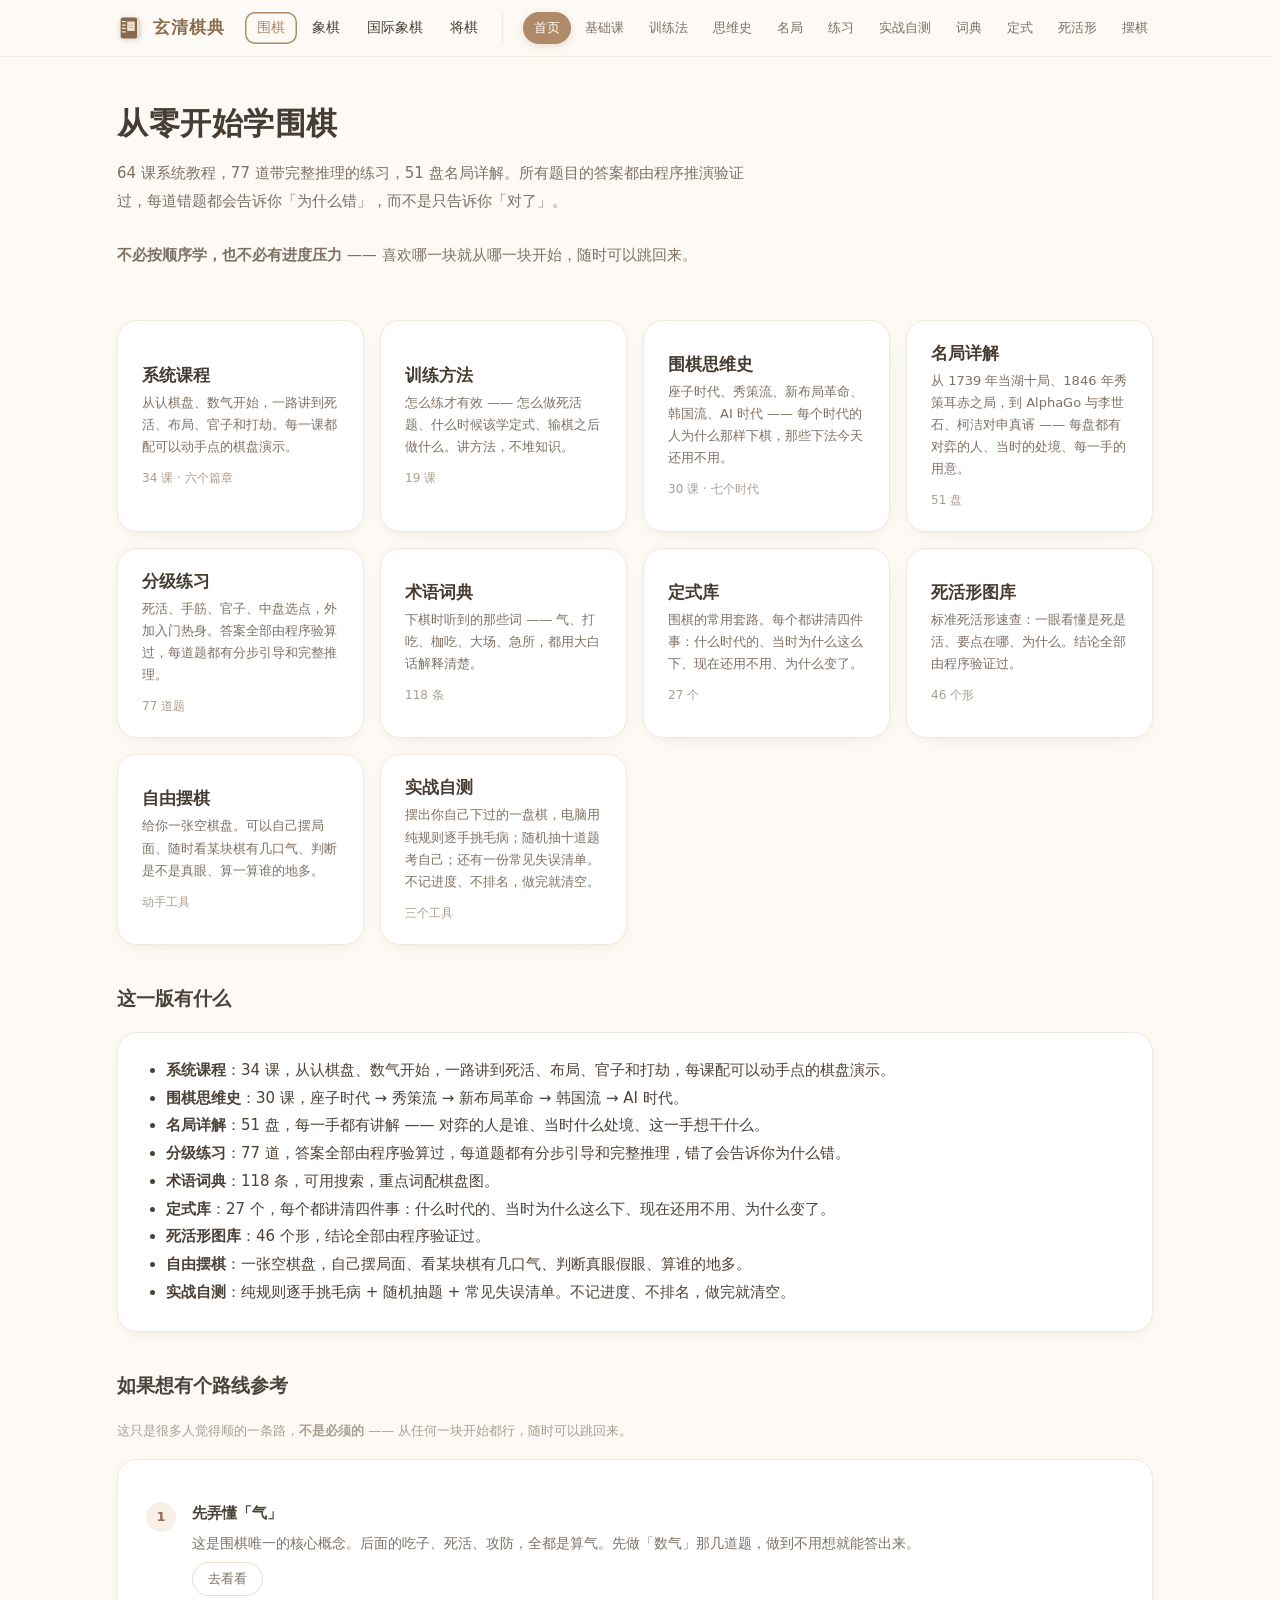
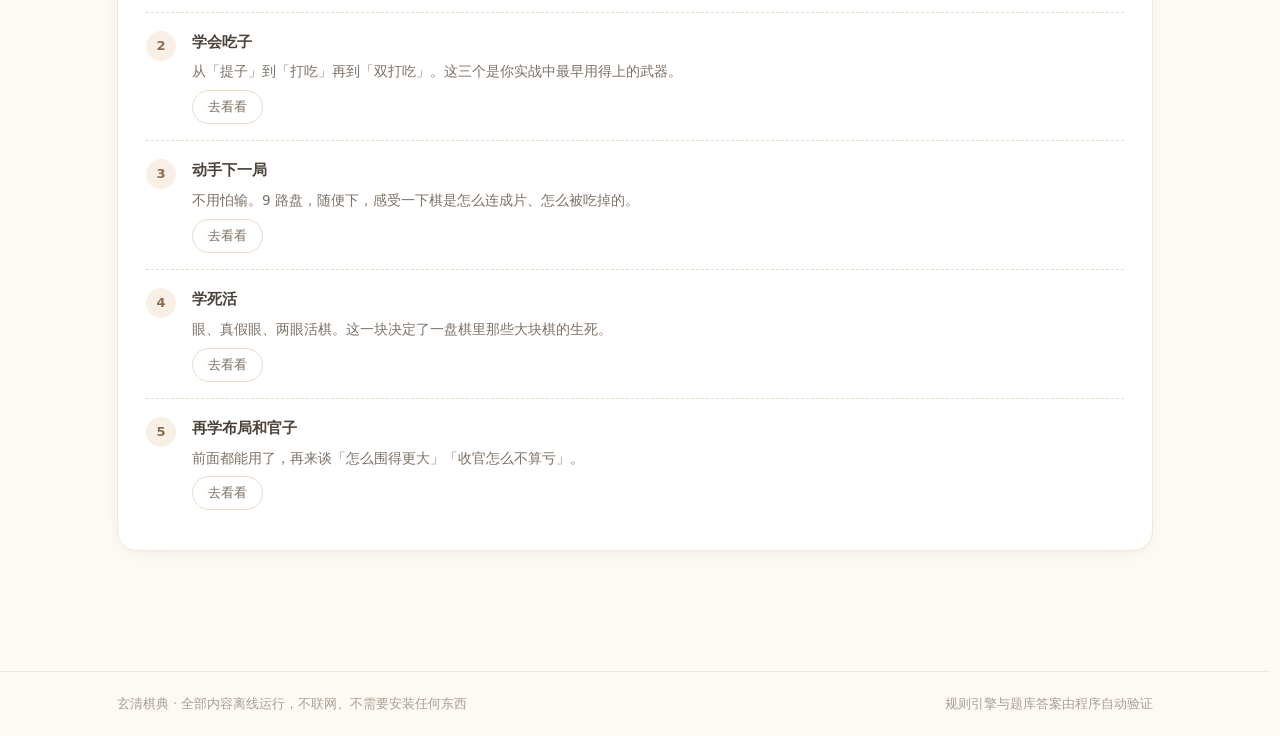
==== 玄清棋典.html @ 0ed65466 "玄清棋典：单文件围棋词典（围棋/象棋/国际象棋/将棋） 下载 玄清棋典.html → 双击 → 浏览器打开。零依赖、不联网、不装任何东西。 数据全部内嵌（7.7 MB），已实测：复制到空目录 + 其余" ====
<!DOCTYPE html>
<html lang="zh-CN">
<head>
<meta charset="utf-8">
<meta name="viewport" content="width=device-width,initial-scale=1,viewport-fit=cover">
<meta name="theme-color" content="#f7f5f1">
<title>玄清棋典 · 从零开始学围棋</title>
<!-- 由 build.py 打包生成：79 个文件内联 -->
<!-- 图标：木色底 + 棋盘格 + 一黑一白两枚子。
     源文件与生成脚本见 assets/icon.svg 与 tools/make_icon.py；
     打包时 build.py 会把这张 PNG 内联成 data URI（单文件不能依赖外部图片）。 -->
<link rel="icon" type="image/png" href="[data-uri]">
<style>
/* ===== style.css ===== */
/* 玄清棋典 —— 样式（奶油风：暖白底 · 木色主调 · 大圆角 · 柔阴影） */
:root {
  /* 底色：奶油白与米色 */
  --bg: #fdfaf5;
  --bg-2: #f8f3ea;
  --card: #ffffff;
  --line: #f2e9dc;
  --line-2: #e9ddc9;

  /* 文字：暖棕灰，不使用纯黑 */
  --ink: #4b423a;
  --ink-2: #7d7166;
  --ink-3: #aa9e91;

  /* 主色：木色 */
  --accent: #b08968;
  --accent-2: #8c6d4f;
  --accent-soft: #f8f0e6;

  --wood: #a8845c;
  --wood-soft: #faf5ec;

  /* 语义色：同样降饱和 */
  --good: #7f9a72;
  --bad: #c9907e;
  --warn-soft: #fbf3e9;

  --radius: 20px;
  --radius-s: 14px;
  --radius-xs: 10px;
  --shadow: 0 2px 10px rgba(176, 152, 122, 0.07), 0 10px 28px -18px rgba(176, 152, 122, 0.20);
  --shadow-hover: 0 4px 16px rgba(176, 152, 122, 0.13), 0 14px 34px -18px rgba(176, 152, 122, 0.26);
}

* { box-sizing: border-box; -webkit-tap-highlight-color: transparent; }

html, body {
  margin: 0; padding: 0;
  background: var(--bg);
  color: var(--ink);
  font-family: "Microsoft YaHei", "PingFang SC", "Hiragino Sans GB", system-ui, -apple-system, sans-serif;
  font-size: 15px;
  line-height: 1.85;
  -webkit-font-smoothing: antialiased;
}

/* **始终预留竖直滚动条的位置**。
   不这么做的话：内容长的板块（围棋 / 象棋）会出滚动条、占去约 15px 视口宽度，
   居中的内容被挤左半个滚动条；国际象棋板块内容短、没有滚动条，位置就对不上 ——
   切换板块看起来像「整块往右挪了一点点」（用户报的现象）。
   scrollbar-gutter: stable 让浏览器一直留着那条位置，有没有滚动条都不再影响布局。 */
html { scrollbar-gutter: stable; }

/* 滚动条也收细一点（与奶油风配色统一）。留白宽度 = 滚动条宽度，所以细一点观感更好。 */
::-webkit-scrollbar { width: 10px; height: 10px; }
::-webkit-scrollbar-track { background: transparent; }
::-webkit-scrollbar-thumb { background: rgba(176, 137, 104, 0.32); border-radius: 5px; }
::-webkit-scrollbar-thumb:hover { background: rgba(176, 137, 104, 0.52); }

button, input, select { font-family: inherit; font-size: inherit; color: inherit; }
button { cursor: pointer; border: none; background: none; border-radius: var(--radius-xs); }
a { color: var(--accent-2); text-decoration: none; border-bottom: 1px solid var(--line-2); }
a:hover { border-bottom-color: var(--accent); }

/* ---------- 顶栏 ---------- */
.topbar {
  position: sticky; top: 0; z-index: 50;
  background: rgba(253, 250, 245, 0.94);
  backdrop-filter: blur(14px);
  border-bottom: 1px solid var(--line);
}
.topbar-in {
  max-width: 1080px; margin: 0 auto; padding: 12px 22px;
  display: flex; align-items: center; gap: 20px;
}
.brand { display: flex; align-items: center; gap: 10px; flex-shrink: 0; }
/* LOGO：线装古书（图形本身是 index.html 里的内联 SVG）——
   原来是「黑子 + 白子」两个圆，属于围棋专用；现在一部棋典含围棋与象棋两个板块，
   用「书」更贴切，也不会偏向任何一种棋。 */
.logo {
  width: 26px; height: 26px; display: block; flex-shrink: 0;
  filter: drop-shadow(0 1px 3px rgba(120, 100, 80, 0.28));
}
.brand-name { font-size: 16.5px; font-weight: 600; letter-spacing: 1px; color: var(--accent-2); }

/* 导航：**左边界固定**，按钮从固定位置起排 ——
   不能用右对齐（`margin-left: auto`）：三个板块的按钮数不同（围棋 11 / 象棋 9 / 国际象棋 9），
   右对齐时**左边界会随按钮多少左右浮动**，切换板块看起来像「整块往右挪了一点」（用户报的现象，
   实测左边界差 137px）。改成 `flex: 1` + 左对齐后，起排位置恒定。
   另外：不换行（换行会顶高顶栏、挤占棋盘），也**不加滚动条**（用户明确不要）。 */
.nav {
  display: flex; gap: 4px; flex: 1;
  justify-content: flex-start;
  flex-wrap: nowrap; overflow: visible;
}
.nav button {
  padding: 8px 15px; border-radius: 999px; white-space: nowrap;
  color: var(--ink-2); font-size: 14px; transition: all .22s ease;
}
.nav button:hover { background: var(--wood-soft); color: var(--ink); }
.nav button.on { background: var(--accent); color: #fffdf9; font-weight: 500; box-shadow: 0 2px 8px rgba(176, 137, 104, 0.28); }

/* 窗口偏窄时把按钮**收小一档**兜底 —— 宁可字小一点，
   也不要滚动条（用户明确不要），也不要换行（换行会顶高顶栏、挤掉棋盘空间）。 */
@media (max-width: 1280px) {
  .nav { gap: 3px; }
  .nav button { padding: 7px 11px; font-size: 13px; }
  .game-switch { padding-right: 9px; }
  .game-switch button { padding: 6px 9px; font-size: 12.5px; }
}
@media (max-width: 1100px) {
  .nav { gap: 2px; }
  .nav button { padding: 6px 8px; font-size: 12px; }
  .game-switch button { padding: 5px 7px; font-size: 11.5px; }
}
@media (max-width: 900px) {
  .brand-name { display: none; }        /* 最窄时先舍掉站名，把宽度让给按钮 */
  .nav button { padding: 5px 7px; font-size: 11.5px; }
}
.nav-tip { font-size: 12px; color: var(--ink-3); flex-shrink: 0; }

/* ---------- 棋种切换（玄清棋典 = 围棋 · 弈典 + 象棋 · 象典） ----------
   放在导航最前面，与页面按钮用竖线分开：
   棋种按钮表示「在哪个板块」，页面按钮表示「板块里的哪一页」。
   选中态用描边（而不是页面按钮那种实心），两者同时高亮也不会混。 */
/* 板块切换紧挨 LOGO（左上角），与右边的导航用一条竖线分开 */
.game-switch {
  display: flex; gap: 3px; align-items: center; flex-shrink: 0;
  padding-right: 12px; border-right: 1px solid var(--line);
}
.game-switch button { padding: 7px 12px; font-size: 13.5px; }
.game-switch button.on {
  background: transparent; color: var(--accent);
  box-shadow: inset 0 0 0 1.5px var(--accent);
}
/* 导航按板块整组显示；用 display:contents 让这层 span 不影响 flex 排布 */
.nav-set { display: contents; }
.nav-set[hidden] { display: none; }

/* ---------- 布局 ---------- */
main { max-width: 1080px; margin: 0 auto; padding: 32px 22px 72px; min-height: 60vh; }
.footer { border-top: 1px solid var(--line); margin-top: 48px; }
.footer-in {
  max-width: 1080px; margin: 0 auto; padding: 20px 22px;
  display: flex; justify-content: space-between; gap: 12px; flex-wrap: wrap;
  font-size: 12.5px; color: var(--ink-3);
}

/* ---------- 通用组件 ---------- */
.card {
  background: var(--card); border: 1px solid var(--line);
  border-radius: var(--radius); padding: 24px 28px; box-shadow: var(--shadow);
}
h1 { font-size: 27px; font-weight: 600; margin: 0 0 8px; letter-spacing: .5px; color: #453c34; }
h2 { font-size: 19px; font-weight: 600; margin: 36px 0 16px; }
h3 { font-size: 16px; font-weight: 600; margin: 24px 0 8px; }
.sub { color: var(--ink-2); font-size: 14.5px; margin: 0 0 26px; }
.muted { color: var(--ink-3); }
.small { font-size: 13px; }

.btn {
  display: inline-flex; align-items: center; gap: 7px;
  padding: 10px 20px; border-radius: 999px;
  background: var(--accent); color: #fffdf9; font-size: 14px; font-weight: 500;
  transition: all .22s ease; box-shadow: 0 2px 8px rgba(176, 137, 104, 0.22);
}
.btn:hover { background: var(--accent-2); transform: translateY(-1px); box-shadow: var(--shadow-hover); }
.btn.ghost {
  background: var(--card); color: var(--ink-2);
  border: 1px solid var(--line-2); box-shadow: none;
}
.btn.ghost:hover { background: var(--wood-soft); color: var(--ink); border-color: var(--line-2); }
.btn.sm { padding: 7px 15px; font-size: 13px; }
.btn:disabled { opacity: .38; cursor: default; transform: none; box-shadow: none; }

/* 返回上一级：页面最上方一个独立的胶囊按钮。
   这是**层级**返回（题目详情 → 题目列表 → 首页），跟浏览器的历史返回无关。 */
.back-bar { margin: 0 0 16px; }
.btn-back {
  display: inline-flex; align-items: center; gap: 9px;
  padding: 12px 24px; border-radius: 999px;
  background: var(--card); color: var(--ink);
  border: 1.5px solid var(--line-2); text-decoration: none;
  font-size: 15.5px; font-weight: 600; line-height: 1;
  box-shadow: var(--shadow);
  transition: background .16s, transform .16s, box-shadow .16s, border-color .16s;
}
.btn-back:hover {
  background: var(--wood-soft); border-color: var(--accent);
  transform: translateY(-1px); box-shadow: var(--shadow-hover);
}
.btn-back .ar { font-size: 18px; line-height: 1; color: var(--accent); }
.btn:disabled:hover { background: var(--accent); }
.btn.ghost:disabled:hover { background: var(--card); }

.pill {
  display: inline-block; padding: 3px 13px; border-radius: 999px;
  background: var(--accent-soft); color: var(--accent-2);
  font-size: 12px; font-weight: 600;
}
.pill.wood { background: var(--wood-soft); color: var(--wood); }
.pill.gray { background: var(--bg-2); color: var(--ink-3); }

.row { display: flex; gap: 10px; align-items: center; flex-wrap: wrap; }
.spacer { flex: 1; }

/* ---------- 首页 ---------- */
.hero { padding: 6px 0 4px; }
.hero h1 { font-size: 31px; }
.hero .sub { font-size: 15px; max-width: 640px; }

.stat-grid {
  display: grid; grid-template-columns: repeat(auto-fit, minmax(150px, 1fr));
  gap: 14px; margin: 24px 0;
}
.stat {
  background: var(--card); border: 1px solid var(--line);
  border-radius: var(--radius-s); padding: 16px 20px; box-shadow: var(--shadow);
}
.stat .n { font-size: 24px; font-weight: 600; color: var(--accent-2); line-height: 1.25; }
.stat .l { font-size: 12.5px; color: var(--ink-3); margin-top: 3px; }

.entry-grid {
  display: grid; grid-template-columns: repeat(auto-fit, minmax(240px, 1fr));
  gap: 16px; margin-top: 20px;
}
.entry {
  background: var(--card); border: 1px solid var(--line);
  border-radius: var(--radius); padding: 22px 24px;
  text-align: left; transition: all .24s ease; display: block; width: 100%;
  box-shadow: var(--shadow);
}
.entry:hover { border-color: var(--line-2); transform: translateY(-3px); box-shadow: var(--shadow-hover); }
.entry .t { font-size: 16.5px; font-weight: 600; margin-bottom: 5px; color: #453c34; }
.entry .d { font-size: 13px; color: var(--ink-2); line-height: 1.7; }
.entry .m { font-size: 12px; color: var(--ink-3); margin-top: 12px; }

.path { margin-top: 16px; }
.path-step { display: flex; gap: 16px; padding: 16px 0; border-bottom: 1px dashed var(--line-2); }
.path-step:last-child { border-bottom: none; }
.path-num {
  flex: 0 0 30px; height: 30px; border-radius: 50%;
  background: var(--accent-soft); color: var(--accent-2);
  display: flex; align-items: center; justify-content: center;
  font-size: 13px; font-weight: 600; margin-top: 2px;
}
.path-body { flex: 1; }
.path-body .t { font-weight: 600; margin-bottom: 3px; }
.path-body .d { font-size: 13.5px; color: var(--ink-2); }

/* ---------- 课程列表 ---------- */
.part-title {
  display: flex; align-items: center; gap: 12px;
  margin: 34px 0 14px; font-size: 15px; font-weight: 600; color: var(--wood);
}
.part-title::after { content: ''; flex: 1; height: 1px; background: var(--line); }
.lesson-list { display: grid; gap: 11px; }
.lesson-item {
  display: flex; align-items: center; gap: 16px;
  background: var(--card); border: 1px solid var(--line);
  border-radius: var(--radius-s); padding: 16px 20px;
  transition: all .22s ease; text-align: left; width: 100%; box-shadow: var(--shadow);
}
.lesson-item:hover { border-color: var(--line-2); transform: translateY(-2px); box-shadow: var(--shadow-hover); }
.lesson-item .idx {
  flex: 0 0 32px; height: 32px; border-radius: 50%;
  background: var(--bg-2); color: var(--ink-3);
  display: flex; align-items: center; justify-content: center;
  font-size: 13px; font-weight: 600;
}
.lesson-item.done .idx { background: var(--accent); color: #fffdf9; }
.lesson-item .body { flex: 1; min-width: 0; }
.lesson-item .t { font-weight: 600; font-size: 15px; color: #453c34; }
.lesson-item .d { font-size: 13px; color: var(--ink-3); overflow: hidden; text-overflow: ellipsis; white-space: nowrap; }
.lesson-item .go { color: var(--ink-3); font-size: 13px; flex-shrink: 0; }

/* ---------- 课程详情 ---------- */
.lesson-head { margin-bottom: 22px; }
.lesson-head .crumb { font-size: 13px; color: var(--ink-3); margin-bottom: 10px; }
.lesson-head h1 { font-size: 25px; }
.lesson-head .lede { font-size: 15px; color: var(--ink-2); margin-top: 8px; }

.sec { margin: 24px 0; }
.sec h3 { display: flex; align-items: center; gap: 9px; margin-bottom: 10px; }
.sec h3::before { content: ''; width: 4px; height: 15px; border-radius: 999px; background: var(--accent); }
.sec p { margin: 9px 0; }
.sec p.note { color: var(--ink-2); font-size: 14px; }

.demo-wrap { margin: 22px 0; }
.board-shell {
  background: var(--wood-soft); border: 1px solid var(--line);
  border-radius: var(--radius); padding: 16px;
}
/* 棋盘容器：路数越多，容器越大，保证格子和棋子都看得清 */
.board-holder { width: 100%; margin: 0 auto; }
.board-holder.sz9  { max-width: 480px; }
.board-holder.sz13 { max-width: 560px; }
.board-holder.sz19 { max-width: 640px; }
.board-holder canvas { display: block; border-radius: 12px; }
.board-bar { display: flex; align-items: center; gap: 10px; flex-wrap: wrap; margin-top: 14px; padding: 0 4px; }
.board-say {
  background: var(--accent-soft); border-left: 3px solid var(--accent);
  border-radius: var(--radius-s); padding: 14px 18px; margin: 14px 0 0;
  font-size: 14.5px; color: var(--accent-2); min-height: 50px;
}
.step-dots { display: flex; gap: 6px; }
.step-dots i { width: 6px; height: 6px; border-radius: 50%; background: var(--line-2); display: block; transition: all .25s; }
.step-dots i.on { background: var(--accent); width: 16px; border-radius: 999px; }

/* 多步题进度条（2026-09-28）*/
.seq-progress { display: flex; align-items: center; gap: 12px; margin-top: 12px; padding: 0 4px; flex-wrap: wrap; }
.seq-dots { display: flex; gap: 5px; align-items: center; }
.seq-dots i {
  width: 9px; height: 9px; border-radius: 50%;
  background: var(--line-2); display: block; transition: all .22s;
}
.seq-dots i.on { background: var(--accent); }
.seq-dots i.cur { background: var(--accent); box-shadow: 0 0 0 3px var(--accent-soft); }

/* 定式页：每一步在干什么 */
.jk-step-head { font-weight: 600; color: var(--accent-2); margin-bottom: 6px; }
.jk-step-note { font-size: 14.5px; line-height: 1.75; color: var(--ink-2); }
.jk-step-note.muted { color: var(--ink-3); }

.keybox { background: var(--wood-soft); border-radius: var(--radius-s); padding: 18px 22px; margin: 24px 0; }
.keybox .t { font-weight: 600; font-size: 13px; color: var(--wood); margin-bottom: 10px; letter-spacing: 1.5px; }
.keybox ul { margin: 0; padding-left: 20px; }
.keybox li { margin: 6px 0; font-size: 14.5px; }
.keybox p { margin: 0; font-size: 14.5px; line-height: 1.75; }

.lesson-nav {
  display: flex; gap: 10px; justify-content: space-between;
  margin-top: 34px; padding-top: 22px; border-top: 1px solid var(--line);
}

/* ---------- 练习 ---------- */
.filter-bar { display: flex; gap: 8px; flex-wrap: wrap; margin-bottom: 20px; }
.filter-bar button {
  padding: 7px 16px; border-radius: 999px; font-size: 13.5px;
  background: var(--card); border: 1px solid var(--line); color: var(--ink-2);
  transition: all .22s ease;
}
.filter-bar button:hover { border-color: var(--line-2); background: var(--wood-soft); color: var(--ink); }
.filter-bar button.on { background: var(--accent); border-color: var(--accent); color: #fffdf9; }

.prob-grid { display: grid; grid-template-columns: repeat(auto-fill, minmax(170px, 1fr)); gap: 12px; }
.prob-item {
  background: var(--card); border: 1px solid var(--line);
  border-radius: var(--radius-s); padding: 15px 17px; text-align: left;
  transition: all .22s ease; position: relative; box-shadow: var(--shadow);
}
.prob-item:hover { border-color: var(--line-2); transform: translateY(-2px); box-shadow: var(--shadow-hover); }
.prob-item .id { font-size: 12px; color: var(--ink-3); }
.prob-item .cat { font-weight: 600; font-size: 14px; margin: 3px 0 5px; color: #453c34; }
.prob-item .ask { font-size: 12.5px; color: var(--ink-3); overflow: hidden; text-overflow: ellipsis; white-space: nowrap; }
.prob-item .mark {
  position: absolute; top: 13px; right: 15px;
  width: 19px; height: 19px; border-radius: 50%;
  display: flex; align-items: center; justify-content: center;
  font-size: 11px; color: #fffdf9; font-weight: 700;
}
.prob-item.ok .mark { background: var(--good); }
.prob-item.no .mark { background: var(--bad); }
.prob-item.done { background: #fefcf8; }

.q-panel { margin-top: 6px; }
.q-ask { font-size: 17.5px; font-weight: 600; line-height: 1.7; margin: 0 0 5px; }
.q-meta { display: flex; gap: 8px; align-items: center; margin-bottom: 18px; }

.choice-grid { display: grid; gap: 11px; margin-top: 8px; }
.choice-grid button {
  padding: 15px 20px; border-radius: var(--radius-s);
  background: var(--card); border: 1.5px solid var(--line-2);
  text-align: left; font-size: 15px; transition: all .22s ease;
}
.choice-grid button:hover { border-color: var(--accent); background: var(--accent-soft); transform: translateY(-1px); }
.choice-grid button.picked-ok { border-color: var(--good); background: #f2f7f0; font-weight: 600; }
.choice-grid button.picked-no { border-color: var(--bad); background: #fdf1ed; }
.choice-grid button:disabled { cursor: default; }
.choice-grid button:disabled:hover { background: var(--card); transform: none; }
.choice-grid button.picked-ok:disabled:hover { background: #f2f7f0; }
.choice-grid button.picked-no:disabled:hover { background: #fdf1ed; }

.feedback { margin-top: 20px; border-radius: var(--radius-s); padding: 18px 22px; border: 1px solid var(--line); }
.feedback.ok { background: #f4f8f2; border-color: #dfe9da; }
.feedback.no { background: #fdf4f0; border-color: #f2ddd4; }
.feedback .head { font-weight: 600; font-size: 15px; margin-bottom: 7px; }
.feedback.ok .head { color: #5d7a52; }
.feedback.no .head { color: #b5705c; }

.explain-block { margin: 20px 0; }
.explain-block .lbl {
  display: inline-block; font-size: 12px; font-weight: 600; letter-spacing: 1.5px;
  color: var(--wood); background: var(--wood-soft);
  padding: 3px 12px; border-radius: 999px; margin-bottom: 10px;
}
.explain-block .lbl.g { color: var(--accent-2); background: var(--accent-soft); }
.explain-block p { margin: 8px 0; font-size: 14.5px; }
.explain-block ol { margin: 8px 0; padding-left: 22px; }
.explain-block li { margin: 7px 0; font-size: 14.5px; }

.trap-item {
  background: var(--warn-soft); border-left: 3px solid #dcae7e;
  border-radius: var(--radius-xs); padding: 13px 17px; margin: 10px 0; font-size: 14px;
}
.trap-item b { color: #a5773f; }

.principle {
  background: var(--accent-soft); border-radius: var(--radius-s);
  padding: 17px 21px; font-size: 14.5px; color: var(--accent-2);
  border-left: 3px solid var(--accent); margin: 20px 0;
}

.hint-list { margin: 16px 0; }
.hint-item {
  display: flex; gap: 12px; padding: 10px 0; font-size: 14.5px;
  color: var(--ink-2); animation: fadeUp .35s ease;
}
.hint-item .n {
  flex: 0 0 22px; height: 22px; border-radius: 50%;
  background: var(--wood-soft); color: var(--wood);
  font-size: 12px; font-weight: 600;
  display: flex; align-items: center; justify-content: center; margin-top: 4px;
}
@keyframes fadeUp { from { opacity: 0; transform: translateY(5px); } to { opacity: 1; transform: none; } }

/* ---------- 词典 ---------- */
.search-box {
  width: 100%; padding: 13px 18px; border-radius: var(--radius-s);
  border: 1px solid var(--line-2); background: var(--card);
  margin-bottom: 20px; outline: none; transition: all .2s;
}
.search-box:focus { border-color: var(--accent); box-shadow: 0 0 0 3px var(--accent-soft); }
.gloss-list { display: grid; gap: 10px; }
.gloss-item { background: var(--card); border: 1px solid var(--line); border-radius: var(--radius-s); overflow: hidden; box-shadow: var(--shadow); }
.gloss-head { width: 100%; display: flex; align-items: center; gap: 12px; padding: 15px 20px; text-align: left; }
.gloss-head:hover { background: var(--wood-soft); }
.gloss-head .t { font-weight: 600; font-size: 15.5px; color: #453c34; }
.gloss-head .arrow { margin-left: auto; color: var(--ink-3); font-size: 13px; transition: transform .25s; }
.gloss-item.open .arrow { transform: rotate(90deg); }
.gloss-body { display: none; padding: 0 20px 18px; font-size: 14.5px; color: var(--ink-2); line-height: 1.85; }
.gloss-item.open .gloss-body { display: block; }
.gloss-item.flash { box-shadow: 0 0 0 3px var(--wood-soft), var(--shadow); }

/* 术语详解：定义 + 三节 */
.gloss-head .gcat { margin-left: auto; font-size: 12px; color: var(--ink-3); background: var(--wood-soft); padding: 2px 9px; border-radius: 20px; }
.gloss-head .arrow { margin-left: 10px; color: var(--ink-3); font-size: 13px; transition: transform .25s; }
.gloss-body .gd { font-size: 15px; color: #453c34; margin-bottom: 14px; }
.gloss-body .gsec { margin-top: 12px; padding-left: 13px; border-left: 3px solid var(--wood-soft); }
.gloss-body .gsec.warn { border-left-color: #e6c9a8; background: #fdf6ec; border-radius: 0 10px 10px 0; padding: 10px 14px 10px 13px; margin-left: -3px; }
.gloss-body .gk { display: block; font-size: 12.5px; font-weight: 600; color: var(--wood); letter-spacing: .04em; margin-bottom: 4px; }
.gloss-body .gsec.warn .gk { color: #b07a45; }
.gloss-body .gv { font-size: 14.3px; line-height: 1.9; }
.gloss-body .grel { margin-top: 16px; padding-top: 12px; border-top: 1px dashed var(--line); font-size: 13px; color: var(--ink-3); }
.gloss-body .grel-btn { font-size: 12.5px; padding: 3px 11px; margin: 0 3px; border-radius: 20px; background: var(--wood-soft); color: #6b5a45; cursor: pointer; transition: .2s; }
.gloss-body .grel-btn:hover { background: #e8d9c4; color: #4a3d2e; }

/* ---------- 自由摆棋 ---------- */
.tool-panel { display: flex; gap: 8px; flex-wrap: wrap; align-items: center; margin-top: 14px; }
.tool-panel button {
  padding: 8px 15px; border-radius: 999px; font-size: 13.5px;
  background: var(--card); border: 1px solid var(--line-2); color: var(--ink-2);
  transition: all .2s;
}
.tool-panel button:hover { border-color: var(--accent); color: var(--accent-2); background: var(--accent-soft); }
.tool-panel button.on { background: var(--accent); border-color: var(--accent); color: #fffdf9; }
.info-line {
  margin-top: 14px; padding: 14px 18px; background: var(--card);
  border: 1px solid var(--line); border-radius: var(--radius-s);
  font-size: 14px; min-height: 48px; color: var(--ink-2);
}

/* ---------- 棋盘重的页面：容器放宽 ---------- */
main.wide { max-width: 1360px; }

/* ---------- 练习题：棋盘吸附 + 讲解并排 ----------
   为什么：讲解原来排在棋盘下面，往下读「完整推理」时棋盘滚出视野，
   就看不到答案点落在哪一格了。改成左吸附右并排，读到哪棋盘都在。

   2026-09-28 用户报了两个问题后定稿：
   ① 「中盘题（选择题）的棋盘居中了，讲解被挤到下面」—— 因为 choice 题原先
      没有走两栏。现在 choice 也走两栏（见 app.js）。
   ② 「其他题棋盘太小」—— **原值是 660px**，我改成 1fr 又叠 max-width:520px，
      把棋盘压到 396px。用户明确指出「以前棋盘是很大的，好像六百多px」。
   定稿：棋盘列恢复 minmax(0, 660px)（**沿用原值**，不要动），
   讲解列 = 1fr（吃掉**全部**剩余宽度）。窄屏（≤980px）才上下堆叠。 */
.prob-layout {
  display: grid;
  grid-template-columns: minmax(0, 660px) minmax(0, 1fr);
  gap: 26px; align-items: start; margin-top: 20px;
}
.prob-board { position: sticky; top: calc(var(--header-h, 76px) + 10px); }
.prob-notes { min-width: 0; max-width: none; }
.prob-notes .feedback { margin-top: 0; }
@media (max-width: 980px) {
  .prob-layout { grid-template-columns: 1fr; gap: 18px; }
  .prob-board { position: static; }
}

/* ---------- 讲解 ↔ 棋盘联动 ----------
   为什么：详解里写「C19」，初学者看不出是哪一格。解决办法是把讲解里的坐标
   做成可点的小标签，点一下棋盘上就亮出那一点；「完整推理」每条也能整条点亮。 */
.link-tip { margin: 0 0 12px; line-height: 1.6; }

.coord-chip {
  display: inline-block; padding: 0 7px; margin: 0 2px;
  border-radius: 999px; border: 1px solid var(--line-2);
  background: var(--wood-soft); color: var(--wood);
  font-size: 12px; font-weight: 600; line-height: 1.65;
  font-variant-numeric: tabular-nums; vertical-align: 1px;
  transition: all .18s ease;
}
.coord-chip:hover { background: var(--accent-soft); border-color: var(--accent); color: var(--accent-2); transform: translateY(-1px); }
.coord-chip.on { background: var(--accent); border-color: var(--accent); color: #fffdf9; box-shadow: 0 2px 8px rgba(176,137,104,0.28); }

.explain-block ol.sol-list { list-style: none; padding-left: 0; margin: 10px 0 0; }
.explain-block .sol-row {
  display: flex; gap: 10px; align-items: flex-start;
  padding: 8px 12px; margin: 3px 0;
  border-radius: var(--radius-xs); border-left: 3px solid transparent;
  cursor: pointer; transition: background .18s ease, border-color .18s ease;
}
.explain-block .sol-row:hover { background: var(--wood-soft); }
.explain-block .sol-row.on { background: var(--wood-soft); border-left-color: var(--accent); }
.sol-n {
  flex: 0 0 22px; height: 22px; margin-top: 4px;
  border-radius: 50%; background: var(--bg-2); color: var(--ink-3);
  font-size: 12px; font-weight: 600; line-height: 22px; text-align: center;
  transition: all .18s ease;
}
.explain-block .sol-row.on .sol-n { background: var(--accent); color: #fffdf9; }
.sol-t { flex: 1; min-width: 0; font-size: 14.5px; }
.sol-t p { margin: 0 0 6px; }
.sol-t p:last-child { margin-bottom: 0; }

/* ---------- 学习布局：棋盘吸附 + 讲解并排 ---------- */
.study-layout {
  display: grid; grid-template-columns: minmax(0, 680px) minmax(0, 1fr);
  gap: 28px; align-items: start; margin: 20px 0;
}
.study-board { position: sticky; top: calc(var(--header-h, 76px) + 10px); }
.study-notes { min-width: 0; }
.study-notes .explain-block { margin-top: 0; }

.km-board { display: flex; gap: 18px; align-items: flex-start; margin: 16px 0 8px; }
.km-board .canvas-wrap {
  flex: 0 0 268px; max-width: 268px;
  background: var(--wood-soft); border: 1px solid var(--line);
  border-radius: var(--radius-s); padding: 9px;
}
.km-board .canvas-wrap canvas { display: block; width: 100%; border-radius: 10px; }
.km-board .km-text { flex: 1; min-width: 0; }
.km-board .km-text p:first-child { margin-top: 0; }

@media (max-width: 880px) {
  .study-layout { grid-template-columns: 1fr; gap: 18px; }
  .study-board { position: static; }
}
@media (max-width: 640px) {
  .km-board { flex-direction: column; gap: 14px; }
  .km-board .canvas-wrap { flex: none; max-width: 100%; width: 100%; }
}

/* ---------- 移动端 ---------- */
@media (max-width: 720px) {
  main { padding: 20px 15px 56px; }
  .topbar-in { padding: 10px 15px; gap: 12px; }
  .nav-tip { display: none; }
  .card { padding: 20px 19px; }
  h1 { font-size: 22px; }
  .hero h1 { font-size: 25px; }
  .board-holder { max-width: 100%; }
  .lesson-item .d { display: none; }
  .footer-in { flex-direction: column; gap: 5px; }
}

/* ---------- 名局：分阶段概述 ---------- */
.phase-row { display: flex; gap: 16px; padding: 12px 0; border-bottom: 1px dashed var(--line); }
.phase-row:last-child { border-bottom: 0; padding-bottom: 0; }
.phase-row:first-child { padding-top: 0; }
.phase-name {
  flex: 0 0 88px; font-weight: 600; color: var(--accent-2);
  font-size: 14.5px; padding-top: 2px;
}
.phase-body { flex: 1; min-width: 0; }
.phase-body p { margin: 0; font-size: 14.5px; line-height: 1.8; color: var(--ink-2); }

@media (max-width: 640px) {
  .phase-row { flex-direction: column; gap: 4px; }
  .phase-name { flex: none; }
}

/* ---------- 摆棋：路数切换 ---------- */
.size-bar {
  display: flex; align-items: center; gap: 6px; flex-wrap: wrap;
  margin-top: 14px; padding: 0 4px;
}
.size-btn {
  font: inherit; font-size: 13.5px; cursor: pointer;
  padding: 5px 13px; border-radius: 999px;
  border: 1px solid var(--line); background: var(--card);
  color: var(--ink-2); transition: all .15s;
}
.size-btn:hover { border-color: var(--accent); color: var(--accent-2); }
.size-btn.on { background: var(--accent); border-color: var(--accent); color: #fff; }

/* ---------- 定式库 / 死活形图库 ---------- */
.pill.era { font-size: 12px; }
.pill.era.era-ai { background: var(--accent-soft); color: var(--accent-2); border-color: var(--accent); }
.pill.era.era-ancient { background: var(--wood-soft); color: var(--wood); }
.pill.era.era-modern { background: var(--card); color: var(--ink-2); }
.entry .t .pill { margin-left: 6px; font-size: 11.5px; padding: 1px 8px; vertical-align: 1px; }
.pill.ok { background: #e9f2e4; color: #4a6b34; border-color: #b9d3a8; }

/* ---------- 实战自测 ---------- */
.sc-summary { margin: 18px 0; font-size: 15px; line-height: 1.9; color: var(--accent-2); }
.sc-score-n { font-size: 22px; font-weight: 600; color: #453c34; letter-spacing: .5px; }

/* 标签：好棋 / 常见错误 / 值得注意 */
.sc-tag {
  display: inline-block; padding: 2px 10px; border-radius: 999px;
  font-size: 11.5px; font-weight: 600; white-space: nowrap;
  background: var(--bg-2); color: var(--ink-3); margin-right: 6px;
}
.sc-tag.good { background: #eef4ea; color: #5d7a52; }
.sc-tag.bad { background: #fdf1ed; color: #b5705c; }
.sc-tag.info { background: var(--warn-soft); color: #a5773f; }
.sc-tag.dull { background: var(--bg-2); color: var(--ink-3); font-weight: 400; }

/* 逐手点评列表 */
.sc-moves { display: grid; gap: 9px; }
.sc-move {
  background: var(--card); border: 1px solid var(--line);
  border-radius: var(--radius-s); overflow: hidden; box-shadow: var(--shadow);
  transition: border-color .2s ease;
}
.sc-move.open { border-color: var(--line-2); }
.sc-move-head {
  width: 100%; display: flex; align-items: center; gap: 10px;
  padding: 12px 18px; text-align: left; transition: background .2s ease;
}
.sc-move-head:hover { background: var(--wood-soft); }
.sc-no { flex: none; font-size: 13px; color: var(--ink-3); font-variant-numeric: tabular-nums; }
.sc-side {
  flex: none; width: 22px; height: 22px; border-radius: 50%;
  display: flex; align-items: center; justify-content: center;
  font-size: 12px; font-weight: 600; color: #fffdf9;
  background: radial-gradient(circle at 34% 30%, #6b6058, #2e2a26);
}
.sc-side.w {
  background: radial-gradient(circle at 34% 30%, #fffefb, #ece5d4);
  color: #7d7166; border: 1px solid var(--line-2);
}
.sc-one {
  flex: 1; min-width: 0; font-size: 13.5px; color: var(--ink-2);
  overflow: hidden; text-overflow: ellipsis; white-space: nowrap;
}
.sc-arrow { flex: none; color: var(--ink-3); transition: transform .25s ease; }
.sc-move.open .sc-arrow { transform: rotate(90deg); }
.sc-move-body { display: none; padding: 2px 18px 16px; }
.sc-move.open .sc-move-body { display: block; }

/* 一条点评的展开内容 */
.sc-find { margin-top: 12px; padding: 13px 16px; border-radius: var(--radius-xs); border: 1px solid var(--line); }
.sc-find.good { background: #f4f8f2; border-color: #dfe9da; }
.sc-find.bad { background: #fdf4f0; border-color: #f2ddd4; }
.sc-find.info { background: var(--warn-soft); border-color: #f0e0c9; }
.sc-find-head { display: flex; align-items: center; margin-bottom: 6px; }
.sc-find-head b { font-size: 14.5px; color: #453c34; }
.sc-find-text { margin: 0 0 4px; font-size: 14.5px; line-height: 1.85; color: var(--ink); }

/* 自查表 */
.sc-checks { display: grid; gap: 10px; }
.sc-check {
  background: var(--card); border: 1px solid var(--line);
  border-radius: var(--radius-s); overflow: hidden; box-shadow: var(--shadow);
}
.sc-check.on { border-color: var(--accent); background: #fffdfa; }
.sc-check-head { display: flex; align-items: center; gap: 12px; padding: 14px 18px; cursor: pointer; }
.sc-check-head:hover { background: var(--wood-soft); }
.sc-tick {
  flex: none; width: 22px; height: 22px; border-radius: 7px;
  border: 1.5px solid var(--line-2); background: var(--card);
  color: #fffdf9; font-size: 13px; line-height: 1;
  display: flex; align-items: center; justify-content: center;
  transition: all .2s ease;
}
.sc-tick:hover { border-color: var(--accent); }
.sc-tick.on { background: var(--accent); border-color: var(--accent); }
.sc-check-name { flex: 1; min-width: 0; font-size: 14.5px; font-weight: 500; color: #453c34; }
.sc-check .sc-arrow { color: var(--ink-3); transition: transform .25s ease; }
.sc-check.open .sc-arrow { transform: rotate(90deg); }
.sc-check-body { display: none; padding: 0 18px 16px 52px; }
.sc-check.open .sc-check-body { display: block; }

/* 成绩单 */
.sc-score-list { display: grid; gap: 12px; }
.sc-score-item {
  background: var(--card); border: 1px solid var(--line);
  border-left: 3px solid var(--line-2);
  border-radius: var(--radius-s); padding: 15px 19px; box-shadow: var(--shadow);
}
.sc-score-item.ok { border-left-color: var(--good); }
.sc-score-item.no { border-left-color: var(--bad); }
.sc-score-ask { margin-top: 2px; line-height: 1.7; }

@media (max-width: 640px) {
  .sc-one { display: none; }
  .sc-check-body { padding-left: 18px; }
}

/* ===== 将棋板块 ===== */
/* 规则页的小图解：一排放不下就换行，每张图是一个 9×9 小盘 + 说明 */
.shogi-figrow {
  display: flex;
  flex-wrap: wrap;
  gap: 16px 18px;
  margin: 14px 0 4px;
}
.shogi-figbox {
  margin: 0;
  width: 280px;
}
.shogi-figbox figcaption {
  margin-top: 6px;
  font-size: 13px;
  line-height: 1.65;
  color: #6b6055;
}
.shogi-figbox figcaption b { color: #3a332c; }
/* 小盘上盘边号要小一号，免得挤掉格子 */
.shogi-figbox canvas { display: block; width: 100%; }
#shogi-holder canvas { border-radius: 4px; }

/* ===== 名局「原注」区块（引用别人的逐手批注）=====
   设计原则：与「本典讲解」在视觉上明确分开 —— 讲解是主体（白底、木色标签），
   原注是旁批（暖灰底、左侧竖线、小一号字），一眼能看出哪段是谁说的。 */
.ext-banner {
  margin-top: 12px;
  padding: 10px 14px;
  background: var(--accent-soft);
  border: 1px solid var(--line-2);
  border-radius: var(--radius-xs);
  font-size: 13.5px;
  color: var(--accent-2);
}
.ext-note {
  margin: 10px 0;
  padding: 10px 14px;
  background: var(--bg-2);
  border-left: 3px solid var(--line-2);
  border-radius: 0 var(--radius-xs) var(--radius-xs) 0;
  font-size: 13.5px;
  line-height: 1.75;
  color: var(--ink-2);
}
.ext-note-hd {
  display: block;
  font-size: 12px;
  color: var(--ink-3);
  margin-bottom: 4px;
  letter-spacing: 0.3px;
}
.ext-note p { margin: 4px 0; }
.ext-full { margin-top: 6px; }
.ext-full > summary {
  cursor: pointer;
  font-size: 14px;
  color: var(--accent-2);
  padding: 6px 0;
  user-select: none;
}
.ext-full > summary:hover { color: var(--accent); }
.ext-row {
  display: flex;
  gap: 12px;
  padding: 9px 0;
  border-top: 1px solid var(--line);
}
.ext-n {
  flex: 0 0 62px;
  font-size: 12.5px;
  color: var(--ink-3);
  padding-top: 1px;
}
.ext-t { flex: 1; font-size: 14px; line-height: 1.75; color: var(--ink-2); }
.ext-t p { margin: 3px 0; }

</style>
</head>
<body>

<header class="topbar">
  <div class="topbar-in">
    <div class="brand">
      <!-- LOGO：线装古书（封面 + 左侧装订线 + 书名签条 + 露出的书页）
           原来画的是「黑白两枚棋子」——那是围棋专用的图案；
           现在一部棋典同时收围棋与象棋，用「书」更贴切。 -->
      <svg class="logo" viewBox="0 0 24 24" aria-hidden="true">
        <rect x="6.2" y="3.3" width="14.4" height="17.4" rx="1.4" fill="#f7f0e2" stroke="#d9c9ad" stroke-width="0.7"/>
        <rect x="3.4" y="2.4" width="15.2" height="19.2" rx="1.7" fill="#8a6a4f"/>
        <g stroke="#f2e5d0" stroke-width="1.15" stroke-linecap="round">
          <line x1="5" y1="6.2" x2="7.7" y2="6.2"/>
          <line x1="5" y1="9.3" x2="7.7" y2="9.3"/>
          <line x1="5" y1="12.4" x2="7.7" y2="12.4"/>
          <line x1="5" y1="15.5" x2="7.7" y2="15.5"/>
        </g>
        <rect x="9.4" y="6" width="7" height="8.8" rx="0.8" fill="#f4ead6" opacity="0.94"/>
        <path d="M11 9.4h3.8M11 11.4h3.8" stroke="#c9b18d" stroke-width="0.75" stroke-linecap="round"/>
      </svg>
      <span class="brand-name">玄清棋典</span>
    </div>
    <!-- 板块切换紧挨 LOGO 放在左上角，导航按钮独立在右边 ——
         左边：「我是谁 / 现在在哪个板块」，右边：「板块里有哪些页面」。
         这样分组最省横向空间（不用在中间再塞分隔与留白），按钮保持原本大小。 -->
    <div class="game-switch" id="game-switch">
      <button data-game="go" class="on">围棋</button>
      <button data-game="xq">象棋</button>
        <button data-game="chess">国际象棋</button>
        <button data-game="shogi">将棋</button>
      </div>
    <nav class="nav" id="nav">
      <span class="nav-set" data-set="go">
        <button data-view="home">首页</button>
        <button data-view="lessons">基础课</button>
        <button data-view="training">训练法</button>
        <button data-view="history">思维史</button>
        <button data-view="games">名局</button>
        <button data-view="problems">练习</button>
        <button data-view="selfcheck">实战自测</button>
        <button data-view="glossary">词典</button>
        <button data-view="joseki">定式</button>
        <button data-view="shapes">死活形</button>
        <button data-view="board">摆棋</button>
      </span>
      <span class="nav-set" data-set="xq" hidden>
        <button data-view="xq">首页</button>
        <button data-view="xq/lesson">入门</button>
        <button data-view="xq/mates">杀法</button>
        <button data-view="xq/endgame">残局</button>
        <button data-view="xq/opening">开局</button>
        <button data-view="xq/games">名局</button>
        <button data-view="xq/selfcheck">自测</button>
        <button data-view="xq/terms">词典</button>
        <button data-view="xq/board">摆棋</button>
        <button data-view="xq/rules">规则</button>
      </span>
      <!-- 国际象棋：**先预留板块**（用户要求），导航按「国际象棋该有的样子」一次摆齐，
           内容留待后续施工。现在点任意一项都会给统一的「规划中」说明。 -->
      <span class="nav-set" data-set="chess" hidden>
        <button data-view="chess">首页</button>
        <button data-view="chess/lesson">入门</button>
        <button data-view="chess/tactics">战术</button>
        <button data-view="chess/endgame">残局</button>
        <button data-view="chess/opening">开局</button>
        <button data-view="chess/games">名局</button>
        <button data-view="chess/terms">词典</button>
        <button data-view="chess/selfcheck">自测</button>
        <button data-view="chess/board">摆棋</button>
        <button data-view="chess/rules">规则</button>
      </span>
      <!-- 将棋（日本将棋）：**先预留板块**（用户要求），导航按将棋自己的叫法摆齐 ——
           定迹（相当于定式）、诘将棋（相当于死活题）、手筋都是将棋界通用的词。
           内容留待后续施工，现在点任意一项都给统一的「规划中」说明。 -->
      <span class="nav-set" data-set="shogi" hidden>
        <button data-view="shogi">首页</button>
        <button data-view="shogi/lesson">入门</button>
        <button data-view="shogi/joseki">定迹</button>
        <button data-view="shogi/tsume">诘将棋</button>
        <button data-view="shogi/tesuji">手筋</button>
        <button data-view="shogi/games">名局</button>
        <button data-view="shogi/terms">词典</button>
        <button data-view="shogi/selfcheck">自测</button>
        <button data-view="shogi/board">摆棋</button>
        <button data-view="shogi/rules">规则</button>
      </span>
    </nav>
    <!-- 这里原本还有一个「完全离线可用」的提示，已挪到首页正文（顶栏只留要点）。 -->
  </div>
</header>

<main id="app"></main>

<footer class="footer">
  <div class="footer-in">
    <span>玄清棋典 · 全部内容离线运行，不联网、不需要安装任何东西</span>
    <span class="footer-note">规则引擎与题库答案由程序自动验证</span>
  </div>
</footer>

<script>
/* ===== engine.js ===== */
/* 围棋规则引擎 —— 纯 JavaScript，零依赖，浏览器与 Node 通用 */
(function (global) {
  'use strict';

  var EMPTY = 0, BLACK = 1, WHITE = 2;

  function other(c) { return c === BLACK ? WHITE : BLACK; }
  function colorName(c) { return c === BLACK ? '黑' : (c === WHITE ? '白' : '空'); }

  function Board(size) {
    this.size = size | 0;
    this.n = this.size * this.size;
    this.g = new Int8Array(this.n);
    this.ko = -1;
    this.captured = [0, 0, 0];
    this.moves = [];
    this.toMove = BLACK;
    this.passCount = 0;
    this.nb = buildNeighbors(this.size);
  }

  function buildNeighbors(size) {
    var nb = new Array(size * size), x, y, i, a;
    for (y = 0; y < size; y++) {
      for (x = 0; x < size; x++) {
        i = y * size + x; a = [];
        if (x > 0) a.push(i - 1);
        if (x < size - 1) a.push(i + 1);
        if (y > 0) a.push(i - size);
        if (y < size - 1) a.push(i + size);
        nb[i] = a;
      }
    }
    return nb;
  }

  Board.prototype.idx = function (x, y) { return y * this.size + x; };
  Board.prototype.xy = function (i) { return { x: i % this.size, y: (i / this.size) | 0 }; };
  Board.prototype.at = function (x, y) {
    if (x < 0 || y < 0 || x >= this.size || y >= this.size) return -1;
    return this.g[y * this.size + x];
  };

  /* 取一整块棋及其全部气 */
  Board.prototype.group = function (i) {
    var c = this.g[i];
    if (c === EMPTY) return { stones: [], libs: [] };
    var seen = new Uint8Array(this.n), stones = [], libs = [], st = [i];
    seen[i] = 1;
    while (st.length) {
      var p = st.pop(); stones.push(p);
      var ns = this.nb[p];
      for (var k = 0; k < ns.length; k++) {
        var q = ns[k];
        if (seen[q]) continue;
        if (this.g[q] === EMPTY) { seen[q] = 1; libs.push(q); }
        else if (this.g[q] === c) { seen[q] = 1; st.push(q); }
      }
    }
    return { stones: stones, libs: libs };
  };

  Board.prototype.liberties = function (i) { return this.group(i).libs.length; };

  /* 落子。返回 {ok, reason, rec, captured}；rec 可交给 undo 完全回滚 */
  Board.prototype.play = function (i, color) {
    if (i < 0 || i >= this.n) return { ok: false, reason: 'out' };
    if (this.g[i] !== EMPTY) return { ok: false, reason: 'occupied' };
    if (i === this.ko) return { ok: false, reason: 'ko' };

    var opp = other(color), koBefore = this.ko;
    this.ko = -1;
    this.g[i] = color;

    var captured = [], ns = this.nb[i], k, q;
    for (k = 0; k < ns.length; k++) {
      q = ns[k];
      if (this.g[q] === opp) {
        var grp = this.group(q);
        if (grp.libs.length === 0) {
          for (var t = 0; t < grp.stones.length; t++) {
            this.g[grp.stones[t]] = EMPTY;
            captured.push(grp.stones[t]);
          }
        }
      }
    }

    if (captured.length === 0) {
      var own = this.group(i);
      if (own.libs.length === 0) {
        this.g[i] = EMPTY;
        this.ko = koBefore;
        return { ok: false, reason: 'suicide' };
      }
    }

    if (captured.length === 1) {
      var g2 = this.group(i);
      if (g2.stones.length === 1 && g2.libs.length === 1 && g2.libs[0] === captured[0]) {
        this.ko = captured[0];
      }
    }

    this.captured[color] += captured.length;
    var rec = { i: i, color: color, captured: captured, koBefore: koBefore, koAfter: this.ko, pass: false };
    this.moves.push(rec);
    this.passCount = 0;
    this.toMove = opp;
    return { ok: true, rec: rec, captured: captured };
  };

  Board.prototype.undo = function (rec) {
    if (!rec) return;
    if (rec.pass) {
      this.ko = rec.koBefore;
      this.moves.pop();
      this.passCount = Math.max(0, this.passCount - 1);
      this.toMove = rec.color;
      return;
    }
    this.g[rec.i] = EMPTY;
    for (var k = 0; k < rec.captured.length; k++) this.g[rec.captured[k]] = other(rec.color);
    this.captured[rec.color] -= rec.captured.length;
    this.ko = rec.koBefore;
    this.moves.pop();
    this.toMove = rec.color;
  };

  Board.prototype.isLegal = function (i, color) {
    var r = this.play(i, color);
    if (r.ok) this.undo(r.rec);
    return r.ok;
  };

  Board.prototype.legalMoves = function (color) {
    var out = [], i;
    for (i = 0; i < this.n; i++) {
      if (this.g[i] === EMPTY && this.isLegal(i, color)) out.push(i);
    }
    return out;
  };

  Board.prototype.pass = function (color) {
    var rec = { pass: true, color: color, captured: [], koBefore: this.ko, koAfter: -1 };
    this.ko = -1;
    this.moves.push(rec);
    this.passCount++;
    this.toMove = other(color);
    return rec;
  };

  Board.prototype.isOver = function () { return this.passCount >= 2; };

  /* 判断空点是否像「真眼」（己方颜色 color 的眼）。
     用于 AI 不填自己的眼，也用于教学演示。 */
  Board.prototype.isTrueEye = function (i, color) {
    if (this.g[i] !== EMPTY) return false;
    var s = this.size, p = this.xy(i), x = p.x, y = p.y;
    var own = function (xx, yy) {
      if (xx < 0 || yy < 0 || xx >= s || yy >= s) return true;
      return this.g[yy * s + xx] === color;
    }.bind(this);
    if (!own(x - 1, y) || !own(x + 1, y) || !own(x, y - 1) || !own(x, y + 1)) return false;
    var dx = [-1, 1, -1, 1], dy = [-1, -1, 1, 1], inBoard = 0, good = 0, k, xx, yy;
    for (k = 0; k < 4; k++) {
      xx = x + dx[k]; yy = y + dy[k];
      if (xx < 0 || yy < 0 || xx >= s || yy >= s) continue;
      inBoard++;
      if (this.g[yy * s + xx] === color) good++;
    }
    if (inBoard < 1) return false;
    /* 中间点（4 个对角）允许 1 个不是自己；边、角上要求更严 */
    var need = inBoard >= 4 ? 3 : 1;
    return good >= need;
  };

  /* 面积法数子（中国规则）。komi 为黑贴目数 */
  Board.prototype.score = function (komi) {
    komi = komi || 0;
    var s = this.size, n = this.n, g = this.g;
    var black = 0, white = 0, seen = new Uint8Array(n), i, k;
    for (i = 0; i < n; i++) {
      if (g[i] === BLACK) black++;
      else if (g[i] === WHITE) white++;
      else if (!seen[i]) {
        var region = [], st = [i], tb = false, tw = false;
        seen[i] = 1;
        while (st.length) {
          var p = st.pop(); region.push(p);
          var ns = this.nb[p];
          for (k = 0; k < ns.length; k++) {
            var q = ns[k];
            if (seen[q]) continue;
            if (g[q] === EMPTY) { seen[q] = 1; st.push(q); }
            else if (g[q] === BLACK) tb = true;
            else tw = true;
          }
        }
        if (tb && !tw) black += region.length;
        else if (tw && !tb) white += region.length;
      }
    }
    return { black: black, white: white, komi: komi, diff: black - (white + komi) };
  };

  Board.prototype.copy = function () {
    var b = new Board(this.size);
    b.g.set(this.g);
    b.ko = this.ko;
    b.captured = this.captured.slice();
    b.toMove = this.toMove;
    b.passCount = this.passCount;
    return b;
  };

  Board.prototype.reset = function () {
    this.g.fill(EMPTY);
    this.ko = -1;
    this.captured = [0, 0, 0];
    this.moves = [];
    this.toMove = BLACK;
    this.passCount = 0;
  };

  /* 从 [{x,y,c}] 或 ['b',x,y] 之类的简写摆局面 */
  Board.prototype.setup = function (stones) {
    this.reset();
    for (var k = 0; k < stones.length; k++) {
      var st = stones[k];
      var x, y, c;
      if (Array.isArray(st)) { x = st[0]; y = st[1]; c = st[2]; }
      else { x = st.x; y = st.y; c = st.c; }
      if (typeof c === 'string') c = (c === 'b' || c === 'B') ? BLACK : WHITE;
      if (x < 0 || y < 0 || x >= this.size || y >= this.size) continue;
      this.g[y * this.size + x] = c;
    }
  };

  Board.prototype.stones = function () {
    var out = [], i;
    for (i = 0; i < this.n; i++) if (this.g[i] !== EMPTY) out.push({ x: i % this.size, y: (i / this.size) | 0, c: this.g[i] });
    return out;
  };

  var GoEngine = {
    Board: Board,
    BLACK: BLACK, WHITE: WHITE, EMPTY: EMPTY,
    other: other, colorName: colorName,
    /* 围棋坐标：A1 在左下角，纵坐标从下往上数 */
    toLabel: function (i, size) {
      var x = i % size, y = (i / size) | 0;
      var letters = 'ABCDEFGHJKLMNOPQRST';
      return letters[x] + (size - y);
    }
  };

  if (typeof module !== 'undefined' && module.exports) module.exports = GoEngine;
  else global.GoEngine = GoEngine;

})(typeof window !== 'undefined' ? window : (typeof globalThis !== 'undefined' ? globalThis : this));

</script>
<script>
/* ===== xq-engine.js ===== */
/* 中国象棋规则引擎 —— 纯 JavaScript，零依赖，浏览器与 Node 通用
 *
 * 为什么单独写一个引擎：
 *   围棋引擎 core 是「气 / 块 / 提子」，象棋是「棋子走形 + 将帅安全」，
 *   两套语义放一起只会互相污染。这里只做象棋规则，界面层按下面的接口调用即可。
 *
 * ── 棋盘语义（与围棋引擎对齐的部分）────────────────────────────────
 *   固定 9 列 × 10 行（COLS=9, ROWS=10, N=90）
 *   bd.g[i]   该点归属：0 空 / 1 红 / 2 黑           （对齐围棋 g[]）
 *   bd.t[i]   该点棋子类型：'K'帅将 'A'仕士 'B'相象 'N'马 'R'车 'C'炮 'P'兵卒；空点 null
 *   bd.idx(x, y) / bd.xy(i)   坐标换算：x 从 0 起左→右，y 从 0 起上→下，(0,0)=棋盘左上角
 *   bd.play(from, to, color)  走子；返回 {ok:true, rec, captured} 或 {ok:false, reason}
 *                             rec 交给 bd.undo(rec) 可完全回滚
 *   bd.setup([[x,y,color,type], ...])  color 用 'r'/'b'，type 用上面的字母
 *   XQ.toLabel(i)             转成坐标名
 *
 * ── play 的签名说明（与围棋 play(i, color) 的差异）────────────────
 *   围棋落子只需 1 个点，象棋必须给出「起点 + 终点」，所以 play 多带一个参数：
 *       bd.play(from, to, color)     // from/to 都是 bd.idx(x,y)
 *   另提供等价写法 bd.play(mv, color)，mv 为 {from, to}（即 legalMoves 的元素）。
 *   这是刻意的、唯一的差异，其余名字与语义与围棋引擎保持一致。
 *
 * ── toLabel 记号（全程统一，只此一种）─────────────────────────────
 *   与围棋引擎同向：A1 在棋盘左下角。列 A–I 对应 x=0..8（左→右），
 *   行 1–10 对应 y=9..0（自下而上）。例：红帅初始位 (4,9) = E1，
 *   黑将初始位 (4,0) = E10。棋谱里用的是「炮二平五」，那是走法记法、
 *   需要起点与终点，本引擎只对「单个点」给名字，故采用上面的字母+数字。
 *
 * ── 已实现 ─────────────────────────────────────────────────────
 *   七种棋子走法（含蹩马腿 / 塞象眼 / 象不过河 / 炮隔一子吃 / 兵过河横走）
 *   将帅照面非法、送将非法、将军 isChecked、合法着法 legalMoves、
 *   将死与困毙 isMate（中国象棋里困毙同样算输）
 *   不允许「吃将」：走法若落在对方将/帅所在点，一律返回 reason='capture-king'
 *   （胜负只能由 isMate 判定；否则「把将吃了」会被误当成赢棋）
 *   对弈状态：bd.toMove、bd.moves（着法栈）、bd.undo(rec) 完全回滚
 *   标准开局 bd.reset()、点名字 XQ.toLabel(i) / XQ.fromLabel('E1')
 *
 * ── 未实现（界面层不要依赖）────────────────────────────────────
 *   1) 长将 / 长捉 判负 —— 需要「重复局面 + 是否连续将军」的历史判定，
 *      本轮不做。搜索结果里若出现双方循环，一律按和棋（draw）处理。
 *   2) 循环局面 / 和棋规则（60 回合无吃子等）—— 未实现。
 *   3) 记谱（炮二平五那套完整的进/退/平记法）—— 未实现，只有 toLabel 的点名。
 */
(function (global) {
  'use strict';

  var COLS = 9, ROWS = 10, N = 90;
  var EMPTY = 0, RED = 1, BLACK = 2;
  var TYPES = { K: 1, A: 1, B: 1, N: 1, R: 1, C: 1, P: 1 };
  var NAME = { K: '帅/将', A: '仕/士', B: '相/象', N: '马', R: '车', C: '炮', P: '兵/卒' };
  var LETTERS = 'ABCDEFGHI';

  function other(c) { return c === RED ? BLACK : RED; }
  function inBoard(x, y) { return x >= 0 && x < COLS && y >= 0 && y < ROWS; }
  function inPalace(x, y, c) {
    if (x < 3 || x > 5) return false;
    return c === RED ? (y >= 7 && y <= 9) : (y >= 0 && y <= 2);
  }
  /* 是否在己方半场（象/相不能过河） */
  function ownHalf(y, c) { return c === RED ? y >= 5 : y <= 4; }
  /* 是否已过河（兵/卒过河才能横走） */
  function crossed(y, c) { return c === RED ? y <= 4 : y >= 5; }

  function Board() {
    this.cols = COLS;
    this.rows = ROWS;
    this.n = N;
    this.g = new Int8Array(N);        /* 归属：0 空 / 1 红 / 2 黑 */
    this.t = new Array(N);            /* 类型：'K'.. 空点 null */
    for (var i = 0; i < N; i++) this.t[i] = null;
    this.moves = [];
    this.toMove = RED;
  }

  Board.prototype.idx = function (x, y) { return y * COLS + x; };
  Board.prototype.xy = function (i) { return { x: i % COLS, y: (i / COLS) | 0 }; };
  Board.prototype.at = function (x, y) {
    if (!inBoard(x, y)) return -1;
    return this.g[this.idx(x, y)];
  };
  Board.prototype.typeAt = function (x, y) {
    if (!inBoard(x, y)) return null;
    return this.t[this.idx(x, y)];
  };

  /* 找某方的将/帅。返回下标，找不到返回 -1 */
  Board.prototype.findKing = function (color) {
    for (var i = 0; i < N; i++) if (this.g[i] === color && this.t[i] === 'K') return i;
    return -1;
  };

  /* ── 走法生成：由棋子的「走形」统一推出伪合法着法 ──────────────
   * 返回终点下标数组；不做「送将」过滤（那是 isChecked 的事）。
   * 所有棋子共用此函数，不在别处硬编码任何一格。 */
  Board.prototype.movesFrom = function (i) {
    var c = this.g[i];
    if (c === EMPTY) return [];
    var k = this.t[i], p = this.xy(i), x = p.x, y = p.y, out = [], self = this;
    function push(xx, yy) {
      if (!inBoard(xx, yy)) return;
      var q = self.idx(xx, yy);
      if (self.g[q] === c) return;          /* 不能吃自己的子 */
      out.push(q);
    }
    function slide(dx, dy) {
      var xx = x + dx, yy = y + dy;
      while (inBoard(xx, yy)) {
        var q = self.idx(xx, yy);
        if (self.g[q] === EMPTY) out.push(q);
        else { if (self.g[q] !== c) out.push(q); break; }
        xx += dx; yy += dy;
      }
    }
    function cannon(dx, dy) {
      var xx = x + dx, yy = y + dy, screen = false;
      while (inBoard(xx, yy)) {
        var q = self.idx(xx, yy);
        if (self.g[q] === EMPTY) { if (!screen) out.push(q); }
        else {
          if (!screen) screen = true;                       /* 第一个子 = 炮架 */
          else { if (self.g[q] !== c) out.push(q); break; } /* 炮架之后再撞到的第一个子：敌子可吃，然后停 */
        }
        xx += dx; yy += dy;
      }
    }
    var dx, dy, kz, xx, yy;
    if (k === 'K') {                                  /* 帅/将：九宫内直走一格 */
      var kd = [[0, -1], [0, 1], [-1, 0], [1, 0]];
      for (kz = 0; kz < 4; kz++) {
        xx = x + kd[kz][0]; yy = y + kd[kz][1];
        if (inPalace(xx, yy, c)) push(xx, yy);
      }
    } else if (k === 'A') {                           /* 仕/士：九宫内斜走一格 */
      var ad = [[-1, -1], [1, -1], [-1, 1], [1, 1]];
      for (kz = 0; kz < 4; kz++) {
        xx = x + ad[kz][0]; yy = y + ad[kz][1];
        if (inPalace(xx, yy, c)) push(xx, yy);
      }
    } else if (k === 'B') {                           /* 相/象：走田，塞象眼，不过河 */
      var bd4 = [[-2, -2], [2, -2], [-2, 2], [2, 2]];
      for (kz = 0; kz < 4; kz++) {
        dx = bd4[kz][0]; dy = bd4[kz][1];
        xx = x + dx; yy = y + dy;
        if (!inBoard(xx, yy)) continue;
        if (!ownHalf(yy, c)) continue;                /* 不能过河 */
        if (this.g[this.idx(x + dx / 2, y + dy / 2)] !== EMPTY) continue;  /* 塞象眼 */
        push(xx, yy);
      }
    } else if (k === 'N') {                           /* 马：走日，蹩马腿 */
      var nd = [[1, 2, 0, 1], [-1, 2, 0, 1], [1, -2, 0, -1], [-1, -2, 0, -1],
                [2, 1, 1, 0], [2, -1, 1, 0], [-2, 1, -1, 0], [-2, -1, -1, 0]];
      for (kz = 0; kz < 8; kz++) {
        dx = nd[kz][0]; dy = nd[kz][1];
        xx = x + dx; yy = y + dy;
        if (!inBoard(xx, yy)) continue;
        if (this.g[this.idx(x + nd[kz][2], y + nd[kz][3])] !== EMPTY) continue; /* 蹩马腿 */
        push(xx, yy);
      }
    } else if (k === 'R') {                           /* 车：直线任意步，不能穿子 */
      slide(0, -1); slide(0, 1); slide(-1, 0); slide(1, 0);
    } else if (k === 'C') {                           /* 炮：不吃同车；吃须隔且只隔一个子 */
      cannon(0, -1); cannon(0, 1); cannon(-1, 0); cannon(1, 0);
    } else if (k === 'P') {                           /* 兵/卒：向前一格；过河后可左右 */
      var fwd = (c === RED) ? -1 : 1;
      push(x, y + fwd);
      if (crossed(y, c)) { push(x - 1, y); push(x + 1, y); }
    }
    return out;
  };
  /* ── 将帅照面：两将同列且中间无子 ⇒ 非法 ────────────────── */
  Board.prototype.kingsFace = function () {
    var rk = this.findKing(RED), bk = this.findKing(BLACK);
    if (rk < 0 || bk < 0) return false;
    var a = this.xy(rk), b = this.xy(bk);
    if (a.x !== b.x) return false;
    var lo = Math.min(a.y, b.y) + 1, hi = Math.max(a.y, b.y);
    for (var y = lo; y < hi; y++) if (this.g[this.idx(a.x, y)] !== EMPTY) return false;
    return true;
  };

  /* 某点是否被 byColor 攻击。用统一的 movesFrom 推导，不对某种棋子开特例 */
  Board.prototype.isAttacked = function (i, byColor) {
    for (var j = 0; j < N; j++) {
      if (this.g[j] !== byColor) continue;
      if (this.movesFrom(j).indexOf(i) >= 0) return true;
    }
    return false;
  };

  /* 某方的将是否处于被将军状态（含「将帅照面」视为被攻击） */
  Board.prototype.isChecked = function (color) {
    var k = this.findKing(color);
    if (k < 0) return true;                       /* 将没了，视为已被将死 */
    if (this.isAttacked(k, other(color))) return true;
    if (this.kingsFace()) return true;
    return false;
  };

  /* ── 走子 ──────────────────────────────────────────────────
   * bd.play(from, to, color)   或   bd.play({from, to}, color)
   * 返回 {ok:true, rec, captured} / {ok:false, reason}
   * 这里已经做了全部合法性校验（含送将、照面），所以 play 成功 == 着一手合法棋 */
  Board.prototype.play = function (a, b, c) {
    var from, to, color;
    if (a && typeof a === 'object') { from = a.from; to = a.to; color = b; }
    else { from = a; to = b; color = c; }

    if (from == null || to == null) return { ok: false, reason: 'bad-args' };
    if (from < 0 || from >= N || to < 0 || to >= N) return { ok: false, reason: 'out' };
    if (from === to) return { ok: false, reason: 'same' };
    if (this.g[from] !== color) return { ok: false, reason: 'nopiece' };
    /* 象棋里将/帅永远不被吃掉 —— 轮到谁走而对方的将没了，是「上将」之类的非法局面，
       胜负由 isMate 判定，不允许用「吃将」来结束对局 */
    if (this.t[to] === 'K') return { ok: false, reason: 'capture-king' };
    if (this.movesFrom(from).indexOf(to) < 0) return { ok: false, reason: 'shape' };

    var rec = {
      from: from, to: to, color: color,
      type: this.t[from],
      capSq: this.g[to] !== EMPTY ? to : -1,
      capColor: this.g[to],
      capType: this.t[to]
    };
    /* 落子 */
    this.g[to] = color; this.t[to] = this.t[from];
    this.g[from] = EMPTY; this.t[from] = null;
    /* 送将 / 照面 一律非法，原样撤回 */
    if (this.isChecked(color)) { this.undo(rec); return { ok: false, reason: 'self-check' }; }
    this.moves.push(rec);
    this.toMove = other(color);
    return { ok: true, rec: rec, captured: rec.capSq >= 0 ? [rec.capSq] : [] };
  };

  Board.prototype.undo = function (rec) {
    if (!rec) return;
    this.g[rec.from] = rec.color; this.t[rec.from] = rec.type;
    this.g[rec.to] = rec.capSq >= 0 ? rec.capColor : EMPTY;
    this.t[rec.to] = rec.capSq >= 0 ? rec.capType : null;
    if (this.moves.length && this.moves[this.moves.length - 1] === rec) this.moves.pop();
    this.toMove = rec.color;
  };

  /* 试走一手再撤回，看是否合法 */
  Board.prototype.isLegal = function (from, to, color) {
    var r = this.play(from, to, color);
    if (r.ok) { this.undo(r.rec); return true; }
    return false;
  };

  /* 某方全部合法着法，元素为 {from, to, cap}；顺序稳定（按起点、终点从小到大） */
  Board.prototype.legalMoves = function (color) {
    var out = [], i, j, ms;
    for (i = 0; i < N; i++) {
      if (this.g[i] !== color) continue;
      ms = this.movesFrom(i);
      for (j = 0; j < ms.length; j++) {
        var to = ms[j];
        if (this.isLegal(i, to, color)) out.push({ from: i, to: to, cap: this.g[to] !== EMPTY });
      }
    }
    return out;
  };

  /* 无合法着法 = 输。中国象棋里「困毙」同样算输，与围棋不同 —— 所以将死与
     困毙共用这一个判定，返回 true 即该方已负。 */
  Board.prototype.isMate = function (color) {
    if (this.findKing(color) < 0) return true;         /* 将已被吃/不在场 */
    return this.legalMoves(color).length === 0;
  };
  /* 语文上区分一下，方便界面显示「将死」还是「困毙」 */
  Board.prototype.isStalemate = function (color) {
    return this.isMate(color) && !this.isChecked(color);
  };

  /* 摆局面：[[x, y, color, type], ...]，color 用 'r'/'b'（也接受 1/2） */
  Board.prototype.setup = function (list) {
    this.g = new Int8Array(N);
    this.t = new Array(N);
    for (var i = 0; i < N; i++) this.t[i] = null;
    this.moves = [];
    this.toMove = RED;
    for (var k = 0; k < (list || []).length; k++) {
      var it = list[k];
      if (!it || it.length < 4) continue;
      var x = it[0], y = it[1], cc = it[2], tp = String(it[3]).toUpperCase();
      if (!inBoard(x, y)) throw new Error('setup: 越界坐标 (' + x + ',' + y + ')');
      if (!TYPES[tp]) throw new Error('setup: 未知棋子类型 ' + tp);
      var ci = (cc === 'r' || cc === 'R' || cc === RED) ? RED : BLACK;
      var q = this.idx(x, y);
      this.g[q] = ci; this.t[q] = tp;
    }
    return this;
  };

  /* 摆回标准开局（红在上、黑在下是约定？不 —— 本引擎 y 向上递减为红方方向：
     红方在下方 y=7..9，黑方在上方 y=0..2，与 toLabel「A1 左下」一致）*/
  Board.prototype.reset = function () {
    return this.setup(START_POSITION);
  };

  Board.prototype.pieces = function (color) {
    var out = [];
    for (var i = 0; i < N; i++) if (this.g[i] === (color || this.g[i]) && this.g[i] !== EMPTY) out.push(i);
    return out;
  };

  var START_POSITION = [
    [0, 0, 'b', 'R'], [1, 0, 'b', 'N'], [2, 0, 'b', 'B'], [3, 0, 'b', 'A'],
    [4, 0, 'b', 'K'], [5, 0, 'b', 'A'], [6, 0, 'b', 'B'], [7, 0, 'b', 'N'],
    [8, 0, 'b', 'R'],
    [1, 2, 'b', 'C'], [7, 2, 'b', 'C'],
    [0, 3, 'b', 'P'], [2, 3, 'b', 'P'], [4, 3, 'b', 'P'], [6, 3, 'b', 'P'], [8, 3, 'b', 'P'],
    [0, 9, 'r', 'R'], [1, 9, 'r', 'N'], [2, 9, 'r', 'B'], [3, 9, 'r', 'A'],
    [4, 9, 'r', 'K'], [5, 9, 'r', 'A'], [6, 9, 'r', 'B'], [7, 9, 'r', 'N'],
    [8, 9, 'r', 'R'],
    [1, 7, 'r', 'C'], [7, 7, 'r', 'C'],
    [0, 6, 'r', 'P'], [2, 6, 'r', 'P'], [4, 6, 'r', 'P'], [6, 6, 'r', 'P'], [8, 6, 'r', 'P']
  ];

  var XQ = {
    Board: Board,
    EMPTY: EMPTY, RED: RED, BLACK: BLACK,
    COLS: COLS, ROWS: ROWS, N: N,
    NAME: NAME,
    other: other,
    colorName: function (c) { return c === RED ? '红' : (c === BLACK ? '黑' : '空'); },
    typeName: function (t) { return NAME[t] || '空'; },
    /* 与围棋引擎同向：A1 在棋盘左下角；列 A–I 自左向右，行 1–10 自下而上 */
    toLabel: function (i) {
      var x = i % COLS, y = (i / COLS) | 0;
      return LETTERS[x] + (ROWS - y);
    },
    fromLabel: function (s) {
      var x = LETTERS.indexOf(String(s).charAt(0).toUpperCase());
      var rk = parseInt(String(s).slice(1), 10);
      if (x < 0 || !(rk >= 1 && rk <= ROWS)) return -1;
      return (ROWS - rk) * COLS + x;
    },
    START_POSITION: START_POSITION
  };
  /* ============================ 自检 ============================ */
  /* 每个结论都由 movesFrom / isChecked / legalMoves 统一推出，测试只是「核对」，
     不参与规则计算。坐标一律写成 bd.idx(x, y)，不手算下标。 */
  function selfTest(verbose) {
    var pass = 0, fail = 0;

    /* 中文按 2 个字符宽对齐（console.log 只认 %s，没有宽度填充） */
    function padW(s, w) {
      var wide = 0, i, ch;
      s = String(s);
      for (i = 0; i < s.length; i++) {
        ch = s.charCodeAt(i);
        wide += (ch > 0x2e80) ? 2 : 1;
      }
      while (wide < w) { s += ' '; wide++; }
      return s;
    }

    function run(name, setupFn, checkFn) {
      var bd = new XQ.Board(), info = {}, r;
      try {
        info = setupFn(bd) || {};
        r = checkFn(bd, info);
        if (!r || typeof r !== 'object') r = { ok: false, msg: '检查函数没返回结果' };
      } catch (e) {
        r = { ok: false, msg: '抛异常：' + e.message };
      }
      if (r.ok) pass++; else fail++;
      console.log('  %s %s %s', r.ok ? '✓' : '✗', padW(name, 30), r.msg);
      if (verbose && r.detail) console.log('      ' + r.detail);
    }

    /* 基础局面：红帅 E1(4,9)、黑将 D10(3,0)。两将不同列 ⇒ 不照面，可放心摆子 */
    function base(extra) { return [[4, 9, 'r', 'K'], [3, 0, 'b', 'K']].concat(extra || []); }
    function mv(bd, ax, ay, bx, by, color) {
      return bd.isLegal(bd.idx(ax, ay), bd.idx(bx, by), color === undefined ? XQ.RED : color);
    }

    /* ---------------- ① 七种棋子走法 ---------------- */
    run('车·直线可走', function (bd) {
      bd.setup(base([[0, 9, 'r', 'R']]));
    }, function (bd) {
      return { ok: mv(bd, 0, 9, 0, 0) === true, msg: 'A1→A10 = ' + mv(bd, 0, 9, 0, 0) };
    });

    run('车·不能穿子', function (bd) {
      bd.setup(base([[0, 9, 'r', 'R'], [0, 5, 'b', 'P']]));
    }, function (bd) {
      return { ok: mv(bd, 0, 9, 0, 0) === false, msg: '中间有子 A1→A10 = ' + mv(bd, 0, 9, 0, 0) };
    });

    run('马·走日可走', function (bd) {
      bd.setup(base([[2, 5, 'r', 'N']]));
    }, function (bd) {
      return { ok: mv(bd, 2, 5, 3, 3) === true, msg: 'C5→D7 = ' + mv(bd, 2, 5, 3, 3) };
    });

    run('马·蹩马腿不可走', function (bd) {
      bd.setup(base([[2, 5, 'r', 'N'], [2, 4, 'b', 'P']]));
    }, function (bd) {
      return { ok: mv(bd, 2, 5, 3, 3) === false, msg: '马腿 C6 有子 → C5→D7 = ' + mv(bd, 2, 5, 3, 3) };
    });

    run('象·走田可走', function (bd) {
      bd.setup(base([[2, 9, 'r', 'B']]));
    }, function (bd) {
      return { ok: mv(bd, 2, 9, 4, 7) === true, msg: 'C1→E3 = ' + mv(bd, 2, 9, 4, 7) };
    });

    run('象·塞象眼不可走', function (bd) {
      bd.setup(base([[2, 9, 'r', 'B'], [3, 8, 'b', 'P']]));
    }, function (bd) {
      return { ok: mv(bd, 2, 9, 4, 7) === false, msg: '象眼 D2 有子 → C1→E3 = ' + mv(bd, 2, 9, 4, 7) };
    });

    run('象·不能过河', function (bd) {
      bd.setup(base([[2, 5, 'r', 'B']]));
    }, function (bd) {
      return { ok: mv(bd, 2, 5, 4, 3) === false, msg: 'C5→E7（跨河）= ' + mv(bd, 2, 5, 4, 3) };
    });

    run('仕·九宫斜走可走', function (bd) {
      bd.setup(base([[4, 8, 'r', 'A']]));
    }, function (bd) {
      return { ok: mv(bd, 4, 8, 3, 9) === true, msg: 'E2→D1 = ' + mv(bd, 4, 8, 3, 9) };
    });

    run('仕·不能直走', function (bd) {
      bd.setup(base([[4, 8, 'r', 'A']]));
    }, function (bd) {
      return { ok: mv(bd, 4, 8, 5, 8) === false, msg: 'E2→F2（直走）= ' + mv(bd, 4, 8, 5, 8) };
    });

    run('帅·九宫直走可走', function (bd) {
      bd.setup(base([]));
    }, function (bd) {
      return { ok: mv(bd, 4, 9, 4, 8) === true, msg: 'E1→E2 = ' + mv(bd, 4, 9, 4, 8) };
    });

    run('帅·不能出九宫', function (bd) {
      bd.setup([[3, 9, 'r', 'K'], [4, 0, 'b', 'K']]);
    }, function (bd) {
      var out = mv(bd, 3, 9, 2, 9), inn = mv(bd, 3, 9, 3, 8);
      return { ok: out === false && inn === true, msg: 'D1→C1(出宫)=' + out + ' D1→D2(宫内)=' + inn };
    });

    run('炮·不吃子走法同车', function (bd) {
      bd.setup(base([[1, 9, 'r', 'C']]));
    }, function (bd) {
      return { ok: mv(bd, 1, 9, 1, 0) === true, msg: 'B1→B10（空路）= ' + mv(bd, 1, 9, 1, 0) };
    });

    run('炮·隔一子可吃', function (bd) {
      bd.setup(base([[1, 9, 'r', 'C'], [1, 5, 'b', 'P'], [1, 0, 'b', 'R']]));
    }, function (bd) {
      return { ok: mv(bd, 1, 9, 1, 0) === true, msg: '炮架 B6 隔一子吃 B10 = ' + mv(bd, 1, 9, 1, 0) };
    });

    run('炮·不能隔两子吃', function (bd) {
      bd.setup(base([[1, 9, 'r', 'C'], [1, 7, 'b', 'P'], [1, 5, 'b', 'P'], [1, 0, 'b', 'R']]));
    }, function (bd) {
      var two = mv(bd, 1, 9, 1, 0), one = mv(bd, 1, 9, 1, 5);
      return { ok: two === false && one === true, msg: '隔两子吃B10=' + two + ' 吃炮架B6=' + one };
    });

    run('兵·未过河只能向前', function (bd) {
      bd.setup(base([[4, 6, 'r', 'P']]));
    }, function (bd) {
      return { ok: mv(bd, 4, 6, 4, 5) === true, msg: 'E4→E5（向前）= ' + mv(bd, 4, 6, 4, 5) };
    });

    run('兵·未过河不能横走', function (bd) {
      bd.setup(base([[4, 6, 'r', 'P']]));
    }, function (bd) {
      return { ok: mv(bd, 4, 6, 3, 6) === false, msg: 'E4→D4（横走）= ' + mv(bd, 4, 6, 3, 6) };
    });

    run('兵·过河后可横走', function (bd) {
      bd.setup(base([[4, 4, 'r', 'P']]));
    }, function (bd) {
      var side = mv(bd, 4, 4, 3, 4), back = mv(bd, 4, 4, 4, 5);
      return { ok: side === true && back === false, msg: '过河横走E7→D7=' + side + ' 后退E7→E6=' + back };
    });

    /* ---------------- ② 将帅照面 / 送将 ---------------- */
    run('将帅照面·移开挡子即非法', function (bd) {
      bd.setup([[4, 9, 'r', 'K'], [4, 0, 'b', 'K'], [4, 5, 'r', 'R']]);
      return { face0: bd.kingsFace() };
    }, function (bd, o) {
      var away = mv(bd, 4, 5, 0, 5);
      var chip = new XQ.Board().setup([[4, 9, 'r', 'K'], [4, 0, 'b', 'K']]);
      return {
        ok: o.face0 === false && away === false && chip.kingsFace() === true,
        msg: '移开前照面=' + o.face0 + ' 移开后该着合法=' + away + ' 同列无子照面=' + chip.kingsFace()
      };
    });

    run('送将·暴露己将即非法', function (bd) {
      bd.setup([[4, 9, 'r', 'K'], [3, 0, 'b', 'K'], [4, 0, 'b', 'R'], [4, 5, 'r', 'R']]);
      return { chk0: bd.isChecked(XQ.RED) };
    }, function (bd, o) {
      var away = mv(bd, 4, 5, 0, 5);      /* 让开 → 被黑车照将 */
      var stay = mv(bd, 4, 5, 4, 6);      /* 仍挡着 → 合法 */
      return {
        ok: o.chk0 === false && away === false && stay === true,
        msg: '移开前被将=' + o.chk0 + ' 送将该着合法=' + away + ' 保持阻挡合法=' + stay
      };
    });

    /* ---------------- ③ 将军 / 应将 ---------------- */
    run('将军·识别并只能应将', function (bd) {
      bd.setup([[4, 9, 'r', 'K'], [3, 0, 'b', 'K'], [4, 0, 'b', 'R']]);
      return {};
    }, function (bd) {
      var chk = bd.isChecked(XQ.RED);
      var list = bd.legalMoves(XQ.RED), bad = 0, i, r;
      for (i = 0; i < list.length; i++) {
        r = bd.play(list[i].from, list[i].to, XQ.RED);
        if (r.ok) { if (bd.isChecked(XQ.RED)) bad++; bd.undo(r.rec); }
      }
      return {
        ok: chk === true && list.length > 0 && bad === 0,
        msg: '被将=' + chk + ' 合法应着=' + list.length + ' 应后仍被将=' + bad
      };
    });

    /* ---------------- ④ 将死 / 困毙（都是输）---------------- */
    run('不允许吃将', function (bd) {
      bd.setup([[3, 9, 'r', 'K'], [4, 0, 'b', 'K'], [0, 0, 'r', 'R']]);
    }, function (bd) {
      var r = bd.play(bd.idx(0, 0), bd.idx(4, 0), XQ.RED);
      return { ok: r.ok === false && r.reason === 'capture-king', msg: '车吃将 → ' + (r.ok ? '被允许（错）' : r.reason) };
    });

    run('将死·无着且正被将 ⇒ 负', function (bd) {
      bd.setup([[4, 9, 'r', 'K'], [0, 0, 'r', 'R'], [4, 2, 'r', 'R'], [4, 0, 'b', 'K']]);
      return {};
    }, function (bd) {
      var mate = bd.isMate(XQ.BLACK), chk = bd.isChecked(XQ.BLACK);
      return { ok: mate === true && chk === true, msg: '无合法着=' + mate + ' 被将=' + chk };
    });

    run('困毙·无着但未被将 ⇒ 同样负', function (bd) {
      bd.setup([[3, 9, 'r', 'K'], [3, 2, 'r', 'R'], [5, 2, 'r', 'R'], [0, 1, 'r', 'R'], [4, 0, 'b', 'K']]);
      return {};
    }, function (bd) {
      var mate = bd.isMate(XQ.BLACK), chk = bd.isChecked(XQ.BLACK);
      return {
        ok: mate === true && chk === false,
        msg: '无合法着=' + mate + ' 被将=' + chk + '（困毙，按象棋规则算负）'
      };
    });

    /* ---------------- ⑤ 回滚 ---------------- */
    run('play/undo·局面完全回滚', function () {
      return {};
    }, function (bd) {
      bd.reset();
      var g0 = Array.prototype.slice.call(bd.g), t0 = bd.t.slice();
      var recs = [], color = XQ.RED, i, list, r;
      for (i = 0; i < 6; i++) {
        list = bd.legalMoves(color);
        r = bd.play(list[0].from, list[0].to, color);
        if (!r.ok) return { ok: false, msg: '第' + (i + 1) + '手意外非法：' + r.reason };
        recs.push(r.rec);
        color = XQ.other(color);
      }
      for (i = recs.length - 1; i >= 0; i--) bd.undo(recs[i]);
      var same = true;
      for (i = 0; i < bd.n; i++) if (bd.g[i] !== g0[i] || bd.t[i] !== t0[i]) same = false;
      return {
        ok: same && bd.moves.length === 0,
        msg: '走6手再逐手撤回：局面一致=' + same + ' 着法栈已空=' + (bd.moves.length === 0)
      };
    });

    /* ---------------- ⑥ 坐标与摆局 ---------------- */
    run('toLabel·E1 在左下角', function (bd) {
      bd.setup(XQ.START_POSITION);
    }, function (bd) {
      var a = XQ.toLabel(bd.idx(4, 9)), b = XQ.toLabel(bd.idx(4, 0)), c = XQ.toLabel(bd.idx(0, 0));
      var back = XQ.fromLabel(a) === bd.idx(4, 9);
      return { ok: a === 'E1' && b === 'E10' && c === 'A10' && back, msg: a + ' / ' + b + ' / ' + c + ' 反查=' + back };
    });

    run('标准开局·双方各 16 子且红先', function (bd) {
      bd.reset();
    }, function (bd) {
      var r = 0, b = 0, i;
      for (i = 0; i < bd.n; i++) { if (bd.g[i] === XQ.RED) r++; else if (bd.g[i] === XQ.BLACK) b++; }
      var ok = r === 16 && b === 16 && bd.isChecked(XQ.RED) === false && bd.isChecked(XQ.BLACK) === false
        && bd.legalMoves(XQ.RED).length === 44;
      return { ok: ok, msg: '红' + r + '子 黑' + b + '子 红方着法数=' + bd.legalMoves(XQ.RED).length };
    });

    console.log('');
    console.log('自检：通过 %d，失败 %d', pass, fail);
    return fail === 0;
  }

  XQ.selfTest = selfTest;

  if (typeof module !== 'undefined' && module.exports) module.exports = XQ;
  else global.XQ = XQ;

  if (typeof require !== 'undefined' && typeof module !== 'undefined' && require.main === module) {
    process.exit(selfTest(process.argv.indexOf('-v') >= 0) ? 0 : 1);
  }
})(typeof window !== 'undefined' ? window : (typeof globalThis !== 'undefined' ? globalThis : this));

</script>
<script>
/* ===== xq-problems.js ===== */
/* 象棋题库 —— 残局与杀法（全部由求解器逐题复算，见 tools/verify_xq_problems.js）
 *
 * 为什么单独一个文件：围棋题库在 problems*.js，象棋规则、棋盘、界面都在 xq-*.js，
 * 题库跟它们放在一起才不会和围棋的题目互相污染。
 *
 * 出题方式（本项目的唯一有效路径）：随机构造「红方有子力优势、黑方只有将 + 少量守子」的局面，
 * 交给 tools/xq-solver.js 复算，只有同时满足下面三条才留题：
 *   ① search(side='r', want='win') 返回 win；
 *   ② 枚举红方全部合法首着，**只有一手**能强制取胜（唯一解）；
 *   ③ 红方每个攻子都是必要的 —— 拿掉任意一个就赢不了（无废子）。
 * 所以每题的主变化、以及 traps 里那些「常见错误走法」的后果，都是程序算出来的，不是人写出来的。
 *
 * 字段说明：
 *   cat      残局 / 杀法
 *   toMove   'r' 红先（本题全部红先）
 *   pieces   [[x, y, 'r'|'b', 'K'|'A'|'B'|'N'|'R'|'C'|'P'], ...]，与 XQ.Board.setup 完全同格式
 *            x 从左到右 0-8，y 从上到下 0-9；红方在下（y 大），黑方在上（y 小）
 *   answers  [{ from: [x,y], to: [x,y] }]，象棋一手棋 = 起点 + 终点
 *   check    { type: 'xq-mate', depth: N }，depth 是求解器判定取胜所需的半回合数
 *
 * 坐标名沿用引擎的 toLabel：A1 在棋盘左下角，列 A-I 自左向右，行 1-10 自下而上。
 */
(function (global) {
  'use strict';

  var XQ = global.XQ;
  if (!XQ && typeof module !== 'undefined' && typeof require === 'function') {
    XQ = require('./xq-engine.js');
  }

  var PROBLEMS = global.XQ_PROBLEMS;
  if (!PROBLEMS) { PROBLEMS = []; global.XQ_PROBLEMS = PROBLEMS; }
  if (XQ) XQ.PROBLEMS = PROBLEMS;    /* 方便 XQ.PROBLEMS 直接取用 */

  var NEW = [

  {
    id: 'xq-s001', cat: '杀法', theme: '单车·连将杀', tier: '入门', level: 1,
    kind: 'board', toMove: 'r',
    pieces: [[3,0,'b','K'], [4,7,'r','K'], [1,5,'r','R'], [6,4,'b','B']],
    answers: [{ from: [1,5], to: [3,5] }],
    goal: '练「单车·连将杀」的攻杀次序：红方单车对黑方将加象，1 步之内成杀。',
    steps: [
      '先数黑将的处境：它在 D10，九宫里现在能走到 D9 —— 这几格就是红方要封的目标。',
      '再看能直接将军的着法：一共有 2 手。能将军不等于能赢 —— 要挑那一手同时把黑将的退路一起收掉的。',
      '最后把候选的几手各往下算两步：黑方如果让开，红方能不能立刻补上杀着？只有一条路是黑方怎么都应不住的。'
    ],
    solution: [
      '第 1 手「B5-D5」：红车走到 D5 —— 这就是杀着。黑方被将军，而且没有任何一手可以解（将死）。红方胜。',
      '黑将本来还能退到 D9 —— 这一手之后这些格子全在红方火力之下，一格也去不了，所以是干净利落的「一步杀」。'
    ],
    traps: [
      { at: 'B5-B10（车从 B5进到 B10 将军）', why: '红方这一手之后，黑方有「D10-D9」这一条活路：黑将让开 D9 这一格，红方再将军就够不着了 —— 先手白送，黑方反而脱身。' },
      { at: 'B5-B6（车走到 B6）', why: '红方这一手之后，黑方有「G6-E8」这一条活路：黑方用「象」顶上来，红方的杀棋网就破了。' },
      { at: 'B5-B7（车走到 B7）', why: '红方这一手之后，黑方有「G6-E8」这一条活路：黑方用「象」顶上来，红方的杀棋网就破了。' }
    ],
    principle: '杀棋的第一步永远是先数清黑将的退路，然后找那一手同时封住退路、又保持将军的着法。',
    check: { type: 'xq-mate', depth: 1 }
  },

  {
    id: 'xq-s002', cat: '杀法', theme: '双炮·连将杀', tier: '入门', level: 1,
    kind: 'board', toMove: 'r',
    pieces: [[4,1,'b','K'], [3,7,'r','K'], [4,8,'r','C'], [1,6,'r','C'], [5,1,'b','A']],
    answers: [{ from: [1,6], to: [4,6] }],
    goal: '练「双炮·连将杀」的攻杀次序：红方双炮对黑方将加士，1 步之内成杀。',
    steps: [
      '先数黑将的处境：它在 E9，九宫里现在能走到 E10、E8 —— 这几格就是红方要封的目标。',
      '再看能直接将军的着法：一共有 1 手。能将军不等于能赢 —— 要挑那一手同时把黑将的退路一起收掉的。',
      '最后把候选的几手各往下算两步：黑方如果让开，红方能不能立刻补上杀着？只有一条路是黑方怎么都应不住的。'
    ],
    solution: [
      '第 1 手「B4-E4」：红炮走到 E4 —— 这就是杀着。黑方被将军，而且没有任何一手可以解（将死）。红方胜。',
      '黑将本来还能退到 E10、E8 —— 这一手之后这些格子全在红方火力之下，一格也去不了，所以是干净利落的「一步杀」。'
    ],
    traps: [
      { at: 'B4-B5（炮走到 B5）', why: '红方这一手之后，黑方有「E9-E8」这一条活路：黑将让开 E8 这一格，红方再将军就够不着了 —— 先手白送，黑方反而脱身。' },
      { at: 'B4-B6（炮走到 B6）', why: '红方这一手之后，黑方有「E9-E8」这一条活路：黑将让开 E8 这一格，红方再将军就够不着了 —— 先手白送，黑方反而脱身。' },
      { at: 'B4-B7（炮走到 B7）', why: '红方这一手之后，黑方有「E9-E8」这一条活路：黑将让开 E8 这一格，红方再将军就够不着了 —— 先手白送，黑方反而脱身。' }
    ],
    principle: '杀棋的第一步永远是先数清黑将的退路，然后找那一手同时封住退路、又保持将军的着法。',
    check: { type: 'xq-mate', depth: 1 }
  },

  {
    id: 'xq-s003', cat: '杀法', theme: '双炮·白脸将', tier: '入门', level: 1,
    kind: 'board', toMove: 'r',
    pieces: [[5,1,'b','K'], [3,8,'r','K'], [5,3,'r','C'], [8,8,'r','C']],
    answers: [{ from: [3,8], to: [4,8] }],
    goal: '练红帅参与封锁的「白脸将」思路：红方双炮对黑方单将，2 步之内成杀。',
    steps: [
      '先数黑将的处境：它在 F9，九宫里现在能走到 F10、F8、E9 —— 这几格就是红方要封的目标。',
      '红方能将军的着法有 1 手，但没有一手能立刻把黑将杀死。换个角度想：红帅本身也是一支力量 —— 它挪到某一条纵线上，就和黑将「照面」，那一格黑将再也去不了。',
      '最后把候选的几手各往下算两步：黑方如果让开，红方能不能立刻补上杀着？只有一条路是黑方怎么都应不住的。'
    ],
    solution: [
      '第 1 手「D2-E2」：红帅走到 E2。红方现在有 31 手合法着法，能真正杀进去的只有 1 手，就是它。黑将可走的点从 F10、F8、E9 缩到 F10、F8。黑方最顽强的一手是「F9-F8」，其余应法死得更快。',
      '黑方应「F9-F8」。红方接着「I2-F2」继续收紧包围。',
      '第 2 手「I2-F2」：红炮走到 F2 —— 这就是杀着。黑方被将军，而且没有任何一手可以解（将死）。红方胜。'
    ],
    traps: [
      { at: 'I2-F2（炮从 I2进到 F2 将军）', why: '这手棋本身是杀着，但必须等前面把黑将的退路封住之后才能用；一上来就走，黑方有「F9-E9」可以躲。' },
      { at: 'F7-F8（炮走到 F8）', why: '红方这一手之后，黑方有「F9-F10」这一条活路：黑将让开 F10 这一格，红方再将军就够不着了 —— 先手白送，黑方反而脱身。' },
      { at: 'F7-F6（炮走到 F6）', why: '红方这一手之后，黑方有「F9-E9」这一条活路：黑将让开 E9 这一格，红方再将军就够不着了 —— 先手白送，黑方反而脱身。' }
    ],
    principle: '红帅不只是被保护的对象 —— 它和黑将同线「照面」时本身就是一道封锁线。残局里别忘了把帅挪到关键的那一条纵线上。',
    check: { type: 'xq-mate', depth: 3 }
  },

  {
    id: 'xq-s004', cat: '杀法', theme: '单车·冷着', tier: '入门', level: 1,
    kind: 'board', toMove: 'r',
    pieces: [[5,1,'b','K'], [3,8,'r','K'], [3,2,'r','R'], [4,1,'b','A']],
    answers: [{ from: [3,2], to: [3,1] }],
    goal: '练「单车·冷着」的攻杀次序：红方单车对黑方将加士，2 步之内成杀。',
    steps: [
      '先数黑将的处境：它在 F9，九宫里现在能走到 F10 —— 这几格就是红方要封的目标。',
      '再看能直接将军的着法：一共有 1 手。能将军不等于能赢 —— 要挑那一手同时把黑将的退路一起收掉的。',
      '最后把候选的几手各往下算两步：黑方如果让开，红方能不能立刻补上杀着？只有一条路是黑方怎么都应不住的。'
    ],
    solution: [
      '第 1 手「D8-D9」：红车走到 D9。红方现在有 18 手合法着法，能真正杀进去的只有 1 手，就是它。这一手不将军，但黑方怎么应都逃不掉 —— 红方下一手接着就能杀进来。黑方最顽强的一手是「F9-F8」，其余应法死得更快。',
      '黑方应「F9-F8」。红方接着「D9-E9」继续收紧包围。',
      '第 2 手「D9-E9」：红车吃掉黑方士 —— 这就是杀着。黑方虽然没被将军，但一步也走不动了（困毙，按象棋规则同样算负）。红方胜。'
    ],
    traps: [
      { at: 'D8-F8（车从 D8进到 F8 将军）', why: '红方这一手之后，黑方有「E9-F8」这一条活路：黑方顺手吃掉红方车，红方白丢一子，攻势立刻断掉。' },
      { at: 'D8-D10（车走到 D10）', why: '红方这一手之后，黑方有「E9-D10」这一条活路：黑方顺手吃掉红方车，红方白丢一子，攻势立刻断掉。' },
      { at: 'D8-D7（车走到 D7）', why: '红方这一手之后，黑方有「E9-D10」这一条活路：黑方用「士」顶上来，红方的杀棋网就破了。' }
    ],
    principle: '杀棋的第一步永远是先数清黑将的退路，然后找那一手同时封住退路、又保持将军的着法。',
    check: { type: 'xq-mate', depth: 3 }
  },

  {
    id: 'xq-s005', cat: '杀法', theme: '单车·冷着', tier: '入门', level: 1,
    kind: 'board', toMove: 'r',
    pieces: [[5,1,'b','K'], [4,8,'r','K'], [2,0,'r','R'], [4,1,'b','A']],
    answers: [{ from: [2,0], to: [2,1] }],
    goal: '练「单车·冷着」的攻杀次序：红方单车对黑方将加士，2 步之内成杀。',
    steps: [
      '先数黑将的处境：它在 F9，九宫里现在能走到 F8 —— 这几格就是红方要封的目标。',
      '再看能直接将军的着法：一共有 1 手。能将军不等于能赢 —— 要挑那一手同时把黑将的退路一起收掉的。',
      '最后把候选的几手各往下算两步：黑方如果让开，红方能不能立刻补上杀着？只有一条路是黑方怎么都应不住的。'
    ],
    solution: [
      '第 1 手「C10-C9」：红车走到 C9。红方现在有 20 手合法着法，能真正杀进去的只有 1 手，就是它。这一手不将军，但黑方怎么应都逃不掉 —— 红方下一手接着就能杀进来。黑方最顽强的一手是「F9-F8」，其余应法死得更快。',
      '黑方应「F9-F8」。红方接着「C9-E9」继续收紧包围。',
      '第 2 手「C9-E9」：红车吃掉黑方士 —— 这就是杀着。黑方虽然没被将军，但一步也走不动了（困毙，按象棋规则同样算负）。红方胜。'
    ],
    traps: [
      { at: 'C10-F10（车从 C10进到 F10 将军）', why: '红方这一手之后，黑方有「E9-F10」这一条活路：黑方顺手吃掉红方车，红方白丢一子，攻势立刻断掉。' },
      { at: 'C10-C8（车走到 C8）', why: '红方这一手之后，黑方有「E9-D10」这一条活路：黑方用「士」顶上来，红方的杀棋网就破了。' },
      { at: 'C10-C7（车走到 C7）', why: '红方这一手之后，黑方有「F9-F10」这一条活路：黑将让开 F10 这一格，红方再将军就够不着了 —— 先手白送，黑方反而脱身。' }
    ],
    principle: '杀棋的第一步永远是先数清黑将的退路，然后找那一手同时封住退路、又保持将军的着法。',
    check: { type: 'xq-mate', depth: 3 }
  },

  {
    id: 'xq-s006', cat: '杀法', theme: '双炮·白脸将', tier: '入门', level: 1,
    kind: 'board', toMove: 'r',
    pieces: [[5,1,'b','K'], [3,9,'r','K'], [5,9,'r','C'], [2,4,'r','C']],
    answers: [{ from: [3,9], to: [4,9] }],
    goal: '练红帅参与封锁的「白脸将」思路：红方双炮对黑方单将，2 步之内成杀。',
    steps: [
      '先数黑将的处境：它在 F9，九宫里现在能走到 F10、F8、E9 —— 这几格就是红方要封的目标。',
      '红方能将军的着法有 1 手，但没有一手能立刻把黑将杀死。换个角度想：红帅本身也是一支力量 —— 它挪到某一条纵线上，就和黑将「照面」，那一格黑将再也去不了。',
      '最后把候选的几手各往下算两步：黑方如果让开，红方能不能立刻补上杀着？只有一条路是黑方怎么都应不住的。'
    ],
    solution: [
      '第 1 手「D1-E1」：红帅走到 E1。红方现在有 30 手合法着法，能真正杀进去的只有 1 手，就是它。黑将可走的点从 F10、F8、E9 缩到 F10、F8。黑方最顽强的一手是「F9-F8」，其余应法死得更快。',
      '黑方应「F9-F8」。红方接着「C6-F6」继续收紧包围。',
      '第 2 手「C6-F6」：红炮走到 F6 —— 这就是杀着。黑方被将军，而且没有任何一手可以解（将死）。红方胜。'
    ],
    traps: [
      { at: 'C6-F6（炮从 C6进到 F6 将军）', why: '这手棋本身是杀着，但必须等前面把黑将的退路封住之后才能用；一上来就走，黑方有「F9-E9」可以躲。' },
      { at: 'C6-C7（炮走到 C7）', why: '红方这一手之后，黑方有「F9-E9」这一条活路：黑将让开 E9 这一格，红方再将军就够不着了 —— 先手白送，黑方反而脱身。' },
      { at: 'C6-C8（炮走到 C8）', why: '红方这一手之后，黑方有「F9-F10」这一条活路：黑将让开 F10 这一格，红方再将军就够不着了 —— 先手白送，黑方反而脱身。' }
    ],
    principle: '红帅不只是被保护的对象 —— 它和黑将同线「照面」时本身就是一道封锁线。残局里别忘了把帅挪到关键的那一条纵线上。',
    check: { type: 'xq-mate', depth: 3 }
  },

  {
    id: 'xq-s007', cat: '杀法', theme: '单车·白脸将', tier: '入门', level: 1,
    kind: 'board', toMove: 'r',
    pieces: [[5,2,'b','K'], [3,7,'r','K'], [3,5,'r','R'], [2,4,'b','B']],
    answers: [{ from: [3,7], to: [4,7] }],
    goal: '练红帅参与封锁的「白脸将」思路：红方单车对黑方将加象，2 步之内成杀。',
    steps: [
      '先数黑将的处境：它在 F8，九宫里现在能走到 F9、E8 —— 这几格就是红方要封的目标。',
      '红方能将军的着法有 2 手，但没有一手能立刻把黑将杀死。换个角度想：红帅本身也是一支力量 —— 它挪到某一条纵线上，就和黑将「照面」，那一格黑将再也去不了。',
      '最后把候选的几手各往下算两步：黑方如果让开，红方能不能立刻补上杀着？只有一条路是黑方怎么都应不住的。'
    ],
    solution: [
      '第 1 手「D3-E3」：红帅走到 E3。红方现在有 16 手合法着法，能真正杀进去的只有 1 手，就是它。黑将可走的点从 F9、E8 缩到 F9。黑方最顽强的一手是「C6-A8」，其余应法死得更快。',
      '黑方应「C6-A8」。红方接着「D5-F5」继续收紧包围。',
      '第 2 手「D5-F5」：红车走到 F5 —— 这就是杀着。黑方被将军，而且没有任何一手可以解（将死）。红方胜。'
    ],
    traps: [
      { at: 'D5-D8（车从 D5进到 D8 将军）', why: '红方这一手之后，黑方有「F8-F9」这一条活路：黑将让开 F9 这一格，红方再将军就够不着了 —— 先手白送，黑方反而脱身。' },
      { at: 'D5-F5（车从 D5进到 F5 将军）', why: '这手棋本身是杀着，但必须等前面把黑将的退路封住之后才能用；一上来就走，黑方有「F8-E8」可以躲。' },
      { at: 'D5-D6（车走到 D6）', why: '红方这一手之后，黑方有「F8-F9」这一条活路：黑将让开 F9 这一格，红方再将军就够不着了 —— 先手白送，黑方反而脱身。' }
    ],
    principle: '红帅不只是被保护的对象 —— 它和黑将同线「照面」时本身就是一道封锁线。残局里别忘了把帅挪到关键的那一条纵线上。',
    check: { type: 'xq-mate', depth: 3 }
  },

  {
    id: 'xq-s008', cat: '杀法', theme: '单车·冷着', tier: '入门', level: 1,
    kind: 'board', toMove: 'r',
    pieces: [[4,0,'b','K'], [3,9,'r','K'], [3,5,'r','R'], [4,1,'b','A']],
    answers: [{ from: [3,5], to: [4,5] }],
    goal: '练「单车·冷着」的攻杀次序：红方单车对黑方将加士，2 步之内成杀。',
    steps: [
      '先数黑将的处境：它在 E10，九宫里现在能走到 F10 —— 这几格就是红方要封的目标。',
      '再看能直接将军的着法：一共有 1 手。能将军不等于能赢 —— 要挑那一手同时把黑将的退路一起收掉的。',
      '最后把候选的几手各往下算两步：黑方如果让开，红方能不能立刻补上杀着？只有一条路是黑方怎么都应不住的。'
    ],
    solution: [
      '第 1 手「D5-E5」：红车走到 E5。红方现在有 18 手合法着法，能真正杀进去的只有 1 手，就是它。这一手不将军，但黑方怎么应都逃不掉 —— 红方下一手接着就能杀进来。黑方只有唯一一手应着，毫无选择。',
      '黑方应「E10-F10」。红方接着「E5-E9」继续收紧包围。',
      '第 2 手「E5-E9」：红车吃掉黑方士 —— 这就是杀着。黑方虽然没被将军，但一步也走不动了（困毙，按象棋规则同样算负）。红方胜。'
    ],
    traps: [
      { at: 'D5-D10（车从 D5进到 D10 将军）', why: '红方这一手之后，黑方有「E9-D10」这一条活路：黑方顺手吃掉红方车，红方白丢一子，攻势立刻断掉。' },
      { at: 'D5-D6（车走到 D6）', why: '红方这一手之后，黑方有「E10-F10」这一条活路：黑将让开 F10 这一格，红方再将军就够不着了 —— 先手白送，黑方反而脱身。' },
      { at: 'D5-D7（车走到 D7）', why: '红方这一手之后，黑方有「E10-F10」这一条活路：黑将让开 F10 这一格，红方再将军就够不着了 —— 先手白送，黑方反而脱身。' }
    ],
    principle: '杀棋的第一步永远是先数清黑将的退路，然后找那一手同时封住退路、又保持将军的着法。',
    check: { type: 'xq-mate', depth: 3 }
  },

  {
    id: 'xq-s009', cat: '杀法', theme: '马炮·冷着', tier: '入门', level: 1,
    kind: 'board', toMove: 'r',
    pieces: [[3,2,'b','K'], [4,7,'r','K'], [3,4,'r','C'], [6,4,'r','N'], [4,2,'b','B']],
    answers: [{ from: [6,4], to: [4,5] }],
    goal: '练「马炮·冷着」的攻杀次序：红方马炮对黑方将加象，2 步之内成杀。',
    steps: [
      '先数黑将的处境：它在 D8，九宫里现在能走到 D9 —— 这几格就是红方要封的目标。',
      '这一手不是将军。想一想：哪一步能把黑将能走的格子先减掉一格，让它下一手怎么走都在劫难逃。',
      '最后把候选的几手各往下算两步：黑方如果让开，红方能不能立刻补上杀着？只有一条路是黑方怎么都应不住的。'
    ],
    solution: [
      '第 1 手「G6-E5」：红马走到 E5。红方现在有 22 手合法着法，能真正杀进去的只有 1 手，就是它。这一手不将军，但黑方怎么应都逃不掉 —— 红方下一手接着就能杀进来。黑方最顽强的一手是「E8-C6」，其余应法死得更快。',
      '黑方应「E8-C6」。红方接着「E5-D7」继续收紧包围。',
      '第 2 手「E5-D7」：红马走到 D7 —— 这就是杀着。黑方被将军，而且没有任何一手可以解（将死）。红方胜。'
    ],
    traps: [
      { at: 'G6-H4（马走到 H4）', why: '红方这一手之后，黑方有「D8-D9」这一条活路：黑将让开 D9 这一格，红方再将军就够不着了 —— 先手白送，黑方反而脱身。' },
      { at: 'G6-F4（马走到 F4）', why: '红方这一手之后，黑方有「D8-D9」这一条活路：黑将让开 D9 这一格，红方再将军就够不着了 —— 先手白送，黑方反而脱身。' },
      { at: 'G6-H8（马走到 H8）', why: '红方这一手之后，黑方有「D8-D9」这一条活路：黑将让开 D9 这一格，红方再将军就够不着了 —— 先手白送，黑方反而脱身。' }
    ],
    principle: '杀棋靠的是配合：一个子封住退路，另一个子把将逼到角落。先想清楚「将往哪逃」，再决定子力怎么摆。',
    check: { type: 'xq-mate', depth: 3 }
  },

  {
    id: 'xq-s010', cat: '杀法', theme: '双马·连将杀', tier: '入门', level: 1,
    kind: 'board', toMove: 'r',
    pieces: [[3,2,'b','K'], [5,9,'r','K'], [2,1,'r','N'], [3,4,'r','N'], [4,0,'b','A']],
    answers: [{ from: [2,1], to: [4,0] }],
    goal: '练「双马·连将杀」的攻杀次序：红方双马对黑方将加士，2 步之内成杀。',
    steps: [
      '先数黑将的处境：它在 D8，九宫里现在能走到 D9 —— 这几格就是红方要封的目标。',
      '再看能直接将军的着法：一共有 4 手。能将军不等于能赢 —— 要挑那一手同时把黑将的退路一起收掉的。',
      '最后把候选的几手各往下算两步：黑方如果让开，红方能不能立刻补上杀着？只有一条路是黑方怎么都应不住的。'
    ],
    solution: [
      '第 1 手「C9-E10」：红马吃掉黑方士。这一手将军，黑方必须先应将 —— 红方现在有 16 手合法着法，能真正杀进去的只有 1 手，就是它。黑方只有唯一一手应着，毫无选择。',
      '黑方应「D8-D9」。红方接着「D6-C8」继续收紧包围。',
      '第 2 手「D6-C8」：红马走到 C8 —— 这就是杀着。黑方虽然没被将军，但一步也走不动了（困毙，按象棋规则同样算负）。红方胜。'
    ],
    traps: [
      { at: 'C9-B7（马从 C9进到 B7 将军）', why: '红方这一手之后，黑方有「D8-D9」这一条活路：黑将让开 D9 这一格，红方再将军就够不着了 —— 先手白送，黑方反而脱身。' },
      { at: 'D6-F7（马从 D6进到 F7 将军）', why: '红方这一手之后，黑方有「D8-D9」这一条活路：黑将让开 D9 这一格，红方再将军就够不着了 —— 先手白送，黑方反而脱身。' },
      { at: 'D6-B7（马从 D6进到 B7 将军）', why: '红方这一手之后，黑方有「D8-D9」这一条活路：黑将让开 D9 这一格，红方再将军就够不着了 —— 先手白送，黑方反而脱身。' }
    ],
    principle: '杀棋的第一步永远是先数清黑将的退路，然后找那一手同时封住退路、又保持将军的着法。',
    check: { type: 'xq-mate', depth: 3 }
  },

  {
    id: 'xq-s011', cat: '杀法', theme: '马炮·连将杀', tier: '入门', level: 1,
    kind: 'board', toMove: 'r',
    pieces: [[5,0,'b','K'], [4,9,'r','K'], [5,6,'r','C'], [3,0,'r','N'], [4,2,'b','A']],
    answers: [{ from: [3,0], to: [4,2] }],
    goal: '练「马炮·连将杀」的攻杀次序：红方马炮对黑方将加士，2 步之内成杀。',
    steps: [
      '先数黑将的处境：它在 F10，九宫里现在能走到 E10 —— 这几格就是红方要封的目标。',
      '再看能直接将军的着法：一共有 2 手。能将军不等于能赢 —— 要挑那一手同时把黑将的退路一起收掉的。',
      '最后把候选的几手各往下算两步：黑方如果让开，红方能不能立刻补上杀着？只有一条路是黑方怎么都应不住的。'
    ],
    solution: [
      '第 1 手「D10-E8」：红马吃掉黑方士。这一手将军，黑方必须先应将 —— 红方现在有 23 手合法着法，能真正杀进去的只有 1 手，就是它。黑方最顽强的一手是「F10-F9」，其余应法死得更快。',
      '黑方应「F10-F9」。红方接着「E8-F6」继续收紧包围。',
      '第 2 手「E8-F6」：红马走到 F6 —— 这就是杀着。黑方被将军，而且没有任何一手可以解（将死）。红方胜。'
    ],
    traps: [
      { at: 'D10-F9（马从 D10进到 F9 将军）', why: '红方这一手之后，黑方有「F10-F9」这一条活路：黑方顺手吃掉红方马，红方白丢一子，攻势立刻断掉。' },
      { at: 'D10-C8（马走到 C8）', why: '红方这一手之后，黑方有「F10-F9」这一条活路：黑将让开 F9 这一格，红方再将军就够不着了 —— 先手白送，黑方反而脱身。' },
      { at: 'D10-B9（马走到 B9）', why: '红方这一手之后，黑方有「F10-F9」这一条活路：黑将让开 F9 这一格，红方再将军就够不着了 —— 先手白送，黑方反而脱身。' }
    ],
    principle: '杀棋靠的是配合：一个子封住退路，另一个子把将逼到角落。先想清楚「将往哪逃」，再决定子力怎么摆。',
    check: { type: 'xq-mate', depth: 3 }
  },

  {
    id: 'xq-s012', cat: '杀法', theme: '马炮·白脸将', tier: '入门', level: 1,
    kind: 'board', toMove: 'r',
    pieces: [[5,0,'b','K'], [3,9,'r','K'], [5,8,'r','C'], [3,7,'r','N'], [8,2,'b','B']],
    answers: [{ from: [3,9], to: [4,9] }],
    goal: '练红帅参与封锁的「白脸将」思路：红方马炮对黑方将加象，2 步之内成杀。',
    steps: [
      '先数黑将的处境：它在 F10，九宫里现在能走到 F9、E10 —— 这几格就是红方要封的目标。',
      '红方能将军的着法有 1 手，但没有一手能立刻把黑将杀死。换个角度想：红帅本身也是一支力量 —— 它挪到某一条纵线上，就和黑将「照面」，那一格黑将再也去不了。',
      '最后把候选的几手各往下算两步：黑方如果让开，红方能不能立刻补上杀着？只有一条路是黑方怎么都应不住的。'
    ],
    solution: [
      '第 1 手「D1-E1」：红帅走到 E1。红方现在有 25 手合法着法，能真正杀进去的只有 1 手，就是它。黑将可走的点从 F9、E10 缩到 F9。黑方最顽强的一手是「I8-G6」，其余应法死得更快。',
      '黑方应「I8-G6」。红方接着「D3-F4」继续收紧包围。',
      '第 2 手「D3-F4」：红马走到 F4 —— 这就是杀着。黑方被将军，而且没有任何一手可以解（将死）。红方胜。'
    ],
    traps: [
      { at: 'D3-F4（马从 D3进到 F4 将军）', why: '这手棋本身是杀着，但必须等前面把黑将的退路封住之后才能用；一上来就走，黑方有「F10-E10」可以躲。' },
      { at: 'D3-E1（马走到 E1）', why: '红方这一手之后，黑方有「F10-F9」这一条活路：黑将让开 F9 这一格，红方再将军就够不着了 —— 先手白送，黑方反而脱身。' },
      { at: 'D3-C1（马走到 C1）', why: '红方这一手之后，黑方有「F10-F9」这一条活路：黑将让开 F9 这一格，红方再将军就够不着了 —— 先手白送，黑方反而脱身。' }
    ],
    principle: '红帅不只是被保护的对象 —— 它和黑将同线「照面」时本身就是一道封锁线。残局里别忘了把帅挪到关键的那一条纵线上。',
    check: { type: 'xq-mate', depth: 3 }
  },

  {
    id: 'xq-s013', cat: '杀法', theme: '车兵·白脸将', tier: '入门', level: 1,
    kind: 'board', toMove: 'r',
    pieces: [[5,0,'b','K'], [4,7,'r','K'], [4,5,'r','R'], [4,1,'r','P'], [3,0,'b','A'], [5,2,'b','A']],
    answers: [{ from: [4,7], to: [5,7] }],
    goal: '练红帅参与封锁的「白脸将」思路：红方车兵对黑方将加士士，2 步之内成杀。',
    steps: [
      '先看黑将：它在 F10，九宫里已经被堵得一步也走不了（要么被自己的子占住，要么每一格都在红方火力下）。红方只要补上最后一下。',
      '红方能将军的着法有 2 手，但没有一手能立刻把黑将杀死。换个角度想：红帅本身也是一支力量 —— 它挪到某一条纵线上，就和黑将「照面」，那一格黑将再也去不了。',
      '最后把候选的几手各往下算两步：黑方如果让开，红方能不能立刻补上杀着？只有一条路是黑方怎么都应不住的。'
    ],
    solution: [
      '第 1 手「E3-F3」：红帅走到 F3。红方现在有 18 手合法着法，能真正杀进去的只有 1 手，就是它。这一手不将军，但黑方怎么应都逃不掉 —— 红方下一手接着就能杀进来。黑方只有唯一一手应着，毫无选择。',
      '黑方应「D10-E9」，吃掉红方兵。红方接着「E5-E9」继续收紧包围。',
      '第 2 手「E5-E9」：红车吃掉黑方士 —— 这就是杀着。黑方虽然没被将军，但一步也走不动了（困毙，按象棋规则同样算负）。红方胜。'
    ],
    traps: [
      { at: 'E9-E10（兵从 E9进到 E10 将军）', why: '红方这一手之后，黑方有「F10-F9」这一条活路：黑将让开 F9 这一格，红方再将军就够不着了 —— 先手白送，黑方反而脱身。' },
      { at: 'E9-F9（兵从 E9进到 F9 将军）', why: '红方这一手之后，黑方有「F10-F9」这一条活路：黑方顺手吃掉红方兵，红方白丢一子，攻势立刻断掉。' },
      { at: 'E9-D9（兵走到 D9）', why: '红方这一手之后，黑方有「F10-F9」这一条活路：黑将让开 F9 这一格，红方再将军就够不着了 —— 先手白送，黑方反而脱身。' }
    ],
    principle: '红帅不只是被保护的对象 —— 它和黑将同线「照面」时本身就是一道封锁线。残局里别忘了把帅挪到关键的那一条纵线上。',
    check: { type: 'xq-mate', depth: 3 }
  },

  {
    id: 'xq-s014', cat: '杀法', theme: '车马·闷宫杀', tier: '入门', level: 1,
    kind: 'board', toMove: 'r',
    pieces: [[4,0,'b','K'], [5,7,'r','K'], [2,8,'r','R'], [7,3,'r','N'], [3,2,'b','A'], [3,1,'b','A']],
    answers: [{ from: [7,3], to: [6,1] }],
    goal: '练「车马·闷宫杀」的攻杀次序：红方车马对黑方将加士士，2 步之内成杀。',
    steps: [
      '先数黑将的处境：它在 E10，九宫里现在能走到 E9、D10 —— 这几格就是红方要封的目标。',
      '再看能直接将军的着法：一共有 4 手。能将军不等于能赢 —— 要挑那一手同时把黑将的退路一起收掉的。',
      '最后把候选的几手各往下算两步：黑方如果让开，红方能不能立刻补上杀着？只有一条路是黑方怎么都应不住的。'
    ],
    solution: [
      '第 1 手「H7-G9」：红马走到 G9。这一手将军，黑方必须先应将 —— 红方现在有 24 手合法着法，能真正杀进去的只有 1 手，就是它。黑方最顽强的一手是「E10-E9」，其余应法死得更快。',
      '黑方应「E10-E9」。红方接着「C2-C9」继续收紧包围。',
      '第 2 手「C2-C9」：红车走到 C9 —— 这就是杀着。黑方虽然没被将军，但一步也走不动了（困毙，按象棋规则同样算负）。红方胜。'
    ],
    traps: [
      { at: 'H7-F8（马从 H7进到 F8 将军）', why: '红方这一手之后，黑方有「E10-F10」这一条活路：黑将让开 F10 这一格，红方再将军就够不着了 —— 先手白送，黑方反而脱身。' },
      { at: 'C2-C10（车从 C2进到 C10 将军）', why: '红方这一手之后，黑方有「E10-E9」这一条活路：黑将让开 E9 这一格，红方再将军就够不着了 —— 先手白送，黑方反而脱身。' },
      { at: 'C2-E2（车从 C2进到 E2 将军）', why: '红方这一手之后，黑方有「E10-D10」这一条活路：黑将让开 D10 这一格，红方再将军就够不着了 —— 先手白送，黑方反而脱身。' }
    ],
    principle: '杀棋靠的是配合：一个子封住退路，另一个子把将逼到角落。先想清楚「将往哪逃」，再决定子力怎么摆。',
    check: { type: 'xq-mate', depth: 3 }
  },

  {
    id: 'xq-s015', cat: '杀法', theme: '车炮·冷着', tier: '入门', level: 1,
    kind: 'board', toMove: 'r',
    pieces: [[4,0,'b','K'], [5,9,'r','K'], [0,9,'r','R'], [6,5,'r','C'], [5,1,'b','A'], [4,2,'b','A']],
    answers: [{ from: [6,5], to: [6,1] }],
    goal: '练「车炮·冷着」的攻杀次序：红方车炮对黑方将加士士，2 步之内成杀。',
    steps: [
      '先数黑将的处境：它在 E10，九宫里现在能走到 E9、D10、F10 —— 这几格就是红方要封的目标。',
      '再看能直接将军的着法：一共有 2 手。能将军不等于能赢 —— 要挑那一手同时把黑将的退路一起收掉的。',
      '最后把候选的几手各往下算两步：黑方如果让开，红方能不能立刻补上杀着？只有一条路是黑方怎么都应不住的。'
    ],
    solution: [
      '第 1 手「G5-G9」：红炮走到 G9。红方现在有 32 手合法着法，能真正杀进去的只有 1 手，就是它。黑将可走的点从 E9、D10、F10 缩到 D10、F10。黑方最顽强的一手是「E8-D9」，其余应法死得更快。',
      '黑方应「E8-D9」。红方接着「A1-A10」继续收紧包围。',
      '第 2 手「A1-A10」：红车走到 A10 —— 这就是杀着。黑方被将军，而且没有任何一手可以解（将死）。红方胜。'
    ],
    traps: [
      { at: 'G5-E5（炮从 G5进到 E5 将军）', why: '红方这一手之后，黑方有「E10-D10」这一条活路：黑将让开 D10 这一格，红方再将军就够不着了 —— 先手白送，黑方反而脱身。' },
      { at: 'A1-A10（车从 A1进到 A10 将军）', why: '这手棋本身是杀着，但必须等前面把黑将的退路封住之后才能用；一上来就走，黑方有「E10-E9」可以躲。' },
      { at: 'G5-G6（炮走到 G6）', why: '红方这一手之后，黑方有「E10-E9」这一条活路：黑将让开 E9 这一格，红方再将军就够不着了 —— 先手白送，黑方反而脱身。' }
    ],
    principle: '杀棋靠的是配合：一个子封住退路，另一个子把将逼到角落。先想清楚「将往哪逃」，再决定子力怎么摆。',
    check: { type: 'xq-mate', depth: 3 }
  },

  {
    id: 'xq-s016', cat: '杀法', theme: '车炮·闷宫杀', tier: '入门', level: 1,
    kind: 'board', toMove: 'r',
    pieces: [[5,0,'b','K'], [4,8,'r','K'], [0,8,'r','R'], [3,9,'r','C'], [5,2,'b','A'], [4,1,'b','A'], [6,4,'b','B']],
    answers: [{ from: [3,9], to: [5,9] }],
    goal: '练「车炮·闷宫杀」的攻杀次序：红方车炮对黑方将加士士象，2 步之内成杀。',
    steps: [
      '先数黑将的处境：它在 F10，九宫里现在能走到 F9、E10 —— 这几格就是红方要封的目标。',
      '再看能直接将军的着法：一共有 2 手。能将军不等于能赢 —— 要挑那一手同时把黑将的退路一起收掉的。',
      '最后把候选的几手各往下算两步：黑方如果让开，红方能不能立刻补上杀着？只有一条路是黑方怎么都应不住的。'
    ],
    solution: [
      '第 1 手「D1-F1」：红炮走到 F1。这一手将军，黑方必须先应将 —— 红方现在有 33 手合法着法，能真正杀进去的只有 1 手，就是它。黑方只有唯一一手应着，毫无选择。',
      '黑方应「F10-E10」。红方接着「A2-A10」继续收紧包围。',
      '第 2 手「A2-A10」：红车走到 A10 —— 这就是杀着。黑方被将军，而且没有任何一手可以解（将死）。红方胜。'
    ],
    traps: [
      { at: 'A2-A10（车从 A2进到 A10 将军）', why: '这手棋本身是杀着，但必须等前面把黑将的退路封住之后才能用；一上来就走，黑方有「E9-D10」可以躲。' },
      { at: 'D1-D2（炮走到 D2）', why: '红方这一手之后，黑方有「F10-F9」这一条活路：黑将让开 F9 这一格，红方再将军就够不着了 —— 先手白送，黑方反而脱身。' },
      { at: 'D1-D3（炮走到 D3）', why: '红方这一手之后，黑方有「E9-D10」这一条活路：黑方用「士」顶上来，红方的杀棋网就破了。' }
    ],
    principle: '杀棋靠的是配合：一个子封住退路，另一个子把将逼到角落。先想清楚「将往哪逃」，再决定子力怎么摆。',
    check: { type: 'xq-mate', depth: 3 }
  },

  {
    id: 'xq-e001', cat: '残局', theme: '双炮·白脸将', tier: '进阶', level: 2,
    kind: 'board', toMove: 'r',
    pieces: [[5,2,'b','K'], [3,7,'r','K'], [0,4,'r','C'], [4,9,'r','C']],
    answers: [{ from: [3,7], to: [4,7] }],
    goal: '练红帅参与封锁的「白脸将」思路：红方双炮对黑方单将，3 步之内成杀。',
    steps: [
      '先数黑将的处境：它在 F8，九宫里现在能走到 F9、E8 —— 这几格就是红方要封的目标。',
      '红方能将军的着法有 0 手，但没有一手能立刻把黑将杀死。换个角度想：红帅本身也是一支力量 —— 它挪到某一条纵线上，就和黑将「照面」，那一格黑将再也去不了。',
      '最后把候选的几手各往下算两步：黑方如果让开，红方能不能立刻补上杀着？只有一条路是黑方怎么都应不住的。'
    ],
    solution: [
      '第 1 手「D3-E3」：红帅走到 E3。红方现在有 36 手合法着法，能真正杀进去的只有 1 手，就是它。黑将可走的点从 F9、E8 缩到 F9。黑方只有唯一一手应着，毫无选择。',
      '黑方应「F8-F9」。红方接着「A6-F6」继续收紧包围。',
      '第 2 手「A6-F6」：红炮走到 F6。黑方最顽强的一手是「F9-F8」，其余应法死得更快。',
      '黑方应「F9-F8」。红方接着「E1-F1」继续收紧包围。',
      '第 3 手「E1-F1」：红炮走到 F1 —— 这就是杀着。黑方被将军，而且没有任何一手可以解（将死）。红方胜。'
    ],
    traps: [
      { at: 'A6-A7（炮走到 A7）', why: '红方这一手之后，黑方有「F8-F9」这一条活路：黑将让开 F9 这一格，红方再将军就够不着了 —— 先手白送，黑方反而脱身。' },
      { at: 'A6-A8（炮走到 A8）', why: '红方这一手之后，黑方有「F8-F9」这一条活路：黑将让开 F9 这一格，红方再将军就够不着了 —— 先手白送，黑方反而脱身。' },
      { at: 'A6-A9（炮走到 A9）', why: '红方这一手之后，黑方有「F8-F9」这一条活路：黑将让开 F9 这一格，红方再将军就够不着了 —— 先手白送，黑方反而脱身。' }
    ],
    principle: '红帅不只是被保护的对象 —— 它和黑将同线「照面」时本身就是一道封锁线。残局里别忘了把帅挪到关键的那一条纵线上。',
    check: { type: 'xq-mate', depth: 5 }
  },

  {
    id: 'xq-e002', cat: '残局', theme: '单车·冷着', tier: '进阶', level: 2,
    kind: 'board', toMove: 'r',
    pieces: [[4,2,'b','K'], [3,7,'r','K'], [5,3,'r','R'], [0,2,'b','B']],
    answers: [{ from: [5,3], to: [4,3] }],
    goal: '练「单车·冷着」的攻杀次序：红方单车对黑方将加象，3 步之内成杀。',
    steps: [
      '先数黑将的处境：它在 E8，九宫里现在能走到 E9 —— 这几格就是红方要封的目标。',
      '再看能直接将军的着法：一共有 2 手。能将军不等于能赢 —— 要挑那一手同时把黑将的退路一起收掉的。',
      '最后把候选的几手各往下算两步：黑方如果让开，红方能不能立刻补上杀着？只有一条路是黑方怎么都应不住的。'
    ],
    solution: [
      '第 1 手「F7-E7」：红车走到 E7。这一手将军，黑方必须先应将 —— 红方现在有 18 手合法着法，能真正杀进去的只有 1 手，就是它。黑方只有唯一一手应着，毫无选择。',
      '黑方应「E8-F8」。红方接着「D3-E3」继续收紧包围。',
      '第 2 手「D3-E3」：红帅走到 E3。黑方最顽强的一手是「A8-C6」，其余应法死得更快。',
      '黑方应「A8-C6」。红方接着「E7-F7」继续收紧包围。',
      '第 3 手「E7-F7」：红车走到 F7 —— 这就是杀着。黑方被将军，而且没有任何一手可以解（将死）。红方胜。'
    ],
    traps: [
      { at: 'F7-F8（车从 F7进到 F8 将军）', why: '红方这一手之后，黑方有「E8-E9」这一条活路：黑将让开 E9 这一格，红方再将军就够不着了 —— 先手白送，黑方反而脱身。' },
      { at: 'F7-F9（车走到 F9）', why: '红方这一手之后，黑方有「A8-C10」这一条活路：黑方用「象」顶上来，红方的杀棋网就破了。' },
      { at: 'F7-F10（车走到 F10）', why: '红方这一手之后，黑方有「A8-C10」这一条活路：黑方用「象」顶上来，红方的杀棋网就破了。' }
    ],
    principle: '杀棋的第一步永远是先数清黑将的退路，然后找那一手同时封住退路、又保持将军的着法。',
    check: { type: 'xq-mate', depth: 5 }
  },

  {
    id: 'xq-e003', cat: '残局', theme: '单车·白脸将', tier: '进阶', level: 2,
    kind: 'board', toMove: 'r',
    pieces: [[5,1,'b','K'], [3,9,'r','K'], [3,3,'r','R'], [4,0,'b','A']],
    answers: [{ from: [3,9], to: [4,9] }],
    goal: '练红帅参与封锁的「白脸将」思路：红方单车对黑方将加士，3 步之内成杀。',
    steps: [
      '先数黑将的处境：它在 F9，九宫里现在能走到 F10、F8、E9 —— 这几格就是红方要封的目标。',
      '红方能将军的着法有 2 手，但没有一手能立刻把黑将杀死。换个角度想：红帅本身也是一支力量 —— 它挪到某一条纵线上，就和黑将「照面」，那一格黑将再也去不了。',
      '最后把候选的几手各往下算两步：黑方如果让开，红方能不能立刻补上杀着？只有一条路是黑方怎么都应不住的。'
    ],
    solution: [
      '第 1 手「D1-E1」：红帅走到 E1。红方现在有 18 手合法着法，能真正杀进去的只有 1 手，就是它。黑将可走的点从 F10、F8、E9 缩到 F10、F8。黑方最顽强的一手是「F9-F8」，其余应法死得更快。',
      '黑方应「F9-F8」。红方接着「D7-E7」继续收紧包围。',
      '第 2 手「D7-E7」：红车走到 E7。黑方最顽强的一手是「E10-D9」，其余应法死得更快。',
      '黑方应「E10-D9」。红方接着「E7-F7」继续收紧包围。',
      '第 3 手「E7-F7」：红车走到 F7 —— 这就是杀着。黑方被将军，而且没有任何一手可以解（将死）。红方胜。'
    ],
    traps: [
      { at: 'D7-D9（车从 D7进到 D9 将军）', why: '红方这一手之后，黑方有「E10-D9」这一条活路：黑方顺手吃掉红方车，红方白丢一子，攻势立刻断掉。' },
      { at: 'D7-F7（车从 D7进到 F7 将军）', why: '红方这一手之后，黑方有「F9-E9」这一条活路：黑将让开 E9 这一格，红方再将军就够不着了 —— 先手白送，黑方反而脱身。' },
      { at: 'D7-D8（车走到 D8）', why: '红方这一手之后，黑方有「F9-E9」这一条活路：黑将让开 E9 这一格，红方再将军就够不着了 —— 先手白送，黑方反而脱身。' }
    ],
    principle: '红帅不只是被保护的对象 —— 它和黑将同线「照面」时本身就是一道封锁线。残局里别忘了把帅挪到关键的那一条纵线上。',
    check: { type: 'xq-mate', depth: 5 }
  },

  {
    id: 'xq-e004', cat: '残局', theme: '单车·白脸将', tier: '进阶', level: 2,
    kind: 'board', toMove: 'r',
    pieces: [[5,2,'b','K'], [3,9,'r','K'], [6,0,'r','R'], [0,2,'b','B']],
    answers: [{ from: [3,9], to: [4,9] }],
    goal: '练红帅参与封锁的「白脸将」思路：红方单车对黑方将加象，3 步之内成杀。',
    steps: [
      '先数黑将的处境：它在 F8，九宫里现在能走到 F9、E8 —— 这几格就是红方要封的目标。',
      '红方能将军的着法有 2 手，但没有一手能立刻把黑将杀死。换个角度想：红帅本身也是一支力量 —— 它挪到某一条纵线上，就和黑将「照面」，那一格黑将再也去不了。',
      '最后把候选的几手各往下算两步：黑方如果让开，红方能不能立刻补上杀着？只有一条路是黑方怎么都应不住的。'
    ],
    solution: [
      '第 1 手「D1-E1」：红帅走到 E1。红方现在有 19 手合法着法，能真正杀进去的只有 1 手，就是它。黑将可走的点从 F9、E8 缩到 F9。黑方最顽强的一手是「A8-C6」，其余应法死得更快。',
      '黑方应「A8-C6」。红方接着「G10-G7」继续收紧包围。',
      '第 2 手「G10-G7」：红车走到 G7。黑方最顽强的一手是「C6-A8」，其余应法死得更快。',
      '黑方应「C6-A8」。红方接着「G7-F7」继续收紧包围。',
      '第 3 手「G7-F7」：红车走到 F7 —— 这就是杀着。黑方被将军，而且没有任何一手可以解（将死）。红方胜。'
    ],
    traps: [
      { at: 'G10-G8（车从 G10进到 G8 将军）', why: '红方这一手之后，黑方有「F8-F9」这一条活路：黑将让开 F9 这一格，红方再将军就够不着了 —— 先手白送，黑方反而脱身。' },
      { at: 'G10-F10（车从 G10进到 F10 将军）', why: '红方这一手之后，黑方有「F8-E8」这一条活路：黑将让开 E8 这一格，红方再将军就够不着了 —— 先手白送，黑方反而脱身。' },
      { at: 'G10-G9（车走到 G9）', why: '红方这一手之后，黑方有「A8-C10」这一条活路：黑方用「象」顶上来，红方的杀棋网就破了。' }
    ],
    principle: '红帅不只是被保护的对象 —— 它和黑将同线「照面」时本身就是一道封锁线。残局里别忘了把帅挪到关键的那一条纵线上。',
    check: { type: 'xq-mate', depth: 5 }
  },

  {
    id: 'xq-e005', cat: '残局', theme: '双炮·白脸将', tier: '进阶', level: 2,
    kind: 'board', toMove: 'r',
    pieces: [[5,2,'b','K'], [3,9,'r','K'], [7,9,'r','C'], [1,4,'r','C']],
    answers: [{ from: [3,9], to: [4,9] }],
    goal: '练红帅参与封锁的「白脸将」思路：红方双炮对黑方单将，3 步之内成杀。',
    steps: [
      '先数黑将的处境：它在 F8，九宫里现在能走到 F9、E8 —— 这几格就是红方要封的目标。',
      '红方能将军的着法有 0 手，但没有一手能立刻把黑将杀死。换个角度想：红帅本身也是一支力量 —— 它挪到某一条纵线上，就和黑将「照面」，那一格黑将再也去不了。',
      '最后把候选的几手各往下算两步：黑方如果让开，红方能不能立刻补上杀着？只有一条路是黑方怎么都应不住的。'
    ],
    solution: [
      '第 1 手「D1-E1」：红帅走到 E1。红方现在有 32 手合法着法，能真正杀进去的只有 1 手，就是它。黑将可走的点从 F9、E8 缩到 F9。黑方只有唯一一手应着，毫无选择。',
      '黑方应「F8-F9」。红方接着「B6-F6」继续收紧包围。',
      '第 2 手「B6-F6」：红炮走到 F6。黑方最顽强的一手是「F9-F8」，其余应法死得更快。',
      '黑方应「F9-F8」。红方接着「H1-F1」继续收紧包围。',
      '第 3 手「H1-F1」：红炮走到 F1 —— 这就是杀着。黑方被将军，而且没有任何一手可以解（将死）。红方胜。'
    ],
    traps: [
      { at: 'B6-B7（炮走到 B7）', why: '红方这一手之后，黑方有「F8-F9」这一条活路：黑将让开 F9 这一格，红方再将军就够不着了 —— 先手白送，黑方反而脱身。' },
      { at: 'B6-B8（炮走到 B8）', why: '红方这一手之后，黑方有「F8-F9」这一条活路：黑将让开 F9 这一格，红方再将军就够不着了 —— 先手白送，黑方反而脱身。' },
      { at: 'B6-B9（炮走到 B9）', why: '红方这一手之后，黑方有「F8-F9」这一条活路：黑将让开 F9 这一格，红方再将军就够不着了 —— 先手白送，黑方反而脱身。' }
    ],
    principle: '红帅不只是被保护的对象 —— 它和黑将同线「照面」时本身就是一道封锁线。残局里别忘了把帅挪到关键的那一条纵线上。',
    check: { type: 'xq-mate', depth: 5 }
  },

  {
    id: 'xq-e006', cat: '残局', theme: '单车·白脸将', tier: '进阶', level: 2,
    kind: 'board', toMove: 'r',
    pieces: [[3,2,'b','K'], [5,8,'r','K'], [7,0,'r','R'], [8,2,'b','B']],
    answers: [{ from: [5,8], to: [4,8] }],
    goal: '练红帅参与封锁的「白脸将」思路：红方单车对黑方将加象，3 步之内成杀。',
    steps: [
      '先数黑将的处境：它在 D8，九宫里现在能走到 D9、E8 —— 这几格就是红方要封的目标。',
      '红方能将军的着法有 2 手，但没有一手能立刻把黑将杀死。换个角度想：红帅本身也是一支力量 —— 它挪到某一条纵线上，就和黑将「照面」，那一格黑将再也去不了。',
      '最后把候选的几手各往下算两步：黑方如果让开，红方能不能立刻补上杀着？只有一条路是黑方怎么都应不住的。'
    ],
    solution: [
      '第 1 手「F2-E2」：红帅走到 E2。红方现在有 20 手合法着法，能真正杀进去的只有 1 手，就是它。黑将可走的点从 D9、E8 缩到 D9。黑方最顽强的一手是「D8-D9」，其余应法死得更快。',
      '黑方应「D8-D9」。红方接着「H10-H7」继续收紧包围。',
      '第 2 手「H10-H7」：红车走到 H7。黑方最顽强的一手是「D9-D8」，其余应法死得更快。',
      '黑方应「D9-D8」。红方接着「H7-D7」继续收紧包围。',
      '第 3 手「H7-D7」：红车走到 D7 —— 这就是杀着。黑方被将军，而且没有任何一手可以解（将死）。红方胜。'
    ],
    traps: [
      { at: 'H10-H8（车从 H10进到 H8 将军）', why: '红方这一手之后，黑方有「D8-D9」这一条活路：黑将让开 D9 这一格，红方再将军就够不着了 —— 先手白送，黑方反而脱身。' },
      { at: 'H10-D10（车从 H10进到 D10 将军）', why: '红方这一手之后，黑方有「D8-E8」这一条活路：黑将让开 E8 这一格，红方再将军就够不着了 —— 先手白送，黑方反而脱身。' },
      { at: 'H10-H9（车走到 H9）', why: '红方这一手之后，黑方有「D8-E8」这一条活路：黑将让开 E8 这一格，红方再将军就够不着了 —— 先手白送，黑方反而脱身。' }
    ],
    principle: '红帅不只是被保护的对象 —— 它和黑将同线「照面」时本身就是一道封锁线。残局里别忘了把帅挪到关键的那一条纵线上。',
    check: { type: 'xq-mate', depth: 5 }
  },

  {
    id: 'xq-e007', cat: '残局', theme: '马炮·白脸将', tier: '进阶', level: 2,
    kind: 'board', toMove: 'r',
    pieces: [[3,2,'b','K'], [5,7,'r','K'], [8,1,'r','C'], [1,2,'r','N'], [3,1,'b','A']],
    answers: [{ from: [5,7], to: [4,7] }],
    goal: '练红帅参与封锁的「白脸将」思路：红方马炮对黑方将加士，3 步之内成杀。',
    steps: [
      '先数黑将的处境：它在 D8，九宫里现在能走到 E8 —— 这几格就是红方要封的目标。',
      '红方能将军的着法有 2 手，但没有一手能立刻把黑将杀死。换个角度想：红帅本身也是一支力量 —— 它挪到某一条纵线上，就和黑将「照面」，那一格黑将再也去不了。',
      '最后把候选的几手各往下算两步：黑方如果让开，红方能不能立刻补上杀着？只有一条路是黑方怎么都应不住的。'
    ],
    solution: [
      '第 1 手「F3-E3」：红帅走到 E3。红方现在有 21 手合法着法，能真正杀进去的只有 1 手，就是它。这一手把黑将的退路全部封死 —— 可走的点从 E8 变成一个也不剩。黑方最顽强的一手是「D9-E8」，其余应法死得更快。',
      '黑方应「D9-E8」。红方接着「I9-G9」继续收紧包围。',
      '第 2 手「I9-G9」：红炮走到 G9。黑方最顽强的一手是「E8-D9」，其余应法死得更快。',
      '黑方应「E8-D9」。红方接着「B8-C6」继续收紧包围。',
      '第 3 手「B8-C6」：红马走到 C6 —— 这就是杀着。黑方被将军，而且没有任何一手可以解（将死）。红方胜。'
    ],
    traps: [
      { at: 'B8-C6（马从 B8进到 C6 将军）', why: '这手棋本身是杀着，但必须等前面把黑将的退路封住之后才能用；一上来就走，黑方有「D8-E8」可以躲。' },
      { at: 'B8-C10（马从 B8进到 C10 将军）', why: '红方这一手之后，黑方有「D8-E8」这一条活路：黑将让开 E8 这一格，红方再将军就够不着了 —— 先手白送，黑方反而脱身。' },
      { at: 'B8-D9（马吃掉D9的子）', why: '红方这一手之后，黑方有「D8-D9」这一条活路：黑方顺手吃掉红方马，红方白丢一子，攻势立刻断掉。' }
    ],
    principle: '红帅不只是被保护的对象 —— 它和黑将同线「照面」时本身就是一道封锁线。残局里别忘了把帅挪到关键的那一条纵线上。',
    check: { type: 'xq-mate', depth: 5 }
  },

  {
    id: 'xq-e008', cat: '残局', theme: '马炮·冷着', tier: '进阶', level: 2,
    kind: 'board', toMove: 'r',
    pieces: [[5,0,'b','K'], [4,9,'r','K'], [0,5,'r','C'], [7,5,'r','N'], [7,0,'r','P'], [3,0,'b','A']],
    answers: [{ from: [7,5], to: [6,3] }],
    goal: '练「马炮·冷着」的攻杀次序：红方马炮对黑方将加士，3 步之内成杀。',
    steps: [
      '先数黑将的处境：它在 F10，九宫里现在能走到 F9 —— 这几格就是红方要封的目标。',
      '再看能直接将军的着法：一共有 2 手。能将军不等于能赢 —— 要挑那一手同时把黑将的退路一起收掉的。',
      '最后把候选的几手各往下算两步：黑方如果让开，红方能不能立刻补上杀着？只有一条路是黑方怎么都应不住的。'
    ],
    solution: [
      '第 1 手「H5-G7」：红马走到 G7。红方现在有 25 手合法着法，能真正杀进去的只有 1 手，就是它。这一手把黑将的退路全部封死 —— 可走的点从 F9 变成一个也不剩。黑方只有唯一一手应着，毫无选择。',
      '黑方应「D10-E9」。红方接着「A5-I5」继续收紧包围。',
      '第 2 手「A5-I5」：红炮走到 I5。黑方最顽强的一手是「E9-D8」，其余应法死得更快。',
      '黑方应「E9-D8」。红方接着「H10-G10」继续收紧包围。',
      '第 3 手「H10-G10」：红兵走到 G10 —— 这就是杀着。黑方被将军，而且没有任何一手可以解（将死）。红方胜。'
    ],
    traps: [
      { at: 'H10-G10（兵从 H10进到 G10 将军）', why: '这手棋本身是杀着，但必须等前面把黑将的退路封住之后才能用；一上来就走，黑方有「F10-F9」可以躲。' },
      { at: 'A5-A10（炮从 A5进到 A10 将军）', why: '红方这一手之后，黑方有「D10-E9」这一条活路：黑方用「士」顶上来，红方的杀棋网就破了。' },
      { at: 'H5-I3（马走到 I3）', why: '红方这一手之后，黑方有「D10-E9」这一条活路：黑方用「士」顶上来，红方的杀棋网就破了。' }
    ],
    principle: '杀棋靠的是配合：一个子封住退路，另一个子把将逼到角落。先想清楚「将往哪逃」，再决定子力怎么摆。',
    check: { type: 'xq-mate', depth: 5 }
  },

  {
    id: 'xq-e009', cat: '残局', theme: '车马·冷着', tier: '进阶', level: 2,
    kind: 'board', toMove: 'r',
    pieces: [[3,0,'b','K'], [5,9,'r','K'], [5,1,'r','R'], [5,3,'r','N'], [5,0,'b','A'], [3,1,'b','A'], [2,0,'b','B']],
    answers: [{ from: [5,3], to: [3,4] }],
    goal: '练「车马·冷着」的攻杀次序：红方车马对黑方将加士士象，3 步之内成杀。',
    steps: [
      '先数黑将的处境：它在 D10，九宫里现在能走到 E10 —— 这几格就是红方要封的目标。',
      '再看能直接将军的着法：一共有 2 手。能将军不等于能赢 —— 要挑那一手同时把黑将的退路一起收掉的。',
      '最后把候选的几手各往下算两步：黑方如果让开，红方能不能立刻补上杀着？只有一条路是黑方怎么都应不住的。'
    ],
    solution: [
      '第 1 手「F7-D6」：红马走到 D6。红方现在有 17 手合法着法，能真正杀进去的只有 1 手，就是它。这一手不将军，但黑方怎么应都逃不掉 —— 红方下一手接着就能杀进来。黑方最顽强的一手是「C10-A8」，其余应法死得更快。',
      '黑方应「C10-A8」。红方接着「D6-C8」继续收紧包围。',
      '第 2 手「D6-C8」：红马走到 C8。这一手将军，黑方必须先应将 —— 黑方只有唯一一手应着，毫无选择。',
      '黑方应「D10-E10」。红方接着「F9-F10」继续收紧包围。',
      '第 3 手「F9-F10」：红车吃掉黑方士 —— 这就是杀着。黑方被将军，而且没有任何一手可以解（将死）。红方胜。'
    ],
    traps: [
      { at: 'F9-F10（车吃掉F10的子）', why: '这手棋本身是杀着，但必须等前面把黑将的退路封住之后才能用；一上来就走，黑方有「D9-E10」可以躲。' },
      { at: 'F9-D9（车吃掉D9的子）', why: '红方这一手之后，黑方有「D10-D9」这一条活路：黑方顺手吃掉红方车，红方白丢一子，攻势立刻断掉。' },
      { at: 'F7-G5（马走到 G5）', why: '红方这一手之后，黑方有「C10-A8」这一条活路：黑方用「象」顶上来，红方的杀棋网就破了。' }
    ],
    principle: '杀棋靠的是配合：一个子封住退路，另一个子把将逼到角落。先想清楚「将往哪逃」，再决定子力怎么摆。',
    check: { type: 'xq-mate', depth: 5 }
  },

  {
    id: 'xq-e010', cat: '残局', theme: '马炮·冷着', tier: '高级', level: 3,
    kind: 'board', toMove: 'r',
    pieces: [[3,0,'b','K'], [5,7,'r','K'], [8,2,'r','C'], [8,8,'r','N']],
    answers: [{ from: [8,8], to: [7,6] }],
    goal: '练「马炮·冷着」的攻杀次序：红方马炮对黑方单将，4 步之内成杀。',
    steps: [
      '先数黑将的处境：它在 D10，九宫里现在能走到 D9、E10 —— 这几格就是红方要封的目标。',
      '这一手不是将军。想一想：哪一步能把黑将能走的格子先减掉一格，让它下一手怎么走都在劫难逃。',
      '最后把候选的几手各往下算两步：黑方如果让开，红方能不能立刻补上杀着？只有一条路是黑方怎么都应不住的。'
    ],
    solution: [
      '第 1 手「I2-H4」：红马走到 H4。红方现在有 20 手合法着法，能真正杀进去的只有 1 手，就是它。这一手不将军，但黑方怎么应都逃不掉 —— 红方下一手接着就能杀进来。黑方最顽强的一手是「D10-D9」，其余应法死得更快。',
      '黑方应「D10-D9」。红方接着「H4-G6」继续收紧包围。',
      '第 2 手「H4-G6」：红马走到 G6。黑方最顽强的一手是「D9-D8」，其余应法死得更快。',
      '黑方应「D9-D8」。红方接着「G6-E7」继续收紧包围。',
      '第 3 手「G6-E7」：红马走到 E7。黑方只有唯一一手应着，毫无选择。',
      '黑方应「D8-E8」。红方接着「E7-G8」继续收紧包围。',
      '第 4 手「E7-G8」：红马走到 G8 —— 这就是杀着。黑方被将军，而且没有任何一手可以解（将死）。红方胜。'
    ],
    traps: [
      { at: 'I2-G1（马走到 G1）', why: '红方这一手之后，黑方有「D10-D9」这一条活路：黑将让开 D9 这一格，红方再将军就够不着了 —— 先手白送，黑方反而脱身。' },
      { at: 'I2-G3（马走到 G3）', why: '红方这一手之后，黑方有「D10-E10」这一条活路：黑将让开 E10 这一格，红方再将军就够不着了 —— 先手白送，黑方反而脱身。' },
      { at: 'I8-I9（炮走到 I9）', why: '红方这一手之后，黑方有「D10-D9」这一条活路：黑将让开 D9 这一格，红方再将军就够不着了 —— 先手白送，黑方反而脱身。' }
    ],
    principle: '杀棋靠的是配合：一个子封住退路，另一个子把将逼到角落。先想清楚「将往哪逃」，再决定子力怎么摆。',
    check: { type: 'xq-mate', depth: 7 }
  },

  {
    id: 'xq-e011', cat: '残局', theme: '单车·冷着', tier: '高级', level: 3,
    kind: 'board', toMove: 'r',
    pieces: [[4,0,'b','K'], [5,9,'r','K'], [8,4,'r','R'], [6,0,'b','B']],
    answers: [{ from: [8,4], to: [8,0] }],
    goal: '练「单车·冷着」的攻杀次序：红方单车对黑方将加象，4 步之内成杀。',
    steps: [
      '先数黑将的处境：它在 E10，九宫里现在能走到 E9、D10 —— 这几格就是红方要封的目标。',
      '再看能直接将军的着法：一共有 1 手。能将军不等于能赢 —— 要挑那一手同时把黑将的退路一起收掉的。',
      '最后把候选的几手各往下算两步：黑方如果让开，红方能不能立刻补上杀着？只有一条路是黑方怎么都应不住的。'
    ],
    solution: [
      '第 1 手「I6-I10」：红车走到 I10。红方现在有 18 手合法着法，能真正杀进去的只有 1 手，就是它。这一手不将军，但黑方怎么应都逃不掉 —— 红方下一手接着就能杀进来。黑方最顽强的一手是「E10-E9」，其余应法死得更快。',
      '黑方应「E10-E9」。红方接着「I10-G10」继续收紧包围。',
      '第 2 手「I10-G10」：红车吃掉黑方象。黑方最顽强的一手是「E9-E8」，其余应法死得更快。',
      '黑方应「E9-E8」。红方接着「G10-G9」继续收紧包围。',
      '第 3 手「G10-G9」：红车走到 G9。黑方只有唯一一手应着，毫无选择。',
      '黑方应「E8-D8」。红方接着「G9-E9」继续收紧包围。',
      '第 4 手「G9-E9」：红车走到 E9 —— 这就是杀着。黑方虽然没被将军，但一步也走不动了（困毙，按象棋规则同样算负）。红方胜。'
    ],
    traps: [
      { at: 'I6-E6（车从 I6进到 E6 将军）', why: '红方这一手之后，黑方有「E10-D10」这一条活路：黑将让开 D10 这一格，红方再将军就够不着了 —— 先手白送，黑方反而脱身。' },
      { at: 'I6-I7（车走到 I7）', why: '红方这一手之后，黑方有「E10-E9」这一条活路：黑将让开 E9 这一格，红方再将军就够不着了 —— 先手白送，黑方反而脱身。' },
      { at: 'I6-I8（车走到 I8）', why: '红方这一手之后，黑方有「E10-E9」这一条活路：黑将让开 E9 这一格，红方再将军就够不着了 —— 先手白送，黑方反而脱身。' }
    ],
    principle: '杀棋的第一步永远是先数清黑将的退路，然后找那一手同时封住退路、又保持将军的着法。',
    check: { type: 'xq-mate', depth: 7 }
  },

  {
    id: 'xq-e012', cat: '残局', theme: '车炮·冷着', tier: '高级', level: 3,
    kind: 'board', toMove: 'r',
    pieces: [[3,2,'b','K'], [5,8,'r','K'], [5,0,'r','R'], [7,1,'r','C'], [5,1,'b','A'], [0,2,'b','B']],
    answers: [{ from: [5,0], to: [5,1] }],
    goal: '练「车炮·冷着」的攻杀次序：红方车炮对黑方将加士象，4 步之内成杀。',
    steps: [
      '先数黑将的处境：它在 D8，九宫里现在能走到 E8 —— 这几格就是红方要封的目标。',
      '再看能直接将军的着法：一共有 1 手。能将军不等于能赢 —— 要挑那一手同时把黑将的退路一起收掉的。',
      '最后把候选的几手各往下算两步：黑方如果让开，红方能不能立刻补上杀着？只有一条路是黑方怎么都应不住的。'
    ],
    solution: [
      '第 1 手「F10-F9」：红车吃掉黑方士。红方现在有 23 手合法着法，能真正杀进去的只有 1 手，就是它。这一手不将军，但黑方怎么应都逃不掉 —— 红方下一手接着就能杀进来。黑方最顽强的一手是「A8-C6」，其余应法死得更快。',
      '黑方应「A8-C6」。红方接着「H9-H8」继续收紧包围。',
      '第 2 手「H9-H8」：红炮走到 H8。黑方最顽强的一手是「D8-E8」，其余应法死得更快。',
      '黑方应「D8-E8」。红方接着「F9-D9」继续收紧包围。',
      '第 3 手「F9-D9」：红车走到 D9。黑方只有唯一一手应着，毫无选择。',
      '黑方应「C6-A8」。红方接着「H8-A8」继续收紧包围。',
      '第 4 手「H8-A8」：红炮吃掉黑方象 —— 这就是杀着。黑方虽然没被将军，但一步也走不动了（困毙，按象棋规则同样算负）。红方胜。'
    ],
    traps: [
      { at: 'F10-D10（车从 F10进到 D10 将军）', why: '红方这一手之后，黑方有「D8-E8」这一条活路：黑将让开 E8 这一格，红方再将军就够不着了 —— 先手白送，黑方反而脱身。' },
      { at: 'F10-E10（车走到 E10）', why: '红方这一手之后，黑方有「F9-E10」这一条活路：黑方顺手吃掉红方车，红方白丢一子，攻势立刻断掉。' },
      { at: 'F10-C10（车走到 C10）', why: '红方这一手之后，黑方有「F9-E10」这一条活路：黑方用「士」顶上来，红方的杀棋网就破了。' }
    ],
    principle: '杀棋靠的是配合：一个子封住退路，另一个子把将逼到角落。先想清楚「将往哪逃」，再决定子力怎么摆。',
    check: { type: 'xq-mate', depth: 7 }
  },

  {
    id: 'xq-e013', cat: '残局', theme: '车马·冷着', tier: '高级', level: 3,
    kind: 'board', toMove: 'r',
    pieces: [[3,1,'b','K'], [4,8,'r','K'], [0,8,'r','R'], [8,6,'r','N'], [5,2,'b','A'], [4,2,'b','A']],
    answers: [{ from: [0,8], to: [0,2] }],
    goal: '练「车马·冷着」的攻杀次序：红方车马对黑方将加士士，4 步之内成杀。',
    steps: [
      '先数黑将的处境：它在 D9，九宫里现在能走到 D10、D8、E9 —— 这几格就是红方要封的目标。',
      '再看能直接将军的着法：一共有 2 手。能将军不等于能赢 —— 要挑那一手同时把黑将的退路一起收掉的。',
      '最后把候选的几手各往下算两步：黑方如果让开，红方能不能立刻补上杀着？只有一条路是黑方怎么都应不住的。'
    ],
    solution: [
      '第 1 手「A2-A8」：红车走到 A8。红方现在有 19 手合法着法，能真正杀进去的只有 1 手，就是它。黑将可走的点从 D10、D8、E9 缩到 D10、E9。黑方最顽强的一手是「D9-E9」，其余应法死得更快。',
      '黑方应「D9-E9」。红方接着「A8-E8」继续收紧包围。',
      '第 2 手「A8-E8」：红车吃掉黑方士。这一手将军，黑方必须先应将 —— 黑方最顽强的一手是「E9-D9」，其余应法死得更快。',
      '黑方应「E9-D9」。红方接着「E8-F8」继续收紧包围。',
      '第 3 手「E8-F8」：红车吃掉黑方士。黑方只有唯一一手应着，毫无选择。',
      '黑方应「D9-D10」。红方接着「F8-F9」继续收紧包围。',
      '第 4 手「F8-F9」：红车走到 F9 —— 这就是杀着。黑方虽然没被将军，但一步也走不动了（困毙，按象棋规则同样算负）。红方胜。'
    ],
    traps: [
      { at: 'A2-A9（车从 A2进到 A9 将军）', why: '红方这一手之后，黑方有「D9-D10」这一条活路：黑将让开 D10 这一格，红方再将军就够不着了 —— 先手白送，黑方反而脱身。' },
      { at: 'A2-D2（车从 A2进到 D2 将军）', why: '红方这一手之后，黑方有「D9-E9」这一条活路：黑将让开 E9 这一格，红方再将军就够不着了 —— 先手白送，黑方反而脱身。' },
      { at: 'A2-A3（车走到 A3）', why: '红方这一手之后，黑方有「D9-D10」这一条活路：黑将让开 D10 这一格，红方再将军就够不着了 —— 先手白送，黑方反而脱身。' }
    ],
    principle: '杀棋靠的是配合：一个子封住退路，另一个子把将逼到角落。先想清楚「将往哪逃」，再决定子力怎么摆。',
    check: { type: 'xq-mate', depth: 7 }
  },

  {
    id: 'xq-e014', cat: '残局', theme: '车炮·冷着', tier: '高级', level: 3,
    kind: 'board', toMove: 'r',
    pieces: [[4,0,'b','K'], [3,7,'r','K'], [1,5,'r','R'], [6,5,'r','C'], [5,2,'b','A'], [5,1,'b','A']],
    answers: [{ from: [1,5], to: [4,5] }],
    goal: '练「车炮·冷着」的攻杀次序：红方车炮对黑方将加士士，4 步之内成杀。',
    steps: [
      '先数黑将的处境：它在 E10，九宫里现在能走到 E9、F10 —— 这几格就是红方要封的目标。',
      '再看能直接将军的着法：一共有 2 手。能将军不等于能赢 —— 要挑那一手同时把黑将的退路一起收掉的。',
      '最后把候选的几手各往下算两步：黑方如果让开，红方能不能立刻补上杀着？只有一条路是黑方怎么都应不住的。'
    ],
    solution: [
      '第 1 手「B5-E5」：红车走到 E5。这一手将军，黑方必须先应将 —— 红方现在有 30 手合法着法，能真正杀进去的只有 1 手，就是它。黑方最顽强的一手是「F9-E8」，其余应法死得更快。',
      '黑方应「F9-E8」。红方接着「E5-E8」继续收紧包围。',
      '第 2 手「E5-E8」：红车吃掉黑方士。这一手将军，黑方必须先应将 —— 黑方最顽强的一手是「F8-E9」，其余应法死得更快。',
      '黑方应「F8-E9」。红方接着「G5-G8」继续收紧包围。',
      '第 3 手「G5-G8」：红炮走到 G8。黑方只有唯一一手应着，毫无选择。',
      '黑方应「E10-F10」。红方接着「E8-E9」继续收紧包围。',
      '第 4 手「E8-E9」：红车吃掉黑方士 —— 这就是杀着。黑方虽然没被将军，但一步也走不动了（困毙，按象棋规则同样算负）。红方胜。'
    ],
    traps: [
      { at: 'B5-B10（车从 B5进到 B10 将军）', why: '红方这一手之后，黑方有「E10-E9」这一条活路：黑将让开 E9 这一格，红方再将军就够不着了 —— 先手白送，黑方反而脱身。' },
      { at: 'B5-B6（车走到 B6）', why: '红方这一手之后，黑方有「E10-E9」这一条活路：黑将让开 E9 这一格，红方再将军就够不着了 —— 先手白送，黑方反而脱身。' },
      { at: 'B5-B7（车走到 B7）', why: '红方这一手之后，黑方有「E10-E9」这一条活路：黑将让开 E9 这一格，红方再将军就够不着了 —— 先手白送，黑方反而脱身。' }
    ],
    principle: '杀棋靠的是配合：一个子封住退路，另一个子把将逼到角落。先想清楚「将往哪逃」，再决定子力怎么摆。',
    check: { type: 'xq-mate', depth: 7 }
  },

  {
    id: 'xq-e015', cat: '残局', theme: '马炮·冷着', tier: '高级', level: 3,
    kind: 'board', toMove: 'r',
    pieces: [[3,2,'b','K'], [4,7,'r','K'], [5,1,'r','C'], [8,1,'r','N'], [0,3,'r','P'], [4,1,'b','A'], [0,2,'b','B']],
    answers: [{ from: [0,3], to: [0,2] }],
    goal: '练「马炮·冷着」的攻杀次序：红方马炮对黑方将加士象，4 步之内成杀。',
    steps: [
      '先看黑将：它在 D8，九宫里已经被堵得一步也走不了（要么被自己的子占住，要么每一格都在红方火力下）。红方只要补上最后一下。',
      '这一手不是将军。想一想：哪一步能把黑将能走的格子先减掉一格，让它下一手怎么走都在劫难逃。',
      '最后把候选的几手各往下算两步：黑方如果让开，红方能不能立刻补上杀着？只有一条路是黑方怎么都应不住的。'
    ],
    solution: [
      '第 1 手「A7-A8」：红兵吃掉黑方象。红方现在有 18 手合法着法，能真正杀进去的只有 1 手，就是它。这一手不将军，但黑方怎么应都逃不掉 —— 红方下一手接着就能杀进来。黑方最顽强的一手是「E9-F8」，其余应法死得更快。',
      '黑方应「E9-F8」。红方接着「A8-B8」继续收紧包围。',
      '第 2 手「A8-B8」：红兵走到 B8。黑方最顽强的一手是「D8-D9」，其余应法死得更快。',
      '黑方应「D8-D9」。红方接着「I9-G10」继续收紧包围。',
      '第 3 手「I9-G10」：红马走到 G10。黑方最顽强的一手是「D9-D8」，其余应法死得更快。',
      '黑方应「D9-D8」。红方接着「G10-F8」继续收紧包围。',
      '第 4 手「G10-F8」：红马吃掉黑方士 —— 这就是杀着。黑方虽然没被将军，但一步也走不动了（困毙，按象棋规则同样算负）。红方胜。'
    ],
    traps: [
      { at: 'A7-B7（兵走到 B7）', why: '红方这一手之后，黑方有「E9-D10」这一条活路：黑方用「士」顶上来，红方的杀棋网就破了。' },
      { at: 'F9-F10（炮走到 F10）', why: '红方这一手之后，黑方有「E9-D10」这一条活路：黑方用「士」顶上来，红方的杀棋网就破了。' },
      { at: 'F9-F8（炮走到 F8）', why: '红方这一手之后，黑方有「E9-D10」这一条活路：黑方用「士」顶上来，红方的杀棋网就破了。' }
    ],
    principle: '杀棋靠的是配合：一个子封住退路，另一个子把将逼到角落。先想清楚「将往哪逃」，再决定子力怎么摆。',
    check: { type: 'xq-mate', depth: 7 }
  },

  ];

  for (var i = 0; i < NEW.length; i++) PROBLEMS.push(NEW[i]);

  if (typeof module !== 'undefined' && module.exports) module.exports = NEW;

})(typeof window !== 'undefined' ? window : (typeof globalThis !== 'undefined' ? globalThis : this));
</script>
<script>
/* ===== xq-problems2.js ===== */
/* 象棋杀法题库 · 第二辑 —— 取自真实大师对局
 *
 * 来源：wukong-xiangqi（MIT 许可）puzzles_verified_sorted.json
 *   从真实职业对局中提取的杀局，每题附对局双方与赛事名（见 src 字段）。
 *
 * ★ 本文件由 tools/make_xq_problems.js 生成，**不要手改**。
 *   改题库请改生成器或选题参数，然后重跑：
 *     node tools/make_xq_problems.js
 *     node tools/verify_xq_problems.js
 *     node tools/make_xq_mainline.js
 *
 * 每道题都验过：求解器判必胜 · 手数正好是 N · **首手唯一**（只有一手能杀）。
 * 讲解里每一句都对应一条可复算的事实，没有套话。
 */
(function (global) {
  var PROBLEMS = global.XQ_PROBLEMS = global.XQ_PROBLEMS || [];

  var ADD = [

    /* 1. LIU DaHua - LIU YiCi Chinese National Champion 1956 */
    {
      id: 'xq-s017', cat: '杀法', theme: '马兵·兵两步杀',
      tier: '入门', level: 1, kind: 'board', toMove: 'r',
      src: 'LIU DaHua - LIU YiCi Chinese National Champion 1956',
      pieces: [[5,0,'b','A'], [6,0,'r','C'], [3,1,'b','K'], [3,2,'b','A'], [5,2,'r','P'], [4,3,'b','C'], [2,4,'b','B'], [4,4,'r','N'], [6,4,'b','N'], [8,4,'b','P'], [0,6,'r','P'], [0,7,'r','B'], [4,8,'r','A'], [3,9,'r','A'], [5,9,'r','K']],
      answers: [{ from: [4, 4], to: [2, 3] }],
      goal: '红先。2 步之内将死对方 —— 第一手下在哪里？（从实战对局中提取的杀局）',
      steps: [
          '先数黑将的处境：它在 D9，现在能走到 D10、E9 —— 这几格就是要封的目标。',
          '再看能将军的着法：21 手合法着法里，能真正将军的有 1 手。能将军不等于能杀 —— 要挑那一手同时把对方的退路一起收掉的。',
          '最后把候选的几手各往下算到底：对方如果让开或垫子，红能不能立刻补上杀着？这一步 21 手的局面逐一算下来，只有一条路是对方怎么都应不住的。',
        ],
      solution: [
          '第 1 手「E6-C7」：红方走马。这一手之后，黑将可走的点从 D10、E9 缩到 D10、E9。黑方最顽强的一手是「D9-E9」，其余应法死得更快。',
          '第 2 手「D9-E9」：黑方应。对方被逼到这一步，已经没有别的选择了。',
          '最后「F8-F9」：红方走兵，黑方被将死（2 步杀成立）。',
        ],
      traps: [
        { at: 'E6-C5（马走到 C5）', why: '这一手不将军，黑方只要走「F10-E9」就脱身了 —— 之后红方再也杀不进去。' },
        { at: 'A3-C5（相走到 C5）', why: '这一手不将军，黑方只要走「F10-E9」就脱身了 —— 之后红方再也杀不进去。' },
        { at: 'F8-E8（兵走到 E8）', why: '这一手不将军，黑方只要走「F10-E9」就脱身了 —— 之后红方再也杀不进去。' },
      ],
      principle: '这一局能将军的只有一手，先把它找出来 —— 杀棋的第一步永远是「先看有哪些将军」。第二步是把黑将能去的格子数清楚：红方每下一手，都要问「他的退路是不是又少了一格」。最后：杀棋靠的是**次序**，不是某一手有多妙。2 步杀里，任何一步换掉都会前功尽弃。',
      check: { type: 'xq-mate', depth: 3 }
    },

    /* 2. LIU WeiZhi - ZHANG YongXiang Hong Kong Individual Championship 1996 */
    {
      id: 'xq-s018', cat: '杀法', theme: '车·车两步杀',
      tier: '入门', level: 1, kind: 'board', toMove: 'r',
      src: 'LIU WeiZhi - ZHANG YongXiang Hong Kong Individual Championship 1996',
      pieces: [[2,0,'b','B'], [3,0,'b','A'], [5,0,'b','A'], [2,1,'r','R'], [4,1,'b','R'], [3,2,'b','K'], [0,3,'b','P'], [2,3,'r','N'], [6,4,'b','B'], [4,7,'r','B'], [4,8,'r','A'], [4,9,'r','K'], [5,9,'r','A'], [6,9,'r','B']],
      answers: [{ from: [2, 1], to: [2, 2] }],
      goal: '红先。2 步之内将死对方 —— 第一手下在哪里？（从实战对局中提取的杀局）',
      steps: [
          '先数黑将的处境：它在 D8，现在能走到 D9、E8 —— 这几格就是要封的目标。',
          '再看能将军的着法：21 手合法着法里，能真正将军的有 3 手。能将军不等于能杀 —— 要挑那一手同时把对方的退路一起收掉的。',
          '最后把候选的几手各往下算到底：对方如果让开或垫子，红能不能立刻补上杀着？这一步 21 手的局面逐一算下来，只有一条路是对方怎么都应不住的。',
        ],
      solution: [
          '第 1 手「C9-C8」：红方走车。这一手之后，黑将可走的点从 D9、E8 缩到 D9、E8。黑方最顽强的一手是「D8-D9」，其余应法死得更快。',
          '第 2 手「D8-D9」：黑方应。对方被逼到这一步，已经没有别的选择了。',
          '最后「C8-E8」：红方走车，黑方被将死（2 步杀成立）。',
        ],
      traps: [
        { at: 'C9-D9（车走到 D9，将军）', why: '这一手确实将军，黑方只要走「E9-D9」就脱身了 —— 之后红方再也杀不进去。' },
        { at: 'C7-E6（马走到 E6，将军）', why: '这一手确实将军，黑方只要走「E9-E7」就脱身了 —— 之后红方再也杀不进去。' },
        { at: 'C9-B9（车走到 B9）', why: '这一手不将军，黑方只要走「E9-B9」就脱身了 —— 之后红方再也杀不进去。' },
      ],
      principle: '能将军的有 3 手，可只有一手同时封住了退路 —— 数将军容易，挑出对的那一手才是功夫。第二步是把黑将能去的格子数清楚：红方每下一手，都要问「他的退路是不是又少了一格」。最后：杀棋靠的是**次序**，不是某一手有多妙。2 步杀里，任何一步换掉都会前功尽弃。',
      check: { type: 'xq-mate', depth: 3 }
    },

    /* 3. CHAN Ling Fai - ZHANG WenChang Hong Kong Individual Championship 1996 */
    {
      id: 'xq-s019', cat: '杀法', theme: '车炮·炮两步杀',
      tier: '入门', level: 1, kind: 'board', toMove: 'r',
      src: 'CHAN Ling Fai - ZHANG WenChang Hong Kong Individual Championship 1996',
      pieces: [[1,0,'r','C'], [5,0,'b','K'], [0,1,'r','C'], [3,2,'r','R'], [4,2,'b','B'], [5,2,'b','A'], [4,3,'b','P'], [8,3,'b','P'], [0,4,'b','P'], [2,4,'b','P'], [4,7,'b','R'], [4,8,'r','A'], [4,9,'r','K']],
      answers: [{ from: [3, 2], to: [3, 0] }],
      goal: '红先。2 步之内将死对方 —— 第一手下在哪里？（从实战对局中提取的杀局）',
      steps: [
          '先数黑将的处境：它在 F10，现在能走到 F9、E10 —— 这几格就是要封的目标。',
          '再看能将军的着法：39 手合法着法里，能真正将军的有 2 手。能将军不等于能杀 —— 要挑那一手同时把对方的退路一起收掉的。',
          '最后把候选的几手各往下算到底：对方如果让开或垫子，红能不能立刻补上杀着？这一步 39 手的局面逐一算下来，只有一条路是对方怎么都应不住的。',
        ],
      solution: [
          '第 1 手「D8-D10」：红方走车。这一手之后，黑将可走的点从 F9、E10 缩到 F9、E10。黑方最顽强的一手是「F10-F9」，其余应法死得更快。',
          '第 2 手「F10-F9」：黑方应。对方被逼到这一步，已经没有别的选择了。',
          '最后「B10-B9」：红方走炮，黑方被将死（2 步杀成立）。',
        ],
      traps: [
        { at: 'A9-A10（炮走到 A10，将军）', why: '这一手确实将军，黑方只要走「F10-F9」就脱身了 —— 之后红方再也杀不进去。' },
        { at: 'B10-D10（炮走到 D10）', why: '这一手不将军，黑方只要走「F10-F9」就脱身了 —— 之后红方再也杀不进去。' },
        { at: 'B10-C10（炮走到 C10）', why: '这一手不将军，黑方只要走「F10-E10」就脱身了 —— 之后红方再也杀不进去。' },
      ],
      principle: '能将军的有 2 手，可只有一手同时封住了退路 —— 数将军容易，挑出对的那一手才是功夫。第二步是把黑将能去的格子数清楚：红方每下一手，都要问「他的退路是不是又少了一格」。最后：杀棋靠的是**次序**，不是某一手有多妙。2 步杀里，任何一步换掉都会前功尽弃。',
      check: { type: 'xq-mate', depth: 3 }
    },

    /* 4. YU AiQin - HUANG BingWei Hong Kong Individual Championship 1996 */
    {
      id: 'xq-s020', cat: '杀法', theme: '车马·马两步杀',
      tier: '入门', level: 1, kind: 'board', toMove: 'r',
      src: 'YU AiQin - HUANG BingWei Hong Kong Individual Championship 1996',
      pieces: [[3,0,'b','A'], [4,0,'b','K'], [6,0,'b','B'], [3,1,'r','P'], [4,1,'b','A'], [7,1,'r','N'], [4,2,'b','B'], [0,3,'b','P'], [5,3,'r','R'], [8,3,'b','P'], [4,4,'b','P'], [6,5,'r','B'], [2,6,'b','N'], [5,6,'b','C'], [8,6,'r','P'], [4,7,'r','B'], [4,8,'r','A'], [6,8,'b','N'], [3,9,'r','K'], [5,9,'r','A']],
      answers: [{ from: [5, 3], to: [5, 0] }],
      goal: '红先。2 步之内将死对方 —— 第一手下在哪里？（从实战对局中提取的杀局）',
      steps: [
          '先数黑将的处境：它在 E10，现在能走到 F10 —— 这几格就是要封的目标。',
          '再看能将军的着法：28 手合法着法里，能真正将军的有 4 手。能将军不等于能杀 —— 要挑那一手同时把对方的退路一起收掉的。',
          '最后把候选的几手各往下算到底：对方如果让开或垫子，红能不能立刻补上杀着？这一步 28 手的局面逐一算下来，只有一条路是对方怎么都应不住的。',
        ],
      solution: [
          '第 1 手「F7-F10」：红方走车。这一手之后，黑将可走的点从 F10 缩到 F10。黑方最顽强的一手是「E9-F10」，其余应法死得更快。',
          '第 2 手「E9-F10」：黑方应。对方被逼到这一步，已经没有别的选择了。',
          '最后「H9-F8」：红方走马，黑方被将死（2 步杀成立）。',
        ],
      traps: [
        { at: 'D9-D10（兵走到 D10，将军）', why: '这一手确实将军，黑方只要走「E9-D10」就脱身了 —— 之后红方再也杀不进去。' },
        { at: 'D9-E9（兵走到 E9，将军）', why: '这一手确实将军，黑方只要走「D10-E9」就脱身了 —— 之后红方再也杀不进去。' },
        { at: 'H9-F8（马走到 F8，将军）', why: '这一手确实将军，黑方只要走「E10-F10」就脱身了 —— 之后红方再也杀不进去。' },
      ],
      principle: '能将军的有 4 手，可只有一手同时封住了退路 —— 数将军容易，挑出对的那一手才是功夫。第二步是把黑将能去的格子数清楚：红方每下一手，都要问「他的退路是不是又少了一格」。最后：杀棋靠的是**次序**，不是某一手有多妙。2 步杀里，任何一步换掉都会前功尽弃。',
      check: { type: 'xq-mate', depth: 3 }
    },

    /* 5. LIANG QiYun - ZHENG JianWen Hong Kong Individual Championship 1996 */
    {
      id: 'xq-s021', cat: '杀法', theme: '车·车两步杀',
      tier: '入门', level: 1, kind: 'board', toMove: 'b',
      src: 'LIANG QiYun - ZHENG JianWen Hong Kong Individual Championship 1996',
      pieces: [[5,0,'b','A'], [3,1,'b','K'], [4,1,'b','A'], [1,2,'r','R'], [4,2,'b','C'], [0,3,'b','P'], [3,3,'b','R'], [4,4,'r','P'], [8,4,'b','P'], [1,5,'r','C'], [2,5,'b','P'], [0,6,'r','P'], [2,7,'r','N'], [8,7,'r','R'], [4,8,'r','A'], [1,9,'b','R'], [2,9,'r','B'], [4,9,'r','K'], [5,9,'r','A']],
      answers: [{ from: [1, 9], to: [2, 9] }],
      goal: '黑先。2 步之内将死对方 —— 第一手下在哪里？（从实战对局中提取的杀局）',
      steps: [
          '先数红帅的处境：它在 E1，现在能走到 D1 —— 这几格就是要封的目标。',
          '再看能将军的着法：37 手合法着法里，能真正将军的有 2 手。能将军不等于能杀 —— 要挑那一手同时把对方的退路一起收掉的。',
          '最后把候选的几手各往下算到底：对方如果让开或垫子，黑能不能立刻补上杀着？这一步 37 手的局面逐一算下来，只有一条路是对方怎么都应不住的。',
        ],
      solution: [
          '第 1 手「B1-C1」：黑方走车。这一手之后，红帅可走的点从 D1 缩到 D1。红方最顽强的一手是「C3-D1」，其余应法死得更快。',
          '第 2 手「C3-D1」：红方应。对方被逼到这一步，已经没有别的选择了。',
          '最后「D7-D1」：黑方走车，红方被将死（2 步杀成立）。',
        ],
      traps: [
        { at: 'D7-D1（车走到 D1，将军）', why: '这一手确实将军，红方只要走「C3-D1」就脱身了 —— 之后黑方再也杀不进去。' },
        { at: 'D7-D2（车走到 D2）', why: '这一手不将军，红方只要走「B8-B9」就脱身了 —— 之后黑方再也杀不进去。' },
        { at: 'B1-B2（车走到 B2）', why: '这一手不将军，红方只要走「B8-B9」就脱身了 —— 之后黑方再也杀不进去。' },
      ],
      principle: '能将军的有 2 手，可只有一手同时封住了退路 —— 数将军容易，挑出对的那一手才是功夫。第二步是把红帅能去的格子数清楚：黑方每下一手，都要问「他的退路是不是又少了一格」。最后：杀棋靠的是**次序**，不是某一手有多妙。2 步杀里，任何一步换掉都会前功尽弃。',
      check: { type: 'xq-mate', depth: 3 }
    },

    /* 6. YE WoSheng - ZHENG JianWen Hong Kong Individual Championship 1996 */
    {
      id: 'xq-s022', cat: '杀法', theme: '车马·车两步杀',
      tier: '入门', level: 1, kind: 'board', toMove: 'r',
      src: 'YE WoSheng - ZHENG JianWen Hong Kong Individual Championship 1996',
      pieces: [[2,0,'b','B'], [3,0,'b','A'], [7,0,'r','R'], [3,1,'r','P'], [5,1,'b','K'], [2,2,'r','N'], [8,3,'b','P'], [4,4,'b','P'], [5,5,'b','N'], [1,6,'b','R'], [3,6,'b','N'], [4,6,'r','P'], [4,7,'r','B'], [3,9,'r','A'], [4,9,'r','K'], [5,9,'r','A'], [6,9,'r','B']],
      answers: [{ from: [2, 2], to: [3, 0] }],
      goal: '红先。2 步之内将死对方 —— 第一手下在哪里？（从实战对局中提取的杀局）',
      steps: [
          '先数黑将的处境：它在 F9，现在能走到 F10、F8、E9 —— 这几格就是要封的目标。',
          '再看能将军的着法：31 手合法着法里，能真正将军的有 5 手。能将军不等于能杀 —— 要挑那一手同时把对方的退路一起收掉的。',
          '最后把候选的几手各往下算到底：对方如果让开或垫子，红能不能立刻补上杀着？这一步 31 手的局面逐一算下来，只有一条路是对方怎么都应不住的。',
        ],
      solution: [
          '第 1 手「C8-D10」：红方走马。这一手之后，黑将可走的点从 F10、F8、E9 缩到 F10、F8、E9。黑方最顽强的一手是「F9-F8」，其余应法死得更快。',
          '第 2 手「F9-F8」：黑方应。对方被逼到这一步，已经没有别的选择了。',
          '最后「H10-H8」：红方走车，黑方被将死（2 步杀成立）。',
        ],
      traps: [
        { at: 'H10-F10（车走到 F10，将军）', why: '这一手确实将军，黑方只要走「F9-F10」就脱身了 —— 之后红方再也杀不进去。' },
        { at: 'D9-E9（兵走到 E9，将军）', why: '这一手确实将军，黑方只要走「D10-E9」就脱身了 —— 之后红方再也杀不进去。' },
        { at: 'C8-E7（马走到 E7，将军）', why: '这一手确实将军，黑方只要走「F5-E7」就脱身了 —— 之后红方再也杀不进去。' },
      ],
      principle: '能将军的有 5 手，可只有一手同时封住了退路 —— 数将军容易，挑出对的那一手才是功夫。第二步是把黑将能去的格子数清楚：红方每下一手，都要问「他的退路是不是又少了一格」。最后：杀棋靠的是**次序**，不是某一手有多妙。2 步杀里，任何一步换掉都会前功尽弃。',
      check: { type: 'xq-mate', depth: 3 }
    },

    /* 7. WONG Chi Keung - LU BaoCheng Hong Kong Individual Championship 1996 */
    {
      id: 'xq-s023', cat: '杀法', theme: '车兵·兵两步杀',
      tier: '入门', level: 1, kind: 'board', toMove: 'r',
      src: 'WONG Chi Keung - LU BaoCheng Hong Kong Individual Championship 1996',
      pieces: [[3,0,'b','K'], [5,0,'b','A'], [2,1,'r','P'], [3,1,'b','N'], [4,1,'b','A'], [3,2,'r','N'], [4,2,'b','B'], [0,3,'b','P'], [8,3,'b','P'], [3,4,'b','R'], [6,4,'b','B'], [4,5,'r','C'], [2,6,'b','C'], [4,6,'r','P'], [7,6,'b','C'], [8,6,'r','P'], [7,7,'r','C'], [8,7,'r','B'], [4,8,'r','A'], [2,9,'r','B'], [3,9,'r','A'], [4,9,'r','K'], [5,9,'r','R']],
      answers: [{ from: [5, 9], to: [5, 0] }],
      goal: '红先。2 步之内将死对方 —— 第一手下在哪里？（从实战对局中提取的杀局）',
      steps: [
          '先数黑将的处境：它在 D10，现在能走到 E10 —— 这几格就是要封的目标。',
          '再看能将军的着法：45 手合法着法里，能真正将军的有 3 手。能将军不等于能杀 —— 要挑那一手同时把对方的退路一起收掉的。',
          '最后把候选的几手各往下算到底：对方如果让开或垫子，红能不能立刻补上杀着？这一步 45 手的局面逐一算下来，只有一条路是对方怎么都应不住的。',
        ],
      solution: [
          '第 1 手「F1-F10」：红方走车。这一手之后，黑将可走的点从 E10 缩到 E10。黑方最顽强的一手是「E9-F10」，其余应法死得更快。',
          '第 2 手「E9-F10」：黑方应。对方被逼到这一步，已经没有别的选择了。',
          '最后「C9-C10」：红方走兵，黑方被将死（2 步杀成立）。',
        ],
      traps: [
        { at: 'C9-C10（兵走到 C10，将军）', why: '这一手确实将军，黑方只要走「D10-E10」就脱身了 —— 之后红方再也杀不进去。' },
        { at: 'C9-D9（兵走到 D9，将军）', why: '这一手确实将军，黑方只要走「D10-D9」就脱身了 —— 之后红方再也杀不进去。' },
        { at: 'F1-F9（车走到 F9）', why: '这一手不将军，黑方只要走「D10-E10」就脱身了 —— 之后红方再也杀不进去。' },
      ],
      principle: '能将军的有 3 手，可只有一手同时封住了退路 —— 数将军容易，挑出对的那一手才是功夫。第二步是把黑将能去的格子数清楚：红方每下一手，都要问「他的退路是不是又少了一格」。最后：杀棋靠的是**次序**，不是某一手有多妙。2 步杀里，任何一步换掉都会前功尽弃。',
      check: { type: 'xq-mate', depth: 3 }
    },

    /* 8. WEN LiShen - ZHANG YongXiang Hong Kong Individual Championship 1996 */
    {
      id: 'xq-s024', cat: '杀法', theme: '车炮·炮两步杀',
      tier: '入门', level: 1, kind: 'board', toMove: 'r',
      src: 'WEN LiShen - ZHANG YongXiang Hong Kong Individual Championship 1996',
      pieces: [[4,0,'b','K'], [5,0,'b','C'], [6,0,'b','B'], [2,1,'b','C'], [4,1,'b','A'], [5,1,'r','R'], [6,1,'r','N'], [3,2,'b','R'], [5,2,'b','A'], [8,2,'b','N'], [0,3,'b','P'], [4,3,'r','P'], [6,3,'b','P'], [8,4,'b','P'], [2,5,'r','P'], [4,5,'r','C'], [0,6,'r','P'], [8,6,'r','P'], [4,7,'r','B'], [8,7,'r','N'], [4,8,'r','A'], [2,9,'r','B'], [3,9,'r','A'], [4,9,'r','K']],
      answers: [{ from: [5, 1], to: [5, 0] }],
      goal: '红先。2 步之内将死对方 —— 第一手下在哪里？（从实战对局中提取的杀局）',
      steps: [
          '先数黑将的处境：它在 E10，现在能走到 D10 —— 这几格就是要封的目标。',
          '再看能将军的着法：31 手合法着法里，能真正将军的有 5 手。能将军不等于能杀 —— 要挑那一手同时把对方的退路一起收掉的。',
          '最后把候选的几手各往下算到底：对方如果让开或垫子，红能不能立刻补上杀着？这一步 31 手的局面逐一算下来，只有一条路是对方怎么都应不住的。',
        ],
      solution: [
          '第 1 手「F9-F10」：红方走车。这一手之后，黑将可走的点从 D10 缩到 D10、F10。黑方最顽强的一手是「E10-F10」，其余应法死得更快。',
          '第 2 手「E10-F10」：黑方应。对方被逼到这一步，已经没有别的选择了。',
          '最后「E5-F5」：红方走炮，黑方被将死（2 步杀成立）。',
        ],
      traps: [
        { at: 'F9-F8（车走到 F8，将军）', why: '这一手确实将军，黑方只要走「E10-D10」就脱身了 —— 之后红方再也杀不进去。' },
        { at: 'F9-E9（车走到 E9，将军）', why: '这一手确实将军，黑方只要走「E10-D10」就脱身了 —— 之后红方再也杀不进去。' },
        { at: 'E7-F7（兵走到 F7，将军）', why: '这一手确实将军，黑方只要走「E10-D10」就脱身了 —— 之后红方再也杀不进去。' },
      ],
      principle: '能将军的有 5 手，可只有一手同时封住了退路 —— 数将军容易，挑出对的那一手才是功夫。第二步是把黑将能去的格子数清楚：红方每下一手，都要问「他的退路是不是又少了一格」。最后：杀棋靠的是**次序**，不是某一手有多妙。2 步杀里，任何一步换掉都会前功尽弃。',
      check: { type: 'xq-mate', depth: 3 }
    },

    /* 9. WU Kui Lin - WONG Wan Heng */
    {
      id: 'xq-s025', cat: '杀法', theme: '炮仕·炮两步杀',
      tier: '入门', level: 1, kind: 'board', toMove: 'r',
      src: 'WU Kui Lin - WONG Wan Heng',
      pieces: [[3,0,'b','K'], [4,1,'r','P'], [4,3,'b','N'], [4,7,'r','K'], [4,8,'r','A'], [3,9,'r','C']],
      answers: [{ from: [4, 8], to: [3, 7] }],
      goal: '红先。2 步之内将死对方 —— 第一手下在哪里？（从实战对局中提取的杀局）',
      steps: [
          '先数黑将的处境：它在 D10，现在能走到 D9、E10 —— 这几格就是要封的目标。',
          '再看能将军的着法：23 手合法着法里，能真正将军的有 3 手。能将军不等于能杀 —— 要挑那一手同时把对方的退路一起收掉的。',
          '最后把候选的几手各往下算到底：对方如果让开或垫子，红能不能立刻补上杀着？这一步 23 手的局面逐一算下来，只有一条路是对方怎么都应不住的。',
        ],
      solution: [
          '第 1 手「E2-D3」：红方走仕。这一手之后，黑将可走的点从 D9、E10 缩到 D9、E10。黑方最顽强的一手是「E7-D5」，其余应法死得更快。',
          '第 2 手「E7-D5」：黑方应。对方被逼到这一步，已经没有别的选择了。',
          '最后「D1-D5」：红方走炮，黑方被将死（2 步杀成立）。',
        ],
      traps: [
        { at: 'E9-D9（兵走到 D9，将军）', why: '这一手确实将军，黑方只要走「D10-D9」就脱身了 —— 之后红方再也杀不进去。' },
        { at: 'E9-E10（兵走到 E10，将军）', why: '这一手确实将军，黑方只要走「D10-D9」就脱身了 —— 之后红方再也杀不进去。' },
        { at: 'D1-D3（炮走到 D3）', why: '这一手不将军，黑方只要走「E7-F5」就脱身了 —— 之后红方再也杀不进去。' },
      ],
      principle: '能将军的有 3 手，可只有一手同时封住了退路 —— 数将军容易，挑出对的那一手才是功夫。第二步是把黑将能去的格子数清楚：红方每下一手，都要问「他的退路是不是又少了一格」。最后：杀棋靠的是**次序**，不是某一手有多妙。2 步杀里，任何一步换掉都会前功尽弃。',
      check: { type: 'xq-mate', depth: 3 }
    },

    /* 10. YANG GuanLin - HOU YuShan Chinese National Champion 1956 */
    {
      id: 'xq-s026', cat: '杀法', theme: '炮马·炮两步杀',
      tier: '入门', level: 1, kind: 'board', toMove: 'r',
      src: 'YANG GuanLin - HOU YuShan Chinese National Champion 1956',
      pieces: [[3,0,'b','A'], [6,0,'b','B'], [4,1,'b','A'], [5,1,'b','K'], [4,2,'r','P'], [3,3,'b','N'], [5,3,'r','N'], [1,4,'r','C'], [2,4,'b','B'], [5,7,'r','A'], [4,8,'r','K'], [3,9,'r','A']],
      answers: [{ from: [5, 3], to: [7, 2] }],
      goal: '红先。2 步之内将死对方 —— 第一手下在哪里？（从实战对局中提取的杀局）',
      steps: [
          '先数黑将的处境：它在 F9，现在能走到 F10、F8 —— 这几格就是要封的目标。',
          '再看能将军的着法：25 手合法着法里，能真正将军的有 4 手。能将军不等于能杀 —— 要挑那一手同时把对方的退路一起收掉的。',
          '最后把候选的几手各往下算到底：对方如果让开或垫子，红能不能立刻补上杀着？这一步 25 手的局面逐一算下来，只有一条路是对方怎么都应不住的。',
        ],
      solution: [
          '第 1 手「F7-H8」：红方走马。这一手之后，黑将可走的点从 F10、F8 缩到 F10、F8。黑方最顽强的一手是「F9-F10」，其余应法死得更快。',
          '第 2 手「F9-F10」：黑方应。对方被逼到这一步，已经没有别的选择了。',
          '最后「B6-B10」：红方走炮，黑方被将死（2 步杀成立）。',
        ],
      traps: [
        { at: 'E8-F8（兵走到 F8，将军）', why: '这一手确实将军，黑方只要走「E9-F8」就脱身了 —— 之后红方再也杀不进去。' },
        { at: 'E8-E9（兵走到 E9，将军）', why: '这一手确实将军，黑方只要走「D10-E9」就脱身了 —— 之后红方再也杀不进去。' },
        { at: 'B6-B9（炮走到 B9，将军）', why: '这一手确实将军，黑方只要走「E9-D8」就脱身了 —— 之后红方再也杀不进去。' },
      ],
      principle: '能将军的有 4 手，可只有一手同时封住了退路 —— 数将军容易，挑出对的那一手才是功夫。第二步是把黑将能去的格子数清楚：红方每下一手，都要问「他的退路是不是又少了一格」。最后：杀棋靠的是**次序**，不是某一手有多妙。2 步杀里，任何一步换掉都会前功尽弃。',
      check: { type: 'xq-mate', depth: 3 }
    },

    /* 11. LOOK Kean Chor - WONG Wan Heng Malaysian Qiwang Championship 1998 */
    {
      id: 'xq-s027', cat: '杀法', theme: '车·车两步杀',
      tier: '入门', level: 1, kind: 'board', toMove: 'b',
      src: 'LOOK Kean Chor - WONG Wan Heng Malaysian Qiwang Championship 1998',
      pieces: [[3,0,'b','A'], [5,0,'b','K'], [6,0,'b','B'], [4,1,'b','A'], [4,2,'b','B'], [0,3,'b','P'], [4,3,'r','C'], [8,3,'b','P'], [2,4,'r','P'], [3,4,'r','R'], [4,5,'r','P'], [8,6,'r','P'], [2,8,'b','R'], [4,8,'r','A'], [5,8,'b','R'], [0,9,'b','C'], [2,9,'r','B'], [3,9,'r','A'], [4,9,'r','K'], [5,9,'r','R']],
      answers: [{ from: [2, 8], to: [4, 8] }],
      goal: '黑先。2 步之内将死对方 —— 第一手下在哪里？（从实战对局中提取的杀局）',
      steps: [
          '先数红帅的处境：它在 E1，已经无路可走。',
          '再看能将军的着法：34 手合法着法里，能真正将军的有 2 手。能将军不等于能杀 —— 要挑那一手同时把对方的退路一起收掉的。',
          '最后把候选的几手各往下算到底：对方如果让开或垫子，黑能不能立刻补上杀着？这一步 34 手的局面逐一算下来，只有一条路是对方怎么都应不住的。',
        ],
      solution: [
          '第 1 手「C2-E2」：黑方走车。这一手之后，红帅可走的点从  缩到 E2。红方最顽强的一手是「E7-E2」，其余应法死得更快。',
          '第 2 手「E7-E2」：红方应。对方被逼到这一步，已经没有别的选择了。',
          '最后「F2-F1」：黑方走车，红方被将死（2 步杀成立）。',
        ],
      traps: [
        { at: 'F2-F1（车走到 F1，将军）', why: '这一手确实将军，红方只要走「E2-F1」就脱身了 —— 之后黑方再也杀不进去。' },
        { at: 'C2-D2（车走到 D2）', why: '这一手不将军，红方只要走「D6-D10」就脱身了 —— 之后黑方再也杀不进去。' },
        { at: 'F2-F3（车走到 F3）', why: '这一手不将军，红方只要走「E7-E9」就脱身了 —— 之后黑方再也杀不进去。' },
      ],
      principle: '能将军的有 2 手，可只有一手同时封住了退路 —— 数将军容易，挑出对的那一手才是功夫。第二步是把红帅能去的格子数清楚：黑方每下一手，都要问「他的退路是不是又少了一格」。最后：杀棋靠的是**次序**，不是某一手有多妙。2 步杀里，任何一步换掉都会前功尽弃。',
      check: { type: 'xq-mate', depth: 3 }
    },

    /* 12. LOOK Kean Chor - YIN JinFa Malaysian Qiwang Championship 1998 */
    {
      id: 'xq-s028', cat: '杀法', theme: '炮马·炮两步杀',
      tier: '入门', level: 1, kind: 'board', toMove: 'b',
      src: 'LOOK Kean Chor - YIN JinFa Malaysian Qiwang Championship 1998',
      pieces: [[1,0,'r','C'], [3,0,'b','A'], [7,0,'r','C'], [2,1,'r','N'], [4,1,'b','K'], [5,2,'b','A'], [0,3,'b','P'], [4,3,'b','P'], [6,3,'b','C'], [8,4,'r','P'], [4,5,'b','N'], [5,6,'b','N'], [0,7,'r','B'], [4,7,'r','K'], [3,9,'r','A']],
      answers: [{ from: [4, 5], to: [2, 6] }],
      goal: '黑先。2 步之内将死对方 —— 第一手下在哪里？（从实战对局中提取的杀局）',
      steps: [
          '先数红帅的处境：它在 E3，现在能走到 E2、D3、F3 —— 这几格就是要封的目标。',
          '再看能将军的着法：32 手合法着法里，能真正将军的有 3 手。能将军不等于能杀 —— 要挑那一手同时把对方的退路一起收掉的。',
          '最后把候选的几手各往下算到底：对方如果让开或垫子，黑能不能立刻补上杀着？这一步 32 手的局面逐一算下来，只有一条路是对方怎么都应不住的。',
        ],
      solution: [
          '第 1 手「E5-C4」：黑方走马。这一手之后，红帅可走的点从 E2、D3、F3 缩到 E2、D3、F3。红方最顽强的一手是「E3-F3」，其余应法死得更快。',
          '第 2 手「E3-F3」：红方应。对方被逼到这一步，已经没有别的选择了。',
          '最后「G7-F7」：黑方走炮，红方被将死（2 步杀成立）。',
        ],
      traps: [
        { at: 'F4-D5（马走到 D5，将军）', why: '这一手确实将军，红方只要走「E3-E2」就脱身了 —— 之后黑方再也杀不进去。' },
        { at: 'F4-G2（马走到 G2，将军）', why: '这一手确实将军，红方只要走「E3-E2」就脱身了 —— 之后黑方再也杀不进去。' },
        { at: 'E5-D3（马走到 D3）', why: '这一手不将军，红方只要走「B10-B8」就脱身了 —— 之后黑方再也杀不进去。' },
      ],
      principle: '能将军的有 3 手，可只有一手同时封住了退路 —— 数将军容易，挑出对的那一手才是功夫。第二步是把红帅能去的格子数清楚：黑方每下一手，都要问「他的退路是不是又少了一格」。最后：杀棋靠的是**次序**，不是某一手有多妙。2 步杀里，任何一步换掉都会前功尽弃。',
      check: { type: 'xq-mate', depth: 3 }
    },

    /* 13. Lv Qin - LIU DianZhong Jiafun Cup National Champion 1997 */
    {
      id: 'xq-e016', cat: '残局', theme: '车·车三步杀',
      tier: '进阶', level: 2, kind: 'board', toMove: 'r',
      src: 'Lv Qin - LIU DianZhong Jiafun Cup National Champion 1997',
      pieces: [[2,1,'r','R'], [4,1,'b','A'], [5,1,'b','K'], [5,2,'b','A'], [4,3,'r','R'], [5,3,'b','N'], [6,5,'r','P'], [0,6,'b','P'], [5,6,'r','C'], [8,6,'r','P'], [2,8,'r','N'], [3,8,'b','R'], [4,8,'b','C'], [1,9,'b','R'], [3,9,'r','A'], [4,9,'r','K'], [6,9,'r','B']],
      answers: [{ from: [4, 3], to: [4, 1] }],
      goal: '红先。3 步之内将死对方 —— 第一手下在哪里？（从实战对局中提取的杀局）',
      steps: [
          '先数黑将的处境：它在 F9，现在能走到 F10 —— 这几格就是要封的目标。',
          '再看能将军的着法：44 手合法着法里，能真正将军的有 2 手。能将军不等于能杀 —— 要挑那一手同时把对方的退路一起收掉的。',
          '最后把候选的几手各往下算到底：对方如果让开或垫子，红能不能立刻补上杀着？这一步 44 手的局面逐一算下来，只有一条路是对方怎么都应不住的。',
        ],
      solution: [
          '第 1 手「E7-E9」：红方走车。这一手之后，黑将可走的点从 F10 缩到 F10、E9。黑方最顽强的一手是「F9-F10」，其余应法死得更快。',
          '第 2 手「F9-F10」：黑方应。这是被杀得最晚的一路。',
          '第 3 手「C9-C10」：红方继续将军，把包围圈再收一格。',
          '第 4 手「D2-D10」：黑方应。对方被逼到这一步，已经没有别的选择了。',
          '最后「C10-D10」：红方走车，黑方被将死（3 步杀成立）。',
        ],
      traps: [
        { at: 'C9-E9（车走到 E9，将军）', why: '这一手确实将军，黑方只要走「F9-F10」就脱身了 —— 之后红方再也杀不进去。' },
        { at: 'C9-D9（车走到 D9）', why: '这一手不将军，黑方只要走「F9-F10」就脱身了 —— 之后红方再也杀不进去。' },
        { at: 'E7-E8（车走到 E8）', why: '这一手不将军，黑方只要走「F9-F10」就脱身了 —— 之后红方再也杀不进去。' },
      ],
      principle: '能将军的有 2 手，可只有一手同时封住了退路 —— 数将军容易，挑出对的那一手才是功夫。第二步是把黑将能去的格子数清楚：红方每下一手，都要问「他的退路是不是又少了一格」。最后：杀棋靠的是**次序**，不是某一手有多妙。3 步杀里，任何一步换掉都会前功尽弃。',
      check: { type: 'xq-mate', depth: 5 }
    },

    /* 14. HUBER Siegfried - ZHANG WangHou World Xiangqi Championships 1997 */
    {
      id: 'xq-e017', cat: '残局', theme: '车·车三步杀',
      tier: '进阶', level: 2, kind: 'board', toMove: 'r',
      src: 'HUBER Siegfried - ZHANG WangHou World Xiangqi Championships 1997',
      pieces: [[3,0,'b','K'], [5,0,'b','A'], [6,0,'b','B'], [2,1,'b','R'], [4,1,'b','A'], [6,1,'r','N'], [1,2,'r','R'], [4,2,'b','B'], [6,2,'r','C'], [0,3,'b','P'], [6,3,'r','R'], [8,3,'b','P'], [4,5,'b','P'], [0,6,'r','P'], [3,6,'b','P'], [6,6,'r','P'], [8,6,'r','P'], [4,7,'b','R'], [0,8,'r','N'], [4,8,'r','A'], [4,9,'r','K'], [5,9,'r','A'], [6,9,'r','B'], [8,9,'b','C']],
      answers: [{ from: [6, 3], to: [3, 3] }],
      goal: '红先。3 步之内将死对方 —— 第一手下在哪里？（从实战对局中提取的杀局）',
      steps: [
          '先数黑将的处境：它在 D10，现在能走到 D9、E10 —— 这几格就是要封的目标。',
          '再看能将军的着法：38 手合法着法里，能真正将军的有 4 手。能将军不等于能杀 —— 要挑那一手同时把对方的退路一起收掉的。',
          '最后把候选的几手各往下算到底：对方如果让开或垫子，红能不能立刻补上杀着？这一步 38 手的局面逐一算下来，只有一条路是对方怎么都应不住的。',
        ],
      solution: [
          '第 1 手「G7-D7」：红方走车。这一手之后，黑将可走的点从 D9、E10 缩到 D9、E10。黑方最顽强的一手是「E9-D8」，其余应法死得更快。',
          '第 2 手「E9-D8」：黑方应。这是被杀得最晚的一路。',
          '第 3 手「B8-D8」：红方继续将军，把包围圈再收一格。',
          '第 4 手「C9-D9」：黑方应。对方被逼到这一步，已经没有别的选择了。',
          '最后「D8-D9」：红方走车，黑方被将死（3 步杀成立）。',
        ],
      traps: [
        { at: 'B8-D8（车走到 D8，将军）', why: '这一手确实将军，黑方只要走「C9-D9」就脱身了 —— 之后红方再也杀不进去。' },
        { at: 'B8-B10（车走到 B10，将军）', why: '这一手确实将军，黑方只要走「D10-D9」就脱身了 —— 之后红方再也杀不进去。' },
        { at: 'G8-G10（炮走到 G10，将军）', why: '这一手确实将军，黑方只要走「D10-D9」就脱身了 —— 之后红方再也杀不进去。' },
      ],
      principle: '能将军的有 4 手，可只有一手同时封住了退路 —— 数将军容易，挑出对的那一手才是功夫。第二步是把黑将能去的格子数清楚：红方每下一手，都要问「他的退路是不是又少了一格」。最后：杀棋靠的是**次序**，不是某一手有多妙。3 步杀里，任何一步换掉都会前功尽弃。',
      check: { type: 'xq-mate', depth: 5 }
    },

    /* 15. ZHANG XiaoPing - XU JianMiao Chinese National Champion 1996 */
    {
      id: 'xq-e018', cat: '残局', theme: '车炮·车三步杀',
      tier: '进阶', level: 2, kind: 'board', toMove: 'r',
      src: 'ZHANG XiaoPing - XU JianMiao Chinese National Champion 1996',
      pieces: [[4,0,'b','K'], [6,0,'b','C'], [6,1,'r','R'], [4,2,'b','B'], [5,2,'b','A'], [7,3,'b','R'], [8,3,'r','C'], [2,4,'b','B'], [8,4,'b','P'], [2,5,'r','B'], [7,6,'b','N'], [3,7,'r','A'], [3,8,'r','C'], [2,9,'r','B'], [4,9,'r','K'], [5,9,'r','A']],
      answers: [{ from: [8, 3], to: [8, 0] }],
      goal: '红先。3 步之内将死对方 —— 第一手下在哪里？（从实战对局中提取的杀局）',
      steps: [
          '先数黑将的处境：它在 E10，现在能走到 E9、D10、F10 —— 这几格就是要封的目标。',
          '再看能将军的着法：36 手合法着法里，能真正将军的有 4 手。能将军不等于能杀 —— 要挑那一手同时把对方的退路一起收掉的。',
          '最后把候选的几手各往下算到底：对方如果让开或垫子，红能不能立刻补上杀着？这一步 36 手的局面逐一算下来，只有一条路是对方怎么都应不住的。',
        ],
      solution: [
          '第 1 手「I7-I10」：红方走炮。这一手之后，黑将可走的点从 E9、D10、F10 缩到 E9、D10、F10。黑方最顽强的一手是「H7-H10」，其余应法死得更快。',
          '第 2 手「H7-H10」：黑方应。这是被杀得最晚的一路。',
          '第 3 手「G9-G10」：红方继续将军，把包围圈再收一格。',
          '第 4 手「E10-E9」：黑方应。对方被逼到这一步，已经没有别的选择了。',
          '最后「G10-G9」：红方走车，黑方被将死（3 步杀成立）。',
        ],
      traps: [
        { at: 'G9-G10（车走到 G10，将军）', why: '这一手确实将军，黑方只要走「E10-E9」就脱身了 —— 之后红方再也杀不进去。' },
        { at: 'G9-E9（车走到 E9，将军）', why: '这一手确实将军，黑方只要走「E10-E9」就脱身了 —— 之后红方再也杀不进去。' },
        { at: 'D2-E2（炮走到 E2，将军）', why: '这一手确实将军，黑方只要走「E10-D10」就脱身了 —— 之后红方再也杀不进去。' },
      ],
      principle: '能将军的有 4 手，可只有一手同时封住了退路 —— 数将军容易，挑出对的那一手才是功夫。第二步是把黑将能去的格子数清楚：红方每下一手，都要问「他的退路是不是又少了一格」。最后：杀棋靠的是**次序**，不是某一手有多妙。3 步杀里，任何一步换掉都会前功尽弃。',
      check: { type: 'xq-mate', depth: 5 }
    },

    /* 16. LAI Robin - ZENG YiQian Hong Kong Individual Championship 1996 */
    {
      id: 'xq-e019', cat: '残局', theme: '马卒·卒三步杀',
      tier: '进阶', level: 2, kind: 'board', toMove: 'b',
      src: 'LAI Robin - ZENG YiQian Hong Kong Individual Championship 1996',
      pieces: [[2,0,'b','B'], [3,0,'b','A'], [4,0,'b','K'], [1,1,'r','N'], [4,1,'b','A'], [4,2,'b','B'], [5,2,'b','C'], [5,3,'r','N'], [3,4,'r','C'], [2,5,'r','P'], [5,5,'b','C'], [8,5,'b','P'], [0,6,'r','P'], [5,6,'b','N'], [6,6,'b','P'], [4,8,'r','A'], [2,9,'r','B'], [3,9,'r','A'], [4,9,'r','K']],
      answers: [{ from: [5, 6], to: [6, 8] }],
      goal: '黑先。3 步之内将死对方 —— 第一手下在哪里？（从实战对局中提取的杀局）',
      steps: [
          '先数红帅的处境：它在 E1，现在能走到 F1 —— 这几格就是要封的目标。',
          '再看能将军的着法：23 手合法着法里，能真正将军的有 3 手。能将军不等于能杀 —— 要挑那一手同时把对方的退路一起收掉的。',
          '最后把候选的几手各往下算到底：对方如果让开或垫子，黑能不能立刻补上杀着？这一步 23 手的局面逐一算下来，只有一条路是对方怎么都应不住的。',
        ],
      solution: [
          '第 1 手「F4-G2」：黑方走马。这一手之后，红帅可走的点从 F1 缩到 F1。红方最顽强的一手是「E1-F1」，其余应法死得更快。',
          '第 2 手「E1-F1」：红方应。这是被杀得最晚的一路。',
          '第 3 手「G4-F4」：黑方继续将军，把包围圈再收一格。',
          '第 4 手「E2-F3」：红方应。对方被逼到这一步，已经没有别的选择了。',
          '最后「F4-F3」：黑方走卒，红方被将死（3 步杀成立）。',
        ],
      traps: [
        { at: 'F4-D3（马走到 D3，将军）', why: '这一手确实将军，红方只要走「E2-D3」就脱身了 —— 之后黑方再也杀不进去。' },
        { at: 'F5-E5（炮走到 E5，将军）', why: '这一手确实将军，红方只要走「F7-E5」就脱身了 —— 之后黑方再也杀不进去。' },
        { at: 'G4-G3（卒走到 G3）', why: '这一手不将军，红方只要走「B9-D8」就脱身了 —— 之后黑方再也杀不进去。' },
      ],
      principle: '能将军的有 3 手，可只有一手同时封住了退路 —— 数将军容易，挑出对的那一手才是功夫。第二步是把红帅能去的格子数清楚：黑方每下一手，都要问「他的退路是不是又少了一格」。最后：杀棋靠的是**次序**，不是某一手有多妙。3 步杀里，任何一步换掉都会前功尽弃。',
      check: { type: 'xq-mate', depth: 5 }
    },

    /* 17. CHEN JianYun - ZHENG Guoliang Hong Kong Individual Championship 1996 */
    {
      id: 'xq-e020', cat: '残局', theme: '车马·车三步杀',
      tier: '进阶', level: 2, kind: 'board', toMove: 'b',
      src: 'CHEN JianYun - ZHENG Guoliang Hong Kong Individual Championship 1996',
      pieces: [[2,0,'b','B'], [3,0,'b','A'], [4,0,'b','K'], [6,0,'b','B'], [7,0,'r','R'], [5,2,'r','R'], [0,3,'b','P'], [8,3,'b','P'], [1,4,'b','R'], [3,4,'b','N'], [4,5,'r','C'], [0,6,'b','C'], [4,6,'r','P'], [8,6,'r','P'], [0,7,'r','B'], [6,7,'b','R'], [4,8,'r','A'], [3,9,'r','A'], [5,9,'r','K'], [6,9,'r','B']],
      answers: [{ from: [6, 7], to: [6, 9] }],
      goal: '黑先。3 步之内将死对方 —— 第一手下在哪里？（从实战对局中提取的杀局）',
      steps: [
          '先数红帅的处境：它在 F1，现在能走到 F2、E1 —— 这几格就是要封的目标。',
          '再看能将军的着法：44 手合法着法里，能真正将军的有 2 手。能将军不等于能杀 —— 要挑那一手同时把对方的退路一起收掉的。',
          '最后把候选的几手各往下算到底：对方如果让开或垫子，黑能不能立刻补上杀着？这一步 44 手的局面逐一算下来，只有一条路是对方怎么都应不住的。',
        ],
      solution: [
          '第 1 手「G3-G1」：黑方走车。这一手之后，红帅可走的点从 F2、E1 缩到 F2、E1。红方最顽强的一手是「F1-F2」，其余应法死得更快。',
          '第 2 手「F1-F2」：红方应。这是被杀得最晚的一路。',
          '第 3 手「D6-E4」：黑方继续将军，把包围圈再收一格。',
          '第 4 手「F2-F3」：红方应。对方被逼到这一步，已经没有别的选择了。',
          '最后「G1-G3」：黑方走车，红方被将死（3 步杀成立）。',
        ],
      traps: [
        { at: 'G3-F3（车走到 F3，将军）', why: '这一手确实将军，红方只要走「F8-F3」就脱身了 —— 之后黑方再也杀不进去。' },
        { at: 'G3-G2（车走到 G2）', why: '这一手不将军，红方只要走「H10-H4」就脱身了 —— 之后黑方再也杀不进去。' },
        { at: 'G3-G4（车走到 G4）', why: '这一手不将军，红方只要走「H10-H4」就脱身了 —— 之后黑方再也杀不进去。' },
      ],
      principle: '能将军的有 2 手，可只有一手同时封住了退路 —— 数将军容易，挑出对的那一手才是功夫。第二步是把红帅能去的格子数清楚：黑方每下一手，都要问「他的退路是不是又少了一格」。最后：杀棋靠的是**次序**，不是某一手有多妙。3 步杀里，任何一步换掉都会前功尽弃。',
      check: { type: 'xq-mate', depth: 5 }
    },

    /* 18. JIANG ChuCheng - LIU Kuo Hua */
    {
      id: 'xq-e021', cat: '残局', theme: '车炮象·炮三步杀',
      tier: '进阶', level: 2, kind: 'board', toMove: 'b',
      src: 'JIANG ChuCheng - LIU Kuo Hua',
      pieces: [[4,0,'b','K'], [5,0,'b','A'], [6,0,'b','B'], [4,1,'b','A'], [2,2,'b','N'], [4,2,'b','B'], [0,3,'b','P'], [4,3,'b','P'], [7,4,'r','R'], [8,4,'r','C'], [4,5,'b','R'], [5,5,'r','C'], [8,5,'r','P'], [0,6,'r','P'], [6,6,'b','C'], [2,7,'r','N'], [4,7,'r','B'], [4,8,'r','A'], [7,8,'b','C'], [8,8,'r','N'], [4,9,'r','K'], [5,9,'r','A']],
      answers: [{ from: [4, 5], to: [4, 7] }],
      goal: '黑先。3 步之内将死对方 —— 第一手下在哪里？（从实战对局中提取的杀局）',
      steps: [
          '先数红帅的处境：它在 E1，现在能走到 D1 —— 这几格就是要封的目标。',
          '再看能将军的着法：44 手合法着法里，能真正将军的有 2 手。能将军不等于能杀 —— 要挑那一手同时把对方的退路一起收掉的。',
          '最后把候选的几手各往下算到底：对方如果让开或垫子，黑能不能立刻补上杀着？这一步 44 手的局面逐一算下来，只有一条路是对方怎么都应不住的。',
        ],
      solution: [
          '第 1 手「E5-E3」：黑方走车。这一手之后，红帅可走的点从 D1 缩到 D1。红方最顽强的一手是「H6-G6」，其余应法死得更快。',
          '第 2 手「H6-G6」：红方应。这是被杀得最晚的一路。',
          '第 3 手「E8-G6」：黑方继续将军，把包围圈再收一格。',
          '第 4 手「F5-F9」：红方应。对方被逼到这一步，已经没有别的选择了。',
          '最后「G4-G1」：黑方走炮，红方被将死（3 步杀成立）。',
        ],
      traps: [
        { at: 'G4-G1（炮走到 G1，将军）', why: '这一手确实将军，红方只要走「E3-G1」就脱身了 —— 之后黑方再也杀不进去。' },
        { at: 'H2-H1（炮走到 H1，将军）', why: '这一手确实将军，红方只要走「H6-H1」就脱身了 —— 之后黑方再也杀不进去。' },
        { at: 'E5-E4（车走到 E4）', why: '这一手不将军，红方只要走「H6-H7」就脱身了 —— 之后黑方再也杀不进去。' },
      ],
      principle: '能将军的有 2 手，可只有一手同时封住了退路 —— 数将军容易，挑出对的那一手才是功夫。第二步是把红帅能去的格子数清楚：黑方每下一手，都要问「他的退路是不是又少了一格」。最后：杀棋靠的是**次序**，不是某一手有多妙。3 步杀里，任何一步换掉都会前功尽弃。',
      check: { type: 'xq-mate', depth: 5 }
    },

    /* 19. WANG JingYuan - CHIENG Ming Chuo World Xiangqi Championships 1997 */
    {
      id: 'xq-e022', cat: '残局', theme: '车将·车三步杀',
      tier: '进阶', level: 2, kind: 'board', toMove: 'b',
      src: 'WANG JingYuan - CHIENG Ming Chuo World Xiangqi Championships 1997',
      pieces: [[2,0,'b','B'], [4,0,'b','K'], [5,0,'b','A'], [6,0,'b','B'], [4,1,'b','A'], [4,2,'b','C'], [0,3,'b','P'], [5,3,'b','R'], [8,3,'b','P'], [2,4,'r','P'], [5,4,'r','C'], [6,5,'r','B'], [0,6,'r','P'], [4,6,'b','C'], [2,7,'r','C'], [4,7,'r','B'], [4,8,'r','A'], [7,8,'b','N'], [3,9,'r','R'], [4,9,'r','K'], [5,9,'r','A']],
      answers: [{ from: [5, 3], to: [5, 4] }],
      goal: '黑先。3 步之内将死对方 —— 第一手下在哪里？（从实战对局中提取的杀局）',
      steps: [
          '先数红帅的处境：它在 E1，已经无路可走。',
          '再看能将军的着法：43 手合法着法里，能真正将军的有 2 手。能将军不等于能杀 —— 要挑那一手同时把对方的退路一起收掉的。',
          '最后把候选的几手各往下算到底：对方如果让开或垫子，黑能不能立刻补上杀着？这一步 43 手的局面逐一算下来，只有一条路是对方怎么都应不住的。',
        ],
      solution: [
          '第 1 手「F7-F6」：黑方走车。这一手之后，红帅可走的点从  缩到 一格不剩（直接将死）。红方最顽强的一手是「D1-D10」，其余应法死得更快。',
          '第 2 手「D1-D10」：红方应。这是被杀得最晚的一路。',
          '第 3 手「E10-D10」：黑方继续将军，把包围圈再收一格。',
          '第 4 手「C3-C10」：红方应。对方被逼到这一步，已经没有别的选择了。',
          '最后「F6-F1」：黑方走车，红方被将死（3 步杀成立）。',
        ],
      traps: [
        { at: 'H2-F3（马走到 F3，将军）', why: '这一手确实将军，红方只要走「C3-F3」就脱身了 —— 之后黑方再也杀不进去。' },
        { at: 'E8-E6（炮走到 E6）', why: '这一手不将军，红方只要走「F6-F2」就脱身了 —— 之后黑方再也杀不进去。' },
        { at: 'E4-E6（炮走到 E6）', why: '这一手不将军，红方只要走「C6-D6」就脱身了 —— 之后黑方再也杀不进去。' },
      ],
      principle: '能将军的有 2 手，可只有一手同时封住了退路 —— 数将军容易，挑出对的那一手才是功夫。第二步是把红帅能去的格子数清楚：黑方每下一手，都要问「他的退路是不是又少了一格」。最后：杀棋靠的是**次序**，不是某一手有多妙。3 步杀里，任何一步换掉都会前功尽弃。',
      check: { type: 'xq-mate', depth: 5 }
    },

    /* 20. ZENG XianJun - LAY Kan Hock Malaysian Qiwang Championship 1998 */
    {
      id: 'xq-e023', cat: '残局', theme: '车帅·车三步杀',
      tier: '进阶', level: 2, kind: 'board', toMove: 'r',
      src: 'ZENG XianJun - LAY Kan Hock Malaysian Qiwang Championship 1998',
      pieces: [[3,0,'b','R'], [4,0,'b','K'], [5,0,'b','A'], [6,0,'r','R'], [2,1,'r','R'], [4,1,'b','A'], [7,1,'b','R'], [4,2,'b','B'], [0,3,'b','P'], [1,3,'b','C'], [4,3,'r','C'], [8,3,'b','P'], [1,5,'r','C'], [3,5,'b','C'], [4,5,'r','P'], [0,6,'r','P'], [8,6,'r','P'], [4,8,'r','K'], [2,9,'r','B']],
      answers: [{ from: [2, 1], to: [4, 1] }],
      goal: '红先。3 步之内将死对方 —— 第一手下在哪里？（从实战对局中提取的杀局）',
      steps: [
          '先数黑将的处境：它在 E10，已经无路可走。',
          '再看能将军的着法：48 手合法着法里，能真正将军的有 2 手。能将军不等于能杀 —— 要挑那一手同时把对方的退路一起收掉的。',
          '最后把候选的几手各往下算到底：对方如果让开或垫子，红能不能立刻补上杀着？这一步 48 手的局面逐一算下来，只有一条路是对方怎么都应不住的。',
        ],
      solution: [
          '第 1 手「C9-E9」：红方走车。这一手之后，黑将可走的点从  缩到 E9。黑方最顽强的一手是「H9-E9」，其余应法死得更快。',
          '第 2 手「H9-E9」：黑方应。这是被杀得最晚的一路。',
          '第 3 手「E2-F2」：红方继续将军，把包围圈再收一格。',
          '第 4 手「D5-D4」：黑方应。对方被逼到这一步，已经没有别的选择了。',
          '最后「G10-F10」：红方走车，黑方被将死（3 步杀成立）。',
        ],
      traps: [
        { at: 'G10-F10（车走到 F10，将军）', why: '这一手确实将军，黑方只要走「E10-F10」就脱身了 —— 之后红方再也杀不进去。' },
        { at: 'E7-E9（炮走到 E9）', why: '这一手不将军，黑方只要走「D10-D9」就脱身了 —— 之后红方再也杀不进去。' },
        { at: 'C9-D9（车走到 D9）', why: '这一手不将军，黑方只要走「D10-D9」就脱身了 —— 之后红方再也杀不进去。' },
      ],
      principle: '能将军的有 2 手，可只有一手同时封住了退路 —— 数将军容易，挑出对的那一手才是功夫。第二步是把黑将能去的格子数清楚：红方每下一手，都要问「他的退路是不是又少了一格」。最后：杀棋靠的是**次序**，不是某一手有多妙。3 步杀里，任何一步换掉都会前功尽弃。',
      check: { type: 'xq-mate', depth: 5 }
    },

    /* 21. ZHOU JiRong - XIE SiChi Malaysian Qiwang Championship 1998 */
    {
      id: 'xq-e024', cat: '残局', theme: '马兵·马三步杀',
      tier: '进阶', level: 2, kind: 'board', toMove: 'r',
      src: 'ZHOU JiRong - XIE SiChi Malaysian Qiwang Championship 1998',
      pieces: [[5,0,'b','A'], [6,0,'b','B'], [8,0,'r','N'], [1,1,'r','N'], [3,1,'b','K'], [4,1,'b','A'], [2,2,'r','P'], [4,2,'b','B'], [3,3,'r','P'], [4,6,'b','C'], [4,7,'r','B'], [4,8,'r','A'], [7,8,'b','N'], [2,9,'r','B'], [3,9,'r','A'], [4,9,'r','K']],
      answers: [{ from: [2, 2], to: [2, 1] }],
      goal: '红先。3 步之内将死对方 —— 第一手下在哪里？（从实战对局中提取的杀局）',
      steps: [
          '先数黑将的处境：它在 D9，现在能走到 D10、D8 —— 这几格就是要封的目标。',
          '再看能将军的着法：13 手合法着法里，能真正将军的有 3 手。能将军不等于能杀 —— 要挑那一手同时把对方的退路一起收掉的。',
          '最后把候选的几手各往下算到底：对方如果让开或垫子，红能不能立刻补上杀着？这一步 13 手的局面逐一算下来，只有一条路是对方怎么都应不住的。',
        ],
      solution: [
          '第 1 手「C8-C9」：红方走兵。这一手之后，黑将可走的点从 D10、D8 缩到 D10、D8。黑方最顽强的一手是「D9-D10」，其余应法死得更快。',
          '第 2 手「D9-D10」：黑方应。这是被杀得最晚的一路。',
          '第 3 手「C9-C10」：红方继续将军，把包围圈再收一格。',
          '第 4 手「D10-D9」：黑方应。对方被逼到这一步，已经没有别的选择了。',
          '最后「B9-C7」：红方走马，黑方被将死（3 步杀成立）。',
        ],
      traps: [
        { at: 'C8-D8（兵走到 D8，将军）', why: '这一手确实将军，黑方只要走「E9-D8」就脱身了 —— 之后红方再也杀不进去。' },
        { at: 'D7-D8（兵走到 D8，将军）', why: '这一手确实将军，黑方只要走「E9-D8」就脱身了 —— 之后红方再也杀不进去。' },
        { at: 'B9-C7（马走到 C7）', why: '这一手不将军，黑方只要走「D9-D10」就脱身了 —— 之后红方再也杀不进去。' },
      ],
      principle: '能将军的有 3 手，可只有一手同时封住了退路 —— 数将军容易，挑出对的那一手才是功夫。第二步是把黑将能去的格子数清楚：红方每下一手，都要问「他的退路是不是又少了一格」。最后：杀棋靠的是**次序**，不是某一手有多妙。3 步杀里，任何一步换掉都会前功尽弃。',
      check: { type: 'xq-mate', depth: 5 }
    },

    /* 22. LI LaiQun - LIU DaHua 5 Ram Cup Xiangqi Championship 1991 */
    {
      id: 'xq-e025', cat: '残局', theme: '马兵·兵三步杀',
      tier: '进阶', level: 2, kind: 'board', toMove: 'r',
      src: 'LI LaiQun - LIU DaHua 5 Ram Cup Xiangqi Championship 1991',
      pieces: [[3,0,'b','A'], [3,1,'b','K'], [7,1,'r','N'], [4,2,'b','B'], [1,3,'r','P'], [3,3,'r','N'], [8,3,'b','P'], [6,4,'b','B'], [7,4,'b','N'], [1,5,'b','P'], [0,6,'b','C'], [4,6,'r','P'], [5,6,'b','N'], [8,6,'r','P'], [4,7,'r','B'], [4,8,'r','A'], [5,8,'r','C'], [4,9,'r','K'], [5,9,'r','A'], [6,9,'r','B']],
      answers: [{ from: [7, 1], to: [5, 0] }],
      goal: '红先。3 步之内将死对方 —— 第一手下在哪里？（从实战对局中提取的杀局）',
      steps: [
          '先数黑将的处境：它在 D9，现在能走到 D8、E9 —— 这几格就是要封的目标。',
          '再看能将军的着法：28 手合法着法里，能真正将军的有 2 手。能将军不等于能杀 —— 要挑那一手同时把对方的退路一起收掉的。',
          '最后把候选的几手各往下算到底：对方如果让开或垫子，红能不能立刻补上杀着？这一步 28 手的局面逐一算下来，只有一条路是对方怎么都应不住的。',
        ],
      solution: [
          '第 1 手「H9-F10」：红方走马。这一手之后，黑将可走的点从 D8、E9 缩到 D8、E9。黑方最顽强的一手是「D9-D8」，其余应法死得更快。',
          '第 2 手「D9-D8」：黑方应。这是被杀得最晚的一路。',
          '第 3 手「B7-C7」：红方继续将军，把包围圈再收一格。',
          '第 4 手「F4-E2」：黑方应。对方被逼到这一步，已经没有别的选择了。',
          '最后「C7-C8」：红方走兵，黑方被将死（3 步杀成立）。',
        ],
      traps: [
        { at: 'D7-B8（马走到 B8，将军）', why: '这一手确实将军，黑方只要走「D9-E9」就脱身了 —— 之后红方再也杀不进去。' },
        { at: 'H9-F8（马走到 F8）', why: '这一手不将军，黑方只要走「D10-E9」就脱身了 —— 之后红方再也杀不进去。' },
        { at: 'D7-E9（马走到 E9）', why: '这一手不将军，黑方只要走「D10-E9」就脱身了 —— 之后红方再也杀不进去。' },
      ],
      principle: '能将军的有 2 手，可只有一手同时封住了退路 —— 数将军容易，挑出对的那一手才是功夫。第二步是把黑将能去的格子数清楚：红方每下一手，都要问「他的退路是不是又少了一格」。最后：杀棋靠的是**次序**，不是某一手有多妙。3 步杀里，任何一步换掉都会前功尽弃。',
      check: { type: 'xq-mate', depth: 5 }
    },

    /* 23. LIU DaHua - LI LaiQun 5 Ram Cup Xiangqi Championship 1990 */
    {
      id: 'xq-e026', cat: '残局', theme: '炮马·马三步杀',
      tier: '进阶', level: 2, kind: 'board', toMove: 'r',
      src: 'LIU DaHua - LI LaiQun 5 Ram Cup Xiangqi Championship 1990',
      pieces: [[4,1,'b','A'], [3,2,'b','K'], [5,2,'b','A'], [2,3,'r','N'], [4,6,'b','C'], [3,7,'r','A'], [5,7,'r','A'], [0,8,'r','C'], [2,9,'r','B'], [4,9,'r','K'], [6,9,'r','B']],
      answers: [{ from: [0, 8], to: [3, 8] }],
      goal: '红先。3 步之内将死对方 —— 第一手下在哪里？（从实战对局中提取的杀局）',
      steps: [
          '先数黑将的处境：它在 D8，现在能走到 D9、E8 —— 这几格就是要封的目标。',
          '再看能将军的着法：29 手合法着法里，能真正将军的有 3 手。能将军不等于能杀 —— 要挑那一手同时把对方的退路一起收掉的。',
          '最后把候选的几手各往下算到底：对方如果让开或垫子，红能不能立刻补上杀着？这一步 29 手的局面逐一算下来，只有一条路是对方怎么都应不住的。',
        ],
      solution: [
          '第 1 手「A2-D2」：红方走炮。这一手之后，黑将可走的点从 D9、E8 缩到 D9、E8。黑方最顽强的一手是「E4-D4」，其余应法死得更快。',
          '第 2 手「E4-D4」：黑方应。这是被杀得最晚的一路。',
          '第 3 手「D2-D4」：红方继续将军，把包围圈再收一格。',
          '第 4 手「E9-D10」：黑方应。对方被逼到这一步，已经没有别的选择了。',
          '最后「C7-D5」：红方走马，黑方被将死（3 步杀成立）。',
        ],
      traps: [
        { at: 'C7-E6（马走到 E6，将军）', why: '这一手确实将军，黑方只要走「D8-D9」就脱身了 —— 之后红方再也杀不进去。' },
        { at: 'C7-B9（马走到 B9，将军）', why: '这一手确实将军，黑方只要走「D8-E8」就脱身了 —— 之后红方再也杀不进去。' },
        { at: 'A2-C2（炮走到 C2）', why: '这一手不将军，黑方只要走「E4-E6」就脱身了 —— 之后红方再也杀不进去。' },
      ],
      principle: '能将军的有 3 手，可只有一手同时封住了退路 —— 数将军容易，挑出对的那一手才是功夫。第二步是把黑将能去的格子数清楚：红方每下一手，都要问「他的退路是不是又少了一格」。最后：杀棋靠的是**次序**，不是某一手有多妙。3 步杀里，任何一步换掉都会前功尽弃。',
      check: { type: 'xq-mate', depth: 5 }
    },

    /* 24. ZHAO GuoRong - Lv Qin 5 Ram Cup Xiangqi Championship 1995 */
    {
      id: 'xq-e027', cat: '残局', theme: '马·马三步杀',
      tier: '进阶', level: 2, kind: 'board', toMove: 'b',
      src: 'ZHAO GuoRong - Lv Qin 5 Ram Cup Xiangqi Championship 1995',
      pieces: [[3,0,'b','A'], [5,0,'b','A'], [5,1,'b','K'], [7,4,'r','C'], [0,5,'r','P'], [4,5,'b','C'], [6,5,'b','N'], [8,5,'r','P'], [3,6,'b','P'], [1,7,'r','N'], [1,8,'b','C'], [4,8,'r','K'], [1,9,'r','N'], [2,9,'r','B'], [3,9,'r','A'], [5,9,'r','A'], [6,9,'r','B']],
      answers: [{ from: [6, 5], to: [4, 6] }],
      goal: '黑先。3 步之内将死对方 —— 第一手下在哪里？（从实战对局中提取的杀局）',
      steps: [
          '先数红帅的处境：它在 E2，现在能走到 E3、E1、D2、F2 —— 这几格就是要封的目标。',
          '再看能将军的着法：30 手合法着法里，能真正将军的有 2 手。能将军不等于能杀 —— 要挑那一手同时把对方的退路一起收掉的。',
          '最后把候选的几手各往下算到底：对方如果让开或垫子，黑能不能立刻补上杀着？这一步 30 手的局面逐一算下来，只有一条路是对方怎么都应不住的。',
        ],
      solution: [
          '第 1 手「G5-E4」：黑方走马。这一手之后，红帅可走的点从 E3、E1、D2、F2 缩到 E3、E1、D2、F2。红方最顽强的一手是「C1-E3」，其余应法死得更快。',
          '第 2 手「C1-E3」：红方应。这是被杀得最晚的一路。',
          '第 3 手「E4-G3」：黑方继续将军，把包围圈再收一格。',
          '第 4 手「E2-D2」：红方应。对方被逼到这一步，已经没有别的选择了。',
          '最后「G3-F1」：黑方走马，红方被将死（3 步杀成立）。',
        ],
      traps: [
        { at: 'D4-E4（卒走到 E4，将军）', why: '这一手确实将军，红方只要走「E2-D2」就脱身了 —— 之后黑方再也杀不进去。' },
        { at: 'E5-E4（炮走到 E4）', why: '这一手不将军，红方只要走「H6-H7」就脱身了 —— 之后黑方再也杀不进去。' },
        { at: 'E5-E3（炮走到 E3）', why: '这一手不将军，红方只要走「H6-H7」就脱身了 —— 之后黑方再也杀不进去。' },
      ],
      principle: '能将军的有 2 手，可只有一手同时封住了退路 —— 数将军容易，挑出对的那一手才是功夫。第二步是把红帅能去的格子数清楚：黑方每下一手，都要问「他的退路是不是又少了一格」。最后：杀棋靠的是**次序**，不是某一手有多妙。3 步杀里，任何一步换掉都会前功尽弃。',
      check: { type: 'xq-mate', depth: 5 }
    },

    /* 25. Ung Dau - Lv Qin World Xiangqi Championships 1997 */
    {
      id: 'xq-e028', cat: '残局', theme: '车炮将·炮4步杀',
      tier: '高级', level: 3, kind: 'board', toMove: 'b',
      src: 'Ung Dau - Lv Qin World Xiangqi Championships 1997',
      pieces: [[2,0,'b','B'], [4,0,'b','K'], [5,0,'b','A'], [4,2,'b','B'], [5,2,'r','N'], [0,3,'b','P'], [8,3,'b','P'], [2,4,'r','P'], [6,4,'b','P'], [0,6,'r','P'], [4,6,'r','P'], [8,6,'r','P'], [3,8,'r','R'], [4,8,'r','K'], [6,8,'b','N'], [3,9,'b','R'], [5,9,'r','A'], [6,9,'r','B'], [7,9,'b','C']],
      answers: [{ from: [4, 0], to: [4, 1] }],
      goal: '黑先。4 步之内将死对方 —— 第一手下在哪里？（从实战对局中提取的杀局）',
      steps: [
          '先数红帅的处境：它在 E2，现在能走到 E3、E1、F2 —— 这几格就是要封的目标。',
          '再看能将军的着法：1 手合法着法里，能真正将军的有 0 手。能将军不等于能杀 —— 要挑那一手同时把对方的退路一起收掉的。',
          '最后把候选的几手各往下算到底：对方如果让开或垫子，黑能不能立刻补上杀着？这一步 1 手的局面逐一算下来，只有一条路是对方怎么都应不住的。',
        ],
      solution: [
          '第 1 手「E10-E9」：黑方走将。这一手之后，红帅可走的点从 E3、E1、F2 缩到 E3、E1、F2。红方最顽强的一手是「D2-D9」，其余应法死得更快。',
          '第 2 手「F8-G6」：红方应。这是被杀得最晚的一路。',
          '第 3 手「D1-F1」：黑方继续将军，把包围圈再收一格。',
          '第 4 手「D2-D9」：红方应。这是被杀得最晚的一路。',
          '第 5 手「E9-D9」：黑方继续将军，把包围圈再收一格。',
          '第 6 手「G6-I7」：红方应。对方被逼到这一步，已经没有别的选择了。',
          '最后「H1-H2」：黑方走炮，红方被将死（4 步杀成立）。',
        ],
      traps: [
      ],
      principle: '能将军的有 0 手，可只有一手同时封住了退路 —— 数将军容易，挑出对的那一手才是功夫。第二步是把红帅能去的格子数清楚：黑方每下一手，都要问「他的退路是不是又少了一格」。最后：杀棋靠的是**次序**，不是某一手有多妙。4 步杀里，任何一步换掉都会前功尽弃。 **这题没有真正的错着**：其他几手其实也能杀，只是**杀得更慢**（多花一走）。所以练的不是「避开陷阱」，而是「一眼找到最快的那条路」—— 这在4步杀里很常见。',
      check: { type: 'xq-mate', depth: 7 }
    },

    /* 26. HO Wing Kit - ZHANG YongXiang Hong Kong Individual Championship 1996 */
    {
      id: 'xq-e029', cat: '残局', theme: '车帅·车4步杀',
      tier: '高级', level: 3, kind: 'board', toMove: 'r',
      src: 'HO Wing Kit - ZHANG YongXiang Hong Kong Individual Championship 1996',
      pieces: [[3,0,'b','A'], [4,0,'b','K'], [7,0,'r','C'], [6,1,'r','R'], [3,2,'b','N'], [4,2,'b','B'], [6,2,'r','N'], [8,2,'b','B'], [8,3,'b','P'], [0,4,'b','P'], [6,4,'r','P'], [4,6,'b','C'], [8,6,'r','P'], [0,7,'r','N'], [5,7,'r','A'], [2,9,'b','R'], [4,9,'r','K'], [6,9,'r','B']],
      answers: [{ from: [4, 9], to: [4, 8] }],
      goal: '红先。4 步之内将死对方 —— 第一手下在哪里？（从实战对局中提取的杀局）',
      steps: [
          '先数黑将的处境：它在 E10，现在能走到 E9、F10 —— 这几格就是要封的目标。',
          '再看能将军的着法：1 手合法着法里，能真正将军的有 0 手。能将军不等于能杀 —— 要挑那一手同时把对方的退路一起收掉的。',
          '最后把候选的几手各往下算到底：对方如果让开或垫子，红能不能立刻补上杀着？这一步 1 手的局面逐一算下来，只有一条路是对方怎么都应不住的。',
        ],
      solution: [
          '第 1 手「E1-E2」：红方走帅。这一手之后，黑将可走的点从 E9、F10 缩到 E9、F10。黑方最顽强的一手是「C1-C2」，其余应法死得更快。',
          '第 2 手「I8-G6」：黑方应。这是被杀得最晚的一路。',
          '第 3 手「G9-F9」：红方继续将军，把包围圈再收一格。',
          '第 4 手「C1-E1」：黑方应。这是被杀得最晚的一路。',
          '第 5 手「E2-E1」：红方继续将军，把包围圈再收一格。',
          '第 6 手「E4-E2」：黑方应。对方被逼到这一步，已经没有别的选择了。',
          '最后「F9-F10」：红方走车，黑方被将死（4 步杀成立）。',
        ],
      traps: [
      ],
      principle: '能将军的有 0 手，可只有一手同时封住了退路 —— 数将军容易，挑出对的那一手才是功夫。第二步是把黑将能去的格子数清楚：红方每下一手，都要问「他的退路是不是又少了一格」。最后：杀棋靠的是**次序**，不是某一手有多妙。4 步杀里，任何一步换掉都会前功尽弃。 **这题没有真正的错着**：其他几手其实也能杀，只是**杀得更慢**（多花一走）。所以练的不是「避开陷阱」，而是「一眼找到最快的那条路」—— 这在4步杀里很常见。',
      check: { type: 'xq-mate', depth: 7 }
    },

    /* 27. XU JianMiao - HU RongHua Chinese National Champion 1988 */
    {
      id: 'xq-e030', cat: '残局', theme: '车卒士将·车4步杀',
      tier: '高级', level: 3, kind: 'board', toMove: 'b',
      src: 'XU JianMiao - HU RongHua Chinese National Champion 1988',
      pieces: [[2,0,'b','B'], [3,0,'b','A'], [4,0,'b','K'], [6,0,'r','R'], [4,1,'b','A'], [3,2,'b','C'], [0,3,'b','P'], [8,3,'b','P'], [2,5,'r','P'], [0,6,'r','P'], [1,6,'r','R'], [4,6,'r','P'], [8,6,'r','P'], [2,8,'b','R'], [3,8,'b','P'], [4,9,'r','K'], [5,9,'r','N'], [6,9,'r','B']],
      answers: [{ from: [4, 1], to: [5, 0] }],
      goal: '黑先。4 步之内将死对方 —— 第一手下在哪里？（从实战对局中提取的杀局）',
      steps: [
          '先数红帅的处境：它在 E1，现在能走到 E2、D1 —— 这几格就是要封的目标。',
          '再看能将军的着法：1 手合法着法里，能真正将军的有 0 手。能将军不等于能杀 —— 要挑那一手同时把对方的退路一起收掉的。',
          '最后把候选的几手各往下算到底：对方如果让开或垫子，黑能不能立刻补上杀着？这一步 1 手的局面逐一算下来，只有一条路是对方怎么都应不住的。',
        ],
      solution: [
          '第 1 手「E9-F10」：黑方走士。这一手之后，红帅可走的点从 E2、D1 缩到 E2、D1。红方最顽强的一手是「G10-F10」，其余应法死得更快。',
          '第 2 手「G10-F10」：红方应。这是被杀得最晚的一路。',
          '第 3 手「E10-F10」：黑方继续将军，把包围圈再收一格。',
          '第 4 手「C5-C6」：红方应。这是被杀得最晚的一路。',
          '第 5 手「D2-E2」：黑方继续将军，把包围圈再收一格。',
          '第 6 手「E1-D1」：红方应。对方被逼到这一步，已经没有别的选择了。',
          '最后「C2-C1」：黑方走车，红方被将死（4 步杀成立）。',
        ],
      traps: [
      ],
      principle: '能将军的有 0 手，可只有一手同时封住了退路 —— 数将军容易，挑出对的那一手才是功夫。第二步是把红帅能去的格子数清楚：黑方每下一手，都要问「他的退路是不是又少了一格」。最后：杀棋靠的是**次序**，不是某一手有多妙。4 步杀里，任何一步换掉都会前功尽弃。 **这题没有真正的错着**：其他几手其实也能杀，只是**杀得更慢**（多花一走）。所以练的不是「避开陷阱」，而是「一眼找到最快的那条路」—— 这在4步杀里很常见。',
      check: { type: 'xq-mate', depth: 7 }
    },

    /* 28. WANG JiaLiang - JIANG QuanSheng China Team Championship 1987 */
    {
      id: 'xq-e031', cat: '残局', theme: '车将·车4步杀',
      tier: '高级', level: 3, kind: 'board', toMove: 'b',
      src: 'WANG JiaLiang - JIANG QuanSheng China Team Championship 1987',
      pieces: [[3,0,'b','A'], [4,0,'b','C'], [5,0,'b','K'], [5,1,'r','P'], [3,2,'r','P'], [3,4,'b','R'], [6,5,'r','B'], [1,6,'b','P'], [0,7,'r','B'], [5,7,'r','A'], [7,7,'r','R'], [4,8,'b','P'], [5,9,'r','K']],
      answers: [{ from: [5, 0], to: [5, 1] }],
      goal: '黑先。4 步之内将死对方 —— 第一手下在哪里？（从实战对局中提取的杀局）',
      steps: [
          '先数红帅的处境：它在 F1，现在能走到 F2、E1 —— 这几格就是要封的目标。',
          '再看能将军的着法：1 手合法着法里，能真正将军的有 0 手。能将军不等于能杀 —— 要挑那一手同时把对方的退路一起收掉的。',
          '最后把候选的几手各往下算到底：对方如果让开或垫子，黑能不能立刻补上杀着？这一步 1 手的局面逐一算下来，只有一条路是对方怎么都应不住的。',
        ],
      solution: [
          '第 1 手「F10-F9」：黑方走将。这一手之后，红帅可走的点从 F2、E1 缩到 F2、E1。红方最顽强的一手是「H3-H9」，其余应法死得更快。',
          '第 2 手「H3-H9」：红方应。这是被杀得最晚的一路。',
          '第 3 手「F9-F10」：黑方继续将军，把包围圈再收一格。',
          '第 4 手「H9-F9」：红方应。这是被杀得最晚的一路。',
          '第 5 手「F10-F9」：黑方继续将军，把包围圈再收一格。',
          '第 6 手「D8-E8」：红方应。对方被逼到这一步，已经没有别的选择了。',
          '最后「D6-D1」：黑方走车，红方被将死（4 步杀成立）。',
        ],
      traps: [
      ],
      principle: '能将军的有 0 手，可只有一手同时封住了退路 —— 数将军容易，挑出对的那一手才是功夫。第二步是把红帅能去的格子数清楚：黑方每下一手，都要问「他的退路是不是又少了一格」。最后：杀棋靠的是**次序**，不是某一手有多妙。4 步杀里，任何一步换掉都会前功尽弃。 **这题没有真正的错着**：其他几手其实也能杀，只是**杀得更慢**（多花一走）。所以练的不是「避开陷阱」，而是「一眼找到最快的那条路」—— 这在4步杀里很常见。',
      check: { type: 'xq-mate', depth: 7 }
    },

    /* 29. ZHANG WangHou - CHOI I Kei World Xiangqi Championships 2001 */
    {
      id: 'xq-e032', cat: '残局', theme: '车卒将·车4步杀',
      tier: '高级', level: 3, kind: 'board', toMove: 'b',
      src: 'ZHANG WangHou - CHOI I Kei World Xiangqi Championships 2001',
      pieces: [[0,0,'r','C'], [2,0,'b','B'], [3,0,'b','A'], [4,0,'r','R'], [5,0,'b','K'], [6,0,'b','N'], [0,5,'r','P'], [3,8,'b','P'], [5,8,'b','R'], [4,9,'r','K'], [6,9,'r','B']],
      answers: [{ from: [5, 0], to: [5, 1] }],
      goal: '黑先。4 步之内将死对方 —— 第一手下在哪里？（从实战对局中提取的杀局）',
      steps: [
          '先数红帅的处境：它在 E1，现在能走到 E2、D1、F1 —— 这几格就是要封的目标。',
          '再看能将军的着法：1 手合法着法里，能真正将军的有 0 手。能将军不等于能杀 —— 要挑那一手同时把对方的退路一起收掉的。',
          '最后把候选的几手各往下算到底：对方如果让开或垫子，黑能不能立刻补上杀着？这一步 1 手的局面逐一算下来，只有一条路是对方怎么都应不住的。',
        ],
      solution: [
          '第 1 手「F10-F9」：黑方走将。这一手之后，红帅可走的点从 E2、D1、F1 缩到 E2、D1、F1。红方最顽强的一手是「E10-E9」，其余应法死得更快。',
          '第 2 手「E10-G10」：红方应。这是被杀得最晚的一路。',
          '第 3 手「D2-E2」：黑方继续将军，把包围圈再收一格。',
          '第 4 手「E1-D1」：红方应。这是被杀得最晚的一路。',
          '第 5 手「E2-D2」：黑方继续将军，把包围圈再收一格。',
          '第 6 手「D1-E1」：红方应。对方被逼到这一步，已经没有别的选择了。',
          '最后「F2-F1」：黑方走车，红方被将死（4 步杀成立）。',
        ],
      traps: [
      ],
      principle: '能将军的有 0 手，可只有一手同时封住了退路 —— 数将军容易，挑出对的那一手才是功夫。第二步是把红帅能去的格子数清楚：黑方每下一手，都要问「他的退路是不是又少了一格」。最后：杀棋靠的是**次序**，不是某一手有多妙。4 步杀里，任何一步换掉都会前功尽弃。 **这题没有真正的错着**：其他几手其实也能杀，只是**杀得更慢**（多花一走）。所以练的不是「避开陷阱」，而是「一眼找到最快的那条路」—— 这在4步杀里很常见。',
      check: { type: 'xq-mate', depth: 7 }
    },

    /* 30. QIN JinSong - HOU ZhaoZhong China Team Championship 1997 */
    {
      id: 'xq-e033', cat: '残局', theme: '车炮卒将·车4步杀',
      tier: '高级', level: 3, kind: 'board', toMove: 'b',
      src: 'QIN JinSong - HOU ZhaoZhong China Team Championship 1997',
      pieces: [[2,0,'r','C'], [3,0,'r','R'], [4,0,'b','K'], [5,0,'b','A'], [6,0,'b','B'], [4,1,'b','A'], [4,2,'b','C'], [0,3,'b','P'], [8,3,'b','P'], [2,4,'r','R'], [4,4,'b','P'], [2,5,'r','N'], [4,5,'b','C'], [0,6,'r','P'], [5,6,'b','R'], [8,6,'r','P'], [4,7,'r','B'], [6,7,'b','N'], [4,8,'r','C'], [3,9,'r','A'], [4,9,'r','K'], [5,9,'r','A'], [6,9,'r','B']],
      answers: [{ from: [4, 0], to: [3, 0] }],
      goal: '黑先。4 步之内将死对方 —— 第一手下在哪里？（从实战对局中提取的杀局）',
      steps: [
          '先数红帅的处境：它在 E1，已经无路可走。',
          '再看能将军的着法：1 手合法着法里，能真正将军的有 0 手。能将军不等于能杀 —— 要挑那一手同时把对方的退路一起收掉的。',
          '最后把候选的几手各往下算到底：对方如果让开或垫子，黑能不能立刻补上杀着？这一步 1 手的局面逐一算下来，只有一条路是对方怎么都应不住的。',
        ],
      solution: [
          '第 1 手「E10-D10」：黑方走将。这一手之后，红帅可走的点从  缩到 一格不剩（直接将死）。红方最顽强的一手是「C6-D6」，其余应法死得更快。',
          '第 2 手「C6-A6」：红方应。这是被杀得最晚的一路。',
          '第 3 手「A7-A6」：黑方继续将军，把包围圈再收一格。',
          '第 4 手「E2-E5」：红方应。这是被杀得最晚的一路。',
          '第 5 手「E8-E5」：黑方继续将军，把包围圈再收一格。',
          '第 6 手「C5-E4」：红方应。对方被逼到这一步，已经没有别的选择了。',
          '最后「F4-F1」：黑方走车，红方被将死（4 步杀成立）。',
        ],
      traps: [
      ],
      principle: '能将军的有 0 手，可只有一手同时封住了退路 —— 数将军容易，挑出对的那一手才是功夫。第二步是把红帅能去的格子数清楚：黑方每下一手，都要问「他的退路是不是又少了一格」。最后：杀棋靠的是**次序**，不是某一手有多妙。4 步杀里，任何一步换掉都会前功尽弃。 **这题没有真正的错着**：其他几手其实也能杀，只是**杀得更慢**（多花一走）。所以练的不是「避开陷阱」，而是「一眼找到最快的那条路」—— 这在4步杀里很常见。',
      check: { type: 'xq-mate', depth: 7 }
    },

    /* 31. ZHENG XinNian - HUANG ZhiHui China Team Championship 1984 */
    {
      id: 'xq-e034', cat: '残局', theme: '车马仕帅·车4步杀',
      tier: '高级', level: 3, kind: 'board', toMove: 'r',
      src: 'ZHENG XinNian - HUANG ZhiHui China Team Championship 1984',
      pieces: [[5,0,'b','A'], [5,1,'b','K'], [2,2,'b','N'], [4,2,'r','R'], [5,2,'b','C'], [7,2,'b','R'], [0,3,'b','P'], [5,3,'r','R'], [8,3,'r','C'], [5,4,'r','C'], [6,4,'b','P'], [0,6,'r','P'], [4,6,'r','P'], [8,6,'r','P'], [6,7,'r','N'], [7,7,'b','C'], [2,8,'b','N'], [4,8,'r','A'], [2,9,'b','R'], [3,9,'r','A'], [4,9,'r','K']],
      answers: [{ from: [4, 9], to: [5, 9] }],
      goal: '红先。4 步之内将死对方 —— 第一手下在哪里？（从实战对局中提取的杀局）',
      steps: [
          '先数黑将的处境：它在 F9，现在能走到 E9 —— 这几格就是要封的目标。',
          '再看能将军的着法：1 手合法着法里，能真正将军的有 0 手。能将军不等于能杀 —— 要挑那一手同时把对方的退路一起收掉的。',
          '最后把候选的几手各往下算到底：对方如果让开或垫子，红能不能立刻补上杀着？这一步 1 手的局面逐一算下来，只有一条路是对方怎么都应不住的。',
        ],
      solution: [
          '第 1 手「E1-F1」：红方走帅。这一手之后，黑将可走的点从 E9 缩到 E9。黑方最顽强的一手是「C1-D1」，其余应法死得更快。',
          '第 2 手「C1-D1」：黑方应。这是被杀得最晚的一路。',
          '第 3 手「E2-D1」：红方继续将军，把包围圈再收一格。',
          '第 4 手「C2-E3」：黑方应。这是被杀得最晚的一路。',
          '第 5 手「G3-E2」：红方继续将军，把包围圈再收一格。',
          '第 6 手「E3-G2」：黑方应。对方被逼到这一步，已经没有别的选择了。',
          '最后「F7-F8」：红方走车，黑方被将死（4 步杀成立）。',
        ],
      traps: [
      ],
      principle: '能将军的有 0 手，可只有一手同时封住了退路 —— 数将军容易，挑出对的那一手才是功夫。第二步是把黑将能去的格子数清楚：红方每下一手，都要问「他的退路是不是又少了一格」。最后：杀棋靠的是**次序**，不是某一手有多妙。4 步杀里，任何一步换掉都会前功尽弃。 **这题没有真正的错着**：其他几手其实也能杀，只是**杀得更慢**（多花一走）。所以练的不是「避开陷阱」，而是「一眼找到最快的那条路」—— 这在4步杀里很常见。',
      check: { type: 'xq-mate', depth: 7 }
    },

    /* 32. GAO MingHai - JIANG ZhiLiang China Team Championship 1992 */
    {
      id: 'xq-e035', cat: '残局', theme: '车将·车4步杀',
      tier: '高级', level: 3, kind: 'board', toMove: 'b',
      src: 'GAO MingHai - JIANG ZhiLiang China Team Championship 1992',
      pieces: [[2,0,'b','B'], [3,0,'b','K'], [4,0,'r','P'], [3,1,'b','C'], [4,1,'b','A'], [5,1,'r','R'], [4,2,'b','B'], [0,3,'b','P'], [0,5,'r','P'], [4,5,'b','P'], [8,6,'r','P'], [1,7,'b','P'], [3,7,'r','R'], [4,8,'b','R'], [6,8,'b','R'], [5,9,'r','K']],
      answers: [{ from: [3, 0], to: [4, 0] }],
      goal: '黑先。4 步之内将死对方 —— 第一手下在哪里？（从实战对局中提取的杀局）',
      steps: [
          '先数红帅的处境：它在 F1，现在能走到 F2、E1 —— 这几格就是要封的目标。',
          '再看能将军的着法：1 手合法着法里，能真正将军的有 0 手。能将军不等于能杀 —— 要挑那一手同时把对方的退路一起收掉的。',
          '最后把候选的几手各往下算到底：对方如果让开或垫子，黑能不能立刻补上杀着？这一步 1 手的局面逐一算下来，只有一条路是对方怎么都应不住的。',
        ],
      solution: [
          '第 1 手「D10-E10」：黑方走将。这一手之后，红帅可走的点从 F2、E1 缩到 F2、E1。红方最顽强的一手是「F9-E9」，其余应法死得更快。',
          '第 2 手「F9-E9」：红方应。这是被杀得最晚的一路。',
          '第 3 手「E10-E9」：黑方继续将军，把包围圈再收一格。',
          '第 4 手「D3-D9」：红方应。这是被杀得最晚的一路。',
          '第 5 手「E9-D9」：黑方继续将军，把包围圈再收一格。',
          '第 6 手「A5-A6」：红方应。对方被逼到这一步，已经没有别的选择了。',
          '最后「G2-G1」：黑方走车，红方被将死（4 步杀成立）。',
        ],
      traps: [
      ],
      principle: '能将军的有 0 手，可只有一手同时封住了退路 —— 数将军容易，挑出对的那一手才是功夫。第二步是把红帅能去的格子数清楚：黑方每下一手，都要问「他的退路是不是又少了一格」。最后：杀棋靠的是**次序**，不是某一手有多妙。4 步杀里，任何一步换掉都会前功尽弃。 **这题没有真正的错着**：其他几手其实也能杀，只是**杀得更慢**（多花一走）。所以练的不是「避开陷阱」，而是「一眼找到最快的那条路」—— 这在4步杀里很常见。',
      check: { type: 'xq-mate', depth: 7 }
    },

    /* 33. SHANG Wei - WANG CongXiang China Team Championship 1992 */
    {
      id: 'xq-e036', cat: '残局', theme: '车仕帅·车4步杀',
      tier: '高级', level: 3, kind: 'board', toMove: 'r',
      src: 'SHANG Wei - WANG CongXiang China Team Championship 1992',
      pieces: [[0,0,'r','C'], [2,0,'b','C'], [3,0,'b','A'], [4,0,'b','K'], [6,0,'b','B'], [7,0,'b','R'], [1,1,'r','R'], [4,1,'b','A'], [4,2,'b','B'], [2,3,'b','P'], [4,3,'r','C'], [8,3,'b','P'], [6,4,'b','P'], [4,5,'r','P'], [7,5,'b','C'], [0,6,'r','P'], [5,6,'r','R'], [8,6,'r','P'], [4,8,'r','A'], [2,9,'b','R'], [4,9,'r','K'], [5,9,'r','A'], [6,9,'r','B']],
      answers: [{ from: [4, 8], to: [3, 9] }],
      goal: '红先。4 步之内将死对方 —— 第一手下在哪里？（从实战对局中提取的杀局）',
      steps: [
          '先数黑将的处境：它在 E10，现在能走到 F10 —— 这几格就是要封的目标。',
          '再看能将军的着法：1 手合法着法里，能真正将军的有 0 手。能将军不等于能杀 —— 要挑那一手同时把对方的退路一起收掉的。',
          '最后把候选的几手各往下算到底：对方如果让开或垫子，红能不能立刻补上杀着？这一步 1 手的局面逐一算下来，只有一条路是对方怎么都应不住的。',
        ],
      solution: [
          '第 1 手「E2-D1」：红方走仕。这一手之后，黑将可走的点从 F10 缩到 F10。黑方最顽强的一手是「H10-H9」，其余应法死得更快。',
          '第 2 手「C1-D1」：黑方应。这是被杀得最晚的一路。',
          '第 3 手「E1-D1」：红方继续将军，把包围圈再收一格。',
          '第 4 手「H5-F5」：黑方应。这是被杀得最晚的一路。',
          '第 5 手「B9-E9」：红方继续将军，把包围圈再收一格。',
          '第 6 手「E10-F10」：黑方应。对方被逼到这一步，已经没有别的选择了。',
          '最后「F4-F5」：红方走车，黑方被将死（4 步杀成立）。',
        ],
      traps: [
      ],
      principle: '能将军的有 0 手，可只有一手同时封住了退路 —— 数将军容易，挑出对的那一手才是功夫。第二步是把黑将能去的格子数清楚：红方每下一手，都要问「他的退路是不是又少了一格」。最后：杀棋靠的是**次序**，不是某一手有多妙。4 步杀里，任何一步换掉都会前功尽弃。 **这题没有真正的错着**：其他几手其实也能杀，只是**杀得更慢**（多花一走）。所以练的不是「避开陷阱」，而是「一眼找到最快的那条路」—— 这在4步杀里很常见。',
      check: { type: 'xq-mate', depth: 7 }
    },

    /* 34. LI ZhiPing - ZHANG Qiang Jufeng Cup Xiangqi MasterNational Championships 2000 */
    {
      id: 'xq-e037', cat: '残局', theme: '车兵帅·车4步杀',
      tier: '高级', level: 3, kind: 'board', toMove: 'r',
      src: 'LI ZhiPing - ZHANG Qiang Jufeng Cup Xiangqi MasterNational Championships 2000',
      pieces: [[2,0,'b','B'], [5,0,'b','K'], [3,1,'r','R'], [4,1,'r','P'], [4,2,'b','B'], [2,5,'r','B'], [6,5,'r','B'], [0,6,'r','P'], [5,7,'r','A'], [1,8,'b','N'], [8,8,'b','R'], [3,9,'r','K'], [5,9,'r','A']],
      answers: [{ from: [3, 9], to: [4, 9] }],
      goal: '红先。4 步之内将死对方 —— 第一手下在哪里？（从实战对局中提取的杀局）',
      steps: [
          '先数黑将的处境：它在 F10，现在能走到 F9、E10 —— 这几格就是要封的目标。',
          '再看能将军的着法：1 手合法着法里，能真正将军的有 0 手。能将军不等于能杀 —— 要挑那一手同时把对方的退路一起收掉的。',
          '最后把候选的几手各往下算到底：对方如果让开或垫子，红能不能立刻补上杀着？这一步 1 手的局面逐一算下来，只有一条路是对方怎么都应不住的。',
        ],
      solution: [
          '第 1 手「D1-E1」：红方走帅。这一手之后，黑将可走的点从 F9、E10 缩到 F9、E10。黑方最顽强的一手是「B2-D3」，其余应法死得更快。',
          '第 2 手「B2-A4」：黑方应。这是被杀得最晚的一路。',
          '第 3 手「E9-F9」：红方继续将军，把包围圈再收一格。',
          '第 4 手「F10-E10」：黑方应。这是被杀得最晚的一路。',
          '第 5 手「F9-E9」：红方继续将军，把包围圈再收一格。',
          '第 6 手「E10-F10」：黑方应。对方被逼到这一步，已经没有别的选择了。',
          '最后「D9-D10」：红方走车，黑方被将死（4 步杀成立）。',
        ],
      traps: [
      ],
      principle: '能将军的有 0 手，可只有一手同时封住了退路 —— 数将军容易，挑出对的那一手才是功夫。第二步是把黑将能去的格子数清楚：红方每下一手，都要问「他的退路是不是又少了一格」。最后：杀棋靠的是**次序**，不是某一手有多妙。4 步杀里，任何一步换掉都会前功尽弃。 **这题没有真正的错着**：其他几手其实也能杀，只是**杀得更慢**（多花一走）。所以练的不是「避开陷阱」，而是「一眼找到最快的那条路」—— 这在4步杀里很常见。',
      check: { type: 'xq-mate', depth: 7 }
    },

    /* 35. ZHANG Jiang - PAN ZhenBo Jufeng Cup Xiangqi MasterNational Championships 2000 */
    {
      id: 'xq-e038', cat: '残局', theme: '车炮士·车4步杀',
      tier: '高级', level: 3, kind: 'board', toMove: 'b',
      src: 'ZHANG Jiang - PAN ZhenBo Jufeng Cup Xiangqi MasterNational Championships 2000',
      pieces: [[2,0,'b','B'], [4,0,'b','K'], [5,0,'b','A'], [6,0,'b','B'], [2,1,'r','N'], [4,1,'b','A'], [0,3,'b','P'], [4,3,'r','P'], [8,3,'b','P'], [2,4,'b','P'], [6,4,'b','P'], [6,5,'r','P'], [1,6,'b','R'], [8,6,'r','P'], [2,7,'b','C'], [3,7,'r','R'], [4,7,'r','B'], [5,7,'r','K'], [7,7,'r','R'], [0,9,'b','C'], [3,9,'b','N'], [5,9,'r','A']],
      answers: [{ from: [2, 7], to: [2, 1] }],
      goal: '黑先。4 步之内将死对方 —— 第一手下在哪里？（从实战对局中提取的杀局）',
      steps: [
          '先数红帅的处境：它在 F3，现在能走到 F2 —— 这几格就是要封的目标。',
          '再看能将军的着法：1 手合法着法里，能真正将军的有 0 手。能将军不等于能杀 —— 要挑那一手同时把对方的退路一起收掉的。',
          '最后把候选的几手各往下算到底：对方如果让开或垫子，黑能不能立刻补上杀着？这一步 1 手的局面逐一算下来，只有一条路是对方怎么都应不住的。',
        ],
      solution: [
          '第 1 手「C3-C9」：黑方走炮。这一手之后，红帅可走的点从 F2 缩到 F2。红方最顽强的一手是「D3-D4」，其余应法死得更快。',
          '第 2 手「D3-D9」：红方应。这是被杀得最晚的一路。',
          '第 3 手「B4-E4」：黑方继续将军，把包围圈再收一格。',
          '第 4 手「D9-E9」：红方应。这是被杀得最晚的一路。',
          '第 5 手「F10-E9」：黑方继续将军，把包围圈再收一格。',
          '第 6 手「G5-G6」：红方应。对方被逼到这一步，已经没有别的选择了。',
          '最后「E4-E3」：黑方走车，红方被将死（4 步杀成立）。',
        ],
      traps: [
      ],
      principle: '能将军的有 0 手，可只有一手同时封住了退路 —— 数将军容易，挑出对的那一手才是功夫。第二步是把红帅能去的格子数清楚：黑方每下一手，都要问「他的退路是不是又少了一格」。最后：杀棋靠的是**次序**，不是某一手有多妙。4 步杀里，任何一步换掉都会前功尽弃。 **这题没有真正的错着**：其他几手其实也能杀，只是**杀得更慢**（多花一走）。所以练的不是「避开陷阱」，而是「一眼找到最快的那条路」—— 这在4步杀里很常见。',
      check: { type: 'xq-mate', depth: 7 }
    },

    /* 36. QIU Liang - YANG JinXian Asian xiangqi Championship 2008 */
    {
      id: 'xq-e039', cat: '残局', theme: '马兵相·兵4步杀',
      tier: '高级', level: 3, kind: 'board', toMove: 'r',
      src: 'QIU Liang - YANG JinXian Asian xiangqi Championship 2008',
      pieces: [[2,0,'b','B'], [4,0,'b','K'], [5,0,'b','A'], [4,1,'b','A'], [4,2,'b','B'], [5,2,'b','N'], [2,3,'r','P'], [3,3,'r','N'], [8,3,'b','P'], [3,4,'r','C'], [4,4,'r','C'], [6,4,'b','P'], [0,6,'r','P'], [6,6,'r','P'], [4,7,'r','B'], [4,8,'r','A'], [2,9,'r','B'], [4,9,'r','K'], [5,9,'r','A'], [8,9,'b','C']],
      answers: [{ from: [4, 7], to: [6, 9] }],
      goal: '红先。4 步之内将死对方 —— 第一手下在哪里？（从实战对局中提取的杀局）',
      steps: [
          '先数黑将的处境：它在 E10，现在能走到 D10 —— 这几格就是要封的目标。',
          '再看能将军的着法：1 手合法着法里，能真正将军的有 0 手。能将军不等于能杀 —— 要挑那一手同时把对方的退路一起收掉的。',
          '最后把候选的几手各往下算到底：对方如果让开或垫子，红能不能立刻补上杀着？这一步 1 手的局面逐一算下来，只有一条路是对方怎么都应不住的。',
        ],
      solution: [
          '第 1 手「E3-G1」：红方走相。这一手之后，黑将可走的点从 D10 缩到 D10。黑方最顽强的一手是「C10-A8」，其余应法死得更快。',
          '第 2 手「F8-E6」：黑方应。这是被杀得最晚的一路。',
          '第 3 手「D7-C9」：红方继续将军，把包围圈再收一格。',
          '第 4 手「E10-D10」：黑方应。这是被杀得最晚的一路。',
          '第 5 手「C7-D7」：红方继续将军，把包围圈再收一格。',
          '第 6 手「E9-D8」：黑方应。对方被逼到这一步，已经没有别的选择了。',
          '最后「D7-D8」：红方走兵，黑方被将死（4 步杀成立）。',
        ],
      traps: [
      ],
      principle: '能将军的有 0 手，可只有一手同时封住了退路 —— 数将军容易，挑出对的那一手才是功夫。第二步是把黑将能去的格子数清楚：红方每下一手，都要问「他的退路是不是又少了一格」。最后：杀棋靠的是**次序**，不是某一手有多妙。4 步杀里，任何一步换掉都会前功尽弃。 **这题没有真正的错着**：其他几手其实也能杀，只是**杀得更慢**（多花一走）。所以练的不是「避开陷阱」，而是「一眼找到最快的那条路」—— 这在4步杀里很常见。',
      check: { type: 'xq-mate', depth: 7 }
    },

    /* 37. WANG XiaoHua - ZHU ZongSi */
    {
      id: 'xq-e040', cat: '残局', theme: '车象·车4步杀',
      tier: '高级', level: 3, kind: 'board', toMove: 'b',
      src: 'WANG XiaoHua - ZHU ZongSi',
      pieces: [[0,0,'r','C'], [3,0,'b','A'], [4,0,'b','K'], [6,0,'b','B'], [4,1,'b','A'], [4,2,'b','B'], [5,3,'r','P'], [1,4,'r','R'], [2,4,'b','P'], [8,4,'r','P'], [2,5,'r','P'], [4,6,'b','C'], [0,7,'r','N'], [4,7,'r','B'], [4,8,'b','P'], [2,9,'r','B'], [3,9,'r','K'], [5,9,'r','A'], [7,9,'b','R']],
      answers: [{ from: [4, 2], to: [2, 0] }],
      goal: '黑先。4 步之内将死对方 —— 第一手下在哪里？（从实战对局中提取的杀局）',
      steps: [
          '先数红帅的处境：它在 D1，现在能走到 D2、E1 —— 这几格就是要封的目标。',
          '再看能将军的着法：1 手合法着法里，能真正将军的有 0 手。能将军不等于能杀 —— 要挑那一手同时把对方的退路一起收掉的。',
          '最后把候选的几手各往下算到底：对方如果让开或垫子，黑能不能立刻补上杀着？这一步 1 手的局面逐一算下来，只有一条路是对方怎么都应不住的。',
        ],
      solution: [
          '第 1 手「E8-C10」：黑方走象。这一手之后，红帅可走的点从 D2、E1 缩到 D2、E1。红方最顽强的一手是「E3-G1」，其余应法死得更快。',
          '第 2 手「E3-G1」：红方应。这是被杀得最晚的一路。',
          '第 3 手「H1-G1」：黑方继续将军，把包围圈再收一格。',
          '第 4 手「A3-C2」：红方应。这是被杀得最晚的一路。',
          '第 5 手「G1-F1」：黑方继续将军，把包围圈再收一格。',
          '第 6 手「C2-E1」：红方应。对方被逼到这一步，已经没有别的选择了。',
          '最后「F1-E1」：黑方走车，红方被将死（4 步杀成立）。',
        ],
      traps: [
      ],
      principle: '能将军的有 0 手，可只有一手同时封住了退路 —— 数将军容易，挑出对的那一手才是功夫。第二步是把红帅能去的格子数清楚：黑方每下一手，都要问「他的退路是不是又少了一格」。最后：杀棋靠的是**次序**，不是某一手有多妙。4 步杀里，任何一步换掉都会前功尽弃。 **这题没有真正的错着**：其他几手其实也能杀，只是**杀得更慢**（多花一走）。所以练的不是「避开陷阱」，而是「一眼找到最快的那条路」—— 这在4步杀里很常见。',
      check: { type: 'xq-mate', depth: 7 }
    },

    /* 38. JIN Bo - XUE WenQiang Simon-controlled Cup xiangqi Masters National Championships 1999 */
    {
      id: 'xq-e041', cat: '残局', theme: '车马兵帅·车4步杀',
      tier: '高级', level: 3, kind: 'board', toMove: 'r',
      src: 'JIN Bo - XUE WenQiang Simon-controlled Cup xiangqi Masters National Championships 1999',
      pieces: [[2,0,'b','B'], [3,0,'b','A'], [7,0,'r','C'], [8,0,'r','C'], [4,1,'b','A'], [5,1,'b','K'], [2,2,'b','N'], [6,2,'r','P'], [0,3,'b','P'], [4,3,'b','P'], [8,3,'r','R'], [2,4,'b','R'], [4,4,'b','C'], [5,5,'r','N'], [0,6,'r','P'], [4,6,'b','C'], [5,6,'b','R'], [2,7,'b','P'], [5,7,'r','A'], [1,9,'r','R'], [2,9,'r','B'], [4,9,'r','K'], [5,9,'r','A'], [6,9,'r','B']],
      answers: [{ from: [4, 9], to: [3, 9] }],
      goal: '红先。4 步之内将死对方 —— 第一手下在哪里？（从实战对局中提取的杀局）',
      steps: [
          '先数黑将的处境：它在 F9，现在能走到 F10、F8 —— 这几格就是要封的目标。',
          '再看能将军的着法：1 手合法着法里，能真正将军的有 0 手。能将军不等于能杀 —— 要挑那一手同时把对方的退路一起收掉的。',
          '最后把候选的几手各往下算到底：对方如果让开或垫子，红能不能立刻补上杀着？这一步 1 手的局面逐一算下来，只有一条路是对方怎么都应不住的。',
        ],
      solution: [
          '第 1 手「E1-D1」：红方走帅。这一手之后，黑将可走的点从 F10、F8 缩到 F10、F8。黑方最顽强的一手是「C6-D6」，其余应法死得更快。',
          '第 2 手「F4-F3」：黑方应。这是被杀得最晚的一路。',
          '第 3 手「F5-E7」：红方继续将军，把包围圈再收一格。',
          '第 4 手「E4-E7」：黑方应。这是被杀得最晚的一路。',
          '第 5 手「G8-G9」：红方继续将军，把包围圈再收一格。',
          '第 6 手「F9-F8」：黑方应。对方被逼到这一步，已经没有别的选择了。',
          '最后「I7-I8」：红方走车，黑方被将死（4 步杀成立）。',
        ],
      traps: [
      ],
      principle: '能将军的有 0 手，可只有一手同时封住了退路 —— 数将军容易，挑出对的那一手才是功夫。第二步是把黑将能去的格子数清楚：红方每下一手，都要问「他的退路是不是又少了一格」。最后：杀棋靠的是**次序**，不是某一手有多妙。4 步杀里，任何一步换掉都会前功尽弃。 **这题没有真正的错着**：其他几手其实也能杀，只是**杀得更慢**（多花一走）。所以练的不是「避开陷阱」，而是「一眼找到最快的那条路」—— 这在4步杀里很常见。',
      check: { type: 'xq-mate', depth: 7 }
    },

    /* 39. LI DeZhi - LIANG WenBin Dongguan mayor anzhen Xiangqi Open 2005 */
    {
      id: 'xq-e042', cat: '残局', theme: '车马仕帅·车4步杀',
      tier: '高级', level: 3, kind: 'board', toMove: 'r',
      src: 'LI DeZhi - LIANG WenBin Dongguan mayor anzhen Xiangqi Open 2005',
      pieces: [[4,0,'b','K'], [5,0,'b','A'], [6,0,'r','N'], [2,1,'r','R'], [5,2,'b','A'], [0,3,'b','P'], [4,3,'r','C'], [8,3,'b','P'], [6,4,'b','P'], [1,5,'b','N'], [4,6,'r','P'], [6,6,'r','P'], [8,6,'r','P'], [4,8,'r','A'], [0,9,'b','C'], [2,9,'r','B'], [3,9,'r','A'], [4,9,'r','K'], [6,9,'b','R']],
      answers: [{ from: [4, 8], to: [5, 9] }],
      goal: '红先。4 步之内将死对方 —— 第一手下在哪里？（从实战对局中提取的杀局）',
      steps: [
          '先数黑将的处境：它在 E10，现在能走到 E9、D10 —— 这几格就是要封的目标。',
          '再看能将军的着法：1 手合法着法里，能真正将军的有 0 手。能将军不等于能杀 —— 要挑那一手同时把对方的退路一起收掉的。',
          '最后把候选的几手各往下算到底：对方如果让开或垫子，红能不能立刻补上杀着？这一步 1 手的局面逐一算下来，只有一条路是对方怎么都应不住的。',
        ],
      solution: [
          '第 1 手「E2-F1」：红方走仕。这一手之后，黑将可走的点从 E9、D10 缩到 E9、D10。黑方最顽强的一手是「E10-D10」，其余应法死得更快。',
          '第 2 手「G1-F1」：黑方应。这是被杀得最晚的一路。',
          '第 3 手「E1-F1」：红方继续将军，把包围圈再收一格。',
          '第 4 手「A1-D1」：黑方应。这是被杀得最晚的一路。',
          '第 5 手「G10-F8」：红方继续将军，把包围圈再收一格。',
          '第 6 手「E10-D10」：黑方应。对方被逼到这一步，已经没有别的选择了。',
          '最后「C9-C10」：红方走车，黑方被将死（4 步杀成立）。',
        ],
      traps: [
      ],
      principle: '能将军的有 0 手，可只有一手同时封住了退路 —— 数将军容易，挑出对的那一手才是功夫。第二步是把黑将能去的格子数清楚：红方每下一手，都要问「他的退路是不是又少了一格」。最后：杀棋靠的是**次序**，不是某一手有多妙。4 步杀里，任何一步换掉都会前功尽弃。 **这题没有真正的错着**：其他几手其实也能杀，只是**杀得更慢**（多花一走）。所以练的不是「避开陷阱」，而是「一眼找到最快的那条路」—— 这在4步杀里很常见。',
      check: { type: 'xq-mate', depth: 7 }
    },

    /* 40. GUO LiPing - DANG GuoLei Chinese National sports 2006 */
    {
      id: 'xq-e043', cat: '残局', theme: '卒将·卒4步杀',
      tier: '高级', level: 3, kind: 'board', toMove: 'b',
      src: 'GUO LiPing - DANG GuoLei Chinese National sports 2006',
      pieces: [[4,0,'b','K'], [2,1,'r','N'], [4,1,'b','A'], [8,3,'b','P'], [4,7,'r','B'], [3,8,'r','R'], [4,8,'r','A'], [5,8,'b','P'], [7,8,'b','N'], [3,9,'r','A'], [4,9,'r','K'], [7,9,'b','C']],
      answers: [{ from: [4, 0], to: [5, 0] }],
      goal: '黑先。4 步之内将死对方 —— 第一手下在哪里？（从实战对局中提取的杀局）',
      steps: [
          '先数红帅的处境：它在 E1，现在能走到 F1 —— 这几格就是要封的目标。',
          '再看能将军的着法：1 手合法着法里，能真正将军的有 0 手。能将军不等于能杀 —— 要挑那一手同时把对方的退路一起收掉的。',
          '最后把候选的几手各往下算到底：对方如果让开或垫子，黑能不能立刻补上杀着？这一步 1 手的局面逐一算下来，只有一条路是对方怎么都应不住的。',
        ],
      solution: [
          '第 1 手「E10-F10」：黑方走将。这一手之后，红帅可走的点从 F1 缩到 F1。红方最顽强的一手是「D2-D10」，其余应法死得更快。',
          '第 2 手「C9-E10」：红方应。这是被杀得最晚的一路。',
          '第 3 手「F10-E10」：黑方继续将军，把包围圈再收一格。',
          '第 4 手「D2-D10」：红方应。这是被杀得最晚的一路。',
          '第 5 手「E10-D10」：黑方继续将军，把包围圈再收一格。',
          '第 6 手「E3-C5」：红方应。对方被逼到这一步，已经没有别的选择了。',
          '最后「F2-F1」：黑方走卒，红方被将死（4 步杀成立）。',
        ],
      traps: [
      ],
      principle: '能将军的有 0 手，可只有一手同时封住了退路 —— 数将军容易，挑出对的那一手才是功夫。第二步是把红帅能去的格子数清楚：黑方每下一手，都要问「他的退路是不是又少了一格」。最后：杀棋靠的是**次序**，不是某一手有多妙。4 步杀里，任何一步换掉都会前功尽弃。 **这题没有真正的错着**：其他几手其实也能杀，只是**杀得更慢**（多花一走）。所以练的不是「避开陷阱」，而是「一眼找到最快的那条路」—— 这在4步杀里很常见。',
      check: { type: 'xq-mate', depth: 7 }
    },

    /* 41. CHENG FuChen - HAN FuDe National Games 1979 */
    {
      id: 'xq-e044', cat: '残局', theme: '车仕帅·车4步杀',
      tier: '高级', level: 3, kind: 'board', toMove: 'r',
      src: 'CHENG FuChen - HAN FuDe National Games 1979',
      pieces: [[3,0,'b','K'], [4,0,'b','C'], [5,0,'r','N'], [6,0,'b','B'], [4,1,'r','R'], [3,2,'r','P'], [4,2,'b','B'], [0,3,'b','P'], [8,3,'b','P'], [3,5,'b','P'], [0,6,'r','P'], [2,6,'b','N'], [4,6,'r','P'], [8,6,'r','P'], [3,8,'r','C'], [4,8,'r','A'], [2,9,'r','B'], [3,9,'r','A'], [4,9,'r','K'], [6,9,'b','R']],
      answers: [{ from: [4, 8], to: [5, 9] }],
      goal: '红先。4 步之内将死对方 —— 第一手下在哪里？（从实战对局中提取的杀局）',
      steps: [
          '先数黑将的处境：它在 D10，现在能走到 D9 —— 这几格就是要封的目标。',
          '再看能将军的着法：1 手合法着法里，能真正将军的有 0 手。能将军不等于能杀 —— 要挑那一手同时把对方的退路一起收掉的。',
          '最后把候选的几手各往下算到底：对方如果让开或垫子，红能不能立刻补上杀着？这一步 1 手的局面逐一算下来，只有一条路是对方怎么都应不住的。',
        ],
      solution: [
          '第 1 手「E2-F1」：红方走仕。这一手之后，黑将可走的点从 D9 缩到 D9。黑方最顽强的一手是「G1-F1」，其余应法死得更快。',
          '第 2 手「G1-F1」：黑方应。这是被杀得最晚的一路。',
          '第 3 手「E1-F1」：红方继续将军，把包围圈再收一格。',
          '第 4 手「C4-D2」：黑方应。这是被杀得最晚的一路。',
          '第 5 手「D1-E2」：红方继续将军，把包围圈再收一格。',
          '第 6 手「D2-E4」：黑方应。对方被逼到这一步，已经没有别的选择了。',
          '最后「E9-D9」：红方走车，黑方被将死（4 步杀成立）。',
        ],
      traps: [
      ],
      principle: '能将军的有 0 手，可只有一手同时封住了退路 —— 数将军容易，挑出对的那一手才是功夫。第二步是把黑将能去的格子数清楚：红方每下一手，都要问「他的退路是不是又少了一格」。最后：杀棋靠的是**次序**，不是某一手有多妙。4 步杀里，任何一步换掉都会前功尽弃。 **这题没有真正的错着**：其他几手其实也能杀，只是**杀得更慢**（多花一走）。所以练的不是「避开陷阱」，而是「一眼找到最快的那条路」—— 这在4步杀里很常见。',
      check: { type: 'xq-mate', depth: 7 }
    },

    /* 42. XIE Jing - LI YongQin Chinese National Champion 2008 */
    {
      id: 'xq-e045', cat: '残局', theme: '马帅·马4步杀',
      tier: '高级', level: 3, kind: 'board', toMove: 'r',
      src: 'XIE Jing - LI YongQin Chinese National Champion 2008',
      pieces: [[2,0,'r','N'], [5,0,'b','A'], [6,0,'b','B'], [3,1,'b','K'], [8,1,'r','C'], [2,2,'r','N'], [5,2,'r','P'], [0,5,'b','P'], [0,6,'b','C'], [4,6,'r','P'], [2,8,'b','N'], [4,8,'r','A'], [3,9,'r','A'], [4,9,'r','K']],
      answers: [{ from: [4, 9], to: [5, 9] }],
      goal: '红先。4 步之内将死对方 —— 第一手下在哪里？（从实战对局中提取的杀局）',
      steps: [
          '先数黑将的处境：它在 D9，现在能走到 D10、D8、E9 —— 这几格就是要封的目标。',
          '再看能将军的着法：1 手合法着法里，能真正将军的有 0 手。能将军不等于能杀 —— 要挑那一手同时把对方的退路一起收掉的。',
          '最后把候选的几手各往下算到底：对方如果让开或垫子，红能不能立刻补上杀着？这一步 1 手的局面逐一算下来，只有一条路是对方怎么都应不住的。',
        ],
      solution: [
          '第 1 手「E1-F1」：红方走帅。这一手之后，黑将可走的点从 D10、D8、E9 缩到 D10、D8、E9。黑方最顽强的一手是「A4-A1」，其余应法死得更快。',
          '第 2 手「C2-E1」：黑方应。这是被杀得最晚的一路。',
          '第 3 手「C10-E9」：红方继续将军，把包围圈再收一格。',
          '第 4 手「D9-D8」：黑方应。这是被杀得最晚的一路。',
          '第 5 手「C8-D6」：红方继续将军，把包围圈再收一格。',
          '第 6 手「F10-E9」：黑方应。对方被逼到这一步，已经没有别的选择了。',
          '最后「D6-F7」：红方走马，黑方被将死（4 步杀成立）。',
        ],
      traps: [
      ],
      principle: '能将军的有 0 手，可只有一手同时封住了退路 —— 数将军容易，挑出对的那一手才是功夫。第二步是把黑将能去的格子数清楚：红方每下一手，都要问「他的退路是不是又少了一格」。最后：杀棋靠的是**次序**，不是某一手有多妙。4 步杀里，任何一步换掉都会前功尽弃。 **这题没有真正的错着**：其他几手其实也能杀，只是**杀得更慢**（多花一走）。所以练的不是「避开陷阱」，而是「一眼找到最快的那条路」—— 这在4步杀里很常见。',
      check: { type: 'xq-mate', depth: 7 }
    },

    /* 43. WU FaQiang - CHEN De Hong Kong Individual Championship 2000 */
    {
      id: 'xq-e046', cat: '残局', theme: '车兵帅·车4步杀',
      tier: '高级', level: 3, kind: 'board', toMove: 'r',
      src: 'WU FaQiang - CHEN De Hong Kong Individual Championship 2000',
      pieces: [[3,0,'b','A'], [4,0,'r','R'], [0,1,'r','C'], [5,1,'b','K'], [4,2,'r','P'], [5,2,'b','A'], [0,3,'b','P'], [6,3,'b','P'], [8,3,'b','P'], [0,6,'r','P'], [2,6,'r','P'], [8,6,'r','P'], [1,7,'b','R'], [4,7,'r','K'], [2,9,'b','C'], [5,9,'r','A']],
      answers: [{ from: [4, 7], to: [4, 8] }],
      goal: '红先。4 步之内将死对方 —— 第一手下在哪里？（从实战对局中提取的杀局）',
      steps: [
          '先数黑将的处境：它在 F9，现在能走到 F10、E9 —— 这几格就是要封的目标。',
          '再看能将军的着法：1 手合法着法里，能真正将军的有 0 手。能将军不等于能杀 —— 要挑那一手同时把对方的退路一起收掉的。',
          '最后把候选的几手各往下算到底：对方如果让开或垫子，红能不能立刻补上杀着？这一步 1 手的局面逐一算下来，只有一条路是对方怎么都应不住的。',
        ],
      solution: [
          '第 1 手「E3-E2」：红方走帅。这一手之后，黑将可走的点从 F10、E9 缩到 F10、E9。黑方最顽强的一手是「B3-B2」，其余应法死得更快。',
          '第 2 手「B3-E3」：黑方应。这是被杀得最晚的一路。',
          '第 3 手「E2-E3」：红方继续将军，把包围圈再收一格。',
          '第 4 手「C1-C2」：黑方应。这是被杀得最晚的一路。',
          '第 5 手「E8-F8」：红方继续将军，把包围圈再收一格。',
          '第 6 手「F9-F8」：黑方应。对方被逼到这一步，已经没有别的选择了。',
          '最后「E10-F10」：红方走车，黑方被将死（4 步杀成立）。',
        ],
      traps: [
      ],
      principle: '能将军的有 0 手，可只有一手同时封住了退路 —— 数将军容易，挑出对的那一手才是功夫。第二步是把黑将能去的格子数清楚：红方每下一手，都要问「他的退路是不是又少了一格」。最后：杀棋靠的是**次序**，不是某一手有多妙。4 步杀里，任何一步换掉都会前功尽弃。 **这题没有真正的错着**：其他几手其实也能杀，只是**杀得更慢**（多花一走）。所以练的不是「避开陷阱」，而是「一眼找到最快的那条路」—— 这在4步杀里很常见。',
      check: { type: 'xq-mate', depth: 7 }
    },

    /* 44. ZHONG Jiangning - OU HanMin Hong Kong Individual Championship 2003 */
    {
      id: 'xq-e047', cat: '残局', theme: '炮士象将·炮4步杀',
      tier: '高级', level: 3, kind: 'board', toMove: 'b',
      src: 'ZHONG Jiangning - OU HanMin Hong Kong Individual Championship 2003',
      pieces: [[2,0,'b','B'], [4,0,'b','K'], [5,0,'r','R'], [4,1,'b','A'], [0,2,'b','N'], [4,2,'b','B'], [0,3,'b','P'], [8,3,'b','P'], [2,4,'b','P'], [3,4,'r','N'], [1,5,'b','C'], [6,5,'b','P'], [0,6,'r','P'], [8,6,'r','P'], [3,7,'r','A'], [4,7,'r','K'], [5,7,'r','R'], [1,8,'b','R'], [4,8,'r','A'], [4,9,'b','R'], [6,9,'r','B']],
      answers: [{ from: [4, 1], to: [5, 0] }],
      goal: '黑先。4 步之内将死对方 —— 第一手下在哪里？（从实战对局中提取的杀局）',
      steps: [
          '先数红帅的处境：它在 E3，已经无路可走。',
          '再看能将军的着法：1 手合法着法里，能真正将军的有 0 手。能将军不等于能杀 —— 要挑那一手同时把对方的退路一起收掉的。',
          '最后把候选的几手各往下算到底：对方如果让开或垫子，黑能不能立刻补上杀着？这一步 1 手的局面逐一算下来，只有一条路是对方怎么都应不住的。',
        ],
      solution: [
          '第 1 手「E9-F10」：黑方走士。这一手之后，红帅可走的点从  缩到 一格不剩（直接将死）。红方最顽强的一手是「F3-F10」，其余应法死得更快。',
          '第 2 手「F3-F10」：红方应。这是被杀得最晚的一路。',
          '第 3 手「E10-F10」：黑方继续将军，把包围圈再收一格。',
          '第 4 手「D6-E8」：红方应。这是被杀得最晚的一路。',
          '第 5 手「C10-E8」：黑方继续将军，把包围圈再收一格。',
          '第 6 手「A4-A5」：红方应。对方被逼到这一步，已经没有别的选择了。',
          '最后「B5-B3」：黑方走炮，红方被将死（4 步杀成立）。',
        ],
      traps: [
      ],
      principle: '能将军的有 0 手，可只有一手同时封住了退路 —— 数将军容易，挑出对的那一手才是功夫。第二步是把红帅能去的格子数清楚：黑方每下一手，都要问「他的退路是不是又少了一格」。最后：杀棋靠的是**次序**，不是某一手有多妙。4 步杀里，任何一步换掉都会前功尽弃。 **这题没有真正的错着**：其他几手其实也能杀，只是**杀得更慢**（多花一走）。所以练的不是「避开陷阱」，而是「一眼找到最快的那条路」—— 这在4步杀里很常见。',
      check: { type: 'xq-mate', depth: 7 }
    },

    /* 45. TANG HaoWen - 吴国雄 Hong Kong Team Champion 2003 */
    {
      id: 'xq-e048', cat: '残局', theme: '车帅·车4步杀',
      tier: '高级', level: 3, kind: 'board', toMove: 'r',
      src: 'TANG HaoWen - 吴国雄 Hong Kong Team Champion 2003',
      pieces: [[3,0,'b','A'], [4,0,'b','K'], [5,0,'b','A'], [6,0,'b','B'], [7,0,'r','C'], [4,1,'b','N'], [0,2,'b','B'], [4,2,'b','C'], [0,3,'b','P'], [4,3,'r','C'], [8,3,'b','P'], [0,5,'r','P'], [2,5,'r','R'], [4,6,'b','R'], [8,6,'r','P'], [0,7,'r','N'], [5,7,'r','R'], [4,8,'r','A'], [2,9,'r','B'], [3,9,'b','R'], [4,9,'r','K'], [5,9,'r','A'], [6,9,'r','B']],
      answers: [{ from: [4, 9], to: [3, 9] }],
      goal: '红先。4 步之内将死对方 —— 第一手下在哪里？（从实战对局中提取的杀局）',
      steps: [
          '先数黑将的处境：它在 E10，已经无路可走。',
          '再看能将军的着法：1 手合法着法里，能真正将军的有 0 手。能将军不等于能杀 —— 要挑那一手同时把对方的退路一起收掉的。',
          '最后把候选的几手各往下算到底：对方如果让开或垫子，红能不能立刻补上杀着？这一步 1 手的局面逐一算下来，只有一条路是对方怎么都应不住的。',
        ],
      solution: [
          '第 1 手「E1-D1」：红方走帅。这一手之后，黑将可走的点从  缩到 一格不剩（直接将死）。黑方最顽强的一手是「E4-D4」，其余应法死得更快。',
          '第 2 手「E4-E3」：黑方应。这是被杀得最晚的一路。',
          '第 3 手「F3-E3」：红方继续将军，把包围圈再收一格。',
          '第 4 手「A8-C6」：黑方应。这是被杀得最晚的一路。',
          '第 5 手「C5-D5」：红方继续将军，把包围圈再收一格。',
          '第 6 手「A7-A6」：黑方应。对方被逼到这一步，已经没有别的选择了。',
          '最后「D5-D10」：红方走车，黑方被将死（4 步杀成立）。',
        ],
      traps: [
      ],
      principle: '能将军的有 0 手，可只有一手同时封住了退路 —— 数将军容易，挑出对的那一手才是功夫。第二步是把黑将能去的格子数清楚：红方每下一手，都要问「他的退路是不是又少了一格」。最后：杀棋靠的是**次序**，不是某一手有多妙。4 步杀里，任何一步换掉都会前功尽弃。 **这题没有真正的错着**：其他几手其实也能杀，只是**杀得更慢**（多花一走）。所以练的不是「避开陷阱」，而是「一眼找到最快的那条路」—— 这在4步杀里很常见。',
      check: { type: 'xq-mate', depth: 7 }
    },

    /* 46. 梁光明 - 王敏杰 Hong Kong Team Champion 2011 */
    {
      id: 'xq-e049', cat: '残局', theme: '车马帅·车4步杀',
      tier: '高级', level: 3, kind: 'board', toMove: 'r',
      src: '梁光明 - 王敏杰 Hong Kong Team Champion 2011',
      pieces: [[2,0,'b','B'], [3,0,'b','A'], [4,0,'b','K'], [5,0,'b','A'], [6,0,'b','B'], [4,1,'b','N'], [4,2,'b','C'], [0,3,'b','P'], [2,3,'r','P'], [8,3,'b','P'], [4,4,'r','C'], [1,5,'r','N'], [3,5,'r','R'], [5,5,'r','N'], [6,5,'b','R'], [8,5,'r','P'], [0,6,'r','P'], [4,6,'r','P'], [0,7,'r','B'], [4,7,'r','C'], [4,8,'r','A'], [3,9,'r','K'], [5,9,'r','A'], [7,9,'b','C']],
      answers: [{ from: [3, 9], to: [3, 8] }],
      goal: '红先。4 步之内将死对方 —— 第一手下在哪里？（从实战对局中提取的杀局）',
      steps: [
          '先数黑将的处境：它在 E10，已经无路可走。',
          '再看能将军的着法：1 手合法着法里，能真正将军的有 0 手。能将军不等于能杀 —— 要挑那一手同时把对方的退路一起收掉的。',
          '最后把候选的几手各往下算到底：对方如果让开或垫子，红能不能立刻补上杀着？这一步 1 手的局面逐一算下来，只有一条路是对方怎么都应不住的。',
        ],
      solution: [
          '第 1 手「D1-D2」：红方走帅。这一手之后，黑将可走的点从  缩到 一格不剩（直接将死）。黑方最顽强的一手是「H1-H2」，其余应法死得更快。',
          '第 2 手「G5-G3」：黑方应。这是被杀得最晚的一路。',
          '第 3 手「F5-G3」：红方继续将军，把包围圈再收一格。',
          '第 4 手「A7-A6」：黑方应。这是被杀得最晚的一路。',
          '第 5 手「G3-H1」：红方继续将军，把包围圈再收一格。',
          '第 6 手「A6-A5」：黑方应。对方被逼到这一步，已经没有别的选择了。',
          '最后「D5-D10」：红方走车，黑方被将死（4 步杀成立）。',
        ],
      traps: [
      ],
      principle: '能将军的有 0 手，可只有一手同时封住了退路 —— 数将军容易，挑出对的那一手才是功夫。第二步是把黑将能去的格子数清楚：红方每下一手，都要问「他的退路是不是又少了一格」。最后：杀棋靠的是**次序**，不是某一手有多妙。4 步杀里，任何一步换掉都会前功尽弃。 **这题没有真正的错着**：其他几手其实也能杀，只是**杀得更慢**（多花一走）。所以练的不是「避开陷阱」，而是「一眼找到最快的那条路」—— 这在4步杀里很常见。',
      check: { type: 'xq-mate', depth: 7 }
    },

    /* 47. YU Ming - XU BingKui Hong Kong Team Champion 2011 */
    {
      id: 'xq-e050', cat: '残局', theme: '车将·车4步杀',
      tier: '高级', level: 3, kind: 'board', toMove: 'b',
      src: 'YU Ming - XU BingKui Hong Kong Team Champion 2011',
      pieces: [[3,0,'b','K'], [6,0,'r','R'], [5,1,'r','C'], [5,2,'r','P'], [0,3,'b','P'], [4,3,'b','P'], [8,3,'b','P'], [2,4,'b','P'], [0,6,'r','P'], [7,6,'b','N'], [4,7,'r','B'], [3,8,'b','R'], [4,8,'r','A'], [1,9,'b','R'], [2,9,'r','B'], [4,9,'r','K'], [5,9,'r','A']],
      answers: [{ from: [3, 0], to: [3, 1] }],
      goal: '黑先。4 步之内将死对方 —— 第一手下在哪里？（从实战对局中提取的杀局）',
      steps: [
          '先数红帅的处境：它在 E1，现在能走到 D1 —— 这几格就是要封的目标。',
          '再看能将军的着法：1 手合法着法里，能真正将军的有 0 手。能将军不等于能杀 —— 要挑那一手同时把对方的退路一起收掉的。',
          '最后把候选的几手各往下算到底：对方如果让开或垫子，黑能不能立刻补上杀着？这一步 1 手的局面逐一算下来，只有一条路是对方怎么都应不住的。',
        ],
      solution: [
          '第 1 手「D10-D9」：黑方走将。这一手之后，红帅可走的点从 D1 缩到 D1。红方最顽强的一手是「G10-D10」，其余应法死得更快。',
          '第 2 手「G10-E10」：红方应。这是被杀得最晚的一路。',
          '第 3 手「B1-C1」：黑方继续将军，把包围圈再收一格。',
          '第 4 手「E2-D1」：红方应。这是被杀得最晚的一路。',
          '第 5 手「D2-D1」：黑方继续将军，把包围圈再收一格。',
          '第 6 手「E1-E2」：红方应。对方被逼到这一步，已经没有别的选择了。',
          '最后「D1-D2」：黑方走车，红方被将死（4 步杀成立）。',
        ],
      traps: [
      ],
      principle: '能将军的有 0 手，可只有一手同时封住了退路 —— 数将军容易，挑出对的那一手才是功夫。第二步是把红帅能去的格子数清楚：黑方每下一手，都要问「他的退路是不是又少了一格」。最后：杀棋靠的是**次序**，不是某一手有多妙。4 步杀里，任何一步换掉都会前功尽弃。 **这题没有真正的错着**：其他几手其实也能杀，只是**杀得更慢**（多花一走）。所以练的不是「避开陷阱」，而是「一眼找到最快的那条路」—— 这在4步杀里很常见。',
      check: { type: 'xq-mate', depth: 7 }
    },

    /* 48. 彭永洪 - XIE ZhouMiao YANG QuanLin Cup Champion 2010 */
    {
      id: 'xq-e051', cat: '残局', theme: '车马士·车4步杀',
      tier: '高级', level: 3, kind: 'board', toMove: 'b',
      src: '彭永洪 - XIE ZhouMiao YANG QuanLin Cup Champion 2010',
      pieces: [[3,0,'r','R'], [4,0,'b','K'], [6,0,'b','B'], [4,1,'b','A'], [6,2,'b','N'], [0,3,'b','P'], [2,3,'r','P'], [6,3,'b','P'], [8,3,'b','P'], [3,4,'r','N'], [4,4,'b','P'], [6,5,'r','P'], [2,7,'b','N'], [3,7,'r','C'], [5,7,'r','R'], [4,8,'r','A'], [5,8,'b','R'], [2,9,'r','B'], [3,9,'r','A'], [4,9,'r','K'], [5,9,'r','C'], [6,9,'b','R'], [8,9,'b','C']],
      answers: [{ from: [4, 1], to: [3, 0] }],
      goal: '黑先。4 步之内将死对方 —— 第一手下在哪里？（从实战对局中提取的杀局）',
      steps: [
          '先数红帅的处境：它在 E1，已经无路可走。',
          '再看能将军的着法：1 手合法着法里，能真正将军的有 0 手。能将军不等于能杀 —— 要挑那一手同时把对方的退路一起收掉的。',
          '最后把候选的几手各往下算到底：对方如果让开或垫子，黑能不能立刻补上杀着？这一步 1 手的局面逐一算下来，只有一条路是对方怎么都应不住的。',
        ],
      solution: [
          '第 1 手「E9-D10」：黑方走士。这一手之后，红帅可走的点从  缩到 一格不剩（直接将死）。红方最顽强的一手是「D3-E3」，其余应法死得更快。',
          '第 2 手「F3-F10」：红方应。这是被杀得最晚的一路。',
          '第 3 手「G8-F10」：黑方继续将军，把包围圈再收一格。',
          '第 4 手「D3-E3」：红方应。这是被杀得最晚的一路。',
          '第 5 手「C3-E4」：黑方继续将军，把包围圈再收一格。',
          '第 6 手「D6-E4」：红方应。对方被逼到这一步，已经没有别的选择了。',
          '最后「G1-F1」：黑方走车，红方被将死（4 步杀成立）。',
        ],
      traps: [
      ],
      principle: '能将军的有 0 手，可只有一手同时封住了退路 —— 数将军容易，挑出对的那一手才是功夫。第二步是把红帅能去的格子数清楚：黑方每下一手，都要问「他的退路是不是又少了一格」。最后：杀棋靠的是**次序**，不是某一手有多妙。4 步杀里，任何一步换掉都会前功尽弃。 **这题没有真正的错着**：其他几手其实也能杀，只是**杀得更慢**（多花一走）。所以练的不是「避开陷阱」，而是「一眼找到最快的那条路」—— 这在4步杀里很常见。',
      check: { type: 'xq-mate', depth: 7 }
    },

    /* 49. LIU DaHua - LI LaiQun 5 Ram Cup Xiangqi Championship 1986 */
    {
      id: 'xq-s029', cat: '杀法', theme: '马·马两步杀',
      tier: '入门', level: 1, kind: 'board', toMove: 'b',
      src: 'LIU DaHua - LI LaiQun 5 Ram Cup Xiangqi Championship 1986',
      pieces: [[3,0,'b','K'], [5,0,'b','A'], [6,0,'b','B'], [4,1,'b','A'], [4,2,'b','B'], [0,3,'b','P'], [8,3,'b','P'], [4,4,'r','N'], [6,4,'b','P'], [3,5,'b','N'], [4,5,'b','C'], [2,6,'r','P'], [7,6,'r','R'], [8,6,'r','P'], [1,8,'r','C'], [2,8,'r','C'], [3,8,'b','R'], [2,9,'r','B'], [4,9,'r','K'], [5,9,'r','A'], [6,9,'r','B']],
      answers: [{ from: [3, 5], to: [4, 7] }],
      goal: '黑先。2 步之内将死对方 —— 第一手下在哪里？（从实战对局中提取的杀局）',
      steps: [
          '先数红帅的处境：它在 E1，现在能走到 E2、D1 —— 这几格就是要封的目标。',
          '再看能将军的着法：32 手合法着法里，能真正将军的有 3 手。能将军不等于能杀 —— 要挑那一手同时把对方的退路一起收掉的。',
          '最后把候选的几手各往下算到底：对方如果让开或垫子，黑能不能立刻补上杀着？这一步 32 手的局面逐一算下来，只有一条路是对方怎么都应不住的。',
        ],
      solution: [
          '第 1 手「D5-E3」：黑方走马。这一手之后，红帅可走的点从 E2、D1 缩到 E2、D1。红方最顽强的一手是「H4-E4」，其余应法死得更快。',
          '第 2 手「H4-E4」：红方应。对方被逼到这一步，已经没有别的选择了。',
          '最后「E3-G2」：黑方走马，红方被将死（2 步杀成立）。',
        ],
      traps: [
        { at: 'D2-E2（车走到 E2，将军）', why: '这一手确实将军，红方只要走「E1-E2」就脱身了 —— 之后黑方再也杀不进去。' },
        { at: 'D2-D1（车走到 D1，将军）', why: '这一手确实将军，红方只要走「E1-E2」就脱身了 —— 之后黑方再也杀不进去。' },
        { at: 'E5-E3（炮走到 E3）', why: '这一手不将军，红方只要走「E6-F4」就脱身了 —— 之后黑方再也杀不进去。' },
      ],
      principle: '能将军的有 3 手，可只有一手同时封住了退路 —— 数将军容易，挑出对的那一手才是功夫。第二步是把红帅能去的格子数清楚：黑方每下一手，都要问「他的退路是不是又少了一格」。最后：杀棋靠的是**次序**，不是某一手有多妙。2 步杀里，任何一步换掉都会前功尽弃。',
      check: { type: 'xq-mate', depth: 3 }
    },

    /* 50. Lv Qin - LIU DaHua 5 Ram Cup Xiangqi Championship 1988 */
    {
      id: 'xq-s030', cat: '杀法', theme: '炮·炮两步杀',
      tier: '入门', level: 1, kind: 'board', toMove: 'r',
      src: 'Lv Qin - LIU DaHua 5 Ram Cup Xiangqi Championship 1988',
      pieces: [[5,0,'b','K'], [2,1,'r','N'], [4,1,'b','A'], [5,2,'b','A'], [2,3,'b','N'], [3,3,'r','C'], [6,3,'r','P'], [4,4,'r','C'], [5,5,'b','P'], [0,6,'r','P'], [5,6,'b','C'], [6,6,'b','N'], [4,8,'r','A'], [4,9,'r','K']],
      answers: [{ from: [4, 4], to: [5, 4] }],
      goal: '红先。2 步之内将死对方 —— 第一手下在哪里？（从实战对局中提取的杀局）',
      steps: [
          '先数黑将的处境：它在 F10，现在能走到 F9、E10 —— 这几格就是要封的目标。',
          '再看能将军的着法：39 手合法着法里，能真正将军的有 2 手。能将军不等于能杀 —— 要挑那一手同时把对方的退路一起收掉的。',
          '最后把候选的几手各往下算到底：对方如果让开或垫子，红能不能立刻补上杀着？这一步 39 手的局面逐一算下来，只有一条路是对方怎么都应不住的。',
        ],
      solution: [
          '第 1 手「E6-F6」：红方走炮。这一手之后，黑将可走的点从 F9、E10 缩到 F9、E10。黑方最顽强的一手是「F4-F6」，其余应法死得更快。',
          '第 2 手「F4-F6」：黑方应。对方被逼到这一步，已经没有别的选择了。',
          '最后「D7-F7」：红方走炮，黑方被将死（2 步杀成立）。',
        ],
      traps: [
        { at: 'D7-F7（炮走到 F7，将军）', why: '这一手确实将军，黑方只要走「F4-F7」就脱身了 —— 之后红方再也杀不进去。' },
        { at: 'G7-F7（兵走到 F7）', why: '这一手不将军，黑方只要走「F10-F9」就脱身了 —— 之后红方再也杀不进去。' },
        { at: 'E6-G6（炮走到 G6）', why: '这一手不将军，黑方只要走「E9-D10」就脱身了 —— 之后红方再也杀不进去。' },
      ],
      principle: '能将军的有 2 手，可只有一手同时封住了退路 —— 数将军容易，挑出对的那一手才是功夫。第二步是把黑将能去的格子数清楚：红方每下一手，都要问「他的退路是不是又少了一格」。最后：杀棋靠的是**次序**，不是某一手有多妙。2 步杀里，任何一步换掉都会前功尽弃。',
      check: { type: 'xq-mate', depth: 3 }
    },

    /* 51. LIN YaoSen - HUANG YuYing */
    {
      id: 'xq-s031', cat: '杀法', theme: '车·车两步杀',
      tier: '入门', level: 1, kind: 'board', toMove: 'r',
      src: 'LIN YaoSen - HUANG YuYing',
      pieces: [[3,0,'b','K'], [5,0,'b','A'], [0,1,'r','C'], [1,1,'r','R'], [2,1,'r','C'], [0,2,'b','B'], [5,2,'b','A'], [8,2,'b','B'], [4,3,'b','R'], [5,4,'b','N'], [6,4,'b','C'], [6,5,'b','P'], [4,6,'r','P'], [4,7,'r','B'], [4,8,'r','A'], [4,9,'r','K'], [5,9,'r','A'], [6,9,'r','B']],
      answers: [{ from: [1, 1], to: [1, 0] }],
      goal: '红先。2 步之内将死对方 —— 第一手下在哪里？（从实战对局中提取的杀局）',
      steps: [
          '先数黑将的处境：它在 D10，现在能走到 D9、E10 —— 这几格就是要封的目标。',
          '再看能将军的着法：33 手合法着法里，能真正将军的有 1 手。能将军不等于能杀 —— 要挑那一手同时把对方的退路一起收掉的。',
          '最后把候选的几手各往下算到底：对方如果让开或垫子，红能不能立刻补上杀着？这一步 33 手的局面逐一算下来，只有一条路是对方怎么都应不住的。',
        ],
      solution: [
          '第 1 手「B9-B10」：红方走车。这一手之后，黑将可走的点从 D9、E10 缩到 D9、E10。黑方最顽强的一手是「A8-C10」，其余应法死得更快。',
          '第 2 手「A8-C10」：黑方应。对方被逼到这一步，已经没有别的选择了。',
          '最后「B10-C10」：红方走车，黑方被将死（2 步杀成立）。',
        ],
      traps: [
        { at: 'A9-A10（炮走到 A10）', why: '这一手不将军，黑方只要走「D10-D9」就脱身了 —— 之后红方再也杀不进去。' },
        { at: 'B9-B8（车走到 B8）', why: '这一手不将军，黑方只要走「A8-C10」就脱身了 —— 之后红方再也杀不进去。' },
        { at: 'B9-B7（车走到 B7）', why: '这一手不将军，黑方只要走「A8-C10」就脱身了 —— 之后红方再也杀不进去。' },
      ],
      principle: '这一局能将军的只有一手，先把它找出来 —— 杀棋的第一步永远是「先看有哪些将军」。第二步是把黑将能去的格子数清楚：红方每下一手，都要问「他的退路是不是又少了一格」。最后：杀棋靠的是**次序**，不是某一手有多妙。2 步杀里，任何一步换掉都会前功尽弃。',
      check: { type: 'xq-mate', depth: 3 }
    },

    /* 52. YU Anthony - FUNG Stephen World Xiangqi Champion Tournament 1999 */
    {
      id: 'xq-s032', cat: '杀法', theme: '车·车两步杀',
      tier: '入门', level: 1, kind: 'board', toMove: 'b',
      src: 'YU Anthony - FUNG Stephen World Xiangqi Champion Tournament 1999',
      pieces: [[3,0,'b','K'], [5,0,'b','A'], [6,0,'b','B'], [4,1,'b','A'], [5,2,'b','C'], [0,3,'b','P'], [2,3,'b','P'], [4,3,'r','P'], [8,3,'b','P'], [1,4,'r','R'], [6,4,'b','B'], [2,5,'r','P'], [3,5,'b','R'], [4,6,'r','C'], [8,6,'r','P'], [4,7,'r','B'], [6,7,'r','N'], [2,8,'b','N'], [2,9,'r','B'], [5,9,'r','K']],
      answers: [{ from: [3, 5], to: [5, 5] }],
      goal: '黑先。2 步之内将死对方 —— 第一手下在哪里？（从实战对局中提取的杀局）',
      steps: [
          '先数红帅的处境：它在 F1，现在能走到 F2、E1 —— 这几格就是要封的目标。',
          '再看能将军的着法：45 手合法着法里，能真正将军的有 3 手。能将军不等于能杀 —— 要挑那一手同时把对方的退路一起收掉的。',
          '最后把候选的几手各往下算到底：对方如果让开或垫子，黑能不能立刻补上杀着？这一步 45 手的局面逐一算下来，只有一条路是对方怎么都应不住的。',
        ],
      solution: [
          '第 1 手「D5-F5」：黑方走车。这一手之后，红帅可走的点从 F2、E1 缩到 F2、E1。红方最顽强的一手是「E4-F4」，其余应法死得更快。',
          '第 2 手「E4-F4」：红方应。对方被逼到这一步，已经没有别的选择了。',
          '最后「F5-F4」：黑方走车，红方被将死（2 步杀成立）。',
        ],
      traps: [
        { at: 'C2-E3（马走到 E3，将军）', why: '这一手确实将军，红方只要走「G3-E2」就脱身了 —— 之后黑方再也杀不进去。' },
        { at: 'D5-D1（车走到 D1，将军）', why: '这一手确实将军，红方只要走「F1-F2」就脱身了 —— 之后黑方再也杀不进去。' },
        { at: 'F8-F5（炮走到 F5）', why: '这一手不将军，红方只要走「E7-E8」就脱身了 —— 之后黑方再也杀不进去。' },
      ],
      principle: '能将军的有 3 手，可只有一手同时封住了退路 —— 数将军容易，挑出对的那一手才是功夫。第二步是把红帅能去的格子数清楚：黑方每下一手，都要问「他的退路是不是又少了一格」。最后：杀棋靠的是**次序**，不是某一手有多妙。2 步杀里，任何一步换掉都会前功尽弃。',
      check: { type: 'xq-mate', depth: 3 }
    },

    /* 53. GAO WeiXuan - TRUONG A Ming World Xiangqi Champion Tournament 1999 */
    {
      id: 'xq-s033', cat: '杀法', theme: '车炮·炮两步杀',
      tier: '入门', level: 1, kind: 'board', toMove: 'b',
      src: 'GAO WeiXuan - TRUONG A Ming World Xiangqi Champion Tournament 1999',
      pieces: [[4,0,'b','K'], [6,0,'b','B'], [5,1,'r','R'], [2,2,'b','C'], [3,2,'b','A'], [4,2,'b','B'], [4,3,'b','P'], [8,3,'b','P'], [5,4,'b','C'], [6,5,'b','P'], [4,6,'r','P'], [7,6,'r','C'], [8,6,'r','P'], [2,7,'b','R'], [1,8,'r','C'], [4,8,'r','A'], [8,8,'r','N'], [3,9,'r','A'], [5,9,'r','K'], [6,9,'r','B'], [8,9,'b','N']],
      answers: [{ from: [2, 7], to: [5, 7] }],
      goal: '黑先。2 步之内将死对方 —— 第一手下在哪里？（从实战对局中提取的杀局）',
      steps: [
          '先数红帅的处境：它在 F1，现在能走到 F2、E1 —— 这几格就是要封的目标。',
          '再看能将军的着法：48 手合法着法里，能真正将军的有 2 手。能将军不等于能杀 —— 要挑那一手同时把对方的退路一起收掉的。',
          '最后把候选的几手各往下算到底：对方如果让开或垫子，黑能不能立刻补上杀着？这一步 48 手的局面逐一算下来，只有一条路是对方怎么都应不住的。',
        ],
      solution: [
          '第 1 手「C3-F3」：黑方走车。这一手之后，红帅可走的点从 F2、E1 缩到 F2、E1。红方最顽强的一手是「F1-E1」，其余应法死得更快。',
          '第 2 手「F1-E1」：红方应。对方被逼到这一步，已经没有别的选择了。',
          '最后「C8-C1」：黑方走炮，红方被将死（2 步杀成立）。',
        ],
      traps: [
        { at: 'G5-F5（卒走到 F5，将军）', why: '这一手确实将军，红方只要走「F9-F6」就脱身了 —— 之后黑方再也杀不进去。' },
        { at: 'F6-F3（炮走到 F3）', why: '这一手不将军，红方只要走「F9-F10」就脱身了 —— 之后黑方再也杀不进去。' },
        { at: 'F6-F4（炮走到 F4）', why: '这一手不将军，红方只要走「F9-F10」就脱身了 —— 之后黑方再也杀不进去。' },
      ],
      principle: '能将军的有 2 手，可只有一手同时封住了退路 —— 数将军容易，挑出对的那一手才是功夫。第二步是把红帅能去的格子数清楚：黑方每下一手，都要问「他的退路是不是又少了一格」。最后：杀棋靠的是**次序**，不是某一手有多妙。2 步杀里，任何一步换掉都会前功尽弃。',
      check: { type: 'xq-mate', depth: 3 }
    },

    /* 54. ZHANG Gao Yang - RUAN You */
    {
      id: 'xq-s034', cat: '杀法', theme: '车马·车两步杀',
      tier: '入门', level: 1, kind: 'board', toMove: 'b',
      src: 'ZHANG Gao Yang - RUAN You',
      pieces: [[2,0,'b','B'], [3,0,'b','A'], [4,0,'b','K'], [4,1,'b','A'], [4,2,'b','B'], [0,3,'b','P'], [2,3,'b','P'], [4,3,'r','C'], [5,3,'r','R'], [8,3,'b','P'], [6,4,'b','P'], [2,5,'r','P'], [4,5,'r','P'], [6,5,'r','P'], [0,6,'r','P'], [8,6,'r','P'], [3,7,'b','N'], [6,7,'b','R'], [0,8,'b','C'], [4,8,'r','K'], [5,8,'r','N'], [3,9,'r','A'], [6,9,'r','B']],
      answers: [{ from: [3, 7], to: [1, 8] }],
      goal: '黑先。2 步之内将死对方 —— 第一手下在哪里？（从实战对局中提取的杀局）',
      steps: [
          '先数红帅的处境：它在 E2，现在能走到 E3、E1、D2 —— 这几格就是要封的目标。',
          '再看能将军的着法：27 手合法着法里，能真正将军的有 3 手。能将军不等于能杀 —— 要挑那一手同时把对方的退路一起收掉的。',
          '最后把候选的几手各往下算到底：对方如果让开或垫子，黑能不能立刻补上杀着？这一步 27 手的局面逐一算下来，只有一条路是对方怎么都应不住的。',
        ],
      solution: [
          '第 1 手「D3-B2」：黑方走马。这一手之后，红帅可走的点从 E3、E1、D2 缩到 E3、E1、D2。红方最顽强的一手是「E2-E1」，其余应法死得更快。',
          '第 2 手「E2-E1」：红方应。对方被逼到这一步，已经没有别的选择了。',
          '最后「G3-G1」：黑方走车，红方被将死（2 步杀成立）。',
        ],
      traps: [
        { at: 'G3-E3（车走到 E3，将军）', why: '这一手确实将军，红方只要走「E7-E3」就脱身了 —— 之后黑方再也杀不进去。' },
        { at: 'D3-F4（马走到 F4，将军）', why: '这一手确实将军，红方只要走「F7-F4」就脱身了 —— 之后黑方再也杀不进去。' },
        { at: 'A2-B2（炮走到 B2）', why: '这一手不将军，红方只要走「E7-E9」就脱身了 —— 之后黑方再也杀不进去。' },
      ],
      principle: '能将军的有 3 手，可只有一手同时封住了退路 —— 数将军容易，挑出对的那一手才是功夫。第二步是把红帅能去的格子数清楚：黑方每下一手，都要问「他的退路是不是又少了一格」。最后：杀棋靠的是**次序**，不是某一手有多妙。2 步杀里，任何一步换掉都会前功尽弃。',
      check: { type: 'xq-mate', depth: 3 }
    },

    /* 55. YAN Dot San - HUANG YuYing */
    {
      id: 'xq-s035', cat: '杀法', theme: '车·车两步杀',
      tier: '入门', level: 1, kind: 'board', toMove: 'r',
      src: 'YAN Dot San - HUANG YuYing',
      pieces: [[3,0,'b','A'], [5,0,'b','K'], [4,1,'b','A'], [2,2,'r','C'], [0,3,'b','P'], [4,3,'r','R'], [8,3,'b','P'], [2,4,'b','P'], [0,6,'r','P'], [3,6,'b','R'], [5,6,'b','C'], [6,6,'b','R'], [8,6,'r','P'], [5,7,'r','R'], [2,9,'r','B'], [3,9,'r','A'], [4,9,'r','K'], [5,9,'r','A'], [6,9,'r','B']],
      answers: [{ from: [4, 3], to: [5, 3] }],
      goal: '红先。2 步之内将死对方 —— 第一手下在哪里？（从实战对局中提取的杀局）',
      steps: [
          '先数黑将的处境：它在 F10，现在能走到 F9、E10 —— 这几格就是要封的目标。',
          '再看能将军的着法：45 手合法着法里，能真正将军的有 3 手。能将军不等于能杀 —— 要挑那一手同时把对方的退路一起收掉的。',
          '最后把候选的几手各往下算到底：对方如果让开或垫子，红能不能立刻补上杀着？这一步 45 手的局面逐一算下来，只有一条路是对方怎么都应不住的。',
        ],
      solution: [
          '第 1 手「E7-F7」：红方走车。这一手之后，黑将可走的点从 F9、E10 缩到 F9、E10。黑方最顽强的一手是「F10-E10」，其余应法死得更快。',
          '第 2 手「E9-F8」：黑方应。对方被逼到这一步，已经没有别的选择了。',
          '最后「F7-F8」：红方走车，黑方被将死（2 步杀成立）。',
        ],
      traps: [
        { at: 'F3-F4（车走到 F4，将军）', why: '这一手确实将军，黑方只要走「D4-F4」就脱身了 —— 之后红方再也杀不进去。' },
        { at: 'C8-C10（炮走到 C10，将军）', why: '这一手确实将军，黑方只要走「F10-F9」就脱身了 —— 之后红方再也杀不进去。' },
        { at: 'C8-F8（炮走到 F8）', why: '这一手不将军，黑方只要走「F10-F9」就脱身了 —— 之后红方再也杀不进去。' },
      ],
      principle: '能将军的有 3 手，可只有一手同时封住了退路 —— 数将军容易，挑出对的那一手才是功夫。第二步是把黑将能去的格子数清楚：红方每下一手，都要问「他的退路是不是又少了一格」。最后：杀棋靠的是**次序**，不是某一手有多妙。2 步杀里，任何一步换掉都会前功尽弃。',
      check: { type: 'xq-mate', depth: 3 }
    },

    /* 56. HU RongHua - LIU DianZhong Red Bull Cup TV fast game Champion 1999 */
    {
      id: 'xq-s036', cat: '杀法', theme: '炮仕·炮两步杀',
      tier: '入门', level: 1, kind: 'board', toMove: 'r',
      src: 'HU RongHua - LIU DianZhong Red Bull Cup TV fast game Champion 1999',
      pieces: [[2,0,'b','B'], [3,0,'b','K'], [2,1,'r','N'], [4,1,'b','A'], [5,3,'r','C'], [3,4,'r','C'], [6,4,'b','B'], [2,5,'b','P'], [3,5,'b','N'], [4,8,'r','A'], [2,9,'r','B'], [3,9,'b','C'], [4,9,'r','K']],
      answers: [{ from: [4, 8], to: [3, 9] }],
      goal: '红先。2 步之内将死对方 —— 第一手下在哪里？（从实战对局中提取的杀局）',
      steps: [
          '先数黑将的处境：它在 D10，现在能走到 D9、E10 —— 这几格就是要封的目标。',
          '再看能将军的着法：40 手合法着法里，能真正将军的有 3 手。能将军不等于能杀 —— 要挑那一手同时把对方的退路一起收掉的。',
          '最后把候选的几手各往下算到底：对方如果让开或垫子，红能不能立刻补上杀着？这一步 40 手的局面逐一算下来，只有一条路是对方怎么都应不住的。',
        ],
      solution: [
          '第 1 手「E2-D1」：红方走仕。这一手之后，黑将可走的点从 D9、E10 缩到 D9、E10。黑方最顽强的一手是「C10-A8」，其余应法死得更快。',
          '第 2 手「D5-E3」：黑方应。对方被逼到这一步，已经没有别的选择了。',
          '最后「F7-D7」：红方走炮，黑方被将死（2 步杀成立）。',
        ],
      traps: [
        { at: 'D6-D1（炮走到 D1，将军）', why: '这一手确实将军，黑方只要走「E9-D8」就脱身了 —— 之后红方再也杀不进去。' },
        { at: 'C9-D7（马走到 D7，将军）', why: '这一手确实将军，黑方只要走「D10-E10」就脱身了 —— 之后红方再也杀不进去。' },
        { at: 'F7-D7（炮走到 D7，将军）', why: '这一手确实将军，黑方只要走「D1-D6」就脱身了 —— 之后红方再也杀不进去。' },
      ],
      principle: '能将军的有 3 手，可只有一手同时封住了退路 —— 数将军容易，挑出对的那一手才是功夫。第二步是把黑将能去的格子数清楚：红方每下一手，都要问「他的退路是不是又少了一格」。最后：杀棋靠的是**次序**，不是某一手有多妙。2 步杀里，任何一步换掉都会前功尽弃。',
      check: { type: 'xq-mate', depth: 3 }
    },

    /* 57. WANG RongTa - HU RongHua China Team Championship 1981 */
    {
      id: 'xq-s037', cat: '杀法', theme: '炮马·炮两步杀',
      tier: '入门', level: 1, kind: 'board', toMove: 'b',
      src: 'WANG RongTa - HU RongHua China Team Championship 1981',
      pieces: [[2,0,'b','B'], [3,0,'b','A'], [5,0,'b','K'], [4,1,'b','A'], [6,1,'r','R'], [0,3,'b','P'], [8,3,'b','P'], [4,4,'r','C'], [6,4,'b','P'], [0,5,'r','P'], [3,5,'b','P'], [4,6,'b','C'], [8,6,'r','P'], [1,7,'r','N'], [5,7,'r','A'], [1,8,'b','C'], [2,8,'r','N'], [3,8,'b','N'], [7,8,'b','R'], [2,9,'r','B'], [3,9,'r','A'], [4,9,'r','K'], [6,9,'r','B']],
      answers: [{ from: [3, 8], to: [5, 7] }],
      goal: '黑先。2 步之内将死对方 —— 第一手下在哪里？（从实战对局中提取的杀局）',
      steps: [
          '先数红帅的处境：它在 E1，现在能走到 E2、F1 —— 这几格就是要封的目标。',
          '再看能将军的着法：38 手合法着法里，能真正将军的有 2 手。能将军不等于能杀 —— 要挑那一手同时把对方的退路一起收掉的。',
          '最后把候选的几手各往下算到底：对方如果让开或垫子，黑能不能立刻补上杀着？这一步 38 手的局面逐一算下来，只有一条路是对方怎么都应不住的。',
        ],
      solution: [
          '第 1 手「D2-F3」：黑方走马。这一手之后，红帅可走的点从 E2、F1 缩到 E2、F1。红方最顽强的一手是「E1-F1」，其余应法死得更快。',
          '第 2 手「E1-F1」：红方应。对方被逼到这一步，已经没有别的选择了。',
          '最后「E4-F4」：黑方走炮，红方被将死（2 步杀成立）。',
        ],
      traps: [
        { at: 'H2-E2（车走到 E2，将军）', why: '这一手确实将军，红方只要走「E1-E2」就脱身了 —— 之后黑方再也杀不进去。' },
        { at: 'E4-E3（炮走到 E3）', why: '这一手不将军，红方只要走「G9-G10」就脱身了 —— 之后黑方再也杀不进去。' },
        { at: 'E4-F4（炮走到 F4）', why: '这一手不将军，红方只要走「G9-G10」就脱身了 —— 之后黑方再也杀不进去。' },
      ],
      principle: '能将军的有 2 手，可只有一手同时封住了退路 —— 数将军容易，挑出对的那一手才是功夫。第二步是把红帅能去的格子数清楚：黑方每下一手，都要问「他的退路是不是又少了一格」。最后：杀棋靠的是**次序**，不是某一手有多妙。2 步杀里，任何一步换掉都会前功尽弃。',
      check: { type: 'xq-mate', depth: 3 }
    },

    /* 58. REN ZhanQuo - HU RongHua China Team Championship 1988 */
    {
      id: 'xq-s038', cat: '杀法', theme: '车·车两步杀',
      tier: '入门', level: 1, kind: 'board', toMove: 'b',
      src: 'REN ZhanQuo - HU RongHua China Team Championship 1988',
      pieces: [[3,0,'b','A'], [4,0,'b','K'], [5,0,'b','A'], [6,0,'r','R'], [3,2,'b','R'], [0,3,'b','P'], [8,3,'b','P'], [0,5,'r','P'], [5,6,'r','R'], [8,6,'r','P'], [2,7,'b','R'], [6,7,'r','N'], [8,7,'r','B'], [4,8,'r','A'], [5,8,'b','C'], [2,9,'r','B'], [3,9,'r','A'], [4,9,'r','K']],
      answers: [{ from: [3, 2], to: [3, 9] }],
      goal: '黑先。2 步之内将死对方 —— 第一手下在哪里？（从实战对局中提取的杀局）',
      steps: [
          '先数红帅的处境：它在 E1，现在能走到 F1 —— 这几格就是要封的目标。',
          '再看能将军的着法：40 手合法着法里，能真正将军的有 1 手。能将军不等于能杀 —— 要挑那一手同时把对方的退路一起收掉的。',
          '最后把候选的几手各往下算到底：对方如果让开或垫子，黑能不能立刻补上杀着？这一步 40 手的局面逐一算下来，只有一条路是对方怎么都应不住的。',
        ],
      solution: [
          '第 1 手「D8-D1」：黑方走车。这一手之后，红帅可走的点从 F1 缩到 D1、F1。红方最顽强的一手是「E1-D1」，其余应法死得更快。',
          '第 2 手「E1-D1」：红方应。对方被逼到这一步，已经没有别的选择了。',
          '最后「C3-C1」：黑方走车，红方被将死（2 步杀成立）。',
        ],
      traps: [
        { at: 'D8-D2（车走到 D2）', why: '这一手不将军，红方只要走「G10-F10」就脱身了 —— 之后黑方再也杀不进去。' },
        { at: 'C3-C1（车走到 C1）', why: '这一手不将军，红方只要走「G10-F10」就脱身了 —— 之后黑方再也杀不进去。' },
        { at: 'D8-D3（车走到 D3）', why: '这一手不将军，红方只要走「G10-F10」就脱身了 —— 之后黑方再也杀不进去。' },
      ],
      principle: '这一局能将军的只有一手，先把它找出来 —— 杀棋的第一步永远是「先看有哪些将军」。第二步是把红帅能去的格子数清楚：黑方每下一手，都要问「他的退路是不是又少了一格」。最后：杀棋靠的是**次序**，不是某一手有多妙。2 步杀里，任何一步换掉都会前功尽弃。',
      check: { type: 'xq-mate', depth: 3 }
    },

    /* 59. HU RongHua - ZHAO GuoRong Kun Hua Cup 1984 */
    {
      id: 'xq-s039', cat: '杀法', theme: '炮马·炮两步杀',
      tier: '入门', level: 1, kind: 'board', toMove: 'r',
      src: 'HU RongHua - ZHAO GuoRong Kun Hua Cup 1984',
      pieces: [[1,0,'b','N'], [2,0,'b','B'], [4,0,'r','R'], [6,0,'b','B'], [3,1,'b','K'], [0,2,'b','R'], [6,2,'b','N'], [0,3,'b','P'], [2,3,'b','P'], [4,3,'b','P'], [8,3,'b','R'], [2,5,'r','P'], [3,5,'r','C'], [0,6,'r','P'], [4,6,'b','C'], [0,7,'r','B'], [2,7,'r','N'], [4,7,'r','C'], [6,7,'b','C'], [4,8,'r','A'], [3,9,'r','A'], [4,9,'r','K'], [6,9,'r','B']],
      answers: [{ from: [2, 7], to: [4, 6] }],
      goal: '红先。2 步之内将死对方 —— 第一手下在哪里？（从实战对局中提取的杀局）',
      steps: [
          '先数黑将的处境：它在 D9，现在能走到 D10、D8、E9 —— 这几格就是要封的目标。',
          '再看能将军的着法：27 手合法着法里，能真正将军的有 2 手。能将军不等于能杀 —— 要挑那一手同时把对方的退路一起收掉的。',
          '最后把候选的几手各往下算到底：对方如果让开或垫子，红能不能立刻补上杀着？这一步 27 手的局面逐一算下来，只有一条路是对方怎么都应不住的。',
        ],
      solution: [
          '第 1 手「C3-E4」：红方走马。这一手之后，黑将可走的点从 D10、D8、E9 缩到 D10、D8、E9。黑方最顽强的一手是「B10-C8」，其余应法死得更快。',
          '第 2 手「G3-A3」：黑方应。对方被逼到这一步，已经没有别的选择了。',
          '最后「E3-D3」：红方走炮，黑方被将死（2 步杀成立）。',
        ],
      traps: [
        { at: 'E10-E9（车走到 E9，将军）', why: '这一手确实将军，黑方只要走「D9-D10」就脱身了 —— 之后红方再也杀不进去。' },
        { at: 'E10-D10（车走到 D10，将军）', why: '这一手确实将军，黑方只要走「D9-D10」就脱身了 —— 之后红方再也杀不进去。' },
        { at: 'D5-D4（炮走到 D4）', why: '这一手不将军，黑方只要走「A8-F8」就脱身了 —— 之后红方再也杀不进去。' },
      ],
      principle: '能将军的有 2 手，可只有一手同时封住了退路 —— 数将军容易，挑出对的那一手才是功夫。第二步是把黑将能去的格子数清楚：红方每下一手，都要问「他的退路是不是又少了一格」。最后：杀棋靠的是**次序**，不是某一手有多妙。2 步杀里，任何一步换掉都会前功尽弃。',
      check: { type: 'xq-mate', depth: 3 }
    },

    /* 60. HU RongHua - LI Aidong Chinese National Champion 1992 */
    {
      id: 'xq-s040', cat: '杀法', theme: '炮马·炮两步杀',
      tier: '入门', level: 1, kind: 'board', toMove: 'r',
      src: 'HU RongHua - LI Aidong Chinese National Champion 1992',
      pieces: [[2,0,'b','B'], [3,0,'b','A'], [4,0,'b','K'], [2,2,'b','N'], [3,2,'b','A'], [8,2,'r','N'], [4,3,'b','P'], [5,3,'r','R'], [7,3,'r','C'], [8,3,'b','P'], [0,4,'b','P'], [6,4,'b','B'], [7,4,'b','N'], [3,5,'b','R'], [4,5,'b','C'], [6,5,'r','B'], [6,6,'b','C'], [8,6,'r','P'], [0,7,'r','N'], [3,7,'r','C'], [4,8,'r','A'], [2,9,'r','B'], [3,9,'r','A'], [5,9,'r','K']],
      answers: [{ from: [8, 2], to: [6, 1] }],
      goal: '红先。2 步之内将死对方 —— 第一手下在哪里？（从实战对局中提取的杀局）',
      steps: [
          '先数黑将的处境：它在 E10，现在能走到 E9、F10 —— 这几格就是要封的目标。',
          '再看能将军的着法：38 手合法着法里，能真正将军的有 3 手。能将军不等于能杀 —— 要挑那一手同时把对方的退路一起收掉的。',
          '最后把候选的几手各往下算到底：对方如果让开或垫子，红能不能立刻补上杀着？这一步 38 手的局面逐一算下来，只有一条路是对方怎么都应不住的。',
        ],
      solution: [
          '第 1 手「I8-G9」：红方走马。这一手之后，黑将可走的点从 E9、F10 缩到 E9、F10。黑方最顽强的一手是「E10-E9」，其余应法死得更快。',
          '第 2 手「E10-E9」：黑方应。对方被逼到这一步，已经没有别的选择了。',
          '最后「H7-H9」：红方走炮，黑方被将死（2 步杀成立）。',
        ],
      traps: [
        { at: 'F7-F10（车走到 F10，将军）', why: '这一手确实将军，黑方只要走「E10-E9」就脱身了 —— 之后红方再也杀不进去。' },
        { at: 'F7-E7（车走到 E7，将军）', why: '这一手确实将军，黑方只要走「D10-E9」就脱身了 —— 之后红方再也杀不进去。' },
        { at: 'F7-F9（车走到 F9）', why: '这一手不将军，黑方只要走「C10-A8」就脱身了 —— 之后红方再也杀不进去。' },
      ],
      principle: '能将军的有 3 手，可只有一手同时封住了退路 —— 数将军容易，挑出对的那一手才是功夫。第二步是把黑将能去的格子数清楚：红方每下一手，都要问「他的退路是不是又少了一格」。最后：杀棋靠的是**次序**，不是某一手有多妙。2 步杀里，任何一步换掉都会前功尽弃。',
      check: { type: 'xq-mate', depth: 3 }
    },

    /* 61. Lv Qin - LI LaiQun Chinese Qiwang Championship 1994 */
    {
      id: 'xq-s041', cat: '杀法', theme: '车·车两步杀',
      tier: '入门', level: 1, kind: 'board', toMove: 'r',
      src: 'Lv Qin - LI LaiQun Chinese Qiwang Championship 1994',
      pieces: [[2,0,'b','B'], [3,0,'b','A'], [4,1,'b','A'], [5,1,'b','K'], [7,1,'r','N'], [6,3,'r','R'], [8,3,'b','P'], [6,5,'r','P'], [0,6,'r','P'], [8,6,'r','P'], [5,7,'r','A'], [2,8,'b','N'], [4,8,'b','P'], [5,9,'r','K'], [6,9,'r','B']],
      answers: [{ from: [6, 3], to: [6, 1] }],
      goal: '红先。2 步之内将死对方 —— 第一手下在哪里？（从实战对局中提取的杀局）',
      steps: [
          '先数黑将的处境：它在 F9，现在能走到 F10、F8 —— 这几格就是要封的目标。',
          '再看能将军的着法：20 手合法着法里，能真正将军的有 2 手。能将军不等于能杀 —— 要挑那一手同时把对方的退路一起收掉的。',
          '最后把候选的几手各往下算到底：对方如果让开或垫子，红能不能立刻补上杀着？这一步 20 手的局面逐一算下来，只有一条路是对方怎么都应不住的。',
        ],
      solution: [
          '第 1 手「G7-G9」：红方走车。这一手之后，黑将可走的点从 F10、F8 缩到 F10、F8。黑方最顽强的一手是「F9-F10」，其余应法死得更快。',
          '第 2 手「F9-F8」：黑方应。对方被逼到这一步，已经没有别的选择了。',
          '最后「G9-E9」：红方走车，黑方被将死（2 步杀成立）。',
        ],
      traps: [
        { at: 'G7-F7（车走到 F7，将军）', why: '这一手确实将军，黑方只要走「E9-F8」就脱身了 —— 之后红方再也杀不进去。' },
        { at: 'G7-G8（车走到 G8）', why: '这一手不将军，黑方只要走「E2-E1」就脱身了 —— 之后红方再也杀不进去。' },
        { at: 'G7-G10（车走到 G10）', why: '这一手不将军，黑方只要走「E2-E1」就脱身了 —— 之后红方再也杀不进去。' },
      ],
      principle: '能将军的有 2 手，可只有一手同时封住了退路 —— 数将军容易，挑出对的那一手才是功夫。第二步是把黑将能去的格子数清楚：红方每下一手，都要问「他的退路是不是又少了一格」。最后：杀棋靠的是**次序**，不是某一手有多妙。2 步杀里，任何一步换掉都会前功尽弃。',
      check: { type: 'xq-mate', depth: 3 }
    },

    /* 62. LI LaiQun - ZHANG XiaoPing Chinese National Champion 1989 */
    {
      id: 'xq-s042', cat: '杀法', theme: '车·车两步杀',
      tier: '入门', level: 1, kind: 'board', toMove: 'b',
      src: 'LI LaiQun - ZHANG XiaoPing Chinese National Champion 1989',
      pieces: [[2,0,'r','R'], [3,0,'b','A'], [5,0,'b','A'], [6,0,'b','B'], [8,0,'r','C'], [3,1,'b','K'], [8,1,'r','C'], [0,2,'b','N'], [0,3,'b','P'], [6,3,'b','P'], [0,6,'r','P'], [4,6,'r','P'], [6,6,'r','P'], [8,6,'r','P'], [4,7,'r','B'], [6,7,'r','N'], [2,8,'r','N'], [3,8,'b','R'], [7,8,'b','R'], [2,9,'r','B'], [5,9,'r','K']],
      answers: [{ from: [7, 8], to: [5, 8] }],
      goal: '黑先。2 步之内将死对方 —— 第一手下在哪里？（从实战对局中提取的杀局）',
      steps: [
          '先数红帅的处境：它在 F1，现在能走到 F2、E1 —— 这几格就是要封的目标。',
          '再看能将军的着法：32 手合法着法里，能真正将军的有 4 手。能将军不等于能杀 —— 要挑那一手同时把对方的退路一起收掉的。',
          '最后把候选的几手各往下算到底：对方如果让开或垫子，黑能不能立刻补上杀着？这一步 32 手的局面逐一算下来，只有一条路是对方怎么都应不住的。',
        ],
      solution: [
          '第 1 手「H2-F2」：黑方走车。这一手之后，红帅可走的点从 F2、E1 缩到 F2、E1。红方最顽强的一手是「F1-E1」，其余应法死得更快。',
          '第 2 手「F1-E1」：红方应。对方被逼到这一步，已经没有别的选择了。',
          '最后「D2-D1」：黑方走车，红方被将死（2 步杀成立）。',
        ],
      traps: [
        { at: 'D2-F2（车走到 F2，将军）', why: '这一手确实将军，红方只要走「F1-E1」就脱身了 —— 之后黑方再也杀不进去。' },
        { at: 'D2-D1（车走到 D1，将军）', why: '这一手确实将军，红方只要走「C2-E1」就脱身了 —— 之后黑方再也杀不进去。' },
        { at: 'H2-H1（车走到 H1，将军）', why: '这一手确实将军，红方只要走「G3-H1」就脱身了 —— 之后黑方再也杀不进去。' },
      ],
      principle: '能将军的有 4 手，可只有一手同时封住了退路 —— 数将军容易，挑出对的那一手才是功夫。第二步是把红帅能去的格子数清楚：黑方每下一手，都要问「他的退路是不是又少了一格」。最后：杀棋靠的是**次序**，不是某一手有多妙。2 步杀里，任何一步换掉都会前功尽弃。',
      check: { type: 'xq-mate', depth: 3 }
    },

    /* 63. LI LaiQun - JIN Bo China Team Championship 1999 */
    {
      id: 'xq-s043', cat: '杀法', theme: '车·车两步杀',
      tier: '入门', level: 1, kind: 'board', toMove: 'r',
      src: 'LI LaiQun - JIN Bo China Team Championship 1999',
      pieces: [[5,0,'b','A'], [3,1,'b','K'], [4,1,'b','C'], [5,1,'b','R'], [3,2,'b','R'], [4,2,'r','N'], [1,3,'r','R'], [0,4,'b','P'], [2,4,'r','R'], [6,6,'b','P'], [7,6,'b','P'], [4,7,'r','B'], [4,8,'r','A'], [2,9,'r','B'], [4,9,'r','K'], [5,9,'r','A']],
      answers: [{ from: [1, 3], to: [1, 1] }],
      goal: '红先。2 步之内将死对方 —— 第一手下在哪里？（从实战对局中提取的杀局）',
      steps: [
          '先数黑将的处境：它在 D9，现在能走到 D10 —— 这几格就是要封的目标。',
          '再看能将军的着法：44 手合法着法里，能真正将军的有 2 手。能将军不等于能杀 —— 要挑那一手同时把对方的退路一起收掉的。',
          '最后把候选的几手各往下算到底：对方如果让开或垫子，红能不能立刻补上杀着？这一步 44 手的局面逐一算下来，只有一条路是对方怎么都应不住的。',
        ],
      solution: [
          '第 1 手「B7-B9」：红方走车。这一手之后，黑将可走的点从 D10 缩到 D10。黑方最顽强的一手是「D9-D10」，其余应法死得更快。',
          '第 2 手「E9-B9」：黑方应。对方被逼到这一步，已经没有别的选择了。',
          '最后「C6-C9」：红方走车，黑方被将死（2 步杀成立）。',
        ],
      traps: [
        { at: 'C6-C9（车走到 C9，将军）', why: '这一手确实将军，黑方只要走「E9-C9」就脱身了 —— 之后红方再也杀不进去。' },
        { at: 'B7-B8（车走到 B8）', why: '这一手不将军，黑方只要走「E9-E3」就脱身了 —— 之后红方再也杀不进去。' },
        { at: 'B7-B10（车走到 B10）', why: '这一手不将军，黑方只要走「E9-E3」就脱身了 —— 之后红方再也杀不进去。' },
      ],
      principle: '能将军的有 2 手，可只有一手同时封住了退路 —— 数将军容易，挑出对的那一手才是功夫。第二步是把黑将能去的格子数清楚：红方每下一手，都要问「他的退路是不是又少了一格」。最后：杀棋靠的是**次序**，不是某一手有多妙。2 步杀里，任何一步换掉都会前功尽弃。',
      check: { type: 'xq-mate', depth: 3 }
    },

    /* 64. ZHANG XiaoPing - TAO HanMing Chinese National Champion 1990 */
    {
      id: 'xq-s044', cat: '杀法', theme: '兵·兵两步杀',
      tier: '入门', level: 1, kind: 'board', toMove: 'r',
      src: 'ZHANG XiaoPing - TAO HanMing Chinese National Champion 1990',
      pieces: [[5,0,'b','K'], [3,1,'r','P'], [6,1,'r','P'], [4,2,'r','R'], [4,3,'b','P'], [2,6,'b','R'], [5,6,'b','N'], [3,8,'b','P'], [4,8,'r','A'], [2,9,'r','B'], [4,9,'r','K'], [5,9,'r','A']],
      answers: [{ from: [6, 1], to: [6, 0] }],
      goal: '红先。2 步之内将死对方 —— 第一手下在哪里？（从实战对局中提取的杀局）',
      steps: [
          '先数黑将的处境：它在 F10，现在能走到 F9、E10 —— 这几格就是要封的目标。',
          '再看能将军的着法：21 手合法着法里，能真正将军的有 4 手。能将军不等于能杀 —— 要挑那一手同时把对方的退路一起收掉的。',
          '最后把候选的几手各往下算到底：对方如果让开或垫子，红能不能立刻补上杀着？这一步 21 手的局面逐一算下来，只有一条路是对方怎么都应不住的。',
        ],
      solution: [
          '第 1 手「G9-G10」：红方走兵。这一手之后，黑将可走的点从 F9、E10 缩到 F9、E10。黑方最顽强的一手是「F10-F9」，其余应法死得更快。',
          '第 2 手「F10-F9」：黑方应。对方被逼到这一步，已经没有别的选择了。',
          '最后「D9-E9」：红方走兵，黑方被将死（2 步杀成立）。',
        ],
      traps: [
        { at: 'E8-E10（车走到 E10，将军）', why: '这一手确实将军，黑方只要走「F10-E10」就脱身了 —— 之后红方再也杀不进去。' },
        { at: 'E8-F8（车走到 F8，将军）', why: '这一手确实将军，黑方只要走「F10-E10」就脱身了 —— 之后红方再也杀不进去。' },
        { at: 'G9-H9（兵走到 H9）', why: '这一手不将军，黑方只要走「E7-E6」就脱身了 —— 之后红方再也杀不进去。' },
      ],
      principle: '能将军的有 4 手，可只有一手同时封住了退路 —— 数将军容易，挑出对的那一手才是功夫。第二步是把黑将能去的格子数清楚：红方每下一手，都要问「他的退路是不是又少了一格」。最后：杀棋靠的是**次序**，不是某一手有多妙。2 步杀里，任何一步换掉都会前功尽弃。',
      check: { type: 'xq-mate', depth: 3 }
    },

    /* 65. TAO HanMing - LIN HongMin Chinese National Champion 1994 */
    {
      id: 'xq-s045', cat: '杀法', theme: '车·车两步杀',
      tier: '入门', level: 1, kind: 'board', toMove: 'r',
      src: 'TAO HanMing - LIN HongMin Chinese National Champion 1994',
      pieces: [[5,0,'b','A'], [2,1,'b','C'], [3,1,'b','K'], [4,2,'r','R'], [3,3,'b','R'], [4,3,'r','N'], [8,3,'b','P'], [4,4,'r','C'], [2,5,'b','P'], [4,5,'r','P'], [7,5,'b','P'], [2,6,'b','C'], [8,6,'r','P'], [4,7,'r','B'], [5,7,'r','A'], [4,8,'r','A'], [4,9,'r','K']],
      answers: [{ from: [4, 2], to: [4, 1] }],
      goal: '红先。2 步之内将死对方 —— 第一手下在哪里？（从实战对局中提取的杀局）',
      steps: [
          '先数黑将的处境：它在 D9，现在能走到 D10、D8、E9 —— 这几格就是要封的目标。',
          '再看能将军的着法：29 手合法着法里，能真正将军的有 11 手。能将军不等于能杀 —— 要挑那一手同时把对方的退路一起收掉的。',
          '最后把候选的几手各往下算到底：对方如果让开或垫子，红能不能立刻补上杀着？这一步 29 手的局面逐一算下来，只有一条路是对方怎么都应不住的。',
        ],
      solution: [
          '第 1 手「E8-E9」：红方走车。这一手之后，黑将可走的点从 D10、D8、E9 缩到 D10、D8、E9。黑方最顽强的一手是「D9-D10」，其余应法死得更快。',
          '第 2 手「D9-D8」：黑方应。对方被逼到这一步，已经没有别的选择了。',
          '最后「E9-D9」：红方走车，黑方被将死（2 步杀成立）。',
        ],
      traps: [
        { at: 'E8-E10（车走到 E10，将军）', why: '这一手确实将军，黑方只要走「D7-E7」就脱身了 —— 之后红方再也杀不进去。' },
        { at: 'E8-D8（车走到 D8，将军）', why: '这一手确实将军，黑方只要走「D9-D8」就脱身了 —— 之后红方再也杀不进去。' },
        { at: 'E8-F8（车走到 F8，将军）', why: '这一手确实将军，黑方只要走「D7-E7」就脱身了 —— 之后红方再也杀不进去。' },
      ],
      principle: '能将军的有 11 手，可只有一手同时封住了退路 —— 数将军容易，挑出对的那一手才是功夫。第二步是把黑将能去的格子数清楚：红方每下一手，都要问「他的退路是不是又少了一格」。最后：杀棋靠的是**次序**，不是某一手有多妙。2 步杀里，任何一步换掉都会前功尽弃。',
      check: { type: 'xq-mate', depth: 3 }
    },

    /* 66. TAO HanMing - JIANG QuanSheng Chinese National Champion 1998 */
    {
      id: 'xq-s046', cat: '杀法', theme: '车·车两步杀',
      tier: '入门', level: 1, kind: 'board', toMove: 'r',
      src: 'TAO HanMing - JIANG QuanSheng Chinese National Champion 1998',
      pieces: [[2,0,'b','B'], [3,0,'b','A'], [4,0,'b','K'], [4,1,'b','A'], [4,2,'r','N'], [4,3,'r','C'], [2,4,'b','R'], [4,4,'b','N'], [5,4,'b','C'], [8,4,'b','P'], [5,5,'r','R'], [0,6,'r','P'], [4,6,'b','C'], [8,6,'r','P'], [2,7,'r','C'], [4,7,'r','B'], [4,8,'r','A'], [2,9,'r','B'], [3,9,'r','A'], [5,9,'r','K']],
      answers: [{ from: [5, 5], to: [5, 4] }],
      goal: '红先。2 步之内将死对方 —— 第一手下在哪里？（从实战对局中提取的杀局）',
      steps: [
          '先数黑将的处境：它在 E10，现在能走到 F10 —— 这几格就是要封的目标。',
          '再看能将军的着法：11 手合法着法里，能真正将军的有 0 手。能将军不等于能杀 —— 要挑那一手同时把对方的退路一起收掉的。',
          '最后把候选的几手各往下算到底：对方如果让开或垫子，红能不能立刻补上杀着？这一步 11 手的局面逐一算下来，只有一条路是对方怎么都应不住的。',
        ],
      solution: [
          '第 1 手「F5-F6」：红方走车。这一手之后，黑将可走的点从 F10 缩到 F10。黑方最顽强的一手是「C10-A8」，其余应法死得更快。',
          '第 2 手「C6-C3」：黑方应。对方被逼到这一步，已经没有别的选择了。',
          '最后「F6-F10」：红方走车，黑方被将死（2 步杀成立）。',
        ],
      traps: [
        { at: 'F5-E5（车走到 E5）', why: '这一手不将军，黑方只要走「C10-A8」就脱身了 —— 之后红方再也杀不进去。' },
        { at: 'F5-G5（车走到 G5）', why: '这一手不将军，黑方只要走「E10-F10」就脱身了 —— 之后红方再也杀不进去。' },
        { at: 'F5-D5（车走到 D5）', why: '这一手不将军，黑方只要走「C10-A8」就脱身了 —— 之后红方再也杀不进去。' },
      ],
      principle: '能将军的有 0 手，可只有一手同时封住了退路 —— 数将军容易，挑出对的那一手才是功夫。第二步是把黑将能去的格子数清楚：红方每下一手，都要问「他的退路是不是又少了一格」。最后：杀棋靠的是**次序**，不是某一手有多妙。2 步杀里，任何一步换掉都会前功尽弃。',
      check: { type: 'xq-mate', depth: 3 }
    },

    /* 67. Lv Qin - LIU DianZhong Xiaolin motor car cup 1999 */
    {
      id: 'xq-e052', cat: '残局', theme: '炮马·炮三步杀',
      tier: '进阶', level: 2, kind: 'board', toMove: 'r',
      src: 'Lv Qin - LIU DianZhong Xiaolin motor car cup 1999',
      pieces: [[3,0,'b','A'], [5,0,'b','A'], [7,0,'b','R'], [2,1,'r','C'], [5,1,'b','K'], [1,2,'r','R'], [2,3,'r','N'], [4,3,'b','P'], [8,3,'b','P'], [4,4,'b','C'], [7,5,'b','N'], [2,6,'r','P'], [4,6,'r','P'], [8,6,'r','P'], [4,7,'r','B'], [6,8,'b','R'], [3,9,'r','A'], [4,9,'r','K']],
      answers: [{ from: [2, 3], to: [3, 1] }],
      goal: '红先。3 步之内将死对方 —— 第一手下在哪里？（从实战对局中提取的杀局）',
      steps: [
          '先数黑将的处境：它在 F9，现在能走到 F8、E9 —— 这几格就是要封的目标。',
          '再看能将军的着法：35 手合法着法里，能真正将军的有 2 手。能将军不等于能杀 —— 要挑那一手同时把对方的退路一起收掉的。',
          '最后把候选的几手各往下算到底：对方如果让开或垫子，红能不能立刻补上杀着？这一步 35 手的局面逐一算下来，只有一条路是对方怎么都应不住的。',
        ],
      solution: [
          '第 1 手「C7-D9」：红方走马。这一手之后，黑将可走的点从 F8、E9 缩到 F8、E9。黑方最顽强的一手是「F10-E9」，其余应法死得更快。',
          '第 2 手「F10-E9」：黑方应。这是被杀得最晚的一路。',
          '第 3 手「D9-E7」：红方继续将军，把包围圈再收一格。',
          '第 4 手「F9-F10」：黑方应。对方被逼到这一步，已经没有别的选择了。',
          '最后「C9-C10」：红方走炮，黑方被将死（3 步杀成立）。',
        ],
      traps: [
        { at: 'B8-F8（车走到 F8，将军）', why: '这一手确实将军，黑方只要走「F9-F8」就脱身了 —— 之后红方再也杀不进去。' },
        { at: 'C9-D9（炮走到 D9）', why: '这一手不将军，黑方只要走「H10-H9」就脱身了 —— 之后红方再也杀不进去。' },
        { at: 'C9-E9（炮走到 E9）', why: '这一手不将军，黑方只要走「D10-E9」就脱身了 —— 之后红方再也杀不进去。' },
      ],
      principle: '能将军的有 2 手，可只有一手同时封住了退路 —— 数将军容易，挑出对的那一手才是功夫。第二步是把黑将能去的格子数清楚：红方每下一手，都要问「他的退路是不是又少了一格」。最后：杀棋靠的是**次序**，不是某一手有多妙。3 步杀里，任何一步换掉都会前功尽弃。',
      check: { type: 'xq-mate', depth: 5 }
    },

    /* 68. ZHAO GuoRong - LIU Xing Chinese National Champion 1987 */
    {
      id: 'xq-e053', cat: '残局', theme: '车·车三步杀',
      tier: '进阶', level: 2, kind: 'board', toMove: 'r',
      src: 'ZHAO GuoRong - LIU Xing Chinese National Champion 1987',
      pieces: [[3,0,'b','A'], [7,0,'r','R'], [1,1,'r','C'], [3,1,'b','C'], [4,1,'b','A'], [5,1,'b','K'], [8,2,'b','B'], [0,3,'b','P'], [6,4,'b','P'], [8,5,'r','P'], [0,6,'r','P'], [4,6,'r','P'], [5,6,'b','R'], [6,6,'r','P'], [6,7,'r','N'], [0,8,'b','R'], [4,8,'r','A'], [0,9,'b','C'], [1,9,'r','R'], [2,9,'r','B'], [3,9,'r','A'], [4,9,'r','K'], [6,9,'r','B']],
      answers: [{ from: [7, 0], to: [7, 1] }],
      goal: '红先。3 步之内将死对方 —— 第一手下在哪里？（从实战对局中提取的杀局）',
      steps: [
          '先数黑将的处境：它在 F9，现在能走到 F10、F8 —— 这几格就是要封的目标。',
          '再看能将军的着法：48 手合法着法里，能真正将军的有 2 手。能将军不等于能杀 —— 要挑那一手同时把对方的退路一起收掉的。',
          '最后把候选的几手各往下算到底：对方如果让开或垫子，红能不能立刻补上杀着？这一步 48 手的局面逐一算下来，只有一条路是对方怎么都应不住的。',
        ],
      solution: [
          '第 1 手「H10-H9」：红方走车。这一手之后，黑将可走的点从 F10、F8 缩到 F10、F8。黑方最顽强的一手是「F9-F8」，其余应法死得更快。',
          '第 2 手「F9-F8」：黑方应。这是被杀得最晚的一路。',
          '第 3 手「B1-B8」：红方继续将军，把包围圈再收一格。',
          '第 4 手「D9-D8」：黑方应。对方被逼到这一步，已经没有别的选择了。',
          '最后「H9-H8」：红方走车，黑方被将死（3 步杀成立）。',
        ],
      traps: [
        { at: 'H10-F10（车走到 F10，将军）', why: '这一手确实将军，黑方只要走「F9-F10」就脱身了 —— 之后红方再也杀不进去。' },
        { at: 'H10-H8（车走到 H8）', why: '这一手不将军，黑方只要走「D9-C9」就脱身了 —— 之后红方再也杀不进去。' },
        { at: 'H10-H7（车走到 H7）', why: '这一手不将军，黑方只要走「D9-C9」就脱身了 —— 之后红方再也杀不进去。' },
      ],
      principle: '能将军的有 2 手，可只有一手同时封住了退路 —— 数将军容易，挑出对的那一手才是功夫。第二步是把黑将能去的格子数清楚：红方每下一手，都要问「他的退路是不是又少了一格」。最后：杀棋靠的是**次序**，不是某一手有多妙。3 步杀里，任何一步换掉都会前功尽弃。',
      check: { type: 'xq-mate', depth: 5 }
    },

    /* 69. ZHAO GuoRong - LIU DaHua China Team Championship 1988 */
    {
      id: 'xq-e054', cat: '残局', theme: '车·车三步杀',
      tier: '进阶', level: 2, kind: 'board', toMove: 'r',
      src: 'ZHAO GuoRong - LIU DaHua China Team Championship 1988',
      pieces: [[4,1,'r','P'], [7,1,'r','R'], [4,2,'b','B'], [5,2,'b','K'], [6,2,'b','R'], [2,5,'r','B'], [6,5,'r','B'], [3,7,'r','A'], [5,7,'b','C'], [4,9,'r','K']],
      answers: [{ from: [7, 1], to: [7, 3] }],
      goal: '红先。3 步之内将死对方 —— 第一手下在哪里？（从实战对局中提取的杀局）',
      steps: [
          '先数黑将的处境：它在 F8，现在能走到 F9 —— 这几格就是要封的目标。',
          '再看能将军的着法：23 手合法着法里，能真正将军的有 1 手。能将军不等于能杀 —— 要挑那一手同时把对方的退路一起收掉的。',
          '最后把候选的几手各往下算到底：对方如果让开或垫子，红能不能立刻补上杀着？这一步 23 手的局面逐一算下来，只有一条路是对方怎么都应不住的。',
        ],
      solution: [
          '第 1 手「H9-H7」：红方走车。这一手之后，黑将可走的点从 F9 缩到 F9。黑方最顽强的一手是「G8-G7」，其余应法死得更快。',
          '第 2 手「G8-G7」：黑方应。这是被杀得最晚的一路。',
          '第 3 手「H7-G7」：红方继续将军，把包围圈再收一格。',
          '第 4 手「F3-F2」：黑方应。对方被逼到这一步，已经没有别的选择了。',
          '最后「G7-G8」：红方走车，黑方被将死（3 步杀成立）。',
        ],
      traps: [
        { at: 'H9-F9（车走到 F9，将军）', why: '这一手确实将军，黑方只要走「F3-F9」就脱身了 —— 之后红方再也杀不进去。' },
        { at: 'H9-H8（车走到 H8）', why: '这一手不将军，黑方只要走「G8-H8」就脱身了 —— 之后红方再也杀不进去。' },
        { at: 'H9-H6（车走到 H6）', why: '这一手不将军，黑方只要走「E8-G6」就脱身了 —— 之后红方再也杀不进去。' },
      ],
      principle: '这一局能将军的只有一手，先把它找出来 —— 杀棋的第一步永远是「先看有哪些将军」。第二步是把黑将能去的格子数清楚：红方每下一手，都要问「他的退路是不是又少了一格」。最后：杀棋靠的是**次序**，不是某一手有多妙。3 步杀里，任何一步换掉都会前功尽弃。',
      check: { type: 'xq-mate', depth: 5 }
    },

    /* 70. ZHAO GuoRong - ZHENG XiangFu Chinese Qiwang Championship 1989 */
    {
      id: 'xq-e055', cat: '残局', theme: '车·车三步杀',
      tier: '进阶', level: 2, kind: 'board', toMove: 'r',
      src: 'ZHAO GuoRong - ZHENG XiangFu Chinese Qiwang Championship 1989',
      pieces: [[3,0,'b','K'], [5,0,'b','A'], [6,0,'b','B'], [7,0,'r','C'], [1,1,'r','R'], [0,3,'b','P'], [2,3,'b','P'], [4,3,'r','R'], [5,3,'r','N'], [6,3,'r','P'], [8,3,'b','P'], [2,5,'r','P'], [5,5,'b','P'], [0,6,'r','P'], [3,6,'b','R'], [4,6,'b','C'], [2,7,'b','R'], [4,7,'r','B'], [4,8,'r','A'], [4,9,'r','K'], [5,9,'r','A'], [6,9,'r','B']],
      answers: [{ from: [1, 1], to: [1, 0] }],
      goal: '红先。3 步之内将死对方 —— 第一手下在哪里？（从实战对局中提取的杀局）',
      steps: [
          '先数黑将的处境：它在 D10，现在能走到 D9、E10 —— 这几格就是要封的目标。',
          '再看能将军的着法：45 手合法着法里，能真正将军的有 4 手。能将军不等于能杀 —— 要挑那一手同时把对方的退路一起收掉的。',
          '最后把候选的几手各往下算到底：对方如果让开或垫子，红能不能立刻补上杀着？这一步 45 手的局面逐一算下来，只有一条路是对方怎么都应不住的。',
        ],
      solution: [
          '第 1 手「B9-B10」：红方走车。这一手之后，黑将可走的点从 D9、E10 缩到 D9、E10。黑方最顽强的一手是「D10-D9」，其余应法死得更快。',
          '第 2 手「D10-D9」：黑方应。这是被杀得最晚的一路。',
          '第 3 手「E7-E9」：红方继续将军，把包围圈再收一格。',
          '第 4 手「F10-E9」：黑方应。对方被逼到这一步，已经没有别的选择了。',
          '最后「B10-B9」：红方走车，黑方被将死（3 步杀成立）。',
        ],
      traps: [
        { at: 'B9-D9（车走到 D9，将军）', why: '这一手确实将军，黑方只要走「D10-D9」就脱身了 —— 之后红方再也杀不进去。' },
        { at: 'E7-D7（车走到 D7，将军）', why: '这一手确实将军，黑方只要走「D4-D7」就脱身了 —— 之后红方再也杀不进去。' },
        { at: 'B9-B8（车走到 B8）', why: '这一手不将军，黑方只要走「F5-E5」就脱身了 —— 之后红方再也杀不进去。' },
      ],
      principle: '能将军的有 4 手，可只有一手同时封住了退路 —— 数将军容易，挑出对的那一手才是功夫。第二步是把黑将能去的格子数清楚：红方每下一手，都要问「他的退路是不是又少了一格」。最后：杀棋靠的是**次序**，不是某一手有多妙。3 步杀里，任何一步换掉都会前功尽弃。',
      check: { type: 'xq-mate', depth: 5 }
    },

    /* 71. LEUNG TatMan - LIN YaoSen */
    {
      id: 'xq-e056', cat: '残局', theme: '车炮·车三步杀',
      tier: '进阶', level: 2, kind: 'board', toMove: 'r',
      src: 'LEUNG TatMan - LIN YaoSen',
      pieces: [[3,0,'b','A'], [6,0,'r','R'], [7,1,'r','C'], [5,2,'b','K'], [8,2,'r','C'], [7,3,'b','C'], [8,3,'b','P'], [0,5,'r','P'], [4,6,'r','P'], [8,6,'r','P'], [3,7,'r','K'], [4,7,'r','B'], [2,8,'b','R'], [6,8,'b','N'], [2,9,'r','B'], [3,9,'r','A'], [5,9,'r','A']],
      answers: [{ from: [6, 0], to: [6, 2] }],
      goal: '红先。3 步之内将死对方 —— 第一手下在哪里？（从实战对局中提取的杀局）',
      steps: [
          '先数黑将的处境：它在 F8，现在能走到 F9、E8 —— 这几格就是要封的目标。',
          '再看能将军的着法：36 手合法着法里，能真正将军的有 3 手。能将军不等于能杀 —— 要挑那一手同时把对方的退路一起收掉的。',
          '最后把候选的几手各往下算到底：对方如果让开或垫子，红能不能立刻补上杀着？这一步 36 手的局面逐一算下来，只有一条路是对方怎么都应不住的。',
        ],
      solution: [
          '第 1 手「G10-G8」：红方走车。这一手之后，黑将可走的点从 F9、E8 缩到 F9、E8。黑方最顽强的一手是「F8-F9」，其余应法死得更快。',
          '第 2 手「F8-F9」：黑方应。这是被杀得最晚的一路。',
          '第 3 手「I8-I9」：红方继续将军，把包围圈再收一格。',
          '第 4 手「F9-F10」：黑方应。对方被逼到这一步，已经没有别的选择了。',
          '最后「G8-G10」：红方走车，黑方被将死（3 步杀成立）。',
        ],
      traps: [
        { at: 'H9-H8（炮走到 H8，将军）', why: '这一手确实将军，黑方只要走「F8-F9」就脱身了 —— 之后红方再也杀不进去。' },
        { at: 'G10-F10（车走到 F10，将军）', why: '这一手确实将军，黑方只要走「F8-E8」就脱身了 —— 之后红方再也杀不进去。' },
        { at: 'I8-G8（炮走到 G8）', why: '这一手不将军，黑方只要走「D10-E9」就脱身了 —— 之后红方再也杀不进去。' },
      ],
      principle: '能将军的有 3 手，可只有一手同时封住了退路 —— 数将军容易，挑出对的那一手才是功夫。第二步是把黑将能去的格子数清楚：红方每下一手，都要问「他的退路是不是又少了一格」。最后：杀棋靠的是**次序**，不是某一手有多妙。3 步杀里，任何一步换掉都会前功尽弃。',
      check: { type: 'xq-mate', depth: 5 }
    },

    /* 72. XU WenXue - GE WeiPu Chinese National Champion 1999 */
    {
      id: 'xq-e057', cat: '残局', theme: '炮马·炮三步杀',
      tier: '进阶', level: 2, kind: 'board', toMove: 'r',
      src: 'XU WenXue - GE WeiPu Chinese National Champion 1999',
      pieces: [[2,0,'b','B'], [3,0,'b','A'], [4,0,'b','K'], [5,0,'b','C'], [4,1,'b','A'], [4,2,'b','B'], [3,4,'r','P'], [5,4,'r','C'], [2,5,'r','N'], [3,5,'b','N'], [4,5,'r','C'], [0,6,'r','P'], [4,6,'b','P'], [8,6,'r','P'], [4,8,'r','A'], [4,9,'r','K'], [6,9,'r','B']],
      answers: [{ from: [2, 5], to: [1, 3] }],
      goal: '红先。3 步之内将死对方 —— 第一手下在哪里？（从实战对局中提取的杀局）',
      steps: [
          '先数黑将的处境：它在 E10，已经无路可走。',
          '再看能将军的着法：36 手合法着法里，能真正将军的有 0 手。能将军不等于能杀 —— 要挑那一手同时把对方的退路一起收掉的。',
          '最后把候选的几手各往下算到底：对方如果让开或垫子，红能不能立刻补上杀着？这一步 36 手的局面逐一算下来，只有一条路是对方怎么都应不住的。',
        ],
      solution: [
          '第 1 手「C5-B7」：红方走马。这一手之后，黑将可走的点从  缩到 一格不剩（直接将死）。黑方最顽强的一手是「F10-G10」，其余应法死得更快。',
          '第 2 手「F10-G10」：黑方应。这是被杀得最晚的一路。',
          '第 3 手「B7-C9」：红方继续将军，把包围圈再收一格。',
          '第 4 手「E10-F10」：黑方应。对方被逼到这一步，已经没有别的选择了。',
          '最后「E5-F5」：红方走炮，黑方被将死（3 步杀成立）。',
        ],
      traps: [
        { at: 'D6-D7（兵走到 D7）', why: '这一手不将军，黑方只要走「C10-A8」就脱身了 —— 之后红方再也杀不进去。' },
        { at: 'D6-C6（兵走到 C6）', why: '这一手不将军，黑方只要走「C10-A8」就脱身了 —— 之后红方再也杀不进去。' },
        { at: 'C5-D7（马走到 D7）', why: '这一手不将军，黑方只要走「F10-F9」就脱身了 —— 之后红方再也杀不进去。' },
      ],
      principle: '能将军的有 0 手，可只有一手同时封住了退路 —— 数将军容易，挑出对的那一手才是功夫。第二步是把黑将能去的格子数清楚：红方每下一手，都要问「他的退路是不是又少了一格」。最后：杀棋靠的是**次序**，不是某一手有多妙。3 步杀里，任何一步换掉都会前功尽弃。',
      check: { type: 'xq-mate', depth: 5 }
    },

    /* 73. HU RongHua - XU WenXue Chinese National Champion 1997 */
    {
      id: 'xq-e058', cat: '残局', theme: '车马·马三步杀',
      tier: '进阶', level: 2, kind: 'board', toMove: 'r',
      src: 'HU RongHua - XU WenXue Chinese National Champion 1997',
      pieces: [[2,0,'b','B'], [3,0,'b','A'], [4,0,'b','K'], [0,1,'r','C'], [2,1,'b','N'], [4,1,'b','A'], [7,1,'r','N'], [0,3,'b','P'], [8,3,'r','R'], [1,4,'b','R'], [0,5,'r','P'], [4,5,'b','P'], [5,6,'b','C'], [4,7,'r','B'], [4,8,'r','A'], [2,9,'r','B'], [3,9,'r','A'], [4,9,'r','K']],
      answers: [{ from: [8, 3], to: [8, 0] }],
      goal: '红先。3 步之内将死对方 —— 第一手下在哪里？（从实战对局中提取的杀局）',
      steps: [
          '先数黑将的处境：它在 E10，现在能走到 F10 —— 这几格就是要封的目标。',
          '再看能将军的着法：32 手合法着法里，能真正将军的有 2 手。能将军不等于能杀 —— 要挑那一手同时把对方的退路一起收掉的。',
          '最后把候选的几手各往下算到底：对方如果让开或垫子，红能不能立刻补上杀着？这一步 32 手的局面逐一算下来，只有一条路是对方怎么都应不住的。',
        ],
      solution: [
          '第 1 手「I7-I10」：红方走车。这一手之后，黑将可走的点从 F10 缩到 F10。黑方最顽强的一手是「F4-F10」，其余应法死得更快。',
          '第 2 手「F4-F10」：黑方应。这是被杀得最晚的一路。',
          '第 3 手「I10-F10」：红方继续将军，把包围圈再收一格。',
          '第 4 手「E9-F10」：黑方应。对方被逼到这一步，已经没有别的选择了。',
          '最后「H9-F8」：红方走马，黑方被将死（3 步杀成立）。',
        ],
      traps: [
        { at: 'H9-F8（马走到 F8，将军）', why: '这一手确实将军，黑方只要走「E10-F10」就脱身了 —— 之后红方再也杀不进去。' },
        { at: 'I7-I9（车走到 I9）', why: '这一手不将军，黑方只要走「C10-E8」就脱身了 —— 之后红方再也杀不进去。' },
        { at: 'I7-I8（车走到 I8）', why: '这一手不将军，黑方只要走「C10-E8」就脱身了 —— 之后红方再也杀不进去。' },
      ],
      principle: '能将军的有 2 手，可只有一手同时封住了退路 —— 数将军容易，挑出对的那一手才是功夫。第二步是把黑将能去的格子数清楚：红方每下一手，都要问「他的退路是不是又少了一格」。最后：杀棋靠的是**次序**，不是某一手有多妙。3 步杀里，任何一步换掉都会前功尽弃。',
      check: { type: 'xq-mate', depth: 5 }
    },

    /* 74. LI LaiQun - HUANG JingXian China Team Championship 1991 */
    {
      id: 'xq-e059', cat: '残局', theme: '马兵帅·马三步杀',
      tier: '进阶', level: 2, kind: 'board', toMove: 'r',
      src: 'LI LaiQun - HUANG JingXian China Team Championship 1991',
      pieces: [[4,0,'b','K'], [3,1,'b','C'], [4,1,'b','A'], [5,1,'r','P'], [3,2,'r','N'], [6,5,'r','B'], [5,7,'r','K']],
      answers: [{ from: [5, 7], to: [4, 7] }],
      goal: '红先。3 步之内将死对方 —— 第一手下在哪里？（从实战对局中提取的杀局）',
      steps: [
          '先数黑将的处境：它在 E10，现在能走到 D10、F10 —— 这几格就是要封的目标。',
          '再看能将军的着法：12 手合法着法里，能真正将军的有 2 手。能将军不等于能杀 —— 要挑那一手同时把对方的退路一起收掉的。',
          '最后把候选的几手各往下算到底：对方如果让开或垫子，红能不能立刻补上杀着？这一步 12 手的局面逐一算下来，只有一条路是对方怎么都应不住的。',
        ],
      solution: [
          '第 1 手「F3-E3」：红方走帅。这一手之后，黑将可走的点从 D10、F10 缩到 D10、F10。黑方最顽强的一手是「E10-D10」，其余应法死得更快。',
          '第 2 手「E10-D10」：黑方应。这是被杀得最晚的一路。',
          '第 3 手「F9-E9」：红方继续将军，把包围圈再收一格。',
          '第 4 手「D9-C9」：黑方应。对方被逼到这一步，已经没有别的选择了。',
          '最后「D8-B9」：红方走马，黑方被将死（3 步杀成立）。',
        ],
      traps: [
        { at: 'F9-E9（兵走到 E9，将军）', why: '这一手确实将军，黑方只要走「E10-E9」就脱身了 —— 之后红方再也杀不进去。' },
        { at: 'F9-F10（兵走到 F10，将军）', why: '这一手确实将军，黑方只要走「E10-D10」就脱身了 —— 之后红方再也杀不进去。' },
        { at: 'G5-E3（相走到 E3）', why: '这一手不将军，黑方只要走「E9-D10」就脱身了 —— 之后红方再也杀不进去。' },
      ],
      principle: '能将军的有 2 手，可只有一手同时封住了退路 —— 数将军容易，挑出对的那一手才是功夫。第二步是把黑将能去的格子数清楚：红方每下一手，都要问「他的退路是不是又少了一格」。最后：杀棋靠的是**次序**，不是某一手有多妙。3 步杀里，任何一步换掉都会前功尽弃。',
      check: { type: 'xq-mate', depth: 5 }
    },

    /* 75. DONG XuBin - KE YongQing Chinese National Champion 1999 */
    {
      id: 'xq-e060', cat: '残局', theme: '车·车三步杀',
      tier: '进阶', level: 2, kind: 'board', toMove: 'b',
      src: 'DONG XuBin - KE YongQing Chinese National Champion 1999',
      pieces: [[2,0,'b','B'], [3,0,'b','K'], [5,0,'b','A'], [4,1,'b','A'], [4,2,'b','B'], [7,3,'b','R'], [8,3,'b','P'], [0,4,'b','P'], [2,4,'b','P'], [0,6,'r','P'], [2,6,'r','P'], [3,6,'b','R'], [4,6,'b','P'], [0,7,'r','N'], [5,7,'r','A'], [6,7,'r','R'], [2,9,'r','N'], [3,9,'r','A'], [5,9,'r','K'], [6,9,'r','B']],
      answers: [{ from: [3, 6], to: [3, 9] }],
      goal: '黑先。3 步之内将死对方 —— 第一手下在哪里？（从实战对局中提取的杀局）',
      steps: [
          '先数红帅的处境：它在 F1，现在能走到 F2、E1 —— 这几格就是要封的目标。',
          '再看能将军的着法：37 手合法着法里，能真正将军的有 1 手。能将军不等于能杀 —— 要挑那一手同时把对方的退路一起收掉的。',
          '最后把候选的几手各往下算到底：对方如果让开或垫子，黑能不能立刻补上杀着？这一步 37 手的局面逐一算下来，只有一条路是对方怎么都应不住的。',
        ],
      solution: [
          '第 1 手「D4-D1」：黑方走车。这一手之后，红帅可走的点从 F2、E1 缩到 F2、E1。红方最顽强的一手是「F1-F2」，其余应法死得更快。',
          '第 2 手「F1-F2」：红方应。这是被杀得最晚的一路。',
          '第 3 手「H7-H2」：黑方继续将军，把包围圈再收一格。',
          '第 4 手「G3-G2」：红方应。对方被逼到这一步，已经没有别的选择了。',
          '最后「H2-G2」：黑方走车，红方被将死（3 步杀成立）。',
        ],
      traps: [
        { at: 'D4-D2（车走到 D2）', why: '这一手不将军，红方只要走「A3-C2」就脱身了 —— 之后黑方再也杀不进去。' },
        { at: 'D4-D3（车走到 D3）', why: '这一手不将军，红方只要走「A3-C2」就脱身了 —— 之后黑方再也杀不进去。' },
        { at: 'E4-E3（卒走到 E3）', why: '这一手不将军，红方只要走「A3-C2」就脱身了 —— 之后黑方再也杀不进去。' },
      ],
      principle: '这一局能将军的只有一手，先把它找出来 —— 杀棋的第一步永远是「先看有哪些将军」。第二步是把红帅能去的格子数清楚：黑方每下一手，都要问「他的退路是不是又少了一格」。最后：杀棋靠的是**次序**，不是某一手有多妙。3 步杀里，任何一步换掉都会前功尽弃。',
      check: { type: 'xq-mate', depth: 5 }
    },

    /* 76. SUN YongZheng - KE YongQing Chinese National Champion 1999 */
    {
      id: 'xq-e061', cat: '残局', theme: '马兵·兵三步杀',
      tier: '进阶', level: 2, kind: 'board', toMove: 'r',
      src: 'SUN YongZheng - KE YongQing Chinese National Champion 1999',
      pieces: [[3,0,'r','C'], [4,0,'b','K'], [3,1,'r','P'], [5,1,'b','C'], [5,3,'r','N'], [2,4,'b','B'], [6,4,'b','B'], [4,5,'r','P'], [2,6,'b','P'], [5,6,'b','N'], [4,7,'r','B'], [4,8,'r','A'], [3,9,'r','K'], [5,9,'r','A'], [6,9,'r','B']],
      answers: [{ from: [3, 1], to: [4, 1] }],
      goal: '红先。3 步之内将死对方 —— 第一手下在哪里？（从实战对局中提取的杀局）',
      steps: [
          '先数黑将的处境：它在 E10，现在能走到 E9、D10、F10 —— 这几格就是要封的目标。',
          '再看能将军的着法：20 手合法着法里，能真正将军的有 1 手。能将军不等于能杀 —— 要挑那一手同时把对方的退路一起收掉的。',
          '最后把候选的几手各往下算到底：对方如果让开或垫子，红能不能立刻补上杀着？这一步 20 手的局面逐一算下来，只有一条路是对方怎么都应不住的。',
        ],
      solution: [
          '第 1 手「D9-E9」：红方走兵。这一手之后，黑将可走的点从 E9、D10、F10 缩到 E9、D10、F10。黑方最顽强的一手是「E10-F10」，其余应法死得更快。',
          '第 2 手「E10-F10」：黑方应。这是被杀得最晚的一路。',
          '第 3 手「F7-D8」：红方继续将军，把包围圈再收一格。',
          '第 4 手「F4-E2」：黑方应。对方被逼到这一步，已经没有别的选择了。',
          '最后「E9-F9」：红方走兵，黑方被将死（3 步杀成立）。',
        ],
      traps: [
        { at: 'F7-E9（马走到 E9）', why: '这一手不将军，黑方只要走「E10-F10」就脱身了 —— 之后红方再也杀不进去。' },
        { at: 'D9-C9（兵走到 C9）', why: '这一手不将军，黑方只要走「E10-F10」就脱身了 —— 之后红方再也杀不进去。' },
        { at: 'F7-G9（马走到 G9）', why: '这一手不将军，黑方只要走「E10-F10」就脱身了 —— 之后红方再也杀不进去。' },
      ],
      principle: '这一局能将军的只有一手，先把它找出来 —— 杀棋的第一步永远是「先看有哪些将军」。第二步是把黑将能去的格子数清楚：红方每下一手，都要问「他的退路是不是又少了一格」。最后：杀棋靠的是**次序**，不是某一手有多妙。3 步杀里，任何一步换掉都会前功尽弃。',
      check: { type: 'xq-mate', depth: 5 }
    },

    /* 77. ZHANG Qiang - LIU DaHua Jiafun Cup National Champion 1994 */
    {
      id: 'xq-e062', cat: '残局', theme: '炮马·炮三步杀',
      tier: '进阶', level: 2, kind: 'board', toMove: 'b',
      src: 'ZHANG Qiang - LIU DaHua Jiafun Cup National Champion 1994',
      pieces: [[2,0,'b','B'], [5,0,'b','A'], [3,1,'b','C'], [4,1,'b','K'], [3,2,'r','N'], [4,2,'b','B'], [4,3,'b','P'], [8,3,'b','P'], [0,4,'b','P'], [1,5,'r','N'], [3,5,'b','N'], [1,6,'b','C'], [3,7,'r','C'], [4,7,'r','B'], [8,7,'r','C'], [4,8,'r','A'], [6,8,'b','N'], [3,9,'r','K'], [5,9,'r','A'], [6,9,'r','B']],
      answers: [{ from: [3, 5], to: [2, 7] }],
      goal: '黑先。3 步之内将死对方 —— 第一手下在哪里？（从实战对局中提取的杀局）',
      steps: [
          '先数红帅的处境：它在 D1，现在能走到 D2、E1 —— 这几格就是要封的目标。',
          '再看能将军的着法：36 手合法着法里，能真正将军的有 2 手。能将军不等于能杀 —— 要挑那一手同时把对方的退路一起收掉的。',
          '最后把候选的几手各往下算到底：对方如果让开或垫子，黑能不能立刻补上杀着？这一步 36 手的局面逐一算下来，只有一条路是对方怎么都应不住的。',
        ],
      solution: [
          '第 1 手「D5-C3」：黑方走马。这一手之后，红帅可走的点从 D2、E1 缩到 D2、E1。红方最顽强的一手是「D1-D2」，其余应法死得更快。',
          '第 2 手「D1-D2」：红方应。这是被杀得最晚的一路。',
          '第 3 手「B4-D4」：黑方继续将军，把包围圈再收一格。',
          '第 4 手「B5-D4」：红方应。对方被逼到这一步，已经没有别的选择了。',
          '最后「D9-D4」：黑方走炮，红方被将死（3 步杀成立）。',
        ],
      traps: [
        { at: 'B4-D4（炮走到 D4，将军）', why: '这一手确实将军，红方只要走「B5-D4」就脱身了 —— 之后黑方再也杀不进去。' },
        { at: 'B4-B3（炮走到 B3）', why: '这一手不将军，红方只要走「B5-C3」就脱身了 —— 之后黑方再也杀不进去。' },
        { at: 'B4-C4（炮走到 C4）', why: '这一手不将军，红方只要走「B5-D4」就脱身了 —— 之后黑方再也杀不进去。' },
      ],
      principle: '能将军的有 2 手，可只有一手同时封住了退路 —— 数将军容易，挑出对的那一手才是功夫。第二步是把红帅能去的格子数清楚：黑方每下一手，都要问「他的退路是不是又少了一格」。最后：杀棋靠的是**次序**，不是某一手有多妙。3 步杀里，任何一步换掉都会前功尽弃。',
      check: { type: 'xq-mate', depth: 5 }
    },

    /* 78. Li Hong Jia - LI WangXiang Chinese National Champion 2000 */
    {
      id: 'xq-e063', cat: '残局', theme: '车·车三步杀',
      tier: '进阶', level: 2, kind: 'board', toMove: 'r',
      src: 'Li Hong Jia - LI WangXiang Chinese National Champion 2000',
      pieces: [[3,0,'b','A'], [4,0,'b','K'], [3,1,'b','C'], [4,1,'b','A'], [4,2,'r','N'], [8,2,'r','R'], [0,3,'b','P'], [5,3,'r','N'], [8,3,'b','P'], [1,4,'b','N'], [4,5,'r','P'], [7,5,'b','P'], [6,6,'b','R'], [0,7,'r','B'], [3,9,'r','A'], [4,9,'r','K'], [5,9,'r','A'], [6,9,'r','B']],
      answers: [{ from: [8, 2], to: [8, 0] }],
      goal: '红先。3 步之内将死对方 —— 第一手下在哪里？（从实战对局中提取的杀局）',
      steps: [
          '先数黑将的处境：它在 E10，现在能走到 F10 —— 这几格就是要封的目标。',
          '再看能将军的着法：27 手合法着法里，能真正将军的有 3 手。能将军不等于能杀 —— 要挑那一手同时把对方的退路一起收掉的。',
          '最后把候选的几手各往下算到底：对方如果让开或垫子，红能不能立刻补上杀着？这一步 27 手的局面逐一算下来，只有一条路是对方怎么都应不住的。',
        ],
      solution: [
          '第 1 手「I8-I10」：红方走车。这一手之后，黑将可走的点从 F10 缩到 F10。黑方最顽强的一手是「G4-G10」，其余应法死得更快。',
          '第 2 手「G4-G10」：黑方应。这是被杀得最晚的一路。',
          '第 3 手「I10-G10」：红方继续将军，把包围圈再收一格。',
          '第 4 手「E9-F10」：黑方应。对方被逼到这一步，已经没有别的选择了。',
          '最后「G10-F10」：红方走车，黑方被将死（3 步杀成立）。',
        ],
      traps: [
        { at: 'E8-G9（马走到 G9，将军）', why: '这一手确实将军，黑方只要走「E10-F10」就脱身了 —— 之后红方再也杀不进去。' },
        { at: 'F7-G9（马走到 G9，将军）', why: '这一手确实将军，黑方只要走「D9-G9」就脱身了 —— 之后红方再也杀不进去。' },
        { at: 'I8-I9（车走到 I9）', why: '这一手不将军，黑方只要走「E10-F10」就脱身了 —— 之后红方再也杀不进去。' },
      ],
      principle: '能将军的有 3 手，可只有一手同时封住了退路 —— 数将军容易，挑出对的那一手才是功夫。第二步是把黑将能去的格子数清楚：红方每下一手，都要问「他的退路是不是又少了一格」。最后：杀棋靠的是**次序**，不是某一手有多妙。3 步杀里，任何一步换掉都会前功尽弃。',
      check: { type: 'xq-mate', depth: 5 }
    },

    /* 79. LI Peng - XIAO GeLian Chinese National Champion 2000 */
    {
      id: 'xq-e064', cat: '残局', theme: '车马·车三步杀',
      tier: '进阶', level: 2, kind: 'board', toMove: 'r',
      src: 'LI Peng - XIAO GeLian Chinese National Champion 2000',
      pieces: [[3,0,'b','A'], [0,1,'r','C'], [4,1,'b','A'], [0,2,'r','N'], [5,2,'b','K'], [7,2,'b','C'], [0,3,'b','P'], [2,3,'r','R'], [8,3,'b','P'], [4,4,'b','R'], [3,5,'b','N'], [0,6,'r','P'], [8,6,'r','P'], [5,7,'r','A'], [3,9,'r','K'], [5,9,'r','A'], [6,9,'r','B']],
      answers: [{ from: [2, 3], to: [5, 3] }],
      goal: '红先。3 步之内将死对方 —— 第一手下在哪里？（从实战对局中提取的杀局）',
      steps: [
          '先数黑将的处境：它在 F8，现在能走到 F9、E8 —— 这几格就是要封的目标。',
          '再看能将军的着法：30 手合法着法里，能真正将军的有 2 手。能将军不等于能杀 —— 要挑那一手同时把对方的退路一起收掉的。',
          '最后把候选的几手各往下算到底：对方如果让开或垫子，红能不能立刻补上杀着？这一步 30 手的局面逐一算下来，只有一条路是对方怎么都应不住的。',
        ],
      solution: [
          '第 1 手「C7-F7」：红方走车。这一手之后，黑将可走的点从 F9、E8 缩到 F9、E8。黑方最顽强的一手是「F8-E8」，其余应法死得更快。',
          '第 2 手「F8-E8」：黑方应。这是被杀得最晚的一路。',
          '第 3 手「A8-C9」：红方继续将军，把包围圈再收一格。',
          '第 4 手「E8-D8」：黑方应。对方被逼到这一步，已经没有别的选择了。',
          '最后「F7-D7」：红方走车，黑方被将死（3 步杀成立）。',
        ],
      traps: [
        { at: 'C7-C8（车走到 C8，将军）', why: '这一手确实将军，黑方只要走「E9-D8」就脱身了 —— 之后红方再也杀不进去。' },
        { at: 'C7-E7（车走到 E7）', why: '这一手不将军，黑方只要走「H8-H9」就脱身了 —— 之后红方再也杀不进去。' },
        { at: 'C7-G7（车走到 G7）', why: '这一手不将军，黑方只要走「H8-A8」就脱身了 —— 之后红方再也杀不进去。' },
      ],
      principle: '能将军的有 2 手，可只有一手同时封住了退路 —— 数将军容易，挑出对的那一手才是功夫。第二步是把黑将能去的格子数清楚：红方每下一手，都要问「他的退路是不是又少了一格」。最后：杀棋靠的是**次序**，不是某一手有多妙。3 步杀里，任何一步换掉都会前功尽弃。',
      check: { type: 'xq-mate', depth: 5 }
    },

    /* 80. SHANG ZhiHua - FENG XiaoXi Chinese National Champion 2000 */
    {
      id: 'xq-e065', cat: '残局', theme: '车·车三步杀',
      tier: '进阶', level: 2, kind: 'board', toMove: 'b',
      src: 'SHANG ZhiHua - FENG XiaoXi Chinese National Champion 2000',
      pieces: [[3,0,'b','K'], [5,0,'b','A'], [6,0,'b','B'], [4,1,'b','A'], [6,1,'r','N'], [2,2,'b','N'], [4,2,'b','B'], [0,3,'b','P'], [8,3,'b','P'], [2,4,'b','N'], [1,5,'r','N'], [0,6,'r','P'], [6,6,'r','R'], [8,6,'r','P'], [3,7,'r','A'], [4,7,'b','C'], [8,7,'r','B'], [3,8,'b','R'], [5,8,'r','C'], [7,8,'b','R'], [0,9,'r','R'], [2,9,'r','B'], [4,9,'r','K'], [5,9,'r','A']],
      answers: [{ from: [7, 8], to: [5, 8] }],
      goal: '黑先。3 步之内将死对方 —— 第一手下在哪里？（从实战对局中提取的杀局）',
      steps: [
          '先数红帅的处境：它在 E1，现在能走到 E2、D1 —— 这几格就是要封的目标。',
          '再看能将军的着法：47 手合法着法里，能真正将军的有 2 手。能将军不等于能杀 —— 要挑那一手同时把对方的退路一起收掉的。',
          '最后把候选的几手各往下算到底：对方如果让开或垫子，黑能不能立刻补上杀着？这一步 47 手的局面逐一算下来，只有一条路是对方怎么都应不住的。',
        ],
      solution: [
          '第 1 手「H2-F2」：黑方走车。这一手之后，红帅可走的点从 E2、D1 缩到 E2、D1。红方最顽强的一手是「G4-D4」，其余应法死得更快。',
          '第 2 手「G9-E8」：红方应。这是被杀得最晚的一路。',
          '第 3 手「D2-E2」：黑方继续将军，把包围圈再收一格。',
          '第 4 手「E1-D1」：红方应。对方被逼到这一步，已经没有别的选择了。',
          '最后「F2-F1」：黑方走车，红方被将死（3 步杀成立）。',
        ],
      traps: [
        { at: 'D2-E2（车走到 E2，将军）', why: '这一手确实将军，红方只要走「E1-E2」就脱身了 —— 之后黑方再也杀不进去。' },
        { at: 'D2-D1（车走到 D1，将军）', why: '这一手确实将军，红方只要走「E1-E2」就脱身了 —— 之后黑方再也杀不进去。' },
        { at: 'D2-F2（车走到 F2）', why: '这一手不将军，红方只要走「G4-G2」就脱身了 —— 之后黑方再也杀不进去。' },
      ],
      principle: '能将军的有 2 手，可只有一手同时封住了退路 —— 数将军容易，挑出对的那一手才是功夫。第二步是把红帅能去的格子数清楚：黑方每下一手，都要问「他的退路是不是又少了一格」。最后：杀棋靠的是**次序**，不是某一手有多妙。3 步杀里，任何一步换掉都会前功尽弃。',
      check: { type: 'xq-mate', depth: 5 }
    },

    /* 81. GUO LiPing - HAN Bing Chinese National Champion 2000 */
    {
      id: 'xq-e066', cat: '残局', theme: '马兵·兵三步杀',
      tier: '进阶', level: 2, kind: 'board', toMove: 'r',
      src: 'GUO LiPing - HAN Bing Chinese National Champion 2000',
      pieces: [[4,0,'b','K'], [5,0,'b','A'], [6,0,'b','B'], [7,1,'r','N'], [2,2,'b','N'], [4,2,'r','P'], [4,3,'b','C'], [8,3,'b','P'], [2,4,'b','P'], [6,4,'b','R'], [2,6,'b','P'], [8,6,'r','P'], [3,7,'r','C'], [4,8,'r','A'], [2,9,'r','B'], [3,9,'r','A'], [5,9,'r','K'], [6,9,'r','B']],
      answers: [{ from: [7, 1], to: [5, 2] }],
      goal: '红先。3 步之内将死对方 —— 第一手下在哪里？（从实战对局中提取的杀局）',
      steps: [
          '先数黑将的处境：它在 E10，现在能走到 E9、D10 —— 这几格就是要封的目标。',
          '再看能将军的着法：30 手合法着法里，能真正将军的有 2 手。能将军不等于能杀 —— 要挑那一手同时把对方的退路一起收掉的。',
          '最后把候选的几手各往下算到底：对方如果让开或垫子，红能不能立刻补上杀着？这一步 30 手的局面逐一算下来，只有一条路是对方怎么都应不住的。',
        ],
      solution: [
          '第 1 手「H9-F8」：红方走马。这一手之后，黑将可走的点从 E9、D10 缩到 E9、D10。黑方最顽强的一手是「E10-D10」，其余应法死得更快。',
          '第 2 手「E10-D10」：黑方应。这是被杀得最晚的一路。',
          '第 3 手「E8-D8」：红方继续将军，把包围圈再收一格。',
          '第 4 手「C4-D4」：黑方应。对方被逼到这一步，已经没有别的选择了。',
          '最后「D8-D9」：红方走兵，黑方被将死（3 步杀成立）。',
        ],
      traps: [
        { at: 'E8-E9（兵走到 E9，将军）', why: '这一手确实将军，黑方只要走「E10-E9」就脱身了 —— 之后红方再也杀不进去。' },
        { at: 'E8-F8（兵走到 F8）', why: '这一手不将军，黑方只要走「E10-E9」就脱身了 —— 之后红方再也杀不进去。' },
        { at: 'H9-G7（马走到 G7）', why: '这一手不将军，黑方只要走「E10-D10」就脱身了 —— 之后红方再也杀不进去。' },
      ],
      principle: '能将军的有 2 手，可只有一手同时封住了退路 —— 数将军容易，挑出对的那一手才是功夫。第二步是把黑将能去的格子数清楚：红方每下一手，都要问「他的退路是不是又少了一格」。最后：杀棋靠的是**次序**，不是某一手有多妙。3 步杀里，任何一步换掉都会前功尽弃。',
      check: { type: 'xq-mate', depth: 5 }
    },

    /* 82. ZHENG YiHong - LEI Kam Fun Chinese National Champion 2000 */
    {
      id: 'xq-e067', cat: '残局', theme: '车炮·车三步杀',
      tier: '进阶', level: 2, kind: 'board', toMove: 'b',
      src: 'ZHENG YiHong - LEI Kam Fun Chinese National Champion 2000',
      pieces: [[0,0,'r','C'], [1,0,'r','R'], [2,0,'b','B'], [3,0,'b','A'], [4,0,'b','K'], [4,1,'b','A'], [4,2,'b','B'], [2,3,'b','P'], [8,3,'b','P'], [5,4,'b','R'], [4,5,'r','P'], [8,5,'b','C'], [0,6,'b','R'], [4,7,'r','B'], [5,7,'r','C'], [7,7,'r','R'], [4,8,'r','A'], [6,8,'b','N'], [3,9,'r','A'], [5,9,'r','K'], [6,9,'r','B']],
      answers: [{ from: [8, 5], to: [5, 5] }],
      goal: '黑先。3 步之内将死对方 —— 第一手下在哪里？（从实战对局中提取的杀局）',
      steps: [
          '先数红帅的处境：它在 F1，现在能走到 F2、E1 —— 这几格就是要封的目标。',
          '再看能将军的着法：55 手合法着法里，能真正将军的有 3 手。能将军不等于能杀 —— 要挑那一手同时把对方的退路一起收掉的。',
          '最后把候选的几手各往下算到底：对方如果让开或垫子，黑能不能立刻补上杀着？这一步 55 手的局面逐一算下来，只有一条路是对方怎么都应不住的。',
        ],
      solution: [
          '第 1 手「I5-F5」：黑方走炮。这一手之后，红帅可走的点从 F2、E1 缩到 F2、E1。红方最顽强的一手是「F3-F6」，其余应法死得更快。',
          '第 2 手「F3-F6」：红方应。这是被杀得最晚的一路。',
          '第 3 手「A4-F4」：黑方继续将军，把包围圈再收一格。',
          '第 4 手「H3-F3」：红方应。对方被逼到这一步，已经没有别的选择了。',
          '最后「F4-F3」：黑方走车，红方被将死（3 步杀成立）。',
        ],
      traps: [
        { at: 'F6-F3（车走到 F3，将军）', why: '这一手确实将军，红方只要走「H3-F3」就脱身了 —— 之后黑方再也杀不进去。' },
        { at: 'I5-I1（炮走到 I1，将军）', why: '这一手确实将军，红方只要走「H3-H1」就脱身了 —— 之后黑方再也杀不进去。' },
        { at: 'F6-F5（车走到 F5）', why: '这一手不将军，红方只要走「A10-A9」就脱身了 —— 之后黑方再也杀不进去。' },
      ],
      principle: '能将军的有 3 手，可只有一手同时封住了退路 —— 数将军容易，挑出对的那一手才是功夫。第二步是把红帅能去的格子数清楚：黑方每下一手，都要问「他的退路是不是又少了一格」。最后：杀棋靠的是**次序**，不是某一手有多妙。3 步杀里，任何一步换掉都会前功尽弃。',
      check: { type: 'xq-mate', depth: 5 }
    }

  ];

  for (var i = 0; i < ADD.length; i++) PROBLEMS.push(ADD[i]);

  if (typeof module !== 'undefined' && module.exports) module.exports = ADD;

})(typeof window !== 'undefined' ? window : (typeof globalThis !== 'undefined' ? globalThis : this));

</script>
<script>
/* ===== xq-mainline.js ===== */
/* 象棋残局 —— 主变手顺（逐步演示用）
 *
 * ⚠️ 这个文件是 tools/make_xq_mainline.js **算出来的，不要手改**。
 *    改题库（xq-problems.js）之后要重新跑一次：
 *        node tools/make_xq_mainline.js
 *    然后 node tools/verify_xq_mainline.js 复核。
 *
 * 每一条是完整的「主变化」：攻方第一条能赢的着法 + 守方最顽强的那手，交替到底。
 * f / t 是起终点坐标（[x, y]，与题库 pieces 同一套），c 是谁走的，lb 是坐标名。
 */
(function (global) {
  'use strict';
  var LINES = {
    'xq-s001': [
     {
      'f': [
       1,
       5
      ],
      't': [
       3,
       5
      ],
      c: "r",
      lb: "B5-D5"
     }
    ],
    'xq-s002': [
     {
      'f': [
       1,
       6
      ],
      't': [
       4,
       6
      ],
      c: "r",
      lb: "B4-E4"
     }
    ],
    'xq-s003': [
     {
      'f': [
       3,
       8
      ],
      't': [
       4,
       8
      ],
      c: "r",
      lb: "D2-E2"
     },
     {
      'f': [
       5,
       1
      ],
      't': [
       5,
       2
      ],
      c: "b",
      lb: "F9-F8"
     },
     {
      'f': [
       8,
       8
      ],
      't': [
       5,
       8
      ],
      c: "r",
      lb: "I2-F2"
     }
    ],
    'xq-s004': [
     {
      'f': [
       3,
       2
      ],
      't': [
       3,
       1
      ],
      c: "r",
      lb: "D8-D9"
     },
     {
      'f': [
       5,
       1
      ],
      't': [
       5,
       2
      ],
      c: "b",
      lb: "F9-F8"
     },
     {
      'f': [
       3,
       1
      ],
      't': [
       4,
       1
      ],
      c: "r",
      lb: "D9-E9"
     }
    ],
    'xq-s005': [
     {
      'f': [
       2,
       0
      ],
      't': [
       2,
       1
      ],
      c: "r",
      lb: "C10-C9"
     },
     {
      'f': [
       5,
       1
      ],
      't': [
       5,
       2
      ],
      c: "b",
      lb: "F9-F8"
     },
     {
      'f': [
       2,
       1
      ],
      't': [
       4,
       1
      ],
      c: "r",
      lb: "C9-E9"
     }
    ],
    'xq-s006': [
     {
      'f': [
       3,
       9
      ],
      't': [
       4,
       9
      ],
      c: "r",
      lb: "D1-E1"
     },
     {
      'f': [
       5,
       1
      ],
      't': [
       5,
       2
      ],
      c: "b",
      lb: "F9-F8"
     },
     {
      'f': [
       2,
       4
      ],
      't': [
       5,
       4
      ],
      c: "r",
      lb: "C6-F6"
     }
    ],
    'xq-s007': [
     {
      'f': [
       3,
       7
      ],
      't': [
       4,
       7
      ],
      c: "r",
      lb: "D3-E3"
     },
     {
      'f': [
       2,
       4
      ],
      't': [
       0,
       2
      ],
      c: "b",
      lb: "C6-A8"
     },
     {
      'f': [
       3,
       5
      ],
      't': [
       5,
       5
      ],
      c: "r",
      lb: "D5-F5"
     }
    ],
    'xq-s008': [
     {
      'f': [
       3,
       5
      ],
      't': [
       4,
       5
      ],
      c: "r",
      lb: "D5-E5"
     },
     {
      'f': [
       4,
       0
      ],
      't': [
       5,
       0
      ],
      c: "b",
      lb: "E10-F10"
     },
     {
      'f': [
       4,
       5
      ],
      't': [
       4,
       1
      ],
      c: "r",
      lb: "E5-E9"
     }
    ],
    'xq-s009': [
     {
      'f': [
       6,
       4
      ],
      't': [
       4,
       5
      ],
      c: "r",
      lb: "G6-E5"
     },
     {
      'f': [
       4,
       2
      ],
      't': [
       2,
       4
      ],
      c: "b",
      lb: "E8-C6"
     },
     {
      'f': [
       4,
       5
      ],
      't': [
       3,
       3
      ],
      c: "r",
      lb: "E5-D7"
     }
    ],
    'xq-s010': [
     {
      'f': [
       2,
       1
      ],
      't': [
       4,
       0
      ],
      c: "r",
      lb: "C9-E10"
     },
     {
      'f': [
       3,
       2
      ],
      't': [
       3,
       1
      ],
      c: "b",
      lb: "D8-D9"
     },
     {
      'f': [
       3,
       4
      ],
      't': [
       2,
       2
      ],
      c: "r",
      lb: "D6-C8"
     }
    ],
    'xq-s011': [
     {
      'f': [
       3,
       0
      ],
      't': [
       4,
       2
      ],
      c: "r",
      lb: "D10-E8"
     },
     {
      'f': [
       5,
       0
      ],
      't': [
       5,
       1
      ],
      c: "b",
      lb: "F10-F9"
     },
     {
      'f': [
       4,
       2
      ],
      't': [
       5,
       4
      ],
      c: "r",
      lb: "E8-F6"
     }
    ],
    'xq-s012': [
     {
      'f': [
       3,
       9
      ],
      't': [
       4,
       9
      ],
      c: "r",
      lb: "D1-E1"
     },
     {
      'f': [
       8,
       2
      ],
      't': [
       6,
       4
      ],
      c: "b",
      lb: "I8-G6"
     },
     {
      'f': [
       3,
       7
      ],
      't': [
       5,
       6
      ],
      c: "r",
      lb: "D3-F4"
     }
    ],
    'xq-s013': [
     {
      'f': [
       4,
       7
      ],
      't': [
       5,
       7
      ],
      c: "r",
      lb: "E3-F3"
     },
     {
      'f': [
       3,
       0
      ],
      't': [
       4,
       1
      ],
      c: "b",
      lb: "D10-E9"
     },
     {
      'f': [
       4,
       5
      ],
      't': [
       4,
       1
      ],
      c: "r",
      lb: "E5-E9"
     }
    ],
    'xq-s014': [
     {
      'f': [
       7,
       3
      ],
      't': [
       6,
       1
      ],
      c: "r",
      lb: "H7-G9"
     },
     {
      'f': [
       4,
       0
      ],
      't': [
       4,
       1
      ],
      c: "b",
      lb: "E10-E9"
     },
     {
      'f': [
       2,
       8
      ],
      't': [
       2,
       1
      ],
      c: "r",
      lb: "C2-C9"
     }
    ],
    'xq-s015': [
     {
      'f': [
       6,
       5
      ],
      't': [
       6,
       1
      ],
      c: "r",
      lb: "G5-G9"
     },
     {
      'f': [
       4,
       2
      ],
      't': [
       3,
       1
      ],
      c: "b",
      lb: "E8-D9"
     },
     {
      'f': [
       0,
       9
      ],
      't': [
       0,
       0
      ],
      c: "r",
      lb: "A1-A10"
     }
    ],
    'xq-s016': [
     {
      'f': [
       3,
       9
      ],
      't': [
       5,
       9
      ],
      c: "r",
      lb: "D1-F1"
     },
     {
      'f': [
       5,
       0
      ],
      't': [
       4,
       0
      ],
      c: "b",
      lb: "F10-E10"
     },
     {
      'f': [
       0,
       8
      ],
      't': [
       0,
       0
      ],
      c: "r",
      lb: "A2-A10"
     }
    ],
    'xq-e001': [
     {
      'f': [
       3,
       7
      ],
      't': [
       4,
       7
      ],
      c: "r",
      lb: "D3-E3"
     },
     {
      'f': [
       5,
       2
      ],
      't': [
       5,
       1
      ],
      c: "b",
      lb: "F8-F9"
     },
     {
      'f': [
       0,
       4
      ],
      't': [
       5,
       4
      ],
      c: "r",
      lb: "A6-F6"
     },
     {
      'f': [
       5,
       1
      ],
      't': [
       5,
       2
      ],
      c: "b",
      lb: "F9-F8"
     },
     {
      'f': [
       4,
       9
      ],
      't': [
       5,
       9
      ],
      c: "r",
      lb: "E1-F1"
     }
    ],
    'xq-e002': [
     {
      'f': [
       5,
       3
      ],
      't': [
       4,
       3
      ],
      c: "r",
      lb: "F7-E7"
     },
     {
      'f': [
       4,
       2
      ],
      't': [
       5,
       2
      ],
      c: "b",
      lb: "E8-F8"
     },
     {
      'f': [
       3,
       7
      ],
      't': [
       4,
       7
      ],
      c: "r",
      lb: "D3-E3"
     },
     {
      'f': [
       0,
       2
      ],
      't': [
       2,
       4
      ],
      c: "b",
      lb: "A8-C6"
     },
     {
      'f': [
       4,
       3
      ],
      't': [
       5,
       3
      ],
      c: "r",
      lb: "E7-F7"
     }
    ],
    'xq-e003': [
     {
      'f': [
       3,
       9
      ],
      't': [
       4,
       9
      ],
      c: "r",
      lb: "D1-E1"
     },
     {
      'f': [
       5,
       1
      ],
      't': [
       5,
       2
      ],
      c: "b",
      lb: "F9-F8"
     },
     {
      'f': [
       3,
       3
      ],
      't': [
       4,
       3
      ],
      c: "r",
      lb: "D7-E7"
     },
     {
      'f': [
       4,
       0
      ],
      't': [
       3,
       1
      ],
      c: "b",
      lb: "E10-D9"
     },
     {
      'f': [
       4,
       3
      ],
      't': [
       5,
       3
      ],
      c: "r",
      lb: "E7-F7"
     }
    ],
    'xq-e004': [
     {
      'f': [
       3,
       9
      ],
      't': [
       4,
       9
      ],
      c: "r",
      lb: "D1-E1"
     },
     {
      'f': [
       0,
       2
      ],
      't': [
       2,
       4
      ],
      c: "b",
      lb: "A8-C6"
     },
     {
      'f': [
       6,
       0
      ],
      't': [
       6,
       3
      ],
      c: "r",
      lb: "G10-G7"
     },
     {
      'f': [
       2,
       4
      ],
      't': [
       0,
       2
      ],
      c: "b",
      lb: "C6-A8"
     },
     {
      'f': [
       6,
       3
      ],
      't': [
       5,
       3
      ],
      c: "r",
      lb: "G7-F7"
     }
    ],
    'xq-e005': [
     {
      'f': [
       3,
       9
      ],
      't': [
       4,
       9
      ],
      c: "r",
      lb: "D1-E1"
     },
     {
      'f': [
       5,
       2
      ],
      't': [
       5,
       1
      ],
      c: "b",
      lb: "F8-F9"
     },
     {
      'f': [
       1,
       4
      ],
      't': [
       5,
       4
      ],
      c: "r",
      lb: "B6-F6"
     },
     {
      'f': [
       5,
       1
      ],
      't': [
       5,
       2
      ],
      c: "b",
      lb: "F9-F8"
     },
     {
      'f': [
       7,
       9
      ],
      't': [
       5,
       9
      ],
      c: "r",
      lb: "H1-F1"
     }
    ],
    'xq-e006': [
     {
      'f': [
       5,
       8
      ],
      't': [
       4,
       8
      ],
      c: "r",
      lb: "F2-E2"
     },
     {
      'f': [
       3,
       2
      ],
      't': [
       3,
       1
      ],
      c: "b",
      lb: "D8-D9"
     },
     {
      'f': [
       7,
       0
      ],
      't': [
       7,
       3
      ],
      c: "r",
      lb: "H10-H7"
     },
     {
      'f': [
       3,
       1
      ],
      't': [
       3,
       2
      ],
      c: "b",
      lb: "D9-D8"
     },
     {
      'f': [
       7,
       3
      ],
      't': [
       3,
       3
      ],
      c: "r",
      lb: "H7-D7"
     }
    ],
    'xq-e007': [
     {
      'f': [
       5,
       7
      ],
      't': [
       4,
       7
      ],
      c: "r",
      lb: "F3-E3"
     },
     {
      'f': [
       3,
       1
      ],
      't': [
       4,
       2
      ],
      c: "b",
      lb: "D9-E8"
     },
     {
      'f': [
       8,
       1
      ],
      't': [
       6,
       1
      ],
      c: "r",
      lb: "I9-G9"
     },
     {
      'f': [
       4,
       2
      ],
      't': [
       3,
       1
      ],
      c: "b",
      lb: "E8-D9"
     },
     {
      'f': [
       1,
       2
      ],
      't': [
       2,
       4
      ],
      c: "r",
      lb: "B8-C6"
     }
    ],
    'xq-e008': [
     {
      'f': [
       7,
       5
      ],
      't': [
       6,
       3
      ],
      c: "r",
      lb: "H5-G7"
     },
     {
      'f': [
       3,
       0
      ],
      't': [
       4,
       1
      ],
      c: "b",
      lb: "D10-E9"
     },
     {
      'f': [
       0,
       5
      ],
      't': [
       8,
       5
      ],
      c: "r",
      lb: "A5-I5"
     },
     {
      'f': [
       4,
       1
      ],
      't': [
       3,
       2
      ],
      c: "b",
      lb: "E9-D8"
     },
     {
      'f': [
       7,
       0
      ],
      't': [
       6,
       0
      ],
      c: "r",
      lb: "H10-G10"
     }
    ],
    'xq-e009': [
     {
      'f': [
       5,
       3
      ],
      't': [
       3,
       4
      ],
      c: "r",
      lb: "F7-D6"
     },
     {
      'f': [
       2,
       0
      ],
      't': [
       0,
       2
      ],
      c: "b",
      lb: "C10-A8"
     },
     {
      'f': [
       3,
       4
      ],
      't': [
       2,
       2
      ],
      c: "r",
      lb: "D6-C8"
     },
     {
      'f': [
       3,
       0
      ],
      't': [
       4,
       0
      ],
      c: "b",
      lb: "D10-E10"
     },
     {
      'f': [
       5,
       1
      ],
      't': [
       5,
       0
      ],
      c: "r",
      lb: "F9-F10"
     }
    ],
    'xq-e010': [
     {
      'f': [
       8,
       8
      ],
      't': [
       7,
       6
      ],
      c: "r",
      lb: "I2-H4"
     },
     {
      'f': [
       3,
       0
      ],
      't': [
       3,
       1
      ],
      c: "b",
      lb: "D10-D9"
     },
     {
      'f': [
       7,
       6
      ],
      't': [
       6,
       4
      ],
      c: "r",
      lb: "H4-G6"
     },
     {
      'f': [
       3,
       1
      ],
      't': [
       3,
       2
      ],
      c: "b",
      lb: "D9-D8"
     },
     {
      'f': [
       6,
       4
      ],
      't': [
       4,
       3
      ],
      c: "r",
      lb: "G6-E7"
     },
     {
      'f': [
       3,
       2
      ],
      't': [
       4,
       2
      ],
      c: "b",
      lb: "D8-E8"
     },
     {
      'f': [
       4,
       3
      ],
      't': [
       6,
       2
      ],
      c: "r",
      lb: "E7-G8"
     }
    ],
    'xq-e011': [
     {
      'f': [
       8,
       4
      ],
      't': [
       8,
       0
      ],
      c: "r",
      lb: "I6-I10"
     },
     {
      'f': [
       4,
       0
      ],
      't': [
       4,
       1
      ],
      c: "b",
      lb: "E10-E9"
     },
     {
      'f': [
       8,
       0
      ],
      't': [
       6,
       0
      ],
      c: "r",
      lb: "I10-G10"
     },
     {
      'f': [
       4,
       1
      ],
      't': [
       4,
       2
      ],
      c: "b",
      lb: "E9-E8"
     },
     {
      'f': [
       6,
       0
      ],
      't': [
       6,
       1
      ],
      c: "r",
      lb: "G10-G9"
     },
     {
      'f': [
       4,
       2
      ],
      't': [
       3,
       2
      ],
      c: "b",
      lb: "E8-D8"
     },
     {
      'f': [
       6,
       1
      ],
      't': [
       4,
       1
      ],
      c: "r",
      lb: "G9-E9"
     }
    ],
    'xq-e012': [
     {
      'f': [
       5,
       0
      ],
      't': [
       5,
       1
      ],
      c: "r",
      lb: "F10-F9"
     },
     {
      'f': [
       0,
       2
      ],
      't': [
       2,
       4
      ],
      c: "b",
      lb: "A8-C6"
     },
     {
      'f': [
       7,
       1
      ],
      't': [
       7,
       2
      ],
      c: "r",
      lb: "H9-H8"
     },
     {
      'f': [
       3,
       2
      ],
      't': [
       4,
       2
      ],
      c: "b",
      lb: "D8-E8"
     },
     {
      'f': [
       5,
       1
      ],
      't': [
       3,
       1
      ],
      c: "r",
      lb: "F9-D9"
     },
     {
      'f': [
       2,
       4
      ],
      't': [
       0,
       2
      ],
      c: "b",
      lb: "C6-A8"
     },
     {
      'f': [
       7,
       2
      ],
      't': [
       0,
       2
      ],
      c: "r",
      lb: "H8-A8"
     }
    ],
    'xq-e013': [
     {
      'f': [
       0,
       8
      ],
      't': [
       0,
       2
      ],
      c: "r",
      lb: "A2-A8"
     },
     {
      'f': [
       3,
       1
      ],
      't': [
       4,
       1
      ],
      c: "b",
      lb: "D9-E9"
     },
     {
      'f': [
       0,
       2
      ],
      't': [
       4,
       2
      ],
      c: "r",
      lb: "A8-E8"
     },
     {
      'f': [
       4,
       1
      ],
      't': [
       3,
       1
      ],
      c: "b",
      lb: "E9-D9"
     },
     {
      'f': [
       4,
       2
      ],
      't': [
       5,
       2
      ],
      c: "r",
      lb: "E8-F8"
     },
     {
      'f': [
       3,
       1
      ],
      't': [
       3,
       0
      ],
      c: "b",
      lb: "D9-D10"
     },
     {
      'f': [
       5,
       2
      ],
      't': [
       5,
       1
      ],
      c: "r",
      lb: "F8-F9"
     }
    ],
    'xq-e014': [
     {
      'f': [
       1,
       5
      ],
      't': [
       4,
       5
      ],
      c: "r",
      lb: "B5-E5"
     },
     {
      'f': [
       5,
       1
      ],
      't': [
       4,
       2
      ],
      c: "b",
      lb: "F9-E8"
     },
     {
      'f': [
       4,
       5
      ],
      't': [
       4,
       2
      ],
      c: "r",
      lb: "E5-E8"
     },
     {
      'f': [
       5,
       2
      ],
      't': [
       4,
       1
      ],
      c: "b",
      lb: "F8-E9"
     },
     {
      'f': [
       6,
       5
      ],
      't': [
       6,
       2
      ],
      c: "r",
      lb: "G5-G8"
     },
     {
      'f': [
       4,
       0
      ],
      't': [
       5,
       0
      ],
      c: "b",
      lb: "E10-F10"
     },
     {
      'f': [
       4,
       2
      ],
      't': [
       4,
       1
      ],
      c: "r",
      lb: "E8-E9"
     }
    ],
    'xq-e015': [
     {
      'f': [
       0,
       3
      ],
      't': [
       0,
       2
      ],
      c: "r",
      lb: "A7-A8"
     },
     {
      'f': [
       4,
       1
      ],
      't': [
       5,
       2
      ],
      c: "b",
      lb: "E9-F8"
     },
     {
      'f': [
       0,
       2
      ],
      't': [
       1,
       2
      ],
      c: "r",
      lb: "A8-B8"
     },
     {
      'f': [
       3,
       2
      ],
      't': [
       3,
       1
      ],
      c: "b",
      lb: "D8-D9"
     },
     {
      'f': [
       8,
       1
      ],
      't': [
       6,
       0
      ],
      c: "r",
      lb: "I9-G10"
     },
     {
      'f': [
       3,
       1
      ],
      't': [
       3,
       2
      ],
      c: "b",
      lb: "D9-D8"
     },
     {
      'f': [
       6,
       0
      ],
      't': [
       5,
       2
      ],
      c: "r",
      lb: "G10-F8"
     }
    ],
    'xq-s017': [
     {
      'f': [
       4,
       4
      ],
      't': [
       2,
       3
      ],
      c: "r",
      lb: "E6-C7"
     },
     {
      'f': [
       3,
       1
      ],
      't': [
       4,
       1
      ],
      c: "b",
      lb: "D9-E9"
     },
     {
      'f': [
       5,
       2
      ],
      't': [
       5,
       1
      ],
      c: "r",
      lb: "F8-F9"
     }
    ],
    'xq-s018': [
     {
      'f': [
       2,
       1
      ],
      't': [
       2,
       2
      ],
      c: "r",
      lb: "C9-C8"
     },
     {
      'f': [
       3,
       2
      ],
      't': [
       3,
       1
      ],
      c: "b",
      lb: "D8-D9"
     },
     {
      'f': [
       2,
       2
      ],
      't': [
       4,
       2
      ],
      c: "r",
      lb: "C8-E8"
     }
    ],
    'xq-s019': [
     {
      'f': [
       3,
       2
      ],
      't': [
       3,
       0
      ],
      c: "r",
      lb: "D8-D10"
     },
     {
      'f': [
       5,
       0
      ],
      't': [
       5,
       1
      ],
      c: "b",
      lb: "F10-F9"
     },
     {
      'f': [
       1,
       0
      ],
      't': [
       1,
       1
      ],
      c: "r",
      lb: "B10-B9"
     }
    ],
    'xq-s020': [
     {
      'f': [
       5,
       3
      ],
      't': [
       5,
       0
      ],
      c: "r",
      lb: "F7-F10"
     },
     {
      'f': [
       4,
       1
      ],
      't': [
       5,
       0
      ],
      c: "b",
      lb: "E9-F10"
     },
     {
      'f': [
       7,
       1
      ],
      't': [
       5,
       2
      ],
      c: "r",
      lb: "H9-F8"
     }
    ],
    'xq-s021': [
     {
      'f': [
       1,
       9
      ],
      't': [
       2,
       9
      ],
      c: "b",
      lb: "B1-C1"
     },
     {
      'f': [
       2,
       7
      ],
      't': [
       3,
       9
      ],
      c: "r",
      lb: "C3-D1"
     },
     {
      'f': [
       3,
       3
      ],
      't': [
       3,
       9
      ],
      c: "b",
      lb: "D7-D1"
     }
    ],
    'xq-s022': [
     {
      'f': [
       2,
       2
      ],
      't': [
       3,
       0
      ],
      c: "r",
      lb: "C8-D10"
     },
     {
      'f': [
       5,
       1
      ],
      't': [
       5,
       2
      ],
      c: "b",
      lb: "F9-F8"
     },
     {
      'f': [
       7,
       0
      ],
      't': [
       7,
       2
      ],
      c: "r",
      lb: "H10-H8"
     }
    ],
    'xq-s023': [
     {
      'f': [
       5,
       9
      ],
      't': [
       5,
       0
      ],
      c: "r",
      lb: "F1-F10"
     },
     {
      'f': [
       4,
       1
      ],
      't': [
       5,
       0
      ],
      c: "b",
      lb: "E9-F10"
     },
     {
      'f': [
       2,
       1
      ],
      't': [
       2,
       0
      ],
      c: "r",
      lb: "C9-C10"
     }
    ],
    'xq-s024': [
     {
      'f': [
       5,
       1
      ],
      't': [
       5,
       0
      ],
      c: "r",
      lb: "F9-F10"
     },
     {
      'f': [
       4,
       0
      ],
      't': [
       5,
       0
      ],
      c: "b",
      lb: "E10-F10"
     },
     {
      'f': [
       4,
       5
      ],
      't': [
       5,
       5
      ],
      c: "r",
      lb: "E5-F5"
     }
    ],
    'xq-s025': [
     {
      'f': [
       4,
       8
      ],
      't': [
       3,
       7
      ],
      c: "r",
      lb: "E2-D3"
     },
     {
      'f': [
       4,
       3
      ],
      't': [
       3,
       5
      ],
      c: "b",
      lb: "E7-D5"
     },
     {
      'f': [
       3,
       9
      ],
      't': [
       3,
       5
      ],
      c: "r",
      lb: "D1-D5"
     }
    ],
    'xq-s026': [
     {
      'f': [
       5,
       3
      ],
      't': [
       7,
       2
      ],
      c: "r",
      lb: "F7-H8"
     },
     {
      'f': [
       5,
       1
      ],
      't': [
       5,
       0
      ],
      c: "b",
      lb: "F9-F10"
     },
     {
      'f': [
       1,
       4
      ],
      't': [
       1,
       0
      ],
      c: "r",
      lb: "B6-B10"
     }
    ],
    'xq-s027': [
     {
      'f': [
       2,
       8
      ],
      't': [
       4,
       8
      ],
      c: "b",
      lb: "C2-E2"
     },
     {
      'f': [
       4,
       3
      ],
      't': [
       4,
       8
      ],
      c: "r",
      lb: "E7-E2"
     },
     {
      'f': [
       5,
       8
      ],
      't': [
       5,
       9
      ],
      c: "b",
      lb: "F2-F1"
     }
    ],
    'xq-s028': [
     {
      'f': [
       4,
       5
      ],
      't': [
       2,
       6
      ],
      c: "b",
      lb: "E5-C4"
     },
     {
      'f': [
       4,
       7
      ],
      't': [
       5,
       7
      ],
      c: "r",
      lb: "E3-F3"
     },
     {
      'f': [
       6,
       3
      ],
      't': [
       5,
       3
      ],
      c: "b",
      lb: "G7-F7"
     }
    ],
    'xq-e016': [
     {
      'f': [
       4,
       3
      ],
      't': [
       4,
       1
      ],
      c: "r",
      lb: "E7-E9"
     },
     {
      'f': [
       5,
       1
      ],
      't': [
       5,
       0
      ],
      c: "b",
      lb: "F9-F10"
     },
     {
      'f': [
       2,
       1
      ],
      't': [
       2,
       0
      ],
      c: "r",
      lb: "C9-C10"
     },
     {
      'f': [
       3,
       8
      ],
      't': [
       3,
       0
      ],
      c: "b",
      lb: "D2-D10"
     },
     {
      'f': [
       2,
       0
      ],
      't': [
       3,
       0
      ],
      c: "r",
      lb: "C10-D10"
     }
    ],
    'xq-e017': [
     {
      'f': [
       6,
       3
      ],
      't': [
       3,
       3
      ],
      c: "r",
      lb: "G7-D7"
     },
     {
      'f': [
       4,
       1
      ],
      't': [
       3,
       2
      ],
      c: "b",
      lb: "E9-D8"
     },
     {
      'f': [
       1,
       2
      ],
      't': [
       3,
       2
      ],
      c: "r",
      lb: "B8-D8"
     },
     {
      'f': [
       2,
       1
      ],
      't': [
       3,
       1
      ],
      c: "b",
      lb: "C9-D9"
     },
     {
      'f': [
       3,
       2
      ],
      't': [
       3,
       1
      ],
      c: "r",
      lb: "D8-D9"
     }
    ],
    'xq-e018': [
     {
      'f': [
       8,
       3
      ],
      't': [
       8,
       0
      ],
      c: "r",
      lb: "I7-I10"
     },
     {
      'f': [
       7,
       3
      ],
      't': [
       7,
       0
      ],
      c: "b",
      lb: "H7-H10"
     },
     {
      'f': [
       6,
       1
      ],
      't': [
       6,
       0
      ],
      c: "r",
      lb: "G9-G10"
     },
     {
      'f': [
       4,
       0
      ],
      't': [
       4,
       1
      ],
      c: "b",
      lb: "E10-E9"
     },
     {
      'f': [
       6,
       0
      ],
      't': [
       6,
       1
      ],
      c: "r",
      lb: "G10-G9"
     }
    ],
    'xq-e019': [
     {
      'f': [
       5,
       6
      ],
      't': [
       6,
       8
      ],
      c: "b",
      lb: "F4-G2"
     },
     {
      'f': [
       4,
       9
      ],
      't': [
       5,
       9
      ],
      c: "r",
      lb: "E1-F1"
     },
     {
      'f': [
       6,
       6
      ],
      't': [
       5,
       6
      ],
      c: "b",
      lb: "G4-F4"
     },
     {
      'f': [
       4,
       8
      ],
      't': [
       5,
       7
      ],
      c: "r",
      lb: "E2-F3"
     },
     {
      'f': [
       5,
       6
      ],
      't': [
       5,
       7
      ],
      c: "b",
      lb: "F4-F3"
     }
    ],
    'xq-e020': [
     {
      'f': [
       6,
       7
      ],
      't': [
       6,
       9
      ],
      c: "b",
      lb: "G3-G1"
     },
     {
      'f': [
       5,
       9
      ],
      't': [
       5,
       8
      ],
      c: "r",
      lb: "F1-F2"
     },
     {
      'f': [
       3,
       4
      ],
      't': [
       4,
       6
      ],
      c: "b",
      lb: "D6-E4"
     },
     {
      'f': [
       5,
       8
      ],
      't': [
       5,
       7
      ],
      c: "r",
      lb: "F2-F3"
     },
     {
      'f': [
       6,
       9
      ],
      't': [
       6,
       7
      ],
      c: "b",
      lb: "G1-G3"
     }
    ],
    'xq-e021': [
     {
      'f': [
       4,
       5
      ],
      't': [
       4,
       7
      ],
      c: "b",
      lb: "E5-E3"
     },
     {
      'f': [
       7,
       4
      ],
      't': [
       6,
       4
      ],
      c: "r",
      lb: "H6-G6"
     },
     {
      'f': [
       4,
       2
      ],
      't': [
       6,
       4
      ],
      c: "b",
      lb: "E8-G6"
     },
     {
      'f': [
       5,
       5
      ],
      't': [
       5,
       1
      ],
      c: "r",
      lb: "F5-F9"
     },
     {
      'f': [
       6,
       6
      ],
      't': [
       6,
       9
      ],
      c: "b",
      lb: "G4-G1"
     }
    ],
    'xq-e022': [
     {
      'f': [
       5,
       3
      ],
      't': [
       5,
       4
      ],
      c: "b",
      lb: "F7-F6"
     },
     {
      'f': [
       3,
       9
      ],
      't': [
       3,
       0
      ],
      c: "r",
      lb: "D1-D10"
     },
     {
      'f': [
       4,
       0
      ],
      't': [
       3,
       0
      ],
      c: "b",
      lb: "E10-D10"
     },
     {
      'f': [
       2,
       7
      ],
      't': [
       2,
       0
      ],
      c: "r",
      lb: "C3-C10"
     },
     {
      'f': [
       5,
       4
      ],
      't': [
       5,
       9
      ],
      c: "b",
      lb: "F6-F1"
     }
    ],
    'xq-e023': [
     {
      'f': [
       2,
       1
      ],
      't': [
       4,
       1
      ],
      c: "r",
      lb: "C9-E9"
     },
     {
      'f': [
       7,
       1
      ],
      't': [
       4,
       1
      ],
      c: "b",
      lb: "H9-E9"
     },
     {
      'f': [
       4,
       8
      ],
      't': [
       5,
       8
      ],
      c: "r",
      lb: "E2-F2"
     },
     {
      'f': [
       3,
       5
      ],
      't': [
       3,
       6
      ],
      c: "b",
      lb: "D5-D4"
     },
     {
      'f': [
       6,
       0
      ],
      't': [
       5,
       0
      ],
      c: "r",
      lb: "G10-F10"
     }
    ],
    'xq-e024': [
     {
      'f': [
       2,
       2
      ],
      't': [
       2,
       1
      ],
      c: "r",
      lb: "C8-C9"
     },
     {
      'f': [
       3,
       1
      ],
      't': [
       3,
       0
      ],
      c: "b",
      lb: "D9-D10"
     },
     {
      'f': [
       2,
       1
      ],
      't': [
       2,
       0
      ],
      c: "r",
      lb: "C9-C10"
     },
     {
      'f': [
       3,
       0
      ],
      't': [
       3,
       1
      ],
      c: "b",
      lb: "D10-D9"
     },
     {
      'f': [
       1,
       1
      ],
      't': [
       2,
       3
      ],
      c: "r",
      lb: "B9-C7"
     }
    ],
    'xq-e025': [
     {
      'f': [
       7,
       1
      ],
      't': [
       5,
       0
      ],
      c: "r",
      lb: "H9-F10"
     },
     {
      'f': [
       3,
       1
      ],
      't': [
       3,
       2
      ],
      c: "b",
      lb: "D9-D8"
     },
     {
      'f': [
       1,
       3
      ],
      't': [
       2,
       3
      ],
      c: "r",
      lb: "B7-C7"
     },
     {
      'f': [
       5,
       6
      ],
      't': [
       4,
       8
      ],
      c: "b",
      lb: "F4-E2"
     },
     {
      'f': [
       2,
       3
      ],
      't': [
       2,
       2
      ],
      c: "r",
      lb: "C7-C8"
     }
    ],
    'xq-e026': [
     {
      'f': [
       0,
       8
      ],
      't': [
       3,
       8
      ],
      c: "r",
      lb: "A2-D2"
     },
     {
      'f': [
       4,
       6
      ],
      't': [
       3,
       6
      ],
      c: "b",
      lb: "E4-D4"
     },
     {
      'f': [
       3,
       8
      ],
      't': [
       3,
       6
      ],
      c: "r",
      lb: "D2-D4"
     },
     {
      'f': [
       4,
       1
      ],
      't': [
       3,
       0
      ],
      c: "b",
      lb: "E9-D10"
     },
     {
      'f': [
       2,
       3
      ],
      't': [
       3,
       5
      ],
      c: "r",
      lb: "C7-D5"
     }
    ],
    'xq-e027': [
     {
      'f': [
       6,
       5
      ],
      't': [
       4,
       6
      ],
      c: "b",
      lb: "G5-E4"
     },
     {
      'f': [
       2,
       9
      ],
      't': [
       4,
       7
      ],
      c: "r",
      lb: "C1-E3"
     },
     {
      'f': [
       4,
       6
      ],
      't': [
       6,
       7
      ],
      c: "b",
      lb: "E4-G3"
     },
     {
      'f': [
       4,
       8
      ],
      't': [
       3,
       8
      ],
      c: "r",
      lb: "E2-D2"
     },
     {
      'f': [
       6,
       7
      ],
      't': [
       5,
       9
      ],
      c: "b",
      lb: "G3-F1"
     }
    ],
    'xq-e028': [
     {
      'f': [
       4,
       0
      ],
      't': [
       4,
       1
      ],
      c: "b",
      lb: "E10-E9"
     },
     {
      'f': [
       5,
       2
      ],
      't': [
       6,
       4
      ],
      c: "r",
      lb: "F8-G6"
     },
     {
      'f': [
       3,
       9
      ],
      't': [
       5,
       9
      ],
      c: "b",
      lb: "D1-F1"
     },
     {
      'f': [
       3,
       8
      ],
      't': [
       3,
       1
      ],
      c: "r",
      lb: "D2-D9"
     },
     {
      'f': [
       4,
       1
      ],
      't': [
       3,
       1
      ],
      c: "b",
      lb: "E9-D9"
     },
     {
      'f': [
       6,
       4
      ],
      't': [
       8,
       3
      ],
      c: "r",
      lb: "G6-I7"
     },
     {
      'f': [
       7,
       9
      ],
      't': [
       7,
       8
      ],
      c: "b",
      lb: "H1-H2"
     }
    ],
    'xq-e029': [
     {
      'f': [
       4,
       9
      ],
      't': [
       4,
       8
      ],
      c: "r",
      lb: "E1-E2"
     },
     {
      'f': [
       8,
       2
      ],
      't': [
       6,
       4
      ],
      c: "b",
      lb: "I8-G6"
     },
     {
      'f': [
       6,
       1
      ],
      't': [
       5,
       1
      ],
      c: "r",
      lb: "G9-F9"
     },
     {
      'f': [
       2,
       9
      ],
      't': [
       4,
       9
      ],
      c: "b",
      lb: "C1-E1"
     },
     {
      'f': [
       4,
       8
      ],
      't': [
       4,
       9
      ],
      c: "r",
      lb: "E2-E1"
     },
     {
      'f': [
       4,
       6
      ],
      't': [
       4,
       8
      ],
      c: "b",
      lb: "E4-E2"
     },
     {
      'f': [
       5,
       1
      ],
      't': [
       5,
       0
      ],
      c: "r",
      lb: "F9-F10"
     }
    ],
    'xq-e030': [
     {
      'f': [
       4,
       1
      ],
      't': [
       5,
       0
      ],
      c: "b",
      lb: "E9-F10"
     },
     {
      'f': [
       6,
       0
      ],
      't': [
       5,
       0
      ],
      c: "r",
      lb: "G10-F10"
     },
     {
      'f': [
       4,
       0
      ],
      't': [
       5,
       0
      ],
      c: "b",
      lb: "E10-F10"
     },
     {
      'f': [
       2,
       5
      ],
      't': [
       2,
       4
      ],
      c: "r",
      lb: "C5-C6"
     },
     {
      'f': [
       3,
       8
      ],
      't': [
       4,
       8
      ],
      c: "b",
      lb: "D2-E2"
     },
     {
      'f': [
       4,
       9
      ],
      't': [
       3,
       9
      ],
      c: "r",
      lb: "E1-D1"
     },
     {
      'f': [
       2,
       8
      ],
      't': [
       2,
       9
      ],
      c: "b",
      lb: "C2-C1"
     }
    ],
    'xq-e031': [
     {
      'f': [
       5,
       0
      ],
      't': [
       5,
       1
      ],
      c: "b",
      lb: "F10-F9"
     },
     {
      'f': [
       7,
       7
      ],
      't': [
       7,
       1
      ],
      c: "r",
      lb: "H3-H9"
     },
     {
      'f': [
       5,
       1
      ],
      't': [
       5,
       0
      ],
      c: "b",
      lb: "F9-F10"
     },
     {
      'f': [
       7,
       1
      ],
      't': [
       5,
       1
      ],
      c: "r",
      lb: "H9-F9"
     },
     {
      'f': [
       5,
       0
      ],
      't': [
       5,
       1
      ],
      c: "b",
      lb: "F10-F9"
     },
     {
      'f': [
       3,
       2
      ],
      't': [
       4,
       2
      ],
      c: "r",
      lb: "D8-E8"
     },
     {
      'f': [
       3,
       4
      ],
      't': [
       3,
       9
      ],
      c: "b",
      lb: "D6-D1"
     }
    ],
    'xq-e032': [
     {
      'f': [
       5,
       0
      ],
      't': [
       5,
       1
      ],
      c: "b",
      lb: "F10-F9"
     },
     {
      'f': [
       4,
       0
      ],
      't': [
       6,
       0
      ],
      c: "r",
      lb: "E10-G10"
     },
     {
      'f': [
       3,
       8
      ],
      't': [
       4,
       8
      ],
      c: "b",
      lb: "D2-E2"
     },
     {
      'f': [
       4,
       9
      ],
      't': [
       3,
       9
      ],
      c: "r",
      lb: "E1-D1"
     },
     {
      'f': [
       4,
       8
      ],
      't': [
       3,
       8
      ],
      c: "b",
      lb: "E2-D2"
     },
     {
      'f': [
       3,
       9
      ],
      't': [
       4,
       9
      ],
      c: "r",
      lb: "D1-E1"
     },
     {
      'f': [
       5,
       8
      ],
      't': [
       5,
       9
      ],
      c: "b",
      lb: "F2-F1"
     }
    ],
    'xq-e033': [
     {
      'f': [
       4,
       0
      ],
      't': [
       3,
       0
      ],
      c: "b",
      lb: "E10-D10"
     },
     {
      'f': [
       2,
       4
      ],
      't': [
       0,
       4
      ],
      c: "r",
      lb: "C6-A6"
     },
     {
      'f': [
       0,
       3
      ],
      't': [
       0,
       4
      ],
      c: "b",
      lb: "A7-A6"
     },
     {
      'f': [
       4,
       8
      ],
      't': [
       4,
       5
      ],
      c: "r",
      lb: "E2-E5"
     },
     {
      'f': [
       4,
       2
      ],
      't': [
       4,
       5
      ],
      c: "b",
      lb: "E8-E5"
     },
     {
      'f': [
       2,
       5
      ],
      't': [
       4,
       6
      ],
      c: "r",
      lb: "C5-E4"
     },
     {
      'f': [
       5,
       6
      ],
      't': [
       5,
       9
      ],
      c: "b",
      lb: "F4-F1"
     }
    ],
    'xq-e034': [
     {
      'f': [
       4,
       9
      ],
      't': [
       5,
       9
      ],
      c: "r",
      lb: "E1-F1"
     },
     {
      'f': [
       2,
       9
      ],
      't': [
       3,
       9
      ],
      c: "b",
      lb: "C1-D1"
     },
     {
      'f': [
       4,
       8
      ],
      't': [
       3,
       9
      ],
      c: "r",
      lb: "E2-D1"
     },
     {
      'f': [
       2,
       8
      ],
      't': [
       4,
       7
      ],
      c: "b",
      lb: "C2-E3"
     },
     {
      'f': [
       6,
       7
      ],
      't': [
       4,
       8
      ],
      c: "r",
      lb: "G3-E2"
     },
     {
      'f': [
       4,
       7
      ],
      't': [
       6,
       8
      ],
      c: "b",
      lb: "E3-G2"
     },
     {
      'f': [
       5,
       3
      ],
      't': [
       5,
       2
      ],
      c: "r",
      lb: "F7-F8"
     }
    ],
    'xq-e035': [
     {
      'f': [
       3,
       0
      ],
      't': [
       4,
       0
      ],
      c: "b",
      lb: "D10-E10"
     },
     {
      'f': [
       5,
       1
      ],
      't': [
       4,
       1
      ],
      c: "r",
      lb: "F9-E9"
     },
     {
      'f': [
       4,
       0
      ],
      't': [
       4,
       1
      ],
      c: "b",
      lb: "E10-E9"
     },
     {
      'f': [
       3,
       7
      ],
      't': [
       3,
       1
      ],
      c: "r",
      lb: "D3-D9"
     },
     {
      'f': [
       4,
       1
      ],
      't': [
       3,
       1
      ],
      c: "b",
      lb: "E9-D9"
     },
     {
      'f': [
       0,
       5
      ],
      't': [
       0,
       4
      ],
      c: "r",
      lb: "A5-A6"
     },
     {
      'f': [
       6,
       8
      ],
      't': [
       6,
       9
      ],
      c: "b",
      lb: "G2-G1"
     }
    ],
    'xq-e036': [
     {
      'f': [
       4,
       8
      ],
      't': [
       3,
       9
      ],
      c: "r",
      lb: "E2-D1"
     },
     {
      'f': [
       2,
       9
      ],
      't': [
       3,
       9
      ],
      c: "b",
      lb: "C1-D1"
     },
     {
      'f': [
       4,
       9
      ],
      't': [
       3,
       9
      ],
      c: "r",
      lb: "E1-D1"
     },
     {
      'f': [
       7,
       5
      ],
      't': [
       5,
       5
      ],
      c: "b",
      lb: "H5-F5"
     },
     {
      'f': [
       1,
       1
      ],
      't': [
       4,
       1
      ],
      c: "r",
      lb: "B9-E9"
     },
     {
      'f': [
       4,
       0
      ],
      't': [
       5,
       0
      ],
      c: "b",
      lb: "E10-F10"
     },
     {
      'f': [
       5,
       6
      ],
      't': [
       5,
       5
      ],
      c: "r",
      lb: "F4-F5"
     }
    ],
    'xq-e037': [
     {
      'f': [
       3,
       9
      ],
      't': [
       4,
       9
      ],
      c: "r",
      lb: "D1-E1"
     },
     {
      'f': [
       1,
       8
      ],
      't': [
       0,
       6
      ],
      c: "b",
      lb: "B2-A4"
     },
     {
      'f': [
       4,
       1
      ],
      't': [
       5,
       1
      ],
      c: "r",
      lb: "E9-F9"
     },
     {
      'f': [
       5,
       0
      ],
      't': [
       4,
       0
      ],
      c: "b",
      lb: "F10-E10"
     },
     {
      'f': [
       5,
       1
      ],
      't': [
       4,
       1
      ],
      c: "r",
      lb: "F9-E9"
     },
     {
      'f': [
       4,
       0
      ],
      't': [
       5,
       0
      ],
      c: "b",
      lb: "E10-F10"
     },
     {
      'f': [
       3,
       1
      ],
      't': [
       3,
       0
      ],
      c: "r",
      lb: "D9-D10"
     }
    ],
    'xq-e038': [
     {
      'f': [
       2,
       7
      ],
      't': [
       2,
       1
      ],
      c: "b",
      lb: "C3-C9"
     },
     {
      'f': [
       3,
       7
      ],
      't': [
       3,
       1
      ],
      c: "r",
      lb: "D3-D9"
     },
     {
      'f': [
       1,
       6
      ],
      't': [
       4,
       6
      ],
      c: "b",
      lb: "B4-E4"
     },
     {
      'f': [
       3,
       1
      ],
      't': [
       4,
       1
      ],
      c: "r",
      lb: "D9-E9"
     },
     {
      'f': [
       5,
       0
      ],
      't': [
       4,
       1
      ],
      c: "b",
      lb: "F10-E9"
     },
     {
      'f': [
       6,
       5
      ],
      't': [
       6,
       4
      ],
      c: "r",
      lb: "G5-G6"
     },
     {
      'f': [
       4,
       6
      ],
      't': [
       4,
       7
      ],
      c: "b",
      lb: "E4-E3"
     }
    ],
    'xq-e039': [
     {
      'f': [
       4,
       7
      ],
      't': [
       6,
       9
      ],
      c: "r",
      lb: "E3-G1"
     },
     {
      'f': [
       5,
       2
      ],
      't': [
       4,
       4
      ],
      c: "b",
      lb: "F8-E6"
     },
     {
      'f': [
       3,
       3
      ],
      't': [
       2,
       1
      ],
      c: "r",
      lb: "D7-C9"
     },
     {
      'f': [
       4,
       0
      ],
      't': [
       3,
       0
      ],
      c: "b",
      lb: "E10-D10"
     },
     {
      'f': [
       2,
       3
      ],
      't': [
       3,
       3
      ],
      c: "r",
      lb: "C7-D7"
     },
     {
      'f': [
       4,
       1
      ],
      't': [
       3,
       2
      ],
      c: "b",
      lb: "E9-D8"
     },
     {
      'f': [
       3,
       3
      ],
      't': [
       3,
       2
      ],
      c: "r",
      lb: "D7-D8"
     }
    ],
    'xq-e040': [
     {
      'f': [
       4,
       2
      ],
      't': [
       2,
       0
      ],
      c: "b",
      lb: "E8-C10"
     },
     {
      'f': [
       4,
       7
      ],
      't': [
       6,
       9
      ],
      c: "r",
      lb: "E3-G1"
     },
     {
      'f': [
       7,
       9
      ],
      't': [
       6,
       9
      ],
      c: "b",
      lb: "H1-G1"
     },
     {
      'f': [
       0,
       7
      ],
      't': [
       2,
       8
      ],
      c: "r",
      lb: "A3-C2"
     },
     {
      'f': [
       6,
       9
      ],
      't': [
       5,
       9
      ],
      c: "b",
      lb: "G1-F1"
     },
     {
      'f': [
       2,
       8
      ],
      't': [
       4,
       9
      ],
      c: "r",
      lb: "C2-E1"
     },
     {
      'f': [
       5,
       9
      ],
      't': [
       4,
       9
      ],
      c: "b",
      lb: "F1-E1"
     }
    ],
    'xq-e041': [
     {
      'f': [
       4,
       9
      ],
      't': [
       3,
       9
      ],
      c: "r",
      lb: "E1-D1"
     },
     {
      'f': [
       5,
       6
      ],
      't': [
       5,
       7
      ],
      c: "b",
      lb: "F4-F3"
     },
     {
      'f': [
       5,
       5
      ],
      't': [
       4,
       3
      ],
      c: "r",
      lb: "F5-E7"
     },
     {
      'f': [
       4,
       6
      ],
      't': [
       4,
       3
      ],
      c: "b",
      lb: "E4-E7"
     },
     {
      'f': [
       6,
       2
      ],
      't': [
       6,
       1
      ],
      c: "r",
      lb: "G8-G9"
     },
     {
      'f': [
       5,
       1
      ],
      't': [
       5,
       2
      ],
      c: "b",
      lb: "F9-F8"
     },
     {
      'f': [
       8,
       3
      ],
      't': [
       8,
       2
      ],
      c: "r",
      lb: "I7-I8"
     }
    ],
    'xq-e042': [
     {
      'f': [
       4,
       8
      ],
      't': [
       5,
       9
      ],
      c: "r",
      lb: "E2-F1"
     },
     {
      'f': [
       6,
       9
      ],
      't': [
       5,
       9
      ],
      c: "b",
      lb: "G1-F1"
     },
     {
      'f': [
       4,
       9
      ],
      't': [
       5,
       9
      ],
      c: "r",
      lb: "E1-F1"
     },
     {
      'f': [
       0,
       9
      ],
      't': [
       3,
       9
      ],
      c: "b",
      lb: "A1-D1"
     },
     {
      'f': [
       6,
       0
      ],
      't': [
       5,
       2
      ],
      c: "r",
      lb: "G10-F8"
     },
     {
      'f': [
       4,
       0
      ],
      't': [
       3,
       0
      ],
      c: "b",
      lb: "E10-D10"
     },
     {
      'f': [
       2,
       1
      ],
      't': [
       2,
       0
      ],
      c: "r",
      lb: "C9-C10"
     }
    ],
    'xq-e043': [
     {
      'f': [
       4,
       0
      ],
      't': [
       5,
       0
      ],
      c: "b",
      lb: "E10-F10"
     },
     {
      'f': [
       2,
       1
      ],
      't': [
       4,
       0
      ],
      c: "r",
      lb: "C9-E10"
     },
     {
      'f': [
       5,
       0
      ],
      't': [
       4,
       0
      ],
      c: "b",
      lb: "F10-E10"
     },
     {
      'f': [
       3,
       8
      ],
      't': [
       3,
       0
      ],
      c: "r",
      lb: "D2-D10"
     },
     {
      'f': [
       4,
       0
      ],
      't': [
       3,
       0
      ],
      c: "b",
      lb: "E10-D10"
     },
     {
      'f': [
       4,
       7
      ],
      't': [
       2,
       5
      ],
      c: "r",
      lb: "E3-C5"
     },
     {
      'f': [
       5,
       8
      ],
      't': [
       5,
       9
      ],
      c: "b",
      lb: "F2-F1"
     }
    ],
    'xq-e044': [
     {
      'f': [
       4,
       8
      ],
      't': [
       5,
       9
      ],
      c: "r",
      lb: "E2-F1"
     },
     {
      'f': [
       6,
       9
      ],
      't': [
       5,
       9
      ],
      c: "b",
      lb: "G1-F1"
     },
     {
      'f': [
       4,
       9
      ],
      't': [
       5,
       9
      ],
      c: "r",
      lb: "E1-F1"
     },
     {
      'f': [
       2,
       6
      ],
      't': [
       3,
       8
      ],
      c: "b",
      lb: "C4-D2"
     },
     {
      'f': [
       3,
       9
      ],
      't': [
       4,
       8
      ],
      c: "r",
      lb: "D1-E2"
     },
     {
      'f': [
       3,
       8
      ],
      't': [
       4,
       6
      ],
      c: "b",
      lb: "D2-E4"
     },
     {
      'f': [
       4,
       1
      ],
      't': [
       3,
       1
      ],
      c: "r",
      lb: "E9-D9"
     }
    ],
    'xq-e045': [
     {
      'f': [
       4,
       9
      ],
      't': [
       5,
       9
      ],
      c: "r",
      lb: "E1-F1"
     },
     {
      'f': [
       2,
       8
      ],
      't': [
       4,
       9
      ],
      c: "b",
      lb: "C2-E1"
     },
     {
      'f': [
       2,
       0
      ],
      't': [
       4,
       1
      ],
      c: "r",
      lb: "C10-E9"
     },
     {
      'f': [
       3,
       1
      ],
      't': [
       3,
       2
      ],
      c: "b",
      lb: "D9-D8"
     },
     {
      'f': [
       2,
       2
      ],
      't': [
       3,
       4
      ],
      c: "r",
      lb: "C8-D6"
     },
     {
      'f': [
       5,
       0
      ],
      't': [
       4,
       1
      ],
      c: "b",
      lb: "F10-E9"
     },
     {
      'f': [
       3,
       4
      ],
      't': [
       5,
       3
      ],
      c: "r",
      lb: "D6-F7"
     }
    ],
    'xq-e046': [
     {
      'f': [
       4,
       7
      ],
      't': [
       4,
       8
      ],
      c: "r",
      lb: "E3-E2"
     },
     {
      'f': [
       1,
       7
      ],
      't': [
       4,
       7
      ],
      c: "b",
      lb: "B3-E3"
     },
     {
      'f': [
       4,
       8
      ],
      't': [
       4,
       7
      ],
      c: "r",
      lb: "E2-E3"
     },
     {
      'f': [
       2,
       9
      ],
      't': [
       2,
       8
      ],
      c: "b",
      lb: "C1-C2"
     },
     {
      'f': [
       4,
       2
      ],
      't': [
       5,
       2
      ],
      c: "r",
      lb: "E8-F8"
     },
     {
      'f': [
       5,
       1
      ],
      't': [
       5,
       2
      ],
      c: "b",
      lb: "F9-F8"
     },
     {
      'f': [
       4,
       0
      ],
      't': [
       5,
       0
      ],
      c: "r",
      lb: "E10-F10"
     }
    ],
    'xq-e047': [
     {
      'f': [
       4,
       1
      ],
      't': [
       5,
       0
      ],
      c: "b",
      lb: "E9-F10"
     },
     {
      'f': [
       5,
       7
      ],
      't': [
       5,
       0
      ],
      c: "r",
      lb: "F3-F10"
     },
     {
      'f': [
       4,
       0
      ],
      't': [
       5,
       0
      ],
      c: "b",
      lb: "E10-F10"
     },
     {
      'f': [
       3,
       4
      ],
      't': [
       4,
       2
      ],
      c: "r",
      lb: "D6-E8"
     },
     {
      'f': [
       2,
       0
      ],
      't': [
       4,
       2
      ],
      c: "b",
      lb: "C10-E8"
     },
     {
      'f': [
       0,
       6
      ],
      't': [
       0,
       5
      ],
      c: "r",
      lb: "A4-A5"
     },
     {
      'f': [
       1,
       5
      ],
      't': [
       1,
       7
      ],
      c: "b",
      lb: "B5-B3"
     }
    ],
    'xq-e048': [
     {
      'f': [
       4,
       9
      ],
      't': [
       3,
       9
      ],
      c: "r",
      lb: "E1-D1"
     },
     {
      'f': [
       4,
       6
      ],
      't': [
       4,
       7
      ],
      c: "b",
      lb: "E4-E3"
     },
     {
      'f': [
       5,
       7
      ],
      't': [
       4,
       7
      ],
      c: "r",
      lb: "F3-E3"
     },
     {
      'f': [
       0,
       2
      ],
      't': [
       2,
       4
      ],
      c: "b",
      lb: "A8-C6"
     },
     {
      'f': [
       2,
       5
      ],
      't': [
       3,
       5
      ],
      c: "r",
      lb: "C5-D5"
     },
     {
      'f': [
       0,
       3
      ],
      't': [
       0,
       4
      ],
      c: "b",
      lb: "A7-A6"
     },
     {
      'f': [
       3,
       5
      ],
      't': [
       3,
       0
      ],
      c: "r",
      lb: "D5-D10"
     }
    ],
    'xq-e049': [
     {
      'f': [
       3,
       9
      ],
      't': [
       3,
       8
      ],
      c: "r",
      lb: "D1-D2"
     },
     {
      'f': [
       6,
       5
      ],
      't': [
       6,
       7
      ],
      c: "b",
      lb: "G5-G3"
     },
     {
      'f': [
       5,
       5
      ],
      't': [
       6,
       7
      ],
      c: "r",
      lb: "F5-G3"
     },
     {
      'f': [
       0,
       3
      ],
      't': [
       0,
       4
      ],
      c: "b",
      lb: "A7-A6"
     },
     {
      'f': [
       6,
       7
      ],
      't': [
       7,
       9
      ],
      c: "r",
      lb: "G3-H1"
     },
     {
      'f': [
       0,
       4
      ],
      't': [
       0,
       5
      ],
      c: "b",
      lb: "A6-A5"
     },
     {
      'f': [
       3,
       5
      ],
      't': [
       3,
       0
      ],
      c: "r",
      lb: "D5-D10"
     }
    ],
    'xq-e050': [
     {
      'f': [
       3,
       0
      ],
      't': [
       3,
       1
      ],
      c: "b",
      lb: "D10-D9"
     },
     {
      'f': [
       6,
       0
      ],
      't': [
       4,
       0
      ],
      c: "r",
      lb: "G10-E10"
     },
     {
      'f': [
       1,
       9
      ],
      't': [
       2,
       9
      ],
      c: "b",
      lb: "B1-C1"
     },
     {
      'f': [
       4,
       8
      ],
      't': [
       3,
       9
      ],
      c: "r",
      lb: "E2-D1"
     },
     {
      'f': [
       3,
       8
      ],
      't': [
       3,
       9
      ],
      c: "b",
      lb: "D2-D1"
     },
     {
      'f': [
       4,
       9
      ],
      't': [
       4,
       8
      ],
      c: "r",
      lb: "E1-E2"
     },
     {
      'f': [
       3,
       9
      ],
      't': [
       3,
       8
      ],
      c: "b",
      lb: "D1-D2"
     }
    ],
    'xq-e051': [
     {
      'f': [
       4,
       1
      ],
      't': [
       3,
       0
      ],
      c: "b",
      lb: "E9-D10"
     },
     {
      'f': [
       5,
       7
      ],
      't': [
       5,
       0
      ],
      c: "r",
      lb: "F3-F10"
     },
     {
      'f': [
       6,
       2
      ],
      't': [
       5,
       0
      ],
      c: "b",
      lb: "G8-F10"
     },
     {
      'f': [
       3,
       7
      ],
      't': [
       4,
       7
      ],
      c: "r",
      lb: "D3-E3"
     },
     {
      'f': [
       2,
       7
      ],
      't': [
       4,
       6
      ],
      c: "b",
      lb: "C3-E4"
     },
     {
      'f': [
       3,
       4
      ],
      't': [
       4,
       6
      ],
      c: "r",
      lb: "D6-E4"
     },
     {
      'f': [
       6,
       9
      ],
      't': [
       5,
       9
      ],
      c: "b",
      lb: "G1-F1"
     }
    ],
    'xq-s029': [
     {
      'f': [
       3,
       5
      ],
      't': [
       4,
       7
      ],
      c: "b",
      lb: "D5-E3"
     },
     {
      'f': [
       7,
       6
      ],
      't': [
       4,
       6
      ],
      c: "r",
      lb: "H4-E4"
     },
     {
      'f': [
       4,
       7
      ],
      't': [
       6,
       8
      ],
      c: "b",
      lb: "E3-G2"
     }
    ],
    'xq-s030': [
     {
      'f': [
       4,
       4
      ],
      't': [
       5,
       4
      ],
      c: "r",
      lb: "E6-F6"
     },
     {
      'f': [
       5,
       6
      ],
      't': [
       5,
       4
      ],
      c: "b",
      lb: "F4-F6"
     },
     {
      'f': [
       3,
       3
      ],
      't': [
       5,
       3
      ],
      c: "r",
      lb: "D7-F7"
     }
    ],
    'xq-s031': [
     {
      'f': [
       1,
       1
      ],
      't': [
       1,
       0
      ],
      c: "r",
      lb: "B9-B10"
     },
     {
      'f': [
       0,
       2
      ],
      't': [
       2,
       0
      ],
      c: "b",
      lb: "A8-C10"
     },
     {
      'f': [
       1,
       0
      ],
      't': [
       2,
       0
      ],
      c: "r",
      lb: "B10-C10"
     }
    ],
    'xq-s032': [
     {
      'f': [
       3,
       5
      ],
      't': [
       5,
       5
      ],
      c: "b",
      lb: "D5-F5"
     },
     {
      'f': [
       4,
       6
      ],
      't': [
       5,
       6
      ],
      c: "r",
      lb: "E4-F4"
     },
     {
      'f': [
       5,
       5
      ],
      't': [
       5,
       6
      ],
      c: "b",
      lb: "F5-F4"
     }
    ],
    'xq-s033': [
     {
      'f': [
       2,
       7
      ],
      't': [
       5,
       7
      ],
      c: "b",
      lb: "C3-F3"
     },
     {
      'f': [
       5,
       9
      ],
      't': [
       4,
       9
      ],
      c: "r",
      lb: "F1-E1"
     },
     {
      'f': [
       2,
       2
      ],
      't': [
       2,
       9
      ],
      c: "b",
      lb: "C8-C1"
     }
    ],
    'xq-s034': [
     {
      'f': [
       3,
       7
      ],
      't': [
       1,
       8
      ],
      c: "b",
      lb: "D3-B2"
     },
     {
      'f': [
       4,
       8
      ],
      't': [
       4,
       9
      ],
      c: "r",
      lb: "E2-E1"
     },
     {
      'f': [
       6,
       7
      ],
      't': [
       6,
       9
      ],
      c: "b",
      lb: "G3-G1"
     }
    ],
    'xq-s035': [
     {
      'f': [
       4,
       3
      ],
      't': [
       5,
       3
      ],
      c: "r",
      lb: "E7-F7"
     },
     {
      'f': [
       4,
       1
      ],
      't': [
       5,
       2
      ],
      c: "b",
      lb: "E9-F8"
     },
     {
      'f': [
       5,
       3
      ],
      't': [
       5,
       2
      ],
      c: "r",
      lb: "F7-F8"
     }
    ],
    'xq-s036': [
     {
      'f': [
       4,
       8
      ],
      't': [
       3,
       9
      ],
      c: "r",
      lb: "E2-D1"
     },
     {
      'f': [
       3,
       5
      ],
      't': [
       4,
       7
      ],
      c: "b",
      lb: "D5-E3"
     },
     {
      'f': [
       5,
       3
      ],
      't': [
       3,
       3
      ],
      c: "r",
      lb: "F7-D7"
     }
    ],
    'xq-s037': [
     {
      'f': [
       3,
       8
      ],
      't': [
       5,
       7
      ],
      c: "b",
      lb: "D2-F3"
     },
     {
      'f': [
       4,
       9
      ],
      't': [
       5,
       9
      ],
      c: "r",
      lb: "E1-F1"
     },
     {
      'f': [
       4,
       6
      ],
      't': [
       5,
       6
      ],
      c: "b",
      lb: "E4-F4"
     }
    ],
    'xq-s038': [
     {
      'f': [
       3,
       2
      ],
      't': [
       3,
       9
      ],
      c: "b",
      lb: "D8-D1"
     },
     {
      'f': [
       4,
       9
      ],
      't': [
       3,
       9
      ],
      c: "r",
      lb: "E1-D1"
     },
     {
      'f': [
       2,
       7
      ],
      't': [
       2,
       9
      ],
      c: "b",
      lb: "C3-C1"
     }
    ],
    'xq-s039': [
     {
      'f': [
       2,
       7
      ],
      't': [
       4,
       6
      ],
      c: "r",
      lb: "C3-E4"
     },
     {
      'f': [
       6,
       7
      ],
      't': [
       0,
       7
      ],
      c: "b",
      lb: "G3-A3"
     },
     {
      'f': [
       4,
       7
      ],
      't': [
       3,
       7
      ],
      c: "r",
      lb: "E3-D3"
     }
    ],
    'xq-s040': [
     {
      'f': [
       8,
       2
      ],
      't': [
       6,
       1
      ],
      c: "r",
      lb: "I8-G9"
     },
     {
      'f': [
       4,
       0
      ],
      't': [
       4,
       1
      ],
      c: "b",
      lb: "E10-E9"
     },
     {
      'f': [
       7,
       3
      ],
      't': [
       7,
       1
      ],
      c: "r",
      lb: "H7-H9"
     }
    ],
    'xq-s041': [
     {
      'f': [
       6,
       3
      ],
      't': [
       6,
       1
      ],
      c: "r",
      lb: "G7-G9"
     },
     {
      'f': [
       5,
       1
      ],
      't': [
       5,
       2
      ],
      c: "b",
      lb: "F9-F8"
     },
     {
      'f': [
       6,
       1
      ],
      't': [
       4,
       1
      ],
      c: "r",
      lb: "G9-E9"
     }
    ],
    'xq-s042': [
     {
      'f': [
       7,
       8
      ],
      't': [
       5,
       8
      ],
      c: "b",
      lb: "H2-F2"
     },
     {
      'f': [
       5,
       9
      ],
      't': [
       4,
       9
      ],
      c: "r",
      lb: "F1-E1"
     },
     {
      'f': [
       3,
       8
      ],
      't': [
       3,
       9
      ],
      c: "b",
      lb: "D2-D1"
     }
    ],
    'xq-s043': [
     {
      'f': [
       1,
       3
      ],
      't': [
       1,
       1
      ],
      c: "r",
      lb: "B7-B9"
     },
     {
      'f': [
       4,
       1
      ],
      't': [
       1,
       1
      ],
      c: "b",
      lb: "E9-B9"
     },
     {
      'f': [
       2,
       4
      ],
      't': [
       2,
       1
      ],
      c: "r",
      lb: "C6-C9"
     }
    ],
    'xq-s044': [
     {
      'f': [
       6,
       1
      ],
      't': [
       6,
       0
      ],
      c: "r",
      lb: "G9-G10"
     },
     {
      'f': [
       5,
       0
      ],
      't': [
       5,
       1
      ],
      c: "b",
      lb: "F10-F9"
     },
     {
      'f': [
       3,
       1
      ],
      't': [
       4,
       1
      ],
      c: "r",
      lb: "D9-E9"
     }
    ],
    'xq-s045': [
     {
      'f': [
       4,
       2
      ],
      't': [
       4,
       1
      ],
      c: "r",
      lb: "E8-E9"
     },
     {
      'f': [
       3,
       1
      ],
      't': [
       3,
       2
      ],
      c: "b",
      lb: "D9-D8"
     },
     {
      'f': [
       4,
       1
      ],
      't': [
       3,
       1
      ],
      c: "r",
      lb: "E9-D9"
     }
    ],
    'xq-s046': [
     {
      'f': [
       5,
       5
      ],
      't': [
       5,
       4
      ],
      c: "r",
      lb: "F5-F6"
     },
     {
      'f': [
       2,
       4
      ],
      't': [
       2,
       7
      ],
      c: "b",
      lb: "C6-C3"
     },
     {
      'f': [
       5,
       4
      ],
      't': [
       5,
       0
      ],
      c: "r",
      lb: "F6-F10"
     }
    ],
    'xq-e052': [
     {
      'f': [
       2,
       3
      ],
      't': [
       3,
       1
      ],
      c: "r",
      lb: "C7-D9"
     },
     {
      'f': [
       5,
       0
      ],
      't': [
       4,
       1
      ],
      c: "b",
      lb: "F10-E9"
     },
     {
      'f': [
       3,
       1
      ],
      't': [
       4,
       3
      ],
      c: "r",
      lb: "D9-E7"
     },
     {
      'f': [
       5,
       1
      ],
      't': [
       5,
       0
      ],
      c: "b",
      lb: "F9-F10"
     },
     {
      'f': [
       2,
       1
      ],
      't': [
       2,
       0
      ],
      c: "r",
      lb: "C9-C10"
     }
    ],
    'xq-e053': [
     {
      'f': [
       7,
       0
      ],
      't': [
       7,
       1
      ],
      c: "r",
      lb: "H10-H9"
     },
     {
      'f': [
       5,
       1
      ],
      't': [
       5,
       2
      ],
      c: "b",
      lb: "F9-F8"
     },
     {
      'f': [
       1,
       9
      ],
      't': [
       1,
       2
      ],
      c: "r",
      lb: "B1-B8"
     },
     {
      'f': [
       3,
       1
      ],
      't': [
       3,
       2
      ],
      c: "b",
      lb: "D9-D8"
     },
     {
      'f': [
       7,
       1
      ],
      't': [
       7,
       2
      ],
      c: "r",
      lb: "H9-H8"
     }
    ],
    'xq-e054': [
     {
      'f': [
       7,
       1
      ],
      't': [
       7,
       3
      ],
      c: "r",
      lb: "H9-H7"
     },
     {
      'f': [
       6,
       2
      ],
      't': [
       6,
       3
      ],
      c: "b",
      lb: "G8-G7"
     },
     {
      'f': [
       7,
       3
      ],
      't': [
       6,
       3
      ],
      c: "r",
      lb: "H7-G7"
     },
     {
      'f': [
       5,
       7
      ],
      't': [
       5,
       8
      ],
      c: "b",
      lb: "F3-F2"
     },
     {
      'f': [
       6,
       3
      ],
      't': [
       6,
       2
      ],
      c: "r",
      lb: "G7-G8"
     }
    ],
    'xq-e055': [
     {
      'f': [
       1,
       1
      ],
      't': [
       1,
       0
      ],
      c: "r",
      lb: "B9-B10"
     },
     {
      'f': [
       3,
       0
      ],
      't': [
       3,
       1
      ],
      c: "b",
      lb: "D10-D9"
     },
     {
      'f': [
       4,
       3
      ],
      't': [
       4,
       1
      ],
      c: "r",
      lb: "E7-E9"
     },
     {
      'f': [
       5,
       0
      ],
      't': [
       4,
       1
      ],
      c: "b",
      lb: "F10-E9"
     },
     {
      'f': [
       1,
       0
      ],
      't': [
       1,
       1
      ],
      c: "r",
      lb: "B10-B9"
     }
    ],
    'xq-e056': [
     {
      'f': [
       6,
       0
      ],
      't': [
       6,
       2
      ],
      c: "r",
      lb: "G10-G8"
     },
     {
      'f': [
       5,
       2
      ],
      't': [
       5,
       1
      ],
      c: "b",
      lb: "F8-F9"
     },
     {
      'f': [
       8,
       2
      ],
      't': [
       8,
       1
      ],
      c: "r",
      lb: "I8-I9"
     },
     {
      'f': [
       5,
       1
      ],
      't': [
       5,
       0
      ],
      c: "b",
      lb: "F9-F10"
     },
     {
      'f': [
       6,
       2
      ],
      't': [
       6,
       0
      ],
      c: "r",
      lb: "G8-G10"
     }
    ],
    'xq-e057': [
     {
      'f': [
       2,
       5
      ],
      't': [
       1,
       3
      ],
      c: "r",
      lb: "C5-B7"
     },
     {
      'f': [
       5,
       0
      ],
      't': [
       6,
       0
      ],
      c: "b",
      lb: "F10-G10"
     },
     {
      'f': [
       1,
       3
      ],
      't': [
       2,
       1
      ],
      c: "r",
      lb: "B7-C9"
     },
     {
      'f': [
       4,
       0
      ],
      't': [
       5,
       0
      ],
      c: "b",
      lb: "E10-F10"
     },
     {
      'f': [
       4,
       5
      ],
      't': [
       5,
       5
      ],
      c: "r",
      lb: "E5-F5"
     }
    ],
    'xq-e058': [
     {
      'f': [
       8,
       3
      ],
      't': [
       8,
       0
      ],
      c: "r",
      lb: "I7-I10"
     },
     {
      'f': [
       5,
       6
      ],
      't': [
       5,
       0
      ],
      c: "b",
      lb: "F4-F10"
     },
     {
      'f': [
       8,
       0
      ],
      't': [
       5,
       0
      ],
      c: "r",
      lb: "I10-F10"
     },
     {
      'f': [
       4,
       1
      ],
      't': [
       5,
       0
      ],
      c: "b",
      lb: "E9-F10"
     },
     {
      'f': [
       7,
       1
      ],
      't': [
       5,
       2
      ],
      c: "r",
      lb: "H9-F8"
     }
    ],
    'xq-e059': [
     {
      'f': [
       5,
       7
      ],
      't': [
       4,
       7
      ],
      c: "r",
      lb: "F3-E3"
     },
     {
      'f': [
       4,
       0
      ],
      't': [
       3,
       0
      ],
      c: "b",
      lb: "E10-D10"
     },
     {
      'f': [
       5,
       1
      ],
      't': [
       4,
       1
      ],
      c: "r",
      lb: "F9-E9"
     },
     {
      'f': [
       3,
       1
      ],
      't': [
       2,
       1
      ],
      c: "b",
      lb: "D9-C9"
     },
     {
      'f': [
       3,
       2
      ],
      't': [
       1,
       1
      ],
      c: "r",
      lb: "D8-B9"
     }
    ],
    'xq-e060': [
     {
      'f': [
       3,
       6
      ],
      't': [
       3,
       9
      ],
      c: "b",
      lb: "D4-D1"
     },
     {
      'f': [
       5,
       9
      ],
      't': [
       5,
       8
      ],
      c: "r",
      lb: "F1-F2"
     },
     {
      'f': [
       7,
       3
      ],
      't': [
       7,
       8
      ],
      c: "b",
      lb: "H7-H2"
     },
     {
      'f': [
       6,
       7
      ],
      't': [
       6,
       8
      ],
      c: "r",
      lb: "G3-G2"
     },
     {
      'f': [
       7,
       8
      ],
      't': [
       6,
       8
      ],
      c: "b",
      lb: "H2-G2"
     }
    ],
    'xq-e061': [
     {
      'f': [
       3,
       1
      ],
      't': [
       4,
       1
      ],
      c: "r",
      lb: "D9-E9"
     },
     {
      'f': [
       4,
       0
      ],
      't': [
       5,
       0
      ],
      c: "b",
      lb: "E10-F10"
     },
     {
      'f': [
       5,
       3
      ],
      't': [
       3,
       2
      ],
      c: "r",
      lb: "F7-D8"
     },
     {
      'f': [
       5,
       6
      ],
      't': [
       4,
       8
      ],
      c: "b",
      lb: "F4-E2"
     },
     {
      'f': [
       4,
       1
      ],
      't': [
       5,
       1
      ],
      c: "r",
      lb: "E9-F9"
     }
    ],
    'xq-e062': [
     {
      'f': [
       3,
       5
      ],
      't': [
       2,
       7
      ],
      c: "b",
      lb: "D5-C3"
     },
     {
      'f': [
       3,
       9
      ],
      't': [
       3,
       8
      ],
      c: "r",
      lb: "D1-D2"
     },
     {
      'f': [
       1,
       6
      ],
      't': [
       3,
       6
      ],
      c: "b",
      lb: "B4-D4"
     },
     {
      'f': [
       1,
       5
      ],
      't': [
       3,
       6
      ],
      c: "r",
      lb: "B5-D4"
     },
     {
      'f': [
       3,
       1
      ],
      't': [
       3,
       6
      ],
      c: "b",
      lb: "D9-D4"
     }
    ],
    'xq-e063': [
     {
      'f': [
       8,
       2
      ],
      't': [
       8,
       0
      ],
      c: "r",
      lb: "I8-I10"
     },
     {
      'f': [
       6,
       6
      ],
      't': [
       6,
       0
      ],
      c: "b",
      lb: "G4-G10"
     },
     {
      'f': [
       8,
       0
      ],
      't': [
       6,
       0
      ],
      c: "r",
      lb: "I10-G10"
     },
     {
      'f': [
       4,
       1
      ],
      't': [
       5,
       0
      ],
      c: "b",
      lb: "E9-F10"
     },
     {
      'f': [
       6,
       0
      ],
      't': [
       5,
       0
      ],
      c: "r",
      lb: "G10-F10"
     }
    ],
    'xq-e064': [
     {
      'f': [
       2,
       3
      ],
      't': [
       5,
       3
      ],
      c: "r",
      lb: "C7-F7"
     },
     {
      'f': [
       5,
       2
      ],
      't': [
       4,
       2
      ],
      c: "b",
      lb: "F8-E8"
     },
     {
      'f': [
       0,
       2
      ],
      't': [
       2,
       1
      ],
      c: "r",
      lb: "A8-C9"
     },
     {
      'f': [
       4,
       2
      ],
      't': [
       3,
       2
      ],
      c: "b",
      lb: "E8-D8"
     },
     {
      'f': [
       5,
       3
      ],
      't': [
       3,
       3
      ],
      c: "r",
      lb: "F7-D7"
     }
    ],
    'xq-e065': [
     {
      'f': [
       7,
       8
      ],
      't': [
       5,
       8
      ],
      c: "b",
      lb: "H2-F2"
     },
     {
      'f': [
       6,
       1
      ],
      't': [
       4,
       2
      ],
      c: "r",
      lb: "G9-E8"
     },
     {
      'f': [
       3,
       8
      ],
      't': [
       4,
       8
      ],
      c: "b",
      lb: "D2-E2"
     },
     {
      'f': [
       4,
       9
      ],
      't': [
       3,
       9
      ],
      c: "r",
      lb: "E1-D1"
     },
     {
      'f': [
       5,
       8
      ],
      't': [
       5,
       9
      ],
      c: "b",
      lb: "F2-F1"
     }
    ],
    'xq-e066': [
     {
      'f': [
       7,
       1
      ],
      't': [
       5,
       2
      ],
      c: "r",
      lb: "H9-F8"
     },
     {
      'f': [
       4,
       0
      ],
      't': [
       3,
       0
      ],
      c: "b",
      lb: "E10-D10"
     },
     {
      'f': [
       4,
       2
      ],
      't': [
       3,
       2
      ],
      c: "r",
      lb: "E8-D8"
     },
     {
      'f': [
       2,
       6
      ],
      't': [
       3,
       6
      ],
      c: "b",
      lb: "C4-D4"
     },
     {
      'f': [
       3,
       2
      ],
      't': [
       3,
       1
      ],
      c: "r",
      lb: "D8-D9"
     }
    ],
    'xq-e067': [
     {
      'f': [
       8,
       5
      ],
      't': [
       5,
       5
      ],
      c: "b",
      lb: "I5-F5"
     },
     {
      'f': [
       5,
       7
      ],
      't': [
       5,
       4
      ],
      c: "r",
      lb: "F3-F6"
     },
     {
      'f': [
       0,
       6
      ],
      't': [
       5,
       6
      ],
      c: "b",
      lb: "A4-F4"
     },
     {
      'f': [
       7,
       7
      ],
      't': [
       5,
       7
      ],
      c: "r",
      lb: "H3-F3"
     },
     {
      'f': [
       5,
       6
      ],
      't': [
       5,
       7
      ],
      c: "b",
      lb: "F4-F3"
     }
    ]
};
  global.XQ_MAINLINE = LINES;
  if (typeof module !== 'undefined' && module.exports) module.exports = LINES;
})(typeof window !== 'undefined' ? window : globalThis);

</script>
<script>
/* ===== xq-terms.js ===== */
/* 玄清棋典 —— 象棋术语词典（数据）
 *
 *   window.XQ_TERMS = [ { term, alias, cat, def, eg?, w?, u?, e?, demo? }, ... ]
 *     term  术语名（页面上显示的字）
 *     alias 别称数组，没有就写 []
 *     cat   分组：基础 / 战术 / 开局 / 残局 / 规则与裁判
 *     def   释义（一句话说清是什么、怎么用，按「跟爱好者解释」的口吻写）
 *     eg    可选的例子（一般给一句具体局面或说法）
 *     w     为什么有这条规则 / 它解决什么问题（只给重点术语写）
 *     u     实战里怎么用、什么时候要注意
 *     e     初学者最容易搞错的地方
 *     demo  可选盘面：{ pieces, marks, caption }，坐标用内部坐标 [x, y]（9 列 10 行，
 *           红方在下），盘边标注为 A–I / 1–10，与 XQ.toLabel 同向。
 *           demo 里的结论必须能被引擎验证 —— 自验脚本会摆一遍盘并核对杀棋与攻击点。
 *
 * 维护约定：
 *   - 释义只写能站得住的说法。拿不准的术语宁可不收 —— 项目和用户核对的是
 *     「文字与事实是否相符」，写错一个比少收十个更麻烦。
 *   - 坐标口径全站统一为 A–I 列 / 1–10 行（与 XQ.toLabel 一致，盘边也标这套），
 *     所以正文里可以放心写坐标；但 demo 的 pieces / marks 一律写内部坐标 [x, y]，
 *     换算成坐标名要用 XQ.toLabel(bd.idx(x, y)) 算，不要手推。
 *   - 术语名之间不许重名；别名也不许和别的术语名撞车（页面的锚点/搜索按名字找）。
 *
 * 收录：74 条 —— 基础 19 / 战术 25 / 开局 13 / 残局 8 / 规则与裁判 9。
 */
(function (global) {
  'use strict';

  var TERMS = [

    /* ---------------- 基础：棋子与站位 ---------------- */

    { term: '九宫', alias: ['九宫格', '宫'], cat: '基础',
      def: '棋盘两端各画了一个带斜线的 3×3 方框，这就是九宫。将、帅一辈子只能待在这个方框里，士也只能在方框里斜着走 —— 谁都不能出去。',
      eg: '不管局面多紧张，将/帅最多在九宫的九个点里挪，出不了这个框。',
      w: '将帅一辈子的活动范围被限制在九宫里，是为了让棋局有明确的要害：双方的目标就是这一个 3×3 的方框，攻防因此有了焦点。要是将帅能满盘跑，谁都追不上，棋就没法收束。士也被锁在宫里，等于把王的护卫和王绑在一起 —— 九宫一破就是致命伤。',
      u: '开盘就要数清九宫的门：正面那一行（红方的第 2 横线、黑方的第 9 横线，也就是宫顶线）和两条肋道，是进攻必经之路。中局把车、马、炮往九宫边上调，远比在边上乱转有用。防守时还要看一眼自己九宫里的士把将的哪几个格子堵了。',
      e: '最常见的错是忘了士只能在九宫里斜着走：士在宫心时四个角都能去，退到角上时却只有宫心一条路，很容易被捉死。另一个错是以为将帅危急时能出宫躲 —— 一辈子出不去，最多在那九个点里挪。',
      demo: {
        pieces: [[4, 9, 'r', 'K'], [3, 9, 'r', 'A'], [5, 9, 'r', 'A'], [4, 0, 'b', 'K'], [3, 0, 'b', 'A'], [5, 0, 'b', 'A'], [4, 6, 'r', 'P'], [4, 3, 'b', 'P']],
        marks: [[3, 9], [5, 9], [3, 7], [5, 7], [3, 0], [5, 0], [3, 2], [5, 2]],
        caption: '八个蓝点围出来的是两个 3×3 的方块，就是九宫：下面归红帅，上面归黑将。红帅在 E1、黑将在 E10，各带两个士守角。将帅最多只能在自己的九宫里挪，士也只能在九宫里斜走；中间两个兵卒挡着，不然两边将帅就在 E 列上照面了。'
      }
    },

    { term: '河界', alias: ['楚河汉界', '河'], cat: '基础',
      def: '棋盘正中间那条把红黑分开的「河」。这条线不只是画着好看：兵、卒过河之后才能横着走，相和象永远过不了河（只能守自己这半边）。车、马、炮则随便过。',
      eg: '同一个兵，没过河只能一步一步往前挪；一过河就能左右横走，价值立刻不一样。',
      w: '河界把棋盘劈成两半，同时规定了哪些子能过、哪些不能：车马炮随便过，相和象一辈子过不去，兵卒一过河就多出横走的本事。这样就分了工 —— 士象只管守家，兵卒过了河才算真正参战。',
      u: '开局别急着把兵拱过河：过河容易、回头不可能（兵卒不能后退），拱早了常常是送给对方吃。中局里一个过河兵的威胁能顶半个车，卡在对方九宫旁边的过河兵最值钱。',
      e: '最容易搞错的是方向：红兵过河是往上走、黑卒是往下走，说「过河」要连谁的一起说。另外相和象不是「过河之后不能吃子」，而是根本一步都不能越过去。',
      demo: {
        pieces: [[4, 9, 'r', 'K'], [4, 0, 'b', 'K'], [4, 6, 'r', 'P'], [2, 4, 'r', 'P']],
        marks: [[4, 5], [2, 3], [1, 4], [3, 4]],
        caption: '棋盘正中那条不画竖线的横带就是河界。两个红兵对照看：E4 这个还在河这边，只能向前到 E5 一个点；C6 这个已经过了河，除了向前到 C7，还能横走到 B6、D6（另外三个蓝点）。一过河，小兵就活了。'
      }
    },

    { term: '中路', alias: ['中线'], cat: '基础',
      def: '棋盘正中间那条竖线，也就是双方将帅坐着的那条线。中路是整盘棋的命脉：谁的中路压住对方，谁就掌握主动 —— 所以「炮二平五」架中炮是最常见的开局。',
      eg: '炮平到中路叫中炮（当头炮），第一手就压着对方的中路。',
      w: '中路就是双方将帅坐着的那条竖线。象棋的胜负都落在九宫上，而九宫的门正开在中路这一侧，所以沿着中路打进去是最短的进攻路线。谁的中路被压住，谁就得先花一手去补，等于慢了一步。',
      u: '开局第一手把炮平到中路（中炮），炮口对着对方的中卒，对方不管就得应付。中局里中路能站住一个车或一个兵，对方的将就永远不安稳。反过来，自己的中路一空，就该早点补士、或者拿马护住中兵。',
      e: '别把中路和宫心混为一谈：中路是整条 E 列，宫心只是中路上九宫里正中间那一格。另一个错是把中路当成必须走的路 —— 中路被封死的时候，改走两条肋道一样进得去。',
      demo: {
        pieces: [[4, 9, 'r', 'K'], [4, 0, 'b', 'K'], [4, 7, 'r', 'C'], [4, 6, 'r', 'P'], [4, 3, 'b', 'P']],
        marks: [[4, 6], [4, 3]],
        caption: '中路就是双方将帅所在的 E 列。红炮在 E3，拿自己的中兵 E4 当炮架（蓝圈），隔着它正好打到黑方的中卒 E7（另一个蓝圈）—— 第一手就这样平炮压中路，这手棋叫中炮，也叫当头炮。'
      }
    },

    { term: '肋道', alias: ['两肋线'], cat: '基础',
      def: '中路左右紧挨着的那两条竖线（红方习惯叫四路、六路），正好在将门两边，像人的两肋，所以叫肋道。进攻九宫、防守九宫，几乎都要从这两条线走。',
      eg: '车走到四路或六路上叫「肋车」，是攻将门最常用的一路兵。',
      w: '九宫正面那一格是有将守着的，硬从中路撞进去代价最大。中路两边那两条竖线正好绕开正面、直插将门，于是成了进攻的第二条路。守方要靠士、象去堵的也就是这两条线。',
      u: '出车时优先把车摆到肋道上（叫肋车），尤其是能直接切进九宫的那一条。攻方最常用的搭配是「一车在肋道、一马在侧翼」，两条线一起压，守方顾不过来。',
      e: '肋道不是一对固定的线名：红方的四路和黑方的四路并不是同一条线（红方在下时四路在左边，黑方在下时四路在右边）。说肋道要连谁的一起说清楚，光写「四路」最容易看错。',
      demo: {
        pieces: [[4, 9, 'r', 'K'], [4, 0, 'b', 'K'], [4, 1, 'b', 'A'], [3, 7, 'r', 'R']],
        marks: [[3, 0]],
        caption: '红车走到 D3，就停在将门旁边的这条竖线上，这叫肋车。它顺着 D 线一路通到 D10（蓝圈）—— 也就是黑将左边那一格。黑将前面是自己的士（E9），肋道上这一手随时能在宫门口发难。'
      }
    },

    { term: '边线', alias: ['边路'], cat: '基础',
      def: '最左和最右的那两条竖线。离九宫最远，一般是次要战场；但边上的车横着出去，常常正好咬住对方的马或炮，所以也不能白送。',
      eg: '车从边线横出，一记「边车」经常正好捉住对方跳起来的马。' },

    { term: '兵行线', alias: ['卒林线', '兵线'], cat: '基础',
      def: '兵、卒还没过河时所在的那一条横线 —— 自己这边五个兵/卒就摆在这条线上。被对方棋子占了这条线，自己的马和车就被压得很难受。',
      eg: '车抢到对方的兵行线上，对方的马、炮都容易被贴住动不了。',
      w: '兵行线是双方兵卒起步的那条横线。它离对方九宫最近，又正好压着对方马和炮的出路 —— 谁的车抢到这条线，谁就同时贴住对方两三个子。所以这是性价比最高的一条线。',
      u: '中局用车去抢对方的兵行线，往往能逼对方兑子或者让路。自己这边则要防着被抢：马跳起来之后，留意兵行线上有没有对方的车。',
      e: '红方和黑方的兵行线是两条不同的横线（红兵在第 4 横线起步、黑卒在第 7 横线），别把它当成中间那一条。另外兵行线和河界相差两排，看图时容易混，认位置要连棋子一起看。',
      demo: {
        pieces: [[4, 9, 'r', 'K'], [4, 0, 'b', 'K'], [0, 6, 'r', 'P'], [2, 6, 'r', 'P'], [4, 6, 'r', 'P'], [6, 6, 'r', 'P'], [8, 6, 'r', 'P'], [0, 3, 'b', 'P'], [2, 3, 'b', 'P'], [4, 3, 'b', 'P'], [6, 3, 'b', 'P'], [8, 3, 'b', 'P']],
        marks: [[0, 6], [2, 6], [4, 6], [6, 6], [8, 6]],
        caption: '红方五个兵齐刷刷摆在同一条横线上（A4、C4、E4、G4、I4，五个蓝点），这条线就叫兵行线；黑方五个卒在第 7 横线，是对称的另一条。对方的车一旦切到你的兵行线上，你的马和炮当场被贴住动不了。'
      }
    },

    { term: '巡河线', alias: ['河口'], cat: '基础',
      def: '河界靠自己这一边的第一条横线。车停在这里叫「巡河车」：往前一步就能过河进攻，退回来又能守家，进退都方便。',
      eg: '车一平二再挺上巡河线，就是常说的巡河车。' },

    { term: '士角', alias: ['仕角'], cat: '基础',
      def: '九宫四个角上的那几点（士本来就在九宫里斜走，落脚的地方正是这四个角）。炮摆到士角上发出来，一手就能同时瞄着中路和侧翼。',
      eg: '第一手走出「炮二平四」，炮停在士角上，这叫士角炮。' },

    { term: '宫心', alias: ['花心'], cat: '基础',
      def: '九宫正中间那一格。士、炮、马、兵到了这里都特别碍对方的事，车占住这里更是要命 —— 它一占中，将就等于被钉在门口。',
      eg: '用车硬切到对方宫心（吃中士）的叫「大胆穿心」，就是冲着这一格去的。' },

    { term: '马腿', alias: ['蹩马腿'], cat: '基础',
      def: '马走的是「日」字：先直着走一格，再斜着走一格。如果先直着的那一格上有子（不管是谁的子），这个方向就走不了了，叫被「蹩了马腿」。',
      eg: '马正前方紧挨着站着一个子，马往前上、往前下那两个斜方向就都跳不了。',
      w: '马的走法是日字，要是不管不顾，马能像车一样到处乱窜，威力就太大了。规则因此加了蹩马腿这一条：把马第一步要迈的那一格占住，马就跳不出去。有了它，堵马才成了一门正经战术，兵卒这种小子也有了用武之地。',
      u: '要蹩对方的马，就把子顶到它正面紧挨着的那一格上：顶兵、顶炮、用马对马都行。反过来，自己的马要跳之前先看腿通不通 —— 腿不通宁可先挪开那个挡路的子，也别硬跳。',
      e: '两个最常见的错。一是记成「落脚点上有子就不能跳」—— 错，落脚点是对方子的话正好吃掉它。二是以为只有对方的子才蹩腿 —— 错，自己的子照样蹩。马腿这一格不论红黑，有子就堵。',
      demo: {
        pieces: [[4, 9, 'r', 'K'], [4, 0, 'b', 'K'], [4, 4, 'r', 'N'], [4, 3, 'b', 'P']],
        marks: [[2, 3], [6, 3], [2, 5], [6, 5], [3, 6], [5, 6]],
        caption: '红马在 E6，八个日字点本该都能跳。但它正上方那一格 E7 停着黑卒 —— 那就是马向上跳要先迈过去的马腿。这一路被别住，D8 和 F8 两点就跳不到了，只剩图上六个蓝点。'
      }
    },

    { term: '象眼', alias: ['塞象眼'], cat: '基础',
      def: '相（象）走的是「田」字。田字正中间那一格如果有子（不管是谁的），这个方向就过不去，叫被「塞了象眼」。另外相、象不能过河，只在自己半边活动。',
      eg: '对方把子塞在你相的眼上，你的相就只能干看着那一路走不了。',
      w: '象守的是九宫外面那四个斜角，走的也是斜线（田字）。给它加塞象眼这一条，是为了让象不至于全能：只要在田字正中间塞一个子，这一路斜线就断了。士象这张防守网因此有缝，进攻方才有机会钻。',
      u: '要破对方的士象，先把象眼塞住 —— 塞住之后象守不了那个角，车马就能顺着这个角打进去。自己的象要飞之前先看眼通不通，尤其别让对方的兵卒贴在自己的象眼上。',
      e: '象眼是田字正中间那一格，不是落脚点；被自己的子占住一样飞不了。另一个错是把塞象眼和蹩马腿记混：马腿是第一步要迈的那一格，象眼是田字正中间那一格。',
      demo: {
        pieces: [[4, 9, 'r', 'K'], [3, 0, 'b', 'K'], [2, 9, 'r', 'B'], [1, 8, 'b', 'P']],
        marks: [[1, 8], [4, 7]],
        caption: '红相在 C1。走田字本来能到 A3 和 E3 两点，但去 A3 的象眼 B2（蓝点）上停着黑卒，这一路被塞死；眼通的只有 E3（另一个蓝点）。这就是塞象眼 —— 相没丢，只是被堵住了一只脚。黑将在 D10 是刻意的：它和红帅错开一条竖线，不然两个将就照面了。'
      }
    },

    { term: '炮架', alias: ['炮架子', '隔子'], cat: '基础',
      def: '炮走路和车完全一样（直线任意格、不能穿子），但吃子时必须隔着一个子，那个被隔着的子就叫炮架。架子可以是自己的也可以是对方的；隔两个不行，紧挨着也不行。',
      eg: '炮想吃对方的车，炮和车之间的线上必须正好有一个子，多了少了都吃不到。',
      w: '炮走路跟车一样，要是吃子也跟车一样，炮就成了「车 + 隔山打牛」，强得没道理。所以规则要求炮吃子必须刚好隔一个子。这一条让炮变成越挤越有劲的怪子，也让任何一个挡在炮前面的子都有了用处。',
      u: '炮最常干的事，就是架在对方的子或者自己的兵上，去打远处的车、马。摆阵时中炮隔着自己的中兵打对方中卒，是最经典的用法。用炮吃子之前，一定先数清炮和目标之间到底有几个子。',
      e: '记牢三条：隔一个能打、隔两个不能打、一个不隔（贴身）也不能打。很多人以为架子上不能是自己的子 —— 错，自己的子照样能当架子。还有一条容易忘：炮不吃子时不需要架子，走法跟车完全一样。',
      demo: {
        pieces: [[4, 9, 'r', 'K'], [4, 0, 'b', 'K'], [4, 7, 'r', 'C'], [4, 5, 'b', 'P'], [4, 2, 'b', 'R']],
        marks: [[4, 6], [4, 5], [4, 2]],
        caption: '红炮在 E3。不吃子时它和车一样，向上撞到黑卒 E5 就停，所以往上只多出 E4 一个点（蓝点）。要打子就得隔一个：红炮拿黑卒 E5 当炮架（另一个蓝点），正好打到 E8 的黑车（蓝圈）。中间多一个子或者少一个子，这一炮都打不响。'
      }
    },

    { term: '底线', alias: [], cat: '基础',
      def: '棋盘最外面那一行，也就是双方将帅背后那一行。把子下到对方底线叫「沉底」—— 沉底炮、沉底车都是直接翻墙进后院的狠手。',
      eg: '炮沉到对方底线，接下来常常打掉底士、底象，把九宫防守拆掉。' },

    { term: '宫顶线', alias: ['下二路'], cat: '基础',
      def: '九宫最靠前的那条横线，也就是将从宫里能探出来的最远一格。车、马常在这里做文章：占住宫顶线，将就只能窝在宫里挨打。',
      eg: '马跳到对方宫顶线上限制将的活动，配合车成杀，就是常说的侧面虎。' },

    { term: '过河', alias: [], cat: '基础',
      def: '棋子越过河界、进入对方的半边。对兵/卒来说这是质变（过河前只能前进，过河后还能横走），所以象棋里单说「过河」，多半指的就是兵过了河。',
      eg: '过河兵虽然还是小卒子，但能横走，卡在九宫边上时比一个马还碍事。' },

    { term: '根', alias: ['有根子', '无根子'], cat: '基础',
      def: '一个子被吃掉之后，如果自己另一个子能在同一个位置吃回来，那个子就是它的「根」，被保护的这个子叫有根子；没人保护的叫无根子。捉子之前先看对方有没有根 —— 无根子才值得捉。',
      eg: '马跳起来时旁边有车照应，这匹马就有根，对方吃了要还一个子。' },

    { term: '窝心马', alias: ['归心马'], cat: '基础',
      def: '马退到九宫正中的那一格（宫心）上。它把自己的将堵在宫里，退路全没了，一般都是坏棋 —— 老话讲「马入宫，必遭凶」。',
      eg: '马退成窝心马，对方一将军往往连转身的余地都没有。' },

    { term: '连环马', alias: ['拐子马'], cat: '基础',
      def: '两匹马跳起来互相保护（互为根）：谁被吃，另一匹马就能吃回来。这种马很结实，一般不去硬吃它，得先用别的子把它的根拔掉。',
      eg: '两马并排跳起、彼此照应，就是连环马，攻起来很费劲。' },

    { term: '担子炮', alias: ['辘轳炮'], cat: '基础',
      def: '两个炮排在同一条线上、中间夹着一个子（常常是相或象），互相保护、谁都不好惹。排在同一横线上的叫担子炮，排在同一条竖线上的叫辘轳炮。',
      eg: '两炮中间夹着中相，对方来吃哪个炮，另一个炮都能还手。' },

    /* ---------------- 战术：杀法与惯用手法 ---------------- */

    { term: '马后炮', alias: [], cat: '战术',
      def: '马摆在将的正前方、中间空出一格，把将左右两边的落脚点都控住；炮紧跟在马的背后、和马在同一条线上，拿马当炮架照将。将往左右躲不了，往中间走还是被炮将着 —— 一步都动不了。这是流传最广的杀法，也是象棋里最典型的「一马一炮锁死老将」。',
      eg: '马跳到将的正前方隔一格处，炮再跟到马后面同一条线上，将当场被将死。',
      w: '将一次只能挪一格，而马正好能管住它左右两个格子 —— 上下都封住之后，将就只剩一个正前方的出口。这时候在马的背后架一门炮（拿马当炮架），将连正前方那格也走不得：一步棋把三个出口全堵上，这就是马后炮流传最广的原因。',
      u: '用这一手要凑齐两件事：马先落到将的正前方、中间留一格（这一步叫卧槽或者挂角之后再见机跳），炮再从后面跟到同一条线上。注意马腿那一格必须是空的，不然马根本踩不到将的两侧。',
      e: '最常见的错是马和将之间不留那一格：马一贴上去，将反而能直接吃掉它。第二个错是只顾着摆马，忘了炮也得在同一条线上 —— 炮斜着架是打不到将的。',
      demo: {
        pieces: [[4, 9, 'r', 'K'], [4, 0, 'b', 'K'], [4, 2, 'r', 'N'], [4, 7, 'r', 'C']],
        marks: [[3, 0], [5, 0], [4, 1]],
        caption: '红马在 E8，正好在将的正前方隔一格：它一只脚管住 D10、另一只脚管住 F10（两个蓝点），黑将左右都走不了。红炮在 E3，隔着这匹马当炮架照将；将想往前走到 E9，E 线上还是被这门炮管着（另一个蓝点）。三个出口全封死，这就是马后炮。'
      }
    },

    { term: '卧槽马', alias: [], cat: '战术',
      def: '马跳到对方九宫侧面的「槽」位（贴着九宫外侧、靠近底线那一带）照将。这一手把将逼得坐立不安，常常还能顺手抽掉对方的车 —— 所以棋谚说「卧槽马，将军抽车」。',
      eg: '马先卧到对方九宫侧面将军，对方一应将，自己的车正好把对方的车吃掉。',
      w: '九宫只有九个点，将的退路本来就少。马跳到九宫侧面那个贴着底线的位置上，等于把一格棋踩在了将的头顶上 —— 将不是被吃，而是被这一脚逼得必须让位。位置太刁，所以老话把它排在马的各种杀法前面。',
      u: '卧槽马真正的用法常常不是直接杀，而是先逼将让位、再顺手抽吃对方的车（棋谚「卧槽马，将军抽车」）。跳之前要先看两条：马腿通不通、将旁边有没有别的子能顺手抽掉。',
      e: '别把卧槽马和挂角马搞混：卧槽马站在九宫外侧、贴着底线那一带；挂角马站在九宫里侧的士角上。另外卧槽马常常只是将军、不是将死，将还有左右两格可去，急着宣布赢了最容易闹笑话。',
      demo: {
        pieces: [[4, 9, 'r', 'K'], [4, 0, 'b', 'K'], [4, 5, 'r', 'P'], [6, 1, 'r', 'N']],
        marks: [[3, 0], [5, 0], [4, 0]],
        caption: '红马跳到 G9 —— 黑方九宫侧面、贴着底线的那一带，这就是槽位。它一脚踩住黑将（E10，蓝圈）：马腿 F9 是空的，所以这一将成立。黑将左右两格（D10、F10，两个蓝点）都能去，可这一手已经把它逼得离开了原位。'
      }
    },

    { term: '挂角马', alias: [], cat: '战术',
      def: '马跳到对方九宫的士角上照将。将要么被逼出宫、要么缩在一角，路被堵死之后，再配车、炮、兵一收就是杀。',
      eg: '马挂到对方士角上将军，将只能往里让，车跟着一将就完了。',
      w: '九宫的四条斜线是士的巡逻路线，四个角就是士的家。马跳到士角上，等于直接闯进将的院子：这一脚踩着将，将若不理，下一步就换位置再踩。因为士只能斜走、九宫又小，将躲起来特别别扭。',
      u: '用挂角马之前，先把将的左右两格堵上（自己的士常常就堵着，或者用另一只车去控），再把马跳到士角照将，将就只剩正前方一格 —— 那格再用车或者炮一罩，就是杀。',
      e: '错的写法是把马跳到九宫的角上却不留马腿：马从士角踩将，中间那一格就是它的腿，腿上有子这一将根本不成立。另一个错是忘了将可以从正前方那一格溜出去，只堵左右是不够的。',
      demo: {
        pieces: [[3, 9, 'r', 'K'], [4, 0, 'b', 'K'], [3, 0, 'b', 'A'], [5, 0, 'b', 'A'], [5, 2, 'r', 'N'], [0, 1, 'r', 'R']],
        marks: [[5, 2], [4, 1], [4, 0]],
        caption: '红马挂在 F8 —— 黑方九宫的一个士角上（蓝圈），一脚踩着黑将：马腿 F9 是空的，所以这一将成立。黑将左右两格被自己的两个士堵着，只剩正前方 E9 一格；可 E9 正在红车（A9）的横线上（另一个蓝点）。将出不去、士也吃不到马，这就是挂角马的杀。'
      }
    },

    { term: '钓鱼马', alias: [], cat: '战术',
      def: '马跳到对方九宫侧前方那一片（三路或七路、河界这一带）上，本身不一定马上照将，但把将能走的路全卡住了；再配一车（或一兵）照将，将就没处躲 —— 像钓鱼一样把将「钓」在原地。',
      eg: '马先在侧前方控住将的退路，车再一将，将哪儿都去不了。' },

    { term: '高钓马', alias: ['侧面虎'], cat: '战术',
      def: '马跳到对方卒林线上的三路或七路，从侧面卡住将往两边跑的路，再用车照将成杀。因为它是在将的侧面上方「钓」住将，所以又叫侧面虎。',
      eg: '马拉到对方卒林线上，将左右都动不了，车跟进一将即杀。' },

    { term: '八角马', alias: ['八角定将'], cat: '战术',
      def: '马挂在对方士角上将军，同时把将逼到与这匹马正好成对角的那一格上 —— 将左右都被马管着，等于被「定」在原地，接下来随便补一子就成杀。',
      eg: '马与将成对角，将看似还有格子，其实一个都不敢走。' },

    { term: '立马车', alias: [], cat: '战术',
      def: '车和马的联攻杀法：马先去控住将进退的路线（把将「立」在原地），车再顺着线路猛攻。专门收拾「将不安于位」的局面。',
      eg: '对方将跑出宫顶、位置不好，马控住去路、车一路猛攻就守不住了。' },

    { term: '拔簧马', alias: ['梭里拔簧'], cat: '战术',
      def: '车藏在马的后面，被马挡着看不见；这时把马跳开，车就「唰」地露出来照将（顺着还能抽吃对方的子）—— 像把卡着的簧片拔开一样。',
      eg: '马后藏车，跳马让路，车立刻照将，同时吃掉对方一个大子。' },

    { term: '双马饮泉', alias: [], cat: '战术',
      def: '两匹马互相照应、左右盘旋：一匹先堵住将门，另一匹借着将军的空档跳到九宫的另一边，两边一合把将夹死。也是著名残局的名字。',
      eg: '双马一左一右轮流将军，将往哪边躲都撞在马脚上。' },

    { term: '双车错', alias: [], cat: '战术',
      def: '两个车错开成两条相邻的线，轮流照将：这个车将完换那个车。将一次只能逃一格，两个车交替着把它往死角里逼。对方士象不全的时候，几乎没法防。',
      eg: '一车控住将门、一车照将，交替两次，将就被逼死在角上。',
      w: '一个车照将，将只要躲开一格就没事；可两个车分在相邻的两条线上，躲开这一条线马上撞进那一条线。车的攻击线又长又直，两条线一错开，九宫那么小的空间里根本没有缝 —— 这就是双车错凶的原因。',
      u: '两个车要分开摆在相邻的两条线上，一车将军、另一车封路（最好先占住底线和宫顶线这两条）。两条线之间还差一步时，先用将军逼对方走到你预设的位置，再合围。',
      e: '最常见的错是把两个车摆在同一条线上 —— 那是一个车的威力，不是双车错，还容易被对方垫子挡开。另外双车错要求对方士象不全、缺少垫子的子力，对方士象齐全时未必杀得进去。',
      demo: {
        pieces: [[3, 9, 'r', 'K'], [4, 0, 'b', 'K'], [0, 0, 'r', 'R'], [0, 1, 'r', 'R']],
        marks: [[3, 0], [5, 0], [4, 1]],
        caption: '红车在 A10 从横线上照将（黑将 E10）。黑将左右两格 D10、F10 都还在 A10 这条横线上；往前一步到 E9，又正好被另一只红车（A9）横着管住（三个蓝点）。两个车错开一排在相邻的两条线上，一车将军、一车封路，这就是双车错。'
      }
    },

    { term: '铁门栓', alias: [], cat: '战术',
      def: '先用炮镇住中路，把对方的中士、中象牵住；再用车沉到底线（或者从九宫正门前）照将。将像被门栓栓住一样，上下左右都动不了，怎么补子都挡不住。',
      eg: '中炮一镇，车跟上沉底，将门被栓死，只能看着车破士。',
      w: '九宫的正面是 E 列，将的左右各站着一个士。一门炮摆在中路上（拿一个子当炮架），这条线上从炮到对方底线全都成了它的枪口 —— 士不敢动、将不敢往前。中路被镇住之后，再补一车从底线或宫门口一夹，将就像被门栓栓住一样动不了。',
      u: '要用这一手，先在中路上架好炮、配好炮架（自己中兵就很好用），把对方的将钉在中路上；然后用车从底线横着压过来，或者干脆把车送到宫门口照将。关键顺序是先镇后杀 —— 炮先到位，车才进得去。',
      e: '最容易漏的一点是炮架：炮镇中路靠的是炮和目标之间刚好隔一个子，炮架被吃掉或者被移走，这门炮立刻就哑了。另外别只记着中路，对方 60 回合内可以垫子或者兑子，真正的杀要在车跟上之后才成立。',
      demo: {
        pieces: [[4, 9, 'r', 'K'], [4, 0, 'b', 'K'], [0, 0, 'r', 'R'], [4, 7, 'r', 'C'], [4, 5, 'r', 'P']],
        marks: [[4, 5], [3, 0], [5, 0], [4, 1]],
        caption: '红炮在 E3，拿自己的中兵 E5 当炮架（蓝圈）镇住中路 —— 这条线上 E9、E10 全在它枪口下，黑将往前一步还是挨打。红车沉到 A10 底线，再从横线上照一将；D10、F10 两格都在这条横线上（另外三个蓝点）。炮把中路栓死、车从底线一夹，黑将上下左右都动不了，这就是铁门栓。'
      }
    },

    { term: '天地炮', alias: [], cat: '战术',
      def: '一门炮镇中路，牵制对方的中士、中象；另一门炮沉到对方底线，牵制底士、底象。一上一下一夹，九宫的防守网整片被拉开，对方顾得了上头顾不了下头。',
      eg: '中炮压中路、底炮压底线，对方的士象全顾不过来。' },

    { term: '重炮', alias: ['叠炮', '双炮将'], cat: '战术',
      def: '两个炮摆成前后一线：一个炮当架子、另一个炮照将，将躲开一步，后面那个炮紧接着再照将 —— 一炮接一炮，这条线上也没有子能挡得住。是开局就常能速胜的狠招。',
      eg: '双炮叠在中路，前面的炮刚将完，后面的炮又跟上，将躲不及。' },

    { term: '白脸将', alias: ['对面笑'], cat: '战术',
      def: '借「将帅不能照面」这条规则赢棋：把自己的帅摆在中路上、正对着对方将，然后用一个子照将；对方的将一动，就和你的帅直接见面了，等于自己送死，于是只能眼睁睁被将死。',
      eg: '帅占住中路，车在边上照将 —— 将左右都走不得，走了就与帅照面。',
      w: '将帅不能照面这一条，本来是防止两个王互相送死的规矩；反过来用，它就成了锁死将的一条锁链。把帅摆到中路上，就是把一条竖线变成了禁区 —— 对方的将只要一跨上去，就等于自己走进对方的嘴里，规则不允许。',
      u: '用这一手有两种常见路子：一是帅先站中，然后用一个子照将，逼将往中路走；二是反过来，先用将军逼将往中路走，帅却已经等在那里。配车最顺手，配马、配炮、配兵都能成杀。',
      e: '最容易错的是把帅摆到中路上却不看中间有没有子 —— 中间有子的话，这条路根本不是禁区，杀不成。另一个错是只堵了将左右两边就以为赢了，忘了将还可以往前躲，白脸将的杀通常要正好三种躲法全封住。',
      demo: {
        pieces: [[4, 9, 'r', 'K'], [3, 0, 'b', 'K'], [3, 5, 'r', 'R'], [1, 2, 'r', 'N']],
        marks: [[2, 0], [3, 1], [4, 0]],
        caption: '红帅坐在 E1 中路上，黑将 D10 被红车（D5）顺着 D 线照将。将能去的三格全被堵住：C10 有红马（B8）踩着，D9 还在 D 线上没躲开，而 E10 虽然空着（三个蓝点）—— 黑将一挪过去，就和 E1 的红帅在 E 列上直接照面，规则不允许。这就是白脸将，也叫对面笑。'
      }
    },

    { term: '大胆穿心', alias: ['大刀剜心', '小刀剜心'], cat: '战术',
      def: '用车硬切到对方九宫正中的士（宫心/「花心」）上，把宫门砍开。将往往不敢吃车 —— 吃了后面就有炮或别的子接着照将，于是强攻就这么破门而入。用兵去切这一格的叫小刀剜心。',
      eg: '中炮牵住对方的士，车索性砍掉中士，将不敢吃，防线当场破。' },

    { term: '二鬼拍门', alias: [], cat: '战术',
      def: '两个车（或车配兵、双兵）一起压到对方九宫门口，一个封住将门、一个照将，将出不来也退不回去，被死死堵在宫里。',
      eg: '双车一左一右贴住九宫，一个封门一个将，将无处可走。' },

    { term: '闷宫', alias: ['闷杀'], cat: '战术',
      def: '将（帅）被自己的士、象堵死在九宫里，一格都挪不动，对方一个子照将就成杀。说白了不是将死了，是自己人堵死了自己的路。',
      eg: '对方沉底炮一将，自己的士象把将围得严严实实，正是一步闷宫。',
      w: '九宫只有九个点，将身边全是自己的士和象，看着很安全。可这些护卫同时也是墙：它们把将能走的格子一站，将就变成了困在笼子里的人。对方只要在外面照一将，将连转身的余地都没有 —— 这不是被吃，是被自己人堵死的。',
      u: '走闷宫之前先看对方九宫里的士象是怎么站的，找出将的退路。通常一炮从侧翼隔着士或者象照将，将就动不了了。反过来，自己走子时要留意别把士象堆在将自己门口，那等于自己给自己上锁。',
      e: '最常见的错是以为闷宫必须是炮打出来的 —— 车、马、兵都可能造成闷宫，关键在将没地方走。另一个错是把闷宫和将死混为一谈：闷宫说的是将死的一种形态，判断方式还是那三步，躲得掉吗、挡得住吗、吃得掉吗。',
      demo: {
        pieces: [[3, 9, 'r', 'K'], [4, 0, 'b', 'K'], [3, 0, 'b', 'A'], [5, 0, 'b', 'A'], [3, 2, 'r', 'N'], [0, 1, 'r', 'R']],
        marks: [[3, 0], [5, 0], [4, 1], [3, 2]],
        caption: '黑将 E10 两边站着自己的两个士（两个蓝圈），左右两格等于自己堵死了。红马在 D8 从士角上照将（第三个蓝圈；马腿 D9 是空的），黑将只剩正前方 E9 一格，而 E9 正在红车（A9）的横线上（蓝点）。士够不着这匹马、将也吃不到它 —— 一步都走不了。将没被吃，是被自己人闷死在宫里，所以叫闷宫。'
      }
    },

    { term: '顿挫', alias: [], cat: '战术',
      def: '不直接走真正想走的那一步，而是先来一手小小的「先手」（将一下、捉一下、或者让个路），逼对方应一下，然后再回到原来的计划。一着棋办了两件事，这就是顿挫。',
      eg: '先将军把对方的将逼到差位置，再回头走自己真正要走的子。',
      w: '一手棋只干一件事，是初学者的习惯；高手常常在同一手里把两件事一起办了。先来一手小先手（将一下、捉一下、让条路），逼对方应一下，等你回到原来的计划上时，对方已经被这一手带偏了位置。白得的一手，就叫顿挫。',
      u: '判断能不能用顿挫，只看一件事：这一手逼出来的应对，是不是正好让你后面的计划更顺。比如把对方的将先赶到差位置再接杀、先把对方守子引一个身位再吃。不是白得的一手就不叫顿挫，叫浪费。',
      e: '最常见的错是两头都想要：既想将军、又想把自己真正要走的子走到位，结果对方一应，你的计划反而乱了一只手。顿挫要求的第一手是让对方不得不应，如果不应也无关紧要，那就是空走。'
    },

    { term: '抽将', alias: ['将军抽子'], cat: '战术',
      def: '一个子负责照将，另一个子趁着对方忙着应将，顺手把对方的子吃掉（或者走到好位置）。「抽」就是趁火打劫的意思 —— 对方必须先解将，你就能白赚一手。',
      eg: '炮一将、车顺手吃掉对方的马，因为对方这一步只能先应将。' },

    { term: '牵制', alias: [], cat: '战术',
      def: '一个子被对方「拴」在更重要的目标前面（通常是将或车）：它一动，后面就出大事，所以只能僵在那里不敢动。被牵制的子等于半废。',
      eg: '马被牵在将前面，一动就让对方照将，于是这匹马一步也走不了。',
      w: '象棋里没有可以放弃的子，将更是不能丢。所以只要一个子挡在更重要的子前面，它的行动自由就被别人掌握了：它一挪，后面那个就更值钱的子就露出来。这条逻辑不需要任何技巧，摆在那里就成立 —— 这就是牵制最省力的地方。',
      u: '最常见的是拿车或者炮去牵制对方挡在将前面的子（士、马、炮都行），然后光靠牵制就把对方一个子变成废子。更狠的用法是牵住之后再补一个子去打它：它被钉着不能跑，只能挨打。',
      e: '别把牵制理解成「那个子动不了」—— 它其实可以动，只是动完就要付出代价。另外对方也有破解的办法：把被牵制的子换成等价交换、在将前面再垫一个子、或者把牵制的那个子赶走。单纯挪开被牵制的子是不行的，那叫送将。',
      demo: {
        pieces: [[4, 9, 'r', 'K'], [4, 0, 'b', 'K'], [4, 3, 'b', 'C'], [4, 7, 'r', 'R']],
        marks: [[4, 3], [4, 0]],
        caption: '红车在 E3 顶着 E7 的黑炮（蓝圈），而黑将就在它后面（另一个蓝圈）。黑炮要是挪开，红车下一步就一路通到黑将 —— 所以这门炮被钉死在中路上，一步也不能动。子还在，作用却等于零，这就是牵制。'
      }
    },

    { term: '捉双', alias: [], cat: '战术',
      def: '一步棋同时威胁对方两个子，对方只来得及救一个，另一个就归你了。是「一子两用」的典型，也是入门最该先掌握的便宜手法。',
      eg: '马跳一步同时踩着对方的车和炮，对方救车就丢炮。' },

    { term: '闪击', alias: ['闪将'], cat: '战术',
      def: '故意把挡在中间的那个子挪开，让后面藏着的车或炮突然露出来照将。挪开的那一步本身往往还带着吃子或威胁，对方顾了将军就顾不了别的。',
      eg: '车后藏炮，把车一挪，炮立刻隔着子照将，同时车还吃了子。' },

    { term: '引离', alias: ['调虎离山'], cat: '战术',
      def: '用一步攻势（常常是弃子或者威胁）把对方的关键防守子 —— 士、象、车 —— 骗离原来的位置。它一走，原来的防线就空了，真正的杀着才下得进去。',
      eg: '弃一子把对方的士引出来，将门一空，车马上切进宫心。',
      w: '很多杀着下不进去，不是因为攻方的子不够，而是因为对方有一个子正好守在关键那一格上。硬碰硬地吃它要花代价，把它引开却只要一手 —— 守子一走，原来的防线当场空掉。这就是引离的价值：不打防线，先搬走防线上的那块砖。',
      u: '顺序是倒着推的：先想清楚要杀哪一格，再问「谁守在那里」，最后找「哪个子能攻击那个守子」。守子被迫让位的那一手本身往往还带着威胁，对方不应就要丢子。',
      e: '最常犯的错是把引离当成吃子 —— 引离的目的不是吃掉那个守子，而是让它离开防守位置，哪怕引走的是个小卒也值。另一个错是引离的方向反了：把守子赶到另一个更能守的位置，等于帮了对方。',
      demo: {
        pieces: [[4, 9, 'r', 'K'], [4, 0, 'b', 'K'], [2, 0, 'b', 'B'], [4, 5, 'b', 'P'], [8, 2, 'r', 'R'], [1, 2, 'r', 'N']],
        marks: [[2, 0], [4, 2]],
        caption: '黑象在 C10，走田字正好守着 E8 那一格（象眼 D9 是空的），红车要是直接平到 E8 就会被它吃掉。红马在 B8 踩着这头象（蓝圈）：象不走就得被白吃，一走 E8 就没人守了，红车顺势平到 E8 照将（另一个蓝点）。先搬走守门的子，杀着才进得去。'
      }
    },

    { term: '等着', alias: ['闲着'], cat: '战术',
      def: '走一步既不吃子也不将军、不为别的、只想把「该谁走」这件事推给对方的小棋。残局里常常是「我没什么好走，就等你先动、先露破绽」—— 谁被迫先动手，谁就容易吃亏。',
      eg: '残局里双方都不敢先动，谁有一手等着，谁就赢在这上面。' },

    { term: '弃子', alias: [], cat: '战术',
      def: '主动送掉一个子，换更大的东西 —— 杀势、关键位置、或者抽吃掉对方更值钱的子。舍小取大就是弃子，敢弃子的人才有杀伤力。',
      eg: '弃一个马把对方的士引开，换来的是直取九宫的杀势。' },

    /* ---------------- 开局：开局名称与套路 ---------------- */

    { term: '中炮', alias: ['当头炮', '当门炮', '立中炮'], cat: '开局',
      def: '第一手就把炮平到中路，直接瞄准对方中路。这是最主流、最有攻击性的开局：中路火力足，后面配马、出车都顺，所以初学一般都从中炮开始。',
      eg: '开局「炮二平五」就是架中炮，五路正是中路。' },

    { term: '屏风马', alias: [], cat: '开局',
      def: '把两匹马都跳起来，一左一右护住中兵，像两扇屏风挡在中路前面。这是应付中炮最常见的阵势：中路结实、不轻易被打穿，代价是两边出子稍慢。',
      eg: '对方架中炮，自己「马二进三、马八进七」，两马护中兵就是屏风马。' },

    { term: '仙人指路', alias: [], cat: '开局',
      def: '第一手先挺一步兵（三路兵或七路兵），不急着架炮。意思是「我先伸出一根手指探探路」：让对方先表态，自己再决定怎么摆阵。',
      eg: '开局先走「兵七进一」，就是仙人指路，随机应变。' },

    { term: '飞相局', alias: [], cat: '开局',
      def: '第一手先把相飞起来（相飞到中路），先把自己家里护稳，慢慢来。它不图快，胜在结实、后劲足，适合喜欢稳的人。',
      eg: '开局「相三进五」，相飞到中路，就是飞相局。' },

    { term: '过宫炮', alias: [], cat: '开局',
      def: '第一手把炮横着穿过九宫前方、平到另一侧去（比如炮二平六）。炮「过宫」到了另一边，等于把兵力的重心整体挪过去，攻守的架势跟着变。',
      eg: '炮从右边平到左边（过宫），再配合这边的马一起压过去。' },

    { term: '士角炮', alias: ['仕角炮'], cat: '开局',
      def: '第一手把炮摆到士角上。炮从宫角发出去，一手就能同时照顾中路和侧翼，阵形灵活，是很多稳健开局的起手。',
      eg: '开局「炮二平四」，炮落在士角上，就是士角炮。' },

    { term: '单提马', alias: [], cat: '开局',
      def: '只提起来一匹马（另一边马留在原位），再用士、象把中路补住。好处是跳起来的这匹马不容易被攻，坏处是中路的兵少，容易被对方压着打。',
      eg: '一马跳起护中兵、另一马按兵不动，再补士象，就是单提马。' },

    { term: '反宫马', alias: ['夹炮屏风马'], cat: '开局',
      def: '在屏风马的基础上，再在士角上加一门炮夹在两马中间，所以又叫「夹炮屏风」。它既有屏风马的中路硬度，又比屏风马多一份灵活，是应付中炮的常用阵。',
      eg: '双马跳起之外还有个炮放在士角上，中路夹得特别紧。' },

    { term: '顺炮', alias: [], cat: '开局',
      def: '双方都架中炮，而且两门炮在棋盘的同一侧。两边都摆出对攻的架势，谁也不让谁，走起来很快、很激烈。',
      eg: '自己架中炮、对方也用中炮回应，两炮同侧就是顺炮。' },

    { term: '列炮', alias: ['列手炮'], cat: '开局',
      def: '双方都架中炮，但两门炮分在棋盘的两侧（错开一边）。和顺炮一样是对攻，只是方向不同，火药味一点不少。',
      eg: '对方中炮在东边、自己的中炮在西边，两炮错开就是列炮。' },

    { term: '起马局', alias: [], cat: '开局',
      def: '第一手不架炮也不挺兵，先把马跳起来。看着温和，其实是想把选择权留给自己：等你先摆，我再决定架炮还是飞相。',
      eg: '开局「马二进三」，先把马跳起来，就是起马局。' },

    { term: '盘头马', alias: [], cat: '开局',
      def: '先挺起中兵，再把马跳到中路，和中炮一起压住对方的中路，中路火力集中得像「盘」在上头一样。是中路强攻的典型阵势。',
      eg: '中兵挺起、马跳中路，配合中炮往对方中路硬压。' },

    { term: '两头蛇', alias: [], cat: '开局',
      def: '把三路兵和七路兵都挺起来，一边一个都不落。两头都伸出去，既活了自己的马路，又压住对方那两边马的出路，像一条两头都吐信的蛇。',
      eg: '左右各挺一步兵，两边的马都跳得起来，就是两头蛇。' },

    /* ---------------- 残局 ---------------- */

    { term: '例胜', alias: [], cat: '残局',
      def: '残局里「照正着走就一定能赢」的局面，叫例胜。特点是双方都走最好的着法，赢的一方还是能赢，跟运气和发挥都没关系。',
      eg: '单车对单士象是公认的例胜，只要不出错就赢。' },

    { term: '例和', alias: [], cat: '残局',
      def: '反过来：「双方都走对了就赢不了、只能和」的局面叫例和。残局书里一大半篇幅，记的就是哪些子力配置属于例胜、哪些属于例和。',
      eg: '单车对士象全是典型的例和，车方攻不进去。' },

    { term: '巧胜', alias: [], cat: '残局',
      def: '本来只是和棋、甚至要输的子力，因为对方的将、士、象位置正好不好，被你用一连串巧着赢了下来。这种赢法叫巧胜 —— 换个位置就赢不成，所以不能当「必胜」记。',
      eg: '同样的车兵对士象，对方士位不好时车兵就能巧胜。' },

    { term: '巧和', alias: [], cat: '残局',
      def: '眼看守不住了，靠一步巧着（弃子、将军、逼对方将帅照面）硬是把局面拖成和棋。',
      eg: '弃一个子把对方的将引开，逼得对方没法子，只好和棋。' },

    { term: '单马擒孤士', alias: [], cat: '残局',
      def: '只剩一匹马，对对方一个孤零零的士：马方是能赢的。因为士只能在九宫里斜着走、路太窄，马先将军把将逼开，回头就能把那个士捉死。是残局里最典型的「例胜」之一。',
      eg: '单马对单士，马方先将军、再捉士，士跑不出九宫。' },

    { term: '冷着', alias: [], cat: '残局',
      def: '不起眼、甚至看着像退让的一步棋，却正好让对方的将无处安身。车兵配合、车马配合里的冷着最多 ——「车兵冷着」「车马冷着」本身就是两个经典残局的名字。',
      eg: '车兵残局里，兵轻描淡写地平一步，将反而没了活路。' },

    { term: '士象全', alias: [], cat: '残局',
      def: '双士加双象一个都不缺，这是防守的标准配置。士象一全，很多车、马、炮的攻势都能扛住 —— 所以能守和的时候，第一件事就是别丢士象。',
      eg: '对方车马炮齐上，只要自己士象全、站住位置，多半能守和。' },

    { term: '单缺士', alias: ['单缺象'], cat: '残局',
      def: '士（或象）被吃掉一个、只剩单士（单象）的叫法。别看只少一个，防守能力掉一大截：很多本来是「和棋」的配置，就因为缺这一个子守不住了。',
      eg: '本来车兵对士象全能守和，缺了一个士就变成车方的例胜。' },

    /* ---------------- 规则与裁判 ---------------- */

    { term: '将军', alias: ['照将', '叫将'], cat: '规则与裁判',
      def: '一方的棋子下一步就能吃掉对方的将/帅，这步棋就叫将军。被将军的一方必须立刻应着：把将挪开、垫一个子挡路、或者把将军的子吃掉 —— 不能装作没看见去走别的子。',
      eg: '对方照将时你没应，直接走别的子，等于白送老将，是违规的。' },

    { term: '将帅照面', alias: ['照面'], cat: '规则与裁判',
      def: '双方将、帅不能在同一条竖线上直接「见面」：中间必须有子隔着。谁走了让两边将帅照面的棋，等于自己把帅送到对方嘴里，是违规着法（判负）。',
      eg: '两个将中间只剩一格空着，谁也不能自己把这最后一子挪开。',
      w: '两个将中间没有子，它们就能一步吃掉对方 —— 这跟被将军是同一个性质。所以规则干脆规定这种局面不准出现：谁走成照面，谁就等于把帅送到对方嘴里，直接判负。这一条让「挡在将前面」这件事有了额外的价值。',
      u: '进攻上最常见的用法是把自己的帅摆到中路上正对着对方的将，逼对方的将不能往这条线上走 —— 白脸将就是这么赢的。防守上要注意：将前面最后一个挡子，往往一步都不能动。',
      e: '最容易错的是把照面记成「两个将不能在同一条线上」—— 不对，中间有子隔着就没事，要求的是中间必须有子。另外照面只管两个将之间，别的子互相怎么挡都不在此例。',
      demo: {
        pieces: [[4, 9, 'r', 'K'], [4, 0, 'b', 'K'], [4, 4, 'r', 'P']],
        marks: [[4, 4]],
        caption: '红帅在 E1、黑将在 E10，E 列上只隔着 E6 这一个红兵（蓝点）。这个兵因此一步都不能动：一挪开，红帅和黑将就在 E 列上直接照面，属于违规着法。挡在将前面的最后一个子，往往就是这么被钉死的。'
      }
    },

    { term: '送将', alias: ['自杀'], cat: '规则与裁判',
      def: '走完这一步之后，自己的将/帅正被对方将军，等于白送。包括：被将军时没应、自己把将送去和对方照面、以及主动送吃将/帅。这都属于违规，判负。',
      eg: '为了吃一个车把挡在将前面的士挪开，结果两边将帅照面 —— 这就是送将。',
      w: '谁都不能让对方一步吃掉自己的将，所以规则规定：走完这一步之后自己的将还处于会被吃的状态，这步棋就是无效的（判负）。这一条把保将变成了每一手的前提 —— 很多看着很赚的吃子，就因为这个原因不能走。',
      u: '走子之前养成一个习惯：先看自己的将有没有被将军，再看这手走完之后将会不会暴露，最后才看捞了什么好处。牵制局面里尤其要小心 —— 被牵制的那个子往往一步都不能动。',
      e: '常见的三种送将：被将军了却没应、跑去走别的子；把挡在将前面的子挪开，造成两边将帅照面；主动把将送到对方子的枪口上。还有一种容易被忽略的：垫上去的子被吃掉之后将又露出来了，等于白垫一手。',
      demo: {
        pieces: [[4, 9, 'r', 'K'], [4, 0, 'b', 'K'], [4, 5, 'r', 'N'], [2, 4, 'b', 'R']],
        marks: [[2, 4]],
        caption: '红马正好挡在 E 列中间 —— 有它在，两边将帅才照不了面。这匹马本来一步就能跳过去吃掉 C6 的黑车（蓝圈），但那一步跳开之后 E 列中间就空了，红帅和黑将当场照面：这就是送将，非法着法。所以这匹马只能眼看着那辆车。'
      }
    },

    { term: '困毙', alias: [], cat: '规则与裁判',
      def: '轮到你走棋，你的将/帅虽然没被将军，可你和所有子都没有一步合法的棋能走 —— 判你输。注意这点和围棋不一样：中国象棋里困毙是输棋，不是和棋。',
      eg: '所有的子都被钉死、将又一步不能动，这盘棋就这么输了。',
      w: '轮到谁走、谁一步都走不出来，就是谁输。要是不设这一条，占尽优势的一方就没法把「只剩一个将、无处可走」变成胜利，棋局永远收不了尾。注意这一点和围棋、国际象棋都不同：困毙在中国象棋里是输棋，不是和棋。',
      u: '残局里只剩自己一个将时最怕被冻住：对方先不将军，而是把每一格都控起来，等你无路可走。反过来自己占优时，也可以先控格子、再慢慢收网，不必急着将军。',
      e: '最常混的就是困毙和将死：将死是先被将军、又躲不掉；困毙是压根没被将军，只是一步都走不了。两者都判负，但看盘的顺序不同 —— 先看有没有被将军，再看还有没有合法着法。',
      demo: {
        pieces: [[3, 9, 'r', 'K'], [4, 0, 'b', 'K'], [3, 5, 'r', 'R'], [6, 2, 'r', 'N']],
        marks: [[3, 0], [5, 0], [4, 1]],
        caption: '黑将没有被将军，可它三个能去的格子全被封死：D10 在红车（D5）的线上，F10 和 E9 都被红马（G8）管着（三个蓝点）。黑方又没有别的子可动 —— 轮黑方走却一步都走不出来，这叫困毙，判黑方负。'
      }
    },

    { term: '长将', alias: [], cat: '规则与裁判',
      def: '一方不停地把对方将过来将过去、反复走同样的将军。对方躲来躲去也没有别的办法，这种「赖着将军」是不允许的：规则判长将的一方负。',
      eg: '一个子反复借同一个位置将军、局面循环三次以上，就是长将。',
      w: '下棋总要有个收束。要是允许一方不停地重复将军、让对方只能来回躲，棋就永远下不完。所以规则把长将列为禁止着法，判长将的一方负 —— 等于把不许耍赖写进了规则里。',
      u: '实战里长将有两种场景。一种是眼看守不住了，想靠长将求和，在现行规则下这条路走不通；另一种是自己占优时被对方长将，知道对方这么走下去反而要输，就不用慌着变着。',
      e: '长将要求反复将军、局面回到原样，随手的重复将军不等于长将，判的时候要看棋例。还要分清长将和长捉：两者都判负，但「长跟、长兑、长拦、长献」这类不伤人的循环是判和的。'
    },

    { term: '长捉', alias: [], cat: '规则与裁判',
      def: '一方不停地追捉对方的同一个没根的子。和长将一样属于禁止着法，判捉的一方负。但「长跟、长兑、长拦、长献、一将一闲、一捉一闲」这些不伤人的循环，是判和的。',
      eg: '车追着对方一个没根的马绕圈子，人家躲到哪你追到哪，就是长捉。',
      w: '和长将同一个道理：一方追着对方同一个没根的子绕圈子，对方只能一直跑，棋局同样收不了尾。所以规则把长捉也列为禁止着法。区别在于长捉是伤人的，所以判捉的一方负；不伤人的循环（长跟、长兑）则判和。',
      u: '实战里最常碰到的是车追马、车追炮：追的一方看着占便宜，可只要追成了循环，反而是自己犯规。发现自己只是在追、局面僵住不动，就该主动变着。',
      e: '判长捉的关键是追的是不是没根的子 —— 追一个有根的子、追上去自己反而要吃亏，那不算真正的捉。另外一将一捉这种组合要看具体棋例，别自己拍脑袋下结论。'
    },

    { term: '不变作负', alias: ['循环作和'], cat: '规则与裁判',
      def: '双方把局面反复走回同一样子（来回循环还不肯变），按棋例该变着的一方就必须变，不变的判负；两边都在犯规（比如互相长打），一般判和。',
      eg: '局面循环三次，犯规的一方被要求变着，变了没事，不变就输。' },

    { term: '六十回合规则', alias: ['自然限着'], cat: '规则与裁判',
      def: '从任何一步算起，连续 60 个回合里双方一个子都没吃过，就可以判和（正式比赛可以按等级酌减）。这是防止「没完没了磨下去」的最后一道闸。',
      eg: '双方磨了 60 回合还没吃子，谁也不能再硬拖，和棋。',
      w: '棋局总得有个尽头。连续 60 个回合双方一个子都没吃，多数情况下这盘棋已经出不了结果，规则就给它划一条线：判和。这是防止没完没了磨下去的最后一道闸，也是对双方都公平的收尾方式。',
      u: '残局里如果自己少一个子、但局面封闭、对方吃不进来，可以主动走进这条规则求和。反过来，占优的一方要留心别拖到这个界限 —— 该赢得赶紧赢，磨到 60 回合就白下了。',
      e: '计数是从任何一步算起、连续 60 个回合没有吃子，不是整盘棋没吃过子。另外正式比赛可以按比赛等级酌减回合数（快棋、超快棋会缩短），所以别把它当成永远不变的 60。'
    },

    { term: '士象不过河', alias: [], cat: '规则与裁判',
      def: '士的活动范围只在九宫之内，象（相）一辈子守在自己这半边 —— 这两个都过不了河。所以它们是纯粹的防守子力，指望士象去进攻是不可能的。',
      eg: '相只能在自己半边防家，对方杀过来它也帮不上忙，只能守。' }

  ];

  if (typeof module !== 'undefined' && module.exports) module.exports = TERMS;
  else global.XQ_TERMS = TERMS;

})(typeof window !== 'undefined' ? window : (typeof globalThis !== 'undefined' ? globalThis : this));

</script>
<script>
/* ===== xq-terms-ui.js ===== */
/* 象棋板块 · 术语词典页面 —— 只依赖 xq-terms.js（window.XQ_TERMS）与 xq-board.js（window.XQBoard）
 *
 * 入口（由 xq-app.js 的路由调用，接线由作者统一做）：
 *   window.XQTerms.render(host, seg)
 *     seg  —— hash 的分段数组，**不含 'xq' 前缀**
 *             #/xq/terms             → seg = ['terms']          列表页
 *             #/xq/terms/<术语名>    → seg = ['terms', '马后炮']  详情页
 *     host —— 容器元素（app.js 里的 #app）
 *
 * 为什么改成这样（用户原话「全铺开找也麻烦」）：
 *   旧版把 74 条术语的释义全部摊在页面上，想找一个词得一路滚到底。
 *   现在列表页只留术语名 + 释义开头，按分类排成卡片墙（一行 3–4 张），
 *   想看完整解释点进详情页 —— 一次只看一条，反而是最省事的看词典方式。
 *   详情页给四段（是什么 / 为什么 / 怎么用 / 容易搞错），重点术语配一张静态盘面，
 *   底部「上一条 / 下一条」可以按列表顺序一路翻下去。
 *
 * 样式：本项目不许改 style.css，所以只复用现成的类：
 *   .lesson-head(.crumb/.lede) .part-title .entry-grid .entry(.t/.d/.m) .pill
 *   .search-box .demo-wrap .board-shell .board-holder.sz9 .board-say
 *   .gloss-item.open .gloss-body(.gd/.gsec/.gk/.gv/.warn) .lesson-nav .btn(.ghost/.sm)
 *   两个注意点：
 *     1) .part-title 是 display:flex、.entry-grid 是 display:grid，都会盖掉 [hidden]
 *        的 display:none，所以过滤只能改 style.display，不能靠 hidden 属性。
 *     2) .gloss-body 默认 display:none，只有 .gloss-item.open 里才显示 ——
 *        详情页里拿它当四段的容器，渲染时一律带上 open。
 *
 * 自验钩子：XQTerms._state = { page, total, groups, byCat, visible, id, index,
 *                              hasDemo, pieces, marks, prev, next }
 *   纯给 CDP 自验脚本读，页面逻辑不依赖它。
 */
(function (global) {
  'use strict';

  /* 分组显示顺序。以后数据里加了新 cat，排在最后（与 xq-app.js 的 tier 排序同一套写法） */
  var CAT_ORDER = ['基础', '战术', '开局', '残局', '规则与裁判'];

  /* 列表页卡片上显示的释义长度（用户要的「def 开头 30 字左右」） */
  var EXCERPT = 34;

  /* 本模块挂出去的棋盘 view。重渲染前统一 destroy —— 否则每翻一条都会多留一个 resize 监听 */
  var alive = [];

  var XQTerms = {
    render: render,
    _state: { page: 'none' }
  };

  function el(id) { return document.getElementById(id); }

  function esc(s) {
    return String(s === null || s === undefined ? '' : s)
      .replace(/[&<>"]/g, function (c) {
        return ({ '&': '&amp;', '<': '&lt;', '>': '&gt;', '"': '&quot;' })[c];
      });
  }

  /* 正文里的 **粗体** → <b>，其余一律转义。数据里都是成对的 **，奇数段即加粗段。 */
  function rich(s) {
    var parts = String(s === null || s === undefined ? '' : s).split('**');
    var out = '';
    for (var i = 0; i < parts.length; i++) {
      out += (i % 2 === 1) ? '<b>' + esc(parts[i]) + '</b>' : esc(parts[i]);
    }
    return out;
  }

  function killBoards() {
    for (var i = 0; i < alive.length; i++) { try { alive[i].destroy(); } catch (e) { } }
    alive = [];
  }

  function allTerms() { return global.XQ_TERMS || []; }

  /* 分组：按数据里出现过的 cat 汇总，再按 CAT_ORDER 排（未知分组放最后） */
  function groupByCat(list) {
    var cats = [], i, k;
    for (i = 0; i < list.length; i++) if (cats.indexOf(list[i].cat) < 0) cats.push(list[i].cat);
    cats.sort(function (a, b) {
      var ia = CAT_ORDER.indexOf(a), ib = CAT_ORDER.indexOf(b);
      return (ia < 0 ? 99 : ia) - (ib < 0 ? 99 : ib);
    });
    var groups = [];
    for (i = 0; i < cats.length; i++) {
      var items = [];
      for (k = 0; k < list.length; k++) if (list[k].cat === cats[i]) items.push(list[k]);
      groups.push({ cat: cats[i], items: items });
    }
    return groups;
  }

  /* 搜索用的匹配文本：术语名 + 别称 + 释义 + 三段，全部小写 */
  function haystack(t) {
    return [t.term, (t.alias || []).join(' '), t.def || '', t.w || '', t.u || '', t.e || '']
      .join(' ').toLowerCase();
  }

  /* 卡片上的释义摘要：切到 EXCERPT 个字，断了就补省略号 */
  function excerpt(s) {
    s = String(s || '').replace(/\s+/g, '');
    return s.length > EXCERPT ? s.slice(0, EXCERPT) + '…' : s;
  }

  /* 术语名 → hash 片段。名字是中文，必须 encodeURIComponent，不然不同浏览器表现不一 */
  function hashOf(term) { return '#/xq/terms/' + encodeURIComponent(String(term)); }

  /* ---------------- 列表页：按分类的卡片墙 ---------------- */

  function cardHTML(t) {
    var tags = [];
    if (t.demo) tags.push('配图');
    if (t.w && t.u && t.e) tags.push('详解');
    var m = (t.alias && t.alias.length ? '又叫 ' + t.alias.join(' / ') + ' · ' : '') +
      (tags.length ? tags.join(' · ') + ' · ' : '') + '点开看 →';
    return '<button class="entry" data-term="' + esc(t.term) + '" data-cat="' + esc(t.cat) + '"' +
      ' data-text="' + esc(haystack(t)) + '"' +
      ' onclick="location.hash=\'' + hashOf(t.term) + '\'">' +
      '<div class="t">' + esc(t.term) + '</div>' +
      '<div class="d">' + esc(excerpt(t.def)) + '</div>' +
      '<div class="m">' + esc(m) + '</div></button>';
  }

  function renderList(host, list, groups, byCat) {
    var html = '';
    var nDemo = 0, nFull = 0, i;
    for (i = 0; i < list.length; i++) {
      if (list[i].demo) nDemo++;
      if (list[i].w && list[i].u && list[i].e) nFull++;
    }

    html += '<div class="lesson-head">' +
      '<div class="crumb"><a href="#/xq">象棋</a> · 术语词典</div>' +
      '<h1>术语词典</h1>' +
      '<p class="lede">收了 <b>' + list.length + '</b> 条象棋术语，分五组：' +
      '<b>基础</b>（棋子走法、棋盘上的位置）、<b>战术</b>（杀法与惯用手法）、' +
      '<b>开局</b>、<b>残局</b>、<b>规则与裁判</b>。' +
      '点任意一张卡片进详情页 —— 那里把这条术语拆成「是什么 / 为什么 / 怎么用 / 容易搞错」四段讲透，' +
      '其中 <b>' + nDemo + '</b> 条还配了棋盘图示，页面底部可以顺着「上一条 / 下一条」一条条看下去。' +
      '只想找某个词，就在下面的框里打字过滤。</p></div>';

    html += '<input class="search-box" id="xq-terms-search" type="search" autocomplete="off" ' +
      'placeholder="搜术语、别称或释义，比如「马后炮」「过河」「长将」…">';
    html += '<p class="small muted" id="xq-terms-count"></p>';

    html += '<div id="xq-terms-list">';
    for (i = 0; i < groups.length; i++) {
      var g = groups[i];
      var gd = 0, k;
      for (k = 0; k < g.items.length; k++) if (g.items[k].demo) gd++;
      html += '<div class="part-title" data-cat="' + esc(g.cat) + '">' +
        esc(g.cat) + ' · ' + g.items.length + ' 条' + (gd ? '（' + gd + ' 条有图）' : '') + '</div>';
      html += '<div class="entry-grid" data-cat="' + esc(g.cat) + '">';
      for (k = 0; k < g.items.length; k++) html += cardHTML(g.items[k]);
      html += '</div>';
    }
    html += '</div>';

    html += '<div class="card" id="xq-terms-none" hidden>' +
      '<h3 style="margin-top:0">没找到这个词</h3>' +
      '<p>换个写法试试 —— 比如只输「马」「炮」这种单字，或者输释义里的词（「过河」「将军」）。' +
      '词典里没有的术语，宁可空着也不会瞎编。</p></div>';

    host.innerHTML = html;

    var search = el('xq-terms-search');
    var counter = el('xq-terms-count');
    var noneBox = el('xq-terms-none');

    function applyFilter(q) {
      q = String(q === null || q === undefined ? '' : q).trim().toLowerCase();
      var cards = host.querySelectorAll('.entry');
      var shown = 0, m;
      for (m = 0; m < cards.length; m++) {
        var hit = !q || (cards[m].getAttribute('data-text') || '').indexOf(q) !== -1;
        cards[m].style.display = hit ? '' : 'none';
        if (hit) shown++;
      }
      /* 组标题和它下面的卡片墙一起收起来（display 由 CSS 指定，必须改 style.display） */
      var titles = host.querySelectorAll('.part-title');
      for (m = 0; m < titles.length; m++) {
        var box = titles[m].nextElementSibling;
        var any = false, kids = box ? box.querySelectorAll('.entry') : [];
        for (var j = 0; j < kids.length; j++) if (kids[j].style.display !== 'none') any = true;
        titles[m].style.display = any ? '' : 'none';
        if (box) box.style.display = any ? '' : 'none';
      }
      if (noneBox) noneBox.hidden = shown > 0;
      if (counter) {
        counter.textContent = q
          ? '搜「' + q + '」：找到 ' + shown + ' 条（共 ' + list.length + ' 条）'
          : '共 ' + list.length + ' 条，分 ' + groups.length + ' 组，其中 ' + nFull +
            ' 条有完整讲解、' + nDemo + ' 条配图。输入即过滤。';
      }
      XQTerms._state.visible = shown;
    }

    if (search) search.addEventListener('input', function () { applyFilter(this.value); });
    applyFilter('');

    XQTerms._state = {
      page: 'list',
      total: list.length,
      groups: groups.length,
      byCat: byCat,
      visible: list.length,
      id: null, index: -1, hasDemo: false, pieces: 0, marks: 0, prev: false, next: false
    };
  }

  /* ---------------- 详情页：四段 + 盘面 + 上一条/下一条 ---------------- */

  function secHTML(label, text, warn) {
    if (!text) return '';
    return '<div class="gsec' + (warn ? ' warn' : '') + '">' +
      '<span class="gk">' + esc(label) + '</span>' +
      '<div class="gv">' + rich(text) + '</div></div>';
  }

  function renderDetail(host, list, idx) {
    var t = list[idx];
    var n = list.length;

    var html = '<div class="lesson-head">' +
      '<div class="crumb"><a href="#/xq/terms">← 回词典</a> · 第 ' + (idx + 1) + ' / ' + n + ' 条</div>' +
      '<h1>' + esc(t.term) + '</h1>' +
      '<div class="row" style="margin-top:10px"><span class="pill">' + esc(t.cat) + '</span>' +
      ((t.alias && t.alias.length)
        ? '<span class="small muted">又叫 ' + esc(t.alias.join(' / ')) + '</span>' : '') +
      (t.demo ? '<span class="pill gray">配图</span>' : '') +
      '</div></div>';

    /* 盘面：静态图，不接点击；盘边带 A–I / 1–10 坐标，正文里说 B3、E5 时好对照 */
    if (t.demo) {
      html += '<div class="demo-wrap"><div class="board-shell">' +
        '<div class="board-holder sz9"><canvas id="xq-term-canvas"></canvas></div>' +
        '<div class="board-say">' + rich(t.demo.caption) + '</div>' +
        '</div></div>';
    }

    /* 四段。.gloss-item.open 是为了让 .gloss-body 显示出来（该类的默认样式是 display:none） */
    html += '<div class="gloss-item open"><div class="gloss-body" style="padding-top:20px">' +
      '<span class="gk">是什么</span>' +
      '<p class="gd">' + rich(t.def) + '</p>' +
      secHTML('为什么有这条', t.w, false) +
      secHTML('实战里怎么用', t.u, false) +
      secHTML('容易搞错的地方', t.e, true);
    if (t.eg) html += '<p class="small muted" style="margin-top:16px">例：' + rich(t.eg) + '</p>';
    if (!t.w && !t.u && !t.e) {
      html += '<p class="small muted" style="margin-top:16px">' +
        '这条术语目前只收了释义 —— 详解（为什么 / 怎么用 / 容易搞错）还没有写。' +
        '词典里没有把握的说法宁可空着，回头再补。</p>';
    }
    html += '</div></div>';

    /* 上一条 / 下一条：按列表顺序前后跳，到头的那一侧是 disabled 的按钮（置灰、点不动） */
    var hasPrev = idx > 0, hasNext = idx < n - 1;
    html += '<div class="lesson-nav">';
    html += '<button class="btn ghost" id="xq-term-prev"' +
      (hasPrev ? ' onclick="location.hash=\'' + hashOf(list[idx - 1].term) + '\'"' : ' disabled') +
      '>← 上一条</button>';
    html += '<span class="small muted" style="align-self:center">第 ' + (idx + 1) + ' / ' + n +
      ' 条 · ' + esc(t.cat) + '</span>';
    html += '<button class="btn" id="xq-term-next"' +
      (hasNext ? ' onclick="location.hash=\'' + hashOf(list[idx + 1].term) + '\'"' : ' disabled') +
      '>下一条 →</button>';
    html += '</div>';

    host.innerHTML = html;

    /* 棋盘：数据里的 [x, y, color, type] 与 xq-board 的 setPieces 格式完全一致；
       marks 转成引擎下标后交给 setHints（空点画蓝点、有子的点画蓝圈）。 */
    var view = null, markN = 0;
    var canvas = el('xq-term-canvas');
    if (canvas && global.XQBoard && t.demo) {
      view = global.XQBoard.mount(canvas, { interactive: false, side: 'r', showLabels: true });
      alive.push(view);
      view.setPieces(t.demo.pieces);
      var marks = (t.demo.marks || []).map(function (m) { return m[1] * 9 + m[0]; });
      markN = marks.length;
      if (markN) view.setHints(marks);
    }

    XQTerms._state = {
      page: 'term',
      total: n,
      groups: 0,
      byCat: {},
      visible: n,
      id: t.term,
      index: idx,
      hasDemo: !!t.demo,
      pieces: t.demo ? (t.demo.pieces || []).length : 0,
      marks: markN,
      prev: hasPrev,
      next: hasNext
    };
  }

  /* ---------------- 入口 ---------------- */

  function render(host, seg) {
    killBoards();

    host = host || el('app');
    seg = seg || [];

    /* 容错：seg 可能是 ['terms', name]，也可能带上 'xq' 前缀 */
    var parts = seg.slice(0);
    while (parts.length && parts[0] === 'xq') parts.shift();
    if (parts[0] !== 'terms') parts.unshift('terms');

    var raw = parts[1] || '';
    var name = '';
    if (raw) { try { name = decodeURIComponent(String(raw)); } catch (e) { name = String(raw); } }

    var list = allTerms();
    if (!list.length) {
      /* 数据没挂上来（打包时漏了 xq-terms.js 之类）——说清楚，不给空页面 */
      host.innerHTML = '<div class="lesson-head">' +
        '<div class="crumb"><a href="#/xq">象棋</a> · 术语词典</div>' +
        '<h1>术语词典</h1></div>' +
        '<div class="card"><h3 style="margin-top:0">词典没加载出来</h3>' +
        '<p>页面里找不到 XQ_TERMS —— 大概是打包时漏了 xq-terms.js。这一条请报给作者。</p>' +
        '<p class="small muted" style="margin-bottom:0">可以先去看' +
        '<a href="#/xq/lesson">入门课</a>或<a href="#/xq/rules">规则速查</a>。</p></div>';
      XQTerms._state = {
        page: 'empty', total: 0, groups: 0, byCat: {}, visible: 0,
        id: null, index: -1, hasDemo: false, pieces: 0, marks: 0, prev: false, next: false
      };
      return;
    }

    var groups = groupByCat(list);
    var byCat = {}, i;
    for (i = 0; i < list.length; i++) byCat[list[i].cat] = (byCat[list[i].cat] || 0) + 1;

    if (!name) return renderList(host, list, groups, byCat);

    /* 名字不认识（手打 hash、旧链接：以前是锚点，现在整条跳转）→ 回列表页，不停在空白页 */
    var idx = -1;
    for (i = 0; i < list.length; i++) if (list[i].term === name) { idx = i; break; }
    if (idx < 0) return renderList(host, list, groups, byCat);

    return renderDetail(host, list, idx);
  }

  global.XQTerms = XQTerms;

})(typeof window !== 'undefined' ? window : this);

</script>
<script>
/* ===== xq-lessons.js ===== */
/* 象棋板块 · 入门课 —— 课程数据（window.XQ_LESSONS）
 *
 * 定位：只放内容，不碰 DOM。页面在 xq-lessons-ui.js（window.XQLessons.render）。
 * 数据格式与围棋的 lessons.js 对齐（id / part / title / lede / sections），
 * 只把 demo 换成象棋盘面：
 *
 *   {
 *     id:    'xq-l01',
 *     part:  '认棋盘',            // 五个分组之一，见下面 PART_ORDER
 *     title: '棋盘与坐标',
 *     lede:  '一句话说清这课讲什么',
 *     sections: [ { h: '小标题', p: '正文（可用 **粗体**）' }, ... ],
 *     demo: {                     // 可选：静态盘面演示
 *       pieces: [[x, y, 'r'|'b', 'K'|'A'|'B'|'N'|'R'|'C'|'P'], ...],
 *       marks:  [[x, y, 'point'], ...],   // 蓝点（空点）/ 蓝圈（有子的点）
 *       caption:'这张图在演示什么'
 *     }
 *   }
 *
 * 坐标与引擎、棋盘组件完全一致：9 列 × 10 行，x 自左向右 0..8、y 自上向下 0..9，
 * 红方在下（y=7..9）、黑方在上（y=0..2）。(0,0) 是左上角，XQ.toLabel 里是 A10。
 * 盘面里每个 demo 都保证「双方各有一个王、士象都在各自的九宫 / 半场、没有重叠」，
 * 自验脚本会用 XQ.Board().setup() 逐个过一遍。
 *
 * 写法要求：面向完全不懂象棋的人，讲「为什么」而不是罗列规则；每节 2–4 句。
 */
(function (global) {
  'use strict';

  /* 分组显示顺序（导航与列表页都按这个顺序） */
  var PART_ORDER = ['认棋盘', '走子规则', '攻防入门', '开局要领', '基本战术'];

  var LESSONS = [

  /* ================= 一、认棋盘 ================= */

  {
    id: 'xq-l01', part: '认棋盘', title: '棋盘与坐标',
    lede: '一张 9 竖 10 横的网，先认清九宫、河界、中路这几处关键地形。',
    sections: [
      { h: '棋盘长什么样', p: '象棋盘是 **9 条竖线、10 条横线** 交叉出来的一张网，一共 90 个交叉点。棋子摆在交叉点上，这一点和围棋一样。' },
      { h: '两头的九宫', p: '棋盘两头各藏着一个 **3×3 的方块**，叫 **九宫**（也就是两边的斜线围出来的那块）。红帅和红仕一生都只能待在下面的九宫里，黑将和黑士待在上面那个。九宫是整盘棋最要害的地方 —— 对方的杀招，最后都是冲着九宫来的。' },
      { h: '中间的河界', p: '棋盘正中那条不画竖线的横带就是 **河界**，也就是「楚河汉界」那四个字的位置。它在中间把棋盘横着劈成两半：红方占下面一半，黑方占上面一半。河界本身不是一条线，是一条「缝」，象不能跨过它，兵卒一旦跨过它就变强。' },
      { h: '中路与肋道', p: '最中间那条竖线（E 列）叫 **中路**，谁的中路被打穿，谁的王就危险。中路紧挨着的两条竖线叫 **肋道**，是进攻时绕开正面的常用通道。' },
      { h: '兵行线', p: '红兵起步的那一排横线叫 **兵行线**，黑卒起步的那一排也是。开局时双方的兵卒都停在各自这条线上，整整齐齐隔一个站一个。' },
      { h: '怎么说出一个位置', p: '本教程报位置用 **A–I 加 1–10**：A–I 是 9 条竖线，从左到右；1–10 是 10 条横线，从下到上。所以 **红帅开局在 E1**（左下那片九宫的正中），**黑将在 E10**。盘边画的小字就是这套坐标，看盘时对着念就行。' }
    ],
    demo: {
      pieces: [
        [4, 9, 'r', 'K'], [4, 6, 'r', 'P'], [4, 0, 'b', 'K'], [4, 3, 'b', 'P'],
        [0, 9, 'r', 'R'], [8, 9, 'r', 'R'], [0, 0, 'b', 'R'], [8, 0, 'b', 'R']
      ],
      marks: [[3, 9], [5, 9], [3, 7], [5, 7], [3, 0], [5, 0], [3, 2], [5, 2]],
      caption: '盘边的小字是坐标，A1 在左下角、I10 在右上角。八个蓝点围出的两个方块就是九宫：下面归红帅，上面归黑将。中路那两个子是从两条兵行线起步的红兵（E4）和黑卒（E7）。'
    }
  },

  {
    id: 'xq-l02', part: '认棋盘', title: '开局怎么摆子',
    lede: '开局 32 个子的位置是固定的，记住「底线、炮线、兵行线」三条就够。',
    sections: [
      { h: '底线：车马相仕帅仕相马车', p: '红方自己那一排（第 1 横线）从两边往中间念：**车、马、相、仕、帅、仕、相、马、车**。黑方在对面（第 10 横线）摆得一模一样，只是字换成黑方的写法。记住 **车在最边上、帅在最中间**，剩下四个就顺下来了。' },
      { h: '炮摆在第三横线', p: '两个炮摆在底线前面隔两排的位置，也就是 **B3 和 H3** 两个点。黑方的两个炮对称摆在 B8、H8。炮藏在车后面、又贴近中路，是为了随时能横平过来参与进攻。' },
      { h: '兵行线上五个兵', p: '红方的五个兵摆在第 4 横线，位置是 **A4、C4、E4、G4、I4** —— 隔一个点站一个，正对着对面五个卒。黑卒对称摆在第 7 横线。' },
      { h: '谁先走', p: '摆好后 **红方先走**，然后一人一手。红方的目标是把黑将将死，反过来也一样。' },
      { h: '为什么这么摆', p: '这套摆法是几百年定下来的：车贴着边线，开局往中间一横就能出来；马和相仕互相看着，不容易被偷袭；炮在第二条线可以立刻平移打中路的兵。开局先想「怎么把子走出来」，就是从这三点出发的。' }
    ],
    demo: {
      pieces: [
        [0, 0, 'b', 'R'], [1, 0, 'b', 'N'], [2, 0, 'b', 'B'], [3, 0, 'b', 'A'],
        [4, 0, 'b', 'K'], [5, 0, 'b', 'A'], [6, 0, 'b', 'B'], [7, 0, 'b', 'N'],
        [8, 0, 'b', 'R'],
        [1, 2, 'b', 'C'], [7, 2, 'b', 'C'],
        [0, 3, 'b', 'P'], [2, 3, 'b', 'P'], [4, 3, 'b', 'P'], [6, 3, 'b', 'P'], [8, 3, 'b', 'P'],
        [0, 9, 'r', 'R'], [1, 9, 'r', 'N'], [2, 9, 'r', 'B'], [3, 9, 'r', 'A'],
        [4, 9, 'r', 'K'], [5, 9, 'r', 'A'], [6, 9, 'r', 'B'], [7, 9, 'r', 'N'],
        [8, 9, 'r', 'R'],
        [1, 7, 'r', 'C'], [7, 7, 'r', 'C'],
        [0, 6, 'r', 'P'], [2, 6, 'r', 'P'], [4, 6, 'r', 'P'], [6, 6, 'r', 'P'], [8, 6, 'r', 'P']
      ],
      marks: [[1, 7], [7, 7], [4, 6], [3, 9], [5, 9], [2, 9], [6, 9]],
      caption: '开局标准摆法。三个蓝点标的是红方两门炮（B3、H3）和中兵（E4）；另外四个蓝点是帅旁边的仕（D1、F1）和相（C1、G1）—— 开局最不该乱动的就是这四个。'
    }
  },

  /* ================= 二、走子规则 ================= */

  {
    id: 'xq-l03', part: '走子规则', title: '车：直线上的快刀',
    lede: '车横竖都能走、走多远都行，是象棋里最厉害的子，只要路上没人挡。',
    sections: [
      { h: '车怎么走', p: '车沿着 **横线或竖线** 走，一格、两格还是八格都随你，就是不能拐弯，也不能从别的子上「跳」过去。' },
      { h: '为什么车最厉害', p: '别的子都被地形限制着：马怕蹩腿、炮要有架子、兵只能往前。只有车什么都不怕，一条线上的点它全够得着。所以 **车是盘上最值钱的子**，开局第一步就该想着怎么把车放出来。' },
      { h: '路上有子怎么办', p: '两个选择：停在那个子前面，或者把它吃掉（如果是对方的子）。停下来的地方，就是车这一手的终点。' },
      { h: '车的软肋', p: '车要靠长线才有力量。竖线被自己人堵死、横线又出不去，这个车就被「憋」住了 —— 开局把车憋在角上，等于少一个人打仗。' }
    ],
    demo: {
      pieces: [[4, 9, 'r', 'K'], [4, 0, 'b', 'K'], [4, 5, 'r', 'P'], [0, 4, 'r', 'R']],
      marks: [[1, 4], [2, 4], [3, 4], [4, 4], [5, 4], [6, 4], [7, 4], [8, 4],
              [0, 0], [0, 1], [0, 2], [0, 3], [0, 5], [0, 6], [0, 7], [0, 8], [0, 9]],
      caption: '红车在 A6。蓝点是它这一手能到的全部位置：整条横线 8 个点，加上整条竖线 9 个点，一共 17 个 —— 车是盘上跑得最远的子。路上撞到别的子就只能停在它前面（或者把它吃掉）；它也不能吃掉黑将，所以车走到 A10 那一手叫「将军」，不再是吃子。'
    }
  },

  {
    id: 'xq-l04', part: '走子规则', title: '马：走日字，怕蹩腿',
    lede: '马斜着跨两格跳成「日」字，但中间那一格被占住，这一跳就跳不过去。',
    sections: [
      { h: '马怎么走', p: '马一次走一个 **「日」字**：横着两格竖着一格，或者竖着两格横着一格。所以马落在斜前方的点上，走法比车「绕」。' },
      { h: '蹩马腿是怎么回事', p: '把马的一跳拆开看：它得先 **沿着直线迈出一步**，再斜着跨到对角。那「迈出的第一步」踩的那一格，如果站着棋子（自己人、对方都算），马就迈不出去 —— 这叫 **蹩马腿**。' },
      { h: '为什么要蹩腿', p: '有了这一条，马才不会像车一样到处乱窜，也让「堵马」成了一门正经战术。所以开局时经常故意在对方马的前面顶一个兵。' },
      { h: '马越靠中间越灵活', p: '马在中路有 **八个** 落点，到了边线只剩四个，缩进角落只剩两个。所以马要往中间跳，别贴着边线走。' }
    ],
    demo: {
      pieces: [[4, 9, 'r', 'K'], [4, 0, 'b', 'K'], [4, 4, 'r', 'N'], [4, 3, 'b', 'P']],
      marks: [[2, 3], [6, 3], [2, 5], [6, 5], [3, 6], [5, 6]],
      caption: '红马在 E6，八个日字点本该都能跳。但它正上方的 E7 停着黑卒 —— 那是马向上跳必须先「迈」过去的那一格（马腿）。腿被别住，D8、F8 两点就跳不到了，只剩六个蓝点。'
    }
  },

  {
    id: 'xq-l05', part: '走子规则', title: '炮：隔一个子才能打',
    lede: '炮平时跟车一样走，但要让炮吃到子，中间必须不多不少隔着一个「炮架」。',
    sections: [
      { h: '炮不吃子时和车一样', p: '炮也是沿着横线竖线走，不吃子的时候跟车完全一样 —— 撞到子就停。' },
      { h: '打子要炮架', p: '炮要吃掉一个子，中间必须 **正好隔着一个子**。那被隔着用来「借力」的子就叫 **炮架**。隔两个不行，一个不隔也不行。' },
      { h: '炮架可以是任何人', p: '做炮架的子，**双方的都行**，哪怕是自己的兵也一样。这也是炮最特别的地方：它反而是「越挤越有劲」。' },
      { h: '炮的脾气', p: '炮在中路架着自己的兵就能瞄准对面的中卒，这是最常见的开局长相。但炮贴身的格子反而危险 —— 一格的间隔，它谁都打不到。' }
    ],
    demo: {
      pieces: [[4, 9, 'r', 'K'], [4, 0, 'b', 'K'], [4, 7, 'r', 'C'], [4, 5, 'b', 'P'], [4, 2, 'b', 'R']],
      marks: [[4, 6], [4, 8], [0, 7], [1, 7], [2, 7], [3, 7], [5, 7], [6, 7], [7, 7], [8, 7], [4, 2]],
      caption: '红炮在 E3。它不吃子时的走法和车一样，横竖线上的蓝点都是它的落点；但向上撞到黑卒（E5）就停了，所以向上只多出 E4 一个点。要「打」子就得隔一个：红炮隔着黑卒当炮架，正好能打到 E8 的黑车（蓝圈）。'
    }
  },

  {
    id: 'xq-l06', part: '走子规则', title: '兵卒：过了河就厉害了',
    lede: '兵只能朝前走一格，一旦跨过河界，就能左右横着走 —— 但也永远不能后退。',
    sections: [
      { h: '过河之前', p: '兵每次只能 **向前一格**，不能横走、不能后退，是最慢的子。红兵向上、黑卒向下，方向从第一步起就定死了。' },
      { h: '过河之后', p: '只要跨过河界，兵就多了一项本事：**可以左右横着走一格**。三个方向都能去，虽然还是不能后退，但威胁立刻大了一倍。' },
      { h: '为什么兵值得重视', p: '一个过河兵顶到对方九宫前面，常常比一个「出不去」的车还管用。反过来，自己的兵被吃掉一个，九宫前面就多一个漏洞。' },
      { h: '一件小事', p: '兵走到对方底线也 **不会变成别的子**，它还是兵。所以别急着把兵一路拱到底，过河之后横着走，价值往往更大。' }
    ],
    demo: {
      pieces: [[4, 9, 'r', 'K'], [4, 0, 'b', 'K'], [4, 6, 'r', 'P'], [2, 4, 'r', 'P']],
      marks: [[4, 5], [2, 3], [1, 4], [3, 4]],
      caption: '两个红兵对照看：左边这个还在河这边（E4），只能向前到 E5 一个点；右边这个已经过河（C6），除了向前到 C7，还能横走到 B6、D6。过河之后，小兵就活了。'
    }
  },

  {
    id: 'xq-l07', part: '走子规则', title: '士与象：九宫的看门人',
    lede: '士只会贴着帅斜走一格，象只会走「田」字、而且一辈子过不了河 —— 它们只管守家。',
    sections: [
      { h: '士怎么走', p: '士走 **斜线，一步一格**，而且只在九宫的三条竖线之间转悠。它像贴在帅身边的四个护卫，专门堵住九宫里那些斜着进来的路。' },
      { h: '象怎么走', p: '象走 **「田」字**：斜着跨两格。跨出去的那两格中间还有一格，那个点叫 **象眼**；象眼被任何子占住，这个方向的田字就走不了 —— 也就是「塞象眼」。' },
      { h: '象不过河', p: '象走到自己这边最靠前的那条线就顶住了，**不能过河**。所以象天生是个守家子，永远到不了对方阵地上去进攻。' },
      { h: '这两个慢子为什么重要', p: '士和象联手，把九宫外面的四个斜角全守住了。对方想从斜线上做文章，就得先想办法把士或象引开或者拼掉 —— 所以「先拼掉对方的象」常常就是进攻的第一步。' }
    ],
    demo: {
      pieces: [[4, 9, 'r', 'K'], [4, 0, 'b', 'K'], [4, 8, 'r', 'A'], [2, 9, 'r', 'B'], [4, 5, 'r', 'P'], [1, 8, 'b', 'R']],
      marks: [[3, 9], [5, 9], [3, 7], [5, 7], [4, 7]],
      caption: '红仕在 E2，只能在九宫里斜走一格，四个蓝点是它这一手的选择。红相在 C1 走「田」字，本来能到 A3 和 E3 —— 但 (1,8) 停着黑车，正好压在去 A3 的象眼上，所以相只能走到 E3。'
    }
  },

  {
    id: 'xq-l08', part: '走子规则', title: '将帅：九宫里的王',
    lede: '将帅一次只能走一格，出不了九宫；两个王还不能隔空对视，这叫「照面」。',
    sections: [
      { h: '将帅怎么走', p: '将帅每次 **直着走一格**，横竖都行，但 **走不出九宫**。所以它一共只有九个点可以去，而且越到残局越挤。' },
      { h: '什么是照面', p: '两个王不能在同一条竖线上「面对面」中间什么都没有 —— 这叫 **照面**，规则不允许。所以一方走成照面就是违规着法，反过来说，你也可以用「让开中间的子」来间接将军。' },
      { h: '王很安全，也很被动', p: '因为有九宫和照面这两条，王平时不容易被吃。但它的活动范围太小，一旦对方的车、马、炮压到九宫门口，王就容易被「将死」—— 整盘棋的胜负，说到底都是围着这两个王转的。' },
      { h: '顺便记住', p: '被将军的时候，别急着把王挪走 —— 有些将军是「挪到哪儿都挨打」，这时候就得靠挡或者吃（下一组课专门讲）。' }
    ],
    demo: {
      pieces: [[4, 9, 'r', 'K'], [4, 0, 'b', 'K'], [4, 5, 'r', 'P']],
      marks: [[4, 8], [3, 9], [5, 9]],
      caption: '红帅在 E1，一步只能走到 D1、F1、E2 这三个点（蓝点），而且一辈子出不了九宫。中间 E5 是红兵 —— 有它在，两个王各走各的；要是把它拿掉，红帅和黑将就隔着空盘面对面，那就是「照面」，规则不允许。'
    }
  },

  /* ================= 三、攻防入门 ================= */

  {
    id: 'xq-l09', part: '攻防入门', title: '将军与应将：躲、挡、吃',
    lede: '对方下一步就能吃掉你的王，这一手就叫将军；被将军了必须马上处理，办法只有三种。',
    sections: [
      { h: '什么是将军', p: '只要一方的子 **下一步能吃掉对方的将/帅**，这个局面就叫 **将军**。王被将军时不处理，这一手就是非法的 —— 所以每次对手走完，第一件事是看看自己的王有没有被将军。' },
      { h: '办法一：躲', p: '把王挪到一个 **不再被打的地方**。注意要挪到真正安全的位置：有的格子看着远，其实还在对方的枪口上。' },
      { h: '办法二：挡', p: '把自己的子 **塞到将军的子和王之间**，把这条线堵上。对方下一手吃掉你塞进去的子，等于用一个小子换了一手棋 —— 值不值要算一算。' },
      { h: '办法三：吃', p: '直接把 **将军的那个子吃掉**。这是最干净的办法，但前提是它没有保护、或者你愿意用等价甚至更小的子去换它。' },
      { h: '新手最容易犯的错', p: '被人将军了就慌着把王到处挪，结果越挪越糟。正确顺序是先数一遍：能吃掉它吗？能挡住吗？两个都不行，再考虑躲 —— 而且躲要挑最小的代价。' }
    ],
    demo: {
      pieces: [[4, 0, 'b', 'K'], [4, 5, 'r', 'R'], [0, 5, 'b', 'R'], [0, 2, 'b', 'C'], [4, 9, 'r', 'K']],
      marks: [[3, 0], [5, 0], [4, 2], [4, 5]],
      caption: '红车在 E5 正在将军（它和黑将在同一条竖线上，中间没有子）。黑方三种解法都在图上：把将走到 D10 或 F10 躲开（两个蓝点）；把黑炮走到 E8 挡住这条路（另一个蓝点）；或者用 A6 的黑车在 E5 直接把红车吃掉（蓝圈）。'
    }
  },

  {
    id: 'xq-l10', part: '攻防入门', title: '将死与困毙：什么时候算输',
    lede: '被将军又躲不掉、挡不了、吃不掉，就是将死；一步都走不动（哪怕没被将军）在象棋里同样算输。',
    sections: [
      { h: '将死的判断', p: '把「躲、挡、吃」三种办法挨个想一遍，一个都不成立，才叫 **将死**。将死的一方不是王被吃了，而是轮到它走却发现无路可走 —— 这时就该认输，棋局结束。' },
      { h: '困毙也算输', p: '有一种特别的情况：王 **没有被将军**，但轮到自己走时，**所有子的所有走法都是非法的**。这在中国象棋里叫 **困毙**，同样判负 —— 这一点和国际象棋不同（那边是判和）。' },
      { h: '怎么确认「真的死了」', p: '光看王的几个出口不够，还要检查：对方的子能不能挡住、能不能吃掉将军的子。有一手能救，就不是将死。算不清的时候，就当它没将死，先按将军处理。' },
      { h: '记住这个顺序', p: '将军 → 找「躲、挡、吃」 → 都做不到 → 将死。整盘棋的进攻和防守，最后都在这个顺序上打转。' }
    ],
    demo: {
      pieces: [[4, 0, 'b', 'K'], [0, 0, 'r', 'R'], [4, 5, 'r', 'R'], [4, 9, 'r', 'K']],
      marks: [[3, 0], [5, 0], [4, 1]],
      caption: '一眼看清：红车在 A10 从横线上将军，另一只红车在 E5 从竖线上将军。黑将能去的三个点是 D10、F10、E9（蓝点）—— 但 D10、F10 都在 A10 红车的横线上，E9 在 E5 红车的竖线上，一步都走不了；黑方也没有别的子能挡、能吃。这就是将死。'
    }
  },

  /* ================= 四、开局要领 ================= */

  {
    id: 'xq-l11', part: '开局要领', title: '开局的三个原则',
    lede: '开局十几手，比的不是杀法，而是谁先把子走出去、站到该站的位置上。',
    sections: [
      { h: '开局到底在比什么', p: '棋刚摆好时，双方子力一样、谁也没威胁谁。这十几手真正决定的是：**谁先把自己的子放到有用的地方**。子出得快、位置站得正，后面的进攻才有材料。' },
      { h: '原则一：快出子', p: '**车、马、炮这三个「大子」要尽早走出来**。车最怕憋在角上，马最怕被自己的兵顶住，炮早点平到中线就能牵住对方。子出来的速度，就是开局的全部。' },
      { h: '原则二：抢占要道', p: '中路和两条肋道是要点，出子尽量朝这几个方向走。最直白的一手就是 **把炮平到中路**（俗称「中炮」）：炮口正对着对方的中卒，对方不管就得应付。' },
      { h: '原则三：别用一个子反复走', p: '同一个子一步进、一步退，等于把自己的两手棋白白扔掉 —— 对方已经出了两个子，你还在原地。开局每走一步都要问：**这个子是新出来的，还是又动了一遍？**' },
      { h: '看一个常见开局', p: '红方第一手把 B3 的炮平到 E3（**中炮**），盯着黑方中卒。黑方最经典的回答是 **屏风马**：两匹马分别跳到 C8、G8，像两扇屏风护住中路。这就是「中炮对屏风马」，象棋里最常见的一对开局。' }
    ],
    demo: {
      pieces: [
        [0, 0, 'b', 'R'], [1, 0, 'b', 'N'], [2, 0, 'b', 'B'], [3, 0, 'b', 'A'],
        [4, 0, 'b', 'K'], [5, 0, 'b', 'A'], [6, 0, 'b', 'B'], [7, 0, 'b', 'N'],
        [8, 0, 'b', 'R'],
        [1, 2, 'b', 'C'], [7, 2, 'b', 'C'],
        [0, 3, 'b', 'P'], [2, 3, 'b', 'P'], [4, 3, 'b', 'P'], [6, 3, 'b', 'P'], [8, 3, 'b', 'P'],
        [0, 9, 'r', 'R'], [1, 9, 'r', 'N'], [2, 9, 'r', 'B'], [3, 9, 'r', 'A'],
        [4, 9, 'r', 'K'], [5, 9, 'r', 'A'], [6, 9, 'r', 'B'], [7, 9, 'r', 'N'],
        [8, 9, 'r', 'R'],
        [4, 7, 'r', 'C'], [7, 7, 'r', 'C'],
        [0, 6, 'r', 'P'], [2, 6, 'r', 'P'], [4, 6, 'r', 'P'], [6, 6, 'r', 'P'], [8, 6, 'r', 'P']
      ],
      marks: [[4, 3]],
      caption: '红方第一手把炮从 B3 平到 E3，这叫「中炮」。红炮隔着自己的中兵（E4），正好打到黑方的中卒（E7，蓝圈）—— 黑方要是不管，这个卒就没了。这就是开局抢中路最直白的样子。'
    }
  },

  /* ================= 五、基本战术 ================= */

  {
    id: 'xq-l12', part: '基本战术', title: '捉双：一步棋打两个',
    lede: '一手棋同时攻击对方两个子，对方只能救一个 —— 这是最省力的赚子办法。',
    sections: [
      { h: '什么叫捉双', p: '走一步棋，**同时攻击对方两个子**。轮到对方时它只能动一个，另一个就被你白吃 —— 这叫捉双，也叫「打双」。' },
      { h: '马是捉双之王', p: '马一跳有八个落点，落点之间彼此不相邻，所以 **马最容易同时踩住两个子**，而且这两个子往往互相救不了。车也能捉双，靠的是横竖两条线。' },
      { h: '为什么这么赚', p: '正常交换是「你吃我一个、我吃你一个」。捉双打破了这个规矩：**你只花一手，对方要亏一个子**。一局棋里出现一次捉双，胜负常常就定了。' },
      { h: '走之前先看一眼', p: '捉双之前先确认两件事：自己这一手会不会被对方反过来将军？两个目标子有没有一个能顺便吃掉你这个「打双」的子？算完再走，别为了捉双反而送子。' }
    ],
    demo: {
      pieces: [[4, 9, 'r', 'K'], [4, 0, 'b', 'K'], [4, 4, 'r', 'N'], [2, 3, 'b', 'R'], [6, 3, 'b', 'R']],
      marks: [[2, 3], [6, 3]],
      caption: '红马在 E6，一只脚踩住 C7 的黑车，另一只脚踩住 G7 的黑车（两个蓝圈）。轮到黑方，它只能挪走一个车，另一个必然被吃。这一手就叫捉双。'
    }
  },

  {
    id: 'xq-l13', part: '基本战术', title: '牵制：你动不了',
    lede: '一个子挡在更要紧的子前面，你一走我就吃掉后面那个 —— 于是它被「钉」在原地动不了。',
    sections: [
      { h: '什么叫牵制', p: '我的车（或炮）和你的将/帅在同一条线上，中间只夹着你一个子。那个子就 **被钉住了**：它一动，我就直接吃你的王 —— 所以它等于不能动。这叫牵制。' },
      { h: '被牵制的子有多惨', p: '被牵制的子表面上还在，实际上 **什么也干不了**：不能去守别的点，也不能去吃我的子。等于对方白少一个子，我们常说它是个「死子」。' },
      { h: '怎么用', p: '常见办法是 **再加一个子去打它**。它被钉着不能跑，只能挨打；对方想救，就得再花一手 —— 两手棋的差距就是这么拉开的。' },
      { h: '怎么破解牵制', p: '三个方向：把 **挡在中间的子换成等价交换**（拼掉被钉的子）；**在王前面再加一个子**（多一层肉垫）；或者用别的子把牵制的车赶走。单纯「挪开被钉的子」是不行的，那等于送将。' }
    ],
    demo: {
      pieces: [[4, 0, 'b', 'K'], [4, 3, 'b', 'C'], [4, 7, 'r', 'R'], [4, 9, 'r', 'K']],
      marks: [[4, 3], [4, 0]],
      caption: '红车在 E3 顶着 E7 的黑炮（蓝圈），黑将在它后面（另一个蓝圈）。黑炮要是挪开，红车下一步就一路通到黑将 —— 所以黑炮被钉死在中路上，一步都不能动。这就是牵制。'
    }
  },

  {
    id: 'xq-l14', part: '基本战术', title: '闪击：让开一步，后面那子亮了',
    lede: '自己的子挡在自己另一个子的枪口前，把前面那个走开，后面的立刻「闪」出来打人。',
    sections: [
      { h: '什么叫闪击', p: '我有一前一后两个子排在一条线上：前面那个挡住了后面那个的进攻路线。**把前面那个走开**，后面那个立刻就「闪」出来打对方 —— 这一手就叫闪击。' },
      { h: '为什么防不住', p: '走开的那个子自己也是 **一步正经棋**（去吃子、去占位置），而后面那个子同时又冒出来打人。对方只能应付一个，另一个就赚了。' },
      { h: '常常是两个威胁', p: '闪击最狠的形态是：走开的子自己也在攻击一个目标，后面的子同时将军或者吃子。这叫 **双威胁**，对方怎么应都会丢东西。' },
      { h: '反过来也要防', p: '闪击是双向的 —— 你盯着别人的时候，也要想想自己的子有没有在一条线上排成「前挡后」。**摆子的时候别把大子排在同一个车/炮的线后面**，这是最容易被闪的地方。' }
    ],
    demo: {
      pieces: [[4, 0, 'b', 'K'], [4, 3, 'r', 'C'], [4, 7, 'r', 'R'], [5, 3, 'r', 'P'], [8, 3, 'b', 'R'], [4, 9, 'r', 'K']],
      marks: [[4, 0], [4, 1], [4, 2], [4, 4], [4, 5], [4, 6], [8, 3]],
      caption: '红炮正挡在红车前面，所以现在不是将军。只要红炮横着走开（比如走到 A7），红车立刻闪出来 —— 蓝点就是它闪出来后的整条攻击线，一直通到黑将。同时红炮自己隔着红兵（E7）还瞄准着 G7 的黑车（蓝圈）。一步棋、两个威胁，这就是闪击。'
    }
  },

  {
    id: 'xq-l15', part: '基本战术', title: '引离：先把守门的引走',
    lede: '守门的子不走，杀路就不通；用攻击把它引开，接下来的那一手才进得去。',
    sections: [
      { h: '什么叫引离', p: '对方的某个子 **守着一个关键位置**，我暂时打不进去。这时候先攻击这个守子，逼它让位 —— 它一走，原来守着的位置就空了。这个手法叫引离。' },
      { h: '和捉双有什么不一样', p: '捉双是为了 **吃子**，能赚一个子就满足；引离是为了 **破防**，让位本身就是目的，哪怕引走的是个小卒也值。两者的收获完全不同。' },
      { h: '引离常和弃子搭着用', p: '有时候为了让守子离开，会故意 **送一个子** 给它吃 —— 因为吃子之后它就离开了防守位置，接着的杀着比送掉的那个子值钱得多。敢不敢送，取决于算不算得清。' },
      { h: '记住这个次序', p: '先想「这一步我要杀哪儿」，再问「谁挡着」，然后找 **能攻击那个挡路者的子** —— 引离的顺序就是这么倒推出来的。' }
    ],
    demo: {
      pieces: [[4, 0, 'b', 'K'], [2, 0, 'b', 'B'], [4, 5, 'b', 'P'], [8, 2, 'r', 'R'], [1, 2, 'r', 'N'], [4, 9, 'r', 'K']],
      marks: [[2, 0]],
      caption: '红马在 B8 踩着 C10 的黑象（蓝圈）：黑象不走就要被白吃。它一走开，红车（I8）就能横着平到 E8 将军 —— 那个位置本来有黑象守着，车吃进去就得挨。先把守门的子引走，再杀进去，这就是引离。'
    }
  }

  ];

  global.XQ_LESSONS = LESSONS;
  global.XQ_LESSON_PARTS = PART_ORDER;

  if (typeof module !== 'undefined' && module.exports) module.exports = LESSONS;

})(typeof window !== 'undefined' ? window : this);

</script>
<script>
/* ===== xq-lessons-ui.js ===== */
/* 象棋板块 · 入门课页面 —— 只依赖 xq-lessons.js（window.XQ_LESSONS）与 xq-board.js（window.XQBoard）
 *
 * 入口（由 xq-app.js 的路由调用，接线由作者统一做）：
 *   window.XQLessons.render(host, seg)
 *     seg  —— hash 的分段数组，**不含 'xq' 前缀**
 *             #/xq/lesson           → seg = ['lesson']        → 列表页
 *             #/xq/lesson/<课号>     → seg = ['lesson','xq-l03'] → 详情页
 *     host —— 容器元素（app.js 里的 #app）
 *
 * 列表页：按 part 分组，每组一个 .part-title + 一个 .lesson-list，每课一个 .lesson-item 按钮。
 * 详情页：标题 + lede → 盘面演示（静态，interactive:false，不接收点击）→ 各小节 → 上一课/下一课。
 *   到头的那一侧渲染成 <button disabled>（.btn:disabled 有 opacity:.38 的置灰样式），
 *   既不是死链、也点不动。
 *
 * 关于样式：本项目不许改 style.css，只复用全站现成的类：
 *   .lesson-head(.crumb/.lede) .part-title .lesson-list .lesson-item(.idx/.body/.t/.d/.go)
 *   .sec(.h3/p) .demo-wrap .board-shell .board-holder .board-say .btn(.ghost/:disabled) .lesson-nav
 *
 * 自验钩子：XQLessons._state = { page, total, byPart, id, index, hasDemo, pieces, marks, prev, next }
 *   纯给 CDP 自验脚本读，页面逻辑不依赖它。
 */
(function (global) {
  'use strict';

  /* 分组显示顺序：与 xq-lessons.js 里的 XQ_LESSON_PARTS 一致；数据里出现的新分组排在最后 */
  var PART_ORDER = ['认棋盘', '走子规则', '攻防入门', '开局要领', '基本战术'];

  /* 本模块挂出去的棋盘 view。重渲染前统一 destroy —— 否则每翻一课都会多留一个 resize 监听 */
  var alive = [];

  var XQLessons = {
    render: render,
    _state: { page: 'none' }
  };

  function el(id) { return document.getElementById(id); }

  function esc(s) {
    return String(s === null || s === undefined ? '' : s)
      .replace(/[&<>"]/g, function (c) {
        return ({ '&': '&amp;', '<': '&lt;', '>': '&gt;', '"': '&quot;' })[c];
      });
  }

  /* 正文里的 **粗体** → <b>，其余一律转义。数据里都是成对的 **，奇数段即加粗段。 */
  function rich(s) {
    var parts = String(s === null || s === undefined ? '' : s).split('**');
    var out = '';
    for (var i = 0; i < parts.length; i++) {
      out += (i % 2 === 1) ? '<b>' + esc(parts[i]) + '</b>' : esc(parts[i]);
    }
    return out;
  }

  function killBoards() {
    for (var i = 0; i < alive.length; i++) { try { alive[i].destroy(); } catch (e) { } }
    alive = [];
  }

  function allLessons() { return global.XQ_LESSONS || []; }

  /* 按 part 分组，顺序按 PART_ORDER；数据里出现过的分组一个都不落 */
  function groupByPart(list) {
    var parts = [], i, k;
    for (i = 0; i < list.length; i++) if (parts.indexOf(list[i].part) < 0) parts.push(list[i].part);
    parts.sort(function (a, b) {
      var ia = PART_ORDER.indexOf(a), ib = PART_ORDER.indexOf(b);
      return (ia < 0 ? 99 : ia) - (ib < 0 ? 99 : ib);
    });
    var groups = [];
    for (i = 0; i < parts.length; i++) {
      var items = [];
      for (k = 0; k < list.length; k++) if (list[k].part === parts[i]) items.push(list[k]);
      groups.push({ part: parts[i], items: items });
    }
    return groups;
  }

  /* 每课在整份数据里的序号（1 起），列表与详情共用 —— 这样两边编号一致 */
  function indexOf(list, id) {
    for (var i = 0; i < list.length; i++) if (list[i].id === id) return i;
    return -1;
  }

  function countByPart(list) {
    var by = {};
    for (var i = 0; i < list.length; i++) by[list[i].part] = (by[list[i].part] || 0) + 1;
    return by;
  }

  /* ---------------- 列表页 ---------------- */

  function renderList(host, list, groups, byPart) {
    var html = '';
    html += '<div class="lesson-head">' +
      '<div class="crumb"><a href="#/xq">象棋</a> · 入门课</div>' +
      '<h1>入门课</h1>' +
      '<p class="lede">一共 <b>' + list.length + '</b> 课，分五组：认棋盘、走子规则、攻防入门、开局要领、基本战术。' +
      '每课都配一张静态盘面图，图上标的蓝点就是这一课要讲的位置。' +
      '按顺序读效果最好 —— 前面的规则是后面战术的底子。</p></div>';

    for (var g = 0; g < groups.length; g++) {
      var grp = groups[g];
      html += '<div class="part-title" data-part="' + esc(grp.part) + '">' +
        esc(grp.part) + ' · ' + grp.items.length + ' 课</div>';
      html += '<div class="lesson-list" data-part="' + esc(grp.part) + '">';
      for (var i = 0; i < grp.items.length; i++) {
        var L = grp.items[i];
        var no = indexOf(list, L.id) + 1;
        html += '<button class="lesson-item" data-id="' + esc(L.id) + '" data-part="' + esc(L.part) + '"' +
          ' onclick="location.hash=\'#/xq/lesson/' + esc(L.id) + '\'">' +
          '<span class="idx">' + no + '</span>' +
          '<span class="body"><span class="t">' + esc(L.title) + '</span>' +
          '<span class="d">' + esc(L.lede) + '</span></span>' +
          '<span class="go">→</span></button>';
      }
      html += '</div>';
    }

    host.innerHTML = html;

    XQLessons._state = {
      page: 'list',
      total: list.length,
      byPart: byPart,
      groups: groups.length,
      id: null, index: -1, hasDemo: false, pieces: 0, marks: 0, prev: false, next: false
    };
  }

  /* ---------------- 详情页 ---------------- */

  function renderDetail(host, list, groups, byPart, idx) {
    var L = list[idx];
    var html = '';

    html += '<div class="lesson-head">' +
      '<div class="crumb"><a href="#/xq/lesson">入门课</a> ／ ' + esc(L.part) + ' ／ 第 ' + (idx + 1) + ' 课</div>' +
      '<h1>' + esc(L.title) + '</h1>' +
      '<p class="lede">' + esc(L.lede) + '</p></div>';

    /* 盘面演示：静态图，不接点击。盘边默认带 A–I / 1–10 坐标，正文里说 B3、E5 时好对照。 */
    if (L.demo) {
      html += '<div class="demo-wrap"><div class="board-shell">' +
        '<div class="board-holder" style="max-width:430px;margin:0 auto">' +
        '<canvas id="xq-lesson-canvas"></canvas></div>' +
        '<div class="board-say">' + rich(L.demo.caption) + '</div>' +
        '</div></div>';
    }

    for (var i = 0; i < (L.sections || []).length; i++) {
      var s = L.sections[i];
      var ps = Array.isArray(s.p) ? s.p : [s.p];
      html += '<div class="sec"><h3>' + esc(s.h) + '</h3>';
      for (var j = 0; j < ps.length; j++) html += '<p>' + rich(ps[j]) + '</p>';
      html += '</div>';
    }

    /* 上一课 / 下一课：到头的一侧是 disabled 的按钮（置灰、点不动），不是空链接 */
    var hasPrev = idx > 0, hasNext = idx < list.length - 1;
    html += '<div class="lesson-nav">';
    html += '<button class="btn ghost" id="xq-lesson-prev"' +
      (hasPrev ? ' onclick="location.hash=\'#/xq/lesson/' + esc(list[idx - 1].id) + '\'"' : ' disabled') +
      '>← 上一课</button>';
    html += '<button class="btn" id="xq-lesson-next"' +
      (hasNext ? ' onclick="location.hash=\'#/xq/lesson/' + esc(list[idx + 1].id) + '\'"' : ' disabled') +
      '>下一课 →</button>';
    html += '</div>';

    host.innerHTML = html;

    /* 棋盘：数据里的 [x, y, color, type] 与 xq-board 的 setPieces 完全一致；
       marks 转成引擎下标后交给 setHints（空点画蓝点、有子的点画蓝圈）。 */
    var view = null, markN = 0;
    var canvas = el('xq-lesson-canvas');
    if (canvas && global.XQBoard && L.demo) {
      view = global.XQBoard.mount(canvas, { interactive: false, side: 'r', showLabels: true });
      alive.push(view);
      view.setPieces(L.demo.pieces);
      var marks = (L.demo.marks || []).map(function (m) { return m[1] * 9 + m[0]; });
      markN = marks.length;
      if (markN) view.setHints(marks);
    }

    XQLessons._state = {
      page: 'lesson',
      total: list.length,
      byPart: byPart,
      groups: groups.length,
      id: L.id,
      index: idx,
      hasDemo: !!L.demo,
      pieces: L.demo ? (L.demo.pieces || []).length : 0,
      marks: markN,
      prev: hasPrev,
      next: hasNext
    };
  }

  /* ---------------- 入口 ---------------- */

  function render(host, seg) {
    killBoards();

    host = host || el('app');
    seg = seg || [];

    /* 容错：seg 可能是 ['lesson', id]，也可能带上 'xq' 前缀 */
    var parts = seg.slice(0);
    while (parts.length && parts[0] === 'xq') parts.shift();
    if (parts[0] !== 'lesson') parts.unshift('lesson');
    var raw = parts[1] || '';
    var id = '';
    if (raw) { try { id = decodeURIComponent(String(raw)); } catch (e) { id = String(raw); } }

    var list = allLessons();
    if (!list.length) {
      /* 数据没挂上来（打包时漏了 xq-lessons.js 之类）—— 说清楚，不给空页面 */
      host.innerHTML = '<div class="lesson-head">' +
        '<div class="crumb"><a href="#/xq">象棋</a> · 入门课</div>' +
        '<h1>入门课</h1></div>' +
        '<div class="card"><h3 style="margin-top:0">课程没加载出来</h3>' +
        '<p>页面里找不到 XQ_LESSONS —— 大概是打包时漏了 xq-lessons.js。这一条请报给作者。</p>' +
        '<p class="small muted" style="margin-bottom:0">可以先去看' +
        '<a href="#/xq/rules">规则速查</a>或<a href="#/xq/endgame">残局练习</a>。</p></div>';
      XQLessons._state = {
        page: 'empty', total: 0, byPart: {}, groups: 0,
        id: null, index: -1, hasDemo: false, pieces: 0, marks: 0, prev: false, next: false
      };
      return;
    }

    var groups = groupByPart(list);
    var byPart = countByPart(list);

    if (!id) return renderList(host, list, groups, byPart);

    var idx = indexOf(list, id);
    /* 课号不认识（手打 hash、旧链接）→ 回列表页，不停在空白页 */
    if (idx < 0) return renderList(host, list, groups, byPart);

    return renderDetail(host, list, groups, byPart, idx);
  }

  global.XQLessons = XQLessons;

})(typeof window !== 'undefined' ? window : this);

</script>
<script>
/* ===== xq-mates.js ===== */
/* 象棋基本杀法图库 —— 定式杀形速查：这是哪个杀法、为什么这样能杀、怎么记
 *
 * 对标围棋那边的「死活形图库」（src/shapes.js）：把标准形摆出来，直接给结论、要点和道理。
 * 区别在于，象棋的杀法是**动态**的 —— 所以每个形除了盘面，还带一条「主变化」steps，
 * 页面上一手一手演示。
 *
 * ── steps 是怎么来的（本项目唯一被验证过的做法，不许手写）─────────────
 *   1) 摆好 pieces（红先），先用规则引擎确认这是**安静**局面：
 *      红方没被将军，黑方也没被将军（否则这个局面根本走不出来）
 *   2) 交给求解器 tools/xq-solver.js：
 *        search(bd, { side: toMove, want: 'win', maxDepth: D })
 *      result 必须是 'win'；拿它的 bestPath 逐手转成 steps（红黑交替，红先）
 *   3) 独立复跑：按 steps 逐手走完，断言
 *        · 每一手都合法（走子方正确、走形正确、不送将、不吃将）
 *        · 走完之后黑方 isMate() 为真 —— 也就是**将死或困毙**
 *          （中国象棋里困毙同样算负，所以两者都算「杀成」；具体是哪一种，
 *           验证器会在 -v 里分别标出来）
 *   4) 再由「真实规则」独立复算一遍攻击关系（见 tools/verify_xq_mates.js 的
 *      realAttacks）—— 引擎的 isAttacked 是把「炮能走到的空格」也算成攻击的，
 *      对**将军判定**没有影响（检查的是将所在格，那里总有子），但用来给
 *      「将能不能走到某格」把关时口径必须一致，所以验证器两套口径都要过。
 *
 *   ⚠ 一条经验：主变化是求解器在设定深度（默认 9 个半回合）算出的**最短取胜线**。
 *   同一个盘面往往有好几条取胜线，求解器给的是它先搜到的那条。所以摆形时要注意：
 *   如果黑方只剩光将（极易被「困毙」），求解器常常会挑一条不爱动的冷着线，
 *   反而不像这个杀法的本来面目 —— 遇到这种情况，用「给黑方留一个有子可动的兵卒」
 *   之类的办法把冷着线挡掉，逼求解器走那条真正想演示的线（本图库里
 *   双车错、重炮两个形就是这么调出来的）。
 *
 * ── 坐标（与引擎完全一致）────────────────────────────────────────
 *   x 从 0 起左→右（A–I），y 从 0 起上→下（10–1，y=0 是黑方底线）。
 *   红方在下（y 大），黑方在上（y 小）。红帅初始位 (4,9) = E1，黑将初始位 (4,0) = E10。
 *   pieces 的格式与 XQ.Board.setup 完全一致：[[x, y, 'r'|'b', 'K'|'A'|'B'|'N'|'R'|'C'|'P'], ...]
 *
 * ── 字段 ────────────────────────────────────────────────────────
 *   id      'xq-mNN'
 *   name    杀法名（导航与卡片标题）
 *   alias   别名（如「对面笑」之于「白脸将」）
 *   cat     '基本杀法' | '组合杀法' | '实用残局杀'
 *   pieces  盘面（红先）
 *   toMove  'r'（本图库全部红先）
 *   steps   主变化 [{from:[x,y], to:[x,y]}, ...]，由求解器算出，验证器逐条复算
 *   def     一句话讲清这个杀法的形状特征
 *   why     为什么这样就能杀（讲清每个子控制了什么）
 *   key     一句话记住它
 *   related 相关杀法的 name（页面按名字跳转；验证器会核对名字是否存在）
 *
 * ── 收录口径 ─────────────────────────────────────────────────────
 *   宁少不假：只收「求解器能证出强制取胜、且终局与杀法名相符」的形。
 *   拿不准、或者摆出来跟名字对不上的（天地炮、夹车炮等），一律不收；
 *   没收录的在交付说明里逐条列了原因。每个形的 def/why 都如实描述
 *   这一条主变化到底发生了什么，不套用书上「应该」的样子。
 */
(function (global) {
  'use strict';

  var MATES = [
    /* ─────────────────────────  基本杀法  ───────────────────────── */
    {
      id: 'xq-m01',
      name: '马后炮',
      alias: ['马后炮杀'],
      cat: '基本杀法',
      pieces: [[4, 9, 'r', 'K'], [4, 0, 'b', 'K'], [4, 4, 'r', 'C'], [2, 3, 'r', 'N']],
      toMove: 'r',
      steps: [{ from: [2, 3], to: [4, 2] }],
      def: '马跳进将与炮中间当炮架，炮隔着马打将；这匹马同时踩住将的两个侧门，一步成杀。',
      why: '黑将 E10 只有 D10、F10、E9 三个走处。红马跳到 E8 后，一脚踩住 D10、一脚踩住 F10；' +
        '红炮在 E6 隔着 E8 这匹马把 E10 打住，将若往 E9 退，仍在炮的火线上。三处全封。',
      key: '马后炮：马既是炮架，也把将的两条侧路一起看死。',
      related: ['卧槽马', '挂角马']
    },
    {
      id: 'xq-m02',
      name: '卧槽马',
      alias: ['卧槽马杀'],
      cat: '基本杀法',
      pieces: [
        [5, 9, 'r', 'K'], [4, 0, 'b', 'K'],
        [3, 0, 'b', 'A'], [5, 0, 'b', 'A'], [6, 0, 'b', 'B'],
        [4, 2, 'r', 'P'], [8, 2, 'r', 'N']
      ],
      toMove: 'r',
      steps: [{ from: [8, 2], to: [6, 1] }],
      def: '马跳到底象的前一格（G9，称「卧槽」）照将；双士自堵两肋，兵封住将的退格。',
      why: '马在 G9 一脚踩住 E10 的将，同时看着底线 G10 的象。将的三个走处里，D10、F10 被自己的双士占着，' +
        'E9 又有红兵守着；双士无论支哪一步，都不在马腿上，解不开将军。',
      key: '卧槽马就蹲在对方底线象的前一格：一脚踩将，一脚踩象。',
      related: ['挂角马', '八角马']
    },
    {
      id: 'xq-m03',
      name: '挂角马',
      alias: ['挂角马杀'],
      cat: '基本杀法',
      pieces: [
        [5, 9, 'r', 'K'], [4, 0, 'b', 'K'],
        [3, 0, 'b', 'A'], [5, 0, 'b', 'A'],
        [4, 2, 'r', 'P'], [3, 3, 'r', 'N']
      ],
      toMove: 'r',
      steps: [{ from: [3, 3], to: [2, 1] }],
      def: '马挂在九宫的角外（C9）从斜侧照将；双士自堵两肋，兵封住将的退格。',
      why: '马在 C9 挂住 E10 的将；将的左右 D10、F10 被自家双士堵死，往下 E9 又被红兵 E8 顶住，' +
        '三个走处一个都用不上。马只是远远地挂着，将却动不了。',
      key: '挂角马：马不吃将，只把将的两条侧路和退格一起钉死。',
      related: ['卧槽马', '钓鱼马']
    },
    {
      id: 'xq-m04',
      name: '钓鱼马',
      alias: ['高钓马'],
      cat: '基本杀法',
      pieces: [
        [5, 9, 'r', 'K'], [4, 0, 'b', 'K'], [3, 0, 'b', 'A'],
        [6, 2, 'r', 'N'], [8, 1, 'r', 'R']
      ],
      toMove: 'r',
      steps: [{ from: [8, 1], to: [8, 0] }],
      def: '马在 G8 与将恰成「田」字对角，管住将的两个侧退格；车沉底线横扫成杀。',
      why: '马在 G8 同时控制 E9、F10 两格 —— 将往下、往右都被马踩着。红车沉到 I10 沿底线扫到 E10 照将；' +
        '将唯一的左路 D10 被自家的士堵着。马管退路、车管进攻，一步就完。',
      key: '钓鱼马：马与将成田字对角，卡住两条侧路，等车沉底。',
      related: ['侧面虎', '八角马']
    },
    {
      id: 'xq-m05',
      name: '侧面虎',
      alias: ['侧面虎杀'],
      cat: '基本杀法',
      pieces: [
        [3, 9, 'r', 'K'], [4, 1, 'b', 'K'],
        [8, 3, 'r', 'R'], [5, 2, 'r', 'N'], [4, 3, 'r', 'P']
      ],
      toMove: 'r',
      steps: [{ from: [8, 3], to: [8, 1] }],
      def: '车从边路（I 路）横切到将与侧线之间照将，马、兵各封一个退格，一步成杀。',
      why: '车平到 I9 后，黑将 E9 左右两条退路 D9、F9 都在这条横线上；往上 E10 被马 F8 踩住，' +
        '往下 E8 被兵 E7 顶住。四个走处全封 —— 这匹马就是「虎口」，把将的上下门咬住。',
      key: '侧面虎：车从侧面横切进来照将，马与兵把将的上下门钉死。',
      related: ['钓鱼马', '车马冷着']
    },
    {
      id: 'xq-m06',
      name: '八角马',
      alias: ['八角马杀'],
      cat: '基本杀法',
      pieces: [
        [5, 9, 'r', 'K'], [3, 0, 'b', 'K'], [6, 0, 'b', 'B'],
        [5, 2, 'r', 'N'], [0, 3, 'r', 'R']
      ],
      toMove: 'r',
      steps: [{ from: [0, 3], to: [0, 0] }],
      def: '马在 F8 一脚罩住将的两个出门格（马踏八方，故名八角马）；车沉底线照将。',
      why: '黑将 D10 只有 E10、D9 两个走处。马在 F8 正好一脚踩 E10、一脚踩 D9；' +
        '红车从 A7 沉到 A10，沿底线扫到 D10 照将。黑象远在 G10，来不及垫子。',
      key: '八角马说的是马把将的出门格全罩住，车只管把将钉在原位照将。',
      related: ['钓鱼马', '铁门栓']
    },
    {
      id: 'xq-m07',
      name: '双车错',
      alias: ['双车错杀'],
      cat: '基本杀法',
      pieces: [
        [5, 9, 'r', 'K'], [3, 0, 'b', 'K'], [5, 0, 'b', 'A'], [4, 2, 'r', 'P'],
        [8, 6, 'b', 'P'], [0, 3, 'r', 'R'], [0, 5, 'r', 'R']
      ],
      toMove: 'r',
      steps: [{ from: [0, 3], to: [0, 0] }, { from: [3, 0], to: [3, 1] }, { from: [0, 5], to: [0, 1] }],
      def: '两车分踞两条横线，轮番照将：一车在底线叫将，把将赶到次底线，另一车再到次底线叫将成杀。',
      why: '第一车沉到 A10 沿底线照将，将的右门 E10 仍在这条线上，只好退到 D9；' +
        '第二车再平到 A9 照将，D10 被底线那辆车看住，E9 与 D8 被兵 E8 顶住，将无处可去。',
      key: '双车错：一车在底线、一车在次底线，交替叫将，将躲得了初一躲不过十五。',
      related: ['大胆穿心', '车炮冷着']
    },
    {
      id: 'xq-m08',
      name: '铁门栓',
      alias: ['铁门栓杀'],
      cat: '基本杀法',
      pieces: [
        [4, 9, 'r', 'K'], [3, 0, 'b', 'K'], [4, 2, 'b', 'B'],
        [4, 5, 'r', 'C'], [0, 3, 'r', 'R']
      ],
      toMove: 'r',
      steps: [{ from: [0, 3], to: [3, 3] }],
      def: '中炮镇住中路，车从肋道沉底照将；将的上下两条门都被栓死。',
      why: '红炮在 E5，隔着黑象 E8 把 E10 打住 —— 将不能往右走；红车从 A7 平到 D7 沿 D 线照将，' +
        '往下 D9 还在这条线上，往左又出不了九宫。象是自家的、又挡不住，活像给门上了栓。',
      key: '铁门栓：中炮封住将的一条门，车在肋道一将到底。',
      related: ['重炮', '闷宫']
    },
    {
      id: 'xq-m09',
      name: '重炮',
      alias: ['双炮重叠', '重炮杀'],
      cat: '基本杀法',
      pieces: [
        [3, 9, 'r', 'K'], [4, 0, 'b', 'K'],
        [3, 0, 'b', 'A'], [5, 0, 'b', 'A'],
        [4, 2, 'r', 'C'], [0, 3, 'r', 'C']
      ],
      toMove: 'r',
      steps: [{ from: [0, 3], to: [4, 3] }],
      def: '双炮叠在同一条竖线上，前炮当炮架、后炮照将；双士自堵两门。',
      why: '红炮跳到 E7，与 E8 的另一门炮叠在一条线上：后炮隔着前炮打住 E10 的将。' +
        '将的左右 D10、F10 被自家双士占着，往下 E9 也在炮的火线上 —— 炮自己成了炮架，正是重炮之妙。',
      key: '重炮：两炮重叠，前面的当架子，后面的打将。',
      related: ['铁门栓', '闷宫']
    },
    {
      id: 'xq-m10',
      name: '闷宫',
      alias: ['闷杀', '闷宫杀'],
      cat: '基本杀法',
      pieces: [
        [5, 9, 'r', 'K'], [4, 0, 'b', 'K'],
        [3, 0, 'b', 'A'], [4, 1, 'b', 'A'], [0, 1, 'r', 'C']
      ],
      toMove: 'r',
      steps: [{ from: [0, 1], to: [0, 0] }],
      def: '炮沉到底线，隔着将门前的士打将；将的左右全是自家子，被闷死在宫里。',
      why: '红炮落到 A10，沿底线隔着 D10 的士把 E10 的将打住。将想往左右走，D10、E9 都是自己的士；' +
        '想往 F10 走，顺着这条线看过去，中间只剩一个士 —— 仍在炮的火线上。',
      key: '闷宫：不是把将杀死，是把将闷死 —— 自家的士象把门堵得严严实实。',
      related: ['重炮', '白脸将']
    },
    {
      id: 'xq-m11',
      name: '白脸将',
      alias: ['对面笑'],
      cat: '基本杀法',
      pieces: [[4, 9, 'r', 'K'], [3, 1, 'b', 'K'], [2, 3, 'r', 'R']],
      toMove: 'r',
      steps: [{ from: [2, 3], to: [3, 3] }],
      def: '借「将帅不能照面」这条规矩成杀：车平到 D 线照将，将往前往后都被自己的帅钉在同一列上。',
      why: '红车从 C7 平到 D7 沿 D 线照将。将若上 D10、下 D8，仍在这条线上；退到 E9 则与红帅 E1 同列、' +
        '中间又无子 —— 将帅照面，非法。三个走处全废。',
      key: '白脸将（对面笑）：将帅不能照面，这条规矩本身就是一堵墙。',
      related: ['闷宫', '大胆穿心']
    },
    {
      id: 'xq-m12',
      name: '二鬼拍门',
      alias: ['二鬼拍门杀'],
      cat: '基本杀法',
      pieces: [
        [3, 9, 'r', 'K'], [4, 0, 'b', 'K'],
        [3, 1, 'r', 'P'], [5, 1, 'r', 'P'], [0, 2, 'r', 'R'], [8, 6, 'b', 'P']
      ],
      toMove: 'r',
      steps: [{ from: [3, 1], to: [3, 0] }],
      def: '两兵并排顶住九宫门前（D9、F9），一兵进底照将，另一兵从侧面看住将的另一个门。',
      why: '兵从 D9 进到 D10 贴住将的脸；另一兵在 F9 既顶住 F10，又从侧面看住 E9。' +
        '将往左右下三处，全被两只小兵堵着。车只是压阵，真正拍门的是这两个兵。',
      key: '二鬼拍门：兵虽小，堵在宫门口比大子还凶。',
      related: ['大胆穿心', '单车胜单士']
    },
    {
      id: 'xq-m13',
      name: '大胆穿心',
      alias: ['大刀剜心'],
      cat: '基本杀法',
      pieces: [
        [5, 9, 'r', 'K'], [4, 0, 'b', 'K'], [4, 1, 'b', 'A'],
        [0, 1, 'r', 'R'], [3, 3, 'r', 'R'], [5, 1, 'r', 'P']
      ],
      toMove: 'r',
      steps: [{ from: [0, 1], to: [4, 1] }],
      def: '车硬吃九宫中心那只士（「穿心」），借洞开的将门照将；侧翼的车与兵守住两个退格。',
      why: '红车从 A9 吃进 E9 把黑士吞掉，贴着将照将。将若回手吃车，E9 有红兵 F9 从侧面护住；' +
        '往上 E10 一到就会被侧翼的车 D7 沿 D 线打住；往下 D9 在 D7 的火线上。吃士不是贪子，是炸门。',
      key: '大胆穿心：吃士不为得子，为的是把将门炸开一个洞。',
      related: ['白脸将', '双车错']
    },
    {
      id: 'xq-m14',
      name: '双马饮泉',
      alias: ['双马饮泉杀'],
      cat: '基本杀法',
      pieces: [
        [5, 9, 'r', 'K'], [4, 0, 'b', 'K'],
        [3, 0, 'b', 'A'], [5, 0, 'b', 'A'],
        [5, 3, 'r', 'N'], [1, 1, 'r', 'N']
      ],
      toMove: 'r',
      steps: [{ from: [1, 1], to: [3, 2] }],
      def: '双马配合：一马跳到 D8 照将，另一马早在 F7 看住将的退格。',
      why: '马从 B9 跳到 D8，一脚踩住 E10 的将。将的左右 D10、F10 被自家双士占着，' +
        '往下 E9 又被另一匹马 F7 踩着。两马互为掩护，正合「饮泉」之意。',
      key: '双马饮泉：一马照将，另一马早把将的后路踩住了。',
      related: ['卧槽马', '挂角马']
    },

    /* ─────────────────────────  组合杀法  ───────────────────────── */
    {
      id: 'xq-m15',
      name: '车兵冷着',
      alias: ['车兵对双士'],
      cat: '组合杀法',
      pieces: [
        [3, 9, 'r', 'K'], [4, 0, 'b', 'K'],
        [3, 0, 'b', 'A'], [5, 0, 'b', 'A'],
        [0, 2, 'r', 'R'], [4, 2, 'r', 'P']
      ],
      toMove: 'r',
      steps: [
        { from: [3, 9], to: [4, 9] }, { from: [3, 0], to: [4, 1] },
        { from: [4, 2], to: [4, 1] }, { from: [5, 0], to: [4, 1] },
        { from: [0, 2], to: [0, 0] }
      ],
      def: '车兵对双士：先走一步「等着」（帅随意一平），逼黑方先动士，再用兵把士兑掉，最后车沉底线收杀。',
      why: '黑方只剩双士，动哪一只都吃亏。红帅随手一平（冷着），黑士只好支起来；' +
        '红兵趁势吃士，把双士兑成一只也不剩，宫门就露出缺口；最后车沉到底线照将，将回不去也躲不开。',
      key: '冷着就是「等一手」：先把对方逼得非动不可，再动手。',
      related: ['单车胜单将', '车马冷着']
    },
    {
      id: 'xq-m16',
      name: '马兵冷着',
      alias: ['马兵对孤将'],
      cat: '组合杀法',
      pieces: [
        [3, 9, 'r', 'K'], [4, 1, 'b', 'K'],
        [3, 2, 'r', 'N'], [4, 3, 'r', 'P']
      ],
      toMove: 'r',
      steps: [
        { from: [3, 2], to: [4, 0] }, { from: [4, 1], to: [4, 0] },
        { from: [4, 3], to: [4, 2] }, { from: [4, 0], to: [5, 0] },
        { from: [4, 2], to: [4, 1] }
      ],
      def: '马兵对孤将：先用马换掉将的出路（马送吃），再让兵一步步顶上去成杀。',
      why: '马从 D8 跳 E10 照将，黑将只好把马吃掉；吃完了马，自己也被引到 E10 这一线。' +
        '红兵从 E7 顶到 E8、再进 E9，把将逼到 F10，最后一步兵顶门 —— 小兵一样能把将顶死。',
      key: '马兵冷着：弃马不是亏，是把将引到兵跟前，让兵来收口。',
      related: ['双马饮泉', '车兵冷着']
    },
    {
      id: 'xq-m17',
      name: '车马冷着',
      alias: ['车马对孤将'],
      cat: '组合杀法',
      pieces: [
        [5, 9, 'r', 'K'], [4, 1, 'b', 'K'],
        [0, 3, 'r', 'N'], [8, 5, 'r', 'R']
      ],
      toMove: 'r',
      steps: [{ from: [0, 3], to: [2, 2] }, { from: [4, 1], to: [4, 2] }, { from: [8, 5], to: [3, 5] }],
      def: '车马对孤将：先用马占住将门前的要点，再平车到中路「等着」，把将闷在宫里。',
      why: '马从 A7 跳到 C8，正踩住将的上门；将只好下到 E8。红车再平到 D5，把将的两条出路一起锁上，' +
        '往下 F8 又与红帅同列照面（非法）—— 将一步也走不动，困毙。',
      key: '车马冷着：马占点、车等着，将不知不觉就无路可走了。',
      related: ['侧面虎', '车兵冷着']
    },
    {
      id: 'xq-m18',
      name: '车炮冷着',
      alias: ['沉底炮'],
      cat: '组合杀法',
      pieces: [
        [4, 9, 'r', 'K'], [4, 0, 'b', 'K'],
        [3, 0, 'b', 'A'], [5, 0, 'b', 'A'], [2, 0, 'b', 'B'],
        [4, 4, 'r', 'C'], [0, 2, 'r', 'R']
      ],
      toMove: 'r',
      steps: [
        { from: [0, 2], to: [4, 2] }, { from: [3, 0], to: [4, 1] },
        { from: [4, 9], to: [3, 9] }, { from: [2, 0], to: [0, 2] },
        { from: [4, 4], to: [6, 4] }, { from: [0, 2], to: [2, 4] },
        { from: [6, 4], to: [6, 0] }
      ],
      def: '车炮对双士单象：车先占中路逼士，帅再让路腾出手（冷着），最后炮转到边线、沉到底线成杀。',
      why: '红车平到 E8 逼黑士支起；红帅让开一路（冷着），黑象只好飞边；红炮从中路转到 G 线，' +
        '再沉到底线 G10。此时将的左右被自家士堵着，往下 E9 也是士，将门只剩一条线，炮一扫到底。',
      key: '车炮冷着：车管逼、帅管等、炮管沉底 —— 三子轮着用力。',
      related: ['双车错', '车兵冷着']
    },

    /* ────────────────────────  实用残局杀  ─────────────────────── */
    {
      id: 'xq-m19',
      name: '单车胜单士',
      alias: ['单车巧胜单士'],
      cat: '实用残局杀',
      pieces: [
        [3, 9, 'r', 'K'], [4, 0, 'b', 'K'], [3, 0, 'b', 'A'], [0, 9, 'r', 'R']
      ],
      toMove: 'r',
      steps: [
        { from: [0, 9], to: [0, 1] }, { from: [3, 0], to: [4, 1] },
        { from: [3, 9], to: [4, 9] }, { from: [4, 0], to: [3, 0] },
        { from: [0, 1], to: [4, 1] }
      ],
      def: '单车对单士：车先占次底线，把将和士逼到同一侧，帅再轻轻让一步（冷着），最后一车吃士成杀。',
      why: '车升到 A9 封住次底线，黑将只能往中间靠、士也只能支到 E9。红帅平一步让出通路，' +
        '将退到 D10，车趁机吃掉落单的士：将的左右门全没了，只剩困毙。',
      key: '单车胜单士：车封次底线，帅让一步，士就自己送上门。',
      related: ['单车胜单将', '车马胜单将']
    },
    {
      id: 'xq-m20',
      name: '单车胜单将',
      alias: ['单车例胜单将'],
      cat: '实用残局杀',
      pieces: [[3, 9, 'r', 'K'], [4, 0, 'b', 'K'], [0, 9, 'r', 'R']],
      toMove: 'r',
      steps: [
        { from: [0, 9], to: [0, 1] }, { from: [4, 0], to: [5, 0] },
        { from: [0, 1], to: [4, 1] }
      ],
      def: '单车对孤将：车升到次底线照将，把将赶到边上，再平车到中路成杀。',
      why: '车升到 A9 照将，将只能平到 F10；车再平到 E9，将的左右被这辆车管住，' +
        '往上往下又都要与红帅照面（非法）。孤将再能跑，也跑不过一辆车加一条规矩。',
      key: '单车胜单将：先把将赶到边线，再用帅的照面规矩封死另一头。',
      related: ['单车胜单士', '车马胜单将']
    },
    {
      id: 'xq-m21',
      name: '车马胜单将',
      alias: ['车马例胜单将'],
      cat: '实用残局杀',
      pieces: [
        [3, 9, 'r', 'K'], [4, 1, 'b', 'K'],
        [0, 9, 'r', 'R'], [1, 9, 'r', 'N']
      ],
      toMove: 'r',
      steps: [
        { from: [0, 9], to: [0, 1] }, { from: [4, 1], to: [4, 2] },
        { from: [0, 1], to: [5, 1] }
      ],
      def: '车马对孤将：车先占次底线照将，马在近旁照应，车再平到 F 线收口。',
      why: '车升到 A9 照将，将退到 E8；车平到 F9 罩住整条 F 线，将往上往下都被这辆车管住。' +
        '左右两条路，一条与红帅照面（非法），一条出不了九宫。马只是压着阵，车已经够用。',
      key: '车马胜单将：车封线、马压阵，孤将只剩困毙。',
      related: ['车炮胜单将', '单车胜单将']
    },
    {
      id: 'xq-m22',
      name: '车炮胜单将',
      alias: ['车炮例胜单将'],
      cat: '实用残局杀',
      pieces: [
        [4, 9, 'r', 'K'], [4, 1, 'b', 'K'],
        [0, 9, 'r', 'R'], [4, 6, 'r', 'C']
      ],
      toMove: 'r',
      steps: [
        { from: [4, 6], to: [4, 2] }, { from: [4, 1], to: [3, 1] },
        { from: [4, 2], to: [4, 0] }, { from: [3, 1], to: [3, 2] },
        { from: [0, 9], to: [0, 1] }
      ],
      def: '车炮对孤将：炮一路升到底线封住将的上路，车再从中路照将收口。',
      why: '红炮从 E4 升到 E8、再沉到 E10，把将一路往上赶的念头掐掉；黑将左右无路，' +
        '最后红车升到 A9 照将，将往下走又与红帅同列照面（非法）—— 收口。',
      key: '车炮胜单将：炮封上路，车收下口，孤将两头都堵。',
      related: ['车马胜单将', '单车胜单将']
    }
  ];

  if (typeof module !== 'undefined' && module.exports) module.exports = MATES;
  else global.XQ_MATES = MATES;
})(typeof window !== 'undefined' ? window : (typeof globalThis !== 'undefined' ? globalThis : this));

</script>
<script>
/* ===== xq-mates-ui.js ===== */
/* 象棋板块 · 基本杀法图库页面 —— 只依赖 xq-mates.js（window.XQ_MATES）、
 * xq-engine.js（window.XQ）与 xq-board.js（window.XQBoard）。
 *
 * 入口（由 xq-app.js 的路由调用，接线由作者统一做）：
 *   window.XQMates.render(host, seg)
 *     seg  —— hash 的分段数组，**不含 'xq' 前缀**
 *             #/xq/mates            → seg = ['mates']
 *             #/xq/mates/<id>       → seg = ['mates', 'xq-m01']
 *     host —— 容器元素（app.js 里的 #app）
 *
 * 页面：
 *   列表页  按 cat（基本杀法 / 组合杀法 / 实用残局杀）分三组，每个形一张卡：
 *           名称 + 一句话形状特征 + 「几手成杀」。
 *   详情页  一张不接点击的棋盘（interactive:false，只演示）+ 「下一手 / 上一手 / 从头开始」
 *           步进；每走一手，棋盘下方把这一手念出来，最后一手明确写出「将死」还是「困毙」。
 *           下面依次是 def（形状）/ why（为什么能杀）/ key（怎么记），
 *           最后一排「相关杀法」按钮直接跳到另一个形。
 *
 * ⚠ steps 是数据里死的，但页面**不信任**它 —— 每一手都真交给引擎 play() 走。
 *   万一数据坏了（某一手不合法），页面会如实说「这一手走不出来」，而不是假装走过了。
 *
 * 关于样式：本项目不许改 style.css，所以优先复用全站现成的类：
 *   .lesson-head(.crumb/.lede) .part-title .entry-grid .entry(.t/.d/.m) .pill(.wood/.gray)
 *   .card .row .spacer .btn(.ghost/.sm) .q-ask .small .muted .sub
 *   .demo-wrap .board-shell .board-holder .board-bar .board-say
 *   .step-dots(.on) .explain-block .principle
 *
 * 自验钩子：XQMates._state = { page, total, byCat, id, step, steps, result, side, relIds }
 *   纯粹给 CDP 自验脚本读数用（画布上的棋子没法从 DOM 里数），不影响界面行为。
 */
(function (global) {
  'use strict';

  var CAT_ORDER = ['基本杀法', '组合杀法', '实用残局杀'];
  var RED_CHAR = { K: '帅', A: '仕', B: '相', N: '马', R: '车', C: '炮', P: '兵' };
  var BLACK_CHAR = { K: '将', A: '士', B: '象', N: '马', R: '车', C: '炮', P: '卒' };

  var alive = [];          /* 本次渲染挂上的棋盘；重新渲染前统一销毁 */

  var XQMates = {
    render: render,
    _state: { page: 'none' }
  };

  function el(id) { return document.getElementById(id); }

  function esc(s) {
    return String(s === null || s === undefined ? '' : s)
      .replace(/[&<>"]/g, function (c) {
        return ({ '&': '&amp;', '<': '&lt;', '>': '&gt;', '"': '&quot;' })[c];
      });
  }

  function allMates() { return global.XQ_MATES || []; }

  function mateById(list, id) {
    for (var i = 0; i < list.length; i++) if (list[i].id === id) return list[i];
    return null;
  }

  /* related 里存的是「杀法名」，按 name → alias 的顺序找 */
  function mateByName(list, name) {
    var i, k;
    for (i = 0; i < list.length; i++) if (list[i].name === name) return list[i];
    for (i = 0; i < list.length; i++) {
      var al = list[i].alias || [];
      for (k = 0; k < al.length; k++) if (al[k] === name) return list[i];
    }
    return null;
  }

  function mountBoard(canvas, opts) {
    var v = global.XQBoard.mount(canvas, opts);
    alive.push(v);
    return v;
  }

  function killAll() {
    for (var i = 0; i < alive.length; i++) { try { alive[i].destroy(); } catch (e) { } }
    alive = [];
  }

  function setState(s) { XQMates._state = s; return s; }

  /* ---------------- 小工具 ---------------- */

  function groupByCat(list) {
    var cats = [], i, k;
    for (i = 0; i < list.length; i++) if (cats.indexOf(list[i].cat) < 0) cats.push(list[i].cat);
    cats.sort(function (a, b) {
      var ia = CAT_ORDER.indexOf(a), ib = CAT_ORDER.indexOf(b);
      return (ia < 0 ? 99 : ia) - (ib < 0 ? 99 : ib);
    });
    var groups = [];
    for (i = 0; i < cats.length; i++) {
      var items = [];
      for (k = 0; k < list.length; k++) if (list[k].cat === cats[i]) items.push(list[k]);
      groups.push({ cat: cats[i], items: items });
    }
    return groups;
  }

  function crumb(inner) {
    return '<div class="crumb"><a href="#/xq">象棋</a> · ' + inner + '</div>';
  }

  /* ---------------- 列表页 ---------------- */

  function renderList(host, list) {
    var html = '';
    html += '<div class="lesson-head">' + crumb('基本杀法图库') +
      '<h1>基本杀法图库</h1>' +
      '<p class="lede">收了 ' + list.length + ' 个象棋杀形，分三组：' +
      '<b>基本杀法</b>（马后炮、卧槽马、双车错、铁门栓这类一步成杀的定式）、' +
      '<b>组合杀法</b>（车兵、马兵、车炮几子配合的冷着）、' +
      '<b>实用残局杀</b>（单车、车马、车炮收官取胜的门道）。' +
      '每个形都配一张棋盘与一条主变化，点进去可以一手一手看它是怎么走成的。</p></div>';

    if (!list.length) {
      /* 数据没挂上来（打包漏了 xq-mates.js 之类）——说清楚，不给空页面 */
      html += '<div class="card"><h3 style="margin-top:0">杀法库没加载出来</h3>' +
        '<p style="margin:8px 0 0">页面里找不到 XQ_MATES —— 大概是打包时漏了 xq-mates.js。' +
        '这一条请报给作者。</p></div>';
      host.innerHTML = html;
      setState({ page: 'mates', total: 0, byCat: {} });
      return;
    }

    var groups = groupByCat(list), byCat = {}, i, k;
    html += '<div id="xq-mt-list">';
    for (i = 0; i < groups.length; i++) {
      var g = groups[i];
      byCat[g.cat] = g.items.length;
      html += '<div class="part-title" data-cat="' + esc(g.cat) + '">' + esc(g.cat) + ' · ' + g.items.length + ' 个形</div>';
      html += '<div class="entry-grid" data-cat="' + esc(g.cat) + '">';
      for (k = 0; k < g.items.length; k++) {
        var m = g.items[k];
        var alias = (m.alias && m.alias.length)
          ? '<span class="small muted" style="font-weight:400">（又叫 ' + esc(m.alias[0]) + '）</span>' : '';
        html += '<button class="entry" data-mate-id="' + esc(m.id) + '"' +
          ' onclick="location.hash=\'#/xq/mates/' + esc(m.id) + '\'">' +
          '<div class="t">' + esc(m.name) + ' <span class="pill">' + esc(m.cat) + '</span></div>' +
          '<div class="d">' + esc(m.def) + ' ' + alias + '</div>' +
          '<div class="m">' + (m.steps || []).length + ' 手成杀 · 点进去看棋盘演示 →</div>' +
          '</button>';
      }
      html += '</div>';
    }
    html += '</div>';

    html += '<div class="card" style="margin-top:22px">' +
      '<p style="margin:0 0 8px"><b>每个形的主变化都是算出来的，不是抄书的。</b>' +
      '盘面先交给求解器搜一条最短取胜线，再由规则引擎逐手复算：每一手都合法、走完黑方确实被将死或困毙。' +
      '工具的源码在 <code>tools/verify_xq_mates.js</code>，跑 <code>node tools/verify_xq_mates.js</code> 会逐条重算。</p>' +
      '<p class="small muted" style="margin:0">中国象棋里<b>困毙</b>（无子可动但没被将）同样算负，' +
      '所以有几形是困毙取胜；棋盘下方会明确写出是哪一种，不含糊。</p></div>';

    host.innerHTML = html;
    setState({ page: 'mates', total: list.length, byCat: byCat });
  }

  /* ---------------- 详情页 ---------------- */

  function renderMissing(host, id, list) {
    var html = '<div class="lesson-head">' + crumb('基本杀法图库') + '<h1>没有这个形</h1></div>' +
      '<div class="card"><p style="margin:0 0 14px">杀法库里找不到「' + esc(id) + '」这个形 —— ' +
      '可能是链接写错了，也可能这个形改过 id。库里现在有 ' + list.length + ' 个形。</p>' +
      '<button class="btn" onclick="location.hash=\'#/xq/mates\'">回杀法图库</button></div>';
    host.innerHTML = html;
    setState({ page: 'mates-missing', id: id, total: list.length });
  }

  /* 把一手棋念出来：「红车 A9-E9（吃士）将军」 */
  function moveText(bd, from, to, color) {
    var t = bd.t[to];                                  /* 走完之后的棋子类型 */
    var chars = (color === 'r' || color === 1) ? RED_CHAR : BLACK_CHAR;
    var s = chars[t] || '子';
    return s + ' ' + global.XQ.toLabel(from) + '-' + global.XQ.toLabel(to);
  }

  function renderDetail(host, list, id) {
    var XQ = global.XQ;
    var m = mateById(list, id);
    if (!m) return renderMissing(host, id, list);

    var pos = 0, i;
    for (i = 0; i < list.length; i++) if (list[i].id === id) pos = i;
    var prev = pos > 0 ? list[pos - 1] : null;
    var next = pos < list.length - 1 ? list[pos + 1] : null;
    var steps = m.steps || [];

    var html = '';
    html += '<div class="lesson-head">' +
      crumb('<a href="#/xq/mates">基本杀法图库</a> · ' + esc(m.name)) +
      '<h1>' + esc(m.name) + ' <span class="pill wood">' + esc(m.cat) + '</span>' +
      ((m.alias && m.alias.length) ? ' <span class="pill gray">又叫 ' + esc(m.alias.join(' / ')) + '</span>' : '') +
      '</h1>' +
      '<p class="lede">' + esc(m.def) + '</p></div>';

    /* 棋盘 + 步进 */
    html += '<div class="demo-wrap"><div class="board-shell">';
    html += '<div class="board-holder" style="max-width:580px;margin:0 auto">' +
      '<canvas id="xq-mt-canvas"></canvas></div>';
    html += '<div class="board-bar">' +
      '<button class="btn ghost sm" id="xq-mt-prev">← 上一手</button>' +
      '<button class="btn sm" id="xq-mt-next">下一手 →</button>' +
      '<button class="btn ghost sm" id="xq-mt-restart">从头开始</button>' +
      '<span class="spacer"></span>' +
      '<span class="pill wood" id="xq-mt-step">开局（红先）</span>' +
      '</div>';
    html += '<div class="board-say" id="xq-mt-say">红方先行。点「下一手」一手一手看下去 —— ' +
      '棋盘上的虚圈是这一手的起点，绿圈是落点。</div>';
    html += '</div></div>';

    /* 步进点：一格一手，当前手是高亮的那一段 */
    html += '<div class="row" style="margin:-6px 0 4px 4px">' +
      '<span class="step-dots" id="xq-mt-dots">' +
      '<i data-k="0" class="on"></i>' +
      (function () { var s = ''; for (var k = 0; k < steps.length; k++) s += '<i data-k="' + (k + 1) + '"></i>'; return s; })() +
      '</span>' +
      '<span class="small muted" id="xq-mt-count">共 ' + steps.length + ' 手</span></div>';

    /* 为什么能杀 */
    html += '<div class="card" style="margin-top:18px">' +
      '<div class="explain-block"><span class="lbl">为什么这样就能杀</span>' +
      '<p style="margin:8px 0 0;line-height:1.95">' + esc(m.why) + '</p></div>' +
      '<div class="principle" style="margin-top:14px"><b>记住这句：</b>' + esc(m.key) + '</div>' +
      '</div>';

    /* 相关杀法 + 上下形 */
    var rels = m.related || [];
    html += '<div class="card" style="margin-top:16px"><div class="row">' +
      '<span class="small muted">相关杀法</span>';
    if (!rels.length) {
      html += '<span class="small muted">（这个形暂时没挂相关的形）</span>';
    } else {
      for (i = 0; i < rels.length; i++) {
        var r = mateByName(list, rels[i]);
        if (r) {
          html += '<button class="btn ghost sm" data-rel="' + esc(rels[i]) + '" data-rel-id="' + esc(r.id) + '"' +
            ' onclick="location.hash=\'#/xq/mates/' + esc(r.id) + '\'">' + esc(rels[i]) + ' →</button>';
        } else {
          html += '<button class="btn ghost sm" disabled title="库里还没收这个形">' + esc(rels[i]) + '</button>';
        }
      }
    }
    html += '</div></div>';

    html += '<div class="row" style="margin-top:16px">';
    html += prev
      ? '<button class="btn ghost sm" onclick="location.hash=\'#/xq/mates/' + esc(prev.id) + '\'">← ' + esc(prev.name) + '</button>'
      : '<button class="btn ghost sm" disabled title="已经是第一个形">← 上一个</button>';
    html += next
      ? '<button class="btn ghost sm" onclick="location.hash=\'#/xq/mates/' + esc(next.id) + '\'">' + esc(next.name) + ' →</button>'
      : '<button class="btn ghost sm" disabled title="已经是最后一个形">下一个 →</button>';
    html += '<span class="spacer"></span>' +
      '<button class="btn ghost sm" onclick="location.hash=\'#/xq/mates\'">回图库列表</button>';
    html += '</div>';

    host.innerHTML = html;

    /* ---- 逻辑：每一手都真交给引擎走 ---- */
    var bd = new XQ.Board();
    bd.setup(m.pieces);
    var initial = [];
    (m.pieces || []).forEach(function (p) { initial.push([p[0], p[1], p[2], p[3]]); });

    var view = mountBoard(el('xq-mt-canvas'), { side: 'r', interactive: false });
    var sayEl = el('xq-mt-say');
    var stepEl = el('xq-mt-step');
    var dots = el('xq-mt-dots').querySelectorAll('i');
    var nextBtn = el('xq-mt-next');
    var prevBtn = el('xq-mt-prev');
    var restartBtn = el('xq-mt-restart');

    var cur = 0;            /* 当前已经走了几手 */
    var badAt = -1;         /* 第几手走不出来（数据坏了才会出现），-1 表示没坏 */
    var recs = [];

    function syncPieces() {
      var out = [], k;
      for (k = 0; k < bd.n; k++) {
        if (bd.g[k] === 0) continue;
        out.push([k % 9, (k / 9) | 0, bd.g[k] === XQ.RED ? 'r' : 'b', bd.t[k]]);
      }
      view.setPieces(out);
    }

    function highlight(k) {
      var j;
      for (j = 0; j < dots.length; j++) {
        if (Number(dots[j].getAttribute('data-k')) === k) dots[j].className = 'on';
        else dots[j].className = '';
      }
    }

    /* 走完 / 撤回之后，把「第几手」与三个按钮的状态同步一遍。
       顺便把当前步数写回 _state —— CDP 自验脚本就靠这个数棋盘走到了哪一手。 */
    function syncBar() {
      highlight(cur);
      var total = steps.length;
      stepEl.textContent = cur === 0 ? '开局（红先）' : '第 ' + cur + ' / ' + total + ' 手';
      el('xq-mt-count').textContent = '共 ' + total + ' 手' +
        (cur >= total ? ' · 已走完' : (badAt >= 0 ? ' · 第 ' + (badAt + 1) + ' 手走不出来' : ''));
      nextBtn.disabled = (cur >= total) || (badAt >= 0 && cur > badAt);
      prevBtn.disabled = cur <= 0;
      restartBtn.disabled = cur <= 0;
      if (XQMates._state && XQMates._state.page === 'mates-detail') XQMates._state.step = cur;
    }

    /* 把 bd 重摆回初始局面，再把 steps 的前 n 手走一遍 */
    function goto(n) {
      bd.setup(initial);
      recs = [];
      badAt = -1;
      var k, turn = XQ.RED;
      for (k = 0; k < n; k++) {
        var st = steps[k];
        if (!st || !st.from || !st.to) { badAt = k; break; }
        var from = st.from[1] * 9 + st.from[0], to = st.to[1] * 9 + st.to[0];
        if (bd.g[from] !== turn) { badAt = k; break; }
        var r = bd.play(from, to, turn);
        if (!r.ok) { badAt = k; break; }
        recs.push({ from: from, to: to, color: turn, type: bd.t[to], capType: r.rec.capType });
        turn = XQ.other(turn);
      }
      cur = badAt >= 0 ? badAt : n;
      syncPieces();
      if (cur > 0 && recs.length) view.setLastMove(recs[recs.length - 1].from, recs[recs.length - 1].to);
      else view.setLastMove(-1, -1);
      syncBar();
      return cur;
    }

    function explain(k) {
      var st = steps[k - 1];
      var from = st.from[1] * 9 + st.from[0], to = st.to[1] * 9 + st.to[0];
      var rec = recs[k - 1];
      var who = rec.color === XQ.RED ? '红方' : '黑方';
      var txt = '第 ' + k + ' 手　' + who + ' ' + XQ.toLabel(from) + ' → ' + XQ.toLabel(to);
      if (rec && rec.capType) txt += '（吃掉' + (rec.color === XQ.RED ? '黑' : '红') + '方' +
        (rec.color === XQ.RED ? BLACK_CHAR : RED_CHAR)[rec.capType] + '）';
      var opp = XQ.other(rec.color);
      if (bd.isMate(opp)) {
        txt += '　—— ' + (bd.isChecked(opp) ? '将死' : '困毙') + '！';
      } else if (bd.isChecked(opp)) {
        txt += '　—— 将军';
      }
      return txt;
    }

    function sayInitial() {
      sayEl.textContent = '这是开局局面，红方先行。点「下一手」开始 —— 主变化一共 ' + steps.length +
        ' 手，都是求解器算出来的最短取胜线。';
    }

    function stepForward() {
      if (cur >= steps.length) { sayEl.textContent = '已经走完了 —— 点「从头开始」可以再看一遍。'; return; }
      var want = cur + 1;
      goto(want);
      if (badAt >= 0) {
        sayEl.textContent = '数据里第 ' + (badAt + 1) + ' 手在当前局面下走不出来（这一手不合法）。' +
          '这个形是坏的，请报给作者 —— 页面宁可停在这里，也不假装走过了。';
        return;
      }
      var txt = explain(want);
      if (want === steps.length) {
        var opp = XQ.other(recs[want - 1].color);
        txt += '　黑方无着，' + (bd.isChecked(opp) ? '被将死' : '无子可动（困毙）') + '—— 红方胜。';
      }
      sayEl.textContent = txt;
    }

    function stepBack() {
      if (cur <= 0) { sayInitial(); return; }
      var want = cur - 1;
      goto(want);
      if (want === 0) sayInitial();
      else sayEl.textContent = explain(want) + '（已退回这一手之后）';
    }

    nextBtn.onclick = stepForward;
    prevBtn.onclick = stepBack;
    restartBtn.onclick = function () {
      goto(0);
      sayInitial();
    };

    /* 终局到底是「将死」还是「困毙」：真走一遍最后一段读出来（给自验脚本用） */
    var result = '';
    if (steps.length) {
      goto(steps.length);
      result = badAt >= 0 ? '走不出来'
        : (bd.isMate(XQ.BLACK) ? (bd.isChecked(XQ.BLACK) ? '将死' : '困毙') : '未杀成');
    }

    var relIds = [];
    for (i = 0; i < (m.related || []).length; i++) {
      var rr = mateByName(list, m.related[i]);
      if (rr) relIds.push(rr.id);
    }

    setState({
      page: 'mates-detail', id: m.id, total: list.length, step: 0, steps: steps.length,
      result: result, side: 'r', relIds: relIds
    });
    goto(0);
    sayInitial();
  }

  /* ---------------- 入口 ---------------- */

  function render(host, seg) {
    killAll();
    host = host || el('app');
    seg = seg || [];
    var list = allMates();
    var id = seg[1] ? String(seg[1]) : '';
    if (id) return renderDetail(host, list, id);
    return renderList(host, list);
  }

  global.XQMates = XQMates;

})(typeof window !== 'undefined' ? window : this);

</script>
<script>
/* ===== xq-opening.js ===== */
/* 象棋开局体系 —— 常见开局的走法序列 + 一句话主旨 + 要点
 *
 * 对标围棋那边的「定式库」（src/joseki.js）：每种开局给一条完整走法，页面上一手一手演示。
 *
 * ── 坐标（与 xq-engine.js 完全一致）──────────────────────────────
 *   x 从 0 起左→右（A–I），y 从 0 起上→下（10–1，y=0 是黑方底线）。
 *   红方在下（y 大），黑方在上（y 小）。红帅初始位 (4,9)=E1，黑将初始位 (4,0)=E10。
 *   moves 的每一项是 { from:[x,y], to:[x,y] }，整条序列**红先**、红黑交替，
 *   跑完正好停在标准开局之后的某个常见阵型上。
 *
 * ── 记谱 / 路数的对照（写内容时反复要用，记在这里免得混）──────────
 *   红方 n 路（一…九，自右向左）↔ x = 9 − n；黑方 n 路（自右向左）↔ x = n − 1。
 *   例：红「炮二平五」= (7,7)→(4,7)；黑「炮8平5」= (7,2)→(4,2)（顺手炮，同一侧）；
 *   黑「炮2平5」= (1,2)→(4,2)（列手炮，另一侧）。
 *
 * ── 走法的准确性（本项目硬要求）────────────────────────────────
 *   文件中**每一手都由规则引擎逐手复算过**，全部合法、红黑交替无误：
 *   校验脚本 tools 之外的临时工具在 tmpwork/_opening_lint.js，跑 `node tmpwork/_opening_lint.js`
 *   会把每个开局的每一手重新 play 一遍并断言。凭印象编的走法一律不收。
 *
 * ── 字段 ────────────────────────────────────────────────────────
 *   id      'xq-oNN'
 *   name    开局名
 *   alias   别名（可空）
 *   cat     '炮类' | '马类' | '兵类' | '相类' | '其他'
 *   moves   [{from:[x,y], to:[x,y]}, ...]  红先、红黑交替
 *   idea    一句话说清这个布局的主旨
 *   points  ['要点一', ...]  为什么这么走（3–5 条）
 *   varies  ['常见变化：…', ...]
 *   level   1 入门 / 2 进阶 / 3 高级
 */
(function (global) {
  'use strict';

  var OPENINGS = [

  /* ==================== 一、炮类 ==================== */

  {
    id: 'xq-o01',
    name: '中炮对屏风马',
    alias: ['中炮屏风马'],
    cat: '炮类',
    moves: [
      { from: [7, 7], to: [4, 7] },   /* 红 炮二平五 */
      { from: [7, 0], to: [6, 2] },   /* 黑 马8进7 */
      { from: [7, 9], to: [6, 7] },   /* 红 马二进三 */
      { from: [1, 0], to: [2, 2] },   /* 黑 马2进3 */
      { from: [8, 9], to: [7, 9] },   /* 红 车一平二 */
      { from: [8, 0], to: [7, 0] },   /* 黑 车9平8 */
      { from: [2, 6], to: [2, 5] },   /* 红 兵七进一 */
      { from: [6, 3], to: [6, 4] },   /* 黑 卒7进1 */
      { from: [7, 9], to: [7, 3] },   /* 红 车二进六（过河车） */
      { from: [7, 2], to: [8, 2] }    /* 黑 炮8平9（平炮兑车） */
    ],
    idea: '红方当头炮直取中路，黑方双马并起护住中卒、把中路封成一道「屏风」—— 象棋布局里最主流、变化最厚的一路。',
    points: [
      '红「炮二平五」：炮镇中路，先手就威胁吃中卒、做空头炮，逼黑方必须应手。',
      '黑「马8进7」「马2进3」：两马并排，正好在中卒两侧护住它，形如屏风，中路厚实。',
      '红「马二进三」「车一平二」：先活右翼，出直车到二路，随时能「车二进六」过河压境。',
      '黑「车9平8」「炮8平9」：左车紧跟红车，平炮兑车，把红方过河车的锋芒引到边上去。'
    ],
    varies: [
      '红方第九手不走车二进六，改走兵三进一、马八进七，就转成「五七炮」一类的慢攻体系。',
      '黑方第六手不走车9平8，改走炮8平9 抢先兑车，是「平炮兑车」的次序，另成一路。'
    ],
    level: 1
  },

  {
    id: 'xq-o02',
    name: '中炮对反宫马',
    alias: ['反宫马', '反攻马'],
    cat: '炮类',
    moves: [
      { from: [7, 7], to: [4, 7] },   /* 红 炮二平五 */
      { from: [1, 0], to: [2, 2] },   /* 黑 马2进3 */
      { from: [7, 9], to: [6, 7] },   /* 红 马二进三 */
      { from: [7, 2], to: [5, 2] },   /* 黑 炮8平6（士角） */
      { from: [8, 9], to: [7, 9] },   /* 红 车一平二 */
      { from: [7, 0], to: [6, 2] },   /* 黑 马8进7 */
      { from: [2, 6], to: [2, 5] },   /* 红 兵七进一 */
      { from: [6, 3], to: [6, 4] }    /* 黑 卒7进1 */
    ],
    idea: '黑方把左炮平到士角（炮8平6），与双马一起护住中卒和中路，既像屏风马、又多了一门能进退的炮 —— 这就是反宫马。',
    points: [
      '黑方第二手先走马2进3，把右马支起：既为中卒加根，也让左炮将来有平六的路。',
      '「炮8平6」落到士角：既不挡马，又能随时「炮6进5」打红方过河车、或「炮6平5」反架中炮，弹性极大。',
      '「马8进7」补上第二匹马，中路两马一炮连成一片，红方想强攻中路很难一下打穿。',
      '红方按正形走车一平二、兵七进一；黑方阵型虽缓，胜在结实、反击点多。'
    ],
    varies: [
      '炮8平6 与马8进7 的先后可以调换，只要炮在进马之前先平到士角即可（马占住士角就过不去了）。',
      '红方若急着兵五进一冲中卒，黑方炮6平5 反架中炮，中路立刻变成对抢。'
    ],
    level: 2
  },

  {
    id: 'xq-o03',
    name: '中炮对单提马',
    alias: ['单提马'],
    cat: '炮类',
    moves: [
      { from: [7, 7], to: [4, 7] },   /* 红 炮二平五 */
      { from: [7, 0], to: [8, 2] },   /* 黑 马8进9（边马） */
      { from: [7, 9], to: [6, 7] },   /* 红 马二进三 */
      { from: [1, 0], to: [2, 2] },   /* 黑 马2进3 */
      { from: [8, 9], to: [7, 9] },   /* 红 车一平二 */
      { from: [8, 0], to: [7, 0] },   /* 黑 车9平8 */
      { from: [2, 6], to: [2, 5] },   /* 红 兵七进一 */
      { from: [6, 3], to: [6, 4] }    /* 黑 卒7进1 */
    ],
    idea: '黑方一马正起、一马跳边，中卒只用一个马守 —— 这叫单提马：中路让出一线，换来两侧的灵活与边线上的反击。',
    points: [
      '「马8进9」把左马跳到边上：不占中路，将来可从边线跳出，或配合过河车骚扰红方右翼。',
      '「马2进3」守中卒，形成「单提」：中路只有一个马，比屏风马薄，但子力展开快、不易被牵住。',
      '红方中炮正对着这点薄处，所以黑方必须靠快速出车、抢兑来弥补中路的分量。',
      '单提马适合不愿在中路硬碰、想下反击棋的人，是「让中路、抢两翼」的思路。'
    ],
    varies: [
      '黑方也可走马2进1 跳另一侧的边马，形同法异。',
      '黑方补一手士4进5 加厚中路，是单提马常见的加固手段。'
    ],
    level: 2
  },

  {
    id: 'xq-o04',
    name: '顺炮直车对横车',
    alias: ['顺手炮'],
    cat: '炮类',
    moves: [
      { from: [7, 7], to: [4, 7] },   /* 红 炮二平五 */
      { from: [7, 2], to: [4, 2] },   /* 黑 炮8平5（顺手炮） */
      { from: [7, 9], to: [6, 7] },   /* 红 马二进三 */
      { from: [7, 0], to: [6, 2] },   /* 黑 马8进7 */
      { from: [8, 9], to: [7, 9] },   /* 红 车一平二（直车） */
      { from: [8, 0], to: [8, 1] },   /* 黑 车9进1（横车） */
      { from: [6, 6], to: [6, 5] },   /* 红 兵三进一 */
      { from: [8, 1], to: [3, 1] }    /* 黑 车9平4（横车占肋） */
    ],
    idea: '红黑双双把炮架到中路（顺手炮），红方出直车、黑方提横车 —— 一开局就针锋相对，是最激烈、最讲算路的一路。',
    points: [
      '「炮二平五、炮8平5」：双方炮在同一条纵线上对顶，叫「顺手炮」，中路一触即发。',
      '红方「车一平二」是「直车」：车沿己方二路直下，准备车二进六强势过河。',
      '黑方「车9进1」是「横车」：先横向提车，再「车9平4」抢占肋道，绕开红车锋芒。',
      '直车讲究正面压制，横车讲究迂回抢点；两种思路的碰撞正是顺炮的灵魂。'
    ],
    varies: [
      '红方也可先马八进七 再出车，走「缓开车」的稳健路子。',
      '黑方若改走车9平8 出直车，就是「顺炮直车对直车」，另成一路。'
    ],
    level: 1
  },

  {
    id: 'xq-o05',
    name: '列手炮',
    alias: ['列炮'],
    cat: '炮类',
    moves: [
      { from: [7, 7], to: [4, 7] },   /* 红 炮二平五 */
      { from: [1, 2], to: [4, 2] },   /* 黑 炮2平5（列手炮） */
      { from: [7, 9], to: [6, 7] },   /* 红 马二进三 */
      { from: [1, 0], to: [2, 2] },   /* 黑 马2进3 */
      { from: [8, 9], to: [7, 9] },   /* 红 车一平二 */
      { from: [7, 0], to: [6, 2] },   /* 黑 马8进7（先把马跳开，车才有路） */
      { from: [2, 6], to: [2, 5] },   /* 红 兵七进一 */
      { from: [8, 0], to: [7, 0] },   /* 黑 车9平8 */
      { from: [6, 6], to: [6, 5] },   /* 红 兵三进一 */
      { from: [6, 3], to: [6, 4] }    /* 黑 卒7进1 */
    ],
    idea: '红方架中炮、黑方把另一侧的炮也平到中路（列炮），两炮隔河对顶、各在一侧 —— 与顺炮对称，攻杀意味更浓。',
    points: [
      '「炮2平5」：黑方用右炮架中，与红方的左炮一左一右分踞两侧，所以叫「列手炮」。',
      '两边炮都在中路，谁先把中卒顶住、谁先把马跳活，谁就先占先机。',
      '黑方「马2进3」护中卒、「车9平8」出车，摆出对称的堂堂之阵。',
      '列炮局面通常比顺炮更容易导向混战，要求算得深、不怕兑子。'
    ],
    varies: [
      '红方若走马八进九 再出车，可避开黑方中路火力，转到边线去下。',
      '黑方也可马8进7 先守后攻，看红方中路敢不敢强攻。'
    ],
    level: 1
  },

  {
    id: 'xq-o06',
    name: '中炮对三步虎',
    alias: ['三步虎'],
    cat: '炮类',
    moves: [
      { from: [7, 7], to: [4, 7] },   /* 红 炮二平五 */
      { from: [7, 0], to: [6, 2] },   /* 黑 马8进7（一） */
      { from: [7, 9], to: [6, 7] },   /* 红 马二进三 */
      { from: [8, 0], to: [7, 0] },   /* 黑 车9平8（二） */
      { from: [8, 9], to: [7, 9] },   /* 红 车一平二 */
      { from: [7, 2], to: [8, 2] },   /* 黑 炮8平9（三 → 车活，成虎） */
      { from: [2, 6], to: [2, 5] },   /* 红 兵七进一 */
      { from: [6, 3], to: [6, 4] }    /* 黑 卒7进1 */
    ],
    idea: '黑方用三步棋把左车开活：马8进7、车9平8、炮8平9，车一动就是「虎」 —— 这就是三步虎，出车最快的一路应法。',
    points: [
      '第一步「马8进7」活马并护中卒；第二步「车9平8」把车调到马旁；第三步「炮8平9」给车让开通道。',
      '三步之后黑车随时能「车8进4」巡河或「车8进6」过河，速度一点不慢。',
      '代价是中路只靠一个马守，比屏风马薄 —— 所以三步虎是拿中路的厚度换出车的速度。',
      '红方若急攻中路，黑方就得用车抢先手，不能一味忍让。'
    ],
    varies: [
      '黑方第三步不立刻平炮，改走卒3进1 先稳一稳，就是「缓开车」的路子。',
      '红方可用兵三进一 压制黑方七路，拖慢黑车出动。'
    ],
    level: 2
  },

  {
    id: 'xq-o07',
    name: '五七炮',
    alias: ['中炮五七炮'],
    cat: '炮类',
    moves: [
      { from: [7, 7], to: [4, 7] },   /* 红 炮二平五 */
      { from: [7, 0], to: [6, 2] },   /* 黑 马8进7 */
      { from: [7, 9], to: [6, 7] },   /* 红 马二进三 */
      { from: [1, 0], to: [2, 2] },   /* 黑 马2进3 */
      { from: [1, 7], to: [2, 7] },   /* 红 炮八平七 */
      { from: [8, 0], to: [7, 0] },   /* 黑 车9平8 */
      { from: [1, 9], to: [0, 7] },   /* 红 马八进九 */
      { from: [6, 3], to: [6, 4] }    /* 黑 卒7进1 */
    ],
    idea: '中炮之外，红方把左炮平到七路（炮八平七），两炮分踞五路和七路，专盯黑方三路马与合作的中卒 —— 五七炮是稳健蓄势的经典。',
    points: [
      '「炮八平七」后，红方七路炮瞄着黑方三路马与三路卒，形成炮七进四打卒、压马的手段。',
      '「马八进九」把左马跳边，为车九平八 让路，红方两车都能顺畅出动。',
      '五七炮不急着过河，先把自己的子力摆顺，等黑方阵型出现缝隙再发力。',
      '对付屏风马、反宫马都好用，是「慢棋」思路的代表。'
    ],
    varies: [
      '红方也可先车九平八 再决定炮八平七，次序上更灵活。',
      '黑方若挺起卒3进1，红方车九平八 抢先出动左车，瞄着黑方三路马。'
    ],
    level: 2
  },

  {
    id: 'xq-o08',
    name: '五八炮',
    alias: ['中炮五八炮'],
    cat: '炮类',
    moves: [
      { from: [7, 7], to: [4, 7] },   /* 红 炮二平五 */
      { from: [7, 0], to: [6, 2] },   /* 黑 马8进7 */
      { from: [7, 9], to: [6, 7] },   /* 红 马二进三 */
      { from: [1, 0], to: [2, 2] },   /* 黑 马2进3 */
      { from: [1, 7], to: [1, 3] },   /* 红 炮八进四（过河炮） */
      { from: [8, 0], to: [7, 0] },   /* 黑 车9平8 */
      { from: [1, 9], to: [2, 7] },   /* 红 马八进七 */
      { from: [6, 3], to: [6, 4] }    /* 黑 卒7进1 */
    ],
    idea: '中炮配一尊过河炮（炮八进四 压到卒林），一步就限制住黑方马路、又随时能平炮打子 —— 五八炮是先得实利的强硬下法。',
    points: [
      '「炮八进四」过河，落到黑方卒林线上：先限制黑方三、七路卒和马的活动，是「先手棋」。',
      '「马八进七」补上左马，红方中路和左翼连成一片，攻势才有后劲。',
      '五八炮的先手来得快，但炮过河后容易被黑方用马、车驱赶，落子前要算好退路。',
      '黑方常靠炮8平9 兑车、马2进3 护卒来缓解压力。'
    ],
    varies: [
      '红方第五手也可炮八平七，转成五七炮的思路。',
      '黑方若走车9平8 后抢炮8平9 兑车，红方先车一平二 顶住，不让黑方如愿。'
    ],
    level: 2
  },

  {
    id: 'xq-o09',
    name: '过宫炮',
    alias: ['过宫炮开局'],
    cat: '炮类',
    moves: [
      { from: [7, 7], to: [3, 7] },   /* 红 炮二平六（过宫） */
      { from: [7, 0], to: [6, 2] },   /* 黑 马8进7 */
      { from: [7, 9], to: [6, 7] },   /* 红 马二进三 */
      { from: [1, 0], to: [2, 2] },   /* 黑 马2进3 */
      { from: [8, 9], to: [7, 9] },   /* 红 车一平二 */
      { from: [8, 0], to: [7, 0] },   /* 黑 车9平8 */
      { from: [2, 6], to: [2, 5] },   /* 红 兵七进一 */
      { from: [6, 3], to: [6, 4] }    /* 黑 卒7进1 */
    ],
    idea: '红方把右炮平过九宫、落到六路（炮二平六）—— 过宫炮让中路不显山露水，却兼顾左右两翼，是绵里藏针的下法。',
    points: [
      '「炮二平六」：炮从二路横穿九宫到六路，避开中路的正面对抗，落在左翼的肋道上。',
      '过宫炮不占中路，表面缓和，实则随时能「炮六进五」过河骚扰、或转到中路助战。',
      '红方「马二进三」「车一平二」先把右翼理顺，阵型工整，后劲足。',
      '黑方若按屏风马应，红方往往从中路悄悄转左翼，攻其不备。'
    ],
    varies: [
      '红方也可炮二平四（士角炮），落点更贴仕，是一对姊妹下法。',
      '黑方若抢先架中炮，红方过宫炮可直接支援中路或转入反击。'
    ],
    level: 1
  },

  {
    id: 'xq-o10',
    name: '士角炮',
    alias: ['仕角炮'],
    cat: '炮类',
    moves: [
      { from: [7, 7], to: [5, 7] },   /* 红 炮二平四（士角） */
      { from: [7, 0], to: [6, 2] },   /* 黑 马8进7 */
      { from: [7, 9], to: [6, 7] },   /* 红 马二进三 */
      { from: [1, 0], to: [2, 2] },   /* 黑 马2进3 */
      { from: [8, 9], to: [7, 9] },   /* 红 车一平二 */
      { from: [8, 0], to: [7, 0] },   /* 黑 车9平8 */
      { from: [2, 6], to: [2, 5] },   /* 红 兵七进一 */
      { from: [6, 3], to: [6, 4] }    /* 黑 卒7进1 */
    ],
    idea: '红炮平到四路的士角（炮二平四），贴近仕位、护住中兵 —— 士角炮子力联系紧，进退都有根，是稳中带韧的开局。',
    points: [
      '「炮二平四」：炮落四路的士角，与九宫的仕彼此照应，守中带攻。',
      '士角炮常先巩固中路与底线，再伺机「炮四进四」过河或转到中路助战。',
      '红方「马二进三」「车一平二」按部就班，两翼呼应，不容易被黑方一击而破。',
      '和过宫炮是一对：过宫炮落六路主左翼，士角炮落四路主右翼与中路。'
    ],
    varies: [
      '红方也可先仕四进五 补士，把士角炮的根扎得更牢。',
      '黑方若炮8平5 架中炮，红方士角炮紧贴中路，协同防守。'
    ],
    level: 2
  },

  {
    id: 'xq-o11',
    name: '五六炮',
    alias: ['中炮五六炮'],
    cat: '炮类',
    moves: [
      { from: [7, 7], to: [4, 7] },   /* 红 炮二平五 */
      { from: [7, 0], to: [6, 2] },   /* 黑 马8进7 */
      { from: [7, 9], to: [6, 7] },   /* 红 马二进三 */
      { from: [1, 0], to: [2, 2] },   /* 黑 马2进3 */
      { from: [1, 7], to: [3, 7] },   /* 红 炮八平六 */
      { from: [8, 0], to: [7, 0] },   /* 黑 车9平8 */
      { from: [1, 9], to: [2, 7] },   /* 红 马八进七 */
      { from: [6, 3], to: [6, 4] }    /* 黑 卒7进1 */
    ],
    idea: '中炮配合左炮平到六路（炮八平六），一炮守中路、一炮控肋道 —— 五六炮稳正、破绽少，讲究「后中先」。',
    points: [
      '「炮八平六」把左炮摆到六路肋道：既护住中卒方向，又能随时「炮六进五」骚扰黑方马、卒。',
      '「马八进七」补上左马，让左车有「车九平八」的路，子力条理清楚。',
      '五六炮不追求一步杀，先把结构摆正，等黑方露出破绽再收拾。',
      '对付喜欢抢攻的对手，五六炮常能把局面拖进红方擅长的细棋里。'
    ],
    varies: [
      '红方若把左炮压过河（炮八进四），就转成了五八炮。',
      '黑方若车9平8 出直车，红方车九平八 对顶，比谁的车先到位。'
    ],
    level: 2
  },

  {
    id: 'xq-o12',
    name: '半途列炮',
    alias: ['半途列炮开局'],
    cat: '炮类',
    moves: [
      { from: [7, 7], to: [4, 7] },   /* 红 炮二平五 */
      { from: [7, 0], to: [6, 2] },   /* 黑 马8进7 */
      { from: [7, 9], to: [6, 7] },   /* 红 马二进三 */
      { from: [8, 0], to: [7, 0] },   /* 黑 车9平8 */
      { from: [8, 9], to: [7, 9] },   /* 红 车一平二 */
      { from: [1, 2], to: [4, 2] },   /* 黑 炮2平5（半途架中炮） */
      { from: [2, 6], to: [2, 5] },   /* 红 兵七进一 */
      { from: [6, 3], to: [6, 4] }    /* 黑 卒7进1 */
    ],
    idea: '黑方先顺出左车，第二步才把右炮架到中路（炮2平5）—— 出手晚了一拍，所以叫半途列炮，是后发制人的应法。',
    points: [
      '黑方先「马8进7」「车9平8」把左车开动，再回头「炮2平5」架中炮，次序与「列炮」不同。',
      '用意是：先让左翼站稳，再用中炮争夺中路，避免一开局就被红方牵着鼻子走。',
      '红方中炮已经先手，黑方架中炮之后必须对中路做足防护（马2进3 护中卒）。',
      '与前几类应法相比，半途列炮更看重阵型的平衡，后手缓攻、后发先至。'
    ],
    varies: [
      '黑方若先炮2平5 再出车，就成了普通「列炮」，次序决定性质。',
      '红方若车二进六 过河，黑方靠中炮与中马在中路就地还击。'
    ],
    level: 2
  },

  /* ==================== 二、马类 ==================== */

  {
    id: 'xq-o13',
    name: '中炮盘头马',
    alias: ['盘头马'],
    cat: '马类',
    moves: [
      { from: [7, 7], to: [4, 7] },   /* 红 炮二平五 */
      { from: [7, 0], to: [6, 2] },   /* 黑 马8进7 */
      { from: [7, 9], to: [6, 7] },   /* 红 马二进三 */
      { from: [1, 0], to: [2, 2] },   /* 黑 马2进3 */
      { from: [4, 6], to: [4, 5] },   /* 红 兵五进一 */
      { from: [8, 0], to: [7, 0] },   /* 黑 车9平8 */
      { from: [6, 7], to: [4, 6] },   /* 红 马三进五（盘头马） */
      { from: [7, 2], to: [8, 2] }    /* 黑 炮8平9 */
    ],
    idea: '中炮之后，红方再冲中兵、把马跳到中路「盘头」（马三进五），形成「中炮盘头马」—— 中路一条线猛冲，最考验攻防算路。',
    points: [
      '「兵五进一」先挺起中兵，为马让出中路的位置，也让中炮有了前进的桥头堡。',
      '「马三进五」跳到中兵身后盘头：马、炮、兵在中路叠成一条线，攻势集中。',
      '盘头马的目标是「中路开花」：一有机会就兵五进一 再冲，逼黑方中路崩口。',
      '黑方要多用马、车盯住中路，及时兑掉红方盘头马，攻势就散了一半。'
    ],
    varies: [
      '红方也可走马七进五 从另一侧盘头，两路殊途同归。',
      '黑方若车9平8 摆开，红方就直接兵五进一 抢攻中路。'
    ],
    level: 2
  },

  {
    id: 'xq-o14',
    name: '起马局',
    alias: ['起马开局'],
    cat: '马类',
    moves: [
      { from: [7, 9], to: [6, 7] },   /* 红 马二进三 */
      { from: [6, 3], to: [6, 4] },   /* 黑 卒7进1 */
      { from: [1, 9], to: [2, 7] },   /* 红 马八进七 */
      { from: [2, 3], to: [2, 4] },   /* 黑 卒3进1 */
      { from: [8, 9], to: [7, 9] },   /* 红 车一平二 */
      { from: [7, 0], to: [6, 2] },   /* 黑 马8进7 */
      { from: [0, 9], to: [1, 9] },   /* 红 车九平八 */
      { from: [1, 0], to: [2, 2] }    /* 黑 马2进3 */
    ],
    idea: '红方第一步不架炮、不挺兵，先把马跳起（马二进三）—— 起马局把选择权留到后面，柔中带刚，是「后发制人」的代表。',
    points: [
      '「马二进三」先活右马、护住中兵，开局不亮底牌，看黑方怎么走再定方向。',
      '接着马八进七、车一平二、车九平八，红方双马双车次第展开，结构舒展。',
      '不走中炮，是要避开对方熟悉的套路，走自己擅长的大局棋。',
      '缺点是中路没有炮的火力，需要靠子力占位与空间来一点点积累优势。'
    ],
    varies: [
      '红方也可先马八进七 起左马，再视黑方应手决定架不架中炮。',
      '黑方若立刻炮8平5 架中炮，红方就走兵三进一 挺兵制马，按自己的节奏走。'
    ],
    level: 1
  },

  {
    id: 'xq-o15',
    name: '边马局',
    alias: ['边马开局'],
    cat: '马类',
    moves: [
      { from: [1, 9], to: [0, 7] },   /* 红 马八进九（边马） */
      { from: [7, 0], to: [6, 2] },   /* 黑 马8进7 */
      { from: [7, 9], to: [6, 7] },   /* 红 马二进三 */
      { from: [1, 0], to: [2, 2] },   /* 黑 马2进3 */
      { from: [8, 9], to: [7, 9] },   /* 红 车一平二 */
      { from: [8, 0], to: [7, 0] },   /* 黑 车9平8 */
      { from: [2, 6], to: [2, 5] },   /* 红 兵七进一 */
      { from: [6, 3], to: [6, 4] }    /* 黑 卒7进1 */
    ],
    idea: '红方第一步把左马跳到边上（马八进九）—— 边马局让开中路、拉开视野，专走两侧的迂回与底线渗透。',
    points: [
      '「马八进九」跳到边线：避开中路正面，将来可伺机跳出，或给左边的车、炮当支点。',
      '边马让红方左边的车、炮更容易出动，阵型扁而宽，控制的是外侧。',
      '中路偏软，所以红方要尽快用马二进三、车一平二 把中右两翼补起来。',
      '这是「不求正面、专走侧翼」的思路，适合对算路有信心、爱下细棋的人。'
    ],
    varies: [
      '红方也可先马二进三 起右马，成对称的「起马局」。',
      '黑方若炮8平5 强攻中路，红方要及时马二进三、车一平二 加固，别让中路空着。'
    ],
    level: 1
  },

  /* ==================== 三、兵类 ==================== */

  {
    id: 'xq-o16',
    name: '仙人指路',
    alias: ['进兵局'],
    cat: '兵类',
    moves: [
      { from: [2, 6], to: [2, 5] },   /* 红 兵七进一 */
      { from: [1, 2], to: [2, 2] },   /* 黑 炮2平3（卒底炮） */
      { from: [1, 9], to: [2, 7] },   /* 红 马八进七 */
      { from: [7, 0], to: [6, 2] },   /* 黑 马8进7 */
      { from: [7, 9], to: [6, 7] },   /* 红 马二进三 */
      { from: [8, 0], to: [7, 0] },   /* 黑 车9平8 */
      { from: [8, 9], to: [7, 9] },   /* 红 车一平二 */
      { from: [6, 3], to: [6, 4] }    /* 黑 卒7进1 */
    ],
    idea: '红方第一步挺起七路兵（兵七进一）来试探黑方应手，像「指路」一样让对方先表态 —— 这是弹性最大的开局起手。',
    points: [
      '「兵七进一」只动一个兵，把选择权交给黑方：黑方无论怎么应，红方都能转成中炮、起马或飞相。',
      '黑方本局以「卒底炮」（炮2平3）相迎，瞄着红方七路，准备炮3进4 打兵、压马。',
      '红方「马八进七」稳稳护住七路，再「车九平八」、「车一平二」出动双车，顺势展开。',
      '仙人指路的好处是「看菜吃饭」：先看清对方阵型，再决定自己的主攻方向。'
    ],
    varies: [
      '黑方若走卒7进1 对挺，就是「对兵局」，局面平缓、拼中残。',
      '黑方若卒3进1 直接对兵，红方就架中炮，转成中炮对屏风马一类的体系。'
    ],
    level: 1
  },

  {
    id: 'xq-o17',
    name: '两头蛇',
    alias: ['双挺兵'],
    cat: '兵类',
    moves: [
      { from: [6, 6], to: [6, 5] },   /* 红 兵三进一 */
      { from: [2, 3], to: [2, 4] },   /* 黑 卒3进1 */
      { from: [2, 6], to: [2, 5] },   /* 红 兵七进一（两头蛇成） */
      { from: [7, 0], to: [6, 2] },   /* 黑 马8进7 */
      { from: [7, 9], to: [6, 7] },   /* 红 马二进三 */
      { from: [1, 0], to: [2, 2] },   /* 黑 马2进3 */
      { from: [8, 9], to: [7, 9] },   /* 红 车一平二 */
      { from: [8, 0], to: [7, 0] }    /* 黑 车9平8 */
    ],
    idea: '红方把三、七两路的兵都挺起来（兵三进一 + 兵七进一），两兵如蛇之两头 —— 两头蛇活了双马、封了对方马路，柔中带韧。',
    points: [
      '「兵三进一」「兵七进一」两条兵同时前进：既给自己的双马开出「马二进三 / 马八进七」的路，又顶住黑方两马的出路。',
      '两头蛇解决的是「马往哪跳」的问题：兵挺起后，双马活动空间大，阵型舒展。',
      '代价是两边兵都离开原位，底线稍显空，需要靠车、炮及时补位。',
      '两头蛇常出现在中炮、飞相、仙人指路等体系里，是个通用的「结构型」布局。'
    ],
    varies: [
      '红方也可只挺一侧的兵（如单挺七兵），就是「仙人指路」的味道。',
      '黑方若也两头蛇（卒3进1 + 卒7进1），双方就比谁的马路先活、谁的车先出。'
    ],
    level: 2
  },

  /* ==================== 四、相类 ==================== */

  {
    id: 'xq-o18',
    name: '飞相局',
    alias: ['飞相局对左中炮'],
    cat: '相类',
    moves: [
      { from: [6, 9], to: [4, 7] },   /* 红 相三进五 */
      { from: [7, 2], to: [4, 2] },   /* 黑 炮8平5（左中炮） */
      { from: [7, 9], to: [6, 7] },   /* 红 马二进三 */
      { from: [7, 0], to: [6, 2] },   /* 黑 马8进7 */
      { from: [8, 9], to: [7, 9] },   /* 红 车一平二 */
      { from: [8, 0], to: [7, 0] },   /* 黑 车9平8 */
      { from: [2, 6], to: [2, 5] },   /* 红 兵七进一 */
      { from: [6, 3], to: [6, 4] }    /* 黑 卒7进1 */
    ],
    idea: '红方第一步飞起中相（相三进五），先把家园守稳，再用马、车、炮慢慢展开 —— 飞相局「先为不可胜」，是守中带攻的经典。',
    points: [
      '「相三进五」把相飞到中路：中兵多了一层保护，老帅的正面也厚了一层。',
      '飞相不占中炮，先巩固自己，等黑方主动时再寻找反击，稳字当头。',
      '接着马二进三、车一平二、挺兵，红方阵型如城墙一样整齐，后劲绵长。',
      '黑方本局用左中炮（炮8平5）来抢中路，红方就靠厚实的阵型与之周旋。'
    ],
    varies: [
      '红方也可相七进五 走另一边，形同法异。',
      '黑方若以过宫炮应对，红方就顺势车一平二、马八进七，比谁先出车。'
    ],
    level: 1
  },

  {
    id: 'xq-o19',
    name: '飞相局对过宫炮',
    alias: [],
    cat: '相类',
    moves: [
      { from: [6, 9], to: [4, 7] },   /* 红 相三进五 */
      { from: [7, 2], to: [3, 2] },   /* 黑 炮8平4（过宫炮） */
      { from: [7, 9], to: [6, 7] },   /* 红 马二进三 */
      { from: [7, 0], to: [6, 2] },   /* 黑 马8进7（先把马跳开，车才有路） */
      { from: [8, 9], to: [7, 9] },   /* 红 车一平二 */
      { from: [8, 0], to: [7, 0] },   /* 黑 车9平8 */
      { from: [2, 6], to: [2, 5] },   /* 红 兵七进一 */
      { from: [1, 0], to: [2, 2] },   /* 黑 马2进3 */
      { from: [6, 6], to: [6, 5] },   /* 红 兵三进一 */
      { from: [6, 3], to: [6, 4] }    /* 黑 卒7进1 */
    ],
    idea: '飞相局遇上黑方的过宫炮（炮8平4）：红方稳守中路，黑方炮落肋道暗藏锋芒 —— 一盘讲究结构与时机的慢棋。',
    points: [
      '红方「相三进五」先固中防；黑方「炮8平4」把炮横过九宫落到四路肋道，避开中路正面。',
      '过宫炮不急于争夺中路，红方的相局也不冒进，双方先比阵型的完整与舒展。',
      '红方马二进三、车一平二 按正形展开；黑方马2进3、车9平8 同样把子力摆顺。',
      '这类局面对「先后次序」特别敏感：谁多走一步废棋，谁的阵型就先露出破绽。'
    ],
    varies: [
      '黑方若改走炮8平5 架中炮，红方就按「飞相局对左中炮」的思路来应对。',
      '红方也可马八进七 先起左马，再决定右翼怎么摆。'
    ],
    level: 2
  }

  ];

  if (typeof module !== 'undefined' && module.exports) module.exports = OPENINGS;
  else global.XQ_OPENINGS = OPENINGS;

})(typeof window !== 'undefined' ? window : (typeof globalThis !== 'undefined' ? globalThis : this));

</script>
<script>
/* ===== xq-opening-ui.js ===== */
/* 象棋板块 · 开局体系页面 —— 只依赖 xq-opening.js（window.XQ_OPENINGS）、
 * xq-engine.js（window.XQ）与 xq-board.js（window.XQBoard）。
 *
 * 入口（由 xq-app.js 的路由调用，接线由作者统一做）：
 *   window.XQOpening.render(host, seg)
 *     seg  —— hash 的分段数组，**不含 'xq' 前缀**
 *             #/xq/opening            → seg = ['opening']
 *             #/xq/opening/<id>       → seg = ['opening', 'xq-o01']
 *     host —— 容器元素（app.js 里的 #app）
 *
 * 页面：
 *   列表页  按 cat（炮类 / 马类 / 兵类 / 相类 / 其他）分组，每个开局一张卡：
 *           名称 + 一句话主旨 + 难度。
 *   详情页  一张不接点击的棋盘（interactive:false，只演示）+「下一手 / 上一手 / 从头开始」
 *           步进：从标准开局红先走起，每走一手在棋盘上高亮该手的起点（虚圈）与落点（绿圈），
 *           并在棋盘下方用 XQ.toLabel 把这一手念出来（如「红：H3 → E3」）。
 *           下面依次是 idea（主旨）/ points（为什么这么走）/ varies（常见变化），
 *           最后一排「上一局 / 下一局」按列表顺序跳，到头就置灰（不给死链）。
 *
 * ⚠ moves 虽已在数据侧由 tmpwork/_opening_lint.js 校验过，但页面**不信任**它 ——
 *   每一手仍真交给引擎 play()。万一数据坏了，页面会如实说「这一手走不出来」，不假装走过。
 *
 * 关于样式：本项目不许改 style.css，所以优先复用全站现成的类：
 *   .lesson-head(.crumb/.lede) .part-title .entry-grid .entry(.t/.d/.m) .pill(.wood/.gray)
 *   .card .row .spacer .btn(.ghost/.sm) .explain-block .principle .small .muted
 *   .demo-wrap .board-shell .board-holder .board-bar .board-say .step-dots(.on)
 *
 * 自验钩子：XQOpening._state = { page, total, byCat, id, step, steps, listIds, pos, prev, next, side, liveSig }
 *   纯给 CDP 自验脚本读数用（画布上的棋子没法从 DOM 里数），不影响界面行为。
 */
(function (global) {
  'use strict';

  var CAT_ORDER = ['炮类', '马类', '兵类', '相类', '其他'];
  var RED_CHAR = { K: '帅', A: '仕', B: '相', N: '马', R: '车', C: '炮', P: '兵' };
  var BLACK_CHAR = { K: '将', A: '士', B: '象', N: '马', R: '车', C: '炮', P: '卒' };
  var LEVEL = { 1: '入门', 2: '进阶', 3: '高级' };

  var alive = [];          /* 本次渲染挂上的棋盘；重新渲染前统一销毁 */

  var XQOpening = {
    render: render,
    _state: { page: 'none' }
  };

  function el(id) { return document.getElementById(id); }

  function esc(s) {
    return String(s === null || s === undefined ? '' : s)
      .replace(/[&<>"]/g, function (c) {
        return ({ '&': '&amp;', '<': '&lt;', '>': '&gt;', '"': '&quot;' })[c];
      });
  }

  function allOpenings() { return global.XQ_OPENINGS || []; }

  function openingById(list, id) {
    for (var i = 0; i < list.length; i++) if (list[i].id === id) return list[i];
    return null;
  }

  function mountBoard(canvas, opts) {
    var v = global.XQBoard.mount(canvas, opts);
    alive.push(v);
    return v;
  }

  function killAll() {
    for (var i = 0; i < alive.length; i++) { try { alive[i].destroy(); } catch (e) { } }
    alive = [];
  }

  function setState(s) { XQOpening._state = s; return s; }

  function levelName(n) { return LEVEL[n] || ('难度 ' + n); }

  /* ---------------- 小工具 ---------------- */

  function groupByCat(list) {
    var cats = [], i, k;
    for (i = 0; i < list.length; i++) if (cats.indexOf(list[i].cat) < 0) cats.push(list[i].cat);
    cats.sort(function (a, b) {
      var ia = CAT_ORDER.indexOf(a), ib = CAT_ORDER.indexOf(b);
      return (ia < 0 ? 99 : ia) - (ib < 0 ? 99 : ib);
    });
    var groups = [];
    for (i = 0; i < cats.length; i++) {
      var items = [];
      for (k = 0; k < list.length; k++) if (list[k].cat === cats[i]) items.push(list[k]);
      groups.push({ cat: cats[i], items: items });
    }
    return groups;
  }

  function crumb(inner) {
    return '<div class="crumb"><a href="#/xq">象棋</a> · ' + inner + '</div>';
  }

  /* 盘面指纹：把所有子的 [x,y,color,type] 排序拼起来。
     自验脚本把「页面上真实摆着的盘面」与「引擎按数据独立重算的盘面」各算一次来比对。 */
  function signature(bd) {
    var XQ = global.XQ, out = [], i;
    for (i = 0; i < bd.n; i++) {
      if (bd.g[i] === 0) continue;
      out.push(i % 9 + ',' + ((i / 9) | 0) + ',' + (bd.g[i] === XQ.RED ? 'r' : 'b') + ',' + bd.t[i]);
    }
    out.sort();
    return out.join('|');
  }

  /* ---------------- 列表页 ---------------- */

  function renderList(host, list) {
    var html = '';
    html += '<div class="lesson-head">' + crumb('开局体系') +
      '<h1>开局体系</h1>' +
      '<p class="lede">收了 ' + list.length + ' 种常见开局，分四组：' +
      '<b>炮类</b>（中炮对屏风马、反宫马、顺炮、列炮、五七炮这些「先亮炮」的路子）、' +
      '<b>马类</b>（盘头马、起马局、边马局）、' +
      '<b>兵类</b>（仙人指路、两头蛇）、' +
      '<b>相类</b>（飞相局）。' +
      '每种都从标准开局红先走起，点进去可以一手一手看它是怎么摆成的，' +
      '每一步都报出走的哪个点（比如「红：H3 → E3」）。</p></div>';

    if (!list.length) {
      /* 数据没挂上来（打包漏了 xq-opening.js 之类）——说清楚，不给空页面 */
      html += '<div class="card"><h3 style="margin-top:0">开局库没加载出来</h3>' +
        '<p style="margin:8px 0 0">页面里找不到 XQ_OPENINGS —— 大概是打包时漏了 xq-opening.js。' +
        '这一条请报给作者。</p></div>';
      host.innerHTML = html;
      setState({ page: 'opening', total: 0, byCat: {} });
      return;
    }

    var groups = groupByCat(list), byCat = {}, i, k;
    html += '<div id="xq-op-list">';
    for (i = 0; i < groups.length; i++) {
      var g = groups[i];
      byCat[g.cat] = g.items.length;
      html += '<div class="part-title" data-cat="' + esc(g.cat) + '">' + esc(g.cat) + ' · ' + g.items.length + ' 种</div>';
      html += '<div class="entry-grid" data-cat="' + esc(g.cat) + '">';
      for (k = 0; k < g.items.length; k++) {
        var o = g.items[k];
        var alias = (o.alias && o.alias.length)
          ? '<span class="small muted" style="font-weight:400">（又叫 ' + esc(o.alias[0]) + '）</span>' : '';
        html += '<button class="entry" data-opening-id="' + esc(o.id) + '"' +
          ' onclick="location.hash=\'#/xq/opening/' + esc(o.id) + '\'">' +
          '<div class="t">' + esc(o.name) + ' <span class="pill">' + esc(o.cat) + '</span>' +
          ' <span class="pill gray">' + esc(levelName(o.level)) + '</span></div>' +
          '<div class="d">' + esc(o.idea) + ' ' + alias + '</div>' +
          '<div class="m">' + (o.moves || []).length + ' 手演示 · 点进去一步步看 →</div>' +
          '</button>';
      }
      html += '</div>';
    }
    html += '</div>';

    html += '<div class="card" style="margin-top:22px">' +
      '<p style="margin:0 0 8px"><b>每条走法都由规则引擎逐手复算过，不是凭印象编的。</b>' +
      '校验脚本在 <code>tmpwork/_opening_lint.js</code>，跑 <code>node tmpwork/_opening_lint.js</code> ' +
      '会把每个开局的每一手重新走一遍，断言全部合法、红先、红黑交替正确。</p>' +
      '<p class="small muted" style="margin:0">棋盘上的虚圈是这一手的起点，绿圈是落点；' +
      '每一步都在棋盘下方用坐标念出来（列 A–I 自左向右，行 1–10 自下而上，与摆棋页同向）。</p></div>';

    host.innerHTML = html;
    setState({ page: 'opening', total: list.length, byCat: byCat });
  }

  /* ---------------- 详情页 ---------------- */

  function renderMissing(host, id, list) {
    var html = '<div class="lesson-head">' + crumb('开局体系') + '<h1>没有这个开局</h1></div>' +
      '<div class="card"><p style="margin:0 0 14px">开局库里找不到「' + esc(id) + '」—— ' +
      '可能是链接写错了，也可能这个开局改过 id。库里现在有 ' + list.length + ' 种开局。</p>' +
      '<button class="btn" onclick="location.hash=\'#/xq/opening\'">回开局列表</button></div>';
    host.innerHTML = html;
    setState({ page: 'opening-missing', id: id, total: list.length });
  }

  /* 把一手棋念出来：「红：H3 → E3（吃卒）」 */
  function moveText(bd, from, to, color) {
    var XQ = global.XQ;
    var t = bd.t[to];                                  /* 走完之后的棋子类型 */
    var chars = (color === XQ.RED) ? RED_CHAR : BLACK_CHAR;
    var s = chars[t] || '子';
    return (color === XQ.RED ? '红' : '黑') + '：' + XQ.toLabel(from) + ' → ' + XQ.toLabel(to) +
      '（' + s + '）';
  }

  function renderDetail(host, list, id) {
    var XQ = global.XQ;
    var o = openingById(list, id);
    if (!o) return renderMissing(host, id, list);

    var pos = 0, i;
    for (i = 0; i < list.length; i++) if (list[i].id === id) pos = i;
    var prev = pos > 0 ? list[pos - 1] : null;
    var next = pos < list.length - 1 ? list[pos + 1] : null;
    var steps = o.moves || [];

    var html = '';
    html += '<div class="lesson-head">' +
      crumb('<a href="#/xq/opening">开局体系</a> · ' + esc(o.name)) +
      '<h1>' + esc(o.name) +
      ' <span class="pill wood">' + esc(o.cat) + '</span>' +
      ' <span class="pill gray">' + esc(levelName(o.level)) + '</span>' +
      ((o.alias && o.alias.length) ? ' <span class="pill gray">又叫 ' + esc(o.alias.join(' / ')) + '</span>' : '') +
      '</h1>' +
      '<p class="lede">' + esc(o.idea) + '</p></div>';

    /* 棋盘 + 步进 */
    html += '<div class="demo-wrap"><div class="board-shell">';
    html += '<div class="board-holder" style="max-width:580px;margin:0 auto">' +
      '<canvas id="xq-op-canvas"></canvas></div>';
    html += '<div class="board-bar">' +
      '<button class="btn ghost sm" id="xq-op-prev">← 上一手</button>' +
      '<button class="btn sm" id="xq-op-next">下一手 →</button>' +
      '<button class="btn ghost sm" id="xq-op-restart">从头开始</button>' +
      '<span class="spacer"></span>' +
      '<span class="pill wood" id="xq-op-step">标准开局（红先）</span>' +
      '</div>';
    html += '<div class="board-say" id="xq-op-say">红方先行。点「下一手」一手一手看下去 —— ' +
      '棋盘上的虚圈是这一手的起点，绿圈是落点。</div>';
    html += '</div></div>';

    /* 步进点：一格一手，当前手是高亮的那一段 */
    html += '<div class="row" style="margin:-6px 0 4px 4px">' +
      '<span class="step-dots" id="xq-op-dots">' +
      '<i data-k="0" class="on"></i>' +
      (function () { var s = '', k; for (k = 0; k < steps.length; k++) s += '<i data-k="' + (k + 1) + '"></i>'; return s; })() +
      '</span>' +
      '<span class="small muted" id="xq-op-count">共 ' + steps.length + ' 手</span></div>';

    /* 为什么这么走 */
    html += '<div class="card" style="margin-top:18px">' +
      '<div class="explain-block"><span class="lbl">为什么这么走</span>' +
      (function () {
        var s = '<ol class="small" style="margin:10px 0 0;padding-left:22px;line-height:2">';
        for (var k = 0; k < (o.points || []).length; k++) s += '<li>' + esc(o.points[k]) + '</li>';
        return s + '</ol>';
      })() +
      '</div></div>';

    /* 常见变化 */
    html += '<div class="card" style="margin-top:16px">' +
      '<div class="explain-block"><span class="lbl">常见变化</span>' +
      (function () {
        var s = '<ul class="small" style="margin:10px 0 0;padding-left:22px;line-height:2">';
        for (var k = 0; k < (o.varies || []).length; k++) s += '<li>' + esc(o.varies[k]) + '</li>';
        return s + '</ul>';
      })() +
      '</div></div>';

    /* 上一局 / 下一局 */
    html += '<div class="row" style="margin-top:16px">';
    html += prev
      ? '<button class="btn ghost sm" onclick="location.hash=\'#/xq/opening/' + esc(prev.id) + '\'">← ' + esc(prev.name) + '</button>'
      : '<button class="btn ghost sm" disabled title="已经是第一个开局">← 上一局</button>';
    html += next
      ? '<button class="btn ghost sm" onclick="location.hash=\'#/xq/opening/' + esc(next.id) + '\'">' + esc(next.name) + ' →</button>'
      : '<button class="btn ghost sm" disabled title="已经是最后一个开局">下一局 →</button>';
    html += '<span class="spacer"></span>' +
      '<button class="btn ghost sm" onclick="location.hash=\'#/xq/opening\'">回开局列表</button>';
    html += '</div>';

    host.innerHTML = html;

    /* ---- 逻辑：从标准开局起，每一手都真交给引擎走 ---- */
    var bd = new XQ.Board();
    bd.reset();
    var initial = XQ.START_POSITION;

    var view = mountBoard(el('xq-op-canvas'), { side: 'r', interactive: false });
    var sayEl = el('xq-op-say');
    var stepEl = el('xq-op-step');
    var dots = el('xq-op-dots').querySelectorAll('i');
    var nextBtn = el('xq-op-next');
    var prevBtn = el('xq-op-prev');
    var restartBtn = el('xq-op-restart');

    var cur = 0;            /* 当前已经走了几手 */
    var badAt = -1;         /* 第几手走不出来（数据坏了才会出现），-1 表示没坏 */
    var recs = [];

    function syncPieces() {
      var out = [], k;
      for (k = 0; k < bd.n; k++) {
        if (bd.g[k] === 0) continue;
        out.push([k % 9, (k / 9) | 0, bd.g[k] === XQ.RED ? 'r' : 'b', bd.t[k]]);
      }
      view.setPieces(out);
      /* 把当前摆着的盘面指纹写回 _state —— CDP 自验脚本就靠它跟引擎独立重算的盘面比对 */
      if (XQOpening._state && XQOpening._state.page === 'opening-detail') XQOpening._state.liveSig = signature(bd);
    }

    function highlight(k) {
      var j;
      for (j = 0; j < dots.length; j++) {
        if (Number(dots[j].getAttribute('data-k')) === k) dots[j].className = 'on';
        else dots[j].className = '';
      }
    }

    /* 走完 / 撤回之后，把「第几手」与三个按钮的状态同步一遍 */
    function syncBar() {
      highlight(cur);
      var total = steps.length;
      stepEl.textContent = cur === 0 ? '标准开局（红先）' : '第 ' + cur + ' / ' + total + ' 手';
      el('xq-op-count').textContent = '共 ' + total + ' 手' +
        (cur >= total ? ' · 已走完' : (badAt >= 0 ? ' · 第 ' + (badAt + 1) + ' 手走不出来' : ''));
      nextBtn.disabled = (cur >= total) || (badAt >= 0 && cur > badAt);
      prevBtn.disabled = cur <= 0;
      restartBtn.disabled = cur <= 0;
      if (XQOpening._state && XQOpening._state.page === 'opening-detail') XQOpening._state.step = cur;
    }

    /* 把 bd 重摆回标准开局，再把 steps 的前 n 手走一遍 */
    function goto(n) {
      bd.setup(initial);
      recs = [];
      badAt = -1;
      var k, turn = XQ.RED;
      for (k = 0; k < n; k++) {
        var st = steps[k];
        if (!st || !st.from || !st.to) { badAt = k; break; }
        var from = st.from[1] * 9 + st.from[0], to = st.to[1] * 9 + st.to[0];
        if (bd.g[from] !== turn) { badAt = k; break; }
        var r = bd.play(from, to, turn);
        if (!r.ok) { badAt = k; break; }
        recs.push({ from: from, to: to, color: turn, type: bd.t[to], capType: r.rec.capType });
        turn = XQ.other(turn);
      }
      cur = badAt >= 0 ? badAt : n;
      syncPieces();
      if (cur > 0 && recs.length) view.setLastMove(recs[recs.length - 1].from, recs[recs.length - 1].to);
      else view.setLastMove(-1, -1);
      syncBar();
      return cur;
    }

    function explain(k) {
      var st = steps[k - 1];
      var from = st.from[1] * 9 + st.from[0], to = st.to[1] * 9 + st.to[0];
      var rec = recs[k - 1];
      var txt = '第 ' + k + ' 手　' + moveText(bd, from, to, rec.color);
      if (rec && rec.capType) {
        txt += '，吃掉' + (rec.color === XQ.RED ? '黑' : '红') + '方' +
          (rec.color === XQ.RED ? BLACK_CHAR : RED_CHAR)[rec.capType];
      }
      var opp = XQ.other(rec.color);
      if (bd.isChecked(opp)) txt += '　—— 将军';
      return txt;
    }

    function sayInitial() {
      sayEl.textContent = '这是标准开局，红方先行。点「下一手」开始 —— 本开局一共 ' + steps.length +
        ' 手，走完就停在「' + o.name + '」的典型阵型上。';
    }

    function stepForward() {
      if (cur >= steps.length) { sayEl.textContent = '已经走完了 —— 点「从头开始」可以再看一遍。'; return; }
      var want = cur + 1;
      goto(want);
      if (badAt >= 0) {
        sayEl.textContent = '数据里第 ' + (badAt + 1) + ' 手在当前局面下走不出来（这一手不合法）。' +
          '这个开局是坏的，请报给作者 —— 页面宁可停在这里，也不假装走过了。';
        return;
      }
      var txt = explain(want);
      if (want === steps.length) {
        var opp = XQ.other(recs[want - 1].color);
        txt += '　黑方轮到走，局面停在「' + o.name + '」的典型形上。' +
          (bd.isChecked(opp) ? '（顺带一提：黑方现在被将军。）' : '');
      }
      sayEl.textContent = txt;
    }

    function stepBack() {
      if (cur <= 0) { sayInitial(); return; }
      var want = cur - 1;
      goto(want);
      if (want === 0) sayInitial();
      else sayEl.textContent = explain(want) + '（已退回这一手之后）';
    }

    nextBtn.onclick = stepForward;
    prevBtn.onclick = stepBack;
    restartBtn.onclick = function () {
      goto(0);
      sayInitial();
    };

    /* 走完全程，把终局盘面指纹记下来，供自验脚本比对 */
    goto(steps.length);
    var finalSig = signature(bd);
    var badAll = badAt;

    var listIds = [];
    for (i = 0; i < list.length; i++) listIds.push(list[i].id);

    setState({
      page: 'opening-detail', id: o.id, total: list.length, step: 0, steps: steps.length,
      pos: pos, prev: prev ? prev.id : null, next: next ? next.id : null,
      side: 'r', listIds: listIds, liveSig: finalSig, finalSig: finalSig, badAt: badAll
    });
    goto(0);
    sayInitial();
  }

  /* ---------------- 入口 ---------------- */

  function render(host, seg) {
    killAll();
    host = host || el('app');
    seg = seg || [];
    var list = allOpenings();
    var id = seg[1] ? String(seg[1]) : '';
    if (id) return renderDetail(host, list, id);
    return renderList(host, list);
  }

  global.XQOpening = XQOpening;

})(typeof window !== 'undefined' ? window : this);

</script>
<script>
/* ===== xq-games-a.js ===== */
/* 象棋板块 · 名局讲解数据（第一批：第 1、2 局）
 *
 * 本文件只挂数据，不碰界面：window.XQ_GAMES 用 concat 追加，后面几批写手接上同一个数组即可
 * （页面只渲染 XQ_GAMES 里已有的，不假设一定有几局）。
 *
 * ── 数据从哪来的（重要）──────────────────────────────────────────
 *   棋谱（moves）逐手照抄 tmpwork/xq_games_research.md 里的「内部坐标着法」，
 *   由 tmpwork/_games_a_gen.js 从那份笔记里直接解析出来，一手未改。
 *   笔记里每局都做过双向验证：页面 ICCS 串与中文记谱两条路径逐手一致，且用
 *   src/xq-engine.js 的 XQ.Board 从标准开局逐手走通。
 *   校验脚本：tmpwork/_games_a_lint.js（会重新解析笔记并逐手比对，改一手就报错）。
 *
 *   坐标口径（与 xq-engine.js 完全一致）：
 *     9 列 × 10 行，x 0–8 自左向右，y 0–9 自上向下，(0,0) = 棋盘左上角 = A10（黑方底线左端）。
 *     红方在下方 y=7..9，黑方在上方 y=0..2。
 *
 * ── moveNotes 的写法（用户拍板的标准）────────────────────────────
 *   「象棋每一步都是很重要的……因此每一步都需要精讲，但精讲不代表字数多，
 *     而是每一步都重要。」
 *   → moveNotes.length === movesTotal，一手一条，不跳过、不合并；
 *     常规手 20–45 字，关键手（弃子 / 将军 / 吃子 / 转折）60–150 字。
 *   → 只讲棋理（意图、威胁、得失、局面判断）。
 *     **本页没有任何引擎分析数据，所以不写胜率、不写评分、不写 AI 评价** ——
 *     那些数字我们算不出来，编出来就是造假。
 *
 * ── 存疑点都写在每局的 notes 里，不藏着 ───────────────────────────
 */
window.XQ_GAMES = (window.XQ_GAMES || []).concat([
  {
    id: 'xq-g01', no: 1,
    title: '杨官璘 先负 胡荣华',
    event: '1960 年全国象棋个人赛（第五届·北京）第 3 轮',
    date: '1960 年',
    red: '杨官璘（广东）', black: '胡荣华（上海）',
    result: '黑胜（红先负）',
    movesTotal: 156,
    /* ★ 原样照抄调研笔记的内部坐标序列，未改一字 */
    moves: [
    {from:[7,7],to:[4,7]}, {from:[7,0],to:[6,2]}, {from:[7,9],to:[6,7]}, {from:[8,0],to:[7,0]},
    {from:[8,9],to:[7,9]}, {from:[6,3],to:[6,4]}, {from:[2,6],to:[2,5]}, {from:[7,2],to:[7,6]},
    {from:[1,9],to:[2,7]}, {from:[2,0],to:[4,2]}, {from:[1,7],to:[1,0]}, {from:[0,0],to:[1,0]},
    {from:[0,9],to:[1,9]}, {from:[1,2],to:[1,6]}, {from:[2,7],to:[3,5]}, {from:[5,0],to:[4,1]},
    {from:[2,5],to:[2,4]}, {from:[1,0],to:[1,5]}, {from:[3,5],to:[1,6]}, {from:[7,6],to:[4,6]},
    {from:[3,9],to:[4,8]}, {from:[7,0],to:[7,9]}, {from:[6,7],to:[7,9]}, {from:[6,2],to:[5,4]},
    {from:[1,9],to:[1,8]}, {from:[4,6],to:[2,6]}, {from:[2,4],to:[2,3]}, {from:[4,3],to:[4,4]},
    {from:[4,7],to:[6,7]}, {from:[5,4],to:[6,6]}, {from:[7,9],to:[8,7]}, {from:[6,6],to:[4,5]},
    {from:[2,9],to:[4,7]}, {from:[2,6],to:[2,4]}, {from:[6,7],to:[7,7]}, {from:[2,4],to:[1,4]},
    {from:[7,7],to:[7,4]}, {from:[4,5],to:[2,6]}, {from:[7,4],to:[7,0]}, {from:[4,1],to:[5,0]},
    {from:[1,8],to:[1,7]}, {from:[1,4],to:[1,6]}, {from:[8,7],to:[6,6]}, {from:[6,4],to:[6,5]},
    {from:[4,7],to:[6,5]}, {from:[2,6],to:[4,5]}, {from:[6,6],to:[4,7]}, {from:[1,5],to:[2,5]},
    {from:[1,7],to:[1,9]}, {from:[1,6],to:[4,6]}, {from:[2,3],to:[3,3]}, {from:[4,5],to:[2,6]},
    {from:[7,0],to:[7,3]}, {from:[5,0],to:[4,1]}, {from:[7,3],to:[4,3]}, {from:[2,6],to:[0,7]},
    {from:[1,9],to:[3,9]}, {from:[4,4],to:[4,5]}, {from:[4,3],to:[4,6]}, {from:[4,5],to:[4,6]},
    {from:[4,7],to:[6,6]}, {from:[2,5],to:[6,5]}, {from:[3,9],to:[3,7]}, {from:[0,7],to:[2,8]},
    {from:[3,7],to:[3,8]}, {from:[2,8],to:[0,7]}, {from:[3,8],to:[3,7]}, {from:[0,7],to:[2,8]},
    {from:[3,7],to:[3,8]}, {from:[2,8],to:[1,6]}, {from:[6,6],to:[5,8]}, {from:[4,6],to:[4,7]},
    {from:[3,8],to:[3,6]}, {from:[1,6],to:[2,8]}, {from:[3,6],to:[3,8]}, {from:[2,8],to:[0,7]},
    {from:[6,9],to:[8,7]}, {from:[6,5],to:[6,7]}, {from:[8,6],to:[8,5]}, {from:[6,7],to:[8,7]},
    {from:[5,8],to:[6,6]}, {from:[8,7],to:[6,7]}, {from:[6,6],to:[4,5]}, {from:[6,7],to:[6,5]},
    {from:[3,8],to:[0,8]}, {from:[6,5],to:[4,5]}, {from:[0,8],to:[0,7]}, {from:[4,2],to:[6,4]},
    {from:[3,3],to:[2,3]}, {from:[0,3],to:[0,4]}, {from:[0,7],to:[1,7]}, {from:[4,1],to:[5,0]},
    {from:[4,9],to:[3,9]}, {from:[4,7],to:[4,8]}, {from:[5,9],to:[4,8]}, {from:[4,5],to:[8,5]},
    {from:[1,7],to:[4,7]}, {from:[5,0],to:[4,1]}, {from:[4,7],to:[4,4]}, {from:[8,5],to:[2,5]},
    {from:[4,8],to:[3,7]}, {from:[2,5],to:[2,3]}, {from:[4,4],to:[6,4]}, {from:[2,3],to:[0,3]},
    {from:[3,9],to:[3,8]}, {from:[6,0],to:[4,2]}, {from:[6,4],to:[6,5]}, {from:[8,3],to:[8,4]},
    {from:[6,5],to:[4,5]}, {from:[4,1],to:[5,2]}, {from:[4,5],to:[4,4]}, {from:[8,4],to:[8,5]},
    {from:[4,4],to:[4,5]}, {from:[8,5],to:[8,6]}, {from:[4,5],to:[4,6]}, {from:[0,3],to:[8,3]},
    {from:[4,6],to:[4,4]}, {from:[8,3],to:[3,3]}, {from:[4,4],to:[0,4]}, {from:[3,3],to:[3,6]},
    {from:[0,6],to:[0,5]}, {from:[8,6],to:[7,6]}, {from:[0,4],to:[4,4]}, {from:[3,0],to:[4,1]},
    {from:[4,4],to:[4,2]}, {from:[7,6],to:[6,6]}, {from:[0,5],to:[0,4]}, {from:[6,6],to:[5,6]},
    {from:[4,2],to:[4,7]}, {from:[3,6],to:[3,4]}, {from:[0,4],to:[0,3]}, {from:[3,4],to:[3,3]},
    {from:[0,3],to:[0,2]}, {from:[3,3],to:[3,2]}, {from:[0,2],to:[0,1]}, {from:[3,2],to:[3,1]},
    {from:[0,1],to:[0,0]}, {from:[3,1],to:[3,0]}, {from:[4,7],to:[8,7]}, {from:[3,0],to:[0,0]},
    {from:[8,7],to:[8,0]}, {from:[4,1],to:[5,0]}, {from:[8,0],to:[8,5]}, {from:[0,0],to:[0,8]},
    {from:[3,8],to:[3,9]}, {from:[5,6],to:[5,7]}, {from:[8,5],to:[5,5]}, {from:[5,7],to:[5,8]},
    {from:[5,5],to:[5,2]}, {from:[5,0],to:[4,1]}, {from:[5,2],to:[1,2]}, {from:[4,0],to:[3,0]},
    {from:[1,2],to:[1,5]}, {from:[0,8],to:[0,2]}, {from:[1,5],to:[3,5]}, {from:[0,2],to:[3,2]}
    ],
    moveNotes: [
    /* 1  红 炮二平五 */ '炮二平五。先手架起当头炮，炮口直指黑方中卒和将门，红方一上来就取攻势。',
    /* 2  黑 马8进7 */ '马8进7。屏风马的左马先起，守住中路的同时给左车让路，是答中炮最稳的一手。',
    /* 3  红 马二进三 */ '马二进三。右马正起，给中炮留个根，也让右车路畅通。',
    /* 4  黑 车9平8 */ '车9平8。黑方左车出动，两马一车就位，屏风马的架子站好了。',
    /* 5  红 车一平二 */ '车一平二。红方也出直车，双方在二路线上对上了眼。',
    /* 6  黑 卒7进1 */ '卒7进1。先挺7卒给左马留出跃出的路，屏风马的标准次序。',
    /* 7  红 兵七进一 */ '兵七进一。挺兵制马，不让黑方从容走马2进3，红方走两头蛇的意思。',
    /* 8  黑 炮8进4 */ '炮8进4。左炮过河，把红车二封在底线。黑方宁可不补士，也要先抢这一手。',
    /* 9  红 马八进七 */ '马八进七。左马也跳起，红方双马正起，中路火力全开。',
    /* 10 黑 象3进5 */ '象3进5。飞象先看住中路。但这一让，(2,0)那点空了，左翼底线露了一条缝。',
    /* 11 红 炮八进七·吃马·将军 */
    '炮八进七，吃马将军：红炮直插底线灭掉黑方右马，黑方(3,0)的士正好当了炮架。红方白弃一炮去换攻势——这是全局的转折点，成了势如破竹，不成就是净少一子。',
    /* 12 黑 车1平2·吃炮 */
    '车1平2，吃炮：黑车横出吃掉红炮，接下这份弃子。黑方算的是车路通畅比多守一子划算——弃子能不能成立，就看接下来的先手够不够。',
    /* 13 红 车九平八 */ '车九平八。红车接上炮刚走空的八路，正对黑方出动的车，双车连成一线。',
    /* 14 黑 炮2进4 */ '炮2进4。右炮也过河，黑方双炮过河，把红方两条车路全封死了。',
    /* 15 红 马七进六 */ '马七进六。红马盘河出击，瞄着黑方中路的弱点，红方的反扑从这一手开始。',
    /* 16 黑 士6进5 */ '士6进5。补士，把刚才当炮架的士位稳住，也挡住红马扑进九宫的路。',
    /* 17 红 兵七进一 */ '兵七进一。渡河兵再拱一步逼黑方表态，这个兵是红方攻七路的前锋。',
    /* 18 黑 车2进5 */ '车2进5。黑车过河压住兵行线，既拦住红兵，又瞄着红方中兵。',
    /* 19 红 马六退八·吃炮 */
    '马六退八，吃炮：红马回身踩掉黑方过河的右炮。这手棋是「退着取先」——既吃掉一门炮、又给八路车让开通道，双车一马都活了。黑方封车的炮被兑掉一门，红方弃炮的代价算是收回一部分。',
    /* 20 黑 炮8平5·吃兵·将军 */
    '炮8平5，吃兵将军：黑炮横吃红方中兵，顺手借红方中路那门炮当炮架叫将。一手既得兵又在红方中路上打出个洞，先手重新回到黑方手里。',
    /* 21 红 仕六进五 */ '仕六进五。垫仕解将，将头必须先堵上，红方这一手纯属被动。',
    /* 22 黑 车8进9·吃车 */
    '车8进9，吃车：黑车直落红方底线吃掉红车。先前弃炮那笔账，这一手连本带利收了回来——红方弃炮换来的攻势，到这里基本清零。',
    /* 23 红 马三退二·吃车 */
    '马三退二，吃车：红马转身吃掉黑车。双方互有交换，但黑方多兵，红方中路也已经松动。',
    /* 24 黑 马7进6 */ '马7进6。黑马跃上河沿接应中路，也挡住红马继续往前扑的路。',
    /* 25 红 车八进一 */ '车八进一。红车先顶一步守住兵行线，等黑方先表态。',
    /* 26 黑 炮5平3 */ '炮5平3。黑炮横到三路，瞄着红方三路马和底相，继续抢着走。',
    /* 27 红 兵七进一·吃卒 */ '兵七进一，吃卒：红兵吃卒继续往里推，下一步就威胁吃马。',
    /* 28 黑 卒5进1 */ '卒5进1。黑卒挺起来给马让路，中路再添一条通路。',
    /* 29 红 炮五平三 */ '炮五平三。红炮让开黑炮的正面，转到三路去盯黑马。',
    /* 30 黑 马6进7·吃兵 */ '马6进7，吃兵：黑马吃掉红方三路兵并踩住三路，红炮的火力被引开了。',
    /* 31 红 马二进一 */ '马二进一。红马跳边，避开中路的压力，准备从边上绕出去。',
    /* 32 黑 马7退5 */ '马7退5。黑马退回中路占住中心格，也不给红方牵制的机会。',
    /* 33 红 相七进五 */ '相七进五。红相飞起补中路，把黑马进来的路堵上一半。',
    /* 34 黑 炮3退2 */ '炮3退2。黑炮退两步，把矛头转向红方中相。',
    /* 35 红 炮三平二 */ '炮三平二。红炮转到二路，与黑炮错开位置，顺手盯住黑方左翼。',
    /* 36 黑 炮3平2 */ '炮3平2。黑炮平到八路正对红炮，封住红方二路的进路。',
    /* 37 红 炮二进三 */ '炮二进三。红炮进三压向黑方阵地，在二路上钉了一颗钉子。',
    /* 38 黑 马5进3 */ '马5进3。黑马跃出，落点正是红方七兵的原位，红方阵地出现第一个缺口。',
    /* 39 红 炮二进四·将军 */
    '炮二进四，将军：红炮一路进到底线叫将。黑方非应不可，就会慢一手；红方这一波攻势总算落到实处——炮沉底、车压八路，红方要的就是这一手先手。',
    /* 40 黑 士5退6 */ '士5退6。黑士退回守住将头，顺带把红炮的落点看住。',
    /* 41 红 车八进一 */ '车八进一。红车进一提一格，八路车的威力往前压，下一步就要吃马。',
    /* 42 黑 炮2进2·吃马 */
    '炮2进2，吃马：黑炮隔着自家的车作炮架，一步吃掉红方七路马。红方前前后后起的势，全靠这匹马在中路撑着；马一没，剩下的车炮就没了配合的支点，攻势立刻减了分量。',
    /* 43 红 马一进三 */ '马一进三。红马从边上绕回中路，补上被吃掉的马留下的空缺。',
    /* 44 黑 卒7进1 */ '卒7进1。黑卒再进一步压住红方三路，也防红马从这里跳出。',
    /* 45 红 相五进三·吃卒 */ '相五进三，吃卒：红相飞起吃掉黑卒，顺手把三路补好。',
    /* 46 黑 马3退5 */ '马3退5。黑马退回中路重整队形，准备往红方腹地钻。',
    /* 47 红 马三退五 */ '马三退五。红马也退回中路，中路成了双方必争之地，谁也不肯先让。',
    /* 48 黑 车2平3 */ '车2平3。黑车横到三路，既要吃红兵也瞄着红方的相。',
    /* 49 红 车八退二 */ '车八退二。红车退回来守，免得黑车真的吃进三路。',
    /* 50 黑 炮2平5 */ '炮2平5。黑炮回到中路重新架起当头炮，红方中路再次告急。',
    /* 51 红 兵七平六 */ '兵七平六。红兵横移到六路躲开黑车的锋芒，过河兵的牵制还留着。',
    /* 52 黑 马5进3 */ '马5进3。黑马再进踩住红方三路，红方防线上的点子被一个一个踩松。',
    /* 53 红 炮二退三 */ '炮二退三。红炮退回先保住自己，免得被黑车捉死。',
    /* 54 黑 士6进5 */ '士6进5。黑士补回中路稳住将门，黑方把九宫重新整成士象俱全的形状。',
    /* 55 红 炮二平五 */ '炮二平五。红炮平中，与黑炮正面对上，红方想用兑子来减轻压力。',
    /* 56 黑 马3进1 */ '马3进1。黑马跳边避开中路可能的兑子，转而从边上找红方的弱点。',
    /* 57 红 车八平六 */ '车八平六。红车平到六路接应过河兵，也防着黑马从边上绕进来。',
    /* 58 黑 卒5进1 */ '卒5进1。黑卒挺起，中路的大车大炮都多出一条通路。',
    /* 59 红 炮五退三·吃炮 */
    '炮五退三，吃炮：红炮退下来，拿黑方那枚中卒当炮架，反吃黑方中炮。这是红方求松绑的关键一手——中路一兑，黑方的攻势就减了一半。',
    /* 60 黑 卒5进1·吃炮 */
    '卒5进1，吃炮：黑卒吃掉红炮并顺势再进一步。红方是拿炮兑炮（第 59 手），黑方乐意——兑掉红方最后一门炮之后，红方连攻中路的武器都没了，黑方还白赚一枚过河卒。',
    /* 61 红 马五进三 */ '马五进三。红马跃出，红方开始把子力往黑方阵地上压。',
    /* 62 黑 车3平7·吃相 */
    '车3平7，吃相：黑车横吃红方底相。红方前面把子力都调去攻黑方了，家里只剩单相守底，黑车一进来就叼走一个——红方的防线从这里开始漏水。',
    /* 63 红 车六进二 */ '车六进二。红车进二抢占骑河一线，瞄着黑方中路和卒林。',
    /* 64 黑 马1进3·将军 */ '马1进3，将军：黑马插进红方腹地叫将。红方必须先应，这一来一回，黑方用一匹马就把红方的车钉在守将的路上。',
    /* 65 红 车六退一 */ '车六退一。红车退一守住将门，把这一波将军化解掉。',
    /* 66 黑 马3退1 */ '马3退1。黑马退回，避免在红方阵地里被围，同时保持牵制。',
    /* 67 红 车六进一 */ '车六进一。红车再把位置提回来，继续压住黑方的子力。',
    /* 68 黑 马1进3·将军 */ '马1进3，将军：黑马再来一次。红车刚提上去，就被这匹马又逼回守将的位置——黑方一分钱不花，专门赚红方的时间。',
    /* 69 红 车六退一 */ '车六退一。红车只能再退回来解将，红方被这一匹黑马牵着走。',
    /* 70 黑 马3退2 */ '马3退2。黑马转身跳到另一路，换个方向继续施加压力。',
    /* 71 红 马三退四 */ '马三退四。红马回撤到四路，红方开始转入守势。',
    /* 72 黑 卒5进1 */ '卒5进1。黑卒再进压向红方九宫，红方的将门多了一个隐患。',
    /* 73 红 车六进二 */ '车六进二。红车再顶上去，防住黑卒继续往里拱。',
    /* 74 黑 马2进3·将军 */
    '马2进3，将军：黑马第三次进击叫将。红车已经被逼着来回退了两趟，红方始终腾不出手来做别的事——这就是黑方要的效果：用一匹马的反复骚扰，换取中路卒从容往前拱的时间。',
    /* 75 红 车六退二 */ '车六退二。红车退两步解将，红方的车被钉在守的路上。',
    /* 76 黑 马3退1 */ '马3退1。黑马退回原位，对红方的压力一分不减。',
    /* 77 红 相三进一 */ '相三进一。红相飞边补上相路，防线再补一块。',
    /* 78 黑 车7进2 */ '车7进2。黑车进两步潜入红方阵地，开始真正威胁红方的兵和相。',
    /* 79 红 兵一进一 */ '兵一进一。红兵挺起一步，既不白送，也让黑车不能顺手吃掉。',
    /* 80 黑 车7平9·吃相 */ '车7平9，吃相：黑车横吃红方边相。红方两个相都没了，九宫再无屏障。',
    /* 81 红 马四进三 */ '马四进三。红马跃出接应中路，红方试图用马找回一点主动。',
    /* 82 黑 车9平7 */ '车9平7。黑车转回七路，看住红马的去路。',
    /* 83 红 马三进五 */ '马三进五。红马跳进中路，占住中心点，黑方中路被封。',
    /* 84 黑 车7退2 */ '车7退2。黑车先退两步，避一避红马的锋芒。',
    /* 85 红 车六平九 */ '车六平九。红车平到边上，红方想把车调出去找机会。',
    /* 86 黑 车7平5·吃马 */
    '车7平5，吃马：黑车吃掉红方刚跳进中路的马。红方这一手本想主动出击，结果马落进了黑车的口里——红方唯一能出去打子力的子没了，往后只能守。',
    /* 87 红 车九进一·吃马 */ '车九进一，吃马：红车吃回黑方一匹马，双方在中路对兑，子力简化了不少。',
    /* 88 黑 象5进7 */ '象5进7。黑象飞起来，把车路的缺口补上。',
    /* 89 红 兵六平七 */ '兵六平七。红兵平移保持过河兵的位置，红方还想把车兵配合做出来。',
    /* 90 黑 卒1进1 */ '卒1进1。黑卒挺起一步，边卒也开始往前推。',
    /* 91 红 车九平八 */ '车九平八。红车平到八路，重新找一条能进攻的通道。',
    /* 92 黑 士5退6 */ '士5退6。黑士退回守将头，黑方进入稳守待机的阶段。',
    /* 93 红 帅五平六 */ '帅五平六。红帅平到六路避一避，红方开始注意自己将门的安全。',
    /* 94 黑 卒5进1·吃仕 */
    '卒5进1，吃仕：黑卒吃掉红仕并逼近红帅，红方九宫只剩一个仕，守子力顿时不足。',
    /* 95 红 仕四进五·吃卒 */ '仕四进五，吃卒：红仕吃掉黑卒补回原位，红方勉强把将门补上。',
    /* 96 黑 车5平9·吃兵 */ '车5平9，吃兵：黑车吃掉红方边兵，红方的兵又少一个。',
    /* 97 红 车八平五·将军 */
    '车八平五，将军：红车平中叫将。红方这时已经全无攻势，这一手将军是想把黑方的手先牵住——只要黑方忙于应将，红方就有机会腾一口气、把自己的阵脚整一整。',
    /* 98 黑 士6进5 */ '士6进5。黑士补起解将，士象防线依然完整。',
    /* 99 红 车五进三 */ '车五进三。红车进三深入黑方腹地，红方想用车去换黑方的士象。',
    /* 100 黑 车9平3 */ '车9平3。黑车横到三路，避开红车，准备从红方薄弱的侧翼下手。',
    /* 101 红 仕五进六 */ '仕五进六。红仕进到六路，把九宫的防守重新组织一下。',
    /* 102 黑 车3退2·吃兵 */ '车3退2，吃兵：黑车退回来吃掉红方过河兵，红方最后一点攻势的资本也没了。',
    /* 103 红 车五平三·吃象 */
    '车五平三，吃象：红车吃掉黑方一象。红方折腾了这么久，终于啃掉黑方一个防守子力——黑方双象被拆掉一只，后面红方的车就有了在底线附近活动的余地。',
    /* 104 黑 车3平1 */ '车3平1。黑车平到边上避开红车，用车的机动性化解红方的纠缠。',
    /* 105 红 帅六进一 */ '帅六进一。红帅进一格，先离开危险的线，红方准备长期作战。',
    /* 106 黑 象7进5 */ '象7进5。黑象飞回补中路，把刚才被吃的象位补起来。',
    /* 107 红 车三退一 */ '车三退一。红车退一步转入守势，免得车被黑方兑掉。',
    /* 108 黑 卒9进1 */ '卒9进1。黑卒挺起，黑方的边卒也活了，多出一条从边上绕的路线。',
    /* 109 红 车三平五 */ '车三平五。红车平到中路，守住自己九宫前面的要点。',
    /* 110 黑 士5进6 */ '士5进6。黑士进到六路，把将门的形状调整好。',
    /* 111 红 车五进一 */ '车五进一。红车进一顶住黑卒，不让它继续往里拱。',
    /* 112 黑 卒9进1 */ '卒9进1。黑卒再进，一步一步往红方阵地里挤。',
    /* 113 红 车五退一 */ '车五退一。红车退一，用车的进退来挡卒，不给黑卒继续往前的路。',
    /* 114 黑 卒9进1 */ '卒9进1。黑卒继续推进，兵锋已经逼近红方九宫。',
    /* 115 红 车五退一 */ '车五退一。红车再退一格继续挡卒，红方被迫做重复动作。',
    /* 116 黑 车1平9 */ '车1平9。黑车横到九路与自己的卒配合，黑方的攻势开始有配合了。',
    /* 117 红 车五进二 */ '车五进二。红车进二，红方想用车去换掉黑卒，或者相机兑车。',
    /* 118 黑 车9平4 */ '车9平4。黑车平到四路，从另一条线上施压。',
    /* 119 红 车五平九·吃卒 */ '车五平九，吃卒：红车横吃黑方边卒，总算拔掉一颗钉子，黑方少了一个进攻的兵。',
    /* 120 黑 车4进3 */ '车4进3。黑车进三深入红方阵地，开始真正威胁红方的将门。',
    /* 121 红 兵九进一 */ '兵九进一。红兵挺起一步，红方也需要一个能过河的兵来牵制黑车。',
    /* 122 黑 卒9平8 */ '卒9平8。黑卒平过来避开红兵，同时继续往中间靠。',
    /* 123 红 车九平五 */ '车九平五。红车平中守住要点，把车摆在最需要的地方。',
    /* 124 黑 士4进5 */ '士4进5。黑士补起，两只士都在九宫里，将门更加安稳。',
    /* 125 红 车五进二·吃象 */
    '车五进二，吃象：红车吃掉黑方剩下的那只象。两只象都被红车吃掉，黑方的士象防线再谈不上完整，局面简化成红方车兵对黑方车卒——这也是红方这盘棋唯一实在的战果。',
    /* 126 黑 卒8平7 */ '卒8平7。黑卒平过来保持压力，黑方虽然少了象，卒的威胁还在。',
    /* 127 红 兵九进一 */ '兵九进一。红兵继续推进，红方要抢时间把兵送到底。',
    /* 128 黑 卒7平6 */ '卒7平6。黑卒也平过来，双方的边卒开始竞赛，谁先到位谁占便宜。',
    /* 129 红 车五退五 */ '车五退五。红车退回自己阵地，红方必须先把黑卒看住。',
    /* 130 黑 车4退2 */ '车4退2。黑车退两步，黑方也把车调回来准备守。',
    /* 131 红 兵九进一 */ '兵九进一。红兵再进一格越走越深，威胁着要到底线。',
    /* 132 黑 车4退1 */ '车4退1。黑车退一步，用车跟住红兵，不让它继续往前走。',
    /* 133 红 兵九进一 */ '兵九进一。红兵继续进，红方愿意用一个兵把黑车吸引到底线去。',
    /* 134 黑 车4退1 */ '车4退1。黑车只能再退一格跟着，黑方被这个兵牵制住了。',
    /* 135 红 兵九进一 */ '兵九进一。红兵一直往前拱，黑车被一步一步引向底线。',
    /* 136 黑 车4退1 */ '车4退1。黑车又退一步，除了跟住这个兵，黑方暂时没有别的好办法。',
    /* 137 红 兵九进一 */ '兵九进一。红兵终于拱到底线。这一串兵的推进换来的，是把黑方的大车牢牢钉在最下边。',
    /* 138 黑 车4退1 */ '车4退1。黑车退到底线，和红兵处在同一横线上——下一步就是吃兵。',
    /* 139 红 车五平一 */ '车五平一。红车平到一路，红方准备在黑车吃兵之后立刻沉底反击。',
    /* 140 黑 车4平1·吃兵 */
    '车4平1，吃兵：黑车吃掉红方的底兵。红方用一个兵把黑车赚到了边线上，红方反击的引线从这里点着。',
    /* 141 红 车一进七·将军 */
    '车一进七，将军：红车沉底叫将。黑方必须先应，红方弃掉那个兵换来的，就是这一手将军。',
    /* 142 黑 士5退6 */ '士5退6。黑士退下来垫住，红车的将路被封。',
    /* 143 红 车一退五 */ '车一退五。红车退五回到卒林，红方先把车摆在能持续进攻的位置上。',
    /* 144 黑 车1进8·将军 */
    '车1进8，将军：黑车反手沉到红方底线叫将，攻守瞬间易位，红方也得先顾自己。',
    /* 145 红 帅六退一 */ '帅六退一。红帅退一格避开，红方的将门先稳住。',
    /* 146 黑 卒6进1 */ '卒6进1。黑卒进一，黑方那颗过河卒继续往红方九宫逼。',
    /* 147 红 车一平四 */ '车一平四。红车平到四路捉卒，红方边反击边解围。',
    /* 148 黑 卒6进1 */ '卒6进1。黑卒不理红车的威胁继续进，黑方算的是这颗卒比什么都值钱。',
    /* 149 红 车四进三·吃士 */
    '车四进三，吃士：红车进三吃掉黑方一士。黑方的九宫被撕开一个口子，红方总算看到一点希望。',
    /* 150 黑 士6进5 */ '士6进5。黑士补回来，把将头重新盖住，红车刚撕开的口子又合上了。',
    /* 151 红 车四平八 */ '车四平八。红车平到八路，红方换个方向再找入口。',
    /* 152 黑 将5平4 */ '将5平4。黑将平到四路避开这一线的骚扰。',
    /* 153 红 车八退三 */ '车八退三。红车退三，红方把车调到能配合将军的位置上。',
    /* 154 黑 车1退6 */ '车1退6。黑车退六回防，黑方先把车撤回来守住自己的将门。',
    /* 155 红 车八平六·将军 */
    '车八平六，将军：红车平到六路叫将，这是红方全局最后一次进攻机会。红方车、仕对黑方车、卒，只要这一波攻不进去，黑卒推进到底就是绝杀——红方是把全部希望都压在这一手上了。',
    /* 156 黑 车1平4 */
    '车1平4。黑车平到四路垫住将路。棋谱记录到这一手为止，红方随后认负——红方车仕对黑方车卒，黑卒已经进到红方腹地，红方守不住。',
    ],
    players: [
      { name: '杨官璘', side: '红',
        intro: '广东东莞人。新中国第一代象棋国手，1956 年首届全国象棋个人赛冠军，此后又三次登顶，长年被公认为棋坛第一人。',
        style: '棋风绵密细腻，中残局功夫冠绝一时，尤其擅长车兵、马兵一类的细棋。' },
      { name: '胡荣华', side: '黑',
        intro: '上海人，1945 年生。1960 年 15 岁第一次参加全国个人赛便夺得冠军，此后创下全国个人赛十连霸的纪录。',
        style: '布局常有新意，中局敢于弃子抢势，讲究把局面拖进自己熟悉的节奏。' }
    ],
    background: [
      '1960 年第五届全国象棋个人赛在北京举行。这一届是 15 岁的胡荣华第一次参加全国个人赛。',
      '当时坐在红方的是公认的棋坛泰斗杨官璘：1956、1957、1959 三届全国冠军在手。第三轮两人相遇。',
      '这一局后来被收进《胡荣华中局谱》，列为第 21 局，题作「弃炮攻马 智取泰斗」。',
      '顺带一提：这是「象棋半回合」记谱，红黑各走一手算 2 手。本局共 78 个回合。'
    ],
    keyMoments: [
      { n: 11, side: '红', label: '炮八进七，吃马将军——以炮换马的弃子',
        detail: '红炮沉底吃马，靠黑方 (3,0) 的士当炮架叫将。这一手白送一门炮，换的是先手和黑方左翼的破绽，是全局的分水岭。' },
      { n: 12, side: '黑', label: '车1平2，吃炮——黑方接下弃子',
        detail: '黑车横出吃炮，一点不犹豫。弃子成不成立，全看接下来红方能不能连着将军；黑方认为不能，所以照单全收。' },
      { n: 20, side: '黑', label: '炮8平5，吃兵将军——先手回到黑方手里',
        detail: '黑炮横吃中兵，借红方中路那门炮当炮架叫将。一手既得兵、又打乱红方中路，还得了一先。' },
      { n: 22, side: '黑', label: '车8进9，吃车——弃炮的账一次收清',
        detail: '黑车直落红方底线吃车。红方第 11 手弃掉的那门炮，这里换来一辆车，弃子的账彻底结清。' },
      { n: 42, side: '黑', label: '炮2进2，吃马——借车作炮架',
        detail: '黑炮隔着自家的车，一步吃掉红方七路马。红方刚刚起势的那个马被兑掉，攻势立刻减了分量。' },
      { n: 59, side: '红', label: '炮五退三，吃炮——借卒当架反吃黑炮',
        detail: '红炮退下来，拿黑方那枚中卒当炮架，反吃黑方中炮。这是红方求松绑的关键一手，中路一兑，黑方攻势减半。' },
      { n: 80, side: '黑', label: '车7平9，吃相——红方双相尽失',
        detail: '黑车横吃红方边相，红方两个相都被吃掉，九宫前面再没有屏障。' },
      { n: 125, side: '红', label: '车五进二，吃象——红方最后的战果',
        detail: '红车吃掉黑方最后一只象，黑方士象防线就此散架，局面简化成车兵对车卒。' },
      { n: 140, side: '黑', label: '车4平1，吃兵——一个兵把黑车引到了边线',
        detail: '黑车到底线吃红兵。红方连拱五步兵就是为了把这只车钉在边上，红方反击的引线从这里点着。' },
      { n: 141, side: '红', label: '车一进七，将军——红方兑现弃兵',
        detail: '红车沉底叫将，黑方必须先应。红方用一个兵的代价换来这一手将军。' },
      { n: 155, side: '红', label: '车八平六，将军——红方最后一搏',
        detail: '红车平到六路叫将，这是红方全局最后一次进攻机会。' },
      { n: 156, side: '黑', label: '车1平4——垫住将路，棋谱到此为止',
        detail: '黑车平到四路垫住将路。记录到此终止，红方随后认负：红方车仕对黑方车卒，黑卒已进到红方腹地，守不住。' }
    ],
    takeaway: '这一局最值得记住的不是哪一手巧着，而是两个判断的对照：红方第 11 手用一门炮换一个马，赌的是后续的连续先手；黑方没有慌着去守，反手用中路那门炮叫将（第 20 手），把弃子的代价连本带利地收回来。象棋里弃子换势，换的从来不是子力，是时间——一旦换不到连续的将军和威胁，那就是净亏一子。',
    notes: [
      '手数出入：出处页面的「步数」字段写 176，但同一页面给出的 ICCS 串与中文记谱都只有 156 半回合，且两条路径逐手完全一致。本页按 156 手收录，引用手数以 156 为准。',
      '棋谱记录止于第 156 手，末手（车1平4）不是杀着。对局结果记载为「红先负（黑胜）」，按当时的赛制应是红方认负或停钟——这一条以出处页面的记载为准，是我们从结果反推的。',
      '题名「弃炮攻马 智取泰斗」的具体所指，按棋谱只能确认第 11 手红方以炮换马这一处。原书如何立题、评注怎么归类，我没有看到原书，未敢断言。',
      '着法来源：xqipu.com 对局页（45fd0256-4f53-4a78-9c6d-67e2790a1885）。已用 XQ.Board 从标准开局逐手走通，无一手非法。'
    ]
  },
  {
    id: 'xq-g02', no: 2,
    title: '傅光明 先负 胡荣华',
    event: '1979 年第四届全运会象棋个人决赛',
    date: '1979 年',
    red: '傅光明（北京）', black: '胡荣华（上海）',
    result: '黑胜（红先负）',
    movesTotal: 62,
    /* ★ 原样照抄调研笔记的内部坐标序列，未改一字 */
    moves: [
    {from:[7,7],to:[4,7]}, {from:[7,2],to:[4,2]}, {from:[7,9],to:[6,7]}, {from:[7,0],to:[6,2]},
    {from:[8,9],to:[7,9]}, {from:[1,0],to:[2,2]}, {from:[2,6],to:[2,5]}, {from:[6,3],to:[6,4]},
    {from:[1,9],to:[2,7]}, {from:[1,2],to:[1,6]}, {from:[2,7],to:[3,5]}, {from:[1,6],to:[6,6]},
    {from:[1,7],to:[2,7]}, {from:[0,0],to:[1,0]}, {from:[3,5],to:[2,3]}, {from:[4,2],to:[3,2]},
    {from:[2,5],to:[2,4]}, {from:[1,0],to:[1,6]}, {from:[2,7],to:[2,5]}, {from:[3,2],to:[3,7]},
    {from:[6,7],to:[4,8]}, {from:[8,0],to:[8,1]}, {from:[0,9],to:[0,7]}, {from:[8,1],to:[3,1]},
    {from:[2,4],to:[3,4]}, {from:[3,1],to:[3,4]}, {from:[2,5],to:[2,2]}, {from:[1,6],to:[1,3]},
    {from:[0,7],to:[2,7]}, {from:[3,4],to:[3,3]}, {from:[7,9],to:[7,5]}, {from:[1,3],to:[2,3]},
    {from:[2,2],to:[5,2]}, {from:[3,7],to:[3,8]}, {from:[2,7],to:[2,3]}, {from:[3,3],to:[2,3]},
    {from:[7,5],to:[3,5]}, {from:[3,8],to:[1,8]}, {from:[0,6],to:[0,5]}, {from:[6,0],to:[4,2]},
    {from:[5,2],to:[5,3]}, {from:[2,3],to:[2,6]}, {from:[3,5],to:[3,4]}, {from:[2,6],to:[4,6]},
    {from:[3,4],to:[6,4]}, {from:[1,8],to:[1,2]}, {from:[4,7],to:[5,7]}, {from:[4,6],to:[2,6]},
    {from:[5,7],to:[5,6]}, {from:[6,6],to:[7,6]}, {from:[5,6],to:[6,6]}, {from:[6,2],to:[4,1]},
    {from:[6,4],to:[6,3]}, {from:[1,2],to:[1,5]}, {from:[6,3],to:[6,5]}, {from:[7,6],to:[7,4]},
    {from:[6,5],to:[1,5]}, {from:[2,6],to:[6,6]}, {from:[1,5],to:[4,5]}, {from:[7,4],to:[4,4]},
    {from:[2,9],to:[4,7]}, {from:[4,2],to:[6,0]}
    ],
    moveNotes: [
    /* 1  红 炮二平五 */ '炮二平五。红方傅光明先手架中炮，炮口对准黑方中卒和将门。',
    /* 2  黑 炮8平5 */ '炮8平5。黑方还中炮，走成顺炮。胡荣华不避锋芒，正面接招。',
    /* 3  红 马二进三 */ '马二进三。红马正起，给中炮留个根，也让右车路打开。',
    /* 4  黑 马8进7 */ '马8进7。黑马也正起，两边马都往中路靠，顺炮局的对峙成形。',
    /* 5  红 车一平二 */ '车一平二。红方出直车——顺炮直车对缓开车，格局就从这一手定下。',
    /* 6  黑 马2进3 */ '马2进3。黑方右马也跳起，双马正起，中路守得厚实。',
    /* 7  红 兵七进一 */ '兵七进一。红方挺兵制马，先卡一下黑方左马的去路。',
    /* 8  黑 卒7进1 */ '卒7进1。黑方也兑挺7卒，给左马留出跃出的空间。',
    /* 9  红 马八进七 */ '马八进七。红方左马跳起，子力全部投入中路。',
    /* 10 黑 炮2进4 */
    '炮2进4。黑方右炮过河。注意黑方两辆车都还没动——这就是「缓开车」：车慢一步出，先在中线上抢一手。',
    /* 11 红 马七进六 */ '马七进六。红马盘河出击，瞄着黑方中路，红方想把先手做实。',
    /* 12 黑 炮2平7·吃兵 */
    '炮2平7，吃兵：黑方过河炮横过来吃掉红方三路兵，先拿实惠。红方右侧从此多了一个要照看的地方。',
    /* 13 红 炮八平七 */ '炮八平七。红炮平到七路，正对黑方三路马，红方也给黑方出题。',
    /* 14 黑 车1平2 */ '车1平2。黑方终于出车，车路正好压住红方七路炮，次序走得清楚。',
    /* 15 红 马六进七·吃卒 */
    '马六进七，吃卒：红马踩掉黑方三路卒。红方得了一个卒，但那匹马也走进了黑方的火力范围。',
    /* 16 黑 炮5平4 */ '炮5平4。黑炮平到四路，避开中路可能发生的兑炮，把火力转向红方右侧。',
    /* 17 红 兵七进一 */ '兵七进一。红兵继续渡河，红方还想在这条线上加码。',
    /* 18 黑 车2进6 */ '车2进6。黑车过河压住兵行线，红方那两个过河子顿时被牵住了。',
    /* 19 红 炮七进二 */ '炮七进二。红炮进二稳住七路，红方护住自己那匹马。',
    /* 20 黑 炮4进5 */
    '炮4进5。黑炮直插红方九宫的肋道。这一手又狠又准：炮进到红方腹地，红方的马和相都得留神。',
    /* 21 红 马三退五 */ '马三退五。红马退回来护中，红方不得不先把自己的阵地扫干净。',
    /* 22 黑 车9进1 */ '车9进1。黑方第二辆车也提起来，两辆车开始往红方阵地里凑。',
    /* 23 红 车九进二 */ '车九进二。红车提两步，红方想用车去交换黑方那门深入腹地的炮。',
    /* 24 黑 车9平4 */ '车9平4。黑车平到四路与自己的炮叠在一起，红方右翼被压住。',
    /* 25 红 兵七平六 */ '兵七平六。红兵横移一步，红方想让这个兵躲开黑车的正面。',
    /* 26 黑 车4进3·吃兵 */ '车4进3，吃兵：黑车吃掉红方过河兵，红方的攻势少了一块砖。',
    /* 27 红 炮七进三·吃马 */
    '炮七进三，吃马：红炮沉底吃掉黑方一马。红方用炮换马，算是把前面亏的找回来一些，但这门炮的位置很深，后路堪忧。',
    /* 28 黑 车2退3 */ '车2退3。黑车退三步，避开红方的锋芒，也守住自己阵地的空档。',
    /* 29 红 车九平七 */ '车九平七。红车平到七路接应沉底的炮，红方想在这一边形成合力。',
    /* 30 黑 车4退1 */ '车4退1。黑车退一步调回自己阵地，黑方稳中求进。',
    /* 31 红 车二进四 */ '车二进四。红车过河，红方全线压上，四辆车在中线附近对峙。',
    /* 32 黑 车2平3·吃马 */ '车2平3，吃马：黑车吃掉红方七路马。红方第 27 手沉底吃马赚的那点便宜，被黑方当场扳平——子力交换回到原样，但黑方手里的卒一直是多的。',
    /* 33 红 炮七平四 */ '炮七平四。红炮平到四路，红方把炮转到黑方将门前面。',
    /* 34 黑 炮4进1 */ '炮4进1。黑炮再进一格继续威胁红方九宫，这门炮一直压在红方心口上。',
    /* 35 红 车七进四·吃车 */
    '车七进四，吃车：红车沉底兑掉黑方一车。红方是用第 27 手吃过马的那门炮换来的机会——一马换一车，账面不亏，但黑方车炮马换完之后还多着卒，红方换来的是一个没有后劲的局面。',
    /* 36 黑 车4平3·吃车 */
    '车4平3，吃车：黑车吃回红车。兑完之后，红方车马炮对黑方车马炮，但黑方手里的卒多。',
    /* 37 红 车二平六 */ '车二平六。红车平到六路，红方把最后这辆车调到中路守住将门。',
    /* 38 黑 炮4平2 */ '炮4平2。黑炮平到二路，黑方先把炮撤回来，准备配合车马。',
    /* 39 红 兵九进一 */ '兵九进一。红兵挺起一步，红方也想兑出一个能过河的兵。',
    /* 40 黑 象7进5 */ '象7进5。黑象飞起补中路，黑方先把家里的口子堵上。',
    /* 41 红 炮四退一 */ '炮四退一。红炮退一步，避开黑方车的正面。',
    /* 42 黑 车3进3 */ '车3进3。黑车进三步，黑方的车又插进红方阵地。',
    /* 43 红 车六进一 */ '车六进一。红车进一顶住，红方用车来挡黑车的路。',
    /* 44 黑 车3平5·吃兵 */ '车3平5，吃兵：黑车吃掉红方中兵，红方中路再少一个兵。',
    /* 45 红 车六平三·吃卒 */ '车六平三，吃卒：红车横吃黑方一卒，红方也把黑方的卒吃回一个。',
    /* 46 黑 炮2退6 */ '炮2退6。黑炮退六撤到底线，黑方准备从背后发力。',
    /* 47 红 炮五平四 */ '炮五平四。红炮平到四路与自己的炮叠起来，红方想集中火力。',
    /* 48 黑 车5平3 */ '车5平3。黑车平到三路避开红方正面，黑方一直在找红方的薄弱点。',
    /* 49 红 后炮进一 */ '后炮进一。红方后面那门炮进一格，红方双炮叠在一路，准备强行打开缺口。',
    /* 50 黑 炮7平8 */ '炮7平8。黑炮横到八路挪开位置，黑方避免被红方双炮压住。',
    /* 51 红 后炮平三 */ '后炮平三。红方后炮平到三路，两门炮分头出击。',
    /* 52 黑 马7退5 */ '马7退5。黑马退回中路守中，黑方把家里的子力往中间收。',
    /* 53 红 车三进一 */ '车三进一。红车进一压住黑方中路，红方还在找机会。',
    /* 54 黑 炮2进3 */ '炮2进3。黑炮从底线升上来看住六路和八路，黑方的炮又活了。',
    /* 55 红 车三退二 */ '车三退二。红车退回，红方看到黑方中路守得严，先撤一步。',
    /* 56 黑 炮8退2 */ '炮8退2。黑炮退两步，调到能吃到红车的位置上。',
    /* 57 红 车三平八·吃炮 */
    '车三平八，吃炮：红车吃掉黑方进到八路的炮。红方这一手是硬吃——黑方那门炮刚上来（第 54 手），就撞在红车的线上了，红方算是把失去的那门炮找回一点。',
    /* 58 黑 车3平7·吃炮 */
    '车3平7，吃炮：黑车吃掉红方三路那门炮。双方各吃一炮，但红方双炮只剩一门，黑方的车马卒配置更完整。',
    /* 59 红 车八平五 */ '车八平五。红车平到中路守住将门，红方转入全面防守。',
    /* 60 黑 炮8平5 */ '炮8平5。黑炮平中架起当头炮，黑方的车、炮在中路形成了合力。',
    /* 61 红 相七进五 */ '相七进五。红相飞起补中路，红方把最后一道屏障补上。',
    /* 62 黑 象5退7 */
    '象5退7。黑象退回原位。棋谱记录到这一手为止——此时黑方多一个卒，车、炮、马都压住红方半场，红方判负。',
    ],
    players: [
      { name: '傅光明', side: '红',
        intro: '北京棋手，五六十年代北京队的代表人物，多次参加全国象棋个人赛并取得名次。',
        style: '棋风扎实、走子紧凑，善于在布局阶段争取主动。' },
      { name: '胡荣华', side: '黑',
        intro: '上海人，1945 年生。自 1960 年起在全国个人赛上创下十连霸，是象棋史上成绩最突出的棋手之一。',
        style: '布局常有新意，中局敢于弃子抢势，讲究把局面拖进自己熟悉的节奏。' }
    ],
    background: [
      '1979 年第四届全运会象棋个人决赛。这一年前后，胡荣华正在自己的全国冠军连霸期里，全运会的分量不比个人赛轻。',
      '布局是顺炮直车对缓开车：红方出直车，黑方故意把出车放慢一步，先把炮过河到中线做事。',
      '这一局后来常被当作「十连霸」时期的关键对局之一来讲——胡荣华在布局次序上抢到的那些小便宜，最后都变成了中局的实利。',
      '手数口径同样是半回合：红黑各走一手算 2 手，本局共 31 个回合。'
    ],
    keyMoments: [
      { n: 2, side: '黑', label: '炮8平5——还中炮，走成顺炮',
        detail: '面对红方的当头炮，胡荣华不绕弯子，直接用中炮还击。顺炮局的节奏快，谁先在对方阵地上做成事，谁就占先。' },
      { n: 10, side: '黑', label: '炮2进4——缓开车的次序',
        detail: '黑方两辆车都还没动，先把右炮过河。这就是「缓开车」：车慢一步出，先在中线上抢一手，逼红方先表态。' },
      { n: 12, side: '黑', label: '炮2平7，吃兵——过河炮先拿实惠',
        detail: '黑方过河炮横过来吃掉红方三路兵。红方右侧从此多了一个需要照看的地方，主动权开始偏向黑方。' },
      { n: 20, side: '黑', label: '炮4进5——炮插肋道',
        detail: '黑炮直插红方九宫肋道。红方的马和相都被这门炮牵住，只好把马退回来护中（第 21 手）。' },
      { n: 27, side: '红', label: '炮七进三，吃马——红方沉底换子',
        detail: '红炮沉底吃掉黑方一马，把前面亏的找回来一些，但这门炮的位置也很深，后路堪忧。' },
      { n: 32, side: '黑', label: '车2平3，吃马——立刻还一子',
        detail: '黑车横吃红方七路马，红方沉底吃马的战果被当场扳平。' },
      { n: 35, side: '红', label: '车七进四，吃车——红方强兑',
        detail: '红车沉底兑掉黑方一车。红方用一匹马的代价换掉黑方一辆车，双方进入大交换。' },
      { n: 58, side: '黑', label: '车3平7，吃炮——兑完炮，黑方多卒',
        detail: '黑车吃掉红方三路炮。双炮兑掉之后，红方只剩车马炮，而黑方手里多着卒，中路的兵卒就成了胜负的砝码。' },
      { n: 62, side: '黑', label: '象5退7——棋谱记录到此为止',
        detail: '黑方象退回原位，棋谱的记录终止于这一手。此时黑方多一卒，车炮马都压住红方半场，红方判负。' }
    ],
    takeaway: '顺炮局里，红方想用兵七进一和马七进六抢先手，黑方干脆先不忙着出车（第 10 手炮2进4），而是让炮先过河做事。等红方的马、炮都放出去之后，黑方的车才动（第 14、22、24 手）——先手不是抢来的，是等对方把子力摆开以后，从缝里插进去的。',
    notes: [
      '赛事名称是外部信息：出处页面的「比赛名称」字段只写「未归类男子个人赛」，日期字段为 19790926，开局标注「顺炮直车对缓开车」，与「1979 年第四届全运会象棋决赛」的公开记载吻合。',
      '棋谱记录止于第 62 手，末手（象5退7）不是杀着。对局结果记载为「红先负（黑胜）」，应是红方认负——这是从结果反推的，以出处页面为准。',
      '着法来源：xqipu.com 对局页（8981e873-388a-4303-962e-aaacc87ca470）。已用 XQ.Board 从标准开局逐手走通，无一手非法。'
    ]
  }
]);

</script>
<script>
/* ===== xq-games-b.js ===== */
/* 象棋名局讲解（第 3、4、5 局） —— 纯数据文件，不做任何界面渲染
 *
 * 数据来源：tmpwork/xq_games_research.md（棋谱调研笔记，逐手走通验证过）。
 *   moves 里的每一手都是调研笔记内部坐标序列的**原样照抄**，一手未改：
 *     第 3 局 杨官璘 先胜 胡荣华 · 179 手
 *     第 4 局 李来群 先胜 胡荣华 ·  85 手
 *     第 5 局 许银川 先胜 阎文清 ·  95 手
 *   校验脚本 tmpwork/_games_b_lint.js 会把三局逐手与笔记比对、并用 XQ.Board 走通。
 *
 * 坐标（与 xq-engine.js / xq-opening.js 完全一致）：
 *   x 从 0 起左→右（A–I），y 从 0 起上→下（10–1，(0,0)=A10）。
 *   红方在下（y=7..9），黑方在上（y=0..2）；红帅初始位 (4,9)=E1，黑将初始位 (4,0)=E10。
 *
 * 讲解口径（用户已拍板）：象棋每一步都重要，所以**每一手都写**、不跳过、不合并；
 *   常规手 20–45 字，关键手（弃子 / 将军 / 吃子 / 转折）60–150 字；不堆字数、不写空话。
 *   只讲意图、威胁、得失与局面判断。象棋没有公认的权威评估数据，本文件不出现任何量化评分。
 *
 * 字段：
 *   id/no/title/event/date/red/black/result/movesTotal
 *   moves       [{from:[x,y], to:[x,y]}, ...]  红先、红黑交替，共 movesTotal 手
 *   players     对局双方简介（含棋风）
 *   background  2–4 条背景
 *   moveNotes   string[]，长度 === movesTotal，第 i 项即第 i+1 半回合
 *   keyMoments  [{n, side, label, detail}]  n 为半回合序号
 *   takeaway    一句话总结
 *   notes       如实标注的存疑点 / 数据说明
 */
window.XQ_GAMES = (window.XQ_GAMES || []).concat([
  {
    id: 'xq-g03',
    no: 3,
    title: '杨官璘 先胜 胡荣华',
    event: '1965 年全国象棋个人赛（银川）',
    date: '1965 年',
    red: '杨官璘（广东）',
    black: '胡荣华（上海）',
    result: '红胜',
    movesTotal: 179,
    moves: [
        { from: [7, 7], to: [4, 7] },
        { from: [1, 0], to: [2, 2] },
        { from: [7, 9], to: [6, 7] },
        { from: [7, 0], to: [6, 2] },
        { from: [8, 9], to: [7, 9] },
        { from: [8, 0], to: [7, 0] },
        { from: [6, 6], to: [6, 5] },
        { from: [2, 3], to: [2, 4] },
        { from: [1, 9], to: [0, 7] },
        { from: [2, 0], to: [4, 2] },
        { from: [1, 7], to: [1, 3] },
        { from: [6, 3], to: [6, 4] },
        { from: [6, 5], to: [6, 4] },
        { from: [4, 2], to: [6, 4] },
        { from: [1, 3], to: [2, 3] },
        { from: [0, 0], to: [1, 0] },
        { from: [0, 9], to: [1, 9] },
        { from: [1, 2], to: [1, 6] },
        { from: [2, 6], to: [2, 5] },
        { from: [2, 4], to: [2, 5] },
        { from: [7, 9], to: [7, 5] },
        { from: [6, 2], to: [5, 4] },
        { from: [0, 7], to: [2, 8] },
        { from: [2, 5], to: [2, 6] },
        { from: [7, 5], to: [2, 5] },
        { from: [6, 0], to: [4, 2] },
        { from: [2, 3], to: [2, 6] },
        { from: [1, 6], to: [4, 6] },
        { from: [4, 7], to: [4, 3] },
        { from: [2, 2], to: [4, 3] },
        { from: [1, 9], to: [1, 0] },
        { from: [7, 2], to: [6, 2] },
        { from: [1, 0], to: [1, 7] },
        { from: [6, 2], to: [6, 7] },
        { from: [1, 7], to: [6, 7] },
        { from: [4, 3], to: [3, 5] },
        { from: [6, 7], to: [3, 7] },
        { from: [4, 6], to: [4, 3] },
        { from: [2, 5], to: [3, 5] },
        { from: [5, 4], to: [3, 5] },
        { from: [3, 7], to: [3, 5] },
        { from: [7, 0], to: [7, 6] },
        { from: [2, 6], to: [2, 5] },
        { from: [7, 6], to: [4, 6] },
        { from: [3, 9], to: [4, 8] },
        { from: [4, 6], to: [2, 6] },
        { from: [4, 9], to: [3, 9] },
        { from: [2, 6], to: [2, 8] },
        { from: [3, 5], to: [3, 0] },
        { from: [4, 0], to: [4, 1] },
        { from: [2, 9], to: [4, 7] },
        { from: [2, 8], to: [2, 6] },
        { from: [3, 0], to: [3, 3] },
        { from: [4, 3], to: [4, 5] },
        { from: [8, 6], to: [8, 5] },
        { from: [0, 3], to: [0, 4] },
        { from: [2, 5], to: [2, 3] },
        { from: [2, 6], to: [0, 6] },
        { from: [2, 3], to: [8, 3] },
        { from: [4, 1], to: [5, 1] },
        { from: [3, 3], to: [3, 4] },
        { from: [5, 0], to: [4, 1] },
        { from: [8, 5], to: [8, 4] },
        { from: [5, 1], to: [5, 0] },
        { from: [8, 3], to: [8, 0] },
        { from: [0, 4], to: [0, 5] },
        { from: [3, 4], to: [3, 5] },
        { from: [4, 5], to: [4, 4] },
        { from: [8, 4], to: [8, 3] },
        { from: [4, 4], to: [2, 4] },
        { from: [8, 3], to: [7, 3] },
        { from: [2, 4], to: [2, 0] },
        { from: [8, 0], to: [8, 5] },
        { from: [0, 6], to: [0, 9] },
        { from: [3, 9], to: [3, 8] },
        { from: [0, 5], to: [0, 6] },
        { from: [3, 5], to: [5, 5] },
        { from: [5, 0], to: [4, 0] },
        { from: [5, 5], to: [0, 5] },
        { from: [2, 0], to: [3, 0] },
        { from: [8, 5], to: [4, 5] },
        { from: [4, 0], to: [5, 0] },
        { from: [4, 8], to: [5, 7] },
        { from: [0, 9], to: [5, 9] },
        { from: [0, 5], to: [0, 6] },
        { from: [5, 9], to: [5, 8] },
        { from: [3, 8], to: [3, 9] },
        { from: [4, 1], to: [3, 2] },
        { from: [3, 9], to: [4, 9] },
        { from: [5, 8], to: [5, 7] },
        { from: [0, 6], to: [0, 0] },
        { from: [5, 7], to: [5, 9] },
        { from: [4, 9], to: [4, 8] },
        { from: [5, 9], to: [5, 8] },
        { from: [4, 8], to: [4, 9] },
        { from: [3, 0], to: [2, 0] },
        { from: [7, 3], to: [6, 3] },
        { from: [5, 8], to: [5, 4] },
        { from: [6, 3], to: [6, 2] },
        { from: [5, 4], to: [5, 9] },
        { from: [4, 9], to: [4, 8] },
        { from: [5, 9], to: [5, 1] },
        { from: [0, 0], to: [1, 0] },
        { from: [3, 2], to: [4, 1] },
        { from: [1, 0], to: [1, 4] },
        { from: [2, 0], to: [2, 2] },
        { from: [1, 4], to: [1, 0] },
        { from: [2, 2], to: [2, 0] },
        { from: [4, 5], to: [7, 5] },
        { from: [2, 0], to: [4, 0] },
        { from: [7, 5], to: [7, 0] },
        { from: [4, 2], to: [2, 0] },
        { from: [1, 0], to: [2, 0] },
        { from: [4, 1], to: [3, 0] },
        { from: [7, 0], to: [4, 0] },
        { from: [5, 0], to: [4, 0] },
        { from: [2, 0], to: [2, 4] },
        { from: [6, 4], to: [8, 2] },
        { from: [2, 4], to: [4, 4] },
        { from: [3, 0], to: [4, 1] },
        { from: [4, 7], to: [6, 5] },
        { from: [8, 2], to: [6, 0] },
        { from: [6, 9], to: [8, 7] },
        { from: [4, 0], to: [3, 0] },
        { from: [4, 4], to: [3, 4] },
        { from: [3, 0], to: [4, 0] },
        { from: [3, 4], to: [1, 4] },
        { from: [4, 0], to: [3, 0] },
        { from: [6, 5], to: [4, 7] },
        { from: [3, 0], to: [4, 0] },
        { from: [4, 7], to: [6, 9] },
        { from: [4, 0], to: [3, 0] },
        { from: [4, 8], to: [4, 9] },
        { from: [6, 0], to: [8, 2] },
        { from: [8, 7], to: [6, 5] },
        { from: [8, 2], to: [6, 0] },
        { from: [1, 4], to: [3, 4] },
        { from: [3, 0], to: [4, 0] },
        { from: [3, 4], to: [0, 4] },
        { from: [4, 0], to: [3, 0] },
        { from: [0, 4], to: [1, 4] },
        { from: [6, 0], to: [8, 2] },
        { from: [1, 4], to: [3, 4] },
        { from: [3, 0], to: [4, 0] },
        { from: [3, 4], to: [3, 2] },
        { from: [8, 2], to: [6, 0] },
        { from: [6, 2], to: [5, 2] },
        { from: [5, 1], to: [8, 1] },
        { from: [3, 2], to: [3, 1] },
        { from: [8, 1], to: [7, 1] },
        { from: [3, 1], to: [3, 4] },
        { from: [7, 1], to: [7, 2] },
        { from: [5, 2], to: [5, 1] },
        { from: [7, 2], to: [4, 2] },
        { from: [4, 9], to: [3, 9] },
        { from: [6, 0], to: [8, 2] },
        { from: [3, 4], to: [1, 4] },
        { from: [4, 2], to: [3, 2] },
        { from: [3, 9], to: [4, 9] },
        { from: [3, 2], to: [4, 2] },
        { from: [4, 9], to: [3, 9] },
        { from: [4, 2], to: [3, 2] },
        { from: [3, 9], to: [4, 9] },
        { from: [3, 2], to: [4, 2] },
        { from: [4, 9], to: [3, 9] },
        { from: [4, 1], to: [3, 0] },
        { from: [6, 9], to: [4, 7] },
        { from: [4, 2], to: [3, 2] },
        { from: [3, 9], to: [4, 9] },
        { from: [3, 2], to: [4, 2] },
        { from: [1, 4], to: [7, 4] },
        { from: [8, 2], to: [6, 0] },
        { from: [7, 4], to: [7, 0] },
        { from: [4, 2], to: [6, 2] },
        { from: [7, 0], to: [7, 1] },
        { from: [6, 2], to: [4, 2] },
        { from: [7, 1], to: [6, 1] },
        { from: [6, 0], to: [8, 2] },
        { from: [6, 1], to: [7, 1] }
    ],
    players: [
      { name: '杨官璘', side: '红', intro: '广东东莞人，象棋界公认的「老元戎」。1956 年首届全国象棋个人赛冠军，此后又数度登顶，是把象棋从街头带进现代竞技赛场的关键人物之一。', style: '棋风绵密老练，重功力、重残局。不追求一时锋芒，善于在平淡局面里一分一厘地积累小优，残局技术尤其出名，有「鬼魅残功」之称。' },
      { name: '胡荣华', side: '黑', intro: '上海人，1960 年十五岁首夺全国象棋个人赛冠军，此后创下全国个人赛连霸的纪录，被认为是对象棋布局与理论影响最大的棋手。', style: '棋风灵活善变，敢在布局上出新，中局算度深、喜欢主动求变，常常在别人以为平稳的地方突然发力。' }
    ],
    background: [
      '1965 年全国象棋个人赛在银川举行。这一年的赛场上，站着两代代表人物：一位是 1950 年代开创局面的杨官璘，一位是 1960 年之后迅速崛起的胡荣华。',
      '本局是两人在个人赛上的又一次交手。据公开报道，这一局双方大战近百回合，最后走到车兵对车单士象的残局。',
      '这类「功力棋」最能体现杨官璘的特点：不跟对手拼一时的锋芒，而是把局面一步步拖进自己最擅长的细棋和残局里去。'
    ],
    moveNotes: [
      /* 第 1 手 · 红 */ '炮二平五：红方首着架中炮，炮口直指黑方中卒。这是最直接的进取着法，第一手就把主攻方向摆出来，逼黑方表态护中。',
      /* 第 2 手 · 黑 */ '马2进3：黑方用右马护住中卒，把中路正面先稳住。这是屏风马体系的起手，不急于争一时之先，先把中路的根扎牢。',
      /* 第 3 手 · 红 */ '马二进三：红方跳右马，既护住自己的中兵，又给右车让出一路线，车一平二随时可以出来。两翼的次序从这里开始排。',
      /* 第 4 手 · 黑 */ '马8进7：黑方左马也跳起，双马在中卒两侧并排，成「屏风马」。至此黑方中路两马一炮连成一片，红方想硬吃中卒占不到便宜。',
      /* 第 5 手 · 红 */ '车一平二：红方出直车，车贴二路。下一步车二进六就能过河压到黑方卒林，这条直线是红方必须抢的要津。',
      /* 第 6 手 · 黑 */ '车9平8：黑方以车对车，抢先照看八路线，不让红车在二路撒野。双方第一个回合的较量，就在这条直线上摆开了。',
      /* 第 7 手 · 红 */ '兵三进一：红方挺起三路兵，活通右马，同时顶住黑方七路卒的挺进。将来马三进四或车二进四，都多了落脚点。',
      /* 第 8 手 · 黑 */ '卒3进1：黑方以挺卒相应，用三路卒跟红方三路兵互顶。这是屏风马最标准的应法，卒林一线谁也不肯先让。',
      /* 第 9 手 · 红 */ '马八进九：红方把左马跳成边马，让开中路，也给左车腾出车九平八的通道。边马虽不占中路，但左翼的车炮能顺势展开。',
      /* 第 10 手 · 黑 */ '象3进5：黑方飞起右象到中路，给中卒再加一层保护，底线也更安稳。飞象补中是屏风马收口的常规手续。',
      /* 第 11 手 · 红 */ '炮八进四：红方左炮过河，压到黑方卒林线上。这一手先手卡住黑方三路马与七路卒的活动，是用炮的实地换出子的速度，五八炮一类的进取思路。',
      /* 第 12 手 · 黑 */ '卒7进1：黑方挺起七路卒，一是给左马开道，二是要跟红方三路兵交换，把红方过河炮想利用的落点先搅乱。',
      /* 第 13 手 · 红 */ '兵三进一：红方顺势吃卒过河。过河兵以后能横走，这颗兵就是红方插在这条线上的钉子，黑方必须花手数处理。',
      /* 第 14 手 · 黑 */ '象5进7：黑方用象吃还，既消灭了红方过河兵，又让中象飞到七路。中路因此虚了一线，红方的机会正好从这里冒出来。',
      /* 第 15 手 · 红 */ '炮八平七：红炮平到七路，正面对上刚才飞过来的黑象和黑方三路马，开始给过河炮找具体目标。',
      /* 第 16 手 · 黑 */ '车1平2：黑方出右车，顺手瞄住红方八路车的前路，为炮2进4 反打过河做准备。这一手是黑方后半盘反击的支点。',
      /* 第 17 手 · 红 */ '车九平八：红方也把左车亮出来，与黑车正面顶住。这条线上谁先动谁吃亏，双方于是都把力气转到别处去。',
      /* 第 18 手 · 黑 */ '炮2进4：黑方右炮过河，反顶红方八路车，同时瞄住红方三路马，很有针对性。红方从此得时时顾着这条线。',
      /* 第 19 手 · 红 */ '兵七进一：红方挺起七路兵，想跟黑方三路卒交换，把黑方中路的根再拔掉一层，也为炮七退三 吃卒留出线路。',
      /* 第 20 手 · 黑 */ '卒3进1：黑方吃兵过河，红方七路兵消失，黑方三路卒反倒挺进占住实地。但这颗卒孤军深入，已经进了红方车炮马的射程。',
      /* 第 21 手 · 红 */ '车二进四：红方右车巡河，既随时可以车二平七 扫卒，又能策应中路。这一手把右车从被动对顶里解放出来。',
      /* 第 22 手 · 黑 */ '马7进6：黑方左马跳到河口六路，既避开红方炮的线路，又瞄住红方中兵，是屏风马常见的盘河马思路。',
      /* 第 23 手 · 红 */ '马九退七：红方边马退回七路。这一手是前面所有铺垫的接口：既为车二平七 吃卒做准备，也为炮七退三 腾出位置，把左翼的车炮马重新编成一组。',
      /* 第 24 手 · 黑 */ '卒3进1：黑方卒继续往前冲，想再赚一手。可这颗卒此时已无根可恃，红方车、马、炮都在附近，正是收网的时候。',
      /* 第 25 手 · 红 */ '车二平七：红车平到七路，黑方深入的三路卒立刻被捉住。黑方前几手赚到的一兵，这下要连本带利吐出来。',
      /* 第 26 手 · 黑 */ '象7进5：黑方另一只象也飞到中路，给中卒和底线加厚。此时黑方中路只剩一马，需要靠象来补位。',
      /* 第 27 手 · 红 */ '炮七退三：红炮退下去吃掉黑方深入的三路卒。这一手有意思的地方在于：红方自己的车刚好挡在中间给炮当了炮架，炮隔着车把卒打掉，红方净赚一卒。代价是炮退到河口，暂时离开了攻击线。',
      /* 第 28 手 · 黑 */ '炮2平5：黑方直接平炮轰掉红方中兵并将军，这是全盘的转折点。黑方想在中路撕开缺口，但这门炮一离开一路线，原先的遮挡就没了 —— 红方那只一直停在八路上的车，立刻有了直通底线的路。抢攻和漏算，就隔着这一手棋。',
      /* 第 29 手 · 红 */ '炮五进四：红方不慌不忙，用中炮吃掉黑方中卒并反将一军。红方看得很清楚：黑方中路炮缺少后续配合，自己这一手先将军、先得实惠。',
      /* 第 30 手 · 黑 */ '马3进5：黑方马吃红炮，中路暂时解围。双方在中路完成了一串交换，子力是减薄了，局面却变得非常尖锐。',
      /* 第 31 手 · 红 */ '车八进九：红车沿八路直插黑方底线，吃掉黑方一只车。前面中路的所有交换都在这一刻结算 —— 红方用一炮换到黑方一车，全局多一车，胜负天平开始倾斜。',
      /* 第 32 手 · 黑 */ '炮8平7：黑方平炮瞄住红方三路马，一边出威胁，一边给身后八路车让出通道。黑方虽然少车，但红方插在底线的车一时也抽不回来。',
      /* 第 33 手 · 红 */ '车八退七：红车退到河口，先把自己从黑方底线火力网里脱出来，同时守住七路线。得子之后先站稳，是占优一方的本分。',
      /* 第 34 手 · 黑 */ '炮7进5：黑方炮打进红方阵地，吃掉红方三路马。黑方在少车的情况下努力追回物质，这一口吃得很实在。',
      /* 第 35 手 · 红 */ '车八平三：红车横过来吃掉黑炮，把刚才的损失补回大半。车的机动性在这里体现得很清楚：一只车同时照看好几条线。',
      /* 第 36 手 · 黑 */ '马5进4：黑方中路马跳出来，瞄住红方六路，准备配合八路车侵入。黑方物质虽亏，但红方双车的位置一时还不够协调。',
      /* 第 37 手 · 红 */ '车三平六：红车平到六路，正面对上黑马，同时守住这条肋道，不让黑车从这里切进来。',
      /* 第 38 手 · 黑 */ '炮5退3：黑炮退到河口，一是避开红方车的锋芒，二是为将来炮5平3 转到侧翼留路。先退一步，再找机会。',
      /* 第 39 手 · 红 */ '车七平六：红方另一只车也平到六路，吃掉黑方马。红方两只车叠在一条线上，把火力全部压到六路，准备强行突破。',
      /* 第 40 手 · 黑 */ '马6进4：黑方马踩进六路吃车，是必然的反击。红方双车叠在一条线上，正好让黑马一踩赚一只车回去。',
      /* 第 41 手 · 红 */ '车六进二：红车进吃黑马，把刚才被吃的一车换了回来。这一段连续兑子下来，红方始终保持着多一炮的物质优势。',
      /* 第 42 手 · 黑 */ '车8进6：黑方仅剩的一只车过河，直插红方阵地。黑方唯一的希望，就是靠这只车的骚扰把亏掉的物质换回来。',
      /* 第 43 手 · 红 */ '炮七进一：红炮先躲一步，挺到卒林线上，既避开黑车的追捉，也为炮七平一 扫边卒留出线路。',
      /* 第 44 手 · 黑 */ '车8平5：黑车平到中路将军，逼红方表态。黑方想用连续将军抢先手，把红方的阵型搅乱。',
      /* 第 45 手 · 红 */ '仕六进五：红方补仕挡将，顺带撑起中路。红方不急着逃，先把自己的防线补齐再说话。',
      /* 第 46 手 · 黑 */ '车5平3：黑车平到三路再将军。黑方在这一带反复试探，想找出红方防线的空隙，顺便把红方老帅往边上赶。',
      /* 第 47 手 · 红 */ '帅五平六：红帅平到六路，主动让开一格。红方算准黑方没有重炮配合，帅挪一步反而更安全，也让出中路给子力活动。',
      /* 第 48 手 · 黑 */ '车3进2：黑车吃掉红方马，物质上又追回一些。至此黑方靠车炮换掉红方马、相、兵若干，虽然整体仍亏，但已经能够周旋下去。',
      /* 第 49 手 · 红 */ '车六进五：红车直插黑方九宫，硬吃一士并将军。红方不满足于慢慢磨残局，要在黑方中路还没站稳时直接冲进去，用先手换掉对方防线的一块砖。',
      /* 第 50 手 · 黑 */ '将5进1：黑将被迫上移一格。九宫被打开缺口后，黑将的位置很别扭，将来红方炮一到位就有文章可做。',
      /* 第 51 手 · 红 */ '相七进五：红方飞相到中路，先把自己的中路补好。红方帅已移到六路，中路这一线不能空着。',
      /* 第 52 手 · 黑 */ '车3退2：黑车退回河口重新组织。士被吃掉一个，防线有了缺口，车需要回来照看九宫。',
      /* 第 53 手 · 红 */ '车六退三：红车退到河沿，既避开黑方的反击，又随时能再从六路下去。红方保持车在中路、随时将军的姿态。',
      /* 第 54 手 · 黑 */ '炮5进2：黑炮挺进，瞄住红方车，同时限制红马的落点。黑方在守势里尽量用炮取得牵制。',
      /* 第 55 手 · 红 */ '兵一进一：红方开始动边兵。红方物质领先却不强攻，先把边兵推过河 —— 残局里多一个过河兵，就多一分胜算。',
      /* 第 56 手 · 黑 */ '卒1进1：黑方同样挺起边卒，一是寻求对换，二是给自己的车让出边线通路。',
      /* 第 57 手 · 红 */ '炮七进二：红炮进到卒林，与边兵配合，准备横扫黑方边卒。红方在侧翼的手法很耐心：先攒小便宜，再动大的。',
      /* 第 58 手 · 黑 */ '车3平1：黑车横过来吃掉红方边兵，顺便守住自己的边卒。黑车一到位，红方在边线的收获就暂时被止住了。',
      /* 第 59 手 · 红 */ '炮七平一：红炮平到一路吃掉黑方边卒，与黑车换了个兵换卒。红方照旧走多兵的路子，不怕兑。',
      /* 第 60 手 · 黑 */ '将5平6：黑将平到六路，离开红方车的正面。黑方趁机调整老将位置，为接下来的防守腾出空间。',
      /* 第 61 手 · 红 */ '车六退一：红车退回一步，继续保持对黑方九宫正面的牵制。红方这段时间不急着将军，而是用车压住中路，让黑方的子力一个个都动弹不得。',
      /* 第 62 手 · 黑 */ '士6进5：黑方补士，把刚才被红方吃掉的那个士位补上一半。九宫的门必须先堵住，否则红方车炮一配合就是杀棋。',
      /* 第 63 手 · 红 */ '兵一进一：红方继续推边兵。红方在残局里的次序很清楚：边兵先走，炮在后面照看，车压住中路，一步一步来。',
      /* 第 64 手 · 黑 */ '将6退1：黑将退回底线。红方车一直牵制着中路，黑将留在高线不舒服，退回底线才是安全的。',
      /* 第 65 手 · 红 */ '炮一进三：红炮深入黑方底线。这一手既是骚扰，也让炮将来有炮一退五 和炮一平五 两个方向可走。',
      /* 第 66 手 · 黑 */ '卒1进1：黑方边卒再进，寻求与红方边兵对掉，把边线上的压力减轻一点。',
      /* 第 67 手 · 红 */ '车六退一：红车再退一步，给炮腾出位置。红方不急不躁，把车炮的位置一点点调顺。',
      /* 第 68 手 · 黑 */ '炮5退1：黑炮退一步，避开红方车的锋芒，同时保住对中路的控制。',
      /* 第 69 手 · 红 */ '兵一进一：红方边兵继续挺进，已经压到黑方底线附近。这颗兵将来可以横走，是红方在边线上的一个实在威胁。',
      /* 第 70 手 · 黑 */ '炮5平3：黑炮平到三路，转到红方车炮的侧后方去，准备从侧面反牵制。黑方在守势里一直没放弃找反制点。',
      /* 第 71 手 · 红 */ '兵一平二：红方边兵横过来，改从二路压。红方用小兵的一次横走，就逼黑方分出一份注意力。',
      /* 第 72 手 · 黑 */ '炮3退4：黑炮退到自己的底线，护住将门前的关键点。黑方把最后一点火力收回来守家。',
      /* 第 73 手 · 红 */ '炮一退五：红炮退回河口，准备平到中路参战。这一退不是退让，而是要把炮调到最需要的地方去。',
      /* 第 74 手 · 黑 */ '车1进3：黑车插到红方底线将军。黑方在防守中终于抓到一次反击的机会，红方必须认真应对。',
      /* 第 75 手 · 红 */ '帅六进一：红帅上进一格避开将军。红方把老帅往高处走，是为了给下面车炮的活动多留出空间。',
      /* 第 76 手 · 黑 */ '卒1进1：黑方边卒再推，一边找对换，一边给车当掩护。黑方每一步都在为那只车服务。',
      /* 第 77 手 · 红 */ '车六平四：红车平到四路将军。红方立刻反击：你不让我安生，我就先将军取势。',
      /* 第 78 手 · 黑 */ '将6平5：黑将被迫平到中路。九宫被红方车炮夹着，黑将的活动余地越来越小。',
      /* 第 79 手 · 红 */ '车四平九：红车平到九路，吃掉黑方边卒，顺便照看边线。红方一边将军一边扫卒，很实惠。',
      /* 第 80 手 · 黑 */ '炮3平4：黑炮平到四路，去挡红方往中路去的线路。黑方只剩几只子，只能靠挪炮堵枪眼。',
      /* 第 81 手 · 红 */ '炮一平五：红炮平到中路，与车形成配合。车在中路、炮也在中路，黑方将门前的压力一下子大了起来。',
      /* 第 82 手 · 黑 */ '将5平6：黑将又平回六路，尽量避开红方车炮的正面。黑将在九宫里来回躲，正说明它被牵制住了。',
      /* 第 83 手 · 红 */ '仕五进四：红方补仕，把自己的老帅护住。红方一边压着对方，一边不忘把自家防务补齐。',
      /* 第 84 手 · 黑 */ '车1平6：黑车平到六路吃红方一仕，顺手将军。黑方仅剩的一只车在红方阵里反复骚扰，这一口吃得很实在。',
      /* 第 85 手 · 红 */ '车九退一：红车退一步吃掉黑方边卒。红方用吃卒回应被吃仕，物质上并不吃亏，心态也不乱。',
      /* 第 86 手 · 黑 */ '车6退1：黑车退一步将军。黑方连续将军，想把红方老帅赶出来，再从混乱里找吃子的机会。',
      /* 第 87 手 · 红 */ '帅六退一：红帅退回原位避开锋芒。红方老帅每次只挪一格，动作越小，留给子力的余地越大。',
      /* 第 88 手 · 黑 */ '士5进4：黑方支士将军。黑方连士都用上了，可见攻势已近强弩之末，只能靠各种将军搅乱红方。',
      /* 第 89 手 · 红 */ '帅六平五：红帅平到中路避开士的将军。红方始终没有被黑方的连续将军带乱自己的节奏。',
      /* 第 90 手 · 黑 */ '车6退1：黑车再吃红方一仕。红方两个仕都被拿掉，老帅的处境开始显得单薄，但红方在物质上依然领先。',
      /* 第 91 手 · 红 */ '车九进六：红车直插黑方底线，与黑车对面照上九宫。红方用这只车换掉黑方骚扰的资本，逼黑方也回头来防守。',
      /* 第 92 手 · 黑 */ '车6进2：黑车进到底线将军。黑方继续用将军说话，但每将军一次，车的位置就更差一点。',
      /* 第 93 手 · 红 */ '帅五进一：红帅上进避开。红方用最小的动作应付将军，把子力都留着去做正经事。',
      /* 第 94 手 · 黑 */ '车6退1：黑车再将军。黑方已经把将军当成了拖延时间的手段。',
      /* 第 95 手 · 红 */ '帅五退一：红帅退回。红方的应付始终不急不躁，一步一格。',
      /* 第 96 手 · 黑 */ '炮4平3：黑炮平到三路。黑炮一挪动，红方底线那只车就多出了一条横线可用。',
      /* 第 97 手 · 红 */ '兵二平三：红兵横到三路，朝黑方九宫的方向靠近。这颗兵越走越有威胁，黑方不能不管。',
      /* 第 98 手 · 黑 */ '车6退4：黑车退到河口，不敢再贴底线。黑方发现底线的纠缠讨不到便宜，只好先撤回来。',
      /* 第 99 手 · 红 */ '兵三进一：红兵继续进逼，已经压到黑将附近。这颗兵虽然小，但黑方必须分心去防它。',
      /* 第 100 手 · 黑 */ '车6进5：黑车再次冲到底线将军。黑方反复用这一招，说明实在找不出更好的办法。',
      /* 第 101 手 · 红 */ '帅五进一：红帅让开。红方老帅对这些将军已经应付得从容，一步就能化解。',
      /* 第 102 手 · 黑 */ '车6退8：黑车一路退到自己的底线。黑方这次退得彻底，索性回去守家了。',
      /* 第 103 手 · 红 */ '车九平八：红车平到八路，转到黑方底线的另一侧。红方换个方向进攻，逼黑方重新调整防线。',
      /* 第 104 手 · 黑 */ '士4退5：黑方把士退回中路。黑方士象的位置一直是为了堵红方车炮的线路而挪动。',
      /* 第 105 手 · 红 */ '车八退四：红车退回四步，先把身位摆好。红方准备与炮在中路配合发难。',
      /* 第 106 手 · 黑 */ '炮3进2：黑炮进两步，想拦住红方车炮的通道。黑方每一步都是被逼出来的。',
      /* 第 107 手 · 红 */ '车八进四：红车再进到底线将军。红方用车的进退反复调动黑方，让黑方每一步都只能被动跟着走。',
      /* 第 108 手 · 黑 */ '炮3退2：黑炮退回底线，只能挡。黑炮被红车牵着走，越走越死。',
      /* 第 109 手 · 红 */ '炮五平二：红炮平到二路，与车分开，形成左右两处威胁。红方把车炮摆成一左一右，黑方就难以两头兼顾。',
      /* 第 110 手 · 黑 */ '炮3平5：黑炮平到中路，去挡红方主攻的大方向。这已经是黑方目前唯一能走的应法。',
      /* 第 111 手 · 红 */ '炮二进五：红炮直进到底线。红方车、炮同时压住黑方底线，黑方的子力几乎全被钉在原位。',
      /* 第 112 手 · 黑 */ '象5退3：黑象退到三路，去守底线的空当。黑方把最后一只象也调来堵枪眼。',
      /* 第 113 手 · 红 */ '车八平七：红车平到七路吃掉黑象。红方把黑方的象一口吃掉，黑方的防线又少了一块砖。',
      /* 第 114 手 · 黑 */ '士5退4：黑士退到四路将军。黑方连士都用来将军了，这一手并不能真正改变局面，只是想把红方的阵型搅动一下。',
      /* 第 115 手 · 红 */ '炮二平五：红炮平到中路吃掉黑炮。红方把黑方中路最后一门炮拿走，双方的物质差距被拉到最大。',
      /* 第 116 手 · 黑 */ '将6平5：黑将吃掉红方中炮。黑方将吃回一炮，可红方这一炮先换掉了黑方的炮和象 —— 净赚一象，这笔账红方是赚的。',
      /* 第 117 手 · 红 */ '车七退四：红车退回河口。红方清算完物质之后并不贪进，先把车退到安全位置，残局进入收束阶段。',
      /* 第 118 手 · 黑 */ '象7退9：黑象退到九路边线，避开红方车的线路。黑方把象挪到边上，是无奈的躲闪。',
      /* 第 119 手 · 红 */ '车七平五：红车平到中路将军。红车又回到九宫正面，黑将必须应。',
      /* 第 120 手 · 黑 */ '士4进5：黑方支士挡将。黑方把士支起来，暂时挡住了这一将，但九宫的空当已经补不全了。',
      /* 第 121 手 · 红 */ '相五进三：红方飞相到七路河口。红方老帅此时位置偏前，先把相飞到高处，既避免将来被黑方士的将军牵住，也给中路腾出位置。',
      /* 第 122 手 · 黑 */ '象9退7：黑象退回七路，守住自己底线的要点。黑方只剩士象和一只车，只能靠象来回挪动来挡红方的线路。',
      /* 第 123 手 · 红 */ '相后进一：红方另一只相也动起来，飞到三路。两只相都上到高位，是为随时遮住黑方车将来的将军线路。',
      /* 第 124 手 · 黑 */ '将5平4：黑将平到四路。黑将在九宫里来回换位，是在躲红方车的正面牵制。',
      /* 第 125 手 · 红 */ '车五平六：红车平到六路将军。红方用车逼黑将再挪一格，一点点压缩它的活动空间。',
      /* 第 126 手 · 黑 */ '将4平5：黑将平回中路。黑方除了来回挪将，确实没有更好的办法。',
      /* 第 127 手 · 红 */ '车六平八：红车平到八路。红方换一条线继续牵制，不让黑方老将安定下来。',
      /* 第 128 手 · 黑 */ '将5平4：黑将又平开。黑将这样来回走动，其实是被红方一只车牵着走。',
      /* 第 129 手 · 红 */ '相三退五：红相退回中路。红方顺手把相的位置调回中路，等黑将一动再作打算。',
      /* 第 130 手 · 黑 */ '将4平5：黑将平回中路。黑方每一步都被红方的车挤着走。',
      /* 第 131 手 · 红 */ '相五退三：红相退回七路原位。红方这一段的相进相退，其实是等一手 —— 等黑方自己把士象的位置走坏。',
      /* 第 132 手 · 黑 */ '将5平4：黑将再平到四路。九宫里可供黑将立足的点越来越少。',
      /* 第 133 手 · 红 */ '帅五退一：红帅退回底线。红方先把老帅送回最安全的位置，然后才准备做最后的进攻。',
      /* 第 134 手 · 黑 */ '象7进9：黑象飞到九路。黑象一动，底线上就多出一个空当。',
      /* 第 135 手 · 红 */ '相一进三：红相飞到七路，遮住黑方车将来的将军线路。红方在动手之前先把自己老帅头顶的通道堵好，非常稳。',
      /* 第 136 手 · 黑 */ '象9退7：黑象退回七路。黑方象又一次被逼回原位。',
      /* 第 137 手 · 红 */ '车八平六：红车平到六路将军。红方继续用将军逼黑将挪位，同时把黑方的士象都调动起来。',
      /* 第 138 手 · 黑 */ '将4平5：黑将平回中路。黑将每挪一步都是被红车逼出来的，红方并不需要真的吃子，牵着它走就足够了。',
      /* 第 139 手 · 红 */ '车六平九：红车平到九路，转向黑方左边。红方换个方向试探，看黑方防线哪一边先出问题。',
      /* 第 140 手 · 黑 */ '将5平4：黑将平到四路，跟着红车的调动调整位置。',
      /* 第 141 手 · 红 */ '车九平八：红车再平到八路。红方在九宫周围一圈圈地转，用最小的代价寻找突破口。',
      /* 第 142 手 · 黑 */ '象7进9：黑象飞到九路。黑方的象被这一圈的调动牵着来回走。',
      /* 第 143 手 · 红 */ '车八平六：红车平回六路将军。红方绕了一圈又回到六路，此时黑方的士象已经站到了不利的位置上。',
      /* 第 144 手 · 黑 */ '将4平5：黑将又平回中路。红方这个绕圈的目的达到了：黑方的士象都被牵到了不利的位置，红车再回来时压力就更大。',
      /* 第 145 手 · 红 */ '车六进二：红车进两步，插到黑方九宫的腰上。红车不再只在外面转，开始往里挤，黑方的空间更小了。',
      /* 第 146 手 · 黑 */ '象9退7：黑象退回七路，勉强守住底线的空当。',
      /* 第 147 手 · 红 */ '兵三平四：红兵横到四路。红方把这颗兵也调到九宫附近，准备配合车炮收网。',
      /* 第 148 手 · 黑 */ '车6平9：黑车平到九路，到边线上去找活路。黑车躲开红车的正面，也给自己留了一条回头的路。',
      /* 第 149 手 · 红 */ '车六进一：红车再进一格，压到黑方底线附近。红车越靠越近，黑方的防线就越来越薄。',
      /* 第 150 手 · 黑 */ '车9平8：黑车平到八路。黑车在红方防线外围来回，想找机会骚扰红方老帅。',
      /* 第 151 手 · 红 */ '车六退三：红车退回三步。红方退车不是放弃，而是要重新选择一个更合适的切入角度。',
      /* 第 152 手 · 黑 */ '车8进1：黑车进一步。黑方在边线上的活动余地其实很小，一步一格地挪。',
      /* 第 153 手 · 红 */ '兵四进一：红兵继续进逼，已经贴到黑方九宫边上。这颗兵走到这里，已经是实打实的威胁了。',
      /* 第 154 手 · 黑 */ '车8平5：黑车平到中路将军。黑方抓住机会反击，红方必须先应付这一将。',
      /* 第 155 手 · 红 */ '帅五平六：红帅平到六路避开。红方老帅的位置一直保持灵活，从不给黑方连续将军得逞的机会。',
      /* 第 156 手 · 黑 */ '象7进9：黑象飞到九路，继续躲红方车的线路。',
      /* 第 157 手 · 红 */ '车六平八：红车平到八路，避开黑车的将军线路，同时继续牵制黑将。',
      /* 第 158 手 · 黑 */ '车5平4：黑车平到四路将军。黑方开始连续将军，想用这个办法把局面搅乱，逼红方出错。',
      /* 第 159 手 · 红 */ '帅六平五：红帅平到中路避开。红方一步一格地应对，绝不慌乱。',
      /* 第 160 手 · 黑 */ '车4平5：黑车平到中路再将军。这是典型的连续将军着法。',
      /* 第 161 手 · 红 */ '帅五平六：红帅平回六路。红方老帅只在两个点之间来回，动作干净利落。',
      /* 第 162 手 · 黑 */ '车5平4：黑车再将军。黑方把将军当成了唯一能做的事。',
      /* 第 163 手 · 红 */ '帅六平五：红帅避开，依旧只走一格。',
      /* 第 164 手 · 黑 */ '车4平5：黑车再将军。红方老帅的位置始终没被拉散。',
      /* 第 165 手 · 红 */ '帅五平六：红帅避开。这一段黑方连续将军、红方连续让帅，是一组重复着法。按象棋规则，一方连续将军而不变着是要判负的；红方只要稳稳让开，黑方就得不到任何实质好处。',
      /* 第 166 手 · 黑 */ '士5退4：黑方终于停止将军，退士变着。这说明黑方自己也明白连将走不通，只好转而调整防线。',
      /* 第 167 手 · 红 */ '相后进五：红相飞到中路，把黑方车将来可能的将军线路彻底遮住。红方在收束阶段把防务补得很干净。',
      /* 第 168 手 · 黑 */ '车5平4：黑车又平到四路将军。黑方还在做最后的尝试。',
      /* 第 169 手 · 红 */ '帅六平五：红帅避开，依旧是简单的一格。',
      /* 第 170 手 · 黑 */ '车4平5：黑车平回中路，这一次不再是将军。黑方的连续将军到此告一段落，局面重新回到红方手里。',
      /* 第 171 手 · 红 */ '车八平二：红车平到二路。红方把车调到大边线上，准备沿最外侧包抄黑将。',
      /* 第 172 手 · 黑 */ '象9退7：黑象退回七路，被迫跟着红车的调动走。',
      /* 第 173 手 · 红 */ '车二进四：红车深入黑方底线。红车从边线切进九宫，黑将被夹在中间，活动空间只剩一两格。',
      /* 第 174 手 · 黑 */ '车5平7：黑车平到七路去挡红车。黑方只能用仅剩的一只车去堵这个口子。',
      /* 第 175 手 · 红 */ '车二退一：红车退一步。红方不硬拼，先退一步看看黑车想干什么。',
      /* 第 176 手 · 黑 */ '车7平5：黑车又平回中路。黑车在红方车炮的牵制下，只能在几条线之间来回。',
      /* 第 177 手 · 红 */ '车二平三：红车平到三路，绕到黑将的另一侧。红方用车的横向调动，不断逼黑方调整士象。',
      /* 第 178 手 · 黑 */ '象7进9：黑象飞到九路。黑方每挪一步象，底线上的空当就重新出现一次。',
      /* 第 179 手 · 红 */ '车三平二：红车平回二路，棋谱到此结束。此时红方为车、兵、双相，黑方为车、单士、单象 —— 红方多一个过河兵，而车兵对车单士象在象棋理论上是取胜局面。最后这段车来车往，主动始终在红方手上。'
    ],
    keyMoments: [
      { n: 28, side: '黑', label: '黑方平炮吃兵并将军，全局第一个转折', detail: '黑方把过河的二路炮平到中路，吃掉红方中兵并将军，要在红方正面撕开缺口。但这一手也把一路线上的遮挡撤掉了 —— 红方停在八路上的车立刻有了直通底线的通道。中炮一响，后面十几手全围绕着这个缺口和那辆直通车展开。' },
      { n: 31, side: '红', label: '红车直插底线吃车，物质优势奠定', detail: '前面第 28～30 手的中路交换是铺垫，真正结算在这一手：红方左车沿八路直下，吃掉黑方底线上的一只车。红方用一个炮换到黑方一只车，从此全局多一车，胜负天平开始倾斜。' },
      { n: 49, side: '红', label: '红车破九宫，吃士将军', detail: '红方不满足于慢慢下残局，车直接冲进黑方九宫吃掉一士并将军，逼黑将上移。黑方防线出现缺口后，红方在后面的残局里始终握着先手。' },
      { n: 84, side: '黑', label: '黑车连取双仕，红方不可大意', detail: '黑方仅剩的一只车在红方阵内反复骚扰，先吃一仕、再吃一仕，把红方的士全部拿掉。红方虽然物质领先，但老帅失去士的保护，后面每一步都得格外小心。' },
      { n: 115, side: '红', label: '残局再兑一炮，进入车兵对车单士象', detail: '红方用炮换掉黑方中路的炮，把局面简化成车兵双相对车单士象。红方多一个过河兵，这类残局在象棋理论里是取胜局面 —— 后面的几十手就是把这一个兵兑现掉。' },
      { n: 171, side: '红', label: '末段缠斗，红方用车的调动消耗黑方', detail: '最后十几手红方用车在二、三路来回调动，逼黑方的象反复挪动。这一段并不是单纯的重复，而是红方在用车牵着对方的子力走，为兵的推进和车的侵入找机会；棋谱到第 179 手结束，红方的胜势已经确立。' }
    ],
    takeaway: '这一局真正定胜负的不是哪一步妙手，而是第 31 手一炮换一车之后，杨官璘把每一个小便宜都不放手：该守的先守住，该赚的一分不让，一路把优势走成了胜势。象棋的残局，是一分一厘算出来的。',
    notes: [
      '手数说明：本局 179 半回合（红黑各走一手算 2 半回合）。调研笔记记载，xqipu 站内有三条同名对局记录，其中两条只有 4～10 手的片段，本局取的是 179 半回合的完整记录。',
      '★ 存疑点（如实标注）：公开报道对这一局尾段（长将 / 长捉的重复着法）的描述，比本记录在重复段多走了 2 手。本文件手数均为 179 手、moves 逐手照抄本记录，未做任何改动或「顺手修正」。',
      '第 158～170 手附近，黑方连续用一只车反复将军、红方以帅平移应对，是一段重复着法。象棋规则里「长将」是要判负的，但 xq-engine.js 未实现长将 / 长捉与循环局面判定，所以本文件只按棋谱原样呈现这一段，不对规则归属下结论。',
      '谱止于第 179 手（红车三平二），不是将杀收尾。本记录到此结束：红方为车、兵、双相，黑方为车、单士、单象，红方多一个过河兵。车兵对车单士象在象棋理论上是取胜局面；本文件只陈述子力与棋理，不给出任何量化评估或程序打分。',
      '本局没有找到第二家来源做逐手跨站比对，开局前 10 手与常见的「中炮对屏风马」正形一致可作旁证，但重复段以本记录为准。'
    ]
  },

  {
    id: 'xq-g04',
    no: 4,
    title: '李来群 先胜 胡荣华',
    event: '1982 年全国象棋个人赛男子甲组（成都）',
    date: '1982 年',
    red: '李来群（河北）',
    black: '胡荣华（上海）',
    result: '红胜',
    movesTotal: 85,
    moves: [
        { from: [1, 7], to: [4, 7] },
        { from: [1, 2], to: [4, 2] },
        { from: [1, 9], to: [2, 7] },
        { from: [1, 0], to: [2, 2] },
        { from: [0, 9], to: [1, 9] },
        { from: [2, 3], to: [2, 4] },
        { from: [7, 9], to: [8, 7] },
        { from: [7, 0], to: [6, 2] },
        { from: [8, 9], to: [8, 8] },
        { from: [0, 0], to: [0, 1] },
        { from: [8, 8], to: [5, 8] },
        { from: [8, 0], to: [8, 1] },
        { from: [1, 9], to: [1, 5] },
        { from: [0, 1], to: [5, 1] },
        { from: [1, 5], to: [5, 5] },
        { from: [4, 0], to: [4, 1] },
        { from: [6, 6], to: [6, 5] },
        { from: [5, 1], to: [5, 5] },
        { from: [5, 8], to: [5, 5] },
        { from: [8, 1], to: [5, 1] },
        { from: [5, 5], to: [5, 1] },
        { from: [4, 1], to: [5, 1] },
        { from: [7, 7], to: [6, 7] },
        { from: [6, 0], to: [8, 2] },
        { from: [6, 5], to: [6, 4] },
        { from: [8, 2], to: [6, 4] },
        { from: [8, 7], to: [6, 6] },
        { from: [4, 2], to: [3, 2] },
        { from: [6, 6], to: [4, 5] },
        { from: [2, 2], to: [3, 4] },
        { from: [4, 5], to: [2, 4] },
        { from: [3, 2], to: [2, 2] },
        { from: [2, 6], to: [2, 5] },
        { from: [2, 0], to: [0, 2] },
        { from: [2, 4], to: [0, 3] },
        { from: [2, 2], to: [2, 7] },
        { from: [6, 7], to: [2, 7] },
        { from: [3, 4], to: [4, 6] },
        { from: [2, 7], to: [2, 6] },
        { from: [4, 6], to: [2, 5] },
        { from: [0, 6], to: [0, 5] },
        { from: [2, 5], to: [4, 6] },
        { from: [0, 3], to: [1, 5] },
        { from: [6, 4], to: [4, 2] },
        { from: [2, 6], to: [2, 2] },
        { from: [4, 6], to: [5, 4] },
        { from: [4, 7], to: [6, 7] },
        { from: [6, 3], to: [6, 4] },
        { from: [2, 2], to: [6, 2] },
        { from: [6, 4], to: [6, 5] },
        { from: [1, 5], to: [3, 4] },
        { from: [6, 5], to: [6, 6] },
        { from: [6, 7], to: [0, 7] },
        { from: [0, 2], to: [2, 0] },
        { from: [3, 4], to: [5, 3] },
        { from: [7, 2], to: [7, 3] },
        { from: [0, 7], to: [8, 7] },
        { from: [5, 0], to: [4, 1] },
        { from: [8, 7], to: [8, 3] },
        { from: [4, 1], to: [5, 2] },
        { from: [8, 6], to: [8, 5] },
        { from: [5, 4], to: [3, 5] },
        { from: [6, 2], to: [6, 5] },
        { from: [4, 3], to: [4, 4] },
        { from: [3, 9], to: [4, 8] },
        { from: [3, 5], to: [1, 6] },
        { from: [6, 5], to: [7, 5] },
        { from: [1, 6], to: [2, 8] },
        { from: [4, 9], to: [3, 9] },
        { from: [2, 8], to: [3, 6] },
        { from: [2, 9], to: [4, 7] },
        { from: [5, 1], to: [5, 0] },
        { from: [4, 8], to: [3, 7] },
        { from: [7, 3], to: [7, 1] },
        { from: [5, 9], to: [4, 8] },
        { from: [5, 0], to: [4, 0] },
        { from: [8, 5], to: [8, 4] },
        { from: [3, 6], to: [2, 4] },
        { from: [0, 5], to: [0, 4] },
        { from: [7, 1], to: [5, 1] },
        { from: [5, 3], to: [6, 5] },
        { from: [4, 4], to: [4, 5] },
        { from: [0, 4], to: [1, 4] },
        { from: [4, 5], to: [5, 5] },
        { from: [7, 5], to: [5, 5] }
    ],
    players: [
      { name: '李来群', side: '红', intro: '河北邯郸人，1982 年首夺全国象棋个人赛冠军。此前全国冠军长期由南方棋手包揽，他这次登顶被称为「冠军过黄河」。', style: '棋风厚重扎实，中局力量大，善于在复杂局面里抓住对手细小的松动，尤其擅长把棋引向对自己有利的兑换和残局。' },
      { name: '胡荣华', side: '黑', intro: '上海人，全国象棋个人赛连霸纪录的保持者。1982 年时仍是棋坛第一人，本局是他与新生代棋手的一次正面对撞。', style: '棋风灵活，喜欢在布局上求新求变，中局敢于主动挑起战斗；本局他选择了对抢先手、局面偏硬的走法。' }
    ],
    background: [
      '1982 年全国象棋个人赛男子甲组在成都举行。这一年李来群首次夺得全国冠军，「冠军过黄河」成为当时棋界的一个标志性说法。',
      '本局是顺炮体系：红方炮八平五、黑方以炮2平5 顺炮相应，双方一开局就把炮架到中路迎面顶上，摆明了要硬碰硬。',
      '红方在第 14～22 手主动接受兑掉全部四只车，把局面简化成无车的炮马多兵残局。这正是李来群擅长的棋路：没有大子可拼，就比谁的子力位置好、谁的兵卒算得清。'
    ],
    moveNotes: [
      /* 第 1 手 · 红 */ '炮八平五：红方用左炮架中炮。从八路平过来，是为了让右炮留在原位照看三路线，两门炮一攻一守各有分工。',
      /* 第 2 手 · 黑 */ '炮2平5：黑方也把炮架到中路，走成顺炮。双方的中炮在同一条线上迎面顶上，一开局就摆出硬碰硬的架势，谁也不肯让中路。',
      /* 第 3 手 · 红 */ '马八进七：红方跳左马护中兵，给中路炮加根，同时也为车九平八 让出通道。红方的次序是先把根扎好再出车。',
      /* 第 4 手 · 黑 */ '马2进3：黑方同样跳右马护中卒。黑方中路的结构也要对称地补起来，免得被红方中炮直接威胁。',
      /* 第 5 手 · 红 */ '车九平八：红方左车亮出，直车贴住八路。红方两只车一横一直，出车的次序和方式都留着余地。',
      /* 第 6 手 · 黑 */ '卒3进1：黑方挺起三路卒，制住红方三路马的前路，也为自己的左马留出马8进7 的空间。',
      /* 第 7 手 · 红 */ '马二进一：红方把右马跳到边线。这匹边马不占中路，却给右车让出了横出的通道 —— 红方准备走横车了。',
      /* 第 8 手 · 黑 */ '马8进7：黑方跳起左马护中卒，双马成屏风。黑方中路补得很正，红方想从正面硬打中卒讨不到便宜。',
      /* 第 9 手 · 红 */ '车一进一：红方右车提一格，走横车。红方把两只车分成一横一直两种用法，这是很从容的选择。',
      /* 第 10 手 · 黑 */ '车1进1：黑方也提右车走横车，紧跟着出车。双方的横车都要平到肋道上去抢点，接下来就是比谁更快。',
      /* 第 11 手 · 红 */ '车一平四：红车横平到四路，占住肋道。这只车一落到四路，就直接盯上了黑方九宫的正面。',
      /* 第 12 手 · 黑 */ '车9进1：黑方提起左车。黑方两只车都走横车，摆明了要在肋道上跟红方对抢。',
      /* 第 13 手 · 红 */ '车八进四：红车过河巡河，先占一条要道。红方两车一在肋道、一在河沿，形成了立体的压迫。',
      /* 第 14 手 · 黑 */ '车1平6：黑车横平到六路，与红方四路车对上。黑方的意图很明确：在这条线上跟红方换车。',
      /* 第 15 手 · 红 */ '车八平四：红方巡河车也平到四路，两只车叠在一条线上。红方的回答同样明确：你要换，我就陪你换。',
      /* 第 16 手 · 黑 */ '将5进1：黑方老将上一步。这是黑方在此局面里的等一手，先把老将挪开，避免将来被红方车炮在底线上做文章。',
      /* 第 17 手 · 红 */ '兵三进一：红方挺三路兵，活通右马，也让四路线上多出一些变化。红方在兑车之前把该走的都走掉。',
      /* 第 18 手 · 黑 */ '车6进4：黑车前进吃掉红方平过来的那只巡河车，双方开始清算。黑方主动打开兑换，局面一下子简化了。',
      /* 第 19 手 · 红 */ '车四进三：红车前进吃回黑车。红方毫不犹豫地接受兑换 —— 兑车之后红方双炮双马的结构比黑方更整齐，这笔账红方是合算的。',
      /* 第 20 手 · 黑 */ '车9平6：黑方第二只车也平到六路，接在第一只车的位置上。黑方显然要把兑车进行到底。',
      /* 第 21 手 · 红 */ '车四进四：红车进四吃掉黑方第二只车，同时将军。红方照单全收，黑方送来什么就吃什么，还顺手将一军。',
      /* 第 22 手 · 黑 */ '将5平6：黑将吃掉红车。至此四只车全部兑净，局面上进入无车状态：红方双炮双马对黑方双炮双马，红方的兵阵更完整、子力位置更好。这一兑，正合红方的心意。',
      /* 第 23 手 · 红 */ '炮二平三：红方平炮到三路，瞄住黑方七路一线。无车局面里炮的线路比车的线路更重要，红方先把炮摆到能出威胁的地方。',
      /* 第 24 手 · 黑 */ '象7进9：黑方飞象到九路，避开红炮的正面，同时保住自己的七路卒。',
      /* 第 25 手 · 红 */ '兵三进一：红方三路兵挺进，向黑方七路卒压过去。红方用兵来争这条线，比用炮更省事。',
      /* 第 26 手 · 黑 */ '象9进7：黑象飞过来吃掉红方过河兵。黑方用象吃兵，红方这颗兵被打掉，但黑象也走到红方马炮的射程里去了。',
      /* 第 27 手 · 红 */ '马一进三：红方边马跳到三路，把马开活。这匹马跳出来后，红方就有了马三进五 从盘头切入中路的手段，马炮的配合也就成立了。',
      /* 第 28 手 · 黑 */ '炮5平4：黑炮平到四路，避开红马的锋芒，同时站到红方九宫的侧面。黑炮一动，红方的巡河一线就松了一些。',
      /* 第 29 手 · 红 */ '马三进五：红方马跳中路，从中路切入。这只马一跳起，黑方中路的两只马都得出面应付，红方的攻势有了形状。',
      /* 第 30 手 · 黑 */ '马3进4：黑方马跳出来，顶住红方盘头马的进路。双方绕来绕去，争的就是中路和六路这两个要冲。',
      /* 第 31 手 · 红 */ '马五进七：红方马踏进去吃掉黑方一只卒。这匹马一路向前，终于有了实际收获，红方在兵卒上先占了一点便宜。',
      /* 第 32 手 · 黑 */ '炮4平3：黑炮平到三路，去牵制红方刚进到前面的马。黑方想用炮把这只活跃的马钉住。',
      /* 第 33 手 · 红 */ '兵七进一：红方挺七路兵，配合前面那只马。红方在这条线上是马、兵一起上，力量比黑方集中得多。',
      /* 第 34 手 · 黑 */ '象3进1：黑象飞到一路边上。黑方飞象是为了避免被红方的马和兵在中路缠住，先把子力散开、留出退路。',
      /* 第 35 手 · 红 */ '马前进九：红方马跳到九路吃掉黑方边卒。红方的马在侧翼又收一卒，黑方的兵卒越来越少，红方在细节上继续加分。',
      /* 第 36 手 · 黑 */ '炮3进5：黑炮直进到底吃掉红方一马。黑方用炮换马，是想把这只到处得子的马换掉，这一手黑方吃得实在。',
      /* 第 37 手 · 红 */ '炮三平七：红方另一门炮平到七路吃掉黑炮，立刻还以颜色：你用炮换我的马，我就用炮吃掉你的炮。这一段交换结算下来，红方净赚。',
      /* 第 38 手 · 黑 */ '马4进5：黑马进到中路吃掉红方一兵。黑方在被动的局面里尽力抢回一点物质，这只马是黑方最活跃的子力。',
      /* 第 39 手 · 红 */ '炮七进一：红炮进一步，压住黑方马的去路。红炮的位置越来越高，开始压制黑方子力的活动空间。',
      /* 第 40 手 · 黑 */ '马5退3：黑马退回来又吃掉红方一兵。这只马连吃两兵，是黑方在逆境里不多的亮点，但并不能改变子力对比。',
      /* 第 41 手 · 红 */ '兵九进一：红方边兵推起来。红方并不因为被吃两兵就慌乱，仍按原来的思路继续推兵、活子。',
      /* 第 42 手 · 黑 */ '马3进5：黑马又跳到中路。黑马在中路来回跳动，牵制着红方的子力，可它自己也一直被红方的炮盯着。',
      /* 第 43 手 · 红 */ '马九退八：红方马退到八路。红方把马调整到更合适的位置上去，避免跟黑方活跃的马硬碰，先把自己的子摆顺。',
      /* 第 44 手 · 黑 */ '象7退5：黑象退回中路，守住自己底线上的要点。黑方的象一步也不敢乱走。',
      /* 第 45 手 · 红 */ '炮七进四：红炮深入黑方卒林。红方的七路炮一路挺进，已经压到黑方阵地深处，下一步就要横过去找大子算账了。',
      /* 第 46 手 · 黑 */ '马5退6：黑马从中路退到六路，避开红方炮的正面，同时守住这条线上的要点。黑方这只马退得有道理，可也把中路让了出来。',
      /* 第 47 手 · 红 */ '炮五平三：红方中炮平到三路，与七路炮形成呼应。红方两门炮一在七路、一在三路，把黑方的活动范围卡得很死。',
      /* 第 48 手 · 黑 */ '卒7进1：黑方挺起七路卒，这是黑方眼下仅有的一点动静。这颗卒只能往前，走一步算一步。',
      /* 第 49 手 · 红 */ '炮七平三：红方七路炮横扫过来，吃掉黑方七路马。这一手没有花哨的弃子，纯粹是前面把车兑净之后红方子力位置更好的必然结果 —— 红方从此净多一大子，胜势就此确立。',
      /* 第 50 手 · 黑 */ '卒7进1：黑卒继续往前送。黑方此时已挽回不了局面，只能把卒往前走，尽量多制造一点麻烦。',
      /* 第 51 手 · 红 */ '马八进六：红马跳到六路，占住要冲，顺便看住黑方跳进阵地的马。红方得子之后仍然是先补位置、再谈其他。',
      /* 第 52 手 · 黑 */ '卒7进1：黑卒再进，已经过河。这颗卒虽然不起眼，黑方也只能靠它来搅动局面了。',
      /* 第 53 手 · 红 */ '炮后平九：红方后面那门炮平到九路。两门炮分开各扫一条边线，黑方就难以两头兼顾。',
      /* 第 54 手 · 黑 */ '象1退3：黑象退回三路，守住底线的空当。黑方唯一能做的就是把这些守子挪到还有用的地方去。',
      /* 第 55 手 · 红 */ '马六进四：红马跳到四路，进一步深入黑方阵地。红方得子之后继续把马往前压，不给黑方喘息的机会。',
      /* 第 56 手 · 黑 */ '炮8进1：黑炮进一步，试图骚扰红方。黑方剩下的子力太少，这样的骚扰很难有实质效果。',
      /* 第 57 手 · 红 */ '炮九平一：红炮平到一路，对准黑方边线上剩下的卒。红方在边线上一个一个地扫，胜势就是这么累积起来的。',
      /* 第 58 手 · 黑 */ '士6进5：黑方补士，把九宫的缺口堵一堵。黑方虽然在物质上大亏，防守的动作还是做得规规矩矩。',
      /* 第 59 手 · 红 */ '炮一进四：红炮直进吃掉黑方九路卒。红方又多一份可用物质，黑方的兵卒已经所剩无几。',
      /* 第 60 手 · 黑 */ '士5进6：黑士支到六路。黑方士象在九宫里勉强搭出一个形状，缺口却已经补不完整了。',
      /* 第 61 手 · 红 */ '兵一进一：红方边兵推起来，开始向黑方阵地渗透。红方在兵卒上也要压住对方，一处便宜都不放过。',
      /* 第 62 手 · 黑 */ '马6进4：黑马跳进四路，位置往前靠一点。黑方这只马是唯一还能动弹的子力，只能靠它去找机会。',
      /* 第 63 手 · 红 */ '炮三退三：红炮退回三步。红方不让炮离自己阵地太远，退一步反而能更好地控制要点。',
      /* 第 64 手 · 黑 */ '卒5进1：黑方中卒挺进。黑方在少子的情况下还想用卒来牵制红方，是无奈中的积极。',
      /* 第 65 手 · 红 */ '仕六进五：红方补仕，把老帅护好。红方物质领先这么多，绝不会为了抢一手而让老帅暴露。',
      /* 第 66 手 · 黑 */ '马4进2：黑马跳到二路。黑方把马往红方阵地的深处跳，想找机会骚扰红方老帅。',
      /* 第 67 手 · 红 */ '炮三平二：红炮平到二路，正对黑方马的来路。红方用炮先把这个方向封上。',
      /* 第 68 手 · 黑 */ '马2进3：黑马踏进九宫将军，这是黑方最后的反扑手段。红方只需要让开，黑马便无后续。',
      /* 第 69 手 · 红 */ '帅五平六：红帅平到六路避开。红方让出一格，黑方这次将军就落了空。',
      /* 第 70 手 · 黑 */ '马3退4：黑马退到四路，避开红方子力的追捉。黑马这一次冲进去什么也没得到，还得原路退回来。',
      /* 第 71 手 · 红 */ '相七进五：红方飞相到中路。红方老帅已到六路，中路需要相来补位，防务才算完整。',
      /* 第 72 手 · 黑 */ '将6退1：黑将退回底线。黑方老将被红方车马的势力挤着，只能往底线上退格。',
      /* 第 73 手 · 红 */ '仕五进六：红方再补一仕，把六路撑起来。红方老帅身边越补越厚，黑方已经没有任何强攻的可能。',
      /* 第 74 手 · 黑 */ '炮8退2：黑炮退回两步。黑方把炮收回到自己阵地里，准备做最后的防守。',
      /* 第 75 手 · 红 */ '仕四进五：红方支起另一仕，双仕归位。红方的防务到这里彻底完备，接下来只是怎么把优势兑现的问题。',
      /* 第 76 手 · 黑 */ '将6平5：黑将平到中路。黑将在九宫里换位，尽量躲开红方子力所在的线路。',
      /* 第 77 手 · 红 */ '兵一进一：红方边兵继续进，已经快要贴到黑方九宫。红方在大子领先的同时，兵卒也在稳稳地往前推。',
      /* 第 78 手 · 黑 */ '马4退3：黑马退到三路，回去守自己的阵地。黑方放弃了骚扰的想法，全面转入防守。',
      /* 第 79 手 · 红 */ '兵九进一：红方另一路兵也推起来。红方在多兵的路上一步一步走，把每个方向都照顾到。',
      /* 第 80 手 · 黑 */ '炮8平6：黑炮平到六路，去挡红方往九宫去的路。黑方在防守中不断调整炮的位置，能挡一手是一手。',
      /* 第 81 手 · 红 */ '马四退三：红马退回三路，先站稳再图进。红方并不急着把马送进黑方阵地，得子之后稳字当头。',
      /* 第 82 手 · 黑 */ '卒5进1：黑卒再进一步，朝红方阵地深处走。黑方在找最后的对换机会，哪怕只换掉一个兵。',
      /* 第 83 手 · 红 */ '兵九平八：红兵横到八路，绕开黑方中路子力的正面。红方连一颗兵的方向都挑得很细。',
      /* 第 84 手 · 黑 */ '卒5平6：黑卒平到六路，去找红方的兵卒对换。黑方想在兵卒上把亏空找回一点。',
      /* 第 85 手 · 红 */ '炮二平四：红炮平到四路吃掉黑卒。红方把黑方仅剩的这颗卒也收掉。此时红方双炮一马，黑方只剩炮马，红方净多一炮，棋谱到此结束，黑方当属认负。'
    ],
    keyMoments: [
      { n: 22, side: '黑', label: '四车兑净，棋局进入红方擅长的细棋', detail: '从第 14 手黑车1平6 起，到第 22 手黑将平六吃车，双方把四只车全部兑光。无车局面上红方双炮双马的站位更整齐、兵阵更完整，红方等于把棋引到了自己最舒服的轨道上。' },
      { n: 31, side: '红', label: '红马踏中卒，先占实地', detail: '红方盘头马一路向前，踩掉黑方中卒。这一手本身赚得不多，但它把红马送到了六路这个要冲上，后面几步红方能连吃黑卒，根子都在这里。' },
      { n: 49, side: '红', label: '红炮横扫卒林，白得一马，胜势确立', detail: '红方七路炮先挺进到黑方二路卒林，再横过来吃掉黑方七路马。这一手没有花哨的弃子，纯粹是兑光车之后红方子力位置更好的必然结果 —— 红方从此净多一大子。' },
      { n: 68, side: '黑', label: '黑马踏宫将军，黑方最后的反扑', detail: '黑方在少子局面下把马送进红方九宫将军，这是他最后的骚扰手段。红方只需帅五平六让开一格，黑马便无后续，反扑到此为止。' },
      { n: 85, side: '红', label: '红方收下最后一个卒，棋谱到此结束', detail: '红方炮二平四吃掉黑方仅剩的一个卒。此时红方双炮一马对黑方炮马，净多一炮；棋谱在这里结束，黑方当属认负。' }
    ],
    takeaway: '兑光双车之后才是真正的考试。这局棋红方赢在两点：一是有胆量在开局阶段就把四只车全部兑净，把局面拖进比功力的领域；二是兑车之后每一步落点都在抢好位置，等到炮一横扫吃到马，胜负其实已经定了。',
    notes: [
      '手数说明：本局 85 半回合。调研笔记标注：中文记谱在解析时有 1 处多解（同一线上有两个同种子力时录入未写前后），用回溯取到唯一能走通的解读，全谱 85 手逐手走通。',
      '★ 存疑点（如实标注）：本局棋谱止于第 85 手（红炮二平四 吃卒），不是将杀收尾，谱中也没有记录黑方认负的那一手。此时红方为双炮一马，黑方为炮马，红方净多一炮，判断为黑方认负 —— 这个判断来自局面本身，不是棋谱明文。',
      '本局没有找到第二家来源做逐手跨站比对。开局四手（炮八平五、炮2平5、马八进七、马2进3）是标准的顺炮正形，可作旁证。',
      '本文件不对任何一手做「改一手更精彩」的修正：moves 与手数一律以调研笔记的记录为准，改一手整局讲解就作废。'
    ]
  },

  {
    id: 'xq-g05',
    no: 5,
    title: '许银川 先胜 阎文清',
    event: '1988 年全国象棋个人赛',
    date: '1988 年',
    red: '许银川（广东）',
    black: '阎文清（河北）',
    result: '红胜',
    movesTotal: 95,
    moves: [
        { from: [7, 7], to: [4, 7] },
        { from: [1, 0], to: [2, 2] },
        { from: [7, 9], to: [6, 7] },
        { from: [7, 2], to: [5, 2] },
        { from: [8, 9], to: [7, 9] },
        { from: [7, 0], to: [6, 2] },
        { from: [6, 6], to: [6, 5] },
        { from: [2, 3], to: [2, 4] },
        { from: [1, 9], to: [0, 7] },
        { from: [6, 0], to: [4, 2] },
        { from: [1, 7], to: [2, 7] },
        { from: [0, 0], to: [1, 0] },
        { from: [0, 9], to: [1, 9] },
        { from: [1, 2], to: [1, 6] },
        { from: [2, 6], to: [2, 5] },
        { from: [2, 4], to: [2, 5] },
        { from: [6, 5], to: [6, 4] },
        { from: [6, 3], to: [6, 4] },
        { from: [7, 9], to: [7, 5] },
        { from: [2, 5], to: [1, 5] },
        { from: [0, 6], to: [0, 5] },
        { from: [5, 2], to: [5, 6] },
        { from: [7, 5], to: [1, 5] },
        { from: [1, 0], to: [1, 5] },
        { from: [0, 7], to: [1, 5] },
        { from: [5, 6], to: [6, 6] },
        { from: [1, 5], to: [2, 3] },
        { from: [6, 6], to: [6, 9] },
        { from: [5, 9], to: [4, 8] },
        { from: [1, 6], to: [2, 6] },
        { from: [2, 3], to: [4, 2] },
        { from: [2, 0], to: [4, 2] },
        { from: [2, 7], to: [2, 2] },
        { from: [8, 0], to: [7, 0] },
        { from: [1, 9], to: [1, 6] },
        { from: [2, 6], to: [2, 8] },
        { from: [2, 2], to: [6, 2] },
        { from: [6, 9], to: [8, 9] },
        { from: [1, 6], to: [2, 6] },
        { from: [2, 8], to: [3, 8] },
        { from: [4, 7], to: [1, 7] },
        { from: [7, 0], to: [7, 9] },
        { from: [6, 7], to: [5, 9] },
        { from: [7, 9], to: [7, 3] },
        { from: [5, 9], to: [6, 7] },
        { from: [7, 3], to: [7, 9] },
        { from: [6, 7], to: [5, 9] },
        { from: [7, 9], to: [7, 2] },
        { from: [5, 9], to: [6, 7] },
        { from: [6, 4], to: [6, 5] },
        { from: [1, 7], to: [1, 0] },
        { from: [4, 0], to: [4, 1] },
        { from: [2, 6], to: [2, 1] },
        { from: [3, 8], to: [3, 1] },
        { from: [6, 2], to: [6, 1] },
        { from: [7, 2], to: [7, 9] },
        { from: [4, 8], to: [5, 9] },
        { from: [7, 9], to: [7, 1] },
        { from: [4, 9], to: [4, 8] },
        { from: [7, 1], to: [6, 1] },
        { from: [4, 8], to: [3, 8] },
        { from: [4, 1], to: [5, 1] },
        { from: [2, 1], to: [3, 1] },
        { from: [5, 0], to: [4, 1] },
        { from: [3, 1], to: [3, 4] },
        { from: [6, 1], to: [6, 3] },
        { from: [3, 4], to: [5, 4] },
        { from: [4, 1], to: [5, 2] },
        { from: [5, 4], to: [7, 4] },
        { from: [3, 0], to: [4, 1] },
        { from: [4, 6], to: [4, 5] },
        { from: [6, 3], to: [5, 3] },
        { from: [6, 7], to: [4, 6] },
        { from: [5, 3], to: [5, 6] },
        { from: [4, 6], to: [2, 5] },
        { from: [5, 6], to: [1, 6] },
        { from: [4, 5], to: [4, 4] },
        { from: [1, 6], to: [1, 8] },
        { from: [3, 8], to: [3, 7] },
        { from: [1, 8], to: [1, 5] },
        { from: [2, 9], to: [0, 7] },
        { from: [6, 5], to: [6, 6] },
        { from: [4, 4], to: [4, 3] },
        { from: [6, 6], to: [6, 7] },
        { from: [3, 9], to: [4, 8] },
        { from: [1, 5], to: [1, 8] },
        { from: [1, 0], to: [1, 7] },
        { from: [8, 9], to: [8, 7] },
        { from: [4, 8], to: [5, 7] },
        { from: [4, 2], to: [2, 4] },
        { from: [4, 3], to: [5, 3] },
        { from: [4, 1], to: [3, 2] },
        { from: [3, 7], to: [4, 7] },
        { from: [5, 2], to: [4, 1] },
        { from: [1, 7], to: [1, 1] }
    ],
    players: [
      { name: '许银川', side: '红', intro: '广东惠来人。1993 年首夺全国象棋个人赛冠军，此后多次登顶，是 1990 年代之后中国象棋的代表人物之一，有「少年姜太公」之称。', style: '棋风全面均衡，中残局功底极深，很少下无理手；擅长在看似均势的局面里一点点积累，收束功夫尤其出色。' },
      { name: '阎文清', side: '黑', intro: '河北人，1990 年代河北队的主力棋手，全国象棋个人赛多次进入前列，中局战斗力强。', style: '棋风刚猛，喜欢主动挑起战斗，敢于弃子求攻、敢于走别人不敢走的复杂局面。' }
    ],
    background: [
      '本局红方许银川、黑方阎文清，是两人在个人赛上的交手之一。许银川 1993 年首夺全国个人赛冠军，阎文清则是河北队的强手，两人的对局常被反复引用。',
      '这一局常被称作「价值百万的一局」：据公开说法，这是末轮一场决定冠军归属的关键对局，红方取胜之后冠军归属发生了逆转。',
      '布局上黑方炮8平6 走士角炮、红方以中炮七路马相迎。黑方第 28 手炮7进3 吃相将军，开局不久就进入对攻，胜负要靠兑子的算度来分。'
    ],
    moveNotes: [
      /* 第 1 手 · 红 */ '炮二平五：红方中炮开局，炮口直指黑方中卒。第一手就把主攻方向定在中路，逼黑方表态。',
      /* 第 2 手 · 黑 */ '马2进3：黑方以右马护住中卒，先把中路稳住。黑方不在正面争一时之快，先把根扎牢。',
      /* 第 3 手 · 红 */ '马二进三：红方跳右马护住中兵，同时给右车让路。红方按正形推进，不急不缓。',
      /* 第 4 手 · 黑 */ '炮8平6：黑方把左炮平到士角，走成士角炮。这门炮紧贴仕位、顾着中卒，与右马一起把中路罩住 —— 黑方选择的是稳中带韧的阵形。',
      /* 第 5 手 · 红 */ '车一平二：红方出直车，车贴二路，随时准备车二进六 过河。红方在右翼先占住这条直线。',
      /* 第 6 手 · 黑 */ '马8进7：黑方跳起左马，双马成屏风，中路两马一炮连成一片。黑方的阵型到这里基本立住了。',
      /* 第 7 手 · 红 */ '兵三进一：红方挺起三路兵，活通右马，也顶住黑方七路卒。红方在三路线上先下手。',
      /* 第 8 手 · 黑 */ '卒3进1：黑方挺三路卒相应，与红方七路兵互顶。黑方也要在自己的三路线上争取空间。',
      /* 第 9 手 · 红 */ '马八进九：红方左马跳成边马，让开中路，也给左车腾出车九平八 的通道。红方左翼的展开次序很清楚。',
      /* 第 10 手 · 黑 */ '象7进5：黑方飞起左象到中路，给中卒补上第二层保护。黑方中路本来就厚，再加上象就更结实。',
      /* 第 11 手 · 红 */ '炮八平七：红方左炮平到七路，瞄住黑方三路卒与三路马。红方两门炮一在中路、一在七路，搭成中炮配七路炮的结构。',
      /* 第 12 手 · 黑 */ '车1平2：黑方出右车，瞄住红方八路车的前路，为炮2进4 反打过河做准备。',
      /* 第 13 手 · 红 */ '车九平八：红方也把左车亮出来，与黑车正面顶上。这条线上双方都不肯先动，局面暂时平静。',
      /* 第 14 手 · 黑 */ '炮2进4：黑方右炮过河，反顶红方八路车。这一手很主动，红方的左翼从此要分心应付。',
      /* 第 15 手 · 红 */ '兵七进一：红方挺七路兵，去跟黑方三路卒交换，腾出自己的七路线，也给车八进三 和炮七进五 留路。',
      /* 第 16 手 · 黑 */ '卒3进1：黑方吃兵过河。红方七路兵消失，黑方三路卒挺进 —— 这颗卒虽然过来了，可它已经进了红方车马炮的射程。',
      /* 第 17 手 · 红 */ '兵三进一：红方也把自己三路兵送过去，跟黑方七路卒交换。双方在两条线上同时开兑，局面很快就转入中局的算计。',
      /* 第 18 手 · 黑 */ '卒7进1：黑方吃兵。红方两颗过河兵都被吃掉，但换来的是两条线上的子力都活了。',
      /* 第 19 手 · 红 */ '车二进四：红车巡河，既准备车二平八 扫卒，也能随时策应中路。红方这只车的机动性一下就出来了。',
      /* 第 20 手 · 黑 */ '卒3平2：黑卒横到二路，躲开红方车的锋芒，同时守住八路线。黑方这颗卒走得机灵，为自己留了一条活路。',
      /* 第 21 手 · 红 */ '兵九进一：红方推起边兵。红方在边线上也先占一手，将来在边线作战时有个根。',
      /* 第 22 手 · 黑 */ '炮6进4：黑方士角炮过河，走到红方阵地前面。黑方这门炮一上来，红方右翼就多了一个要处理的麻烦。',
      /* 第 23 手 · 红 */ '车二平八：红车平到八路吃掉黑方过河卒。红方用吃卒把车调到这条线上，看上去赚了一手。',
      /* 第 24 手 · 黑 */ '车2进5：黑车进五吃掉红车。黑方早有准备 —— 红车一过来，黑车立刻在八路线上把它吃掉，这一手是前面布好的。红方虽然可以吃回，但重火力已经要被兑掉了。',
      /* 第 25 手 · 红 */ '马九进八：红马跳进八路吃掉黑车。红方用马吃回一车。这一段是一车换一车加一卒，双方最凶的重火力被清掉，红方等于用一笔不亏的兑换解掉了黑方的先手威胁。',
      /* 第 26 手 · 黑 */ '炮6平7：黑炮平到七路，矛头转向红方三路马。兑车之后黑方不打算收手，对攻的味道反而更浓了。',
      /* 第 27 手 · 红 */ '马八进七：红马跳到黑方卒林，踩住三路卒与七路一线的要点。红方这匹马跳得很凶，直接插进了黑方阵地。',
      /* 第 28 手 · 黑 */ '炮7进3：黑炮打掉红方底相并将军。黑方这一手是蓄谋已久的：用炮换相，还顺手赚一手先手。红方中路防线被打开了缺口。',
      /* 第 29 手 · 红 */ '仕四进五：红方补仕挡将。红方不慌不忙先应了这一将，把老帅正面补齐。',
      /* 第 30 手 · 黑 */ '炮2平3：黑炮平到三路，守住自己的三路卒，同时盯着红方刚跳进来的马。黑方一边补漏一边找机会。',
      /* 第 31 手 · 红 */ '马七进五：红马踩掉黑方中象。红方用马换象，先把黑方中路的屏障拆掉，这一手很实惠。',
      /* 第 32 手 · 黑 */ '象3进5：黑象吃掉红马。黑方用另一只象换掉红马，双方在中路又完成一次交换。',
      /* 第 33 手 · 红 */ '炮七进五：红炮直进吃掉黑方一只马。红方把主动权拿了回来 —— 这一轮交换结算下来，红方并不亏，出动还更快。',
      /* 第 34 手 · 黑 */ '车9平8：黑车平到八路。黑方仅剩的这只车开始出动，准备投入战斗。',
      /* 第 35 手 · 红 */ '车八进三：红车进到黑方卒林。红方的车也压了上来，两边都在抢时间、抢位置。',
      /* 第 36 手 · 黑 */ '炮3进2：黑炮进两步，压低红方车的活动线路。黑方用炮来限制红车的机动，这是守势里很实用的手法。',
      /* 第 37 手 · 红 */ '炮七平三：红炮横扫过来吃掉黑方七路马。这一手很关键：前面第 31～33 手双方已经兑掉一象一马一炮，红方在这一手之后把子力差真正拉开了。黑方阵地空虚，只能眼看着红炮吃子。',
      /* 第 38 手 · 黑 */ '炮7平9：黑炮平到九路，退到边线上去。黑方那门吃相的炮深入太久，如今只能撤到边上避风。',
      /* 第 39 手 · 红 */ '车八平七：红车平到七路，转到黑方阵地的肋道上。红方开始用车压缩黑方的空间。',
      /* 第 40 手 · 黑 */ '炮3平4：黑炮平到四路，去挡红方往中路去的路。这一手是被逼的，黑炮的位置越走越差。',
      /* 第 41 手 · 红 */ '炮五平八：红方中炮平到八路。红方把中炮转到边线上，准备从底线方向去照黑方老将 —— 这就是后面炮八进七 将军的前奏。',
      /* 第 42 手 · 黑 */ '车8进9：黑车直进到底线将军。黑方抓住机会反击，用车在红方底线上抢先手。红方必须先处理这一将。',
      /* 第 43 手 · 红 */ '马三退四：红马退到底线挡住将军线路。红方用马去挡，而不是挪老帅 —— 这样既解了将，也把老帅留在原位不动。',
      /* 第 44 手 · 黑 */ '车8退6：黑车退回，让出身后的九路炮，这是一手闪将。黑车一走开，边线上的黑炮隔着一颗红马就照住了红帅，红方还得再应一次。',
      /* 第 45 手 · 红 */ '马四进三：红马跳回三路，把炮的炮架拆掉，将军自然解除。红方用同一匹马在底线来回，把黑方的连将一一化解，阵型始终没散。',
      /* 第 46 手 · 黑 */ '车8进6：黑车再冲到底线将军。黑车正面照住红帅，红方只能继续用马去挡。',
      /* 第 47 手 · 红 */ '马三退四：红马再退底线挡将。红方还是用马挡，不让老帅动，这样红方的阵地一直是完整的。',
      /* 第 48 手 · 黑 */ '车8退7：黑车再退，又是一次闪将 —— 车离开底线，炮的线路重新打开。这一段黑方反复用「车挡车、炮闪炮」的办法将军，红方则用一匹马在两点之间来回应付。按象棋规则，一方连续将军而不变着是要判负的；红方只要不慌不乱，黑方这一步也讨不到任何实质好处。',
      /* 第 49 手 · 红 */ '马四进三：红马跳回三路，把黑炮的炮架拆掉，将军随之解除。红方用同一匹马在底线来回，把黑方的连将一一化掉，阵型始终没有散。',
      /* 第 50 手 · 黑 */ '卒7进1：黑卒挺进。黑方连续将军得不到便宜，转手推卒，给自己找点事做。',
      /* 第 51 手 · 红 */ '炮八进七：红方边炮直插黑方底线将军。红方一直留着的这一手终于用上了 —— 炮落到黑方底线，隔着一颗士照住黑将，黑方必须应。',
      /* 第 52 手 · 黑 */ '将5进1：黑将上一步避开。黑方老将被逼离底线，位置从一开始就变得别扭。',
      /* 第 53 手 · 红 */ '车七进五：红车进到黑方第二线将军。红方的车和炮同时在黑方九宫附近发难，黑将的活动空间一下被压得很小。',
      /* 第 54 手 · 黑 */ '炮4退7：黑炮退七步，垫在将前挡住车。黑方只能把远处那门炮调回来堵枪眼，这一退等于把自己整条炮的线路都让了出来。',
      /* 第 55 手 · 红 */ '炮三进一：红炮进一步，继续保持对黑方九宫的牵制。红方不急着动手，先把炮摆到随时能平中路的位置上。',
      /* 第 56 手 · 黑 */ '车8进7：黑车进到底线将军。黑方在防守中仍不忘反击，红方必须先应付这一将。',
      /* 第 57 手 · 红 */ '仕五退四：红仕退到四路挡住将军线路。红方用仕去挡，不让老帅挪动。',
      /* 第 58 手 · 黑 */ '车8退8：黑车退回，又是一次闪将 —— 车一离开底线，边线上的炮隔着红方的仕又照住了红帅。黑方这一段靠车炮配合反复将军，实质是想把红方的阵型搅乱。',
      /* 第 59 手 · 红 */ '帅五进一：红帅上进一格，把被照的那条线让开。红方这次不再用子去挡，而是让老帅自己上来，反而更安全。',
      /* 第 60 手 · 黑 */ '车8平7：黑车平到七路吃掉红炮。黑方连将之后终于吃到一门炮，把红方刚才的收获追回一部分。',
      /* 第 61 手 · 红 */ '帅五平六：红帅平到六路避开。红方不在这条线上跟黑方纠缠，先把老帅挪到安全的地方。',
      /* 第 62 手 · 黑 */ '将5平6：黑将平到六路。黑方老将也趁这个空档离开红方车的正面。',
      /* 第 63 手 · 红 */ '车七平六：红车平到六路，吃掉黑方那门垫将的炮，并继续将军。黑方刚有点起色的反扑又被压了回去，红方的子力优势重新稳住。',
      /* 第 64 手 · 黑 */ '士6进5：黑方支士挡将。黑方把士支到将前，暂时挡住了这一将。',
      /* 第 65 手 · 红 */ '车六退三：红车退回三步。红方退车不是放弃进攻，而是把车调到一个随时能再压上来的位置上。',
      /* 第 66 手 · 黑 */ '车7进2：黑车进两步，转到黑方自己阵地的前沿去。黑车想在红方阵地里继续找骚扰的机会。',
      /* 第 67 手 · 红 */ '车六平四：红车平到四路将军。红方用车继续牵住黑方九宫，黑将只能跟着挪。',
      /* 第 68 手 · 黑 */ '士5进6：黑士支到六路挡将。黑方的士象在九宫里被红车赶来赶去。',
      /* 第 69 手 · 红 */ '车四平二：红车平到二路。红方换一个方向继续压，同时避开黑方车的线路。',
      /* 第 70 手 · 黑 */ '士4进5：黑方另一士也支到中路。黑方九宫的缺口勉强补上，可红方的车、马、兵已经从几面包了上来。',
      /* 第 71 手 · 红 */ '兵五进一：红方中兵推起来。这一手很有分量：大子已经占优，再把中兵送上去，黑方的防线就撑不住了。',
      /* 第 72 手 · 黑 */ '车7平6：黑车平到六路，去挡红方往中路去的路。黑车在这几条线之间来回，都是被红方逼出来的。',
      /* 第 73 手 · 红 */ '马三进五：红马跳进中路。红方的马也投入进攻，车、马、兵在中路形成合力。',
      /* 第 74 手 · 黑 */ '车6进3：黑车进到红方阵地里骚扰。黑方这只车是眼下唯一能牵制红方的子力。',
      /* 第 75 手 · 红 */ '马五进七：红马跳进七路，进一步深入。红方对黑方的骚扰不予理会，照着自己的计划往前压。',
      /* 第 76 手 · 黑 */ '车6平2：黑车平到二路，转到边线上去。黑车离开中路，红方中路的压力少了一分，但也不得不留一只子回头看住它。',
      /* 第 77 手 · 红 */ '兵五进一：红兵继续进逼，已经压到黑方九宫前面。这颗兵走到这里，黑方必须花子力来管它。',
      /* 第 78 手 · 黑 */ '车2进2：黑车进两步将军。黑方趁红方全力进攻时反手一击，这是黑方这一阶段最有力的一手。',
      /* 第 79 手 · 红 */ '帅六进一：红帅上进一格避开。红方让老帅走一步就把将军解掉，子力一步没动。',
      /* 第 80 手 · 黑 */ '车2退3：黑车退回三步。黑车退回去，人依然留在红方阵地里，准备再找机会骚扰。',
      /* 第 81 手 · 红 */ '相七进九：红相飞到九路。红方把相调开，为老帅留出更多退路 —— 老帅已经走出来一格，得先把它的落脚点准备好。',
      /* 第 82 手 · 黑 */ '卒7进1：黑卒继续往红方阵地里走。黑方这只卒居然一路过河，是黑方在逆境里少见的顽强。',
      /* 第 83 手 · 红 */ '兵五进一：红兵吃掉黑方中卒，继续往九宫压。红方这颗兵已经贴近黑方老将，比黑方那只远离战场的卒要值钱得多。',
      /* 第 84 手 · 黑 */ '卒7进1：黑卒再进，逼近红方九宫。黑方的意图也很清楚：你压我，我也压你。',
      /* 第 85 手 · 红 */ '仕六进五：红方补仕，把老帅护住。红方一边进攻一边没有忘记防务，这就是残局的基本功。',
      /* 第 86 手 · 黑 */ '车2进3：黑车又进到红方第二线。黑车在红方阵地里来回穿插，想找出红方老帅的破绽。',
      /* 第 87 手 · 红 */ '炮八退七：红炮退回七步。红方把深入黑方底线的炮收回来，一是避免被黑车吃到，二是回来守住自己的阵地。',
      /* 第 88 手 · 黑 */ '炮9退2：黑炮退两步将军。黑方用炮隔着自己的卒照住红帅，这是黑方这一阶段最后的骚扰手段。',
      /* 第 89 手 · 红 */ '仕五进四：红仕进到四路，挡住炮的线路，将军解除。红方的应对依旧简单有效。',
      /* 第 90 手 · 黑 */ '象5进3：黑象飞到三路。黑方把象调开，给士留出位置，九宫里勉强收拾出一个形状。',
      /* 第 91 手 · 红 */ '兵五平四：红兵横到四路，继续向黑方九宫逼近。红方连一颗兵的最后一点价值也要用出来。',
      /* 第 92 手 · 黑 */ '士5进4：黑士支到四路。黑方士象的位置被红方的兵、车、马挤得很紧，动一步都难。',
      /* 第 93 手 · 红 */ '帅六平五：红帅平回中路。红方把老帅的位置重新摆正，这是收束阶段的常规动作。',
      /* 第 94 手 · 黑 */ '士6退5：黑士退回中路。黑方的士在九宫里挪来挪去，始终没有真正安稳过。',
      /* 第 95 手 · 红 */ '炮八进六：红炮直进到底线将军。红方用车、马、兵把黑方九宫压住之后，最后一手用炮隔着一颗士照住黑将。棋谱到此结束 —— 此时红方净多一炮，黑方已经难以支撑，当属认负。'
    ],
    keyMoments: [
      { n: 25, side: '红', label: '红马吃车，兑掉全场最凶的一对车', detail: '红方车二平八吃掉黑卒之后，黑方车2进5 吃红车，红方马九进八再把黑车吃掉。这一段红方用一车换到黑方一车加一卒，双方的重火力被清掉，红方等于用「不亏的兑换」解掉了黑方的先手威胁。' },
      { n: 28, side: '黑', label: '黑炮轰相将军，黑方抢先动手', detail: '黑方过河的炮打掉红方底相并将军，同时把红方士的位置搅乱。黑方是主动挑起对攻的一方，这一手之后就比谁在混战中拿到的子更多。' },
      { n: 37, side: '红', label: '红炮横扫卒林吃马，混战中红方净得一子', detail: '红方七路炮先挺进到黑方二路卒林，再横过来吃掉黑方七路马。前面第 31～33 手双方已经兑掉一象一马一炮，红方在这一手之后把子力差真正拉开。' },
      { n: 63, side: '红', label: '红车吃炮并将军，重新拉开差距', detail: '黑方靠车连将吃回红方一炮之后，红方立刻用另一路车吃掉黑方挡住将军的炮，并继续将军。黑方刚有点起色的反扑又被压了回去，红方的子力优势重新稳住。' },
      { n: 95, side: '红', label: '红炮进将，棋谱收束', detail: '红方炮八进六将军，是这段残局收束的最后一手棋谱记录。此时红方净多一炮，黑方已难有作为，棋谱到此结束、黑方当属认负。' }
    ],
    takeaway: '对攻局里最值钱的不是刀快，而是兑子时的那一点算度。这局红方在两个混战段落里都没有贪攻，先把该拿的子拿足，再回头把老帅安顿好，最后把棋稳稳收在净多一子的优势上。',
    notes: [
      '★ 年份 / 赛事存疑（如实标注，务必先看这条）：调研笔记记载，xqipu 上该条目的比赛名称只写「许银川先胜阎文清」，并未标注赛事年份；「1988 年全国象棋个人赛」这一归属来自公开说法，另有「1993 年」一说。本文件按 team 约定在 event 字段写「1988 年全国象棋个人赛」，但这一归属未经核实。',
      '年份冲突的旁证：公开资料记许银川 1993 年首夺全国个人赛冠军，而本局常被称为「价值百万的一局」（末轮决胜、冠军归属逆转）。若这一说法成立，本局更可能属于 1993 年而非 1988 年；但两种说法目前都无法用棋谱本身证实。棋谱本身是完整可走的。',
      '手数说明：本局 95 半回合。棋谱止于第 95 手（红炮八进六 将军），不是将杀收尾，谱中也没有记录黑方认负的那一手；此后红方净多一炮，判断为黑方认负。',
      '本局没有找到第二家来源做逐手跨站比对。开局着法（炮二平五、马2进3、马二进三、炮8平6、车一平二、马8进7）是士角炮对中炮的常见正形，可作旁证。',
      '本文件不对任何一手做修正或「优化」：moves 与手数一律照抄调研笔记，改一手整局讲解就作废。'
    ]
  }
]);

</script>
<script>
/* ===== xq-games-c.js ===== */
/* 象棋名局讲解（六）—— 第 6 / 7 / 8 / 9 局
 *
 * 字段与页面渲染格式见 xq-opening.js 同板块的数据文件说明。
 *
 * ── 棋谱来源与准确性 ──────────────────────────────────
 *   四局棋谱均取自亚艾元象棋谱（xqipu.com）对局页，逐手用 src/xq-engine.js 的
 *   XQ.Board 从标准开局复算通过（含送将、照面、蹩马腿、塞象眼等全部规则校验），
 *   并与调研笔记 tmpwork/xq_games_research.md 的内部坐标序列逐手比对一致。
 *   校验脚本：node tmpwork/_games_c_lint.js
 *
 * ── 讲解体例 ────────────────────────────────────────
 *   象棋节奏快、每一步都要紧，故 moveNotes 与 moves 一一对应、逐手写讲，
 *   常规手 20–45 字，弃子/将军/吃子/转折等处 60–150 字；不堆字数、不写空话。
 *   全程只讲棋理（意图、威胁、得失、局面判断），不写任何胜率、目差或引擎评价 ——
 *   象棋没有引擎分析数据，编造这类数字即为造假。
 *
 * ── 坐标 ────────────────────────────────────────────
 *   x 从 0 起左→右（A–I），y 从 0 起上→下（10–1）。红方在下（y 大），
 *   红帅初始位 (4,9)=E1，黑将初始位 (4,0)=E10。moves 红先、红黑交替。
 *
 * ── 存疑 ────────────────────────────────────────────
 *   第 9 局的赛事与年份跨来源冲突（1965-05-31 / 1974 年个人赛 / 1974 年团体赛），
 *   已在 event / date / notes 中如实并列，未作定论；棋谱本身可验证。
 */
window.XQ_GAMES = (window.XQ_GAMES || []).concat([
  {
    id: 'xq-g06', no: 6,
    title: '胡荣华 先胜 李义庭',
    event: '1966 年全国象棋个人赛男子甲组（郑州）',
    date: '1966 年',
    red: '胡荣华（上海）', black: '李义庭（湖北）',
    result: '红胜',
    movesTotal: 65,
    moves: [{ from: [7, 7], to: [4, 7] },{ from: [7, 2], to: [4, 2] },{ from: [7, 9], to: [6, 7] },
      { from: [8, 0], to: [8, 1] },{ from: [8, 9], to: [7, 9] },{ from: [7, 0], to: [6, 2] },
      { from: [1, 9], to: [2, 7] },{ from: [8, 1], to: [3, 1] },{ from: [6, 6], to: [6, 5] },
      { from: [1, 0], to: [2, 2] },{ from: [2, 6], to: [2, 5] },{ from: [3, 1], to: [3, 6] },
      { from: [2, 9], to: [0, 7] },{ from: [0, 0], to: [0, 1] },{ from: [6, 7], to: [5, 5] },
      { from: [3, 6], to: [2, 6] },{ from: [0, 9], to: [2, 9] },{ from: [2, 3], to: [2, 4] },
      { from: [7, 9], to: [7, 4] },{ from: [2, 0], to: [0, 2] },{ from: [1, 7], to: [1, 3] },
      { from: [2, 4], to: [2, 5] },{ from: [7, 4], to: [2, 4] },{ from: [2, 2], to: [1, 4] },
      { from: [2, 4], to: [2, 2] },{ from: [1, 2], to: [1, 0] },{ from: [5, 5], to: [3, 4] },
      { from: [2, 5], to: [3, 5] },{ from: [2, 2], to: [1, 2] },{ from: [1, 0], to: [1, 3] },
      { from: [1, 2], to: [1, 3] },{ from: [2, 6], to: [2, 4] },{ from: [2, 7], to: [1, 5] },
      { from: [3, 5], to: [2, 5] },{ from: [3, 4], to: [4, 2] },{ from: [6, 0], to: [4, 2] },
      { from: [0, 7], to: [2, 5] },{ from: [0, 1], to: [5, 1] },{ from: [3, 9], to: [4, 8] },
      { from: [5, 1], to: [5, 4] },{ from: [4, 7], to: [0, 7] },{ from: [2, 4], to: [3, 4] },
      { from: [2, 5], to: [4, 7] },{ from: [3, 4], to: [3, 5] },{ from: [2, 9], to: [2, 2] },
      { from: [3, 5], to: [1, 5] },{ from: [2, 2], to: [4, 2] },{ from: [6, 2], to: [4, 1] },
      { from: [0, 7], to: [0, 3] },{ from: [0, 2], to: [2, 0] },{ from: [4, 2], to: [4, 3] },
      { from: [1, 5], to: [1, 9] },{ from: [4, 8], to: [3, 9] },{ from: [1, 9], to: [3, 9] },
      { from: [4, 9], to: [3, 9] },{ from: [5, 4], to: [5, 9] },{ from: [3, 9], to: [3, 8] },
      { from: [5, 9], to: [5, 8] },{ from: [3, 8], to: [3, 9] },{ from: [1, 4], to: [3, 5] },
      { from: [1, 3], to: [3, 3] },{ from: [3, 5], to: [2, 7] },{ from: [3, 9], to: [4, 9] },
      { from: [5, 8], to: [1, 8] },{ from: [3, 3], to: [3, 7] }
    ],
    players: [
      { name: '胡荣华', side: '红', intro: '上海人，1960 年首次夺得全国象棋个人赛冠军，此后长年称霸棋坛，被称作「十连霸」。本局是他 1966 年的对局。', style: '布局求新、中局算路深，善于把局部的子力效率算到极细，敢在熟悉的体系里改出新形来。' },
      { name: '李义庭', side: '黑', intro: '湖北武汉人，1950 年代后期全国最顶尖的棋手之一，中残局功力老到，是新中国象棋早期的代表人物。', style: '行棋扎实、喜欢在平稳局面里找实利，善于抓住对手一个小小的次序失误反先。' }
    ],
    background: [
      '1966 年的全国个人赛在郑州举行。此时胡荣华已经是全国冠军，正处在对布局体系不断改造的阶段。',
      '顺炮（双方同侧架中炮）在当时已有成套下法，常见的是红方先走兵三进一或单提马，两马一前一后，中路留有余地。',
      '本局的看点是胡荣华把红方两个马都跳正位（马二进三、马八进七），形成「双正马」，中路更厚、两翼出车更顺，这一体系此后成为顺炮的主流。'
    ],
    moveNotes: ['红方第一手就架中炮，炮口直指黑中卒，先把中路的话语权抓在手里。', '黑方以顺手炮相应，同侧反架中炮，双方在中路硬碰，顺手炮格局就此定下。', 
      '红右马跳正位，守住中兵，也给右车让出通路，是中炮方必走的配套。', '黑方不走直车先起横车，打算从侧翼绕出，避开红方中路的锋头。', '红出右直车占二路，车路一通到底，随时可过河。', 
      '黑左马跳起，与右马形成屏风，中卒两侧都有照应。', 
      '红方第二匹马也跳正位，双马并起共护中兵 —— 这正是胡荣华对顺炮体系的重大改进。旧法多走兵三进一或单提马，两马一前一后，中路总有薄处；双正马让中路厚实、两翼都能出车，阵型几乎没有弱点，此后成为顺炮的主流体系。', 
      '黑横车平到四路（红方士角），卡住红右马的活动线，同时暗藏车4进5 侵扰的后续。', '红挺三兵，给右马开一条出路，也试探黑车是否真敢孤军过河。', 
      '黑右马跳正，双马齐起，中路守得严实，不给红方空头炮的机会。', '红再挺七兵，左马通头，两翼兵线对称展开，攻守都有依托。', '黑车果然过河，直插红方卒林。横车过河侵扰是常规手段，但孤军深入，身后少援。', 
      '红飞边相让开七路线，既躲黑车锋芒，又保住边兵，稳中带刚。', '黑再起右横车，双车准备集结一侧，进攻意图明显。', '红右马跃出，先手盯住黑方过河车，同时把矛头转向黑方中路。', 
      '黑车平三路贴近红方七兵七马，看似抢先，其实把车送到了红方车马的火力线上。', '红左车平七路正对黑车，形成兑车，黑方过河车顿时失去退路。', '黑挺3卒兑兵，想借兑子减轻三路压力，也为自己的车马开线。', 
      '红右车过河直抵黑方卒林，与七路车一左一右，夹住黑方阵型。', '黑飞象升边，先把自己象眼上的空当补上，免得将来被红车牵打。', '红左炮过河压进黑方卒林，既封马又瞄卒，全盘进攻的脉络渐渐成形。', 
      '黑卒吃红七兵。这一兑把三路的纠缠简化了，可黑方的车、马也跟着失去掩护。', '红车平到七路与左车同线，黑方三路的车卒顿时被两车夹击。', '黑马跳出让开车路，本想以马换车解围，无奈红方的马本就守着这条线。', 
      '红前车进二直逼黑方三路车，兑不兑、什么时候兑，主动权都握在红方手里。', '黑炮退二为车让位，也避开红车将来的牵制。', '红右马进六转向黑方右翼，与双车互相呼应，攻击面更宽。', 
      '黑卒平四离开红车正对的线，先避一下锋芒，但这只是挪开，不是解决。', '红前车平八转向黑方右翼。车换线是虚，真正目的是给马、炮腾出线路。', 
      '黑炮翻身吃掉红八路炮，看似得子，实则把自己送到了红车的正前方。', '红车吃回黑炮，一炮换一炮，红车的位置反而更活，黑方得不偿失。', '黑车退二暂避红方车马合力，重整阵型，但子力账上的亏空补不回来。', 
      '红马进八直扑黑方右翼，与炮、车配合，攻势转到了这一侧。', '黑卒再平三路想回原线牵制红方，可红方的杀着已经不在这里了。', 
      '红马踏进中路吃掉黑炮，黑方右翼防守顿时开裂。这一子是实实在在的得子，黑方若不兑，红方的中路威胁只会越来越大；兑了，子力就先亏一截。胡荣华的中局老到，就在这种「先得实惠、再谈局面」的分寸上。', 
      '黑象吃马兑子，用象换马暂时缓过一口气，但子力账上已经亏了。', '红相吃卒，顺手再收一个卒，还把自己的相眼补好。', '黑车平六路骚扰红方九宫，可惜黑方子力单薄，这点骚扰难以成形。', 
      '红先补仕把九宫守稳。攻势可以慢慢来，老帅身边不能出岔子。', '黑车进三压在红方卒林，继续找机会，但红方阵型已无破绽。', '红炮平边让开中路，转到黑方空虚的另一翼去。', 
      '黑车平四路与另一车靠拢，想在中路制造一点威胁。', '红相退回中路加固九宫外围，把黑方仅剩的骚扰点也堵上。', '黑车进一仍在寻找突破口，可红方已经四面封严。', 
      '红车长驱直入，一直插到黑方底线附近。黑方后防空虚，这一手把黑方仅存的守子也钉在原地，红方开始收网。', '黑车吃红马，吃掉一子是实，可离开中路之后，黑方辛苦攒起来的攻势也就此断了根。', 
      '红车横扫吃象将军，一子落下两重威胁：既破黑方防线，又逼黑马退守。破掉这只象，黑方九宫的最后一道屏障没了，红方由此转入收官。', '黑马退回来挡将，这也是唯一能守住中路中兵的子。黑方已被迫用马来顶红车。', 
      '红炮边线进四吃卒，顺手再赚一个卒，黑方阵地越发单薄。', '黑象退回三路，勉强把中路和底线连起来，但已是顾此失彼。', '红车退一吃卒。红方的实利一分一厘地累积，黑方只剩招架之力。', 
      '黑车进四将军，这是黑方攒了半盘的一击：以车换仕，想在红方九宫撕开缺口。孤注一掷的算路是「红帅吃车，另一车再进五继续将军」，成败全看红方接不接得住。', 
      '红仕落下挡车，看似送仕，其实是稳住中路的第一步，也是给黑方算路埋的第一个扣。', '黑车吃仕将军，弃车破城。黑方的算路彻底摊开：用一车换两个仕、逼红帅上浮，再靠另一车连将，指望在红方九宫前抢出一个杀势。', 
      '红帅平移吃车，把黑方弃子的算路算得清清楚楚。黑方失一车，换来的攻势却断了根，子力账立刻崩掉；这一步之后，黑方的抢攻已成绝响。', 
      '黑车进五吃仕将军，黑方只能把最后的本钱也押上：再换一个仕、逼红帅离开原位，做最后一搏。', '红帅上一步避开将军，顺手把黑方的车路掐断，黑方已无后续手段。', 
      '黑车退一继续将军，但这是一记没有后续的将军，红方只需一一化解。', '红帅退回原位，把黑方最后的将军也化解干净。至此黑方双车的攻势彻底成空。', '黑马进四，想在红方九宫前找点照应，可惜大势已去。', 
      '红车平六路，正好迎头堵住黑马，也把红帅身边的空当封死。', '黑马进三将军，是黑方最后的挣扎，红方只需轻轻一让。', '红帅平中避开将军，九宫安然无恙，黑方再无一击之力。', 
      '黑车平二退到边线，等于承认攻势失败 —— 黑方子的位置越走越差。', '红车退四稳守。棋谱记录至此，黑方见子力亏输、攻势尽失，认负。'
    ],
    keyMoments: [
      { n: 7, side: '红', label: '双正马定型', detail: '红方第二匹马也跳正位。旧法两马一前一后，中路总有薄处；双正马让中路厚实、两翼车路都通，是胡荣华对顺炮体系的重大改进，此后流行开来。' },
      { n: 35, side: '红', label: '马踏中炮得子', detail: '红马踩进中路吃掉黑炮，黑方右翼防守开裂。黑方只能以象换马，子力账上先亏一截。' },
      { n: 47, side: '红', label: '车扫中象将军', detail: '红车横扫吃象带将，一举破掉黑方中路的最后屏障，黑方被迫用马顶车。' },
      { n: 55, side: '红', label: '帅吃车，伏击得手', detail: '黑方弃车吃仕、想靠双车连将破城；红帅平移吃车，把黑方的算路看穿。黑方失一车而攻势断绝，胜负就此分明。' }
    ],
    takeaway: '同一套顺炮，别人照着老谱走，胡荣华把两个马都跳正位，中路就厚了一层 —— 棋的进步，往往就是这种「在熟路上往前挪半步」。',
    notes: [
      '本局棋谱取自亚艾元象棋谱（xqipu）对局页，ICCS 坐标串与中文记谱两条路径逐手互证，并用规则引擎逐手走通 65 手，无一手非法。',
      '棋谱记录到第 65 手为止，黑方未至将死，是认负终局；本页按「红胜」标注。'
    ]
  },
  {
    id: 'xq-g07', no: 7,
    title: '胡荣华 先胜 李来群',
    event: '1978 年（《胡荣华妙局精萃》第 70 局；1978-09-12 于河南郑州）',
    date: '1978 年',
    red: '胡荣华（上海）', black: '李来群（河北）',
    result: '红胜',
    movesTotal: 131,
    moves: [{ from: [6, 9], to: [4, 7] },{ from: [6, 0], to: [4, 2] },{ from: [2, 6], to: [2, 5] },
      { from: [1, 0], to: [0, 2] },{ from: [1, 9], to: [2, 7] },{ from: [6, 3], to: [6, 4] },
      { from: [0, 9], to: [0, 8] },{ from: [7, 0], to: [6, 2] },{ from: [0, 8], to: [5, 8] },
      { from: [1, 2], to: [3, 2] },{ from: [2, 7], to: [1, 5] },{ from: [0, 0], to: [0, 1] },
      { from: [5, 8], to: [5, 5] },{ from: [7, 2], to: [8, 2] },{ from: [8, 9], to: [8, 8] },
      { from: [0, 1], to: [7, 1] },{ from: [0, 6], to: [0, 5] },{ from: [5, 0], to: [4, 1] },
      { from: [1, 5], to: [0, 3] },{ from: [8, 0], to: [5, 0] },{ from: [5, 5], to: [5, 0] },
      { from: [4, 1], to: [5, 0] },{ from: [8, 8], to: [3, 8] },{ from: [5, 0], to: [4, 1] },
      { from: [3, 8], to: [3, 5] },{ from: [8, 2], to: [8, 6] },{ from: [5, 9], to: [4, 8] },
      { from: [8, 3], to: [8, 4] },{ from: [0, 5], to: [0, 4] },{ from: [4, 3], to: [4, 4] },
      { from: [7, 9], to: [5, 8] },{ from: [0, 2], to: [2, 1] },{ from: [0, 3], to: [2, 2] },
      { from: [7, 1], to: [7, 3] },{ from: [0, 4], to: [0, 3] },{ from: [2, 3], to: [2, 4] },
      { from: [2, 5], to: [2, 4] },{ from: [4, 2], to: [2, 4] },{ from: [1, 7], to: [2, 7] },
      { from: [3, 2], to: [5, 2] },{ from: [6, 6], to: [6, 5] },{ from: [2, 4], to: [4, 2] },
      { from: [2, 2], to: [1, 4] },{ from: [6, 4], to: [6, 5] },{ from: [3, 5], to: [3, 1] },
      { from: [2, 1], to: [0, 0] },{ from: [3, 1], to: [3, 3] },{ from: [7, 3], to: [3, 3] },
      { from: [1, 4], to: [3, 3] },{ from: [6, 5], to: [5, 5] },{ from: [7, 7], to: [5, 7] },
      { from: [5, 2], to: [5, 7] },{ from: [4, 8], to: [5, 7] },{ from: [4, 1], to: [3, 2] },
      { from: [3, 3], to: [5, 2] },{ from: [4, 0], to: [5, 0] },{ from: [5, 2], to: [4, 4] },
      { from: [0, 0], to: [1, 2] },{ from: [0, 3], to: [1, 3] },{ from: [1, 2], to: [3, 3] },
      { from: [5, 7], to: [4, 8] },{ from: [3, 3], to: [5, 4] },{ from: [4, 4], to: [3, 2] },
      { from: [8, 4], to: [8, 5] },{ from: [2, 7], to: [0, 7] },{ from: [5, 4], to: [3, 5] },
      { from: [4, 7], to: [2, 5] },{ from: [3, 0], to: [4, 1] },{ from: [3, 2], to: [4, 4] },
      { from: [6, 2], to: [7, 4] },{ from: [0, 7], to: [0, 4] },{ from: [4, 2], to: [2, 4] },
      { from: [4, 4], to: [6, 3] },{ from: [2, 4], to: [4, 2] },{ from: [0, 4], to: [0, 0] },
      { from: [2, 0], to: [0, 2] },{ from: [6, 3], to: [4, 2] },{ from: [3, 5], to: [4, 3] },
      { from: [4, 2], to: [2, 1] },{ from: [8, 5], to: [7, 5] },{ from: [2, 1], to: [0, 2] },
      { from: [7, 5], to: [6, 5] },{ from: [1, 3], to: [2, 3] },{ from: [7, 4], to: [6, 6] },
      { from: [2, 3], to: [3, 3] },{ from: [4, 3], to: [6, 2] },{ from: [0, 2], to: [1, 0] },
      { from: [5, 0], to: [5, 1] },{ from: [0, 0], to: [0, 8] },{ from: [5, 1], to: [5, 0] },
      { from: [2, 9], to: [4, 7] },{ from: [5, 5], to: [5, 6] },{ from: [5, 8], to: [6, 6] },
      { from: [6, 5], to: [6, 6] },{ from: [4, 6], to: [4, 5] },{ from: [6, 2], to: [8, 3] },
      { from: [4, 5], to: [4, 4] },{ from: [8, 3], to: [6, 4] },{ from: [4, 4], to: [5, 4] },
      { from: [6, 4], to: [7, 6] },{ from: [3, 3], to: [4, 3] },{ from: [8, 6], to: [8, 8] },
      { from: [0, 8], to: [8, 8] },{ from: [7, 6], to: [8, 8] },{ from: [4, 3], to: [4, 2] },
      { from: [5, 0], to: [4, 0] },{ from: [1, 0], to: [2, 2] },{ from: [4, 1], to: [3, 0] },
      { from: [4, 2], to: [3, 2] },{ from: [3, 0], to: [4, 1] },{ from: [3, 2], to: [3, 1] },
      { from: [4, 1], to: [3, 2] },{ from: [2, 2], to: [3, 4] },{ from: [3, 2], to: [4, 1] },
      { from: [3, 4], to: [5, 3] },{ from: [4, 1], to: [5, 2] },{ from: [5, 3], to: [7, 2] },
      { from: [5, 2], to: [4, 1] },{ from: [5, 4], to: [5, 3] },{ from: [8, 8], to: [7, 6] },
      { from: [5, 3], to: [4, 3] },{ from: [5, 6], to: [4, 6] },{ from: [4, 9], to: [5, 9] },
      { from: [6, 6], to: [5, 6] },{ from: [4, 3], to: [4, 2] },{ from: [4, 1], to: [3, 0] },
      { from: [7, 2], to: [5, 1] },{ from: [7, 6], to: [5, 5] },{ from: [3, 1], to: [3, 0] },
      { from: [4, 0], to: [5, 0] },{ from: [4, 2], to: [4, 1] }
    ],
    players: [
      { name: '胡荣华', side: '红', intro: '上海人，全国象棋个人赛多届冠军，长年稳居棋坛之巅。本局出自他的对局选集《胡荣华妙局精萃》第 70 局。', style: '飞相局这类「慢开局」是他的看家本领：先把阵型走厚，再靠中残局的算路一点点挤压对手。' },
      { name: '李来群', side: '黑', intro: '河北人，1982 年首次夺得全国象棋个人赛冠军，是第一个把全国冠军「带过黄河」的北方棋手。', style: '中局力量大、混战能力强，喜欢在复杂局面里主动出击。' }
    ],
    background: [
      '本局是飞相局（相三进五）体系的代表局之一，见于胡荣华的对局选集，属「保留注解」的流传对局。',
      '飞相局不急于架中炮夺中，而是先把阵型走厚，节奏慢、变化深，比的正是中残局的功力 —— 这一路恰是胡荣华最擅长的。',
      '全局 131 手，红方先以车兑车占住先手，中局又兑掉黑方的主力，最后把棋引到「马兵仕相全对马卒缺士象」的必胜残局。'
    ],
    moveNotes: ['红方飞相开局（相三进五）。不急于架炮夺中，先把阵型走厚，比的是中残局功夫。', '黑方也飞象相应，同样不走中炮，双方摆开一盘「慢棋」的架势。', 
      '红挺七兵，先给自己左马留出头之路，也顺手把局面往自己偏爱的路子上引。', '黑马跳到边上（马2进1），不走正马，是想让开中路、从边线寻求发展。', '红左马跳正位，护中兵，也为将来扑出做准备。', 
      '黑挺7卒，为左马开道，双方各自经营一侧。', '红起左横车，先不急着定位，留着平四、平六两种走法。', '黑左马跳起守住中卒，与将来的右马摆出屏风的雏形。', 
      '红车平四路，落到士角，直指黑方右翼。飞相局里这一步的关键是：车不占边线而占士角，将来可以进可攻、退可守。', '黑炮平四路（炮2平4），架到士角，封住红车前进的线。', 
      '红马进八，从七路跳到八路，正对黑方边马的来路。', '黑起右横车（车1进1），准备从这一侧出动。', '红车进三，压到黑方卒林，先把黑方的马、卒钉住。', 
      '黑炮平9，左炮转移到边线，暂避红方的锋头，也留出炮9进4 打兵的后手。', '红起右横车，双车都活，随时能往中路或边线调动。', '黑车平8，两车连成一线，先把自己右翼的子力排开。', 
      '红挺边兵（兵九进一），看似闲庭信步，其实是给将来兵九平八、马八进九开路。', '黑补士（士6进5），先把中路和底线连上。', '红马吃卒（马八进九），跃到边线吃卒，红方先得实利；黑方边线的马因此失去根。', 
      '黑车平6路，想来牵制红方士角车，可惜这一步正撞在红车的线路上。', 
      '红车吃黑车将军！黑方车、士同线的弱点被抓住 —— 红车吃车带将，黑方只能落士吃回。红方以一车换一车，还顺手把黑方的中士引开，先手仍在自己手里。', 
      '黑士落下来吃回红车。兑子本身不亏，但黑方士的位置被调动过，九宫的完整性已经受损。', '红另一车平六路，接上右翼的车路，红方的车没有断档。', 
      '黑士再起（士6进5），把中士复位，可刚被引开的这一步终究是白走了。', '红车进三，压到黑方卒林，继续钉住黑方的马、卒。', '黑炮进四吃红三兵，先捞一点实利，但炮离开原位后，黑方边线的防务也松了。', 
      '红补仕（仕四进五），把九宫补厚 —— 红方判断清楚，自己的优势在中残局，不急着对攻。', '黑挺边卒（卒9进1），为过河炮开线，也算回应红方的边兵。', 
      '红边兵再进一，红方的边兵一路向前，逼黑方不得不分神来管。', '黑挺中卒（卒5进1），活动中路，想让马、炮多一点空间。', '红马进四（马二进四），右马跳上士角一线，红方的子力开始向中路收拢。', 
      '黑马退回三路（马1退3），边线马撤回中路，回防红方越来越紧的压迫。', '红马进七，与另一马靠拢，两马连环，既护中兵又瞄住黑方中路。', '黑车进二，右车提起一步，想在中线找机会。', 
      '红边兵再进一（兵九进一），红方的边兵已经深入黑方阵地，价值越来越大。', '黑挺3卒（卒3进1），兑兵求活，也为自己的车马腾路。', '红兵吃卒（兵七进一），顺着兑，红方把七路兵推进到黑方境内。', 
      '黑象吃兵（象5进3），用象顶掉这只深入的红兵，但飞起的高象位置反而暴露，将来会被红炮、红马利用。', '红炮平七路（炮八平七），炮口正对黑方刚刚飞起的高象，黑方阵型的薄弱点被抓个正着。', 
      '黑炮平6路（炮4平6），把士角炮挪开，既躲红车，也准备兑炮减负。', '红挺三兵（兵三进一），红方连兵都开始动了，全盘压迫没有死角。', 
      '黑前象退5（前象退5），把飞高的象退回中路，先补上被红炮瞄着的空当。', '红马退八（马七退八），红马主动后撤一步，给炮、兵让路，也是给下一步进击蓄力。', 
      '黑卒吃红三兵（卒7进1），7卒过河吃兵，黑方在边线先拿到一点补偿。', '红车进四，车插到黑方卒林深处，红方的车、马、炮已经形成合力。', '黑马退一路（马3退1），马往边上退，先避开红车的锋芒。', 
      '红车退二，车退一步调整位置，看似缓手，实为把攻击点换到更有利的线上去。', '黑车平4路吃红车！黑方终于找到兑车的机会，吃车带根，想借此卸掉红方的重压。', 
      '红马吃车（马八进六），红马吃回黑车，兑车完成。红方用马换车，物质上是大赚，红方由此进入明显占优的局面。', '黑卒平6（卒7平6），过河卒横着靠向中路，黑方仅有的反击资源就是这几只过河卒。', 
      '红炮平四（炮二平四），炮架到士角，护住九宫，也接应红马。', '黑炮吃红炮（炮6进5），黑炮过河兑子，想趁兑子之机靠近红方九宫。', 
      '红仕吃炮（仕五进四），红方以仕吃炮，兑掉黑方唯一的过河重子，黑方的反击顿时少了一半本钱。', '黑士进4（士5进4），黑士提起一步，勉强补一下中路。', 
      '红马进四将军！红马踏进黑方九宫前照将，黑方被迫应手。红方的马、炮、兵开始往黑方九宫收口。', '黑将平6（将5平6），把老将挪到六路，避开中路将军，也顺手离开红方炮的火线。', 
      '红前马退五吃卒，红马顺手吃掉黑方中卒，红方在物质上又添一分。', '黑马进2（马1进2），边马跳到二路，黑方想的还是反击。', '红兵平八（兵九平八），红兵横走 靠向中路，红方的兵开始参与进攻。', 
      '黑马进4（马2进4），黑马继续向红方九宫方向逼近。', '红仕退五（仕四退五），红仕落回中路，先把九宫补严，不给黑马可乘之机。', '黑马进6（马4进6），黑马压到红方士角一线，黑方在马上的投入越来越深。', 
      '红马吃士（马五进六），红马吃掉黑方一士。黑方九宫少了一个士，将门从此不再严实，红方残局的胜势又厚了一层。', '黑卒再进一（卒9进1），黑方边卒继续前进，聊胜于无的一点攻势。', 
      '红炮平九（炮七平九），红炮转到边线，绕到黑方空虚的一侧去。', '黑马进4（马6进4），黑马继续扑向红方阵地，想在红方也制造一点压力。', 
      '红相进七（相五进七），红相提起护住边线，顺手把黑马的落点也管住。', '黑士进5（士4进5），仅剩的一士补回来，黑方九宫勉强再看一眼。', '红马退五（马六退五），红马退回中路，攻击的方向随时可以再换。', 
      '黑马进8（马7进8），黑左马也动起来，黑方两马分头向前。', '红炮进三（炮九进三），炮深入黑方阵地，黑方的象、马都成了目标。', '黑象进3（象5进3），黑象飞起挡炮路，可高象恰恰是红方要咬的点。', 
      '红马进三（马五进三），红马靠近中路，与炮配合瞄着黑方的象。', '黑前象退5，黑象再退回中路，红方每动一步，黑方的守子都得跟着重排。', 
      '红炮进四将军！红炮深入到底线档位将军，黑方被迫以象垫将。红方的炮一旦杀入九宫附近，黑方将、士、象的配合就全被冲散。', '黑象进1（象3进1），黑象飞起垫住炮路，无可奈何的应手。', 
      '红马吃象（马三进五），红马顺手吃象。黑方只剩一象，九宫已经残缺。', '黑马退5（马4退5），黑马退回来，想用马顶住红方马、炮的进攻点。', 
      '红马进七（马五进七），红马跳到边线，与炮形成夹击之势，黑方另一只象眼看也保不住了。', '黑卒平8（卒9平8），黑方过河卒横着挪，继续在边线找事做。', 
      '红马吃象（马七退九），红马绕边吃象，黑方双象尽失。至此黑方九宫门户大开，红方进入必胜的残局。', '黑卒平7（卒8平7），黑卒继续横走，黑方只有这几个卒还能动。', 
      '红兵平七（兵八平七），红兵横走 靠中路，红方开始用兵配合马、炮收网。', '黑马进7（马8进7），黑马跳上，想在红方阵地里搅一点乱。', '红兵平六（兵七平六），红兵继续往中路靠，红方的兵越走越有精神。', 
      '黑马退7（马5退7），黑马退回来守中路，黑方两马都被迫回家。', '红马进八将军，红马踏进照将，黑将只好上浮。红方这时是把黑方老将往棋盘中心「请」出去，方便自己的兵、马围剿。', 
      '黑将进1（将6进1），黑将被迫上一步，离开了有士有象可依靠的底线。', '红炮退八（炮九退八），红炮大退八步！看似把炮收回来，其实是将炮转成「坐镇后方」的子，红方算准了：光靠马兵就能赢，炮留着看家。', 
      '黑将退1（将6退1），黑将退回原位，可红方已经不再需要靠炮来将军了。', '红后相进五，红相提起补中，把九宫和后方一起收拢，红方转入「先稳住、再慢慢赢」的残局节奏。', 
      '黑卒进1（卒6进1），黑方过河卒往前顶，这是黑方为数不多还能往前走的一手。', '红马吃马（马四进三），红马吃掉黑方一马，黑方的反击几乎被清空。', 
      '黑卒吃马（卒7进1），黑卒吃回红马，一马换一马，黑方用卒换马也算死马当活马医了。', '红兵进一（兵五进一），红方中兵开始过河，红方的赢棋手段就落在「兵」身上。', 
      '黑马进9（马7进9），黑马跳到边线，想在边线骚扰红方的仕相。', '红兵再进一（兵五进一），红中兵一路向前，黑方已经拦不住。', 
      '黑马进7（马9进7），黑马再跳回来，黑方的马在红方阵地里来回游，但找不到实质目标。', '红兵平四（兵五平四），红兵横走 换线，避开黑马的骚扰，继续往黑方九宫走。', 
      '黑马进8（马7进8），黑马继续往前顶，黑方只能靠马、卒做最后的挣扎。', '红兵平五（兵六平五），红兵回中路，两只兵一前一后往黑方九宫压。', 
      '黑炮进2（炮9进2），黑方唯一的炮提起，想在红方底线附近找一点事。', '红炮吃炮（炮九平一），红炮吃黑炮，红方顺手把黑方最后一门炮也兑掉。', 
      '黑马吃炮（马8进9），黑马吃回红炮，一炮换一马，黑方用最后的主力换掉红炮，双方剩下的都是小兵小马。', '红兵再进一（兵五进一），红兵继续前进，红方的「兵」已经兵临城下。', 
      '黑将平5（将6平5），黑将回中路，想靠近自己的士、卒求一条生路。', '红马退七（马八退七），红马退一步调整，准备从另一条线切入。', '黑士退4（士5退4），黑士落下，尽量把九宫补得严一点。', 
      '红兵平六（兵五平六），红兵横走 到六路，红方两只兵分头逼近。', '黑士进5（士4进5），黑士再起，黑方的士被红兵牵着来回走。', '红兵进一（兵六进一），红兵顶进一格，黑方九宫外的空当越来越小。', 
      '黑士进4（士5进4），黑士继续被牵，黑方的应手已经完全是「跟着走」。', '红马退六（马七退六），红马退回来换一条进攻线，红方的马、兵开始四面张网。', 
      '黑士退5（士4退5），黑士再落，黑方九宫的空间被红方一点点挤干。', '红马进四（马六进四），红马又进一步，直扑黑方将门。', '黑士进6（士5进6），黑士再上一次，黑方已经没有别的子可以动。', 
      '红马进二（马四进二），红马绕到边线，黑方的士、将都被牵着走。', '黑士退5（士6退5），黑士又落回中路 —— 黑方的士被红马「遛」得团团转。', 
      '红兵进一（兵四进一），红兵再过河一步，红方的兵已经贴住黑方九宫。', '黑马退8（马9退8），黑马退回来，想拦一拦红方的兵。', '红兵平五（兵四平五），红兵回到中路，与另一只兵形成合力。', 
      '黑卒平5（卒6平5），黑卒横走 过来挡，黑方最后一点家底也压上了。', '红帅平四（帅五平四），红帅平到四路，避开中路可能的纠缠，也给自己的兵让出通路。', 
      '黑卒平6（卒7平6），黑卒再横走，黑方的卒已无路可进。', '红兵进一（兵五进一），红中兵再进一步，黑方的九宫被两只兵、一只马围得铁桶一般。', '黑士退4（士5退4），黑士落下，仍在做着徒劳的补防。', 
      '红马进四（马二进四），红马踏进将门线，黑方将、士都被钉住。', '黑马退6（马8退6），黑马退回守门，这是黑方最后一着有实质作用的棋。', 
      '红兵吃士将军（兵六进一），红兵吃士将军！黑方九宫最后一层掩护被撕开，黑将只能被迫平出。至此红方马、兵对黑方单将加两卒，已是必胜之局。', 
      '黑将平6（将5平6），黑将平到六路，避开中路，但红方的兵已经在门口了。', '红兵进一（兵五进一），红兵再进一步。棋谱记录至此，黑方已无力再守，认负。'
    ],
    keyMoments: [
      { n: 21, side: '红', label: '车吃车带将', detail: '黑车平到六路正撞在红车线路上，红车吃车带将，黑方只能落士吃回。红方以车兑车还顺手把黑中士引开，先手始终握在手里。' },
      { n: 49, side: '红', label: '马吃车，兑子大赚', detail: '黑车平四路兑车，红马吃回黑车。用马换车，红方物质上大赚，局面从此明显占优。' },
      { n: 81, side: '红', label: '马绕边吃象', detail: '红马绕到边线吃掉黑方第二只象，黑方双象尽失，九宫门户大开。' },
      { n: 89, side: '红', label: '炮退八，转守为稳', detail: '红炮大退八步，主动把炮收回来「坐镇后方」。红方算准了单靠马兵就能赢，不贪将军，转入稳稳收官的节奏。' },
      { n: 129, side: '红', label: '兵吃士将军', detail: '红兵吃士将军，撕开黑方九宫最后一层掩护。此后红方马兵对黑方单将加两卒，已是必胜。' }
    ],
    takeaway: '一盘慢棋赢在哪里？胡荣华先兑车拿先手，再兑掉黑方主力，最后把局面做成「仕相全」的必胜残局 —— 优势不是一步走出来的，是一层一层叠出来的。',
    notes: [
      '本局棋谱取自亚艾元象棋谱（xqipu）对局页，该页只有中文记谱、没有 ICCS 串；中文记谱经解析器逐手解析，并用规则引擎逐手走通 131 手，无一手非法。',
      '棋谱记录到第 131 手为止，黑方未至将死，是认负终局；本页按「红胜」标注。'
    ]
  },
  {
    id: 'xq-g08', no: 8,
    title: '王天一 先胜 郑惟桐',
    event: '2016 年全国象棋个人赛男子甲组 第 6 轮',
    date: '2016 年',
    red: '王天一（中国棋院杭州分院）', black: '郑惟桐（成都龙翔通讯队）',
    result: '红胜',
    movesTotal: 75,
    moves: [{ from: [2, 6], to: [2, 5] },{ from: [6, 3], to: [6, 4] },{ from: [1, 9], to: [2, 7] },
      { from: [7, 0], to: [6, 2] },{ from: [7, 9], to: [8, 7] },{ from: [2, 0], to: [4, 2] },
      { from: [7, 7], to: [5, 7] },{ from: [6, 2], to: [7, 4] },{ from: [2, 9], to: [4, 7] },
      { from: [8, 0], to: [8, 1] },{ from: [8, 9], to: [8, 8] },{ from: [1, 0], to: [2, 2] },
      { from: [8, 8], to: [3, 8] },{ from: [0, 0], to: [0, 1] },{ from: [3, 9], to: [4, 8] },
      { from: [8, 1], to: [3, 1] },{ from: [0, 9], to: [3, 9] },{ from: [3, 1], to: [3, 8] },
      { from: [3, 9], to: [3, 8] },{ from: [1, 2], to: [1, 0] },{ from: [1, 7], to: [1, 9] },
      { from: [0, 1], to: [1, 1] },{ from: [1, 9], to: [2, 9] },{ from: [8, 3], to: [8, 4] },
      { from: [3, 8], to: [3, 5] },{ from: [7, 4], to: [8, 6] },{ from: [3, 5], to: [7, 5] },
      { from: [7, 2], to: [8, 2] },{ from: [2, 7], to: [3, 5] },{ from: [1, 0], to: [2, 0] },
      { from: [3, 5], to: [5, 4] },{ from: [2, 2], to: [0, 1] },{ from: [7, 5], to: [7, 3] },
      { from: [1, 1], to: [1, 4] },{ from: [5, 4], to: [3, 3] },{ from: [1, 4], to: [3, 4] },
      { from: [7, 3], to: [4, 3] },{ from: [0, 1], to: [2, 2] },{ from: [4, 3], to: [8, 3] },
      { from: [3, 0], to: [4, 1] },{ from: [4, 8], to: [3, 7] },{ from: [4, 1], to: [3, 2] },
      { from: [2, 9], to: [3, 9] },{ from: [3, 4], to: [1, 4] },{ from: [8, 3], to: [8, 4] },
      { from: [8, 6], to: [6, 7] },{ from: [8, 7], to: [7, 5] },{ from: [6, 7], to: [7, 9] },
      { from: [3, 3], to: [5, 2] },{ from: [4, 0], to: [3, 0] },{ from: [5, 7], to: [5, 5] },
      { from: [2, 0], to: [2, 1] },{ from: [5, 5], to: [3, 5] },{ from: [2, 1], to: [3, 1] },
      { from: [3, 5], to: [3, 1] },{ from: [3, 0], to: [3, 1] },{ from: [5, 2], to: [7, 1] },
      { from: [8, 2], to: [7, 2] },{ from: [8, 4], to: [8, 2] },{ from: [6, 4], to: [6, 5] },
      { from: [3, 7], to: [4, 8] },{ from: [3, 2], to: [4, 1] },{ from: [8, 2], to: [7, 2] },
      { from: [6, 5], to: [7, 5] },{ from: [7, 2], to: [7, 5] },{ from: [7, 9], to: [6, 7] },
      { from: [7, 5], to: [3, 5] },{ from: [4, 1], to: [3, 2] },{ from: [7, 1], to: [5, 0] },
      { from: [3, 1], to: [4, 1] },{ from: [5, 0], to: [6, 2] },{ from: [4, 1], to: [4, 0] },
      { from: [3, 5], to: [3, 2] },{ from: [2, 2], to: [1, 0] },{ from: [4, 8], to: [3, 7] }
    ],
    players: [
      { name: '王天一', side: '红', intro: '当代象棋顶尖棋手，多次获得全国象棋个人赛冠军，等级分长期位居全国前列。', style: '开局喜欢跳边马、士角炮这类「看起来不正规、其实效率高」的下法，中局算路精准，善于把微小的先手一点点放大。' },
      { name: '郑惟桐', side: '黑', intro: '四川成都人，全国象棋个人赛冠军，与王天一同期并称双雄，两人对局常被视作当代最高水平的较量。', style: '中局灵活、反击意识强，落后时也能在乱战里找机会。' }
    ],
    background: [
      '本局是 2016 年全国象棋个人赛男子甲组第 6 轮的相遇，当代两大高手的个人赛对局。',
      '开局走成对兵局：双方各挺起三、七路的兵（卒），不先架中炮，比的是出子速度和阵型效率。',
      '红方第五手不走正马而跳边马（马二进一），第七手再炮二平四架到士角，是一套讲究「不堵子路」的设计；中局红方以炮兑炮强行打开黑方九宫，最后车马吃士收网。'
    ],
    moveNotes: ['红方先挺七兵，不动中炮，走的是对兵局的路子：先让马有头，再比谁出子快。', '黑方对称挺起7卒，以兵制兵，双方开局就在兵线上较劲。', 
      '红左马跳正，护中兵；七路兵已通，马随时可以扑出。', '黑左马跳起守中卒，右马待机，双方摆开对兵局的常形。', 
      '红右马不走正位而跳边（马二进一）。王天一这一手颇有讲究：正马一步就把右炮、右车的路堵住一半，跳边则留着炮平四、车一进一的余地 —— 现代棋手对「先手效率」的讲究，就在这种细节里。', 
      '黑飞象固中，先把中路补厚，是稳中带缓的下法。', '红炮平四路（炮二平四），架到士角，与边马配合，准备车一进一从横线绕出。这是红方开局设计的第二步。', 
      '黑马跳出（马7进8），先手踩向红方三兵一线，也把自己中路的位置让出来给炮、车。', '红飞中相（相七进五），中路补厚，同时让车九平六的线也畅通了。', 
      '黑起左横车，准备从四路绕出，与红方的士角炮、横车正面争夺六路。', '红也起右横车。双方都把车放在横线上，六路一带即将成为争夺的焦点。', '黑右马跳起守住中卒，中路双马并立，阵型就此站稳。', 
      '红横车平六路，卡住黑方士角一线，同时为兑车埋下引线。', '黑也起右横车，双方双横车对峙，六路成了「挤」的势头。', '红补仕稳九宫。红方先把自己的阵法收干净，再谈进攻 —— 这正是王天一的习惯。', 
      '黑左车平4路，正对红方的六路车，兑车的局面已经不可避免。', '红左车也平到六路，双车同线直逼黑车，红方主动挑兑。', 
      '黑车进七吃红车。黑方接受兑车，吃车时红车立即吃回，六路的重子全部兑净。这一步之后，红方并不吃亏：车的纠缠解开了，红方的马、炮、兵体系更容易施展。', 
      '红车吃回黑车（车六进一），兑车完成。双方各失一车，进入比马、炮、兵功力的中盘。', '黑炮退二（炮2退2），黑炮先退，避免被红方的车、马牵住。', 
      '红炮也退二（炮八退2），红炮退一步调整炮位，准备平到七路去。', '黑车平2路，右车挪开，先把自己子力的关系理顺。', '红炮平七（炮八平七），炮架到七路，瞄向黑方3路马的进路。', 
      '黑挺边卒（卒9进1），黑方开始经营边线，也想给过河马留个落点。', '红车进三，车提到黑方卒林，先把黑方中路的卒、马钉住。', '黑马吃兵（马8进9），黑马跳进边线吃掉红方边兵，黑方在边线先占到便宜。', 
      '红车平二（车六平二），红车转向二路，开始追这匹闯入边线的黑马。', '黑炮平9（炮8平9），黑炮平到边线，接应自己的马，也想借着炮路兑子。', '红马进六，左马跳出来，红方的子力都活了，开始向中路集结。', 
      '黑炮平3（炮2平3），黑炮转到三路，瞄住红方七路的马、炮。', '红马进四（马六进四），红马再进一步，压向黑方中路。', '黑马退一（马3退1），黑方中路马退回边线，先避开红方马、车的锋芒。', 
      '红车进二（车二进二），红车再进一步，压到黑方卒林深处，黑方的子力都被压在自己的半场。', '黑车进三（车2进3），黑方唯一的重子出动，过河寻找反击点。', 
      '红马进六（马四进六），红马继续向前，黑方中路的前哨已经站不住。', '黑车平4（车2平4），黑车平到四路，想压住红方士角一线，但红方中路攻势已成。', 
      '红车吃卒（车二平五），红车顺手吃掉黑方中卒。破掉中卒，黑方九宫前方的屏障就少了一层。', '黑马进3（马1进3），黑马跳回来守中路，可中卒已经没了。', 
      '红车平一（车五平一），红车转到边线，改从黑方最空虚的一侧下手。', '黑补士（士4进5），黑方把士支起来，先补九宫。', 
      '红仕进六（仕五进六），红仕撑起士角，既护住车路，也让出炮的退路 —— 这种「先支仕再动炮」的次序，是为了将来炮平六时不至于自塞。', '黑士进4（士5进4），黑士再支，黑方的士都往中路挤。', 
      '红炮平六（炮七平六），红炮架到六路，直指黑方士角一带，红方的总攻方向定了下来。', '黑车平2（车4平2），黑车退回二路，先避开红炮的正面。', 
      '红车吃卒（车一退一），红车退一步吃掉黑方边卒，顺手还归了原位，红方边线也清干净了。', '黑马进7（马9进7），黑方边马跳回中路，黑方的两匹马想合在一起守。', 
      '红马进二（马一进二），红方边马也跳起来，与另一马配成合击。', '黑马进8（马7进8），黑马往前顶，想在红方阵地找点事。', 
      '红马进四将军（马六进四），红马踏进将军！红方的马、炮、车已经凑到了黑方九宫的门口，黑将被迫离开中路。', '黑将平4（将5平4），黑将平到四路，躲开中路将军。这一平把黑将送进了红方车、炮的射程里。', 
      '红炮进二（炮四进2），红炮进两步，把炮架到更高的位置，既给车让线，也为下一步炮平六留足火力。', '黑炮进一（炮3进1），黑炮提起，想拦红炮的线路，可惜挡不住红方的组合。', 
      '红炮平六将军（炮四平六），红炮平到六路将军！黑将刚平到四路，红炮立刻追上来照将，黑方只能用炮硬垫。', '黑炮平4（炮3平4），黑炮平到四路垫将。黑方这一步是被迫的，垫子的炮正好成了红方下一步的猎物。', 
      '红前炮吃炮（前炮进四），红前炮吃黑炮！红方用一个炮换掉黑方防守的核心子力，还顺手拆掉黑方的炮架。弃子的账要这么算：红方少一门炮，却换来黑方九宫门户大开，后续的车、马足以收网。', 
      '黑将吃炮（将4进1），黑将亲自吃掉红炮。黑将一动，就离开了士的保护范围，红方的马、车立刻跟上。', '红马进二（马四进二），红马走到边线，既避开黑方子力的牵制，又把进攻线换到黑将够不着的一侧。', 
      '黑炮平8（炮9平8），黑炮平到八路，想拦红方车的来路。', '红车进二（车一进2），红车提起来，红方的车、马已经各就各位。', 
      '黑卒进一（卒7进1），黑卒往前顶一步，黑方想用卒在红方阵地里捣乱，可惜来不及了。', 
      '红仕退五将军（仕六退五），红仕退回中路，让开了一线 —— 这一让，红方后方的炮立刻照到黑将，红方用仕做了一手「闪击」式的将军，先把黑将再赶一步。', 
      '黑士退5（士4退5），黑士落下来垫将，黑方的士被迫离开原位。', '红车吃炮（车一平二），红车吃掉黑方八路炮！红方再得一门炮，黑方已经没有重子可以守了。', 
      '黑卒吃马（卒7平8），黑卒横走 过来吃红马，黑方用一只过河卒换掉红马，算是最值的交换了。', '红车吃卒（车二退3），红车吃回黑卒，黑方最后的搅局子也没了。', 
      '黑马退7（马8退7），黑马退回来守将门，黑方的马这时候全在救火。', '红车平六将军（车二平六），红车平六路将军，直接冲着黑将的门户来。', 
      '黑士进4（士5进4），黑士再支起来垫将，黑方的士已经反复被调动。', '红马吃士将军（马二进四），红马吃士将军！黑方九宫又少一士，将门大开。红方这一路杀法：车照门、马吃士、炮、兵配合，子子都咬在要害上。', 
      '黑将平5（将4平5），黑将平回中路，避开马口。', '红马退三将军（马四退三），红马退一步继续将军，把黑将再往下压一格。红方的马走得像「拍皮球」，一步一将，黑将只能一路退。', 
      '黑将退1（将5退1），黑将退到底线，已经退无可退。', '红车吃士（车六进三），红车吃士！黑方仅剩的一个士也没了，黑方九宫只剩下光老将在里面。至此红方车、马对光将，胜负已定。', 
      '黑马退2（马3退2），黑马退回去，黑方做最后的防守摆设。', '红仕进六（仕五进六），红仕撑起。棋谱记录至此，黑方九宫残缺、子力亏输，认负。'
    ],
    keyMoments: [
      { n: 5, side: '红', label: '边马起步', detail: '红右马跳边而不跳正，为右炮平四、右车一进一留出余地。这类「效率优先」的设计是王天一的风格。' },
      { n: 18, side: '黑', label: '六路兑车', detail: '双方在六路兑掉一辆车，重子纠缠解开，棋进入比马、炮、兵功力的中盘。' },
      { n: 55, side: '红', label: '前炮吃炮弃子', detail: '红前炮吃黑炮，逼黑将亲自吃炮。红方少一门炮，却把黑将引出士的保护，换来黑方九宫门户大开 —— 弃子取势。' },
      { n: 61, side: '红', label: '仕六退五闪击将军', detail: '红仕退回中路让开一线，后方炮立即照将，黑方被迫落士。这是典型的「用仕让线」做出来的闪击。' },
      { n: 73, side: '红', label: '车吃士，黑方士尽', detail: '红车吃掉黑方最后一个士，黑方九宫只剩光将，红方车马对光将，胜负已定。' }
    ],
    takeaway: '红方的账算得很清楚：车马炮换车双马、再弃一炮，物质上并不占太多，但换来了黑方「士象全无、老将外露」—— 象棋里，九宫的完整比一两个子的得失更值钱。',
    notes: [
      '本局棋谱取自亚艾元象棋谱（xqipu）对局页，ICCS 坐标串与中文记谱两条路径逐手互证，并用规则引擎逐手走通 75 手，无一手非法。',
      '棋谱记录到第 75 手为止，黑方未至将死，是认负终局；本页按「红胜」标注。'
    ]
  },
  {
    id: 'xq-g09', no: 9,
    title: '徐乃基 先负 杨官璘',
    event: '赛事/年份各来源不一：xqipu 页面日期字段作 1965-05-31；中国象棋协会 60 周年评选作「1974 年个人赛」；另有「1974 年团体赛」之说',
    date: '各来源不一（1965 年 5 月 31 日 / 1974 年个人赛 / 1974 年团体赛，三种说法并存）',
    red: '徐乃基（江苏）', black: '杨官璘（广东）',
    result: '黑胜',
    movesTotal: 62,
    moves: [{ from: [7, 7], to: [4, 7] },{ from: [7, 0], to: [6, 2] },{ from: [7, 9], to: [6, 7] },
      { from: [8, 0], to: [7, 0] },{ from: [8, 9], to: [7, 9] },{ from: [6, 3], to: [6, 4] },
      { from: [7, 9], to: [7, 3] },{ from: [1, 0], to: [2, 2] },{ from: [2, 6], to: [2, 5] },
      { from: [7, 2], to: [8, 2] },{ from: [7, 3], to: [6, 3] },{ from: [8, 2], to: [8, 1] },
      { from: [1, 9], to: [2, 7] },{ from: [3, 0], to: [4, 1] },{ from: [1, 7], to: [0, 7] },
      { from: [0, 0], to: [1, 0] },{ from: [0, 9], to: [1, 9] },{ from: [8, 1], to: [6, 1] },
      { from: [6, 3], to: [5, 3] },{ from: [6, 2], to: [7, 4] },{ from: [4, 7], to: [4, 3] },
      { from: [2, 2], to: [4, 3] },{ from: [5, 3], to: [4, 3] },{ from: [6, 1], to: [6, 6] },
      { from: [6, 9], to: [4, 7] },{ from: [1, 2], to: [1, 8] },{ from: [2, 7], to: [3, 5] },
      { from: [1, 0], to: [1, 7] },{ from: [4, 3], to: [2, 3] },{ from: [2, 0], to: [0, 2] },
      { from: [3, 5], to: [5, 4] },{ from: [7, 0], to: [7, 2] },{ from: [5, 4], to: [3, 3] },
      { from: [7, 2], to: [3, 2] },{ from: [0, 7], to: [0, 3] },{ from: [6, 4], to: [6, 5] },
      { from: [0, 3], to: [0, 5] },{ from: [7, 4], to: [5, 5] },{ from: [2, 5], to: [2, 4] },
      { from: [5, 5], to: [6, 7] },{ from: [0, 5], to: [3, 5] },{ from: [1, 8], to: [8, 8] },
      { from: [1, 9], to: [1, 7] },{ from: [8, 8], to: [8, 9] },{ from: [5, 9], to: [4, 8] },
      { from: [6, 7], to: [8, 8] },{ from: [3, 3], to: [5, 2] },{ from: [3, 2], to: [5, 2] },
      { from: [3, 5], to: [4, 5] },{ from: [4, 1], to: [3, 0] },{ from: [2, 3], to: [4, 3] },
      { from: [5, 0], to: [4, 1] },{ from: [4, 3], to: [7, 3] },{ from: [4, 0], to: [5, 0] },
      { from: [4, 8], to: [5, 7] },{ from: [8, 8], to: [6, 9] },{ from: [7, 3], to: [7, 9] },
      { from: [5, 2], to: [7, 2] },{ from: [7, 9], to: [8, 9] },{ from: [6, 9], to: [5, 7] },
      { from: [4, 9], to: [5, 9] },{ from: [6, 6], to: [5, 6] }
    ],
    players: [
      { name: '徐乃基', side: '红', intro: '江苏棋手，年代与生平资料流传不多。本局他执红先行，开局多得一子，中局一度占住中路要线。', style: '开局抢得急进过河车的先手，中局敢吃敢换，本局算路一度是站得住的。' },
      { name: '杨官璘', side: '黑', intro: '广东东莞人，新中国象棋的一代宗师，多次获得全国象棋个人赛冠军，被誉为「棋坛宗师」。', style: '中残局功力极深，善用「弃子取势、借力成杀」——不惜让子，换取子力位置上的绝对主动。' }
    ],
    background: [
      '本局的赛事与年份存在跨来源冲突：xqipu 对局页的日期字段写 1965-05-31；中国象棋协会 60 周年评选作「1974 年个人赛」；另有一种说法是「1974 年团体赛」。本页不替这些说法下结论，只如实并列。',
      '《象棋五冠军中局集》「杨官璘二十局 八、勇弃双车 侧击奏功」即取自本局；该书中局片段与本局第 42 手起的走法完全重合，可互为旁证。',
      '本局是全书少见的「红方物质占优却被将死」的对局：黑方少一车，靠着双炮、马、卒的配合，最后借红方自己的子力作炮架完成绝杀。'
    ],
    moveNotes: ['红架中炮，直指黑方中卒，先把中路抓在手里。', '黑左马跳起守住中卒，先摆出屏风马的常形。', '红右马跳正位，守住中兵，同时也为右车让出通道。', 
      '黑方出直车到八路，先把右翼的子力理顺，稳住阵脚。', '红方出右直车，与黑车落在同一条线上，形成对峙。', '黑方挺起7卒，给自己的左马开一条出路，也为将来卒7进1 过河留伏笔。', 
      '红车过河，直插黑方卒林。这是「急进过河车」的下法：先手压住黑方左翼，好处是抢先，代价是孤军深入，后面要算清楚能不能退得出来。', '黑右马跳正位，中路双马并立守住中卒，阵型就此站稳。', 
      '红方挺起七兵，左马由此通头，两翼的车、马都能活动。', '黑平炮兑车（炮8平9），想用自己的炮换掉红方的过河车，把红方的先手折掉。', 
      '红车避兑平三路（车二平三），车转到三路压住黑马，也让黑方兑车的算盘落空。', '黑炮退一（炮9退1），左炮退一步，准备平到七路继续追车。', '红左马跳起，双马齐活，红方的子力都调动开了。', 
      '黑补士（士4进5），先把九宫和中路连上。', '红炮平边（炮八平九），让开中路，为左车九平八腾线。', '黑车平2路（车1平2），与红方的车正面对上。', 
      '红车平八（车九平八），双方在同一线上兑车，红方抢先手。', '黑炮平7（炮9平7），黑炮平到七路，继续追红方三路的车。', '红车平四（车三平四），红车再转移，避开黑炮，也把自己放到更有利的位置上。', 
      '黑马进8（马7进8），黑马跃出，中路让开一线，准备对红方中路施压。', 
      '红炮打中卒将军（炮五进四）！这是全局的转折。红方一炮打掉中卒并照将，黑方中路立刻出现空当；红方算的是「用一门炮换中卒加先手」，把黑方的中路门户先撬开。黑方如果不理，红炮在中路就是一颗钉子；要理，就得动马、动士来让位。', 
      '黑马吃炮（马3进5），黑马跳上来吃掉红炮。黑方以马换炮，表面不亏，但马离开原位后，黑方中路和马前的位置都露了出来。', 
      '红车吃马（车四平五），红车平到中路吃掉黑马！红方虽然一炮换一马，但换来的是：黑方中路守马被拔掉，红车稳稳占住中路要线，先手一点没丢。这一连串下来，红方是「兑子换位」，局面反而更好。', 
      '黑炮吃兵（炮7进5），黑炮过河吃掉红方三兵。黑方在物质上找回一点，可炮一过河，退路就得自己打算了。', '红飞中相（相三进五），红相提起补中路，既是防黑炮，也把中路的网格补严。', 
      '黑炮过河（炮2进6）！黑方另一门炮也压过河来，直插红方阵地。杨官璘的反击从这一步开始酝酿：两门炮一左一右过河，看似单薄，实则配合后面的车、马，是要在红方阵地上「借力」生根。', 
      '红马进六（马七进六），红马跃出，盯住黑方过河的另一门炮。', '黑车深入（车2进7），黑车也跟着压过河来。黑方的车、双炮、马一起涌向红方阵地，摆明了不要稳、要抢攻。', 
      '红车吃卒（车五平七），红车平七路吃掉黑方3卒，红方一边应付黑方的进攻，一边顺手再赚实利。', '黑象飞边（象3进1），黑象飞起，先把自己的中路补一下，也避开红方的车线。', 
      '红马进四（马六进四），红马继续向前，压向黑方中路。', '黑车进二（车8进2），黑车提起，黑方左侧的车也动起来了。', '红马进六（马四进六），红马再进一步，红方的马已经杀到黑方九宫的门口。', 
      '黑车平4（车8平4），黑车平到四路，一边堵红马，一边也让自己的车路对着红方。', '红炮吃卒（炮九进四），红炮边线进四吃掉黑方边卒，红方的实利越攒越多。', 
      '黑卒进一（卒7进1），黑方7卒往前顶，黑方的过河卒开始找事做。', '红炮退二（炮九退2），红炮退两步，调整炮位，避开黑方过河卒的骚扰，也留出平炮的路。', 
      '黑马进6（马8进6），黑马跳进，压向红方中路。', '红兵进一（兵七进一），红兵往前顶一步，红方并不一味防守。', 
      '黑马吃马（马6进7），黑马吃掉红方一马。黑方用马换马，把红方的一匹攻击主力兑掉，攻势的压力也顺势卸掉一些。', '红炮平六（炮九平六），红炮平到六路，红方的炮转移阵地，准备从另一线进攻。', 
      '黑炮平9（炮2平9），黑炮平到九路 —— 这是杨官璘的整套思路：双炮都绕到边线上去，从红方最难受的角落下手。', '红车吃车（车八进2），红车吃黑车，红方右翼的车先把黑方的一辆车兑掉，物质上红方赚了。', 
      '黑炮进一将军（炮9进1），黑炮进一将军。黑方少一车，却还是照将不误 —— 因为黑方的攻势不靠车，全靠炮和马的「借力」。', '红补仕（仕四进五），红仕支起来挡将军，先把老帅保住。', 
      '黑马进9（马7进9），黑马跳到边线，黑方的马炮开始往红方底线附近合围。', '红马进四将军（马六进四），红马进四将军，红方在被攻的同时也不忘反将，想用将军把黑方的节奏打乱。', 
      '黑车吃马（车4平6），黑车平过来吃掉红方进四的马，一将一吃，红方反将的企图被压了下去。', '红炮平五将军（炮六平五），红炮平五将军，红方换一门炮继续照将。', 
      '黑士退4（士5退4），黑士落下垫将，黑方九宫被迫调整。', '红车平五将军（车七平五），红车平五将军，红方车、炮在中路上连着照将。', 
      '黑士进5（士6进5），黑士再起来垫，黑方的双士被红方的车、炮来回牵动。', '红车平二将军（车五平二），红车转线再将军，红方是想借连续的将军吃掉黑方几个过河子。', 
      '黑将平6（将5平6），黑将平到六路，干脆主动离开中路，避开红方车、炮的连续照将。', '红仕进四（仕五进四），红仕再支起来，红方把九宫补到最严 —— 可惜补仕这一步挡不住黑方接下来的杀法。', 
      '黑马进7将军（马9进7），黑马进七将军！黑方一马踏进，红帅被迫应手，黑方的炮、车已经在红方九宫外面架好了。', '红车退六（车二退六），红车退回来救驾，红方的车被调回防守，攻势彻底交出去了。', 
      '黑车平8（车6平8），黑车平八路，正好送到红方车、炮的线上 —— 这不是失着，而是诱饵：黑方算准红方吃车会耽误一步，而这一步正是黑方杀棋所需的。', 
      '红车吃炮（车二平一），红车平一路吃掉黑方的炮。红方选择先吃炮、不管黑车的挑衅，这一手在物质上是对的，但黑方的杀着已经布成，红方无论怎么走都难逃一劫。', 
      '黑马吃仕将军（马7退6），黑马退六吃仕将军！黑方的马吃掉红方一个仕，红帅门前的最后一道遮挡没了。', '红帅平四（帅五平四），红帅只能平到四路躲避。红帅这一走，正好走进黑方布好的罗网。', 
      '黑炮平6将军，绝杀！（炮7平6）黑炮平到六路，借红方自己的一匹马作炮架照将 —— 炮架竟是红方的子力，红帅前面挡无可挡、退无可退，红方被将死。杨官璘这一局「弃子取势、借力成杀」的功夫，在这一手上收了官。'
    ],
    keyMoments: [
      { n: 21, side: '红', label: '炮打中卒将军', detail: '红炮打掉黑中卒并照将，把黑方的中路撬开。红方算的是「一炮换中卒加先手」，此后车占中路要线，物质上红方一路领先。' },
      { n: 43, side: '红', label: '车吃车，红方物质大赚', detail: '红车兑掉黑方一车，红方在子力上明显占优。这也正是本局的看点：占优的一方最后反而被将死。' },
      { n: 58, side: '黑', label: '车平8，弃车做饵', detail: '黑车平到红方车、炮的正前方，看似送车，实为诱饵：黑方算准红方吃车会耽误一步，而这一步正是杀棋所需。' },
      { n: 62, side: '黑', label: '炮平6，借力绝杀', detail: '黑炮平六路，借红方自己的一匹马作炮架照将 —— 炮架竟是红方的子力，红帅挡无可挡、退无可退，红方被将死。' }
    ],
    takeaway: '红方多一个车，却被黑了将死 —— 杨官璘这盘棋讲的是一个更硬的道理：子力多少要看位置，位置对了，少一个车也能杀人。',
    notes: [
      '★ 赛事与年份存在跨来源冲突，本页不作定论：① xqipu 对局页日期字段写 1965-05-31；② 中国象棋协会 60 周年评选把本局列为「1974 年个人赛」；③ 另有「1974 年团体赛」之说。event / date 两个字段已把这三种说法如实并列，请勿据本页认定为某一年的某一赛事。',
      '棋谱本身可靠：ICCS 坐标串与中文记谱两条路径逐手互证，并用规则引擎逐手走通 62 手，无一手非法。年份存疑不影响着法的可验证性。',
      '第 62 手黑炮平 6 是标准的将死（借红方子力作炮架），不是认负终局。',
      '《象棋五冠军中局集》中该局片段的 FEN 少记了一个黑卒（(8,3)），书中 FEN 有误；本页着法以 xqipu 记录为准。'
    ]
  }
]);

</script>
<script>
/* ===== xq-games-ui.js ===== */
/* 象棋板块 · 名局讲解页面 —— 只依赖同格式的名局数据文件（window.XQ_GAMES，
 * 由几批写手各自 append）、xq-engine.js（window.XQ）与 xq-board.js（window.XQBoard）。
 *
 * 入口（由 xq-app.js 的路由调用，接线由作者统一做）：
 *   window.XQGames.render(host, seg)
 *     seg  —— hash 的分段数组，**不含 'xq' 前缀**
 *             #/xq/games            → seg = ['games']
 *             #/xq/games/xq-g01     → seg = ['games', 'xq-g01']
 *     host —— 容器元素（app.js 里的 #app）
 *
 * 页面：
 *   列表页  按 no 排序，每局一张卡：对局名 + 赛事 + 结果 + 手数 + 一句背景。
 *           库里现在有几局就渲染几局（本页由三批写手共同供数，不假设一定有 9 局）。
 *   详情页  上半是「左棋盘 / 右讲解」两栏（.prob-layout，与围棋练习页同一套布局类）：
 *           左栏棋盘（interactive:false，从标准开局起手）+「下一手 / 上一手 / 从头开始」步进、
 *           进度条与「第 N / 总手数」；右栏是**当前手**的讲解 —— 一手一条，
 *           走一步换一条，不是一坨「全局解说」挂在旁边。
 *           下半是：对局信息卡（赛事 / 日期 / 双方 / 结果 / 背景）→ 关键手列表（点了直接跳到那一手）
 *           → 棋手卡 → 这一局记住什么（takeaway）→ 存疑点（notes，一起显示，不藏）。
 *
 * ⚠ moves 虽已在数据侧由 tools/verify_xq_games.js 校验过（全批逐手比对调研笔记 + 引擎走通），
 *   但页面**不信任**它 ——
 *   每一手仍真交给引擎 play()。万一数据坏了，页面会如实说「这一手走不出来」，不假装走过。
 *
 * 关于样式：本项目不许改 style.css，所以优先复用全站现成的类：
 *   .lesson-head(.crumb/.lede) .part-title .entry-grid .entry(.t/.d/.m) .pill(.wood/.gray)
 *   .card .row .spacer .btn(.ghost/.sm) .small .muted .sub
 *   .prob-layout .prob-board .prob-notes .explain-block .principle
 *   .demo-wrap .board-shell .board-holder .board-bar .board-say
 * 只有进度条是内联样式（.step-dots 是给十几手的小演示用的，156 手会挤成一条线）。
 *
 * 自验钩子：XQGames._state = { page, total, ids, id, pos, prev, next, step, steps,
 *                              moveLabel, noteIdx, liveSig, finalSig, badAt }
 *   纯给 CDP 自验脚本读数用（画布上的棋子没法从 DOM 里数），不影响界面行为。
 */
(function (global) {
  'use strict';

  var RED_CHAR = { K: '帅', A: '仕', B: '相', N: '马', R: '车', C: '炮', P: '兵' };
  var BLACK_CHAR = { K: '将', A: '士', B: '象', N: '马', R: '车', C: '炮', P: '卒' };

  var alive = [];          /* 本次渲染挂上的棋盘；重新渲染前统一销毁 */

  var XQGames = {
    render: render,
    _state: { page: 'none' }
  };

  function el(id) { return document.getElementById(id); }

  function esc(s) {
    return String(s === null || s === undefined ? '' : s)
      .replace(/[&<>"]/g, function (c) {
        return ({ '&': '&amp;', '<': '&lt;', '>': '&gt;', '"': '&quot;' })[c];
      });
  }

  /* ---------------- 取数与工具 ---------------- */

  function allGames() { return global.XQ_GAMES || []; }

  /* 按 no 排（本页由三批写手供数，谁先谁后不可靠，一律按 no 排） */
  function sortedGames() {
    var l = allGames().slice();
    l.sort(function (a, b) { return (a.no || 0) - (b.no || 0); });
    return l;
  }

  function gameById(list, id) {
    for (var i = 0; i < list.length; i++) if (list[i].id === id) return list[i];
    return null;
  }

  function mountBoard(canvas, opts) {
    var v = global.XQBoard.mount(canvas, opts);
    alive.push(v);
    return v;
  }

  function killAll() {
    for (var i = 0; i < alive.length; i++) { try { alive[i].destroy(); } catch (e) { } }
    alive = [];
  }

  function setState(s) { XQGames._state = s; return s; }

  function crumb(inner) {
    return '<div class="crumb"><a href="#/xq">象棋</a> · ' + inner + '</div>';
  }

  /* 盘面指纹：把所有子的 [x,y,color,type] 排序拼起来。
     自验脚本把「页面上真实摆着的盘面」与「引擎按数据独立重算的盘面」各算一次来比对。 */
  function signature(bd) {
    var XQ = global.XQ, out = [], i;
    for (i = 0; i < bd.n; i++) {
      if (bd.g[i] === 0) continue;
      out.push(i % 9 + ',' + ((i / 9) | 0) + ',' + (bd.g[i] === XQ.RED ? 'r' : 'b') + ',' + bd.t[i]);
    }
    out.sort();
    return out.join('|');
  }

  /* 把一手棋念出来：「红 车 G3 → E3（吃卒）」—— 走法与吃子都从引擎读，不手写 */
  function moveText(color, from, to, pieceType, capType, checked, mate) {
    var XQ = global.XQ;
    var side = (color === XQ.RED);
    var chars = side ? RED_CHAR : BLACK_CHAR;
    var txt = (side ? '红' : '黑') + ' ' + (chars[pieceType] || '子') +
      ' ' + XQ.toLabel(from) + ' → ' + XQ.toLabel(to);
    if (capType) {
      txt += '（吃' + (side ? '黑' : '红') + (side ? BLACK_CHAR : RED_CHAR)[capType] + '）';
    }
    if (mate) txt += '　—— 杀';
    else if (checked) txt += '　—— 将军';
    return txt;
  }

  /* ---------------- 列表页 ---------------- */

  function renderList(host, list) {
    var html = '';
    html += '<div class="lesson-head">' + crumb('名局讲解') +
      '<h1>名局讲解</h1>' +
      '<p class="lede">收了 ' + list.length + ' 局有据可查的实战名局。每一局都从标准开局起手，' +
      '<b>一手一手</b>往下走：棋盘旁边跟着出这一手的讲解 —— 为什么走这里、针对什么、有什么威胁。' +
      '象棋不像围棋那么慢，一步闲棋就可能丢掉整盘，所以这里不做「只看几个关键点」的取舍，' +
      '全谱每一手都讲，但每条的篇幅跟着这一手的分量走，不凑字数。</p></div>';

    if (!list.length) {
      /* 数据没挂上来（打包漏了 xq-games-*.js 之类）——说清楚，不给空页面 */
      html += '<div class="card"><h3 style="margin-top:0">名局库没加载出来</h3>' +
        '<p style="margin:8px 0 0">页面里找不到 XQ_GAMES —— 大概是打包时漏了 xq-games-a.js。' +
        '这一条请报给作者。</p></div>';
      host.innerHTML = html;
      setState({ page: 'games', total: 0, ids: [] });
      return;
    }

    html += '<div id="xq-gm-list">';
    html += '<div class="part-title">共 ' + list.length + ' 局</div>';
    html += '<div class="entry-grid">';
    for (var i = 0; i < list.length; i++) {
      var g = list[i];
      var hook = (g.background && g.background.length) ? g.background[0] : (g.takeaway || '');
      var n = (g.moves || []).length || g.movesTotal || 0;
      html += '<button class="entry" data-game-id="' + esc(g.id) + '"' +
        ' onclick="location.hash=\'#/xq/games/' + esc(g.id) + '\'">' +
        '<div class="t">第 ' + esc(g.no) + ' 局　' + esc(g.title) +
        ' <span class="pill gray">' + esc(g.result) + '</span></div>' +
        '<div class="d">' + esc(g.event) + '　·　' + esc(g.date) + '　·　共 ' + n + ' 手</div>' +
        '<div class="d" style="margin-top:4px">' + esc(hook) + '</div>' +
        '<div class="m">点进去一手一手看，每一步都有讲解 →</div>' +
        '</button>';
    }
    html += '</div></div>';

    html += '<div class="card" style="margin-top:22px">' +
      '<p style="margin:0 0 8px"><b>棋谱不是凭印象抄的，是逐手走通过的。</b>' +
      '每一局都从标准开局起一手一手演算过：任何一手不合法都会当场报错，九局整体也复算过一遍。</p>' +
      '<p class="small muted" style="margin:0">棋盘上的虚圈是这一手的起点，绿圈是落点；' +
      '每一步都在棋盘下方用坐标念出来（列 A–I 自左向右，行 1–10 自下而上，与摆棋页同向）。' +
      '讲解只讲棋理 —— 这页没有引擎评分，所以也不写胜率、不写「AI 认为」这类数字。</p></div>';

    host.innerHTML = html;
    setState({ page: 'games', total: list.length, ids: list.map(function (x) { return x.id; }) });
  }

  /* ---------------- 详情页 ---------------- */

  function renderMissing(host, id, list) {
    var html = '<div class="lesson-head">' + crumb('名局讲解') + '<h1>没有这一局</h1></div>' +
      '<div class="card"><p style="margin:0 0 14px">名局库里找不到「' + esc(id) + '」—— ' +
      '可能是链接写错了，也可能这一局改过 id。库里现在有 ' + list.length + ' 局。</p>' +
      '<button class="btn" onclick="location.hash=\'#/xq/games\'">回名局列表</button></div>';
    host.innerHTML = html;
    setState({ page: 'games-missing', id: id, total: list.length });
  }

  function renderDetail(host, list, id) {
    var XQ = global.XQ;
    var g = gameById(list, id);
    if (!g) return renderMissing(host, id, list);

    var pos = 0, i;
    for (i = 0; i < list.length; i++) if (list[i].id === id) pos = i;
    var prev = pos > 0 ? list[pos - 1] : null;
    var next = (pos >= 0 && pos < list.length - 1) ? list[pos + 1] : null;
    var steps = g.moves || [];
    var notes = g.moveNotes || [];

    var html = '';
    html += '<div class="lesson-head">' +
      crumb('<a href="#/xq/games">名局讲解</a> · 第 ' + esc(g.no) + ' 局') +
      '<h1>' + esc(g.title) +
      ' <span class="pill wood">第 ' + esc(g.no) + ' 局</span>' +
      ' <span class="pill gray">共 ' + steps.length + ' 手</span>' +
      ' <span class="pill gray">' + esc(g.result) + '</span></h1>' +
      '<p class="lede">' + esc(g.event) + '　·　' + esc(g.date) + '　·　' +
      '红方 ' + esc(g.red) + '　对　黑方 ' + esc(g.black) + '</p></div>';

    /* ── 左棋盘 + 右讲解（与围棋练习页同一套 .prob-layout） ── */
    html += '<div class="prob-layout"><div class="prob-board">';
    html += '<div class="demo-wrap"><div class="board-shell">';
    html += '<div class="board-holder" style="max-width:580px;margin:0 auto">' +
      '<canvas id="xq-gm-canvas"></canvas></div>';
    html += '<div class="board-bar">' +
      '<button class="btn ghost sm" id="xq-gm-prev">← 上一手</button>' +
      '<button class="btn sm" id="xq-gm-next">下一手 →</button>' +
      '<button class="btn ghost sm" id="xq-gm-restart">从头开始</button>' +
      '<span class="spacer"></span>' +
      '<span class="pill wood" id="xq-gm-step">标准开局（红先）</span>' +
      '</div>';
    html += '<div class="board-say" id="xq-gm-say">这是标准开局，红方先行。' +
      '点「下一手」一手一手走，棋盘右边会跟着出这一手的讲解。</div>';
    html += '</div></div>';
    html += '</div><div class="prob-notes">';

    html += '<div class="card">' +
      '<div class="row" style="margin-bottom:8px">' +
      '<span class="pill" id="xq-gm-num">开局</span>' +
      '<span class="small muted" id="xq-gm-count">第 0 / ' + steps.length + ' 手</span>' +
      '</div>' +
      '<div style="height:6px;border-radius:999px;background:var(--line-2);overflow:hidden">' +
      '<div id="xq-gm-bar" style="height:100%;width:0%;background:var(--accent);transition:width .2s"></div>' +
      '</div>' +
      '<div class="explain-block" style="margin:14px 0 0">' +
      '<span class="lbl" id="xq-gm-lbl">这一手在讲什么</span>' +
      '<p id="xq-gm-note" style="margin:8px 0 0;line-height:1.95">点「下一手」开始 —— ' +
      '每一手都会在这里换一条讲解。</p></div>' +
      '<p class="small muted" id="xq-gm-movetext" style="margin:10px 0 0">' +
      '棋盘上的虚圈是这一手的起点，绿圈是落点。</p>' +
      '</div>';

    /* 关键手：就近放在讲解下面，点一下直接跳到那一手 */
    var keys = g.keyMoments || [];
    html += '<div class="card" style="margin-top:14px">' +
      '<div class="row"><span class="small muted">关键手（点了跳到那一手）</span></div>' +
      '<div class="row" id="xq-gm-keys" style="margin-top:8px">';
    if (!keys.length) {
      html += '<span class="small muted">这一局没单列关键手，整条走法都能一步步看。</span>';
    } else {
      for (i = 0; i < keys.length; i++) {
        html += '<button class="btn ghost sm" data-key-n="' + esc(keys[i].n) + '">' +
          '第 ' + esc(keys[i].n) + ' 手 · ' + esc(keys[i].side) + '</button>';
      }
    }
    html += '</div></div>';
    html += '</div></div>';

    /* ── 对局信息 ── */
    html += '<div class="card" style="margin-top:18px">' +
      '<div class="row" style="margin-bottom:10px">' +
      '<span class="pill wood">第 ' + esc(g.no) + ' 局</span>' +
      '<span class="pill">' + esc(g.result) + '</span>' +
      '<span class="pill gray">' + steps.length + ' 手</span>' +
      '<span class="spacer"></span>' +
      '<span class="small muted">第 ' + (pos + 1) + ' / ' + list.length + ' 局</span>' +
      '</div>' +
      '<div class="explain-block" style="margin:0"><span class="lbl">对局信息</span><ol class="small" ' +
      'style="margin:10px 0 0;padding-left:22px;line-height:2">' +
      '<li>赛事：' + esc(g.event) + '</li>' +
      '<li>时间：' + esc(g.date) + '</li>' +
      '<li>红方：' + esc(g.red) + '　黑方：' + esc(g.black) + '</li>' +
      '<li>结果：' + esc(g.result) + '，共 ' + steps.length + ' 手（半回合）</li>' +
      '</ol></div>';
    if (g.background && g.background.length) {
      html += '<div class="explain-block" style="margin:14px 0 0"><span class="lbl">这一局的来路</span>' +
        '<ul class="small" style="margin:10px 0 0;padding-left:22px;line-height:2">';
      for (i = 0; i < g.background.length; i++) html += '<li>' + esc(g.background[i]) + '</li>';
      html += '</ul></div>';
    }
    html += '</div>';

    /* ── 关键手明细 ── */
    if (keys.length) {
      html += '<div class="card" style="margin-top:16px">' +
        '<div class="explain-block" style="margin:0"><span class="lbl">关键手</span>' +
        '<ol class="small" style="margin:10px 0 0;padding-left:22px;line-height:2">';
      for (i = 0; i < keys.length; i++) {
        html += '<li><b>第 ' + esc(keys[i].n) + ' 手（' + esc(keys[i].side) + '）' +
          esc(keys[i].label) + '</b><br>' + esc(keys[i].detail) + '</li>';
      }
      html += '</ol></div></div>';
    }

    /* ── 棋手 ── */
    if (g.players && g.players.length) {
      html += '<div class="card" style="margin-top:16px">' +
        '<div class="explain-block" style="margin:0"><span class="lbl">两位棋手</span>';
      for (i = 0; i < g.players.length; i++) {
        var p = g.players[i];
        html += '<p style="margin:12px 0 0"><b>' + esc(p.name) +
          '（' + esc(p.side) + '方）</b><br>' + esc(p.intro) + '<br>' +
          '<span class="small muted">棋风：' + esc(p.style) + '</span></p>';
      }
      html += '</div></div>';
    }

    /* ── 记住什么 + 存疑点 ── */
    html += '<div class="card" style="margin-top:16px">' +
      '<div class="principle"><b>这一局记住什么：</b>' + esc(g.takeaway || '') + '</div>';
    if (g.notes && g.notes.length) {
      html += '<div class="explain-block" style="margin:14px 0 0">' +
        '<span class="lbl">存疑与出处（一并写在这里，不藏）</span>' +
        '<ul class="small muted" style="margin:10px 0 0;padding-left:22px;line-height:2">';
      for (i = 0; i < g.notes.length; i++) html += '<li>' + esc(g.notes[i]) + '</li>';
      html += '</ul></div>';
    }
    html += '</div>';

    /* ── 上一局 / 下一局 ── */
    html += '<div class="row" style="margin-top:16px">';
    html += prev
      ? '<button class="btn ghost sm" id="xq-gm-prevgame" onclick="location.hash=\'#/xq/games/' + esc(prev.id) + '\'">← 第 ' + esc(prev.no) + ' 局　' + esc(prev.title) + '</button>'
      : '<button class="btn ghost sm" id="xq-gm-prevgame" disabled title="已经是第一局">← 上一局</button>';
    html += next
      ? '<button class="btn ghost sm" id="xq-gm-nextgame" onclick="location.hash=\'#/xq/games/' + esc(next.id) + '\'">第 ' + esc(next.no) + ' 局　' + esc(next.title) + ' →</button>'
      : '<button class="btn ghost sm" id="xq-gm-nextgame" disabled title="已经是最后一局">下一局 →</button>';
    html += '<span class="spacer"></span>' +
      '<button class="btn ghost sm" onclick="location.hash=\'#/xq/games\'">回名局列表</button>';
    html += '</div>';

    host.innerHTML = html;

    /* ---- 逻辑：从标准开局起，每一手都真交给引擎走 ---- */
    var bd = new XQ.Board();
    bd.reset();

    var view = mountBoard(el('xq-gm-canvas'), { side: 'r', interactive: false });
    var sayEl = el('xq-gm-say');
    var noteEl = el('xq-gm-note');
    var numEl = el('xq-gm-num');
    var countEl = el('xq-gm-count');
    var mvEl = el('xq-gm-movetext');
    var stepEl = el('xq-gm-step');
    var barEl = el('xq-gm-bar');
    var nextBtn = el('xq-gm-next');
    var prevBtn = el('xq-gm-prev');
    var restartBtn = el('xq-gm-restart');
    var keyBox = el('xq-gm-keys');

    var cur = 0;            /* 当前已经走了几手 */
    var badAt = -1;         /* 第几手走不出来（数据坏了才会出现），-1 表示没坏 */
    var recs = [];

    function syncPieces() {
      var out = [], k;
      for (k = 0; k < bd.n; k++) {
        if (bd.g[k] === 0) continue;
        out.push([k % 9, (k / 9) | 0, bd.g[k] === XQ.RED ? 'r' : 'b', bd.t[k]]);
      }
      view.setPieces(out);
      /* 把当前摆着的盘面指纹写回 _state —— CDP 自验脚本就靠它跟引擎独立重算的盘面比对 */
      if (XQGames._state && XQGames._state.page === 'games-detail') XQGames._state.liveSig = signature(bd);
    }

    /* 走完 / 撤回之后，把「第几手」、进度条与三个按钮的状态同步一遍 */
    function syncBar() {
      var total = steps.length;
      stepEl.textContent = cur === 0 ? '标准开局（红先）' : '第 ' + cur + ' / ' + total + ' 手';
      numEl.textContent = cur === 0 ? '开局' : ('第 ' + cur + ' 手 · ' + (recs[cur - 1] && recs[cur - 1].color === XQ.RED ? '红' : '黑'));
      countEl.textContent = '第 ' + cur + ' / ' + total + ' 手' +
        (cur >= total ? ' · 已走完' : (badAt >= 0 ? ' · 第 ' + (badAt + 1) + ' 手走不出来' : ''));
      barEl.style.width = (total ? Math.round(cur / total * 100) : 0) + '%';
      nextBtn.disabled = (cur >= total) || (badAt >= 0 && cur > badAt);
      prevBtn.disabled = cur <= 0;
      restartBtn.disabled = cur <= 0;
      /* 关键手按钮：正停在这一手就点亮 */
      if (keyBox) {
        var bs = keyBox.querySelectorAll('button[data-key-n]'), j;
        for (j = 0; j < bs.length; j++) {
          bs[j].className = 'btn ghost sm' + (Number(bs[j].getAttribute('data-key-n')) === cur ? ' on' : '');
        }
      }
      if (XQGames._state && XQGames._state.page === 'games-detail') {
        XQGames._state.step = cur;
        XQGames._state.noteIdx = cur;
      }
    }

    /* 把 bd 重摆回标准开局，再把 steps 的前 n 手走一遍 */
    function goto(n) {
      bd.setup(XQ.START_POSITION);
      recs = [];
      badAt = -1;
      var k, turn = XQ.RED;
      for (k = 0; k < n; k++) {
        var st = steps[k];
        if (!st || !st.from || !st.to) { badAt = k; break; }
        var from = st.from[1] * 9 + st.from[0], to = st.to[1] * 9 + st.to[0];
        if (bd.g[from] !== turn) { badAt = k; break; }
        var piece = bd.t[from];
        var r = bd.play(from, to, turn);
        if (!r.ok) { badAt = k; break; }
        var opp = XQ.other(turn);
        recs.push({
          from: from, to: to, color: turn, type: piece, capType: r.rec.capType,
          checked: bd.isChecked(opp), mate: bd.isMate(opp)
        });
        turn = opp;
      }
      cur = badAt >= 0 ? badAt : n;
      syncPieces();
      if (cur > 0 && recs.length) view.setLastMove(recs[recs.length - 1].from, recs[recs.length - 1].to);
      else view.setLastMove(-1, -1);
      syncBar();
      return cur;
    }

    /* 第 k 手（从 1 数）的走法念白 —— 起点 / 落点 / 吃子 / 将军全部由引擎读出来 */
    function moveLine(k) {
      var rec = recs[k - 1];
      if (!rec) return '';
      return moveText(rec.color, rec.from, rec.to, rec.type, rec.capType, rec.checked, rec.mate);
    }

    function showInitial() {
      numEl.textContent = '开局';
      noteEl.textContent = '这是标准开局，红方先行。点「下一手」一手一手往下走 —— ' +
        '右边这一栏跟着换讲解，一共 ' + steps.length + ' 手。';
      mvEl.textContent = '棋盘上的虚圈是这一手的起点，绿圈是落点。';
      sayEl.textContent = '标准开局。红方先行，点「下一手」开始。';
    }

    function showStep(k) {
      var note = notes[k - 1];
      var line = moveLine(k);
      if (!note) {
        /* 数据缺了这一手的讲解 —— 如实说，不拿上一手的顶替 */
        noteEl.textContent = '（这一手的数据里没有讲解，请报给作者。）';
      } else {
        noteEl.textContent = note;
      }
      mvEl.textContent = line + '　·　第 ' + k + ' / ' + steps.length + ' 手';
      sayEl.textContent = line;
      if (recs[k - 1] && recs[k - 1].mate) sayEl.textContent = line + '　黑方无着。';
    }

    function stepForward() {
      if (cur >= steps.length) { sayEl.textContent = '已经走完了 —— 点「从头开始」可以再看一遍。'; return; }
      var want = cur + 1;
      goto(want);
      if (badAt >= 0) {
        noteEl.textContent = '数据里第 ' + (badAt + 1) + ' 手在当前局面下走不出来（这一手不合法）。' +
          '这一局是坏的，请报给作者 —— 页面宁可停在这里，也不假装走过了。';
        mvEl.textContent = '停在第 ' + (badAt + 1) + ' 手。';
        return;
      }
      showStep(want);
    }

    function stepBack() {
      if (cur <= 0) { showInitial(); return; }
      var want = cur - 1;
      goto(want);
      if (want === 0) showInitial();
      else showStep(want);
    }

    function jump(k) {
      goto(k);
      if (badAt >= 0) return;
      if (k === 0) showInitial(); else showStep(k);
      /* 关键手按钮在棋盘下方，跳完把视野带回棋盘（宽屏棋盘是吸附的，这里只是保险） */
      if (global.scrollTo) { try { global.scrollTo({ top: 0, behavior: 'smooth' }); } catch (e) { global.scrollTo(0, 0); } }
    }

    nextBtn.onclick = stepForward;
    prevBtn.onclick = stepBack;
    restartBtn.onclick = function () { goto(0); showInitial(); };

    if (keyBox) {
      keyBox.onclick = function (e) {
        var t = e.target || e.srcElement;
        while (t && t !== keyBox && !(t.getAttribute && t.getAttribute('data-key-n'))) t = t.parentNode;
        if (t && t !== keyBox) jump(Number(t.getAttribute('data-key-n')));
      };
    }

    /* 先把整条走法走一遍，把终局盘面指纹与「有没有坏手」记下来（供自验脚本比对），再回到第 0 手 */
    goto(steps.length);
    var finalSig = signature(bd);
    var badAll = badAt;

    var ids = [];
    for (i = 0; i < list.length; i++) ids.push(list[i].id);

    setState({
      page: 'games-detail', id: g.id, total: list.length, ids: ids,
      pos: pos, prev: prev ? prev.id : null, next: next ? next.id : null,
      step: 0, steps: steps.length, noteIdx: 0, side: 'r',
      liveSig: finalSig, finalSig: finalSig, badAt: badAll
    });
    goto(0);
    showInitial();
  }

  /* ---------------- 入口 ---------------- */

  function render(host, seg) {
    killAll();
    host = host || el('app');
    seg = seg || [];
    var list = sortedGames();
    var id = seg[1] ? String(seg[1]) : '';
    if (id) return renderDetail(host, list, id);
    return renderList(host, list);
  }

  global.XQGames = XQGames;

})(typeof window !== 'undefined' ? window : this);

</script>
<script>
/* ===== xq-review.js ===== */
/* 逐手点评引擎 —— 给一盘象棋棋谱的**每一手**做客观点评
 *
 * 为什么要单独写它：
 *   「对局自评」在围棋那边靠的是纯规则（打吃 / 漏应 / 填眼…）。象棋这边判据更硬 ——
 *   下面这些问题全部能用规则引擎 + 残局求解器算出来，**不需要任何 AI 判断**：
 *
 *     送子        这一手走完，对方有一步能吃你的子、净赚 ≥ 阈值（这手新造成的损失）
 *     漏应        走棋前你已经有子被白吃，这一手却没处理（老账没还）
 *     错过杀棋    走棋前你有杀（一步杀 / 求解器判胜），走完这个杀没了
 *     放对方成杀  这一手走完，对方有 ≤N 步杀
 *     兑子亏      这一手本身就是一次亏本交换（净损失 ≥ 阈值）
 *     开局毛病    开局阶段反复走同一个子 / 大子迟迟不出
 *
 * 两条纪律：
 *   1) 判据全部可复算 —— 每一条结论都能由 xq-engine.js 的规则事实推出（净赚多少、
 *      是哪一步能吃、有没有杀）。不凭感觉说「这手不好」。
 *   2) 算不出来的一律留空，**不许编**：替代着法（better）只写引擎真算出来的点；
 *      杀棋深查超预算就如实标注「没算完」，绝不把「没算完」说成「没问题」。
 *
 * 子力价值沿用 xq-solver.js 的那一套：车 900 / 炮 450 / 马 400 / 仕相 200 / 兵 100。
 *
 * ── 两种运行环境 ─────────────────────────────────────────────
 *   Node（命令行 / 工具）：
 *       var XQReview = require('./xq-review.js');
 *       XQReview.reviewGame(moves, opts)      // moves = [{from:[x,y],to:[x,y]}, ...]，红先
 *     这条路上**接上了 xq-solver.js**，「有没有杀」判到 ≤N 步（N 默认 3）。
 *   浏览器（对局自评页面）：
 *       &lt;script src="xq-review.js"&gt;   →  window.XQReview
 *     浏览器里没有求解器（xq-solver.js 是 Node 工具，要 require/fs），所以杀棋只判到
 *     **一步杀**；六类判据里其余五类不受影响。页面会如实写明这一点，不假装算过。
 *
 * ── 输出格式 ────────────────────────────────────────────────
 *   reviewGame / session.push 产出的每一条：
 *     { n, side, level, tone, kind, move, why, better, marks }
 *       n      第几手（从 1 起）
 *       side   '红' | '黑'
 *       level  '严重' | '注意' | '提示'      —— 问题有多要紧
 *       tone   'bad' | 'info' | 'good' | 'dull'  —— 界面按它上色（bad=问题，dull=正常）
 *       kind   送子 / 漏应 / 错过杀棋 / 放对方成杀 / 兑子亏 / 开局毛病 / 非法着法
 *              / 将死 / 得子 / 将军 / 正常
 *       move   'H3-E3'（引擎的点名法，与 XQ.toLabel 一致）
 *       why    人话讲清「哪一手、什么毛病、为什么」
 *       better 引擎算出来的替代点；算不出来就是 ''（不许编）
 *       marks  [起点下标, 终点下标] —— 给界面画提示用的「对方将怎么吃你 / 正解在哪」
 *
 *   一手最多给一条「子力」点评（兑子亏 / 送子 / 漏应 三选一）—— 它们说的是同一件事，
 *   同时报三条只会把话说糊。杀棋类（放对方成杀 / 错过杀棋）可以再叠一条。
 *
 * ── 命令行的用法 ─────────────────────────────────────────────
 *   node src/xq-review.js                  点评内置样例整盘
 *   node src/xq-review.js game:xq-g09      点评内置名局（xq-games-*.js 里的 9 局）
 *   node src/xq-review.js 棋谱.json        点评外部棋谱（[{from:[x,y],to:[x,y]},...]）
 *   node src/xq-review.js 棋谱.txt         每行一手，写成 'H3-E3' 或 'H3 E3'
 *   node src/xq-review.js -v               连「这一手正常」也打出来
 *   node src/xq-review.js -t               跑自检（故意犯错，断言能被抓出来）
 */
'use strict';

(function (global) {
  'use strict';

  /* 棋子中文名（与 xq-board.js 的画字一致） */
  var TYPE_CN = { K: '帅/将', A: '仕/士', B: '相/象', N: '马', R: '车', C: '炮', P: '兵/卒' };
  /* 「大子」—— 开局迟迟不出指的就是这三样 */
  var BIG = { R: 1, N: 1, C: 1 };

  var DEFAULT = {
    seeDepth: 2,          /* 交换评估深度：1 = 只看一步反吃；2 = 吃 / 反吃 / 再吃 */
    minGain: 100,         /* 「对方能净赚多少」的门槛：不足一个兵（100）就不算问题 */
    seeMin: 50,           /* 「兑子亏」的门槛单独放低到半个兵：开局炮换马恰好亏 50
                             （炮 450 换马 400，对方车再吃回炮）——按 100 算会把这种
                             典型劣招说成「正常」，用户一眼就看出不对。 */
    threatMin: 200,       /* 「漏应」只报仕/相（200）以上的子被白吃 —— 丢个兵不算漏应 */
    mateDepth: 3,         /* 杀棋深度（半回合）；1 = 只判一步杀（浏览器上限） */
    mateNodeLimit: 40000, /* 单次求解器的节点上限 */
    mateBudgetMs: 6000,   /* 全盘用于杀棋深查的时间预算，用完就如实标注 */
    betterBudgetMs: 3000, /* 全盘用于算「替代着法」的时间预算 */
    openingPlies: 20,     /* 开局阶段：两边各 10 手 */
    repeatLimit: 3,       /* 开局里同一个子走满几手算「反复走同一个子」 */
    maxMoves: 400,        /* 最多点评多少手（防止一份坏棋谱卡死） */
    seeNodeLimit: 200000  /* 交换评估的总节点上限（防御性） */
  };

  var REASON_CN = {
    nopiece: '这个位置上没有该走的棋子',
    shape: '这个棋子不能这样走',
    'self-check': '走完自己的将/帅会被将军（送将，或者没应将）',
    'capture-king': '不能吃将/帅 —— 棋局只能以将死结束',
    same: '原地不动不算走子',
    out: '点到棋盘外面了',
    'bad-args': '这一手的起点或终点没写全'
  };

  function makeAPI(XQ, solver) {
    var RED = XQ.RED, BLACK = XQ.BLACK, EMPTY = XQ.EMPTY;
    var VALUE = { K: 0, A: 200, B: 200, N: 400, R: 900, C: 450, P: 100 };
    var HAS_SOLVER = !!solver && typeof solver.search === 'function';

    /* START_INFO[下标] = { color, type } —— 用来认「哪个 id 是开局没动过的大子」 */
    var START_INFO = {};
    (function () {
      var sp = XQ.START_POSITION || [];
      for (var i = 0; i < sp.length; i++) {
        var q = sp[i][1] * XQ.COLS + sp[i][0];
        START_INFO[q] = { color: sp[i][2] === 'r' ? RED : BLACK, type: String(sp[i][3]).toUpperCase() };
      }
    })();

    function other(c) { return c === RED ? BLACK : RED; }
    function sideName(c) { return c === RED ? '红' : '黑'; }
    function vn(t) { return VALUE[t] || 0; }
    function cn(t) { return TYPE_CN[t] || '子'; }
    function mvLabel(from, to) { return XQ.toLabel(from) + '-' + XQ.toLabel(to); }

    function merge(dst, src) {
      var k;
      for (k in src) if (Object.prototype.hasOwnProperty.call(src, k)) dst[k] = src[k];
      return dst;
    }

    /* ══════════════════════════════════════════════════════════
     * 一、子力：交叉点交换评估（SEE）
     * ══════════════════════════════════════════════════════════ */

    /* 某个点上，color 方有哪些子能吃到它（用统一的 movesFrom 推，不开特例） */
    function attackersOf(bd, to, color) {
      var out = [], i, j, ms;
      for (i = 0; i < bd.n; i++) {
        if (bd.g[i] !== color) continue;
        ms = bd.movesFrom(i);
        for (j = 0; j < ms.length; j++) if (ms[j] === to) { out.push(i); break; }
      }
      /* 便宜的子先上（搜索顺序而已，不改结果） */
      out.sort(function (a, b) { return vn(bd.t[a]) - vn(bd.t[b]); });
      return out;
    }

    /* 现在走 from→to 吃这个子，**净价值**是多少（不是「吃到多少」，是「赚到多少」）。
     *   净价值 = 吃到的子价值 − 对方反吃回来的最好结果（对方也可以选择不吃）
     * depth = 还允许反吃几层。返回 null 表示这一步根本不合法。
     * 这是「白送 / 亏换」的硬判据：净价值 > 0 才叫赚。 */
    function see(bd, from, to, color, depth, st) {
      var vt = bd.t[to];
      if (!vt || vt === 'K') return null;
      var victim = vn(vt);
      var r = bd.play(from, to, color);
      if (!r.ok) return null;
      var oppBest = 0;
      if (depth > 0 && st.nodes < st.nodeLimit) {
        st.nodes++;
        var atk = attackersOf(bd, to, other(color));
        for (var i = 0; i < atk.length; i++) {
          var v = see(bd, atk[i], to, other(color), depth - 1, st);
          if (v !== null && v > oppBest) oppBest = v;
        }
      }
      bd.undo(r.rec);
      return victim - oppBest;
    }

    /* color 方现在最多能白赚多少（含「什么都不赚」，所以最低是 0）。
     * 返回 { gain, move:{from,to,capType} } —— move 就是那一步「怎么赚的」。 */
    function gainFor(bd, color, cfg, st) {
      var best = 0, bestMv = null, i, j, ms, to, vt, v;
      for (i = 0; i < bd.n; i++) {
        if (bd.g[i] !== color) continue;
        ms = bd.movesFrom(i);
        for (j = 0; j < ms.length; j++) {
          to = ms[j];
          vt = bd.t[to];
          if (!vt || vt === 'K') continue;
          /* 吃到的子还不如现在已经赚到的多 ⇒ 这一手不可能更好 */
          if (vn(vt) <= best) continue;
          v = see(bd, i, to, color, cfg.seeDepth, st);
          if (v !== null && v > best) { best = v; bestMv = { from: i, to: to, capType: vt }; }
        }
      }
      return { gain: best, move: bestMv };
    }

    /* ══════════════════════════════════════════════════════════
     * 二、杀棋：一步杀扫描 + （有求解器时）≤N 步杀
     * ══════════════════════════════════════════════════════════ */

    /* 扫 color 方的全部合法着法：
     *   mates  —— 走完直接把对方将死（或困毙）的着法
     *   checks —— 走完能将军的着法条数（用来决定值不值得深查）
     * 只用引擎规则，不依赖求解器 —— 所以浏览器里也能跑。 */
    function mateScan(bd, color) {
      var mates = [], checks = 0, i, j, ms, to, r, opp = other(color);
      for (i = 0; i < bd.n; i++) {
        if (bd.g[i] !== color) continue;
        ms = bd.movesFrom(i);
        for (j = 0; j < ms.length; j++) {
          to = ms[j];
          if (bd.t[to] === 'K') continue;           /* 不允许吃将 */
          r = bd.play(i, to, color);
          if (!r.ok) continue;
          if (bd.isChecked(opp)) {
            checks++;
            if (bd.isMate(opp)) mates.push({ from: i, to: to, cap: r.captured.length > 0 });
          }
          bd.undo(r.rec);
        }
      }
      return { mates: mates, checks: checks };
    }

    /* 只回答「color 走，能不能在 maxDepth 个半回合内强制取胜」。算不完/超预算返回 null。 */
    function trySearch(bd, color, maxDepth, cfg) {
      if (!HAS_SOLVER) return null;
      try {
        var r = solver.search(bd, {
          side: color, want: 'win', maxDepth: maxDepth, nodeLimit: cfg.mateNodeLimit
        });
        if (r.result === 'unknown') return null;
        return r;
      } catch (e) {
        return null;              /* 非法局面（上一手没应将之类）——不猜，直接放弃 */
      }
    }

    /* 局面已经走成「轮到 opp 走」了，问：opp 还有活路吗？
     *   true  —— 找到一条活路（杀不成了）
     *   false —— 所有应手都会被将死（杀还在）
     *   null  —— 预算用完 / 没有求解器，算不出来（**不猜**）
     * 只在「走之前确实有杀」的时候才会调用，所以不算热路径。 */
    function oppHasEscape(bd, me, depth, cfg, budget) {
      var opp = other(me);
      if (bd.isMate(opp)) return false;
      if (depth <= 0) return true;
      if (!budget.ok()) return null;
      var list = bd.legalMoves(opp), i, r, sub, stillWin;
      for (i = 0; i < list.length; i++) {
        if (!budget.ok()) return null;
        r = bd.play(list[i].from, list[i].to, opp);
        if (!r.ok) continue;
        if (bd.isMate(me)) stillWin = false;              /* 反被将死 → 这条活路成立 */
        else {
          sub = trySearch(bd, me, depth - 1, cfg);
          if (sub === null) { bd.undo(r.rec); return null; }
          stillWin = (sub.result === 'win');
        }
        bd.undo(r.rec);
        if (!stillWin) return true;
      }
      return false;
    }

    /* ══════════════════════════════════════════════════════════
     * 三、替代着法：按「子力 + 一步杀」算一手更稳的
     * ══════════════════════════════════════════════════════════
     * 纪律：这只是一个**一层子力搜索**，不是什么棋力分析。它只会说
     *   「走这一手，对方赚不到便宜（或赚得更少），而且不会立刻被将死」——
     *   这正是子力判据里的事实，不越界去评论大局。 */

    function scoreMove(bd, mv, color, cfg, st) {
      var opp = other(color);
      var own = 0;
      if (bd.t[mv.to] && bd.t[mv.to] !== 'K') {
        own = see(bd, mv.from, mv.to, color, cfg.seeDepth, st);
        if (own === null) return null;
      }
      var r = bd.play(mv.from, mv.to, color);
      if (!r.ok) return null;
      var score, oppGain = 0, oppMate = false;
      if (bd.isMate(opp)) score = 100000;                      /* 直接杀了，最好 */
      else {
        oppGain = gainFor(bd, opp, cfg, st).gain;
        score = own - oppGain;
      }
      bd.undo(r.rec);
      return { score: score, own: own, oppGain: oppGain, oppMate: oppMate };
    }

    /* 给一手「出了问题」的棋找替代点。返回 { move:'A1-A2', why:'…' } 或 null。 */
    function suggestBetter(bd, color, played, cfg, budget, st) {
      if (!budget.ok()) return null;
      var list = bd.legalMoves(color), i, cands = [], s, mv;
      for (i = 0; i < list.length; i++) {
        mv = list[i];
        if (mv.from === played.from && mv.to === played.to) continue;
        s = scoreMove(bd, mv, color, cfg, st);
        if (s === null) continue;
        cands.push({ from: mv.from, to: mv.to, score: s.score, oppGain: s.oppGain });
        if (!budget.ok()) break;
      }
      if (!cands.length) return null;
      var playedScore = scoreMove(bd, { from: played.from, to: played.to }, color, cfg, st);
      if (!playedScore) return null;
      cands.sort(function (a, b) { return b.score - a.score; });

      /* 前面几名还要过一遍「一步杀」——子力不亏但白送一步杀，不能推荐 */
      var top = cands.slice(0, 8), picked = null;
      for (i = 0; i < top.length; i++) {
        if (!budget.ok()) break;
        var r = bd.play(top[i].from, top[i].to, color);
        if (!r.ok) continue;
        var bad = mateScan(bd, other(color)).mates.length > 0;
        bd.undo(r.rec);
        if (!bad) { picked = top[i]; break; }
      }
      if (!picked) return null;
      var gain = picked.score - playedScore.score;
      if (gain < cfg.minGain) return null;               /* 好不了多少就不推荐了，别硬凑 */
      var txt = mvLabel(picked.from, picked.to);
      var why;
      if (playedScore.oppGain >= cfg.minGain && picked.oppGain < cfg.minGain) {
        why = '走 ' + txt + ' 之后，对方就赚不到了（按子力算，比这一手少亏 ' + gain + ' 分）';
      } else if (playedScore.score < 0 && picked.score >= 0) {
        why = '按子力算，走 ' + txt + ' 不亏（这一手亏了 ' + (-playedScore.score) + ' 分）';
      } else {
        why = '按子力算，走 ' + txt + ' 比这一手好 ' + gain + ' 分（一层交换，不看后手）';
      }
      return { move: txt, why: why, from: picked.from, to: picked.to };
    }

    /* ══════════════════════════════════════════════════════════
     * 四、逐手点评：会话（页面可以一手一手地推）
     * ══════════════════════════════════════════════════════════ */

    function createSession(opts) {
      var cfg = merge(merge({}, DEFAULT), opts || {});
      var bd = new XQ.Board();
      var standard = !cfg.setup;
      if (standard) bd.reset(); else bd.setup(cfg.setup);
      var firstColor = cfg.first === 'b' ? BLACK : RED;
      bd.toMove = firstColor;

      var st = { nodes: 0, nodeLimit: cfg.seeNodeLimit };
      var mateBudget = { t0: Date.now(), ms: cfg.mateBudgetMs, spent: 0 };
      var betterBudget = { t0: Date.now(), ms: cfg.betterBudgetMs, spent: 0 };
      mateBudget.ok = function () { return (Date.now() - this.t0) < this.ms; };
      betterBudget.ok = function () { return (Date.now() - this.t0) < this.ms; };

      var entries = [];
      var plays = [];          /* 记下的每一手（含引擎 rec），供 undo */
      var ids = {}, idStart = {}, movedCount = {}, capturedIds = {};
      var repeatReported = {};
      var oldThreatReported = {};   /* 已经「提过一次」的老账（键 = 威胁方起点>被威胁点） */
      var finished = false;

      function initIds() {
        var i, id;
        for (i = 0; i < bd.n; i++) {
          if (bd.g[i] === EMPTY) continue;
          id = (bd.g[i] === RED ? 'r' : 'b') + bd.t[i] + i;
          ids[i] = id;
          idStart[id] = i;
          movedCount[id] = 0;
        }
      }
      function trackMove(fromI, toI) {
        var id = ids[fromI];
        delete ids[fromI];
        if (ids[toI] !== undefined) { capturedIds[ids[toI]] = 1; delete ids[toI]; }
        if (id === undefined) id = 'x' + fromI + '_' + toI;      /* 认不出的子：当新子，不影响判据 */
        ids[toI] = id;
        if (idStart[id] === undefined) idStart[id] = fromI;
        movedCount[id] = (movedCount[id] || 0) + 1;
        return id;
      }
      if (standard) initIds();

      function plyNo() { return plays.length + 1; }

      /* ---- 一手棋的全部判据 ---- */
      function push(move) {
        if (finished) return { ok: false, reason: 'ended', findings: [] };
        if (!move || !move.from || !move.to) return { ok: false, reason: 'bad-args', findings: [] };
        var color = bd.toMove, opp = other(color);
        var n = plyNo();
        var fromI = bd.idx(move.from[0], move.from[1]);
        var toI = bd.idx(move.to[0], move.to[1]);
        var label = mvLabel(fromI, toI);
        var findings = [];

        function add(o) {
          o.n = n; o.side = sideName(color); o.move = label;
          if (o.tone === undefined) o.tone = 'bad';
          if (o.marks === undefined) o.marks = null;
          findings.push(o);
        }

        /* ---------- 走之前：先把「走之前的事实」记下来 ---------- */
        var preScan = mateScan(bd, color);                 /* 我有一步杀吗 / 有将军着吗 */
        var preGain = gainFor(bd, opp, cfg, st);           /* 对方现在最多能白赚多少 */
        /* 「这笔账」的人话版本 —— 必须在走子之前取，走完子摆的位置就变了 */
        var preGainDesc = preGain.move
          ? (sideName(opp) + '方的' + cn(bd.t[preGain.move.from]) + '（' + XQ.toLabel(preGain.move.from) +
             '）能吃你的' + cn(bd.t[preGain.move.to]) + '（' + XQ.toLabel(preGain.move.to) + '）')
          : null;
        /* 上一手时，现在走棋的这一方最多能白赚多少 —— 用来判「对方这个威胁是不是刚出现的」。
           对方刚威胁上（比如上一手马踩上来）和你这个子已经暴露了二十手，是两件事：
           前者是你这一手该管的账，后者只能提一次（你可能有更大的算路，硬管反而亏）。
           记的是**走子之前**的赚头：轮到对方走时的局面，正好就是「对方上一手之前的局面」。 */
        var prevOwnGain = plays.length ? plays[plays.length - 1].ownGain : -1;
        var ownGainBefore = gainFor(bd, color, cfg, st);
        var playedSee = null;
        if (bd.t[toI] && bd.t[toI] !== 'K' && bd.g[fromI] === color) {
          playedSee = see(bd, fromI, toI, color, cfg.seeDepth, st);
        }
        var preWin = null;
        if (!preScan.mates.length && preScan.checks > 0 && cfg.mateDepth >= 3 && mateBudget.ok()) {
          var s = trySearch(bd, color, cfg.mateDepth, cfg);
          if (s && s.result === 'win') preWin = s;
        }

        /* ---------- 真走这一手（非法就到此为止） ---------- */
        var r = bd.play(fromI, toI, color);
        if (!r.ok) {
          var whyIllegal = (REASON_CN[r.reason] || '这一手不合法') + '（引擎判定：' + r.reason + '）。';
          add({ level: '严重', kind: '非法着法', why: label + ' 走不出来：' + whyIllegal +
            (r.reason === 'self-check' ? '象棋里被将军必须应将，这一步没有应上。' : ''),
            better: '' });
          return { ok: false, reason: r.reason, findings: findings };
        }

        var pieceType = r.rec.type;
        var id = null;
        if (standard && n <= cfg.openingPlies) id = trackMove(fromI, toI);

        /* ---------- 走之后的事实 ---------- */
        var postGain = gainFor(bd, opp, cfg, st);
        var oppScan = mateScan(bd, opp);
        var mated = bd.isMate(opp);

        /* ---------- 判据一：这一手就把对方将死了（正面） ---------- */
        if (mated) {
          add({
            level: '提示', tone: 'good', kind: '将死',
            why: label + ' 把' + sideName(opp) + '方' + (bd.isChecked(opp) ? '将死' : '困毙') + '了，棋局到此结束。',
            better: ''
          });
          return finishAfter(color, r, plays, entries, findings, ownGainBefore.gain);
        }

        /* ---------- 判据二：放对方成杀 ---------- */
        var wantBetter = null;        /* 需要算替代点的那一条（算完填 better） */
        if (oppScan.mates.length) {
          var m = oppScan.mates[0];
          add({
            level: '严重', kind: '放对方成杀',
            why: '这一手之后，' + sideName(opp) + '方有一步杀：' + mvLabel(m.from, m.to) + ' —— ' +
              sideName(opp) + '方走这一步就把你的将将死，你没有任何救法。' +
              '（这一步是引擎扫出来的：' + sideName(opp) + '方所有着法里，' + oppScan.mates.length +
              ' 步能直接结束棋局。）',
            better: '', marks: [m.from, m.to]
          });
          wantBetter = findings[findings.length - 1];
        } else if (oppScan.checks > 0 && cfg.mateDepth >= 3 && mateBudget.ok()) {
          var os = trySearch(bd, opp, cfg.mateDepth, cfg);
          if (os && os.result === 'win' && os.bestPath && os.bestPath.length) {
            var line = os.bestPath.map(function (x) { return x.label; }).join(' ');
            add({
              level: '严重', kind: '放对方成杀',
              why: '这一手之后，' + sideName(opp) + '方有 ' + os.bestPath.length +
                ' 个半回合以内的杀棋，你挡不住。引擎算出来的杀法：' + line + '。',
              better: '', marks: [os.bestPath[0].from, os.bestPath[0].to]
            });
            wantBetter = findings[findings.length - 1];
          } else if (!os) {
            add({
              level: '注意', tone: 'info', kind: '放对方成杀',
              why: '这一手之后，' + sideName(opp) + '方有将军的着法，杀棋深查没算完（超了这次的时间预算），' +
                '所以这一条只能提示「可能有杀」，不下结论。',
              better: '', marks: null
            });
          }
        }

        /* ---------- 判据三：错过杀棋 ---------- */
        var missed = null;
        if (preScan.mates.length) {
          var playedIsMate = false, k0;
          for (k0 = 0; k0 < preScan.mates.length; k0++) {
            if (preScan.mates[k0].from === fromI && preScan.mates[k0].to === toI) playedIsMate = true;
          }
          if (!playedIsMate) {
            var first = preScan.mates[0];
            missed = {
              depth: 1,
              why: '走这一步之前，你有一步杀：' + mvLabel(first.from, first.to) + ' —— 走它就直接结束棋局。' +
                '你走了 ' + label + '，这个杀没了。',
              better: mvLabel(first.from, first.to) + '：引擎扫出的一步杀' +
                (preScan.mates.length > 1 ? '（另有 ' + (preScan.mates.length - 1) + ' 个点也是一步杀）' : ''),
              marks: [first.from, first.to]
            };
          }
        } else if (preWin) {
          var esc = oppHasEscape(bd, color, cfg.mateDepth - 1, cfg, mateBudget);
          if (esc === true && preWin.bestPath && preWin.bestPath.length) {
            var wn = preWin.bestPath.length;
            missed = {
              depth: wn,
              why: '走这一步之前，你有 ' + wn + ' 个半回合以内的杀棋（求解器判胜），你走了 ' + label +
                '，这个杀没了。引擎算出来的杀法：' + preWin.bestPath.map(function (x) { return x.label; }).join(' ') + '。',
              better: preWin.bestPath[0].label + '：求解器给的第一手（整条杀法：' +
                preWin.bestPath.map(function (x) { return x.label; }).join(' ') + '）',
              marks: [preWin.bestPath[0].from, preWin.bestPath[0].to]
            };
          }
        }
        if (missed) {
          add({ level: '严重', kind: '错过杀棋', why: missed.why, better: missed.better, marks: missed.marks });
        }

        /* ---------- 判据四/五/六：子力（三选一，不叠报） ----------
         * 杀棋和子力是两件事，可以同时成立（「本来有一步杀，这一手既丢了杀、又白送一个车」）。
         * 所以这里**不再**被「错过杀棋」挡住；但这种情况替代点只给杀棋那一条 ——
         * 「本来能一步赢」永远优先，不能让子力建议把它顶掉。 */
        var matTarget = null;
        var oldPair = null;
        {
          /* 这一手吃进来多少（没吃子就是 0），以及「这一手之后对方能净赚多少」。
             两者相减才是这一手真正的亏 —— 不减的话「吃他一个车、让自己的马留在嘴里」会被
             说成净亏 400，其实还赚 500，那就是假警；「炮换马」也会被说成净亏 450，其实是 50。 */
          var vCap = (r.captured && r.captured.length) ? vn(r.rec.capType) : 0;
          var netLoss = postGain.gain - vCap;
          if (playedSee !== null && playedSee <= -cfg.seeMin) {
            var lost = -playedSee;
            /* 开局用炮换马是典型劣招（棋谚「开局炮胜马」）：子力上就亏半个兵，
               更要紧的是白走一步、让对方顺势出车。数字之外补一句棋理。 */
            var extra = '';
            if (n <= cfg.openingPlies && pieceType === 'C' && r.rec.capType === 'N') {
              extra = ' 象棋里有句棋谚「开局炮胜马」：开局时炮比马值钱，' +
                '换掉之后对方接着就能把车开出来 —— 这一换不只亏子力，还等于白走了一步。';
            }
            add({
              level: lvl(lost), kind: '兑子亏',
              why: '这一手 ' + label + ' 吃对方的' + cn(r.rec.capType) + '，但对方能反吃回来：' +
                '按交换算，这一手净亏 ' + lost + ' 分（吃进 ' + vn(r.rec.capType) +
                '，赔进 ' + (lost + vn(r.rec.capType)) + ' 分）。' + extra,
              better: '', marks: null
            });
            matTarget = findings[findings.length - 1];
          } else if (postGain.gain >= cfg.minGain && postGain.gain > preGain.gain && netLoss >= cfg.minGain) {
            var gm = postGain.move;
            add({
              level: lvl(netLoss), kind: '送子',
              why: '这一手之后，' + sideName(opp) + '方的' + cn(bd.t[gm.from]) + '（' + XQ.toLabel(gm.from) +
                '）可以吃你的' + cn(bd.t[gm.to]) + '（' + XQ.toLabel(gm.to) + '），这一笔对方净赚 ' +
                postGain.gain + ' 分' +
                (vCap ? '；你这一手吃进来 ' + vCap + ' 分，两笔相抵还是净亏 ' + netLoss + ' 分'
                      : '，你净亏 ' + netLoss + ' 分') +
                '。走这一步之前对方最多只赚 ' + preGain.gain + ' 分 —— 这笔亏是这一手新造成的。',
              better: '', marks: [gm.from, gm.to]
            });
            matTarget = findings[findings.length - 1];
          } else if (preGain.gain >= cfg.threatMin && postGain.gain >= preGain.gain) {
            var pm = preGain.move;
            /* 必须确认「这笔账还在」：被威胁的那个子还在原地、对方那一手还能吃到它。
               （否则可能是「你把马挪走了，但对方另有一样大的赚头」——那不是漏应。） */
            var stillThere = false;
            if (bd.g[pm.to] === color && bd.g[pm.from] === opp) {
              var vv = see(bd, pm.from, pm.to, opp, cfg.seeDepth, st);
              stillThere = vv !== null && vv >= preGain.gain;
            }
            var pKey = pm.from + '>' + pm.to;
            var threatNew = (prevOwnGain < 0) || (preGain.gain > prevOwnGain);
            /* 还有一个更重要的过滤器：**我自己现在也能白赚同样多或更多吗？**
               能（比如我下一步就能吃他的车），那「不管他的威胁、先吃大的」是正着，不是漏应 ——
               只有「他威胁的这笔账比我眼下能赚的都大」，才谈得上漏应。 */
            var canOutGain = ownGainBefore.gain >= preGain.gain;
            if (stillThere && threatNew && !canOutGain) {
              /* 对方**上一手刚威胁上**（上一手还没这个赚头），你却没管 —— 这是实打实的漏应 */
              add({
                level: lvl(preGain.gain), kind: '漏应',
                why: '对方上一手刚威胁上你：' + preGainDesc + '，你净亏 ' + preGain.gain + ' 分。' +
                  '你走了 ' + label + '，没有管它 —— 现在它还在那儿' +
                  (prevOwnGain < 0 ? '。' : '（上一手对方还赚不到这笔）。'),
                better: '', marks: [pm.from, pm.to]
              });
              matTarget = findings[findings.length - 1];
            } else if (stillThere && !canOutGain && !oldThreatReported[pKey]) {
              /* 老账：这个子其实已经暴露好几手了。只提一次 —— 你没管它可能是有意（后面有更大的算路），
                 但按子力算这笔账一直在，值得知道。 */
              oldThreatReported[pKey] = 1;
              oldPair = pKey;
              add({
                level: '提示', tone: 'info', kind: '漏应',
                why: '注意（只提这一次）：' + preGainDesc + '，按子力算随时能白赚 ' + preGain.gain +
                  ' 分，这一手没管它。（你要是另有更大的算路，可以不管 —— 但这笔账要自己知道。）',
                better: '', marks: [pm.from, pm.to]
              });
            }
          }
        }
        if (matTarget && !missed) wantBetter = matTarget;

        /* ---------- 替代着法：只在这一手真有问题时算 ----------
         * 必须回到**走棋之前**的局面上算 —— 在「轮到对方走」的局面上找「我该走哪」是胡说。
         * 所以：撤回这一手 → 算 → 原样走回来。 */
        if (wantBetter && betterBudget.ok()) {
          bd.undo(r.rec);
          var bm = suggestBetter(bd, color, { from: fromI, to: toI }, cfg, betterBudget, st);
          var r2 = bd.play(fromI, toI, color);
          if (r2.ok) r = r2;
          if (bm) {
            wantBetter.better = bm.move + '：' + bm.why +
              (wantBetter.kind === '放对方成杀' ? '（先把杀路堵住）' : '');
          }
        }

        /* ---------- 开头毛病（只在开局阶段，且这一手没有严重问题时才提） ---------- */
        var hasSerious = false;
        for (var q = 0; q < findings.length; q++) if (findings[q].level === '严重') hasSerious = true;
        if (standard && id && !hasSerious && movedCount[id] >= cfg.repeatLimit && !repeatReported[id]) {
          repeatReported[id] = 1;
          add({
            level: '注意', tone: 'info', kind: '开局毛病',
            why: '开局 ' + Math.ceil(n / 2) + ' 个回合里，这一个' + cn(pieceType) + '已经走了 ' +
              movedCount[id] + ' 手 —— 同一个子反复走，等于别的子都还没动。开局要的是把子力铺开，' +
              '不是把一个子来回挪。',
            better: '', marks: null
          });
        }

        /* ---------- 一点问题都没有：也要有一句话（不许沉默） ---------- */
        var oldThreatHint = (preGainDesc && preGain.gain >= cfg.threatMin && postGain.gain >= preGain.gain)
          ? preGainDesc : null;
        if (!findings.length) {
          if (r.captured.length && playedSee !== null && playedSee > 0) {
            add({
              level: '提示', tone: 'good', kind: '得子',
              why: '这一手 ' + label + ' 吃掉' + sideName(opp) + '方的' + cn(r.rec.capType) +
                '，按交换算净赚 ' + playedSee + ' 分。',
              better: '', marks: [fromI, toI]
            });
          } else if (bd.isChecked(opp)) {
            add({
              level: '提示', tone: 'good', kind: '将军',
              why: '这一手 ' + label + ' 将军，' + sideName(opp) + '方必须应，你先手。' +
                '（对方没有被将死，也没有反手杀你。）',
              better: '', marks: [fromI, toI]
            });
          } else {
            var quiet;
            if (oldThreatHint) {
              /* 盘上有笔「老账」已经提过，这一手还是没管 —— 中性说明里点一句，但不重复整段 */
              quiet = '这一步本身没有新问题（没有送子、也没有给对方杀棋）—— 不过 ' + oldThreatHint +
                '这笔账还没结，前面已经说过一次了';
            } else {
              quiet = '这一步正常：没有送子、没有漏应、没有给对方杀棋';
              if (preGain.gain > 0) quiet += '（盘上对方能赚的只有 ' + preGain.gain + ' 分，这一手没有把它变大）';
            }
            add({ level: '提示', tone: 'dull', kind: '正常', why: label + ' —— ' + quiet + '。', better: '', marks: null });
          }
        }

        for (var z = 0; z < findings.length; z++) entries.push(findings[z]);
        plays.push({
          rec: r.rec, color: color, n: n, from: fromI, to: toI, label: label, findings: findings,
          ownGain: ownGainBefore.gain, oldPair: oldPair
        });
        return { ok: true, findings: findings, entry: findings[0], board: bd };
      }

      /* 走出一手之后收尾（把 findings 记进 entries / plays）——将死那一支单独走 */
      function finishAfter(color, rec, playsArr, entriesArr, findings, own) {
        for (var z = 0; z < findings.length; z++) entriesArr.push(findings[z]);
        playsArr.push({
          rec: rec.rec, color: color, n: findings[0].n, from: rec.rec.from, to: rec.rec.to,
          label: findings[0].move, findings: findings, terminal: true, ownGain: own === undefined ? 0 : own
        });
        finished = true;
        return { ok: true, findings: findings, entry: findings[0], board: bd, terminal: true };
      }

      /* 子力损失 → 严重程度：丢车马炮（≥400）算严重；丢仕相（≥200）算注意；丢兵算提示 */
      function lvl(v) { return v >= 400 ? '严重' : (v >= 200 ? '注意' : '提示'); }

      /* 撤销最后一手：连同它的点评一起退掉，并重建开局计数 */
      function undo() {
        if (!plays.length) return null;
        var p = plays.pop();
        bd.undo(p.rec);
        entries = entries.filter(function (e) { return e.n !== p.n; });
        if (p.oldPair) delete oldThreatReported[p.oldPair];
        finished = false;
        rebuildOpening();
        return p;
      }

      function rebuildOpening() {
        ids = {}; idStart = {}; movedCount = {}; capturedIds = {}; repeatReported = {};
        if (!standard) return;
        initIds();
        for (var i = 0; i < plays.length && i < cfg.openingPlies; i++) {
          trackMove(plays[i].from, plays[i].to);
        }
      }
      /* 开局小结（阶段性的，不是某一手）：只在整盘摆完之后给一条。
         它说的是「开局 10 个回合走完，哪几个大子一步没动」。 */
      function finishEntries() {
        var res = [];
        if (!standard) return res;
        var limit = Math.min(cfg.openingPlies, plays.length);
        if (limit < cfg.openingPlies) return res;
        var sides = [firstColor, other(firstColor)], si, key, id, info;
        for (si = 0; si < sides.length; si++) {
          var miss = [];
          for (key in movedCount) {
            if (!Object.prototype.hasOwnProperty.call(movedCount, key)) continue;
            if (movedCount[key] > 0 || capturedIds[key]) continue;
            info = START_INFO[idStart[key]];
            if (!info || info.color !== sides[si] || !BIG[info.type]) continue;
            miss.push(cn(info.type) + '（' + XQ.toLabel(idStart[key]) + '）');
          }
          if (miss.length) {
            res.push({
              n: cfg.openingPlies, side: sideName(sides[si]), level: '提示', tone: 'info',
              kind: '开局毛病', move: '（开局小结）',
              why: '开局 ' + (cfg.openingPlies / 2) + ' 个回合走完，' + sideName(sides[si]) +
                '方还有大子一步没动：' + miss.join('、') + '。子力不出，后面就很难组织攻势 —— ' +
                '开局先把马炮车走出来，比在原地挪子划算。',
              better: '', marks: null
            });
          }
        }
        return res;
      }

      function reset() {
        if (standard) bd.reset(); else bd.setup(cfg.setup);
        bd.toMove = firstColor;
        st.nodes = 0;
        mateBudget.t0 = Date.now();
        betterBudget.t0 = Date.now();
        entries = []; plays = []; finished = false;
        ids = {}; idStart = {}; movedCount = {}; capturedIds = {}; repeatReported = {};
        oldThreatReported = {};
        if (standard) initIds();
      }

      var api = {
        cfg: cfg, board: bd, standard: standard,
        push: push, undo: undo, reset: reset,
        finishEntries: finishEntries,
        isFinished: function () { return finished; },
        moves: function () { return plays.slice(); },
        entries: function () { return entries.slice(); },
        summary: function () { return summarize(entries.concat(finishEntries())); },
        elapsedMs: function () { return Date.now() - Math.min(mateBudget.t0, betterBudget.t0); }
      };
      return api;
    }

    /* ══════════════════════════════════════════════════════════
     * 五、整盘：reviewGame
     * ══════════════════════════════════════════════════════════ */

    var PROBLEM_KINDS = { '送子': 1, '漏应': 1, '错过杀棋': 1, '放对方成杀': 1, '兑子亏': 1, '非法着法': 1 };

    function reviewGame(moves, opts) {
      var cfg = merge(merge({}, DEFAULT), opts || {});
      var s = createSession(opts || {});
      var out = [];
      var list = (moves || []).slice(0, cfg.maxMoves);
      for (var i = 0; i < list.length; i++) {
        var res = s.push(list[i]);
        for (var j = 0; j < res.findings.length; j++) out.push(res.findings[j]);
        if (res.terminal || !res.ok) break;
      }
      var fin = s.finishEntries();
      for (var k = 0; k < fin.length; k++) out.push(fin[k]);

      /* 一手都没走成（第一手就非法）时，也要有一条说法，而不是空数组 */
      if (out.length === 0) {
        out.push({
          n: 0, side: '—', level: '提示', tone: 'info', kind: '正常', move: '—',
          why: '这份棋谱是空的 —— 没有可点评的手。（要点评就先按红先、一手一手把棋摆进来。）',
          better: '', marks: null
        });
      }
      out.summary = summarize(out);
      out.session = s;
      return out;
    }

    function summarize(entries) {
      var byKind = {}, byLevel = { '严重': 0, '注意': 0, '提示': 0 };
      var moveSet = {}, problemMoves = {}, worst = null, i, e;
      for (i = 0; i < (entries || []).length; i++) {
        e = entries[i];
        byKind[e.kind] = (byKind[e.kind] || 0) + 1;
        if (byLevel[e.level] !== undefined) byLevel[e.level]++;
        if (e.n) moveSet[e.n] = 1;
        if (PROBLEM_KINDS[e.kind] && e.n) problemMoves[e.n] = 1;
        if (PROBLEM_KINDS[e.kind]) {
          if (!worst || rank(e) > rank(worst)) worst = e;
        }
      }
      var nMove = 0, k2;
      for (k2 in moveSet) if (Object.prototype.hasOwnProperty.call(moveSet, k2)) nMove++;
      var nProb = 0;
      for (k2 in problemMoves) if (Object.prototype.hasOwnProperty.call(problemMoves, k2)) nProb++;
      return {
        moves: nMove, problemMoves: nProb,
        byKind: byKind, byLevel: byLevel,
        worst: worst,
        solver: HAS_SOLVER,
        kinds: kindsOf(byKind)
      };
    }
    function rank(e) {
      var base = e.level === '严重' ? 300 : (e.level === '注意' ? 200 : 100);
      return base + (e.n ? 1 / e.n : 0);
    }
    function kindsOf(byKind) {
      var order = ['送子', '漏应', '错过杀棋', '放对方成杀', '兑子亏', '开局毛病', '非法着法'];
      var out = [], i;
      for (i = 0; i < order.length; i++) {
        if (byKind[order[i]]) out.push({ kind: order[i], n: byKind[order[i]] });
      }
      return out;
    }

    var API = {
      reviewGame: reviewGame,
      createSession: createSession,
      summarize: summarize,
      DEFAULT: DEFAULT,
      VALUE: VALUE,
      TYPE_CN: TYPE_CN,
      /* 六类问题 + 「走不出来」兜底 —— 自查表要按这张表一一对上，所以导出它 */
      PROBLEM_KINDS: PROBLEM_KINDS,
      /* 下面几个是给自检/别的工具复用的内部判据（页面用不到） */
      see: see, gainFor: gainFor, mateScan: mateScan,
      hasSolver: function () { return HAS_SOLVER; },
      selfTest: null
    };
    return API;
  }

  /* ══════════════════════════════════════════════════════════
   * 装载：Node 走 require（顺手接上求解器），浏览器挂 window
   * ══════════════════════════════════════════════════════════ */
  var isNode = (typeof module !== 'undefined' && module.exports && typeof require === 'function');
  var API;
  if (isNode) {
    /* 求解器在 tools/ 下（src/ 里没有），所以这一条要往上一级找 ——
       原来写的是 './xq-solver.js'，从 src/ 里解析必然找不到，
       于是 `node src/xq-review.js` 一直是 MODULE_NOT_FOUND。 */
    API = makeAPI(require('../src/xq-engine.js'), require('../tools/xq-solver.js'));
    module.exports = API;
  } else if (!global.XQ) {
    /* 页面里 xq-engine.js 必须先加载 —— 不然这里连棋盘都摆不出来。
       不静默失败：留一个能读的说明，界面会把它显示出来。 */
    global.XQReview = {
      error: '规则引擎没加载：请把 xq-engine.js 排在 xq-review.js 之前。',
      reviewGame: function () { return []; }
    };
    return;
  } else {
    API = makeAPI(global.XQ, global.XQSolver || null);
    global.XQReview = API;
  }

  if (!isNode) return;

  /* ══════════════════════════════════════════════════════════
   * 自检：**故意犯错**，断言能被抓出来；再验「正常的一手不许乱报」
   * ══════════════════════════════════════════════════════════ */
  var XQ = require('../src/xq-engine.js');
  var path = require('path');

  function find(entries, kind) {
    for (var i = 0; i < entries.length; i++) if (entries[i].kind === kind) return entries[i];
    return null;
  }
  function problems(entries) {
    var out = [], i;
    for (i = 0; i < entries.length; i++) {
      if (API.summarize([entries[i]]).problemMoves > 0) out.push(entries[i]);
    }
    return out;
  }

  function selfTest(verbose) {
    var pass = 0, fail = 0;
    function padW(s, w) {
      var wide = 0, i, ch;
      s = String(s);
      for (i = 0; i < s.length; i++) { ch = s.charCodeAt(i); wide += (ch > 0x2e80) ? 2 : 1; }
      while (wide < w) { s += ' '; wide++; }
      return s;
    }
    function run(name, fn) {
      var r;
      try { r = fn(); } catch (e) { r = { ok: false, msg: '抛异常：' + e.message }; }
      if (!r || typeof r !== 'object') r = { ok: false, msg: '没有返回结果' };
      if (r.ok) pass++; else fail++;
      console.log('  %s %s %s', r.ok ? '✓' : '✗', padW(name, 34), r.msg);
      if (verbose && r.detail) console.log('      ' + r.detail);
    }
    function board(list) { return new XQ.Board().setup(list); }
    function idx(x, y) { return y * 9 + x; }

    console.log('');
    console.log('xq-review 自检（每条都是「造一个错，看它抓不抓得住」）');

    /* 0. 子力表必须与求解器一致 —— 两张表不一致，后面所有分数都是错的 */
    run('子力表与 xq-solver 一致', function () {
      var s = require('../tools/xq-solver.js'), bad = [], k;
      for (k in API.VALUE) if (s.VALUE[k] !== API.VALUE[k]) bad.push(k);
      return { ok: bad.length === 0, msg: bad.length ? ('不一致：' + bad.join(',')) : '车900/炮450/马400/仕相200/兵100 两边相同' };
    });

    /* 1. 送子：红车自己走到黑马嘴里（这个局面红方没有杀，判据要单独站得住） */
    run('送子·红车送进黑马口', function () {
      var setup = [[3, 9, 'r', 'K'], [4, 0, 'b', 'K'], [0, 9, 'r', 'R'], [1, 3, 'b', 'N']];
      var es = API.reviewGame([{ from: [0, 9], to: [0, 5] }], { setup: setup });
      var f = find(es, '送子');
      if (!f) return { ok: false, msg: '没报送子（entries: ' + es.map(function (e) { return e.kind; }).join(',') + '）' };
      var ok = /900/.test(f.why) && f.marks && f.marks[1] === idx(0, 5);
      return { ok: ok, msg: (ok ? '报出送子，净亏 900，指出对方一步能吃' : '报了送子但内容不对'),
        detail: f.why + (f.better ? ' ｜ better=' + f.better : '') };
    });

    /* 1b. 又该杀又该送：两个事实都要报出来（杀棋优先给替代点） */
    run('错过杀棋+送子·两条都报', function () {
      var setup = [[4, 9, 'r', 'K'], [3, 0, 'b', 'K'], [0, 9, 'r', 'R'], [1, 3, 'b', 'N']];
      var es = API.reviewGame([{ from: [0, 9], to: [0, 5] }], { setup: setup });
      var f1 = find(es, '错过杀棋'), f2 = find(es, '送子');
      var ok = !!f1 && !!f2 && /D1/.test(f1.better || '');
      return {
        ok: ok,
        msg: ok ? '两条都报出；替代点给的是那一步杀（A1-D1）' : ('缺一条：错过杀棋=' + !!f1 + ' 送子=' + !!f2),
        detail: (f1 ? f1.why : '') + ' ／ ' + (f2 ? f2.why : '')
      };
    });

    /* 2. 漏应：红马早就在黑车嘴里（无人保护），红方却去拱了一个兵 */
    run('漏应·老账没还', function () {
      var setup = [[4, 9, 'r', 'K'], [3, 0, 'b', 'K'], [8, 9, 'r', 'R'], [0, 0, 'b', 'R'],
                   [0, 5, 'r', 'N'], [4, 6, 'r', 'P']];
      var es = API.reviewGame([{ from: [4, 6], to: [4, 5] }], { setup: setup });
      var f = find(es, '漏应');
      var noSong = find(es, '送子');
      if (!f) return { ok: false, msg: '没报漏应（entries: ' + es.map(function (e) { return e.kind; }).join(',') + '）' };
      return { ok: !noSong, msg: (noSong ? '错报了送子（这一手没新造成损失）' : '报出漏应，且没误报送子'), detail: f.why };
    });

    /* 2b. 漏应（刚威胁上）：上一手对方才把车摆过来盯住你的马，你却去走别处 */
    run('漏应·对方刚威胁上这一手', function () {
      var setup = [[4, 9, 'r', 'K'], [8, 7, 'r', 'R'], [4, 5, 'r', 'N'],
                   [3, 0, 'b', 'K'], [0, 3, 'b', 'R']];
      var es = API.reviewGame([{ from: [8, 7], to: [8, 6] }, { from: [0, 3], to: [0, 5] },
                               { from: [8, 6], to: [8, 3] }], { setup: setup });
      var f = find(es, '漏应');
      if (!f) return { ok: false, msg: '没报（entries: ' + es.map(function (e) { return '第' + e.n + '手' + e.kind; }).join(' ') + '）' };
      var ok = f.n === 3 && f.level !== '提示' && /上一手刚威胁上你/.test(f.why);
      return {
        ok: ok,
        msg: ok ? '第 3 手报出「对方上一手刚威胁上你」（注意/严重级）' : ('报了但不对：第' + f.n + '手 ' + f.level),
        detail: f.why
      };
    });

    /* 3. 错过杀棋：红有一步杀（车平到 A10 配合兵控 E9），红却去挪了车 */
    run('错过杀棋·一步杀不走', function () {
      var setup = [[3, 9, 'r', 'K'], [4, 0, 'b', 'K'], [0, 1, 'r', 'R'], [4, 2, 'r', 'P']];
      var es = API.reviewGame([{ from: [0, 1], to: [0, 4] }], { setup: setup });
      var f = find(es, '错过杀棋');
      if (!f) return { ok: false, msg: '没报错过杀棋（entries: ' + es.map(function (e) { return e.kind; }).join(',') + '）' };
      var ok = /A10/.test(f.better);
      return { ok: ok, msg: ok ? '报出错过杀棋，替代点正是那一步杀' : '报了但 better 里没有那一步杀', detail: f.why + ' ｜ better=' + f.better };
    });

    /* 4. 放对方成杀：红车挪了一步闲棋，黑车立刻 A9→A10 杀（红兵被黑卒压住，退路全封） */
    run('放对方成杀·自己让开杀路', function () {
      var setup = [[4, 9, 'r', 'K'], [0, 3, 'r', 'R'], [3, 0, 'b', 'K'], [0, 8, 'b', 'R'], [4, 7, 'b', 'P']];
      var es = API.reviewGame([{ from: [0, 3], to: [1, 3] }], { setup: setup });
      var f = find(es, '放对方成杀');
      if (!f) return { ok: false, msg: '没报（entries: ' + es.map(function (e) { return e.kind; }).join(',') + '）' };
      var ok = f.level === '严重' && f.marks && f.marks[1] === idx(0, 9);
      return { ok: ok, msg: ok ? '报出放对方成杀，并指出黑车那一步杀' : '报了但没指出杀点', detail: f.why };
    });

    /* 5. 正常一手：标准开局炮二平五（红炮 B3→E3），**不许**报任何问题 */
    run('正常一手·不许假警', function () {
      var es = API.reviewGame([{ from: [1, 7], to: [4, 7] }]);
      var p = problems(es);
      if (p.length) return { ok: false, msg: '误报了：' + p.map(function (e) { return e.kind + '：' + e.why; }).join(' ｜ ') };
      var ok = es.length === 1 && es[0].kind === '正常';
      return { ok: ok, msg: ok ? '一声不响地放行，且给了「这一步正常」的说明' : ('结论是 ' + es[0].kind + '，期望「正常」'), detail: es[0].why };
    });

    /* 6. 标准开局前 6 手（双方正常出子）都不该报问题 */
    run('正常开局·六手无假警', function () {
      var mv = [{ from: [1, 7], to: [4, 7] }, { from: [1, 2], to: [4, 2] }, { from: [1, 9], to: [2, 7] },
                { from: [1, 0], to: [2, 2] }, { from: [0, 9], to: [1, 9] }, { from: [0, 0], to: [1, 0] }];
      var es = API.reviewGame(mv);
      var p = problems(es);
      return { ok: p.length === 0, msg: p.length ? ('误报 ' + p.length + ' 条：' + p.map(function (e) { return e.kind + '（第' + e.n + '手）'; }).join(',')) : '六手全部放行' };
    });

    /* 7. 兑子亏：红车吃一个被黑车（同线）护住的炮 —— 吃进 450 赔进 900 */
    run('兑子亏·车换炮亏', function () {
      var setup = [[4, 9, 'r', 'K'], [3, 0, 'b', 'K'], [4, 4, 'r', 'R'], [4, 1, 'b', 'C'], [0, 1, 'b', 'R']];
      var es = API.reviewGame([{ from: [4, 4], to: [4, 1] }], { setup: setup });
      var f = find(es, '兑子亏');
      var ok = !!f && /450/.test(f.why) && f.level === '严重';
      return { ok: ok, msg: ok ? '报出兑子亏（净亏 450，严重）' : ('没报（entries: ' + es.map(function (e) { return e.kind; }).join(',') + '）'), detail: f ? f.why : '' };
    });

    /* 7b. 吃大子后小亏：红马吃黑车（900），但黑车回头吃红马（400）——
           这一手是净赚 500，**不许**报成送子（假警比漏报更糟） */
    run('净账·吃大子后小亏不算送子', function () {
      var setup = [[4, 9, 'r', 'K'], [3, 0, 'b', 'K'], [2, 2, 'r', 'N'], [0, 1, 'b', 'R'], [2, 0, 'b', 'N']];
      var es = API.reviewGame([{ from: [2, 2], to: [0, 1] }], { setup: setup });
      var p = problems(es);
      var f = find(es, '得子');
      var ok = p.length === 0 && !!f && /500/.test(f.why);
      return {
        ok: ok,
        msg: ok ? '没误报，如实报「吃子净赚 500」' :
          (p.length ? ('误报：' + p.map(function (e) { return e.kind; }).join(',')) : '没报得子'),
        detail: (f ? f.why : '') + (p.length ? ' ｜误报：' + p.map(function (e) { return e.why; }).join(' ') : '')
      };
    });

    /* 7c. 吃小亏大：红炮吃掉一个卒（吃进 100），却让开黑车吃红车的路（赔进 900）——
           netLoss 必须把吃进来那 100 减掉：报「对方净赚 900、相抵净亏 800」，不是 900 */
    run('净账·吃小失大要把吃进的减掉', function () {
      var setup = [[4, 9, 'r', 'K'], [3, 0, 'b', 'K'], [4, 0, 'b', 'R'], [4, 4, 'r', 'C'],
                   [4, 7, 'r', 'R'], [1, 4, 'b', 'P'], [3, 4, 'b', 'N']];
      var es = API.reviewGame([{ from: [4, 4], to: [1, 4] }], { setup: setup });
      var f = find(es, '送子');
      if (!f) return { ok: false, msg: '没报送子（entries: ' + es.map(function (e) { return e.kind; }).join(',') + '）' };
      var ok = /净赚 900/.test(f.why) && /吃进来 100/.test(f.why) && /净亏 800/.test(f.why);
      return { ok: ok, msg: ok ? '报出送子：对方净赚 900，减掉吃进的 100 后净亏 800' : '报了但账没算对', detail: f.why };
    });

    /* 7d. 炮换马：红炮 B3 打黑马 B10（吃进 400），黑车 A10 吃回红炮（赔进 450）——
           真实的亏只有 50 分。两件事都要成立：
             ① **不能说成「净亏 450」** —— 那等于把吃进来的 400 忘了；
             ② **也不能一声不响** —— 棋谚「开局炮胜马」，这半个兵是实打实亏的，
                而且对方顺势出车，等于白走一步。2026-09-29 用户实测指出：
                这一步原来被判「正常」，可它是公认的劣招。 */
    run('净账·炮换马亏 50 要说出来、但别说成亏 450', function () {
      var es = API.reviewGame([{ from: [1, 7], to: [1, 0] }]);
      var songzi = find(es, '送子');
      var duizi = find(es, '兑子亏');
      var ok = !songzi && !!duizi && /净亏 50 分/.test(duizi.why) && duizi.level === '提示';
      return {
        ok: ok,
        msg: ok ? '报出「兑子亏 50 分」（提示级），没有误报成「净亏 450」' :
          ('送子=' + (songzi ? songzi.why : '无') + ' ｜ 兑子亏=' + (duizi ? duizi.why : '无')),
        detail: es.map(function (e) { return e.kind + '：' + e.why; }).join(' ')
      };
    });

    /* 8. 开局毛病：红炮在开局里来回走三次 */
    run('开局毛病·一子反复走', function () {
      var mv = [{ from: [1, 7], to: [4, 7] }, { from: [7, 2], to: [4, 2] },
                { from: [4, 7], to: [3, 7] }, { from: [7, 0], to: [6, 2] },
                { from: [3, 7], to: [4, 7] }, { from: [6, 2], to: [4, 1] }];
      var es = API.reviewGame(mv);
      var f = find(es, '开局毛病');
      var p = problems(es);
      return {
        ok: !!f && p.length === 1,
        msg: f ? ('第 ' + f.n + ' 手报出开局毛病（同一个子走了 3 手）' + (p.length === 1 ? '，且没有别的误报' : '，但另有 ' + (p.length - 1) + ' 条误报：' + p.map(function (e) { return e.kind; }).join(',')))
          : ('没报（entries: ' + es.map(function (e) { return '第' + e.n + '手' + e.kind; }).join(' ') + '）'),
        detail: f ? f.why : ''
      };
    });

    /* 9. 非法着法 / 漏应将：被将军却走别处 —— 引擎会拒收，工具要如实说 */
    run('漏应将·被将军没应上', function () {
      var setup = [[4, 9, 'r', 'K'], [3, 0, 'b', 'K'], [4, 0, 'b', 'R'], [2, 6, 'r', 'P']];
      var es = API.reviewGame([{ from: [2, 6], to: [2, 5] }], { setup: setup });
      var f = find(es, '非法着法');
      var ok = f && /将/.test(f.why);
      return { ok: !!ok, msg: ok ? '如实报出「这一步走不出来」（送将/没应将）' : ('没报非法着法（entries: ' + es.map(function (e) { return e.kind; }).join(',') + '）'), detail: f ? f.why : '' };
    });

    /* 10. 真名局整盘：不许抛异常、不许超时（这是性能的底线） */
    run('真名局整盘·不炸且不超时', function () {
      var g = null, i;
      global.window = global.window || {};
      var names = ['a', 'b', 'c'];
      for (i = 0; i < names.length; i++) {
        try { require(path.join(__dirname, '..', 'src', 'xq-games-' + names[i] + '.js')); } catch (e) { }
      }
      var games = global.window.XQ_GAMES || [];
      for (i = 0; i < games.length; i++) if (games[i].id === 'xq-g09') g = games[i];
      if (!g) return { ok: false, msg: '没找到内置名局 xq-g09（数据文件没挂上？）' };
      var t0 = Date.now();
      var es = API.reviewGame(g.moves, { mateBudgetMs: 4000 });
      var ms = Date.now() - t0;
      var ok = ms < 20000 && es.length > 0;
      return {
        ok: ok,
        msg: 'xq-g09 共 ' + g.moves.length + ' 手，点评 ' + es.length + ' 条，耗时 ' + ms + ' 毫秒' +
          (ms < 20000 ? '' : '（超 20 秒）'),
        detail: '问题手：' + API.summarize(es).problemMoves + ' 手 ｜ ' +
          API.summarize(es).kinds.map(function (k) { return k.kind + '×' + k.n; }).join(' ')
      };
    });

    /* 11. 会话（页面用的那条路）：push / undo 之后，局面与点评都要回到原样 */
    run('会话·undo 后局面与点评都回滚', function () {
      var s = API.createSession({});
      var a = s.push({ from: [1, 7], to: [4, 7] });
      var b = s.push({ from: [1, 0], to: [2, 2] });
      var g1 = Array.prototype.slice.call(s.board.g).join(',');
      s.undo();
      var g2 = Array.prototype.slice.call(s.board.g).join(',');
      var after = s.entries();
      var s2 = API.createSession({});
      s2.push({ from: [1, 7], to: [4, 7] });
      var g3 = Array.prototype.slice.call(s2.board.g).join(',');
      var ok = g2 === g3 && after.length === 1 && after[0].n === 1 && s.board.toMove === XQ.BLACK;
      return { ok: ok, msg: ok ? '撤销一手后局面、轮到谁走、点评条数全部回到一手时的状态' : '回滚不对' };
    });

    console.log('');
    console.log('自检：通过 %d，失败 %d', pass, fail);
    return fail === 0;
  }

  API.selfTest = selfTest;

  /* ══════════════════════════════════════════════════════════
   * 命令行
   * ══════════════════════════════════════════════════════════ */
  function loadMovesFromFile(p) {
    var fs = require('fs'), txt = fs.readFileSync(p, 'utf8');
    if (/\.json$/i.test(p)) {
      var j = JSON.parse(txt);
      var arr = Array.isArray(j) ? j : (j.moves || []);
      return arr.map(function (m) {
        if (m.from && m.to) return { from: m.from, to: m.to };
        if (m[0] && m[1]) return { from: m[0], to: m[1] };
        throw new Error('棋谱里有一手读不出 from/to：' + JSON.stringify(m));
      });
    }
    var out = [];
    txt.split(/\r?\n/).forEach(function (line) {
      line = line.replace(/[#;].*$/, '').trim();
      if (!line) return;
      var m = line.split(/[\s,，→>-]+/).filter(function (s) { return !!s; });
      if (m.length < 2) return;
      var a = XQ.fromLabel(m[0]), b = XQ.fromLabel(m[1]);
      if (a < 0 || b < 0) throw new Error('这一行读不出坐标：' + line);
      out.push({ from: [a % 9, (a / 9) | 0], to: [b % 9, (b / 9) | 0] });
    });
    return out;
  }

  function loadGame(idOrNo) {
    global.window = global.window || {};
    var names = ['a', 'b', 'c'], i;
    for (i = 0; i < names.length; i++) {
      try { require(path.join(__dirname, '..', 'src', 'xq-games-' + names[i] + '.js')); } catch (e) { }
    }
    var games = global.window.XQ_GAMES || [], g = null;
    for (i = 0; i < games.length; i++) {
      if (games[i].id === idOrNo) g = games[i];
      else if (String(games[i].no) === String(idOrNo)) g = games[i];
    }
    return g;
  }

  function printReview(entries, opts) {
    var verbose = opts && opts.verbose;
    var sum = API.summarize(entries);
    var shown = 0, i, e;
    for (i = 0; i < entries.length; i++) {
      e = entries[i];
      if (e.tone === 'dull' && !verbose) continue;
      shown++;
      console.log('');
      console.log('第 ' + e.n + ' 手 ' + e.side + '  ' + e.move +
        '   [' + e.level + '·' + e.kind + ']');
      console.log('    ' + e.why);
      if (e.better) console.log('    引擎给的替代点：' + e.better);
    }
    if (!shown) console.log('\n（没有发现任何问题 —— 这一盘在规则层面走得很干净。）');
    console.log('');
    console.log('════════ 全盘小结 ════════');
    console.log('共点评 %d 手；其中有问题 %d 手', sum.moves, sum.problemMoves);
    if (sum.kinds.length) {
      sum.kinds.forEach(function (k) {
        console.log('    ' + padW(k.kind, 12) + k.n + ' 次');
      });
    }
    if (sum.worst) {
      console.log('最要紧的一手：第 %d 手 %s %s（%s·%s）',
        sum.worst.n, sum.worst.side, sum.worst.move, sum.worst.level, sum.worst.kind);
    }
    if (!API.hasSolver()) {
      console.log('注意：这次运行**没有接上残局求解器**，杀棋只判到一步杀。');
    }
    console.log('子力表：车 900 / 炮 450 / 马 400 / 仕相 200 / 兵 100');

    function padW(s, w) {
      var wide = 0, k, ch;
      s = String(s);
      for (k = 0; k < s.length; k++) { ch = s.charCodeAt(k); wide += (ch > 0x2e80) ? 2 : 1; }
      while (wide < w) { s += ' '; wide++; }
      return s;
    }
  }

  if (require.main === module) {
    var argv = process.argv.slice(2);
    var verbose = argv.indexOf('-v') >= 0 || argv.indexOf('--verbose') >= 0;
    var args = argv.filter(function (a) { return a.charAt(0) !== '-'; });

    if (argv.indexOf('-t') >= 0 || argv.indexOf('--test') >= 0) {
      process.exit(selfTest(verbose) ? 0 : 1);
    }

    var moves = null, title = '内置样例';
    var a0 = args[0];
    if (!a0) {
      var g = loadGame('xq-g09');
      if (!g) { console.error('找不到内置样例，请用 game:<id> 指定一局。'); process.exit(1); }
      moves = g.moves; title = '内置样例：' + g.id + ' ' + g.title + '（' + g.event + '）';
    } else if (/^game[:,]/.test(a0)) {
      var g2 = loadGame(a0.replace(/^game[:,]/, ''));
      if (!g2) { console.error('没有这一局：' + a0); process.exit(1); }
      moves = g2.moves; title = g2.id + ' ' + g2.title + '（' + g2.event + '，' + g2.result + '）';
    } else {
      var fs = require('fs');
      if (!fs.existsSync(a0)) { console.error('文件不存在：' + a0); process.exit(1); }
      moves = loadMovesFromFile(a0); title = a0;
    }

    console.log('点评：' + title);
    console.log('共 ' + moves.length + ' 手（红先，交替）');
    if (!API.hasSolver()) console.log('（没有求解器：杀棋只判到一步杀）');
    var t0 = Date.now();
    var es = API.reviewGame(moves, {});
    printReview(es, { verbose: verbose });
    console.log('耗时 %d 毫秒', Date.now() - t0);
  }

})(typeof window !== 'undefined' ? window : (typeof globalThis !== 'undefined' ? globalThis : this));

</script>
<script>
/* ===== xq-selfcheck.js ===== */
/* 象棋 · 常见失误自查表（数据）—— 「实战自测」页面用
 *
 * 这张表和围棋那张（src/selfcheck.js）是同一套思路，但**毛病换成了象棋的**：
 * 送子、漏应将、马失腿、炮无架、车晚出、将帅照面……都是象棋真正会输棋的地方。
 *
 * ── 字段 ─────────────────────────────────────────────────────
 *   id       唯一标识（页面按 id 找条目）
 *   title    一句话说清这是什么毛病（列表里显示这一行）
 *   symptom  **怎么知道自己犯了**：棋面上出现什么现象，就是这一条
 *   why      为什么会这样（讲清道理，不吓人）
 *   fix      下次该怎么办（能落地的做法）
 *   tip      怎么自己发现 / 自查时问自己哪一句
 *   kind     对应「逐手点评引擎」(src/xq-review.js) 里的类别；
 *            对局自评给你统计出问题之后，页面就是按这个字段把「你犯的毛病」
 *            和「该看哪一条」对起来的。六类判据**每一类都必须有对应条目**
 *            （下面的自检会当场核对这件事 —— 少一条就报错）。
 *
 * 只写**规则层能说清、也确实会输棋**的毛病。像「缓手」「棋形差」「没有大局观」
 * 这种要靠棋感的，一律不写进来 —— 编一条听起来对的，比少写一条更坏。
 */
(function (global) {
  'use strict';

  var CHECKS = [

    /* ============ 一、子力：直接送、不还账、亏着换 ============ */

    {
      id: 'xq-hang',
      kind: '送子',
      title: '白送子：把子送到对方嘴里（送子）',
      symptom: '走完这一手，对方有一步棋就能吃掉你的子，而且他吃掉之后你吃不回来（或者吃回来更亏）。' +
        '最常见的样子：车走到对方马的「日」字上、马踩到对方炮口上、炮孤零零地开到对方车前面。',
      why: '一个子值多少是死的：车 900、炮 450、马 400、仕相 200、兵 100。白送一个车，等于让了对方九百分，' +
        '后面要拿三四个兵才补得回来 —— 而一盘棋通常根本没那么多机会给你补。低水平对局输棋，' +
        '十有七八不是被算死的，是先白送了两个大子。',
      fix: '落子之前花两秒钟，把手上这个子放下去，然后问一句：**我放的这个点，对方有哪些子能吃到这里？**' +
        '有的话，再看一眼「他吃了之后我能不能吃回来、吃回来是不是划算」。' +
        '划算就随便走；不划算就别走这个点，换一个安全的落点。',
      tip: '「这一步他会怎么吃我？」——把这句话变成每手棋的固定动作。特别是准备把子往前推的时候。'
    },

    {
      id: 'xq-miss-threat',
      kind: '漏应',
      title: '漏应：对方刚威胁上你，你却走了别处（漏应）',
      symptom: '对方上一手刚把车摆到你的马前面、马刚踩到你的炮上、炮刚拉过来打你的车 —— 也就是说，' +
        '**上一手之前他赚不到这笔，现在能赚了**。轮到你走，你却去走了别的地方，那个子还杵在原地。',
      why: '象棋是一人一手的。对方用一手棋制造了一个威胁，你的这一手就有一个明确任务：处理它。' +
        '你去走了别的，就等于把这一手白花了 —— 对方下一手顺手把子吃掉，你不但亏了子，' +
        '还多花了一手棋。这种「一步没接上」的亏损，比直接送子还冤。',
      fix: '轮到自己走的时候，按这个顺序想三件事：① 他上一手想干什么？（新出现了什么威胁）' +
        '② 这个威胁我要不要管？③ 要管怎么管 —— 把子挪开、用别的子保护、反吃他的子、或者挡在中间。' +
        '三件事想完再去看自己的进攻。',
      tip: '每次对方走完，先别急着找自己的棋，**先看他这一步是冲着谁来的**。一秒钟的事，能挡掉一大半低级失误。'
    },

    {
      id: 'xq-old-threat',
      kind: '漏应',
      title: '老账不还：子一直悬着，你一直不管',
      symptom: '盘上有一个你的子没子保护，对方的车（或炮、马）一直盯着它，已经好几手了。' +
        '你知道它在，但总觉得「他没吃，应该没事」，就一路走了别的棋。',
      why: '对方不吃，往往是在等更好的价码 —— 等你的子再多一个、等他的子力都上来、或者等你先走错一步。' +
        '悬着的子像一根绳子拴住你的手脚：你要一直算着「万一他吃了怎么办」，' +
        '而对方随时可以用它换一个便宜。它不一定马上被吃，但它一直在削你的主动权。',
      fix: '两个选择，都要主动做：**要么安顿它**（回一手棋，把它连起来、或者挪到有保护的线上），' +
        '**要么利用它**（干脆拿它去交换、去抢先手，把这个包袱变成筹码）。' +
        '最忌讳的是一直不理 —— 那不是「留着以后用」，是把选择权交给了对方。',
      tip: '下棋间隙扫一眼自己的每个子：有子保护吗？对面上有几门炮/车对着它？没子保护的那种，记在心里，' +
        '三五手之内必须做一个决定。'
    },

    {
      id: 'xq-bad-trade',
      kind: '兑子亏',
      title: '亏着换：只看见吃子，没算换完谁亏（兑子亏）',
      symptom: '你用一个子去吃对方的子，吃完之后对方能吃回来，**卖出去的比买进来的贵**。' +
        '典型：车去啃一个被炮保护着的马（450 换 900）、马去啃被兵护着的炮（450 换 400 还挨反吃）。',
      why: '「吃子」本身不等于赚。一个交换划不划算，要算的是**吃进的减掉赔出的**。' +
        '很多人看到能吃不核算就吃，结果吃了一个炮、赔了一个车 —— 一手棋就把好几百分送出去。' +
        '更要紧的是：象棋的子力是连锁的，少一个大子往往就再也组织不起攻势了。',
      fix: '吃之前做一次「一进一出」：我吃到的这个子值多少？他反吃我的这个子值多少？' +
        '两个数一比就知道。要是换亏，就换个吃法（用便宜的子去吃、或者先把他保护子力赶走再吃）。' +
        '反过来也一样有用：**对方要吃你的时候，先看看他是赚还是亏**，不亏的交换就让他吃，别慌。',
      tip: '把子力价目表背下来（车900/炮450/马400/仕相200/兵100），换子的时候心里过一遍数 —— 一秒就够了。'
    },

    {
      id: 'xq-greedy',
      kind: '送子',
      title: '贪小失大：为了一个兵，赔掉一个车',
      symptom: '看见对方一个兵/卒、一个相，顺手就吃；吃的时候没注意吃进去以后自己那个子出不来，' +
        '或者对方正好借这一步把大子调过来。',
      why: '象棋里各子的分量差得很远：一个兵 100，一个车 900 —— 差了九倍。' +
        '「有得吃就吃」是把每个子都当成一样重，这在一盘棋里会累积成很大的亏损。' +
        '而且吃子会改变局面：你的子走到那个点上，可能正好挡住了自己的路、放开了对方的路。',
      fix: '吃之前先问：**这一步除了这个子，局面还发生了什么？**' +
        '（我的子变成了什么位置？他接下来会怎么应？）如果吃的是兵卒仕相这类小目标，' +
        '而吃完之后自己的子要退回去、要让出要道，那多半不划算 —— 先走正事。',
      tip: '记住一句话：小便宜可以晚点捡，大子一旦丢了就回不来了。'
    },

    /* ============ 二、杀棋：有杀不走、不看杀着 ============ */

    {
      id: 'xq-miss-mate',
      kind: '错过杀棋',
      title: '错过杀棋：明明有杀，却去走了闲棋',
      symptom: '盘上你其实已经能一步（或两步）把对方将死，但你没看见，去挪了一个无关紧要的子。' +
        '走完之后对方缓过手来，杀棋的门就关了。',
      why: '「将死对方」是这盘棋唯一的目标。有杀不走，比走错任何一手都亏 —— 因为你放过的是**结束棋局**的机会，' +
        '而且对方接下来会补上那个弱点，同一条杀路往往再也没有第二次。' +
        '有杀不走还常常带来反效果：你的子还在那儿摆着，对方的子却已经调好了。',
      fix: '轮到自己走的时候，先花两秒钟做一个固定的检查：**我有没有一步就能将死的棋？**' +
        '方法很简单 —— 把自己的车、马、炮能将军的点都看一遍，再看对方将/帅能往哪儿躲、' +
        '哪条路被堵住了。真没有，再去找别的棋。',
      tip: '对方的将/帅活动范围很小（就九宫那 3×3 格），所以「谁能守住他所有退路」是可以一条一条数出来的。' +
        '数退路这个动作，比「凭感觉」可靠得多。'
    },

    {
      id: 'xq-allow-mate',
      kind: '放对方成杀',
      title: '放对方成杀：光顾着进攻，没看对方的杀着',
      symptom: '你走完这一手，对方有了一个一步杀（或者两三步之内甩不掉的杀）。' +
        '原因通常是：你把某个防守的子调走了、或者你让开了某条线，正好把自家将/帅的门打开。',
      why: '进攻和防守是一枚硬币的两面。你盯着对方将/帅的时候，对方也在盯着你的。' +
        '更麻烦的是：**杀棋的次序是对方定的**。你先动手攻他，他先动手杀你 —— 你先走的那一步也救不了你，' +
        '因为杀棋不需要子力优势，只需要把路封死。',
      fix: '准备发起进攻之前，先做一次防守检查：**对方有没有车/马/炮正对着我的将门？' +
        '我这一步会不会让开某条线？**特别要注意自己那些「挡在中间的子」（士象、挡线的车、过河的兵）——' +
        '把它们调走之前，先确认没有把家门打开。',
      tip: '每次准备弃子抢攻之前，先算一遍「对方最快几步能杀我」。他比你快，这波进攻就别硬上。'
    },

    {
      id: 'xq-blind-check',
      kind: '放对方成杀',
      title: '盲目将军：一将不成，反被借力',
      symptom: '看到能将军就将军，一将再一将，把子送到对方将/帅面前；对方每次都顺手一挡，' +
        '挡完自己的子反而站到了要道上，而你的子力越走越散。',
      why: '将一军不是目的。将军只有两种价值：**一是直接成杀**，二是**逼对方走一个他不愿意走的位置**，' +
        '好给他的子力带来实际损失。没有后续手段的将军，只是把先手用掉了，还把自己的子往前送。',
      fix: '将军之前先想好：**他挡完（或躲完）之后，我下一手做什么？**答不上来，这个将军就不该走。' +
        '把这一手用在能吃到对方子、或者能站到一个重要点位的棋上。',
      tip: '问自己「这一将是为了什么」：吃子？占点？引开他的守子？都不是，就换个棋走。'
    },

    /* ============ 三、开局：一个子反复走、子力不出 ============ */

    {
      id: 'xq-repeat-piece',
      kind: '开局毛病',
      title: '一子反复走：开局把一个子挪来挪去',
      symptom: '开局十几个回合里，你同一个子走了三四手（最典型的是炮在中间来回挪、马走两步又回来），' +
        '而别的子一步没动。',
      why: '开局最重要的任务是**把子力铺开**：车、马、炮都要出来，各占各的位置。' +
        '你花三手棋挪同一个子，对方就多出三手棋去布置他的子 —— 等你终于想起别的子还没动，' +
        '对面的阵形已经摆好了。而且反复走的那个子，往往还把自己要走的路堵住了。',
      fix: '开局前五六个回合，尽量**每一手都动不同的子**：先马炮，再车，按「哪个子还没出来」的顺序走。' +
        '一个子走了两步还没找到合适的位置，就先别动它了 —— 让它待着，等你把别的子出来再回来处理。',
      tip: '数一数：开局十手之内，我有几个子一步没动？超过两个，就说明你在原地打转。'
    },

    {
      id: 'xq-slow-major',
      kind: '开局毛病',
      title: '子力不出：大子憋在家里发霉',
      symptom: '开局走过十几个回合，你的车还压在最底线一排没动、马还窝在角上、炮还留在原始位置。' +
        '盘面上你只剩小兵在动。',
      why: '车是全场最重的子（900 分），但它一开始被自家的兵卒挡着，一步动不了 —— 必须靠别的子让路、' +
        '或者自己上一个「兵」来把它放出来。马同理，从底线走到能攻能守的位置要好几手。' +
        '也就是说：**大子越晚出，你后面需要的准备工作就越多**。前十几手不动大子，后面根本没有时间补。',
      fix: '开局给自己定一个次序：先「出马、活车、架炮」，把车马炮这三样都弄到能进攻的线上，' +
        '再考虑去动小兵。具体做法：马往中间上路、车找机会从底线横向出来（车九平八 / 车一平二这类），' +
        '炮要么架到中路，要么拉到要道上。',
      tip: '盘面上问一句：我的两个车在哪儿？还压在最底排，就说明子力还没出来。'
    },

    {
      id: 'xq-early-pawn',
      kind: '开局毛病',
      title: '乱拱兵卒：开局舍不得花子力，只动小兵',
      symptom: '开局一味往前拱兵（卒），一拱再拱，兵倒是过河了，但后面一个子都没接应，' +
        '过河兵被对方的车马炮顺手吃掉，白丢一个兵还丢先手。',
      why: '兵是全场最便宜的子（100 分），但它的作用不是「冲到对方家里」，而是**挡路和吃子**：' +
        '它替车马炮挡在要道上、能吃掉推进过来的子。开局把兵送掉，等于自己拆了防线。' +
        '孤兵过河没有子力配合，就是给对方送吃的。',
      fix: '开局少动兵，只走「必须走的那一步」：**用兵来通自己的马路、给车让路**。' +
        '要过河的兵，后面得跟上马、炮、车接应，孤兵不过河。',
      tip: '准备再拱一兵的时候问一句：我后面有子接它吗？没有就先别拱。'
    },

    /* ============ 四、各子的性格：马、炮、车、将帅 ============ */

    {
      id: 'xq-horse-leg',
      kind: '漏应',
      title: '马失腿：把马走到被蹩腿 / 没出路的地方',
      symptom: '马走到了边上（尤其是底线两角），周围被对方的兵卒、自己人的子堵住，' +
        '「日」字八条腿有好几条走不通 —— 这匹马一时半会出不来，等于少了一个子。' +
        '或者你走了一步正好把马腿堵上（比如自己把马腿上的子挪到它正前方）。',
      why: '马有个特别的走法：**要先直一格、再斜一格，直的那一格被占住，这个方向就走不了**（蹩马腿）。' +
        '所以马最怕两样：边线和堵腿。一旦马被憋住，它既不能攻也不能守，' +
        '它还占着你一个位置 —— 对方就可以放心大胆地用别的子来压你。',
      fix: '给马找路：**走到中间、走到有至少三四个方向能走的位置**。' +
        '开局用兵卒「通马路」（把马腿位置让开）比直接冲兵更有价值。' +
        '自己挪子之前扫一眼：这一步会不会正好蹩住自己马的腿？',
      tip: '落点之前数一下这个位置马还剩几条腿可走。少于三条，这个点就不适合放马。'
    },

    {
      id: 'xq-cannon-screen',
      kind: '漏应',
      title: '炮无架：炮没有炮架还硬打',
      symptom: '你把炮对准了对方的子，但**中间一个子都没有**，或者中间有两个子 —— 两种情况都吃不到，' +
        '这一步等于白走。反过来，你的子被对方的炮隔着「一个子」对准了，你却没注意。',
      why: '炮是全场唯一「隔子打人」的棋子：**吃子的时候中间必须正好隔一个子**（那个子叫炮架），' +
        '这个架可以是自己的子，也可以是对方的子；隔两个吃不到，一个不隔也吃不到。' +
        '所以炮的力量完全取决于盘上有没有合适的「架」—— 很多人只看到「炮对着目标」，忽略了中间数。',
      fix: '用炮的时候，先**数中间的子的个数**：正好一个才叫瞄准，其它都是空放。' +
        '想让炮有火力，就给它制造炮架（自己的兵、马、炮都能当架，对方的子也能当架）；' +
        '想躲炮，就把中间那个架挪走、或者干脆把架补满成两个。',
      tip: '看到炮对着谁，先数数中间有几个子 —— 数错这一步是业余棋手最常吃的暗亏。'
    },

    {
      id: 'xq-late-rook',
      kind: '开局毛病',
      title: '车晚出：最能打的车一直不动',
      symptom: '过了十几个回合，你的车还压在自己底线那一排，被自己的兵卒堵着；' +
        '对方的车已经在要道上来回调动了。',
      why: '车是全场最强的子：**直来直去、步数不限、横竖都能走**，还能同时控制两条线。' +
        '但它一开始被自己的兵卒堵住，只能横向动。开局少走一手车，就少一手控制；' +
        '等你终于把车挪出来，对方早就占好了点位 —— 车是不能换的，早出才有用。',
      fix: '开局的固定动作里加一条：**想办法让车从底线出来**。常见做法是「车九平八 / 车一平二」' +
        '（把车平到没有兵的那条线上）或者挺兵让路。车出来之后优先占「要道」：中路、卒林线、对方的兵线。',
      tip: '每过三四个回合问一次：我的车出来了吗？两个车都动过没有？'
    },

    {
      id: 'xq-king-face',
      kind: '非法着法',
      title: '忽视将帅照面：一步走成「送将」',
      symptom: '你以为自己走了一步正常的棋，结果引擎（或规则）告诉你**这步不能走**：' +
        '要么走完自己的将/帅被将军了（送将），要么两个将/帅在中间没子的同一竖线上照了面。',
      why: '象棋有两条硬规则：**① 你不能让对方将军（也不能自己走到被将军的局面）；② 两个将/帅不能在同一竖线上直接照面**' +
        '（中间必须有子挡着）。很多人只注意明面上的将军，忘了「自己的士象、挡线的子挪开会怎样」——' +
        '结果一步棋就把家门打开。',
      fix: '挪动「挡在中间的子」（士象、中路的兵、底线的车）之前，先看一眼**中间那条竖线上还有没有子挡着**，' +
        '以及**对方有没有车/炮正对着这条线**。被将军的时候只能做三件事：躲将、挡住、吃掉将军的子 —— ' +
        '其它任何走法都是非法的，白花一手棋还挨吃。',
      tip: '被将军的时候，别急着随手挡/躲，先看一遍：躲哪儿？挡住哪条线？能不能反吃？三个选项里挑最划算的。'
    },

    /* ============ 五、思路与习惯：算不清、孤军、残局 ============ */

    {
      id: 'xq-lone-deep',
      kind: '漏应',
      title: '孤军深入：一个子冲进对方阵地，没有接应',
      symptom: '一个车（或马、炮）自己冲过河、钻到对方阵里，后面没有任何子能接应它。' +
        '它一时找不到便宜可占，对方却正在用兵卒把这个子围起来。',
      why: '一个子单独在对方阵地里，能被对方好几个子合计着追赶 —— 你每躲一步，' +
        '对方就顺势上一子，最后你不但没占到便宜，还把这个子赔了进去。' +
        '象棋里进攻讲「子力配合」：一个子不成势，两个子才能撕开口子。',
      fix: '过河进攻前先看：**我有几个子跟得上？**至少要有一个子能接应（比如车后跟着炮、马前有兵开路），' +
        '再深入。真需要一个子去骚扰，也要选「随时能退回来」的路线，不要一头扎进死胡同。',
      tip: '给自己留退路：进攻的子后面要有一条能回家的线 —— 没有退路的进攻，最后都变成丢子。'
    },

    {
      id: 'xq-no-endgame-king',
      kind: '开局毛病',
      title: '残局不走将：把将/帅当摆设',
      symptom: '子力都换得差不多了，进入残局，你的将/帅还老实待在九宫角落里，一步没动；' +
        '对方的将/帅已经走出来，帮着推兵、抢要点。',
      why: '残局里将/帅不是负担，**它是一个能参战的子**（还兼着「照面」的威慑力）。' +
        '车、兵这类子配合活跃的将/帅才能形成杀势；将/帅窝在角上，你的子力就打不出配合，' +
        '而对方可以用他的将/帅压住你、护住兵，白赚一路棋。',
      fix: '进入残局（盘上没几个大子了）就把将/帅往中间走一步，**用它守住要点、配合进攻、' +
        '顺便防住对方的照面**。走将之前也要看一眼：这条竖线上中间还有没有子，别自己走成照面。',
      tip: '残局阶段问一句：我的将/帅在哪儿？在底线角落里就是没用上这个子。'
    },

    {
      id: 'xq-trade-count',
      kind: '兑子亏',
      title: '算不清兑子：只看第一步，不看接下来两步',
      symptom: '你算到「我吃他一个子」，但没算「他反吃」「我再反吃」这两步 —— 结果落子之后才发现自己亏了。' +
        '或者不敢跟对方换子，明明划算的交换也白白错过。',
      why: '换子是有次序的：**谁先动手谁先挨反吃**。一片区域里有几个子互相盯着，' +
        '结果往往取决于谁会先吃、谁最后吃。这个次序是能一步一步数出来的（专业叫「交换评估」），' +
        '数清楚就不会亏。不数的人只能靠感觉，感觉在换子这件事上尤其不准。',
      fix: '动手之前把这条线上的子按「谁先谁后」排一遍：我吃他（吃到 A）→ 他吃我（我赔 B）→' +
        '我还能再吃回（吃到 C）…… 一笔一笔加减。嫌麻烦就只数两步：**吃进的、赔出的**，' +
        '两个数一比也能挡住绝大多数亏本交换。',
      tip: '把「我吃 → 他吃 → 我还能不能吃」这串动作在心里过一遍，过不下来就别急着动手。'
    },

    {
      id: 'xq-ifs-threat',
      kind: '放对方成杀',
      title: '不看对方的杀着，只管自己抢攻',
      symptom: '你在盘算自己几步能吃对方的子、几步能将军，却完全没算**对方几步能杀你**。' +
        '结果你先动手的那一手，正好帮他打开了门。',
      why: '有子力优势不等于赢 —— **只要被杀，一切优势归零**。而且杀棋往往不需要子力优势：' +
        '车马炮三子配合、或者士象缺一，几步之内就能把将/帅逼死。抢攻的时候人容易只看自己的一条线，' +
        '这恰恰是最危险的时候。',
      fix: '每次准备连续进攻（或者弃子抢攻）之前，先给对方算一次杀：**他有哪些子能靠近我的将/帅、' +
        '我的士象全不全、他最快几步能封住我的退路**。算出来他比你快，就先补一手再动手。',
      tip: '把「他最快几步杀我」当成进攻前的固定一问 —— 这一问能救回很多本来要输的棋。'
    }

  ];

  /* ── 自检（只跑 `node src/xq-selfcheck.js`）────────────────────
   * 1) 条数落在 15–20 之间；id 唯一；
   * 2) 每条四个字段都真写了东西（空话等于没写）；
   * 3) 六类判据每一类都有条目能对上 —— 引擎报出问题时，页面必须能找到「该看哪一条」。 */
  function selfTest(verbose) {
    var fail = 0, i, k;
    function check(name, ok, msg) {
      if (!ok) fail++;
      console.log('  %s %s %s', ok ? '✓' : '✗', padW(name, 30), msg);
    }
    function padW(s, w) {
      var wide = 0, j, ch;
      s = String(s);
      for (j = 0; j < s.length; j++) { ch = s.charCodeAt(j); wide += (ch > 0x2e80) ? 2 : 1; }
      while (wide < w) { s += ' '; wide++; }
      return s;
    }

    console.log('');
    console.log('xq-selfcheck 自检');
    check('条数 15–20', CHECKS.length >= 15 && CHECKS.length <= 20, '共 ' + CHECKS.length + ' 条');

    var ids = {}, dup = [];
    for (i = 0; i < CHECKS.length; i++) {
      if (ids[CHECKS[i].id]) dup.push(CHECKS[i].id);
      ids[CHECKS[i].id] = 1;
    }
    check('id 无重复', dup.length === 0, dup.length ? dup.join(',') : '全部唯一');

    var blank = [];
    for (i = 0; i < CHECKS.length; i++) {
      var c = CHECKS[i];
      if (!c.id || !c.title || !c.symptom || !c.why || !c.fix) blank.push(c.id || ('#' + i));
    }
    check('id/title/symptom/why/fix 都非空', blank.length === 0, blank.length ? '缺字段：' + blank.join(',') : '四条都写了');

    /* 每条的正文都得有点内容 —— 两三个字的「症状」等于没写 */
    var short = [];
    for (i = 0; i < CHECKS.length; i++) {
      var t = CHECKS[i];
      if (t.symptom.length < 30 || t.why.length < 40 || t.fix.length < 30) short.push(t.id);
    }
    check('正文写够了（不是占位）', short.length === 0, short.length ? '太短：' + short.join(',') : '症状/道理/做法都够');

    /* 与逐手点评引擎的六类判据对齐 */
    var kinds = {}, want = null;
    for (i = 0; i < CHECKS.length; i++) if (CHECKS[i].kind) kinds[CHECKS[i].kind] = 1;
    try { want = require('../src/xq-review.js').PROBLEM_KINDS; } catch (e) { want = null; }
    if (want) {
      var missing = [];
      for (k in want) if (Object.prototype.hasOwnProperty.call(want, k) && !kinds[k]) missing.push(k);
      check('六类判据都有对应条目', missing.length === 0, missing.length ? '缺：' + missing.join(',') : Object.keys(kinds).join(' '));
    } else {
      check('六类判据都有对应条目', true, '（没读到 xq-review.js，跳过这一条）');
    }

    if (verbose) {
      console.log('');
      for (i = 0; i < CHECKS.length; i++) console.log('  ' + (i + 1) + '. [' + CHECKS[i].kind + '] ' + CHECKS[i].title);
    }
    console.log('');
    console.log('自检：失败 %d 项', fail);
    return fail === 0;
  }

  if (typeof module !== 'undefined' && module.exports) {
    module.exports = CHECKS;
    module.exports.selfTest = selfTest;
    if (require.main === module) process.exit(selfTest(process.argv.indexOf('-v') >= 0) ? 0 : 1);
  } else {
    global.XQ_SELFCHECK = CHECKS;
  }

})(typeof window !== 'undefined' ? window : (typeof globalThis !== 'undefined' ? globalThis : this));

</script>
<script>
/* ===== xq-selfcheck-ui.js ===== */
/* 象棋板块 · 实战自测页面 —— 三个工具（学围棋那一套，判据换成象棋的）
 *
 * 入口（接线由作者在 xq-app.js 里做）：
 *   window.XQSelfCheck.render(host, seg)
 *     seg  —— hash 的分段数组，**不含 'xq' 前缀**
 *             #/xq/selfcheck            → seg = ['selfcheck']            （默认「对局自评」）
 *             #/xq/selfcheck/review     → seg = ['selfcheck', 'review']
 *             #/xq/selfcheck/checklist  → seg = ['selfcheck', 'checklist']
 *             #/xq/selfcheck/quiz       → seg = ['selfcheck', 'quiz']
 *     host —— 容器元素（app.js 里的 #app）
 *
 * 依赖（都在 index.html 里，顺序见下）：
 *   window.XQ               xq-engine.js     规则（必须有）
 *   window.XQBoard          xq-board.js      画棋盘（必须有）
 *   window.XQReview         src/xq-review.js  逐手点评引擎（**必须有**）
 *   window.XQ_SELFCHECK     xq-selfcheck.js  常见失误自查表（**必须有**）
 *   window.XQ_PROBLEMS      xq-problems.js  31 道残局（只有「随机测验」需要）
 *
 * ⚠️ 接线时注意：逐手点评引擎在 src/xq-review.js，是**浏览器与 Node 通用**的那个文件，
 *    index.html 必须在 xq-selfcheck-ui.js 之前把它引进来：
 *        &lt;script src="../src/xq-review.js">&lt;/script&gt;
 *        &lt;script src="xq-selfcheck.js">&lt;/script&gt;
 *        &lt;script src="xq-selfcheck-ui.js">&lt;/script&gt;
 *    少一个，页面不会白屏 —— 会明确告诉你缺了什么（不假装能点评）。
 *
 * ── 三个工具 ──────────────────────────────────────────────────
 *   1) 对局自评（核心）：在棋盘上一手一手把自己下过的棋摆出来，**每摆一手立刻给点评** ——
 *      送子 / 漏应 / 错过杀棋 / 放对方成杀 / 兑子亏 / 开局毛病 六类都当面说清，
 *      没问题的手也会给一句中性说明（不沉默）。摆完给一份按类型统计的总结。
 *   2) 常见失误自查表：19 条象棋毛病，一条条对着看，可勾选（只存这次打开，刷新即清空）。
 *   3) 随机测验：从 31 道残局里随机抽 5 题，走一手定对错，最后给一张本次成绩单。
 *
 * ── 说明（诚实过头也好过假装）────────────────────────────────
 *   · 逐手点评只做**规则层**的判断，不评论「大局观」「缓手」「棋形」。算不出来的一律不说。
 *   · 子力判据看的是**一层交换**（我吃 / 他反吃 / 我再吃）。它讲的是「按子力算这笔账」，
 *     不保证算到了后面更大的算路 —— 页面里每一条都按这个口径写。
 *   · 浏览器里没有残局求解器（xq-solver.js 是 Node 工具），所以杀棋判到**一步杀**为止；
 *     更深的杀棋请在命令行跑 `node src/xq-review.js`。这一条会在页面上如实写明。
 *   · 不记进度、不上传、不排名：关掉或刷新就清空，和围棋那三个工具一样。
 */
(function (global) {
  'use strict';

  var alive = [];                     /* 本次渲染挂上的棋盘，重渲染前统一销毁 */
  var session = null;                 /* 对局自评的会话（逐手点评引擎），跨重渲染保留 */

  var XQSelfCheck = {
    render: render,
    _state: { page: 'none', tab: 'review', n: 0, summary: null, quiz: null }
  };

  function el(id) { return document.getElementById(id); }

  function esc(s) {
    return String(s === null || s === undefined ? '' : s)
      .replace(/[&<>"]/g, function (c) {
        return ({ '&': '&amp;', '<': '&lt;', '>': '&gt;', '"': '&quot;' })[c];
      });
  }

  /* 自查表的正文用 **这样** 标重点（xq-selfcheck.js 里就是这么写的）。
     先转义、再换成 <b>，别让 ** 原样露在页面上。 */
  function md(s) {
    return esc(s).replace(/\*\*([^*]+)\*\*/g, '<b>$1</b>');
  }

  function mountBoard(canvas, opts) {
    var v = global.XQBoard.mount(canvas, opts);
    alive.push(v);
    return v;
  }

  function killAll() {
    for (var i = 0; i < alive.length; i++) { try { alive[i].destroy(); } catch (e) { } }
    alive = [];
  }

  function setState(s) { XQSelfCheck._state = s; return s; }

  function rules() { return global.XQ_SELFCHECK || []; }
  function engine() { return global.XQReview; }
  function engineReady() { return !!(engine() && engine().reviewGame && engine().createSession); }

  function checkById(id) {
    var list = rules(), i;
    for (i = 0; i < list.length; i++) if (list[i].id === id) return list[i];
    return null;
  }
  function firstCheckByKind(kind) {
    var list = rules(), i;
    for (i = 0; i < list.length; i++) if (list[i].kind === kind) return list[i];
    return null;
  }
  function typeCn(t) { return (global.XQReview && global.XQReview.TYPE_CN && global.XQReview.TYPE_CN[t]) || '子'; }
  function sideName(c) { return c === global.XQ.RED ? '红' : '黑'; }
  function sideCn(c) { return c === global.XQ.RED ? '红方' : '黑方'; }

  function piecesOf(bd) {
    var out = [], i;
    for (i = 0; i < bd.n; i++) {
      if (bd.g[i] === 0) continue;
      out.push([i % 9, (i / 9) | 0, bd.g[i] === global.XQ.RED ? 'r' : 'b', bd.t[i]]);
    }
    return out;
  }

  /* 依赖缺失时的统一说明 —— 不白屏、不装作能用 */
  /* 给读者的「这个工具暂时用不了」卡片 —— **不要暴露内部文件名/变量名**：
     读者是来学棋的，看到 window.XQReview 这种名字只会困惑。
     内部信息留给作者排查，界面上只说清「出了什么、怎么办」。 */
  function missingCard(title) {
    return '<div class="card"><h3 style="margin-top:0">' + esc(title) + '</h3>' +
      '<p style="margin:8px 0 0">这个工具要用的部件没有加载成功。' +
      '通常是打开的文件不完整 —— 请确认用的是完整的「玄清棋典」单文件，或者刷新页面重试一次。</p>' +
      '<p class="small muted" style="margin:8px 0 0">如果反复这样，请把这一条告诉作者。</p></div>';
  }

  /* ======================================================================
   * 一、对局自评（核心）
   * ====================================================================== */

  function reviewTabHTML() {
    var html = '';
    html += '<div class="card" style="margin-bottom:16px">';
    html += '<p style="margin:0 0 8px"><b>对局自评：</b>把你下过的一盘棋（或者正在琢磨的一个变化）' +
      '按顺序摆到棋盘上 —— <b>红先，红黑交替</b>。每摆一手，程序立刻用规则算一遍，' +
      '当场告诉你这一手有没有问题：送子、漏应、错过杀棋、放对方成杀、兑子亏、开局毛病，' +
      '六类都会点出来，并且说清「对方哪一步能吃你、你亏多少、引擎算的替代点在哪儿」。</p>';
    html += '<p class="small muted" style="margin:0">没问题的手也会给一句话（不会沉默）。' +
      '它只算规则与子力，<b>不评论大局观</b>；摆错了随时悔棋，重摆一次就清空。不记进度、不上传。</p>';
    html += '</div>';

    if (!engineReady()) {
      html += missingCard('这一块暂时用不了');
      return html;
    }

    /* 左棋盘（吸附）+ 右点评 —— 与围棋练习页共用 prob-layout。
       2026-09-28 用户要求：棋盘与点评左右分栏，点评放右边，且不缩小棋盘。 */
    html += '<div class="prob-layout"><div class="prob-board">';
    html += '<div class="demo-wrap"><div class="board-shell">';
    html += '<div class="board-holder" style="max-width:580px;margin:0 auto">' +
      '<canvas id="xqsc-canvas"></canvas></div>';
    html += '<div class="board-bar">' +
      '<button class="btn ghost sm" id="xqsc-undo">撤销上一手</button>' +
      '<button class="btn ghost sm" id="xqsc-clear">清空重摆</button>' +
      '<button class="btn ghost sm" id="xqsc-flip">翻转棋盘</button>' +
      '<span class="pill wood" id="xqsc-turn">轮到红方</span>' +
      '<span class="small muted" id="xqsc-count"></span>' +
      '</div>';
    html += '<div class="board-say" id="xqsc-say">点红方的棋子选中它（橙圈），蓝点是它能走的格；' +
      '再点目标点落子 —— 落子的同时就会给出这一手的点评。</div>';
    html += '</div></div>';
    html += '</div><div class="prob-notes">';
    html += '<div id="xqsc-now"></div>';
    html += '<div id="xqsc-summary"></div>';
    html += '<h3>逐手点评（点一条展开看理由）</h3>';
    html += '<div class="sc-moves" id="xqsc-moves"></div>';
    html += '</div></div>';
    return html;
  }

  function renderReview(host) {
    host.insertAdjacentHTML('beforeend', reviewTabHTML());
    if (!engineReady()) {
      setState({ page: 'selfcheck', tab: 'review', n: 0, summary: null });
      return;
    }

    var XQ = global.XQ;
    if (!session) session = engine().createSession({});

    var bd = session.board;
    var view = mountBoard(el('xqsc-canvas'), {
      side: 'r', interactive: true, onSelect: onSelect, onMove: onMove
    });
    var sayEl = el('xqsc-say'), turnEl = el('xqsc-turn'), countEl = el('xqsc-count');
    var nowBox = el('xqsc-now'), sumBox = el('xqsc-summary'), listBox = el('xqsc-moves');
    var lastFindings = [], openK = null, side = 'r';

    function sync() {
      view.setPieces(piecesOf(bd));
    }
    function refreshBar() {
      turnEl.textContent = bd.isMate(bd.toMove) ? '棋局结束' : ('轮到' + sideCn(bd.toMove));
      countEl.textContent = '已摆 ' + session.entries().length + ' 条点评 / ' + bd.moves.length + ' 手';
    }
    function refreshLast() {
      if (bd.moves.length) {
        var r = bd.moves[bd.moves.length - 1];
        view.setLastMove(r.from, r.to);
      } else view.setLastMove(-1, -1);
    }

    function onSelect(i) {
      if (i < 0 || bd.g[i] !== bd.toMove) { view.setHints([]); return; }
      var ms = bd.movesFrom(i), out = [], k;
      for (k = 0; k < ms.length; k++) if (bd.isLegal(i, ms[k], bd.toMove)) out.push(ms[k]);
      view.setHints(out);
      if (!out.length) sayEl.textContent = '这个子现在没有能走的地方（也可能走了就会被将军）。';
    }

    function onMove(from, to) {
      var color = bd.g[from];
      if (color !== bd.toMove) {
        sayEl.textContent = '现在轮到' + sideCn(bd.toMove) + '走 —— 先点' + sideCn(bd.toMove) + '的棋子。';
        return false;
      }
      var res = session.push({ from: [from % 9, (from / 9) | 0], to: [to % 9, (to / 9) | 0] });
      if (!res.ok) {
        var f0 = res.findings[0];
        sayEl.textContent = global.XQ.toLabel(from) + ' → ' + global.XQ.toLabel(to) +
          ' 不能这么走：' + (f0 ? f0.why : '这一手不合法');
        return false;
      }
      sync();
      view.setLastMove(from, to);
      /* 把「对方的还手」画成蓝圈：让用户直接看见自己这一步留下了什么 */
      var marks = null, k;
      for (k = 0; k < res.findings.length; k++) if (res.findings[k].marks) marks = res.findings[k].marks;
      view.setHints(marks ? marks.slice(0) : []);
      lastFindings = res.findings;
      openK = null;
      sayEl.textContent = global.XQ.toLabel(from) + ' → ' + global.XQ.toLabel(to) + ' 已落下。';
      render();
      return true;
    }

    /* ---- 当前这一手的点评 ---- */
    function nowHTML() {
      if (!lastFindings.length) {
        return '<div class="feedback" style="background:#faf8f4;border-color:#eae3d7"><div class="head">' +
          '还没有落子</div><p class="small muted" style="margin:0">' +
          '在棋盘上点红方的棋子选中它，再点目标点 —— 落子的同时就会给出这一手的点评。</p></div>';
      }
      var f = lastFindings[0];
      var cls = f.tone === 'bad' ? 'no' : 'ok';
      var html = '<div class="feedback ' + cls + '">';
      html += '<div class="head">第 ' + f.n + ' 手 ' + f.side + ' ' + esc(f.move) + '：' +
        '<span class="sc-tag ' + f.tone + '">' + esc(f.level) + '·' + esc(f.kind) + '</span></div>';
      for (var i = 0; i < lastFindings.length; i++) {
        var e = lastFindings[i], rule = firstCheckByKind(e.kind);
        html += '<p>' + esc(e.why) + '</p>';
        if (e.better) {
          html += '<p><b>引擎给的替代点：</b>' + esc(e.better) + '</p>';
        }
        if (rule) {
          html += '<p class="small muted" style="margin-bottom:0">对症的这一条在自查表里：' +
            '<b>' + esc(rule.title) + '</b> —— 怎么改：' + md(rule.fix) + '</p>';
        }
      }
      html += '</div>';
      return html;
    }

    /* ---- 总结：按问题类型统计 ---- */
    function summaryHTML() {
      var all = session.entries();
      if (!all.length) return '';
      var s = engine().summarize(all);
      var html = '<div class="card sc-summary">';
      var problems = s.problemMoves || 0;
      if (!problems) {
        html += '摆到第 ' + bd.moves.length + ' 手，<b>还没有发现规则层面的问题</b>：' +
          '没有送子、没有漏应、没有给对方杀棋。';
      } else {
        html += '摆到第 ' + bd.moves.length + ' 手：其中有 <b>' + problems + ' 手可以改</b>。';
        html += '<div class="row" style="margin-top:8px">';
        for (var i = 0; i < s.kinds.length; i++) {
          var k = s.kinds[i];
          if (k.kind === '非法着法') continue;
          html += '<span class="pill">' + esc(k.kind) + ' ' + k.n + ' 次</span>';
        }
        html += '</div>';
        /* 出现最多的问题类型 → 指向自查表里对症的那一条 */
        var top = null, j;
        for (j = 0; j < s.kinds.length; j++) if (!top || s.kinds[j].n > top.n) top = s.kinds[j];
        var rule = top ? firstCheckByKind(top.kind) : null;
        if (rule) {
          html += '<p class="small" style="margin:10px 0 0">出现最多的是「<b>' + esc(top.kind) + '</b>」（' +
            top.n + ' 次）—— 先去看自查表里的《' + esc(rule.title) + '》：' + md(rule.fix) + '</p>';
        }
      }
      if (s.worst) {
        html += '<p class="small muted" style="margin:8px 0 0">最要紧的一手：第 ' + s.worst.n + ' 手 ' +
          esc(s.worst.side) + ' ' + esc(s.worst.move) + '（' + esc(s.worst.level) + '·' + esc(s.worst.kind) + '）</p>';
      }
      if (!engine().hasSolver || !engine().hasSolver()) {
        html += '<p class="small muted" style="margin:8px 0 0">本页没有接残局求解器，杀棋只判到<b>一步杀</b>；' +
          '更深的杀棋请在命令行跑 <code>node src/xq-review.js</code>。</p>';
      }
      html += '</div>';
      return html;
    }

    /* ---- 逐手列表 ---- */
    function listHTML() {
      var all = session.entries(), i, j;
      if (!all.length) {
        return '<p class="small muted">还没有摆棋。摆第一手之后，这里会逐手列出点评。</p>';
      }
      var byMove = {}, order = [];
      for (i = 0; i < all.length; i++) {
        if (!byMove[all[i].n]) { byMove[all[i].n] = []; order.push(all[i].n); }
        byMove[all[i].n].push(all[i]);
      }
      order.sort(function (a, b) { return b - a; });
      var html = '';
      for (i = 0; i < order.length; i++) {
        var n = order[i], fs = byMove[n], f0 = fs[0];
        var tags = '', shown = {}, open = (openK === n);
        for (j = 0; j < fs.length; j++) {
          if (shown[fs[j].tone]) continue;
          shown[fs[j].tone] = 1;
          tags += '<span class="sc-tag ' + fs[j].tone + '">' + esc(fs[j].kind) + '</span>';
        }
        html += '<div class="sc-move' + (open ? ' open' : '') + '" data-k="' + n + '">';
        html += '<button class="sc-move-head">' +
          '<span class="sc-no">第 ' + n + ' 手</span>' +
          '<span class="sc-side ' + (f0.side === '黑' ? 'b' : 'w') + '">' + esc(f0.side) + '</span>' +
          tags +
          '<span class="sc-one">' + esc(f0.move + '　' + fs[0].why.slice(0, 46) + (fs[0].why.length > 46 ? '…' : '')) + '</span>' +
          '<span class="sc-arrow">›</span></button>';
        html += '<div class="sc-move-body">';
        if (open) {
          for (j = 0; j < fs.length; j++) {
            var e = fs[j], rule = firstCheckByKind(e.kind);
            html += '<div class="sc-find ' + e.tone + '">';
            html += '<div class="sc-find-head"><span class="sc-tag ' + e.tone + '">' + esc(e.level) + '·' +
              esc(e.kind) + '</span><b>' + esc(e.move) + '</b></div>';
            html += '<p class="sc-find-text">' + esc(e.why) + '</p>';
            if (e.better) html += '<p class="sc-find-text"><b>替代点：</b>' + esc(e.better) + '</p>';
            if (rule) {
              html += '<p class="small muted" style="margin:6px 0 0">自查表《' + esc(rule.title) + '》：' +
                md(rule.fix) + '</p>';
            }
            html += '</div>';
          }
        }
        html += '</div></div>';
      }
      return html;
    }

    function render() {
      nowBox.innerHTML = nowHTML();
      sumBox.innerHTML = summaryHTML();
      listBox.innerHTML = listHTML();
      refreshBar();
      var all = session.entries();
      setState({
        page: 'selfcheck', tab: 'review', n: bd.moves.length,
        lastFindings: lastFindings.slice(), summary: engine().summarize(all)
      });
    }

    listBox.addEventListener('click', function (e) {
      var head = e.target.closest ? e.target.closest('.sc-move-head') : null;
      if (!head) return;
      var k = parseInt(head.parentElement.getAttribute('data-k'), 10);
      if (!k) return;
      openK = (openK === k) ? null : k;
      listBox.innerHTML = listHTML();
    });

    el('xqsc-undo').onclick = function () {
      var p = session.undo();
      if (!p) { sayEl.textContent = '还没摆过棋，没什么可撤的。'; return; }
      sync();
      view.setHints([]);
      refreshLast();
      lastFindings = [];
      openK = null;
      sayEl.textContent = '撤销了第 ' + p.n + ' 手（' + sideCn(p.color) + ' ' + p.label + '），局面回到那一手之前。';
      render();
    };
    el('xqsc-clear').onclick = function () {
      session.reset();
      sync();
      view.clearMarks();
      lastFindings = []; openK = null;
      sayEl.textContent = '棋盘已清空，回到标准开局（红先），可以重新摆一盘。';
      render();
    };
    el('xqsc-flip').onclick = function () {
      side = side === 'r' ? 'b' : 'r';
      view.setSide(side);
      sayEl.textContent = '棋盘翻过来了：现在是' + (side === 'r' ? '红方' : '黑方') + '在下方。';
    };

    sync();
    refreshLast();
    render();
  }

  /* ======================================================================
   * 二、常见失误自查表
   * ====================================================================== */

  var checklist = {};        /* 只存在这次打开的内存里 */

  function renderChecklist(host) {
    var list = rules();
    if (!list.length) {
      host.insertAdjacentHTML('beforeend',
        missingCard('这份清单暂时打不开'));
      setState({ page: 'selfcheck', tab: 'checklist', n: 0, summary: null });
      return;
    }

    var html = '';
    html += '<div class="card" style="margin-bottom:18px">';
    html += '<p style="margin:0 0 8px"><b>常见失误自查表：</b>象棋最容易输棋的 ' + list.length +
      ' 个毛病，一条条对着看。每条都写清了<b>怎么知道自己犯了</b>（现象）、<b>为什么会这样</b>（道理）、' +
      '<b>下次怎么办</b>（做法）。</p>';
    html += '<p class="small muted" style="margin:0">哪几条像自己，就勾上 —— 勾选只存在这次打开里，' +
      '<b>刷新就清空、不上传、不累计</b>。点标题可以展开正文。</p>';
    html += '</div>';
    html += '<div id="xqsc-check-sum"></div>';
    html += '<div class="sc-checks" id="xqsc-checks">';
    for (var i = 0; i < list.length; i++) {
      var c = list[i], on = !!checklist[c.id];
      html += '<div class="sc-check' + (on ? ' on' : '') + '" data-id="' + esc(c.id) + '">';
      html += '<div class="sc-check-head">';
      html += '<button class="sc-tick' + (on ? ' on' : '') + '" data-tick="' + esc(c.id) + '" title="勾选">' +
        (on ? '✓' : '') + '</button>';
      html += '<span class="sc-check-name">' + esc(c.title) + '</span>';
      html += '<span class="sc-tag dull">' + esc(c.kind || '毛病') + '</span>';
      html += '<span class="sc-arrow">›</span></div>';
      html += '<div class="sc-check-body">';
      html += '<p class="small" style="margin:0 0 8px"><b>怎么知道自己犯了：</b>' + md(c.symptom) + '</p>';
      html += '<p class="small" style="margin:0 0 8px"><b>为什么会这样：</b>' + md(c.why) + '</p>';
      html += '<p class="small" style="margin:0 0 8px"><b>下次怎么办：</b>' + md(c.fix) + '</p>';
      if (c.tip) html += '<p class="small muted" style="margin:0">怎么自己发现：' + md(c.tip) + '</p>';
      html += '</div></div>';
    }
    html += '</div>';
    host.insertAdjacentHTML('beforeend', html);

    var listBox = el('xqsc-checks'), sumBox = el('xqsc-check-sum');

    function refreshSummary() {
      var picked = [], i2;
      for (i2 = 0; i2 < list.length; i2++) if (checklist[list[i2].id]) picked.push(list[i2]);
      var txt;
      if (!picked.length) txt = '还没有勾。看到哪一条像自己，就勾上 —— 勾完这里会把最该先改的几条排给你。';
      else {
        var top = picked.slice(0, 3).map(function (x) { return '《' + x.title + '》'; });
        txt = '你勾出了 ' + picked.length + ' 条。这几条最值得先改：' + top.join('、') + '。' +
          '一次只改一两条，改到形成习惯，比一口气记住十条有用。';
      }
      sumBox.innerHTML = '<div class="card sc-summary">' + esc(txt) + '</div>';
    }
    refreshSummary();

    listBox.addEventListener('click', function (e) {
      var tick = e.target.closest ? e.target.closest('.sc-tick') : null;
      if (tick) {
        var id = tick.getAttribute('data-tick');
        if (checklist[id]) delete checklist[id]; else checklist[id] = true;
        var wrap = tick.closest('.sc-check');
        if (wrap) wrap.classList.toggle('on', !!checklist[id]);
        tick.classList.toggle('on', !!checklist[id]);
        tick.textContent = checklist[id] ? '✓' : '';
        refreshSummary();
        return;
      }
      var head = e.target.closest ? e.target.closest('.sc-check-head') : null;
      if (head) head.parentElement.classList.toggle('open');
    });

    setState({ page: 'selfcheck', tab: 'checklist', n: 0, summary: null, checked: Object.keys(checklist).length });
  }

  /* ======================================================================
   * 三、随机测验（从 31 道残局里抽 5 题）
   * ======================================================================
   * 说明：围棋那边的「随机测验」复用的是 app.js 里的 mountProblemAnswer（带提示 / 陷阱 /
   * 多解判定的那一整套）。那个函数是 app.js 闭包里的私有函数，页面里够不着；
   * 象棋的残局页（xq-app.js）也把答题逻辑写在自己的闭包里。
   * 所以这里是一个**精简版**：一题走一手、当场判对错、给完整思路，不重复那套提示系统。 */
  function allProblems() { return global.XQ_PROBLEMS || []; }

  function pick5() {
    var pool = allProblems().slice(), out = [], i, j, tmp;
    for (i = pool.length - 1; i > 0; i--) {      /* 洗牌 */
      j = Math.floor(Math.random() * (i + 1)); tmp = pool[i]; pool[i] = pool[j]; pool[j] = tmp;
    }
    for (i = 0; i < pool.length && out.length < 5; i++) out.push(pool[i]);
    return out;
  }

  var quiz = null;      /* { list, idx, results } */

  function quizHTML() {
    if (!quiz) quiz = { list: pick5(), idx: 0, results: [] };
    var list = allProblems();
    var html = '';
    html += '<div class="card" style="margin-bottom:16px">';
    html += '<p style="margin:0 0 8px"><b>随机测验：</b>从 ' + list.length +
      ' 道残局/杀法里随机抽 5 题（全部红先）。每题只要走出<b>正解那一手</b>就算对，' +
      '走错了不会判死 —— 会告诉你为什么不行，局面退回你走之前，可以重试或者直接看答案。' +
      '做完给一张本次成绩单，只有这次的结果，不累计、不排名、不存档。</p>';
    html += '</div>';
    return html;
  }

  function renderQuiz(host) {
    var list = allProblems();
    if (!list.length) {
      host.insertAdjacentHTML('beforeend',
        missingCard('题目暂时调不出来'));
      setState({ page: 'selfcheck', tab: 'quiz', n: 0, summary: null, quiz: null });
      return;
    }
    if (!quiz) quiz = { list: pick5(), idx: 0, results: [] };
    if (quiz.idx >= quiz.list.length) return renderQuizScore(host);

    var P = quiz.list[quiz.idx];
    var html = quizHTML();
    html += '<div class="card" style="margin-bottom:14px">';
    html += '<div class="row">' +
      '<span class="pill">第 ' + (quiz.idx + 1) + ' / ' + quiz.list.length + ' 题</span>' +
      '<span class="pill wood">' + esc(P.cat + ' · ' + P.theme) + '</span>' +
      '<span class="pill gray">' + esc(P.tier || '') + '</span>' +
      '<span class="spacer"></span>' +
      '<button class="btn ghost sm" id="xqsc-qnew">换一组题</button></div>';
    html += '<p class="q-ask" style="margin-top:12px">' + esc(P.goal) + '</p>';
    html += '<p class="small muted" style="margin:0">点红方的棋子选中，再点目标点 —— 走一手定对错。' +
      '想不出来就先点「给我提示」。</p></div>';
    html += '<div class="prob-layout"><div class="prob-board">';
    html += '<div class="demo-wrap"><div class="board-shell">';
    html += '<div class="board-holder" style="max-width:560px;margin:0 auto">' +
      '<canvas id="xqsc-qcanvas"></canvas></div>';
    html += '<div class="board-bar"><span class="pill wood" id="xqsc-qturn">轮到红方</span>' +
      '<span class="small muted" id="xqsc-qtip">点红方的棋子选中，再点目标点走子</span></div>';
    html += '<div class="board-say" id="xqsc-qsay">红方先行。</div>';
    html += '</div></div>';
    html += '<div class="row" style="margin-top:14px">' +
      '<button class="btn ghost" id="xqsc-qhint">给我提示</button>' +
      '<button class="btn ghost" id="xqsc-qshow">直接看答案</button></div>';
    html += '</div><div class="prob-notes"><div id="xqsc-qhints"></div>' +
      '<div id="xqsc-qfb"></div></div></div>';
    host.insertAdjacentHTML('beforeend', html);

    var QXQ = global.XQ;
    var bd = new QXQ.Board();
    bd.setup(P.pieces);
    var ansSet = {}, i;
    for (i = 0; i < (P.answers || []).length; i++) {
      ansSet[bd.idx(P.answers[i].from[0], P.answers[i].from[1]) + '>' +
        bd.idx(P.answers[i].to[0], P.answers[i].to[1])] = 1;
    }
    var tFrom = P.answers && P.answers.length ? bd.idx(P.answers[0].from[0], P.answers[0].from[1]) : -1;
    var tTo = P.answers && P.answers.length ? bd.idx(P.answers[0].to[0], P.answers[0].to[1]) : -1;

    var sayEl = el('xqsc-qsay'), fbBox = el('xqsc-qfb'), hintBox = el('xqsc-qhints');
    var solved = false, hintIdx = 0;

    var view = mountBoard(el('xqsc-qcanvas'), {
      side: 'r', interactive: true, onSelect: qSelect, onMove: qMove
    });

    function qSelect(idx) {
      if (solved || idx < 0 || bd.g[idx] !== bd.toMove) { view.setHints([]); return; }
      var ms = bd.movesFrom(idx), out = [], k;
      for (k = 0; k < ms.length; k++) if (bd.isLegal(idx, ms[k], bd.toMove)) out.push(ms[k]);
      view.setHints(out);
    }

    function solutionHTML() {
      var out = '', k;
      out += '<h3 style="margin-top:0">完整思路</h3><ol style="margin:8px 0;padding-left:20px">';
      for (k = 0; k < (P.solution || []).length; k++) out += '<li>' + esc(P.solution[k]) + '</li>';
      out += '</ol>';
      if (P.traps && P.traps.length) {
        out += '<p style="margin:12px 0 4px"><b>常见错误</b></p>';
        for (k = 0; k < P.traps.length; k++) {
          out += '<p class="small" style="margin:0 0 6px"><b>' + esc(P.traps[k].at) + '</b>：' +
            esc(P.traps[k].why) + '</p>';
        }
      }
      if (P.principle) out += '<p class="small" style="margin:10px 0 0"><b>记住这条：</b>' + esc(P.principle) + '</p>';
      return out;
    }

    function finish(from, to, revealed) {
      solved = true;
      view.setPieces(piecesOf(bd));
      view.setHints([]);
      view.setLastMove(from, to);
      var mv = QXQ.toLabel(from) + '-' + QXQ.toLabel(to);
      quiz.results.push({
        P: P, ok: !revealed,
        mv: revealed ? '（看了解析）' : mv,
        ans: (P.answers || []).map(function (a) {
          return QXQ.toLabel(bd.idx(a.from[0], a.from[1])) + '-' + QXQ.toLabel(bd.idx(a.to[0], a.to[1]));
        }).join(' / ')
      });
      sayEl.textContent = '红方 ' + mv + (revealed ? '：这就是正解。' : '：走对了。');
      hintBox.innerHTML = '';
      fbBox.innerHTML = '<div class="card" style="margin-top:16px">' + solutionHTML() +
        '<div class="row" style="margin-top:14px"><button class="btn" id="xqsc-qnext">' +
        (quiz.idx < quiz.list.length - 1 ? '下一题 →' : '看成绩单 →') + '</button></div></div>';
      var nb = el('xqsc-qnext');
      if (nb) nb.onclick = function () { quiz.idx++; renderSelfCheckTab('quiz'); };
      var st = XQSelfCheck._state;
      st.quiz = { idx: quiz.idx, results: quiz.results.length };
    }

    function qMove(from, to) {
      if (solved) { sayEl.textContent = '这一题已经做完了 —— 点「下一题」接着来。'; return false; }
      var color = bd.g[from];
      if (color !== bd.toMove) { sayEl.textContent = '现在轮到' + sideCn(bd.toMove) + '走。'; return false; }
      var r = bd.play(from, to, color);
      if (!r.ok) {
        sayEl.textContent = QXQ.toLabel(from) + '-' + QXQ.toLabel(to) + ' 不能走（' + r.reason + '）。';
        return false;
      }
      if (ansSet[from + '>' + to]) { finish(from, to, false); return true; }
      /* 走错：不是正解。只说这一手本身的事实（有没有将军），不硬凑「黑方会怎么走」——
         那要算棋，这儿算不出来就不说。局面退回重来。 */
      var gaveCheck = bd.isChecked(bd.toMove);
      bd.undo(r.rec);
      view.setPieces(piecesOf(bd));
      view.setHints([]);
      sayEl.textContent = '「' + QXQ.toLabel(from) + '-' + QXQ.toLabel(to) +
        '」不是正解 —— 局面已退回你走之前，可以换个着法再试。';
      fbBox.innerHTML = '<div class="feedback no"><div class="head">这一手不行</div>' +
        '<p>你走的是「' + esc(QXQ.toLabel(from) + '-' + QXQ.toLabel(to)) + '」。' +
        (gaveCheck ? '这一手确实将军了，但黑方有解 —— 杀棋的<b>次序</b>不对。'
                   : '这一手没有将军，黑方就缓过手来了。') +
        '杀棋讲次序：先封退路，再动手，中间不给对方喘气的机会。</p>' +
        '<p class="small muted" style="margin-bottom:0">想不出来就点「给我提示」，提示一条一条给。</p></div>';
      return false;
    }

    el('xqsc-qnew').onclick = function () { quiz = null; renderSelfCheckTab('quiz'); };
    el('xqsc-qhint').onclick = function () {
      var steps = P.steps || [];
      if (hintIdx >= steps.length) {
        hintBox.innerHTML += '<p class="small muted" style="margin-top:8px">提示给完了。' +
          '还走不出来就点「直接看答案」—— 看过之后回头再摆一遍，才算真学会。</p>';
        return;
      }
      if (hintIdx === 0) hintBox.innerHTML = '<div class="hint-list"></div>';
      hintBox.querySelector('.hint-list').innerHTML +=
        '<div class="hint-item"><span class="n">' + (hintIdx + 1) + '</span><span>' +
        esc(steps[hintIdx]) + '</span></div>';
      hintIdx++;
      sayEl.textContent = '提示已给到第 ' + hintIdx + ' 条，在右边。';
    };
    el('xqsc-qshow').onclick = function () {
      if (solved) { sayEl.textContent = '这一题已经做完了。'; return; }
      var r = bd.play(tFrom, tTo, bd.toMove);
      if (!r.ok) { sayEl.textContent = '题库记录的正解在当前局面下走不出来（可能是题库有误），请报给作者。'; return; }
      finish(tFrom, tTo, true);
    };

    view.setPieces(piecesOf(bd));
    setState({ page: 'selfcheck', tab: 'quiz', n: 0, summary: null, quiz: { idx: quiz.idx, results: quiz.results.length } });
  }

  function renderQuizScore(host) {
    var rs = quiz.results, okN = 0, i;
    for (i = 0; i < rs.length; i++) if (rs[i].ok) okN++;
    var html = quizHTML();
    html += '<div class="card sc-summary"><div class="sc-score-n">这一组做对 ' + okN + ' / ' +
      rs.length + ' 题</div>' +
      '<p class="small muted" style="margin:6px 0 0">这只是这一组题的一次结果，不累计、不存档。' +
      '<b>错的那几道，把原因读一遍，比多对两道有用。</b></p></div>';
    html += '<div class="row" style="margin:16px 0"><button class="btn" id="xqsc-qagain">再来一组</button></div>';
    html += '<div class="sc-score-list">';
    for (i = 0; i < rs.length; i++) {
      var r = rs[i], P = r.P;
      html += '<div class="sc-score-item ' + (r.ok ? 'ok' : 'no') + '">';
      html += '<div class="row" style="margin-bottom:4px"><span class="sc-tag ' + (r.ok ? 'good' : 'bad') + '">' +
        (r.ok ? '答对' : '答错') + '</span><b>第 ' + (i + 1) + ' 题 · ' + esc(P.id + ' ' + P.theme) + '</b></div>';
      html += '<div class="small muted sc-score-ask">' + esc(P.goal) + '</div>';
      html += '<div class="small" style="margin-top:4px">你走的：' + esc(r.mv) +
        '　正解：<b>' + esc(r.ans) + '</b></div>';
      if (P.principle) html += '<div class="small muted" style="margin-top:4px">原因：' + esc(P.principle) + '</div>';
      html += '</div>';
    }
    html += '</div>';
    host.insertAdjacentHTML('beforeend', html);
    el('xqsc-qagain').onclick = function () { quiz = null; renderSelfCheckTab('quiz'); };
    setState({ page: 'selfcheck', tab: 'quiz', n: 0, summary: null, quiz: { done: true, ok: okN, total: rs.length } });
  }

  /* ======================================================================
   * 页面外壳：三个工具一个壳，用按钮切换（同时认 hash，方便直链）
   * ====================================================================== */

  var TAB_NAMES = { review: '对局自评', checklist: '常见失误自查表', quiz: '随机测验' };

  function renderSelfCheckTab(tab) {
    killAll();
    var host = el('xqsc-body');
    if (!host) return;
    host.innerHTML = '';
    if (tab === 'checklist') return renderChecklist(host);
    if (tab === 'quiz') return renderQuiz(host);
    return renderReview(host);
  }

  function render(host, seg) {
    killAll();
    seg = seg || [];
    host = host || el('app');
    var tab = seg[1];
    if (!TAB_NAMES[tab]) tab = 'review';

    var html = '';
    html += '<div class="lesson-head"><div class="crumb"><a href="#/xq">象棋</a> · 实战自测</div>' +
      '<h1>实战自测</h1>' +
      '<p class="lede">三个工具，判据全部由程序算出来（规则引擎 + 子力交换），不靠感觉、不联网、' +
      '不记进度、不排名、不上传。摆完、看完，关掉就清空，随时可以重来。</p></div>';

    html += '<div class="filter-bar">';
    for (var k in TAB_NAMES) {
      if (!Object.prototype.hasOwnProperty.call(TAB_NAMES, k)) continue;
      html += '<button class="' + (tab === k ? 'on' : '') + '" data-tab="' + k + '">' + TAB_NAMES[k] + '</button>';
    }
    html += '</div>';
    html += '<div id="xqsc-body"></div>';
    host.innerHTML = html;

    var bar = host.querySelector('.filter-bar');
    bar.addEventListener('click', function (e) {
      var b = e.target.closest ? e.target.closest('[data-tab]') : null;
      if (!b) return;
      var t = b.getAttribute('data-tab');
      if (t === tab) return;
      tab = t;
      var bs = bar.querySelectorAll('button');
      for (var i = 0; i < bs.length; i++) bs[i].classList.toggle('on', bs[i].getAttribute('data-tab') === t);
      renderSelfCheckTab(t);
    });

    renderSelfCheckTab(tab);
    setState({ page: 'selfcheck', tab: tab, n: session ? session.board.moves.length : 0, summary: null });
  }

  global.XQSelfCheck = XQSelfCheck;

})(typeof window !== 'undefined' ? window : this);

</script>
<script>
/* ===== xq-board.js ===== */
/* 中国象棋棋盘渲染组件 —— Canvas 绘制，支持点击走子、选中 / 可走点 / 最后一手标记、响应式
 *
 * 定位：这个文件只负责「画」和「派发点击」，**不含任何规则**。
 *   走法是否合法、是不是送将、有没有照面 —— 全部由 XQ（xq-engine.js）判断。
 *   好处：不加载引擎也能单独渲染一张棋盘（规则速查页的静态演示就是这么用的）。
 *
 * 用法：
 *   var view = XQBoard.mount(canvasEl, {
 *     side: 'r',           // 'r' 红方在下（默认）/ 'b' 黑方在下（整盘转 180°）
 *     interactive: true,   // 是否接受点击
 *     showLabels: false,   // 是否在盘边画 A–I 列 / 1–10 行（与 XQ.toLabel 同向）
 *     onSelect: function (i) {},         // 可选：选中 / 取消选中（取消时 i = -1）
 *     onMove:   function (from, to) {}   // 点完「起点 → 终点」后派发。
 *                                        // 返回 false 表示这手不被接受，棋盘会保留选中（方便改点别处）
 *   });
 *
 *   view.setPieces([[x, y, 'r', 'K'], ...])   // 与 XQ.Board.setup 的格式完全一致
 *   view.setSelection(i)                      // 高亮选中的棋子（i 为引擎下标）
 *   view.setHints([i, ...])                   // 显示可走点（空点画蓝点，有子处画蓝圈）
 *   view.setLastMove(from, to)                // from 画虚圈、to 画绿圈；传 (-1,-1) 即清除
 *   view.clearMarks()                         // 清掉选中 + 提示 + 最后一手
 *   view.setSide('b') / view.setInteractive(false) / view.resize() / view.destroy()
 *
 * 坐标：所有下标 i / from / to 都是引擎下标 = y * 9 + x，即 XQ.Board.idx(x, y) 的结果。
 *   棋盘语义与引擎一致：(0,0) 是棋盘左上角（黑方底线那一排的最左边），x 自左向右、y 自上向下。
 *   默认红方在下（红 y=7..9），与 XQ.toLabel「A1 在左下角」一致。
 *
 * 棋子字：**简体**（红方 帅仕相马车炮兵 / 黑方 将士象马车炮卒），
 *         红黑靠颜色区分，车马炮两边同字 —— 这是简体棋具的通行做法。
 *   与实物象棋一致，一眼就能分清是哪一方的子。
 */
(function (global) {
  'use strict';

  var COLS = 9, ROWS = 10;
  var TAU = Math.PI * 2;
  var LETTERS = 'ABCDEFGHI';
  var FONT = '"STKaiti","KaiTi","楷体","Microsoft YaHei",serif';

  var COL = {
    bg: '#f3e5c9',
    line: '#c6aa81',
    lineEdge: '#ab8e64',
    frame: '#9c7f57',
    label: '#b09a78',
    riverText: '#bda588',
    sel: '#d9822b',          /* 选中：橙圈（与围棋盘的 focus 色一致） */
    hint: '#5b86ad',         /* 可走点：蓝点 / 蓝圈（与围棋盘的 point 色一致） */
    last: '#2e9e5b',         /* 最后一手：绿圈（与围棋盘一致） */
    lastFrom: 'rgba(46,158,91,0.55)',
    hover: 'rgba(60,52,41,0.10)',
    /* 红方：暖红环 + 暖白盘面 */
    rRing: '#b3271f', rText: '#a8231b', rFace1: '#fffdf8', rFace2: '#f7ddc6',
    /* 黑方：墨黑环 + 冷白盘面 */
    bRing: '#3a332c', bText: '#2b2622', bFace1: '#fdfaf4', bFace2: '#e4ded2'
  };

  /* 棋子上的字：**用简体**（用户要求）。
     红黑主要靠**颜色**区分 —— 车 / 马 / 炮 两边同字（简体棋具就是这么做的），
     只有 帅/将、仕/士、相/象、兵/卒 这四对天生不同。
     所以判断归属看颜色，不要靠字形。 */
  var CHARS = {
    r: { K: '帅', A: '仕', B: '相', N: '马', R: '车', C: '炮', P: '兵' },
    b: { K: '将', A: '士', B: '象', N: '马', R: '车', C: '炮', P: '卒' }
  };

  function XQBoardView(canvas, opts) {
    opts = opts || {};
    this.canvas = canvas;
    this.ctx = canvas.getContext('2d');
    this.side = opts.side === 'b' ? 'b' : 'r';
    this.flip = this.side === 'b';
    this.interactive = opts.interactive !== false;
    /* 默认**开**：讲解与题库里到处是 B5、H2 这样的坐标，盘边不带标号就没法对照（用户提过）。
       个别小盘（如规则速查里的演示盘）若要关，显式传 showLabels: false。 */
    this.showLabels = opts.showLabels !== false;
    this.onMove = opts.onMove || null;
    this.onSelect = opts.onSelect || null;

    this.list = [];          /* [[x,y,'r'|'b',type], ...] */
    this.sel = -1;           /* 选中的引擎下标，-1 表示没有 */
    this.hints = [];         /* 可走点下标 */
    this.lastFrom = -1;
    this.lastTo = -1;
    this.hover = -1;

    this.w = 0; this.h = 0; this.pad = 0; this.cell = 0; this.dpr = 1; this.labelH = 0;

    this._bind();
    this.resize();
    /* 首次挂在 DOM 上时父容器可能还没算出宽度，下一帧补一次 */
    var self = this;
    if (global.requestAnimationFrame) {
      global.requestAnimationFrame(function () { self.resize(); });
    }
  }

  /* ---------------- 生命周期 ---------------- */

  XQBoardView.prototype._bind = function () {
    var self = this;
    this.canvas.addEventListener('click', function (e) {
      if (!self.interactive) return;
      var i = self._toPoint(e);
      if (i >= 0) self._clickPoint(i);
    });
    this.canvas.addEventListener('mousemove', function (e) {
      if (!self.interactive) return;
      var i = self._toPoint(e);
      if (i !== self.hover) { self.hover = i; self.draw(); }
    });
    this.canvas.addEventListener('mouseleave', function () {
      if (self.hover !== -1) { self.hover = -1; self.draw(); }
    });
    this._onResize = function () { self.resize(); };
    global.addEventListener('resize', this._onResize);
    /* 父容器宽度变化（例如窗口没动、但布局变了）也要重绘 */
    if (global.ResizeObserver && this.canvas.parentElement) {
      this._ro = new global.ResizeObserver(function () { self.resize(); });
      this._ro.observe(this.canvas.parentElement);
    }
  };

  XQBoardView.prototype.destroy = function () {
    if (this._onResize) global.removeEventListener('resize', this._onResize);
    if (this._ro) { this._ro.disconnect(); this._ro = null; }
    this.canvas.width = 0;
    this.canvas.height = 0;
  };

  /* ---------------- 对外方法 ---------------- */

  XQBoardView.prototype.setPieces = function (list) {
    this.list = list || [];
    /* 选中的子可能已经被吃掉 / 被摆走，顺手校验一下 */
    if (this.sel >= 0 && !this._pieceAt(this.sel)) { this.sel = -1; this.hints = []; }
    this.draw();
  };

  XQBoardView.prototype.setSelection = function (i) {
    this.sel = (i === null || i === undefined || i < 0) ? -1 : i;
    this.draw();
  };

  XQBoardView.prototype.setHints = function (list) {
    this.hints = list || [];
    this.draw();
  };

  XQBoardView.prototype.setLastMove = function (from, to) {
    var ok = (from !== null && from !== undefined && from >= 0 && to !== null && to !== undefined && to >= 0);
    this.lastFrom = ok ? from : -1;
    this.lastTo = ok ? to : -1;
    this.draw();
  };

  XQBoardView.prototype.clearMarks = function () {
    this.sel = -1;
    this.hints = [];
    this.lastFrom = -1;
    this.lastTo = -1;
    this.draw();
  };

  XQBoardView.prototype.setSide = function (side) {
    this.side = side === 'b' ? 'b' : 'r';
    this.flip = this.side === 'b';
    this.hover = -1;
    this.draw();
  };

  XQBoardView.prototype.setInteractive = function (on) {
    this.interactive = on !== false;
    if (!this.interactive) this.hover = -1;
    this.draw();
  };

  XQBoardView.prototype.resize = function () {
    var parent = this.canvas.parentElement;
    if (!parent) return;
    var w = parent.clientWidth;
    if (!w) return;
    var dpr = global.devicePixelRatio || 1;
    this.dpr = dpr;
    /* 盘边坐标要**单独占一条带**，不能靠「加大内边距」硬挤 ——
       试过 0.085 / 0.11 两档都挡：棋子在交叉点上，第 1 行棋子的外缘在 `pad − 0.44×cell`，
       而坐标字心会落进这个范围里；把 pad 继续加大只会让格子越缩越小（恶性循环）。
       现在改成：**棋盘尺寸不变，画布上下各加一条 labelH 高的坐标带**。 */
    var labelH = this.showLabels ? Math.max(16, Math.round(w * 0.04)) : 0;
    var pad = w * 0.055 + labelH;
    var cell = (w - pad * 2) / (COLS - 1);
    var h = pad * 2 + cell * (ROWS - 1);
    this.w = w; this.h = h; this.pad = pad; this.cell = cell; this.labelH = labelH;
    this.canvas.width = Math.round(w * dpr);
    this.canvas.height = Math.round(h * dpr);
    this.canvas.style.width = w + 'px';
    this.canvas.style.height = h + 'px';
    this.draw();
  };

  /* ---------------- 坐标换算 ---------------- */

  /* 棋盘坐标 → 屏幕格坐标（黑方在下时整盘转 180°） */
  XQBoardView.prototype._map = function (x, y) {
    return this.flip ? [COLS - 1 - x, ROWS - 1 - y] : [x, y];
  };
  XQBoardView.prototype._unmap = function (sx, sy) {
    return this.flip ? [COLS - 1 - sx, ROWS - 1 - sy] : [sx, sy];
  };

  XQBoardView.prototype._pieceAt = function (i) {
    var b = this._xy(i), k;
    for (k = 0; k < this.list.length; k++) {
      var p = this.list[k];
      if (p[0] === b[0] && p[1] === b[1]) return p;
    }
    return null;
  };

  XQBoardView.prototype._xy = function (i) { return [i % COLS, (i / COLS) | 0]; };

  /* 鼠标事件 → 最近的交叉点下标；离得太远返回 -1 */
  XQBoardView.prototype._toPoint = function (e) {
    if (!this.cell) return -1;
    var r = this.canvas.getBoundingClientRect();
    if (!r.width || !r.height) return -1;
    var px = (e.clientX - r.left) * (this.w / r.width);
    var py = (e.clientY - r.top) * (this.h / r.height);
    var sx = Math.round((px - this.pad) / this.cell);
    var sy = Math.round((py - this.pad) / this.cell);
    if (sx < 0 || sx > COLS - 1 || sy < 0 || sy > ROWS - 1) return -1;
    var dx = px - (this.pad + sx * this.cell);
    var dy = py - (this.pad + sy * this.cell);
    if (Math.sqrt(dx * dx + dy * dy) > this.cell * 0.68) return -1;
    var b = this._unmap(sx, sy);
    return b[1] * COLS + b[0];
  };

  /* 点击派发：第一次点自己的子 → 选中；再点目标点 → onMove；点自己另一个子 → 改选中 */
  XQBoardView.prototype._clickPoint = function (i) {
    var self = this;
    var here = this._pieceAt(i);
    var prev = this.sel >= 0 ? this._pieceAt(this.sel) : null;

    if (!prev) {                                   /* 还没选中任何子 */
      if (!here) return;
      this.sel = i;
      this._notify(i);
      this.draw();
      return;
    }
    if (i === this.sel) {                          /* 再点一次 → 取消选中 */
      this.sel = -1;
      this._notify(-1);
      this.draw();
      return;
    }
    if (here && here[2] === prev[2]) {             /* 点到自己另一个子 → 改选中 */
      this.sel = i;
      this._notify(i);
      this.draw();
      return;
    }
    var from = this.sel, ok = true;
    if (this.onMove) ok = this.onMove(from, i);
    if (ok === false) { this.draw(); return; }     /* 被拒绝：保留选中，方便用户改点别处 */
    this.sel = -1;
    this._notify(-1);
    this.draw();
  };

  XQBoardView.prototype._notify = function (i) {
    if (this.onSelect) this.onSelect(i);
  };

  /* ---------------- 绘制 ---------------- */

  XQBoardView.prototype.draw = function () {
    if (!this.cell) return;
    var ctx = this.ctx, pad = this.pad, cell = this.cell, w = this.w, h = this.h;
    var x0 = pad, y0 = pad;
    var x1 = pad + cell * (COLS - 1), y1 = pad + cell * (ROWS - 1);

    ctx.setTransform(this.dpr, 0, 0, this.dpr, 0, 0);
    ctx.clearRect(0, 0, w, h);

    /* 木色底 + 一点斜向光晕（与围棋盘同色系） */
    ctx.fillStyle = COL.bg;
    ctx.fillRect(0, 0, w, h);
    var grd = ctx.createLinearGradient(0, 0, w, h);
    grd.addColorStop(0, 'rgba(255,252,245,0.55)');
    grd.addColorStop(1, 'rgba(190,162,122,0.08)');
    ctx.fillStyle = grd;
    ctx.fillRect(0, 0, w, h);

    var lw = Math.max(1, cell * 0.026);
    ctx.strokeStyle = COL.line;
    ctx.lineWidth = lw;
    ctx.beginPath();
    var c, r;
    /* 10 条横线：通到底 */
    for (r = 0; r < ROWS; r++) {
      ctx.moveTo(x0, y0 + r * cell);
      ctx.lineTo(x1, y0 + r * cell);
    }
    /* 竖线：最左最右两条通到底（外框），中间 7 条在河界处断开 */
    for (c = 0; c < COLS; c++) {
      var X = x0 + c * cell;
      if (c === 0 || c === COLS - 1) {
        ctx.moveTo(X, y0); ctx.lineTo(X, y1);
      } else {
        ctx.moveTo(X, y0); ctx.lineTo(X, y0 + 4 * cell);
        ctx.moveTo(X, y0 + 5 * cell); ctx.lineTo(X, y1);
      }
    }
    ctx.stroke();

    /* 九宫斜线（上下各一个 3×3 宫） */
    ctx.beginPath();
    ctx.moveTo(x0 + 3 * cell, y0); ctx.lineTo(x0 + 5 * cell, y0 + 2 * cell);
    ctx.moveTo(x0 + 5 * cell, y0); ctx.lineTo(x0 + 3 * cell, y0 + 2 * cell);
    ctx.moveTo(x0 + 3 * cell, y0 + 7 * cell); ctx.lineTo(x0 + 5 * cell, y1);
    ctx.moveTo(x0 + 5 * cell, y0 + 7 * cell); ctx.lineTo(x0 + 3 * cell, y1);
    ctx.stroke();

    /* 外框加粗 */
    ctx.strokeStyle = COL.frame;
    ctx.lineWidth = Math.max(1.6, cell * 0.045);
    ctx.strokeRect(x0, y0, x1 - x0, y1 - y0);

    /* 楚河汉界（写在河界那一道空白里，位置随翻转走） */
    ctx.fillStyle = COL.riverText;
    ctx.font = '600 ' + Math.max(10, cell * 0.52) + 'px ' + FONT;
    ctx.textAlign = 'center';
    ctx.textBaseline = 'middle';
    var cy = y0 + 4.5 * cell;
    var leftX = this._map(1.5, 4.5)[0], rightX = this._map(6.5, 4.5)[0];
    ctx.fillText('楚 河', x0 + leftX * cell, cy);
    ctx.fillText('汉 界', x0 + rightX * cell, cy);

    /* 盘边坐标（默认关；开了就是 A–I 列 / 1–10 行，与 XQ.toLabel 一致） */
    if (this.showLabels) {
      ctx.fillStyle = COL.label;
      ctx.font = Math.max(9, cell * 0.36) + 'px system-ui, sans-serif';
      for (c = 0; c < COLS; c++) {
        var bx = this._unmap(c, 0)[0];
        /* 坐标画在**坐标带的正中** —— 不能用「网格线往上挪一点」的写法：
           网格线在 pad 处，而 pad = 内边距 + labelH，所以 y0 − labelH/2 仍然落在棋子范围内。 */
        ctx.fillText(LETTERS[bx], x0 + c * cell, this.labelH * 0.5);
        ctx.fillText(LETTERS[bx], x0 + c * cell, this.h - this.labelH * 0.5);
      }
      for (r = 0; r < ROWS; r++) {
        var by = this._unmap(0, r)[1];
        ctx.fillText(String(ROWS - by), this.labelH * 0.5, y0 + r * cell);
        ctx.fillText(String(ROWS - by), this.w - this.labelH * 0.5, y0 + r * cell);
      }
    }

    var k;

    /* 可走点：空点画蓝点（画在棋子下面） */
    for (k = 0; k < this.hints.length; k++) {
      var hp = this._map(this._xy(this.hints[k])[0], this._xy(this.hints[k])[1]);
      if (this._pieceAt(this.hints[k])) continue;
      ctx.fillStyle = COL.hint;
      ctx.beginPath();
      ctx.arc(x0 + hp[0] * cell, y0 + hp[1] * cell, Math.max(2, cell * 0.13), 0, TAU);
      ctx.fill();
    }

    /* 最后一手的起点：虚圈（画在棋子下面，免得盖住字） */
    if (this.lastFrom >= 0) {
      var fp = this._map(this._xy(this.lastFrom)[0], this._xy(this.lastFrom)[1]);
      ctx.save();
      ctx.strokeStyle = COL.lastFrom;
      ctx.lineWidth = Math.max(1.4, cell * 0.045);
      ctx.setLineDash([cell * 0.14, cell * 0.11]);
      ctx.beginPath();
      ctx.arc(x0 + fp[0] * cell, y0 + fp[1] * cell, cell * 0.44, 0, TAU);
      ctx.stroke();
      ctx.restore();
    }

    /* 棋子 */
    for (k = 0; k < this.list.length; k++) {
      var p = this.list[k];
      if (p[0] < 0 || p[0] > COLS - 1 || p[1] < 0 || p[1] > ROWS - 1) continue;
      var sp = this._map(p[0], p[1]);
      var color = (p[2] === 'b' || p[2] === 2) ? 'b' : 'r';
      var type = String(p[3] || '').toUpperCase();
      this._piece(x0 + sp[0] * cell, y0 + sp[1] * cell, cell * 0.455, color, CHARS[color][type] || '?');
    }

    /* 最后一手的落点：绿圈 */
    if (this.lastTo >= 0) {
      var tp = this._map(this._xy(this.lastTo)[0], this._xy(this.lastTo)[1]);
      ctx.strokeStyle = COL.last;
      ctx.lineWidth = Math.max(2, cell * 0.06);
      ctx.beginPath();
      ctx.arc(x0 + tp[0] * cell, y0 + tp[1] * cell, cell * 0.44, 0, TAU);
      ctx.stroke();
    }

    /* 可走点里「有子的那几格」（可以吃子）：蓝圈 */
    for (k = 0; k < this.hints.length; k++) {
      if (!this._pieceAt(this.hints[k])) continue;
      var cp = this._map(this._xy(this.hints[k])[0], this._xy(this.hints[k])[1]);
      ctx.strokeStyle = COL.hint;
      ctx.lineWidth = Math.max(2, cell * 0.055);
      ctx.beginPath();
      ctx.arc(x0 + cp[0] * cell, y0 + cp[1] * cell, cell * 0.47, 0, TAU);
      ctx.stroke();
    }

    /* 选中：橙圈 */
    if (this.sel >= 0) {
      var slp = this._map(this._xy(this.sel)[0], this._xy(this.sel)[1]);
      ctx.strokeStyle = COL.sel;
      ctx.lineWidth = Math.max(2.4, cell * 0.075);
      ctx.beginPath();
      ctx.arc(x0 + slp[0] * cell, y0 + slp[1] * cell, cell * 0.47, 0, TAU);
      ctx.stroke();
    }

    /* 悬停 */
    if (this.interactive && this.hover >= 0 && this.hover !== this.sel) {
      var hvp = this._map(this._xy(this.hover)[0], this._xy(this.hover)[1]);
      ctx.fillStyle = COL.hover;
      ctx.beginPath();
      ctx.arc(x0 + hvp[0] * cell, y0 + hvp[1] * cell, cell * 0.42, 0, TAU);
      ctx.fill();
    }
  };

  /* 一颗棋子：木色圆盘 + 该方的彩色圆环 + 汉字 */
  XQBoardView.prototype._piece = function (cx, cy, r, color, ch) {
    var ctx = this.ctx;
    var isRed = color === 'r';
    var ring = isRed ? COL.rRing : COL.bRing;
    var text = isRed ? COL.rText : COL.bText;
    var f1 = isRed ? COL.rFace1 : COL.bFace1;
    var f2 = isRed ? COL.rFace2 : COL.bFace2;

    /* 投影：让棋子看着「有厚度」，压在盘面上不像贴纸 */
    ctx.beginPath();
    ctx.arc(cx + r * 0.07, cy + r * 0.11, r * 0.98, 0, TAU);
    ctx.fillStyle = 'rgba(150,124,95,0.20)';
    ctx.fill();

    var g = ctx.createRadialGradient(cx - r * 0.36, cy - r * 0.42, r * 0.10, cx, cy, r * 1.05);
    g.addColorStop(0, f1);
    g.addColorStop(1, f2);
    ctx.beginPath();
    ctx.arc(cx, cy, r, 0, TAU);
    ctx.fillStyle = g;
    ctx.fill();

    ctx.strokeStyle = ring;
    ctx.lineWidth = Math.max(1.2, r * 0.15);
    ctx.stroke();

    ctx.strokeStyle = ring;
    ctx.globalAlpha = 0.42;
    ctx.lineWidth = Math.max(0.8, r * 0.05);
    ctx.beginPath();
    ctx.arc(cx, cy, r * 0.76, 0, TAU);
    ctx.stroke();
    ctx.globalAlpha = 1;

    ctx.fillStyle = text;
    ctx.font = '700 ' + (r * 1.30) + 'px ' + FONT;
    ctx.textAlign = 'center';
    ctx.textBaseline = 'middle';
    ctx.fillText(ch, cx, cy + r * 0.04);
  };

  global.XQBoard = {
    mount: function (canvas, opts) {
      var v = new XQBoardView(canvas, opts);
      /* 把视图挂到 canvas 上：测试脚本要靠它拿 pad/cell 反算点击坐标
         （国际象棋棋盘也是这么挂的 —— canvas.__chessView）。 */
      if (canvas) canvas.__xqView = v;
      return v;
    },
    View: XQBoardView,
    CHARS: CHARS,
    COLORS: COL
  };

})(typeof window !== 'undefined' ? window : this);

</script>
<script>
/* ===== xq-app.js ===== */
/* 象棋板块的页面与路由 —— 只依赖 xq-engine.js（规则）与 xq-board.js（绘制）
 *
 * 入口（由 app.js 的路由调用）：
 *   window.XQApp.render(seg, host)
 *     seg  —— hash 的分段数组，**不含 'xq' 前缀**
 *             #/xq                 → seg = []
 *             #/xq/board           → seg = ['board']
 *             #/xq/rules           → seg = ['rules']
 *             #/xq/endgame         → seg = ['endgame']
 *             #/xq/endgame/<题号>  → seg = ['endgame', 'xq-e008']
 *     host —— 容器元素（app.js 里的 #app）
 *
 * 页面：
 *   #/xq         象棋首页（入口卡片；未做的入口点了给提示，不做死链）
 *   #/xq/board   自由摆棋：标准开局 + 真走子（XQ.Board 校验）+ 悔棋 / 重开 / 翻转棋盘
 *   #/xq/rules   规则速查：七种棋子走法 + 小棋盘演示（蹩马腿 / 塞象眼 / 炮隔子 / 兵过河 / 将帅照面）
 *   #/xq/endgame        残局练习列表：题库 31 题按 tier（入门 / 进阶 / 高级）分三组
 *   #/xq/endgame/<id>   残局单题页：摆好局面让用户走一手，与题库正解比对后再给完整思路
 *
 * 题库在 xq-problems.js（window.XQ_PROBLEMS）。**坑**：answers 里存的是坐标
 *   `{from:[x,y], to:[x,y]}`，而棋盘回调给的是引擎下标 —— 两边一律换成 bd.idx(x, y) 再比。
 *
 * 关于样式：本项目不许改 style.css，所以这里优先复用全站现成的类
 *   （.card .entry .entry-grid .pill .btn .row .small .muted .sub .lesson-head .part-title
 *     .demo-wrap .board-shell .board-bar .board-holder .board-say
 *     .prob-layout .prob-board .prob-notes .feedback .explain-block .sol-list .sol-row
 *     .trap-item .principle .hint-list .hint-item），
 *   只有「建设中」的浮动提示必须临时加，才用内联样式。
 *
 * 自验钩子：XQApp._state 保存当前页面的 { page, bd, view, demos, id, solved }。
 *   纯粹给 CDP 自验脚本读局面用（画布上的棋子没法从 DOM 里数），不影响界面行为。
 */
(function (global) {
  'use strict';

  var alive = [];          /* 本次渲染挂上的棋盘，重新渲染前统一销毁（否则 resize 监听会越积越多） */

  var XQApp = {
    render: render,
    _state: { page: 'none' }
  };

  function el(id) { return document.getElementById(id); }

  function esc(s) {
    return String(s === null || s === undefined ? '' : s)
      .replace(/[&<>"]/g, function (c) {
        return ({ '&': '&amp;', '<': '&lt;', '>': '&gt;', '"': '&quot;' })[c];
      });
  }

  function mountBoard(canvas, opts) {
    var v = global.XQBoard.mount(canvas, opts);
    alive.push(v);
    return v;
  }

  function killAll() {
    var i;
    for (i = 0; i < alive.length; i++) { try { alive[i].destroy(); } catch (e) { } }
    alive = [];
    var t = document.querySelectorAll('.xq-toast');
    for (i = 0; i < t.length; i++) if (t[i].parentNode) t[i].parentNode.removeChild(t[i]);
  }

  function setState(s) { XQApp._state = s; return s; }

  function sideName(c) { return c === global.XQ.RED ? '红方' : '黑方'; }

  /* ---------------- 入口 ---------------- */

  /* 象棋板块里「导航已经摆出、内容还没做」的入口。
     导航是按「象棋该有的样子」一次摆齐的（对标围棋那 11 个），
     没做的必须给明确提示 —— 点了不能没反应，更不能悄悄回到首页。 */
  /* 象棋板块的导航入口现在**全部有内容**了（首页 / 入门 / 杀法 / 残局 / 开局 / 名局 / 词典 / 摆棋 / 规则）。
     这里留空，将来加新入口再往里放。 */
  var SOON_TABS = {};

  function renderSoon(host, name, desc) {
    host.innerHTML = '<h1>' + esc(name) + '</h1>' +
      '<p class="sub">' + esc(desc) + '</p>' +
      '<div class="card"><p><b>这一块还在建设中。</b>象棋板块目前能用的是' +
      '「残局练习」（31 道题，全部由求解器验证过）、「自由摆棋」和「规则速查」。</p>' +
      '<p class="small muted" style="margin-bottom:0">内容会陆续补上，导航里的入口会一个个变实。</p></div>' +
      '<div class="row" style="margin-top:16px">' +
      '<button class="btn" onclick="location.hash=\'#/xq/endgame\'">去残局练习</button>' +
      '<button class="btn ghost" onclick="location.hash=\'#/xq/board\'">去自由摆棋</button>' +
      '<button class="btn ghost" onclick="location.hash=\'#/xq/rules\'">看规则速查</button></div>';
    setState({ page: name });
  }

  function render(seg, host) {
    killAll();
    seg = seg || [];
    host = host || el('app');
    setState({ page: 'home' });
    var tab = seg[0] || '';
    if (tab === 'board') return renderBoard(host);
    if (tab === 'rules') return renderRules(host);
    if (tab === 'endgame') return seg[1] ? renderEndgameDetail(host, seg[1]) : renderEndgameList(host);
    /* 术语 / 入门课 / 杀法：渲染函数由各自的 ui 文件挂到 window 上（接线时接好）。
       ⚠️ 必须排在 `SOON_TABS` 那行**之前** —— 否则会被「建设中」先截住。 */
    if (tab === 'terms' && window.XQTerms) return window.XQTerms.render(host, seg);
    if (tab === 'lesson' && window.XQLessons) return window.XQLessons.render(host, seg);
    if (tab === 'mates' && window.XQMates) return window.XQMates.render(host, seg);
    if (tab === 'opening' && window.XQOpening) return window.XQOpening.render(host, seg);
    if (tab === 'games' && window.XQGames) return window.XQGames.render(host, seg);
    if (tab === 'selfcheck' && window.XQSelfCheck) return window.XQSelfCheck.render(host, seg);
    if (SOON_TABS[tab]) return renderSoon(host, SOON_TABS[tab][0], SOON_TABS[tab][1]);
    return renderHome(host);
  }

  /* ---------------- 首页 ---------------- */

  function entryCard(t, d, hash, pill) {
    return '<button class="entry" onclick="location.hash=\'' + hash + '\'">' +
      '<div class="t">' + esc(t) + (pill ? ' <span class="pill">' + esc(pill) + '</span>' : '') + '</div>' +
      '<div class="d">' + d + '</div>' +
      '<div class="m">点进去看看 →</div></button>';
  }

  function entrySoon(t, d, what) {
    return '<button class="entry" data-soon="' + esc(what) + '">' +
      '<div class="t">' + esc(t) + ' <span class="pill gray">建设中</span></div>' +
      '<div class="d">' + d + '</div>' +
      '<div class="m">还没做 —— 点了会告诉你，不会没反应</div></button>';
  }

  function bindSoon(host) {
    if (host._xqSoon) host.removeEventListener('click', host._xqSoon);
    function on(ev) {
      var b = ev.target && ev.target.closest ? ev.target.closest('[data-soon]') : null;
      if (!b) return;
      toast(b.getAttribute('data-soon') + '还在建设中 —— 先玩「自由摆棋」，或者看看「规则速查」。');
    }
    host._xqSoon = on;
    host.addEventListener('click', on);
  }

  function toast(msg) {
    var old = document.querySelector('.xq-toast');
    if (old && old.parentNode) old.parentNode.removeChild(old);
    var d = document.createElement('div');
    d.className = 'xq-toast';
    d.textContent = msg;
    d.style.cssText = 'position:fixed;left:50%;bottom:36px;transform:translateX(-50%);' +
      'background:#3c332a;color:#fdfaf5;padding:10px 22px;border-radius:999px;font-size:13.5px;' +
      'box-shadow:0 10px 26px -10px rgba(0,0,0,.45);z-index:200;opacity:0;' +
      'transition:opacity .22s ease;max-width:88vw;text-align:center';
    document.body.appendChild(d);
    if (global.requestAnimationFrame) global.requestAnimationFrame(function () { d.style.opacity = '1'; });
    else d.style.opacity = '1';
    global.setTimeout(function () {
      d.style.opacity = '0';
      global.setTimeout(function () { if (d.parentNode) d.parentNode.removeChild(d); }, 280);
    }, 2100);
  }

  function renderHome(host) {
    setState({ page: 'home' });
    var html = '';
    html += '<div class="hero"><h1>象棋</h1>';
    html += '<p class="sub">「玄清棋典」的中国象棋板块。规则引擎（七种棋子走法、将帅照面、送将、将军、将死与困毙）' +
      '由程序实现并自检；内容按「先认棋盘、再上手、最后读名局」的顺序排 —— 从哪一块进去都行，不必按顺序。</p></div>';

    html += '<div class="entry-grid">';
    html += entryCard('入门课',
      '15 课：从认棋盘、七种棋子怎么走，讲到将军与应将、将死与困毙，再到开局要领和四种基本战术。每课配一张盘面。',
      '#/xq/lesson', '15 课');
    html += entryCard('规则速查',
      '七种棋子各配一张小棋盘演示：蹩马腿、塞象眼、炮隔子、兵过河、将帅照面 —— 象棋最容易讲不清的几处，看图就懂。',
      '#/xq/rules', '可看');
    html += entryCard('基本杀法',
      '22 个固定杀形：马后炮、卧槽马、双车错、铁门栓……每个形都能一步步演示，主变化由求解器算出，不是人编的。',
      '#/xq/mates', '22 形');
    html += entryCard('残局练习',
      '残局与杀法练习：两步杀、三步杀练杀法，四步杀练残局；<b>题面会标明是红先还是黑先</b>。走错了会告诉你为什么错、局面退回重走；走对了再把整条思路摊开。',
      '#/xq/endgame', '31 题');
    html += entryCard('开局体系',
      '19 种常见开局：中炮对屏风马、仙人指路、飞相局……每种都一步步演示，并讲清「为什么这么走」。',
      '#/xq/opening', '19 种');
    html += entryCard('名局讲解',
      '9 盘经典对局（胡荣华、杨官璘、许银川、王天一…）共 910 手，<b>每一手都有讲解</b>，配棋盘一步步放。',
      '#/xq/games', '9 局');
    html += entryCard('术语词典',
      '74 条象棋术语，分基础 / 战术 / 开局 / 残局 / 规则五组。一句话讲清「是什么、怎么用」，可直接搜索。',
      '#/xq/terms', '74 条');
    html += entryCard('自由摆棋',
      '标准开局已经摆好，红先。点自己的棋子选中，再点目标点走子；走不了会告诉你为什么。可以悔棋、重开、翻转棋盘。',
      '#/xq/board', '可玩');
    html += entrySoon('人机对弈', '跟程序下完一整盘棋。', '人机对弈');
    html += '</div>';

    html += '<h2>这一版有什么</h2>';
    html += '<div class="card">' +
      '<ul style="margin:0;padding-left:20px">' +
      '<li><b>入门课</b>：15 课 —— 认棋盘 → 走子规则 → 攻防入门 → 开局要领 → 基本战术，每课配盘面。</li>' +
      '<li><b>规则速查</b>：七种棋子 + 将帅照面，各一张小棋盘，蓝点就是那个子能去的位置。</li>' +
      '<li><b>基本杀法</b>：22 个形，每个形的主变化由求解器求出，不是人写死的。</li>' +
      '<li><b>残局练习</b>：31 道题（杀法 16 + 残局 15），按难度分入门 / 进阶 / 高级三组。' +
      '答案与「错在哪」都由求解器算过 —— 走错不是判死，是让你读一段为什么。</li>' +
      '<li><b>开局体系</b>：19 种开局，每一种的走法都逐手过了规则引擎。</li>' +
      '<li><b>名局讲解</b>：9 局共 910 手逐手讲解；棋谱取自公开棋谱库并逐手走通验证，' +
      '元数据有争议的地方（年份、赛事）都在页面上如实标注。</li>' +
      '<li><b>术语词典</b>：74 条，可搜索。</li>' +
      '<li><b>自由摆棋</b>：在真棋盘上走子，每一步都过规则引擎，非法着法会给理由（不能这样走 / 不能送将 / 不能吃将）。</li>' +
      '<li class="muted">还没有：人机对弈、完整记谱（炮二平五那套）、长将长捉判负、和棋规则。' +
      '这几项引擎侧本来就标注为「未实现」，界面不会假装有。</li>' +
      '</ul></div>';

    host.innerHTML = html;
    bindSoon(host);
  }

  /* ---------------- 自由摆棋 ---------------- */

  function piecesOf(bd) {
    var out = [], i;
    for (i = 0; i < bd.n; i++) {
      if (bd.g[i] === 0) continue;
      out.push([i % 9, (i / 9) | 0, bd.g[i] === global.XQ.RED ? 'r' : 'b', bd.t[i]]);
    }
    return out;
  }

  function rejectText(reason) {
    if (reason === 'nopiece') return '那个位置上没有你的棋子。';
    if (reason === 'shape') return '这个棋子不能这样走 —— 具体走法可以看「规则速查」。';
    if (reason === 'self-check') return '不能这么走：走完你的将/帅会被将军（送将）。';
    if (reason === 'capture-king') return '不能吃将/帅 —— 棋局只能以将死结束。';
    if (reason === 'same') return '原地不动不算走子。';
    if (reason === 'out') return '点到棋盘外面了。';
    return '这手棋不合法。';
  }

  function renderBoard(host) {
    var XQ = global.XQ;
    var html = '';
    html += '<div class="lesson-head">' +
      '<div class="crumb"><a href="#/xq">象棋</a> · 自由摆棋</div>' +
      '<h1>自由摆棋</h1>' +
      '<p class="lede">标准开局已经摆好，红先。点一下自己的棋子把它<b>选中</b>（橙圈），蓝点就是它能走的位置；' +
      '再点目标点即可走子。走不了会告诉你原因。</p></div>';

    html += '<div class="demo-wrap"><div class="board-shell">';
    html += '<div class="board-holder" style="max-width:580px;margin:0 auto">' +
      '<canvas id="xq-canvas"></canvas></div>';
    html += '<div class="board-bar">' +
      '<button class="btn ghost sm" id="xq-undo">悔棋</button>' +
      '<button class="btn ghost sm" id="xq-reset">重开</button>' +
      '<button class="btn ghost sm" id="xq-flip">翻转棋盘</button>' +
      '<span class="pill wood" id="xq-turn">轮到红方</span>' +
      '<span class="small muted" id="xq-count"></span>' +
      '</div>';
    html += '<div class="board-say" id="xq-say">点一个自己的棋子选中它，盘面上的蓝点是可以走的位置。</div>';
    html += '</div></div>';

    host.innerHTML = html;

    var bd = new XQ.Board();
    bd.reset();
    var say = el('xq-say');
    var turn = el('xq-turn');
    var count = el('xq-count');
    var side = 'r';

    var view = mountBoard(el('xq-canvas'), {
      side: side,
      interactive: true,
      onSelect: onSelect,
      onMove: onMove
    });
    setState({ page: 'board', bd: bd, view: view });

    function syncPieces() { view.setPieces(piecesOf(bd)); }

    function refreshBar() {
      turn.textContent = '轮到' + sideName(bd.toMove);
      var n = 0, i;
      for (i = 0; i < bd.n; i++) if (bd.g[i] !== 0) n++;
      count.textContent = '盘上 ' + n + ' 子（红 ' + bd.moves.length + ' 手已走）';
    }

    function refreshLast() {
      if (bd.moves.length) {
        var r = bd.moves[bd.moves.length - 1];
        view.setLastMove(r.from, r.to);
      } else {
        view.setLastMove(-1, -1);
      }
    }

    /* 选中某个子 → 把它全部合法着法算出来当提示点 */
    function onSelect(i) {
      if (i < 0 || bd.g[i] !== bd.toMove) { view.setHints([]); return; }
      var ms = bd.movesFrom(i), out = [], k;
      for (k = 0; k < ms.length; k++) if (bd.isLegal(i, ms[k], bd.toMove)) out.push(ms[k]);
      view.setHints(out);
      if (!out.length) {
        say.textContent = '这个子现在没有可以走的地方（也可能是走了就会被将军）。';
      }
    }

    function onMove(from, to) {
      var color = bd.g[from];
      if (color !== bd.toMove) {
        say.textContent = '现在轮到' + sideName(bd.toMove) + '走 —— 先点' + sideName(bd.toMove) + '的棋子。';
        return false;
      }
      var r = bd.play(from, to, color);
      if (!r.ok) {
        say.textContent = XQ.toLabel(from) + ' → ' + XQ.toLabel(to) + ' 不能走：' + rejectText(r.reason);
        return false;
      }
      syncPieces();
      view.setLastMove(from, to);
      view.setHints([]);

      var msg = sideName(color) + ' ' + XQ.toLabel(from) + ' → ' + XQ.toLabel(to);
      if (r.captured.length) msg += '，吃掉了对方的' + XQ.typeName(r.rec.capType);
      msg += '。';

      var opp = bd.toMove;
      if (bd.isMate(opp)) {
        msg += ' ' + sideName(opp) + (bd.isChecked(opp) ? '被将死' : '无子可动（困毙）') +
          '，' + sideName(color) + '胜。';
      } else if (bd.isChecked(opp)) {
        msg += ' 将军！';
      }
      say.textContent = msg;
      refreshBar();
      return true;
    }

    el('xq-undo').onclick = function () {
      if (!bd.moves.length) { say.textContent = '还没有走过子。'; return; }
      var rec = bd.moves[bd.moves.length - 1];
      bd.undo(rec);
      syncPieces();
      view.clearMarks();
      refreshLast();
      say.textContent = '悔棋：撤回了 ' + sideName(rec.color) + ' 的 ' +
        XQ.toLabel(rec.from) + ' → ' + XQ.toLabel(rec.to) + '。现在轮到' + sideName(bd.toMove) + '。';
      refreshBar();
    };

    el('xq-reset').onclick = function () {
      bd.reset();
      syncPieces();
      view.clearMarks();
      say.textContent = '重开了：回到标准开局，红先。';
      refreshBar();
    };

    el('xq-flip').onclick = function () {
      side = side === 'r' ? 'b' : 'r';
      view.setSide(side);
      say.textContent = '棋盘翻过来了：现在是' + (side === 'r' ? '红方' : '黑方') + '在下方。';
    };

    syncPieces();
    refreshLast();
    refreshBar();
  }

  /* ---------------- 规则速查 ---------------- */

  /* 每种棋子一张小棋盘。pos 与 XQ.Board.setup 同格式；
     picks 是「要演示的子」（会画橙圈，并画出它全部合法着法）；
     ask 是自验脚本要断言的要点（in 必须出现，out 必须不出现）。 */
  var RULES = [
    {
      key: 'R', title: '车 —— 直来直去，不能穿子',
      text: '车走直线：横、竖都可以，步数不限，但<b>路上不能有别的子</b>。碰到第一个子就得停 —— ' +
        '是敌子就吃掉它，是己子就只能停在它前面。盘面上这辆红车往左被自己的兵挡住，' +
        '往上走到黑卒那一格就把它吃掉。',
      pos: [[4, 9, 'r', 'K'], [3, 0, 'b', 'K'], [4, 5, 'r', 'R'], [4, 2, 'b', 'P'], [1, 5, 'r', 'P']],
      picks: [[4, 5]]
    },
    {
      key: 'N', title: '马 —— 走「日」字，小心蹩马腿',
      text: '马走「日」字：先直一格、再斜一格，一共八个方向。但<b>如果直着那一格有子，这个方向就走不了</b>，' +
        '叫「蹩马腿」。盘面上马腿（它正上方那格）被黑卒占着，所以上面两个方向都被蹩住，' +
        '只剩六个方向能走。',
      pos: [[4, 9, 'r', 'K'], [3, 0, 'b', 'K'], [4, 5, 'r', 'N'], [4, 4, 'b', 'P']],
      picks: [[4, 5]],
      ask: { in: [[5, 7], [3, 7], [6, 6], [2, 6]], out: [[5, 3], [3, 3]] }
    },
    {
      key: 'B', title: '相（象）—— 走「田」字，塞象眼',
      text: '相走「田」字：四个斜角各走两格。但<b>田字正中间那一格有子，这个方向就过不去</b>，叫「塞象眼」；' +
        '另外相/象<b>不能过河</b>，只在自己这半边走。盘面上右下角那个象眼被黑卒塞住，所以那条线不能走。',
      pos: [[4, 9, 'r', 'K'], [3, 0, 'b', 'K'], [4, 7, 'r', 'B'], [5, 6, 'b', 'P']],
      picks: [[4, 7]],
      ask: { in: [[2, 5], [2, 9], [6, 9]], out: [[6, 5]] }
    },
    {
      key: 'A', title: '仕（士）—— 九宫里斜走一格',
      text: '仕只能在<b>九宫</b>里活动（棋盘上画了斜线的那 3×3 格），而且只能<b>斜着走一格</b>，' +
        '不能直走。九宫就是将/帅的贴身护卫范围。',
      pos: [[4, 9, 'r', 'K'], [3, 0, 'b', 'K'], [4, 8, 'r', 'A']],
      picks: [[4, 8]],
      ask: { in: [[3, 9], [5, 9]], out: [[5, 8], [4, 7]] }
    },
    {
      key: 'K', title: '帅（将）—— 九宫里直走一格',
      text: '帅/将也只在九宫里活动，每次<b>直着走一格</b>（不能斜走），不能出宫。' +
        '另外有一条特殊规则：两方的将/帅<b>不能在同一条竖线上直接照面</b>，中间必须有子隔着 —— ' +
        '盘面上那个红兵就正好挡在这条线上。下一张图专门讲「照面」。',
      pos: [[4, 9, 'r', 'K'], [3, 0, 'b', 'K'], [3, 5, 'r', 'P']],
      picks: [[4, 9]],
      ask: { in: [[4, 8], [3, 9], [5, 9]], out: [[2, 9], [4, 6]] }
    },
    {
      key: 'C', title: '炮 —— 走法同车，吃子要隔一个',
      text: '炮走路和车一样：直线任意格、不能穿子。但<b>吃子时必须隔一个子</b>（那个子叫「炮架」），' +
        '隔两个或紧挨着都吃不到。盘面上红炮往上走：空格能落脚，碰到自己的兵是炮架，' +
        '再往上第一个黑车就能吃掉 —— 中间那两个空格反而落不了子。',
      pos: [[3, 9, 'r', 'K'], [4, 0, 'b', 'K'], [4, 7, 'r', 'C'], [4, 5, 'r', 'P'], [4, 2, 'b', 'R']],
      picks: [[4, 7]],
      ask: { in: [[4, 6], [4, 2]], out: [[4, 5], [4, 4], [4, 3]] }
    },
    {
      key: 'P', title: '兵（卒）—— 过河才能横着走',
      text: '兵/卒每次走一格：没过河<b>只能往前走</b>，过了河才能<b>左右横走</b>，但永远不能后退。' +
        '盘面上右边那个兵还在自己这边，只能往前；左边那个兵已经过了河，除了往前还能左右走。',
      pos: [[4, 9, 'r', 'K'], [3, 0, 'b', 'K'], [2, 3, 'r', 'P'], [6, 6, 'r', 'P']],
      picks: [[2, 3], [6, 6]],
      ask: { in: [[2, 2], [1, 3], [3, 3], [6, 5]], out: [[2, 4], [5, 6], [7, 6]] }
    },
    {
      key: 'FACE', title: '将帅照面 —— 中间必须有子',
      text: '两方的将/帅不能在同一条竖线上<b>直接照面</b>。盘面上红车正好夹在中间那条线上挡着，' +
        '所以它<b>只能沿着这条竖线上下走</b>：一旦横着让开，两个将/帅就照面了，这手棋违法。' +
        '看蓝点全落在中间这一条竖线上，就明白「照面」是怎么回事了。',
      pos: [[4, 9, 'r', 'K'], [4, 0, 'b', 'K'], [4, 5, 'r', 'R']],
      picks: [[4, 5]],
      ask: { sameCol: 4, count: 7, out: [[3, 5], [5, 5], [0, 5]] }
    }
  ];

  function idxOf(x, y) { return y * 9 + x; }

  function renderRules(host) {
    var XQ = global.XQ;
    var html = '';
    html += '<div class="lesson-head">' +
      '<div class="crumb"><a href="#/xq">象棋</a> · 规则速查</div>' +
      '<h1>规则速查</h1>' +
      '<p class="lede">七种棋子怎么走，加上最容易含糊的「将帅照面」，每种一张小棋盘。' +
      '每张图里<b>橙圈</b>是要讲的棋子，<b>蓝点</b>是它能走到的位置 —— 光看文字记不住的，看图就清楚了。</p></div>';

    html += '<div class="part-title">棋子走法</div>';
    for (var i = 0; i < RULES.length; i++) {
      var d = RULES[i];
      if (i === RULES.length - 1) html += '<div class="part-title">特别规则</div>';
      html += '<div class="card" style="margin-bottom:16px;display:flex;gap:24px;flex-wrap:wrap;align-items:flex-start">';
      html += '<div class="board-holder" style="flex:0 1 236px;max-width:256px">' +
        '<canvas id="xq-rule-' + d.key + '"></canvas></div>';
      html += '<div style="flex:2 1 320px;min-width:250px">';
      html += '<h3 style="margin-top:0">' + d.title + '</h3>';
      html += '<p style="margin:10px 0 0;line-height:1.9">' + d.text + '</p>';
      html += '<p class="small muted" style="margin:10px 0 0">橙圈 = 要讲的棋子；蓝点 = 它能走的位置；蓝圈 = 可以吃掉的子。</p>';
      html += '</div></div>';
    }

    html += '<div class="card" style="margin-top:6px"><h3 style="margin-top:0">再往下就一句话</h3>' +
      '<p style="margin:8px 0 0">目标只有一个：<b>把对方的将/帅将死</b>（对方被将军又怎么走都被将）。' +
      '中国象棋里，一方无子可动（困毙）同样算输 —— 这点和围棋不一样。' +
      '不允许「把将吃掉」，胜负只能由将死或困毙产生。</p></div>';

    host.innerHTML = html;

    var demos = [];
    for (var k = 0; k < RULES.length; k++) {
      var dm = RULES[k];
      var bd = new XQ.Board();
      bd.setup(dm.pos);
      /* 规则速查里的小演示盘只有 256px 宽，**关掉盘边坐标** ——
         那么小的盘再挤上 A–I / 1–10，字会糊成一团（坐标是给大棋盘对照用的）。 */
      var view = mountBoard(el('xq-rule-' + dm.key), { side: 'r', interactive: false, showLabels: false });
      var hints = [], j, m;
      for (j = 0; j < dm.picks.length; j++) {
        var from = idxOf(dm.picks[j][0], dm.picks[j][1]);
        var ms = bd.movesFrom(from);
        for (m = 0; m < ms.length; m++) {
          if (bd.isLegal(from, ms[m], XQ.RED) && hints.indexOf(ms[m]) < 0) hints.push(ms[m]);
        }
      }
      view.setPieces(dm.pos.map(function (p) { return [p[0], p[1], p[2], p[3]]; }));
      view.setSelection(idxOf(dm.picks[0][0], dm.picks[0][1]));
      view.setHints(hints);
      demos.push({ key: dm.key, title: dm.title, hints: hints, picks: dm.picks });
    }
    setState({ page: 'rules', demos: demos });
  }

  /* ---------------- 残局练习 ---------------- */

  /* 题库：xq-problems.js（原创那批）+ xq-problems2.js（从真实大师对局提取的那批）。
     两批都有红先和黑先 —— 先手方看每道题的 toMove，不要假设是红先。
     两级页面：
       #/xq/endgame        列表页 —— 按 tier 分三组，每题一张卡，点进单题页
       #/xq/endgame/<id>   单题页 —— 摆好 pieces，用户走一手，与 answers[0] 比对
     判定要点：answers 存的是**坐标**，棋盘回调给的是引擎下标，两边都要过 bd.idx(x, y)。 */

  var TIER_ORDER = ['入门', '进阶', '高级'];

  function allProblems() { return global.XQ_PROBLEMS || []; }

  function problemById(id) {
    var list = allProblems(), i;
    for (i = 0; i < list.length; i++) if (list[i].id === id) return list[i];
    return null;
  }

  function problemPos(id) {
    var list = allProblems(), i;
    for (i = 0; i < list.length; i++) if (list[i].id === id) return i;
    return -1;
  }

  /* 难度点：● 重复 level 次（与围棋练习页的写法一致） */
  function dots(n) {
    var s = '', i;
    for (i = 0; i < (n || 0); i++) s += '●';
    return s;
  }

  /* 陷阱条目形如 `at: 'H5-I3（马走到 I3）'` —— 开头永远是「起点-终点」两个坐标名 */
  var TRAP_RE = /^([A-I][0-9]+)-([A-I][0-9]+)/;

  function trapWhy(p, la, lb) {
    var traps = p.traps || [], i, m;
    for (i = 0; i < traps.length; i++) {
      m = TRAP_RE.exec(traps[i].at || '');
      if (m && m[1] === la && m[2] === lb) return traps[i].why;
    }
    return null;
  }

  function endgameCrumb(id) {
    return '<div class="crumb"><a href="#/xq">象棋</a> · ' +
      (id ? '<a href="#/xq/endgame">残局练习</a> · ' + esc(id) : '残局练习') + '</div>';
  }

  function renderEndgameList(host) {
    var list = allProblems(), i, j;
    var html = '';
    html += '<div class="lesson-head">' + endgameCrumb('') +
      '<h1>残局练习</h1>' +
      '<p class="lede">' + list.length + ' 道残局与杀法（红先或黑先，题目里标了）。走的每一手都过规则引擎：' +
      '<b>走错了不判死</b> —— 只会告诉你这一手为什么不行，然后把局面退回你走之前，让你重走；' +
      '走对了再把整条思路和常见错着一起摊开。</p></div>';

    if (!list.length) {
      /* 题库没挂上来（打包漏了 xq-problems.js 之类）——说清楚，别给一个空页面 */
      html += '<div class="card"><h3 style="margin-top:0">题库没加载出来</h3>' +
        '<p style="margin:8px 0 0">页面里找不到 XQ_PROBLEMS —— 大概是打包时漏了 xq-problems.js。' +
        '这一条请报给作者。</p></div>';
      host.innerHTML = html;
      setState({ page: 'endgame-list', total: 0 });
      return;
    }

    /* 分组：按题库里出现过的 tier 走，顺序按 TIER_ORDER 排（以后加新 tier 也不会漏） */
    var tiers = [];
    for (i = 0; i < list.length; i++) if (tiers.indexOf(list[i].tier) < 0) tiers.push(list[i].tier);
    tiers.sort(function (a, b) {
      var ia = TIER_ORDER.indexOf(a), ib = TIER_ORDER.indexOf(b);
      return (ia < 0 ? 99 : ia) - (ib < 0 ? 99 : ib);
    });

    for (i = 0; i < tiers.length; i++) {
      var t = tiers[i], n = 0;
      for (j = 0; j < list.length; j++) if (list[j].tier === t) n++;
      html += '<div class="part-title">' + esc(t) + ' · ' + n + ' 题</div>';
      html += '<div class="entry-grid">';
      for (j = 0; j < list.length; j++) {
        var p = list[j];
        if (p.tier !== t) continue;
        html += '<button class="entry" onclick="location.hash=\'#/xq/endgame/' + esc(p.id) + '\'">' +
          '<div class="t">' + esc(p.id) + ' <span class="pill">' + esc(p.cat + ' · ' + p.theme) + '</span></div>' +
          '<div class="d">' + esc(p.goal) + '</div>' +
          '<div class="m">' + dots(p.level) + ' ' + esc(p.tier) +
          (p.check && p.check.depth ? ' · ' + p.check.depth + ' 个半回合内取胜' : '') +
          ' · 点进去做题 →</div></button>';
      }
      html += '</div>';
    }

    html += '<div class="card" style="margin-top:22px">' +
      '<p style="margin:0"><b>「半回合」怎么算：</b>自己走一手算 1，双方各走一手算 2。' +
      '所以卡片上的「1 个半回合」是一步杀，「3」是两步杀（红走、黑应、红杀）、「5」是三步杀、' +
      '「7」是四步杀。● 是难度档，与入门 / 进阶 / 高级是一回事。</p></div>';

    host.innerHTML = html;
    setState({ page: 'endgame-list', total: list.length });
  }

  function renderEndgameMissing(host, id) {
    host.innerHTML = '<div class="lesson-head">' + endgameCrumb('') +
      '<h1>没有这道题</h1></div>' +
      '<div class="card"><p style="margin:0 0 14px">题库里找不到「' + esc(id) + '」这道题 —— ' +
      '可能是链接写错了，也可能题目改过名。</p>' +
      '<button class="btn" onclick="location.hash=\'#/xq/endgame\'">回残局练习列表</button></div>';
    setState({ page: 'endgame-missing', id: id });
  }

  function renderEndgameDetail(host, id) {
    var XQ = global.XQ;
    var p = problemById(id);
    if (!p) return renderEndgameMissing(host, id);

    var list = allProblems();
    var pos = problemPos(id);
    var prev = pos > 0 ? list[pos - 1] : null;
    var next = (pos >= 0 && pos < list.length - 1) ? list[pos + 1] : null;
    var html = '', i;

    if (!p.answers || !p.answers.length) {
      /* 题库结构不对（没有正解就没法判对错）——如实说，不假装能练 */
      renderEndgameMissing(host, id);
      return;
    }

    html += '<div class="lesson-head">' + endgameCrumb(p.id) +
      '<h1>' + esc(p.id) + ' · ' + esc(p.theme) + '</h1></div>';

    /* 顶部信息卡：题号 / 类别·主题 / 难度·等级 / 轮到谁 / 这一题练什么 */
    html += '<div class="card" style="margin-bottom:16px">';
    html += '<div class="row" style="margin-bottom:10px">' +
      '<span class="pill wood">' + esc(p.id) + '</span>' +
      '<span class="pill">' + esc(p.cat + ' · ' + p.theme) + '</span>' +
      '<span class="pill gray">' + esc(p.tier) + ' · ' + dots(p.level) + '</span>' +
      '<span class="pill gray">' + (p.toMove === 'r' ? '红先' : '黑先') + '</span>' +
      '<span class="spacer"></span>' +
      '<span class="small muted">第 ' + (pos + 1) + ' / ' + list.length + ' 题</span></div>';
    html += '<p class="q-ask">' + esc(p.goal) + '</p>';
    html += '<p class="small muted" style="margin:0">' +
      '能直接将军的着法往往不止一手，能赢的只有一手。想不出来就点「给我提示」，提示一条一条给。' +
      '目标是把黑方的将/帅<b>将死</b>（或困毙），不是把将吃掉。</p>';
    html += '</div>';

    /* 左棋盘（吸附）+ 右提示与反馈 —— 与围棋练习页同一套布局类 */
    html += '<div class="prob-layout"><div class="prob-board">';
    html += '<div class="demo-wrap"><div class="board-shell">';
    html += '<div class="board-holder" style="max-width:580px;margin:0 auto">' +
      '<canvas id="xq-eg-canvas"></canvas></div>';
    html += '<div class="board-bar">' +
      '<span class="pill wood" id="xq-eg-turn">轮到' + sideName(p.toMove || 'r') + '</span>' +
      '<span class="small muted" id="xq-eg-tip">点红方棋子选中，再点目标点走子</span></div>';
    html += '<div class="board-say" id="xq-eg-say">红方先行。点红方的棋子选中它（橙圈），' +
      '蓝点就是它能走的格；再点目标点走子。</div>';
    html += '</div></div>';
    html += '<div class="row" style="margin-top:16px">' +
      '<button class="btn ghost" id="xq-eg-hint">给我提示</button>' +
      '<button class="btn ghost" id="xq-eg-show">直接看答案</button></div>';

    /* 逐步演示控制条（默认藏起来）。
       做题时会嫌它占地方，但「看答案」之后要能一手一手地看，
       所以放在棋盘正下方 —— 长讲解会把页面撑得很长，塞到底部就找不着了。 */
    html += '<div class="row" id="xq-eg-demo" style="margin-top:10px;display:none">' +
      '<button class="btn ghost sm" id="xq-dm-first">从头开始</button>' +
      '<button class="btn ghost sm" id="xq-dm-prev">← 上一步</button>' +
      '<button class="btn ghost sm" id="xq-dm-next">下一步 →</button>' +
      '<button class="btn ghost sm" id="xq-dm-all">走到底</button>' +
      '<span class="pill wood" id="xq-dm-count">第 0 / 0 手</span></div>';

    /* 上下题就放在棋盘下面（长讲解会把页面撑得很长，放到最底下就找不着了）。
       到头的一侧置灰，不留死链。 */
    html += '<div class="row" style="margin-top:14px">';
    html += prev
      ? '<button class="btn ghost sm" id="xq-eg-prev">← 上一题 ' + esc(prev.id) + '</button>'
      : '<button class="btn ghost sm" disabled title="已经是第一题">← 上一题</button>';
    html += next
      ? '<button class="btn ghost sm" id="xq-eg-next">下一题 ' + esc(next.id) + ' →</button>'
      : '<button class="btn ghost sm" disabled title="已经是最后一题">下一题 →</button>';
    html += '<span class="spacer"></span>' +
      '<button class="btn ghost sm" onclick="location.hash=\'#/xq/endgame\'">题目列表</button>';
    html += '</div>';

    html += '</div><div class="prob-notes">';
    html += '<div id="xq-eg-hints"></div>';
    html += '<div id="xq-eg-feedback"><p class="small muted" style="margin-top:0">' +
      '这一题的正解只有一手。想好了就在左边棋盘上走：走错了不会判死，只会告诉你这一手为什么不行，' +
      '再把局面退回你走之前。实在想不出来，先点「给我提示」。</p></div>';
    html += '</div></div>';

    host.innerHTML = html;

    var bd = new XQ.Board();
    bd.setup(p.pieces);
    var tFrom = bd.idx(p.answers[0].from[0], p.answers[0].from[1]);
    var tTo = bd.idx(p.answers[0].to[0], p.answers[0].to[1]);
    var ansSet = {};
    for (i = 0; i < p.answers.length; i++) {
      ansSet[bd.idx(p.answers[i].from[0], p.answers[i].from[1]) + '>' +
        bd.idx(p.answers[i].to[0], p.answers[i].to[1])] = 1;
    }

    var sayEl = el('xq-eg-say');
    var turnEl = el('xq-eg-turn');
    var tipEl = el('xq-eg-tip');
    var hintBox = el('xq-eg-hints');
    var fb = el('xq-eg-feedback');

    var solved = false, hintIdx = 0, wrongN = 0;

    /* 逐步演示：主变手顺由 tools/make_xq_mainline.js 用求解器算好，
       存在 src/xq-mainline.js（那条链路由 tools/verify_xq_mainline.js 复核过：
       每一手合法、红黑交替、终局真的是将死）。
       这里只负责"摆出来"，不做任何棋理判断。 */
    var line = (global.XQ_MAINLINE || {})[p.id] || [];
    var demoOn = false, demoPly = 0;

    var view = mountBoard(el('xq-eg-canvas'), {
      side: p.toMove === 'b' ? 'b' : 'r',
      interactive: true,
      onSelect: onSelect,
      onMove: onMove
    });
    setState({ page: 'endgame', id: p.id, bd: bd, view: view, solved: false });

    function sync() { view.setPieces(piecesOf(bd)); }

    /* ---------------- 逐步演示 ---------------- */

    /* 跳到「走完 n 手」的局面。
       实现方式是**从头重摆再重放**，而不是在现有局面上 undo ——
       来回前后跳时不用维护撤销栈，也不会因为顺序错乱把场面搞脏。
       31 道题的主变最长 7 手，重放的代价可以忽略。 */
    function applyLine(n) {
      n = Math.max(0, Math.min(line.length, n));
      bd.setup(p.pieces);
      var bad = false, k;
      for (k = 0; k < n; k++) {
        var m = line[k];
        var f = bd.idx(m.f[0], m.f[1]), t = bd.idx(m.t[0], m.t[1]);
        var r = bd.play(f, t, bd.g[f]);
        if (!r.ok) { bad = true; break; }
      }
      demoPly = bad ? 0 : n;
      sync();
      view.setHints([]);
      if (demoPly > 0) {
        var last = line[demoPly - 1];
        view.setLastMove(bd.idx(last.f[0], last.f[1]), bd.idx(last.t[0], last.t[1]));
      } else {
        view.setLastMove(-1, -1);
      }
      updateDemoUI();
      setTurn();
      if (bad) {
        fb.innerHTML = '<div class="feedback no"><div class="head">手顺走不出来</div>' +
          '<p>主变数据在推进到第 ' + (k + 1) + ' 手时被引擎拒了（' + esc(r.reason) +
          '）。这是数据问题，请报给作者。</p></div>';
      }
      return !bad;
    }

    function updateDemoUI() {
      var cnt = el('xq-dm-count');
      if (!cnt) return;
      cnt.textContent = '第 ' + demoPly + ' / ' + line.length + ' 手';
      el('xq-dm-prev').disabled = demoPly <= 0;
      el('xq-dm-next').disabled = demoPly >= line.length;
      el('xq-dm-all').disabled = demoPly >= line.length;
      el('xq-dm-first').disabled = demoPly <= 0;

      if (demoPly === 0) {
        sayEl.textContent = '这是题目的原始局面。点「下一步」一手一手往下看。';
        tipEl.textContent = '逐步演示 · 还没开始';
      } else {
        var m = line[demoPly - 1];
        sayEl.textContent = (m.c === 'r' ? '红方' : '黑方') + ' 走 ' + m.lb +
          (demoPly >= line.length ? ' —— 将死，整条杀法走完。' : '');
        tipEl.textContent = '第 ' + demoPly + ' / ' + line.length + ' 手';
      }
    }

    function enterDemo() {
      if (!line.length) {
        sayEl.textContent = '这道题没有存主变手顺（数据缺失），请报给作者。';
        return false;
      }
      solved = true;
      XQApp._state.solved = true;
      demoOn = true;
      el('xq-eg-demo').style.display = '';
      el('xq-eg-show').disabled = true;
      el('xq-eg-hint').disabled = true;
      applyLine(1);
      setTurn();
      return true;
    }

    function bindDemo() {
      el('xq-dm-first').onclick = function () { applyLine(0); };
      el('xq-dm-prev').onclick = function () { applyLine(demoPly - 1); };
      el('xq-dm-next').onclick = function () { applyLine(demoPly + 1); };
      el('xq-dm-all').onclick = function () { applyLine(line.length); };
    }
    bindDemo();

    function setTurn() {
      /* 演示模式下轮次是跟着手顺走的，显示「轮到黑方」反而让人以为还能落子 */
      turnEl.textContent = demoOn ? '演示中' : (solved ? '已做对' : '轮到' + sideName(bd.toMove));
    }

    function onSelect(i) {
      if (solved) { view.setHints([]); return; }
      if (i < 0 || bd.g[i] !== bd.toMove) { view.setHints([]); return; }
      var ms = bd.movesFrom(i), out = [], k;
      for (k = 0; k < ms.length; k++) if (bd.isLegal(i, ms[k], bd.toMove)) out.push(ms[k]);
      view.setHints(out);
      if (!out.length) sayEl.textContent = '这个子现在没有可以走的地方（也可能走了就会被将军）。';
    }

    /* 走错时的「为什么」：先用题库里同一步的 traps.why（求解器算的），
       对不上就现场用引擎复算一步 —— 把黑方的应着举出来。 */
    function wrongWhy(from, to) {
      var la = XQ.toLabel(from), lb = XQ.toLabel(to);
      var t = trapWhy(p, la, lb);
      if (t) return t;
      var opp = bd.toMove;                                 /* 这一手走完，轮到黑方 */
      var ms = bd.legalMoves(opp), pick = null, k;
      if (!ms.length) {
        return '这一手之后黑方无子可动 —— 但题库记录的正解不是它，可能是题库有误，请报给作者。';
      }
      for (k = 0; k < ms.length; k++) {                    /* 优先举「将/帅让开」的应着 */
        if (bd.t[ms[k].from] === 'K') { pick = ms[k]; break; }
      }
      if (!pick) pick = ms[0];
      var reply = '「' + XQ.toLabel(pick.from) + '-' + XQ.toLabel(pick.to) + '」';
      if (bd.isChecked(opp)) {
        return '这一手确实将军了，但黑方有应着：黑方可以走 ' + reply + ' 应住，红方的先手就断了。' +
          '杀棋要先封住黑将的退路，再动手。';
      }
      return '这一手<b>没有将军</b> —— 轮到黑方，黑方缓过手来了（例如可以先走 ' + reply + '）。' +
        '杀棋的次序是先封退路、再动手，中间不能给黑方喘气的机会。';
    }

    function solutionHTML() {
      var out = '', k;
      out += '<div class="explain-block"><span class="lbl">完整思路</span><ol class="sol-list">';
      for (k = 0; k < (p.solution || []).length; k++) {
        out += '<li class="sol-row" data-row="' + k + '">' +
          '<span class="sol-n">' + (k + 1) + '</span>' +
          '<span class="sol-t">' + esc(p.solution[k]) + '</span></li>';
      }
      out += '</ol></div>';
      if (p.traps && p.traps.length) {
        out += '<div class="explain-block"><span class="lbl">常见错误</span>';
        for (k = 0; k < p.traps.length; k++) {
          out += '<div class="trap-item"><b>' + esc(p.traps[k].at) + '</b>：' + esc(p.traps[k].why) + '</div>';
        }
        out += '</div>';
      }
      if (p.principle) out += '<div class="principle"><b>记住这条：</b>' + esc(p.principle) + '</div>';
      return out;
    }

    function feedbackHTML(from, to, revealed) {
      var mv = esc(XQ.toLabel(from) + '-' + XQ.toLabel(to));
      var out = '';
      out += '<div class="feedback ok"><div class="head">' + (revealed ? '这是正解' : '就是这一手') + '</div>';
      out += '<p>' + (revealed
        ? '已经把正解「' + mv + '」替你走出来了 —— 棋盘上就是走完之后的局面。'
        : '你走的「' + mv + '」就是这一题的正解。') +
        (line.length > 1
          ? '<b>棋盘底下多了「上一步 / 下一步 / 走到底」，可以一手一手把整条杀法看完（共 ' +
            line.length + ' 手）。</b>'
          : '') +
        '下面是这道题的完整思路，以及几种常见的错着 —— 就算走对了也建议读一遍，' +
        '看看自己的推理和它是不是同一套。</p></div>';
      out += '<div class="card" style="margin-top:16px">' + solutionHTML() + '</div>';
      out += '<div class="row" style="margin-top:16px">';
      if (next) {
        out += '<button class="btn" id="xq-eg-next2">下一题 ' + esc(next.id) + ' →</button>';
      } else {
        out += '<button class="btn" id="xq-eg-next2">这一组做完了，回题目列表</button>';
      }
      out += '</div>';
      return out;
    }

    function bindFooter() {
      var b = el('xq-eg-next2');
      if (!b) return;
      b.onclick = function () {
        location.hash = next ? ('#/xq/endgame/' + next.id) : '#/xq/endgame';
      };
    }

    /* 走对了（或看了答案）：把这一手走出来、摊开完整思路，
       同时**打开逐步演示**并停在第 1 手 —— 之后可以一手一手往下看。
       （原来的实现只走到第一手就没了，多手杀法看不到后面几步。） */
    function finish(from, to, revealed) {
      solved = true;
      XQApp._state.solved = true;
      hintBox.innerHTML = '';
      if (line.length) {
        demoOn = true;
        el('xq-eg-demo').style.display = '';
        el('xq-eg-show').disabled = true;
        el('xq-eg-hint').disabled = true;
        applyLine(1);
      } else {
        /* 没存主变（数据缺失）：退回原来的行为，至少把正解这一手走出来 */
        sync();
        view.setLastMove(from, to);
        view.setHints([]);
      }
      setTurn();
      var mv = XQ.toLabel(from) + '-' + XQ.toLabel(to);
      sayEl.textContent = '红方 ' + mv + '：' + (revealed ? '这就是正解。' : '走对了。') +
        (line.length > 1
          ? '下面可以用棋盘底下的「下一步」一手一手看完整条杀法（一共 ' + line.length + ' 手）。'
          : '');
      tipEl.textContent = revealed ? '这一手是题库记录的正解' : '你找到了正解';
      fb.innerHTML = feedbackHTML(from, to, revealed);
      bindFooter();
    }

    function onMove(from, to) {
      if (solved) {
        sayEl.textContent = demoOn
          ? '现在是演示模式 —— 用棋盘底下的「上一步 / 下一步」看整条杀法。'
          : '这一题已经做完了 —— 点「下一题」接着练，或者回列表另挑一题。';
        return false;
      }
      var color = bd.g[from];
      if (color !== bd.toMove) {
        sayEl.textContent = '现在轮到' + sideName(bd.toMove) + '走 —— 先点红方的棋子。';
        return false;
      }
      var r = bd.play(from, to, color);
      if (!r.ok) {
        sayEl.textContent = XQ.toLabel(from) + '-' + XQ.toLabel(to) + ' 不能走：' + rejectText(r.reason);
        return false;
      }
      var la = XQ.toLabel(from), lb = XQ.toLabel(to);

      if (ansSet[from + '>' + to]) { finish(from, to, false); return true; }

      /* 走错：先按「走完之后」的局面把黑方的应着算出来，再把这一手撤回去。
         返回 false 让棋盘保留选中与蓝点，用户可以直接改点别处重试。 */
      wrongN++;
      var why = wrongWhy(from, to);
      bd.undo(r.rec);
      sync();
      sayEl.textContent = '「' + la + '-' + lb + '」不是正解。局面已经退回你走之前 —— 可以换个着法再试。';
      fb.innerHTML = '<div class="feedback no"><div class="head">这一手不行' +
        (wrongN > 1 ? '（第 ' + wrongN + ' 次）' : '') + '</div>' +
        '<p>你走的是「' + esc(la + '-' + lb) + '」。' + why + '</p>' +
        '<p class="small muted">局面已经回到你走之前，可以换个着法再试；想不出来就点「给我提示」，' +
        '提示会一条一条给，不会一次把答案说完。</p></div>';
      return false;
    }

    el('xq-eg-hint').onclick = function () {
      var steps = p.steps || [];
      if (hintIdx >= steps.length) {
        hintBox.innerHTML += '<p class="small muted" style="margin-top:10px">提示已经全部给完了。' +
          '还走不出来就点「直接看答案」—— 看过答案之后回头把局面再摆一遍，才算真学会。</p>';
        return;
      }
      if (hintIdx === 0) hintBox.innerHTML = '<div class="hint-list"></div>';
      hintBox.querySelector('.hint-list').innerHTML +=
        '<div class="hint-item"><span class="n">' + (hintIdx + 1) + '</span>' +
        '<span>' + esc(steps[hintIdx]) + '</span></div>';
      hintIdx++;
      sayEl.textContent = '提示已给到第 ' + hintIdx + ' 条，在右边。一条一条看，别急着走子。';
    };

    el('xq-eg-show').onclick = function () {
      if (solved) { sayEl.textContent = '这一题已经做完了。'; return; }
      var r = bd.play(tFrom, tTo, bd.toMove);
      if (!r.ok) {
        sayEl.textContent = '题库记录的正解在当前局面下走不出来（可能是题库有误），请报给作者。';
        return;
      }
      finish(tFrom, tTo, true);
    };

    if (prev) el('xq-eg-prev').onclick = function () { location.hash = '#/xq/endgame/' + prev.id; };
    if (next) el('xq-eg-next').onclick = function () { location.hash = '#/xq/endgame/' + next.id; };

    sync();
    setTurn();
  }

  global.XQApp = XQApp;

})(typeof window !== 'undefined' ? window : this);

</script>
<script>
/* ===== board.js ===== */
/* 棋盘渲染组件 —— Canvas 绘制，支持点击落子、标记、响应式 */
(function (global) {
  'use strict';

  var COL = {
    boardBg: '#f3e5c9',
    boardBg2: '#faf1de',
    line: '#c6aa81',
    lineEdge: '#ab8e64',
    label: '#b09a78',
    black1: '#6d635a', black2: '#2e2a26',
    white1: '#fffefb', white2: '#ece4d6',
    ghost: 'rgba(172,152,122,0.38)',
    lib: '#7f9a72',
    good: '#7f9a72',
    bad: '#c9907e',
    point: '#5b86ad',   /* 中性提示点：**蓝点** —— 讲解文案里 53 处都写「蓝点」，
                            而这个值原先误配成棕色 #b08968（连下面 case 的注释都写着「蓝点」）。
                            改成蓝之后与全站文案一致，也不再有人问「蓝点在哪」。 */
    eye: '#8fa87a',
    lastMove: '#2e9e5b',
    focus: '#d9822b'    /* 题面指定的「就是这几颗」——橙色圆环。
                           用处：题面写「下边有两块黑棋」时，棋盘下边往往一大片黑子，
                           读者根本找不到说的是哪两块。用 focus 直接圈出来，指向就明确了。 */
  };

  function GoBoardView(canvas, opts) {
    opts = opts || {};
    this.canvas = canvas;
    this.ctx = canvas.getContext('2d');
    this.size = opts.size || 9;
    this.onPlay = opts.onPlay || null;
    this.interactive = opts.interactive !== false;
    this.showLabels = opts.showLabels !== false;
    this.stones = [];
    this.marks = [];
    this.lastMove = null;
    this.hover = null;
    this.padding = 0;
    this.cell = 0;
    this.dpr = 1;
    this.hideStones = false;
    this._bind();
    this.resize();
  }

  GoBoardView.prototype._bind = function () {
    var self = this;
    this.canvas.addEventListener('click', function (e) {
      if (!self.interactive) return;
      var p = self._toBoard(e);
      if (p && self.onPlay) self.onPlay(p.x, p.y);
    });
    this.canvas.addEventListener('mousemove', function (e) {
      if (!self.interactive) return;
      var p = self._toBoard(e);
      var changed = (!!p !== !!self.hover) ||
        (p && self.hover && (p.x !== self.hover.x || p.y !== self.hover.y));
      self.hover = p;
      if (changed) self.draw();
    });
    this.canvas.addEventListener('mouseleave', function () {
      if (self.hover) { self.hover = null; self.draw(); }
    });
    this._onResize = function () { self.resize(); };
    window.addEventListener('resize', this._onResize);
  };

  GoBoardView.prototype.destroy = function () {
    if (this._onResize) window.removeEventListener('resize', this._onResize);
    this.canvas.width = 0;
    this.canvas.height = 0;
  };

  GoBoardView.prototype._toBoard = function (e) {
    if (!this.cell) return null;
    var r = this.canvas.getBoundingClientRect();
    var x = (e.clientX - r.left) * (this.canvas.width / this.dpr) / r.width;
    var y = (e.clientY - r.top) * (this.canvas.height / this.dpr) / r.height;
    var gx = Math.round((x - this.padding) / this.cell);
    var gy = Math.round((y - this.padding) / this.cell);
    if (gx < 0 || gy < 0 || gx >= this.size || gy >= this.size) return null;
    var dx = x - (this.padding + gx * this.cell);
    var dy = y - (this.padding + gy * this.cell);
    if (Math.sqrt(dx * dx + dy * dy) > this.cell * 0.62) return null;
    return { x: gx, y: gy };
  };

  GoBoardView.prototype.setSize = function (n) {
    this.size = n;
    this.resize();
  };

  GoBoardView.prototype.setStones = function (stones) {
    this.stones = stones || [];
    this.draw();
  };

  GoBoardView.prototype.setMarks = function (marks) {
    this.marks = marks || [];
    this.draw();
  };

  GoBoardView.prototype.setLastMove = function (m) {
    this.lastMove = m;
    this.draw();
  };

  GoBoardView.prototype.resize = function () {
    var parent = this.canvas.parentElement;
    if (!parent) return;
    var w = parent.clientWidth;
    if (!w) return;
    var dpr = window.devicePixelRatio || 1;
    this.dpr = dpr;
    this.canvas.width = Math.round(w * dpr);
    this.canvas.height = Math.round(w * dpr);
    this.canvas.style.width = w + 'px';
    this.canvas.style.height = w + 'px';
    var pr = this.showLabels ? 0.075 : 0.05;
    this.padding = w * pr;
    this.cell = (w - this.padding * 2) / (this.size - 1);
    this.draw();
  };

  GoBoardView.prototype.draw = function () {
    var ctx = this.ctx, s = this.size, w = this.canvas.width / this.dpr;
    ctx.save();
    ctx.scale(this.dpr, this.dpr);
    ctx.clearRect(0, 0, w, w);

    /* 木色底 */
    ctx.fillStyle = COL.boardBg;
    ctx.fillRect(0, 0, w, w);
    var grd = ctx.createLinearGradient(0, 0, w, w);
    grd.addColorStop(0, 'rgba(255,252,245,0.55)');
    grd.addColorStop(1, 'rgba(190,162,122,0.07)');
    ctx.fillStyle = grd;
    ctx.fillRect(0, 0, w, w);

    var pad = this.padding, cell = this.cell, i, j;
    var end = pad + cell * (s - 1);

    /* 网格 */
    ctx.strokeStyle = COL.line;
    ctx.lineWidth = Math.max(1, cell * 0.014);
    ctx.beginPath();
    for (i = 0; i < s; i++) {
      ctx.moveTo(pad, pad + i * cell);
      ctx.lineTo(end, pad + i * cell);
      ctx.moveTo(pad + i * cell, pad);
      ctx.lineTo(pad + i * cell, end);
    }
    ctx.stroke();

    /* 外框加粗 */
    ctx.strokeStyle = COL.lineEdge;
    ctx.lineWidth = Math.max(1.5, cell * 0.028);
    ctx.strokeRect(pad, pad, end - pad, end - pad);

    /* 星位 */
    var stars = this._stars(s);
    ctx.fillStyle = COL.lineEdge;
    for (i = 0; i < stars.length; i++) {
      ctx.beginPath();
      ctx.arc(pad + stars[i][0] * cell, pad + stars[i][1] * cell, Math.max(2, cell * 0.055), 0, Math.PI * 2);
      ctx.fill();
    }

    /* 坐标 */
    if (this.showLabels) {
      var letters = 'ABCDEFGHJKLMNOPQRST';
      ctx.fillStyle = COL.label;
      ctx.font = Math.max(9, cell * 0.30) + 'px system-ui, sans-serif';
      ctx.textAlign = 'center';
      ctx.textBaseline = 'middle';
      for (i = 0; i < s; i++) {
        ctx.fillText(letters[i], pad + i * cell, pad * 0.48);
        ctx.fillText(letters[i], pad + i * cell, end + pad * 0.55);
        ctx.fillText(String(s - i), pad * 0.5, pad + i * cell);
        ctx.fillText(String(s - i), end + pad * 0.52, pad + i * cell);
      }
    }

    /* 棋子 */
    var st = this.stones, k;
    if (!this.hideStones) {
      for (k = 0; k < st.length; k++) {
        var sx = st[k][0], sy = st[k][1], sc = st[k][2];
        if (sx < 0 || sy < 0 || sx >= s || sy >= s) continue;
        this._stone(pad + sx * cell, pad + sy * cell, cell * 0.465, sc);
      }
    }

    /* 最后一手：在**棋子正中央**点一个绿点。
       旧的写法是棋子外面套一圈橙红细环，在木色盘面上几乎看不出来 ——
       用户点名「名局讲解里每一步棋都看不出最新手落在哪」，所以改成实心绿点。
       黑子上加一圈浅边、白子上加一圈深边，两个底色上都看得清。 */
    if (this.lastMove) {
      var lm = this.lastMove;
      var lcx = pad + lm[0] * cell, lcy = pad + lm[1] * cell;
      /* 2026-09-28 用户反馈「绿点太大、看着不舒服」：半径从 0.23 缩到 0.16，
         描边一并与半径同比收细，白子上那圈垫底色也跟着收 ——
         只改尺寸、不动颜色，保证「一眼看到最新手」的效果还在。 */
      var lr = cell * 0.16;
      var onBlack = (this._stoneAt(lm[0], lm[1]) === 'b' || this._stoneAt(lm[0], lm[1]) === 1);
      /* 白子在奶油色盘面上本来就对比弱，绿点单靠自身会显得「浮在盘上」，
         所以白子上给它一圈**深绿描边**、黑子上给一圈**浅色描边**，两边都咬得住。 */
      if (!onBlack) {
        ctx.beginPath();
        ctx.arc(lcx, lcy, lr + cell * 0.03, 0, Math.PI * 2);
        ctx.fillStyle = 'rgba(255,255,255,0.88)';
        ctx.fill();
      }
      ctx.beginPath();
      ctx.arc(lcx, lcy, lr, 0, Math.PI * 2);
      ctx.fillStyle = COL.lastMove;
      ctx.fill();
      ctx.lineWidth = Math.max(1, cell * 0.028);
      ctx.strokeStyle = onBlack ? 'rgba(255,255,255,0.95)' : '#1c6b40';
      ctx.stroke();
    }

    /* 悬停提示 */
    if (this.hover && this.interactive) {
      ctx.fillStyle = 'rgba(60,52,41,0.18)';
      ctx.beginPath();
      ctx.arc(pad + this.hover.x * cell, pad + this.hover.y * cell, cell * 0.44, 0, Math.PI * 2);
      ctx.fill();
    }

    /* 标记 */
    var mk = this.marks;
    for (k = 0; k < mk.length; k++) {
      this._mark(pad + mk[k][0] * cell, pad + mk[k][1] * cell, cell, mk[k][2], mk[k][3], mk[k][0], mk[k][1]);
    }

    ctx.restore();
  };

  GoBoardView.prototype._stone = function (cx, cy, r, color) {
    var ctx = this.ctx;
    ctx.save();
    ctx.beginPath();
    ctx.arc(cx + r * 0.10, cy + r * 0.13, r, 0, Math.PI * 2);
    ctx.fillStyle = 'rgba(158,133,102,0.15)';
    ctx.fill();
    var g = ctx.createRadialGradient(cx - r * 0.35, cy - r * 0.40, r * 0.10, cx, cy, r * 1.05);
    if (color === 'b' || color === 1) {
      g.addColorStop(0, COL.black1);
      g.addColorStop(1, COL.black2);
    } else {
      g.addColorStop(0, COL.white1);
      g.addColorStop(1, COL.white2);
    }
    ctx.beginPath();
    ctx.arc(cx, cy, r, 0, Math.PI * 2);
    ctx.fillStyle = g;
    ctx.fill();
    ctx.strokeStyle = (color === 'b' || color === 1) ? 'rgba(90,80,70,0.42)' : 'rgba(170,155,132,0.48)';
    ctx.lineWidth = Math.max(0.8, r * 0.05);
    ctx.stroke();
    ctx.restore();
  };

  /* 找 (gx,gy) 上有没有子，返回颜色 'b'/'w'，没有则 null */
  GoBoardView.prototype._stoneAt = function (gx, gy) {
    var st = this.stones, k;
    for (k = 0; k < st.length; k++) {
      if (st[k][0] === gx && st[k][1] === gy) return st[k][2];
    }
    return null;
  };

  GoBoardView.prototype._mark = function (cx, cy, cell, type, text, gx, gy) {
    var ctx = this.ctx, r;
    ctx.save();
    switch (type) {
      case 'lib': /* 气：绿色空心圆 */
        ctx.strokeStyle = COL.lib;
        ctx.lineWidth = Math.max(1.6, cell * 0.055);
        ctx.beginPath();
        ctx.arc(cx, cy, cell * 0.20, 0, Math.PI * 2);
        ctx.stroke();
        break;
      case 'good': /* 正确点：绿色实心 */
        ctx.fillStyle = COL.good;
        ctx.beginPath();
        ctx.arc(cx, cy, cell * 0.22, 0, Math.PI * 2);
        ctx.fill();
        break;
      case 'bad': /* 禁入 / 错误：红叉 */
        ctx.strokeStyle = COL.bad;
        ctx.lineWidth = Math.max(2, cell * 0.075);
        r = cell * 0.22;
        ctx.beginPath();
        ctx.moveTo(cx - r, cy - r); ctx.lineTo(cx + r, cy + r);
        ctx.moveTo(cx + r, cy - r); ctx.lineTo(cx - r, cy + r);
        ctx.stroke();
        break;
      case 'point': /* 中性提示点：蓝点 */
        ctx.fillStyle = COL.point;
        ctx.beginPath();
        ctx.arc(cx, cy, cell * 0.16, 0, Math.PI * 2);
        ctx.fill();
        break;
      case 'eye': /* 眼：绿环 */
        ctx.strokeStyle = COL.eye;
        ctx.lineWidth = Math.max(2, cell * 0.07);
        ctx.beginPath();
        ctx.arc(cx, cy, cell * 0.26, 0, Math.PI * 2);
        ctx.stroke();
        break;
      case 'focus': /* 题目指定的目标棋子：橙色粗环。
                       半径压在棋子范围内（0.32），比 'eye' 更粗更醒目，
                       黑子白子上都能看清，也不会盖住棋子的颜色。 */
        ctx.strokeStyle = COL.focus;
        ctx.lineWidth = Math.max(2.2, cell * 0.085);
        ctx.beginPath();
        ctx.arc(cx, cy, cell * 0.32, 0, Math.PI * 2);
        ctx.stroke();
        break;
      case 'shape': /* 示意空点：灰色实心 */
        ctx.fillStyle = 'rgba(110,100,85,0.42)';
        ctx.beginPath();
        ctx.arc(cx, cy, cell * 0.19, 0, Math.PI * 2);
        ctx.fill();
        break;
      case 'ghost': /* 刚被提掉的位置：虚线圈 */
        ctx.strokeStyle = COL.ghost;
        ctx.lineWidth = Math.max(1.2, cell * 0.045);
        ctx.setLineDash([cell * 0.12, cell * 0.10]);
        ctx.beginPath();
        ctx.arc(cx, cy, cell * 0.34, 0, Math.PI * 2);
        ctx.stroke();
        ctx.setLineDash([]);
        break;
      case 'label': /* 在交叉点上写第 4 个元素里的文字（如序号 1、2、3） */
        var txt = (text === undefined || text === null) ? '' : String(text);
        if (!txt) break;
        /* 底下是黑子 → 用浅底深字；底下是白子或空点 → 用深底浅字。
           这样黑白棋子和木色盘面上都看得清。 */
        var onBlack = (this._stoneAt(gx, gy) === 'b' || this._stoneAt(gx, gy) === 1);
        var lr = cell * 0.30;
        ctx.beginPath();
        ctx.arc(cx, cy, lr, 0, Math.PI * 2);
        ctx.fillStyle = onBlack ? 'rgba(250,245,236,0.95)' : 'rgba(60,52,41,0.82)';
        ctx.fill();
        ctx.strokeStyle = onBlack ? 'rgba(176,137,104,0.9)' : 'rgba(250,245,236,0.9)';
        ctx.lineWidth = Math.max(1, cell * 0.032);
        ctx.stroke();
        ctx.fillStyle = onBlack ? '#3c332a' : '#fdfaf5';
        ctx.font = '600 ' + Math.max(9, cell * 0.40) + 'px system-ui, sans-serif';
        ctx.textAlign = 'center';
        ctx.textBaseline = 'middle';
        ctx.fillText(txt, cx, cy);
        break;
      default:
        break;
    }
    ctx.restore();
  };

  GoBoardView.prototype._stars = function (s) {
    if (s === 9) return [[2, 2], [6, 2], [2, 6], [6, 6], [4, 4]];
    if (s === 13) return [[3, 3], [9, 3], [3, 9], [9, 9], [6, 6]];
    if (s === 19) return [[3, 3], [9, 3], [15, 3], [3, 9], [9, 9], [15, 9], [3, 15], [9, 15], [15, 15]];
    var mid = Math.floor(s / 2);
    var d = s >= 15 ? 3 : 2;
    return [[d, d], [s - 1 - d, d], [d, s - 1 - d], [s - 1 - d, s - 1 - d], [mid, mid]];
  };

  /* 从引擎 Board 取棋子列表 */
  GoBoardView.fromEngine = function (bd) {
    var out = [], i;
    for (i = 0; i < bd.n; i++) {
      if (bd.g[i] !== 0) out.push([i % bd.size, (i / bd.size) | 0, bd.g[i] === 1 ? 'b' : 'w']);
    }
    return out;
  };

  global.GoBoardView = GoBoardView;

})(window);

</script>
<script>
/* ===== lessons.js ===== */
/* 课程内容 —— 第一部分：入门篇 1-10 课 */
(function (global) {
  'use strict';

  var LESSONS = [

  {
    id: 'l1', part: '入门篇', title: '认识棋盘与棋子',
    lede: '先把棋盘看清楚，围棋只在交叉点上落子。',
    sections: [
      { h: '棋盘', p: [
        '围棋盘是一张方格网。标准棋盘是 19 条横线、19 条竖线，一共 361 个交叉点。初学者用 9 路小棋盘就够，一局很快能下完。',
        '棋子下在「交叉点」上，不是下在格子里。这一点和五子棋一样，和象棋不同。'
      ]},
      { h: '怎么下', p: [
        '黑棋先下，然后双方轮流，每次下一颗子。棋子落下后就不能再移动了，直到被对方提掉。',
        '游戏的目标不是吃掉对方多少子，而是看最后谁围住的空地更多。吃掉对方的子，只是为了让自己的地更稳固。'
      ]},
      { h: '什么时候结束', p: [
        '当双方都觉得再下也没有便宜可占时，就轮流停一手（pass）。双方都停手，这一局就结束了。',
        '结束后用数子法算账：谁控制的交叉点多，谁赢。'
      ]}
    ],
    demo: { kind: 'explore', size: 19, note: '这是 19 路棋盘 —— 正式对局用的就是它。随便点点看，棋子会落在交叉点上。' },
    key: ['棋子落在交叉点', '黑先白后，轮流落子', '目标是围地，不是吃子', '双方停手即终局']
  },

  {
    id: 'l2', part: '入门篇', title: '气 —— 棋子的命',
    lede: '棋子上下左右紧挨着的空点，就是它的「气」。没气了，棋子就死。',
    sections: [
      { h: '什么是气', p: [
        '想象每颗棋子都要呼吸。它上下左右四个紧邻的交叉点，就是它的气。',
        '气是围棋里最重要的概念。后面所有的吃子、死活、攻防，都是在算气。'
      ]},
      { h: '位置决定了气的多少', p: [
        '同样一颗子，下在中央有 4 口气，下在边上有 3 口气，下在角上只有 2 口气。所以角上的棋最容易被吃。'
      ]},
      { h: '连在一起的棋，气是共用的', p: [
        '两块棋只要紧挨着，就变成一整块，气合并计算。所以「连」能让棋变强，「断」能让对方的棋变弱。'
      ]}
    ],
    demo: {
      kind: 'steps', size: 19,
      steps: [
        { t: '中央的一颗黑子，四个方向都是空的，所以它有 4 口气。',
          stones: [[9, 9, 'b']], marks: [[8, 9, 'lib'], [10, 9, 'lib'], [9, 8, 'lib'], [9, 10, 'lib']] },
        { t: '同样的子下到边上，少了一个方向，只剩 3 口气。',
          stones: [[0, 9, 'b']], marks: [[1, 9, 'lib'], [0, 8, 'lib'], [0, 10, 'lib']] },
        { t: '下到角上只有 2 口气。所以角上的子最脆弱。',
          stones: [[0, 0, 'b']], marks: [[1, 0, 'lib'], [0, 1, 'lib']] },
        { t: '两颗子连在一起，气合起来算，一共 6 口气 —— 连起来就更结实了。',
          stones: [[9, 9, 'b'], [10, 9, 'b']],
          marks: [[8, 9, 'lib'], [9, 8, 'lib'], [9, 10, 'lib'], [11, 9, 'lib'], [10, 8, 'lib'], [10, 10, 'lib']] }
      ]
    },
    key: ['气 = 上下左右紧邻的空点', '中央 4 口气，边上 3 口，角上 2 口', '相连的棋子气共用']
  },

  {
    id: 'l3', part: '入门篇', title: '提子 —— 没气就死',
    lede: '把对方棋子的最后一口气堵住，那些子就被吃掉了。',
    sections: [
      { h: '提子的规则', p: [
        '一旦一块棋的所有气都被对方占满，它就被立刻从棋盘上拿掉。这叫「提子」，日文叫「吃子」。',
        '被提掉的子会变成对方的战果，而它们原来占的交叉点，也变成了对方的空。'
      ]},
      { h: '怎么围', p: [
        '注意，光用四颗子围住对方是不够的 —— 因为被围住的子还有气。必须把气也堵住。',
        '先把对方的气堵到只剩一口，这叫「打吃」（下一课讲），再堵最后一口就提掉了。'
      ]}
    ],
    demo: {
      kind: 'steps', size: 9,
      steps: [
        { t: '白棋这颗子，左边、上边、右边都被黑棋占了，只剩下面一口气（虚线点）。',
          stones: [[4, 4, 'w'], [3, 4, 'b'], [5, 4, 'b'], [4, 3, 'b']], marks: [[4, 5, 'lib']] },
        { t: '黑棋要下在这里 —— 白棋的最后一口气。',
          stones: [[4, 4, 'w'], [3, 4, 'b'], [5, 4, 'b'], [4, 3, 'b']], marks: [[4, 5, 'good']] },
        { t: '黑棋落子，白子没有气了，立刻被拿掉。黑棋就此占住了这个交叉点。',
          stones: [[3, 4, 'b'], [5, 4, 'b'], [4, 3, 'b'], [4, 5, 'b']], marks: [[4, 4, 'ghost']] }
      ]
    },
    key: ['气全部被占 = 被提掉', '先堵到只剩一口气叫「打吃」', '被提掉的子会变成对方的空']
  },

  {
    id: 'l4', part: '入门篇', title: '禁入点 —— 不能自己送死',
    lede: '如果下上去之后自己一口气都没有，这一手是不允许的。',
    sections: [
      { h: '禁入点', p: [
        '假如你落子之后，自己这颗子（或这一块棋）一口气都没有，规则不让你下。这个点就叫「禁入点」，也叫「自杀手」。',
        '为什么要禁？因为这手棋毫无意义 —— 你自己把子送给对方吃，还要白白浪费一手。'
      ]},
      { h: '重要的例外', p: [
        '如果这一手同时能提掉对方的子，那就不算自杀，是合法的。因为提子之后你就腾出了气。',
        '所以判断顺序是：先看能不能提子，能提就合法；不能提，再看自己有没有气。'
      ]}
    ],
    demo: {
      kind: 'steps', size: 9,
      steps: [
        { t: '角上这个空点，右边和下边都是白棋。黑棋下在这里的话，一口气都没有 —— 这是禁入点。',
          stones: [[1, 0, 'w'], [0, 1, 'w']], marks: [[0, 0, 'bad']] },
        { t: '换成这个局面：两个白子各自只剩一口气，都指望这个角上的点。',
          stones: [[1, 0, 'w'], [0, 1, 'w'], [2, 0, 'b'], [1, 1, 'b'], [0, 2, 'b']],
          marks: [[0, 0, 'lib']] },
        { t: '这时黑棋下角上是合法的 —— 因为落子的同时把两个白子都提掉了，自己也因此有了气。这条规则叫「提子优先」。',
          stones: [[2, 0, 'b'], [1, 1, 'b'], [0, 2, 'b'], [0, 0, 'b']], marks: [[1, 0, 'ghost'], [0, 1, 'ghost']] }
      ]
    },
    key: ['落子后自己无气 = 不能下', '但能提掉对方子时例外', '判断顺序：先看提子，再看自己有没有气']
  },

  {
    id: 'l5', part: '入门篇', title: '连接与切断',
    lede: '连成一整块的棋更强，被切开的棋更弱。',
    sections: [
      { h: '斜着不算连', p: [
        '只有上下左右紧挨着才算连在一起。斜着角的两个子，其实是两块棋，中间有「断点」。',
        '初学者最容易犯的错，就是以为斜着摆的子是连着的。'
      ]},
      { h: '为什么要连', p: [
        '棋连在一起，气就共用，整块棋变厚实，不容易被吃。而且连成一片更容易围出地。',
        '反过来，把对方的棋切断，对方的每一块都会变弱，你就有机会分别攻击。'
      ]}
    ],
    demo: {
      kind: 'steps', size: 9,
      steps: [
        { t: '这两个黑子斜着摆，看起来像挨着，其实没有连接。中间这两个点就是「断点」。',
          stones: [[3, 3, 'b'], [4, 4, 'b']], marks: [[4, 3, 'point'], [3, 4, 'point']] },
        { t: '白棋下在其中一个断点上，黑棋就被切成两块了 —— 各自只有很少的气，变得很危险。',
          stones: [[3, 3, 'b'], [4, 4, 'b'], [4, 3, 'w']], marks: [[3, 4, 'point']] },
        { t: '如果黑棋自己在断点上补一手，两个子就连成一块，气共用，结实多了。',
          stones: [[3, 3, 'b'], [4, 3, 'b'], [4, 4, 'b']], marks: [] }
      ]
    },
    key: ['斜着不算连接', '相连则气共用，棋更结实', '断点是要点，谁先占谁得利']
  },

  {
    id: 'l6', part: '入门篇', title: '打吃与逃',
    lede: '把对方堵到只剩一口气，叫打吃。被打了就要跑或者反击。',
    sections: [
      { h: '打吃', p: [
        '让对方一块棋只剩最后一口气，这一手就叫「打吃」。这是围棋里最常用、最基本的威胁手段。',
        '被打吃的棋如果不处理，下一手就被提掉了。'
      ]},
      { h: '逃', p: [
        '最简单的应对是「长」—— 顺着延长出去，把自己的气变多。通常逃出来之后气会变成 3 口，就暂时安全了。',
        '但不是所有被打吃都要逃。如果这块棋本来就不重要，或者逃出来会被继续攻击，那不如放着不管，去下更有价值的地方。'
      ]}
    ],
    demo: {
      kind: 'steps', size: 9,
      steps: [
        { t: '白棋这颗子被黑棋三面包围，只剩一口气 —— 白棋被「打吃」了。',
          stones: [[4, 4, 'w'], [3, 4, 'b'], [5, 4, 'b'], [4, 3, 'b']], marks: [[4, 5, 'lib']] },
        { t: '白棋往下「长」一手，两块白棋连成一体，气变成了 3 口，暂时安全了。',
          stones: [[4, 4, 'w'], [3, 4, 'b'], [5, 4, 'b'], [4, 3, 'b'], [4, 5, 'w']],
          marks: [[3, 5, 'lib'], [5, 5, 'lib'], [4, 6, 'lib']] },
        { t: '如果白棋不管这一手，黑棋就下在最后一口气上，白子被提掉。',
          stones: [[3, 4, 'b'], [5, 4, 'b'], [4, 3, 'b'], [4, 5, 'b']], marks: [[4, 4, 'ghost']] }
      ]
    },
    key: ['只剩一口气 = 被打吃', '逃就是「长」，让气变多', '被打了不一定非要逃，要看全局']
  },

  {
    id: 'l7', part: '入门篇', title: '双打吃',
    lede: '一手棋同时打吃两块棋，对方只能救一边 —— 这就是双打吃。',
    sections: [
      { h: '思路', p: [
        '如果能找到对方两块棋「共同的唯一一口气」，往那里下一手，两块同时被打吃。',
        '对方一次只能救一块，另一块必然被吃掉。这是最实用的一种战术，初学者一定要练熟。'
      ]},
      { h: '怎么找', p: [
        '找那些「只剩两口气」的对方棋子，看它们的气有没有重叠。重叠的那个点就是双打吃的要点。'
      ]}
    ],
    demo: {
      kind: 'steps', size: 9,
      steps: [
        { t: '两块白棋各有两口气。仔细看：它们都指向中间那个空点。',
          stones: [[2, 2, 'w'], [4, 2, 'w'], [1, 2, 'b'], [2, 1, 'b'], [5, 2, 'b'], [4, 1, 'b']],
          marks: [[3, 2, 'point'], [2, 3, 'lib'], [4, 3, 'lib']] },
        { t: '黑棋下在这个共同的气上 —— 两块白棋同时只剩一口气，都被打吃了，这就是双打吃。',
          stones: [[2, 2, 'w'], [4, 2, 'w'], [1, 2, 'b'], [2, 1, 'b'], [5, 2, 'b'], [4, 1, 'b'], [3, 2, 'b']],
          marks: [[2, 3, 'lib'], [4, 3, 'lib']] },
        { t: '白棋只能救一块。比如白棋在右边长出一手，黑棋就转身吃掉左边那块 —— 一手棋赚两块，这就是双打吃的价值。',
          stones: [[1, 2, 'b'], [2, 1, 'b'], [5, 2, 'b'], [4, 1, 'b'], [3, 2, 'b'],
                   [4, 2, 'w'], [4, 3, 'w'], [2, 3, 'b']],
          marks: [[2, 2, 'ghost']] }
      ]
    },
    key: ['找两块对方棋共同的气', '一手打吃两块，对方只能救一边', '优先盯住「剩两口气」的目标']
  },

  {
    id: 'l8', part: '入门篇', title: '征子',
    lede: '一路打吃，把对方赶到棋盘边上吃掉。',
    sections: [
      { h: '什么是征子', p: [
        '如果对方一块棋总是只能逃出两口气，你就可以连续打吃，一路把它「赶」到边上，最后吃掉。这叫征子，也叫「征吃」。',
        '关键点：每逃一步，对方仍然只有两口气，所以你能一直打吃不停手。'
      ]},
      { h: '陷阱：引征', p: [
        '征子不是总能成功。如果逃跑路线前方有对方的棋子接应，被征的棋就能跑掉，你的连续打吃会落空。',
        '这种接应的棋子叫「引征」。所以动手征子之前，一定要先看清整条路线上有没有对方的子。'
      ]}
    ],
    demo: {
      kind: 'steps', size: 19,
      steps: [
        { t: '白棋这颗子被黑棋从两个方向顶住，只剩两口气。',
          stones: [[9, 9, 'w'], [8, 9, 'b'], [9, 8, 'b']], marks: [[10, 9, 'lib'], [9, 10, 'lib']] },
        { t: '黑棋下在其中一口气上打吃。白棋只剩一口，只能逃。',
          stones: [[9, 9, 'w'], [8, 9, 'b'], [9, 8, 'b'], [10, 9, 'b']], marks: [[9, 10, 'lib']] },
        { t: '白棋逃出来，变成两个子。但黑棋可以继续打吃，一路这样赶下去，白棋会被赶到边线吃掉。前提是逃跑路线上没有白棋接应。',
          stones: [[9, 9, 'w'], [8, 9, 'b'], [9, 8, 'b'], [10, 9, 'b'], [9, 10, 'w']],
          marks: [[8, 10, 'lib'], [10, 10, 'lib'], [9, 11, 'lib']] }
      ]
    },
    key: ['连续打吃，一路赶到边', '被征的一方每步都只有两口气', '有引征子时征子失败，动手前先看清']
  },

  {
    id: 'l9', part: '入门篇', title: '枷吃',
    lede: '不直接紧气，而是从外面把对方罩住，让它跑不出去。',
    sections: [
      { h: '思路', p: [
        '枷吃（也叫「罩」）不追着对方的气打，而是在对方逃跑的出口外面落一手。',
        '这样一来，对方不管往哪边冲，气都不会变多，最后自己困死。枷吃通常比直接打吃更稳，因为不怕对方反击。'
      ]},
      { h: '什么时候用', p: [
        '当对方有 3 口气、位置比较「轻」（周围没有己方接应）时，直接紧气容易让它跑掉，这时用枷吃最合适。',
        '枷吃的要点是「网口」—— 要下在对方冲出去之后仍然只有两三口气的位置。'
      ]}
    ],
    demo: {
      kind: 'steps', size: 9,
      steps: [
        { t: '白棋这颗子周围比较开阔，如果直接紧气，它有机会逃出去。',
          stones: [[4, 4, 'w'], [3, 3, 'b']], marks: [] },
        { t: '黑棋下在这个「网口」上 —— 不是紧气，而是罩住。这样白棋无论往哪边冲，都只有两口气。',
          stones: [[4, 4, 'w'], [3, 3, 'b'], [5, 5, 'b']], marks: [[3, 4, 'point'], [4, 3, 'point'], [5, 4, 'point'], [4, 5, 'point']] },
        { t: '枷吃的思路和征子正好相反：征子是「追」，枷吃是「围」。两条路都是让对方的棋没有出路。',
          stones: [[4, 4, 'w'], [3, 3, 'b'], [5, 5, 'b'], [3, 4, 'b']], marks: [[5, 4, 'point'], [4, 3, 'point']] }
      ]
    },
    key: ['不紧气，改从外面罩住', '要点是对方逃跑的出口', '枷吃稳，不怕对方反击']
  },

  {
    id: 'l10', part: '入门篇', title: '扑与倒扑',
    lede: '先送对方一颗子，等它提掉之后，再把它整块吃掉。',
    sections: [
      { h: '扑', p: [
        '「扑」就是主动往对方的口袋里送一子。对方不提不行（不提你自己的子就活了，还占了他的眼位），一提，他自己的气就少了。',
        '这在破眼、缩小眼位的时候特别好用。'
      ]},
      { h: '倒扑', p: [
        '「倒扑」是扑的升级版：送一子过去，对方提掉你这一子之后，他自己反而只剩一口气，你立刻回手把他整块提掉。',
        '看起来白丢一子，实际上赚了一整块。这是围棋里最让人拍大腿的手法之一。'
      ]}
    ],
    demo: {
      /* 2026-09-28 返工。原来的三步图是错的：
         它把白棋摆成**只剩一口气**的样子，那种局面黑棋直接提就行，
         根本没有「扑」也没有「回提」—— 图和文字讲的不是一回事。
         新图用 tools/go-shape.js 验算过：
           白 6 子在中间，只有 F6、F5 两口气；F6 恰好三面是白，
           所以黑扑进去只剩 F5 一口气（是真的送吃）。
         引擎实录：黑扑 F6（提 0）→ 白提 F5（提 1）→ 黑 F6（提 7）。 */
      kind: 'steps', size: 9,
      steps: [
        { t: '白棋在中间围出两个空点（蓝点）—— 这是它仅有的两口气。',
          stones: [[3, 1, 'b'], [4, 1, 'b'], [5, 1, 'b'], [6, 1, 'b'], [7, 1, 'b'], [3, 2, 'b'], [7, 2, 'b'], [3, 3, 'b'], [7, 3, 'b'], [3, 4, 'b'], [6, 4, 'b'], [7, 4, 'b'], [3, 5, 'b'], [4, 5, 'b'], [5, 5, 'b'], [6, 5, 'b'], [7, 5, 'b'], [4, 2, 'w'], [5, 2, 'w'], [6, 2, 'w'], [4, 3, 'w'], [6, 3, 'w'], [4, 4, 'w']],
          marks: [[5, 3, 'point'], [5, 4, 'point']] },
        { t: '黑棋「扑」进上面那个点（绿点）。这一子只剩一口气（下面那个空点）—— 白棋不提，它自己就白死了。这就是「扑」：**主动送一子**。',
          stones: [[3, 1, 'b'], [4, 1, 'b'], [5, 1, 'b'], [6, 1, 'b'], [7, 1, 'b'], [3, 2, 'b'], [7, 2, 'b'], [3, 3, 'b'], [7, 3, 'b'], [3, 4, 'b'], [6, 4, 'b'], [7, 4, 'b'], [3, 5, 'b'], [4, 5, 'b'], [5, 5, 'b'], [6, 5, 'b'], [7, 5, 'b'], [5, 3, 'b'], [4, 2, 'w'], [5, 2, 'w'], [6, 2, 'w'], [4, 3, 'w'], [6, 3, 'w'], [4, 4, 'w']],
          marks: [[5, 3, 'good'], [5, 4, 'lib']] },
        { t: '白棋一提，自己反而只剩一口气；黑棋立刻下回原位，把白棋整块提掉 —— 送出一子，赚回一片。这就是「倒扑」。',
          stones: [[3, 1, 'b'], [4, 1, 'b'], [5, 1, 'b'], [6, 1, 'b'], [7, 1, 'b'], [3, 2, 'b'], [7, 2, 'b'], [3, 3, 'b'], [7, 3, 'b'], [3, 4, 'b'], [6, 4, 'b'], [7, 4, 'b'], [3, 5, 'b'], [4, 5, 'b'], [5, 5, 'b'], [6, 5, 'b'], [7, 5, 'b'], [5, 3, 'b']],
          marks: [[4, 2, 'ghost'], [5, 2, 'ghost'], [6, 2, 'ghost'], [4, 3, 'ghost'],
                  [6, 3, 'ghost'], [4, 4, 'ghost'], [5, 4, 'ghost']] }
      ]
    },
    key: ['扑 = 主动送一子', '倒扑 = 送完立刻回提整块', '常用于破眼和紧气']
  },

  {
    id: 'l11', part: '死活篇', title: '眼 —— 真眼与假眼',
    lede: '被己方棋子完全包围的空点叫眼，但眼分真假，差别很大。',
    sections: [
      { h: '什么是眼', p: [
        '一块棋完全被自己人围住的空点，就叫「眼」。眼是棋的避难所 —— 对方不能直接下进去，因为那是禁入点。',
        '所以有眼的棋，活下来的机会大得多。'
      ]},
      { h: '真眼与假眼', p: [
        '看着都像眼，其实不同。真眼对方永远破坏不了；假眼只是暂时像眼，对方可以从外面紧气，把你这个「眼」变成假的。',
        '判断方法：看这个空点的四个斜角。中间的眼，四个斜角里至少要有三个是自己人；边上的眼，两个斜角里至少要有一个是自己人；角上的眼，唯一的那个斜角必须是自己人。'
      ]}
    ],
    demo: {
      kind: 'steps', size: 9,
      steps: [
        { t: '这是真眼：中间的空点，上下左右四个方向都是黑子，四个斜角也全是黑子。对方拿它没办法。',
          stones: [[1, 2, 'b'], [3, 2, 'b'], [2, 1, 'b'], [2, 3, 'b'],
                   [1, 1, 'b'], [3, 1, 'b'], [1, 3, 'b'], [3, 3, 'b']],
          marks: [[2, 2, 'eye']] },
        { t: '这是假眼：四个方向同样被黑子围着，但两个斜角上被白子占了。白棋可以从外面紧气，这个眼迟早保不住。',
          stones: [[1, 2, 'b'], [3, 2, 'b'], [2, 1, 'b'], [2, 3, 'b'], [1, 1, 'w'], [3, 3, 'w']],
          marks: [[2, 2, 'bad']] },
        { t: '所以做眼的时候，不光要把四个方向补好，还要留意斜角 —— 斜角被对方占了，眼就是假的。',
          stones: [[1, 2, 'b'], [3, 2, 'b'], [2, 1, 'b'], [2, 3, 'b'], [1, 1, 'w'], [3, 3, 'w'], [1, 3, 'b']],
          marks: [[2, 2, 'bad'], [3, 1, 'point']] }
      ]
    },
    key: ['完全被己方包围的空点是眼', '真眼不可破坏，假眼可以被紧气打掉', '看斜角判断真假']
  },

  {
    id: 'l12', part: '死活篇', title: '两眼活棋',
    lede: '一块棋有两只真眼，就永远杀不掉了。这是围棋最基本的生存法则。',
    sections: [
      { h: '为什么一只眼不够', p: [
        '只有一只眼，对方虽然不能直接下进去，但可以先把外面的气全部紧掉。等你只剩这一口气时，你自己不得不填眼，整块就死了。',
        '一只眼，救不了命。'
      ]},
      { h: '两眼为什么安全', p: [
        '有两只眼就完全不同了。对方无法同时填两只眼 —— 因为无论填哪一只，他落下的那颗子自己都没有气（周围全是你的子），属于禁入点。',
        '这就是「两眼活棋」，围棋里最可靠的活棋方式。'
      ]}
    ],
    demo: {
      kind: 'steps', size: 9,
      steps: [
        { t: '黑棋这块棋在内部做出了两只眼（绿色标记处）。这两只眼互相保护，白棋永远下不进来。',
          stones: [[1, 2, 'b'], [1, 3, 'b'], [1, 4, 'b'], [2, 2, 'b'], [2, 4, 'b'],
                   [3, 2, 'b'], [3, 3, 'b'], [3, 4, 'b'], [4, 2, 'b'], [4, 3, 'b'], [4, 4, 'b'],
                   [5, 2, 'b'], [5, 4, 'b'], [6, 2, 'b'], [6, 3, 'b'], [6, 4, 'b']],
          marks: [[2, 3, 'eye'], [5, 3, 'eye']] },
        { t: '就算白棋把外面围得再紧，也没法填这两只眼 —— 填进去就是自杀。',
          stones: [[1, 2, 'b'], [1, 3, 'b'], [1, 4, 'b'], [2, 2, 'b'], [2, 4, 'b'],
                   [3, 2, 'b'], [3, 3, 'b'], [3, 4, 'b'], [4, 2, 'b'], [4, 3, 'b'], [4, 4, 'b'],
                   [5, 2, 'b'], [5, 4, 'b'], [6, 2, 'b'], [6, 3, 'b'], [6, 4, 'b'],
                   [0, 1, 'w'], [1, 1, 'w'], [2, 1, 'w'], [0, 2, 'w'], [0, 3, 'w'], [1, 5, 'w'], [7, 1, 'w']],
          marks: [[2, 3, 'bad'], [5, 3, 'bad']] },
        { t: '结论：被包围时，做出两只眼就活了。反过来，攻击对方的要点，就是不让它做出两只眼。',
          stones: [[1, 2, 'b'], [1, 3, 'b'], [1, 4, 'b'], [2, 2, 'b'], [2, 4, 'b'],
                   [3, 2, 'b'], [3, 3, 'b'], [3, 4, 'b'], [4, 2, 'b'], [4, 3, 'b'], [4, 4, 'b'],
                   [5, 2, 'b'], [5, 4, 'b'], [6, 2, 'b'], [6, 3, 'b'], [6, 4, 'b']],
          marks: [[2, 3, 'eye'], [5, 3, 'eye']] }
      ]
    },
    key: ['一只眼救不了命', '两只真眼 = 绝对安全', '攻杀的目标就是破坏对方做眼']
  },

  {
    id: 'l13', part: '死活篇', title: '眼位与死活（一）',
    lede: '三个点的眼位是死的，四个点排成直线或拐角是活的。',
    sections: [
      { h: '眼位大小决定死活', p: [
        '一块被包围的棋能不能活，关键看它内部的空间够不够做出两只眼。这个内部空间叫「眼位」。',
        '记一句话：三个点的眼位太小，活不了；四个点如果是直着排或者拐着排，就能活。'
      ]},
      { h: '四种基本形状', p: [
        '直三、曲三 —— 三口气的两种摆法，都是死棋。对方下在要点上（直三下中间、曲三下拐角），你就做不出两只眼。',
        '直四、曲四 —— 四口气的两种摆法，都是活棋。因为对方无论点哪里，你都能在另一边做出两只眼。'
      ]}
    ],
    demo: {
      kind: 'steps', size: 9,
      steps: [
        { t: '【直三】三个空点连成一条直线 —— 死棋。白棋下在中间（蓝点），黑棋就做不出两只眼了。',
          stones: [], marks: [[2, 3, 'shape'], [3, 3, 'shape'], [4, 3, 'shape'], [3, 3, 'point']] },
        { t: '【曲三】三个空点拐个弯 —— 也是死棋。要点在拐角上。',
          stones: [], marks: [[2, 2, 'shape'], [2, 3, 'shape'], [3, 2, 'shape'], [2, 2, 'point']] },
        { t: '【直四】四个空点连成直线 —— 活棋。白棋点一头，黑棋就在另一头做眼。',
          stones: [], marks: [[2, 3, 'shape'], [3, 3, 'shape'], [4, 3, 'shape'], [5, 3, 'shape']] },
        { t: '【曲四】四个空点拐个弯 —— 也是活棋。空间够大，怎么点都能活。',
          stones: [], marks: [[2, 2, 'shape'], [2, 3, 'shape'], [2, 4, 'shape'], [3, 4, 'shape']] },
        { t: '口诀：三死四活（直线和拐角都算）。记住这一条，实战里能救回很多棋。',
          stones: [], marks: [[2, 3, 'shape'], [3, 3, 'shape'], [4, 3, 'shape'], [2, 2, 'shape'], [2, 4, 'shape'], [3, 4, 'shape']] }
      ]
    },
    key: ['直三、曲三 = 死', '直四、曲四 = 活', '要点：直三点中间，曲三点拐角']
  },

  {
    id: 'l14', part: '死活篇', title: '眼位与死活（二）',
    lede: '空间更大不代表更安全 —— 五种五目、六目的形状照样是死棋。',
    sections: [
      { h: '形状比大小重要', p: [
        '很多人以为空越多越容易活。其实有些五个点、六个点的眼位，照样是死棋。',
        '决定死活的是形状，不是面积。'
      ]},
      { h: '五个点、六个点的死形', p: [
        '方四：四个点排成正方形，看着挺宽敞，其实是死棋 —— 怎么走都做不出两只眼。',
        '刀把五、梅花五：五个点的两种摆法，都是死棋。',
        '葡萄六：六个点聚成一团，同样是死棋。'
      ]}
    ],
    demo: {
      kind: 'steps', size: 9,
      steps: [
        { t: '【方四】四个点排成正方形 —— 死棋。看着宽敞，但无论先手后手，里面都做不出两只真眼。',
          stones: [], marks: [[2, 2, 'shape'], [3, 2, 'shape'], [2, 3, 'shape'], [3, 3, 'shape']] },
        { t: '【刀把五】五个点，形状像刀把 —— 死棋。',
          stones: [], marks: [[2, 2, 'shape'], [3, 2, 'shape'], [4, 2, 'shape'], [2, 3, 'shape'], [2, 4, 'shape']] },
        { t: '【梅花五】五个点排成十字（梅花状）—— 死棋。',
          stones: [], marks: [[3, 2, 'shape'], [2, 3, 'shape'], [3, 3, 'shape'], [4, 3, 'shape'], [3, 4, 'shape']] },
        { t: '【葡萄六】六个点聚成一团 —— 同样是死棋。',
          stones: [], marks: [[2, 2, 'shape'], [3, 2, 'shape'], [4, 2, 'shape'], [2, 3, 'shape'], [3, 3, 'shape'], [4, 3, 'shape']] },
        { t: '总结成一句：眼位小且形状不好的，都是死棋。实战中判断死活，先数眼位、再看形状。',
          stones: [], marks: [[2, 2, 'shape'], [3, 2, 'shape'], [2, 3, 'shape'], [3, 3, 'shape'], [3, 4, 'shape']] }
      ]
    },
    key: ['方四死', '刀把五、梅花五死', '葡萄六死', '判断死活看形状，不只看大小']
  },

  {
    id: 'l15', part: '死活篇', title: '做活与杀棋的思路',
    lede: '做活是占要点，杀棋是抢要点 —— 谁先占，谁得利。',
    sections: [
      { h: '做活', p: [
        '眼位不够时，要在内部主动「做眼」，也就是下在能形成两只眼的关键位置上。',
        '要点通常在眼位的中央或拐角。谁先占到，谁就赢下这块棋的生死。'
      ]},
      { h: '杀棋的三个手段', p: [
        '第一，缩小眼位 —— 从外面往里挤，让对方做不出两只眼的空间。',
        '第二，占据要点 —— 直接点在对方的眼位要点上。',
        '第三，扑进去破眼 —— 用送吃的手法打掉对方的眼（就是前一课讲的扑）。'
      ]},
      { h: '一条重要的纪律', p: [
        '能杀就杀，杀不掉就别硬来。硬杀不成，往往是自己先变弱，被对方反过来攻击。',
        '判断标准很简单：如果对方已经有两眼，就别再往里投子了，那是白费。'
      ]}
    ],
    demo: {
      kind: 'steps', size: 9,
      steps: [
        { t: '黑棋被包围，内部是直三。轮到黑棋走，下在中间就能做出两只眼 —— 这个点就是「要点」。',
          stones: [[1, 2, 'b'], [1, 3, 'b'], [1, 4, 'b'], [2, 2, 'b'], [2, 4, 'b'],
                   [3, 2, 'b'], [3, 4, 'b'], [4, 2, 'b'], [4, 4, 'b'], [5, 2, 'b'],
                   [5, 3, 'b'], [5, 4, 'b']],
          marks: [[2, 3, 'shape'], [3, 3, 'shape'], [4, 3, 'shape'], [3, 3, 'good']] },
        { t: '黑棋占了要点，内部形成两只眼，这块棋活了。',
          stones: [[1, 2, 'b'], [1, 3, 'b'], [1, 4, 'b'], [2, 2, 'b'], [2, 4, 'b'],
                   [3, 2, 'b'], [3, 3, 'b'], [3, 4, 'b'], [4, 2, 'b'], [4, 4, 'b'],
                   [5, 2, 'b'], [5, 3, 'b'], [5, 4, 'b']],
          marks: [[2, 3, 'eye'], [4, 3, 'eye']] },
        { t: '反过来，如果轮到白棋，白棋先占这个要点，黑棋就死了。所以死活题的核心就是：抢要点。',
          stones: [[1, 2, 'b'], [1, 3, 'b'], [1, 4, 'b'], [2, 2, 'b'], [2, 4, 'b'],
                   [3, 2, 'b'], [3, 4, 'b'], [4, 2, 'b'], [4, 4, 'b'], [5, 2, 'b'],
                   [5, 3, 'b'], [5, 4, 'b'], [3, 3, 'w']],
          marks: [[2, 3, 'shape'], [4, 3, 'shape']] }
      ]
    },
    key: ['做活 = 占自己的要点', '杀棋 = 抢对方的要点', '杀不掉就别硬杀']
  },

  {
    id: 'l16', part: '布局篇', title: '金角银边草肚皮',
    lede: '围同样大的地，角上用的子最少，中央用的子最多。',
    sections: [
      { h: '为什么角最值钱', p: [
        '在角上围地，棋盘的两条边天然帮你挡住了两个方向，你只需要补另外两个方向。',
        '在边上围地，一条边帮你挡一个方向，剩下的要自己围。中央四面都要自己围，最费子。'
      ]},
      { h: '布局的顺序', p: [
        '所以开局都是先占角，再向边上发展，最后才进入中央。这句口诀叫「金角银边草肚皮」。',
        '新手常见的错误是开局就往中央下 —— 花了子，围不到地。'
      ]}
    ],
    demo: {
      kind: 'steps', size: 19,
      steps: [
        { t: '角（绿点）价值最高：两条边帮你挡着，围地最省子。',
          stones: [], marks: [[3, 3, 'good'], [15, 3, 'good'], [3, 15, 'good'], [15, 15, 'good']] },
        { t: '边（蓝点）次之：只有一条边帮忙，效率只有角的一半。',
          stones: [], marks: [[9, 0, 'point'], [0, 9, 'point'], [18, 9, 'point'], [9, 18, 'point']] },
        { t: '中央（红点）最差：四面都要自己围，同样大的地要花好几倍的子。这就是为什么开局要先占角、再守边、最后才考虑中腹。',
          stones: [], marks: [[9, 9, 'bad']] }
      ]
    },
    key: ['角 > 边 > 中央', '开局先占角', '别开局就往中央下']
  },

  {
    id: 'l17', part: '布局篇', title: '占角、守角、挂角',
    lede: '角上最有价值的几个点：星位、小目、三三。',
    sections: [
      { h: '占角的三个常用点', p: [
        '星位：角上两条第四线的交叉点，取势，发展快，最适合初学者。',
        '小目：第三条和第四条线的交叉点，比较均衡，偏重实地。',
        '三三：角上两条第三条线的交叉点，直接取角上的地，位置低。'
      ]},
      { h: '守角与挂角', p: [
        '占了角之后再补一手加固，叫「守角」。对方来抢你这个角，叫「挂角」。',
        '开局阶段围绕角展开的这一系列攻防，就叫布局。布局没有唯一正确答案，方向对了就行。'
      ]}
    ],
    demo: {
      kind: 'steps', size: 19,
      steps: [
        { t: '19 路盘上的四个星位（蓝点）和天元。星位在第四条线上，是最常用的占角位置。',
          stones: [], marks: [[3, 3, 'point'], [15, 3, 'point'], [3, 15, 'point'], [15, 15, 'point'], [9, 9, 'point']] },
        { t: '黑棋占了右上星位，白棋占了左下星位 —— 双方各占对角，这是最常见的开局。',
          stones: [[15, 3, 'b'], [3, 15, 'w']], marks: [] },
        { t: '接着黑棋再占右下星位，白棋贴着黑棋的角下了一手，这叫「挂角」—— 意思是「我准备在你角上分一杯羹」。布局就是这样一步步展开的。',
          stones: [[15, 3, 'b'], [3, 15, 'w'], [15, 15, 'b'], [14, 15, 'w']],
          marks: [[15, 15, 'point'], [14, 15, 'point']] }
      ]
    },
    key: ['星位、小目、三三是角上三个常用点', '守角 = 加固自己的角', '挂角 = 抢对方的角']
  },

  {
    id: 'l18', part: '中盘篇', title: '攻击与防守',
    lede: '攻击的目的不是吃棋，而是借攻击在别处获利。',
    sections: [
      { h: '别一见就想吃', p: [
        '新手最容易犯的错，是看见对方一块棋就想吃掉。实际上，硬吃往往吃不到，反而把自己的棋下薄了。',
        '围棋里的攻击，真正目的是「借劲」—— 一边威胁对方，一边在别处围到更多地，或者把自己的棋走厚。'
      ]},
      { h: '厚与薄', p: [
        '连成一片、气多、没有断点的棋叫「厚」，厚棋不怕打，可以放心去抢地盘。',
        '被切断、气紧、到处是断点的棋叫「薄」，薄棋处处要提防，走起来很累。',
        '下棋的方向：让自己的棋变厚，逼对方的棋变薄。'
      ]}
    ],
    demo: {
      kind: 'steps', size: 9,
      steps: [
        { t: '这块白棋（左侧）虽然还没死，但被黑棋从外面封住，气紧、没有眼位 —— 这就叫「薄棋」。',
          stones: [[2, 2, 'w'], [2, 3, 'w'], [2, 4, 'w'], [1, 2, 'b'], [1, 3, 'b'], [1, 4, 'b'],
                   [3, 2, 'b'], [3, 4, 'b'], [2, 1, 'b'], [2, 5, 'b']],
          marks: [[2, 2, 'bad'], [2, 4, 'bad'], [3, 3, 'lib']] },
        { t: '黑棋这块棋连成一体、气多、外势完整 —— 这就是「厚棋」。厚棋可以放心去抢别处的实地。',
          stones: [[1, 2, 'b'], [1, 3, 'b'], [1, 4, 'b'], [3, 2, 'b'], [3, 3, 'b'], [3, 4, 'b'],
                   [2, 1, 'b'], [2, 5, 'b'], [0, 2, 'b'], [0, 3, 'b'], [4, 3, 'b']],
          marks: [[1, 3, 'good'], [3, 3, 'good']] },
        { t: '所以下棋时，先问自己：这一手是让自己变厚了，还是变薄了？逼对方走薄，比直接吃棋更有效。',
          stones: [[1, 2, 'b'], [1, 3, 'b'], [1, 4, 'b'], [3, 2, 'b'], [3, 4, 'b'],
                   [2, 1, 'b'], [2, 5, 'b'], [2, 2, 'w'], [2, 3, 'w'], [2, 4, 'w']],
          marks: [[2, 3, 'bad'], [3, 3, 'lib']] }
      ]
    },
    key: ['攻击是为了获利，不是为吃棋', '厚棋可以抢地盘，薄棋要处处提防', '逼对方走薄 > 硬吃']
  },

  {
    id: 'l19', part: '官子篇', title: '官子基础',
    lede: '中盘打完之后，收边界上的空点，这一步决定胜负。',
    sections: [
      { h: '什么是官子', p: [
        '中盘战斗告一段落，双方的地盘大致成形，剩下的是把边界上的空点一个一个收干净。这一段叫「官子」。',
        '官子阶段最容易「翻盘」—— 很多人前面下得不错，最后几手收得不好，输掉了半目。'
      ]},
      { h: '先手与后手', p: [
        '下完之后对方必须应对的官子，叫「先手官子」。这种最值钱，因为对方一应，你又能继续下别处，等于白赚。',
        '下完之后对方可以不理的，叫「后手官子」，价值相对低。',
        '收官的次序：先收先手的大官子，再收后手的大官子，最后是小的。'
      ]}
    ],
    demo: {
      kind: 'steps', size: 19,
      steps: [
        { t: '黑棋在上、白棋在下，中间还剩两排空点。双方把这些空点一寸寸收干净的过程，就是官子。现在轮到黑棋走。',
          stones: (function () {
            var a = [], x;
            for (x = 0; x < 19; x++) a.push([x, 8, 'b']);
            for (x = 0; x < 19; x++) a.push([x, 11, 'w']);
            return a;
          })(),
          marks: (function () {
            var a = [], x;
            for (x = 0; x < 19; x++) { a.push([x, 9, 'point']); a.push([x, 10, 'point']); }
            return a;
          })() },
        { t: '黑棋从最下面一排开始收 —— 官子的原则是从自己的边界往里推，先收价值大的。每一个空点都可能值一目。',
          stones: (function () {
            var a = [], x;
            for (x = 0; x < 19; x++) a.push([x, 8, 'b']);
            for (x = 0; x < 19; x++) a.push([x, 10, 'b']);
            for (x = 0; x < 19; x++) a.push([x, 11, 'w']);
            return a;
          })(),
          marks: (function () {
            var a = [], x;
            for (x = 0; x < 19; x++) a.push([x, 9, 'point']);
            return a;
          })() },
        { t: '最后剩下这一排，谁先下谁多得一目。收官阶段每一手都要算清楚大小 —— 高手的差距，就是在这里一点点拉开的。',
          stones: (function () {
            var a = [], x;
            for (x = 0; x < 19; x++) a.push([x, 8, 'b']);
            for (x = 0; x < 19; x++) a.push([x, 10, 'b']);
            for (x = 0; x < 19; x++) a.push([x, 11, 'w']);
            a.push([0, 9, 'b']); a.push([18, 9, 'b']);
            return a;
          })(),
          marks: (function () {
            var a = [], x;
            for (x = 1; x < 18; x++) a.push([x, 9, 'point']);
            return a;
          })() }
      ]
    },
    key: ['官子 = 收边界上的空点', '先手官子最值钱', '收错次序会输半目']
  },

  {
    id: 'l20', part: '进阶篇', title: '打劫',
    lede: '规则禁止「立刻回提」，这是围棋最精妙的规则之一。',
    sections: [
      { h: '什么是打劫', p: [
        '有一种局面：双方可以无限地互相提掉对方刚下的那个子。如果不加限制，这盘棋永远下不完。',
        '所以规则规定：对方刚提过你的那个点，你不能马上提回来。必须先到别处下一手，对方应了之后，你才能回提。这条规则叫「打劫」。'
      ]},
      { h: '劫材', p: [
        '为了能回提，你得先在别处找一个对方**必须**应对的地方下手，这一手叫「找劫材」。',
        '对方如果应了你的劫材，你就可以回提；对方如果不理，你就把劫材那手的好处拿到手，也算赚了。',
        '谁手上的劫材多，谁就能打赢这个劫。'
      ]}
    ],
    demo: {
      kind: 'steps', size: 9,
      steps: [
        { t: '白棋这个子（左上）只剩一口气，黑棋可以下在蓝点提掉它。',
          stones: [[1, 1, 'w'], [3, 1, 'w'], [2, 0, 'w'], [2, 2, 'w'], [1, 0, 'b'], [0, 1, 'b'], [1, 2, 'b']],
          marks: [[2, 1, 'point']] },
        { t: '黑棋提掉白子。注意看：黑棋提完这一子之后，自己也只有一口气了。',
          stones: [[3, 1, 'w'], [2, 0, 'w'], [2, 2, 'w'], [1, 0, 'b'], [0, 1, 'b'], [1, 2, 'b'], [2, 1, 'b']],
          marks: [[1, 1, 'ghost']] },
        { t: '按常理白棋应该马上回提 —— 但规则不允许！白棋现在不能下在这里。这个被禁止的点，就是「劫」。',
          stones: [[3, 1, 'w'], [2, 0, 'w'], [2, 2, 'w'], [1, 0, 'b'], [0, 1, 'b'], [1, 2, 'b'], [2, 1, 'b']],
          marks: [[1, 1, 'bad']] },
        { t: '白棋必须先到别处找一个「劫材」（比如右下角下一手），等黑棋应了，才能回过头来提这个劫。',
          stones: [[3, 1, 'w'], [2, 0, 'w'], [2, 2, 'w'], [1, 0, 'b'], [0, 1, 'b'], [1, 2, 'b'], [2, 1, 'b'],
                   [7, 7, 'w'], [6, 7, 'b']],
          marks: [[1, 1, 'good'], [7, 7, 'point']] }
      ]
    },
    key: ['不能立刻回提，必须先找劫材', '劫材 = 对方必须应对的地方', '劫材多的一方占便宜']
  }

  ];

  if (typeof module !== 'undefined' && module.exports) module.exports = LESSONS;
  else global.LESSONS = LESSONS;

})(typeof window !== 'undefined' ? window : (typeof globalThis !== 'undefined' ? globalThis : this));

</script>
<script>
/* ===== midgame.js ===== */
/* 中盘战术专题课 —— 补上学习体系里中盘这一块的缺口
 *
 * 为什么单独一个文件：多人/多 Agent 同时写内容时改同一个 lessons.js 会冲突。
 * 本文件只做一件事：把课程 push 进 LESSONS（会出现在「基础课」页，按 part 自动分组）。
 *
 * 课程结构与 lessons.js 完全一致：
 *   { id, part, title, lede, sections:[{h, p:[...]}], demo:{kind, size, ...}, key:[...] }
 *   demo.kind = 'explore'  → 可自由落子的棋盘
 *   demo.kind = 'steps'    → 分步演示，steps:[{t, stones:[[x,y,'b'|'w']], marks:[[x,y,'lib'|'eye'|...]]}]
 *
 * 坐标约定：x 从左到右 0–18，y 从上到下 0–18（A19 是左上角）。
 * 棋盘一律用 19 路（用户要求：多用大棋盘，避免养成小棋盘思维）。
 */
(function (global) {
  'use strict';

  var L = global.LESSONS;
  if (!L && typeof module !== 'undefined' && typeof require === 'function') {
    L = require('./lessons.js');
  }
  if (!L) { console.error('midgame: LESSONS 未加载'); return; }

  var NEW = [
  {
    id: 'mg1', part: '中盘战术', title: '中盘从哪一刻开始',
    lede: '布局摆完，棋就进入中盘。中盘不是从某一手棋开始，而是从你开始「看全局」的那一刻开始。',
    sections: [
      { h: '布局和中盘的分界', p: [
        '前面二十来手，双方都在占角、守角、挂角，这些是有套路可循的，叫「布局」。',
        '等到四个角都有人占了，套路用完了，接下来就没有标准答案了 —— 这时候棋就进入了「中盘」。中盘比的是判断：哪里大、哪里急、我的棋哪里薄。'
      ]},
      { h: '布局结束时，先看三件事', p: [
        '第一，看「大场」—— 现在棋盘上最空、最值钱的地方在哪里。布局时大家抢角，现在该抢边上的中央和中腹了。',
        '第二，看「天王山」—— 双方势力交界处那个最高点，谁先占到谁就掌握主动。它常常不是目数最多的点，而是「我占了舒服、你占了也舒服」的那个关键点。',
        '第三，看「薄味」—— 也就是自己的棋哪里还没连好、哪块棋还没活。这些地方将来会被对方利用，趁现在先看一眼。'
      ]},
      { h: '为什么新手容易在这里迷路', p: [
        '布局有口诀（金角银边草肚皮），官子有算法（几目、先手后手），只有中盘没有公式，新手一到这里就不知道下哪儿，于是开始「跟着对方走」——对方下哪我应哪，看起来很忙，其实一直在挨打。',
        '解决办法只有一个：每下一手之前，先花几秒钟看一遍全局。看全局这个动作，才是中盘真正的开始。'
      ]}
    ],
    demo: {
      kind: 'steps', size: 19,
      steps: [
        { t: '布局阶段，双方各占了两个角（角上第四线的交叉点叫「星位」，是最常用的占角位置）。四个角都有人了，接下来就没有套路可背了 —— 中盘从这里开始。',
          stones: [[3, 3, 'b'], [15, 3, 'w'], [3, 15, 'w'], [15, 15, 'b']],
          marks: [[3, 3, 'point'], [15, 3, 'point'], [3, 15, 'point'], [15, 15, 'point']] },
        { t: '第一件事是找「大场」—— 现在最空、最值钱的地方。角占完之后，四条边的中央（蓝点）和中腹的天元附近（绿点）都是大场，谁先占到谁领先。',
          stones: [[3, 3, 'b'], [15, 3, 'w'], [3, 15, 'w'], [15, 15, 'b']],
          marks: [[9, 9, 'good'], [9, 3, 'point'], [9, 15, 'point'], [3, 9, 'point'], [15, 9, 'point']] },
        { t: '第二件事是查「薄味」—— 自己哪里还没连好。比如白棋右上这两颗子之间空得太大（红叉），将来黑棋可以从这里钻进来，白棋早晚要补一手。',
          stones: [[3, 3, 'b'], [15, 3, 'w'], [15, 9, 'w'], [3, 15, 'w'], [15, 15, 'b']],
          marks: [[15, 6, 'bad']] },
        { t: '所以布局一结束，就按顺序问自己三句话：哪里最空？哪里最大？我的棋哪里薄？想清楚这三件事，中盘的第一步就有了方向。',
          stones: [[3, 3, 'b'], [15, 3, 'w'], [15, 9, 'w'], [3, 15, 'w'], [15, 15, 'b']],
          marks: [[9, 9, 'good'], [3, 9, 'point'], [15, 6, 'bad']] }
      ]
    },
    key: [
      '四角占完、套路用完，棋进入中盘',
      '中盘的第一个动作是「看全局」，不是找下法',
      '大场 = 现在最空最值钱的地方',
      '薄味 = 自己将来会被利用的弱点',
      '不知道下哪里时，先看全局，别跟着对方走'
    ]
  },

  {
    id: 'mg2', part: '中盘战术', title: '模样与实地',
    lede: '实地是已经装进口袋的钱，模样是还没到手的生意。这两个词，是中盘所有判断的基础。',
    sections: [
      { h: '实地：已经确定属于你的地', p: [
        '「实地」也叫「地」「目」，指的是已经被你的棋子围起来、对方再也打不进来的空点。这些点已经是你的了，可以直接算成得分。',
        '实地的特点是很踏实，但有个缺点：它需要用子一圈一圈围起来，效率不高，赚得有限。'
      ]},
      { h: '模样：还没围成、但有希望围成的地方', p: [
        '「模样」这个词，初学者最容易糊涂。用大白话说：模样就是一片「势力范围」—— 你的棋子在外面搭了个架子，中间的空地现在还不属于你，但因为周围都是你的子，将来很有希望变成你的实地。',
        '关键区别：实地是「已经到手的」，模样是「有希望到手的」。模样随时可能变成实地，也随时可能被对方打进来掏空。所以模样不是地，不能在形势判断里当成地来数。'
      ]},
      { h: '大模样：铺半个棋盘的大架子', p: [
        '如果一方只用很少的几颗子，就在半边棋盘上搭起这么一张大网，就叫「大模样」。大模样像一张很大的渔网 —— 网大，能捞的鱼多；但网眼也大，对方随时能从缝里钻进来。',
        '摆大摸样的人赌的是「你别进来」或者「你进来也活不了」；对手则要想办法钻进来或者从外面把网压小。这就是中盘最精彩的一类对抗。'
      ]}
    ],
    demo: {
      kind: 'steps', size: 19,
      steps: [
        { t: '这是「实地」：黑棋用一道墙把左下角完全围了起来，墙里面的交叉点（蓝点）已经确定是黑棋的地，白棋再也打不进来。实地的特点是踏实，代价是围它花了不少子。',
          stones: [[0, 14, 'b'], [1, 14, 'b'], [2, 14, 'b'], [3, 14, 'b'], [4, 14, 'b'], [5, 14, 'b'], [6, 14, 'b'],
                   [0, 15, 'b'], [0, 16, 'b'], [0, 17, 'b'],
                   [0, 18, 'b'], [1, 18, 'b'], [2, 18, 'b'], [3, 18, 'b'], [4, 18, 'b'], [5, 18, 'b'], [6, 18, 'b'],
                   [6, 15, 'b'], [6, 16, 'b'], [6, 17, 'b'],
                   [8, 14, 'w'], [8, 15, 'w'], [8, 16, 'w'], [8, 17, 'w'], [8, 18, 'w']],
          marks: [[1, 15, 'point'], [3, 16, 'point'], [5, 17, 'point'], [1, 17, 'point'], [5, 15, 'point']] },
        { t: '这是「模样」：白棋这四颗子之间隔得很开，中间的空地现在还不属于任何人。但因为周围都是白棋，将来有希望变成一大片实地 —— 这样的势力范围就叫模样。',
          stones: [[11, 3, 'w'], [13, 6, 'w'], [13, 12, 'w'], [11, 15, 'w']],
          marks: [[13, 9, 'point'], [14, 9, 'point'], [12, 9, 'point'], [13, 8, 'point'], [13, 10, 'point']] },
        { t: '如果一方只用很少的子，就在半个棋盘上搭出这种宽宽的架子，就叫「大模样」。大模样网大、捞得多，但网眼也大 —— 白棋右边这一整片，黑棋随时可以从任何一条缝里钻进来。',
          stones: [[9, 3, 'w'], [15, 6, 'w'], [15, 12, 'w'], [9, 15, 'w']],
          marks: [[12, 9, 'point'], [13, 7, 'point'], [13, 11, 'point'], [11, 9, 'point'],
                  [14, 9, 'point'], [12, 5, 'point'], [12, 13, 'point']] },
        { t: '两种下法放到一起对比：黑棋守着一个实实在在的角（蓝点），白棋铺着一张大有希望的空网。模样赚得多但有风险，实地赚得少但踏实。中盘的很多选择，就是在「先拿钱」和「做大生意」之间取舍。',
          stones: [[0, 14, 'b'], [1, 14, 'b'], [2, 14, 'b'], [3, 14, 'b'], [4, 14, 'b'], [5, 14, 'b'], [6, 14, 'b'],
                   [0, 15, 'b'], [0, 16, 'b'], [0, 17, 'b'], [6, 15, 'b'], [6, 16, 'b'], [6, 17, 'b'],
                   [0, 18, 'b'], [1, 18, 'b'], [2, 18, 'b'], [3, 18, 'b'], [4, 18, 'b'], [5, 18, 'b'], [6, 18, 'b'],
                   [11, 3, 'w'], [13, 6, 'w'], [13, 12, 'w'], [11, 15, 'w']],
          marks: [[3, 16, 'point'], [13, 9, 'point']] }
      ]
    },
    key: [
      '实地 = 已经围成、确定属于你的地',
      '模样 = 势力范围，还没围成但在将来有希望围成实地',
      '大模样 = 覆着半个棋盘的大架子，赚得多但风险大',
      '模样不能当地来算，随时可能被掏空',
      '实地踏实但赚得少，模样赚得多但有风险'
    ]
  },

  {
    id: 'mg3', part: '中盘战术', title: '打入的时机与选点',
    lede: '对方摆出大模样，你不甘心，那就打进去。打入有三条活路：做活、往外跑、弃子转换。',
    sections: [
      { h: '什么叫「打入」', p: [
        '对方摆出模样，你直接在它的势力范围里面落一手，试图在那儿活出一块棋、把对方的模样掏空 —— 这叫「打入」。这是中盘最直接、也最危险的一手。',
        '打入的第一原则是「时机」：对方模样还没封口、外面还有缺口的时候，打进去才容易活；模样已经围得非常严实了，打进去就是送子。'
      ]},
      { h: '选点：往三线、四线上落', p: [
        '打入的选点，一般在第三线或第四线上。太靠边（一、二线）的话，就算活下来也只有很小的地，不值一提；太靠中腹（五线以上），离对方的子太近，很容易被包起来吃掉。',
        '「三线取地、四线取势」——这是围棋里的一句老话。打入时先想清楚：我是来掏它的地，还是来把它的模样搅乱？想清楚再选点。'
      ]},
      { h: '打进去之后的三种活法', p: [
        '第一种：就地做活 —— 在里面找眼位，做出两只眼。收益最大，但对计算要求最高。',
        '第二种：往外跑 —— 如果对方外面也薄，就顺着缺口往外冲，一边跑一边把它外面的地也破坏掉。',
        '第三种：弃子转换 —— 发现活不了、跑不掉，就干脆放弃这几颗子，转身在外面换一块更大的地。这是很多人想不到、但最实用的一条路。'
      ]}
    ],
    demo: {
      kind: 'steps', size: 19,
      steps: [
        { t: '白棋在右边摆了一个大模样。先看它封口了没有：白棋的子之间还有很大的缺口（蓝点），说明这正是打进去的时机。',
          stones: [[15, 3, 'w'], [15, 9, 'w'], [15, 15, 'w'], [11, 6, 'w'], [11, 12, 'w']],
          marks: [[14, 9, 'point'], [13, 6, 'point'], [13, 12, 'point']] },
        { t: '黑棋打入了。落点选在第四线上（绿点）：比贴着边的一、二线有价值，又不至于太靠中腹被包围。白棋一时拿它没办法。',
          stones: [[15, 3, 'w'], [15, 9, 'w'], [15, 15, 'w'], [11, 6, 'w'], [11, 12, 'w'], [14, 9, 'b']],
          marks: [[14, 9, 'good']] },
        { t: '活法一：就地做活。黑棋不跑，就在白棋的地盘里继续走，找眼位做两只眼。一旦做活，白棋的模样就被掏出一个大洞 —— 收益最大，但要算得准。',
          stones: [[15, 3, 'w'], [15, 9, 'w'], [15, 15, 'w'], [11, 6, 'w'], [11, 12, 'w'],
                   [14, 9, 'b'], [14, 8, 'b'], [13, 9, 'b']],
          marks: [[13, 8, 'point'], [13, 10, 'point']] },
        { t: '活法二：往外跑。如果白棋外面也薄，黑棋就顺着缺口往外冲（蓝点是出口）。跑出去以后，白棋右边这块模样自然就被搅散了。',
          stones: [[15, 3, 'w'], [15, 9, 'w'], [15, 15, 'w'], [11, 6, 'w'], [11, 12, 'w'],
                   [14, 9, 'b'], [13, 9, 'b'], [12, 8, 'b'], [11, 7, 'b']],
          marks: [[10, 6, 'point']] },
        { t: '活法三：弃子转换。黑棋这两颗子左右都被白棋堵住，只剩一口气（蓝点），眼看救不回来了。那就别硬救 —— 转身在外面下别的大棋，只要外面换到的比里面丢的多，这笔生意就是赚的。',
          stones: [[15, 3, 'w'], [15, 9, 'w'], [15, 15, 'w'], [11, 6, 'w'], [11, 12, 'w'],
                   [14, 9, 'b'], [14, 10, 'b'], [13, 9, 'w'], [13, 10, 'w'], [15, 10, 'w'], [14, 8, 'w']],
          marks: [[14, 11, 'point']] },
        { t: '反例：白棋的模样已经封得很严实了，黑棋还硬往里钻（红叉）—— 左右都是白棋，钻进去的子既跑不掉也做不活，白白送掉。记住：打入的前提是「有缺口、有后援」。',
          stones: [[15, 3, 'w'], [15, 9, 'w'], [15, 15, 'w'], [14, 4, 'w'], [14, 14, 'w'], [13, 7, 'w'], [13, 11, 'w'], [14, 6, 'b']],
          marks: [[14, 6, 'bad']] }
      ]
    },
    key: [
      '打入 = 直接下进对方的模样里，掏空它',
      '模样没封口时打入才容易活，封严了别去送',
      '选点一般落在三线、四线上',
      '三种活法：就地做活 / 往外跑 / 弃子转换',
      '打进去之前先看：有缺口吗？有后援吗？'
    ]
  },

  {
    id: 'mg4', part: '中盘战术', title: '侵消（削）—— 不想打进去怎么办',
    lede: '打进去风险太大，那就从外面压。削的要点是：贴住模样，但不深入。',
    sections: [
      { h: '什么是侵消', p: [
        '对方摆出模样，你不想冒着被吃掉的风险钻进去，还有一个温和的办法：在模样的边缘外面落子，从外面往里压，让对方的模样长不大。这个动作叫「侵消」，口语里常说「削」。',
        '打个比方：打入是翻墙进院子抢东西；削是站在墙外往里推，让院子变小。前者赚得多、风险大，后者赚得少、但很安全。'
      ]},
      { h: '削在哪里最好', p: [
        '削的位置有个明确的标准：「刚好让对方难受」。太深，等于打入了，会被围攻；太浅，对方理都不理，往中间补一手，那一片还是他的地。',
        '所以削一般落在模样的边缘、离对方棋子一两路的地方。削下去之后，对方如果来攻，你就顺势往外走，一边走一边把它的模样压小 —— 这就是削的赚法。'
      ]},
      { h: '削和打入怎么选', p: [
        '判断标准和上一课一样：看模样的「封口程度」和你的「后援」。缺口大、自己有接应，就打入，赚得多；封得比较严、没有后援，就削，稳稳地拿掉一部分。',
        '还有一条经验：对方模样越大，越应该削而不是打入 —— 因为大模样的边缘往往很空，削起来效果特别好；小模样反而可以直接打进去。'
      ]}
    ],
    demo: {
      kind: 'steps', size: 19,
      steps: [
        { t: '白棋右边又是一个大模样。上一课讲的是打进去，这一课讲另一种办法 —— 从外面削。',
          stones: [[15, 3, 'w'], [15, 9, 'w'], [15, 15, 'w'], [13, 6, 'w'], [13, 12, 'w']],
          marks: [[14, 9, 'point'], [12, 9, 'point'], [13, 9, 'point']] },
        { t: '黑棋落子在这里（绿点）：贴着白棋模样的边缘，但不深入。这一手下去，白棋右边的模样立刻长不大了 —— 这就是「削」。',
          stones: [[15, 3, 'w'], [15, 9, 'w'], [15, 15, 'w'], [13, 6, 'w'], [13, 12, 'w'], [12, 9, 'b']],
          marks: [[12, 9, 'good']] },
        { t: '白棋来攻，黑棋不理它，顺着往外走两步（蓝点是出路）。黑棋每往外走一步，白棋的模样就小一分，同时黑棋自己在中央也围到了东西 —— 削就是这样赚钱的。',
          stones: [[15, 3, 'w'], [15, 9, 'w'], [15, 15, 'w'], [13, 6, 'w'], [13, 12, 'w'],
                   [12, 9, 'b'], [13, 9, 'w'], [11, 8, 'b'], [10, 7, 'b']],
          marks: [[9, 6, 'point']] },
        { t: '反例一：直接钻到最里面、贴着白棋的子（红叉）。那不叫削，叫送 —— 周围全是白棋，黑棋跑不掉也做不活。',
          stones: [[15, 3, 'w'], [15, 9, 'w'], [15, 15, 'w'], [13, 6, 'w'], [13, 12, 'w'], [14, 9, 'b']],
          marks: [[14, 9, 'bad']] },
        { t: '反例二：在太远的地方落子（红叉）。看着很安全，但对白棋的模样毫无压力 —— 白棋只要往中间补一手，这一大片还是它的。削要削在「刚好让它难受」的地方。',
          stones: [[15, 3, 'w'], [15, 9, 'w'], [15, 15, 'w'], [13, 6, 'w'], [13, 12, 'w'], [10, 9, 'b']],
          marks: [[10, 9, 'bad']] },
        { t: '三种尺度放在一起看：太深（下红叉）会被吃，太浅（左红叉）没效果，贴住边缘但不深入（绿点）才对。削的分寸感，就是这样练出来的。',
          stones: [[15, 3, 'w'], [15, 9, 'w'], [15, 15, 'w'], [13, 6, 'w'], [13, 12, 'w'], [12, 9, 'b']],
          marks: [[12, 9, 'good'], [14, 9, 'bad'], [10, 9, 'bad']] }
      ]
    },
    key: [
      '侵消（削）= 在模样外面压，让它长不大',
      '削要贴住模样但不深入',
      '太深会被围攻，太浅对方不理',
      '模样越大越应该削，小模样可以直接打入',
      '削的时候对方来攻，就顺势往外走'
    ]
  },

  {
    id: 'mg5', part: '中盘战术', title: '攻击的方向 —— 以攻取利',
    lede: '攻击不是为了吃棋，而是为了逼对方往你厚的地方走。方向反了，厚棋就白下了。',
    sections: [
      { h: '先确立一个观念：攻击不等于吃棋', p: [
        '新手看见对方一块棋没活，第一反应就是「吃掉它」。但对方既然敢把棋下到这里，多半是算过能跑的 —— 你硬追，往往吃不到，还把自己追出一身毛病。',
        '围棋里的攻击，真正的目的是「借劲」：一边威胁对方，一边在别处围到更多地，或者把自己的棋走厚。一句话，攻击是手段，得利才是目的。'
      ]},
      { h: '方向：把对方赶到你厚的地方', p: [
        '一块孤棋（没活的棋）最怕的不是被紧气，而是「没有好地方可跑」。所以攻击的关键是选方向：',
        '如果棋盘某一边有自己的厚壁（连成一片的强棋），就要从另一边去顶它，把它往厚壁那边赶。它越靠近你的厚壁，出路越窄，越难受。',
        '反过来，如果你从厚壁这一边去压它，等于把它往空旷的中央赶 —— 那是帮它逃出生天，厚壁一点用都没派上。同一个局面，攻击方向对了和反了，结果差一个棋份。'
      ]},
      { h: '攻击的时候顺手围地', p: [
        '攻击的另一半价值在于「顺手」。你在攻击对方的同时，自己的棋子也在棋盘上落着，这些子自然就围出了一块地。',
        '所以高手攻击时，从来不是一心想着杀棋，而是边走边看：这几手下来，我围到了多少？对方变薄了没有？只要这两条都满足，就算最后没吃掉那块棋，这一轮攻击也是大赚。'
      ]}
    ],
    demo: {
      kind: 'steps', size: 19,
      steps: [
        { t: '黑棋上面有一道连成一片、没有断点的厚壁（厚势）。白棋这三颗子还没活，浮在厚壁下方。轮到黑棋攻击，该从哪个方向下手？',
          stones: [[6, 6, 'b'], [7, 6, 'b'], [8, 6, 'b'], [9, 6, 'b'], [10, 6, 'b'], [11, 6, 'b'], [12, 6, 'b'],
                   [9, 9, 'w'], [10, 9, 'w'], [10, 10, 'w']],
          marks: [[9, 8, 'point'], [9, 11, 'point']] },
        { t: '正确方向：从下面顶（绿点），把白棋往上赶。白棋越往上去，就越靠近黑棋那道厚壁，出路越窄 —— 这正是黑棋想要的结果。',
          stones: [[6, 6, 'b'], [7, 6, 'b'], [8, 6, 'b'], [9, 6, 'b'], [10, 6, 'b'], [11, 6, 'b'], [12, 6, 'b'],
                   [9, 9, 'w'], [10, 9, 'w'], [10, 10, 'w'], [9, 10, 'b']],
          marks: [[9, 10, 'good']] },
        { t: '白棋只好往上走（往厚壁的方向），黑棋跟在旁边继续攻击。注意看黑棋左边这几手（蓝点）—— 攻击的过程中，黑棋顺手在左边围出了一块地。这就是「以攻取利」。',
          stones: [[6, 6, 'b'], [7, 6, 'b'], [8, 6, 'b'], [9, 6, 'b'], [10, 6, 'b'], [11, 6, 'b'], [12, 6, 'b'],
                   [9, 9, 'w'], [10, 9, 'w'], [10, 10, 'w'], [9, 10, 'b'], [9, 8, 'w'], [10, 8, 'b'], [8, 9, 'b']],
          marks: [[5, 4, 'point'], [6, 4, 'point'], [7, 4, 'point']] },
        { t: '错误方向：从上面往下压（红叉）。这样等于把白棋往空旷的中央赶 —— 白棋一跑，黑棋的厚壁就再也用不上了。方向反了，厚棋等于白下。',
          stones: [[6, 6, 'b'], [7, 6, 'b'], [8, 6, 'b'], [9, 6, 'b'], [10, 6, 'b'], [11, 6, 'b'], [12, 6, 'b'],
                   [9, 9, 'w'], [10, 9, 'w'], [10, 10, 'w'], [9, 8, 'b']],
          marks: [[9, 8, 'bad']] },
        { t: '一句话总结攻击的三条原则：一、不是为了吃，是为了得利；二、把它往我厚的地方赶，别往空旷处赶；三、攻的时候顺便围地，攻完要能说出「我这几手赚到了什么」。',
          stones: [[6, 6, 'b'], [7, 6, 'b'], [8, 6, 'b'], [9, 6, 'b'], [10, 6, 'b'], [11, 6, 'b'], [12, 6, 'b'],
                   [9, 9, 'w'], [10, 9, 'w'], [10, 10, 'w'], [9, 10, 'b'], [10, 8, 'b'], [8, 9, 'b']],
          marks: [[9, 10, 'good'], [9, 6, 'point']] }
      ]
    },
    key: [
      '攻击的目的是得利，不是非吃不可',
      '把对方往自己厚的地方赶，别往空旷处赶',
      '攻击时顺手围地，才是真的赚',
      '方向反了，厚棋等于白下',
      '攻击前先问：我这几手能赚到什么'
    ]
  },

  {
    id: 'mg6', part: '中盘战术', title: '厚势怎么用',
    lede: '厚势本身不占地，它的价值在于「射程」和「有目标可攻」。用错了，厚势会变成一堆重复的子。',
    sections: [
      { h: '什么是厚势', p: [
        '连成一片、没有断点、气又多的棋，叫「厚棋」；它朝外面形成的那股力量，叫「厚势」（也叫「外势」）。厚势的典型样子是一道墙：自己很结实，谁也打不动。',
        '厚势最特别的地方是：它本身并不围成地。一道墙下面可能是零目，但它的价值在于「将来能派上用场」。所以怎么用厚势，是中盘的一大课题。'
      ]},
      { h: '厚势的射程：前面两三路', p: [
        '厚势不是到处都有威力的。它有一个「射程」——大致是墙前面两三路的范围。在这个范围里，对方不敢轻易靠近，因为一靠近就会挨打。',
        '所以正确的做法是：自己的棋离对方厚壁远一点下，至少留出两路以上；对方的棋贴着你厚壁下，等于撞墙，你就顺势压它。这中间的差别，就是「会不会用厚势」的分水岭。'
      ]},
      { h: '厚势什么时候变成负担', p: [
        '厚势的价值要用出去才存在。如果厚壁周围全是对方的活棋（已经做出两只眼、杀不掉的棋），厚壁就没有目标可攻，也没围到地 —— 那这些子就白花了。',
        '更糟的是：你花了好几手才砌成的厚壁，如果对方根本不进来，等于你在旁边下了几手废棋，而对方在别处抢到了实地。所以摆厚势之前要问一句：这块厚势我将来打算怎么用？说不出来，就别砌那么厚。'
      ]}
    ],
    demo: {
      kind: 'steps', size: 19,
      steps: [
        { t: '黑棋这道墙就是典型的厚势：七颗子连成一片，没有断点，气很多，白棋根本攻不动它。但请注意：这道墙本身不占地，墙下面一个空点都没有围住。',
          stones: [[6, 8, 'b'], [7, 8, 'b'], [8, 8, 'b'], [9, 8, 'b'], [10, 8, 'b'], [11, 8, 'b'], [12, 8, 'b']],
          marks: [[9, 8, 'point']] },
        { t: '厚势有「射程」：墙前面这两三路（蓝点）都在它的势力范围内。对方靠近这个范围就会挨打，所以这段距离是它的威力区。',
          stones: [[6, 8, 'b'], [7, 8, 'b'], [8, 8, 'b'], [9, 8, 'b'], [10, 8, 'b'], [11, 8, 'b'], [12, 8, 'b']],
          marks: [[6, 9, 'point'], [7, 9, 'point'], [8, 9, 'point'], [9, 9, 'point'], [10, 9, 'point'], [11, 9, 'point'], [12, 9, 'point']] },
        { t: '错误用法：白棋贴着黑棋的厚壁下（红叉）。这叫「撞墙」—— 黑棋顺手一压，白棋就被赶到黑棋厚的地方，越走越苦。',
          stones: [[6, 8, 'b'], [7, 8, 'b'], [8, 8, 'b'], [9, 8, 'b'], [10, 8, 'b'], [11, 8, 'b'], [12, 8, 'b'], [9, 9, 'w']],
          marks: [[9, 9, 'bad']] },
        { t: '正确用法：离厚壁远一点下（绿点）。厚势的威力只到前面两三路，走出这个范围，它的作用就小多了。所以对付厚势的办法，就是离它远一点。',
          stones: [[6, 8, 'b'], [7, 8, 'b'], [8, 8, 'b'], [9, 8, 'b'], [10, 8, 'b'], [11, 8, 'b'], [12, 8, 'b'],
                   [5, 12, 'w'], [14, 12, 'w']],
          marks: [[5, 12, 'good'], [14, 12, 'good']] },
        { t: '厚势变成负担的样子：厚壁四周全是白棋的活棋（都已经做出两只眼，杀不掉），黑棋既攻不到东西，也没围到地 —— 这几手厚壁等于白下。所以厚势必须有「使用计划」，否则不如去抢实地。',
          stones: [[6, 8, 'b'], [7, 8, 'b'], [8, 8, 'b'], [9, 8, 'b'], [10, 8, 'b'], [11, 8, 'b'], [12, 8, 'b'],
                   [6, 4, 'w'], [8, 4, 'w'], [10, 4, 'w'], [12, 4, 'w'],
                   [5, 6, 'w'], [13, 6, 'w'], [5, 10, 'w'], [13, 10, 'w'],
                   [6, 12, 'w'], [9, 12, 'w'], [12, 12, 'w']],
          marks: [[7, 8, 'bad'], [11, 8, 'bad']] },
        { t: '一句话总结：厚势的价值在于「射程」和「有目标可攻」。自己离对方厚势远一点，把对方的棋往自己厚势边上赶；砌厚势之前先想好用途，用不出去就别砌。',
          stones: [[6, 8, 'b'], [7, 8, 'b'], [8, 8, 'b'], [9, 8, 'b'], [10, 8, 'b'], [11, 8, 'b'], [12, 8, 'b'],
                   [5, 12, 'w']],
          marks: [[9, 9, 'point'], [9, 10, 'point'], [5, 12, 'good']] }
      ]
    },
    key: [
      '厚势 = 连成一片、没有断点的强棋朝外的力量',
      '厚势本身不占地，价值在将来',
      '厚势的射程大约是前面两三路',
      '自己的棋离对方厚壁远一点，别撞墙',
      '说得出用途才砌厚势，否则会变成废子'
    ]
  },

  {
    id: 'mg7', part: '中盘战术', title: '缠绕攻击',
    lede: '不去一次吃掉两块棋，而是让两块棋都变成负担 —— 你攻一块，另一块就悬着。',
    sections: [
      { h: '什么是缠绕攻击', p: [
        '如果对方有两块棋同时没活（两块都是「孤棋」），你就可以「缠绕攻击」：先攻左边这块，它一应，你立刻调转枪头去攻右边那块；右边一应，你再回头攻左边。',
        '对方每个回合只能救一块。你左右切换，它就被迫来回奔波，越跑越累，而你每一手都在得利。这就像同时揪住对方两只耳朵，它顾得了左边就顾不了右边。'
      ]},
      { h: '缠绕攻击的关键条件', p: [
        '第一，对方必须真的有两块「弱棋」——没做活、没有稳定的眼位。如果其中一块已经很结实，那就缠不起来。',
        '第二，这两块棋不能太近、不能互相接应得上。如果它们随时能连成一块，你的攻击就白费了 —— 所以缠绕攻击常常先从一个「分断」开始。',
        '第三，你自己的棋要跟着变厚，不能被对方反咬。攻击的手要「稳」，宁可少赚一点，也别让自己出现新的弱点。'
      ]},
      { h: '缠绕攻击到底赚什么', p: [
        '大多数时候，缠绕攻击并不真的能吃掉两块棋。它真正的收获是：对方每应一手都是「后手」（必须跟着你走），你却在得利；等它的两块棋都补到差不多时，你已经围出一大块地了。',
        '所以判断缠绕攻击成不成功，不看吃没吃到，而看这几手下来你多围了多少、对方多难受了多少。'
      ]}
    ],
    demo: {
      kind: 'steps', size: 19,
      steps: [
        { t: '白棋有两块没活的棋（红标）：左边三颗、右边三颗。黑棋在两侧各有一道墙。这种「对方有两块弱棋、自己两边都厚」的局面，最适合缠绕攻击。',
          stones: [[5, 6, 'b'], [5, 7, 'b'], [5, 8, 'b'], [5, 9, 'b'], [5, 10, 'b'], [5, 11, 'b'],
                   [13, 6, 'b'], [13, 7, 'b'], [13, 8, 'b'], [13, 9, 'b'], [13, 10, 'b'], [13, 11, 'b'],
                   [7, 7, 'w'], [7, 8, 'w'], [7, 9, 'w'], [11, 7, 'w'], [11, 8, 'w'], [11, 9, 'w']],
          marks: [[7, 8, 'bad'], [11, 8, 'bad']] },
        { t: '第一步：先攻左边这块，压一手（绿点）。白棋左边必须应 —— 不应就会被顶在黑棋的墙上，做不出眼。',
          stones: [[5, 6, 'b'], [5, 7, 'b'], [5, 8, 'b'], [5, 9, 'b'], [5, 10, 'b'], [5, 11, 'b'],
                   [13, 6, 'b'], [13, 7, 'b'], [13, 8, 'b'], [13, 9, 'b'], [13, 10, 'b'], [13, 11, 'b'],
                   [7, 7, 'w'], [7, 8, 'w'], [7, 9, 'w'], [11, 7, 'w'], [11, 8, 'w'], [11, 9, 'w'], [6, 8, 'b']],
          marks: [[6, 8, 'good']] },
        { t: '白棋左边往中央长出一手（蓝点），暂时喘了口气。但注意：白棋这一手是「后手」—— 它必须应，先手在黑棋手里。',
          stones: [[5, 6, 'b'], [5, 7, 'b'], [5, 8, 'b'], [5, 9, 'b'], [5, 10, 'b'], [5, 11, 'b'],
                   [13, 6, 'b'], [13, 7, 'b'], [13, 8, 'b'], [13, 9, 'b'], [13, 10, 'b'], [13, 11, 'b'],
                   [7, 7, 'w'], [7, 8, 'w'], [7, 9, 'w'], [11, 7, 'w'], [11, 8, 'w'], [11, 9, 'w'],
                   [6, 8, 'b'], [8, 8, 'w']],
          marks: [[8, 8, 'point']] },
        { t: '第二步：黑棋立刻调转枪头，压右边这块（绿点）。白棋右边也必须应 —— 它刚刚应完左边，现在又得照顾右边。',
          stones: [[5, 6, 'b'], [5, 7, 'b'], [5, 8, 'b'], [5, 9, 'b'], [5, 10, 'b'], [5, 11, 'b'],
                   [13, 6, 'b'], [13, 7, 'b'], [13, 8, 'b'], [13, 9, 'b'], [13, 10, 'b'], [13, 11, 'b'],
                   [7, 7, 'w'], [7, 8, 'w'], [7, 9, 'w'], [11, 7, 'w'], [11, 8, 'w'], [11, 9, 'w'],
                   [6, 8, 'b'], [8, 8, 'w'], [12, 8, 'b']],
          marks: [[12, 8, 'good']] },
        { t: '白棋右边再应一手。到这里看清楚了：黑棋连走两个先手，左右各压了一手；白棋两块都还悬着，一直在被迫应付。这就是缠绕攻击的节奏。',
          stones: [[5, 6, 'b'], [5, 7, 'b'], [5, 8, 'b'], [5, 9, 'b'], [5, 10, 'b'], [5, 11, 'b'],
                   [13, 6, 'b'], [13, 7, 'b'], [13, 8, 'b'], [13, 9, 'b'], [13, 10, 'b'], [13, 11, 'b'],
                   [7, 7, 'w'], [7, 8, 'w'], [7, 9, 'w'], [11, 7, 'w'], [11, 8, 'w'], [11, 9, 'w'],
                   [6, 8, 'b'], [8, 8, 'w'], [12, 8, 'b'], [10, 8, 'w']],
          marks: [[10, 8, 'point']] },
        { t: '结果：白棋两块都被压得难受，都还欠着棋；而黑棋这时候可以转身去占最大的地方（蓝点）。缠绕攻击的收获从来不是「吃掉两块」，而是让两块都变成对方的负担，你从中取利。',
          stones: [[5, 6, 'b'], [5, 7, 'b'], [5, 8, 'b'], [5, 9, 'b'], [5, 10, 'b'], [5, 11, 'b'],
                   [13, 6, 'b'], [13, 7, 'b'], [13, 8, 'b'], [13, 9, 'b'], [13, 10, 'b'], [13, 11, 'b'],
                   [7, 7, 'w'], [7, 8, 'w'], [7, 9, 'w'], [11, 7, 'w'], [11, 8, 'w'], [11, 9, 'w'],
                   [6, 8, 'b'], [8, 8, 'w'], [12, 8, 'b'], [10, 8, 'w'], [9, 14, 'b']],
          marks: [[9, 14, 'good']] }
      ]
    },
    key: [
      '缠绕攻击 = 同时瞄两块弱棋，攻一块、威胁另一块',
      '前提是对方真有两块没活的棋',
      '先分断，别让对方两块连成一块',
      '每应一手都是后手，先手始终在你手上',
      '收获是得利，不是非吃两块'
    ]
  },

  {
    id: 'mg8', part: '中盘战术', title: '弃子与转换',
    lede: '该舍的时候舍。弃子不是认输，是一笔生意：丢掉小的，换回大的。',
    sections: [
      { h: '先看清一笔账', p: [
        '围棋里的子不是越多越好，而是「有用的子」越多越好。有些子已经救不出来了，硬去救，只会把自己拖得越来越重，最后损失更大。',
        '「弃子」就是主动放弃这些救不回来的子；「转换」就是拿它们去换别处的东西 —— 换一块地、换一道厚势、换一个先手。这在围棋里叫「弃子取势」「弃子转换」。'
      ]},
      { h: '怎么算这笔账划不划算', p: [
        '算账只看两件事：丢掉多少目，换回多少目。丢掉两颗子大约 4 目，如果因此换到一块 10 目的地，或者换到一手关键的先手，那就是赚的。',
        '这里有个重要观念：不是「数子数」，是「数目数」。两颗死子的目数很小，但它们如果能把对方撞厚、或者把自己的棋拖重，间接损失可能是二十目。所以弃子往往是「以小换大」。'
      ]},
      { h: '什么时候绝对不能弃', p: [
        '有一种情况例外：如果这几颗子连着外面的一大块棋，或者它们本身就是那块棋的眼位（做活的空点），那就绝不能弃 —— 弃了它们，整块棋跟着死。',
        '判断顺序：先看这几颗子是不是大龙的一部分、是不是眼位。如果都不是，再看值不值。所以「弃子」不是随便不要，是先看清关系。'
      ]}
    ],
    demo: {
      kind: 'steps', size: 19,
      steps: [
        { t: '黑棋这两颗子打进了白棋的地盘，但白棋四周很厚，已经把它们的出路全堵死了 —— 只剩一口气（绿圈）。白棋下一手就能提掉。',
          stones: [[12, 9, 'w'], [12, 8, 'w'], [12, 10, 'w'], [11, 8, 'w'], [11, 10, 'w'], [10, 8, 'w'], [10, 10, 'w'],
                   [10, 9, 'b'], [11, 9, 'b']],
          marks: [[9, 9, 'lib']] },
        { t: '新手最常见的反应是硬救（往左边长）。结果这几颗子连成一串，看着气多了一点，其实还是被白棋团团围住，只剩两口外气 —— 越逃越重，损失从两颗变成六颗。',
          stones: [[12, 9, 'w'], [12, 8, 'w'], [12, 10, 'w'], [11, 8, 'w'], [11, 10, 'w'], [10, 8, 'w'], [10, 10, 'w'],
                   [9, 8, 'w'], [9, 11, 'w'], [7, 11, 'w'], [8, 12, 'w'], [10, 12, 'w'],
                   [10, 9, 'b'], [11, 9, 'b'], [9, 9, 'b'], [9, 10, 'b'], [8, 10, 'b'], [8, 11, 'b']],
          marks: [[8, 9, 'lib'], [7, 10, 'lib']] },
        { t: '正确的做法：这两颗子不要了。黑棋转身到上面去占一个大场（绿点）—— 那才是真正值钱的地方。这就叫弃子转换。',
          stones: [[12, 9, 'w'], [12, 8, 'w'], [12, 10, 'w'], [11, 8, 'w'], [11, 10, 'w'], [10, 8, 'w'], [10, 10, 'w'],
                   [10, 9, 'b'], [11, 9, 'b'], [9, 3, 'b']],
          marks: [[9, 3, 'good'], [9, 9, 'lib']] },
        { t: '算一笔账：里面丢掉两颗子，大约 4 目；上面这一手占住了十几目的大场，而且还拿到了先手。4 目换十几目 —— 这笔生意明显是赚的。所以弃子不是认输，是一笔精明的交易。',
          stones: [[12, 9, 'w'], [12, 8, 'w'], [12, 10, 'w'], [11, 8, 'w'], [11, 10, 'w'], [10, 8, 'w'], [10, 10, 'w'], [9, 9, 'w'],
                   [9, 3, 'b'], [10, 4, 'b'], [8, 4, 'b']],
          marks: [[10, 9, 'ghost'], [11, 9, 'ghost'], [9, 3, 'good']] },
        { t: '但有一种情况绝对不能弃：这几颗子连着外面的一整块棋，甚至本身就是这块棋的眼位。比如这块黑棋，全靠左边和右边两个空点做活（绿圈）—— 弃了它们，整块棋跟着死。那不是做生意，是自杀。',
          stones: [[12, 15, 'b'], [12, 16, 'b'], [12, 17, 'b'], [13, 15, 'b'], [13, 17, 'b'],
                   [14, 15, 'b'], [14, 16, 'b'], [14, 17, 'b'], [15, 15, 'b'], [15, 16, 'b'], [15, 17, 'b'],
                   [16, 15, 'b'], [16, 17, 'b'], [17, 15, 'b'], [17, 16, 'b'], [17, 17, 'b']],
          marks: [[13, 16, 'eye'], [16, 16, 'eye']] },
        { t: '所以弃子的完整判断是两步：第一步，这几颗子是不是大龙的一部分、是不是眼位？是就不能弃。第二步，如果不是，就问丢掉多少、换回多少 —— 换得多就弃。',
          stones: [[12, 9, 'w'], [12, 8, 'w'], [12, 10, 'w'], [11, 8, 'w'], [11, 10, 'w'], [10, 8, 'w'], [10, 10, 'w'], [9, 9, 'w'],
                   [9, 3, 'b'], [10, 4, 'b']],
          marks: [[10, 9, 'ghost'], [11, 9, 'ghost'], [9, 3, 'good']] }
      ]
    },
    key: [
      '弃子 = 主动放弃救不回来的子',
      '转换 = 用它们换地、换厚势、换先手',
      '算账看目数，不看子数',
      '连着大龙或是眼位的子，绝不能弃',
      '判断两步：先看关系，再看值不值'
    ]
  },

  {
    id: 'mg9', part: '中盘战术', title: '治孤 —— 孤棋怎么跑',
    lede: '孤棋往中央跑，别往边上爬；能就地做活最省钱。治孤不是比谁跑得快，是比谁赔得少。',
    sections: [
      { h: '什么是孤棋、什么是治孤', p: [
        '「孤棋」就是一块还没做活、周围又没有己方接应的棋。它像一个人掉在了野外，得自己找活路。',
        '「治孤」就是处理孤棋的功夫：往哪跑、怎么跑、什么时候干脆不跑就地做活。这是中盘最基本的一项生存技能，也是很多业余棋手输棋的地方。'
      ]},
      { h: '方向：往中央跑，别往边上爬', p: [
        '中央最空旷，四面八方都是路，跑起来对方很难包围。所以孤棋的第一选择是朝着中腹、朝着宽的方向跑。',
        '反过来，如果你沿着二线、一路「爬」（贴着边一个接一个地长），那是最糟的选择：爬得再长也只能围到一线那一点点地，而且越爬越重，对方在外面一步步变厚。孤棋往边上跑，等于自己走进死胡同。'
      ]},
      { h: '什么时候不要跑，就地做活', p: [
        '跑不是唯一出路。如果孤棋周围本来就有空间（比如里面有四格以上的眼位），那就别折腾，直接在里面做活 —— 「直四活棋」是最省事的办法。',
        '判断标准很简单：跑出去要花很多手，而且跑出去也围不到地；就地做活只要一两手，还能把局面安定下来。这时候当然是做活更划算。活着就好，不必狼狈。'
      ]}
    ],
    demo: {
      kind: 'steps', size: 19,
      steps: [
        { t: '白棋这块三颗子还没做活，周围也没有自己的接应 —— 这就是「孤棋」。黑棋下面有一道墙，白棋的出路只剩下方（绿圈）。治孤的第一步，是先看清自己往哪边能跑。',
          stones: [[6, 11, 'b'], [7, 11, 'b'], [8, 11, 'b'], [9, 11, 'b'], [10, 11, 'b'], [11, 11, 'b'], [12, 11, 'b'],
                   [8, 9, 'b'], [8, 10, 'b'],
                   [9, 9, 'w'], [9, 10, 'w'], [10, 10, 'w']],
          marks: [[9, 8, 'lib'], [10, 9, 'lib'], [11, 10, 'lib']] },
        { t: '正确方向：往上走，朝中央跑（绿点）。中央最空旷、路最多，黑棋越追越费劲。孤棋要朝着「宽敞」的方向跑，这是治孤的第一条纪律。',
          stones: [[6, 11, 'b'], [7, 11, 'b'], [8, 11, 'b'], [9, 11, 'b'], [10, 11, 'b'], [11, 11, 'b'], [12, 11, 'b'],
                   [8, 9, 'b'], [8, 10, 'b'],
                   [9, 9, 'w'], [9, 10, 'w'], [10, 10, 'w'], [9, 8, 'w']],
          marks: [[9, 8, 'good'], [9, 7, 'point']] },
        { t: '反例：沿着二线一路爬（红标）。二线爬得再长，围到的也只有贴着边的一溜地；而且自己的棋越爬越重，对方在外面越爬越厚。孤棋往边上跑，是治孤最忌讳的事。',
          stones: [[2, 17, 'w'], [3, 17, 'w'], [4, 17, 'w'], [5, 17, 'w'], [6, 17, 'w'],
                   [2, 16, 'b'], [3, 16, 'b'], [4, 16, 'b'], [5, 16, 'b'], [6, 16, 'b'], [7, 16, 'b'], [7, 17, 'b']],
          marks: [[3, 17, 'bad'], [5, 17, 'bad']] },
        { t: '另一种选择：就地做活。这块白棋里面是四格连成一排（灰点）—— 围棋的常识是「直四活棋」，空间够大，白棋自己就能做出两只眼，根本不用逃。跑要花好几手，做活只要一两手，这就是治孤里最省钱的一招。',
          stones: [[10, 12, 'w'], [11, 12, 'w'], [12, 12, 'w'], [13, 12, 'w'], [14, 12, 'w'], [15, 12, 'w'],
                   [10, 13, 'w'], [15, 13, 'w'],
                   [10, 14, 'w'], [11, 14, 'w'], [12, 14, 'w'], [13, 14, 'w'], [14, 14, 'w'], [15, 14, 'w']],
          marks: [[11, 13, 'shape'], [12, 13, 'shape'], [13, 13, 'shape'], [14, 13, 'shape']] },
        { t: '治孤的目标不是「跑得漂亮」，而是「不让对方占到便宜」。看这个局面：黑棋一边追白棋，一边在左边围起了一块地（蓝点）。对方追着追着就赚了，这时候你就该换办法 —— 或者就地做活，或者索性弃子转换。',
          stones: [[6, 11, 'b'], [7, 11, 'b'], [8, 11, 'b'], [9, 11, 'b'], [10, 11, 'b'], [11, 11, 'b'], [12, 11, 'b'],
                   [8, 9, 'b'], [8, 10, 'b'], [6, 8, 'b'], [7, 8, 'b'], [5, 9, 'b'], [5, 10, 'b'],
                   [9, 9, 'w'], [9, 10, 'w'], [10, 10, 'w'], [9, 8, 'w'], [10, 8, 'w']],
          marks: [[4, 10, 'point'], [4, 11, 'point'], [4, 12, 'point']] },
        { t: '治孤的三条纪律：一、往中央跑，别往边上爬；二、能不跑就不跑，能就地做活最省钱；三、随时算对方的收获。治孤不是比谁跑得快，是比谁赔得少。',
          stones: [[6, 11, 'b'], [7, 11, 'b'], [8, 11, 'b'], [9, 11, 'b'], [10, 11, 'b'], [11, 11, 'b'], [12, 11, 'b'],
                   [8, 9, 'b'], [8, 10, 'b'],
                   [9, 9, 'w'], [9, 10, 'w'], [10, 10, 'w'], [9, 8, 'w']],
          marks: [[9, 8, 'good'], [9, 11, 'bad']] }
      ]
    },
    key: [
      '孤棋 = 没做活、没有接应的棋',
      '往中央跑，别沿着二线爬',
      '里面有四格以上空间时，就地做活更省钱',
      '治孤的目标是别被占便宜，不是跑得漂亮',
      '跑的时候随时算对方因追击赚到了多少'
    ]
  },

  {
    id: 'mg10', part: '中盘战术', title: '中盘的对杀与气',
    lede: '两块棋互相围住，比谁先把对方吃掉 —— 这叫对杀。对杀靠数气，不靠感觉。',
    sections: [
      { h: '什么是「对杀」', p: [
        '中盘常出现这样的情况：你的棋和对方的棋互相被围住，谁也跑不掉，只能比谁先把对方吃掉。这种局面叫「对杀」，也叫「杀气」。',
        '对杀的胜负完全由「气」决定：谁的气先用完，谁就先死。所以胜负的关键不是棋形好看不好看，而是数气准不准。',
        '下面这张演示盘，双方被对方的子交叉封死，除了那几口气再也没有别的出路 —— 只有把气这样「框」起来，才能把数气这件事看清楚。'
      ]},
      { h: '气分三种，必须分清', p: [
        '第一，外气 —— 自己独有的气，只有自己能用来喘气。第二，公气 —— 两家共用的气，谁都不愿意先填，因为填了对方也少一口。第三，内气（眼）—— 做在棋子内部的气，对方不能直接填进去，等于白送你一口气。',
        '规则：先紧对方的外气，不去碰公气。等双方外气都紧完了，只剩公气时，胜负由公气的数量决定 —— 公气是奇数，先动手的一方赢；是偶数，后动手的一方赢。这就像数数：最后一个填公气的人，会把对方吃掉。'
      ]},
      { h: '两条必须记住的铁律', p: [
        '第一，有眼杀无眼 —— 如果一方能在自己棋里做出眼，那只眼算一口气而且对方填不进来，所以同气数的对杀里，有眼的一方必胜。对杀时如果能做出眼，一定要做。',
        '第二，对杀要算清再动手。在算清之前不要乱紧气 —— 紧错一口气，可能就是整块棋被提，甚至牵动全局。'
      ]}
    ],
    demo: {
      kind: 'steps', size: 19,
      steps: [
        { t: '这是一个真正的对杀局面。左边是一条三颗子的「黑条」，右边是一条三颗子的「白条」；两边的封口子是交叉错开的（黑条的封口用白子，白条的封口用黑子），所以两边谁也跑不出去。先数气：双方各剩 4 口气 —— 1 口外气（绿圈，只有自己能用）+ 3 口公气（蓝点，两家共用）。',
          stones: [[6, 8, 'w'], [6, 10, 'w'], [7, 7, 'w'], [7, 11, 'w'], [8, 7, 'w'], [8, 11, 'w'],
                   [10, 8, 'b'], [10, 10, 'b'], [9, 7, 'b'], [9, 11, 'b'],
                   [7, 8, 'b'], [7, 9, 'b'], [7, 10, 'b'],
                   [9, 8, 'w'], [9, 9, 'w'], [9, 10, 'w']],
          marks: [[6, 9, 'lib'], [10, 9, 'lib'], [8, 8, 'point'], [8, 9, 'point'], [8, 10, 'point']] },
        { t: '第一条规矩：先紧对方的外气。黑棋紧掉白棋右侧那口外气（绿点）。这一步之后，白棋只剩 3 口气，黑棋还是 4 口。为什么不先填公气？因为公气是两家共用的 —— 你先填，自己先少一口气，等于帮对方。',
          stones: [[6, 8, 'w'], [6, 10, 'w'], [7, 7, 'w'], [7, 11, 'w'], [8, 7, 'w'], [8, 11, 'w'],
                   [10, 8, 'b'], [10, 10, 'b'], [9, 7, 'b'], [9, 11, 'b'], [10, 9, 'b'],
                   [7, 8, 'b'], [7, 9, 'b'], [7, 10, 'b'],
                   [9, 8, 'w'], [9, 9, 'w'], [9, 10, 'w']],
          marks: [[10, 9, 'good'], [8, 8, 'point'], [8, 9, 'point'], [8, 10, 'point']] },
        { t: '白棋也不能闲着，回头紧掉黑棋左侧那口外气（绿点）。到这一步，双方的外气都用完了，各剩 3 口气 —— 而且这 3 口气是同一批点，就是中间那三格公气。生死全看这三格怎么填。',
          stones: [[6, 8, 'w'], [6, 10, 'w'], [7, 7, 'w'], [7, 11, 'w'], [8, 7, 'w'], [8, 11, 'w'], [6, 9, 'w'],
                   [10, 8, 'b'], [10, 10, 'b'], [9, 7, 'b'], [9, 11, 'b'], [10, 9, 'b'],
                   [7, 8, 'b'], [7, 9, 'b'], [7, 10, 'b'],
                   [9, 8, 'w'], [9, 9, 'w'], [9, 10, 'w']],
          marks: [[6, 9, 'good'], [8, 8, 'point'], [8, 9, 'point'], [8, 10, 'point']] },
        { t: '只剩公气了。黑棋先动手，填掉一格（绿点），白棋也只能跟着填一格（蓝点）。数一数：黑棋 2 口气、白棋 2 口气，中间还剩最后一格公气。',
          stones: [[6, 8, 'w'], [6, 10, 'w'], [7, 7, 'w'], [7, 11, 'w'], [8, 7, 'w'], [8, 11, 'w'], [6, 9, 'w'], [8, 9, 'w'],
                   [10, 8, 'b'], [10, 10, 'b'], [9, 7, 'b'], [9, 11, 'b'], [10, 9, 'b'], [8, 8, 'b'],
                   [7, 8, 'b'], [7, 9, 'b'], [7, 10, 'b'],
                   [9, 8, 'w'], [9, 9, 'w'], [9, 10, 'w']],
          marks: [[8, 8, 'good'], [8, 9, 'point'], [8, 10, 'lib']] },
        { t: '黑棋填掉最后一格公气（绿点）。白棋这条白条 3 颗子，加上刚才填进去的那颗白子，一共 4 颗，一口气都没有了 —— 被整块提掉（虚线圈），黑棋对杀获胜。记住：公气一共 3 格，是奇数，所以先动手的黑棋赢。',
          stones: [[10, 8, 'b'], [10, 10, 'b'], [9, 7, 'b'], [9, 11, 'b'], [7, 8, 'b'], [7, 9, 'b'], [7, 10, 'b'],
                   [8, 8, 'b'], [8, 10, 'b'], [10, 9, 'b'],
                   [6, 8, 'w'], [6, 10, 'w'], [7, 7, 'w'], [7, 11, 'w'], [8, 7, 'w'], [8, 11, 'w'], [6, 9, 'w']],
          marks: [[8, 10, 'good'], [9, 8, 'ghost'], [9, 9, 'ghost'], [9, 10, 'ghost'], [8, 9, 'ghost']] },
        { t: '现在把公气从 3 格减成 2 格，局面就完全反过来了。对比上一张盘：只多了一颗黑子（蓝点处），正好把中间三格公气里的一格提前占掉。现在双方各剩 3 口气 —— 1 口外气 + 2 口公气。',
          stones: [[6, 8, 'w'], [6, 10, 'w'], [7, 7, 'w'], [7, 11, 'w'], [8, 7, 'w'], [8, 11, 'w'],
                   [10, 8, 'b'], [10, 10, 'b'], [9, 7, 'b'], [9, 11, 'b'], [8, 10, 'b'],
                   [7, 8, 'b'], [7, 9, 'b'], [7, 10, 'b'],
                   [9, 8, 'w'], [9, 9, 'w'], [9, 10, 'w']],
          marks: [[6, 9, 'lib'], [10, 9, 'lib'], [8, 8, 'point'], [8, 9, 'point'], [8, 10, 'point']] },
        { t: '还是黑棋先动手：黑棋紧掉白棋右侧那口外气（绿点），白棋回头紧掉黑棋左侧那口外气（绿点）。双方的外气又都用完了，各剩 2 口气 —— 就是中间那两格公气（蓝点）。',
          stones: [[6, 8, 'w'], [6, 10, 'w'], [7, 7, 'w'], [7, 11, 'w'], [8, 7, 'w'], [8, 11, 'w'], [6, 9, 'w'],
                   [10, 8, 'b'], [10, 10, 'b'], [9, 7, 'b'], [9, 11, 'b'], [10, 9, 'b'], [8, 10, 'b'],
                   [7, 8, 'b'], [7, 9, 'b'], [7, 10, 'b'],
                   [9, 8, 'w'], [9, 9, 'w'], [9, 10, 'w']],
          marks: [[10, 9, 'good'], [6, 9, 'good'], [8, 8, 'point'], [8, 9, 'point']] },
        { t: '只剩两格公气了。黑棋先占掉一格（绿点）。现在数一数：黑棋 1 口气、白棋 1 口气，而且就是同一口气（绿圈）—— 中间最后一格公气。谁填到这一格，谁就把对方整块吃掉。',
          stones: [[6, 8, 'w'], [6, 10, 'w'], [7, 7, 'w'], [7, 11, 'w'], [8, 7, 'w'], [8, 11, 'w'], [6, 9, 'w'],
                   [10, 8, 'b'], [10, 10, 'b'], [9, 7, 'b'], [9, 11, 'b'], [10, 9, 'b'], [8, 10, 'b'], [8, 8, 'b'],
                   [7, 8, 'b'], [7, 9, 'b'], [7, 10, 'b'],
                   [9, 8, 'w'], [9, 9, 'w'], [9, 10, 'w']],
          marks: [[8, 8, 'good'], [8, 9, 'lib']] },
        { t: '轮到白棋，白棋填掉最后一格公气（绿点）。黑棋整块没了：黑条 3 颗，加上黑棋自己填进去的 2 颗，一共 5 颗，全被提掉（虚线圈），而白条 3 颗安然无事。同样都是黑棋先动手，公气 3 格时黑赢、2 格时白赢 —— 这就是「公气奇数先手赢、偶数后手赢」。',
          stones: [[10, 8, 'b'], [10, 10, 'b'], [9, 7, 'b'], [9, 11, 'b'], [10, 9, 'b'],
                   [6, 8, 'w'], [6, 10, 'w'], [7, 7, 'w'], [7, 11, 'w'], [8, 7, 'w'], [8, 11, 'w'], [6, 9, 'w'], [8, 9, 'w'],
                   [9, 8, 'w'], [9, 9, 'w'], [9, 10, 'w']],
          marks: [[8, 9, 'good'], [7, 8, 'ghost'], [7, 9, 'ghost'], [7, 10, 'ghost'], [8, 8, 'ghost'], [8, 10, 'ghost']] }
      ]
    },
    key: [
      '对杀 = 两块棋互相围住，比谁先吃掉谁',
      '气分三种：外气、公气、眼（内气）',
      '先紧对方外气，别急着填公气',
      '只剩公气时：奇数先手赢，偶数后手赢',
      '有眼杀无眼，对杀时能做出眼就做'
    ]
  },

  {
    id: 'mg11', part: '中盘战术', title: '劫争的时机',
    lede: '劫是收益高、风险也高的地方。什么时候开、什么时候消，比怎么打更重要。',
    sections: [
      { h: '先复习一下劫', p: [
        '有一种局面：双方可以无限地互相提掉对方刚下的那一颗子。规则为了不让棋下不完，规定「对方刚提过你的那个点，你不能立刻提回来」，必须先到别处走一手。这就是「劫」。',
        '为了让对方必须应、自己才能回提，你要在别处下一手「劫材」——也就是对方必须应对的地方。谁手上的劫材多，谁就能打赢这个劫。'
      ]},
      { h: '开劫之前，先算两件事', p: [
        '第一件：这个劫值多少目？如果打赢这个劫能多出二十目，那就值得拼；如果只值两三目，那就别费力气。',
        '第二件：我手上够不够劫材？劫材就是别处「对方必须应」的地方。如果你的劫材明显比对方少，这个劫你多半打不赢 —— 那就别开，开了反而把劫材白送掉。'
      ]},
      { h: '消劫：会赢劫的人都懂得收手', p: [
        '「消劫」就是补一手，让这个劫不再存在，从此不能再争。很多劫的赢家不是靠劫材多，而是靠及时消劫 —— 在对方找到劫材、你不想付代价去应的时候，干脆补一手把劫消掉，拿到确定的利益。',
        '反过来，如果你一直拖着不消，对方可以一次又一次地找劫材，你每一次都要付出代价。所以判断标准是：这个劫继续拖下去，对我还有利吗？没利就立刻消掉。'
      ]}
    ],
    demo: {
      kind: 'steps', size: 19,
      steps: [
        { t: '白棋这颗子只剩一口气（蓝点）。黑棋下在这里可以把它提掉 —— 但提完之后，局面会变成「劫」。',
          stones: [[9, 8, 'b'], [9, 10, 'b'], [8, 9, 'b'], [9, 9, 'w'], [10, 8, 'w'], [10, 10, 'w'], [11, 9, 'w']],
          marks: [[10, 9, 'point']] },
        { t: '黑棋提掉了白子。看清楚这一步的关键：黑棋刚下的这颗子，自己也只剩一口气 —— 就是刚被提掉的那个点（绿圈，现在是个空点）。双方都盯着同一个点 —— 这就是劫。',
          stones: [[9, 8, 'b'], [9, 10, 'b'], [8, 9, 'b'], [10, 9, 'b'], [10, 8, 'w'], [10, 10, 'w'], [11, 9, 'w']],
          marks: [[9, 9, 'lib']] },
        { t: '白棋按常理应该马上回提，但规则不允许（红叉）：对方刚提过你的那个点，不能立刻提回来。想回提，必须先去别处下一手劫材，对方应了之后才行。',
          stones: [[9, 8, 'b'], [9, 10, 'b'], [8, 9, 'b'], [10, 9, 'b'], [10, 8, 'w'], [10, 10, 'w'], [11, 9, 'w']],
          marks: [[9, 9, 'bad']] },
        { t: '开劫之前先算两件事：这个劫值多少目？我手上够不够劫材？图中别处那几处大棋（蓝点）都是潜在的劫材 —— 对方不应，你就白赚；对方应了，你就能回提。',
          stones: [[9, 8, 'b'], [9, 10, 'b'], [8, 9, 'b'], [10, 9, 'b'], [10, 8, 'w'], [10, 10, 'w'], [11, 9, 'w'],
                   [3, 3, 'w'], [4, 3, 'w'], [3, 4, 'w'], [15, 15, 'b'], [16, 15, 'b'], [15, 16, 'b']],
          marks: [[2, 3, 'point'], [16, 16, 'point'], [9, 9, 'bad']] },
        { t: '消劫：当对方找劫材、而你不愿意付出代价去应的时候，就直接补一手（绿点）把这个劫消掉。补上之后，劫不存在了，你拿到的是确定的利益 —— 会赢劫的人，都懂得及时收手。',
          stones: [[9, 8, 'b'], [9, 10, 'b'], [8, 9, 'b'], [10, 9, 'b'], [9, 9, 'b'],
                   [10, 8, 'w'], [10, 10, 'w'], [11, 9, 'w']],
          marks: [[9, 9, 'good']] },
        { t: '原则：劫只在两种情况下值得开 —— 这个劫关系到整盘棋的胜负，或者你的劫材明显比对方多。如果对方劫材比你多，早点消劫、拿确定的地，往往更划算。',
          stones: [[9, 8, 'b'], [9, 10, 'b'], [8, 9, 'b'], [10, 9, 'b'], [10, 8, 'w'], [10, 10, 'w'], [11, 9, 'w']],
          marks: [[9, 9, 'bad'], [10, 9, 'point']] }
      ]
    },
    key: [
      '劫不能立刻回提，必须先找劫材',
      '劫材 = 对方必须应对的地方',
      '开劫前算两件事：值多少目、劫材够不够',
      '劫材比对方少就别开',
      '该收手时及时消劫，拿确定的利益'
    ]
  },

  {
    id: 'mg12', part: '中盘战术', title: '先手、脱先与全局轻重',
    lede: '中盘最赚钱的一课：判断哪里大。学会「敢不理」，比多会一个定式有用得多。',
    sections: [
      { h: '先手、后手、脱先', p: [
        '你下一手，对方非应不可，这一手就是「先手」。下了之后对方可以不理、去下别处的，叫「后手」。你轮流下一手，先手在你手上的时候，你就有主动权。',
        '「脱先」就是该你应的时候你不应，跑去下别处。这是中盘最重要的一个动作 —— 高手和新手最大的差别，常常就是敢不敢脱先。'
      ]},
      { h: '为什么新手不敢脱先', p: [
        '新手总觉得「对方下了我就得应」，于是对方指哪儿他打哪儿，看起来一直在忙，其实全程被人牵着鼻子走。这种下法叫「跟着对方走」，是中盘最大的漏勺。',
        '正确的做法是：对方下完之后，先问一句「这一手我必须应吗？」如果对方那一手只值一两目、或者只是小便宜，那就不必应 —— 抬头看全局，去下最大的地方。'
      ]},
      { h: '怎么判断哪里大：看三件事', p: [
        '第一，值多少目 —— 这一手管着多大一片地。第二，是先手还是后手 —— 先手大，后手小。第三，对双方是不是都大（「双先」的地方最要紧，谁先占谁白赚）。',
        '把这三件事对照一下，大小的顺序通常一眼就能看出来：管着十几目的先手大场，永远排在只值一两目的联络手前面。判断的原则就一句：别跟着对方的节奏走，永远去下最大的地方。'
      ]}
    ],
    demo: {
      kind: 'steps', size: 19,
      steps: [
        { t: '黑棋刚走了一手（红叉）—— 在左下角二线上补了一手联络，只值一两目，这叫「缓手」。现在轮到白棋：白棋要不要跟着在这儿应一手？',
          stones: [[3, 3, 'b'], [15, 15, 'b'], [2, 17, 'b'], [15, 3, 'w'], [3, 15, 'w']],
          marks: [[2, 17, 'bad']] },
        { t: '白棋完全不理，转身去占上面中央的大场（绿点）—— 这就叫「脱先」。白棋敢不理，因为黑棋那一手只值一两目，而这一手管着上面一大片，可能值十几目。',
          stones: [[3, 3, 'b'], [15, 15, 'b'], [2, 17, 'b'], [15, 3, 'w'], [3, 15, 'w'], [9, 3, 'w']],
          marks: [[9, 3, 'good'], [2, 17, 'bad']] },
        { t: '反例：如果白棋傻傻地跟着在左下角应一手（红叉），就被「牵着鼻子走」了 —— 黑棋拿到先手，转身又去抢下一处大场，白棋永远在被动应付，越走越亏。',
          stones: [[3, 3, 'b'], [15, 15, 'b'], [2, 17, 'b'], [15, 3, 'w'], [3, 15, 'w'], [2, 16, 'w']],
          marks: [[2, 16, 'bad']] },
        { t: '怎么比较大小？看全局的候选点：上面这一片（绿点）值十几目，中腹的几个大场（蓝点）各值七八目，而左下那一手只值一两目。差距一眼可见，所以白棋该脱先。',
          stones: [[3, 3, 'b'], [15, 15, 'b'], [2, 17, 'b'], [15, 3, 'w'], [3, 15, 'w']],
          marks: [[9, 3, 'good'], [9, 9, 'point'], [15, 9, 'point'], [3, 9, 'point'], [2, 17, 'bad']] },
        { t: '纪律：每下一手之前，先问一句「这一手我现在必须应吗？」如果答案是不必须，就抬头看全局，找最大的地方下。中盘进步最快的方法，就是学会「敢不理」。',
          stones: [[3, 3, 'b'], [15, 15, 'b'], [2, 17, 'b'], [15, 3, 'w'], [3, 15, 'w'], [9, 3, 'w']],
          marks: [[9, 3, 'good'], [15, 9, 'point'], [3, 9, 'point'], [2, 17, 'bad']] }
      ]
    },
    key: [
      '先手 = 对方必须应的一手，后手 = 对方可不应',
      '脱先 = 该应的时候不应，去下更大的地方',
      '跟着对方走是新手最大的漏勺',
      '每手棋先问：这一手我现在必须应吗',
      '比大小看三件事：值多少目、先后手、是否双先'
    ]
  },

  {
    id: 'mg13', part: '中盘战术', title: '中盘的形势判断',
    lede: '形势判断就是随时问一句「现在谁领先、差多少」。领先就把棋走简单，落后就去制造战斗。',
    sections: [
      { h: '形势判断做什么用', p: [
        '中盘下到一半，你得知道现在谁好。如果自己领先，就该把局面走简单，不要打没有必要的复杂战斗；如果落后，就得主动找复杂下法，制造机会。',
        '所以形势判断不是「算着玩」，它直接决定你下一手该选哪条路。不会判断的人，领先时还在拼命战斗，落后时反而在稳稳地推 —— 结果总是相反的。'
      ]},
      { h: '做法：先数确定的，再估不确定的', p: [
        '第一步，数「确定的地」：已经被自己围起来、对方再也打不进来的空点，这些可以放心算成自己的目。',
        '第二步，估「不确定的地方」：还没有定归属的区域。简单做法是把它「对半分」——一人一半。这样估出来不会很准，但足够用来判断大势。'
      ]},
      { h: '估的时候注意两件事', p: [
        '第一，模样不能当实地算。对方的模样看着很大，但只要还没围成，就要打折扣 —— 经验上，模样要按一半来估，因为它很可能被对方打进来削掉一部分。',
        '第二，先手值钱。同样大小的地，如果一方是先手拿到、另一方是后手拿到，实际价值差别很大。数地的时候别忘了把「谁先动手」也算进去。'
      ]}
    ],
    demo: {
      kind: 'steps', size: 19,
      steps: [
        { t: '形势判断的第一步是划界。假设中盘进入这个局面：黑棋左边一道墙，白棋右边一道墙，中间还没定。现在来估一估谁领先。',
          stones: (function () {
            var a = [], y;
            for (y = 0; y < 19; y++) a.push([6, y, 'b']);
            for (y = 0; y < 19; y++) a.push([12, y, 'w']);
            return a;
          })(),
          marks: [] },
        { t: '先数「确定的地」：黑棋左边这一片已经封住了，是黑棋的实地（蓝点方向）；白棋右边那一片是白棋的实地。这些可以放心算。',
          stones: (function () {
            var a = [], y;
            for (y = 0; y < 19; y++) a.push([6, y, 'b']);
            for (y = 0; y < 19; y++) a.push([12, y, 'w']);
            return a;
          })(),
          marks: [[3, 5, 'point'], [3, 13, 'point'], [15, 5, 'point'], [15, 13, 'point']] },
        { t: '中间这五列还没定归属（绿点），谁先下谁占便宜。判断的简单做法是「对半分」：这里大约五列，一人一半。不用算得很细，够用就行。',
          stones: (function () {
            var a = [], y;
            for (y = 0; y < 19; y++) a.push([6, y, 'b']);
            for (y = 0; y < 19; y++) a.push([12, y, 'w']);
            return a;
          })(),
          marks: [[8, 5, 'point'], [9, 5, 'good'], [10, 5, 'point'], [9, 13, 'point']] },
        { t: '数完就知道谁领先、差多少。接下来是关键：判断的结果决定你的策略 —— 领先了就把棋走简单（简化局势，避免复杂战斗）；落后了就得主动求战，找复杂下法制造机会。',
          stones: (function () {
            var a = [], y;
            for (y = 0; y < 19; y++) a.push([6, y, 'b']);
            for (y = 0; y < 19; y++) a.push([12, y, 'w']);
            return a;
          })(),
          marks: [[9, 9, 'good'], [9, 5, 'point']] },
        { t: '最后提醒：业余对局里，形势判断不需要很精确。能看出「大概差十目」还是「差不多」，已经足够指导你的选择。判断得越勤，你对局面就越有数。',
          stones: (function () {
            var a = [], y;
            for (y = 0; y < 19; y++) a.push([6, y, 'b']);
            for (y = 0; y < 19; y++) a.push([12, y, 'w']);
            return a;
          })(),
          marks: [[3, 9, 'point'], [9, 9, 'point'], [15, 9, 'point']] }
      ]
    },
    key: [
      '形势判断 = 先数确定地，再估不确定地',
      '不确定的地方对半估，够用就行',
      '模样不能当实地算，一般打对折',
      '领先就简化局势，落后就制造战斗',
      '判断的目的不是算清，是决定接下来怎么走'
    ]
  },

  {
    id: 'mg14', part: '中盘战术', title: '中盘常见错误清单',
    lede: '贪吃、缓手、跟着对方走、方向错、恋子 —— 中盘的失分基本就这五条。',
    sections: [
      { h: '为什么中盘输棋总是输在同样几条上', p: [
        '布局有套路，官子有算法，只有中盘是靠判断。判断没练出来的时候，人会本能地犯几个固定的错误 —— 而且反复犯。所以中盘进步最快的方式，不是学新招，而是把自己的常见错误列成清单，每盘对照着看。',
        '下面这五条，是业余棋手中盘最常犯的错误。看完之后，建议你下一盘棋就用它们复盘一次。'
      ]},
      { h: '五条清单', p: [
        '一、贪吃：为了吃掉对方几颗小棋，花掉一大堆手数，结果对方在外面走厚、抢到先手。',
        '二、缓手：该抢大场的时候去走小棋。中盘每一手都要跟全局最大的一手比，比它小就是缓手。',
        '三、跟着对方走：对方下哪我应哪，全程被动。改法是每手先问「这手我必须应吗」。',
        '四、方向错：攻击孤棋时往空旷处赶，或者从自己厚壁这边压，把厚势白费掉。',
        '五、恋子：救不回来的子还拼命拖，越拖越重，最后损失扩大好几倍。'
      ]},
      { h: '怎么用这份清单', p: [
        '输棋之后，不要急着找电脑看胜率，先自己对着这五条过一遍：这一盘我贪吃了吗？走过缓手吗？有没有被人牵着走？攻击方向对吗？该弃的子救了吗？',
        '只要你能在复盘时说清「这一手错在哪一条」，下一盘你就有很大概率不再犯同一条 —— 这比背十个定式都管用。'
      ]}
    ],
    demo: {
      kind: 'steps', size: 19,
      steps: [
        { t: '错误一：贪吃。为了吃掉白棋边上这两颗子，黑棋在左边连走了十手（红标）—— 白棋那两颗子确实被吃掉了（虚线圈就是它们原来的位置），但这一大片黑子全是贴着边的重复子，白棋利用这几手在外面走厚、还抢到了先手。贪吃小棋是中盘最大的失分点。',
          stones: [[1, 1, 'b'], [1, 2, 'b'], [1, 3, 'b'], [1, 4, 'b'], [2, 1, 'b'], [2, 4, 'b'],
                   [3, 1, 'b'], [3, 2, 'b'], [3, 3, 'b'], [3, 4, 'b']],
          marks: [[1, 2, 'bad'], [3, 3, 'bad'], [2, 2, 'ghost'], [2, 3, 'ghost']] },
        { t: '错误二：缓手。该抢大场的时候，却去走一手只值一两目的小棋（红叉）。判断标准很简单：这一手跟全局最大的那一手（绿点）比，明显更小 —— 那它就是缓手。',
          stones: [[3, 3, 'b'], [15, 15, 'b'], [2, 17, 'b'], [15, 3, 'w'], [3, 15, 'w']],
          marks: [[2, 17, 'bad'], [9, 9, 'good']] },
        { t: '错误三：跟着对方走。对方下哪我应哪，看起来一直在忙，其实全程被动挨打。改法只有一个：对方下完之后先问「这一手我必须应吗」，不必须就抬头看全局。',
          stones: [[3, 3, 'b'], [15, 15, 'b'], [2, 17, 'b'], [15, 3, 'w'], [3, 15, 'w'], [2, 16, 'w']],
          marks: [[2, 16, 'bad'], [9, 9, 'good']] },
        { t: '错误四：方向错。攻击这块没活的白棋时，从黑棋自己厚壁这一边往下压（红叉）—— 等于把白棋赶往空旷的中央，黑棋那道厚壁反而用不上。攻击方向永远是中盘的第一道题。',
          stones: [[6, 6, 'b'], [7, 6, 'b'], [8, 6, 'b'], [9, 6, 'b'], [10, 6, 'b'], [11, 6, 'b'], [12, 6, 'b'],
                   [9, 9, 'w'], [10, 9, 'w'], [10, 10, 'w'], [9, 8, 'b']],
          marks: [[9, 8, 'bad'], [9, 6, 'point']] },
        { t: '错误五：恋子。这些打进白棋地盘的子，眼看着救不回来了，还拼命往外拖（红标）—— 结果从两颗变成六颗，全都得死，还顺手帮对方把外势撞厚。该弃就弃：弃子是赚钱，不是认输。',
          stones: [[12, 9, 'w'], [12, 8, 'w'], [12, 10, 'w'], [11, 8, 'w'], [11, 10, 'w'], [10, 8, 'w'], [10, 10, 'w'],
                   [9, 8, 'w'], [9, 11, 'w'], [7, 11, 'w'], [8, 12, 'w'], [10, 12, 'w'],
                   [10, 9, 'b'], [11, 9, 'b'], [9, 9, 'b'], [9, 10, 'b'], [8, 10, 'b'], [8, 11, 'b']],
          marks: [[9, 9, 'bad'], [8, 10, 'bad']] },
        { t: '把五条连成一份清单，输棋之后对着看一遍：一、贪吃小棋；二、走缓手；三、跟着对方走；四、攻击方向错；五、恋子不肯弃。能在复盘时说清「这一手错在哪一条」，下一盘就有很大概率不再犯 —— 这比背十个定式都管用。',
          stones: [[6, 6, 'b'], [7, 6, 'b'], [8, 6, 'b'], [9, 6, 'b'], [10, 6, 'b'], [11, 6, 'b'], [12, 6, 'b'],
                   [9, 9, 'w'], [10, 9, 'w'], [10, 10, 'w']],
          marks: [[9, 8, 'bad'], [9, 11, 'good']] }
      ]
    },
    key: [
      '中盘失分基本就那五条，反复犯',
      '贪吃小棋 = 花大代价吃小东西',
      '缓手 = 该抢大场时走了小棋',
      '跟着对方走 = 全程被动',
      '方向错和恋子，是攻击和防守两面的大坑'
    ]
  }
  ];

  for (var i = 0; i < NEW.length; i++) L.push(NEW[i]);
  global.LESSONS = L;

  if (typeof module !== 'undefined' && module.exports) module.exports = NEW;

})(typeof window !== 'undefined' ? window : (typeof globalThis !== 'undefined' ? globalThis : this));

</script>
<script>
/* ===== training.js ===== */
/* 训练方法 —— 怎么练才有效 */
(function (global) {
  'use strict';

  var TRAINING = [

  {
    id: 'tr1', part: '入门篇', title: '怎么用这个工具学',
    lede: '这个工具里东西不少，先说清楚先看哪块、后看哪块。',
    sections: [
      { h: '先从课程走一遍', p: [
        '打开课程，从第一课顺着往下看。课程是按「先懂规则、再看死活、最后讲布局和官子」的顺序排的，不要跳着看。',
        '每课都配了一张棋盘演示，看不懂文字就去看棋盘上棋子怎么摆，比读十遍文字都管用。',
        '一课的篇幅不长，一天看一到两课就够。看完就合上，别一口气看完十课，看不完也记不住。'
      ]},
      { h: '看完课做什么', p: [
        '课程看完了去题库做题。题库是按难度分档的，从最简单的一档开始，做错了就点开看讲解。',
        '挑题不要只挑自己会做的，也不要挑最难的。挑「想一会儿能做出来」的那种，这一步花的时间最长，收获也最大。',
        '死活形图库是给你当字典查的：遇到不认识的形状，翻一下看看结论和道理，不用从头背下来。'
      ]},
      { h: '名局是最后才看的东西', p: [
        '名局讲解摆在那里很好看，但它是给已经有基础的人看的。连规则都还没熟的时候去看职业棋手的对局，只会觉得每一步都看不懂。',
        '等你把课程过了一遍、题库做过一两百题，再回来看名局，就能看出点门道了。'
      ]}
    ],
    key: ['先顺课程，再看题库，名局放最后', '一课一天，不要贪多', '死活形图库当字典查，不当课本背']
  },

  {
    id: 'tr2', part: '入门篇', title: '各模块怎么配合着用',
    lede: '课程、题库、图库、名局、定式库摆在那里，这一课讲清它们怎么串起来用。',
    sections: [
      { h: '一条主线：学一点，马上用一点', p: [
        '课程是主线，其他几个模块是配套的练习场。看一课就去对应的模块练一下，不要一口气把课程看完再去练。',
        '比如刚看完「气」这一课，立刻去练习里做那几道数气的题；做完再回来看「提子」那一课。',
        '一个知识点当天用一次，比一周以后集中练十次记得牢。'
      ]},
      { h: '做完题再回头对照', p: [
        '做题卡住了，先别急着看答案。想三分钟还没有头绪，再打开讲解。',
        '看完讲解之后，回到棋盘上把那一手自己摆一遍。想和摆是两件事，摆过一遍才算真的走通了。',
        '同一道题如果连着两次都做错，说明它牵扯到的那一课你没看透，把那一课回头重看一遍。'
      ]},
      { h: '死活形图库怎么用：当字典，别当课本', p: [
        '图库里摆的是标准形状和结论：直三是死形、板六在中腹是活棋。它是拿来查的。',
        '做题时碰到不认识的形状，翻一下图库，看看结论、要点和为什么，然后回到题上接着算。',
        '不要从第一页读到最后一页。形状有几十种，通读一遍记不住，还浪费时间；遇到了再查，查过几次自己就记住了。'
      ]},
      { h: '名局和定式库：排在最后', p: [
        '名局讲解要等你把课程过了一遍、题库做过一两百题之后再看。连规则都还没熟的时候去看职业棋手的对局，只会觉得每一步都看不懂。',
        '定式库也是同一个道理：先做到「连成一块、别被吃」，能下完整盘棋、能判断一块棋是死是活之后，再一个两个地学定式。',
        '这两个模块是加餐。主食永远是课程、题库和死活形图库。'
      ]}
    ],
    key: ['课程是主线，学一课就去做对应的题', '图库当字典查，遇到了再翻，不要通读', '名局和定式库排在最后，前面先打基础']
  },

  {
    id: 'tr3', part: '入门篇', title: '零基础的第一周',
    lede: '第一周只做三件事，把规则弄熟，别的都不用管。',
    sections: [
      { h: '第 1 到 2 天：把规则弄明白', p: [
        '看课程的前五课：棋盘、气、提子、禁入点、连接与切断。这五课看完，你就知道棋是怎么下的了。',
        '看完每一课，把那一课的棋盘演示点一遍。棋盘是可以点的，自己摆一摆比看别人摆印象深。',
        '这两天不要急着下棋。规则没弄熟就下，只会下出一堆自己都不明白的对局。'
      ]},
      { h: '第 3 到 4 天：下几盘小棋盘', p: [
        '找一副 9 路小棋盘下几盘。9 路棋盘小，一局十来分钟就能下完，输赢很快能看出来。',
        '棋盘小、棋子少，一步棋的作用看得很清楚，这个阶段最适合下小棋盘。',
        '下的时候不用想什么战术，就把棋子连起来、把自己那块空地围出来，先感受一下。'
      ]},
      { h: '第 5 到 7 天：开始做最简单的题', p: [
        '回到题库，从最简单的一档开始，每天做 5 到 10 道。这一档的题基本是「哪颗子只剩一口气」这种一眼能看出来的。',
        '做题的目的是把「气」这个概念练成条件反射：看一眼就知道哪块棋危险。这个本事是从最简单的题里练出来的。',
        '一周下来，你会发现自己下棋时开始会数气了。这就是第一周唯一要拿到的东西。'
      ]}
    ],
    key: ['第 1 到 2 天读规则，第 3 到 4 天下小棋盘，第 5 到 7 天做最简单的题', '这一周不碰布局、不碰定式', '一周的目标只有一个：把「气」练成条件反射']
  },

  {
    id: 'tr4', part: '入门篇', title: '不用买书、不用报班',
    lede: '学围棋要用的东西，这个工具里基本都有了。',
    sections: [
      { h: '书要花钱，而且很容易买错', p: [
        '围棋书从入门到职业有几万种。新手站在书架前挑，十有八九会挑到一本太难的。',
        '就算挑对了，书上的棋盘是静止的，得自己在脑子里把棋子摆出来。这一步对新手来说就是最大的门槛。'
      ]},
      { h: '这个工具里已经有的东西', p: [
        '规则怎么讲、气是什么，课程里有，而且是能动手摆的棋盘。',
        '常见的死活形状，图库里一个个摆好了，结论、要点、为什么，都写在旁边。',
        '定式、手筋题、名局讲解，也都在。想看哪块点哪块，不用自己到处去找。'
      ]},
      { h: '什么情况下才值得花钱', p: [
        '等你已经能自己下完整盘棋、能看懂讲解了，如果还想在某个方向深入，再考虑买书或者找老师。那时候你才知道自己要什么。',
        '刚开始学就花钱，多半是花钱买个安心，不是花钱买本事。',
        '真要花钱，优先花在「有人陪你下棋、帮你复盘」上。这个东西是自己练不出来的。'
      ]}
    ],
    key: ['新手阶段不用买书、不用报班', '课程、题库、图库、名局，够用很久', '真要花钱，花在有人陪你下棋和复盘上']
  },

  {
    id: 'tr5', part: '入门篇', title: '给自己定节奏',
    lede: '每天 20 分钟，比周末突击 3 小时管用得多。',
    sections: [
      { h: '为什么天天摸一会儿更好', p: [
        '围棋里大部分东西是「手感」：哪块棋危险、哪里能围到地，靠的是一遍遍看过之后留下来的印象。',
        '印象是每天见一点攒起来的。隔一周见一次，攒不起来。',
        '所以宁可每天 20 分钟，也不要攒到周末一次做 3 小时。'
      ]},
      { h: '20 分钟怎么分', p: [
        '前 5 分钟，把上次做错的那几道题再做一遍。做第二遍还错的，说明上次只是看懂了答案，没真想通。',
        '中间 10 分钟，做几道新题，或者看一课课程。',
        '最后 5 分钟，随便下几手，或者把今天看的东西自己在棋盘上摆一遍。'
      ]},
      { h: '没时间的日子怎么办', p: [
        '实在忙，就把 20 分钟砍成 5 分钟：把上次做错的题过一遍，就收工。',
        '这 5 分钟看着很少，但它让这件事没有断掉。断了以后再捡起来，比一直做着要难。',
        '不要给自己定「每天必须做完多少题」这种硬指标。做不完就自责，最后干脆不做了，这样最亏。'
      ]}
    ],
    key: ['每天 20 分钟，胜过周末 3 小时', '时间切成三块：回头做错题、学新的、自己摆一遍', '忙的时候缩到 5 分钟，别让它断掉']
  },

  {
    id: 'tr6', part: '入门篇', title: '要多久才能下得好',
    lede: '这个问题没有标准答案，但可以给一个有依据的区间。',
    sections: [
      { h: '先把「好」说清楚', p: [
        '「多久能下得好」里的「好」，每个人指的不一样：有人指能赢身边的朋友，有人指拿到业余段位。',
        '先想清楚自己要的是哪一个。只是想把棋下得像样、能享受一盘棋，和想拿段位，需要的时间差得很远。'
      ]},
      { h: '一个大概的区间', p: [
        '一个成年人从零开始，每周认真练三四个小时，多数人一年到两年能走到业余 5 级到 1 级这一段。',
        '具体落在这一段的哪一头，取决于两件事：有没有认真复盘、有没有人陪你下棋。这两件事加起来的影响，比每天多做题大得多。',
        '想再往业余 1 段走，一般还要再花上一段时间，而且人和人差别很大：快的一年能到，慢的三四年还在原地。'
      ]},
      { h: '为什么差距这么大', p: [
        '差别不在天赋。业余段位这个层面，天赋的影响远没有方法大。',
        '真正拉开差距的是这几件事：输了棋有没有回头找原因；做的题是「一眼能看出来」的还是「要想三五步」的；有没有把自己下出来的随手棋挑出来过。',
        '还有一件常被忽略的事：有没有人陪你下。自己一个人做再多题，也不如有人陪你下一盘、再来一遍复盘。'
      ]},
      { h: '不要拿自己的时间跟别人比', p: [
        '别人的时间表不用照搬。小孩子学得快，成年人理解力更强，两边走的路不一样。',
        '也不用因为练了一年还没到某个水平就怀疑自己。到不了，通常不是因为你笨，是因为某一件事没做对。',
        '把注意力放在「这周有没有比上周多看懂一点」，比盯着一张一年两年的时间表有用。'
      ]}
    ],
    key: ['先分清自己要的是「下得像样」还是「拿段位」', '成人每周认真练三四小时，多数人一到两年到业余 5 级到 1 级', '差距主要来自方法：复盘、题目难度、有没有人对下', '不拿自己的时间和别人比']
  },

  {
    id: 'tr7', part: '练法篇', title: '死活题应该怎么做',
    lede: '死活题怎么算、怎么复盘，是这一整套练法里最重要的一件事。',
    sections: [
      { h: '先在脑子里算完，再动手', p: [
        '看到一道死活题，先别急着落子。在脑子里想：我下这里，对方会怎么应，我再怎么下。把这条线路想到对方明显没办法为止。',
        '想完了再去棋盘上摆出来验证。想和摆是两件事，先想过的再摆，才能知道自己的算路是在哪一步出错的。',
        '如果想了三分钟还没有头绪，就先放一放，去看下一道。硬耗着没意义，回头再想常常一下就通了。'
      ]},
      { h: '做错了要找出「我想错了什么」', p: [
        '做错一道题，光看答案说一句「哦原来是这里」是不够的。要问自己：我原来想的是哪一条路？那条路错在哪一步？',
        '常见的错法就那么几种：漏算了对方一步好手、以为对方会乖乖地挡、没注意到自己下完之后气不够。',
        '把「自己错在哪」用一句话写下来，比抄十遍正确答案管用。',
        '同一道题，隔三天再做一遍。第二次能做对，才算真的会了；还是错，说明上次没真想通。'
      ]},
      { h: '不要背答案', p: [
        '死活题的答案有几千道，背不完，也没必要背。要背的是「形状」：直三不管摆在哪都是死的、板六在中腹是活的，记住这种结论就够。',
        '具体一道题里的每一步怎么走，要靠算。算的能力只能靠一道道题练出来，背答案是练不出算路的。',
        '所以做题的时候，哪怕是做过的题，也重新算一遍，不要凭记忆落子。'
      ]}
    ],
    key: ['先在心里算完整条线，再上手摆', '错了要找出自己错在哪一步，不是记住答案', '同一道题隔三天再做一遍', '背形状的结论，不背每道题的答案']
  },

  {
    id: 'tr8', part: '练法篇', title: '什么时候该学定式、什么时候不该',
    lede: '定式是好东西，但对刚学棋的人来说，它排在很后面。',
    sections: [
      { h: '定式是什么', p: [
        '定式是角上的一小段固定下法：一方这么下，另一方那么应，双方都不亏。它是几百年来无数盘棋试出来的结果。',
        '定式只解决角上十几手棋，解决不了整盘棋。它像一段背好的台词，不等于会说话。'
      ]},
      { h: '为什么不建议新手背定式', p: [
        '新手背定式，通常只知道「该下在哪」，不知道「为什么下在这」。对方一旦不按定式应，就完全不会下了。',
        '更亏的是：背了定式的人，常常把定式当成必须走完的流程。明明周围情况不对，还硬要按定式往下摆，结果角上没亏，全局亏了。',
        '这个阶段，角上被人碰了，就用最简单的办法应：保证自己的棋连成一块、留有气，别让自己被吃掉。这就够了。'
      ]},
      { h: '什么时候再学', p: [
        '等你能够下完整盘棋、知道一块棋是死是活、大概能看出哪里大哪里小的时候，再学定式，一次只学一两个。',
        '学的时候不要只记顺序，要弄清每一步在做什么：是护住角上的地，还是为了往外发展。',
        '这个工具里的定式库，等你到这个时候再打开。「各模块怎么配合着用」那一课里讲过它在整个学习顺序里排在什么位置。'
      ]}
    ],
    key: ['定式解决的是角上十几手，不是整盘棋', '新手别背，先做到连成一块、别被吃', '能下完整盘、能判死活了，再一个两个地学']
  },

  {
    id: 'tr9', part: '练法篇', title: '要不要背棋谱',
    lede: '棋谱不用背，但可以打。关键是知道打谱到底在干什么。',
    sections: [
      { h: '打谱是做什么的', p: [
        '打谱就是照着棋谱摆棋：一步一步摆下来，一边摆一边猜下一步会下哪里。',
        '它的作用不是让你记住这盘棋，而是让你见一见「高手在这种局面下会往哪看」。见多了，自己下棋时的眼界会宽一些。'
      ]},
      { h: '怎么打才有用', p: [
        '挑一盘棋，从头摆到尾，每一步都先猜一下再往下看。猜错了就停一下，想想为什么下这儿比我想的那里好。',
        '一盘棋摆两三次，比囫囵吞枣摆十盘有用。',
        '不要挑那种杀得天花乱坠的棋。找讲解写得细、自己能看懂的，比如这个工具里的名局讲解。'
      ]},
      { h: '什么时候不要打谱', p: [
        '连规则都还没熟的时候，打谱就是机械地摆棋子，摆完什么也没留下。',
        '这个阶段应该去做死活题。几道死活题给你的收获，比摆三盘棋都多。',
        '打谱是加餐，不是主食。主食是死活题和自己下棋。'
      ]}
    ],
    key: ['棋谱不背，用来打', '打的时候每步先猜再看，一盘摆两三次', '太基础的阶段不打谱，先做题']
  },

  {
    id: 'tr10', part: '练法篇', title: '复盘的正确姿势',
    lede: 'AI 复盘很有用，但「AI 说你亏了 3 目」这句话，对新手几乎没有用。',
    sections: [
      { h: '复盘是干什么的', p: [
        '复盘就是把下过的棋重新摆一遍，看看哪几步下得好，哪几步本来有更好的选择。',
        '一局棋下完，你脑子里的印象是「我哪块被吃了」「我哪块围到了」。复盘就是把这种模糊的印象换成具体的一手棋。'
      ]},
      { h: 'AI 怎么用才有用', p: [
        'AI 会告诉你每一步的胜率涨了多少、跌了多少。新手看这个数字通常看不懂：为什么这一步跌了这么多？我不知道啊。',
        '有用的看法是只看大落差的那几步：找出跌得最狠的三五步，看看 AI 会下在哪。然后问自己：我当时为什么没想到那里？',
        '想不出来也没关系，把那几步重下几遍，感受一下差别。这比盯着胜率曲线有意义得多。'
      ]},
      { h: '自己复盘怎么做', p: [
        '没人陪的时候，自己摆一遍：找到自己输得最惨的那一块，从被吃之前的十几手开始往前找，看看哪一步开始不对了。',
        '新手最常见的毛病是不肯承认「我这块棋本来能救」，总说对手太强。承认了，才找得到问题。',
        '一局棋复盘花十分钟就够，重点找一两处，不要每一步都较真。'
      ]}
    ],
    key: ['复盘是把模糊的印象换成具体的一手棋', 'AI 只看跌得最狠的三五步，别盯胜率数字', '自己复盘：从输得最惨那块往前找十几手', '一局找一两处就够']
  },

  {
    id: 'tr11', part: '练法篇', title: '输棋之后做什么',
    lede: '输棋不复盘，等于白输一局。',
    sections: [
      { h: '输棋之后先别急着再下', p: [
        '很多人输了立刻再开一局，想「扳回来」。这样连输三局，三局都白输，情绪还越来越差。',
        '输完先停一下，把这一局的前因后果想清楚，这一局才算没白下。',
        '想清楚再决定要不要接着下。很多时候，想完了就不想下了，这时候就该收手。'
      ]},
      { h: '要搞清楚的三个问题', p: [
        '第一，我是哪一块先出问题的？一块棋被吃或者被围死，通常那之前十几手就已经埋下祸根了。',
        '第二，我当时是想干什么？是想围地、想跑，还是想攻击？想清楚了，才知道自己当时想得对不对。',
        '第三，有没有更简单的走法？新手输棋大多是「想要的太多」，硬要去吃对方，结果自己先崩了。老实本分地下，往往更好。'
      ]},
      { h: '赢棋也值得回头看一眼', p: [
        '赢了的棋里，同样有下得很难看的地方。可能对手没抓住，但下一个对手会抓住。',
        '所以赢棋也摆一遍，把两三个自己都觉得难看的地方记下来。',
        '输棋教你的东西，比赢棋多。输棋不用怕，怕的是输了不复盘。'
      ]}
    ],
    key: ['输了先停下想清楚，别立刻再开一局', '问三个问题：哪块先出问题、我当时想干什么、有没有更简单的下法', '赢棋也要回头看一眼']
  },

  {
    id: 'tr12', part: '练法篇', title: '怎么判断自己进步了',
    lede: '别去数数字。进步是能感觉出来的，看的是几件事变了没有。',
    sections: [
      { h: '先别数数字', p: [
        '数做过多少道题、下过多少盘棋，这些数字涨起来很快，但跟棋力没什么关系。',
        '真正变了的东西是看不见的：你看一盘棋时注意到的地方不一样了。',
        '所以判断进步不要靠数字，靠自己下棋时候的感觉。'
      ]},
      { h: '几个能感觉到的信号', p: [
        '第一，能看懂的东西变多了。以前听不懂的讲解，现在能听出点头绪；以前看不懂的棋，现在能看出他为什么这么下。',
        '第二，输棋时知道自己是怎么输的。以前输了只觉得莫名其妙，现在能说出哪一两块棋从哪儿开始不对。',
        '第三，想得比以前远。以前只看眼前一步，现在会想「我下这里，他会怎么应」。这一条特别明显。',
        '第四，下棋不慌了。以前被吃一块就手忙脚乱，现在能稳住，先看看别的地方。'
      ]},
      { h: '为什么级别和段位不算好信号', p: [
        '级别和段位会随着对局运气上下浮动。连赢几盘涨一级，不说明你变强了；连输几盘掉一级，也不说明你变弱了。',
        '更麻烦的是，太在意级别，会让人为了升级专门挑软柿子下，下自己稳赢的棋。这样级别上去了，棋力没动。',
        '把级别当参考可以，当目标就偏了。'
      ]}
    ],
    key: ['不数题数、不数盘数', '四个信号：能看懂的多、知道自己怎么输的、想得更远、下棋不慌', '级别会浮动，别把它当目标']
  },

  {
    id: 'tr13', part: '进阶篇', title: '从「会下」到「下得好」缺的是什么',
    lede: '会下棋和下得好之间，缺的不是知识，是判断。',
    sections: [
      { h: '两个阶段的分界线', p: [
        '「会下」是知道规则、知道一块棋是死是活、能把棋下完。这一步大多数人几个月就能到。',
        '「下得好」是每一步都大概知道该往哪看：哪里大、哪里有危险、哪块棋能被攻击。这一段没有人能替你走完。'
      ]},
      { h: '缺的是判断，不是知识', p: [
        '很多人卡住以后，第一反应是去找新知识：学新定式、买新书、看新题型。但知识其实已经够用了，不够用的是判断。',
        '判断只能从「自己做过决定，然后知道结果」里长出来。做题、下棋、复盘，一次一次磨。',
        '所以卡住的时候，先问自己最近有没有认真复盘。十有八九是没复。'
      ]},
      { h: '具体做什么', p: [
        '每一局下完都复盘，重点找一两个关键处。',
        '死活题继续做，但开始做那种要算三五步的，不是一眼能看出来的。',
        '下棋时刻意练一件事：每次落子之前问自己「这一步是干什么用的」。答不上来就先别下。'
      ]}
    ],
    key: ['会下靠知识，下得好靠判断', '卡住了先问自己最近复盘了没有', '每步落子前问一句「这一步干什么用」']
  },

  {
    id: 'tr14', part: '进阶篇', title: '布局思维怎么练',
    lede: '布局练的是判断，不是背定式。',
    sections: [
      { h: '布局在做什么', p: [
        '开局的时候棋盘上还很空，双方在抢占角和边，同时安排自己未来的发展。',
        '这个阶段比的不是谁记得的定式多，而是谁更清楚「这块地方值多少」。'
      ]},
      { h: '怎么练判断', p: [
        '一个很简单的练法：每盘棋下完，把前二十手单独摆一遍，问自己「这二十手里，哪一步最没用」。',
        '常常会发现有那么两三步，既不围地也不攻击，纯粹是随手下的。把这种随手棋找出来，就是涨棋最快的地方。',
        '还可以做一个练习：拿一盘高手的棋，摆到二十手，然后猜他下一手会下在哪，猜完再往下看。猜错的地方，就是你的判断和他差的地方。'
      ]},
      { h: '不要急着背定式', p: [
        '布局的核心问题是「哪里大」，定式只回答角上怎么下。这两件事不一样。',
        '新手背了定式，往往会在开局照着流程走完，然后发现对方不按流程，自己就不会了。',
        '先用最简单的下法把棋下开，感受哪块地方大、哪块地方小。这是布局最要紧的一课。'
      ]}
    ],
    key: ['布局比的是「哪里大」，不是定式背得多', '每盘棋挑出前二十手里的随手棋', '猜高手下一手，猜错的地方就是差距']
  },

  {
    id: 'tr15', part: '进阶篇', title: '官子为什么最容易涨棋',
    lede: '业余棋手涨棋最快的地方，是官子。',
    sections: [
      { h: '官子是什么', p: [
        '一盘棋快到终局的时候，双方各自把边界收干净，这一步步的收尾工作就叫官子。',
        '官子的每一步都直接关系到最后差多少目。一目两目看着少，一盘棋算下来常常就是十几目。'
      ]},
      { h: '为什么这里最容易涨', p: [
        '因为官子的对错是能算的：这一步值几目、下一步值几目，比大小就行，没有太多玄的东西。',
        '中盘战斗的判断很复杂，短期很难提高。官子不一样，只要花时间，几乎每个人都能下得比以前好。',
        '业余棋手输的棋里，很大一部分不是中盘被杀，而是官子阶段丢了十几目都不自知。'
      ]},
      { h: '怎么练', p: [
        '先学最基本的几件事：扳、粘、挡、跳。这几种手法在官子阶段反复出现。',
        '下到终局附近时，停下来数一下：现在盘面大概什么形势？还有哪些地方没定？哪个最大？',
        '这个工具里的官子基础课和官子题，反复做，做到看到一块边界就能估出个大概。'
      ]}
    ],
    key: ['官子的对错能算清楚，最容易见效', '业余棋手输棋，常输在官子丢目', '练法：学基本手法、到终局先数形势、反复做官子题']
  },

  {
    id: 'tr16', part: '进阶篇', title: '怎么用名局学棋',
    lede: '看名局不难，难的是知道该看什么。',
    sections: [
      { h: '看名局不要看热闹', p: [
        '一盘高手对局几百手，你要是每一手都想看懂，一定会放弃。',
        '正确的打开方式是：只盯着几手看。',
        '一盘棋里真正的关键处，通常只有三五个地方。其他地方都是自然延伸，不看也没关系。'
      ]},
      { h: '看什么', p: [
        '看一块棋的死活是怎么处理的：明明看着要死了，他为什么不怕？',
        '看双方在一个地方争来争去，最后谁占了便宜、便宜在哪。',
        '看官子阶段的收束：同一块地方，他是先收这边还是先收那边。'
      ]},
      { h: '怎么配合自己下棋', p: [
        '最有用的一招：找一盘棋，在自己刚复盘过的一个相似局面里，看看高手是怎么处理的。',
        '或者把自己输的那盘棋，拿去和名局里某个相似的地方对照。这个对照，往往比重新看十遍讲解有用。',
        '不要一上来就看职业棋手的杀棋名局。先从讲解详细、局面清楚的看起。',
        '入门阶段先别碰名局：「各模块怎么配合着用」那一课里说过，名局是加餐，排在课程和题库后面。'
      ]}
    ],
    key: ['一盘棋只看三五个关键处，不要每手都看', '看死活处理、看局部谁占了便宜、看官子收束', '拿名局对照自己刚输的那盘棋']
  },

  {
    id: 'tr17', part: '心态篇', title: '卡在某个水平不动',
    lede: '卡住是正常的，几乎每个人都会卡。卡住的成因和破法都是有规律的。',
    sections: [
      { h: '卡住的三个常见原因', p: [
        '第一，一直在做自己会做的事。死活题只做简单档，下棋只下熟悉的套路。这样不会退步，但也不会长进。',
        '第二，输棋不复盘。下了几百盘，犯的是同一个错，自己还不知道。',
        '第三，学的东西太难。看了很多高手的棋，可是自己连基本的死活都还看不准，学了也用不上。'
      ]},
      { h: '怎么破', p: [
        '把难度往上提一档：死活题做那种要算三五步的，下棋找比自己稍强一点的人下，别总找稳赢的对手。',
        '把复盘补上：每局下完找一两处关键。这一条几乎对所有人都有效。',
        '把自己学的东西降到用得上的难度。高手的棋可以看，但不要指望它马上改变你下棋的方式。'
      ]},
      { h: '卡住这段时间别放弃', p: [
        '棋力不是一条一直往上的直线，更像是走一段平路、再上一个台阶。',
        '平路这段时间是在攒东西，只是还没到用出来的时候。',
        '所以卡住了不要急，也不要换方向。接着做原来该做的事，台阶会来的。'
      ]}
    ],
    key: ['卡住的三个原因：只做会的、不复盘、学得太难', '破法：难度提一档、补上复盘、把学习降到用得上的难度', '平路是在攒东西，别在这时候换方向']
  },

  {
    id: 'tr18', part: '心态篇', title: '「赢」不是唯一目标',
    lede: '业余学棋最值钱的收获，往往不在棋盘上的输赢。',
    sections: [
      { h: '围棋练的是几样能力', p: [
        '第一，算路。下棋时要在脑子里推演「我这样，他那样，我再这样」，这就是在练「一件事有很多种可能」。',
        '第二，判断。哪块地方大、哪块棋该放弃该保留，这些都是在做取舍。',
        '第三，全局观。只盯着一个角，往往会输掉整盘棋。这个道理，下过棋的人都会有切身体会。'
      ]},
      { h: '这些能力会带到棋盘外', p: [
        '遇到一件事，先想几步之后会怎样 —— 这是算路。',
        '几件事同时摆在面前，判断哪个更要紧 —— 这是取舍。',
        '不因为一处得失就乱了阵脚 —— 这是全局观。',
        '这些不是围棋独有的道理，但围棋把它变成了一件具体的、可以反复练的事情。'
      ]},
      { h: '所以怎么看待输赢', p: [
        '赢棋很爽，但赢棋不一定说明你下得好。可能只是对手下得更糟。',
        '输棋难受，但输棋里学到的东西通常比赢棋多。',
        '把「这盘棋我有没有下出自己想做的东西」当成更重要的标准，赢不赢是其次。'
      ]}
    ],
    key: ['围棋练算路、判断、全局观', '这些能力会带到棋盘外', '赢棋不一定说明下得好，输棋学到的更多', '用「有没有下出自己想做的东西」衡量一盘棋']
  },

  {
    id: 'tr19', part: '心态篇', title: '长期学下去的动力从哪来',
    lede: '能长期学下去，靠的不是毅力，是让它变得有意思。',
    sections: [
      { h: '不要靠意志力硬撑', p: [
        '凡是需要逼自己才能做的事，都坚持不长。',
        '所以要反过来想办法：让这件事本身有点意思，而不是靠每天给自己打气。',
        '怎么让它有意思？下面几条都是实在的办法。'
      ]},
      { h: '几条实在的办法', p: [
        '一，多和人下。和固定的几个人反复下，会慢慢看出彼此的套路，这种熟人局比随便找人下有意思得多。',
        '二，找到一盘自己喜欢的棋，反复看。喜欢的东西不用逼，你会自己一遍遍去看。',
        '三，随手摆一摆。不用带目的，把棋子摆在棋盘上看看形状，很多人就是在这个过程中觉得围棋好看的。',
        '四，允许自己停一阵。想停就停，过阵子想下再回来。围棋不会因为你停了就作废。'
      ]},
      { h: '把目标定小一点', p: [
        '不要定「今年要上业余段位」这种大目标。这种目标离得远，短期看不到效果，反而容易放弃。',
        '定小目标：这个月把官子基础弄清楚；这周把那一块死活形状弄明白。',
        '小目标能完成，完成了就有想继续的劲。这才是能长期走下去的样子。'
      ]}
    ],
    key: ['靠兴趣不靠毅力', '多和熟人下、找到自己喜欢的棋反复看、允许自己停一阵', '目标定小一点，能完成才会想继续']
  }

  ];

  if (typeof module !== 'undefined' && module.exports) module.exports = TRAINING;
  else global.TRAINING = TRAINING;

})(typeof window !== 'undefined' ? window : (typeof globalThis !== 'undefined' ? globalThis : this));

</script>
<script>
/* ===== history.js ===== */
/* 围棋思维史 —— 按时代讲定式、布局与思维方式的变迁
   每课统一回答四个问题：
     ① 这是什么时代的做法
     ② 当时为什么这么做
     ③ 现在还用不用
     ④ 为什么不用了 / 为什么还在用
   目标：培养思维，不是背结论。
*/
(function (global) {
  'use strict';

  var HISTORY = [

  /* ==================== 第一篇 · 座子时代（中国明清） ==================== */
  {
    id: 'h1', era: '座子时代', span: '约 1500 — 1930 年 · 中国',
    title: '座子制 —— 古人下棋的规矩',
    lede: '中国古代下棋，开局先在四个角各摆一颗子，这叫「座子」。这一步跳过，直接决定了古棋的面貌。',
    sections: [
      { h: '什么是座子', p: [
        '明清两代的中国围棋，开局前先要在棋盘四个角的星位上摆好四颗子 —— 对角同色，黑二白二。这四颗预先摆好的子叫「座子」，也叫「势子」。',
        '摆完座子，黑棋先走。也就是说：**中国古棋根本没有「布局阶段」**，一上来双方就已经在四个角上各占了两块地，接着立刻进入接触战。'
      ]},
      { h: '为什么要有座子', p: [
        '一种说法是为了防止「模仿棋」—— 如果棋盘全空，后手方可以完全照抄先手方的走法，棋局会变得很无趣。座子打破了这个对称。',
        '更重要的原因可能是：座子让棋局**天然进入战斗**。四个角各有一颗子，双方一接手就是紧贴的争夺，没有慢慢铺开的空间。这符合中国古代围棋「以战斗见高下」的审美。'
      ]},
      { h: '这对古棋的影响', p: [
        '因为座子已经摆在角上，古人不需要考虑「先占角还是先占边」这类问题 —— 那是后来日本人的课题。',
        '所以中国古棋的特点是：**局部战斗极其精深，全局理论相对简单。**当湖十局里那些眼花缭乱的攻杀，就是在这种背景下磨出来的。'
      ]}
    ],
    demo: {
      kind: 'steps', size: 19,
      steps: [
        { t: '座子制：开局前先在四个角的星位摆好四颗子，对角同色 —— 左上、右下是黑，右上、左下是白。摆完黑棋先行。',
          stones: [[3, 3, 'b'], [15, 15, 'b'], [15, 3, 'w'], [3, 15, 'w']], marks: [] },
        { t: '对比一下现代围棋的开局：棋盘是空的，双方按自己的构想来。黑棋先占一个角，白棋再占一个 —— 这才有了「布局」这个概念。',
          stones: [[15, 3, 'b'], [3, 15, 'w']], marks: [] },
        { t: '所以中国古棋没有「布局思维」，只有「战斗思维」。这不代表古人水平低 —— 而是他们玩的是一种不同的游戏。',
          stones: [[3, 3, 'b'], [15, 15, 'b'], [15, 3, 'w'], [3, 15, 'w']],
          marks: [[3, 3, 'point'], [15, 3, 'point'], [3, 15, 'point'], [15, 15, 'point']] }
      ]
    },
    key: ['座子：开局前四角星位各摆一子，对角同色', '中国古棋没有布局阶段，直接进入战斗', '规则塑造风格'],
    legacy: '**今天完全不用了。**1930 年代中国废除座子制，改用自由布局。但你仍然能从中学到一件重要的事：**规则会塑造风格。**古人在座子制下发展出的战斗本领，今天依然是围棋的核心能力。'
  },
  {
    id: 'h2', era: '座子时代', span: '约 1500 — 1930 年 · 中国',
    title: '还棋头 —— 中国古棋的另一条独特规则',
    lede: '古棋终局算账时，如果你的棋被切成几块，每多一块要赔一子。这条规则让古人对「连接」的重视到了极点。',
    sections: [
      { h: '规则内容', p: [
        '中国古棋用数子法计分。终局时，把双方的棋各自数成几「块」。如果一方比另一方多出若干块，就要按多出的块数赔给对方相应的子。',
        '通俗说：**棋被切得越碎，亏得越多。**一条完整的大龙和四条零碎的小龙，即使围的地一样多，后者也要赔三子。'
      ]},
      { h: '这条规则带来的思维方式', p: [
        '第一，古人极度重视「连」—— 该粘就粘，不轻易让对方切断。',
        '第二，正因为双方都怕被断，所以古棋的战斗往往是「硬碰硬」的正面冲突，而不是现代那种灵活的弃子转换。',
        '第三，这条规则直接放大了「断开对方」的价值 —— 断一刀，不只能攻击，还能让对方在账面上亏子。'
      ]},
      { h: '与现代规则的对比', p: [
        '现代围棋（无论中日韩）都取消了还棋头。今天你就算把棋下成七八块，只要围的地多，照样赢。',
        '这直接解放了现代围棋的战术空间 —— **弃子、转换、弃大龙** 这些高级战术，都是在没有还棋头的前提下才成立的。'
      ]}
    ],
    demo: {
      kind: 'steps', size: 19,
      steps: [
        { t: '同一片棋：左边这条连成一体（1 块），右边这些散成三段（3 块）。在古棋规则下，右边要多赔 2 子。',
          stones: [[5, 6, 'b'], [5, 7, 'b'], [5, 8, 'b'], [9, 6, 'w'], [9, 8, 'w'], [9, 10, 'w']], marks: [] },
        { t: '所以古人下棋时会想尽办法把自己连起来、把对方断开 —— 因为账面上真的差钱。',
          stones: [[5, 6, 'b'], [5, 7, 'b'], [5, 8, 'b'], [9, 6, 'w'], [9, 8, 'w'], [9, 10, 'w'], [9, 7, 'b'], [9, 9, 'b']],
          marks: [[9, 7, 'point'], [9, 9, 'point']] },
        { t: '现代规则取消了还棋头，所以今天你可以放心地「弃子取势」—— 丢几块棋不要紧，只要整体得利。这是现代围棋战术比古棋丰富得多的根本原因。',
          stones: [[9, 6, 'w'], [9, 8, 'w'], [13, 10, 'b']], marks: [[13, 10, 'good']] }
      ]
    },
    key: ['还棋头：棋块多的一方要赔子', '这规则让古人极度重视连接', '现代规则取消了它，才有弃子战术的空间'],
    legacy: '**今天不用了。**但它留下一个值得思考的问题：**你下棋的时候，有没有意识到「规则本身在影响你的选择」？**现代围棋允许你弃子、允许你下碎，那么「该不该连」就变成了一个纯粹的价值判断，而不是规则强制。这反而更难。'
  },
  {
    id: 'h3', era: '座子时代', span: '约 1500 — 1930 年 · 中国',
    title: '古人的布局思维：上来就是战斗',
    lede: '没有布局理论，那古人开局在想什么？答案是：他们不布局，他们直接开打。',
    sections: [
      { h: '无布局可言的开局', p: [
        '座子摆好，黑棋第一手通常就是紧贴对方座子的位置 —— 挂角、夹击、或者直接打入。',
        '古人没有「金角银边草肚皮」这种概念（那是日本人的总结），因为角已经被占了。他们要解决的问题是：**怎么在贴身缠斗中占到便宜。**'
      ]},
      { h: '古棋的核心能力：计算', p: [
        '因为没有布局理论可以学习，古棋高手的差距几乎完全体现在**局部计算深度**上。',
        '这也解释了为什么古谱里常常出现几十手、上百手的连续攻杀 —— 双方都在算，谁算得深谁赢。这种棋对计算力的要求极高。'
      ]},
      { h: '这种思维今天还有用吗', p: [
        '**非常有用。**现代围棋虽然有丰富的布局理论，但一盘棋真正分出胜负的地方，多数时候还是中盘战斗的算路。',
        '而且当局面进入复杂战斗时，你面对的就是和古人一样的问题：**在密集的贴身战中算清楚每一口气。**这正是我们前面十几道吃子、打吃题在训练的能力。'
      ]}
    ],
    demo: {
      kind: 'steps', size: 19,
      steps: [
        { t: '座子摆好之后，古人常常立刻在角上贴住对方 —— 黑棋直接「靠」上去，挑起战斗。',
          stones: [[3, 3, 'b'], [15, 15, 'b'], [15, 3, 'w'], [3, 15, 'w']],
          marks: [[15, 4, 'point']] },
        { t: '同样的一手「靠」，如果放到今天的开局，往往被认为太早、太急 —— 现代棋手更愿意先把角守住、把大场占住。',
          stones: [[15, 3, 'b'], [3, 15, 'w'], [3, 3, 'b']],
          marks: [[15, 4, 'point']] },
        { t: '这不是谁对谁错，而是两个时代对「什么最有价值」的判断不同。古人要的是立刻见血，现代人要的是先把地盘划清。',
          stones: [[3, 3, 'b'], [15, 15, 'b'], [15, 3, 'w'], [3, 15, 'w'], [15, 4, 'b']],
          marks: [] }
      ]
    },
    key: ['古棋没有布局理论，直接进入战斗', '计算深度是古棋高手的核心差距', '战斗算路对现代棋手同样关键'],
    legacy: '**古人的战斗思维今天完全适用。**现代布局理论再丰富，最终仍要在中盘计算里见真章。如果你发现自己布局还行但一到打架就输，那要补的正是古人那一课。'
  },
  {
    id: 'h4', era: '座子时代', span: '1739 年 · 浙江平湖',
    title: '当湖十局 —— 中国古棋的巅峰',
    lede: '乾隆四年，范西屏与施襄夏在浙江平湖鏖战十余局。这被公认为座子围棋的最高峰。',
    sections: [
      { h: '两位棋手', p: [
        '范西屏与施襄夏同龄、同乡、同学于同一位老师，却走出了截然不同的风格。范西屏是「感觉型」的天才，落子极快、棋风飘逸；施襄夏是「长考型」的苦修者，深思熟虑、计算绵密。',
        '这种「天才型 vs 苦修型」的对立，在围棋史上反复出现 —— 后来的吴清源与木谷实、李世石与李昌镐，都是这个模式。'
      ]},
      { h: '棋的内容', p: [
        '当湖十局的特点是：**战斗从布局阶段就直接爆发，一路缠斗到终局。**双方反复绞杀、弃取，读起来至今让人心惊。',
        '古人对这几局的评价极高，李汝珍说「落子乃有仙气，此中无复尘机」。'
      ]},
      { h: '为什么值得看', p: [
        '对现代学习者来说，当湖十局的价值不在布局（现代人不会那么下），而在 **中盘攻杀的算路和气势**。',
        '看古人怎么在复杂局面里做取舍、怎么用弃子转换、怎么在乱战中保持全局观 —— 这些能力不分时代。'
      ]}
    ],
    demo: {
      kind: 'steps', size: 19,
      steps: [
        { t: '座子摆好，黑棋上来就在角上挑起战斗 —— 这是古谱开局的标准画面。',
          stones: [[3, 3, 'b'], [15, 15, 'b'], [15, 3, 'w'], [3, 15, 'w'], [15, 4, 'b'], [14, 3, 'w']],
          marks: [] },
        { t: '接下来往往是密集的贴身战：靠、扳、断、长，一路绞在一起。这种棋对计算力的要求极高。',
          stones: [[3, 3, 'b'], [15, 15, 'b'], [15, 3, 'w'], [3, 15, 'w'],
                   [15, 4, 'b'], [14, 3, 'w'], [14, 4, 'b'], [16, 3, 'w'], [16, 4, 'b']],
          marks: [] },
        { t: '现代围棋不会这样开局。但**当棋局真的打成一片乱战的时候，你面对的计算问题，和范西屏、施襄夏面对的是一样的。**',
          stones: [[3, 3, 'b'], [15, 15, 'b'], [15, 3, 'w'], [3, 15, 'w'],
                   [15, 4, 'b'], [14, 3, 'w'], [14, 4, 'b'], [16, 3, 'w'], [16, 4, 'b'],
                   [13, 3, 'w']],
          marks: [[13, 3, 'point']] }
      ]
    },
    key: ['当湖十局是座子围棋的最高峰', '特点是布局即战斗、缠斗到底', '值得学的是中盘算路与取舍'],
    legacy: '**棋谱本身今天不会那样下了**（规则和开局方式都变了），但**算路和战斗能力永远是围棋的核心**。看古谱的正确姿势不是模仿开局，而是体会他们在乱战中的判断。'
  },
  {
    id: 'h5', era: '座子时代', span: '1930 年代',
    title: '座子制为什么被废除',
    lede: '一个延续了几百年的传统，在 1930 年代被主动放弃。这是围棋史上最重要的一次「规则改革」。',
    sections: [
      { h: '发生了什么', p: [
        '二十世纪初，日本围棋的水平已经明显领先。日本棋手（如濑越宪作）到中国交流时，指出座子制限制了布局的自由度，让棋局的多样性大大降低。',
        '1930 年代，中国围棋界正式废除座子制，改用自由布局。**这是中国围棋主动向日本学习的结果。**'
      ]},
      { h: '废除的代价与收益', p: [
        '代价：中国棋手几百年积累的座子战法一夜失效，需要重新学习日本式的布局理论。这是一个痛苦的过程。',
        '收益：中国围棋从此融入了世界围棋的主流，布局理论开始发展。后来中国棋手能提出「中国流」，正是建立在废除座子、拥抱自由布局的基础上。'
      ]},
      { h: '这件事的启示', p: [
        '一个传统再悠久，如果它限制了这个游戏的可能性，就值得被重新审视。',
        '更值得思考的是：**废座子这个决定，在当时也是有争议的。**有人主张保留国粹。最终历史证明，开放带来了进步。'
      ]}
    ],
    demo: {
      kind: 'steps', size: 19,
      steps: [
        { t: '废除前：座子固定占住四角，双方开局的自由度极小 —— 只有贴身战斗这一条路。',
          stones: [[3, 3, 'b'], [15, 15, 'b'], [15, 3, 'w'], [3, 15, 'w']], marks: [] },
        { t: '废除后：棋盘全空，双方可以自由选择占角方式 —— 星位、小目、三三，各有各的想法。',
          stones: [], marks: [[3, 3, 'point'], [15, 3, 'point'], [3, 15, 'point'], [15, 15, 'point'],
                              [2, 2, 'good'], [4, 3, 'good']] },
        { t: '所以「废除座子」不是丢掉传统，而是**打开了一个更大的空间**。这个选择影响了此后一百多年的围棋史。',
          stones: [[15, 3, 'b'], [3, 15, 'w'], [15, 15, 'b'], [3, 3, 'w']], marks: [] }
      ]
    },
    key: ['座子制在 1930 年代被中国主动废除', '废除后中国围棋融入了世界主流', '规则改革的争议往往在当时看不清楚'],
    legacy: '**这件事本身就是一堂思维课。**它告诉你：任何「一直以来都是这么做的」，都值得问一句「为什么」。围棋史上每一次大变革（废座子、新布局、AI 革命），都是有人敢于质疑既有规则的结果。'
  },

  /* ==================== 第二篇 · 御城棋时代（日本江户） ==================== */
  {
    id: 'h6', era: '御城棋时代', span: '1645 — 1702 · 日本',
    title: '道策与「手割」—— 围棋理论的起点',
    lede: '在道策之前，围棋是一门手艺；在道策之后，它开始变成一门可以分析的学问。',
    sections: [
      { h: '道策是谁', p: [
        '本因坊道策（1645—1702），日本江户时代前期的棋圣。他被公认为**围棋理论的奠基人** —— 在他之前，棋手主要靠局部算路和直觉；在他之后，围棋第一次有了「全局效率」的概念。'
      ]},
      { h: '什么是「手割」', p: [
        '「手割」是道策开创的分析方法：把一串已经下完的交换**拆开**，逐手评估每一手的价值，看看谁赚谁亏。',
        '举个例子：局部下了一串交换，表面上双方都落了子，看不出谁吃亏。手割就是把这几手棋拿出来，假设它们单独下在棋盘上，各自值多少 —— 如果一方花了三手只换到两手的东西，那他就亏了。'
      ]},
      { h: '为什么这是革命', p: [
        '在道策之前，判断形势基本靠感觉和局部算路。手割第一次让棋手可以**在棋盘上量化「效率」**。',
        '**这就是现代围棋分析的基础。**今天职业棋手复盘、AI 评估每一手的价值，用的都是手割的思想 —— 把每一手单独拿出来算价值。'
      ]}
    ],
    demo: {
      kind: 'steps', size: 19,
      steps: [
        { t: '手割的核心动作：把一串交换拆开来看。假设这个角落下过这样几手，双方各有子。',
          stones: [[3, 3, 'b'], [4, 4, 'w'], [3, 5, 'b'], [5, 3, 'w']], marks: [] },
        { t: '问题：黑棋这三手、白棋这两手，各自值多少？把它们想象成单独落在空盘上，逐个评估。',
          stones: [[3, 3, 'b'], [4, 4, 'w'], [3, 5, 'b'], [5, 3, 'w']],
          marks: [[3, 3, 'point'], [3, 5, 'point'], [4, 4, 'bad'], [5, 3, 'bad']] },
        { t: '如果黑棋花了三手只换来两手的东西，那这个交换黑棋亏了 —— 即使局部看起来双方都落了子。**道策教会了围棋界「算账」。**',
          stones: [[3, 3, 'b'], [4, 4, 'w'], [3, 5, 'b'], [5, 3, 'w'], [4, 3, 'b']],
          marks: [[4, 3, 'good']] }
      ]
    },
    key: ['道策是围棋理论的奠基人', '手割：把交换拆开、逐手评估价值', '这是现代形势判断与 AI 评估的思想源头'],
    legacy: '**手割今天每天都在用。**你看 AI 复盘时「这一手掉了 3 目」的判断，本质就是手割。学围棋到一定程度，你会自然而然地开始做这件事 —— 而道策在三百多年前就把它系统化了。'
  },
  {
    id: 'h7', era: '御城棋时代', span: '1829 — 1862 · 日本',
    title: '秀策流 —— 十九世纪最强的布局',
    lede: '黑棋前三手下三个小目，稳如泰山。这套布局统治了一个时代，被称为「秀策流」。',
    sections: [
      { h: '本因坊秀策', p: [
        '本因坊秀策（1829—1862），江户时代后期的棋圣，御城棋十九连胜。他的棋被后人评为「标准化」的典范 —— 没有华丽的手段，但每一步都扎实无懈可击。'
      ]},
      { h: '秀策流的下法', p: [
        '黑棋前三手下三个小目（通常在上边和右边），构成一个稳固的框架。',
        '这套布局的核心思想是：**不冒险、不贪快，用稳固的姿态慢慢积累优势。**秀策相信只要自己不犯错，黑棋的先行之利足以取胜。'
      ]},
      { h: '当时为什么最强', p: [
        '关键背景：**当时黑棋没有贴目。**也就是说黑棋白得一手先行之利。',
        '在这种规则下，黑棋的最优策略就是「不求有功、但求无过」—— 稳稳地保持先行优势就够了，没必要冒险。秀策流正是这个逻辑的完美体现。'
      ]}
    ],
    demo: {
      kind: 'steps', size: 19,
      steps: [
        { t: '秀策流的经典起手：黑棋 1、3、5 三手都下**小目**（三线与四线的交界，也就是 3-4 点）—— 注意不是星位。小目比星位低一线、更贴着角，围地更实在。',
          stones: [[15, 2, 'b'], [3, 2, 'b'], [15, 16, 'b']], marks: [] },
        { t: '白棋则在剩下的角上落子。注意双方选择的不同：黑棋占**小目**（低而稳），白棋占**星位**（高而快）—— 十九世纪的棋手更信「稳」。',
          stones: [[15, 2, 'b'], [3, 2, 'b'], [15, 16, 'b'], [3, 15, 'w'], [15, 15, 'w'], [3, 3, 'w']], marks: [] },
        { t: '请注意这套下法背后的逻辑：**在没有贴目的时代，黑棋只要不出错就赢。**所以「稳固」比「效率」重要。',
          stones: [[15, 2, 'b'], [3, 2, 'b'], [15, 16, 'b'], [3, 15, 'w'], [15, 15, 'w'], [3, 3, 'w']],
          marks: [] }
      ]
    },
    key: ['秀策流：黑棋前三手下三个小目', '核心思想是稳固、不冒险', '当时的背景是黑棋无贴目，稳就够了'],
    legacy: '**今天基本没人这么下了。**原因见下一课。但秀策流的**思维内核 —— 「在优势局面下选择最稳的下法」—— 今天依然是高级战术。**只不过现代棋手在布局阶段就处于均势，所以不能一开始就求稳。'
  },
  {
    id: 'h8', era: '御城棋时代', span: '1930 年代至今',
    title: '秀策流为什么现在没人下了',
    lede: '一套统治时代的布局，为什么今天在职业棋战中几乎绝迹？答案藏在「贴目」两个字里。',
    sections: [
      { h: '贴目改变了一切', p: [
        '现代围棋引入了贴目制度：黑棋先下，所以要补给白棋若干目（中国规则 7.5 目、日韩规则 6.5 目）。',
        '这一改，黑棋的处境完全变了：**先行之利不再是「优势」，而是「需要偿还的债务」。**光靠稳稳当当是不够的，黑棋必须下得更积极、更高效，才能补上贴目的缺口。'
      ]},
      { h: '秀策流的致命问题', p: [
        '秀策流的三个小目虽然稳固，但**速度慢**：它花了三手棋，占的位置却比较低、比较窄，围到的地不够多。',
        '在没有贴目时这没问题（守住即赢）。但在贴目制下，黑棋需要用同样三手棋围到更多的地 —— 于是棋手们把目光投向了星位、投向了更快的展开方式。'
      ]},
      { h: '现代黑棋的选择', p: [
        '现代黑棋的开局更偏好星位（占得高、发展快）、或者星与小目的混合。目标是**用最少的子占最大的空间**。',
        '秀策流偶尔会在让子棋或者特殊场合出现，但在分先对局中几乎绝迹了。'
      ]}
    ],
    demo: {
      kind: 'steps', size: 19,
      steps: [
        { t: '秀策流：三个**小目**（三线与四线的交界，3-4 点）。位置低而稳，但围地效率不高。',
          stones: [[15, 2, 'b'], [3, 2, 'b'], [15, 16, 'b']], marks: [] },
        { t: '现代黑棋的选择：星位（四线）。位置高、看得远，一手就能兼顾角和边 —— 用同样一手棋，效率更高。',
          stones: [[15, 3, 'b'], [3, 15, 'w'], [3, 3, 'b']], marks: [[3, 3, 'good']] },
        { t: '为什么？因为要还贴目。**黑棋必须比白棋多围 7 目半才赢** —— 这逼着黑棋每一手都要更有效率。规则变了，最优下法就变了。',
          stones: [[15, 3, 'b'], [3, 15, 'w'], [3, 3, 'b'], [15, 15, 'w']], marks: [] }
      ]
    },
    key: ['贴目制让黑棋必须先手偿还债务', '秀策流太慢，效率不够', '现代黑棋偏好星位等高效率布局'],
    legacy: '**这一课是整部思维史最重要的方法论示范。**同一个布局，在「无贴目」时代是最优解，在「有贴目」时代就成了劣解 —— **下法没有绝对的对错，只有「在什么规则下更优」。**理解这一点，你看待所有定式都会清醒很多。'
  },

  /* ==================== 第三篇 · 新布局革命（1933） ==================== */
  {
    id: 'h9', era: '新布局革命', span: '1933 年 · 日本',
    title: '1933：一场来自温泉旅馆的革命',
    lede: '两个二十出头的年轻人，在一间旅馆里讨论出了围棋史上最大的一次思想革命。',
    sections: [
      { h: '当时的围棋界', p: [
        '1930 年代初的日本围棋，已经被「小目」统治了几十年。开局下小目、稳扎稳打地围边，是公认的正统。',
        '这套体系经过秀策、秀荣等几代棋圣的打磨，看起来无懈可击 —— 但也让围棋变得**越来越沉闷**：几百年来，开局的前几十手几乎都是同一套。'
      ]},
      { h: '两个人', p: [
        '吴清源（1914—2014），中国出生，少年时东渡日本学棋。木谷实（1909—1975），日本棋界的顶尖高手。两人既是劲敌，也是挚友。',
        '1933 年秋天，两人在信州的地狱谷温泉休养。据说他们在温泉边反复讨论棋局，争论围棋到底该怎么下 —— 这场讨论后来被称为「新布局的诞生」。'
      ]},
      { h: '他们提出了什么', p: [
        '核心主张只有一条：**落子要往高处走，往中央走。**',
        '传统认为第三线是「实地线」（能围到地），第四线以上是「虚空」。新布局却主张：第四线、第五线能形成更大的规模和更快的发展速度，中腹不是没用的虚空，而是有待开发的空间。',
        '这个主张在今天看来很平常，但在当时是**颠覆性的**。'
      ]}
    ],
    demo: {
      kind: 'steps', size: 19,
      steps: [
        { t: '传统思路：占三线，稳稳围边。位置低，但地很实在。',
          stones: [[15, 2, 'b'], [3, 2, 'w'], [15, 16, 'b']], marks: [[15, 2, 'point'], [3, 2, 'point']] },
        { t: '新布局思路：占四线、五线，位置高，看得远。虽然眼下没有地，但发展潜力大。',
          stones: [[15, 3, 'b'], [3, 3, 'w'], [9, 9, 'b']], marks: [[9, 9, 'good']] },
        { t: '1933 年的棋界为此争论不休 —— 有人说这是天才，有人说这是乱来。**但十年之后，星位（四线）成了全世界最流行的占角方式。**',
          stones: [[15, 3, 'b'], [3, 15, 'w'], [3, 3, 'b'], [15, 15, 'w']], marks: [] }
      ]
    },
    key: ['1933 年吴清源与木谷实发起新布局革命', '核心主张：往高处走、往中央走', '星位从此成为主流'],
    legacy: '**新布局的思想完全胜出了。**今天全世界的开局首选是星位（四线），三三（三线）反而成了「低位」的代名词。**你随手下的每一手星位，都是那场革命的遗产。**'
  },
  {
    id: 'h10', era: '新布局革命', span: '1933 年 10 月 · 日本',
    title: '三三·星·天元 —— 那三手棋',
    lede: '第一手三三、第二手星位、第三手天元。这三手棋在当时等于当众宣战。',
    sections: [
      { h: '背景', p: [
        '1933 年，吴清源获得了向本因坊秀哉（当时日本围棋界最高权威）挑战的机会。这是一场「读卖新闻」主办的特别对局，全日本瞩目。',
        '所有人都在等吴清源会怎么开局 —— 因为那时他已经在和木谷实讨论新布局，棋界都在传「他们要搞事情」。'
      ]},
      { h: '三手棋', p: [
        '第一手：**三三**（角上最低的位置）。第二手：**星位**。第三手：**天元**（棋盘正中央）。',
        '这在当时是三重冒犯：三三被认为「太低、太贪小」，天元更被看作「毫无意义的浪费」。而吴清源在**同一局棋里连下这三手**，几乎等于公开宣布「你们的规则我不认」。',
        '据说当时在场的棋手一片哗然，秀哉看了很久。'
      ]},
      { h: '结果与意义', p: [
        '这局棋下了三个多月 —— 因为秀哉多次「打挂」（暂停），每次暂停都可以回家和弟子们研究。吴清源则在每盘续弈时都要面对对手集体研究过的结果。',
        '最终吴清源输 2 目（也有说 1 目）。但他虽败犹荣 —— 一是输得极少，二是他的开局思想影响了此后整个围棋史。',
        '**这是围棋史上最著名的一局棋。**不是因为棋的内容（吴清源自己后来说下得并不好），而是因为它象征着一场思想变革的开始。'
      ]}
    ],
    demo: {
      kind: 'steps', size: 19,
      steps: [
        { t: '第一手：**三三**（角上最低的 3-3 点）。先把角上那一小块实打实拿走 —— 传统观念里这是「小气」。',
          stones: [[16, 2, 'b']], marks: [[16, 2, 'point']] },
        { t: '第二手：**星位**（4-4 点，在另一个角）。位置高、看得远，一手兼顾角和边 —— 与第一手是完全相反的路子。',
          stones: [[16, 2, 'b'], [3, 3, 'b']], marks: [[3, 3, 'point']] },
        { t: '第三手：**天元**（棋盘正中央）。这一手在当时被看作「废棋」，但它是新布局思想的宣言：**中腹有价值。**',
          stones: [[16, 2, 'b'], [3, 3, 'b'], [9, 9, 'b']], marks: [[9, 9, 'good']] }
      ]
    },
    key: ['三三、星、天元三手棋震惊棋界', '象征着对传统共识的公开挑战', '吴清源虽败，但思想赢了'],
    legacy: '**三三今天被完全接受**（AI 时代甚至成了最流行的定式方向）；**天元仍然很少有人开局就下**，但「中腹有价值」这一点已经被彻底证明。这局棋的意义不在于胜负，而在于**有人敢于公开质疑共识**。'
  },
  {
    id: 'h11', era: '新布局革命', span: '1930 — 1950 年代',
    title: '新布局的核心：速度优于实地',
    lede: '整场革命可以浓缩成一句话：同样一手棋，宁可选发展快的，不选地多的。',
    sections: [
      { h: '两种价值观', p: [
        '传统思想：**三线落子 = 地**。一手三线能围到实打实的几目，虽然少，但确定。四线以上是「虚空」，看不见摸不着。',
        '新布局思想：**四线落子 = 势**。它现在不围地，但它向外发展更快、影响范围更大。棋局还长，速度比眼前的几目更重要。'
      ]},
      { h: '为什么这个想法是对的', p: [
        '关键在于：**围棋的胜负在终局才算，而中途的「地」是可以转换的。**',
        '如果你早期只顾围地，会把棋子都花在低效的位置上；对方则用同样多的棋子占据了更高的位置，等你围好了地，他已经把外势变成了更大的地。',
        '用现代的说法：**早期几目的确定收益，比不上后期大规模发展的潜力。**这就是「速度优于实地」的含义。'
      ]},
      { h: '现代的回响', p: [
        '今天你听到的「厚势」「外势」「大模样」这些词，都是这个思想的延伸。',
        '更重要的一点：**这个判断是「在特定局面下的权衡」，不是绝对的。**什么时候该抢地、什么时候该抢势，是围棋里最难的判断 —— 而新布局第一次把这个问题摆到了台面上。'
      ]}
    ],
    demo: {
      kind: 'steps', size: 19,
      steps: [
        { t: '同样围住左下角：这颗子在三线，实地更实在，但影响范围小。',
          stones: [[2, 2, 'b']], marks: [[2, 2, 'point']] },
        { t: '这颗子在高位，眼下没有地，但它向中腹的影响力大得多。',
          stones: [[3, 3, 'b']], marks: [[3, 3, 'good']] },
        { t: '**围棋没有免费的午餐。**低位得地，高位得势 —— 你每次落子都在做这个选择题。新布局的意义是让棋手意识到「势」也是一个选项。',
          stones: [[2, 2, 'b'], [6, 6, 'w'], [3, 3, 'b'], [5, 5, 'w']], marks: [] }
      ]
    },
    key: ['新布局：速度优于实地', '低位得地，高位得势', '什么时候选哪个，是围棋最难的判断'],
    legacy: '**这个权衡今天依然是围棋的核心课题。**布局理论发展到今天，本质上还是在回答「什么时候该抢地、什么时候该抢势」。AI 的出现没有取消这个问题，只是给出了更精确的答案。'
  },
  {
    id: 'h12', era: '新布局革命', span: '遗产 · 至今',
    title: '新布局留下了什么',
    lede: '一场九十年前的革命，今天还在影响你下的每一手棋。',
    sections: [
      { h: '赢下的东西', p: [
        '**星位成为主流。**今天无论是职业还是业余，占角首选都是星位（四线）。三三、小目的流行度都排在后面 —— 这是新布局的直接胜利。',
        '**中腹价值被承认。**「中央是虚空」的观念被彻底打破。虽然中腹依然比角、边难围，但没人再说它「没价值」。',
        '**三三被平反。**当年被骂「小气」的三三，今天是最常见的下法之一，甚至成了 AI 时代的开局主流。'
      ]},
      { h: '没赢下的东西', p: [
        '**天元还是没有成为常规开局。**开局第一手下天元的职业棋手，一百年来数得出来。新布局在这一点上过于激进。',
        '**「势力」并不是越多越好。**后来的实践发现，一味追求外势而不顾实地，往往会输 —— 武宫正树的「宇宙流」就是最好的例子（后面会讲）。'
      ]},
      { h: '真正的遗产', p: [
        '新布局最大的贡献不是某一个具体下法，而是**打破了「围棋只有一种正确下法」的信念**。',
        '从 1933 年之后，围棋界开始接受「不同的思路都能成立」—— 这直接催生了后来的「实地派」「宇宙流」等各种流派。'
      ]}
    ],
    demo: {
      kind: 'steps', size: 19,
      steps: [
        { t: '今天的开局：双方几乎必然选择星位或小目。四线主导，这是新布局的胜利。',
          stones: [[15, 3, 'b'], [3, 15, 'w'], [3, 3, 'b'], [15, 15, 'w']], marks: [] },
        { t: '三三也被广泛使用 —— 尤其在 AI 时代，点三三成了最流行的战术之一。当年被骂「小气」的下法，今天堂而皇之。',
          stones: [[15, 3, 'b'], [3, 15, 'w'], [15, 15, 'b'], [3, 3, 'w']], marks: [[3, 3, 'good']] },
        { t: '但天元依然罕见于开局。**新布局也有它判断错的地方 —— 这反而更说明一件事：任何思想都要经得起实践检验。**',
          stones: [[15, 3, 'b'], [3, 15, 'w'], [9, 9, 'b']], marks: [[9, 9, 'bad']] }
      ]
    },
    key: ['星位、中腹价值、三三平反 —— 新布局赢了', '天元开局依然罕见 —— 它也有判断失误', '最大的贡献是打破「唯一正确」的信念'],
    legacy: '**这一课教你一个思维习惯：**看一个理论，要分清楚「它的核心主张」和「它顺带提出的具体招法」。新布局的核心主张（速度、中腹价值）成立，但它顺带主张的天元开局就不成立。**学会把理论拆开看，才不会被一个「主义」绑架。**'
  },

  /* ==================== 第四篇 · 日本现代流派 ==================== */
  {
    id: 'h13', era: '现代流派', span: '1970 — 1990 年代 · 日本',
    title: '实地派：赵治勋的「先捞后洗」',
    lede: '如果只能选一种风格代表「现实主义」，那就是赵治勋 —— 先把手里的地拿到，再去对方的地里闹。',
    sections: [
      { h: '赵治勋是谁', p: [
        '赵治勋（1956 年生），韩国出生、日本学棋，日本棋界「七番胜负之鬼」。他的头衔数在当时是历史第一。',
        '他的棋风被概括为「**实地派**」：开局就积极抢占实地的边界，把棋围得很实在，宁可让对方在外围形成厚势也不怕。'
      ]},
      { h: '「先捞后洗」的思路', p: [
        '这套思路有两个阶段。第一阶段「捞」：先尽量把角、边上的地拿到手。第二阶段「洗」：等对方在外面形成大模样之后，再打入进去、在里面活出一小块。',
        '为什么这能成立？因为**棋是数目的游戏**。只要你在「捞」的阶段拿到的地，比对方在「洗」的阶段能吃掉的损失多，你就赢了。',
        '这需要极强的死活功底 —— 因为「洗」的棋必须能活。赵治勋恰恰是以治孤（把孤棋做活）著称。'
      ]},
      { h: '和「宇宙流」的对立', p: [
        '赵治勋的实地派，正好是武宫正树宇宙流的反面。两人多次在头衔战中交手，成为日本围棋史上最经典的风格对抗。',
        '赵治勋有一句名言，大意是：**我不在乎棋好不好看，我只要赢。**这是一个纯粹现实主义的宣言。'
      ]}
    ],
    demo: {
      kind: 'steps', size: 19,
      steps: [
        { t: '实地派的典型开局：不急于在角上走定式，而是先在边上「捞」——注意黑棋在边上的位置，都是能直接围到地的低线。',
          stones: [[15, 2, 'b'], [3, 2, 'b'], [17, 15, 'b'], [15, 3, 'w'], [3, 3, 'w']],
          marks: [[15, 2, 'good'], [3, 2, 'good']] },
        { t: '等对方在外面形成模样（白棋这一片势力）之后，黑棋再打入进去「洗」——在对方的势力范围里求活。',
          stones: [[15, 2, 'b'], [3, 2, 'b'], [17, 15, 'b'], [15, 3, 'w'], [3, 3, 'w'],
                   [17, 3, 'w'], [11, 15, 'w'], [9, 16, 'w']],
          marks: [[12, 4, 'point']] },
        { t: '**这套打法把围棋变成了纯粹的算术：**我捞到的地，减去你吃掉我的损失，只要还是正的，我就赢了。不需要美感，只需要精确。',
          stones: [[15, 2, 'b'], [3, 2, 'b'], [17, 15, 'b'], [12, 4, 'b'], [15, 3, 'w'], [3, 3, 'w'], [17, 3, 'w']],
          marks: [[12, 4, 'good']] }
      ]
    },
    key: ['实地派：先捞足实地，再打入对方模样', '对死活功底要求极高', '核心信念：围棋是数目的游戏'],
    legacy: '**实地派今天依然是主流思路之一。**尤其是 AI 时代，AI 的棋在「捞地」这一点上比人类更彻底 —— 它几乎不给「厚势」浪漫的加分。从这个角度说，**赵治勋的现实主义比新布局的浪漫主义更接近 AI 的答案。**'
  },
  {
    id: 'h14', era: '现代流派', span: '1970 — 1990 年代 · 日本',
    title: '另一条路：林海峰的韧性与武宫正树的大模样',
    lede: '和实地派相反，有人相信「把棋走厚、走大」才是正道。',
    sections: [
      { h: '林海峰：二枚腰', p: [
        '林海峰（1942 年生，出生于上海），日本棋界传奇。他的绰号是「二枚腰」—— 这个说法来自相扑，意思是**被推得眼看要出界了，还能再顶回来**。',
        '他的棋风不极端：既不是纯粹的地，也不是纯粹的势，而是**极强的韧性和后期发力**。许多棋局他都能在劣势中慢慢扳回来。'
      ]},
      { h: '武宫正树：宇宙流', p: [
        '武宫正树（1951 年生）是「大模样」战术的极致代表，他的风格被称作「宇宙流」。',
        '核心思想：**不急着围地，而是先在中腹张开一张大网**，把对方逼进来，然后在战斗中赚取更大的利益。他的棋常常在第 30 手的时候几乎看不到「地」，但中腹已经气势磅礴。',
        '武宫有一句著名的话，大意是：**如果一盘棋下到终盘还是一目一目的争夺，那说明前面的棋下得不够大。**'
      ]},
      { h: '为什么这种风格迷人', p: [
        '因为它是**理想主义的**。实地派求稳，宇宙流求美。武宫正树的棋谱经常被当作艺术品欣赏，即使输了也让人叹服。',
        '它也给普通棋手一个重要提醒：**围棋不是只有「捞地」一种活法。**'
      ]}
    ],
    demo: {
      kind: 'steps', size: 19,
      steps: [
        { t: '宇宙流的典型画面：黑棋的子散布在四线、五线，看上去松松垮垮、没有围到任何地 —— 但它们共同指向中腹。',
          stones: [[15, 4, 'b'], [4, 15, 'b'], [15, 15, 'b'], [4, 4, 'b'], [10, 3, 'b'], [3, 10, 'b'],
                   [15, 3, 'w'], [3, 15, 'w'], [17, 10, 'w'], [10, 17, 'w']], marks: [[9, 9, 'good']] },
        { t: '对方如果进犯中腹，就在战斗中得利；对方如果不进，中腹这张网就自己变成地。**这是一种「两头堵」的构想。**',
          stones: [[15, 4, 'b'], [4, 15, 'b'], [15, 15, 'b'], [4, 4, 'b'], [10, 3, 'b'], [3, 10, 'b'],
                   [15, 3, 'w'], [3, 15, 'w'], [17, 10, 'w'], [10, 17, 'w'], [9, 9, 'b']],
          marks: [[9, 9, 'good']] },
        { t: '但宇宙流的风险也很明显：**中腹太虚，一旦围不成，前面所有的「势」都会变成空气。**这也正是它后来被 AI 部分否定的原因。',
          stones: [[15, 4, 'b'], [4, 15, 'b'], [15, 15, 'b'], [4, 4, 'b'], [10, 3, 'b'], [3, 10, 'b'],
                   [15, 3, 'w'], [3, 15, 'w'], [17, 10, 'w'], [10, 17, 'w'], [9, 9, 'b'], [8, 8, 'w'], [10, 10, 'w']],
          marks: [] }
      ]
    },
    key: ['林海峰：韧性，后期发力', '武宫正树：宇宙流，以大模样为核心', '理想主义风格，美但风险高'],
    legacy: '**宇宙流今天基本消失了。**AI 证明中腹的价值虽然被人类低估过，但「一味追求中腹大模样」依然是效率不足的。不过武宫正树的棋作为一种思路探索，价值仍然存在 —— **它证明了围棋可以有不同的美学。**'
  },
  {
    id: 'h15', era: '现代流派', span: '1980 — 1990 年代',
    title: '中腹到底值不值 —— 一个延续百年的争论',
    lede: '从新布局到今天，围棋界反复在争论同一个问题：中央的价值该怎么算？',
    sections: [
      { h: '三代人的答案', p: [
        '**古代**：中央没什么用，棋都在角和边上决出胜负。',
        '**新布局（1933）**：中央价值被严重低估，要敢于往高处走、往中间下。',
        '**AI 时代（2016 后）**：中央确实有价值，但价值取决于**周围有没有呼应**. 孤零零往中腹下子依然是坏棋。'
      ]},
      { h: 'AI 给出的精确答案', p: [
        'AI 对中腹的态度可以概括为：**中腹的价值 = 它周边棋子的势能之和。**',
        '如果你的棋子已经在四周形成了势力，那么中腹就是巨大的潜在领地；如果你四周什么都没有，往中腹下子就是浪费。',
        '"天元"开局之所以仍然很少见，正是因为它周围什么都没有 —— 这一手本身没有错，但它的价值要等几十手之后才可能兑现，太慢了。'
      ]},
      { h: '给学习者的启示', p: [
        '这类「争论」的价值不在于谁对谁错，而在于**逼迫你建立自己的判断标准**。',
        '当有人跟你说「中腹没用」或者「要重视中腹」时，你应该反问：**在什么局面下？周围有什么？**'
      ]}
    ],
    demo: {
      kind: 'steps', size: 19,
      steps: [
        { t: '孤立的中腹子：周围没有呼应，这一手对全局影响很小。这印证了「中腹没用」的说法。',
          stones: [[9, 9, 'b'], [3, 3, 'w'], [15, 15, 'w']], marks: [[9, 9, 'bad']] },
        { t: '有呼应的中腹子：四周都是自己的势力，这一手把一个巨大的潜在领地封住了 —— 价值极高。这印证了「中腹有价值」的说法。',
          stones: [[6, 6, 'b'], [6, 12, 'b'], [12, 6, 'b'], [12, 12, 'b'], [9, 9, 'b'],
                   [3, 3, 'w'], [15, 15, 'w']], marks: [[9, 9, 'good']] },
        { t: '**同一个位置，价值天差地别。**围棋里没有「这一手值多少目」的绝对答案，只有「在当前局面下值多少」。这就是为什么死记定式没有用。',
          stones: [[6, 6, 'b'], [6, 12, 'b'], [12, 6, 'b'], [12, 12, 'b'], [9, 9, 'b'],
                   [3, 3, 'w'], [15, 15, 'w'], [10, 10, 'w']], marks: [[9, 9, 'good']] }
      ]
    },
    key: ['中腹价值取决于周边呼应', '孤立的中腹子价值低，有呼应的价值高', '没有绝对答案，只有当前局面下的判断'],
    legacy: '**这是整部思维史里最重要的一句话：围棋没有绝对的真理，只有「在当前局面下的判断」。**所有定式、所有理论、所有前人的经验，都只是帮你做判断的工具，不是可以照搬的答案。想通这一点，你就不会再纠结「这手棋到底对不对」了。'
  },
  {
    id: 'h16', era: '现代流派', span: '思想总结',
    title: '流派思维的启示：风格即选择',
    lede: '为什么同一盘棋，不同的人会下出完全不同的样子？',
    sections: [
      { h: '风格的来源', p: [
        '赵治勋的实地派、武宫正树的宇宙流、林海峰的韧性 —— 这三种风格在同一个时代并存，谁也没能彻底压倒谁。',
        '这说明：**在顶级水平上，同一局面往往有多个「正确」的选择。**差别不在于谁对谁错，而在于每个人对风险的偏好、对局面的理解不同。'
      ]},
      { h: '风格与胜率', p: [
        '一个常见的误解是「风格越强越好」。实际情况是：**每种风格都有自己的胜率天花板和地板。**',
        '实地派稳（很少崩盘），但很难大胜；宇宙流上限高（能赢得漂亮），但一旦失败就是一败涂地。棋手选择风格，本质上是在选择自己要承担什么样的风险。'
      ]},
      { h: '这对你的意义', p: [
        '作为学习者，你不需要现在就有风格。但你应该知道：**当你发现自己在某类局面上总是做出相同的选择时，那就是你的风格在形成。**',
        '更有价值的是：**看棋谱的时候，试着判断这手棋背后的风格倾向。**这比单纯看「这手好不好」更能提高你的棋感。'
      ]}
    ],
    demo: {
      kind: 'steps', size: 19,
      steps: [
        { t: '同一个局面，实地派会怎么下？—— 稳稳地补强自己的地，不给对方机会。',
          stones: [[11, 0, 'b'], [11, 1, 'b'], [12, 0, 'b'], [7, 6, 'w'], [7, 7, 'w']], marks: [[11, 2, 'good']] },
        { t: '同一个局面，势力派会怎么下？—— 不理对方的挑逗，转头去抢更大的地方。',
          stones: [[11, 0, 'b'], [11, 1, 'b'], [12, 0, 'b'], [7, 6, 'w'], [7, 7, 'w']], marks: [[9, 4, 'good']] },
        { t: '两手棋没有对错之分，只有**风险偏好不同**。理解这一点，你看棋谱的时候就会开始思考「他为什么这么想」，而不只是「这手好不好」。',
          stones: [[11, 0, 'b'], [11, 1, 'b'], [12, 0, 'b'], [7, 6, 'w'], [7, 7, 'w'], [11, 2, 'b'], [9, 4, 'w']],
          marks: [] }
      ]
    },
    key: ['同一局面存在多个「正确」选择', '风格 = 对风险的偏好', '看棋要看「为什么这么想」'],
    legacy: '**这一课的思维方法可以直接迁移到任何领域。**当你看到两个高手做出不同决策时，先别急着判断谁对谁错 —— 先想清楚他们各自的假设是什么、承担了什么风险。**这种思维方式比围棋本身更值钱。**'
  },

  /* ==================== 第五篇 · 韩国流与当代 ==================== */
  {
    id: 'h17', era: '韩国流', span: '1989 — 2000 年代',
    title: '韩国流的崛起：从被让子到统治世界',
    lede: '二十世纪八十年代末，韩国围棋还只是中日之外的配角。十年之后，他们统治了世界棋坛。',
    sections: [
      { h: '转折点：1989 年应氏杯', p: [
        '1989 年，首届应氏杯决赛，韩国棋手曹薰铉对阵中国的聂卫平。当时聂卫平如日中天（中日围棋擂台赛的英雄），几乎所有人都认为他会赢。',
        '结果曹薰铉 3:2 逆转夺冠。**这一胜被公认为韩国围棋崛起的起点。**此后韩国棋手在世界大赛上全面开花，李昌镐、刘昌赫、徐奉洙等人接连登顶。'
      ]},
      { h: '韩国流的特点', p: [
        '**实战至上。**韩国棋手普遍不迷恋「棋理美学」，他们关心的是「这样下能不能赢」。看起来不讲究的招法，只要能得利就用。',
        '**计算力极强。**尤其是中盘战斗和官子阶段的精确度，明显高于同时代的中日棋手。',
        '**心理强硬。**韩国棋手在劣势局面下极少放弃，经常下出「不讲道理的棋」把局面搅乱。这种风格后来被称为「韩流」。'
      ]},
      { h: '为什么是韩国', p: [
        '一个常被提到的原因是**训练强度**：韩国棋院的研究氛围、大量的内部对局、以及对胜负的极端重视。',
        '另一个原因是**没有历史包袱**。日本围棋有几百年的「正统」理论，中国围棋有座子传统，而韩国围棋几乎是白手起家 —— 就像新布局运动一样，**没有包袱反而跑得快**。'
      ]}
    ],
    demo: {
      kind: 'steps', size: 19,
      steps: [
        { t: '韩国流的典型特点之一：不怕把局面搅乱。宁可下出「难看」的棋，也要争取主动。',
          stones: [[8, 7, 'b'], [8, 8, 'w'], [9, 7, 'b'], [7, 7, 'w'], [9, 8, 'b']], marks: [] },
        { t: '另一个特点：官子精细。韩国棋手在终盘阶段往往能多挤出几目 —— 这是长期训练出来的计算精度。',
          stones: [[5, 8, 'b'], [6, 8, 'b'], [7, 8, 'b'], [8, 8, 'b'], [9, 8, 'b'],
                   [5, 9, 'w'], [6, 9, 'w'], [7, 9, 'w'], [8, 9, 'w']],
          marks: [[9, 9, 'good']] },
        { t: '**「实战至上」这四个字，后来被证明是围棋发展的主旋律。**AI 时代更是如此 —— AI 的棋完全不讲人类的「美感」，只讲胜率。',
          stones: [[8, 7, 'b'], [9, 7, 'b'], [8, 8, 'w'], [10, 9, 'b']], marks: [[10, 9, 'good']] }
      ]
    },
    key: ['1989 年应氏杯是韩国崛起的起点', '特点：实战至上、计算精准、心理强硬', '没有历史包袱反而跑得快'],
    legacy: '**韩国流的思想今天已经成为共识。**「实战至上」这四个字在 AI 时代被推到了极致 —— AI 下的每一手都只问一句「这样胜率高不高」。从这个角度看，**韩国流提前三十年预告了围棋的未来。**'
  },
  {
    id: 'h18', era: '韩国流', span: '1990 — 2000 年代',
    title: '李昌镐：官子无敌的「石佛」',
    lede: '他不下妙手，也几乎不犯错。他用一种近乎冷酷的精确，统治了整整一个时代。',
    sections: [
      { h: '他是谁', p: [
        '李昌镐（1975 年生），曹薰铉的弟子，1990 年代至 2000 年代的世界第一。他的绰号是「石佛」—— 因为他在棋盘前几乎没有表情，无论优势劣势都一个样。',
        '他获得的世界冠军数量在当时是历史第一，这个纪录保持了很多年。'
      ]},
      { h: '他的棋风：不动如山', p: [
        '李昌镐最大的特点是**极少失误**。他的棋很少有华丽的妙手，但也很少有可以被指责的坏棋。',
        '他的判断力极强：在中盘阶段，他能比对手更早地准确判断出形势的细微差别，然后**选择最稳妥的路线走向胜利**。',
        '最出名的是他的官子功夫 —— 在终盘阶段，他常常能精确地挤出几目，而这些细微的差距最终就决定了胜负。所谓「半目胜」几乎成了他的招牌。'
      ]},
      { h: '他的哲学', p: [
        '李昌镐的思路可以概括为：**不求赢得漂亮，只求不输。**',
        '这听起来很保守，但在高水平对抗中极其有效 —— 因为对手总会在某个地方犯错，而他不犯错。等对手犯错，他就赢了。',
        '这种风格直接压制了同时代那些「华丽但冒险」的棋手。**它证明了一个道理：在长期对抗中，稳定性是一种比创造力更可怕的力量。**'
      ]}
    ],
    demo: {
      kind: 'steps', size: 19,
      steps: [
        { t: '李昌镐式的下法：不追求一招制敌，而是每一步都保持均衡、不露破绽。白棋先稳稳占了四个角的三三，黑棋占两个星位。',
          stones: [[2, 2, 'w'], [16, 16, 'w'], [2, 16, 'w'], [16, 2, 'w'], [3, 3, 'b'], [15, 15, 'b']],
          marks: [] },
        { t: '到了官子阶段，他的精确开始发挥作用：每一手都多挤一点，累积起来就是胜负的差距。',
          stones: [[2, 2, 'w'], [16, 16, 'w'], [2, 16, 'w'], [16, 2, 'w'], [3, 3, 'b'], [15, 15, 'b'],
                   [1, 2, 'w'], [1, 3, 'w'], [17, 16, 'w']],
          marks: [[1, 2, 'point'], [17, 16, 'point']] },
        { t: '**「半目胜」是李昌镐的标签。**他不追求大胜，只追求赢 —— 而在围棋里，赢半目和赢十目，记录上都只写一个「胜」字。',
          stones: [[2, 2, 'w'], [16, 16, 'w'], [2, 16, 'w'], [16, 2, 'w'], [3, 3, 'b'], [15, 15, 'b'],
                   [1, 2, 'w'], [1, 3, 'w'], [17, 16, 'w']],
          marks: [] }
      ]
    },
    key: ['李昌镐：极少失误、判断精准', '官子功夫无敌，常以半目取胜', '哲学：不求赢得多，只求不输'],
    legacy: '**李昌镐的风格在 AI 时代得到了部分印证。**AI 的棋也是「不追求大胜，只追求胜率最高」—— 当 AI 领先时，它会选择最稳的下法，哪怕只赢半目。**「石佛」和「AI」在这一点上出奇地相似。**'
  },
  {
    id: 'h19', era: '韩国流', span: '2000 — 2019 年',
    title: '李世石：战斗的艺术',
    lede: '如果说李昌镐是「不犯错」，那李世石就是「让对手犯错」。',
    sections: [
      { h: '两种极端', p: [
        '李昌镐求稳，李世石求变。李昌镐等对手失误，李世石逼对手失误。这两个人都出自曹薰铉门下，风格却截然相反。',
        '李世石的棋常被形容为「僵尸流」—— 一块棋看起来已经死透了，他却总能在里面找到活路，甚至反过来把对方吃掉。'
      ]},
      { h: '他的风格特点', p: [
        '**手段刁钻。**他不介意下出「难看的棋形」，只要实战有效。很多棋在别人看来是坏棋，在他手里成了杀手锏。',
        '**擅长搅局。**劣势时，他会主动把局面搞复杂，制造混乱，让对手在复杂的局面中犯错。这是一个在劣势下仍然有胜机的棋手。',
        '**计算力惊人。**他所有的「乱」，背后都是精确的计算 —— 他敢乱，是因为他算得清。'
      ]},
      { h: '他留下的东西', p: [
        '李世石证明了一件事：**在AI之外，「混乱」本身就是一种武器。**当局面越复杂、越超出常规，人类的计算就越容易出错 —— 而这正是他的机会。',
        '有趣的是，2016 年他战胜 AlphaGo 的那盘棋，用的正是这套武器：**下一手 AI 不熟悉的棋，把局面搅进 AI 也不确定的区域。**'
      ]}
    ],
    demo: {
      kind: 'steps', size: 19,
      steps: [
        { t: '李世石式的选择：局面平淡时，他会主动挑事 —— 比如在中央打入，把棋搅复杂。',
          stones: [[3, 3, 'b'], [15, 3, 'b'], [3, 15, 'w'], [15, 15, 'w']],
          marks: [[9, 9, 'point']] },
        { t: '他甚至会在看似亏的地方下手 —— 只要能把局面导向自己算得清、对手算不清的复杂区域。',
          stones: [[3, 3, 'b'], [15, 3, 'b'], [3, 15, 'w'], [15, 15, 'w'],
                   [9, 9, 'b'], [9, 10, 'w'], [10, 9, 'b']],
          marks: [] },
        { t: '**「乱」不是没有章法，而是把计算压力转移给对手。**这是李世石留给围棋史最独特的一笔。',
          stones: [[3, 3, 'b'], [15, 3, 'b'], [3, 15, 'w'], [15, 15, 'w'],
                   [9, 9, 'b'], [9, 10, 'w'], [10, 9, 'b'], [8, 10, 'w'], [10, 10, 'b']],
          marks: [] }
      ]
    },
    key: ['李世石：以混乱为武器', '僵尸流 —— 看似死棋也能翻盘', '敢乱是因为算得清'],
    legacy: '**李世石的价值在 AI 时代反而更高了。**因为 AI 出现后，人类在「正着」上已经赢不了 AI —— 唯一的希望就在「AI 不熟悉的区域」。李世石 2016 年的那一胜，正好证明了这条路存在。'
  },
  {
    id: 'h20', era: '韩国流', span: '1960 年代 · 中国',
    title: '中国流布局 —— 一个被日本人命名的中国发明',
    lede: '中国棋手发明了一套布局，日本棋界研究了很久，最后给它取名叫「中国流」。',
    sections: [
      { h: '它是什么', p: [
        '「中国流」是 1960 年代中国棋手（以陈祖德等为代表）开始大量使用的一种布局。日本棋手在对局中频繁遇到这套下法，于是用「中国流」来称呼它。',
        '它的构成大致是：占星位、再在边上以小目配合，形成一个**既能围地、又能快速向中腹发展**的框架。'
      ]},
      { h: '为什么它强', p: [
        '传统布局往往要在「实地」和「势力」之间二选一。中国流的巧妙之处在于**它试图兼顾两者**：角上有地，边上成势，而且下法简洁、不易被对方打乱。',
        '它也是「速度优先」思想的延续 —— 目标是用最少的子，建立一个覆盖面最大的框架。这一点和新布局的精神一脉相承。'
      ]},
      { h: '它的命运', p: [
        '中国流在 1970—2000 年代被中日韩棋手广泛使用，是几十年来最流行的布局之一。',
        '进入 AI 时代后，中国流的使用率大幅下降 —— AI 认为它有容易被对方「打入」的弱点。**但这不影响它的历史地位：它是中国围棋对世界围棋理论的一次重要贡献。**'
      ]}
    ],
    demo: {
      kind: 'steps', size: 19,
      steps: [
        { t: '中国流的基本形：黑棋占据星位与小目的配合，在右边形成一个大框架。看起来松散，覆盖面却很大。',
          stones: [[15, 3, 'b'], [15, 15, 'b'], [2, 15, 'w'], [3, 15, 'w']], marks: [[15, 10, 'point']] },
        { t: '它的目标是兼顾实地（角上的地）与势力（右边的大模样）—— 不偏废任何一边。',
          stones: [[15, 3, 'b'], [15, 15, 'b'], [2, 15, 'w'], [3, 15, 'w'], [15, 9, 'b'], [3, 3, 'w']],
          marks: [[15, 9, 'good']] },
        { t: 'AI 时代之后，这套布局的使用率大幅下降了 —— 但作为中国围棋的理论贡献，它已经写进了历史。',
          stones: [[15, 3, 'b'], [15, 15, 'b'], [3, 3, 'w'], [2, 15, 'w']], marks: [[15, 10, 'bad']] }
      ]
    },
    key: ['中国流：兼顾实地与势力的框架', '由日本人命名，是中国对围棋理论的贡献', 'AI 时代使用率下降'],
    legacy: '**这一课的意义在于：「中国人也能提出影响世界的围棋理论」。**在 1960 年代之前，围棋理论基本是日本主导的（手割、新布局都是日本）。中国流的出现打破了这个格局 —— 后来中国的围棋水平全面追上并超越日本，正是从这类创新开始的。'
  },

  /* ==================== 第六篇 · AI 时代 ==================== */
  {
    id: 'h21', era: 'AI 时代', span: '2016 年 3 月',
    title: '2016 年 3 月：围棋界的分水岭',
    lede: '那五天，改变了围棋这项运动的一切 —— 包括「什么是一手好棋」的定义。',
    sections: [
      { h: '发生了什么', p: [
        '2016 年 3 月 9 日至 15 日，Google DeepMind 的 AlphaGo 在首尔以 **4:1** 击败了世界顶级棋手李世石。',
        '赛前的舆论是：李世石会轻松取胜。当时围棋界的主流判断是「AI 至少还需要十年」。第一局 AlphaGo 取胜后，还有人认为是李世石轻敌。到第三局结束（0:3），棋界陷入了集体震惊。'
      ]},
      { h: '这为什么是分水岭', p: [
        '因为围棋一直被当作**人类智力最后的堡垒**。它的状态空间比国际象棋大上百个数量级，长期被认为是计算机无法用暴力搜索解决的领域。',
        'AlphaGo 的胜利证明：**深度学习 + 强化学习 + 蒙特卡洛树搜索**可以解决这类问题。这不只是围棋的事，它改变了整个人工智能领域对「什么问题可以解决」的判断。'
      ]},
      { h: '之后的连锁反应', p: [
        '2016 年底至 2017 年初，AlphaGo 的改进版以「Master」名义在线上连赢 60 局，对手包括几乎所有世界顶尖棋手。',
        '2017 年 5 月，柯洁以 0:3 负于 AlphaGo。同年 10 月，AlphaGo Zero 发布 —— 它**完全不用人类棋谱**，从零自学三天就超越了此前所有版本。',
        '2017 年 5 月之后，DeepMind 宣布 AlphaGo 退役、不再参加比赛。但围棋 AI 的时代才刚刚开始：Leela Zero、KataGo 等开源项目让每个人都能用上超人类水平的围棋引擎。'
      ]}
    ],
    demo: {
      kind: 'steps', size: 19,
      steps: [
        { t: '2016 年之前：围棋是人类智力的堡垒。AI 在 9 路盘上勉强能打，19 路盘完全不是人类对手。',
          stones: [[15, 3, 'b'], [3, 15, 'w']], marks: [] },
        { t: 'AlphaGo 带来的三重技术：策略网络（猜哪里该下）、价值网络（判断局面好坏）、蒙特卡洛树搜索（验证）。**用「直觉」缩小搜索范围，这是它的核心突破。**',
          stones: [[15, 3, 'b'], [3, 15, 'w'], [3, 3, 'b'], [15, 15, 'w'], [9, 9, 'b']], marks: [[9, 9, 'good']] },
        { t: '今天：KataGo 这样的开源引擎，装在普通笔记本上就已经远超人类顶尖水平。你所使用的复盘工具，就是这么来的。',
          stones: [[15, 3, 'b'], [3, 15, 'w'], [3, 3, 'b'], [15, 15, 'w']], marks: [] }
      ]
    },
    key: ['2016 年 3 月 AlphaGo 4:1 胜李世石', '围棋不再是人类智力的专属堡垒', '之后是 Master、AlphaGo Zero、开源引擎的连锁反应'],
    legacy: '**你现在能在电脑上随手跑一个超人类水平的围棋引擎，就是这场变革的直接结果。**十年之前这是科幻，今天是常识。**而围棋界花了更长时间才消化另一个变化：人类几百年的定式理论，大部分需要重写。**'
  },
  {
    id: 'h22', era: 'AI 时代', span: '2016 年 3 月 10 日',
    title: '第 37 手 —— 一手颠覆七十年共识的棋',
    lede: '那一手棋出现时，职业解说以为是 AlphaGo 出错了。',
    sections: [
      { h: '现场发生了什么', p: [
        '2016 年 3 月 10 日，第二局。中盘阶段，AlphaGo 执黑下出**第 37 手**：在右边五路的位置肩冲（一种通常只出现在三线、四线的下法）。',
        '职业解说的第一反应是「这手棋有问题」—— 因为在人类棋谱里，这个位置几乎不会出现。五路太高，既围不到地、也顶不住对方，是典型的「虚」。',
        '几手之后，解说们开始改变看法。十几手之后，所有人都意识到：**这一手是好棋，而且是人类想不到的好棋。**'
      ]},
      { h: '它为什么是好棋', p: [
        '后来 DeepMind 透露：AlphaGo 在第 37 手时的内部胜率评估是**它自己认为这一手是最优选择**，而人类训练的模型给出的先验概率极低（大约万分之一）。',
        '也就是说：**这一手在人类棋谱里几乎不存在，但 AI 通过自己的搜索发现它是好棋。**',
        '它的价值在于：这是一手「全局性的」着手。它不针对局部的得失，而是在为中腹的长期战斗做准备 —— 这正是新布局早在 1933 年提出的思想，但人类从未在实战中把它运用到如此精确的程度。'
      ]},
      { h: '为什么这一手如此重要', p: [
        '**它第一次证明：人类几百年的「棋理」是有盲区的。**',
        '「五路不好」这个判断，人类从秀策时代一直延续到 2016 年，几乎从未被质疑。而 AI 用一局棋证明：这个判断在特定局面下是错的。',
        '更让棋界震动的是：这不是 AI 算出来的巧合，而是它的常态 —— 它经常下出人类认为「不对」但实际正确的棋。**这意味着人类的整个定式体系都需要重新检验。**'
      ]}
    ],
    demo: {
      kind: 'steps', size: 19,
      steps: [
        { t: '人类传统的判断：右边这块应该在三线或四线走，位置太低没发展，太高就是「虚」。',
          stones: [[15, 3, 'b'], [15, 6, 'b'], [16, 10, 'w'], [15, 12, 'w']], marks: [[15, 4, 'point'], [15, 2, 'point']] },
        { t: 'AlphaGo 的第 37 手：落在五路的位置，肩冲对方。人类棋谱里几乎没有这一手 —— 解说最初以为是失误。',
          stones: [[15, 3, 'b'], [15, 6, 'b'], [16, 10, 'w'], [15, 12, 'w'], [14, 9, 'b']],
          marks: [[14, 9, 'good']] },
        { t: '但它其实是在为中腹的长期战斗布局 —— **这正是 1933 年新布局提出、人类却始终没能做到的事情**。八十三年前的思想，被 AI 精确地实现了。',
          stones: [[15, 3, 'b'], [15, 6, 'b'], [16, 10, 'w'], [15, 12, 'w'], [14, 9, 'b'], [13, 8, 'b'], [12, 7, 'b']],
          marks: [[14, 9, 'good']] }
      ]
    },
    key: ['第 37 手：五路肩冲，人类棋谱里几乎没有', 'AI 内部评估它是好棋，人类先验概率极低', '证明人类棋理存在系统性盲区'],
    legacy: '**这一手的意义超出了围棋。**它说明：**当一个系统的计算能力远超人类时，它可能会发现人类「共识」中的错误** —— 而那些错误之所以长期存在，恰恰是因为所有人都相信它们。这对任何领域都是一个警示：**共识不等于真理。**'
  },
  {
    id: 'h23', era: 'AI 时代', span: '2017 年',
    title: '点三三革命 —— 一个百年定式的翻转',
    lede: '「点三三不能过早」是人类的老规矩。AI 说：这条规矩是错的。',
    sections: [
      { h: '旧规矩是什么', p: [
        '对方的星位（4-4 点）有一子时，你直接下在角的「三三」（3-3 点，也就是横竖都是第三线的交点）叫「点三三」。',
        '传统理论认为：**点三三太早是亏的。**因为你只拿到角上的一小块地，而对方在封住你的同时，会在外面形成一道厚势。厚势在开局阶段的价值高于角地，所以你等于「用厚换薄」，亏了。',
        '所以人类棋手通常把点三三留到中后盘，或者干脆不下。'
      ]},
      { h: 'AI 怎么说的', p: [
        '2017 年，AlphaGo 的改进版「Master」在线上 60 连胜期间，**频繁在开局就直接点三三**。对手往往措手不及 —— 因为没人这么下，也没有现成的应对。',
        '后续的开源引擎（Leela Zero、KataGo）验证了这一点：在多数局面下，直接点三三的胜率并不吃亏。人类引以为据的「厚势价值」被高估了。',
        '今天的定式书已经被彻底改写。**点三三成了最主流的开局定式之一** —— 而当年被骂「小气」的三三，成了 AI 时代最受欢迎的落点。'
      ]},
      { h: '为什么人类错了这么多年', p: [
        '关键在于：**人类高估了「厚势」。**厚势的价值是潜在的、需要后续兑现的，而角地是确定的。人类的直觉倾向于给「潜在价值」打折，但打折打得过头了。',
        '换句话说：**人类不是算错了，而是「感觉」错了。**这种感觉来自几百年的经验积累，很难被个体怀疑。而 AI 没有这种包袱，它只看胜率。'
      ]}
    ],
    demo: {
      kind: 'steps', size: 19,
      steps: [
        { t: '局面：黑棋占星位（Q16）。传统观念里，白棋应该从外面挂角（比如标出来的那个点），而不是直接钻进角里。',
          stones: [[15, 3, 'b']], marks: [[15, 5, 'point']] },
        { t: 'AI 时代：白棋直接**点三三** —— 就下在角的 3-3 点上（R17），贴着黑棋的星位。人类几百年的规矩是「太早了」，AI 说这样下胜率不吃亏。',
          stones: [[15, 3, 'b'], [16, 2, 'w']], marks: [[16, 2, 'good']] },
        { t: '**结果：这个下法成了现代围棋的主流。**你在网上看任何一盘职业对局，都很难不看到点三三。黑棋从外面挡住（Q17），白棋再往外走 —— 这个形今天被反复研究。',
          stones: [[15, 3, 'b'], [16, 2, 'w'], [15, 2, 'b'], [15, 1, 'w']], marks: [] }
      ]
    },
    key: ['旧理论：点三三太早是亏的', 'AI 证明：直接点三三的胜率不吃亏', '人类高估了「厚势」的价值'],
    legacy: '**这一革命最值得你记住的不是「点三三能下」，而是「人类为什么会错」。**答案是：**人类的直觉会给「潜在价值」打折，但打过头了。**这个心理偏误在你的实战里也会出现 —— 你可能会因为「这样下没实地、看着虚」而放弃一手好棋。'
  },
  {
    id: 'h24', era: 'AI 时代', span: '2017 年至今',
    title: 'AI 淘汰了哪些定式',
    lede: '几十年来被奉为圭臬的定式，在 AI 眼里有一大半是亏的。',
    sections: [
      { h: '被淘汰的', p: [
        '**星位双飞燕：**曾经是最常见的定式之一，现在几乎绝迹 —— AI 认为其中的变化对某一方不利。',
        '**大量小目定式：**许多传统小目定式的后续变化被证明亏 2-3 目。虽然不多，但在顶级对抗中足以决定胜负。',
        '**「先手便宜」类的定式：**很多人类认为「白得先手」的变化，AI 算下来其实是亏的。'
      ]},
      { h: '被保留的', p: [
        '**基础死活形：**直三死、曲四活、大眼的死活 —— 这些是规则决定的，AI 和人类算得一模一样。',
        '**官子计算：**先手官子、后手官子的价值计算，AI 的方法和人类完全一致，只是算得更准。',
        '**基本战斗原则：**气的计算、连接的判断、断点的价值 —— 这些底层逻辑没有变。'
      ]},
      { h: '这对学习者的意义', p: [
        '第一，**不要再花大量时间背定式了。**很多定式的合理性和后续变化已经作废。',
        '第二，**把时间花在不变的东西上。**气、死活、连接、计算 —— 这些是围棋的物理规律，一百年、一千年都不会变。',
        '第三，**理解优先于记忆。**AI 时代最好的学习方式不是「记住这个形该怎么走」，而是「理解为什么这么走」。'
      ]}
    ],
    demo: {
      kind: 'steps', size: 19,
      steps: [
        { t: '被淘汰的例子：这个定式形人类下了几十年，现在 AI 认为黑棋亏。',
          stones: [[3, 3, 'b'], [3, 4, 'w'], [4, 3, 'b'], [2, 4, 'w'], [4, 4, 'b']], marks: [[4, 4, 'bad']] },
        { t: '被保留的例子：死活的基本形。直三必死、曲四必活 —— 这是规则决定的，AI 也是这样判断的。',
          stones: [], marks: [[4, 4, 'shape'], [5, 4, 'shape'], [6, 4, 'shape'], [5, 4, 'point']] },
        { t: '**一个简单的判断标准：**如果一个知识是「某个人总结出来的」。，那它可能过时；如果它是「由规则推导出来的」，那它就不会变。',
          stones: [], marks: [[3, 3, 'shape'], [4, 3, 'shape'], [5, 3, 'shape'], [6, 3, 'shape'], [5, 3, 'good']] }
      ]
    },
    key: ['星位双飞燕、大量小目定式被淘汰', '死活、官子、战斗原理不变', '别背定式，理解原理'],
    legacy: '**这一课是整部思维史最实用的一课。**它直接告诉你该把时间花在哪：**追求「不变的东西」，警惕「大家都在这么做的东西」。**这条原则不只适用于围棋。'
  },
  {
    id: 'h25', era: 'AI 时代', span: '2017 年至今',
    title: 'AI 时代，人类棋手怎么下',
    lede: '当所有人都能对着 AI 学棋，棋手之间的差距还剩什么？',
    sections: [
      { h: '学习方式的剧变', p: [
        'AI 出现之前，棋手研究棋主要靠打谱、找老师复盘、同伴讨论。AI 出现之后，**每个棋手都能获得一个超人类水平的私人教练**。',
        '结果是：**年轻棋手成熟得更快了。**以前需要十年才能达到的水平，现在可能三五年就够了 —— 因为他们可以直接向 AI 学最正确的下法。'
      ]},
      { h: '新的困境', p: [
        '当一个所有棋手都能用的「标准答案」出现后，问题来了：**大家下的棋越来越像。**',
        '职业对局中，前几十手常常双方都是「背 AI 的答案」。棋局变得「更正确」，但也更少了个性。有人担心围棋会因此失去多样性。'
      ]},
      { h: '人类的应对', p: [
        '第一，**在 AI 不熟悉的地方找机会**。这正是李世石 2016 年取胜的方式 —— 下 AI 不熟悉的棋，让它进入不确定区域。',
        '第二，**保留人类的判断**。AI 的棋在某些局面下对人类来说「无法理解」，强行模仿反而会输 —— 因为你没有它那样的计算力去支撑。',
        '第三，**接受 AI 是工具而不是答案**。棋手仍然需要自己判断「这手棋适不适合我」。'
      ]}
    ],
    demo: {
      kind: 'steps', size: 19,
      steps: [
        { t: '今天职业对局的开局：前二三十手常常双方都下 AI 的招法，几乎一模一样。这就是所谓的「背 AI」。',
          stones: [[15, 3, 'b'], [3, 15, 'w'], [3, 3, 'b'], [15, 15, 'w'], [15, 2, 'b'], [16, 3, 'w'],
                   [2, 3, 'b'], [3, 2, 'w']], marks: [] },
        { t: '到了中盘，棋手开始各自发挥。**AI 能教你开局，但中盘的复杂判断仍然需要人。**',
          stones: [[15, 3, 'b'], [3, 15, 'w'], [3, 3, 'b'], [15, 15, 'w'], [15, 2, 'b'], [16, 3, 'w'],
                   [2, 3, 'b'], [3, 2, 'w'], [9, 9, 'b'], [10, 12, 'w']], marks: [] },
        { t: '真正的高手会做一件 AI 做不到的事：**判断这一手适不适合自己。**AI 的棋需要超强计算力支撑，盲目模仿往往会输。',
          stones: [[15, 3, 'b'], [3, 15, 'w'], [3, 3, 'b'], [15, 15, 'w'], [9, 9, 'b'], [10, 12, 'w'], [12, 9, 'b']],
          marks: [[12, 9, 'good']] }
      ]
    },
    key: ['AI 让年轻棋手成熟更快', '副作用：棋局同质化', '人类的应对：在 AI 不熟悉处找机会、保留自己的判断'],
    legacy: '**这一课教的是「如何与强大的工具共处」。**AI 不是要取代你的判断，而是要扩大你的视野。**会用工具的人，和会被工具淹没的人，差别在于是否保留自己的思考。**'
  },
  {
    id: 'h26', era: 'AI 时代', span: '反思',
    title: '人类棋理还剩下什么',
    lede: 'AI 淘汰了大量定式。那么，人类几百年积累的东西，还有什么是有价值的？',
    sections: [
      { h: '不会变的部分', p: [
        '**规则推导出的一切**：气、提子、禁入点、打劫、死活判定、数子 —— 这些是围棋的物理规律，AI 也要遵守。',
        '**计算**：官子的精确计算、死活的计算。AI 算得比人快，但方向和人一样。',
        '**效率**：用最少的子围最多的地 —— 这个目标从古至今没变过，AI 只是算得更准。'
      ]},
      { h: '会被重构的部分', p: [
        '**定式**：大量具体变化作废。',
        '**厚薄观念**：人类对「厚势值多少」的判断误差不小。',
        '**棋形美学**：「好看的棋形」未必是胜率高的棋形。'
      ]},
      { h: '人类独有的部分', p: [
        '**创造力**：AI 给出的是「胜率最高的选择」，但人类可以在多个接近的选项中选择自己偏好的那个 —— 这就是风格的来源。',
        '**面对不确定的判断**：在局面模糊、胜负未分的时候做决定，这仍然是人类棋手的主场。',
        '**心理与情感**：棋手的斗志、压力下的选择、绝境中的爆发 —— 这些构成了围棋作为「竞技」而非「计算」的部分。'
      ]}
    ],
    demo: {
      kind: 'steps', size: 19,
      steps: [
        { t: '不变的部分：死活。这块白棋是死是活，AI 和人类算出来一样 —— 因为这是规则的直接推论。',
          stones: [[2, 3, 'b'], [2, 4, 'b'], [2, 5, 'b'], [3, 3, 'b'], [3, 5, 'b'], [4, 3, 'b'], [4, 4, 'b'], [4, 5, 'b']],
          marks: [[3, 4, 'shape']] },
        { t: '会变的部分：定式。同样的局部，人类几十年积累的走法，AI 全部改写。',
          stones: [[3, 3, 'b'], [4, 3, 'w'], [2, 4, 'w']], marks: [[3, 3, 'bad']] },
        { t: '人类独有的部分：**在胜率接近的几个选项里选择哪个，构成了你的风格。**AI 不会告诉你「你想成为什么样的棋手」。',
          stones: [[3, 3, 'b'], [7, 7, 'w'], [5, 5, 'b']], marks: [[5, 5, 'good']] }
      ]
    },
    key: ['不会变：气、死活、计算、效率', '会变：定式、厚薄观念、棋形美学', '人类独有：创造力、判断、心理'],
    legacy: '**这一课给你一个稳定的学习框架：**学围棋优先学「不变的东西」。**你花在气和死活上的每一分钟，永远不会过时；你花在背定式上的时间，可能明天就被 AI 推翻。**'
  },
  {
    id: 'h27', era: 'AI 时代', span: '方法',
    title: '怎么和 AI 学棋（以及不要学什么）',
    lede: 'AI 是最好的老师，但它也会误导你 —— 如果你用错方法。',
    sections: [
      { h: '正确用法', p: [
        '**用 AI 复盘自己的棋。**这是最有价值的用法：让 AI 指出你哪几手亏了，然后自己想清楚为什么。',
        '**学 AI 的思路，不学 AI 的招法。**AI 下某手棋是因为它能算出后续的几十步 —— 你没有那个算力，照搬会输。',
        '**关注「胜率变化大」的地方。**一盘棋里真正的学习点往往只有几处，不用每一手都研究。'
      ]},
      { h: '错误用法', p: [
        '**盲目模仿 AI 的招法。**很多 AI 的棋需要极强的计算力支撑，普通爱好者照搬只会把自己下崩。',
        '**追求「和 AI 一样」。**AI 是最强，但你不是 AI。你要找的是「适合自己水平的正确下法」。',
        '**用 AI 分析低水平对局。**如果一个局面 AI 的推荐点你完全看不懂，那说明这个知识点对你还太早。'
      ]},
      { h: '给你的建议', p: [
        '在你的水平阶段，**最重要的仍然是：多下、多做死活题、把基本计算练扎实。**',
        'AI 复盘建议放在你已经能看懂形势判断之后（大约业余 10 级以后）。太早用，你只会看到一堆看不懂的变化图。'
      ]}
    ],
    demo: {
      kind: 'steps', size: 19,
      steps: [
        { t: '正确用法：看 AI 指出「这一手亏了 5 目」—— 然后自己思考为什么亏。',
          stones: [[3, 3, 'b'], [5, 5, 'w']], marks: [[5, 5, 'bad']] },
        { t: '错误用法：AI 推荐一个你看不懂的点，你照搬 —— 结果因为后续跟不上而崩盘。',
          stones: [[3, 3, 'b'], [5, 5, 'w'], [7, 7, 'b']], marks: [[7, 7, 'bad']] },
        { t: '**核心原则：AI 是工具，不是答案。**用它扩大视野，但判断要自己做。',
          stones: [[3, 3, 'b'], [5, 5, 'w'], [4, 4, 'b']], marks: [[4, 4, 'good']] }
      ]
    },
    key: ['用 AI 复盘，但学思路不学招法', '别盲目模仿 AI 的棋', '水平不够时，先练基本功'],
    legacy: '**这一课可能比任何技术课都重要。**因为工具越强，误用它的代价越大。**AI 让高手更强、也可能让不动脑的人更弱** —— 差别就在于你是把它当老师，还是当拐杖。'
  },

  /* ==================== 第七篇 · 方法总结 ==================== */
  {
    id: 'h28', era: '方法总结', span: '贯穿全书',
    title: '定式到底该不该背',
    lede: '这是初学者最常问的问题，也是答案最明确的一个。',
    sections: [
      { h: '定式是什么', p: [
        '定式是「局部双方都能接受的固定下法」—— 它是前人大量实践后总结出的局部最优解。',
        '请注意两个关键词：**局部** 和 **前人**。这意味着定式有两个天然局限：它只考虑了局部，而且它是某个时代的产物。'
      ]},
      { h: '为什么不该背', p: [
        '第一，**定式的正确性依赖于周围的局面。**同一个局部，周围棋子的配置不同，最优下法可能完全相反。',
        '第二，**AI 已经推翻了大量定式。**你现在背的定式，可能有相当一部分是错的。',
        '第三，**背定式不训练思维。**你在背的时候没有在做判断，而围棋的乐趣和能力都在判断上。'
      ]},
      { h: '那该怎么做', p: [
        '**理解定式背后的道理。**比如「为什么这个定式到这里就结束了」「为什么这一手不能省」—— 理解了道理，你就能在新局面下自己做判断。',
        '**只学最基本的几个。**比如角上最简单的应对方式。够用就行，剩下的靠理解和计算。',
        '**把省下的时间花在死活题上。**这是唯一一个「投入产出比确定为正」的训练方式。'
      ]}
    ],
    demo: {
      kind: 'steps', size: 19,
      steps: [
        { t: '死记定式的人：看到这个形就按记忆下，但周围局面已经变了 —— 他下的这手棋其实是亏的。',
          stones: [[3, 3, 'b'], [7, 7, 'b'], [4, 3, 'w'], [3, 4, 'w']], marks: [[4, 3, 'bad']] },
        { t: '理解道理的人：先看周围有什么，再判断这个局部该怎么处理 —— 结论可能和定式完全不同。',
          stones: [[3, 3, 'b'], [7, 7, 'b'], [4, 3, 'w'], [3, 4, 'w']], marks: [[3, 5, 'good']] },
        { t: '**「理解」和「记忆」的区别：记忆给你答案，理解给你判断力。**围棋需要的一直是后者。',
          stones: [[3, 3, 'b'], [7, 7, 'b'], [4, 3, 'w'], [3, 4, 'w'], [3, 5, 'w']], marks: [] }
      ]
    },
    key: ['定式是「局部 + 前人」的产物', 'AI 已推翻大量定式', '理解道理 > 记忆变化'],
    legacy: '**结论：不要背定式，要理解原理。**如果你只想记住一句话，那就是这句。**围棋是判断的游戏，不是记忆的游戏。**'
  },
  {
    id: 'h29', era: '方法总结', span: '全景',
    title: '从古到今：围棋思维的变迁规律',
    lede: '两千年的围棋史，可以浓缩成三条规律。',
    sections: [
      { h: '规律一：规则决定风格', p: [
        '座子制 → 没有布局、直接战斗。还棋头 → 极度重视连接、排斥弃子。无贴目 → 黑棋求稳（秀策流）。有贴目 → 黑棋必须积极。',
        '**同一个游戏，规则一改，最优下法就全变了。**这是整个思维史里最硬的一条规律。'
      ]},
      { h: '规律二：认知会被实践推翻', p: [
        '新布局推翻「三线至上」；韩国流证明「实战至上」比「棋理美学」更有效；AI 推翻「点三三过早是亏的」和大量定式。',
        '每一次推翻都遵循同样的模式：**先有人提出质疑，然后在实战中被验证，最后成为新的共识。**而新的共识，将来也会被推翻。'
      ]},
      { h: '规律三：底层永远不变', p: [
        '两千年里变的是布局、定式、风格；不变的是**气、死活、连接、效率**。',
        '所有的战术、理论、流派，最终都要回到这四个词上。**你在这四个词上花的每一分钟，都不会浪费。**'
      ]}
    ],
    demo: {
      kind: 'steps', size: 19,
      steps: [
        { t: '规则决定风格：座子制下，棋盘四角被预先占住 —— 不打也得打。',
          stones: [[3, 3, 'b'], [15, 15, 'b'], [15, 3, 'w'], [3, 15, 'w']], marks: [] },
        { t: '认知会被推翻：昨天还是「必须这样」，今天可能就变成「其实那样更好」。',
          stones: [[3, 3, 'b'], [3, 4, 'w'], [4, 3, 'b']], marks: [[3, 4, 'point']] },
        { t: '但底层不变：**气。**无论哪个时代、哪种风格，没气的棋就是死的 —— 白棋这颗子已经不在盘上了（虚线圈）。这是唯一永恒的真理。',
          stones: [[1, 0, 'b'], [0, 1, 'b']], marks: [[0, 0, 'ghost']] }
      ]
    },
    key: ['规则决定风格', '认知会被实践不断推翻', '底层（气、死活、连接、效率）永不变'],
    legacy: '**这一课是整部思维史的总结。**它给你一个稳定的学习策略：**在底层死磕，在上层保持开放。**底层（气、死活、计算）要练到不假思索；上层（定式、布局、风格）要准备好随时被推翻。'
  },
  {
    id: 'h30', era: '方法总结', span: '收官',
    title: '学围棋的三种收获',
    lede: '你大概率不会成为职业棋手。那学围棋到底在学什么？',
    sections: [
      { h: '第一：计算力', p: [
        '围棋的每一步都在计算：数气、算死活、算官子。这种计算训练的是**在复杂信息中找出关键变量的能力**。',
        '和纯粹的数字计算不同，围棋的计算带有**不确定性**：你要在信息不完备的情况下做出判断。这更接近真实世界的决策。'
      ]},
      { h: '第二：取舍的判断力', p: [
        '围棋里最常遇到的问题不是「这手好不好」，而是「这两手哪个更好」。你必须在有限的时间和精力里做出选择。',
        '**这正是你这次提出的那个问题：什么是「当时的正确」？**理解围棋的思想史，本质上就是在学习「如何判断一个决策在什么条件下是对的」。'
      ]},
      { h: '第三：面对不确定的心态', p: [
        '围棋没有必胜的下法，甚至没有绝对正确的下法。你必须接受「我可能下错了」这个事实，然后继续往下走。',
        '而且一盘棋往往要下几百手 —— **输棋的人有机会翻盘，赢棋的人可能被逆转。**这种「长期对抗中的耐心」，是围棋给练习者最珍贵的礼物。'
      ]}
    ],
    demo: {
      kind: 'steps', size: 19,
      steps: [
        { t: '计算力：这块白棋是死是活？需要在脑内推演十几手的变化。',
          stones: [[2, 3, 'b'], [2, 4, 'b'], [2, 5, 'b'], [3, 3, 'b'], [3, 5, 'b'],
                   [4, 3, 'b'], [4, 4, 'b'], [4, 5, 'b']],
          marks: [[3, 4, 'point']] },
        { t: '取舍：左边这个大场和右边这个要点，只能选一个 —— 你怎么判断哪个更重要？',
          stones: [[3, 3, 'b'], [16, 16, 'w']],
          marks: [[8, 9, 'point'], [12, 9, 'point']] },
        { t: '心态：这盘棋你落后了十几目，但棋还没下完。**你是放弃，还是继续寻找机会？**',
          stones: [[2, 2, 'w'], [16, 16, 'w'], [2, 16, 'w'], [3, 3, 'b'], [15, 15, 'b']], marks: [] }
      ]
    },
    key: ['计算力：在复杂中找关键变量', '判断力：在取舍中做选择', '心态：接受不确定，坚持到底'],
    legacy: '**这三样东西，围棋只是载体。**把它们学到了，用在哪儿都行。**这也是为什么值得认真学一门「没用的」技艺 —— 它的收获往往不在技艺本身。**'
  },

  ];

  if (typeof module !== 'undefined' && module.exports) module.exports = HISTORY;
  else global.HISTORY = HISTORY;

})(typeof window !== 'undefined' ? window : (typeof globalThis !== 'undefined' ? globalThis : this));

</script>
<script>
/* ===== games.js ===== */
/* 名局详解 —— 人物、背景、经过、影响
   每盘棋的结构：
     players    对弈双方（生平、棋风、当时状态）
     background 对局背景（赛事、时代、这盘棋的分量）
     phases     分阶段概述（布局 / 中盘 / 终局）
     keyMoments 关键手（详细拆解）
     moves      每一手的讲解
     impact     影响（对围棋界、对当事人、对后世）
     anecdotes  花絮与典故
*/
(function (global) {
  'use strict';

  var GAMES = [

  /* ==================== 李世石 vs AlphaGo · 第四局 ==================== */
  {
    id: 'ag4',
    title: '李世石 vs AlphaGo · 第四局',
    subtitle: '神之一手',
    date: '2016 年 3 月 13 日',
    place: '韩国首尔 · 四季酒店',
    event: 'Google DeepMind 挑战赛 第四局',
    rule: '中国规则 · 黑贴 7 目半',
    result: '白棋（李世石）中盘胜',
    movesTotal: 180,
    sgf: '2016.03.13-Lee_Sedol-Alphago',

    players: [
      {
        name: '李世石', side: '白', flag: '韩国', rank: '九段', born: '1983 年',
        intro: '韩国传奇棋手，世界冠军十余次。他的棋以战斗激烈、手段刁钻闻名，棋界给他起了个外号叫「僵尸流」—— 意思是明明看起来已经死透的棋，他总能想办法活过来，甚至反杀。',
        style: '**作风凶猛，擅长乱战。**他不太在意棋形的「好看」，更在意实战能不能得利。很多棋形在别人手里是坏棋，在他手里却成了杀手锏。',
        form: '这盘棋之前，他已经连输三局。舆论从赛前的「李世石 5:0 或 4:1 取胜」，变成了「AlphaGo 会不会 5:0 横扫」。**他背着「人类不能输」的压力上场。**'
      },
      {
        name: 'AlphaGo', side: '黑', flag: 'Google DeepMind', rank: '（AI）', born: '2014 年立项',
        intro: 'Google DeepMind 开发的围棋人工智能。它的核心是深度神经网络加蒙特卡洛树搜索 —— 用「直觉」（策略网络）猜哪里该下，用「计算」（搜索）验证。它曾于 2015 年 10 月以 5:0 击败欧洲冠军樊麾，但那次没有公开。',
        style: '**胜率导向，不在乎棋形美丑。**它下的是「胜率最高的那一手」，而不是「人类认为最合理的那一手」。这导致它经常选择人类无法理解、甚至认为是坏棋的招法。',
        form: '前三局全胜。第三局之后，连 DeepMind 团队都表示「没想到赢得这么轻松」。它在第四局开局阶段依然保持稳定。'
      }
    ],

    background: {
      tldr: '这是人类第一次在正式比赛中赢下顶级围棋 AI —— 而赢的方式，是一手当时所有人都看不懂的棋。',
      paras: [
        '2016 年 3 月，Google DeepMind 在首尔举办这场挑战赛，五局制。赛前几乎所有职业棋手都认为李世石会轻松取胜 —— 当时的普遍判断是「AI 至少还要十年才能挑战顶级人类棋手」。',
        '但前三局 AlphaGo 连胜。尤其第二局的第 37 手（五路肩冲），让所有解说集体沉默 —— 那是人类棋谱里几乎从不出现的下法。第三局李世石赛后说：「我从来没能占据过上风。」',
        '第四局开赛前，比分 0:3。**这一局对李世石来说已经无关胜负，只有尊严。**他在赛前表示：「就算输，我也要下出自己的棋。」',
        '这一局他做了一个非常关键的**策略选择**：放弃自己最擅长的乱战风格，改用一种「取边舍中」的下法 —— 先把边和角上的实地拿到手，主动让 AlphaGo 在中央围出大片势力，把自己变成一个「等待时机打进去」的棋手。**这个选择本身，就是整盘棋能够翻盘的伏笔。**'
      ]
    },

    phases: [
      { name: '布局', range: [1, 40], text: '双方平稳铺开。AlphaGo 执黑，走得比前几局更「规矩」。李世石则有意把棋局导向复杂 —— 他不想再和 AI 比谁下得「正确」。' },
      { name: '中盘上', range: [41, 77], text: '局面胶着。AlphaGo 在右边形成了一块可观的阵势，李世石则在左边和中腹寻找机会。此时 AI 的胜率评估显示黑棋占优。' },
      { name: '第 78 手', range: [78, 78], text: '**李世石下出了第 78 手。**这一手落在中腹一个看起来毫无道理的位置 —— 所有解说都愣住了。' },
      { name: '中盘下', range: [79, 140], text: '第 78 手之后的十几手，AlphaGo 的应对明显开始变得不自然。它的胜率评估急速下滑。李世石抓住机会，在中腹形成了一片庞大的势力。' },
      { name: '终局', range: [141, 180], text: 'AlphaGo 试图搅局，但李世石应对准确。至 180 手，AlphaGo 认输。' }
    ],

    keyMoments: [
      {
        n: 78, label: '第 78 手 —— 神之一手',
        summary: '一手「挖」，把 AlphaGo 拖进了它不熟悉的局面。',
        detail: [
          '**这一手在围棋术语里叫「挖」** —— 把一颗子下在对方两子的间隙里，像楔子一样插进去。位置在中腹偏左。',
          '在当时的局面下，几乎所有职业棋手都认为白棋已经没什么机会 —— AlphaGo 自己赛后说明中提到，它在这一手之前认为自己的胜率已经超过七成。',
          '**但这一手不是一个孤立的灵感，而是前面七十多手铺垫的收网。**李世石从开局就选择了「取边舍中」的策略：先把边角的实地拿到手，主动让 AlphaGo 在中央围出一大片。这不是他平时的风格（他擅长的是乱战），这一局他把自己改造成了「先捞后洗」的棋手，等的就是打进中央的这一刻。',
          '他自己在赛后这样说：「当时局面非常危险，我想了很久，感觉这是我唯一的选点。」后来在另一次访谈里说得更直白：**「我看了所有可能的走法，我知道下哪一个都会输。这是我最后看到的一个点，所以就下了。」** 他还说自己当时并没有做很长的计算，只是凭感觉下的。',
          '**它为什么有效？**从棋的内容看，这一手让黑棋原本看似坚实的中央出现了一个两难：黑棋如果补左边，白棋就在中央扑进去，形成劫争。而打劫恰恰是那个版本的 AlphaGo 最不喜欢面对的局面 —— 它会打劫，但倾向于回避。**所以这一手真正的作用，是把局面推向了 AI 不擅长处理的方向。**',
          '**十年后的另一个视角：**用今天的开源引擎 KataGo 重新分析，第 78 手本身并没有让白棋的胜率立刻上升（当时黑棋胜率仍在 98% 左右），而 KataGo 推荐的点就在它的紧邻位置，两者价值极为接近。**也就是说，李世石凭直觉摸到的那一手，被十年后更强的 AI 证实是接近最优的。**',
          '但它真正的价值不在棋本身，而在于 —— **这是一手 AlphaGo 没有预料到的棋。**这直接导致了后面发生的事。'
        ]
      },
      {
        n: 93, label: 'AlphaGo 的崩盘（第 87 — 105 手）',
        summary: '从第 87 手起，AlphaGo 连续下出一串人类看不懂的坏棋。',
        detail: [
          '第 78 手之后，AlphaGo 的应对开始不对劲。真正的崩溃从**第 87 手**开始 —— 它下出了一手去救自己早已死掉的棋子的着法。在人类的判断里，那几颗子根本没有救的价值。',
          '紧接着是第 89 手、**第 93 手**、第 97 手 —— 一手比一手离谱。当时代替它落子的黄士杰博士多次露出困惑的表情，李世石自己都忍不住笑出来。',
          '**用 KataGo 重新分析这一段，可以画出非常清晰的崩塌曲线：**',
          '· 第 87 手：黑棋胜率 92.3% → 84.8%，掉 7.5 个点；',
          '· 第 89 手：85.4% → 73.8%，掉 11.6 个点；',
          '· **第 93 手：71.4% → 29.2%，掉 42.2 个点 —— 这是本局最大的单点失误，胜率从「黑棋领先」直接翻成「白棋领先」；**',
          '· 第 97 手：20.3% → 6.3%，又掉 14 个点。',
          '作为对比：从第 60 手到第 78 手，黑棋的胜率一直稳在 95% 以上。**一手棋掉 42 个点，在这种级别的对局里几乎不可能发生。**',
          '**为什么会这样？**当时棋界的分析指出，这属于蒙特卡洛树搜索程序的典型缺陷。这类程序在搜索时会「剪枝」—— 砍掉看起来不重要的分支以节省算力。但如果某个关键走法恰好藏在被剪掉的分支里，程序就会**完全看不见它**，从而做出莫名其妙的选择。分析者形容这些走法「掉出了搜索雷达」。',
          'DeepMind 的负责人哈萨比斯赛后公开表示：AlphaGo 在第 78 手之后判断出现了偏差，它以为自己还有七成胜率，直到第 87 手才反应过来 —— 意识到自己在第 79 手就已经出错了。',
          '**这一段最有教学价值的地方在于**：AI 的弱点不是「算得慢」，而是「算得不够广」。人类的直觉可以触及 AI 搜索不到的地方 —— 这正是李世石赢下这盘棋的根本原因。'
        ]
      }
    ],

    impact: [
      '**对围棋界**：这一胜证明了人类顶级棋手仍有 AI 无法覆盖的领域。虽然 AlphaGo 最终以 4:1 赢下整场比赛，但第四局让整个围棋界重新思考「人类棋手的价值到底在哪」。',
      '**对 AI 研究**：DeepMind 赛后表示这场失利「非常宝贵」，会带回去改进。第 78 手暴露出的问题 —— 对人类不常走的棋搜索不充分 —— 成为后续版本重点改进的方向之一。',
      '**对普通观众**：这一局让全世界第一次看到「AI 也会犯错」。AlphaGo 不再是不可战胜的神话，这也成了围棋在 2016 年突然进入全球公众视野的重要原因。',
      '**更长远的影响**：这场比赛之后，围棋 AI 迅速普及。2016 年底至 2017 年初，AlphaGo 的改进版以「Master」名义在网上连胜 60 局；2017 年 5 月又以 3:0 击败柯洁。此后 DeepMind 宣布 AlphaGo 退役，但开源的围棋引擎（Leela Zero、KataGo 等）让超人类水平的棋力变得人人可用 —— **你现在电脑上跑的那个分析引擎，就是这一连串事件的延续。**',
      '**对李世石本人**：2019 年他宣布退役。接受采访时，他把退役的原因部分归结于 AI 的出现 —— 他说，即使自己再努力成为第一名，也存在着一个「无法战胜的存在」。而他 2016 年赢下的这一局，至今仍是人类在正式比赛中战胜顶级围棋 AI 的唯一记录。'
    ],

    anecdotes: [
      '第 78 手出现时，在中国直播间里的古力脱口喊出「神之一手」—— 这个说法后来传遍棋界，成了这一手的代称。「神之一手」原本是日本漫画《棋魂》里的说法，指棋士一生中下出的最完美的一手。',
      '赛后谈及这一手，李世石说：「当时局面非常危险，我想了很久，感觉这是我唯一的选点。」后来他补充得更直白：**「我看了所有可能的走法，我知道下哪一个都会输。这是我最后看到的一个点，所以就下了。」** 他说自己当时并没有做很长的计算，只是凭感觉下的。',
      'AlphaGo 崩盘的过程中，负责代替它落子的黄士杰博士多次露出困惑的表情，最后摇头苦笑；李世石自己都忍不住笑出来。',
      'DeepMind 的哈萨比斯赛后表示：「衷心祝贺李世石获胜，他让我们看到了一位多么伟大的棋手。他下得非常好，给 AlphaGo 制造了失误。这场失利对我们非常宝贵。」',
      '**2019 年的一个反转**：李世石宣布退役时接受采访说，他认为第四局的胜利**主要是因为 AlphaGo 的程序缺陷**，而不是自己的妙手 —— 他甚至用了「bug」这个词。这个说法引起了不小的争议，但也提醒人们：这一胜究竟该记在谁头上，至今没有定论。',
      '还有一个常被提起的细节：赢下第四局之后，李世石主动要求在第五局执黑 —— 因为他认为 AlphaGo 执白时更强。这个选择被认为是他「明知有风险也要正面挑战」的体现。'
    ],

    /* 走法序列（GTP 坐标，黑白交替，第 1 手为黑） */
    movesSeq: 'Q16,D4,C16,R4,P4,P3,O3,Q3,C6,F3,N4,Q5,J3,E17,H16,C13,E16,C10,D17,B4,O17,R11,E4,E5,D9,F4,C9,D10,E10,E11,F11,E12,F12,B10,F9,F13,G13,F14,G14,N17,N16,M17,O18,J16,H17,K13,Q10,Q11,P10,P11,O11,O12,N12,O13,N13,N11,O10,N14,M11,O15,O16,N10,M14,N9,N15,O14,M12,R10,L9,J9,K11,G12,H10,G15,H15,F16,F17,L11,K10,M10,L12,K12,N8,O9,P8,P9,Q9,Q8,R9,O8,L10,J11,S9,P7,Q13,R8,C4,C5,P15,S8,T9,S10,H13,J10,L7,G11,F10,K8,L8,G8,F8,G7,C12,E15,E18,B13,D13,E13,E6,F5,D14,D12,J7,H9,B6,J14,G16,F15,H14,J12,B12,C11,H5,G5,P2,S13,D6,C3,Q2,R2,S14,R13,R14,K17,G2,T14,T15,T13,S16,B8,B9,A9,C8,H6,J6,H4,F2,E2,E1,D1,A12,A11,L16,J15,L17,L18,G9,J18,R12,S12,R1,S1,P12,T8,P14,T10,O11,O10,P5,K4',
    moveNotes: {
      1: '黑棋占右上星位。这是 AlphaGo 执黑的第一手，四线落子，兼顾角地与右边，是再普通不过的开局。\\n这一局的背景是全场的第四盘。前三盘李世石全败，比数 0:3，这一局他执白 —— 也就是说，他要在所有人都认为已经没有希望的时候下出一盘棋来。\\nAlphaGo 的第一手和前三局没有任何区别：最普通的星位。它不会因为领先而变招，也不会因为对手换了下法而调整 —— 这一点在后面几盘里会被反复提及。',
      2: '白棋对角占左下星位。四角两分，李世石开局走得平平淡淡 —— 这一局他不打算在布局上跟 AI 较劲。\\n白棋选择对角星，开局走得很平静。李世石清楚自己在布局研究上不可能胜过一台机器。\\n这其实是一个很成熟的判断：不和自己赢不了的领域较劲，把胜负的悬念留到中盘的战斗里 —— 因为在复杂局面里，任何一方都可能出错。',
      3: '黑棋占左上小目，比星位低一路，是偏重实地的下法。\\n黑棋占小目，取向偏重实地。AlphaGo 的布局选择一直很朴素：哪一手胜率高就走哪一手。\\n看这一局的前十几手，会有一种很奇怪的感觉：一台机器下的棋和人类高手几乎没有区别。这种感觉在前三盘里出现过，而这一盘它会被彻底打破 —— 只不过打破的方式和所有人预想的都不一样。',
      4: '白棋占右下小目，故意和黑棋落在同一侧。这样避开了被两面夹击，右下角也先有了依托。\\n白棋故意选择同一侧的小目，避免将来被两面夹击。这是很实用的布局考虑。\\n开局阶段李世石没有任何出格的走法。如果他这一盘要赢，靠的不会是什么秘密布局 —— 这一点从第一手起就很清楚。',
      5: '黑棋在右下逼住白棋的小目，隔一路压过去。黑棋不想让白棋舒舒服服在角上做形，先把这里的关系挑明。\\n「逼」是围棋里很基本的一手：不直接接触，但把对方的活动范围限制住。它比直接贴上去更灵活，自己也不容易吃亏 —— 这是布局阶段最常用的手法之一。',
      6: '白棋小飞应住，先把角上的形走好。这一手之后右下角白棋的实地有了轮廓，代价是位置偏低。\\n棋里的取舍往往就是这么直接：要位置就要放弃实地，要实地就得接受低位。白棋这一局从开局就选了实地 —— 这个取向会一直延续到中盘。',
      7: '黑棋尖顶，把白棋这一串继续压在低位。黑棋的意图很清楚：你可以活，但活得小。\\n「让你活着但活得没有价值」是围棋里很高级的一种思路。它的好处是风险极低 —— 不用去杀棋，就不会被对方借劲反扑，只要稳稳地压着，便宜就一直在自己这边。',
      8: '白棋尖，就地做形，把右下角的实地先拿到手。白棋连着两手都在三线以下，态度是先拿地。\\n三线以下的位置围空效率最高，但发展性最差。白棋这么走，等于公开表态「这块地方我只要地，不要势」—— 而黑棋要的正是相反的东西。',
      9: '黑棋转身小飞挂白棋左下角。右边既然占不到便宜，黑棋就先来抢左边的角，逼白棋表态。\\n棋里的「转身」是要靠判断的：你得确定右边确实已经没有便宜可占，才值得花一手棋去别处。黑棋这一手转得干脆，说明它对局面的评估很清楚。',
      10: '白棋小飞守角，把左下角的实地圈住。开局十个回合，双方各守两角，格局还是对称的。\\n这种对称的布局在职业对局里非常常见，它意味着双方都没有在开局阶段占到便宜 —— 而这一局后面发生的事，恰恰是从这种最平常的局面里长出来的。',
      11: '黑棋在右下尖一手，把 P4、O3 这一带的关系理顺，也顺手压掉白棋在右边成势的可能。\\n棋里的「理顺」指的是把一块棋的形状补成没有弱点、也没有后续麻烦的状态。这种手不产生直接收益，但它让后面几十手的行棋都没有后顾之忧。',
      12: '白棋在右边四线顶着黑棋往上走一手，把右边的头抬起来，顺手把黑棋 P4 那颗子压在下面。这一手在评估里亏了 11.9 点，是全盘第一笔「欠账」。\\n为什么亏：黑棋这时候并不急，转身就去下边张开（第 13 手），白棋这一手等于落了空；而且白棋自己右边的形也不再是完整的一块，将来要被黑棋从四线上压过来。\\n那李世石为什么还要这么走？因为他这一局定的方针跟以前完全相反。前三局他跟 AlphaGo 比谁下得「正确」，一局没赢；这一局他把自己变成一个先拿地、后打进去的棋手 —— 边角上的实地先抓到手，中腹那片大空让黑棋去围。这手棋不是要在这里赢，是要把棋的走向定下来。\\n换一步会怎样：白棋如果改成先去抢右下、下边或者左边的大场，局面会回到双方都熟悉的均势轨道上，胜率也好看得多；但那样的棋，正是前三局输棋的路子。他从第 12 手就把自己逼上了一条账面吃亏的路。',
      13: '黑棋并不在这里接招，转身在下边超大飞张开。这一手黑棋自己也亏 4.3 点，但它把下边一路铺到左下，模样从右边到左边连成一大片。\\n白棋第 14 手立刻转身去挂左上角 —— 白棋的应答很清楚：你围你的，我拿我的。从那以后，这盘棋就一直沿着「黑棋模样、白棋实地」两条线往下走。',
      14: '白棋小飞挂角，进到黑棋左上的角边。李世石的次序是：右边那手刚一落定，马上转身来抢上边，不给黑棋喘气的工夫。\\n李世石这一段的行棋节奏非常紧凑：每一处都只花最少的手数，然后立刻转向下一个地方。这种节奏在人类对局里很常见，但对付一个不出错的对手时，它其实赚不到什么。',
      15: '黑棋拆五，沿着上边展开，和左上的角连成一片。这一手是老实的应对，黑棋上边这块的模样起来了。\\n布局阶段「模样」这个词出现的频率很高。所谓模样，就是一片还没变成实的势力范围 —— 它的价值取决于将来能不能兑现，而这往往要等到中盘才见分晓。',
      16: '白棋在左边隔两路落子，位置压到三线。这是全篇的基调：白棋不要外势，只要实地，一手一手往边上抠。\\n李世石这一局的思路从布局阶段就很清楚：把每一块能拿到的实地都拿到手，逼迫对手在外的势力必须兑现成目数才行。这是一条「赌对方兑现不了」的路。',
      17: '黑棋一间跳，把上边这块走稳，同时也不让白棋在 C 列这一带生根。\\n「不让对方生根」是布局和中盘通用的思路：一块棋只要有根，将来就不需要照顾；没有根，它就是一个随时可能出问题的地方。黑棋这一段一直在做前者。',
      18: '白棋在左边二间跳，把左边的姿态往中腹抬了一路。这一手在评估里亏 12.1 点，是白棋布局阶段最大的一笔欠账。\\n问题在哪儿：左边这块白棋位置本来就低，二间跳之后仍旧没有向中腹的出路。黑棋第 19、21 手把左边和上边补厚，白棋这一串就只能在三线上讨生活 —— 从中腹走出来的路，全被黑棋的势力堵着。\\n李世石算的是另一笔账：左边这块棋虽然低，但地是实实在在的，只要将来不被吃，它就白赚一票。这个判断能不能站住，要看白棋在中腹有没有打进来的机会。\\n换一步会怎样：白棋在这里改成往中腹跳、或者先在中腹占一个要点，棋的弹性会好得多，胜率也会好看 —— 但那意味着放弃左边已经到手的实地，回到「谁的模样大」的比试里。他选的是先拿再说。\\n这笔账划不划算，要到第 78 手之后才有答案。',
      19: '黑棋尖，守住左上的角。白棋的 E17 在那里探头，黑棋先把这个角的分寸定下来。\\n黑棋尖一手守住左上角，把白棋 E17 那一下试探挡回去。\\n棋里的「试探」和「应」是一对此消彼长的动作。对方试探你，你可以用一手棋干脆地解决，也可以暂时不理、留着变化 —— 黑棋这一手选择了前者，很实用。',
      20: '白棋一间跳，在左下角边上补一手，把 B 列这块和角的联络走好。\\n布局末段的这些「补一手」看着无聊，但它们是后面战斗的基础：一块形状完整、联络清楚的棋，在中盘才敢放手去争。',
      21: '黑棋在右上小飞，沿着上边张开，和 Q16 的角呼应起来。\\n到这个阶段，黑棋上边和右上这一带已经连成相当可观的一片。从数据上看，它的胜率也在慢慢往上走 —— 说明这一段白棋「只要地不要势」的策略还没有见效。',
      22: '白棋拆六，在右边张开一手。右下角这一块实地落实了，白棋的根据地一块一块增加。\\n白棋的做法是「一块一块地拿」：先把角拿到，再往边上延伸。这种做法看着零碎，但它有个明显的优点 —— 每一块拿到手的地都是确定的，不会像模样那样需要将来去兑现。',
      23: '黑棋钻进白棋下边这块的空里，走成象步的形。这一手瞄的是白棋 B4、D4 这块还没安定的棋 —— 黑棋想在这里分出白棋一块来，顺手也把自己的薄味补掉。\\n白棋第 24 手尖，把这一颗按在原地；到第 26 手白棋再尖一手，这颗黑子就只剩一条出路了。',
      24: '白棋尖，把黑棋 E4 这一颗按在原地。白棋 D4、E5 这块的关系走顺了，黑棋这颗子往下的路也被堵住。这一步的用意是把黑棋的侵入子关小：你可以留在里面，但别想在这里做出棋来。',
      25: '黑棋不理这颗子的死活，反过来大飞侵入白棋左边这块。黑棋的意思很明确：下边那颗子可以不要，左边的空必须破。\\n这个取舍是这一局中盘的第一个转折：黑棋主动放弃了已经投入的子，去打白棋更要紧的地方。棋里的「弃子」从来不是认输，而是把资源挪到更值钱的方向上。',
      26: '白棋尖，把黑棋 E4 那一颗收得更紧，自己的形也厚实了。这颗黑子后来一直留在盘上，像一颗钉子钉在白棋下边四线的空里，白棋到终局都没腾出手来拔它 —— 那时候白棋一手棋的价值，都在别处的实地和先手上。',
      27: '黑棋长，沿着 C 列往下走，先把侵入左边这颗子走厚。下边那颗 E4 就交了。\\n「弃」和「走厚」在围棋里常常是一件事的两面：你把不重要的子舍掉，手上就多出先手去把自己真正想要的那块棋走结实。舍与得，都是算出来的。',
      28: '白棋长，顶住黑棋这一手，左边这块实地不肯再让。\\n白棋的立场从开局到现在没有变过：地是我的，不能让。这种坚持在实地和高位的交换里是对的 —— 问题在于，围棋的胜负不是由单方面的坚持决定的。',
      29: '黑棋尖，从中腹的方向往白棋左边压过来。黑棋现在要的是外势，把白棋关在边上。\\n从数据上看，黑棋胜率在这一带明显上升 —— 到第 31 手已经过了六成。也就是说，白棋「只要地」的策略到这里已经显出问题：黑棋外面的那一片太大了。',
      30: '白棋尖，反手先压住黑棋的形 —— 这一手在评估里亏 10.4 点，白棋在中腹用强用得早了些。黑棋顺势把左边的头走畅，胜率升到六成上下。\\n可李世石要的就是这个「不舒服」：白棋这一手在局部既没吃到东西，也没把自己的棋走厚，账面上是白亏的；但它让黑棋没法按最舒服的顺序围中腹。AI 算的是目，李世石算的是这盘棋归谁掌控。\\n换一步会怎样：白棋如果在这里退让，改去中腹另一边守一手，实地一分不失，胜率也会往回走；但那样黑棋中腹这块会走得很顺，棋就变成一场「比谁围得多」的平稳比赛 —— 那正是 AlphaGo 最擅长、人类最难赢的棋。\\n这就是双方对局面判断正式分道的一手。后面几十手那些「亏点」，根子都在这里。',
      31: '黑棋尖压，把白棋封在左边，顺势把自己的头走畅。\\n「封」和「走畅」同时完成，是效率最高的一类手。黑棋这一段连续走出这样的棋，说明它对这一带的判断非常准确 —— 而这也正是白棋处境开始恶化的地方。',
      32: '白棋长，跟着应一手，先把左边这块走定，不去跟黑棋抢中腹。\\n这个「不去抢」的选择值得推敲：中腹的争夺风险高、收益不确定，而白棋手里的实地是确定的。问题在于，如果任由黑棋在外面围成大空，那些确定的实地就不够了。',
      33: '黑棋长，左边这一串走得很结实，中腹的厚味也自然出来了。\\n「厚味自然出来」是布局和中盘衔接阶段最理想的状态：你只是在做该做的事，优势却自己长了出来。这说明前面的每一步都走在正确的方向上。',
      34: '白棋转身在左边二路长一手。白棋的判断是：中腹让给你，左边这块实地我先收进口袋。\\n这一手是白棋全盘策略的缩影：每一处都只拿地，不去争外面的东西。这种棋在落后的时候很危险 —— 因为对方的模样一旦兑现，你就再也追不上了。',
      35: '黑棋尖，往中腹再挺一步。黑棋的外势越走越厚，白棋左边的实地也一块一块落实。\\n这一局中盘的核心就是这两条线在赛跑：白棋在边上拿地，黑棋在外面成势。谁先到终点，谁就赢 —— 而从数据上看，这一段是黑棋跑得更快。',
      36: '白棋尖，把左边这块的形走好，顺手瞄着黑棋这条厚壁上的薄味。\\n「厚壁上的薄味」这个说法很有意思：再厚的棋也有可以下手的地方，只是很难找。白棋从这一手起就在全盘寻找黑棋的薄味 —— 而这个寻找最终会在第 78 手有结果。',
      37: '黑棋尖，继续贴着白棋往中腹顶，一手一手往里挤。\\n这种「贴着挤」的走法看着温和，实际效果很扎实：白棋的每一步都被限制在很窄的范围里，而黑棋自己却在这个过程中越走越厚。',
      38: '白棋长，把这一串棋的气延出来，不让黑棋贴得太紧。\\n面对贴身的压力，最本分的应对就是长 —— 它不华丽，但能实实在在把气走长、把空间撑开。白棋这一段用过很多次这个手段，每一次都很有效。',
      39: '黑棋长，中腹的头走得更畅。到这一手，黑棋外面这一圈已经很难撼动了。\\n从数据上看，这一带黑棋的目差已经领先一目多，胜率高过五成五。也就是说，白棋用了将近四十手苦心经营的实地，还没有抵得上黑棋外面那片模样 —— 而那片模样还没有兑现。',
      40: '阶段小结。四十手过去，盘上的账已经算得清：白棋拿到了左下一带、右下角和右边这几块实地；黑棋在左边中腹到上边竖起一排厚壁，上边的模样也连成了一片。\\n从盘面语言讲，这是一个「实地对模样」的局面 —— 白棋的目数得出来，黑棋的目还要靠中腹去围。AI 的判断是黑棋占优，胜率六成以上：它看得见中腹那片空将来有多大，看不见白棋能从哪儿打进去。\\n李世石要的正是这个局面。前三局他跟 AI 比「正确」，一局没赢；这一局他把自己改造成一个先拿地、后打进来的棋手，等的就是黑棋中腹围大了之后露出来的那道缝。\\n换一种下法会怎样：白棋如果在第 12、18、30 这几处不抢边而跟着黑棋在中腹对峙，胜率会好看得多，但局面会走进 AI 最熟的「模样对模样」轨道 —— 那正是前三局输棋的路子。他反着走，是明知账面吃亏，也要把棋带到另一个方向上去。',
      41: '黑棋尖顶，把白棋在上边这一手顶住，上边这块的边界要划清楚。\\n棋里的「划边界」是收束阶段最常见的工作：哪一块归谁、界在哪条线上，越早弄清楚，后面就越少变化。黑棋的边界意识在这一段表现得非常清楚。',
      42: '白棋长，顺着上边往左压过去，顺手斜压着黑棋这一颗。这一手又亏 7.8 点，白棋在上边连走了两手，收获却很小 —— 黑棋上边这一圈太厚，白棋在这里根本围不出目。\\n李世石不是不知道。他要的是把黑棋的注意力按在上边：白棋这块棋从第 40 手起就一直悬在那里，既不能不管，也不能只顾自己跑。\\n换一步会怎样：白棋如果掉头回去抢中腹或右边的大场，收获会更实在，但上边这块孤棋一被黑棋收住，就会变成黑棋以后反复攻击的目标 —— 那条路一样难过。两害相权，他选了靠近黑棋厚壁的这一手。',
      43: '黑棋长，往二路爬一步，先把自己的角稳住，也顺手紧住白棋这颗子的气。\\n走到二路是黑棋自己的选择：角上的地最确定，先把它固定下来，比在外面继续铺张更实在。这一段黑棋一边经营大模样，一边没有忘记把确定的地方抓实。',
      44: '白棋大飞，一边贴住黑棋上边这颗子，一边往中腹的方向找出路。这一手在评估里又亏 7.8 点：黑棋上边 C16、D17、H16 这一圈已经很厚，白棋贴上去围不出目，反而把自己走到了人家的厚壁上。\\n那为什么还要走？因为上边这块白棋（N17、M17 一带）从第 40 手起就一直悬着 —— 既不能被黑棋封死在边上，也不能自己跑掉不管，贴一手是最直接的腾挪，至少把黑棋的注意力继续留在这里。\\n换一步会怎样：白棋在这里不贴、改回中腹或右边抢一手大场，目数上更实在；但黑棋顺手把上边一收，白棋这块孤棋就成了它以后反复攻击的目标，那条路一样难过。\\n走到这里可以看出来了：李世石这一局一直在做「亏一点、但把局面留住」的交易 —— 每一手账面上都不好看，可每一手之后棋都还在。',
      45: '黑棋长，把 H16、H17 这两颗走成一体，上边这块更厚了。\\n到第 45 手，黑棋的胜率接近百分之七十七，账面领先将近三目。从盘面上看，黑棋外面那片模样已经相当可观，而白棋手里的实地加起来还不够 —— 这盘棋正在朝对白棋不利的方向走。',
      46: '白棋大飞，从中腹往外走。白棋的孤子终于朝中央迈出一步，中腹的争夺从这里开始。\\n中央是黑棋外势最集中的地方，白棋这颗孤子往里走，等于主动进入对方的势力范围。\\n棋里有一句话叫「敌之要点」——黑棋的厚势就是白棋的机会所在，因为厚势如果不能兑现成目数，它就只是一串没有收益的子。白棋往中央走，赌的就是这一点。',
      47: '黑棋在右边四线肩冲白棋，从上面压下来。黑棋不走中腹，先在右边动白棋这一块，因为这里的白棋相对薄。\\n白棋第 48 手没有跟它纠缠，就地做形先站住；黑棋第 49 手继续长，两边就在这里一路贴到了中间。这一段的结果是：白棋右边这块被压在低位，但活得很干净；黑棋趁机把中腹的模样又撑大了一圈。',
      48: '白棋长，不跟黑棋在这里纠缠，右边这块就地做形，先站住再说。\\n白棋不去跟黑棋在这一带纠缠，先把自己右边的棋做形站住。\\n白棋全盘一直在做同一件事：把自己每一块棋都安顿好，然后等黑棋的模样自己出问题。这种棋看着消极，但它有一个前提 —— 你必须比对方更少犯错。',
      49: '黑棋长，把右边这几颗走成一气，从四线继续压过来。\\n四线是围空效率很高的位置，黑棋一直把棋子放在这里，意图就是把右边这一片也变成自己的模样。全盘来看，黑棋的棋都在四线以上。',
      50: '白棋长，顶住黑棋这一手，不让它在右边得寸进尺。\\n这一段白棋的应对都很本分：对方压过来，自己就长一手。这种应法在一盘落后的棋里是必要的 —— 因为任何花哨的反击都可能被对方抓住，反而崩得更快。',
      51: '黑棋尖，把白棋右边这块继续往里收，自己也贴着中腹的方向走。\\n「一边收对方、一边走自己」是效率很高的一类手。黑棋这一段几乎每一手都是这种双效的棋 —— 这也是它能把优势稳步扩大的原因。',
      52: '白棋尖，先在右边把形摆好，把这块棋的眼位做出来。\\n中盘阶段「先做眼」是有风险的：它会拖慢你的节奏。但不做眼，整块棋就一直是负担。白棋这一段就是在这个两难里做选择，而从数据看，它的胜率在往下掉。',
      53: '黑棋尖，继续收紧，白棋右边这块只剩下很小的活路。\\n从第 45 手到现在，黑棋一路压着白棋走。白棋的棋一块一块地被压在低位，能围到的空越来越小 —— 这就是「让对手活着但活得没有价值」的完整执行。',
      54: '白棋长，把右边这一片走成一体，这块棋的根算是扎稳了。\\n「扎稳」意味着这块棋不用再担心生死。代价是白棋为它花了五六手 —— 而这些手数本该用在更值钱的地方。棋里的每一分安全，都是要用效率去换的。',
      55: '黑棋长，把这串子的气走完。右边的压迫到这里告一段落。\\n到第 55 手，黑棋的胜率是八成，账面领先三目多。盘面上看，白棋全盘的棋都已经安定，但每一块都很小；黑棋外面的模样则越来越大 —— 局面明显朝黑棋倾斜。',
      56: '白棋尖，反手打吃黑棋一块 —— 这一手在评估里亏 5.7 点，白棋在这里用强用得早了些。\\n但李世石要的就是让黑棋不舒服：黑棋当然能应付，可盘上从此多了一处要照顾的地方。白棋的账面上亏着，黑棋的棋形也别扭着。',
      57: '黑棋长，把两块走成一块，先把自己的薄味补掉，再去谈反击。\\n棋里的次序很重要：先补自己、再谈进攻。因为一块有弱点的棋，进攻的时候随时可能被对方反过来利用。黑棋这一段的先后次序一直很清楚。',
      58: '白棋尖，先把中腹自己这块的薄味补上，不急着动手。\\n白棋这一段依然没有反击的意思。它做的所有事情都是「补」和「守」，而棋盘上能属于它的地方正在一点点减少 —— 这种局面下，等待对手犯错是唯一的指望。',
      59: '黑棋尖，反过来打吃白棋一块，中腹第一次接触战在这里发生。黑棋的气长，白棋得小心。\\n「气长的一方说了算」是贴身战斗里最基本的规律。黑棋凭借外面那一圈厚棋，在这类接触里处处占便宜 —— 这也是它前面几十手经营模样的回报。',
      60: '白棋在中腹抢一手先手，把黑棋的形状顶得别扭一点 —— 评估器说这一手亏 9.3 点，是白棋中盘最大的一笔亏损之一。\\n为什么亏：中腹这时候并不急，白棋这一手在局部既没吃到东西，也没把自己走厚，黑棋顺着就应了，中腹的模样反而更整齐。\\n那为什么还要走？看盘面就明白：黑棋中腹那一圈快围成了，白棋按部就班地走，最后只会等来一盘被围死的棋。他宁可看着胜率往下掉，也要在中腹留下接触，让黑棋的形不舒服、走不出自己最熟的那套套路。\\n换一步会怎样：白棋在这里转身去守右边或左边的实地，胜率会好看很多，棋也稳当；但黑棋中腹那圈就顺顺当当变成实地，白棋往后要赢只剩「打进黑棋空里」这一条路 —— 而那正是 AlphaGo 最拿手的处理。\\n从这一手起，双方对局面的判断就正式分道了：一边算的是目，一边算的是这盘棋按谁的节奏走。',
      61: '黑棋长，把两块走成一体，中腹这一串更结实了。\\n从数据上看，黑棋的胜率在这一带已经到了百分之九十五，账面领先六目多。也就是说，白棋全盘苦心积累的实地，已经明显不够抵消黑棋的模样了。',
      62: '白棋长，紧住黑棋这一块的气，顺手把自己的形走顺。\\n白棋这一段仍然没有慌乱，每一手都走得很实在。它的处境很困难，但它没有做任何「赌一把」的事 —— 而这种克制，恰恰是后面能等到机会的前提。',
      63: '黑棋尖，贴着白棋往下按，把白棋中腹这块压在低位。\\n把对方的棋压在低位，是围棋里收益最稳的手段之一：对方围不到空，同时也威胁不到你。黑棋这一局把这一手用到了极致，全盘白棋几乎没有一块棋抬得起头。',
      64: '白棋长，把自己的棋往中间拉出来，不让黑棋压到身上。\\n「走出来的棋才有价值」是围棋里的常识。白棋这一段一直在做这件事 —— 只是它每走出一步，黑棋就跟着压一步，效果并不明显。',
      65: '黑棋长，打吃白棋一块，顺势把中腹的头抬起来。\\n黑棋这一段的所有手段都在服务于同一个目标：把中腹的模样兑现成目数。从这个角度看，它的每一手都很成功 —— 到第 67 手，账面已经领先八目多。',
      66: '白棋长，把三块棋走成一片，中腹这块暂时安定下来了。\\n白棋全盘的优势在这里体现得很清楚：它几乎没有死棋，每一块都活着。问题在于，「活着」和「有价值」是两件事 —— 而这一局里，白棋的棋多数只是活着。',
      67: '黑棋尖，把左边和中腹的两块走成一体。黑棋的形从下边一直连到中腹，看起来很壮观。\\n棋里的「壮观」有时是一种警告：样子越大，将来需要兑现的目数就越多。到第 73 手，黑棋的账面领先一度到了十一目 —— 从数字上看，这盘棋几乎已经结束了。',
      68: '白棋尖，转身到右边三线收空。这一手之后，白棋右边这块的实地有了眉目 —— 白棋的实地一块一块在增加，这就是李世石一直要的东西。黑棋第 69 手只能转回中腹去撑模样：黑棋的目是虚的，白棋的目是实的。',
      69: '黑棋小飞，往中腹张开。黑棋现在的目标是把中腹那片模样兑现成目，还得再撑一手。\\n黑棋小飞一手往中腹张开，把模样继续做大。\\n「兑现」是模样棋最难的一步：模样需要继续往里投子才能变成实空，可每投一手，对方就有机会在外面占一手。黑棋现在就走在这个关口上。',
      70: '白棋逼住黑棋中腹，不让它顺顺当当地围起来。白棋的孤子在中央找到落脚点，黑棋围空的效率一下子低了 —— 这一手不抢目，专门抢黑棋的效率。黑棋第 71 手只能再往外撑，模样越撑越薄。',
      71: '黑棋小飞，再往外撑一手，中腹的模样继续往大里走。\\n从数据上看，黑棋这一段的胜率高达百分之九十六，账面领先八目以上。盘面上看，白棋的棋全部在低位，黑棋外面是一片浩大的模样 —— 大多数人到这里都会认为这盘棋已经没有悬念了。',
      72: '白棋尖，贴住黑棋的形状，一手一手把中腹挤小。\\n白棋的做法很朴素：既然破不了你的模样，那就一点一点把它压小。这种「挤」的效率不高，但它每一手都在实实在在缩小对方的收益 —— 而正是这种坚持，为后面的转机留出了空间。',
      73: '黑棋象步飞，在中腹再张一手，把模样撑到底。\\n这一手之后黑棋的账面领先是十目九。判断一盘棋是否已经结束，靠的不是领先多少目，而是「还有没有可以争的地方」—— 从这个角度看，这盘棋其实已经快到头了。',
      74: '白棋尖，继续贴着黑棋走，把中腹这块挤得越来越窄。\\n白棋的胜率这几手都在百分之二以下。但从棋上看，它并没有放弃 —— 它在做的每一件事都是在给对手制造「必须应一手」的地方，从而争取一线机会。',
      75: '黑棋长，中腹的模样越来越大。黑棋在中央的势力，走到这里算是彻底兑现了。\\n这一手之后黑棋的账面领先是十三目。按常理，这盘棋到这里已经可以宣布结果了 —— 而接下来发生的事情，会让所有看着这盘棋的人记一辈子。',
      76: '白棋尖，在左上把自己的棋走好，顺手压住黑棋 E16 这一颗。\\n这是「神之一手」前的最后一手。棋盘上黑棋领先十三目，白棋所有能占的地方都被压住 —— 而下一手，白棋会下出一个当时在场所有人都没有立刻看懂的着点。',
      77: '阶段小结，也是第 78 手之前最后的平静。先看盘面：黑棋在中央从 F9、G13、G14 一直到 M11、M13、N13 围出一大片模样，上边有 C16、H16、O17 的实地和厚味；白棋的实地是左边、右下角、右边三块，外加中腹零星几颗子。今天用 KataGo 复盘，黑棋此时的胜率在九成八上下，盘面领先十几目 —— 也就是说，走到这里，盘上找不到白棋赢棋的路径。\\n这一手黑棋尖，是打吃白棋 F16、G15 这一块，顺手把白棋在左上的出路封住。选点本身没有问题，AI 也认为它是当时的第一选择。可它把问题摆到了李世石面前：这一块白棋要救，中腹那圈黑棋的模样也该想办法消，两头都不是一步能解决的。\\n换一步会怎样：白棋此时如果老老实实去救自己那块被吃的棋，或者在边上扳一手，黑棋顺势把中腹补厚，棋就进入「黑棋围空、白棋数子」的单行道 —— 按当时的评估，白棋一点机会都没有。\\n李世石长考之后没走这两条路。他要找的是第三种下法。',
      78: '白棋在中腹偏左、黑棋 K11 和 M11 两颗子的间隙里挖了一手 —— 这就是后来被叫做「神之一手」的第 78 手。这一手落下去的时候，解说席上是一片沉默：它看起来毫无道理，既不救自己不活的那块棋，也不在中腹正面冲撞，反而把一颗子送进了黑棋的嘴里。中国的直播间里，古力脱口喊出「神之一手」，这个说法后来传遍棋界，成了这一手的代称。\\n它到底在干什么？说穿了并不玄：白棋这一子像楔子一样插进黑棋中腹的缝里，把黑棋本来严整的形状撬开一道口子。黑棋接下来必须做选择题 —— 是从外面把这颗子围住，还是先顾自己中腹的联络；补左边，白棋在中腹就多一个借用；不补，这颗子就往里长。它不是靠巧劲得利，而是把一个「标准答案」的局面，变成了一个谁都没算清楚的复杂局面。\\n当时的评估器给出的数字很说明问题：这一手落下之后，白棋的胜率几乎没有变化（黑棋仍稳在九成八上下，事后复盘的数据显示，这一手的得失只有 0.1 个百分点）。也就是说，纯从目数上看，这一手什么也没赚到。\\n李世石赛后自己的解释更直接：「我看了所有可能的走法，我知道下哪一个都会输。这是我最后看到的一个点，所以就下了。」他还说当时并没有做很长的计算，多半是凭感觉下的 —— 不是他算出了什么，而是他挑出了局面里唯一「谁都没见过」的那个点。\\nAlphaGo 之后为什么会崩？因为这类程序靠搜索和剪枝来找最优点，人类棋谱里极少出现的招法，恰恰容易落在它剪掉的分支里。第 78 手之后，它在右边和下边连续做出一串失控的选择，白棋的胜率在二十几手里从不到一成翻到七成 —— 它自己第 87 手才意识到出了问题。DeepMind 的哈萨比斯赛后承认，胜负的转折就发生在这里。\\n换一步会怎样：这一手如果换成那两条「正确」的路 —— 去救 F16 那一块、或者在中腹正面顶一手 —— 黑棋中腹的形都不会被撬动，棋还是照它熟悉的脚本走，白棋会输得很快，也就不会有后面的故事。\\n今天再看这一手（用 KataGo 重新分析）：它推荐的选点就在第 78 手的紧邻位置，两者价值极为接近 —— 十年后更强的 AI 证实，李世石凭直觉摸到的那一手，几乎就是当时的最佳选点。但它真正的分量不在棋本身：这是一手 AlphaGo 没有预料到的棋，这才是人类在这一局里赢下来的东西。',
      79: '黑棋长，贴住白棋这一颗往下走 —— 这是 AlphaGo 在第 78 手之后的第一次迟疑。它选择贴身硬挡，而不是从外面把白棋这颗子包进去。\\n为什么这一手不理想？因为白棋那一手本来就是「无理」的，黑棋只要从外面镇住、把这颗子当成死子处理，局面照旧是黑棋的 —— 白棋多一个负担，黑棋少一个麻烦。贴身跟着走，等于承认这颗子有分量，把一次简单的封锁变成了面对面的纠缠。事后数据看，这一手胜率掉了 2.3 个百分点，盘面领先也从十几目缩到九目上下。\\n换一步会怎样：黑棋在自己这颗棋的旁边，其实有一个更直接的选择 —— 先紧住白棋那颗楔子的气，把它按死在原地（今天复盘用的引擎，第一选择就在这附近），中腹的形状一点都不受影响。后面十几手的账会证明，这两种应法的差别有多大：一个只是局部得失，一个变成了整盘的失控。\\n当然，这一手单看还不算错得离谱，局面仍然是黑棋占优；要命的是从这一手开始，黑棋的思路一直停留在「跟着白棋走」上。',
      80: '白棋尖，这一子就地做形，同时把黑棋紧到两气。白棋在中腹这两颗子算是站住了 —— 黑棋想再吃它已经很麻烦，而白棋这两颗子往哪边长，都会牵动黑棋中腹的联络，让它不得不一手一手跟着走。',
      81: '黑棋长，打吃白棋第 78 手那颗楔子，同时把自己的形走成一块。黑棋的态度很明确：这颗子我先吃掉再说，中腹别处的关系先放着 —— 可这一手之后，白棋在中腹又长出了新的头。',
      82: '白棋长，把这一子往中腹走畅。白棋根本不管那颗快要被吃的子，从外面又长出一手 —— 这个交换之后，白棋在中腹的棋反而更厚实，黑棋花两手吃一颗子的所得，远远抵不上白棋这两手在中腹的价值。',
      83: '黑棋小飞，想在右边和中腹两头都照顾到 —— 这一手掉 4.8 个百分点，是黑棋崩盘开始的第一个明显信号：它想同时看住右边白棋一带的棋和中腹自己的联络，结果两头都虚，中腹那头没补上，右边这头也没收住。\\n为什么这一手会失准？走到这里，黑棋面对的已经不是「哪里目多」这种简单问题 —— 第 78 手之后白棋在中腹造出了好几处接触，黑棋每一手都要同时照应好几个地方。这种局面，人类棋谱里几乎没有，它的搜索也就没有可靠的参照。\\n换一步会怎样：黑棋如果老老实实回到中腹，把白棋那颗楔子附近的关系理清（今天复盘引擎的推荐就在这一带），白棋在中腹就没有借用，右边那点官子的出入根本不算什么。\\n从这一手起，黑棋的着法出现了一个特征：它不再抢大场，而是在几个局部之间来回摇摆。',
      84: '白棋尖，把黑棋这一带按在原地，顺手把自己的棋走厚一点。\\n这一手在「神之一手」之后。从数据上看，黑棋的胜率已经从九成五跌到九成 —— 幅度不大，但方向变了。一台在前七十七手几乎不出错的机器，开始走下坡路了。',
      85: '黑棋小飞，转到右边去捞一手，想在 P8、Q9 这一带把白棋的棋形压住。\\n这一手是黑棋本局的第一个明显问题：它放着中腹那片还没有完全兑现的模样不管，转去右边捞小便宜。围棋里输了势的一方，往往就是从这种「捡了芝麻」的手开始崩的。',
      86: '白棋长，反手打吃黑棋一块。白棋在右边一路紧气，黑棋这几颗子的气眼看着短了 —— 这一手之后，黑棋这块不但救不出来，还得腾出手来应付白棋在旁边的收空。',
      87: '黑棋尖，回头救右边这一串子 —— 这一手掉 7.5 个百分点，黑棋的胜率从九成三落到八成五，是它开始执着于一个局部的信号。\\n这几颗黑子（P8、Q9、R9 一带）本身并不重，它们贴着白棋的厚势，救活的代价是把中腹和先手全交出去。人类棋手在这里的判断通常是：这块子不要了，回中腹补一手，盘面还是黑棋领先的收官格局。AlphaGo 却一手一手往里贴，越走越重。\\n换一步会怎样：黑棋此时如果转回中腹补棋（今天复盘引擎在这里的第一选择，就是中腹那颗楔子附近的补法），白棋在中腹的借用就全没了，右边那串子死掉也就死了，白棋要赢还得另想办法。\\n这一手是「救子」心理的开始，后面第 89、93、97 手，都是同一条路上越走越远的脚印。',
      88: '白棋尖，打吃黑棋，顺势把右边的空收住。白棋不必真的吃到子，只要一路紧着黑棋的气走，黑棋就得一手一手跟着应 —— 白棋这几手全都带着先手，右边这块空就在这个次序里悄悄收住了。',
      89: '黑棋尖，继续往右边救 —— 又掉 11.6 个百分点，胜率从八成五跌到七成四。这一手之后，黑棋这几颗子只剩很少的气，已经是在硬撑。\\n怎么会越救越亏？救子这件事有个最简单的道理：被吃的棋如果本身价值不大，救它的每一手都要付两倍的代价 —— 一手花在自己身上，另一手是让对方白得的先手便宜。黑棋这几手一边紧白棋的气，一边给白棋在中腹和右边送上先手，来回算下来，目差从领先四目上下一直往回缩。\\n换一步会怎样：黑棋只要承认这块子救不回来，回中腹补一手，局面仍然是它能接受的收束 —— 白棋要赢，还得在官子里做到一手不失。人类棋手在这一带会毫不犹豫地弃子。\\n这里正是「掉出搜索雷达」最典型的表现：白棋这几手的位置，都在黑棋搜索范围的边缘上。',
      90: '白棋尖，先把右边自己的形状补干净，不给黑棋在这里做劫的机会。\\n到这里黑棋的胜率已经掉到七成二，账面领先只剩四目多。从第九十手开始，白棋一步步把局面追了回来 —— 而这一切的起点，就是第 78 手那一子。',
      91: '黑棋尖，终于回头把白棋第 78 手那颗楔子提掉。那颗子从第 78 手一直站到这一手，前后十三手 —— 白棋的所得从来不在那颗子本身，而在黑棋被它牵着走出来的这十几手棋。',
      92: '白棋尖，先把中腹的形状走好。黑棋既然去提那颗子，白棋就在中腹白得一手，这笔交换白棋稳稳赚了。\\n从这里也能看出白棋这一段的思路：不争一子一地的得失，只把先手牢牢攥在手里。',
      93: '黑棋在右边二路长一手，继续给右边那一串子找出路 —— 这是全盘的决定性败着：胜率从七成一掉到两成九，一手棋丢了 42.2 个百分点，盘面也从黑棋领先三目半变成白棋领先两目。在这种级别的对局里，一手棋掉这么大一块，几乎不可能发生。\\n这一手错在哪儿？黑棋右边那串子早就救不活了，它却还在二路上爬 —— 这种「贴着边爬」是典型的视野缩窄：只有当搜索只盯着这一个局部时，才会觉得这一手很自然。白棋第 94 手一提，黑棋右边的一颗子当场被吃，那串子的气更紧，中腹也没捞到任何东西。\\n换一步会怎样：黑棋如果此时承认右边那块子不要了，回到中腹和上边收束（这是它当时唯一的路），盘面还是细棋，白棋要赢必须在官子里做到一手不失 —— 以当时的局面，那是一件很难的事。\\n为什么会这样？程序在搜索时会剪枝，砍掉看起来不重要的分支；如果关键走法恰好藏在被剪掉的那一支里，它就完全看不见。这一手之后，黑棋第 97 手更是跑到左下角去落子，整盘棋的判断已经散了。',
      94: '白棋尖，一手提掉黑棋那颗子，顺手把黑棋右边这块压得更紧。白棋不但没有损失，还在这里白得一个先手。当初第 78 手那颗子种下的麻烦，现在开始一笔一笔地兑现。',
      95: '黑棋象步飞，转身去别处，右边这块就先放着了。\\n这一手说明黑棋已经放弃在右边继续纠缠，转而去别处找机会。\\n从第 78 手之后，AlphaGo 的棋开始出现一种此前从未有过的特征：它会突然放弃一处正在纠缠的地方，转去别处。这种「转场」在机器此前的对局里几乎没出现过。',
      96: '白棋长，紧住黑棋右边这一块的气。黑棋右边这几颗子越来越重，白棋却越走越轻 —— 黑棋要照顾的地方越多，官子上能抢到的先手就越少，这一段它一手便宜也没占到。',
      97: '黑棋一间跳，跑到左下角去落子 —— 又掉 14 个百分点，胜率从两成掉到不足一成。这一手最让人看不懂的地方不是它本身有多坏，而是它出现的位置：盘上的战场明明在中腹和右边，它却拐到左下角这个早就定了形的地方。\\n到这一手，AlphaGo 的判断已经全面失准。前面几十手它本可以在中腹收束，把损失控制住；它却一手一手跟着白棋的节奏走，最后连落子都离开了战场。\\n换一步会怎样：黑棋此时回中腹，把右边那串子和中腹的关系理一遍，虽然还是劣势，棋至少还在往下走 —— 白棋想赢，还得在中腹和官子里把每一手都走对。左下角这一手，等于把最后一扇门自己关上了。\\n第 78 手之后这十几手，是这盘棋最有教学价值的一段：AI 的弱点不是算得慢，而是算得不够广。',
      98: '白棋尖，打吃黑棋，顺势把左边这块走厚。右下角这一带的黑棋已经很危险了。\\n到这里黑棋的胜率是百分之五。从第 78 手算起，二十手之内它从九成五掉到百分之五 —— 这个幅度的崩盘，在前三盘里从来没有出现过，而且是在它领先的情况下。',
      99: '黑棋尖，在右边补一手，先把能守住的守住。\\n「先守住能守的」是劣势方最本分的做法。可从棋上看，黑棋这时候的问题不是某一处没守住，而是全盘的判断都已经乱了 —— 它开始在有价值的地方和没价值的地方之间做出错误的选择。',
      100: '白棋长，把右边的空收干净。走到这里，白棋在盘面上的实地已经反超 —— 黑棋领先十几目的局面，被它自己在二十几手里送完了。\\n白棋这十几手没有一手是靠弃子取巧，全是紧气、收空、补形，一手一手把黑棋的错误换成了自己的目。',
      101: '黑棋在边上长一手，想把损失找回一点，顺手紧住白棋这一块的气。\\n这一手本身没有问题，但它解决不了根本。黑棋现在的每一手都在「处理眼前」，而白棋在「经营全局」—— 这两种棋的差距会随着手数不断拉大。',
      102: '白棋尖，守住右边这块空，不给黑棋留下借用的地方。\\n白棋这一段走得非常稳。它没有因为刚刚翻盘就急着扩大战果，而是先把已经到手的东西守住 —— 这个判断和它前面七十手的表现完全对得上。',
      103: '黑棋尖，转回中腹。盘上还有地方，黑棋想找机会总得先有子在中腹。\\n棋子在中腹才有机会，这是常识。但「有机会」和「能抓住机会」是两回事 —— 黑棋这些中腹的子既没有根据地，也没有接应，放在那里只是多了一块需要照顾的棋。',
      104: '白棋长，顺手把中腹两块走成一片，同时紧住黑棋这一块的气。这一手之后，白棋中腹这几块棋全部有了照应，黑棋想吃哪一块都得先顾另外两块，越走越被动。',
      105: '黑棋一间跳，往中央找出路。\\n「找出路」这三个字说明黑棋这块棋还没有安定。一盘棋里如果一方始终有棋需要「找出路」，而另一方不需要，那双方的负担完全不对等 —— 这是胜负最直接的体现。',
      106: '白棋长，打吃黑棋一块，中腹这块黑棋的形状被压得很低。黑棋第 107 手只能把三块棋勉强走成一片，先救回自己 —— 可它的每一手都在被白棋牵着走，主动权早就不在自己手里了。',
      107: '黑棋长，把三块棋走成一片，先把自己的棋救出来再说。\\n从第 95 手到现在，黑棋做的事情基本只有一件：把自己各处零散的棋连起来。它做得很努力，但每连一处，就要花掉一手 —— 而这些手数本该用来追目数。',
      108: '阶段小结。第 78 手之后三十手，盘上的账已经翻过来了：白棋在中腹的几块棋先后安定，右边收成实地，黑棋右边那一串子被围着打，胜率从九成八掉到一成以下。\\n这一段黑棋的着法有一个共同点：它一直在「处理麻烦」，却没有一手是在「抢大场」。第 83、87、89、93、97 这五手，都是被白棋的节奏牵着走的应手，一手比一手重，一手比一手亏。\\n白棋这一段做的事其实很朴素：把中腹的孤棋走厚、把右边的空收住、不给黑棋留下可以一争的地方。李世石没有下出第二手「神之一手」，也不需要 —— 第 78 手挣来的那点主动权，他一手一手兑现成了实地。\\n棋到一百零八手，胜负的方向已经没有悬念了。',
      109: '黑棋长，把中腹两块走成一片，先把自己的棋走安全。\\n这一段黑棋的棋下得很「正」——每一步都在解决真实存在的问题。问题在于，棋盘上剩下的地方已经不多了，而这些「解决问题」的手都不产生任何目数。',
      110: '白棋象步飞，中腹这块越走越厚。白棋的厚味一层层叠上去，黑棋能动手的地方越来越少。\\n这一段黑棋的每一手都贴着白棋走，看着紧凑，实则全是应付 —— 它已经找不到能翻转局面的着法了。',
      111: '黑棋长，不肯让白棋把中腹轻易围上，贴着白棋的棋往下顶。\\n这一手是黑棋后半盘少有的主动进攻。可惜时机已经晚了 —— 白棋中腹那块棋早就走厚了，贴着它走只会让自己越来越重，换不到任何实质的东西。',
      112: '白棋长，中腹这块越来越厚，白棋的棋形现在已经很难被撼动了。黑棋第 113 手只好转到左边去找官子 —— 中腹这条路走不通，它只能换个地方试试。',
      113: '黑棋象步飞，转到左边落一手，瞄着白棋左边这块的空，顺手也是官子。\\n这类「既瞄对方空、又收自己官子」的手是后半盘最实用的一类。黑棋打得不错，但它需要的是几十目，不是几目 —— 靠这种手赢不回来。',
      114: '白棋尖，打吃黑棋一块，把这个先手接住，左边这块也不让黑棋占便宜。黑棋第 115 手只能就近解气，白棋转身又回中腹去补形 —— 先手这样一轮一轮地转，白棋的实地就在这中间慢慢涨上来。',
      115: '黑棋尖，提掉一颗白子，先把这里的气解开。\\n提子的收益很实在，但黑棋的处境并没有因此改变。这一局的胜负在第 78 手之后就已经逆转了 —— 后面这一百手做的，只是把结果走出来。',
      116: '白棋长，在左边二路跟着走，把这一路的空收住。\\n白棋的收官风格和它的中盘一脉相承：不冒险、不贪心，把每一处能确定的地方定下来。这种棋在优势局面下几乎不可能被翻盘 —— 因为它不给你任何可以借力的地方。',
      117: '黑棋尖，在左边顶一手，把白棋的形压住。\\n从数据上看，黑棋这一段的胜率已经掉到百分之三左右。也就是说，即便它每一手都下得正确，也已经追不回来了 —— 而它后面还出现了几次明显的失误。',
      118: '白棋尖，把中腹两块走成一片，左边的薄味顺手补掉。白棋全盘的棋现在连得很顺，黑棋那面厚壁反倒找不到攻击的地方 —— 一路厚下去的棋不一定是好棋，能不能收到目才是真的。',
      119: '黑棋小飞，在中腹贴着白棋走，想在这里找一点便宜。\\n「找便宜」和「争取胜利」在这个阶段已经是两件事了。黑棋现在能做的只是把输的目数控制得小一点 —— 而一盘棋走到这一步，前面的判断问题就已经无从补救了。',
      120: '白棋长，把两块棋走成一体。走到这里，白棋全盘的棋已经没有孤子了 —— 孤子一没，黑棋前面攒下的那点厚味就全落了空，只能在官子上被慢慢磨掉。',
      121: '黑棋长，继续在左边和中腹之间纠缠，想在这里做出一点纠纷来。\\n把局面搞复杂是落后方唯一的手段。可这一局里，白棋的棋太厚、太干净，黑棋制造不出任何真正的纠纷 —— 它做了几十手，一次都没有让白棋为难。',
      122: '白棋尖，把手上的棋走稳，顺手紧住黑棋这一块的气。\\n白棋的处理方式可以用八个字概括：不慌不忙，一手不乱。这种稳定性是李世石这一盘最值得称道的地方 —— 他在极其罕见的时刻（赢了一台机器之后）仍然保持了自己的判断力。',
      123: '黑棋象步飞，试着从中腹转身，换个方向找机会。\\n「转身」是这一局后半段黑棋最常做的动作。它换了七八个方向，每一个地方都被白棋处理得很干净 —— 这说明问题不在某一次转身的时机，而在于白棋的棋确实没有弱点。',
      124: '白棋尖，把黑棋这块压到两气。白棋全盘的棋都很轻，黑棋处处得顾着 —— 这一手既是攻击，也是先手便宜的来源。黑棋第 125 手只能往边上回拉，白棋顺手又在中腹走了一手。',
      125: '黑棋长，把这一串往边上回拉，先保住官子。\\n「保住官子」这个目标本身就说明黑棋已经放弃了翻盘。它开始算小账 —— 而在一盘落后七八目的棋里，算小账是没有意义的。',
      126: '白棋尖，跟着压住，不让黑棋转身。\\n白棋这时候反而更主动：黑棋想去哪里，它就先在那里落一手。这种「让对方无处可去」的走法，是优势方最有效的收官方式 —— 它不需要赢目，只需要让对方赢不到目。',
      127: '黑棋尖，打吃白棋两块。这是黑棋在中盘最后一处用强 —— 它想抓着白棋中腹的薄味做文章，可这里的白棋早就不薄了。\\n白棋第 128 手长一手，把中腹走成一整块，黑棋这一手用强不但没占到便宜，反而把自己的棋走得更薄。',
      128: '白棋长，把中腹四块棋走成一片 —— 白棋这块从第 78 手之后一直背着薄味的大棋，到这一手算是彻底安全了。\\n这一手的价值不在目数，在于「攻击目标」这四个字：黑棋前面几十手之所以还在纠缠，靠的就是白棋中腹这块棋还没完全安定；现在这块棋走成了一整块，黑棋找不到攻击对象，棋就只剩下白棋收空、黑棋数子的收官了。\\n换一步会怎样：白棋如果此时还不补，转身去右边或左边收一手官子，黑棋就可能在这里的断点上做文章，把局面重新搅乱 —— 而这正是 AlphaGo 最擅长的事：局面一乱，它的搜索就有了用武之地。所以这一手看着平淡，实则是把胜势锁死的一手。\\n到这里，白棋全盘已经没有孤棋，实地一块一块数得出来，黑棋的中腹模样反倒成了负担 —— 模样是虚的，白棋的目是真的。',
      129: '黑棋长，把两块走成一片，先把中腹自己的棋理清。\\n黑棋从第 95 手到现在，几乎每一手都在处理自己的棋。它处理得很认真，但这些手一目的收益都没有 —— 而白棋在这段时间里把能收的地方都收完了。',
      130: '白棋尖，把两块走成一体，全盘的形做干净。\\n「全盘的形做干净」意味着白棋再没有任何需要担心的地方。棋手走到这个状态，剩下的每一手都是净收益 —— 而对手的每一手都还是在还债。',
      131: '黑棋长，往二路走，先把边上能收的官子收住。\\n走到二路说明这一带黑棋已经没有发展的余地了。职业棋手在劣势下这样走并不是认命，而是因为二路上的官子虽然小，但它确定 —— 而确定的东西总比不确定的好。',
      132: '白棋尖，把黑棋这块压在低位，顺手给自己的空定形。\\n「一手两用」这四个字在这一局里被白棋用了几十次。回头看，这一局白棋之所以能在落后十三目的情况下翻盘并守住胜果，靠的正是这种每一手都不浪费的效率。',
      133: '黑棋小飞，先手把自己的形补厚，中腹这一带的官子开始动了。\\n到第 133 手，盘面进入纯粹的收官。黑棋落后七目左右，而棋盘上剩下的官子加起来也只有这个数 —— 它需要把每一处都拿到手才可能追平，而这是不可能的。',
      134: '白棋长，顶住黑棋这一手，把这几颗子压在下面，不让黑棋在这里占便宜。这几手官子来往，白棋的目一直稳稳地涨，黑棋只能在边上捡一点零碎，盘面差距还在扩大。',
      135: '黑棋在右下二路尖一手，抢一步官子。\\n收官阶段的「抢」字很准确：官子是有先手后手之分的，抢到先手就能多走一手。这一局里双方的官子次序都算得很细 —— 但差距太大时，次序已经救不了局面。',
      136: '白棋象步飞，先手把右边的空收住。\\n白棋后半盘的每一手几乎都带着先手。有先手意味着主动权还在它这边 —— 而主动权在一盘棋里往往比一两个目更值钱，因为它决定了后面几十手由谁来说了算。',
      137: '黑棋长，把自己两块走成一片，先走安全再说。\\n「先走安全」是黑棋全盘出现次数最多的一句话。从棋理上说这没错 —— 但一盘棋里如果一方始终在「先走安全」，那它其实已经放弃了进攻，剩下的只是等对方把胜负走完。',
      138: '白棋在左边三路尖，提掉一颗黑子，把边上这块的空定下来。这一手既是目也是形 —— 黑棋在左边以后再也没有借用的机会，白棋这一带的空就算彻底定死了。',
      139: '黑棋在右下二路长一手，先手收住自己的空。\\n这一手之后黑棋的账面落后仍然在六目以上。从这时起到棋局结束还有四十手，双方都走得很规矩 —— 一盘已经定了的棋，剩下的手数只是把这个结果记下来。',
      140: '阶段小结。一百四十手，棋已经进入收官：白棋中腹的安全问题解决了，右边收了空，左边和上下两边也定了形，盘面领先得比较从容；黑棋全盘没有可以一争的地方，只能一手一手跟着收。\\n从第 100 手到第 140 手，黑棋没有下出明显的坏棋，胜率也没再往下掉多少 —— 但它同样没有一手是能把局面搅乱的。这就是第 93 手那一掉的代价：崩盘之后，它连翻盘的方向都找不到了。\\n换一步会怎样：这一段官子里，黑棋如果能在中腹找一处拼命的着法，哪怕亏目，只要能造出死活纠纷，白棋就得重新计算；它偏偏选的都是本分的应手。\\n后面四十手，看的就是白棋怎么把这十几目稳稳搬回家。',
      141: '黑棋象步飞，先把右上的空守住。\\nAlphaGo 在这一局的后半盘确实出现了几次「不必要的手」——它花手数去守一些本来就已经是它自己的地方。这种走法在它前三盘的表现里从来没有出现过。',
      142: '白棋长，在右边三路跟着走，顺手把黑棋这一路的空压掉一点。白棋的应对很省事：黑棋顶一下，白棋往外走一步，两边的空都还在自己手里，谁也没占到便宜。',
      143: '黑棋长，把右边这块走成一片，先保住自己的目。\\n这一手之后黑棋的胜率显示为零。虽然从数字上看胜负早就定了，但从棋上看，黑棋并没有立刻认输 —— 它把后面三十多手全部走完了。',
      144: '白棋转到上边尖一手，先手在上边抢一步官子。黑棋第 145 手只能在下边找一步补回来 —— 官子就是这样一手一手换，谁手里的先手多，谁就能多拿一目半目回来。这一局白棋全盘的先手一直比黑棋多。',
      145: '黑棋在下边象步飞，找一步官子，顺手瞄着白棋下边的薄味。\\n「瞄着薄味」是黑棋最后一点念想。它一直在寻找白棋哪里还有可以利用的地方 —— 而这一局里，白棋全盘几乎找不出这样的地方。',
      146: '白棋在右边一路尖一手，先把一路的空收住。\\n走到一路是收官的最后阶段。这一步之后，右边这一带的边界就彻底定下来了 —— 而棋盘上能争的地方又少了一处。',
      147: '黑棋跟着尖回来，打吃白棋这一子，把这一路顶回去。白棋第 148 手长一手，右边一路这块就走安全了 —— 这一处交换两边各拿一半，黑棋没占到便宜，白棋也没亏。',
      148: '白棋长，把右边一路这块走安全。\\n白棋的后半盘有一种近乎机械的稳定：它不追求扩大战果，只要求每一处都不出问题。这种棋风在面对一台机器时特别有效，因为机器最擅长的正是惩罚对手的失误 —— 而白棋没有给它机会。',
      149: '黑棋在右上尖一手，先把这边的官子定下来。\\n到第 149 手，棋局的内容已经基本结束。剩下的手都是边界确认 —— 在围棋里这叫「走完」，它不产生新的内容，只是把已经确定的结果记录清楚。',
      150: '白棋在左边一间跳，把边上这块的薄味补掉。这一手看着不起眼，实际是把左边最后一点不确定都消掉了 —— 白棋全盘没有薄味，黑棋就找不到搅局的入口。',
      151: '黑棋长，顶住白棋这一手，顺手紧白棋的气。\\n这一段黑棋的手法都是本手，没有出现明显的失误。可它需要的是把六目的差距追回来 —— 而棋盘上所有的官子加起来也凑不出这个数。',
      152: '白棋在一路尖，把左边的空收干净。\\n「收干净」是白棋这一局的关键词。它从第五十手左右就开始做这件事，一直做到最后一手 —— 而这种持续的、不出错的收束，正是它能守住翻盘成果的原因。',
      153: '黑棋尖，跟着顶回来，不让白棋再往里钻。\\n黑棋的应对始终是本分的。这一局它输的原因不是某几手下了坏棋，而是在第 78 手之后，它连着几十手都没能走出有价值的东西 —— 而这在它之前的对局里从未发生过。',
      154: '白棋尖，把自己这块走厚，同时也把黑棋压在下面。上边这一带白棋的子力比黑棋厚得多，黑棋在这里只能守，摆不出攻击的架势 —— 官子走到这种地方，厚的一方总是舒服的。',
      155: '黑棋长，在中腹找一点便宜。\\n中腹是最难围空的地方，也是最后能找出机会的地方。黑棋从这里入手没有错 —— 只是白棋中腹那块棋厚得没有一丝破绽。',
      156: '白棋尖，打吃黑棋一块，顺手把下面的空收住。这一手是先手官子，黑棋不接不行，接了白棋就多收一目 —— 盘面那点差距，就是这么一点一点攒出来的。',
      157: '黑棋长，往二路爬一手，先手延气。\\n这一段黑棋的棋都很低：二路、一路。低位代表着没有发展空间，也代表着这一局已经没有别的办法 —— 只能把最小的地方也算清楚。',
      158: '白棋尖，紧住黑棋这块的气，把它压在二路以下。\\n白棋在后半盘依然保持着压制。这种压制不是为了攻击，而是为了确保黑棋连「借力反扑」的机会都没有 —— 优势方的棋就该这样下。',
      159: '黑棋尖，下到一路去求活。这一带的官子已经很小，黑棋是能捞一点是一点。\\n「能捞一点是一点」是职业棋手在必败局面下的标准心态。虽然胜负已定，但把每一目的账算清楚，是职业素养的一部分 —— 也是这盘棋能被完整复盘的前提。',
      160: '白棋尖，打吃黑棋，黑棋下边这块已经很危险。黑棋第 161 手只能转到左边一路去收边，另找一点目数 —— 它在下面这块棋上已经拿不到任何东西了。',
      161: '黑棋在左边一路长，先手收边。\\n棋局到这里，双方都只在棋盘最边缘的地方落子了。这从侧面说明中线以上的大格局早已定完 —— 剩下的三十多手，其实是在把账一笔一笔结清。',
      162: '白棋尖，顶住，顺手把黑棋这块压到低位。\\n白棋到最后一刻也没有放松。每一手仍然算着目、算着先手 —— 这种从头到尾一致的状态，是李世石这一盘最明显的特点。',
      163: '黑棋转到上边一间跳，在上边再抢一步官子。\\n黑棋在收官阶段换了好几次方向。每一次都是去找还有官子的地方 —— 这说明它对盘面的计算仍然清晰，输棋的原因不在计算，而在更早的判断。',
      164: '白棋长，把上边两块走成一片，上边这块也定形了。上边白棋走到这里，眼位、气、目数都齐了，黑棋在这里再也做不出棋来 —— 官子阶段最怕自己还有薄味，白棋一块一块把这些都补掉了。',
      165: '黑棋长，继续在上边挤一点。\\n「挤」是收官阶段最常用的动作：往对方的边界上贴一手，逼对方应，从而把边界推回来一点。每一手只值一目左右，但积累起来就是几目。',
      166: '白棋尖，紧住黑棋这块的气。上边这一带白棋很厚，黑棋这一串子被压得抬不起头，连一手像样的反击都做不出来，只能一手一手地退。\\n这一带黑棋的处境，正是白棋全盘「压而不杀」的结果 —— 不让你的棋死，只让它一直待在低位，动弹不得。',
      167: '黑棋尖，在中腹补一手。\\n从第 145 手到现在，黑棋的每一手都在补自己的棋或者收官子，没有一次真正的进攻。这盘棋从第 90 手前后就已经变成了白棋的收官练习。',
      168: '白棋尖，在中腹跟着补干净，继续压着黑棋。\\n这一手之后黑棋的账面落后接近十四目。也就是说，从翻盘那一刻起，白棋用了九十手把优势从零扩大到了十四目 —— 这个扩张的速度，同样是那一手「神之一手」带来的连锁反应。',
      169: '黑棋在右边尖一手，先手守空。\\n棋局到第一百七十手，剩下的内容已经不多了。黑棋在做的就是把自己的空守住、把白棋的空压小 —— 这是每一盘棋最后阶段都会出现的内容。',
      170: '白棋尖，打吃黑棋一块，把这边的空收住。这是收官阶段又一次先手：黑棋应了，白棋右边这块空就定住；不应，黑棋那一块自己吃亏 —— 全盘的先手，走到这里还一直握在白棋手里。',
      171: '黑棋在右下角一路尖，抢一步官子。\\n一线上的一手官子，通常只值半目。可这一局的最终结果是白棋中盘胜 —— 黑棋并不是输在某一两目上，而是输在第 78 手之后那几十手的判断上。',
      172: '白棋尖，打吃黑棋这一子，把右下角定形。角上的官子最讲究次序，白棋这一手既是先手又是目 —— 黑棋第 173 手只能回头补自己的空，白棋又腾出手来往别处走了。',
      173: '黑棋尖，在右边补住自己的空。\\n白棋在这一手之后并没有立刻收手，而是继续走了六手。职业对局里，领先的一方也不会在对方认输之前停止计算 —— 因为棋盘上的形势理论上随时可能变化。',
      174: '白棋长，在右边一路爬一手，打吃黑棋右边那一整块 —— 黑棋这一串子被压到只剩最后一口气。这一手，正是第 78 手埋下的那颗种子：白棋一路紧着气走到底，黑棋这块棋的气，就是在这几十手里被一口一口抽干的。',
      175: '黑棋长，转到上边去打吃白棋一块，把右边那八颗子扔下了。从棋上看，这是一个判断上的错位：那边是八颗子的死活，它却在别处抢一手官子。\\n白棋第 176 手一提，这块棋一颗不剩 —— 到这一手，AlphaGo 的判断已经彻底离开了盘上最要紧的地方。',
      176: '白棋在右边一路落子，一提八子。黑棋右边那一整块 —— O11、O10、P10、Q10、Q9、R9、S9、T9 这一串，被白棋干干净净地提掉，一颗不剩。\\n这一块棋是怎么走到这一步的？从第 87 手起，AlphaGo 就在反复救它：第 87、89 手往回贴，第 93 手在二路上爬，第 101 手继续在边上长。它在这块棋上花的每一手，都是在为第 78 手之后那个错误的判断付账。到最后，这块棋不但没救活，连八颗子一起被吃。\\n换一步会怎样：这块棋其实早就没有救的价值。黑棋如果早点承认它、把这几手改到中腹，白棋那点优势根本长不到十几目，棋会一直是细棋 —— 换句话说，第 78 手争取到的主动权，真正被兑现的地方就在这里。\\n看起来是一手棋的得失，其实是整盘棋的分水岭：白棋不必在中腹硬拼，只要一路紧着气走，黑棋自己就会把棋送到眼前。',
      177: '黑棋在右边补一手，顺手打吃白棋一块，还想找一点补偿 —— 局面已经无法挽回，这一手只是把最后的变化走完，黑棋全盘再没有一处能威胁到白棋的地方。',
      178: '白棋尖，提掉黑棋这颗子，白棋右边的空彻底干净。走到这一步，白棋盘上没有一处需要担心的地方，赢棋的方式已经不需要再多说什么了。',
      179: '黑棋长，把最后的变化走完。\\n这是棋谱上的最后一手。之后李世石执白中盘获胜 —— 这是他在人机大战五盘里唯一的一场胜利，也是人类在正式对局中第一次、也是唯一一次击败 AlphaGo。这一手之后，棋界对「机器到底有多强」这件事的看法，再次被改写了一次。',
      180: '复盘。这盘棋的胜负关键，就在第 78 手那一挖，以及它之后 AlphaGo 的十几手。\\n先说李世石做对了什么。他从第 12 手起就定下了「取边舍中」的方针：边角实地一手一手抠下来，主动让黑棋在中腹围那片大空。这个方针在账面上一直是亏的 —— 中盘很长一段时间，AI 给他的胜率都在一成以下。但它把棋带到了一个人类棋手熟悉、AI 不熟悉的方向上：盘上出现了一处谁也说不清的接触，而 AlphaGo 的搜索在这种局面上找不到可靠的答案。第 78 手是这一整套铺垫的收口，接下来的每一手，他都在把主动权换成人人看得懂的实地。\\n再说 AlphaGo 的问题。第 79 手起它的判断开始偏，第 83、87、89、93、97 手一手比一手离谱，其中最重的一手是第 93 手：在二路上爬一手，胜率从七成掉到不足三成，整盘棋的胜负在这一手翻了过来。它真正的短板不是算得慢，而是算得不够广 —— 人类棋手极罕见的招法，容易落在它搜索不到的角落里。\\n换一步会怎样：假如黑棋在第 79 手从外面把白棋那颗楔子围住，或者在 87、89 那几手放下右边那串子、回中腹补棋，这盘棋会是一盘黑棋小胜的常规收束，也就不会再有「神之一手」这个名字。\\n最后还要说一件事：这一胜的成色，棋界到今天仍有争议。李世石自己在 2019 年退役时说，第四局赢得更多是因为 AlphaGo 的程序缺陷，不是自己下得有多妙。可无论怎么算，人类第一次在正式比赛中赢下顶级围棋 AI，靠的不是比它算得更多，而是下了一手它从没见过的棋。',
    }
  },

  /* ==================== 李世石 vs AlphaGo · 第一局 ==================== */
  {
    id: 'ag1',
    title: '李世石 vs AlphaGo · 第一局',
    subtitle: '人类第一次在正式比赛中输给 AI',
    date: '2016 年 3 月 9 日',
    place: '韩国首尔 · 四季酒店',
    event: 'Google DeepMind 挑战赛 第一局',
    rule: '中国规则 · 黑贴 7 目半',
    result: '白棋（AlphaGo）中盘胜 · 李世石认输',
    movesTotal: 186,
    sgf: '2016.03.09-AlphaGo-Lee_Sedol',

    players: [
      {
        name: '李世石', side: '黑', flag: '韩国', rank: '九段', born: '1983 年',
        intro: '当时韩国围棋的代表人物，世界冠军十余次。他的棋以战斗激烈、手段刁钻闻名。',
        style: '**作风凶猛，擅长乱战。**不介意棋形难看，只在意实战能不能得利。',
        form: '赛前他公开表示有信心取胜，甚至说过「如果不是 5:0 或者 4:1，那对我来说就是失败」。这个判断代表了当时整个棋界的态度。'
      },
      {
        name: 'AlphaGo', side: '白', flag: 'Google DeepMind', rank: '（AI）', born: '2014 年立项',
        intro: 'DeepMind 开发的围棋 AI，核心是深度神经网络加蒙特卡洛树搜索。此前曾以 5:0 击败欧洲冠军樊麾，但那次的水平被认为远不及顶尖职业棋手。',
        style: '**胜率导向。**只关心这一手的胜率，不关心棋形是否符合人类审美。',
        form: '外界对它的实力评估分歧很大 —— 有人认为它能赢一两局，有人（包括很多职业棋手）认为它会被碾压。'
      }
    ],

    background: {
      tldr: '这一局输了之后，整个围棋界才真正意识到：事情比想象中严重得多。',
      paras: [
        '这场比赛在赛前被当作「人类智力的保卫战」。围棋一直被看作计算机无法攻克的堡垒 —— 状态空间太大，暴力搜索不可能，而直觉判断又是人类的专利。',
        '赛前几乎所有职业棋手都预测李世石会赢。AlphaGo 此前虽然 5:0 击败樊麾，但樊麾是欧洲冠军，与世界顶尖水平有差距 —— 大家普遍认为那是「打业余选手」。',
        '第一局开始后，AlphaGo 的表现出乎所有人意料。它没有像人们预想的那样在复杂战斗中崩溃，反而在中盘阶段展现出一种**人类难以理解的稳定**。'
      ]
    },

    phases: [
      { name: '布局', range: [1, 40], text: '双方平稳铺开。AlphaGo 的下法「规矩」得让解说们略感失望 —— 它没有走出任何人类看不懂的棋。' },
      { name: '中盘', range: [41, 120], text: 'AlphaGo 在左边主动挑起战斗，并在复杂局面中应对准确。解说们的判断开始出现分歧，有人觉得黑棋还不错，有人觉得白棋更厚。' },
      { name: '胜负处', range: [121, 186], text: '李世石在下方做出一块棋的强攻，AlphaGo 精确应对。随着局面逐渐清晰，白棋的优势越来越明显。至 186 手，李世石认输。' }
    ],

    keyMoments: [
      {
        n: 102, label: '人类第一次确认「它下得比我想象的强」',
        summary: '中盘阶段的关键交换，AlphaGo 展现出的判断力让解说席集体沉默。',
        detail: [
          '进入中盘之后，AlphaGo 在左侧的应对开始超出人类棋手的预期。它选择了一条看起来「松散」的路线 —— 按照人类的棋理，那样下会留下薄味，是要被攻击的。',
          '但后续的进行证明：**那些「薄味」并不成立。**人类棋手认为的弱点，在 AlphaGo 的计算里并不存在。',
          '这一局最让人震动的不是它赢了，而是它**赢的方式** —— 它并没有下出什么惊天妙手，而是用一种人类不太理解的方式，非常平稳地走完了全程。',
          '赛后李世石说：「我一开始觉得它只是一台下得不错的机器。但中盘的时候，我意识到它在某些判断上比我更准确。」'
        ]
      }
    ],

    impact: [
      '**这一局改变了整个赛事的氛围。**赛后发布会上，李世石表情严肃，表示「我没想到它会下得这么强」。',
      '**棋界的分歧消失了。**赛前还有人认为AlphaGo只是「打业余选手的水平」，这一局之后，所有职业棋手都承认它具备了顶尖实力。',
      '**全球关注度飙升。**这局棋之后，AlphaGo 相关话题开始占据全球科技媒体的头条，围棋这项古老的游戏突然成了全世界讨论的话题。'
    ],

    anecdotes: [
      '赛前有记者问李世石「你觉得比分会是多少」，他回答「5:0，或者 4:1」。第一局结束后，这个回答成了被反复提起的片段。',
      'AlphaGo 由黄士杰（Aja Huang）代替它落子 —— 按规定，AI 一方需要有人类代为执行，每一手棋都由他把 AlphaGo 的选择放到棋盘上。',
      '直播峰值时同时观看人数接近十万。这在围棋史上是前所未有的。'
    ],

    movesSeq: 'R16,D4,Q3,D16,F17,C14,R8,P16,M16,R17,S17,Q17,S15,P14,Q13,P13,Q12,J16,M14,P12,Q11,M12,L12,L15,M15,M13,L13,L14,O15,P15,K17,J17,K16,J15,K15,K14,J14,K13,M11,N11,H14,J12,N18,G16,L11,N10,L9,J18,P18,N8,M7,O17,O18,L18,M17,N7,M6,L8,M8,M9,K10,K8,H10,H11,G10,G14,J11,K12,J10,N6,M5,N5,M4,N4,M3,N3,J7,R5,F3,G13,C6,D6,D7,F4,G4,G3,F2,C5,E6,D5,E4,C7,D8,M2,L2,S18,K18,K19,N14,N12,O16,R10,Q10,R9,Q8,Q9,P9,S12,S8,R14,S11,S14,Q14,R15,R12,C17,B6,B7,B8,B5,S13,N2,Q5,K2,L3,Q6,P5,R4,P6,Q4,P4,R3,P2,Q2,P3,Q16,R2,S2,Q1,S1,S6,S5,R6,T5,C8,A6,L1,P7,P8,C11,H12,H13,D2,D10,B3,C3,C2,B4,D3,B2,C4,A4,E9,F11,B10,B11,Q18,R18,T14,S16,A11,A12,A10,B12,G11,F10,F9,P17,N17,O7,Q7,C10,A8,A3,G12,F12',
    moveNotes: {
      1: '黑棋占右上小目 —— 三线配四线的着点，先把实地拿在手里，不急着在中腹起势。这手棋交代了他的态度：先站稳，再找机会开战。\\n这也是这一局里留给后人的一个小注脚：人机大战第一盘的第一手，下的是一百年来最普通的一手棋。',
      2: 'AlphaGo 的第一手落在左下星位，由黄士杰替它把子放到盘上。这一手正常得让解说们有点失望。\\n人机大战第一局，所有人的期待都很高 —— 大家都想看看这台机器会不会在开局就走出什么看不懂的东西。结果它落了一个最普通的星位。\\n这个落差后来被反复提起：赛前很多人觉得「它再强也是学人类棋谱练出来的」，第一手这么规矩，似乎印证了这个判断。真正让棋界动摇的，是几个小时后发生的事情。',
      3: '黑棋再占右下小目，右边上下两个角都站住了。李世石开局的重心明显在右侧：先把角上的实地拿住。\\n一星一小目的搭配在李世石的棋里很常见，他偏好先把手里的实地握稳，再谈外面的发展。\\n这一局他的策略比后面两局都要稳 —— 第一盘他要的是「先不输」，而不是像第三局那样主动把棋拉进大模样对围。这个选择很符合一个第一次面对未知对手的顶尖棋手的心态。',
      4: '白棋占左上星位，四个角各据其一。四手棋摆开，是那个年代最常见、最平稳的开局。\\n四个角各占一处，谁也没有急着动手。这种开局在职业对局里每天都能看到上千盘。\\nAlphaGo 前四手的「无个性」是这一局最有意思的地方之一 —— 它不像人类高手那样有鲜明的布局偏好，而是每一手都落在胜率最高的地方，结果看起来反而平平无奇。',
      5: '黑棋小飞挂左上星位，贴着白棋这一角问一句「你守不守」。右边两个角已经是自己的了，左边并不急着占，先在这里试探应手：白棋若守角，黑棋就顺势在左边占便宜；白棋若夹击，黑棋也有转身的余地。',
      6: '白棋小飞守角，把左上角地收住，不跟黑棋在这一带纠缠。守角是那年最正统的应法，稳当，代价是把先手交给黑棋 —— 黑棋立刻转身去右边拆了一手，这一先手换到的是右边的模样。',
      7: '黑棋转身在右边三线拆一手，把右下角往上方张开，用的是刚才守角让出的先手，右边一路连成一片。**不过 AI 更看好 O17 先在右边逼住白棋** —— 这一手之后黑棋的胜率掉了四个点：拆得远了些，右边没能真正合上口。这时候黑棋的重心很明确，先把右边这块地捞到手，中腹的事后面再说。',
      8: '白棋在四线逼住黑棋右上小目 —— 不让黑棋在右边舒服地围空，同时把自己的右边铺开。这是很讲究的一个次序：先逼住，再看黑棋是守角还是转身，自己进可拆边、退可点角。',
      9: '黑棋在上边四线拆五，和白棋逼住的那颗保持距离。右边的路既然被白棋堵住，黑棋就先把上边这条边铺开 —— 拆五是想把上边张开、同时保留回头照料右边的余地。\\n**不过这一手 AI 并不赞同（它更看好 P17 先逼住白棋，那才是第一选）**：距离拉得远了些，白棋可以从容应对，黑棋在这里的胜率掉了六个点。**这是本局第一处方向上的偏差 —— 不算坏棋，但它把主动权让出去了。**',
      10: '白棋点三三，直接钻进黑棋右上角最深处 —— 这是那年最实在的下法：不争外面的势力，先把角上的实地拿回来。点三三之后白棋的形状看着很难看，贴着二线走，可实地是实打实的，黑棋那道厚势要变出空来还得好几步。',
      11: '黑棋尖挡，从右边把白棋这两颗压在二线上。这一挡很关键：白棋的气一下子短了，形状也苦。可黑棋并不打算在这里硬吃，只想借气紧把白棋压在低位、自己走厚，然后转身去别处。攻白棋的形，不攻白棋的气，这是很清醒的一手。',
      12: '白棋贴着三线往回长，先把角上这两颗安顿好，再想办法往外走。\\n右边这个角从第 5 手挂角开始就在纠缠，白棋这一步是想先把自己在角上的两颗站稳。\\n棋里的次序往往是「先安顿、再行动」。白棋现在做的就是这个 —— 角上这两颗不安定，后面的手段都无从谈起。',
      13: '黑棋在右边二线尖一手，把右上角这一带的形状补完整，顺带把白棋往外的路又收窄了一路。\\n黑棋这一手落在了二路。二路的位置虽然低，但它能同时做两件事：把角上的形状补好、把白棋往外走的路再收窄一格。\\n到这里右边已经打出了十几手。双方的思路完全不同：白棋想在这个角里求得安稳，黑棋想借着压白棋把自己右边的实地立起来。',
      14: '白棋一间跳，接着上面那颗往下走一路。上半边这条白棋本可以贴着边做活，可那样太局促 —— 白棋宁可往外多走一路，给自己留下往外跑和就地做眼两种可能。黑棋右边那排墙，就是被这一跳挡在中腹之外的。',
      15: '黑棋斜靠上去，从右边把白棋这颗压住，不让它往中腹转头。黑棋的算盘很清楚：白棋走厚，自己就走右边这道实地。\\n黑棋这一手的意图非常明确 —— 把白棋限制在低位，让它只能往边上走。\\n这是围棋里最基本的交换逻辑：你拿走厚，我拿走地。黑棋从开局就在执行这个方针，而白棋也乐得接受 —— 它后面会证明，自己那块「厚」远比黑棋想的值钱。',
      16: '白棋长，顺着五线继续往下延 —— 被压住的时候，长是最本分的一手。\\n「长」这个动作被反复使用，是因为它几乎没有缺点：既长了气，又拓展了自己的出路，而且不会留下断点。\\n被压的一方最忌讳的就是乱动。急着扳、急着跳，往往会把自己的棋走薄；老老实实地长，虽然看着委屈，却是一步步在积累资本 —— 白棋右边这条长龙后面会很值钱。',
      17: '黑棋跟着长，一路贴着白棋下行，自己在四线走成一排。\\n黑棋的应对方式就是贴着走。四线的位置比白棋高，理论上更有利于围空和发展。\\n这一段双方的动作很像「推手」：你长我也长，一路往下推。表面上看黑棋占着上风（位置更高），但从全局看，白棋获得了实在的厚势，而黑棋只是把棋子摆得整齐一点。',
      18: '白棋在上边四线拆开，避开黑棋那边的压迫，转身把上边铺出去。白棋这几手的转法很快：先在右边顶住黑棋，再把主力转到上边（**AI 更看好 K17 直接在右上动手**） —— 上边黑棋还有一颗挂角的子没有安定，白棋先占了大场，就让黑棋自己决定要不要来抢。',
      19: '黑棋一间跳往中腹走，接应上边这一带，同时远远瞄着白棋右边那条还没安定的长龙。\\n这一手从右边转到了中腹。黑棋的判断是：右边那一段已经定型，该去看看白棋那条长龙有没有可以利用的地方。\\n棋手在同一盘棋里切换思路是很正常的，关键在于判断「什么时候该转」。黑棋这一转时机不算坏，但它低估了白棋那条龙的安定程度 —— 后面十几手会说明这一点。',
      20: '白棋长，右边这条白棋越走越长，气也越来越紧。\\n一条棋越长，围到的空往往越大，但气也会越紧张 —— 这是围棋里一个基本的两难。\\n白棋右边这条从开局一直长到现在，已经相当可观。它现在要解决的是「怎么让它彻底安定」这个问题，而那几口气的紧张感，正是黑棋一直想利用的地方。',
      21: '黑棋再长一手，把白棋压在五线上，自己在四线站成一排 —— 右边这一带的实地归黑棋，白棋换到的是一道朝着中腹的厚势。这笔交换本身谁也不亏，问题在后面：黑棋这排墙能不能变成实空，白棋这道厚势什么时候发力。',
      22: '白棋在中腹逼住黑棋上边那颗。看上去很紧，收效却很有限 —— 白棋右边那条长龙还没有安家，这时候最该做的是把它安顿好，或者去占全盘最大的地方。\\n中腹这一逼，黑棋只要轻轻应一手就化解了，白棋却把自己的棋越走越重。\\n换一步会怎样？白棋应该先回右边补一手，把那一串的根做出来，再回头谈中腹的账；那样白棋全盘的子都轻，反倒是黑棋要背着右边那排墙的包袱。\\n分析给出的数字是白棋这一手送回去 7.9 个点 —— 换算到盘上，就是白棋本该安定的右边长龙，从此一直是个要走又走不掉的负担。\\n这一手之所以不划算，还在于逼的位置不对：黑棋上边这块棋本来就已经有了往外走的头，白棋这一逼既没有封住黑棋，也没有让自己多得一路地，只是把双方的手数白白消耗掉了。',
      23: '黑棋小飞跟着应住，把中腹这一带的形状补好。白棋上一手在中腹逼过来，黑棋本来可以不接、转去占大场；接了以后中腹这块棋更厚，前面攻白棋右边长龙的念头也才留得住。',
      24: '白棋小飞往前一步，斜靠着黑棋 M16、M14 那两颗，中腹的白棋开始往这边靠。\\n小飞是斜着走一路，好处是留有余地、不容易被贴死。白棋这一手是要把中腹的棋和右边的棋接应起来。\\n读这一局时要注意一件事：白棋全盘的棋子几乎都在互相呼应。它很少单独行动，每一手都在为一整片棋服务 —— 这正是 AlphaGo 的棋最典型的特征。',
      25: '黑棋长一手，把上边和中腹两块接上，顺手顶住白棋。\\n黑棋这一手的重点在「接上」——上边那块和中腹那块本来有些距离，长一手就连起来了。\\n棋里有个原则：能连就尽量连，因为连起来之后对方就找不到断点可以下手。黑棋这一段一直在做这件事，虽然看着平淡，但每次连接都让自己的棋更安全一点。',
      26: '白棋往下长，从中腹那颗旁边挤过去。\\n白棋从中腹往下走，是在给自己这块棋多找出路。中腹的棋不容易围空，但也不容易被吃掉。\\n这一带的争夺看起来碎，实际上双方都在做同一件事：把自己的棋子连成一片，同时不让对方连。围棋的中盘有相当大一部分内容就是这种「断与连」的博弈。',
      27: '黑棋尖，从上面压住白棋这条，自己也顺势跟上。中腹这一段双方都在贴身走，谁的棋先变薄谁就吃亏，所以黑棋宁可慢一点，也要保证自己这几颗连得住。',
      28: '白棋长，中腹这条白棋先接住，不让黑棋找到断点。\\n白棋把中腹这条接上，黑棋想从这里切进去的念头就落空了。\\n「不让对方找到断点」听起来像防守，实际是很实在的收益 —— 一块没有被切断风险的棋，就等于省下了将来回头补棋的手数，而这些手数可以用在别处。',
      29: '黑棋小飞斜靠白棋那条长龙，从中腹这一侧压过来 —— 黑棋终于找到了攻白棋右边长龙的方向，从外侧压住它，再慢慢往里收。可惜白棋这条龙已经连着上边一块，随时可以从上边接应，这一攻注定收不到实质的好处。',
      30: '白棋长，把右边这一串连上 —— 这一串不能断。\\n右边这一串从第 5 手就开始成形，中间被黑棋压了十几手，现在终于接上。\\n这一步之后，白棋右边这块棋的性质变了：它从一块「需要照顾的长龙」变成了「可以随时调动的厚棋」。整盘棋的形势从这里开始悄悄偏向白棋。',
      31: '黑棋小飞转向左边，压住白棋上边那颗，上边这块黑棋开始动手。这是黑棋的一次转向：中腹压了半天没有结果，索性从上边这一面来。可白棋上边这块也是厚的，黑棋这一手同样不便宜。',
      32: '白棋长起来，把上边这块的头抬出去。\\n「出头」是围棋里很关键的动作：被压住的棋只要把头抬起来，就不会再被一直压在低位。\\n白棋上边这一块先是被黑棋逼着往下爬，现在长一手把头抬出去，这块棋的处境一下就宽松了。黑棋前面在上边投入的手数，正在慢慢失去意义。',
      33: '黑棋继续长压白棋 —— 这是布局阶段黑棋损失最大的一手。\\n当时盘上没解决的地方有三处：右边黑棋那排四线墙能不能围成实空，上边白棋这条长龙往哪边跑，还有中腹双方纠缠的那几颗。黑棋选择在上边一路压下去，想借着压白棋把上边换成自己的实地。\\n问题是白棋这条越走越厚，黑棋却一点实空都没拿到 —— 黑棋压出来的墙朝着右边边线，前面空间本来就小，等于帮白棋把上边这道外势做扎实了。\\n换一步会怎样？黑棋不该在这里继续贴，应该转身去占上边那颗白棋旁边的空档（引擎看好的是 J18 一带），先把白棋这块往边上搜刮一手，再谈中腹。\\n分析数字是这一手亏 6.7 个点 —— 说白了，就是黑棋用「压」换来的外势自己一点也用不上，反倒成了白棋将来围中腹的老本。',
      34: '白棋长，上边这条白棋继续往中腹伸出去。\\n从这一手开始，全盘的厚薄关系变得清楚了：白棋几块棋连成一大片，黑棋的棋则分散在角上和边上。厚的一方在后面的战斗里能处处先手，这是很实在的优势。',
      35: '黑棋长，把白棋这几颗压到两气 —— 气是紧住了，但白棋这个位置本身有接应、有出路，被紧气反而走得更结实。黑棋吃到的是「看着占便宜、实际一分钱没进账」的苦头。',
      36: '白棋尖，贴住黑棋那颗，把上边和中腹两块照应上。\\n白棋这一手贴上去，一边紧黑棋的气，一边把自己两块棋的联络补好，属于典型的「一手两用」。\\nAlphaGo 的棋里这种「顺手把两件事办了」的比例非常高。今天的职业棋手回看这一局时都提到过这一点 —— 它的每一手都力求不浪费，这是一种很 disciplined 的走法。',
      37: '黑棋尖，从上面压住白棋两块，把白棋的气压到两气 —— 但黑棋这一子自己也只有两气，孤零零立在那里，形很薄。\\n黑棋这一手确实把白棋压到了两口气，可它自己的处境同样凶险。双方都只剩两口气，属于硬碰硬。\\n这种「我薄你也薄」的场面里，胜负取决于后续的次序计算。黑棋敢在这里顶，说明它算过后面几步；可从整体看，它这一步是拿自己的弱点去换对方的弱点，并不划算。',
      38: '白棋长，反过来紧黑棋的气。这一段双方贴身纠缠，谁都不能退。\\n白棋顺着长一手，把黑棋那颗的气也压住。双方在这一点上顶着走，一步都不能退。\\n贴身缠斗里最忌讳的就是「以为可以让一手」。一旦退让，对方就顺势贴上来，自己的气会越来越短 —— 所以这种局面下双方通常只能一路顶到底，直到有一方的算路先出问题。',
      39: '黑棋尖上去，想在中腹占点便宜 —— 这一手的问题不在气紧，而在方向。\\n黑棋中腹这几颗本来就不厚，硬顶上去只会让自己更薄；白棋随便一挡，黑棋就成了单方面被攻击的目标。\\n换一步会怎样？黑棋该先回头把左边中腹那一带的联络补住（引擎看好的是 H14 一带），先把自己的棋走结实，再等白棋的薄味露出来。越急着在中腹找便宜，越容易把本来还能战的棋走成孤棋。\\n分析给出这一手亏 5.9 个点，意思就是：黑棋付出去的是把自己的棋走重，换回来的东西一件都没有。\\n这里还要分清一件事：紧气和攻棋是两码事。黑棋这几手确实每一步都紧住了白棋的气，可白棋这条棋往中腹有出路、往上边有接应，紧气只让它长得更结实，并没有让它变弱。黑棋真正该算清楚的，是自己哪一块棋会先出事。',
      40: '白棋尖，中腹这条白棋先站稳了 —— 到这里布局告一段落，先做一个阶段小结，把整盘棋摊开看一遍。\\n前 40 手，双方没有出现过任何一招「看不懂」的棋。白棋点三三、守角、逼住、拆边，全是教科书上的次序；黑棋抢了两个角，在右边四线站成一排，换到白棋朝中腹的厚势。粗看是标准的实地对厚势。\\n但细看不对：黑棋右边这排墙朝着边线，前面空间不大；白棋的厚势却朝着中腹，越往后越有用。黑棋还在上边白送了一层，把白棋上边这条越养越厚。\\n解说席当时的分歧就在这儿：有人觉得黑棋实地实惠，有人觉得白棋的厚势憋着劲。事后看，第二种判断更接近真相。\\n这一段黑棋最大的毛病，是每一手都在「应对」，很少主动去抢最大的地方；白棋看着处处平稳，其实每一步都在做一件长期有利的事。',
      41: '黑棋脱先，转到上边左侧把自己那颗长出来，中腹那一块先放一放。从棋上看，他的意图是先把上边这块收拾干净 —— 可这一手其实正是前一段该补的地方，晚了三手，白棋已经先一步把中腹走稳了。',
      42: '白棋尖，中腹这条白棋继续往左边压 —— 黑棋刚转身，白棋就跟着追上来，不让黑棋轻松脱身。白棋这一段几乎是踩着黑棋的节奏走：黑棋走哪儿，白棋就跟到哪儿，始终让对方腾不出手去抢大的地方。',
      43: '黑棋转到顶边二线小飞，先把上边这一带的空圈起来，好歹把上边这块的形状落到实处 —— 二线小飞位置很低，可这种低位的空正是黑棋现在最需要的东西：确定的目，比外面看着漂亮的厚势有用得多。',
      44: '白棋小飞压住黑棋挂角那一颗，上边白棋也跟着动起来 —— 黑棋想安顿的地方，白棋偏要来搅一搅。\\n黑棋本来想在上边把这些子安顿好，白棋这一手偏偏来搅一下，让黑棋安不下来。\\n围棋里的「搅」是很有用的手段：不是要吃掉对方，只是让对方没法安静地把棋走好。黑棋被这样搅着，全盘的棋都处在「还没定」的状态，后面就会一直分神。',
      45: '黑棋长，把中腹这块黑棋接上，同时瞄着白棋的断点，等一个反击的机会。\\n黑棋一边把自己连上，一边盯着白棋有没有可以切断的地方。这是劣势方最标准的心态：先别崩，再找机会。\\n这时候黑棋的胜率已经掉到不足百分之五，账面落后九目以上。从棋上看，白棋的棋处处厚实、没有明显的弱点，黑棋能找的只有白棋将来可能出现的疏漏。',
      46: '白棋长，中腹这条白棋走成一整块，黑棋那颗想找断点的子一下没了着落。\\n白棋把中腹连成一整块之后，黑棋刚才瞄的那个断点就消失了 —— 它那颗子现在孤零零地待在人家厚棋的旁边。\\n围棋里有个很实在的规律：你的棋子如果找不到可以借力的地方，它本身就变成了负担。黑棋这一颗就是这个处境，它既攻不到白棋，又要担心自己。',
      47: '黑棋一间跳往下走，中腹这块黑棋往外跑，先把自己跑活要紧。走到这里中腹双方都已成形，黑棋不再指望攻白棋，而是把自己的棋做结实，等白棋犯错误。',
      48: '白棋长到顶边二线，上边这块白棋把头走到最上面，气也顺了。\\n白棋一路长到二线，这块棋的气总算理顺了。\\n被压在低位的一方最怕的是「气不顺」—— 每走一手都要担心被紧气。白棋现在把气走通，这块棋的安危问题就基本解决了。',
      49: '黑棋一间跳上到顶边，紧住白棋上边几颗的气。\\n黑棋跟着往上走，想把白棋上边那几颗再压紧一点。\\n这一手看着是进攻，其实更像「不甘心」。黑棋上边投入了这么多手，如果什么也换不到，前面那些棋子就白下了 —— 可这样的投入并不能改变白棋已经厚实的事实。',
      50: '白棋一间跳往外走，中腹这条白棋继续出头 —— 两边的棋都在往外跑，中腹越来越挤。\\n中腹的棋有个特点：双方都把子往中间塞，最后谁也围不到大空。真正能变成目数的还是边和角 —— 而那一带，白棋已经占得比黑棋好。',
      51: '黑棋小飞跟着应一手，一边盯着白棋的断点，一边往中腹渗透 —— 这是黑棋这一段里少有的主动棋。它想得很清楚：中腹这几颗只要能在白棋的包围里站稳，将来就能反咬白棋一口。',
      52: '白棋尖，在上边把形状补好，同时贴着黑棋，让黑棋找不到借力的地方。\\n白棋这一手一边补自己的形，一边贴着黑棋，让黑棋没法借力反击。\\n「不让对方借力」是防守里很高级的一手。对方想反击，总是要靠打吃、紧气这些东西做支点；你把支点拿掉，他就算有劲也使不出来。',
      53: '黑棋长，把顶边两颗连起来，白棋上边这块的气更紧了一路。\\n这一带黑棋走得很耐心，每一步都在积累一点点压力。可问题是，白棋这块棋已经有了出路，单独紧几口气改变不了它的安危 —— 这些努力最终收效有限。',
      54: '白棋在顶边二线象步跳出，上边这条白棋要往右边延长，顺便看着黑棋上边那块还没有完全安定的棋。\\n从攻守关系上看，这一手很有意思：白棋从开局的「被压」变成了「看着对方」。攻守互换的过程往往就是这样静悄悄地完成的。',
      55: '黑棋尖，贴着白棋 M13、L15 那两颗继续收紧白棋的气。这几手黑棋咬得很紧，可惜咬的是白棋已经走厚的一串，不是要害 —— 白棋只要顺着长，气就一路长回来，黑棋的紧气全成了替白棋补棋。',
      56: '**白棋这一手，是全盘最大的一次失着。**\\n中腹这条白棋这时候已经又大又重，附近黑棋的子力却比白棋多。白棋还沿着这条窄路往下长，等于自己往黑棋的包围圈里钻 —— 棋一旦走重，往后想弃都弃不掉。\\n其实这一段白棋本来并不难走：中腹那几个黑子各自都不厚，白棋只要在外围轻轻一靠、一跳，就能一边联络一边替自己找出路，完全用不着硬往窄路上钻。白棋偏偏选了最实也最重的一条路，这一下的判断偏差，后果比它当时看起来大得多。\\n换一步会怎样？白棋应该原地在 M9 那一带补一手，把这几颗的联络做实，先把棋走净，再去找黑棋的弱点。\\n分析说白棋这一手把胜率送回给黑棋 13.1 个点 —— 换成盘面上的话：黑棋本来看不到什么机会，这一手硬是给了黑棋一个反攻中腹白龙的靶子。\\n棋盘上机会来得快，走得也快，紧接着就是答案。',
      57: '**黑棋跟着一路长下去 —— 刚到手的机会，原样还了回去。**\\n白棋送上门的这块中腹白龙，只要黑棋在这里换个方向动手就能按住：白棋那几颗的联络还没做净，黑棋从侧面一攻，白棋整条龙都得跟着跑。\\n黑棋却选择了贴着白棋继续长。贴着长本身没错，可这一手的方向是往外走，越走离白棋那条龙越远，等于亲手把机会推开。\\n换一步会怎样？黑棋应该抢在白棋前面占住中腹那个要点（正是白棋第 60 手后来自己落子的那一点），先手把白棋分断，再回头收右边。\\n这一手亏掉 13.2 个点，基本把前面白棋送的礼还了个干净。这一带双方各错一手，机会就这样擦肩而过 —— 这也是本局最让人替李世石惋惜的一段。棋下成这样，往后黑棋就再没有过五五开的时候了。',
      58: '白棋象步从这个方向跳出去。引擎对连着这两手白棋都不满意，可盘上黑棋也没能抓住 —— 中腹白棋缓过这口气之后，这一条大龙反倒是越走越稳，黑棋再想找它的毛病就更难了。\\n这一段最值得停一下：机会不是没有，是没接住。',
      59: '黑棋尖上去紧白棋的气 —— 又是差一点。黑棋想在中腹咬一口，可自己这块棋也不厚，咬下去没吃到东西，反而把自己也搭了进去。中腹这一串黑棋连着几手都不便宜。',
      60: '白棋尖，反过来紧黑棋的气，自己这边也只剩两气 —— 双方挤在一条线上，谁也不肯让。\\n这一局中盘有大量这种「双方都两气」的贴身场面。这是现代围棋的常态，也是 AI 擅长的领域 —— 它在这种需要精确计算的地方几乎不会出错。',
      61: '黑棋尖，继续在中腹纠缠。到这一手，中腹的战斗其实已经全部定性：白棋这条龙就地站住，黑棋没攻到东西，自己中腹几颗还越走越薄。\\n换一步会怎样？这时候黑棋最该做的是先把中腹这几颗的联络补一手（K9、H12 那一带），把自己走结实，而不是继续缠着白棋不放。中腹既然攻不动，就该早点转去下边和左边找地方。',
      62: '白棋往下长，把中腹这条白棋往边上靠，准备就地生根做活。\\n「就地做活」这个选择很务实：与其在外面继续纠缠求发展，不如先让自己彻底安全。棋手在这个岔路口的选择，往往能反映出他对全局的判断。',
      63: '黑棋在左边中腹一间跳，想把中腹这一带往左边延伸，顺便接应左边那块还没成形的棋。这一手的方向是对的：中腹既然攻不动，就往外找出路，顺手把左边也带上。',
      64: '白棋尖，贴着黑棋那块把形补上，同时紧黑棋的气，不让黑棋在中腹借到力。\\n从第 44 手到现在，白棋一直在做同一件事：把自己的棋走厚、把黑棋的出路堵死。这种「不追求一击取胜、只追求处处不吃亏」的走法，是最难被击败的。',
      65: '黑棋长，从左边压住白棋中腹这一团，总算压到了一个白棋还要顾着的地方。\\n黑棋从左边压过来，这是它中盘里少见的一次真正威胁到白棋的地方。\\n黑棋全盘找了很多次机会，这一带算是找得比较对的 —— 白棋中腹这团确实还有需要照顾的地方。可惜这个威胁并不致命，白棋应付起来并不吃力。',
      66: '白棋跳到上边，把上边和中腹这两块白棋照应一下 —— 白棋这两块始终保持着能互相接应的距离，这是它走得稳的原因。\\n「保持接应的距离」是这一局白棋全盘最突出的特点。它的棋子很少单独暴露在危险里，总是有别的棋可以照应 —— 这种走法看着不刺激，但几乎挑不出毛病。',
      67: '黑棋回头尖一手。中腹这一团自己的气也紧，得先把断点和形状处理好，不然前面压出去的子全要挂在这里。\\n黑棋回头补一手 —— 它在中腹这团的形状也不干净，不补就要出事。\\n这是劣势方常遇到的困境：你想进攻，可自己身上有毛病；你想补棋，就又要慢一拍。黑棋这一手选择补，等于承认中盘这一轮它没能占到便宜。',
      68: '白棋长，中腹白棋两块接上，这块大棋就此安定下来，黑棋再想攻它已经没有目标了。\\n棋里有个说法：一块棋一旦彻底安定，对方的厚势就变成了纯装饰。黑棋在中腹外围围了那么多子，现在它们既围不到空，也没有攻击目标，价值大打折扣。',
      69: '黑棋长，把自己三块棋连起来，中腹这块黑棋也总算站稳。走到这里，双方在中腹的纠缠算是各退一步收场 —— 白棋守住了厚势，黑棋把自己走活了，可黑棋花了五六手去保命，白棋却白白多出两手去占别处。',
      70: '白棋往下长，中腹这条大棋继续在边上低着走，准备就地做活。\\n从第 62 手起白棋就把「做活」当成首要任务。低位的棋不好看、围不到空，但只要活着，它就永远不会成为对方的战果 —— 这是劣势转优势之后最稳妥的走法。',
      71: '黑棋长，从中腹往外顶，把白棋这条按在边上，不让它往中间翻身。\\n黑棋这一段的手法没有变过：贴着、压着，把白棋限制在低位。这种走法对局面本身没有扭转作用，但它至少让黑棋每走一手都有明确的目的，不至于乱。',
      72: '白棋长，这块白棋只能低着往前爬，先求活，地势上确实难看，但活下去就是胜利。\\n白棋继续在低处往前爬。形势上很难看，可只要活下来就是白棋想要的结果。\\n围棋里「难看」和「坏」是两回事。一块低位的活棋虽然围不到空，但它也不会给对方带来任何收获 —— 在这个局面里，白棋需要的正是这种「没有风险的活」。',
      73: '黑棋长压到四线，白棋这条被压得很难受，每一手都贴着边线走。\\n从第 70 手到现在，白棋走了四手都是在低位。这四手在目数上没有收益，但它们把一块可能被攻击的弱棋变成了一块安定的活棋 —— 这笔交换对白棋是划算的。',
      74: '白棋长，继续往边上爬 —— 这块棋只能一路低走，形不好看，可气一直在往长里长。\\n棋里评价一块棋有两个标准：一是能不能活，二是活得有没有价值。白棋这块棋满足了第一条，放弃了第二条 —— 在已经领先的局面下，这个取舍完全合理。',
      75: '黑棋长到三线，白棋被压到边上了。\\n黑棋这一段的努力看起来很有压迫感，可它换到的东西很有限。围棋里的「压制」本身不算收益，只有压制之后能围出空、或者能攻击到别的棋，才算真正赚到。',
      76: '白棋长到三线，这条白棋总算贴到边，可以就地做活 —— 黑棋攻了这么多手，最后什么也没攻到。这一段最能说明问题：黑棋每一手都在压、在顶，白棋每一手都在爬、在长，最后白棋活了，黑棋的名字却没有变成实空。',
      77: '黑棋转身大飞到中腹左侧，补住白棋往下冲的出口。中腹既然攻不动，只能退回来把自己的形状收拾干净。\\n这一手是一个信号：黑棋放弃了在中腹强攻的念头。它开始转向「把自己的棋走干净、把损失控制住」—— 而在一盘已经落后的棋里，这意味着胜负的天平彻底定了。',
      78: '白棋转到右边三线拆一手，钻进黑棋右边那一大块空里。这一手本身不算便宜，白棋却确实需要在右边找出路 —— 而且这颗子从这一刻起，一直是黑棋右边那一块的心病。',
      79: '黑棋转到左下小飞挂白棋的星位，在左边另开一个战场。黑棋的思路很清楚：中腹和上边都没占到便宜，那就到左边去惹事，把局面搅乱来找机会 —— 这是李世石最擅长的路子，也是他这盘棋最后的机会。',
      80: '白棋没有理黑棋左下这一挂，回头在左边中腹长了一手 —— 前半盘的中盘战到这里打完，做一个阶段小结。\\n这一段的主线是中腹那条白龙。白棋本来已经把这块棋走进了黑棋的包围圈，是全盘最大的一次问题手；黑棋却连着两手没能接住，白棋反而趁机把这条龙在边上安排妥当，就地做活。\\n黑棋这一段的问题出在方向：中腹几手都在贴、在顶，看着很凶，但始终没有一处是真正抢到大的地方。白棋的棋越走越厚，黑棋的棋越走越薄，还搭进去上边那一层。\\n盘面上大概是这样：白棋右边一道厚势加中腹一条活龙，全盘的子都轻；黑棋右边有一点实地，但上边和中腹两块棋都不干净，往后每一手都得顾着两头。\\n换句话说，走到第 80 手，黑棋已经从「实地对厚势的均衡局面」，慢慢滑进了「要同时照顾几块棋」的被动局面。',
      81: '黑棋在左边三线再落一子，与刚才那颗小飞挂一起夹住白棋左下角。这两颗一上一下，白棋这颗角子从两边都被盯上了 —— 黑棋的意图是逼白棋在角上委屈求活，自己在外面收一道厚势。',
      82: '白棋一间跳，从两颗黑子中间往外钻出来，直接进了黑棋在左下围的那一块 —— 这是本局中盘第一次真正意义上的战斗。\\n黑棋在左下摆了 F3、C6 两颗夹击白棋的角，白棋手上其实有很稳的选择：老老实实守住角地，把实地拿到手，让黑棋在外面围。那样局面会平缓得多，后面也不容易再生出波折。\\n白棋偏偏选了往外跳。从棋上看，它的判断是黑棋左下 C6 这块势力还虚，钻进去不但能做活，还能顺手分掉黑棋左边的模样，这是典型的主动挑事。\\n接下来这一段双方在左下近身肉搏，白棋这块棋居然一路站住了。这里也正是解说席开始分神的地方 —— 按人类的经验，白棋这样钻进去是有点勉强的，可它每一步都寸步不让。\\n这一带后来一直是整盘棋的重心，谁在这里占到便宜，谁就掌握住了后面几十手的主动。',
      83: '黑棋尖，从上面压住白棋，不让白棋在左边轻松展开。这一手本身是好的，黑棋借着夹击的势头往上压，白棋这块棋确实很难受 —— 问题在于压的方向：往边上压，白棋反而顺着边活得更省事。',
      84: '白棋象步跳开，从这个方向找出去的路，形虽然松散，气却一直在往外走。\\n象步是种「形散气足」的形状：它的子力分布不紧凑，不容易被一次性困死。白棋在这里用它，说明它求的是活路的宽度，而不是棋形的漂亮。',
      85: '黑棋尖，贴着白棋继续压，左下角的黑棋开始收网。\\n棋局走到第 85 手，黑棋的胜率只剩百分之二，账面落后接近十目。从棋上看，白棋全盘的棋都已经安定，黑棋找不出任何可以下重手的地方。',
      86: '白棋尖往三线钻，这几颗也得先做活 —— 白棋自己只剩两气，很险，可黑棋那两块也同样只有两气。\\n「大家一起紧」的局面在围棋里并不少见，判断标准很简单：谁先算清后续的次序，谁就赢。这一局里，几乎每一次这样的对拼，笑到最后的都是白棋。',
      87: '黑棋长到二线，顶住白棋往角里的去路。\\n黑棋这一段的每一手都是「必需的」—— 不补，白棋就会在角上翻腾；补了，又只是维持现状。一盘棋如果从头到尾都在下必需的手，说明主动权早已不在自己这边。',
      88: '白棋尖，贴住黑棋那颗把它的气压到两气，这一带的形状先稳住。\\n注意白棋的手法：它从不主动挑起对杀，但每一次被贴身，它都能稳稳地应对。稳健的棋手最难对付的地方就在于此 —— 你找不到他犯错的机会。',
      89: '黑棋尖，打吃白棋 —— 白棋左边这一块只剩一口气，一步都不能差。这一手是可以理解的拼命：局面已经落后，黑棋只能在这种对杀里赌白棋算错。',
      90: '白棋长，一口气把三块棋接上，同时往外冲。这一手是白棋这一段的活命手，气一接上，黑棋上头那两下紧气全落了空。\\n棋里有个说法：接一手，攻三手。意思是让对方松一口气，往往要用掉自己好几手的努力。白棋这一手正是这个道理的实例 —— 黑棋在左边花了大量手数，被这一接全部清零。',
      91: '黑棋尖，一边打吃白棋，一边自己也只剩两气 —— 双方都在这里拼命，谁也不肯先松手。\\n中盘这一段黑棋其实下得很顽强：它没有因为落后就放弃，一直在寻找可以利用的地方。这种态度在棋上是对的，只是局面本身的差距已经不是顽强能够弥补的了。',
      92: '白棋尖，从上面缠住黑棋左边这块，反过来打吃黑棋的气，自己同样只有两气。这一段是整盘棋最凶的地方：两边都是一口气的棋在对着走。\\n这种「双方都只剩一口气」的对杀，容错率等于零。能在这里走出来，说明两位对局者的计算都到了那个层次。',
      93: '黑棋长，和上一颗走成两子，先把左边这块黑棋走厚，让这团对杀彻底稳下来。走到这里黑棋总算把左下的火灭了 —— 可代价是白棋在里面活了一块，还顺手分掉了黑棋左边的模样。',
      94: '白棋脱先转到下边，在二线尖一手，把黑棋下边那几颗的气收紧一格。白棋心里明白：左边的火已经灭了，该去别处收拾。\\n「脱先」是判断力的体现：知道什么时候可以走开，说明棋手对局面的把握足够清楚。白棋这一手之后，左边那块棋的安危问题彻底结束。',
      95: '黑棋尖一手应住，把白棋那颗压到两口气，下边这一子先站稳。\\n走到第九十五手，盘面上的格局已经很清楚：白棋全盘安定、实地领先；黑棋四处找过机会，可没有任何一处能形成真正的威胁。\\n这一局最终以李世石认输收场，而中盘这一段就已经埋下了伏笔 —— 白棋没有走出任何一手「人类想不到的棋」，但它每一手都对。',
      96: '白棋在右上角尖一手，紧住黑棋角上那两颗的气 —— 白棋这一手是典型的便宜手，先手占了便宜再转身。\\n这一手的价值不在目数，而在「先手」：白棋逼黑棋应一手，自己就能腾出手去别处。\\n棋里把这种走法叫做「先手便宜」。一次只占一点，可全盘积起来就是好几目 —— 优势方的领先，很大一部分是靠这种小账一点点堆出来的。',
      97: '黑棋长上顶边，压住白棋上边那一块，白棋的气又紧了一路。\\n黑棋沿着顶边长一手，把白棋上边这块继续压住。这是它在左边少有的还能施压的地方。\\n注意黑棋的思路：全盘它已经找不到可以攻击的目标，只能靠「紧气」维持一点存在感。可白棋这块棋早就有出路了，单靠紧几口气解决不了根本问题。',
      98: '白棋尖到最上边一线，把黑棋这块压到两气 —— 白棋自己也只有两气，这里又是你死我活的对杀。白棋敢一路贴到一线来，说明它算准了黑棋不敢先动手，这种「算清了才凶」的地方，是这盘棋里白棋最不像人的一手。',
      99: '黑棋脱先，回到上边中腹长出去，白棋那一串的气更紧了。\\n这时候黑棋的胜率只有百分之二，账面落后八目多。它现在做的每一件事都是「能捞一点是一点」—— 而这种状态本身就说明，棋手已经从「争取赢」切换到了「尽量少输」。',
      100: '白棋尖，中腹这两块接上，这条白棋走得更结实了。\\n白棋把中腹两块接起来，这条棋的形更完整了。\\n从开局到现在，白棋全盘做的事情几乎就是同一件：把自己的棋连成片、把对方的棋隔开。这在围棋里叫「先立于不败之地」—— 而在这一局，它也确实做到了。',
      101: '黑棋长，在上边压住白棋右边那条，白棋的气又紧了一点。到这里黑棋还是没能在上边占到实质的便宜。\\n黑棋继续在上边施压，可到这一手为止，它在上面投入了十几手，什么实质的东西都没换到。\\n棋里判断一处战斗有没有收获，要看「投入了多少手、换回了什么」。黑棋在上边的投入和产出完全不成比例 —— 这也是它全盘落后最直接的原因之一。',
      102: '白棋在右边靠近三线的地方走了一个象步 —— 这一手当时让解说席集体沉默。\\n盘上这时候的样子是：黑棋在右边攒了一块实地，白棋要抢它，正常的办法是深深打进去，或者从外边一点点消。白棋选的这个象步，落在黑棋右边 O16 那块棋和中腹之间，位置看着虚、看着薄，按人类棋理是「味道很坏」的地方 —— 这种地方应该先补，不该自己去走。\\n为什么它敢走？后续的进行才把答案摊开：黑棋上来试，白棋每一手都稳稳应住，那些所谓「薄味」其实并不成立。人类判断出来的弱点，在它的计算里根本不存在。\\n换一步会怎样？人类棋手多半会先在右边补一手实的，把眼位和联络做干净，再谈进攻；白棋偏偏用这种松散的样子把右边带住了，还省下了一手先手。\\n这一局最让人震动的不是它赢了，而是它赢的方式：没有惊天妙手，就这么平稳地走完了全程。赛后李世石说，他一开始觉得它只是一台下得不错的机器，到中盘才意识到它在某些判断上比自己更准确。',
      103: '黑棋长，贴着白棋继续往上压，先试试白棋右边这一带的虚实。这一手其实是黑棋在下判断：白棋右边走了那么松散的形状，黑棋不信它真的没有薄味，于是亲自上门来试。',
      104: '白棋长，顺着三线往下延，把自己走实。\\n「走实」是很有讲究的说法：它意味着这一步之后，这块棋不会再有被攻击的风险。棋手在优势局面下会反复做这件事 —— 把每一处不确定变成确定。',
      105: '黑棋长，右边这块黑棋跟着白棋一路走到四线。\\n围棋里有个说法叫「跟着走不吃亏」。可在这盘棋里，「跟着走」对黑棋来说只是不掉队，真正决定胜负的是谁在前面攒下了更多确定的地盘 —— 而那个是白棋。',
      106: '白棋尖，把这一带的形状补住，黑棋那两冲并没有冲出便宜来。\\n白棋补一手，把形状走干净。黑棋前面连续两次往里冲，都没有冲出实质的东西。\\n棋里评价一次「冲」有没有用，看它能不能留下断点或者获得先手。黑棋这两冲什么也没留下 —— 冲完，白棋一补，局面回到原样，还白损了手数。',
      107: '黑棋尖在右边，紧住白棋这条的气。\\n这一带从第 96 手一路缠到现在，双方走了十几个来回。黑棋的每一手都在紧白棋的气，可白棋这条棋的气本来就长，紧几口根本不影响它的安危。',
      108: '白棋小飞在右边二线落子，先把自己这块的根做稳 —— 右边的味道干净了，黑棋的试探到这儿也没了下文。这一段的结果很有意思：黑棋连续几手上门找毛病，白棋一手不让地补住，黑棋一点便宜也没占到。',
      109: '黑棋长到二线，封住白棋往下的路，可这一手本身也不大。\\n「不大」是围棋里对一手棋很常见的评价 —— 它不坏，但也换不到什么。一盘棋里如果劣势方的大量手数都花在这种「不大」的地方，差距只会越拉越大。',
      110: '白棋用象步回补一手，右边这块的形状到此补完了。\\n选象步而不是更紧凑的补法，说明白棋此时优先考虑的是「不给对方任何可乘之机」—— 象步的形状不紧凑，不容易被一网打尽。\\n棋手在领先时怎么补棋，往往比落后时怎么杀棋更能看出水平：补得越干净，对手能做的文章就越少。',
      111: '黑棋象步跳开，右边这块黑棋从二线往外走出头。\\n黑棋这一段和下边几段一样，走的都是「出头」的棋：把自己被压在低位的棋往上抬。可抬头需要空间，而这一带的空间早被白棋的厚棋占住了。',
      112: '白棋长，右边这一串继续往外延。\\n一条棋长到这个程度，它的作用已经不只是围空了，更像一堵墙 —— 黑棋全盘很多地方都要看它的脸色。棋里管这种棋叫「厚」，厚势的价值往往要到中后盘才完全显现。',
      113: '黑棋长，贴着右边这条白棋应一手，黑棋右边那块更厚了。\\n黑棋这几手的收获是「自己的棋更厚了」—— 这当然算好事，但在一盘落后八目以上的棋里，把棋走厚并不能改变输赢。真正需要的是围到空，而它找不到地方。',
      114: '白棋长到三线，先把这一串的气长起来，同时紧住黑棋那两块的气。\\n白棋这一手是标准的「一手两用」——自己得利的同时让对方受损。棋手在优势局面下越下越轻松，很大原因就是好棋往往能同时办成几件事。',
      115: '黑棋尖，先把右边这块的形状补住。\\n黑棋这几手的次序是对的：先补自己的毛病，再谈别的。可问题是，它需要补的地方太多，而每补一处就要花掉一手 —— 这十几手下来，白棋又顺手收了不少。',
      116: '白棋转到左上角，在三三的位置尖一手，把角上的地先收实 —— 前半盘白棋一直没顾上这个角，现在回头来收账。这个次序很说明白棋的判断：它并不急着抢空，而是先把全盘的棋都安顿干净，再一个一个收。',
      117: '黑棋长到左边二线，贴着白棋把气收紧。\\n从右边打到左边，黑棋在棋盘上来回换了好几个战场。每一次都找得很努力，但每一次的结论都一样：白棋的棋处处厚实，找不到可以下重手的位置。',
      118: '白棋长，沿着左边二线跟着长一手。\\n「跟着长」看着被动，实际是最稳的应对 —— 对方贴上来，你长一手，气比对方长，形也不吃亏。白棋全盘面对黑棋的贴身，用的基本都是这一手。',
      119: '黑棋一间跳，在左边二线上把这一串的形状走厚，同时继续紧白棋的气。\\n棋里对「形状走厚」的追求是有道理的：一块形状厚实的棋，别人就攻不动它。可厚实的代价是手数 —— 黑棋把大量手数花在把棋走厚上，而这些手数本来也许可以用来围空。',
      120: '白棋长，在左边打吃黑棋 —— 到这里，从第 80 手开始的中盘下半段走完了，做一个阶段小结。\\n这一段有两场硬仗。第一场在左下：黑棋用两颗子夹击白棋的角，白棋不守角反而从中路钻进来，双方一路肉搏到二线，结果是白棋这块活得干干净净，黑棋左边反而多出一串薄棋。第二场在右边：白棋在靠近三线的地方走出那个象步，黑棋上来试了几手，没试出毛病，只好回补，白棋右边的形状反而补完整了。\\n黑棋这一段的问题还是老毛病：每一处都跟着白棋走，没有一手是真正把局面拉回来的。左下白棋钻进来的时候，最好的机会是把它困住、就地围歼；可黑棋一路都在压、在尖，压到二线才发现白棋已经活了。\\n走到这里，盘面已经比较清楚了：白棋全盘没有一块弱棋，实地加起来也不比黑棋少；黑棋只剩右边和一些边上的小空，还欠着上边、中腹几处没走净的账。\\n对李世石来说，从这一刻起，这盘棋基本只剩下「找对手的失误」这一条路了。',
      121: '黑棋尖，反过来打吃白棋，自己也只有两气 —— 下得极狠，可气势改变不了盘面。这十几手是本局的尾声：黑棋在每一条边上一路收、一路紧气，白棋就一路应，账一笔一笔算完，差距一点也没有缩小。',
      122: '白棋长，下边这条白棋接上，一口气把气长出十口，黑棋的攻势到这儿就没了下文。\\n围棋里的「攻」要成立，前提是对方的棋有弱点。白棋这条棋一接上，弱点就没了 —— 黑棋前面那些贴着走的子，一下子全部失去了作用。',
      123: '黑棋一间跳，转到下边四线落子，往中腹方向走。\\n四线是围空效率很高的位置，黑棋选在这里落子是对的。可这一步走完之后，它四周都是白棋的势力 —— 位置好，但环境不好，效果也就大打折扣。',
      124: '白棋一间跳，在下边二线应住，顺手紧黑棋的气。\\n注意白棋的应手位置：它落在二线，看着比黑棋低。可低不要紧，因为它的棋有根；而黑棋虽然站在四线，却是一块没有根据地的棋 —— 高与低的价值，取决于棋的安定程度。',
      125: '黑棋尖，把下边这几块连起来，同时保住二线的空。\\n这一手是黑棋少有的「既连接又收空」的好棋。可惜盘面上这样的机会已经不多，而且每一处都很小 —— 靠这些一两目的积累，填不平八目以上的差距。',
      126: '白棋尖，在下边把黑棋的气收紧一格，顺手把自己的形状补住。下边这一带黑棋几块棋混在一起，白棋一手紧气就同时管住了两处，这种一手管两处的地方，是白棋后面官子最占便宜的地方。',
      127: '黑棋长，下边这块黑棋往五线上走。\\n围棋里衡量一手棋的价值，会看它有没有「后续」。黑棋这一手往上走之后，上面还是白棋的地盘，走上去也围不出什么 —— 这属于有动作没有收益的棋。',
      128: '白棋长，右下角这块白棋贴着黑棋往下长一手。\\n右下角这一带是黑棋本局最后还在认真争夺的地方。原因很简单：这里双方的气都很紧，算得清、有明确的结果 —— 而在一盘大势已去的棋里，棋手能抓住的往往就是这样的小地方。',
      129: '黑棋长，右下这块继续往上压，不让白棋在角上抬头。\\n「不让对方抬头」是围棋里很实在的目标：一块棋只要抬不起头，它就永远围不到空。黑棋在这里做到了这一点 —— 可它换到的只是一个角的边角料。',
      130: '白棋尖在四线，右下角白棋的形状先补住。\\n白棋的应手始终围着「不出事」这三个字转。它不追求在这里多拿几目，只要求这块棋别出问题 —— 这种思路在领先的局面下完全正确，也是它能稳到终局的原因。',
      131: '黑棋长，右下角这块继续压白棋。\\n黑棋继续在右下角压白棋，把这一带的空间再挤一挤。\\n从第 123 手到这一手，黑棋在右下连走了好几手。这些手都很实在，每一手都在压对方、每一手都在争目 —— 可棋盘的总账并没有因为这几手而发生改变。',
      132: '白棋尖住，反过来紧黑棋的气 —— 这里是硬碰硬，两边都不肯让。\\n这一带已经进入了纯粹的对杀计算。在这种地方，双方的气数、先后手、每一个变化的次序都必须算准 —— 而这一局里，几乎每一次这样的对拼，结果都对白棋有利。',
      133: '黑棋在右下角二线尖一手，紧住白棋的气，开始收这一块的网。这一带黑棋子力占优，是全盘为数不多可以主动动手的地方 —— 可惜能收到的也就是几目棋，翻不了盘。',
      134: '白棋尖 —— 白棋这两颗只剩两气，被黑棋打吃，这里的形状已经很勉强了。\\n不过「勉强」不等于「危险」。判断一块棋的安全，要看它有没有逃出的路、有没有做眼的余地 —— 白棋这两颗虽然气短，但它背后连着更大的棋，黑棋其实吃不到。',
      135: '黑棋长，把右下角三块黑棋连起来，这一串一下子厚实了。\\n三块并一块，气的账一下就扳回来了。棋里判断一串棋的强弱，块数是个关键指标 —— 同样多的子，连成一片和三块分开，安全程度完全不同。',
      136: '白棋脱先，转到右上角长一手，打吃黑棋角上那两颗，先把自己的角补厚再说。白棋敢于在右下角被紧气的时候脱先，说明它算清了那一块不会死 —— 这种判断，恰恰是当年人类棋手最容易失误的地方。',
      137: '黑棋在右下角二线尖，打吃白棋这块，自己也只有两气 —— 这一手够凶，但白棋并不吃这一套。\\n凶手的代价是把自己也置于险地。黑棋敢这么下，是因为它算了后面的变化；但白棋的应对更简单 —— 它只要算准自己不出事，黑棋这份凶劲就白费了。',
      138: '白棋尖应住，同时反过来打吃黑棋，右下角这一带的死活被双方反复试探了个遍。\\n棋里有个规律：越是气紧的地方，双方越走得慢。因为那里容错率最低，一步算错整块棋就没了。\\n这一带目数不多，双方花的时间却不少 —— 棋的难易从来不由目数决定，而由变化的多少决定。',
      139: '黑棋尖到一路，提掉一颗白子 —— 右下角这块白棋的眼位被夺走一只，只能贴着一线往外爬。这一手黑棋下得确实准，可白棋只是把走法换成贴边，该活还是活了。',
      140: '白棋长，在角上继续往边上收，这一串顺着边线往外走。\\n贴着边线走是低位求活最省力的办法 —— 边线本身就是一道墙，贴着它不用防备那一侧。\\n白棋这几手的目标只有一个：活。低位的活棋围不到空，但它永远不会成为对方的战果。',
      141: '黑棋在右边二线走象步，先把自己这一串的联络留出余地。\\n象步在棋里的作用常常是「留后路」：它不像直接连接那样紧密，但保留了将来变化的可能。劣势方在收官阶段用象步，多半是为了不把棋走死。',
      142: '白棋长，右边这块继续往二线延，不给黑棋借劲的地方。\\n「借劲」是弱势一方翻盘的主要途径 —— 通过打吃、紧气这些手段，把自己的棋子顺势走出去。白棋这几手一直在做的，就是不给黑棋这样的机会。',
      143: '黑棋在右边三线长一手，打吃白棋上面那条，顺带把这一块的空收住。\\n这一手是黑棋后半盘里少有的「攻守兼备」的好棋。可惜这类棋出现得太少、太晚 —— 如果这样的判断在第一百手前后就能做出来，这盘棋的走向或许会不一样。',
      144: '白棋长到一路，这条白棋一直贴到最边上，形难看但活了。\\n围棋判断一块棋只有两个结果：活或者死，跟棋形好不好看没有关系。用最难看的方式达成最重要的目标，正是白棋这一局全盘的作风。\\n白棋全盘有好几块棋都是这么活下来的。它从不追求活得漂亮，只追求活得确定。',
      145: '黑棋转到左边长一手，打吃白棋那块，同时把左边两块连起来 —— 黑棋这是在自己已经落后的盘面里到处找便宜，能刮一点是一点，可惜刮到的都是无关紧要的地方。',
      146: '白棋尖到一路，反过来提掉黑棋两颗，左边这块白棋也吃回了本。\\n「吃回本」是围棋里很实在的说法：前面在别处让出去的东西，在这里用吃子补回来。落后的一方尤其看重这种交换，因为账面上每一次回本都能缩小差距。',
      147: '黑棋长到一路，白棋左边这块的气更紧，可这样的小便宜对局面已经没有意义。\\n到这里双方的差距在八目以上，而盘上剩下的地方加起来也没有这么多。也就是说，从算术上，这盘棋的胜负早就定了 —— 后面的手数只是把结果走完。',
      148: '白棋尖，右边这块补一手，先把形状走干净。\\n优势方在收官阶段最怕的就是「漏」。补一手看似浪费，但它把一处可能的隐患消掉了 —— 棋里有一句话：领先的时候，补棋永远不亏。',
      149: '黑棋长，把下边和右边两块接上，顺便紧白棋的气。\\n这一手同时办了三件事：连接、紧气、收空。黑棋的收尾走得很细致 —— 可越细致，越显得前面亏出去的那些难以补回。\\n黑棋后半盘的每一手几乎都是这种「效率很高但价值不大」的棋 —— 因为大的地方早就被白棋占完了。',
      150: '白棋二间跳，在左边三线展开，把左边的空也顺手收进来。\\n二间跳既能围空又能保持弹性，是收官阶段很实用的走法。白棋用它把左边定下来之后，全盘能争的地方已经不多了。',
      151: '黑棋尖，在左边中腹打吃白棋 —— 自己也只有两气，下得极狠。这是李世石这几手的常态：局面已经不好，只能靠这种拼命的手找机会。',
      152: '白棋尖应住，中腹这块先接上，黑棋这一口又咬空了。\\n这盘棋里黑棋发起过很多次进攻，可几乎没有一次真正咬到东西 —— 原因始终一样：白棋的棋太厚，任何攻击都找不到可以下嘴的地方。',
      153: '黑棋小飞把自己那颗送进左下角二线，在角上收空。左下角的黑棋一直没能定形，现在把它落到实处，起码能把这一点地先划到自己名下。\\n黑棋在角上收空的手法很实在，每一手都在往账上加 —— 可棋局的账早就不在这一点地上决胜负了。',
      154: '白棋尖，左边这块白棋往外走一手，不让黑棋在角上做文章。\\n这一手是防范性的：黑棋还没在这里动手，白棋就先把这个方向堵住了。棋里的高手常常在对方「想动还没动」的时候就先应一手，这是效率最高的一种防守。',
      155: '黑棋小飞在左下二线，继续收角上的地。\\n从全盘看，黑棋本局唯一真正拿到实地的就是几个角和边上的一些零碎。它开局「先取实地」的思路没有错，问题出在这些实地加起来不够抵消白棋的厚势。',
      156: '白棋尖应住，左下角这块先站住。\\n左下角是开局阶段双方第一次缠斗的地方，走到近两百手才来收束。围棋里很多局部的账都要拖到很晚才结清 —— 这也是为什么职业棋手在开局阶段就要把每一处都算个大概。',
      157: '黑棋尖，左下角这块继续往角里逼，紧白棋的气。黑棋在这里下得很细，每一目都想争 —— 这也是败势里唯一还能做的事。\\n劣势方在收官时较真，不是没有意义的：围棋的胜负算到「子」，一子一子地抠，多少能把差距缩小一点。当然，前提是差距没有大到这个地步。',
      158: '白棋长，贴着黑棋往二线退，角上的地先守住。\\n「退」在收官阶段往往比「进」更划算：退一步能保证已有的地不被夺走，而进一步则要冒被反击的风险。白棋在已经领先的局面下，选择退是自然的。',
      159: '黑棋尖在左下角，打吃白棋，这一带的死活又被翻出来算了一遍。\\n一局棋里同一个局部被反复算死活是很常见的 —— 因为周围的条件会变。白棋前面在这里安全，不代表现在还安全；黑棋来这里试探，就是想看看条件变了没有。',
      160: '白棋尖应住 —— 这几颗也只剩两气，双方在这里都不肯让。到此，胜负处这一段的前半段走完，可以做个阶段小结。\\n从第 121 手到现在，棋盘上的内容其实很清楚：右下角白棋被紧气，一路贴到一线活掉；左边黑棋几次打吃白棋，都被白棋应住；黑棋零零碎碎刮到几颗子、收了几处边空，可每一处都是小账。\\n黑棋这几手的态度值得说一句：他一直在找最凶的下法 —— 打吃、紧气、贴到一路，气势上一点也不肯退。这确实是李世石的风格，可问题是局面已经不靠气势能翻回来了，越凶的下法越容易把自己的棋也走薄。\\n而白棋这一段的应对几乎没有任何波动：你打吃我就长，你紧气我就补，一步不乱。整盘棋走到这里，白棋的优势只剩下「不犯错」三个字要守。\\n对读者来说，这一段恰好是最好的对照：一边是人类顶尖棋手在拼命找机会，一边是机器用最平常的手把机会一个个封死。',
      161: '黑棋尖，提掉一颗白子，自己只剩一口气 —— 这一手极凶，可白棋看得清楚，不慌不忙就把角守住了。黑棋在左下角折腾了这么多手，最后拿到的只有一颗子。',
      162: '白棋尖，角上再补一手，黑棋这一轮攻势就此落空。白棋的补棋永远是这么直接：你紧气我就长，你动手我就应，从头到尾没有一步是多余的。这盘棋最让人不安的地方也在这里 —— 它犯的错少得不像一个对手。',
      163: '黑棋转回左边五线尖一手，想在中腹再找出点东西。\\n黑棋全盘换过很多战场，这一手又回到了中腹。每一次转移都说明前一处已经走不通 —— 而这一局里，所有「走不通」的原因都是同一个：白棋的棋没有弱点。',
      164: '白棋小飞应住，左边这块跟着往外走，不给黑棋在中腹借力的机会。\\n「不给对方借力」是白棋全盘执行得最彻底的一条原则。它从不给黑棋任何可以顺势发力的支点，而缺少支点的进攻是打不出力量来的。\\n攻与守的差别，很多时候就在于「有没有支点」。白棋这一手做的是抽掉支点的事。',
      165: '黑棋在左边二线一间跳，先把这一带的空收住。\\n这是黑棋在本局后半段为数不多的「纯收空」的手。它拿到的目数很实在，但在整个大局面前，这点收获改变不了什么 —— 就像往一个缺口里填一把土。',
      166: '白棋长，贴着黑棋把左边这块收好，左边这块地归白棋了。\\n这条边开局时是黑棋先动手经营的地方，走到这里却成了白棋的地。这种「经营半天最后归了对方」的情况，往往要追溯到中盘那几手方向性的误判。\\n围棋里地盘易主并不稀奇，稀奇的是复盘时能看清是哪一手开始变的 —— 这一局，答案在第 37 手前后。',
      167: '黑棋长，右上角这块接住，把角上的空收住。\\n右上角是黑棋开局就占住的地方，一直守到最后。这个角是它本局实地的主要来源之一 —— 但它一个角的地，抵不过白棋在边上和中腹的收获。',
      168: '白棋长，右上角这块白棋跟着往外长，两边在这里的账算平。\\n「算平」是围棋收官里常出现的判断：双方在这里各得其所，谁也不吃亏。可这种「平」是在白棋总账大幅领先的前提下发生的 —— 局部打平，全局就还是白棋赢。',
      169: '黑棋尖到右边一路，自己也是两气 —— 一线上的纠缠还在继续。\\n一线是棋盘上价值最低的位置，走到这里通常意味着双方都在做最后的清点。可即便在这种地方，气仍然要算到底 —— 差一口气就是整块棋的生死。\\n这一局里双方在一线和二线上的纠缠特别多，这从侧面说明：中线以上的大格局早就定完了。',
      170: '白棋尖，提掉一颗黑子，同时打吃黑棋两块，右边这一串也被白棋收干净了。白棋这一手既得了地又保住了形，黑棋在右边一线上的纠缠到此全部落空。',
      171: '黑棋尖在左边一路，自己只有两气 —— 这条边上双方的气都紧到了极限，谁先松手谁就崩。\\n这种一线上的对杀，在棋里属于最考验计算力的场面：可走的地方少、变化更少、容错率最低。双方在这样的小地方也要算到底，是职业对局的常态。',
      172: '白棋尖住，反过来打吃黑棋，一线上的这几手全是硬碰硬。\\n这种一两口气的贴身纠缠，观赏性谈不上，技术含量却最高。这一局后半盘有大量这样的场面，而人和机器在这些地方打了个平手。\\nAlphaGo 这一局最让人不安的地方也在这里 —— 它没有走出任何人类看不懂的棋，只是每一步都不出错。',
      173: '黑棋长，把左边两块接上，这一处总算活下来。\\n对黑棋来说，这块棋活下来是好事。可代价是它在左边耗掉了大量手数 —— 而这些手数如果用在围空上，也许能多拿几目。围棋里的每一点收获都有成本。',
      174: '白棋长，一口气把好几块接成一片，左边的棋彻底干净了。\\n「干净」在棋里是很高的评价：没有断点、没有隐患、不必再回头照顾。一块棋走到这个状态，等于把手数彻底解放了出来。\\n到此为止，白棋全盘已经没有一处需要担心的地方。这种状态在棋里叫「无债一身轻」。',
      175: '黑棋在左边中腹尖一手，提掉一颗白子 —— 这一手分量很轻，盘面上的差距已经不是这种小账能补的了。\\n从这一手可以看出棋手的状态：盘面已经落后八目以上，但他仍然在认真地做提子的交换。这不是无效劳动 —— 围棋算到「子」，每一颗子都是账。',
      176: '白棋长，把左边这几颗接好，形状一目了然。\\n白棋全盘的棋形到这个阶段已经没有任何复杂的地方：该连的连上，该活的活透。棋手回看这一局时，最常提到的一点就是 AlphaGo 那种「不给自己留麻烦」的走法。',
      177: '黑棋尖，紧住白棋的气，做最后的挣扎。\\n「挣扎」这个词在这一局里其实不太准确 —— 黑棋并没有慌乱，它只是在一手一手地找还能做的事。这种在必败局面下仍然保持秩序的能力，本身就是顶尖棋手的标志。',
      178: '白棋长，右上角这块接上，顺势把上边的空收住。\\n到第 178 手，全盘能确定的地都已经被白棋收进怀里。黑棋剩下的动作，只是在边线上一格一格地确认边界 —— 这已经是纯粹的程序性收尾了。',
      179: '黑棋长，把上边两块接上，先把上边这块棋做活。\\n黑棋到这时候还在处理「做活」的问题，而白棋的棋早在几十手前就全部安定了。这个对比很说明问题：整局棋里，白棋一直在解决「怎么赢」，黑棋一直在解决「怎么不死」。',
      180: '白棋尖，右边这块接上，白棋全盘的棋到这里再没有一处需要操心了。\\n棋里把这种状态叫「无债一身轻」—— 全盘没有弱棋、没有断点、没有需要回头补的地方。达到这个状态的一方，剩下的每一手都是净收益。',
      181: '黑棋尖，提掉一颗白子，右边这一小块黑棋也补上了形状。\\n这一手之后黑棋右边这块也算安定了。可盘面上已经没有能让它翻盘的地方 —— 差距在八目以上，而剩下的空间只够走一些一两目的小账。\\n棋局到这里，双方剩下的手数都是在确认边界。这一局的胜负早在第一百二十手前后就定了。',
      182: '白棋尖，左边两块接上，顺手紧黑棋的气。\\n白棋这几手的走法几乎可以用一个模子概括：连接、紧气、补形。它没有为这一局贡献任何「名手」，却把每一处都处理得恰到好处 —— 这种棋最不容易被击败，也最难被模仿。',
      183: '黑棋长，左边一路继续往前收，可这一手在一线，已经属于官子的范围。\\n棋局走到这里，双方剩下的手数都是在确认边界。这一局总共一百八十六手，从第一百二十手左右开始，胜负其实已经没有悬念 —— 后面的六十多手，走的是「把结果走完」这件事。',
      184: '白棋长，反手打吃黑棋左边这块，黑棋这一回头还得再应一手。\\n这一手在收尾阶段仍有实际价值：它逼黑棋应一手，白棋就多拿一个先手去别处收目。收官阶段的一个先手，通常就等于一目。\\n白棋在收尾阶段的每一手都很「经济」：不多走、不漏走，正好够用。这种精确度是它全盘保持领先的直接原因。',
      185: '黑棋长，把中腹两块接上，中腹这块总算做活了。\\n这是棋谱上的最后一手。下一手之后，李世石投子认输 —— 人机大战第一局，AlphaGo 执白中盘胜。这一局的副标题写着「人类第一次在正式比赛中输给 AI」，而更让人不安的是：它赢的方式毫无特别之处，只是每一手都对。',
      186: '白棋尖，收住左边这一串。棋谱到这里就停住了 —— 黑棋（李世石）认输，白棋（AlphaGo）186 手中盘胜。\\n复盘这盘棋，胜负关键在哪里？不在某一步惊天动地的妙手，而在两个地方：一是布局到中盘黑棋几处方向上的偏差（第 33、39 手最典型），每一处都只丢掉一点点，加起来就是白棋全盘没有弱棋、实地只多不少；二是第 56 手白棋自己送出的那个机会，黑棋在第 57 手没接住 —— 那是这盘棋唯一一次翻盘的门，关上之后就再没打开过。\\n双方各自的问题也很清楚。李世石这边：整盘棋太顺着对手走，攻击的时候咬的不是要害，等到局面落后了又只能靠拼命的手找机会，越拼自己的棋越薄。白棋这边：它这一局其实也犯了错，第 56 手那一长就是明显的问题手，只是对手没能惩罚它。\\n真正让棋界震动的不是比分。赛前李世石说，如果不是 5:0 或者 4:1，那对他就是失败 —— 这是当时整个棋界的共识。而这一局 AlphaGo 没有走出任何人类看不懂的怪手，用的全是人熟悉的棋形，却从头到尾没给对方留下真正的机会。\\n赛后发布会上，李世石表情严肃，说了一句「我没想到它会下得这么强」。棋界关于它是否达到顶尖水平的分歧，在这一局之后基本消失了。围棋这项古老的游戏，也从这一天起成了全世界都在讨论的话题。',
    }
  },

  /* ==================== 李世石 vs AlphaGo · 第二局 ==================== */
  {
    id: 'ag2',
    title: '李世石 vs AlphaGo · 第二局',
    subtitle: '第 37 手 —— 一手棋颠覆七十年共识',
    date: '2016 年 3 月 10 日',
    place: '韩国首尔 · 四季酒店',
    event: 'Google DeepMind 挑战赛 第二局',
    rule: '中国规则 · 黑贴 7 目半',
    result: '黑棋（AlphaGo）中盘胜 · 李世石认输',
    movesTotal: 211,
    sgf: '2016.03.10-Lee_Sedol-AlphaGo',

    players: [
      {
        name: 'AlphaGo', side: '黑', flag: 'Google DeepMind', rank: '（AI）', born: '2014 年立项',
        intro: '第一局取胜之后，外界对它的评估已经完全改变。这一局它执黑先行。',
        style: '**胜率导向，不受人类棋理约束。**这一点在这一局表现得淋漓尽致。',
        form: '带着 1:0 的领先进入第二局。DeepMind 团队赛后透露，他们对这一局也没有把握 —— 但他们相信 AlphaGo 在复杂局面下的稳定性。'
      },
      {
        name: '李世石', side: '白', flag: '韩国', rank: '九段', born: '1983 年',
        intro: '第一局失利后，他调整了心态，这一局下得更加谨慎、更加主动。',
        style: '**战斗型，但这一局他刻意收敛了过激的下法。**',
        form: '他赛后说：「第二局我一直没有觉得自己领先过 —— 这是我职业生涯里很少有的体验。」'
      }
    ],

    background: {
      tldr: '这盘棋产生了围棋史上最著名的一手棋，也第一次证明：人类几百年的「棋理」是有盲区的。',
      paras: [
        '第一局的失利让棋界意识到 AlphaGo 的实力，但大家仍然认为「它下的是人类的棋，只是下得更好」。第二局的第 37 手彻底打破了这个想法。',
        '这一局由 AlphaGo 执黑。前 36 手双方在右下角展开了人类的常见定式，一切看起来都在棋谱范围内。',
        '然后第 37 手出现了。'
      ]
    },

    phases: [
      { name: '布局', range: [1, 36], text: '双方在右下角走了一个人类非常熟悉的定式。解说们当时还在讨论这个定式的后续变化 —— 一切都是「正常」的。' },
      { name: '第 37 手', range: [37, 37], text: '**AlphaGo 下出第 37 手：五路肩冲。**这一手落在人类棋谱里几乎不存在的位置，解说席出现了明显的迟疑。' },
      { name: '中盘', range: [38, 150], text: '随着后续进行，人们逐渐意识到第 37 手的价值 —— 它为中腹的长期战斗埋下了伏笔。李世石在这一阶段始终处于被动。' },
      { name: '终局', range: [151, 211], text: 'AlphaGo 稳步扩大优势，李世石尝试搅局但未能扭转局势。至 211 手，李世石认输。' }
    ],

    keyMoments: [
      {
        n: 37, label: '第 37 手 —— 五路肩冲',
        summary: '人类棋谱里几乎不存在的一手。它的意义不在棋的价值，而在认知的突破。',
        detail: [
          '**这一手落在右边第五线的位置**，去肩冲白棋的一手棋。在人类棋理里，这个位置是「虚」的 —— 太靠中腹，既围不到实地，也没有明确的攻击目标。职业棋手在类似局面下从不会这样下。',
          '当时解说（包括几位九段）的第一反应是「这一手可能有问题」。几十秒之后，才有人开始尝试理解它的用意。',
          '**但用今天的 KataGo 重新分析，这一手本身其实略微吃亏** —— 黑棋的胜率从 52.6% 微降到 50.5%（约 2 个点）。它不是什么一锤定音的妙手。',
          '**那它为什么如此重要？**因为 DeepMind 后来公布的数据显示：在这一手上，AlphaGo 基于人类棋谱训练的「先验判断」只给了它万分之一的概率，而它自己的搜索却认为这是最优选择。**也就是说，这一手几乎完全是它自己「想出来」的，不是从人类那里学来的。**',
          '更重要的是它**打开的方向**：这一手证明了「四线以上的位置、面向中腹的肩冲」是有价值的 —— 而这正是新布局在 1933 年提出、人类却始终没能精确实践的思想。此后无论是 AI 还是人类棋手，都开始大量使用类似的手段。',
          '**所以对这一手的正确理解是**：它作为一手棋或许不完美，但它**打破了人类关于「什么是好棋形」的固有认知**。这在围棋史上的价值，远超它在这一局里的实际收益。'
        ]
      },
      {
        n: 50, label: '第 50 手 —— 本局真正的转折点',
        summary: '一手棋掉了 45 个点，这才是这盘棋真正的分水岭。',
        detail: [
          '**如果说第 37 手是"令人震撼"，那第 50 手就是"决定胜负"。**',
          '这一手之前，局面大致均势偏白。李世石在左上角一带处理棋形时，选择了一个后来被证明是重大失误的下法。',
          '**KataGo 的数据非常直白**：这一手之后，黑棋的胜率从 29.5% 直接跳到 74.5% —— **一手棋涨了 45 个点**。这是本局最大的一次单点变化，远超第 37 手带来的影响。',
          '这一手之后，黑棋牢牢掌握了主动权，胜率一路走高：第 70 手后 89.8%、第 110 手后 99.0%，最终一局未给白棋任何机会。',
          '**这个对比非常值得记住**：一局棋里真正决定胜负的，往往不是那些"看起来很精彩"的着法，而是**某一次具体的失误**。第 37 手被全世界讨论了十年，而第 50 手才是这盘棋输掉的地方。',
          '李世石赛后说：「在今天的对局中，我任何时候都没有感觉自己占过上风。」这句话和数据显示的情况完全一致。'
        ]
      }
    ],

    impact: [
      '**第 37 手成了围棋史上被讨论最多的一手棋。**此后每当人们讨论「AI 改变了什么」，都会提到这一手。',
      '**人类开始重新审视自己的棋理。**大量「从来如此」的判断被拿到台面上检验 —— 这个过程后来持续了很多年，直到今天。',
      '**DeepMind 从这个发现中得到了技术上的启示：**AI 可以超越训练数据的边界，发现人类未知的知识。这个思路后来被应用到蛋白质折叠等完全不同的领域。'
    ],

    anecdotes: [
      '第 37 手出现时，直播解说的第一反应是「这一手是失误吗？」—— 几十秒后，才有人开始尝试理解它的用意。',
      '樊麾（欧洲冠军，此前 0:5 负于 AlphaGo）担任这一局的裁判。他在赛后说，看到第 37 手的时候，他意识到「有什么东西变了」。',
      '李世石赛后发布会上的第一句话是：「我无话可说。」他接着说：「我从来没有在任何一盘棋里，从头到尾都没有感到过领先。」',
      'DeepMind 团队后来透露，第 37 手在 AlphaGo 内部搜索里排名第一，但在策略网络（基于人类棋谱训练的「直觉」）里排名非常靠后 —— 这两者的冲突正是这一手如此特别的原因。'
    ],

    movesSeq: 'Q16,D4,C16,R4,P4,P3,O3,Q3,C6,F3,N4,R6,J17,D10,Q5,R5,C4,C3,B3,C5,B4,B5,D5,B6,D3,E4,D2,C7,K4,C13,E16,R14,R15,Q14,O16,Q11,P10,P11,O10,N12,G4,G3,D6,D7,F5,H4,H5,E5,E6,F6,E7,E8,F7,G6,F8,G5,E9,D9,D8,C8,E12,D11,Q10,R11,S14,S13,L16,H6,P7,S15,S16,T14,F11,G9,H7,J6,H8,L5,L4,G17,D14,J16,K17,G15,D13,C14,C12,B12,D12,B11,H16,H15,G16,F16,H17,F15,E17,G12,F17,G11,J11,H9,J9,J8,J7,J10,K8,K10,J14,L7,L8,M10,M9,M5,M11,L10,C11,C10,N10,O2,N2,M3,M4,N3,O4,M2,M7,L12,H13,R17,R16,S17,Q17,T16,G13,C15,B16,R18,H11,K13,H10,P18,Q18,Q19,O18,D15,E15,G10,H12,E10,O14,N14,N15,S9,F12,E8,O12,O13,M13,M12,N13,P13,L13,O11,K12,O19,L11,N11,K11,O17,N18,P16,N17,P17,L2,N1,J5,J4,K5,K6,J2,H2,R8,S8,R7,S7,A5,B7,M6,L6,N5,B15,A15,A14,A16,N19,M19,P19,D16,B13,M18,Q6,P6,E2,C2,F4,J3,H3,R10,S10,L1',
    moveNotes: {
      1: '黑棋第一手落在右上角的星位（Q16）。这是 AlphaGo 的第一手，也是棋盘上最普通的一手 —— 先占住一个空角，不着急定型，也不去碰任何还没确定的地方。\\n这一手本身没有任何争议，当年全世界九成以上的对局都这么开局。但放在这一局的背景下看，它值得记一笔：这是人机大战第二局，前一天李世石刚输了第一局，今天轮到 AlphaGo 执黑先行。\\n换一步会怎样？AlphaGo 要是想扩大第一局的战果，完全可以选一个更凶狠的开局，比如直接点三三、或者挂角求战。它没有。它下的是最平淡的一手，等于告诉对面：我不着急，你自己来。',
      2: '白棋占左下角的星位（D4）。李世石走了对角星的布局，把局面摊开，不去贴着黑棋的角走。\\n对角开局是李世石这一局的调子：四个角各走各的，谁也别想一上来就在某个局部便宜。这样走的好处是战线拉得长、变化多，正好适合他这种喜欢在中后盘找机会的风格。\\n这一手也说明李世石第一局之后调整了心态 —— 他没有因为落后就去下偏激的棋，反而选了最稳当的开局。他赛后说过，这一局他一直没觉得自己领先过，但开局这一段他确实是按自己的节奏走的。',
      3: '黑棋占左上角的小目（C16，三线四线的交点）。比星位低一路，偏重实地；和右上角的星位配在一起，黑棋给自己留了两种走法 —— 以后角上既能小飞守，也能跳出去。\\n这种「星加小目」的组合在 2016 年的职业对局里非常常见，好处是四角分得均匀，谁也没有明显的先手优势。AlphaGo 走这一手，说明它的布局判断跟人类高手大体上是同一条路子。\\n换一步会怎样？黑棋要是两边都占星位，四个角的性格就完全一样，白棋挂进来时应对的招式也统一，反而好下。一星一小目，白棋就得准备两套应付的手法，这就是它多出来的那点意思。',
      4: '白棋占右下角的小目（R4）。四个角到此各占一处，双方谁也没有急着去挂对方的角。\\n四角占完，接下来就看谁先动手。先动手的一方可以选择战场，后动手的一方只能跟着应 —— 这是开局阶段最实在的一点先后手价值，比争一两目的实地重要得多。\\n李世石这一手走得很稳。以他的性格，很多人以为他会在开局就挑起战斗，但这一局他刻意收敛了。他自己后来说：「第二局我下得更加谨慎。」谨慎到什么程度？连最简单的占角都不肯多花一手去变招。',
      5: '黑棋先动手，在右边四线挂白棋的右下小目 —— 隔着一路逼住，不让白棋安安静静守角。\\n黑棋这一段的想法很统一：自己的角宁可小一点，也要先把白棋压在低位。以今天的数据看，这个具体落点不在第一选择上，但方向本身没问题 —— 先动手的一方，总能先站到自己想要的位置。',
      6: '白棋小飞守角，把右下这块地先收进怀里。\\n三线小飞是最结实的守角方法：宁可在外面让黑棋站着，也要先把角上的地拿到手。李世石这一局的开局调子就是每个角先站稳，别的地方等黑棋先表态。',
      7: '黑棋在右边三线尖一手（O3），从旁边把白棋这颗子压成两气，顺手限制白棋右下角往外发展。\\n白棋第 6 手小飞守角之后，角上已经基本成型，黑棋这时候不去角上碰，而是从外面尖一手，等于是在门口站着：你的角我认了，但你出来得从我身边过。\\n换一步会怎样？黑棋要是直接跳出去围外面，白棋就把角补干净，黑棋在外面什么也没捞到，还丢了一手先手。所以这一尖是黑棋非要在这里占一点便宜不可 —— 便宜不大，但必须占。',
      8: '白棋尖，把自己的角走成一团。\\n到这里右下角这个小战役结束，值得交代一下双方各拿到了什么：白棋拿到了角上的实地和三线的一条边，黑棋拿到了外面一排四线的子，这几颗以后随时能从上面压下来。\\n这是 2016 年最常见的变化之一，双方当时都觉得可以接受。要说明的是，黑棋那排四线的子现在看着没什么用 —— 它既不是确定的空，也还没围住谁 —— 但战线拉得越长，这种外势的价值越会显出来。\\n换一步会怎样？白棋第 6 手如果不小飞守角，而是贴着黑棋那颗子扳，角上立刻就要打起来，白棋得背着一个没活净的角去作战；李世石选的是先拿地、把战斗往后放。黑棋第 7 手如果不去尖、而是直接跳出去围外面，白棋就把角补干净，黑棋在外面什么也没捞到，那排四线的子连先手都没抢到。所以这一尖，是黑棋非要在这里占一点便宜不可。',
      9: '黑棋转到左边，小飞挂白棋左下星位，从上边逼近。\\n黑棋的调子很清楚：四处先动手，让白棋一路跟着应。四角占完立刻来挂角，抢的就是先后手 —— 先动手的人可以选战场，后动手的人只能应。',
      10: '白棋小飞守左下角（F3），和右下角第 6 手是同一个路子：先把角上的地拿进怀里，别的地方等黑棋先表态。\\n白棋这一段的想法非常统一 —— 四个角先站稳，边上的模样等对方先伸手再说。这种下法看着保守，实际是在攒本钱：角上实地是确定的，而外面的模样还要看后面能不能兑现。\\n这一手之后，白棋手上是两个角，黑棋手上是一个角加一个角上的先手。局面看着平平淡淡，但这正是李世石想要的：把棋拉长，拉到中后盘再比。',
      11: '黑棋回到右边，在四线小飞挂白棋右下这一块（N4），从左边往里挤，逼白棋表态。\\n黑棋的调子从头到尾没变过：哪里能先动手就去哪里。右边白棋这块还没定型，黑棋就先占住外面的路 —— 将来白棋要往外走，就得从黑棋这几颗子旁边过。\\n这种「先占路」的思路，从数据上看落点不一定在 AI 的第一选择上，但方向没问题。先动手的一方总是能先站到自己想要的位置，这正是黑棋在开局阶段一点点积累的东西。',
      12: '白棋一间跳，把右下这块往右边走畅，顺手照看右边这条边。\\n这是很自然的一手，白棋不想一直被压在三线。往后黑棋要是从上面压下来，这一跳就是白棋往外跑的出路；只是这一跳之后，右边的头也让给了黑棋，右边这条边的归属还没定。',
      13: '黑棋在上边拆六（J17），把上边这条边的空先铺开，右边那点纠缠暂时放一放。\\n这是黑棋开局以来第一手「不针对具体棋子」的大场。前面十来手双方都在角上纠缠，现在黑棋抽身出来，先去占一条空边 —— 上边本来就没人，先占就是先得。\\n换一步会怎样？黑棋要是继续在右边跟白棋缠，白棋就顺势把上边的空拿走，黑棋等于在右边花了力气，最后连上边的大场都让出去了。先去抢大场，是这一手最实在的地方。',
      14: '白棋在左边四线拆六（D10），从星位往上张开，和左下角呼应。白棋也要自己的一条边。\\n黑棋占了上边，白棋马上就占左边，两边各得一条 —— 这就是围棋开局阶段最常见的「分边」。谁也不肯让对方把两条边都拿走，所以黑棋一动手，白棋立刻跟上。\\n白棋这条边从四线张开，位置比三线高，想法是将来能往中央发展。代价是下面三线留有被黑棋打进来的空隙，白棋得随时准备回头补一手。',
      15: '黑棋又回到右边，在四线尖一手（Q5），压住白棋右下这块的外侧。黑棋对右下这一块一直没放手。\\n前面黑棋虽然在右边转了两圈，但一直没有真正收手 —— 这一尖说明，黑棋的打算是把白棋右下这块压在低位，让它只能在三线、二线上讨生活。\\n以当年 AI 的复盘看，黑棋这一手的方向和第一选择不同，价值也不算大。但黑棋的思路是连贯的：如果能把白棋一直压在低位，那么自己在外面那几颗子 —— 也就是所谓的外势 —— 早晚会派上用场。',
      16: '白棋长一手，把角上和边上这两串接上，右下这块总算连成一体了。\\n黑棋前面几手一直压在外面，可这一圈压下来并没有围到多少空；白棋角上的实地倒是实实在在拿到了。这一段白棋不亏，前面那个定式算是白棋小赚。',
      17: '黑棋一间跳（C4），从左边这几颗往左下角走，一边照看角上的味道，一边盯着下边那块还没定型的白棋。\\n这一跳是攻守兼备的一手：角上如果白棋有什么味道，黑棋能就近处理；下边的白棋如果一直不定型，黑棋这几颗子随时能压过去。\\n从这里开始，左下角会打出一段十几手的贴身缠斗。黑棋这一手算是给那段缠斗开了个头 —— 它先站好位置，等着看白棋怎么应。',
      18: '白棋尖（C3），把左下角的形状走好。角上的要点白棋先占住，免得被黑棋先钻进来。\\n守角这件事有个讲究：要点占早不占晚。C3 这个位置一旦让黑棋先占到，白棋这个角就要花好几手来补，而且还不一定补得干净。白棋现在顺手一尖，等于把这个隐患先抹掉了。\\n这一手也带着一点先手的味道 —— 黑棋如果不理，白棋下一步就能继续往里压。所以接下来黑棋得在自己的角上先应一手，左下这块的缠斗就是从这里起头的。',
      19: '黑棋尖，继续往白棋左下角里挤，白棋这几颗被压到两气。\\n黑棋不肯让白棋舒舒服服守住这个角。二三线的贴身战从这里开始，谁的气长谁说话，接下来几手双方都得先算气。',
      20: '白棋尖，反过来打吃黑棋这几颗。\\n这一手带着先手，黑棋得先处理自己的气 —— 白棋的意思是把黑棋从角上赶走，自己在下面腾出手来。可是白棋这几颗也只有两气，属于互相顶着紧气，接下来就看谁先长出去。',
      21: '黑棋长一手（B4），把自己这两块接上，气变长了。被对方追着气的时候先长出去，是最普通的应法，也是最不容易出错的应法。\\n前面几手双方在左下角贴身顶着走，黑棋这几颗子的气一直被压在两口气上下。这时候最要紧的不是多围几目空，而是先把自己的气走长 —— 气长的一方在缠斗里才有说话的资格。\\n换一步会怎样？黑棋要是这时候转身去别处抢一手，白棋在自己角上再尖一手，黑棋这几颗子就真的危险了：既跑不掉，又做不活。所以这一长是不得不走的一手。',
      22: '白棋长一手（B5），贴着黑棋往外走。白棋在左下这一块的形也走厚了，虽然还贴在低位，但已经不怕被切断了。\\n白棋的思路跟黑棋这边是一样的：先把自己的棋走厚。低不低是次要的，会不会被切断才是要紧的。这一手之后，白棋这几颗子就算是连成一片了。\\n到这里左下角的局面是：黑棋在角上有活棋的模样，白棋在外面有两串贴着的子。双方谁也不肯先松手 —— 这种紧气的局面，接下来就看谁把气算得更准。',
      23: '黑棋尖在四线，同时把白棋两块都压到两气 —— 可黑棋自己这几颗也只有两气。\\n这一带是贴身缠斗，双方的气都短，谁先松手谁吃亏。这种地方最考验计算：不是看谁下得好看，而是看谁把气算得准。',
      24: '白棋长，贴着黑棋一路往下走，白棋这几颗落到了二线。\\n看着是被压到低位很委屈，其实白棋是在保自己这块能连出去 —— 二线虽然低，贴着边却不容易被切断，先活下来比多围两目重要。',
      25: '黑棋尖一手（D3），同时打吃白棋两块。黑棋在这个角上的纠缠里没吃亏，轮到白棋先顾自己的气。\\n这一手是贴身缠斗里典型的「占便宜」下法：自己气长、对方气短，就趁这个时候同时逼两面，让对方顾此失彼。白棋要是接这边，那边就露一手；接那边，这边就难受。\\n不过这种地方最忌讳贪。黑棋这一手虽然带着先手，但没去追吃白棋的棋筋 —— 角上这点小便宜占到就够了，追得太凶，反而会把局面搞乱。',
      26: '白棋长一手（E4），把这几颗子往外冲。气紧的时候先跑再说，把棋走长了，后面才有账可算。\\n白棋这几颗从二线、三线上来，一直贴着黑棋走，看着很委屈。但白棋的思路是清楚的：二线虽然低，贴着边却不容易被切断，先把棋走活，比多围两目重要得多。\\n这一段缠斗里，双方其实在做同一件事 —— 先把气走长，再谈目数。气短的时候谈目数，那就是赌博。',
      27: '黑棋长到二线，角上的黑棋先把自己做活了。\\n黑棋在这里不贪：角上这一小块，能做活就够了，剩下的力气留着去抢外面。白棋外面虽然走厚了，黑棋也没背上死棋的包袱。',
      28: '白棋尖，一边打吃黑棋一颗，一边把左边这块白棋的形补厚。\\n到这里，左下角这一段缠斗告一段落，小结一下：从第 17 手一直打到第 28 手，双方贴身走了十几手。黑棋在角上做活了一小块，白棋沿着二线、三线往外走，形也走厚了 —— 单看这一段，白棋更舒服一些，黑棋拿到的只有角上那点活棋。\\n换一步会怎样？黑棋第 19 手如果不去尖，而是转身去占上边的大场，白棋就顺势把左下角守住，黑棋等于把这个角白送出去；白棋第 24 手如果忍不住在二线扳一下，看着能多捞两目，但自己几颗子气太短，会被黑棋从上面一冲就散，整块都危险。\\n所以这段缠斗里双方其实在做同一件事：先把气走长，再谈目数。气短的时候谈目数，那是赌博。',
      29: '黑棋在下边二间跳，从左边这块往中间跳出去，下边和中腹都能照应。\\n角上的缠斗到此结束，黑棋把注意力往上路移。这一跳的意思是把左边的棋走畅，同时盯着下边那块还没定型的白棋。',
      30: '白棋在左边大飞，从三线把这块往外张开。\\n白棋左边这条边现在张得挺大 —— 这是白棋全局最想经营的地方，也是它敢在右边一直跟着黑棋走的本钱。可张得越大，将来被黑棋打进来的可能也越大，白棋得随时准备回头应一手。',
      31: '黑棋一间跳，在上边四线出头，把上边这块的形走稳。\\n黑棋这一手很实惠：上边本来就空，先把头抬起来，将来往左边或者右边伸都方便。白棋接下来在右边挂角，说明双方都开始盯上对方的角了。',
      32: '白棋小飞挂黑棋右上星位，这是全盘第一次有人去惹对方的角。\\n白棋的意思很明白：黑棋四个角站得很舒服，一直让他这么走，实地就先落后了。所以白棋挂进去，逼黑棋表态 —— 黑棋要是只顾护角，白棋右边这条边就顺势围起来了。',
      33: '黑棋尖一手（R15），挡住白棋挂进来的这一颗，不让白棋在角上便宜。黑棋应得很硬，先把角护住再说。\\n白棋第 32 手挂角，是在逼黑棋表态：你是护角，还是让我把右边这条边围起来？黑棋选了护角 —— 角上的实地是确定能拿到手的，不能让白棋一挂就占便宜。\\n换一步会怎样？黑棋要是这时候不理角，转身去右边拆一手，白棋就在角上再走一手，黑棋这个角的地就守不住了。护角虽然看着被动，但这一手没有别的选择。',
      34: '白棋长，从黑棋挡的那一颗旁边往四线长出去，白棋右边这条一下变高了。\\n白棋这一串从挂角开始一路往上走，走得很顺：角上没捞到多少，可是右边这条边越张越大。黑棋接下来要决定，是不是还让它这样涨下去。',
      35: '黑棋一间跳（O16），在上边补一手，上边这块的形状完整了。黑棋顺手把上边的空也围进去，一边补棋一边收空。\\n这一手是典型的「又补又收」：上边本来就有第 13 手拆六留下的底子，现在再跳一手，不但把形状补完整，还把上边的空实际围了起来。\\n到这一手为止，黑棋手上已经有上边一条边加两个角，实地不算少。而白棋右边那条边虽然张得大，但里面的空还没兑现，得看后面黑棋会不会打进去。',
      36: '白棋二间跳，从右边四线跳到中央，白棋右边这一整块一下张开了 —— 从挂角开始的这一串，白棋想连着右边一路围成很大的模样。\\n这一手之后，黑棋必须做选择：是让白棋这样围下去，还是钻进去。棋盘上最大的地方，一下子变成了右边这块白棋的空。第 37 手就是从这个念头里长出来的。',
      37: '黑棋在五路肩冲白棋刚跳下来的那一颗 —— 第 37 手，围棋史上被讨论最多的一手。\\n先把话说老实：这一手在今天看并不妙。复盘数据显示，黑棋的胜率从 52.6% 微降到 50.5%，也就是亏了差不多两个点；在 AI 眼里它甚至不是这一手的第一选择。那它为什么重要？因为它落在了人类的棋谱里几乎不存在的地方。\\n当时解说席的反应是这样的：五路、肩冲、面对中腹。按人类几百年的棋理，四五线往中腹的方向是「虚」的 —— 在那儿压一手，既围不到几目空，也没有明确要攻击的棋子，还容易被白棋顺势走厚。所以直播里几位九段的第一个反应不是「妙」，而是「这一手是不是弄错了」。这不是他们水平不够，这是当时整套棋理共同的判断。\\n它到底在干什么：黑棋这一手不指望在图利，它想的是把白棋右边那块模样的「头」压低，同时把战线从边上搬到中央。白棋第 36 手二间跳，本意是把右边围大；黑棋偏不按常理从三线、四线打入，而是从五线朝中腹压。白棋要是老实地在四线应，黑棋就顺势在中腹先站好位置 —— 后面白棋长、黑棋长、白棋小飞，白棋越走越靠中央，右边那块空反而没了原来的样子。\\n换一步会怎样：按人类的常识，黑棋这一手应该从右边三线或者四线打入，直接掏白棋的边空。那样白棋可以借着攻打入的那块棋在外面走厚，黑棋虽然能拿到一些实地，却把白棋整条边压成一块厚棋，右边本来要围的模样反而更值钱了。黑棋选择不去掏，而是从五线压在中腹上 —— 这就是它和人类棋手的分歧点。\\nAI 时代怎么解释它：DeepMind 后来公布，这一手在基于人类棋谱训练的「直觉网络」里排名非常靠后，是搜索把它挑出来的 —— 换句话说，它不是从人类那儿学来的，是它自己算出来的。今天所有的 AI 都会在类似局面下用这一手，人类棋手也早就接受了「四线以上、面向中腹的肩冲」是正常战法。这一手的价值不在这一局赢了多少目，而在于它证明了一件事：人类几百年的棋理，有它自己没意识到的偏见。',
      38: '白棋长，从黑棋那颗旁边长出来，白棋右边这条只得往中央走。\\n被黑棋从五线压了一手之后，白棋这块的出路就只剩中间一条 —— 右边本来想围的空，从这里开始变样了。这一手白棋是被牵着走的。',
      39: '黑棋在中腹再长一手（O10），贴着白棋继续往深处压。肩冲之后黑棋连走两长，把白棋右边这块的头上多加了一道压力。\\n第 37 手那记肩冲的意思，到这一手才看得更清楚：黑棋不掏白棋的边空，而是从五线一路往中腹方向压，把白棋这块棋的出路逼得越来越窄。\\n不过从数据上看，黑棋这两手长的价值并不算高，胜率还稍稍回落了一点。这说明肩冲之后怎么走，黑棋自己也没有把握 —— 它下的是方向，不是计算。',
      40: '白棋小飞，往中腹跳，白棋右边这块总算走畅了。\\n白棋这几手的收获是这块棋走畅了、不危险了；代价是右边边上的空没了原来的样子。黑棋那记肩冲的意思，到这一手才慢慢显出来。',
      41: '黑棋忽然转身，在左边大飞一手 —— 中腹那点味道黑棋先留着，先去左边抢大场。\\n这是黑棋一贯的调子：右边的战斗还留着尾巴，他先走别处。这一手之后，右边肩冲的后续要白棋自己去补，黑棋等于交出一手先手，换左边的大场。',
      42: '白棋长一手（G3），贴着黑棋那颗往外延，白棋左下这块的形又厚了一层。白棋左边这块现在是全盘最厚的地方。\\n白棋这几手的固定动作就是「走厚」：不急着围空，先把左边的棋一层层加上去。厚棋在这个阶段就是白棋的资本 —— 它不是目数，但它让后面每一步战斗都对白棋有利。\\n与此同时，黑棋中腹那串子一直贴着这块厚棋在走。贴着厚棋走是很吃亏的：对方越走越强，自己越走越重。黑棋接下来的处境就是从这里开始变坏的。',
      43: '黑棋长一手，把中腹和左边这两块收到一起。\\n这一手从形状上看没有毛病 —— 自己两块子连起来了，看着很稳。可是复盘的数据把它标成黑棋全盘最大的一次亏损：胜率从 47.8% 掉到 34.1%，一手棋下去十几个点。\\n问题出在方向和先后手。这个时候全盘最大的地方在哪儿？白棋左边的厚味正在往外张，中腹还有一手可以抢先走畅的地方；黑棋却选择在左边贴着白棋补一手，等于替白棋把左边的厚势又加了一层。白棋第 42 手刚刚长了一手，正是厚的地方，黑棋这时候再去靠，是拿自己的弱子去撞对方的强棋。\\n换一步会怎样：黑棋这一手如果先去中腹把自己那颗走畅，白棋左边这块虽然厚，却暂时没有攻击目标，黑棋能把中腹的形先补好，等白棋来动手；实战这样贴着走，第 44 手白棋一长，黑棋就一直是被压着走的那个。\\n这段棋里没有人算错死活，错的是「该先走哪里」—— 厚薄差一点，后面就要一路跟着对方的调子走。',
      44: '白棋长，借着刚才那一手继续往外压。\\n白棋左边这块现在是全盘最厚的棋，黑棋中腹那几颗子贴着它走，只会越走越难受。白棋这两手是顺水推舟。',
      45: '黑棋尖，在中腹和左边之间补一手，想把这块弱子走畅。\\n可这一手还是在补棋 —— 前面亏出去的那半手棋，现在要用好几手来还。黑棋这几手一直在被动地跟着白棋走。',
      46: '白棋尖，把左边这块的形补住，顺手压黑棋一手。\\n白棋现在每一手都很实：它不急着围空，先把左边这块走厚，让黑棋中腹那几颗子一直处在被攻击的位置。厚棋在这一段就是白棋的资本。',
      47: '黑棋尖一手（H5），把自己的气走长，中腹这块总算有两口气了。黑棋先求活，再谈别的。\\n前面那几手黑棋走得很别扭：想补厚自己，又一直在被白棋压着。这一尖算是把中腹这块的气走通了 —— 不指望围到什么空，先让这块棋不至于被人一口吃掉。\\n到这一手，黑棋的胜率在 30% 上下，局面是明显的劣势。白棋左边厚、右边大，黑棋只有上边一条边和两个角撑场面。接下来白棋要是稳着走，这盘棋其实已经很难翻了。',
      48: '白棋尖，反过来打吃黑棋一块 —— 这一手带着先手，黑棋必须先应。\\n白棋自己也只有两气，但它算准了黑棋不敢不理，这就是先手的价值。黑棋被逼着来救，一来一回，白棋又把中腹的厚味加了一层。',
      49: '黑棋长，把自己这几颗逃出来。\\n可逃出来之后它们也只有两口外气 —— 白棋盯着的就是这个：看着黑棋这块还没活干净，想一口气把它圈死。黑棋这一手没有别的选择，只能先跑。',
      50: '白棋尖，想一口气把黑棋这块切下来 —— 这是本局真正的分水岭。\\n这一手之前，局面大致是均势偏白：黑棋胜率 29.5%，白棋左边那块厚棋很有分量，黑棋中腹这几颗子一直被压着。李世石这时候看到的是：黑棋中腹这块还没活，自己外面有厚势，从这里切进去，正好能把这串黑子封住。\\n问题在于这一手自己的气。白棋这一颗落下去，自己只剩两口气，而黑棋中腹那串子虽然也不宽裕，却是长出去就能走通的路。结果黑棋接着一路尖、一路压过去，白棋切进来这颗反而变成了自己的负担 —— 胜率从 29.5% 直接跳到 74.5%，一手棋涨了 45 个点，这是全盘最大的一次变化。\\n换一步会怎样：这个时候白棋其实不需要用强。白棋左边已经厚了，只要在下边或者右边安安稳稳再收一手，把实地领先守住，黑棋那串中腹的子一时半会攻不出大棋，这盘棋会走进白棋喜欢的官子。可是白棋选择一步解决战斗，拿自己两气的棋去追一块还能长出去的棋 —— 这在棋理上就是「薄的棋不能追着厚的棋打」。\\n李世石赛后说，这一局他从头到尾都没有觉得自己领先过。从棋上看，这一手就是他一直想打开局面的那一手，也正是这一手让局面倒了过来。',
      51: '黑棋尖，从包围里长出一口气。\\n白棋切进来的那一颗落空了 —— 白棋本来是来攻黑棋的，结果自己这颗反而贴到了黑棋的厚棋上，成了负担。黑棋这一手之后，再没给过白棋机会。',
      52: '白棋尖一手（E8），继续压黑棋一手，同时想办法把自己那颗接出去。可是白棋的气还是紧，黑棋一点都不让。\\n第 50 手白棋切进来之后，本以为能一口气封住黑棋，结果黑棋第 51 手一长出去，白棋这颗反而变成了负担：气短，又贴在黑棋的厚棋上。\\n现在白棋两头为难 —— 想接出去，气不够；想弃掉，又舍不得。这几手白棋是被自己第 50 手的选择拖着走的，唯一的指望就是黑棋在乱战里出错。',
      53: '黑棋长一手（F7），反过来打吃白棋。黑棋在这团乱战里站住了：白棋那颗气紧，黑棋反过来逼它往外走，越走白棋越被动。\\n这就是第 50 手之后的局面反转。黑棋本来是被人围攻的一方，现在反过来追着白棋打 —— 胜率从 29.5% 一路涨到 76%，这一带是全局最要命的地方。\\n从这以后，黑棋再没给过白棋机会。白棋每一手都只能跟着走，想翻盘需要黑棋犯大错，而后面 160 手黑棋走得非常干净。',
      54: '白棋长一手（G6），贴着黑棋往外冲。白棋这几颗只能跟着往外走，走一步算一步。\\n白棋现在的处境是「不得不冲」：留在原地会被直接吃掉，往外走虽然也难受，但至少还能拖时间。这种棋在职业棋手嘴里叫「没棋了，只能硬着头皮走」。\\n黑棋这边一点都不着急。它不用吃掉白棋，只要把白棋的气一直压着，白棋就永远翻不了身 —— 围杀一块棋，最省力的办法从来不是扑上去吃，而是让它一直喘不过气。',
      55: '黑棋尖一手（F8），继续把白棋压住。这一带黑棋一直拿着先手，白棋从头到尾都是被追着走的那一方。\\n做到这一手，中腹这一团的胜负其实已经定了：白棋那块棋越走越重，气始终没走长；黑棋越走越顺，外面还顺手把白棋围住了。\\n这一段最能说明第 50 手的问题。白棋当时看到的是一个切进去就能封死黑棋的机会，可它没算清：自己那颗子只有两口气，而黑棋那串子长出去就能走通。拿两口气的棋去追能长出去的棋，在棋理上就是「薄的棋不能追着厚的棋打」。',
      56: '白棋尖，想同时打吃黑棋两块 —— 可白棋自己也只有两气，这一手有点勉强。\\n这种「两头都想要」的下法最危险：对方只要挑一边走通，白棋两头都落空。黑棋接下来就是把白棋这个念头一个个拆掉。',
      57: '黑棋尖一手（E9），反过来打吃白棋。黑棋不急着吃子，先把白棋的气往下压一格。\\n注意黑棋的手法：它一直不用力，就是尖、长、尖、长，每次只压一格气。这种下法看着不凶，可白棋每走一手气都更紧一分，几手下来就到了走投无路的地步。\\n围杀的功夫不在狠，在稳。黑棋要是一上来就扑上去吃，白棋说不定还能借着弃子在外面换到东西；现在这样一格一格压，白棋连弃子的机会都没有。',
      58: '白棋长一手（D9），贴着黑棋走，白棋这块往外挪了一步，可还是没走畅，气也还是短。\\n白棋已经连着冲了好几手，每次都是「贴着黑棋往外蹭一步」。可黑棋跟着应一手，白棋的气就又被压回去 —— 这种追赶最绝望的地方在于：明明每手都在动，局面却一点没变好。\\n到这一手，白棋这块棋的处境是：跑不掉、做不活、又弃不掉。剩下的就是黑棋用多少手来收它的问题了。',
      59: '黑棋尖，提掉白棋一颗，白棋这几颗的气更紧了。\\n中腹这一带的混战，黑棋一直用小手段一点点收紧 —— 不提大龙，只把每颗子的气往下压一格。白棋被这么磨着，整块棋越来越重。',
      60: '白棋尖一手（C8），一边打吃黑棋，一边往三线退。白棋这块总算缩回边上，先顾自己的形。\\n白棋这一手的意思是想换个活法：中腹走不通，那就退到边上，看看能不能在三线做活一小块。这是劣势下最自然的求生思路。\\n可黑棋在这个方向上早有准备 —— 边上那几颗子本来就是黑棋的地盘，白棋退过去，等于往别人的墙里挤。所以接下来几手黑棋一点不让，白棋连边上的活路也没走成。',
      61: '黑棋二间跳，从左边这块跳到五线，中腹和上边都能照应到。\\n前面那一段混战结束后，黑棋的势一下起来了：左边这块走畅了，中腹还有先手，白棋却还在补自己被压过的几块棋。黑棋现在手里全是好牌。',
      62: '白棋长一手（D11），把左边这块往上接。白棋不能让黑棋从这个方向压下来 —— 左边这块是白棋全盘最厚的地方，被压住就前功尽弃了。\\n这一手白棋是硬顶。厚棋的价值全在于它能不能往外发力，如果自己先被对方压得动不了，那这块厚棋就白走了。所以哪怕局面已经落后，这个位置白棋也必须顶住。\\n从数据上看，白棋这一手没问题，胜率甚至略涨。真正的问题在后面 —— 白棋守住了左边，却没能把这个厚势用出去。',
      63: '黑棋长，从右边四线往中间走，把右边这块的形顺过来。\\n黑棋开始照看右边那一块 —— 第 37 手肩冲过的方向，黑棋一直没忘。当时看着虚的一手，到这里开始变成实的东西：右边这条边的出路、中腹的厚味，都在这条线上。',
      64: '白棋长一手（R11），贴着黑棋往三线走。白棋右边这块一直没走出什么名堂，贴着黑棋走总是有点难受。\\n右边本来是白棋最先经营的地方 —— 第 32 手挂角、第 36 手二间跳，全是为了把右边围大。可现在这几手走下来，白棋右边这块不但没围到空，反而被压得一路往低处退。\\n这就是第 37 手那记肩冲的长期效果：它当时看着虚，可黑棋从这里一路压下去，白棋右边那块模样的「头」就始终抬不起来，围空自然也就无从谈起。',
      65: '黑棋尖一手（S14），转到右边二线，贴住白棋这一块。黑棋现在开始收右边的事了，白棋这块被压得很低。\\n从第 37 手肩冲算起，到这一手才过去二十几手，黑棋已经把白棋右边这块从四线一路压到了二线。低位的棋虽然能活，但围不到空 —— 这正是黑棋想要的结果。\\n注意黑棋的位置：它落在二线，看着比白棋还低。可低不要紧，因为黑棋这块棋周围很厚，白棋根本攻不动它；而白棋那块虽然站在三线，却处处要防着被压。厚薄比高低重要，这就是活例子。',
      66: '白棋尖一手（S13），在二线顶住。白棋被压到二线，这块棋走得很委屈，可也只能这么走。\\n白棋现在没有别的选择：留在原地会被搜刮，往外走又会牵连旁边的棋，只能先在二线顶住，把最基本的活形做出来。\\n被压到二线这件事本身说明了一个问题 —— 白棋右边这块从头到尾都是被动走的。它每次落子都是因为黑棋逼它落，而不是因为自己想落。一盘棋里如果有好几块棋都是这种状态，局面就很难挽回。',
      67: '黑棋小飞一手（L16），在上边四线展开，黑棋上边这块的空先张起来。\\n黑棋上边这块地从第 13 手拆六开始经营，中间又被白棋第 80 手打进来搅过一遍，现在再补一手，等于把上边的形状重新收拢、张开来。\\n黑棋这一段的走法很值得看：右边在压白棋，上边在收空，中腹还留着先手 —— 三条线一起走，动作都不大，可每条线上白棋都得应付。这就是优势方的走法：不追求一手致命，而是让对手每一条线都难受。',
      68: '白棋长，从左边往中腹长，顺手打吃黑棋一手。\\n白棋这块也想往中间出来 —— 左边虽然厚，可厚棋围不到空，只有走到中间才有价值。这一手带着先手，黑棋得先应。',
      69: '黑棋小飞，在中腹五线落子。\\n黑棋这一带和右边那块呼应，想把中腹先占住 —— 白棋左边是厚棋，黑棋要的不是去吃白棋，而是让白棋的厚棋无处发力。中腹这块占住了，白棋那点厚味就只是厚味，变不成目。',
      70: '白棋尖，在右边二线抢了一手，白棋这颗子多出一口气，右边这块总算有点根了。\\n到这里，中盘前半段打完，小结一下。第 37 手肩冲之后，黑棋一直按着自己的调子走：不要漂亮的外势，专门抢那些看着不起眼、却能让白棋难受的先手。第 50 手白棋切进来那颗被封住以后，黑棋中腹这一块活了，从那之后胜率就一路稳在七成五以上，再没掉下来 —— 白棋左边那块厚棋始终没能变成攻击，黑棋反过来在中腹和右边都站稳了。\\n换一步会怎样？白棋这一手如果不去右边二线补这个根，而是转身在中腹抢一手，右边这块就一直是包袱，黑棋随时能从二线把它搜刮一遍；可白棋补了右边，中腹的方向又慢了一拍。这就是劣势一方最难的地方：哪里都要顾，顾了这边就漏那边。\\n黑棋这一段最值得学的是取舍：他明明有围大模样的机会，却一直在收小空、抢先手 —— 先手权利比目数重要，这是这一阶段最清楚的一条。',
      71: '黑棋尖，在右边二线顶住，顺手打吃白棋右边这块。\\n黑棋不肯让白棋把根做舒服 —— 贴上来的这块棋，只要根不够，始终是个包袱。这一手之后白棋只能往一路去谋活。',
      72: '白棋尖到一路，提掉黑棋一颗，右边这块的根总算做出来了。\\n白棋前面被压到二线、一路，走得很难，可到底还是活了；代价是右边这条边彻底变成了黑棋的空。这个交换白棋是没办法，谁让自己被先压住了。',
      73: '黑棋尖一手（F11），转到左边六线，把左边的头压低。这几手黑棋在两边来回，动作很轻，可每一手都占着先手。\\n黑棋这几十手有个共同点：它从不在一处死磕，总是这里点一下、那里压一下，然后就把战场换到别处去。白棋每次都得跟着应，应完就发现自己又慢了一拍。\\n棋里最贵的不是目数，是这种能让对方不得不应、自己又能随时抽身的先手。黑棋全盘就在攒这个东西 —— 攒到最后，白棋连反扑的机会都没有。',
      74: '白棋在中央大飞，往中腹走一手。\\n白棋想在中腹找回一点形势 —— 左边厚棋的用处，本来就是要在这里变成攻击。可是中腹太宽，一手棋围不住什么，白棋这几手更像是在找方向。',
      75: '黑棋小飞应住，把白棋中腹这块压到两气。\\n白棋贴上来，黑棋就顶着走，气一直比白棋长。中腹这一带黑棋没有明显的大空，但每一手都让白棋难受，这种下法最耗人。',
      76: '白棋长一手（J6），接着往外走。白棋中腹这块总算挪了一步，可是离围空还差得很远。\\n白棋左边那块厚棋，唯一的出路就是走到中腹来变成空。可中腹太宽，一手棋围不住什么，白棋走了这么多手，实际拿到的东西非常有限。\\n反过来看黑棋：第 69 手小飞到中腹、第 75 手小飞应住，这几手的作用正是让白棋的厚棋「使不上劲」。厚棋一旦没有攻击目标，就只是厚，不是目 —— 这是白棋这一局最大的问题。',
      77: '黑棋长一手（H8），贴着白棋往中腹走。黑棋不让白棋在中腹舒展开，压着走才是它的目的。\\n黑棋手里其实有的是别的地方可走，可它偏偏选在这里贴着白棋长。这不是因为这里目数多，而是因为白棋的厚棋正想往外出来 —— 堵住这个方向，白棋整块棋就等于白厚一场。\\n从数据上看这一手价值一般，但方向是对的。压着白棋走，白棋就算活着也只有两气，围不到任何空。',
      78: '白棋小飞，从左边往中腹跳，白棋左边和中腹想会合到一块。\\n白棋要的是把左边那块厚棋的力道传到中间来；只要这两块能呼应上，中腹就有攻击目标了。黑棋看到了这一点，所以下一手立刻来贴。',
      79: '黑棋长，贴着白棋那颗往边上走。\\n这一手的意思是把白棋往边上赶，方向不错，可是落点低了。白棋刚从小飞跳到五路，正是要走畅的时候，黑棋偏偏贴着它在四线长，等于陪着白棋在这里把形走完 —— 复盘数据显示这一手掉了六个点左右，在黑棋全盘的失误里排得进前三。\\n问题还是先后手。这个时候上边黑棋那块还没补干净，右边白棋的二线也还有余味，黑棋有的是比这里值钱的地方；他却在中腹陪白棋走了一手慢棋。\\n换一步会怎样：黑棋这一手如果先在上边补一手，把自己的空收干净，白棋中腹这块虽然能往中间走，但走出来的子无处围空，黑棋把实地拿住就够了；实战这样贴着长，白棋顺势把中腹走畅，黑棋什么也没换来，白白把先手交了出去。\\n这段棋的教训不复杂：优势的时候，最差的一手往往不是走错了地方，而是走去陪对方走的地方。',
      80: '白棋从上边三线打入黑棋的势力 —— 直接钻进黑棋上边那块看着挺大的空里。\\n白棋在右边和中腹都没讨到便宜，只能换个方向找事。打入的用意是：你自己说这是空，我偏进来试试，看你杀不杀得掉。黑棋的处理方式是先把外围走厚 —— 白棋能钻进来，可钻出来的子无处围空。',
      81: '黑棋小飞一手（D14），从左上角往外走，一边照看角上的味道，一边把打入的白棋关在里面。\\n白棋第 80 手打进来，是想搅掉黑棋上边那块地。黑棋的应对思路很清楚：不去和它硬杀，先把外围走厚 —— 你想进来就进来，可进来了也别想围到东西。\\n这一手同时照看了角上的味道，属于典型的「一手两用」。黑棋在处理打入的时候，没有哪一手是只干一件事的。',
      82: '白棋小飞，把上边这块往外走，白棋打入的这几颗得先找活路。\\n白棋不指望在这里围空，只要能活着走到中间，就算把黑棋上边的空搅掉了。黑棋的思路相反：不硬杀，把出路堵住，让白棋这块活着也难受。',
      83: '黑棋长一手（K17），在上边接住这块，把白棋打入那一串的出路堵上。黑棋这一步很实，先不给白棋做活的空间。\\n白棋打入的这几颗子在原地做不出两只眼，只能往外逃。黑棋这一长，等于把白棋出门的那条走廊先占住了 —— 白棋想活，就得绕远路。\\n这是处理打入最省力的办法：不急着杀，先把出路一封，让对方的棋「活着也难受」。真要把一块打进来的棋杀掉，往往要冒很大风险；把它困在原地，代价小得多。',
      84: '白棋一间跳，从五线往中腹跳，白棋打入的这块想沿着上面走回中央。\\n白棋这几手的方向是对的：打入的棋最忌讳在原地硬做活，往外走、和外面的子会合上才是正路。问题在于外面黑棋的厚棋很多，白棋走得出去，可走得出去不等于围得到空。',
      85: '黑棋长一手（D13），在左边补一手，上边和左边的形都照顾到了。黑棋先把自己走稳，不急着杀白棋。\\n白棋上边那块正在往左边靠，想借左边白棋那串厚子接应。黑棋这一手正好卡在两者中间，既补了自己左边的形，又把白棋的两块隔开了。\\n到这一手，黑棋胜率已经到了九成以上。它不是靠吃掉了白棋哪块棋赢的，而是靠每一处都比白棋厚一点、快一点 —— 这种赢法看着平淡，其实最没有翻盘的可能。',
      86: '白棋长一手（C14），从三线往上长。白棋上边这块往边上靠，想借左边白棋的厚味帮忙。\\n白棋想做的事情很清楚：把自己几块棋连到一起来。左边那块厚棋如果能接上上边这块，中腹的形势就能缓一缓。\\n可这个打算有个前提 —— 接上了得能围到空。黑棋接下来的几手就是冲着这一点去的：你连可以，但连起来也围不到东西。',
      87: '黑棋尖一手（C12），贴住白棋，白棋左边这几颗的气又紧了。黑棋还是老办法，一点点压。\\n这一段黑棋的手法跟前面中腹缠斗时一模一样：不扑上去吃，就是尖一手、长一手，每次只把白棋的气往下压一格。\\n这种下法最厉害的地方在于它没有风险。对方就算想反击，也找不到可以借力的地方 —— 黑棋每一手都很实，没有薄味可打。稳到最后，白棋只能看着自己的棋一点点变重。',
      88: '白棋尖，在二线顶住，白棋这几颗贴着边往下走，走得很苦。\\n上边这一战的帐算下来：白棋把黑棋上边的空搅掉了一些，可自己的棋一路走到二线，围不到任何东西，还牵连了左边那一块。黑棋上边的地倒是很扎实。',
      89: '黑棋长一手（D12），把上边、左边和中腹这几块收到一起，黑棋这几块总算连成一片了。\\n这一手是黑棋全局的一个收口动作：上边那条边、左边那块角和往中腹延伸的那串子，从这里连成了一整片。连成一片之后，黑棋全盘就没有明显的弱棋了。\\n整局棋看下来，黑棋只在中腹那一小段有个弱棋，第 50 手之后就走活了。剩下的时间里，黑棋全是在处理这一件事 —— 把自己走厚，让白棋无处下手。',
      90: '白棋长一手（B11），沿着二线往下走。白棋左边这块一直在低位，很憋屈，可也没别的地方好去。\\n白棋这块棋从第 88 手就已经被贴到二线了，现在只能继续往下蹭。二线的棋能活，但围不到一目空，走到哪里都是给别人当背景。\\n到这一手，上边这一战的账已经算清了：白棋把黑棋上边的空搅掉了一些，代价是自己的棋一路走到二线，什么也没围到，还连累了左边那块。这个交换白棋是亏的。',
      91: '黑棋尖一手（H16），在中腹四线压住白棋。黑棋的势力从左边一直铺到中间，中腹这块眼看着要变成实空。\\n黑棋这一段是连着往中腹推进的：左边那块厚了，上边那块连上了，现在中腹再压一手，三片棋的势力就串成一条线。\\n白棋在中腹那块棋一直只有两气，被压得抬不起头。这时候白棋最需要的是一手先手去找别处的空，可它每次想抽身，黑棋就顶上来了。',
      92: '白棋尖一手（H15），顶住黑棋一手。白棋中腹这块也只有两气，躲不开也走不远，走得很勉强。\\n白棋这一手是被逼出来的：不理，黑棋下一手就能把这串子封住；理了，自己的形还是只有两口气，只是把问题往后推了一手。\\n这种棋专业棋手叫「苦活」—— 活着，但活得毫无价值。每一个回合白棋都在花自己的先手去保命，而黑棋每应一手都在收空。两边的时间在往不同的方向花，差距自然越拉越大。',
      93: '黑棋长一手（G16），贴着白棋往下走。黑棋这几手都绷得紧紧的，一点不给白棋松口气的机会。\\n从数据上看，白棋中腹这块棋的胜率已经跌到百分之五以下，可黑棋一点都没有放松 —— 每一手仍然贴着走、顶着压，把白棋的气控制在一两手之间。\\n这是优势方最该有的态度：赢面大的时候，最要防的就是对方在乱战里找到机会。只要把棋一直绷紧，不给对方任何可以搅乱的空间，赢面就会稳稳地兑现。',
      94: '白棋尖一手（F16），一边打吃黑棋一边往外走。白棋在中间拼命找机会，这是它眼下唯一的办法。\\n白棋现在能做的事情只剩一件：制造混乱。打吃、找劫、搅乱中腹，只要能给黑棋出难题，哪怕只有一线可能，也得试。\\n不过黑棋这一带的棋没有薄味，白棋找不到任何可以借力的地方。它这几手打吃看上去很凶，实际上黑棋随手一应就化解了，白棋自己反而又往前走了一步，形更重了。',
      95: '黑棋长一手（H17），把中腹和上边这两块接上，黑棋的形补完整了。黑棋先把缝都补掉，白棋找不到下手的地方。\\n到这里，黑棋全局最后一点需要照顾的地方也补上了：上边、左边、中腹三处连成一片，没有断点、没有孤棋、没有薄味。\\n一盘棋到了这个阶段，优势方要做的事其实很简单 —— 把该补的补掉。补完之后，剩下的就只有数空了，而数空这件事，棋子厚的一方从来不吃亏。',
      96: '白棋长一手（F15），把上边这块接到中腹。白棋这条大龙总算连起来了，可连起来也只是活着。\\n白棋这条龙从第 82 手打入上边开始，一路沿着中腹往上走，走了十几手，现在总算连成一条了。连是好事，但它周围全是黑棋的厚棋，走到哪儿都围不到空。\\n棋里有句话叫「活棋不一定有用」。白棋这条龙就是例子：它不会死，可它也不能给白棋带来任何目数 —— 黑棋杀不死它，也根本不需要杀它。',
      97: '黑棋长一手（E17），在上边三线压一手，黑棋上边这块的空越收越实在，白棋的棋越来越薄。\\n上边这块地方本来是白棋第 80 手打进来搅的战场，现在反倒变成了黑棋确定的地盘。白棋打进来那一串被挤到边上，黑棋的地反而越走越清楚。\\n这就是处理打入的另一种结果 —— 对方没死，但也没捞到东西，而你在处理它的过程中把自己的空越收越实。黑棋这一带的走法算得上教科书。',
      98: '白棋大飞一手（G12），从中腹往外跳。白棋在中腹绕来绕去，可这里的目数已经不多了 —— 转来转去，能换来的东西越来越少。\\n白棋这几十手几乎全在中腹打转。中腹这个地方很特别：看着最大，实际最难围。真正能变成目数的，是角上和边上的那些确定的地方。\\n白棋现在最大的问题不是棋下得不好，而是它把时间花在了最难兑现的地方。右下角还有没定完的地，左边也还有余味，可白棋一直没回头去收。',
      99: '黑棋长一手（F17），一边在上边三线压白棋，一边顺手打吃。黑棋现在每一手都在收空，收得又稳又快。\\n到了这个阶段，黑棋的每一手都带着目数：要么是压白棋的同时收空，要么是补形的同时把空围起来。没有废手。\\n从第 89 手把几块连成一片之后，黑棋已经不需要再打什么大仗了。接下来一百多手，它做的就是把已经到手的优势一点一点变成确定的实空。',
      100: '白棋长一手（G11），在中腹往外长。白棋这块的出路不宽，只能一点一点往外挤。\\n白棋中腹这块的形始终没有走畅过：每次长一手，气就多一口，但马上又被黑棋压回去。走了这么多手，它还是处在被压制的位置。\\n这里能看出前面那个关键转换的长期影响 —— 第 50 手白棋用两气的棋去追黑棋能长出去的棋，从那一刻起，白棋整盘的棋形就一直是这种「差一口气」的状态。',
      101: '黑棋二间跳（J11），在中腹九线落子。黑棋往中间再站高一路，中腹的空开始合口。\\n九线这个高度很讲究：再往上就是天元附近，往下就还是中腹的争夺区。黑棋站在这里，等于在中腹正中间插了一根桩子，白棋无论从哪边进来都得绕着走。\\n白棋中腹那块棋一直贴着黑棋在走，现在黑棋站高了，白棋的位置就显得更低了。厚薄的关系在这一手之后彻底确立。',
      102: '白棋长一手（H9），贴着黑棋往中央长。白棋中腹这块开始和右边那串子呼应，这是它最后的指望。\\n白棋的中腹和右边本来是两个分开的战场，如果这两块能在中间接上，白棋就能连成一条更大的棋，也许还能围出一点东西来。\\n所以这一手虽然还是「被压着长」，方向上却有了新的含义 —— 白棋在给自己找最后一条出路。黑棋看到了这一点，接下来的几手就是专门冲着这条线去的。',
      103: '黑棋尖一手（J9），贴住白棋，白棋中央这条的气又短了。黑棋始终贴着走，白棋始终差一口气。\\n白棋第 102 手刚想往中央长，黑棋马上就贴上来，把白棋的气重新压回两口。这种「你先我后」的紧贴，是黑棋全局一直用的手法。\\n被这样贴着走，白棋每一手都只是把命保住，腾不出手去别处抢空。一盘棋如果每一手都被对方黏住，那基本就没有翻身的余地了。',
      104: '白棋尖一手（J8），往外走。白棋自己也只有两气，可还是得走 —— 停下来就更没有机会了。\\n白棋这一手和前面几手是同一个模式：自己两气，黑棋一贴，气还是两气。棋盘上白棋这条大龙从第 91 手开始就一直是这个状态。\\n从数据上看，白棋这时候的胜率已经不到百分之一。可它不能停 —— 停了就直接死，走出去至少还能拖，还能等黑棋犯错。这是劣势下唯一能做的事。',
      105: '黑棋尖一手（J7），反过来打吃白棋这一串。黑棋在中腹把白棋的出路一路堵死。\\n黑棋的手法到这里已经很清楚了：不提大龙，也不追杀，就是一手一手把白棋的气往下压，同时自己沿途把空收掉。\\n为什么不用力？因为白棋这条龙太长了，强行去杀反而可能被它撕开口子。慢慢压着走，白棋自己就动不了了 —— 这是最稳的赢法。',
      106: '白棋尖一手（J10），往外顶。白棋这条还在往上撑，自己照样是两气，走得很险。\\n白棋这十几手几乎全是在逃：每次长一手，黑棋就跟一手，气永远在两口上下。棋盘上看着白棋的棋很多、很长，可实际上每一处都很危险。\\n这种局面对于落后的一方最难办：既不能停手去做别的事（棋会死），又没有别的办法把棋走活（太薄）。只能一直走，直到把能走的地方都走完。',
      107: '黑棋尖一手（K8），提掉白棋一颗。中腹这条白棋的气更紧了。黑棋不提大龙，只是一颗一颗把白棋的气往下压。\\n「一颗一颗提」是很有意思的说法：黑棋确实提掉了一颗子，但那颗子无关紧要，重要的是白棋整条棋的气因此少了一格。\\n这种手法在收官阶段特别常见 —— 不追求一次性的效果，而是通过每一次接触，让自己确定的地盘多一目、对方的棋少一口气。积累到几手之后，差距就非常明显了。',
      108: '白棋长一手（K10），往中腹长一手。白棋这条总算走成一片了。可是走成一片也就只是活着，围不到空。\\n「连成一片」这个词听着很好，但它的价值要看连着的是什么。白棋这条龙从第 91 手走到现在，连是连上了，可它横在中腹，四周都是黑棋的地，连得越好反而越像一条负担。\\n围棋里有一句老话：长得越大越重。白棋这条龙长到现在的规模，就算黑棋不杀它，它自己也已经成了累赘 —— 因为它把白棋所有的先手都耗在了保命上。',
      109: '黑棋象步一手（J14），转到上边六线。中腹这几颗黑棋先放着，黑棋先去上边收，节奏一点都不乱。\\n中腹这块黑棋暂时不需要再管了 —— 白棋那条龙已经被压制住，跑不出来。黑棋就趁着这个时候转身去上边收空，一点都不浪费时间。\\n读这盘棋到这一段，能感觉到黑棋最厉害的不是某一手棋的精妙，而是它对「什么时候该走哪里」的判断：该压的时候压，该收的时候收，从来没有多余的动作。',
      110: '白棋小飞，在中腹往中间跳一手。\\n到这里，可以给中盘这一段盖个章了。从第 70 手到现在，双方四十手棋几乎全在中腹和上边打转。黑棋做过什么？他把中腹那块原本被压着的弱棋走活了，又顺手把上边、左边的空都收了起来 —— 胜率到这一手已经是百分之九十九。白棋做过什么？他一直在中腹搅，想找到黑棋的弱点，可每一步都被黑棋顶着走，棋越走越薄，能围到的地方越来越少。\\n换一步会怎样？白棋第 98 手如果再执着一点，硬要在中腹把黑棋的形冲散，黑棋两边都厚，白棋那串子会先死；如果白棋早点转身去右下角抢一手，角上虽然能捞一点，可中腹这块大龙还得回家，黑棋顺势把中腹围住，局面还是差很多。\\n这个阶段的道理，说到底就是一句话：厚的地方可以放手，薄的地方必须补。黑棋全盘只有一块弱棋，他把它走活了；白棋到处都想围，结果到处都是薄棋。\\n胜负其实在第 50 手就定了，后面这一百多手黑棋做的事，只是把已经到手的东西稳稳收进来。',
      111: '黑棋长一手（L8），贴住白棋。中腹这块黑棋继续往边上压，顺手把右边也照看到。\\n这一手落的位置很有意思：它一边贴着白棋中腹这块，一边把右边的路也封住了。一手棋管了两个方向。\\n黑棋全局都在下这种「一手两用」的棋 —— 前面第 81 手照看角上味道、第 121 手应住对方的还顺手立下边，都是同一个路子。棋下到这种程度，效率就比对方高出一截。',
      112: '白棋小飞一手（M10），从八线往中间走。白棋中腹这块还在找地方，可它越走，黑棋的中腹就越厚。\\n白棋这一手的本意是把中腹这块往右边接应一下，可黑棋跟着一应，中腹那边的形反而更完整了。这就是劣势下那种最无力的感觉：自己每走一手，反而在帮对方补棋。\\n造成这种局面，还是那件事 —— 第 50 手转换之后，白棋全盘再没找到过能让黑棋难受的地方。',
      113: '黑棋尖一手（M9），贴住白棋一手，白棋的气又少了一格。黑棋在中腹还是那套：压着走。\\n从第 91 手到现在，黑棋在中腹用的招几乎没变过：贴、尖、长，一直压。二十几手下来，白棋这条龙的处境没有半点改善。\\n棋里有种说法叫「钝刀磨人」。黑棋这一带下的就是这种棋 —— 没有妙手，可每一手都让白棋难受。对手最怕的往往不是妙手，是这种让你一点机会都没有的平淡。',
      114: '白棋长一手（M5），转到五线。白棋往左边收一点，想在中间做出一块目来 —— 别处已经没地方可争。\\n白棋开始转变思路了：不再指望在中腹围成大片，只是想在这里做出一点目数，把差距缩小一些。\\n可中腹做目是一件很难的事。中腹的棋要有两面配合才能围成空，白棋这块周围全是黑棋的势力，能围出三五目就已经不错了。',
      115: '黑棋小飞一手（M11），往中间走一手。黑棋把中腹这块摆好，同时盯着白棋那条大龙，随时可以收网。\\n黑棋这一手落得很轻，可它的位置正好卡在白棋中腹和右边之间 —— 白棋想把这两块真正连起来，从这里过不去。\\n到这一手，白棋中腹和右边的呼应算是彻底没指望了。黑棋现在全盘都在自己的轨道上，每一手都在把优势往上加。',
      116: '白棋长一手（L10），把右边和中腹这两块接上。白棋这条总算走厚了 —— 可厚是厚，目还是不够。\\n白棋努力了半天，总算把中腹和右边接成一片。这个结果对白棋来说算是这一阶段唯一的收获了。\\n问题在于「厚」不能直接算成目。白棋这一大片棋厚是厚，可它周围没有可以攻击的棋，也没有可以包围的空，厚在这里就用不上。棋局到了这个阶段，目数早就差定了。',
      117: '黑棋长一手（C11），转到左边三线。黑棋开始收左边的空。黑棋现在四处都在收空，白棋拦不住。\\n左边这条边从开局第 14 手白棋拆六开始，本来是白棋经营的地方。可现在黑棋转过头来在左边三线走一手，白棋那块反倒只能跟着应。\\n这种反差最能说明局面：白棋当初想经营的两条边 —— 左边和右边 —— 现在都成了黑棋收空的地方。白棋的棋都还在，但价值全被压没了。',
      118: '白棋尖一手（C10），贴住黑棋应一手。白棋左边这块也得跟着走，不走就要吃亏。\\n白棋左边这块本来是该围空的地方，现在却变成了一处必须补防的负担 —— 黑棋从三线走一手，白棋不跟就要被压。\\n全局看下来，白棋每个地方都是这种状态：不是主动去占，而是被动去补。一盘棋如果从头到尾都是「不得不应」，那结果基本就注定了。',
      119: '黑棋尖一手（N10），在中腹七线落子。这一手看着普通，其实很讲究：先把中腹最后一点味道补掉，白棋连搅局的地方都没了。\\n优势方在收官阶段最容易犯的错误，是贪目而留下薄味，被对方找到翻盘的机会。黑棋这一手就是专门补这种薄味的。\\n补完之后，白棋全盘再没有可以借力的断点或者薄棋。接下来黑棋要做的就只是数空，而这是最不可能出错的事。',
      120: '白棋尖一手（O2），转到右下角二线。白棋在角上抢一手先手，这是它最后的战场。\\n中腹和上边都没指望了，白棋只好转回右下角，看看还能不能从这里捞到一点实地。\\n这个角是开局阶段双方定过型的地方，白棋当时在这里拿的是实地，黑棋拿的是外势。现在白棋回过头来在角上再抢一手，说明它已经把最后的希望放在这里了 —— 可这个角早就没有大变化了。',
      121: '黑棋尖一手（N2），应住，把白棋那颗压到两气，自己这颗也立在下边。黑棋应得很省，两件事一手办完。\\n白棋在角上找事，黑棋没有长篇大论地应，只走了一手 —— 既把白棋那颗子压住，又顺手把自己下边的形状立好。\\n这种「一手两用」的应法是最经济的。白棋花了一手棋来抢，黑棋花了一手棋就应住了，还顺带收了自己的空 —— 这个交换黑棋明显占便宜。',
      122: '白棋小飞一手（M3），从角上往外走。白棋右下这块开始往边上张，想把角上的地和右边连成一整块。\\n白棋的打算是把右下角和右边连成一片，这样至少能守住一块确定的实地。这个思路本身没错，只是现在做已经太晚了。\\n如果白棋早四五十手就转过来收这个角，那时候黑棋在中腹还没站稳，白棋完全有机会把这里的地守扎实，然后再去中腹周旋。可它一直拖到最后才回来，这里的地早就不是原来的样子了。',
      123: '黑棋长一手（M4），把下边这两块接上。黑棋下边的形补好了，这块空也定下来了。\\n黑棋下边这两块本来有点缝，被白棋在角上一搅，黑棋顺手补一手，把下边连成一片。补完之后，下边这块地也就成了确定的了。\\n到这里可以看一眼全盘：黑棋有上边、左边、下边三块确定的空，中腹还有一大片势力；白棋只有右下角一块不大的地，以及一条横在中腹、围不到空的长龙。胜负早就没有悬念了。',
      124: '白棋长一手（N3），一边打吃黑棋，一边往外走。白棋自己也只有两气，走得很紧。\\n白棋在角上想制造一点混乱，打吃黑棋一颗，逼黑棋应一手。可白棋自己这块的气也很短，这一手属于双方都在紧气。\\n生死关头才需要这样贴身缠斗；而在胜负已定的局面里，这种纠缠改变不了任何东西。白棋的努力是真的，但棋盘上的形势不会因为努力而改变。',
      125: '黑棋长一手（O4），把下边三块收到一起。黑棋下边这一整片连起来了，白棋再想钻进来就难了。\\n黑棋这一手把下边三块棋全部接上，形成了一整片。连片之后，下边这块地就完全确定了，白棋就算想从角上或者边上钻进来，也找不到缝。\\n收官阶段最重要的一件事就是「把自己的棋连好、把地做确定」。黑棋从第 119 手起连着几手都在做这件事，做得干净利落。',
      126: '白棋长一手（M2），在二线反过来打吃黑棋。白棋这几颗贴着边，走得很苦，可也只能这么走。\\n白棋这几颗从角上一路往外蹭，现在已经走到二线了。二线的棋能活，但围不到目 —— 白棋这一整块的努力，最后换来的只是活着。\\n这个结果其实就是黑棋想要的。黑棋一开局在右边把白棋压到低位，用的就是同一个思路：不追求杀棋，只让对方活着也没有价值。',
      127: '黑棋尖一手（M7），转回中腹补一手，先把中腹的形状收好。黑棋该补的地方一处都没落下。\\n黑棋全盘补了这么多手，但每一手补的地方都不一样：补上边的缝、补左边的形、补中腹的味道、补下边的连接。一处一处补完，白棋就算想搅也无从下手。\\n到这一手，黑棋的胜率已经是百分之九十九，而且这个九十九不是虚的 —— 它没有薄棋，没有可以打劫的地方，白棋只剩下把剩下的官子走完一条路。',
      128: '白棋一间跳，从八线往中间跳一手。\\n这是白棋在中腹最后一次尝试把棋撑开。白棋这条大龙从第 91 手一路走上来，一直贴着黑棋在走，走到这里已经很长了 —— 长归长，可它周围全是黑棋的厚子，走到哪儿都围不出空。\\n白棋现在真正需要的是什么？不是继续往中间跳，而是回头去把还能变成实地的角抢下来。棋盘上右下角、上边、左边都还有没定完的地方，白棋只要能抢到两处，目数上还能追一追；可他一直在中腹用强，那些能收的地方就一次次错过。\\n换一步会怎样：白棋这一手如果转身往下边或者右下去收空，黑棋在中腹这块一时半会也杀不掉白棋的大龙 —— 因为黑棋自己也没有围成大网，白棋这条龙往外走总能活。那样走虽然还是黑棋领先，可白棋至少能把差距咬住，不像实战这样越走越没戏。\\n中盘晚期最怕的不是对手强，是自己找不到能赢的地方还一路用强 —— 白棋这几手就是这个问题。',
      129: '黑棋尖一手（H13），在中腹落子。黑棋这一手很轻，只是把形状再点一下，可白棋就得跟着应。\\n黑棋这一手的价值在于它带着先手：白棋要是不理，中腹那块就会出问题，所以白棋只能应。应完之后，主动权还在黑棋手里。\\n到收官阶段，先手的价值有时候比目数更大。黑棋全局一直在做的，就是把先手攒在自己手里 —— 第 70 手那一整段讲解里说过，先手权利比目数重要，这里又是一个例子。',
      130: '白棋小飞一手（R17），从右边钻进黑棋右上角。白棋开始动黑棋的角了，这也是它最后一点本钱。\\n白棋把最后的希望放在了黑棋的右上角上。这个角从开局第一手黑棋占星位之后一直没被打扰过，白棋现在钻进来，是想试试能不能从这里掏走一点地。\\n这是劣势下常有的做法：大局已经不行了，就去对方最安稳的地方找事。哪怕捞不到多少，至少能给对手制造一点麻烦。黑棋的应对方式很干脆 —— 先把角走干净。',
      131: '黑棋长，把角上这几块收到一起，黑棋的角先护住。\\n白棋从右边钻进角来，本来是最后的找事手段；黑棋不去和它纠缠，先把角走干净 —— 钻进来的白棋既做不出眼，也围不到空，还得回头想怎么活着回去。',
      132: '白棋长一手（S17），往角里长。白棋右上这块贴着边走在低位 —— 低是低，白棋求的是活，不是空。\\n白棋钻进来的这几颗子走的位置很低，但位置上低不要紧，因为它在这里的目标只是活着、顺便搅一点地，而不是围空。\\n这是很实际的判断：既然围不到空，那就把能拿到的先拿到、把对方的空搅掉一点。白棋在全局已经无望的局面下，这一带的走法还是有它的道理的。',
      133: '黑棋长一手（Q17），在角上压一手。黑棋右上角的形补完整了，白棋这块也活不痛快。\\n黑棋没有硬杀白棋钻进来的这几颗子，而是在角上压一手，把自己的形补好。白棋这几颗虽然不至于死，但也做不出舒服的活形。\\n这种处理方式贯穿了黑棋全盘：不冒风险地去杀棋，而是把每块棋都处理得比对方厚一点。一百多手下来，这个「厚一点」积累成了明显的目数差距。',
      134: '白棋尖一手（T16），贴着边走。白棋自己也只有两气，这一手是硬撑着的。\\n白棋在角上已经贴到一路了。一路的棋能活，但只能做出极小的眼位，而且还得一直紧着气。\\n白棋从第 130 手钻进来，到现在这几手下来，它在黑棋角上确实拿到了一点点东西，但代价是把最后几手棋都耗在了这里，而别处的地已经全被黑棋收走了。',
      135: '黑棋长一手（G13），转回中腹。黑棋把左边和中腹的形再照顾一下，不慌不忙。\\n角上的事情处理完了，黑棋又回到中腹补一手。注意它的节奏：从不着急，哪里需要照顾就去哪里走一手，走完再回来看别处。\\n优势方越到后期越要稳住节奏。黑棋这一带的每一手都没有给白棋任何可乘之机，就是因为它的节奏从头到尾没乱过。',
      136: '白棋长一手（C15），在左边三线往上长。白棋左边这块跟着走，想把自己这条边再多张一点。\\n白棋回过头去经营左边，希望能从这条边上再挖一点目数出来。可左边这块地从开局就不是白棋的确定地盘 —— 它当初来拆六的时候，黑棋紧跟着就在旁边下了子。\\n到了收官阶段才想去围一条从开局就没围住的边，基本上是不可能的。白棋这几手更像是在把能走的棋走完。',
      137: '黑棋长一手（B16），从角上贴着白棋走。黑棋顺手把左上角的味道收掉。黑棋收空从来都是一手两用。\\n黑棋这一手又是个「一手两用」：贴着白棋把它的形压住，同时把左上角那点还没定完的味道收干净。\\n读到这里应该能感觉到黑棋全盘的一个特点 —— 它几乎没有「专门只干一件事」的棋。每一手都带着自己的目数，或者都让白棋难受一点。一百多手累积下来，这种效率就是胜负的来源。',
      138: '白棋长一手（R18），在右边二线长一手。白棋这一手主要图个先手便宜，目数上没多少。\\n白棋在右边二线走这一手，主要目的是抢一个先手 —— 让黑棋必须回头应一手，然后白棋可以转到别处去走。\\n可这个先手的价值已经很小了：就算白棋把先手都用上，全盘也没有什么地方能翻出十来目了。这时候棋盘上剩下的都是几十目的差距，先手换不来这么多。',
      139: '黑棋长一手（H11），在中腹往外长一手。黑棋中腹的空越来越实在，白棋这块大龙越看越重。\\n黑棋在中腹这一手一手的积累，到这里已经变成了一条实实在在的势力线 —— 白棋那条长龙就是在这条线的下面穿过去的。\\n白棋这条龙的存在反而成了负担：它占了那么多手棋，最后既不能围空，也没有威胁到黑棋任何一块棋。这是劣势局面下最常见的一种无奈。',
      140: '白棋尖一手（K13），在中腹贴住黑棋应一手。白棋不让黑棋轻轻松松围住中腹，可也只是不让而已。\\n白棋这一手的用处只是「不让对方围得太顺」，实际能拿到的目数很有限。这类棋在职业对局里叫「尽人事」。\\n到第 140 手，中盘阶段基本结束。黑棋的胜率是百分之九十九，实地领先十目以上，而且全盘没有一处薄棋。接下来的七十几手，就是把官子按顺序走完。',
      141: '黑棋长一手（H10），接着在中腹走。黑棋这一步很稳，把中腹围得更紧，白棋一点缝都找不到。\\n中盘那一段打完之后，黑棋在中腹这一带已经连成一片，现在再长一手，等于是把最后一点边界收拢整齐。\\n官子阶段黑棋的每一手都很朴素，没有妙手，也没有惊人之举 —— 可它每一手都在把已经到手的优势变成确定的目数。这种平淡的走法其实最难对付，因为它不给对手任何可以借力的破绽。',
      142: '白棋一间跳（P18），在右边二线往上跳。白棋想从右边溜出去找点空，可这里已经没有空可找。\\n白棋到这一刻还在努力找机会，方向上选了右边 —— 它觉得右边这块黑棋的空也许还能钻一钻。\\n可右边这条边从第 65 手黑棋就在收了，现在早就收干净了。白棋跳进来一看，四周全是黑棋的厚子，既做不出眼，也围不到空，只能再往外走。',
      143: '黑棋长一手（Q18），在角上顶住。黑棋不让白棋在角上做文章 —— 角是黑棋的实地，白棋动它一下就得先亏。\\n右上角从开局第一手起就是黑棋的地盘，白棋第 130 手钻进来，本来是想最后掏一点。黑棋这一手顶住，等于把门关上了。\\n在官子阶段，守角这件事的算法很简单：角上的地是确定能数出来的，只要不让对方钻进来，这些目就是自己的；反之，一旦被掏掉，损失的往往不止那几目。',
      144: '白棋尖一手（Q19），走到一路。白棋这块只有两气，走得很凶也很险 —— 这就是落后的样子。\\n一路是棋盘最边缘的线。棋走到一路，通常说明两点：一是外面全被对方占了，二是在这里也就只能捞到一两目，甚至只是勉强活着。\\n白棋这个局面很能说明落后时的处境 —— 明明每一手都下得很拼，可拿到的都是边角上的一点点，而黑棋随便应一手就是确定的几目。追分这件事，在围棋里从来不是靠拼劲能解决的。',
      145: '黑棋一间跳（O18），在二线应一手，顺手把白棋压到两气。黑棋应得又稳又省。\\n白棋在角上挑衅，黑棋没有大费周章，只走一手，既应住了挑衅，又把白棋的气压住，还顺手把自己的形补好。\\n官的阶段最讲究的就是这种「经济」。同一个局面下，能一手解决的事情花两手去做，就等于白送对方一个先手 —— 而先手在官子里就是目数。',
      146: '白棋长一手（D15），转回左边四线。白棋到处找，可每一处都被黑棋先补到了。\\n白棋从右边转到左边，说明它在右边已经找不到东西了。可左边这块地，黑棋早在第 117 手就转过头来收过了。\\n这一幕在这一局里反复出现：白棋每想到一个可以经营的方向，都会发现黑棋已经在那个方向上先走了一手。这不是运气，是黑棋全局的先后手判断一直比白棋准。',
      147: '黑棋长，应一手，黑棋左边这块的空也收住了。\\n黑棋的地盘到这一手基本围完：左边、上边、下边、右边四处都能数出来了。白棋剩下的那些棋，官子阶段还能刮一点，可是要翻盘，差得不是一点。',
      148: '白棋长一手（G10），把中腹那两块接到一起。白棋这条大龙总算连成一片，不过围空的指望早就没有了。\\n白棋终于把中腹的两块接成了一条，这是它从第 91 手开始一直努力实现的目标。现在目标达成了，但达成得毫无意义。\\n为什么没有意义？因为一条龙的价值不在长度，而在它能不能围出空、或者能不能威胁到对方的棋。白棋这条龙又长又厚，可它四周全是黑棋的地，它越连得完整，白棋就越舍不得弃，负担反而越重。',
      149: '黑棋尖一手（H12），把左边和中腹两块接上。黑棋的形一点缝都没有，白棋想找的弱点一个也没留下。\\n黑棋这一手又是在「补缝」——把左边那块和中腹那块之间的接点补好，确保不会出现断点。\\n从第 89 手第一次把几块连成一片起，黑棋就一直在做这件事：发现哪里有可能被切断，就在那里补一手。补到最后，全盘就像一块整板，白棋无从下手。',
      150: '白棋尖，在中腹又补一手。\\n到这里，这盘棋其实已经结束了 —— 不是手数结束，是胜负结束了。黑棋全盘的实地：右边一条边、下边一整片、上边和左边都收干净了，中腹那块厚棋还随时能往里长；白棋的实地有多少？左上一个角、右下角的一点，加上中腹那条走了几十手的大龙 —— 可这条龙除了自己活着，围不到什么空。\\n从棋上看，白棋的问题不是哪一手下错了，而是从第 50 手那一次切进去失败之后，他一直没找到翻盘的方向。他试过中腹、试过上边、试过右边二线，每一次黑棋都应得很紧，不给他任何做文章的机会。\\n换一步会怎样：白棋如果在中盘就开始抢官子、把每一处两目的地方都收住，也许能把目数差距缩小一些，但黑棋的厚味会随着官子一路变成实空，胜负不会变。\\n这一段对学棋的人有个提醒：局面已经明显落后的时候，最该做的不是到处找硬手，而是先把手里的棋走厚，等对手出错 —— 白棋这一段反过来了，自己越走越薄，对手自然不出错。',
      151: '黑棋一间跳（O14），转到右边六线。黑棋开始收右边的空 —— 白棋没占到的边，现在轮到黑棋来清点。\\n右边这条边是白棋开局最想经营的地方：第 32 手挂角、第 36 手二间跳，都是冲着它去的。可走到现在，轮到黑棋在这里收空。\\n这中间发生了什么？第 37 手黑棋那记五路肩冲把白棋右边那块模样的头压低了，白棋的棋一路往低位退，边上这块地就慢慢变成了黑棋的。一手棋的长期影响，在这里得到了完整的兑现。',
      152: '白棋象步一手（N14），在中腹往外走。白棋这条大龙还在找地方，能找的地方却越来越少。\\n白棋到这时候还在中腹活动，但它的目的已经从「围空」变成了「找出路」—— 这片地方已经不属于它了，它只是想让自己这块棋有个安顿的位置。\\n一局棋走到这种状态，其实很说明问题：白棋全盘最厚最长的一块棋，最后的作用只是「活着」。这块棋花掉了白棋几十手，换来的是一片不能变现的势力。',
      153: '黑棋尖一手（N15），贴住白棋。白棋的气又紧了一格，走到哪儿都被顶着。\\n黑棋仍然用那个老办法：贴上去，把白棋的气往下压一格。官子阶段还这样下，不是为了杀棋，是为了让白棋走每一步都得小心。\\n被这样贴着，白棋腾不出手去别处抢官子 —— 而这正是黑棋想要的。官子阶段的关键不只是自己收多少，还包括让对方收得少多少。',
      154: '白棋象步一手（S9），转到右边二线。白棋想从右边捞一点官子 —— 这是官子，不是战场，白棋已经没有战场可打了。\\n白棋现在做的每一件事都是「捞官子」：在自己或者对方的空里再刮一两目出来。这是劣势下唯一能做的事情。\\n「官子」和「战斗」的区别在这里表现得很清楚：战斗有可能改变胜负，官子只能微调目数。白棋从第 50 手之后就再没得到过战斗的机会，剩下的全是官子。',
      155: '黑棋尖一手（F12），在左边补一手。黑棋左边和中腹的形都照顾到了，该补的地方一处不漏。\\n黑棋这一手又照看了两个方向：左边那块地的边界，以及它和中腹那块之间的联络。这种「一手两用」的棋，黑棋全盘下了不知道多少手。\\n围棋的效率说到底就是这件事 —— 用一手棋做两件事的人，一百手下来就比对手多出五十手的价值。这种差距不是靠某一手妙棋追得回来的。',
      156: '白棋尖一手（E8），提掉黑棋一颗，同时打吃。白棋自己只剩一口气 —— 这是很凶的走法，也是没办法的走法。\\n白棋在中腹提了黑棋一颗子，看着像是有了收获，可这一手自己只剩一口气，属于在刀尖上走。\\n这种走法唯一的作用是争取一个先手 —— 黑棋如果不理，白棋就能顺势多走一手。可在这个局面下，黑棋随便应一手就化解了，白棋那口气反倒更险。',
      157: '黑棋一间跳（O12），在中腹往外走。黑棋不让白棋在中间造出事来，稳稳地挡在外面。\\n白棋在中腹折腾了这么多手，黑棋的态度始终是「稳住」。它不和白棋比谁更凶，只是把每一个可能出问题的地方都补上。\\n优势方最怕的是什么？是被对方用激烈的走法搅乱局面。黑棋这一段所有的手，都是为了不给白棋这个机会 —— 只要你造不出事，我手里的优势就是稳的。',
      158: '白棋尖一手（O13），贴住黑棋应一手。白棋自己也只有两气，中央这块越缠越紧。\\n中腹这一带的纠缠从一百手前就开始了，到现在还在继续。白棋每走一手都得先看自己剩几口气，黑棋则是在纠缠中顺手收了不少空。\\n同一场纠缠，两边的收获完全不同：白棋在保证不死，黑棋在顺便得地。这盘棋的全貌，其实就是这个模式的反复重演。',
      159: '黑棋小飞一手（M13），在中腹七线走一手。黑棋把中腹的空补严，顺手照看右边。\\n这一手的落点正好处在中腹和右边的交界处，往左能把中腹的空补严，往右能照看右边那条边即将开始的收官。\\n「一手两用」这五个字在这盘棋里出现了太多次，值得专门记一下：它是效率的来源，也是黑棋能把优势一点点滚大的原因。',
      160: '白棋长一手（M12），把中腹两串接到一起。白棋这条龙又长了一截，可还是围不到空。\\n白棋这条龙从第 91 手开始算，已经长到横贯中腹的规模了。它的每一次「接上」，都是白棋花一手棋去做的。\\n而黑棋在这同一段时间里做的，是把上边、左边、右边的边空一处一处收干净。两边花掉的手数差不多，可一边在解决生存问题，一边在积累目数 —— 胜负就是这么拉开的。',
      161: '黑棋尖一手（N13），反过来打吃白棋两块。黑棋在中腹把白棋逼到边上，让它连喘气的地方都没有。\\n黑棋在这一带的打吃都属于「便宜的便宜」——它不指望吃掉白棋，只是借打吃这个动作，让白棋不得不应，自己则顺势把中腹的形再收一手。\\n到了官子阶段，打吃的价值基本就只剩这一层了：逼对方应一手，把先手留在自己手里。看得懂这一点，才能明白官子阶段的许多手为什么看着平淡却有用。',
      162: '白棋尖一手（P13），往外走。白棋这几颗挤在一起，气都不宽裕，走得很难。\\n白棋中腹这块的棋形一直很挤，几串子贴在一起，谁的气都不长。这种形最大的问题是走不出效率 —— 每多走一手，只是让形状稍微顺一点，围不到任何实质的东西。\\n棋形的好坏在棋局早期看不出来，到了这种局面就会显形：厚实舒展的棋能当本钱，挤成一团的棋只能当负担。',
      163: '黑棋长一手（L13），在中腹长一手。黑棋这条一直很结实，白棋拿它没有办法，只能看着它长大。\\n黑棋中腹这条棋从第 50 手之后就一直很结实，白棋这七八十手都没能对它造成任何威胁。\\n这种「拿它没办法」的感觉，是劣势方最难受的体验。你看着对方一块棋就在自己面前慢慢变大，可你既打不动它，也没有别的地方可以走。李世石赛后的那句话 —— 任何时候都没觉得自己占过上风 —— 说的就是这种感觉。',
      164: '白棋尖一手（O11），一边走一边打吃黑棋。白棋在中腹还没放弃，还在找那一手翻盘的棋。\\n白棋一直在找机会打吃、找机会制造混乱，这是它在这个局面下唯一还能做的事。\\n这种努力从棋理上看没什么问题 —— 劣势方就该找机会。但前提是棋局里真的存在机会。这盘棋黑棋全盘没有薄棋、没有断点、没有可以打劫的地方，白棋找了几十手也没找到一个。',
      165: '黑棋尖一手（K12），贴住白棋两块 —— 黑棋自己也只有两气，这一带双方都绷得很紧，只是黑棋不怕兑子。\\n这里出现了一个有意思的细节：黑棋这一手自己也只有两口气，看上去也不安全。可黑棋不担心，因为它知道，同样的紧气局面下，自己的棋形更结实，白棋先出问题的概率更大。\\n这种「我薄你更薄」的局面里，成败往往取决于棋形的厚实程度，而不是手数的多少。这也是为什么黑棋敢在这里贴身。',
      166: '白棋尖一手（O19），走到一路。白棋这块贴着边，只有两气 —— 走到一路来谋活，已经是没有别的办法。\\n白棋又有一块棋走到了一路。一路谋活在职业对局里算是「最后的活法」—— 能活，但眼位极小，过程中还可能被对方借力。\\n从第 144 手到这一手，白棋已经有不止一块棋走在了一路、二路上。这些棋虽然都没死，但它们的存在本身就是白棋全盘被压制的证明。',
      167: '黑棋尖一手（L11），反过来打吃白棋一条。黑棋中腹这块的气也一样紧，可它是活的。\\n黑棋这一手又是在打吃。注意它打吃的对象是白棋中腹那条长龙 —— 打一条长龙，表面上很吓人，实际黑棋并不想吃掉它。\\n打长龙的真正价值，多半在于借打吃把周围的形走好。白棋不得不应，黑棋顺势把要补的地方补上，白棋那条龙还是好好地活着，只是周围的黑棋越来越扎实。',
      168: '白棋尖一手（N11），一边打吃黑棋，一边把中腹这块接上。白棋这条总算又连回去了。\\n这一手是白棋在做两件事：既处理黑棋的打吃，又把中腹这块重新接上。这也是白棋这一阶段少有的能同时兼顾两处的棋。\\n白棋这条龙这一局里被接上过好几次，每一次都花掉一手棋，每一次都只换来「继续活着」。一条需要反复抢救的龙，本身就是棋局落后的标志。',
      169: '黑棋长一手（K11），把中腹三块收到一起。黑棋中腹这条更厚了，白棋围不到空还得跟着走。\\n黑棋在中腹的棋越连越厚，而它周围的边空早已收好。中腹这块厚棋在这个阶段的作用，是让白棋那条龙永远差一口气。\\n厚棋的用法有两种：一是围空，二是威胁。当围不到空的时候，能威胁对方的棋，同样是有价值的 —— 黑棋这块厚棋就一直在做后一件事。',
      170: '白棋尖一手（O17），在右边三线打吃黑棋。白棋想在上边找点便宜，哪怕只有一两目。\\n白棋的努力方向已经完全转向「抠目」了 —— 在上边、右边、下边，到处都是这种为了一两目的试探。\\n围棋官子有时候就是一两目的争夺，所以在势均力敌的对局里，这种抠目很重要。但前提是差距在两三目之内。这盘棋的差距早就超过十目，抠一两个官子已经无关大局了。',
      171: '黑棋长一手（N18），在二线应一手。黑棋不让白棋在上边得手，应得干脆。\\n白棋在上边打吃试探，黑棋一手应住，白棋没有得到任何便宜。这类来回在这一局里发生过很多次。\\n黑棋的应对一直很简洁：你走一手，我应一手，应完之后局面还是原样。这种「不给你任何增量」的下法，是保持优势最可靠的方式。',
      172: '白棋尖一手（P16），在中腹贴住黑棋。白棋自己也只有两气，这一手是拼出来的。\\n白棋这一手又是紧气贴身，自己只有两口气。这种棋走起来很惊险，稍有不慎就会被吃掉。\\n白棋之所以不得不这样走，是因为它的棋形一直没走厚过 —— 从第 50 手那次转换之后，白棋全盘的棋都处在「差一口气」的状态里。',
      173: '黑棋长一手（N17），一边打吃白棋，一边在三线立住。黑棋上边这块的空收得很干净。\\n这一手又是典型的「一手两用」：打吃白棋是明面上的动作，真正有价值的是顺手把自己上边这块的三线立住、把空收干净。\\n读黑棋这一局的表现，最值得学的就是这个习惯 —— 每一个动作都尽量带上一点自己的收获。单个动作的价值看着不大，可全局几百手加起来，就成了十目以上的差距。',
      174: '白棋长一手（P17），把上边三块接到一起。白棋这块总算连成一片，可是目数上早就追不回来了。\\n白棋把上边这几块连起来，又是一个「总算连上」的时刻。这一局白棋有过好几次这样的时刻，每一次都来得太晚、都换不来目数。\\n连棋本身不是目的，围空才是。白棋在这一局里花了很多手去连自己的棋，可它连完之后围到的东西很有限 —— 这也说明白棋的策略从一开始就走在了一个效益不高的方向上。',
      175: '黑棋小飞一手（L2），转到下边二线。黑棋开始收下边的空，白棋在附近早就没有子可以借用了。\\n黑棋转战到下边，开始清点下边这块地。白棋在下边早就没有棋了，所以黑棋这几手完全是纯粹的收空，没有任何对抗。\\n官子阶段最舒服的走法就是这种 —— 在有子的地方走棋需要考虑对方的应手，而在没子的地方收空就是纯粹的收益。黑棋全盘有好几块这样的地方。',
      176: '白棋尖一手（N1），走到一路，提掉黑棋一颗。白棋在这里收到一点，可这已经是官子了，改变不了什么。\\n白棋在一路提了黑棋一颗子，账面上多了一两目，属于官子阶段的正常往来。\\n这类一手一两目的交换，是每盘棋最后几十手里最常见的内容。势均力敌的时候，正是这些一两目决定了胜负；可在这盘棋里，双方的差距是十目以上，这些细节已经无关痛痒。',
      177: '黑棋长一手（J5），转到中腹五线。黑棋把下边和中腹连着的空再收一收。\\n黑棋这一手的位置在下边和中腹之间，作用是让这两块区域的边界连成一体，不留缝隙。\\n注意黑棋收空的顺序：它不是随便哪块大就先收哪块，而是按照先手、薄味、边界的逻辑一步步来。这种次序感是官子功夫的核心，也是黑棋这一局表现最稳的地方。',
      178: '白棋长一手（J4），一边往外长一边打吃黑棋。白棋自己也只有两气，这一手同样是硬撑。\\n白棋还在紧气缠斗。它自己两口气，打吃黑棋也是两口气，属于互相顶着的局面。\\n棋走成这样，说明双方的棋子在这一带挤得很紧。围棋里棋形越挤，变化越多，也越容易出错 —— 白棋这里唯一的机会，就是在这种挤成一团的局面里等黑棋犯错。可黑棋没有犯。',
      179: '黑棋长一手（K5），把中腹这两块收到一起。黑棋中腹这块也补好了，全盘的缝到这里基本补完。\\n黑棋这一手把中腹最后两块接上，全盘就再没有需要补的地方了 —— 上边、左边、下边、中腹，四处都连成一片。\\n这盘棋从中盘到收官，黑棋耗费了大量手数在做「补缝」这件事。它没有哪一手是「妙手」，但它把每一处可能的隐患都提前补掉了，这本身就是很高的水平。',
      180: '白棋尖一手（K6），贴住黑棋应一手。白棋这条还在往中间挤，可已经没有意义了。\\n白棋这一手的动作和前面几十手几乎一模一样：贴着黑棋走，把气稍微走宽一点。可棋盘上的胜负早就定了。\\n看到这里，可以理解为什么李世石会在这局结束后说出那句「我任何时候都没有觉得自己占过上风」。他不是在客气 —— 从第 50 手之后，他就再没找到过任何一个能改变局面的地方。',
      181: '黑棋象步一手（J2），转到下边二线。黑棋下边的空越收越大，白棋只能眼看着。\\n黑棋抽身到下边来收空。这一段它做得非常规律：中腹补一手，转下边收一手，再回中腹接一手 —— 几块地方轮流走，每一处都在涨目。\\n白棋这边已经没有能力来干扰了。它手上所有的棋都在中腹缠着，抽不开身，只能看着黑棋把边空一处一处清点完。',
      182: '白棋尖一手（H2），在二线应住。白棋下边这块跟着走 —— 不跟也不行，不跟就丢得更多。\\n白棋在下边应这一手，属于「被动防守」：黑棋从旁边收空，白棋如果不管，黑棋就能顺势多拿几目。\\n这种「不得不跟」的状态，是落后方在官子阶段的常态。每一手都只是防止损失扩大，没有一手能带来正收益。',
      183: '黑棋象步一手（R8），转到右边三线。右边这一带白棋一直很安静，黑棋现在开始收这里的空。\\n黑棋转到右边来收空。右边这条边白棋曾经最想经营，现在这里已经完全安静下来了 —— 白棋的棋都退到二线、一路去了，黑棋可以从容地把这条边收干净。\\n对比一下开局：白棋第 32 手挂角、第 36 手二间跳的时候，右边是白棋最有机会围成大空的地方。走到第 183 手，同一条边成了黑棋的目。第 37 手那记肩冲的价值，就体现在这个变化里。',
      184: '白棋长一手（S8），跟着走进右边。白棋这一块也只能跟着，不跟就丢得更多。\\n白棋跟着黑棋在右边走，同样是防止损失扩大。它这一手没有任何主动性。\\n一盘棋走到这个阶段，双方做的事情已经完全不对等了：黑棋在把优势变成确定的东西，白棋在防止劣势继续扩大。围棋的胜负很少是在最后几十手里决定的，但最后几十手会把差距清楚地摆在盘面上。',
      185: '黑棋长，在右边三线接一手。\\n收官走到这里，可以做个小结了。第 151 手以后，盘面上已经没有战斗了 —— 双方都在收空，一手一两目，慢，但是很清楚。黑棋在右边、下边、上边一步步把空围住，白棋每到一处都被黑棋先手挡住。\\n目数上其实不用细算：黑棋右边这一条边、下边一整片，加上中腹的厚味，白棋只有两个角上的一点，差距早就拉开了。胜率到这一手已经在百分之九十九以上，这不是说白棋已经不会下，是说盘上已经没有能翻盘的地方了。\\n换一步会怎样：白棋如果在第 160 手之后不再跟着黑棋在中腹磨，而是直接去右边抢空，黑棋的应手照样是先手 —— 比如第 183 手那一步象步，白棋要是先占了，黑棋就在别处补回同样的目数。收官阶段先手在谁手里，目数就跟着谁走，这是算得出来的。\\n这一段最值得记住的是黑棋的次序：他从来不抢那种看着大、其实是后手的地方，总是先走能带着先手的小空，把全盘的量慢慢堆起来。',
      186: '白棋长一手（S7），在二线接着走。白棋右边这块被压得很低，多一口是一口。\\n白棋右边这块从第 66 手就被压到二线了，到现在还在二线上走。一路往低处退的棋子，最能说明这一块在棋局里的处境。\\n整局看下来，白棋右边这块棋从头到尾没抬起过头：第 37 手被肩冲之后一路往低走，最后缩在二线上一了百了。这就是一记好棋在几十手之后仍然在发挥作用的例子。',
      187: '黑棋尖一手（A5），转到左边一路。黑棋开始收最边上的官子，连一路的小目都不放过。\\n黑棋开始收一路了。一路的官子通常只有一两目，属于最小的那类。\\n收一路这个动作本身说明黑棋对局面已经非常清楚：它知道自己的优势有多少，也知道哪里还有目可以拿。优势方在官子阶段最忌讳的就是「大意漏目」，黑棋这里连一路都算得很细。',
      188: '白棋尖一手（B7），在二线接一手。白棋左边这块再补一下，免得被黑棋钻进来。\\n白棋在左边补一手，是防止黑棋从这里挤进来抢目。属于防守性的官子。\\n在落后的局面里，白棋这些防守性的官子其实是在保住已有的地。可它保住的地本来就不多 —— 左边这块从第 14 手拆六开始经营，走了三百多手，最后能确定的目数非常有限。',
      189: '黑棋长一手（M6），在中腹六线收一手。黑棋中腹的空再补一刀，到这里算是彻底封口了。\\n黑棋回中腹补一手，把中腹这片势力最后封口。封完之后，中腹这块地方从势力变成了可以数出来的空。\\n「势力变实空」这件事在围棋里有个前提：得有人在合适的时候把它封住。势力放着不管，永远只是势力；封住之后才算目。黑棋在收官阶段反复做这件事，正是它对局面理解清楚的表现。',
      190: '白棋长一手（L6），把中腹三块接到一起。白棋这条大龙还活着，只是活得很窄，什么也没围着。\\n白棋又把中腹几块接起来一次。这条龙从第 91 手开始就没停止过「接合」的动作，可每次接完它还是只是一条龙。\\n值得对比的是黑棋在中腹的那些手 —— 同样是走中腹，黑棋的每一手都变成了确定的目或者确定的势力，白棋的每一手都只是让这条龙多活一点。同一片区域，两种截然不同的产出。',
      191: '黑棋尖一手（N5），贴住白棋收一手。黑棋中腹这块的空眼看着就封口了。\\n黑棋贴着白棋走一手，顺手把中腹的空再收一点。这一手没有特别的目的，就是把边界再推一格。\\n官子阶段的「推边界」是一件很实在的事：每推一格，可能就多出一目两目。黑棋全盘推了这么多手，积累起来就是领先的十目。',
      192: '白棋长一手（B15），在左边二线长一手。白棋在左边收一点官子，聊胜于无，目数早就差远了。\\n白棋在左边收一点官子，属于「尽力而为」的范围。棋盘上还剩的地方不多，白棋能做的也就是把这些地方走到。\\n这个阶段对局者的心理值得体会一下：明明知道输定了，还是要把剩下的几十手认真走完。职业棋手在这件事上都很讲究 —— 认输要干净，但在认输之前，棋还是要走完。',
      193: '黑棋尖一手（A15），走到一路应一手。黑棋顺手把白棋的气收紧，白棋这块更难受了。\\n黑棋在左边一路应一手，同时把白棋的气压住。和前面一样，黑棋的应手从来不只是「应」——它总要顺带做点什么。\\n这种习惯在这盘棋里随处可见。它不算什么高深的技术，但它体现了一种态度：下棋的时候，随时留意自己这一手还能不能多拿到一点东西。',
      194: '白棋尖一手（A14），在边上一路打吃黑棋。白棋只有两气，这一手是硬撑着的，撑得很苦。\\n白棋又是在一路打吃，自己只有两口气。这种棋每一次都有风险，但不走又会丢目。\\n这盘棋里白棋有太多这样的手了 —— 明知风险，还是得走。反过来看黑棋，全盘几乎没有哪一手是在「两气硬撑」的状态下走的。棋形的差别，最后就是这样体现在每一手的安全程度上的。',
      195: '黑棋长一手（A16），把角上两块收到一起。黑棋这里补得干干净净，一点味道都不留。\\n黑棋在左上角补一手，把两块连起来。补完之后，左上角没有任何可以被打劫或者被利用的味道。\\n「不留味道」是优势方在收官阶段的必修课。很多翻盘就发生在对方利用一个看似无关紧要的劫材或者断点上。黑棋这里补得非常干净，白棋找不到任何可以借力的地方。',
      196: '白棋长一手（N19），在上边一路长一手。白棋这块也只有两气，走一步少一步。\\n白棋在上边这一手走到了一路。一路的棋眼位很小，而且被对方贴着走的时候非常难受。\\n从第 144 手、第 166 手到这一手，白棋已经有不止一块棋走到了路上。这不是偶然 —— 当全盘的地都被对方占了，剩下的棋就只能在最边上讨生活。',
      197: '黑棋尖一手（M19），反过来打吃白棋一条。黑棋上边这块的形也补住了，白棋没得逞。\\n白棋在上边试探，黑棋一手反过来打吃，既化解了白棋的意图，又把自己上边这块的形补完整。\\n到这里，黑棋全盘的形已经基本没有缺陷了。白棋再怎么找，也找不到可以下手的地方 —— 这正是黑棋前面那一百多手不间断「补缝」的成果。',
      198: '白棋长一手（P19），把上边三块接到一起。白棋这批子挤在边上，活得很勉强，可是到底还没死。\\n白棋在上边又把几块接起来。这几块挤在边上一路、二路的位置，是真的活得很勉强。\\n不过「还没死」这件事本身对白棋来说意义有限。棋盘上的胜负不看谁死得多，看谁的目多。白棋这些棋活着，但它们不但不能带来目数，还占着白棋每一手棋的精力。',
      199: '黑棋尖一手（D16），在左上角补一手。黑棋把最后一点味道也收掉，全盘没有可乘之机。\\n黑棋在左上角补上最后的一手。补完之后，全盘正式进入无味的收官 —— 白棋再没有任何可以打劫或者制造混乱的机会。\\n从第 50 手白棋那次失败的反击之后，到这一手，中间一百五十手黑棋做的就是这一件事：把所有可能被利用的地方都补掉。补得非常彻底。',
      200: '白棋尖一手（B13），在二线接一手。白棋左边这块再补一下，补的都是自己的空。\\n白棋在左边补一手，属于整理自己地盘的官子。注意这一手补的是白棋自己的空 —— 说明白棋在左边的地也需要不断补才会确定。\\n对比黑棋那边：黑棋的边空在第 117 手之后就基本确定了，后面很少需要回头补。这种「地定得早还是不早」，直接反映了双方在开局和中盘阶段的走法质量。',
      201: '黑棋长一手（M18），在二线接到一起。黑棋上边这块收完，官子也快走到头了。\\n黑棋在上边二线长一手，把这块的形状接好，上边的地就算彻底收完了。\\n到第 201 手，棋盘上还剩的地方已经不多了。双方的目数都能清楚地数出来，白棋落后十几目，而且没有任何可能通过打劫或者杀棋来翻身的空间。',
      202: '白棋长一手（Q6），在右边四线长一手。白棋想在这儿多围一点，可这已经是官子，不是胜负处。\\n白棋在右边四线走一手，想在边上再围一点空出来。四线比二线高，理论上更能围空。\\n可这条边上现在周围都是黑棋的厚棋，白棋这几颗子就算站在四线上，也围不出什么像样的空。位置是一回事，周围的环境是另一回事。',
      203: '黑棋长一手（P6），贴着白棋应一手。黑棋不让白棋在右边多得目，每一目都算得很清。\\n白棋在右边想扩一点，黑棋立刻贴上去应住，把白棋的意图压回去。\\n「每一目都算得很清」这句话在这盘棋的收官阶段很贴切。黑棋从第 141 手开始，每一手几乎都在精确地处理一两目的得失。领先十几目还这么认真，这盘棋就没有任何被翻的可能。',
      204: '白棋尖一手（E2），在二线落子。白棋右下角还差一手，这是全局最后一点没定完的地方。\\n白棋在右下角落子，这是全局剩下最后一块还没完全定型的地方 —— 开局时白棋第 6 手小飞守角拿到的那块地。\\n从这里能看出一个不太好看的对比：开局白棋守角拿到的那块地，到第三百多手还没完全确定，还要回头补一手；而黑棋在外围经营的地方，早就全部收干净了。',
      205: '黑棋尖一手（C2），提掉白棋一颗。黑棋把角上收干净，白棋最后一点便宜也没了。\\n黑棋在左下角提掉白棋一颗，把角上彻底收干净。白棋在这个角上本来还想捞一点，这一手之后彻底没有了。\\n这是白棋这一局最后一次尝试——它在三个角上都试过找便宜（右上第 130 手、右下第 120 手、左下这里），每一次都被黑棋应住，什么都没捞到。',
      206: '白棋尖一手（F4），提掉黑棋两颗。白棋在下边吃回一点 —— 这也是这盘棋最后一处还有点味道的地方。\\n白棋在下边提掉黑棋两颗子，账面上终于有了一点收成。这也是全盘最后一段时间里，白棋唯一一次的实质收获。\\n不过这点收获对局面毫无影响 —— 黑白双方差了十几目，提掉两颗子换来的目数连零头都不够。棋盘上最后一点「味道」很快也走完了。',
      207: '黑棋尖一手（J3），贴住白棋收一手。黑棋下边这块的空也定下来了，收官接近尾声。\\n黑棋在下边收最后一点空，下边这块地也彻底确定下来。到这里，黑棋四块主要的空都数得出来了。\\n看一眼全盘账：黑棋在右边、下边、上边、左边和中腹都有确定的目，加起来领先十几目；白棋只保住了两个角的一小部分和边上零星的地。',
      208: '白棋长一手（H3），把下边三块接到一起。白棋这一块总算连成一片，只是围空已经来不及了。\\n白棋在下边把三块接起来，又是一个「总算连上」的时刻。这个动作和前面许多手一样，来得太晚。\\n复盘这盘棋，白棋出现最多的动作就是「连接」——中腹连、上边连、下边连。可连接只是手段，围空才是目的。白棋把大量手数花在了手段上，目的却没实现。',
      209: '黑棋长一手（R10），在右边三线长一手。黑棋把右边最后一点空收住，这一条边到此闭合。\\n黑棋在右边三线长一手，右边这条边到此彻底闭合。这条边的故事很长 —— 白棋开局最先经营它，最后它成了黑棋的目。\\n第 183 手黑棋象步转到右边，第 184 手白棋跟，第 186 手白棋还在二线走 —— 到这里第 209 手收口，右边这条边黑棋清点完毕。从白棋的主要方向变成黑棋的确定地盘，转折点就是第 37 手。',
      210: '白棋尖一手（S10），在二线应一手。白棋右边这块跟着走，走完这一手也就差不多了。\\n白棋在二线应最后一手，把右边这块的形状收住。这也是白棋在棋谱上倒数第二手。\\n走到这里，全盘的目数都能数清楚了：黑棋领先十几目，而且双方都没有可以打劫、可以杀棋的地方。除了黑棋补完最后一个官子，这盘棋已经没有别的内容了。',
      211: '黑棋长到一路，收最后一个小官子。\\n棋谱到此为止 —— 白棋（李世石）认输，黑棋（AlphaGo）211 手中盘胜。\\n复盘这盘棋，该记住什么？先说事实：第 37 手那记五路肩冲，是人类棋谱里几乎没有出现过的一手，它证明了几百年的棋理有盲区；但真正决定这盘棋胜负的是第 50 手 —— 白棋切进黑棋中腹那一手自己只剩两气，被黑棋一路长出去之后，胜率一手涨了 45 个点。第 37 手名满天下，第 50 手才是输棋的地方。这个对比值得每个学棋的人记住：一局棋里决定胜负的，常常不是最精彩的那一手，而是某一次具体的失误。\\n双方各自的问题：白棋的问题是从第 50 手之后一直在中腹用强，明明已经落后，还到处找硬手，结果自己的棋越走越薄；黑棋的问题在第 43 手，他拿自己的弱棋去撞白棋的厚棋，白送了一手先手 —— AI 也会看错，而且看得不小。\\n李世石赛后说：「在今天的对局中，我任何时候都没有感觉自己占过上风。」这句话和数据对得上 —— 从棋上看，白棋确实从头到尾都没找到一条能让局面翻过来的路。',
    }
  },

  /* ==================== 李世石 vs AlphaGo · 第三局 ==================== */
  {
    id: 'ag3',
    title: '李世石 vs AlphaGo · 第三局',
    subtitle: '0:3 —— 人类最沉重的一夜',
    date: '2016 年 3 月 12 日',
    place: '韩国首尔 · 四季酒店',
    event: 'Google DeepMind 挑战赛 第三局',
    rule: '中国规则 · 黑贴 7 目半',
    result: '白棋（AlphaGo）中盘胜 · 李世石认输',
    movesTotal: 176,
    sgf: '2016.03.12-AlphaGo-Lee_Sedol',

    players: [
      {
        name: '李世石', side: '黑', flag: '韩国', rank: '九段', born: '1983 年',
        intro: '已经 0:2 落后。这一局他承受着巨大的压力。',
        style: '**他一改前两局的谨慎，主动构造大模样，邀请 AlphaGo 来攻。**这是他最擅长的战斗方式。',
        form: '赛前他表示「我要下出自己的棋」。他确实这么做了 —— 但结果并不好。'
      },
      {
        name: 'AlphaGo', side: '白', flag: 'Google DeepMind', rank: '（AI）', born: '2014 年立项',
        intro: '带着 2:0 的领先进入第三局。',
        style: '**这一局它展示了强大的治孤与反攻能力。**面对李世石的强攻，它不但没有退让，反而在对方的模样里成功做活。',
        form: 'DeepMind 团队赛后表示，第三局的发挥「超出了他们的预期」。'
      }
    ],

    background: {
      tldr: '这一局之后，比分变成 0:3。人类输掉的不只是三盘棋，还有一种长期的自信。',
      paras: [
        '前两局的失利已经在棋界引起震动，但人们仍然抱有希望：也许李世石能调整过来，也许 AlphaGo 有弱点只是还没被发现。',
        '第三局，李世石选择了主动出击。他构建了一个庞大的中腹模样，把胜负押在「AlphaGo 能不能攻进来」上。这是他的强项 —— 他相信在复杂的攻防中，人类的算路能占到便宜。',
        '结果 AlphaGo 不但成功打入，还反过来威胁了黑棋的整块大龙。李世石的攻势彻底落空。'
      ]
    },

    phases: [
      { name: '布局', range: [1, 40], text: '李世石有意把棋局导向大模样对围 —— 这是一种不给自己留退路的下法，等于公开宣告「我要在战斗里赢你」。' },
      { name: '中盘', range: [41, 130], text: 'AlphaGo 打入黑棋的模样，并在其中成功做出活形。李世石的攻击一无所获，自己反而出现了弱棋。' },
      { name: '终局', range: [131, 176], text: 'AlphaGo 反守为攻。至 176 手，李世石认输。' }
    ],

    keyMoments: [
      {
        n: 130, label: '攻击落空 —— 胜负的转折',
        summary: '李世石最擅长的强攻，被 AlphaGo 用精确的治孤化解。',
        detail: [
          '李世石在这一局的核心构想，是在中腹围出一块巨大的模样，逼 AlphaGo 进来，然后在攻杀中得利。这是典型的韩国流思路 —— **我主动制造复杂局面，然后在复杂中赢你。**',
          'AlphaGo 选择了正面进入。这让解说们一度兴奋 —— 因为「打入后治孤」是人类棋手公认的高难度课题，任何失误都可能全盘崩溃。',
          '但 AlphaGo 在里面下得非常从容。它先做出一只眼确保安全，然后利用黑棋外围的薄味寻求反击。**人类预期中的「精彩攻杀」并没有出现，因为白棋的活形来得太容易了。**',
          '李世石的形势开始恶化。他不甘心，继续寻找搅局机会，但 AlphaGo 的应对始终精确。',
          '赛后李世石说：「我没有低估它，但我确实没有找到办法。」'
        ]
      }
    ],

    impact: [
      '**0:3 的比分让「AI 是否能赢人类」的讨论彻底结束。**剩下的问题变成了「人类还能赢一局吗」。',
      '**韩国国内的反应尤其强烈。**李世石是韩国围棋的象征，他的连败被韩国媒体称为「国耻级」的事件（虽然这种说法受到了很多人的批评）。',
      '**更多人开始恐慌。**当时有大量讨论是「AI 会不会取代人类」—— 这种焦虑远远超出了围棋本身。',
      '**但这一局也埋下了第四局逆转的伏笔。**李世石在赛后的发布会上说：「我还是想赢一局。我会尽力。」'
    ],

    anecdotes: [
      '赛后发布会上，李世石向媒体道歉：「对不起，没有满足大家的期待。」这个道歉让很多人感到难过 —— 因为输给 AI 并不是他的错。',
      '有记者问 AlphaGo 有没有弱点，李世石回答：「我到现在还没发现。」接着他补充：「但我一定会找到。」',
      'DeepMind 的哈萨比斯在赛后表示，第三局 AlphaGo 的发挥「连我们自己都有点意外」。',
      '这一局之后，网上开始出现「AlphaGo 不可战胜」的说法。三天后，这个说法被李世石亲手打破。'
    ],

    movesSeq: 'Q16,Q4,C16,D4,C6,F3,J16,R14,O17,R7,D10,E16,D17,E13,E14,D15,D14,C15,E17,F16,F14,F17,B16,H15,J15,H16,J17,H13,J14,G13,K12,C11,D13,D11,E11,B13,B12,B15,B11,C10,D12,D9,E10,C9,C12,G11,F12,D7,D6,F13,E12,F7,E9,E8,G9,J11,C7,F5,E6,F8,B9,B10,A10,H7,H10,H11,G10,K11,J8,K6,C4,C3,D3,D2,B3,E3,Q7,Q8,R6,P7,Q6,R8,P8,P6,S6,P5,P9,R11,M8,H17,R3,R4,S4,Q3,S3,R2,S2,M6,R15,S15,S16,Q15,R16,B18,D16,E15,C18,B17,A16,E18,B19,G18,R9,Q9,M5,N6,Q10,R10,S8,S9,S7,R9,C2,Q14,J3,L3,M3,K3,K5,L6,H2,J4,H4,J5,K2,L2,H5,G3,H3,J6,F6,G6,G5,G2,G1,F1,J1,J18,L1,M2,D3,H6,D1,C3,F4,E5,D5,E4,E2,H1,R12,Q12,G1,D3,B2,H1,Q11,P12,G1,B4,H1,C5,B5,B6,C4,C1',
    moveNotes: {
      1: '黑棋落在右上星位。李世石执黑先行，第一手不急着定型，先把右上角的地利占住，同时朝上边和右边两个方向留出展开的余地。\\n第一手占星位是最普通的选择，但它在这一局的背景下有额外的含义 —— 这是人机大战第三局，李世石已经 0:2 落后，这一盘是他必须拿下的一局。\\n他赛前就说了，这一局要改变下法，不能再跟着 AlphaGo 的节奏走。所以从第一手起，他选的就是「先把架子搭大」这条路 —— 后面几十手会看到，他在刻意把棋局引向大模样对围。',
      2: '白棋对角占右下星位。AlphaGo 不贴不挂，四角各安其位，开局走得很平静。\\nAlphaGo 选择对角星，四角各占一处，不主动挑起接触。这是它一贯的开局态度：不抢不争，先把棋盘摊开。\\n回过头看，AlphaGo 前两局也没有在开局抢过什么便宜。它不介意让对手先摆架子 —— 它相信自己在中后盘的判断力。这一局的结果证明，这个态度是有底气的。',
      3: '黑棋占左上小目，比星位低一路，取向偏重实地，代价是朝外的影响力小一些 —— 和右上那个星位配成一高一低。\\n黑棋一星一小目的搭配很常见，好处是四个角的性格不一样，对手要准备两套应对。\\n从这一手能看出李世石的心思：他嘴上说要下大模样，手上还是先把角上的实地拿到手。模样的本钱得先攒够，否则后面没有资格跟对手对围。',
      4: '白棋占左下星位，四个角到此各占半边，标准的对角开局，双方都还没打算动手。\\n四角占完，标准的对角开局。接下来就看谁先动手 —— 而这一局先动手的会是黑棋。\\n这一局和前两局的开局气质不太一样。前两局的李世石走得比较谨慎，这一局他从布局就开始布局自己的战略：把棋走大，逼 AlphaGo 进来，然后在攻击中找机会。',
      5: '黑棋小飞挂角，直接贴到左下白棋星位的旁边。前两局李世石下得谨慎，这一手透出的意思不一样：他不想安静地分角，要在这里先把棋动起来。白棋若退让守角，黑棋就顺势在左边张开；白棋若反击，黑棋也准备好了在这一带纠缠。从棋上看，他的意图是逼白棋表态，把棋引向战斗。',
      6: '白棋小飞守角，先把左下角的实地收进袋子。这是最朴实的应法 —— 黑棋挂角，白棋不去纠缠，先保住自己的角，同时也让开了左边的头。从棋上看，白棋不打算在开局就陪着黑棋打，它更愿意先把自己的地拿稳，等黑棋的模样铺开之后再说。',
      7: '黑棋沿上边拆六，和右上的星位连成一片。黑棋上边的框架从这里起笔 —— 步子迈得不紧凑，但气势铺得很开，就是要做大。\\n黑棋在上边拆六，把右上角和上边连成一片。这一步的目的很明确：做大。\\n棋里衡量一个模样是否可怕，看的不是它铺得多宽，而是它将来能不能变成实空。黑棋这一步把上边铺开了，后面还要继续往里投子，才能把这张架势真正变成威胁。',
      8: '白棋马上小飞挂进右上角，不让黑棋上边安然成空。这是必争的一手：黑棋上边刚拆开，白棋必须立刻在角上给它一点压力。\\n白棋立刻挂角，给黑棋上边那片模样一点压力。黑棋刚铺开上边，白棋马上就来「问一句」。\\n棋里讲「敌之要点即我之要点」：黑棋想安静地把上边围起来，白棋就一定不能让这件事发生。挂角是唯一的办法 —— 它逼黑棋表态，从而让黑棋的节奏慢下来。',
      9: '黑棋小飞应一手，从角上往外挪一步，先把右边张开。角上的实地让给白棋一点，换的是外面的头。\\n这一手把李世石这一局的核心思路又说了一遍：取势不取地。他要的是一张能逼对方进来的大模样，而不是一个个安安静静守住的小角 —— 只不过后面几十手证明，这张模样最终没能围住东西。',
      10: '白棋大飞守角，右边拿住实地。开局到这里分工很清爽：白棋一路收地，黑棋一路铺张，各有各的算盘。\\n白棋大飞守角，把右边这块地收进怀里。到这一手，双方的分工已经很清楚了。\\n有意思的是，这一局的分工和前两局是反过来的：黑棋（李世石）在铺大模样，白棋（AlphaGo）在收实地。李世石是在「用对手的方式」下棋 —— 这本身就是一种策略上的冒险。',
      11: '黑棋超大飞向中腹张开，左边这块模样一下子鼓起来了。\\n这一手的用意很直白：与其和白棋在角上、边上一点一点分地，不如在外围拉出一张大网，摆明「你进来，我在外面攻你」。这是李世石最熟悉的棋 —— 先制造一个对方非进来不可的地方，再在攻杀里找便宜。\\n换一步会怎样？如果黑棋选择稳妥的拆边或守角，比如在左下老老实实走完定式，那么白棋也会安安静静地收角，全局进入一场比目数的细棋。以李世石当时的处境（已经 0:2 落后，而前两局恰好证明比细棋赢不了），他不能接受那种局面 —— 大模样是主动求战，也是把自己的退路封死。\\n不过这张网有个先天弱点：左边一带黑棋的棋子都在四线以上，底盘虚，没有实实在在的角地。模样越大，需要照顾的地方越多，一旦被白棋钻进来做出活形，外面这层厚势就无处发力。这一手是本局所有故事的起点。',
      12: '白棋隔一路逼住左上的小目，先限制黑棋左边模样的宽度。白棋没有马上钻进黑棋的模样里去，它先在边上站住，把黑棋这张网的外沿压掉一路。这个次序很讲究 —— 先逼一下，黑棋就得应，白棋顺势把左边的头走顺，再考虑往中间去。',
      13: '黑棋尖一个，把左上角的实地定下来，顺手护住外侧那两颗子。模样再大，自己脚下得先站稳，角上的地不能丢。\\n黑棋在左上尖一手，先把角上的实地定下来，同时护住外面的两颗子。\\n这一手体现了李世石这一局的思路：他既要经营大模样，又不肯在实地上有明显的亏损。这种「两头都要」的思路在大模样战略里是常见的 —— 但也是脆弱的，因为一旦模样被破，实地上的储备未必够。',
      14: '白棋二间跳，从左上直接跳进黑棋的模样里 —— 这是全盘第一个打入。\\n黑棋第 11 手超大飞张开左边，摆明请白棋进来；白棋第 12 手先逼一下、限制宽度，第 14 手就真的跳进来了。这一手的位置很高，白棋的姿态很清楚：我不怕你在外面的厚势，我先占住这里，接下来在这里做活、找联络，你围不住我，这张模样就白张了。\\n换一步会怎样？白棋其实也可以选缓的：在外围拆边、或者先守角慢慢来，把胜负拖到官子。但那样黑棋的模样会一点点变成实地，白棋在实地上未必追得上。AlphaGo 选的是最直接的一条路 —— 正面进入。\\n对黑棋来说，这一刻是全盘的关键：白棋这颗子孤身进来，黑棋外面确实厚。假如此时能有条理地封锁、分割、围攻，棋局就会走向李世石熟悉的攻杀。而攻的模样好不好，不看外面有几颗子，要看能不能把对方的出路一条条堵住 —— 这恰恰是黑棋后来一直没做到的事。',
      15: '黑棋象步飞贴住白棋，正面迎上去，不让白棋轻松朝中腹出头。这一手的方向没错：白棋这块还没活，贴住它、把它往低位压，才有得攻。白棋接下来只能就地做形，出头要多花手数。黑棋想要的就是这个 —— 用贴住的方式，把白棋的步子拖慢。',
      16: '白棋尖一手，就地做形，先把自身顶住再谈往外走。和白棋比，黑棋在外面的子多，但白棋这颗尖很实在 —— 它有根，黑棋这块贴上来反倒显得没着没落。从这一手起，攻守的位置其实已经在悄悄换了。',
      17: '黑棋跟着往里长一手。\\n这一手是本局的第一个岔路口。左上一带白棋的形很有韧性，黑棋贴上去要面对一个老问题：我在外面加厚，这层厚势能攻击谁？\\n看盘上的实际情况：这一带黑白互相贴住，黑棋的棋子被顶在低位，气并不宽，是一串笨重的子；白棋顺着上面一路长，越走越结实。黑棋花的每一手都在给自己加负担，却换不来对白棋实质的威胁 —— 胜率这一手让掉 9.5 个百分点，说的就是这件事。\\n换一步会怎样？黑棋其实可以在这里刹车：或者在角上多爬一路，把实地先揣好；或者干脆转身去右边、上边抢个大场，把左边这块半成品留着以后再说。厚势不必马上用，急着用反而会把自己走重。李世石选了最硬的一条路，从这里开始，黑棋这盘棋一直在为左边这串重子还债。',
      18: '黑棋继续往上顶。这里能看出李世石的不放心：模样还没成型，他已经在担心上边被白棋破掉。\\n大模样战略最怕的就是「投入不足」。模样需要连续投入多手才能成型，一旦中途被打断，前面投进去的子就全部变成低效的棋子 —— 李世石这一带的走法已经显出这种紧张。',
      19: '黑棋继续往上顶，不肯让白棋在上边站舒服。可这已经是硬撑了：主动权并不在黑棋手里，黑棋只是在跟着白棋的节奏往上爬。\\n棋里判断谁主动，看的是「谁在出题、谁在解题」。这一带每一步都是白棋先动手、黑棋跟着应。黑棋看似在争夺，实际是在被动地追着白棋的节奏走。',
      20: '白棋再长一手，上边白棋几颗子连成一片，这块棋基本不用担心了。黑棋在左边花的力气，到这一手已经看不到回报。\\n到这一手，黑棋在上边投入的手数已经不少，可白棋那块棋却越走越安全。这是大模样战略最危险的一种结果：攻击方投入了资源，被攻击的一方却在这个过程中把自己的棋走厚了。',
      21: '黑棋又是一记长。\\n到这里必须停一下 —— 黑棋在左边前后贴了四五手，白棋跟着应了四五手，换来的是什么呢？白棋在外面越走越结实，黑棋这一串却始终在低位，气紧、形重。更要紧的是，黑棋张了这么大一张模样，却没有一个真正的攻击对象。\\n厚势是债主，要有欠债的才收得回来。白棋左上这块已经厚了，不欠债；黑棋等于借钱买了一身重装备，却找不到对手。这一手让掉 10.9 个百分点的胜率，换算成盘上的现实就是：左边那点模样兑不成实地，白棋却在各处悄悄落袋，局面第一次明显偏向白棋（此时黑棋实地已落后四目上下）。\\n换一步会怎样？黑棋这时候最该做的，是承认左边这一战没打赢，掉头去抢下边、上边的大场，把损失限定在一块棋上。继续贴着走，等于把沉没成本越堆越高 —— 这一手是黑棋本局第一个真正的大漏。',
      22: '白棋尖一手，把上边的棋形理干净，外面找不到一点可以利用的薄弱处。白棋这几手的效率很高：只花了几手，就把黑棋一大片着法变成了无用功。',
      23: '黑棋退回角上，把左上接住，先保住自己的实地。模样没围成，家底不能再丢 —— 这手很必要，但也是被动的。\\n从数据上看，黑棋的胜率在这一带从三成出头一路掉到不足一成，账面落后四目多。也就是说，李世石这一局的战略在布局阶段就已经受挫 —— 没能逼出 AlphaGo 的失误，自己的模样反而先被压住了。',
      24: '白棋象步飞转进中腹，上边已经定形，白棋开始把棋子往中央调。哪里棋最大就往哪里走，白棋这点一直很稳。\\n象步这种斜飞的形状有弹性、不容易被贴死，很适合在对方模样的边缘活动。白棋这一手等于告诉黑棋：你的模样我要来动了。',
      25: '黑棋跟着长一手，压住白棋往中腹跳的路，不让白棋在中腹轻松成形。黑棋想在这里截住白棋的头，只是这一带白棋的根已经稳了。\\n黑棋的想法没错：模样的核心是「让对方进不来」，所以必须在中腹的边缘设防。问题是白棋在这一带的根已经很稳 —— 一块有根的棋，你用压是压不住的。',
      26: '白棋顺手长一手，把上边和中腹两块连上，这块白棋已经很难攻了。黑棋想找的攻击点，一颗一颗都被白棋补掉了。\\n棋里讲「攻棋要先看对方有没有根」。白棋这块棋连着上边，有根有出路，黑棋围着它只会把自己的棋越走越重 —— 而模样最怕的就是自己变重。',
      27: '黑棋再往上爬。这一带黑棋几乎一直在低位爬行，走得很苦，白棋却在往上走 —— 谁主动谁被动，一目了然。\\n棋里的「高与低」不只是位置问题：走在高位的一方能限制对方、能往中腹发展；走在低位的一方只能跟着爬，围不到空也出不了头。这一带的高低位关系已经定了。',
      28: '白棋一间跳，把左边的白子跳向中腹，先手在外面站住了。走到这里，白棋左边这一块已经基本安定：气长、有眼位、和上边也说得上话。黑棋那张模样开始出现裂缝 —— 白棋的棋子已经在里面，而且位置比黑棋高，往中央的路也更宽。',
      29: '黑棋跟着长一手，先把这块连厚，暂时不谈攻击。黑棋的想法是先把自己的棋收紧，可这样走的代价是又慢了一拍。\\n「先顾自己再谈进攻」这个判断本身是对的 —— 一块自己都不安全的棋没法用来攻击。可问题是，黑棋每花一手顾自己，白棋就多一手去别处扩张，节奏始终在黑棋之外。',
      30: '白棋再压一手，左边白棋越走越厚 —— 厚到黑棋外围这层子都显得单薄了。白棋越舒服，黑棋那张模样就越显得空。\\n到第 30 手，这一局的主题已经很清楚了：黑棋织了一张大网，但网线本身太细；白棋虽然被围在里面，可它的棋又厚又活。这样的模样，是围不住东西的。',
      31: '黑棋小飞，转向中腹围空。方向本身是对的：左边攻不动了，只能到中腹来找。可这一带白棋的子厚，黑棋围不出多少东西 —— 围空的前提是对手不敢进来，而白棋在这里有厚势撑腰，进得来也站得住。这一手让掉的胜率在四个百分点上下。',
      32: '白棋象步飞，反过来限制黑棋左边这块模样。白棋现在已经从被攻的一方变成来抢的一方了 —— 同一个地方，攻守易位。\\n白棋用象步飞反过来限制黑棋左边这块模样。攻守关系在这一带彻底调了过来。\\n从第 24 手到这一手，只用了八手，白棋就从「被围的一方」变成了「来抢地方的一方」。这个转变是这一局的转折点 —— 黑棋的大模样没等成型，就已经被从内部瓦解了。',
      33: '黑棋再贴一手，白棋顺势长，左边白棋的形越来越舒服。黑棋这一路贴下去，越贴自身越重，白棋却借力走厚，这一手又让掉 4.7 个百分点的胜率。这种交换做一次两次还行，做上四五次，亏的就是整盘棋了。',
      34: '白棋跟着长一手，左边白棋的形很舒服，几块之间的呼应也好。白棋的每一步都省力，黑棋的每一步都费力。\\n「省力」和「费力」是判断局面优劣最直观的标准之一。同样花一手棋，白棋的每一手都在加强已有的厚势，黑棋的每一手都在勉强补漏 —— 这种效率差积累起来就是胜负。',
      35: '黑棋尖一手，收紧白棋的气。这是黑棋在左边少有的主动手 —— 白棋这块毕竟还没完全活透，黑棋能紧就紧，多少制造一点味道，也为以后可能的攻击留个引子。只是这种贴住紧气的下法收益很小，白棋只要老老实实做活，黑棋花的手数就白花了。',
      36: '白棋小飞退到二路，干脆就地做活，不再往外争了。白棋很务实：只要活干净，黑棋外面那层厚势就永远等不到机会。\\n棋里有个说法叫「活棋无价」—— 一块彻底活净的棋，对方无论围得多厚都拿它没办法。白棋这一退，等于把黑棋那张模样的最后一点指望也掐掉了。',
      37: '黑棋象步飞再贴一手，继续收白棋的气。走到这里，黑棋能做的也只有贴、紧、收了 —— 攻不死又不肯放手，每一手都在消耗自己的时机。白棋则借这些应手，把活形越做越足。',
      38: '白棋长一手往边上延气，先把活棋的底子做足。气一宽，这块棋就彻底不危险了，黑棋再贴也没有意义。\\n从数据上看，黑棋这时候的账面赤字已经接近十目，胜率掉到百分之五以下。也就是说，这一局在四十手之前就已经基本失去悬念 —— 而李世石开局时赌的就是「攻出机会」。',
      39: '黑棋再长一手紧气。这一带黑棋花的手数已经太多，收获却有限 —— 账面上一直是在亏的，只是黑棋不肯停手。\\n「不肯停手」是这一局黑棋最明显的问题。它在这一带投入了十几手，白棋却在这个过程中把自己走得更厚、更活 —— 这种投入每一手都是亏损，可停下又等于承认前面的投入全部作废。',
      40: '白棋长一手，白棋的气宽了，这块棋越来越难攻。\\n布局到此告一段落。回头看一眼这四十手：李世石的构想是清楚的 —— 第 5 手主动挂角、第 11 手超大飞张开左边大模样，逼 AlphaGo 进来打；白棋也确实进来了（第 14 手二间跳），并且就地做活，做得干净利落。问题出在黑棋自己这边：第 17、21 那两记贴长把子走重了，厚势又没有攻击对象，白棋反倒借力在各处落袋。走到这一手，黑棋大模样对围的构想没有兑现，实地已经开始落后。下一阶段要看的是，黑棋能不能在中腹和白棋的角地里找回便宜。',
      41: '黑棋长一手，把自己这块连成一体，先顾好自身再谈别的。这块棋一走厚，黑棋至少不用担心被分断了。\\n棋里讲「棋从断处生」—— 断点是一块棋最大的隐患。黑棋这一手把自己的棋连上，至少不会因为被切断而崩盘。但它解决的是「不输得更快」，不是「怎么赢」。',
      42: '白棋尖一手，先手紧住黑棋一块的气。它现在到处都能先手，主动权完全在自己手里。\\n棋里判断主动权归属，有个简单的标准：看谁在出题、谁在解题。这一带每一手都是白棋先动手、黑棋跟着应 —— 主动权已经不在黑棋这边了，而这时候棋局才走到第四十二手。',
      43: '黑棋长一手，顺手把自己的两块接上，总算不用分心照顾别处。可这手仍然是防守性的，没有给白棋制造任何难题。\\n这一手和前面几手一样，都是防守性的。整盘棋下到这里，黑棋几乎所有的棋子都在「补」——补断点、补气、补形状。一盘棋如果全是补棋，说明局面的主动权已经完全不在自己手里。',
      44: '白棋也长一手把两块接起来。左边这一带的缠斗，白棋先安全了，黑棋却还拖着一串没安定的子，需要不停回头照顾。\\n到第 44 手，黑棋的胜率已经掉到百分之二，账面落后十二目以上。那个开局时铺开的大模样，现在一个空也没围到 —— 而白棋在里面活得很安稳，还顺手把外面的地方也占了。',
      45: '黑棋尖一手，把左边的棋形收一收。可这已经是在补自己的漏洞，不是攻击了。白棋当初钻进模样时只求做活，现在不但活了，还顺手在左边捞到了实地，反而是黑棋这几颗子成了要照顾的对象（此时黑棋实地已落后 13.8 目）。大模样对围这条路，走到这里基本宣告失败。',
      46: '白棋象步飞，转到中腹，开始朝黑棋左边的模样里大举渗透。\\n这一手是白棋从「做活」转向「抢空」的信号。前面四十多手，白棋一直是被攻的一方，它只求把自己的棋安定下来；现在左边已经安全，中腹和左边的交界处却还是黑棋的空。白棋抢的就是这一片 —— 谁的棋子先到，谁就先把这里划走。\\n为什么这一手让黑棋难受？黑棋左边那层厚势本来是准备用来攻白棋的，攻不成，如今反过来还要防自己的空被掏。厚势一旦找不到攻击目标，就只剩下「厚」这个空名。\\n换一步会怎样？黑棋这时候如果能冷静下来，果断放弃左中腹这块已经兑不成实地的模样，转身去抢下边和右边的实地，还能把盘面拉回可下的范围。可黑棋在此后十几手仍然围着左边打转，等于继续给白棋时间。这一手之后，白棋进入了顺手期。',
      47: '黑棋尖一手挡住，不让白棋直接冲进来。这是必需的防守 —— 但要看到，黑棋已经从这里开始跟着白棋走了，攻守彻底互换。\\n但要注意这个「必需」的含义：黑棋的每一手都是为了不输得更快，而不是为了赢。一盘棋里如果所有的「必需」都在自己这边，说明局面早已不在自己手里。',
      48: '白棋小飞，在左边慢慢往外渗，一边走一边给黑棋制造难题。白棋不急着一次走完，它有的是先手可以用。\\n棋里讲「不急于一时」：白棋明明可以在这里一次走完，却选择慢慢来 —— 因为每走一手，黑棋都要应付一次；而应付是有成本的。慢，本身就是一种施压方式。',
      49: '黑棋长一手顶住，把白棋往外的路堵死。这手很实在，可惜只是止住了眼前的渗入，扳不回大势。\\n「实在」和「有用」是两件事。这一手确实解决了眼前的问题，但整盘棋的账面上黑棋仍然落后十四五目。一个局部的正解，救不了一个错误的战略。',
      50: '白棋长一手把两块连上，左边白棋的活形已经完整。走到这里，黑棋在左边前后贴了十几手，本意是围攻白棋，结果白棋从容地连成一片，气宽、眼足，怎么攻都不会死。黑棋这些手，等于一只手按着白棋、一只手按着自己的时间。',
      51: '黑棋尖一手接上三块，左边的黑棋也终于连成一片。只是这串棋一直活在低位，连上了也只是聊胜于无。\\n接上本身是好事 —— 棋连成一块就不用担心被切断。问题在于这一串棋从始至终都在低位，连上之后仍然围不到空。棋里的「连」要连得有价值，低位的一长条和活棋没什么两样。',
      52: '白棋用象步飞，继续在左边找出路。它根本不急着定形，只要保证自己不出事，黑棋就拿它没办法。\\n「只要不出事，你就拿我没办法」是白棋在左边这一带的完整思路。它不主动进攻，也不急着围空，只是稳稳地待在那里 —— 而黑棋每应一手，就少一手去别处扩张。',
      53: '黑棋尖一手收紧。黑棋已经攻不动了，只好贴着白棋走 —— 这种贴着走的下法，对厚实的白棋几乎没有威胁。\\n「贴着走」用在对方厚实的棋上是没有效果的。贴的目的是紧气、找机会，可对方的气本来就很长、形也很完整，贴上去只是自己变重。黑棋这几手正是这种无效的纠缠。',
      54: '白棋跟着尖一手。左边这块白棋形好、气长，越走越放心，黑棋在它身上找不到任何破绽。\\n这一局前半盘的对比非常刺眼：白棋的每一块棋都有根、有出路、有呼应；黑棋的每一块棋都在低位、都缺出路、都要补。前者越走越轻松，后者越走越沉重。',
      55: '黑棋象步飞压住白棋往中腹的出头。这是黑棋又一次尝试封锁白棋 —— 可白棋这块早就有根有眼，封住头也攻不出什么名堂，黑棋的力气花得不在点上。',
      56: '白棋象步飞反手把中腹的头走畅，黑棋的封锁到此也落了空。白棋这一步轻描淡写，就把黑棋的攻势又化掉了。\\n从开局第 7 手黑棋拆六开始，这盘棋的主题就是「黑棋围、白棋破」。走到第 56 手，可以明确地下结论了：白棋破成功了 —— 它不但没被围住，还反过来在外围占了地方。',
      57: '黑棋长一手，回头补左边的断点，先不让自己的棋被分断。黑棋现在的重心全在补漏洞上，已经没有余力去争大场。\\n棋里讲「有余力才能争大场」。黑棋现在全盘都在补漏洞，等于每一手棋都在还债 —— 这种状态下，棋手就算看到了大场也没有手数去占。',
      58: '白棋象步飞继续在左边延展，白棋这块骨架已经完全成形。黑棋在这里再也找不到着力点，只能眼看着白棋把这片地方走完。\\n「找不到着力点」是攻击方最绝望的状态。它意味着对方的棋没有任何断点、没有气紧的地方、也没有孤棋可以利用 —— 你想打它，可连一个可以下手的位置都指不出来。',
      59: '黑棋长一手接上，把自己的棋连成整块，总算不用再担心被切断。可这仍然是自保的一手，白棋得了空去下别的地方。\\n自保的手有个特点：解决了问题，但没有给对手制造问题。棋局是双方各走一手的博弈，你花一手自保，对方就能花一手去别处扩张 —— 领先的一方最欢迎这种交换。',
      60: '白棋长一手，把两块连起来 —— 到这一手，白棋在黑棋当初张开的模样里彻底站住了脚。\\n这件事的严重程度要展开说。开局第 11 手黑棋超大飞的时候，左边这一大片是黑棋给自己划的地盘，白棋钻进来只是孤军深入。可几十手下来，白棋不但没死，还在这片地方连成了一整块活棋，黑棋外围的子反倒一颗颗被牵着走。地盘还是那块地盘，主人却换了一半。\\n从棋理上讲，模样被破并不可怕，可怕的是被破的同时对方还走厚了。白棋现在这块棋，气长、眼位足、和上下都有联络，黑棋想攻攻不了，想围围不上；黑棋在外面的几串子却零零碎碎，谁都没彻底安定。\\n换一步会怎样？早在第 46 手白棋刚开始渗透的时候，黑棋如果能果断弃掉左中腹这层虚势，把兵力收到下边和右边，白棋在左边就算活出二十目，黑棋在下边也能拿回对等的实地，胜负还长。黑棋舍不得这张模样，于是一路补、一路贴，反而把自己越拖越重。这一手是本局中盘的分水岭。',
      61: '黑棋一间跳到二路，从底下收紧白棋。方向换到了低位 —— 既然外面围不住，就贴着边去刮白棋的根，多少抠一点回来。这是黑棋在落后局面下比较实际的想法。',
      62: '白棋尖一手应对，这块白棋的根还在，黑棋从底下也动不了它。白棋的棋到哪里都有根，这是它前半盘走厚换来的。\\n「有根」是前半盘走厚换来的红利。白棋在第 24 到第 40 手那一段把自己的棋走得又厚又活，代价是让黑棋在上边外围铺了几手 —— 现在回头看，这个交换白棋赚得很大。',
      63: '黑棋尖下到一路。为了紧白棋的气，黑棋已经把子贴到边线上 —— 这是很委屈的下法，说明黑棋在这里只能算小账了。\\n走到一路是棋手最不愿意做的事之一：一线上的子几乎没有围空的价值，唯一的用处是紧气或者做眼。黑棋走到这一步，说明它在这里能争的只剩一子半子的小账。',
      64: '白棋小飞转向中腹，先把自己走畅，不跟黑棋在边上的小纠缠。白棋的大方向一直是往中央走，不受黑棋牵制。\\n这一手的判断很值得学：黑棋在边上纠缠，白棋不奉陪，直接去占中腹。棋里的「不奉陪」需要很强的全局判断 —— 你得确定对方那个局部确实没有大价值，才敢置之不理。',
      65: '黑棋尖一手压住白棋的头，不让它往中腹跳。这一带的黑棋一直在追着白棋的头走，很吃力：追住了白棋也就是走畅，追不住自己还得补，怎么走都不便宜。',
      66: '白棋长一手把两块连上，中腹白棋的气也宽了 —— 白棋这块已经到处有路，黑棋想围也围不住，想攻也没有目标。\\n棋里评价一块厚棋，标准是「攻不着、围不住」。白棋中腹这块正好符合：它没有弱点可以被攻击，同时它的存在又让周围的黑棋处处难受。这就是厚势的完整形态。',
      67: '黑棋长一手接上两块，右边这块先连成整块再说，别让白棋找到分断的机会。\\n黑棋这几手的思路完全一致：先别让自己的棋出事。这在劣势下是合理的 —— 但如果一整盘棋只有这一件事，那就等于把胜负的所有可能都交给了对手的失误。',
      68: '白棋长一手，中腹出头很舒服。白棋的棋越走越开阔，黑棋的棋却越走越窄 —— 这就是厚薄的区别。\\n「开阔」和「窄」的差别，就是一块棋有没有发展空间。白棋的棋可以往任何方向延伸，黑棋的棋每一步都被限制在既定的几条线上 —— 这个差别会一直影响到终局能围多少目。',
      69: '黑棋象步飞在中腹继续纠缠。黑棋想在这里制造一点纠纷，可中腹本来是黑棋自己的模样范围，现在反倒成了黑棋来找棋下的地方 —— 到这一手，黑棋的实地已经落后十七目上下，中腹这点折腾换不回局面。',
      70: '白棋小飞，先手把左边理顺，白棋几乎每一手都带着先手。有先手就有选择，白棋始终在最舒服的地方落子。\\n先手在这个局面里的意义已经不只是目数了。白棋每一手都带着先手，意味着每一步都能选自己想走的地方；而黑棋每一手都在应，等于每一步都是别人替它决定的。',
      71: '黑棋一间跳转到左下角，先把角守住。左边已经没什么可争的了 —— 攻不动白棋、自己的地也兑不成，黑棋只能换个方向找棋下。这个转身本身没问题，问题在于转得太晚了：如果早几十手就这么做，左边那串重子也不会变成包袱。',
      72: '白棋尖进角，直接点进黑棋左下角的三三。黑棋刚想守角，白棋立刻跟进来 —— 不让黑棋有安静收角的机会。\\n三三是角上最实在的点，点进去就一定能掏走一块地。白棋这一手的目的很清楚：黑棋既然已经在大势上落后，白棋就连它最后的家底也不放过 —— 这是要赢更多的下法。',
      73: '黑棋尖挡住，不让白棋在角上翻腾。这手很必要，但也说明黑棋处处都在被动应付，白棋走到哪里，它就得跟到哪里。\\n到第 73 手，盘面已经很清楚：白棋胜率九成九，账面领先十七目以上。这一局从第 40 手左右就已经没有悬念了 —— 后面的手数，只是把结果走完。',
      74: '白棋尖下到二路，角上的白棋就地活了。黑棋的角还能剩多少，得实打实算一算 —— 这里黑棋是亏的。\\n角被掏空是围棋里最实在的损失 —— 因为角上的地本来是最容易算清、最不该丢的。黑棋这个角原本是它的实地来源之一，现在被白棋钻进来做活，这里就成了亏损的入口。',
      75: '黑棋尖一手打吃，把白棋压到一路。左下角这一小块，黑棋总算能收点东西回来，不至于连角都被掏空。\\n棋局到最后阶段，黑棋的每一手都是这种「聊胜于无」的收获。一盘棋如果从头到尾都在算计「至少不要输得太多」，那其实已经说明判断上的问题出在更早的地方。',
      76: '白棋尖一手提掉一颗黑子，左下角的交换白棋便宜。\\n这一带到此告一段落。回头看 71 手以后的变化：黑棋想借左边腾出手来抢左下角，白棋跟进来，角上黑棋虽然拿到一点，但白棋提子后外面更厚。这一阶段黑棋的问题还是老样子 —— 想做点实事，却总被白棋的先手牵着走。总结前面这七十多手，黑棋的大模样策略没有兑现，盘面差距在一步一步扩大，而且扩大的方式很安静：不是某一步崩掉，而是每一处都少赚一点。',
      77: '黑棋转到右边逼住白棋。左边那盘账已经算清 —— 模样没围成、白棋还活了进去，黑棋现在只能到右边另起炉灶。这一手的意思是在右边抢先手、压一压白棋的形，能在这里找回多少是多少。可右边的白棋同样厚实，黑棋这一趟未必比左边轻松。',
      78: '白棋尖一手顶住，右边这块白棋就地做形，不给黑棋借力的地方。白棋在右边的子力不比黑棋少，黑棋想在这里占便宜很难。\\n这一局后半盘，黑棋在好几个地方试着找机会：左边找过、角上找过、现在又到右边。每一处它都撞在同样的问题上 —— 白棋的棋处处厚实，没有一个地方可以借力。',
      79: '黑棋尖钻进白棋右边。左边无隙可乘，黑棋的棋子终于到了右边来 —— 只是这里的白棋同样厚实，钻进来了也未必站得住。\\n「换个地方找机会」是劣势方唯一能做的事。但换地方能不能奏效，取决于新地方有没有毛病 —— 这一局白棋全盘几乎没有一个地方有毛病，所以黑棋的每一次转移都落空。',
      80: '白棋尖一手压住黑棋这一颗，顺势打吃，不让它在右边借力。黑棋这颗子一进来就被顶住，等于白白送了一手。\\n棋里有个说法叫「入界宜缓」—— 进入对方的势力范围要慢、要留退路。黑棋这一颗子孤零零地进来，既没有接应也没有退路，被白棋一顶就动不了了。',
      81: '黑棋长一手接上自己两块，先把右边这块连稳，再谈别的。黑棋在这里至少没被分断，算是止住了损失。\\n注意这几手的账：黑棋进来一颗子，被白棋顶住，然后为了救这一颗又走了几手。整个过程白棋只花了应付的手数，还顺手把自己的形走厚了 —— 这是典型的「越救越亏」。',
      82: '白棋长一手也把两块连起来，右边白棋连成一片。黑棋想找的毛病，白棋一手就补干净了。\\n这一局的差距不是靠某一手妙棋拉开的，而是靠这种「你找毛病、我补一手」的反复。每一次来回，白棋都净赚一点效率 —— 全盘走了 176 手，这些效率差就变成了十几目。',
      83: '黑棋尖一手继续贴。这串黑棋自身只剩两气，走得很勉强 —— 贴着白棋走的棋，气总是比对方短，黑棋在右边也没有找到便宜。\\n贴身纠缠里有个规律：贴着走的一方气通常更短，因为它在对方的地盘上，周围的接应少。黑棋在右边这几手正是这个情况 —— 贴得越紧，自己越危险。',
      84: '白棋长一手顶住，把黑棋这串压在低位，白棋顺势变厚。黑棋这一带的努力，又一次变成了给白棋送厚。\\n这一局反复出现同一种模式：黑棋来攻，白棋借着应付把自己走厚。黑棋投入的手数成了白棋增强自己的材料 —— 这是劣势方最无力的局面，越用力，对方越强。',
      85: '黑棋长一手往二路爬，靠着边找活路。黑棋现在最关心的已经不是空，是这块棋能不能活 —— 从争胜负变成了求生存。\\n棋里的目标降级是很明显的信号：从「围空」到「求活」，从「赢」到「不死」。这种降级一旦发生，棋手能做的就只有把损失控制住 —— 胜负的判断已经不需要再讨论了。',
      86: '白棋长一手跟着应，不让黑棋腾出手来。白棋的思路一直很统一：你走一步，我应一步，你永远慢我一拍。\\n「你走一步，我应一步」听起来被动，其实是优势方最省力的做法。因为每一次交换都不吃亏，时间就站在自己这边 —— 而时间正是落后方最缺的东西。',
      87: '黑棋长一手转回右边，继续紧白棋的气。双方在这一带的气都很长，黑棋紧不出名堂，反而又落下两手。\\n紧气的目的是让对方气短、出现危险。如果对方的气本来就长，紧气就变成了纯粹的手数消耗 —— 黑棋这几手花的力气，一点回报都没有。',
      88: '白棋二间跳，右边这块干脆跳出包围。这一手之后，黑棋在右边费了半天劲，白棋轻飘飘就走了出来。\\n到第 88 手，黑棋的账面落后已经接近二十目，胜率不到百分之一。开局时铺开的那张大模样，到这里彻底落空：白棋不但没被围住，还在里面活得很安稳，又顺手把外围的地方也占了。',
      89: '黑棋大飞转向中腹，想在那里找点便宜。可中腹同样是白棋厚的地方，黑棋走到哪儿都像撞在墙上，越走越没信心。\\n这一局黑棋把棋盘上能试的地方都试了一遍：上边、左边、角上、右边、现在轮到中腹。每一处的结论都一样 —— 白棋的棋处处厚实，没有一处可以借力。',
      90: '白棋长一手回到上边，先把上边的气延出来，顺手把上边这块走厚。白棋在收束之前，先把每一块棋都安顿好。\\n「收束之前先把每一块棋都安顿好」是优势方的标准做法。因为收官阶段最怕的就是自己还有薄棋 —— 一处薄味就可能被对方利用，把几十目的优势葬送掉。',
      91: '黑棋大飞进右下角，先手抢角。\\n走到这个阶段，黑棋的局面已经落后，外面的中腹、左边都攻不出东西，李世石开始务实了：既然大规模的战斗捞不到，那就回到角上，一寸一寸抠实地。这一手进角的目的很明确 —— 先做出一个活形，把右下角的实地拿回来；白棋不理会，黑棋就真的活出一块，白棋来挡，黑棋至少也把这个角的形状摸清楚了。\\n这个思路没有错，但它只能止损，不能翻盘。原因很简单：黑棋每在角上多拿两目，白棋就在中腹多走厚一分，而白棋的厚势在官子里会持续变现。\\n换一步会怎样？黑棋也可以不进角，改在上边或者中腹抢先手，试试把白棋的棋拖进复杂局面。但白棋的棋处处结实，没有一块是能攻的 —— 黑棋就算抢先手，也无处发力。从这个角度看，进角拿实地反而是黑棋此时唯一有实际收益的选择。只是棋盘上的差距，已经到了「每一处都收对了也追不上」的地步。',
      92: '白棋长一手挡住，把黑棋关在角里，不让它在角上随便翻腾。白棋宁可让黑棋在角里小活，也不给它朝外发展的机会。\\n棋里活棋的价值差别很大：在角上活着、围不到空，和在外面活着、能向中腹发展，完全是两回事。白棋这一手就是把黑棋锁在第一种里。',
      93: '黑棋尖在二路顶住，把角上的眼位先定下来。黑棋进角的目的就是这个 —— 不贪多，先让自己活干净。外面的大场面已经没了，黑棋这时候的每一手都很实在：把眼做出来，把地收进去，能拿多少拿多少。这是落后局面下正确的态度。',
      94: '白棋长一手接上，角上的白棋气很宽。黑棋这块想反过来吃白棋，气数不够，只能自己求活。\\n气数在对杀里是唯一的标准。黑棋本来想在角上翻盘，可一算气就知道自己不够 —— 于是又回到求活。一局棋里「想反击」和「能不能反击」是两件事。',
      95: '黑棋长一手连上两块，右下角的黑棋活了，总算落袋一块实地。这是黑棋开赛以来少有的、看得见的收成。\\n一整盘棋下来，黑棋能拿出手的实地只有右下角这一块和零星几点。这是大模样战略失败的直接代价：模样没围成，实地也因为前期投入不足而落后。',
      96: '白棋尖一手跟着走，顺手收住自己的形。白棋不亏什么 —— 让黑棋在角上活出一点，换的是自己在别处的先手。\\n这种交换在围棋里叫「舍小就大」：角上那点地与其硬争，不如让给对方，自己拿先手去别处赚更多。白棋这几手一直在做这种划得来的交换。',
      97: '黑棋尖一手，把角上的活用完。角上再没有可图的地方了，黑棋的目数到此为止。\\n到这里，右下角的账结清了：黑棋拿到一小块活棋，白棋在外面围着。这一处双方都没有明显失误，但整盘棋的差距早就在别处拉开了 —— 落后二十目，靠一个角是补不回来的。',
      98: '白棋一间跳转到左边，白棋开始收束全局。走到这里，黑棋该抢的角也抢了，该攻的地方也没攻成，盘面进入了白棋熟悉的节奏 —— 谁的棋厚，谁的官子就好收，白棋的每一块都厚。',
      99: '黑棋尖一手在上边顶住，先抢一步官子，多少把目数抓一点回来。黑棋现在能做的，就是把能拿到手的先拿到手。\\n棋局到这一步，黑棋的目标已经从「争胜负」变成「少输一点」。职业棋手在这种局面下仍然会认真走完每一手 —— 这既是习惯，也是对局面的尊重。',
      100: '白棋尖一手跟着应。到这里，白棋的领先已经很难撼动：黑棋实地落后 18.5 目，胜率不到百分之一。换成人话就是 —— 黑棋后面能争的只剩下官子上的零碎，胜负在大局上已经分出来了，剩下的只是具体差多少。',
      101: '黑棋尖一手继续在上边挤，想把差距一点点磨回来。只是这个差距，靠在上边挤这么几下是挤不回来的。\\n围棋里的差距分两种：一种可以靠收官磨回来，一种不能。判断标准是「棋盘上还剩多大的地方」。这一局到一百手时，剩下的地方已经不足以填平二十目的差距了。',
      102: '白棋尖一手打吃黑棋一块，上边白棋很有力。黑棋上边这块得回头照顾了，想磨差距的手又被迫停下来。\\n这是落后方最难堪的处境：想追分就必须抽身去收空，可自己一抽身，对方立刻在你的棋上动手，逼你回来。手数被不断打断，追分也就无从谈起。',
      103: '黑棋长一手接上三块，先把上边这块连稳。黑棋一边想抢官子、一边要救棋，两头顾不过来。\\n「两头顾不过来」是劣势方在收官阶段的典型困境。手数是有限的，用来救棋就不能用来围空 —— 而与此同时，领先的一方每一手都在稳稳地收空。',
      104: '白棋大飞跳进左上角 —— 白棋连黑棋的角也不放过。\\n这一步值得停下来看。黑棋从第 1 手就占了左上，此后一手一手往角上补，照理说这是黑棋最扎实的地方。可白棋这时候带着厚势、带着先手走进来，黑棋的角反倒要提心吊胆。\\n为什么会这样？因为黑棋外面的几串子一直没安定，白棋在这些地方处处能先手，先手攒得多了，就敢走到对方的角里去。围棋里先手是最贵的资源 —— 它不是目数，但它能把目数一点点搬到对方不好受的地方。\\n换一步会怎样？黑棋在这一带如果不肯应、转身去别处抢官子，白棋就在角上做活，黑棋白丢一块角地；如果应，就被牵着走，别处的官子又丢。这就是厚势的威力：它不直接吃你，但它让你每一手都不好选。黑棋走到这一步，实际上已经是在两难里打转了。',
      105: '黑棋长一手接上两块，先把左上守住，不能连角都丢了。这一手是必需的，可黑棋又被牵住了一手。\\n这一局的李世石一直在做这种「必需」的手：上边必需补、左边必需接、角上必需守。一盘棋如果每一手都是必需的，那就等于自己完全没有选择权 —— 主动权早已交出去了。',
      106: '白棋长一手把两块连上，顺手收紧黑棋，白棋在左上越走越宽。黑棋的角被压缩得只剩一线，白棋却在这里又多了一块厚棋。\\n这一局的对比可以从一句话看出：白棋每走一手都在「增加」，黑棋每走一手都在「减少」。前者是优势方的棋，后者是劣势方的棋 —— 而这两种棋会互相加速。',
      107: '黑棋尖在二路守住，不让白棋在角上再动手做活。黑棋只能死死守在二路，把能保住的先保住。\\n二路是围不到空的位置。黑棋全盘有很多手都走在二路、一路上 —— 这不是它喜欢这么下，而是它已经被压到只能在这些线上活动的程度。',
      108: '白棋长一手跟着走，左上这块白棋越走越宽。黑棋的角地被压到边线上，几乎没有发展余地。\\n「角地被压到边线上」是一个很具体的描述：黑棋原本可以在角上围出一块空，现在被逼得只能贴着边线走，围出来的目数少了一大截。这就是白棋一直「压」的效果。',
      109: '黑棋长一手下到一路，把角上的气走完。走到一路，说明黑棋是被逼到边线了，能走的只有最委屈的那一手。\\n棋里的一线是最后的退路：它没有围空价值，只有活棋和紧气的作用。一局棋如果一方在好几个地方都走到一线，那就说明它全盘都被压制住了。',
      110: '白棋尖一手，左上角的白棋也活了。\\n这里做个阶段小结。从第 76 手到这一手，三十多手过去，黑棋做了三件事：在左边贴着走、去左下角收角、进右边和右下角找棋。结果呢？左边那串重子还是重子，右下角拿到一块实地算是收获，但白棋在左上角又活了进去，还在中腹保持厚实。也就是说，黑棋每一步都很努力，棋盘上的差距却没有缩小，反而在慢慢变大。原因不在某一步的失手，而在整盘棋的势从第 21 手起就已经偏向白棋 —— 白棋每一块都厚、处处有先手，黑棋每一块都要照看、处处少一拍。',
      111: '黑棋尖一手，自身只剩两口气。左上这块很危险，白棋随时可以在这里做文章。\\n棋里有一句话：为了保住眼前的地而把自己的棋走紧，往往是得不偿失的。黑棋在左上为了守住角地，把几颗子挤在二线上，气很短 —— 这块棋随时可能变成一个需要回头救援的负担。',
      112: '白棋尖一手转向中腹，白棋开始围攻黑棋的大块。主动权还在白棋手上，黑棋哪块棋薄，白棋就攻哪块。\\n棋局到这里已经进入「白棋说了算」的阶段：它不仅实地领先，还能随时挑一处黑棋下手；黑棋则只能四处救火。这种局面对追赶的一方来说是最难办的。',
      113: '黑棋一间跳，赶紧在右边补断。\\n这一手很像黑棋整盘棋的缩影：每一次都不得不先顾自己的漏洞，而白棋则处处可以先手转身。补断是必需的，右边这块黑棋如果被白棋切断，会立刻崩掉；可补这一手用的是黑棋自己的手数，白棋就趁机在别处又走了两步。\\n从棋理上说，白棋此刻的厚已经变成了实实在在的收入。它的每一块棋都联络完整、眼位充足，因此每一手都可以走在最大的地方；黑棋的棋则处处有断点、有薄味，手数就这样一手一手被吸走。\\n换一步会怎样？黑棋如果放着右边的断点不管，先去抢一个官子，白棋立刻切断，黑棋这块棋要么被吃、要么要花更多手来救，损失远大于一个官子。所以这一手非补不可 —— 这正是被动局面的可怕之处：不是你走错了，而是你已经没有别的选择。到此黑棋实地落后已经二十多目，剩下的悬念只是差多少。',
      114: '白棋长一手紧气，右边白棋越走越厚。黑棋这块的气被一点点收紧，白棋的应手一直很准，不多不少。\\n这里值得留意白棋应手的「准」：它不贪、不多走，每一手都恰好解决问题。这种精确度是它全盘保持领先的原因 —— 领先方最怕的就是在收官时多走一手或漏走一手。',
      115: '黑棋转到中腹，试着在那里找头绪。可中腹本来是黑棋自己的模样范围，现在反倒成了黑棋要逃命的地方 —— 同一片地方，开局是家，现在成了险地，这就是大模样落空的代价。',
      116: '白棋长一手跟着应，中腹白棋的头很舒畅。黑棋在这里也占不到便宜，白棋随便应一手就够用。\\n「随便应一手就够用」这句话听着轻，其实是极难达到的状态 —— 它意味着你的棋形本身就比对方厚实，所以不需要精算也能应对。这种底气来自前面几十手积累的厚势。',
      117: '黑棋尖一手补右边，把这一带的断点都补掉，先不让自己的棋出事。补完这一带，黑棋在中腹这块才算勉强站稳。\\n到第 117 手，盘面已经非常清楚：黑棋的胜率是零，账面落后二十六目。这一局从第 40 手左右就没有悬念了 —— 后面的近一百四十手，其实都是在走一个已经确定的结果。',
      118: '白棋长一手打吃黑棋一块。白棋在中腹和右边都能主动出手，黑棋只能一处一处救。\\n一边能同时威胁两处，另一边只能被动应付 —— 这个差距就是「厚薄」在实际对局里的样子。厚的一方处处可以发力，薄的一方处处是负担。',
      119: '黑棋尖一手，也去打吃白棋一颗。这是互相牵制的一手 —— 黑棋明知换不到实质好处，仍要在白棋身上找点麻烦。\\n明知换不到好处还要去做，这在棋上是合理的：劣势方唯一的指望就是对方出错，而要对方出错，就得先制造复杂的局面。李世石这一盘从头到尾没有放弃制造麻烦。',
      120: '白棋尖一手提掉一颗黑子，右边白棋彻底安定。黑棋的牵制没有起作用，白棋用提子直接把这个隐患解决了。\\n面对对方的牵制，最简单的化解方式往往是「直接把它解决掉」。白棋这一手提子，既消除了隐患，又顺手收了一点目 —— 比绕来绕去地应对划算得多。',
      121: '黑棋长一手接上两块，右边这块终于连成一体。连上之后黑棋至少不用再担心右边被切，可以腾出手来别处走走。\\n「至少不用担心被切」是黑棋这一局里能得到的最大安慰。围棋讲究「先不死，再取胜」—— 黑棋做到了前面半步，可后面半步始终没有机会。',
      122: '白棋长一手把三块接上，右边白棋连成一片。黑棋想找毛病也找不到 —— 白棋整片棋厚得没有一处是软的。\\n一整片厚棋最难对付的地方在于「没有断点就没有攻击目标」。黑棋在右边来回了十几手，一个可以下手的位置都没找到 —— 这不是它不够努力，是白棋的棋确实没有毛病。',
      123: '黑棋尖一手转到左下角，把角上还留着的味道先走掉。这是抢官子，也是防白棋在角上做劫，把能收的先收干净。\\n收官时「先把自己身上的味道走掉」是很实际的判断：留着就会被对方当成劫材或者借用。黑棋这一手既收了目，又消除了隐患，算是这一局里少有的高效率的手。',
      124: '白棋长一手把右边两块接上，白棋的棋整整齐齐。走到这里，白棋已经不需要主动做什么了，黑棋自然会往上撞。\\n「已经不需要主动做什么了」是围棋里最高级的一种状态：不靠妙手，只靠全盘没有弱点，对手怎么走都讨不到便宜。这一局的 AlphaGo 正是走到了这个状态。',
      125: '黑棋大飞挂到左边，开始在下边找棋下。盘上还剩的地方不多了，下边这一带是黑棋最后能围出一点空来的方向。挂角的意思很直接：贴住白棋这颗，借攻击的姿态把下边的实地划出来，同时也让白棋不能安安静静地收边。',
      126: '白棋大飞应住，把黑棋挡在外面。下边的白棋也跟着稳了 —— 黑棋想围的空，被白棋一挡就少了一半。\\n「一挡就少一半」说的是实地的实际损失。围棋里破空不需要把对方的空全部掏掉，只要挡住一个方向，对方能围的面积就大幅缩水 —— 这是效率极高的手段。',
      127: '黑棋一间跳，继续在下边做形，想在这里围一点空出来。这是黑棋给自己找的最后一处战场。\\n到第 127 手，黑棋已经在棋盘上换过很多次战场：上边、左边、角上、右边、中腹、现在回过头来下边。每一次换地方都是因为前一处没有了机会 —— 而每一处的原因都一样：白棋的棋太厚。',
      128: '白棋长一手，下边白棋走厚。黑棋想围的空被挤掉一半，下边这块白棋也再没有后顾之忧。\\n注意这个模式：黑棋每找到一处可能围空的地方，白棋就跟进来一手，把面积挤掉一半。这种「你围我挤」的反复，就是领先方守住优势的标准手段 —— 它不需要进攻，只需要不断削。',
      129: '黑棋一间跳往二路找出路。这块黑棋自己得先活，才谈得上在下边围空 —— 黑棋的思路是对的：先解决自身的安全，再看能不能把白棋逼回去。只是白棋在下边的棋子也比黑棋多，黑棋这块想活得兼顾围空，两头都紧。',
      130: '白棋长一手，把中腹两块接成一体 —— 到这一手，黑棋对这块白棋的攻势可以宣告完全落空了。\\n这是本局最重要的一手，也是全盘故事的收口。李世石这盘棋的全部赌注，就是「AlphaGo 钻进我的模样之后，我能把它攻死」。他在第 11 手张模样、第 15 手贴住白棋、此后再三紧逼，走的就是这条路。\\n可白棋是怎么应对的？它先在里面做出一只眼，确保自己无论如何都能活；活形有了之后，再借着黑棋外围那些没安定的棋子反过手来威胁黑棋。人类期待的那种打入后被包围、然后激烈攻杀的场面始终没有出现，因为白棋的活来得太轻松了。\\n对黑棋来说，最要命的是攻而无获：为了围模样，黑棋放弃了各处的实地；为了攻白棋，黑棋又把自己的子走得很重。攻不成，模样也不值钱了 —— 这时黑棋实地已经落后 27.5 目，胜率只剩一个零头。\\n换一步会怎样？这个构想失败的根本原因，是黑棋在左边那两记贴长时就把自己走重了，此后没有及时掉头。假如第 46 手白棋开始渗透时，黑棋果断放弃左中腹的虚势、转身去抢下边和右边的实地，白棋就算在左边活出二十目，黑棋也能换回相当的实地，局面还在一争。李世石没有回头，于是这一局从第 21 手起就在走下坡，到这一手坡到底了。',
      131: '黑棋尖一手转到下边，试着在这里做活 —— 盘上还剩的地方，黑棋得一块块救回来，一步也不敢松。\\n棋局到这里，黑棋账面落后二十七目。理论上已经没有任何翻盘的可能 —— 但李世石仍然在认真地找眼位、做活、争气。这种坚持是职业棋手的基本素养，也是他后面能赢下第四局的原因之一。',
      132: '白棋尖一手挡住，不让黑棋在下边生根。白棋的空一步不让，黑棋想钻也钻不进去。\\n「不让生根」是处理对方孤棋的核心思路：一块棋只要做不出两只眼，它就一直是个负担 —— 对方要花手数来救，而这些手数本来可以用在别处。',
      133: '黑棋尖一手，在下边一点点找眼位。这块棋现在是黑棋最要紧的事，能不能活，关系到黑棋还能不能继续下。\\n棋里判断一块棋重不重要，看的是它「死了会怎样」。这块黑棋如果死了，不只是损失几十目，还会牵动全盘 —— 所以它必须活，而为了让它活，黑棋不得不把手数都投在这里。',
      134: '白棋尖一手紧气，不给黑棋喘息。白棋的应手一直很准，黑棋找眼位，它就把眼位一个个堵上。\\n这一局白棋（AlphaGo）的应手质量，从 AI 数据看几乎没有起伏 —— 全盘 176 手，它没有出现一次足以影响结果的失误。这种稳定性正是它最强的武器。',
      135: '黑棋尖一手继续在下边找眼位，一步也不肯松。局面虽然早就落后，黑棋还是把每一手都走得很认真。\\n这一局之后的第三天，李世石在第四局下出了被称作「神之一手」的第 78 手，那是人类在这一系列对抗中唯一一次真正意义上的胜利。而在这一局里，他做的只是把一盘已经输掉的棋走完。',
      136: '白棋尖一手，下边白棋的形很整齐。黑棋想钻空子，白棋的形却一点缝都不给。\\n棋形整齐的价值在这个局面下体现得很直接：黑棋明明有几十手可以尝试，可每一处都被白棋的形封住了 —— 它找不到任何一个可以切进去的断点。',
      137: '黑棋长一手往二路爬，靠着边给自己找活路。黑棋的手法很老实，就是一步一步贴着边爬，把眼做出来。\\n在边上做活是最基本的生存手段：二路上的棋眼位小，但离边线近、不容易被切断。这种下法不好看，但在必须活棋的时候是最可靠的。',
      138: '白棋长一手，下边越收越紧，黑棋这块的活动余地越来越小。白棋并不急着杀，只把气一口一口收掉。\\n不急着杀是处理对方求活棋的正确态度：真去追杀要冒很大风险（对方可能借弃子反扑），而慢慢收气几乎零风险 —— 对方就算最后活了，也只能活得极小。',
      139: '黑棋长一手接上三块，下边这一串总算连成一片，先活下来再说。这是黑棋在下边最要紧的一步。\\n棋局走到这里，黑棋全盘的棋已经基本都有了安顿 —— 代价是每一处都花掉了大量的手数。而这些手数，本来可以用在围空上。这就是被压制的一方的典型处境。',
      140: '白棋尖一手把两块连上，下边白棋也安全了。黑棋在下边捞不到反击的机会，只能继续做活。\\n到第 140 手，盘面落后已经接近三十目。这个数字在无贴目的对局里也属于压倒性差距 —— 它反映的不只是目数，更是全盘每一处接触的效率对比。',
      141: '黑棋长一手，先手紧白棋的气。这是黑棋少有的先手，可惜盘面差得太多，先手也没有地方用 —— 该花的目数早就花出去了。\\n先手的价值取决于棋盘上还剩多少地方。开局时的先手可以换一个大场，收官时的先手只能换一两目 —— 而落后三十目的时候，先手连一两目都换不回来。',
      142: '白棋尖一手顶住，把黑棋这块继续关在里面。白棋不跟黑棋纠缠细枝末节，只管把这块棋锁死。\\n「只管锁死，不谈细节」是优势方该有的态度。收官时如果被对方带着在细枝末节里纠缠，反而容易出错；把大的框住，细节自然就清楚了。',
      143: '黑棋尖一手继续在下边纠缠，想在这里找到一点棋下。这块棋能活多大，是黑棋最后还能争的东西。\\n棋里有一句话：劣势方要「把棋下复杂」。复杂意味着变化多、意味着对方有出错的机会。李世石这一局的最后几十手，全都是在做这件事 —— 只是对手一次都没出错。',
      144: '白棋尖一手转到一路，开始收边。白棋已经进入收官节奏，不再跟黑棋在中间纠缠 —— 该定的都定了。\\n棋局到这一步，白棋开始走一路了 —— 这说明它认为盘面已经完全定形，剩下的只是把边界最后一格确认一遍。这是优势方对自己判断有十足把握时才会做的事。',
      145: '黑棋尖一手，自身只剩两气 —— 下边这块黑棋已经在苦苦挣扎了。黑棋的气被白棋收得很干净。\\n这一局里黑棋有大量棋子处在「只剩两气」的状态。这不是偶然：全盘被压制的情况下，每一块棋的出路都会被压缩，气也就跟着被压到极限。',
      146: '白棋尖一手打吃，黑棋这块只剩一口气。\\n到这里，收官已经走完大半。回头看 131 手以后的下边：黑棋一直在做活，白棋一直在紧气、挡、收，黑棋没有一次真正翻起浪来。这一阶段黑棋的表现其实是可敬的 —— 局面早就落后二十多目，他还在认真找每一个眼位、走每一手官子，没有提前认输。但从棋上看，胜负早在第 130 手之前就定了，后面的每一手都只是在把结果走完。',
      147: '黑棋尖一手，只能硬着头皮顶住。这块棋的气只剩一口气，走一步算一步，黑棋还不肯就此放开。\\n从胜负上说，这几手已经毫无意义。但从棋手的态度上说，李世石确实做到了「棋没下完就不放弃」——这也是这一局被反复讨论的原因之一：人在这盘棋里展现的，恰恰是机器不会有的东西。',
      148: '白棋尖一手转到上边，顺手收紧黑棋上边一块的气。白棋到处都能收一手，黑棋却处处都得回头照顾。\\n「到处都能收一手」说明白棋全盘没有弱棋、没有需要照顾的地方。而黑棋全盘有五六处需要回头补 —— 双方的负担完全不成比例，这在收官阶段是致命的。',
      149: '黑棋尖一手在边上找活路。这块棋还得靠自己撑起来 —— 白棋不会松手，黑棋只能把能走的路都走一遍。\\n到第 149 手，双方的差距已经超过二十八目。后面这二十多手，黑棋做的仍然是在各处找活路 —— 这些努力在胜负上已经无关，但棋还要下完。',
      150: '白棋尖一手，把黑棋这一颗压到两气。黑棋的挣扎没有换来实质的东西，气还是被压得死死的。\\n这一整局可以概括成一句话：黑棋每一次尝试，白棋都用一手最普通的应手化解。全盘 176 手，白棋没有下出过任何一手「妙手」—— 它只是每一手都不错。',
      151: '黑棋尖一手提掉一颗白子，在左下角开劫。这是黑棋整盘棋难得的还手 —— 局面差太多，但只要能做出一个劫来，就还有搅局的机会。李世石在这种局面下的韧劲，从这一手就能看出来：棋可以输，但每一手都要争。',
      152: '白棋长一手，顺手收紧黑棋这块的气。白棋根本不打算在劫上跟黑棋纠缠太多，它只要保证自己不吃亏。\\n劫争里最稳的策略就是「不吃亏就行」：对方挑劫是为了搅乱局面，你只要每一步都不亏，劫本身自然就失去了意义。白棋这几手正是这个态度。',
      153: '黑棋尖一手，继续在角上找劫材。凡是有便宜的地方黑棋都要摸一遍，能多换一手是一手。\\n找劫材是劣势方在收官阶段最常用的搅局手段 —— 因为劫材一旦多了，对方就必须不断应付，原本平稳的收官节奏就会被打乱。可惜这一局白棋的劫材始终比黑棋多。',
      154: '白棋尖一手提掉一颗黑子。左下角成了白棋的鱼肉，黑棋怎么走都要亏 —— 这个劫黑棋其实是扛不动的。\\n劫能不能打，取决于双方劫材的大小和数量。这一局黑棋在角上找到的劫材都是小劫材，而白棋手上还有更大的 —— 所以这个劫从一开打，胜负就已经偏向白棋。',
      155: '黑棋尖一手打吃白棋两块，再当一次劫材。黑棋在劫上拼命找便宜，能多拿一点是一点。\\n到第 155 手，黑棋的账面落后已经超过三十目。这个数字在围棋里意味着「无论怎么走都输了」—— 但从棋上看，李世石每一手都还在认真计算。',
      156: '白棋长一手应住，白棋不理黑棋的威胁。它算下来这个劫的代价自己有本钱承担，所以根本不怕。\\n「算得清所以不怕」是这一局白棋全盘状态的写照。它不回避复杂的劫争，也不急于求成，只是每一处都算清楚、每一处都不亏 —— 这种稳定性给人的压迫感，比任何妙手都大。',
      157: '黑棋尖一手打吃，继续找劫材。黑棋在角上到处点火，只是这些火都烧不到白棋的要害上。\\n「烧不到要害」是劣势方在收官阶段最常见的失败方式：你确实制造了很多小麻烦，但每一处对方都能轻松化解 —— 因为对方的优势太大，容错空间也大。',
      158: '白棋长一手把三块连上，白棋这块棋安全了。黑棋的劫材也快用完了 —— 劫一旦打不动，黑棋最后的搅局手段也就没了。\\n棋局走到这里，黑棋最后一点搅局的可能性也关上了门。围棋里的翻盘通常需要三个条件：对方有薄棋、自己有劫材、差距不能太大 —— 这一局黑棋一条都不具备。',
      159: '黑棋尖一手，还在找劫材。盘上能用的东西已经不多了，黑棋只是在把最后的可能性走完。\\n这一局到这里，其实已经进入「把棋下完」的阶段。职业棋手在败局中的最后几十手往往最能看出素养 —— 有些人会草草了事，有些人仍然一手一手算。李世石属于后者。',
      160: '白棋尖一手提掉一颗黑子，白棋在劫争里越走越稳。这个劫从头到尾，白棋都没有真正吃过亏。\\n复盘这一局的劫争：黑棋挑起这个劫是为了搅乱局面、争取翻盘的一线可能；结果白棋全程没有吃亏，黑棋反而在劫的来回里又亏了几目。这印证了「差距太大时，搅局本身也有成本」。',
      161: '黑棋小飞转回右边，想在那里找回一点。下边和角上已经榨不出油水，黑棋只好再到右边来看看。\\n到第 161 手，黑棋已经在棋盘上把所有可能的地方都试了一遍。每一次的结果都一样：白棋的应手毫无松动 —— 这就是「全盘厚实」的威力。',
      162: '白棋尖一手挡住，右边的空一步不让。黑棋这一趟又空手而归，白棋的应手始终没有松动。\\n这一局 AlphaGo 的应手质量，用 AI 的数据看是「全盘零失误」。它的棋风在这一局里表现得非常清楚：不追求华丽的手段，只求每一处都不吃亏。这种下法看着平淡，实际最难对付。',
      163: '黑棋尖一手提掉一颗白子。这一点做劫影响不了大局，只是它还没放弃。\\n这一局是 2016 年 3 月 12 日人机大战的第三盘，李世石执黑，176 手中盘认输，比分变成 0:3。它被称作「人类最沉重的一夜」—— 不是因为他下得不好，而是因为他已经用尽全力，却仍然一盘未得。',
      164: '白棋长一手把三块连上，角上这块白棋彻底安全。黑棋的劫到这里彻底打不起来了，最后一个机会也关上了门。\\n「最后一个机会关上了门」——这一手的意义不在于目数，而在于它意味着棋盘上再没有任何可以利用的余味。对落后方来说，余味就是希望；余味没了，棋也就结束了。',
      165: '黑棋长一手接上自己两块，把这块棋收干净，免得被白棋顺势吃掉。这是收尾的一手，也是必要的。\\n这类「防止被吃」的手在败局里仍然必须走：因为一旦被吃掉一块，损失会大得多。棋局虽然已经输了，但把棋走完整仍然是每个职业棋手的底线。',
      166: '白棋尖一手提掉一颗黑子，白棋顺手把劫争的尾巴也扫干净了。白棋的每一步都很稳，从不给黑棋可乘之机。\\n到这里，全盘已经没有任何悬念。剩下的十手只是把棋走完 —— 而这一局的结束方式，是李世石在 176 手投子认输，比分变成 0:3。',
      167: '黑棋尖一手补住右边，先把自己走厚。这一手是防，不是争 —— 局面早就定了，黑棋还在认真地补每一个断点，不让白棋顺势白吃一块。从这几手能看出李世石的态度：输棋可以，但不能输得难看。',
      168: '白棋长一手把中腹的气走完。白棋的棋已经不用再担心什么，剩下的只是把该收的收干净。\\n这一局被记入历史的原因，不是棋本身有多精彩 —— 从棋上看，它是一边倒的。它被记住，是因为这是人类在正式比赛中被 AI 压制的标志性时刻，比分 0:3 的重量超过了棋盘上的任何一手。',
      169: '黑棋尖一手提掉一颗白子，继续找劫材。只是这个劫早就换不回局面了，黑棋自己也清楚。\\n「自己也清楚」是这盘棋最沉重的地方。一个职业棋手在自己的巅峰期，清楚地知道自己这一局已经输了，却还要一手一手地把它走完 —— 这个过程的心理消耗，不亚于任何体力劳动。',
      170: '白棋尖一手打吃黑棋三块，白棋反过来在黑棋的棋里做文章。白棋到最后也没放松，能占的便宜一样不落。\\n「到最后也没放松」是 AlphaGo 这一局最值得警惕的特征。它不像人类棋手那样在胜势下会放松、会走随手棋 —— 它每一手的质量从头到尾都保持一致，这让翻盘的可能性彻底归零。',
      171: '黑棋长一手接上三块，但下边这块黑棋只剩三气，处境仍然危险。黑棋连上了，命还是悬着 —— 前面被压得太低。\\n棋里有一句话：连上不等于安全。一块棋如果气短、又没有做眼的余地，就算连成一片也还是危险的。黑棋下边这块就是这种情况 —— 前面被压得太低，现在连上了也翻不了身。',
      172: '白棋尖一手提掉一颗黑子，黑棋的棋越收越紧，能活动的地方越来越少。白棋收官的手法很干净，没有任何多余的一手。\\n「没有多余的一手」是很高的评价。收官时多走一手看似无害，实则浪费了先手；而少走一手又可能留下隐患。白棋全盘两百手能做到每一手都不多不少，这种精确度是它压制对手的直接原因。',
      173: '黑棋尖一手，还在找劫材。明知局面已经定了，仍然把每一手走完 —— 这就是李世石这盘棋最后一段的写照。\\n这一局之后，李世石在第四局下出了被载入围棋史的第 78 手（人们称之为「神之一手」），那是他在这五局里唯一赢下的一盘。回头看，第三局最后这几十手的坚持，也许正是他能撑到第四局的底气来源。',
      174: '白棋尖一手，黑棋下边的棋越收越紧。白棋把所有能拿的都拿到手，不给黑棋留一点余地。\\n这一局的最终结果：AlphaGo 执白中盘胜，李世石认输。比分 0:3 —— 人类输掉的不只是三盘棋，还有一种长期的自信。这是这一局的副标题里那句话的分量所在。',
      175: '黑棋尖一手提掉一颗白子，做最后的挣扎。棋盘上还有几口气可以争，黑棋就还要争一争。\\n这是棋谱上的最后一手。下一手（第 176 手）之后，李世石投子认输 —— 人机大战的比分变成 0:3。这一局被称作「人类最沉重的一夜」：不是因为它下得不好，恰恰是因为李世石已经尽了全力。',
      176: '白棋尖一手下在一路，把黑棋最后的便宜也堵死。李世石停钟认输 —— 比分变成 0:3。\\n复盘这盘棋，胜负的关键只有一处：黑棋那个大模样没有收到回报。\\n开局李世石的构想是清楚的 —— 第 5 手主动挂角、第 11 手超大飞张开，摆明请 AlphaGo 进来攻。白棋也确实钻进来了（第 14 手二间跳，第 46 手起在左边大规模渗透），但它在里面做活得非常轻松：先做一只眼，再借黑棋外围的薄味反攻，人类期待的那种打入后的攻杀始终没有出现。\\n黑棋自己的问题有两层。第一层是左边那两记贴长，把自己走成了又重又低的串棋 —— 这一带黑棋花的每一手都没有换回对等的实地，厚势也从此失去了攻击对象。第二层更根本：黑棋一直舍不得放弃左边这块虚势，没有及时掉头去抢下边和右边的实地。如果第 46 手白棋开始渗透时就果断转身，白棋在左边就算活出二十目，黑棋也能换回相当的实地，棋还长。\\n白棋这边值得说的是它的治孤方式：不贪、不逃，先把最短的那块做活，然后等着黑棋自己把棋走重。至 176 手，黑棋实地落后近三十目，认输是正常的。这一局之后比分 0:3 —— 人类输掉的不只是三盘棋，还有一种长期的自信。但它也埋下了第四局的伏笔：李世石在发布会上说，他还是想赢一局。',
    }
  },

  /* ==================== 李世石 vs AlphaGo · 第五局 ==================== */
  {
    id: 'ag5',
    title: '李世石 vs AlphaGo · 第五局',
    subtitle: '最后一战 —— 主动请缨执黑，只为证明一件事',
    date: '2016 年 3 月 15 日',
    place: '韩国首尔 · 四季酒店',
    event: 'Google DeepMind 挑战赛 第五局',
    rule: '中国规则 · 黑贴 7 目半',
    result: '白棋（AlphaGo）中盘胜 · 李世石认输',
    movesTotal: 280,
    sgf: '2016.03.15-AlphaGo-Lee_Sedol',

    /* 注意：本局李世石执黑、AlphaGo 执白。
       这是五番棋里唯一一局「执黑方由李世石主动要求」的对局——
       按赛事原定规则，第五局的黑白应当重新抽签决定；
       但第四局赛后发布会上，李世石提出希望执黑（因为第四局他是执白取胜的，
       他想用执黑再赢一局来证明自己），DeepMind 的哈萨比斯同意了。
       结果他未能如愿。 */
    players: [
      {
        name: '李世石', side: '黑', flag: '韩国', rank: '九段', born: '1983 年',
        intro: '第四局取胜之后，他成了人类唯一的英雄。第五局他主动要求执黑 —— 他想赢一局更有分量的棋。',
        style: '**他选择了正面强攻，**从头到尾都在主动挑起战斗，试图用复杂性压制对手。',
        form: '他赛后说：「第四局之后我放松了。这一局我下得更自由。」这份放松没有换来胜利 —— 布局阶段他连续出现判断失误，此后再没能翻过身来。'
      },
      {
        name: 'AlphaGo', side: '白', flag: 'Google DeepMind', rank: '（AI）', born: '2014 年立项',
        intro: '在被李世石击败一局之后，它重新回到赛场 —— 这一次它执白。',
        style: '**这一局它展现了极强的稳定性，**面对李世石的猛攻始终不慌，一路稳稳收束到终局。',
        form: '第四局的失利让 DeepMind 团队重新评估了它的问题 —— 团队承认那暴露出 AI 对「人类不常见下法」的判断缺陷。而这一局，它没有重蹈覆辙。'
      }
    ],

    background: {
      tldr: '李世石主动要求执黑，想用最重的方式再赢一局 —— 但这一局他从布局起就落入下风，最终未能如愿。最终比分 1:4。',
      paras: [
        '第四局的胜利让整个赛事的气氛彻底改变。李世石从「可能被 5:0 横扫」变成了「人类的希望」。',
        '**第五局有一个很少被提到的细节：李世石是主动要求执黑的。**第四局他执白取胜；按原定规则，第五局的黑白要重新抽签。但他在赛后发布会上提出希望执黑 —— 理由是「执黑取胜更有价值」。DeepMind 的哈萨比斯同意了。',
        '为什么他想要执黑？因为在第四局之后，李世石公开说过一句话：**「我认为 AlphaGo 执黑是有弱点的。」**他选择执黑，某种程度上是想验证自己的判断。',
        '但实际的进程与他预期相反。执黑意味着要主动布局、要承担更多战斗责任，而李世石偏偏在布局阶段就连续出现判断偏差 —— 后来 KataGo 的分析显示，他到第 43 手时胜率已经掉到两成以下。',
        '中盘阶段李世石全线强攻，试图把局面搅复杂。AlphaGo 的应对却异常冷静，还在第 74 手出现了一次明显的失误，给了李世石一线机会 —— 但他没能抓住。'
      ]
    },

    phases: [
      { name: '布局', range: [1, 50], text: '李世石执黑先行，主动挑起战斗。但他在这里连续出现判断偏差 —— 胜率从开局的近四成一路下滑到不足一成。' },
      { name: '中盘', range: [51, 180], text: '李世石全力强攻，AlphaGo 冷静应对。第 74 手 AlphaGo 出现明显失误，李世石的胜率一度回到三成 —— 但随后又被自己还了回去。' },
      { name: '终局', range: [181, 280], text: '进入漫长官子，李世石已无力回天。至 280 手认输。最终比分 1:4。' }
    ],

    keyMoments: [
      {
        n: 43, label: '执黑的重担 —— 布局阶段的连续失误',
        summary: '主动请缨执黑的信念，在布局阶段就被现实击穿了。',
        detail: [
          '**执黑意味着要主动。**在贴 7 目半的规则下，黑棋必须主动制造机会才能弥补贴目的负担 —— 所以执黑的一方天然要承担更多风险和更重的决策压力。',
          '李世石这一局的开局非常积极，主动挑起战斗。但积极不等于正确：后来 KataGo 的分析显示，他在第 19、21、31、43 手连续出现判断偏差，黑棋胜率从接近四成一路掉到不足一成。',
          '**这是一个残酷的对照。**他在赛前说「AlphaGo 执黑有弱点」，但真正执黑之后才发现：贴目的压力、主动布局的责任，全都压在自己身上。',
          '这里要理解一个关键差别：**执黑的难，不在技术，在权衡。**每一步都要在「抢速度」和「补弱点」之间做选择，而任何一次选错都会被对方放大。李世石在这一点上，这一局没有做好。',
          '他后来承认：「第五局我下得比较自由」——「自由」的另一面，是失去了谨慎。'
        ]
      },
      {
        n: 74, label: 'AlphaGo 唯一的一次失误',
        summary: '全局最实在的机会出现了，但李世石没有接住。',
        detail: [
          '第 74 手，AlphaGo 下出了一手明显的问题棋。KataGo 的分析显示：这一手让黑棋（李世石）的胜率从一成半直接跳回三成以上 —— 这是全局最实在的一次翻盘机会。',
          '**这个机会有多珍贵？**在整局 280 手里，AlphaGo 只有这一手出现了两位数的胜率损失。换句话说，这是它整局唯一的破绽。',
          '但李世石没能接住。他在随后的几手里选择了继续强攻，而不是稳住局面重新争夺 —— 胜率又迅速滑落回去，此后再没有出现过第二次机会。',
          '**这一段的教训对新手特别重要：**对方失误的时候，第一反应不该是「乘胜追击」，而应该是「重新评估局面」。抓住机会的前提是冷静，而人在看到机会时最容易激动。',
          '这也是这一局与第四局最大的差别 —— 第四局李世石抓住了对手的失误，第五局他没有。'
        ]
      }
    ],

    impact: [
      '**最终比分 1:4。**人类输掉了这场比赛，但赢回了尊严 —— 这主要归功于第四局的那一胜。第五局李世石虽然输了，但他主动选择执黑、正面强攻的姿态，同样赢得了棋界的尊重。',
      '**这场赛事彻底改变了围棋世界。**赛后一年内，围棋 AI 在职业训练中全面普及。',
      '**对大众文化的影响：**这是人工智能第一次在纯粹智力领域击败人类顶尖选手，引发了全球范围的讨论 —— 关于人类的价值、关于技术的边界。',
      '**对李世石个人：**他虽然在比分上输了，但凭借第四局的胜利，成为了这场变革中最被记住的人类棋手。'
    ],

    anecdotes: [
      '第五局结束后，李世石在发布会上说：「这次比赛让我重新认识了围棋。以前我以为自己很了解它，现在发现还差得远。」',
      '整场比赛结束后，韩国棋院授予 AlphaGo「名誉九段」称号 —— 这是围棋史上第一次有非人类获得这个荣誉。',
      '有记者问李世石：「如果 AlphaGo 再来挑战，你还愿意应战吗？」他回答：「愿意。因为我可能还会赢。」',
      '这场比赛之后，AlphaGo 的改进版本以「Master」名义在网络上取得 60 连胜，对手包括几乎所有当时的世界顶尖棋手。围棋界从此进入 AI 时代。'
    ],

    movesSeq: 'R16,D16,Q3,D4,P17,Q5,R5,R6,R4,Q7,O3,R15,Q15,R14,S16,Q14,R8,P15,Q8,P8,P7,P9,O7,R10,S6,G3,C14,F17,B16,C12,D12,D11,D13,C17,C11,C10,B11,D10,B12,N8,N7,M7,O8,O9,M6,M8,L6,N6,N5,S7,S8,S5,T6,Q6,P5,P4,O5,T7,Q4,O17,O18,P18,Q18,P16,Q17,N18,P19,N17,G16,G14,G17,F16,G15,F14,H14,H13,J14,J13,J16,K14,K18,K16,K17,K15,G12,F18,G13,F15,H17,H11,K8,H18,G18,G19,J18,H19,J19,F19,L19,J3,J11,H12,H10,G11,G10,C6,D3,C3,F3,E3,F4,G4,D5,C5,E4,D2,E2,D3,G2,F5,E5,F6,H2,J6,J2,K3,L2,K2,K1,L3,M2,M3,N3,N2,O2,J9,F11,F12,K9,J10,K10,J8,K7,J7,E12,F13,N10,M10,M11,N11,M9,O10,L10,E11,B9,B10,A10,J1,H1,T5,S6,S9,T8,A11,A12,C8,B8,B7,D7,D6,C7,D8,E7,E6,F8,F10,B6,A9,A8,F2,N12,O11,M13,L1,M1,B17,B5,B4,P13,N14,O12,Q12,C15,N9,T13,S13,G8,S15,T15,T14,S14,T12,M16,N15,A17,A18,A16,C16,B14,L17,L18,P12,O14,M17,B18,C18,A19,G9,H8,H9,K12,L13,M14,L12,M12,M15,L14,K13,A5,M10,L11,K6,L7,T6,P6,S4,S3,Q9,R7,T14,T16,N19,O19,J15,H15,H3,N1,L5,M4,L4,M5,F1,L1,E8,F7,H7,A7,L9,O15,P14,D15,A4,E15,E16,L15,L16,Q16,Q13,O13,T9,S6,F9,L8,G7,B7,M9,C9,D9,R9,S10',
    moveNotes: {
      1: '黑棋第一手落在右上小目，三线。李世石主动请缨执黑，开局就选了偏重实地的下法，先把角上的地摆住。\\n换一步怎么走？小目是取实地的下法，走星位则更偏外势。按原定规则第五局黑白要重新抽签，李世石在第四局赛后主动提出想执黑，理由是「执黑取胜更有价值」—— 执黑意味着要贴七目半，本来就该主动抢速度、主动挑起战斗，可他开局第一手就选了先拿地的路子。这个选择本身没有错，但它和后面「必须主动」的要求，其实是有张力的。',
      2: '白棋占左上星位，四线取势。AlphaGo 用最平常的一手回应，不去碰黑棋的小目。\\n换一步怎么走？白棋也可以直接挂角，把局面导向战斗。选择星位，是把四线摆出来 —— 星位和小目天然是两种态度：小目重地，星位重势。AlphaGo 这一局后面每一手都在往四线走，从这一手就已经定了调子。黑棋两个角都压在低位，白棋两块都立在四线，头十手的攻守关系就是这样摆出来的。',
      3: '黑棋再占右下小目，和右上同型。两个角都压在低位，黑棋的思路是先把自己的地摆稳，再谈外面。\\n换一步怎么走？黑棋这时也可以转去占左下、或者直接挂白棋的角，把战线拉开。连着占两个小目，是「先得地、后谈势」的思路。问题在于这盘棋贴七目半，黑棋带着先手欠账出发，如果只是安安稳稳收两个角，账面上很难追回来 —— 黑棋需要的是主动，而两个小目都是安静的棋。',
      4: '白棋左下星位，四角各有归属。开局四手黑白各挂两角，谁也没有先动手的意思。\\n换一步怎么走？这四手棋是现代围棋最标准的开局骨架：黑取两个小目，白占两个星位。至此四角各有归属，接下来谁先动手挂角，谁就先掌握主动。现代布局和古棋最大的不同就在这里 —— 1739 年的座子制是四角预先摆定、直接进入接触战；今天这盘棋，前四手全是在占空角，真正的接触要从第五手才开始。两套规则，两种围棋。',
      5: '黑棋小飞守角，把右上角往边上封住。这一手很实在：角上的地先定下来，将来无论是白棋来挂角、还是黑棋自己要出头，根都在这里。李世石这一局的开局态度，从这一手就能看出来 —— 先把能拿的地拿到手。',
      6: '白棋在右下隔一路逼住黑棋的小目，不让黑棋顺势把守角的形走出来。落点在四线，取势的姿态：黑棋右边这块将来是收在三线还是被逼在二线，取决于白棋这一下逼得多紧。白棋也不是要马上动手，它只是先把这条线划出来，等于提前告诉黑棋「右边这块地你收不了多少」。',
      7: '黑棋小飞应住，护角的同时往右边伸。这是最普通的守角应手，但黑棋在这里的态度很清晰：先拿地，外面的账以后再算。问题是对面白棋的落点全在四线，两边都在走低位，白棋将来外面的形会比黑棋高一层。',
      8: '白棋尖，贴着黑棋的角往外压。这一手的用意不在吃子，而在把黑棋封在三线以内 —— 黑棋右边一旦走低，外面那条四线就全是白棋的势力。黑棋是马上应，还是先去占别处的大场，这是开局的第一道选择题：应了，右边能站住但落后手；不应，白棋下一手就直接把角封死。',
      9: '黑棋长，贴住白棋的尖把角上补厚。黑棋选了应 —— 角上的地是本钱，被压扁了以后连活棋都麻烦。\\n换一步怎么走？黑棋第 8 手面对的选择是「应」还是「脱先抢大场」：应了，右边能站住但落后手；不应，白棋下一手直接把角封死。黑棋选了应，理由是角上的地是本钱 —— 这个判断在小目局里是标准的。但要注意：黑棋每应一手，白棋就在外面多走一手四线的棋，两边的位置差一层一层拉大。到第 10 手，白棋外面已经摆出一整层四线的势。',
      10: '白棋在右边四线落子，右边先展开。到这里可以把这条边看清楚了：黑棋的地被压在二、三线，白棋在外围摆出一层四线的势，两边一高一低，攻守关系在开局十手就定了。白棋没有吃到什么，但它让黑棋每一步都在低处走 —— 这种便宜不写在目数上，却会在中盘变成攻击的力量。',
      11: '黑棋脱先到下边，在下边三线一间跳。这一手是全局第一次判断偏差。\\n当时的局面很简单：白棋右边那手四线正在往外长，右边整条边是白棋的势力范围，黑棋右上、右下两块都贴在三线，谁先把手伸到外面，谁就能压住对方。黑棋这一手的意思是把下边的地先拿住，等白棋过来再应 —— 问题是下边这一带此刻根本没有白棋的子，先走不急；右边却不同，晚一步白棋就把四线的势走成实空。\\n更有说服力的是换个下法对比：如果黑棋把这一手改走右边三线的 R8，直接顶住白棋那手四线，白棋右边的势立刻被压回三线以内，黑棋两角的地也就能守住一侧。这就是「哪里有接触，哪里先动手」—— 势的争夺不能等。\\n从棋上看，他的意图是先取实地再谈外面。可这盘棋贴七目半，黑棋本来就不该等。这一手之后黑棋胜率掉 7.1 个点，是布局里第一次明显的失分。',
      12: '白棋挂到右边三线，贴着黑棋刚守住的角。意思很直接：你不来动我，我就先来动你的角。\\n换一步怎么走？按 AI 的看法，白棋此刻更该在右下 P4 一带先动手，去压黑棋那条还没走完的边。实战这一挂虽然是主动，可位置在三线、贴着黑棋的角，黑棋一尖就挡住了 —— 白棋这一手属于「有动作但收益小」。围棋里主动不等于有效：同样是主动，要选对方最难受的地方，而不是对方最容易应的地方。',
      13: '黑棋尖，在四线把角挡住。这是护角的正当应手，不能让白棋从外面把角封死 —— 一旦白棋在四线站住，黑棋右边那两个角就都成了「被关在里面的地」，将来连援兵都派不进去。黑棋这一手守得没错，代价是先手又交了出去。',
      14: '白棋长，贴着往下走，一边给自己延气，一边瞄着黑棋右边那块还没安定的棋。右边这一带的调子，是白棋在带。\\n换一步怎么走？AI 更看好白棋在 P4 一带先压低黑棋右下角，把局部的接触点占住。这一长是顺着右边往下走，看着自然，可它同时把白棋自己的位置也走低了 —— 白棋全盘的优势来自「外面那一层四线的势」，如果自己也跟着往下走，那层势就在一点点变薄。到第 16 手，白棋仍在外面，但已经没有第 10 手时那么高了。',
      15: '黑棋跟着长，位置被压到二线。角上是走厚了，可一路走低，外头那条线还是白棋的。白棋这一串连压的用意就在这里：让你走得踏实，却把你压在低位，同时自己在外围落一层势力。黑棋这一手不算错，只是这种「厚而低」的形，将来很难开出大空。',
      16: '白棋尖，继续往下逼。右边这一带白棋的气势已经起来了，黑棋两块全贴在低位。白棋的思路是「用厚势去换实地」—— 它不要右边这条边上一寸地，要的是黑棋两块棋都被压在二、三线，将来这些子本身就成为白棋攻击的目标。',
      17: '黑棋脱先到右边二间跳，想把右边拿回来 —— 可白棋右边已经厚了，这一手来得晚，捞不到便宜。\\n换一步怎么走？黑棋这时真正的问题不是右边少走了一手，而是白棋第 18 手就要在上边动手了。AI 当时更看好黑棋先去上边 P15 一带占位，抢在白棋之前把上边那块定下来。实战这一跳晚了一步，白棋随后就到上边五线落了子。围棋里「晚一步」和「走错了」是不同的错：走错了是方向问题，晚一步是次序问题 —— 而这盘棋黑棋后面几乎每一次都是晚一步。',
      18: '白棋在上边五线尖。这一手白棋自己也不好：落点偏高，形有点薄，胜率反过来还往黑棋这边偏回来一点。白棋是想抢在上边先动手占位，但它这块棋的气并不宽，黑棋下面还有动它的余地。机会在这里第一次出现，就看你认不认得。',
      19: '这是布局里最重的一次误判。白棋上一手在上边五线落子，位置偏高，自身的气并不宽；黑棋却在右边四线加固一块本来就不急的棋。\\n当时的局面是白棋上下都还没成形，黑棋虽然落后，差得并不多，胜负的分水岭在上边 —— 谁先去动白棋那块偏高的棋，谁就能拿到先手便宜。黑棋不动，等于把这个机会让出去。\\n如果改走上边，例如贴着白棋那手五线的棋子扳一手，或者先在四线靠上去试应手，白棋必须应，黑棋就能顺势压它一路，再回头照顾右边。所谓「对方的薄处，比自己的厚处重要」，说的就是这个。\\n黑棋选了右边，白棋立刻贴上来压住。这一手之后胜率又掉了一截，前面第 11 手的亏还没追回来，又加了一层。\\n还有一个隐含的代价：右边那手本来就是后手，走完等于把先手彻底交给白棋，白棋下一步想在哪边动手就在哪边动手。',
      20: '白棋尖压住右边 —— 白棋这一手也不便宜，把 6.8 个点还给了黑棋。它想在右边压住黑棋的出头，可自己的形也不厚：右边这块棋一时成不了空，反倒给黑棋留下可以从下面扳进去的余地。两边在右边接连走错，黑棋本可以在这里追回来，接下去的一手很关键。',
      21: '黑棋在右下五线尖上去硬顶。想法可以理解：白棋右边这块形薄，黑棋想贴上去跟它缠，逼出破绽。\\n但这里有个先后顺序的问题。白棋右边那几手虽然不算好，黑棋自己这串棋的气却也不多，尖上去之后自身只剩两气，一旦被白棋从外面挡住，就要在别人的地里求活。右边是白棋先动手的地方，黑棋是「走进去」，不是「被请进来」。\\n更稳的下法是先退一手，把这几颗子走轻；或者干脆脱先，到右边把还没定完的地方先定 —— 反正白棋右边这块薄，晚一点动它也跑不掉。急于缠斗的结果，是把自己的棋走重。\\n白棋顺势长了一手，黑棋这颗子只能跟着往中腹爬。这一手掉 10.4 个点，黑棋胜率跌到两成出头。\\n这一手还有个反面的价值可以参考：如果黑棋肯退，白棋右边这块的薄味就要一直留着，黑棋将来随时可以从外面扳进来，那时候白棋反而得花子去补。',
      22: '白棋长，顺手把黑棋这颗子紧了一口气。黑棋右边这几颗越走越重，气却越来越少。白棋不需要在这里吃掉它，只要让它在里面越缩越小，将来连做眼的地方都没有 —— 这就是「攻棋不一定要吃棋」。',
      23: '黑棋长，只能往中腹爬。气紧，可这时候已经没有别的路 —— 前面把棋走重了，现在只能硬着头皮往前。这几颗子爬出去的价值很有限，但它们也不能丢，一丢就是一大片实地。',
      24: '白棋小飞回右边三线收束 —— 这一手收得偏软，又把便宜还了回去。白棋这时候其实可以更狠一点：黑棋右边那块还没安顿好，白棋从外面继续压，就能把它一直关在里面；回来收边，等于给了黑棋喘息的时间。',
      25: '黑棋尖，二路顶住，右边这块被压得很低。黑棋在右边只能捞二路的小便宜，外头还是白棋的。\\n换一步怎么走？AI 认为黑棋该在 R7 一带先把自己这块走轻，或者干脆脱先到别处去下。走到二路来顶，只能捞到几目实空，而白棋外面那一层四线的势一寸没动。围棋里判断一手棋，要问的是「这一手之后，我得到了什么、对方失去了什么」：黑棋得到了二路的一点地，白棋什么也没失去 —— 这样的交换，重复几十手也追不回七目半。',
      26: '白棋大飞到下边三线，转手去抢下边的大场。白棋不跟黑棋在右边纠缠，直接换地方 —— 哪边大就走哪边，这是它惯用的走法。这种「换场」的本事，是黑棋这一局最难受的地方：你准备了好久的战场，它不来了，等你想追过去，它又已经在别处落了子。',
      27: '黑棋挂到左边三线，去分割白棋的左边。这一手比前面几手积极，黑棋想把白棋左边的阵势拆开，给自己找一个新战场。不过白棋左边外面厚，挂进去未必便宜 —— 黑棋是在白棋的地盘里找活路，这种棋最怕的就是贴得太紧。',
      28: '白棋在上边三线小飞应，按住黑棋的出头。白棋不去管左边挂进来那一颗，先把自己上边走厚。这是很清楚的次序判断：左边那一颗黑子暂时翻不起浪，上边这块如果不补，黑棋就能冲出来。',
      29: '黑棋小飞逼住左上角，继续在左边施压。黑棋想的是让白棋左边这块也难受一点 —— 正面不亮，就换一面，这局他一直在找第二战场。',
      30: '白棋超大飞拆到左边三线，左边也展开来。到这里布局走了三十手，可以把前段的调子总结一下。\\n黑棋该拿的角都拿到了：右上、右下两个小目加小飞，加起来是不小的一块；可右边那条边和上边都成了白棋的势力，黑棋两块全被压在二、三线。白棋自己也没占到多大便宜，它几次应手都偏软（第 18、20、24 手），本来有几次可以更凶。\\n真正的分水岭是第 11 手：黑棋放着一触即发的右边不管，先去下边抢了一手不急的棋。从那一手起，黑棋就一直被白棋牵着走 —— 白棋每落一子都在往外面长，黑棋每落一子都在往里面收。\\n接下来左边这块是关键。黑棋挂进来分割白棋，只要走得轻一点，还是有机会把左边的空抢一块回来；如果贴上去缠斗，就会和白棋的厚势正面撞上。',
      31: '黑棋在左边四线小飞贴上去。这是黑棋在左边一连串试探里最重的一手。\\n左上的形势是白棋外面厚：白棋左边那手超大飞已经把边上的地摆开，外围又有子接应。黑棋从三线挂进来，本质上是在白棋的地盘里讨生活，这种棋要的是轻盈 —— 能转身就转身，能弃就弃。贴上去，反倒把棋走重了。\\n黑棋此时更该做的是：先在左边二路跳，或者在三线做眼，把这几颗子的活路解决掉，再谈分割白棋；也可以干脆脱先，去右边和上边把还能争的地方先争掉，左边留一个浅消的余味就够。贴上之后白棋外面一厚，黑棋这块就贴在了墙上。\\n白棋尖应，黑棋只好跟着尖，越走越贴。这一手掉 8.9 个点，黑棋的实地开始不够了。\\n这里的分寸值得说清楚：同样是挂进对方的阵势，走得轻叫「侵消」，走得重就是「送子」。黑棋这一手，走重了。',
      32: '白棋尖，在四线把黑棋挡住。白棋不跟黑棋在这块地里纠缠，只简单挡一下 —— 反正外面是它的。\\n换一步怎么走？白棋这一挡很平淡，但方向是对的：黑棋从三线挂进来，本质是在白棋的地盘里讨生活，白棋只要把外面挡严，黑棋这块棋就永远走重、永远出不去。围棋里对付「入侵的子」，最省力的办法不是追着它跑，而是在外面把门关上 —— 外面一关，里面那几颗子的价值就自动缩水了。',
      33: '黑棋尖，继续在左边找头绪。黑棋只能一格一格往前挤，盼着白棋出个漏。这种下法的被动在于：能不能成，不取决于自己走得好不好，而取决于对方会不会应错。',
      34: '白棋尖回左上角三线补角 —— 这一手白棋偏软，又把便宜还了一点回去。它该在外面更狠一点，而不是回来补一个本来就不小的角：左边这块黑棋还没活，白棋只要在外面收住，黑棋就是一块负担。',
      35: '黑棋尖，贴着白棋往左边顶。黑棋的思路还是缠住白棋这块，想从它的薄处找一手便宜。\\n换一步怎么走？黑棋左边这一串一直在低位打转，AI 更看好它在上边 F5 一带另找地方，或者干脆把左边这几颗子走轻、准备弃掉。贴着顶，是把棋越走越重：重到舍不得丢，又重到跑不掉，就只能被白棋牵着走。黑棋这一段时间的处境，和后面中盘第 43 手之后是同一个毛病 —— 他的棋只要贴上去，就回不了头了。',
      36: '白棋尖，把黑棋的气紧了一手 —— 白棋这一手也不够好，形上给自己留了点麻烦。\\n换一步怎么走？AI 认为白棋该在上边 O17 一带先把左边的形走厚，而不是在这里贴身紧气。实战这一尖把自己的形状也走薄了，黑棋后面还找到了扳进去的余地。这一段两边都在走软手：黑棋第 31、35 手贴得不好，白棋第 34、36 手回得过早。差别在于白棋软得起 —— 它外面已经厚了；黑棋软不起 —— 它本来就在往里收。',
      37: '黑棋长，在二路爬。左边这块黑棋只能在低位求活，地是拿到了，可整块棋都贴在一二线。这种活法在业余棋里很常见：为了活而活，活完了发现外面的世界全让给了对手，自己手里只有几目。',
      38: '白棋长，把自己两块棋子连上，左边白棋连成一片。白棋外面这块彻底厚了，黑棋在二路爬出来的那点地也就那么点 —— 一次交换下来，白棋得的是外势，黑棋得的是贴边的几目，这个账怎么算都是黑棋亏。',
      39: '黑棋长，继续在二路爬。黑棋在左边把地一块块抠出来，可白棋外面越来越厚 —— 这个交换黑棋是亏的。\\n换一步怎么走？黑棋在左边这条边上一路爬到二路，眼下的地是拿到了一些，可每爬一手，白棋就在外面多走一手。围棋里有句话叫「爬二路，输一半」：二路的子只值几目，而对方在外面走的每一手都能照应中腹、照应其他地方。拿目数换外势，只有在目数差得够多的时候才划算；这盘棋贴七目半，黑棋本来就缺目数，用外势换来的那点地，补不上账。',
      40: '白棋小飞到中腹七线，开始经营中腹的大模样。黑棋还在二路忙，白棋已经把目光放到中腹了，双方对局面的理解差距，在这里看得最清楚。',
      41: '黑棋长，贴住白棋往上顶，压缩白棋的中腹。黑棋得主动找事，白棋的模样不能让它白围 —— 但这里要留个心眼：中腹是白棋子力最集中的地方，黑棋从中腹动手，等于往对方最厚的地方钻。越是着急要破空，越要挑对方的薄处下手。',
      42: '白棋尖，护住中腹。白棋只是简单跟着走，架子没乱。\\n换一步怎么走？白棋在上边 O17 一带其实有更大的地方可以走，AI 也倾向先去上边收。实战这一尖是就地应对，好处是稳，代价是慢。不过在这个局面下，白棋慢得起 —— 它已经领先，又是贴目的一方，把棋走得简单、不给对方机会，就是最好的策略。这一段白棋的应手几乎全是这种调子：不求有功，但求无过。',
      43: '这一手是全局的分水岭。黑棋尖到中腹偏右六线，想钻进白棋右边这块阵里去破空。\\n当时盘上大概是这个局面：白棋四条边基本都有了着落，右边一块模样还在往外长；黑棋实地本来就贴得低，只剩在边上搅出机会这一条路。可白棋右边这一带本来就厚，黑棋一颗子尖进去，等于自己钻进了对方的包围圈，没有眼位、没有出路，走重了就出不来了。\\n真正该走的次序是先把外围走厚再进去：黑棋可以先在右边或者上边补一手，让白棋自己来围，等它的模样露出具体的弱点，再从边上浅消进去 —— 也就是「先侵消、不深入」。反过来，一头扎进对方最厚的地方，等于把自己最需要的灵活性丢掉了。\\n白棋长了一手，黑棋这颗子被牢牢压住，只能继续往前爬。这一手掉 14.7 个点，换算到盘上，就是黑棋在右边本来还能挣扎的一块棋被白棋顺手一围，不但没破到空，反而把退路堵了。此后黑棋胜率跌到 7.4%，落后四目半上下 —— 这盘棋的布局，从这一手起就已经输掉了。',
      44: '白棋长，把黑棋这颗牢牢压住。白棋不需要下得漂亮，只要不让黑棋在中腹做出眼就行。整块棋没有眼，黑棋就得一直往里投子，投进去的子又救不出来 —— 白棋等的就是这种「添油」。',
      45: '黑棋尖，转到下边再找头绪。中腹走不通，黑棋换到下边试试水。\\n换一步怎么走？黑棋在中腹第 43 手一头扎进去之后，这块棋已经走重了。AI 更看好它干脆把中腹那几颗子放弃掉，转到右边或者下边去经营，别在这里越投越多。黑棋选择了在旁边再找一处，结果是中腹那颗子既没救出来，新开的这处也没有后援。围棋里劣势方最怕的就是「处处想走、处处不投够本」—— 每处都沾一点，每处都做不成。',
      46: '白棋长，把自己两块棋连成一片，中腹白棋很厚。\\n换一步怎么走？白棋这一长不是攻击，只是把自己连上。这一段的重点其实在于「不求有功」：黑棋在中腹投进来的那颗子，白棋不急着吃掉，只是贴住、连上、不让它有眼。一块没有眼、又跑不掉的棋，比一块死棋更牵制人 —— 因为它迫使对方不断往里投子，投进去的每一子都在白棋的厚味里。',
      47: '黑棋长，继续在中腹纠缠。明知不便宜还是得走 —— 在这里停下来就是认输。\\n换一步怎么走？黑棋中腹这块棋从第 43 手走进来，到这时已经没有退路：丢了几颗子就是一片实地，可继续走又是在白棋的厚味里打转。围棋里把这叫「添油」—— 明知救不回来，还是要一勺一勺往里添，因为停手等于立刻认输。黑棋这一段的手数是沉没成本，不是投资。',
      48: '白棋尖，顺手紧黑棋的气。白棋一路跟着，黑棋这块在中腹根本做不出形 —— 这种「不求有功、但求无过」的应法，是 AlphaGo 这一局最像机器、也最让对手难受的地方：它不求便宜，只求不给机会。',
      49: '黑棋尖，下到五线，自身的气也不多。黑棋这一步是被逼出来的，前面走重了，现在只能一格一格往前。\\n换一步怎么走？黑棋这时最该做的是把中腹这几颗子的性质重新想清楚 —— 是要救，还是该弃。AI 更看好黑棋在 R7 一带转身，把重心放回右边还没定完的地方，中腹那几颗子索性放掉。实战继续往前顶，等于把已经走重的棋再加一层重量。到第 50 手布局结束，黑棋中腹这块仍然是块负担。',
      50: '白棋尖回右边二线收空。到这一手为止，布局阶段结束，可以把全盘看一遍了。\\n四角的归属很清楚：右上、右下是黑棋的小目加小飞，但两块都被压在二、三线；左上、左下是白棋的星位，外面都摆着四线的势。右边、上边、左边三条边白棋都先动手，黑棋只在左下和左边二路抠到一些实地。中腹那块模样归白棋 —— 而且黑棋第 43 手进去的那块棋还没处理干净。\\n双方的差别不在手段，在方向：白棋每一步都在往外面长，黑棋每一步都在往里收。贴七目半的棋，黑棋必须比白棋快、比白棋主动，一旦先收而不先动，实地上的差就补不回来。\\n布局结束时黑棋胜率已经不足一成，落后四目以上。后面两百多手里，黑棋要等的只有白棋自己出错这一件事 —— 而在第 74 手，这个机会真的来了。',
      51: '黑棋长，在右边二线贴住白棋，顺手紧它的气。黑棋在二线继续抠地，白棋右边这块虽然被贴着，但外头的形势一点没变。\\n换一步怎么走？黑棋右边这一串从第 25 手起就一直在二线爬，此刻已经爬无可爬。AI 更看好黑棋在中腹先做出一只眼来，把第 43 手那块的死活问题解决掉，再谈别处。实战继续在右边二线纠缠，是把最要紧的问题一直往后推 —— 而中腹那块棋每一手不解决，就一直是个牵制。',
      52: '白棋尖，反手把黑棋右边这块的气紧到只剩一口 —— 白棋不急着吃掉，先把它的出路堵住。黑棋这块棋本来就贴在两线，气一紧，将来就只能在白棋的势里做活。这一手是白棋在中盘开始之前就埋下的伏笔：一块气紧、位置又低的棋，比一块死棋更牵制人。',
      53: '黑棋长，退到一线。为了活，只能一路往下缩，右边这块被压得只剩边上的窄地。\\n换一步怎么走？黑棋右边这块棋一路从三线退到一线，这已经不是「围地」而是「求活」了。围棋里判断一块棋，要看它是「在上面围地」还是「在下面活命」：往上走的棋能长出空来，往下缩的棋只能保住不死。黑棋这块棋从第 25 手起就一直在往下缩，缩到一线，即便活了也只值几目 —— 而为了活它已经花掉了七八手。',
      54: '白棋长，把自己三块棋子合成一片，右边彻底走厚。黑棋右边在二线爬出来的那点地，和白棋外面这一片厚势一比，完全不成比例 —— 这就是「低而实」对「厚而外」的典型交换，黑棋这一边是亏的。',
      55: '黑棋象步飞出，从中腹方向找机会。右边走不通了，黑棋只能往外面看。\\n换一步怎么走？黑棋这时终于把注意力从右边挪开，转到中腹。方向比前面几手对，可惜时机已经晚了：中腹那块从第 43 手进去的棋一直没解决，现在从外面再伸一手，仍然是在白棋的势力范围里活动。围棋里「转」是对的思路，但要转得早 —— 布局阶段转，是主动换战场；中盘被动时转，往往只是换个地方继续挣扎。',
      56: '白棋尖应 —— 这一手偏软，又把便宜还了回去。白棋该在右边继续动手，把黑棋那块还没活干净的子逼一逼；陪着黑棋在中腹磨，等于把主动权让出去一半。',
      57: '黑棋长，把自己两块棋子连上，下边这块暂时稳住了。黑棋在中腹这颗子算是先落了脚，接下来要看能不能从这里往两边伸手。\\n换一步怎么走？这一长把黑棋中腹的一块棋暂时接住，是本局黑棋少有的「把自己走稳」的一手。围棋里说「连上了才有资格谈进攻」—— 一块随时可能被断开的棋，做什么都要先看自己安不安全。不过接上只是保命，接下来黑棋要做的是从这里往两边伸手，而不是继续在中间挨贴。',
      58: '白棋长到一线，紧住黑棋的气。白棋不跟中腹那几颗纠缠，回头先把右边这块的余味收紧 —— 先补弱处、再谈进攻，这个次序很清楚。上一手它在中腹走软，这一手立刻把便宜补了回来。',
      59: '黑棋尖到右下角四线，反手处理角上的余味。黑棋现在是在盘面的各个角落找便宜 —— 能捞一点是一点，但这种小账加起来，补不上前面亏掉的那一大块。',
      60: '白棋小飞到上边三线，转手收上边。白棋的思路始终没变：你忙你的，我收我的，哪边大就去哪边。\\n换一步怎么走？白棋这一段的手法和前面完全一致：黑棋在中腹、右边折腾，它只轻轻应一下，然后转去收另一个大场。围棋里这种走法叫「以静制动」—— 我不跟你在一处纠缠，但每一处该拿的都拿到手。对黑棋来说，这种对手最难受：你想拼，它不接；你想缓，它已经领先了。',
      61: '黑棋尖应，二线把上边挡住。黑棋不希望白棋在上边轻松成空，哪怕只挡一手 —— 上边是白棋的地盘，黑棋这一手属于尽力减少损失，谈不上反攻。',
      62: '白棋尖，二路挤进去。白棋在上边往里钻，黑棋上边的地也跟着变薄。\\n换一步怎么走？白棋在上边这一带本来是「收空」，这一尖转成了「压缩黑棋的地」。围棋里手的对象不同，价值就差很远：收自己的空，一手大概一目；压缩对方的地，一手可能就是两目。白棋这一段在上边连走几手，每一手都同时做了这两件事 —— 这就是领先方收官前的基本功：一边补自己，一边压对方。',
      63: '黑棋尖回右上角二线，反过来打吃白棋角上这一颗。黑棋终于在上边找到一处可以做文章的地方 —— 你收边收得再稳，角上的余味终归要还。',
      64: '白棋尖，在四线收上边。白棋放着角上那颗不管，先把上边的空立起来 —— 弃一颗小的，换一处大的，这笔账它算得很清楚。\\n换一步怎么走？黑棋第 63 手在角上打吃白棋一颗子，白棋不理，直接在上边收空。先手和实地之间，白棋选了更大的那一边 —— 角上那一颗子被吃是亏了几目，可上边这一手收的空更多。围棋里「先大后小」是铁律，难的不是知道，而是被对方打吃的时候还能面不改色地走大的。这一点，AlphaGo 这一局做得比人干净得多。',
      65: '黑棋长，把自己两块棋子连上，右上角这块黑棋先安全了。吃掉角上那颗子是早晚的事，黑棋在这里能拿到的其实只有几目，但那是它整局为数不多「说到做到」的地方。',
      66: '白棋尖到上边二线，继续做上边。白棋连弃在角上的那一颗都不多看一眼，节奏一点没乱 —— 换作人，很难这么干脆；这种「说弃就弃」的判断，是 AlphaGo 在这一局里最让人服气的地方。',
      67: '黑棋尖，提掉角上那颗白子，右上角终于有了实实在在的收获。这是黑棋在中盘里少见的一处便宜，可惜量太小，改变不了大局。\\n换一步怎么走？黑棋从第 63 手开始在上边角上做文章，连走几手才把这一颗子吃掉 —— 吃到的是几目，花的是三四手。围棋里判断这类交换，要把「收益」除以「手数」：几目换三四手，效率非常低。AI 当时更看好黑棋放弃角上这点小利，转到 P19 之外的地方去抢更大的官子。这也是黑棋整局的写照：每一处都在认真算，但算的都是小账。',
      68: '白棋长，这一带白棋两块合成一条完整的形，上边白棋也站住了。\\n换一步怎么走？白棋这一长让上边这块彻底成形，再补一手就能腾出手来。围棋里「补棋」有个讲究：一块棋只要还有断点，对方就随时能借它做文章；补干净了，这块棋就从棋盘上「消失」，你可以把全部精力放到别处。白棋整盘都在做这件事，所以到了中盘后半段，黑棋找不出任何一处可以下手的地方。',
      69: '黑棋脱先到上边四线，想抢一手先手。位置偏高，黑棋是想一边照顾上边，一边为后面的战斗留出余地。\\n换一步怎么走？AI 更看好黑棋在中腹 J14 一带先动手，去突白棋那块刚露出薄味的形。实战这一手在上边四线，是「两头兼顾」的思路 —— 可兼顾往往意味着两头都不够。围棋里有一句判断很干脆：「一手棋管两处的，通常是两处都管不住」。黑棋这一手之后，白棋第 70 手就走出了偏薄的形，机会第一次出现了。',
      70: '白棋大飞到中腹偏左上六线 —— 白棋这一手偏薄，胜率还给黑棋 7.7 个点。这是白棋第一次露出破口：它想在中腹封住黑棋的出路，可自己这块棋和旁边的联络并不严密，黑棋附近有可以动手的地方。机会第二次出现，而且比第 18 手那次更大。',
      71: '黑棋长，在上边三线顶住。黑棋没有趁白棋形薄去动它，而是先把自己上边走厚 —— 破口就这样放过去了。这就是「等一手」和「抢一手」的分别：补自己永远安稳，动对方才能得分。',
      72: '白棋长，应住上边。白棋把这口气喘了回来，刚才那点薄味也顺手补上。\\n换一步怎么走？白棋第 70 手在中腹走出偏薄的形，本来给了黑棋机会。黑棋第 71 手没有动手，白棋这一长就把薄味补掉了一半。围棋里机会是有时效的：对方的形一薄，当下就是最好的时候；等它补一手，同一个地方的价值就掉一半。白棋的应手速度极快 —— 从露出破绽到补上，中间只隔了一手。',
      73: '黑棋长，继续在上边压 —— 这一手又小亏了一点。黑棋在上边连走几手缓着，白棋的破口越补越严实。更要紧的是，黑棋把自己的手数花在了「围上边的一点点空」上，而白棋补的是中腹的薄味 —— 同样是花手，价值差得越来越远。',
      74: '全局最实在的一次机会，出现在这里。白棋在中腹偏左上六线长了一手，想封住黑棋往中腹的出路。\\n可这一手的联络并不严密：白棋中间这块棋和旁边的子之间有一段空档，形很薄。黑棋如果从这里切入，白棋要么让出自己的势，要么眼看着联络被冲开，两条路它都不好受。盘面的反应很直接 —— 黑棋胜率从一成半跳回三成以上，这是整局 280 手里，白棋最大的一处破绽。\\n具体该走哪里？黑棋应该在白棋这段薄形上靠一手，或者点进去试应手，逼白棋在「保联络」和「保空」之间做选择；只要白棋分出手来应付，黑棋就能顺势把上边这块走厚，把局面重新拉回平衡。\\n可黑棋只在上边尖了一手，把这块棋先安顿了。这一步本身不算错，但它把先手让了回去 —— 白棋随即补上自己的薄味。等到第 79 手黑棋再想动手，白棋已经站稳。\\n机会只有一次，这是这盘棋最可惜的地方。第四局他也是靠抓住对方的一处失误赢下来的，这一局，同样的机会摆在面前，没有接住。',
      75: '黑棋尖应住 —— 机会没有接住。此刻黑棋该先把上边这块棋走厚、重新评估局面，而不是急着贴上去。白棋刚出过一手问题棋，黑棋这时候最需要的是冷静，可实战里他选择了继续进攻。',
      76: '白棋尖，白棋自己也赶紧补了一手。被人抓住薄味的那块棋立刻做厚，AlphaGo 的反应很快 —— 从它出问题到补好，只隔了一手。',
      77: '黑棋长，继续在中腹缠斗。黑棋还在进攻，但白棋已经站稳，这一带占不到什么便宜。\\n换一步怎么走？黑棋第 74 手等来了白棋全局唯一的破绽，可第 75 手他选择了先安顿自己，白棋第 76 手立刻补好。到这一手再长，窗口已经关上了。围棋里有句话很冷酷：「机会来的时候你要已经准备好了」—— 第 74 手那个机会，需要的是黑棋马上动手施压，而不是先回头补一手。这一进一出，隔着只有两手棋。',
      78: '白棋长，把中腹的棋合成一片。白棋这块彻底厚了。\\n换一步怎么走？白棋第 74 手走出的薄形，到这里已经被补成一片厚棋。围棋里「厚」和「薄」的转换有时候只需要两手：薄的时候处处是破绽，厚了之后你连从哪儿下手都找不到。黑棋这一段眼睁睁看着同样的地方从「有缝」变成「无缝」，而他自己没有落一手。第 75、77 手这两手棋花在了别处，是这盘棋第一次真正的错过。',
      79: '黑棋小飞到上边四线，想一边围上边一边伺机进攻 —— 这一手两头都不实，把第 74 手等来的机会又还了回去。\\n局面到这一手，机会的窗口其实还开着一条缝：白棋中腹那块刚补过一手，但上边这块的联络还是不整齐，黑棋只要贴着它的薄处继续施压，就能逼它在实地和外势之间做选择。黑棋这一手却回到了上边围自己的空 —— 量不大，进攻的威胁也没有。\\n更该走的是直接在中间动手：比如在白棋那块形薄的地方靠一手，或者点进去试应手，先把白棋的应手逼出来，再看自己是取是弃。等到白棋站稳，黑棋就再没有这样的机会了。\\n这一手掉 13 个点，黑棋胜率从三成跌回一成半，此后很长一段时间里，都压在个位数。这一次机会，就这样过去了。',
      80: '白棋尖应，白棋重新站稳。到这里可以把中盘前二十手小结一句：黑棋想在中腹和上边同时做事，结果两头都没做成。中腹那块从第 43 手走进白棋模样起，一路被压到第 49 手才勉强安顿；上边这几手（第 75、79、81 手）又都是围小空的缓着。白棋没有下出任何精妙的手段，它只是每次都把最急的地方补掉，然后等黑棋自己犯错。\\n这个阶段最值得记住的一点是：黑棋的机会（第 74 手）确实出现了，可抓住机会需要的是先稳住、再动手，而不是马上投入下一场进攻。第 75 手他选择了继续进攻，机会就从那时候开始溜走的。',
      81: '黑棋小飞到上边二线 —— 又亏了一手。黑棋在上边连走缓着，白棋就喘过气来。二线这么低的位置，围到的空很有限，黑棋自己也清楚，只是没有更好的地方可去 —— 这正是一块棋走重之后最典型的困境。',
      82: '白棋一间跳，上边走厚。白棋简单一跳就把上边这块安顿了，接下来它可以腾出手来去做任何事。\\n换一步怎么走？白棋这一跳是标准的「补棋」—— 上边这块从第 70 手以来的那点薄味，一跳就没了。补完之后白棋全盘再没有需要担心的地方，可以腾出手来收任何一个大场。围棋里「先补后攻」的顺序很重要：自己有一块不安定的棋，做什么都要分心；补干净了，才能全力去打对方。黑棋整盘的问题恰恰相反 —— 他从来没有补干净过。',
      83: '黑棋长，三线跟上，这一手还是太慢。黑棋想在上边围出点东西，可白棋外面已经跳起来，再围也只是局部的量。\\n换一步怎么走？黑棋在上边连走了第 75、79、81、83 手，四手棋全是在围自己上边那一点空，量很小。AI 当时更看好黑棋在中腹扳一手去动白棋那块薄形 —— 同样四手棋，如果花在攻击上，逼白棋应、顺手把上边围厚，收益会大得多。围棋里判断一段手数，要问「这四手棋换来了什么」：黑棋换来的是上边几目，白棋这几手却把上边和中腹都补好了。',
      84: '白棋长，五线压住。白棋顺势把上边压住，黑棋那几颗子又被挤到了低位 —— 前面好不容易在上边做出的一点形，被这一手全压回去了。',
      85: '黑棋小飞到中腹，再想搅局。黑棋换了方向，从中腹再找一次机会。\\n换一步怎么走？黑棋在上边折腾了十几手没有收获，转回中腹。方向是对的 —— 中腹是白棋最集中的地方，也是唯一还可能有缝的地方。可问题在于时机：第 74 手那个窗口已经关了，现在再进来，白棋的形已经补厚。围棋里同一个地方，早五手和晚五手的价值可以差很多：早五手是攻击，晚五手就只是送子。',
      86: '白棋长，上边二线收空 —— 白棋不接招，稳稳地收。你搅你的，我收我的，这是白棋最舒服的节奏：只要对方一直追着自己走，主动权就一直在自己手里。',
      87: '黑棋尖，中腹继续找机会。黑棋的每一手都在试，可白棋这块棋实在太厚了。\\n换一步怎么走？黑棋这时其实已经很难找到实质的机会了。AI 更看好它放弃在中腹硬来，转去右边或者下边把还能争的实地先争掉 —— 落后方的正确做法是「先守住能守的，再等对方出错」。实战继续在中腹试探，每一手都换不到东西，却把自己的手数一直消耗在原地。这一段黑棋的手数，基本没有产生价值。',
      88: '白棋长，把上边白棋合成一片。白棋的应手始终很稳。\\n换一步怎么走？白棋这一长仍是补棋，把上边最后一点缝隙合掉。从第 70 手到现在，白棋连走了七八手，全都是补棋、连棋、走厚 —— 没有一手是在抢地。可就是这七八手，把它唯一的破绽彻底补平了。围棋里领先方的正确做法常常就是这样：不贪，只把每一处都走干净，等你找不到地方下手的时候，优势自然就归它了。',
      89: '黑棋长，上边三线顶。黑棋想压住白棋上边的地。\\n换一步怎么走？黑棋上边这一带从第 81 手起一直在低位走，三线、二线来回，围到的空越来越小。AI 更看好黑棋在中腹或者左边找一处还能有变化的地方 —— 上边这块已经没有变化可言了，白棋外面一跳就封住了。围棋里判断一个局部还值不值得下，要看它「还有没有变化」：没有变化的地方，多走一手就是白送。',
      90: '白棋一间跳到中腹八线，白棋从容转向中腹。白棋已经不需要在局部纠缠，往中腹一跳，四面的空都在收 —— 这一手其实是告诉黑棋：你要在上边争，那上边就让给你，我去拿更大的。',
      91: '黑棋小飞，中腹八线逼住。黑棋只能追着白棋走。\\n换一步怎么走？黑棋中腹这一串从第 43 手到现在已经走了五十手，仍然没有做出眼，也没有围成空。AI 更看好黑棋把这块子彻底放弃，转去收右边和下边 —— 盘面落后的时候，把没希望的地方丢掉，把还有希望的地方拿住，比分心两头都做不成要好。黑棋一直没有做这个决断，这也是他整局最根本的问题：舍不得。',
      92: '白棋一间跳，上边二线收。白棋又是一手轻快的跳，把上边收住，中腹的架子也一点没散。\\n换一步怎么走？白棋这一跳同时照看了上边和中腹 —— 上边收到空，中腹的形也没破。围棋里好棋的标准之一就是「一手照两处」：一手棋能管住两个地方，就等于凭空多出半手。白棋这一段几乎每一手都是这个性质，黑棋则是每一手只管一处、而且那一处还在往里缩。',
      93: '黑棋长应。黑棋跟着走，中腹这块棋还是没做出眼。\\n换一步怎么走？黑棋中腹这块棋走到现在，最要紧的还是那只眼 —— 一块没有眼的棋，无论走到哪里都是负担。AI 更看好黑棋干脆在里面做活，把这块棋的性质从「攻击的桥头堡」改成「就地求活的一块棋」。实战这一长没有解决任何问题，只是把这块棋又往前推了一格。围棋里没有眼的长龙，多走一格就多一格的风险。',
      94: '白棋尖，一线紧气。\\n换一步怎么走？白棋这一尖在一线紧气，看着不起眼，实际上是在替上边那块棋收气、上眼。围棋里追杀一块棋，往往不需要大打出手：「一路紧气」加上「不让做眼」，几十手之后那块棋自己就死了。白棋这一段就是这么做 —— 每一手都不凶，但黑棋中腹那块棋的活路一寸一寸被堵上，到最后连挣扎的余地都没有。',
      95: '黑棋长应，顺手打吃白棋上边这一块。黑棋在上边找到一点便宜。\\n换一步怎么走？黑棋在上边终于找到一手打吃，算是有点收获。可这里的账要算清楚：打吃得到的是一两颗子，而黑棋在中腹那块没眼的棋随时可能被收掉。围棋里判断「先手」的价值，要看这一手能不能换来更大的东西 —— 如果只是吃一颗小残子，而对方趁这个时间在别处走一手大的，这个先手就是假的。',
      96: '白棋长接上，把自己两块棋子连起来。白棋上边这块彻底做活 —— 黑棋打了半天气，最后连一只眼都没能破掉。\\n换一步怎么走？白棋这一接把上边做成活棋。黑棋在第 95、97 手连打了两次，结果白棋一接就没事了。围棋里有个常见的错觉：打吃看起来很有气势，可只要对方能接上，这个打吃就一点作用也没有。真正有效的攻击是「让对方接不上」——要么切断它的联络，要么让它接了之后形更差。黑棋这两手，属于无效攻击。',
      97: '黑棋长，继续打吃。黑棋只能靠紧气来找机会。\\n换一步怎么走？黑棋上边这一串打吃从第 95 手起连走两手，可白棋第 96 手一接就没事了。AI 认为黑棋这时该停止无效打吃，把注意力转回中腹那块还没眼的棋 —— 那边才是真正要命的地方。围棋里判断一段攻击有没有效果，看的是「对方有没有因此改变自己的计划」：如果对方只是接一手、然后继续走它原来的路子，那这个攻击就是白费力气的。',
      98: '白棋长到一线，上边这块白棋合成一片，活得干干净净。\\n换一步怎么走？白棋上边这块从第 89 手起被黑棋连压了几手，到这一手彻底活净，而且是「净活」—— 不需要再回头补。围棋里一块棋活成什么样，差别很大：需要补的活棋是负担，净活的棋就是彻底的实地。白棋花了不到十手就把这块棋走成净活，而黑棋在同一段时间里，中腹那块还是没眼。',
      99: '黑棋尖，上边一线再收。黑棋在上边补的这一手价值很小 —— 自己那块棋已经活了，再往里投子，等于把先手让给白棋。\\n换一步怎么走？黑棋上边这块棋其实早就活了，这一手是在活棋旁边再补一格，价值接近于零。AI 当时明确认为黑棋该趁此机会去右下 J3 一带抢大场（也就是白棋下一手走的地方）。围棋里有一条很实用的原则：「已经活了的棋，不要再为它花子」—— 把子投到还没定的地方去。黑棋这一手，把最后的大场让了出去。',
      100: '白棋一间跳到右下三线，转手去抢下边的大场。这一手值得停下来看：黑棋前五十手一直想在中腹和上边找机会，白棋却一步不停地收割全盘的大场。\\n到这一手为止，中盘的前半段其实已经定了调。黑棋在中腹的那几颗子从上边一路被赶到下边，始终没有做出眼；白棋只在局部轻轻应几手，把每一处该拿的都拿走了。右下这个三线的大场本来该是黑棋的，因为它的两个角都在右边，可它一直腾不出手 —— 这就是第 43 手走进白棋模样留下的后遗症：一块没活的棋，会牵制全局。\\n如果倒回去看，黑棋在第 99 手就不该在右边一线补那一手。那手太小，对自己没有增量，倒不如趁这个时候在右下先跳一手，把下边的大场抢下来，让白棋来追。棋理上讲，一块棋已经活了之后，就不该再为它花子 —— 要把子投到还没定的地方。\\n白棋这一手之后，黑棋胜率只剩百分之七左右。盘面上黑棋已经没有可以一举翻身的地方，只剩下白棋自己出错这一种可能 —— 而白棋在后半盘确实又软了一段，那是第 136 手以后的事了。',
      101: '黑棋象步飞到中腹九线，想从这里再搅一次 —— 这一手也亏了一点。黑棋的方向没错，是要在中腹找事，可白棋中腹的子比它多，单枪匹马进去很难做出东西 —— 和中腹纠缠了五十手，黑棋始终没有解决「进去以后怎么出来」这个问题。',
      102: '白棋长，把中腹的棋接住，不漏。白棋的应手依旧是最简单的那种：你进来，我就贴住；你转身，我就走厚。\\n换一步怎么走？白棋这一长又只是补棋。到这时候可以看出来，白棋整盘的应手几乎没有「花样」—— 全是贴、长、尖、连这些最朴素的走法。可正是这些朴素的走法累积起来，让它全盘无隙可乘。围棋里棋力高低的分别，很多时候不在于能不能走出妙手，而在于「该平庸的时候能不能忍住不平庸」。',
      103: '黑棋尖，八线顶住。黑棋在中腹继续往里挤。\\n换一步怎么走？黑棋第 101 手象步飞进中腹九线，这一尖继续往里推。AI 更看好黑棋在左下 C3 一带动手 —— 那才是白棋棋形还没完全定死的地方。中腹这一块四周全是白棋的子，越往里去越挤，做不出眼也围不成空。围棋里判断「往哪里投子」，要看那片地方「有没有对方薄弱之处」：中腹没有，左边有。',
      104: '白棋尖应，顺手紧黑棋一口气。白棋这块中腹的形一直保持得很整齐，黑棋几颗子在里面越走越挤 —— 这类局面下，多走一手反而更难受：不进，前面投的子白费；进，又是在帮白棋下棋。',
      105: '黑棋长接上。黑棋只能跟着白棋的应手一格一格往前。\\n换一步怎么走？黑棋中腹这一串已经走了六十多手，此时还在跟。AI 更看好黑棋果断转身，把这几颗子放掉 —— 从第 43 手开始，这块棋就没有一天安顿过，继续跟只是在把沉没成本越堆越高。围棋里「弃子」是一种主动的选择，不是失败的承认：把救不回来的子丢掉，把手数解放出来，这才是落后方该做的事。黑棋全盘缺的就是这个决断。',
      106: '白棋小飞到左边三线，转手收左边。白棋又换地方了 —— 中腹的纠缠它不想多花子，回头把左边的大空收住更实在。\\n换一步怎么走？白棋的处理方式始终一致：黑棋在哪个局部投入，它就在那个局部轻轻应一手，然后立刻转去收另一个大场。围棋里这叫「不跟着对方的节奏走」—— 你希望我把注意力放在这里，我偏去看别处。黑棋整局都被这个节奏带着走，所以每一处都是他先动手，最后却总是白棋先收到空。',
      107: '黑棋跳进左下角三线，去破白棋的空。黑棋这一手终于踏进了白棋的实地，是想从角上把白棋的根挖掉一点。方向是对的 —— 局面落后的时候，就该往对方的地里走，而不是继续在外面陪。',
      108: '白棋尖，把黑棋挡住。白棋不让黑棋在角上做活，先把它关在里面。\\n换一步怎么走？黑棋第 107 手跳进左下角破空，方向是对的 —— 落后时就该往对方的地里走。白棋这一尖不去吃它，先把门关上。围棋里应对入侵的子有两种办法：一是追着吃，二是在外面围。追着吃风险大（对方可能就地做活），在外面围最稳 —— 里面的子做不出眼，早晚要还。白棋全盘都在用第二种办法。',
      109: '黑棋一间跳，继续在下边找头绪。黑棋想从左下角往外走，把这块棋走出一只眼来。这一步是黑棋这局少有的主动侵入，问题是进来容易出去难：白棋外面一圈的子已经把出路堵上了，黑棋只能沿着边往下爬。',
      110: '白棋尖，打吃黑棋这块，顺手把它的气紧到一口。黑棋这几颗子在下边被贴住，只能往一线缩 —— 一块棋只要被赶到一线，就算活了也不值几个目。',
      111: '黑棋长，四线往外走。黑棋想冲出来，可白棋外面早就等着了。\\n换一步怎么走？黑棋左下角这几颗子第 107 手跳进来时还有机会，走到现在已经被白棋从外面层层收紧。AI 更看好黑棋及早承认这块棋不划算，就地做出小活或者干脆弃掉。围棋里有句话说得直接：「进来的子，先想好怎么出去」—— 黑棋进来时没想这一步，所以现在只能一格一格往外挤，而外面每一条路都已经有人守着。',
      112: '白棋长，四线把黑棋挡住。白棋的应手一直在四线，不高不低，正好把黑棋的出路压死。\\n换一步怎么走？白棋这一长保持在四线，位置也很有讲究：走三线太低，黑棋可能从外面溜出去；走五线太高，会被黑棋从下面钻。四线刚刚好 —— 围棋里叫「正着」。追杀一块棋最怕的是「过」或者「不及」：用力过猛反而给对方留下借用的机会，用力不够又困不住。白棋这一段的位置几乎每一手都在正点上。',
      113: '黑棋小飞到左边四线，再退一手。黑棋这块棋想做出眼，一退再退。\\n换一步怎么走？黑棋从角上一路退，退到左边四线，总算有了一点做眼的空间。围棋里判断一块棋还有没有救，看的就是「还能不能做出两眼」。黑棋此时还有一线希望 —— 白棋外面虽然围住了，但里面还有空隙。接下来黑棋如果做对，可以做出小活；做错就全死。这一段是全局少数几个黑棋还有主动权的时刻。',
      114: '白棋长到三线 —— 白棋这一手小软，把机会还了一点回去。它该更凶一点，把黑棋这块直接逼死：黑棋这几颗子还没有眼，白棋只要继续从外面收，是有可能把它关在里面的。',
      115: '黑棋尖，反过来打吃白棋两块并把它们的气紧到一口。黑棋在下边找到了一处可以做眼的地方 —— 这块棋有活路了。与其说是黑棋走得好，不如说是白棋上一手的心软换来的。',
      116: '白棋尖，提掉黑棋一颗子。白棋顺手取下这颗，左下角的空一点没漏。\\n换一步怎么走？白棋第 114 手松了一手，让黑棋在角上活了出来；这一手提子是把能拿的拿回来。围棋里有个说法叫「输棋输在半目」—— 每一手该拿的没拿，几十手累积起来就是差距。不过这里的情况反过来了：白棋虽然松了一手，但它领先的基数够大，这一手松掉的还承受得起。',
      117: '黑棋尖，继续打吃。黑棋在下边紧着气，想借机做出眼。\\n换一步怎么走？黑棋左下这块棋第 114 手之后有了活路，这一手继续在角上打吃，是想趁白棋还没收口，把眼位做出来。围棋里做眼的次序很关键：要在对方还没完全围死之前动手，晚一步就是「做了也没用」。黑棋此刻还有机会，但白棋只要再紧两手，角上的空间就会被压到不够做眼。',
      118: '白棋长，把自己四块棋子连上，左下角白棋把空守住。白棋的实地很清楚，黑棋在下边忙活了七八手，只换来一块勉强活的小棋 —— 这就是「活得太小」的代价：手数花掉了，空没拿到。',
      119: '黑棋尖，下边二线。\\n换一步怎么走？黑棋这一尖在下边二线，是在把自己左下这块棋的形往完整里走。围棋里一块棋从「有活路」到「真的活」，中间往往还要几手细活：气要长、眼位要正、还要防着对方点眼。黑棋这段下得很小心 —— 因为他知道这是全盘唯一还能保住的东西。一局棋落后的时候，能做的事就是这样：把自己手里剩下的东西守住。',
      120: '白棋尖，五线压住。白棋把外面封住，黑棋这块活得很苦。\\n换一步怎么走？白棋这一尖把外面封住，黑棋只能在里面做出一个很小的活。围棋里衡量一块棋的价值，要把「做活的代价」也算进去：黑棋为了在下边活，从第 107 手跳进来花了十四手；而白棋在同一段时间里，外面走厚了一层、左边收了空、中腹也补了。同样十四手，一边换来几目，一边换来全局 —— 账就是这么算的。',
      121: '黑棋长接上，把自己两块棋子连起来。黑棋在下边把这块棋做活了，可外面白棋已经成了一片 —— 一块活棋换一层厚势，这笔账在贴目棋里是黑棋吃亏。',
      122: '白棋长，六线接住。白棋的外面越来越厚。\\n换一步怎么走？白棋这一长继续加厚。到这时候可以看清楚了：白棋全盘几乎没有一块棋是「薄」的，而黑棋全盘几乎没有一块棋是「厚」的。围棋里厚薄的差别会体现在每一处接触战上：厚的棋可以退、可以弃、可以转身；薄的棋只能应、只能守、只能被牵着走。这盘棋从布局第 11 手起，厚薄就已经分出来了。',
      123: '黑棋长到二线 —— 又小亏一点。黑棋在下边越走越低，为了活，它只能贴着线走，实空全让给了白棋。\\n换一步怎么走？黑棋这块棋已经活了，却还在二线加补。AI 更看好黑棋把这一手拿到右边或者上边去收官 —— 活棋旁边再补一格，价值几乎为零。围棋里有一句判断很干脆：「一块活了两次的棋，第二次就是浪费」。黑棋这一段有好几手都属于这种浪费，而白棋的每一手都在收实质的东西。',
      124: '白棋象步飞出，往中腹扩张。白棋把外面这块的势往外一推，中腹的空也跟着长起来。\\n换一步怎么走？黑棋在下边做活的时候，白棋顺手把外面往外推了一格。围棋里攻与守的收益不对等：守的一方（黑棋）是在保住已有的，攻的一方（白棋）是在增加新的。所以即使双方都在同一个局部花手数，攻的一方也是赚的。白棋这一段从来没有「只应不赚」的时候 —— 每一手应完，它都顺手多占了点什么。',
      125: '黑棋长，二线粘住。黑棋这块棋在下边贴着边走，活得很难看。\\n换一步怎么走？黑棋左下这块棋现在算是活了，可它的形状很差 —— 贴着二线，一长串，只值几目。围棋里把这种棋形容成「苦活」：活了，但它的存在对全盘没有任何帮助，甚至连自己都不值钱。对比白棋外面的那一层厚势，一边是几目，一边是笼罩全盘的影响力。这盘棋的胜负，在这种不对称的交换里就已经定了。',
      126: '白棋长，三线接住。\\n换一步怎么走？白棋在下边这一带的应手全部保持在三四线，位置很正。围棋里有个细节值得注意：追杀或者压制一块棋的时候，位置的选择比力量更重要。三线、四线是「活棋线和势力线」—— 走在这里，既能压住对方，又能顺手围到自己的空。白棋全盘的落点几乎都在这个区间，这就是它「每手都赚一点」的原因。',
      127: '黑棋一间跳应。黑棋继续往外找头绪。\\n换一步怎么走？黑棋下边这块活棋已经走完了，这一跳是想从下边往中腹伸一手，看看能不能跟第 43 手那块棋接上。围棋里劣势方总在寻找「把散着的棋连起来」的机会 —— 一旦几块散棋连成一片，原本的负担就能变成力量。黑棋这个思路没错，可惜白棋外面的子密度太高，这一跳伸出去仍然在白棋的地界里。',
      128: '白棋尖，二线挡住。\\n换一步怎么走？白棋这一尖把黑棋往外伸的那颗子挡住。围棋里防守的手法很朴素：你往外走一格，我就往里挡一格，一步不让你多走。这种走法看着单调，效果却很实在 —— 黑棋每一次尝试往外扩，都被挡回来一格，几十手下来，它仍然停留在原来的位置上。白棋整个中后盘做的就是这件事，而且从没有失手过。',
      129: '黑棋尖，一线顶住。黑棋下边这块棋已经退到一线，一点余味都没有了。\\n换一步怎么走？黑棋这块棋从第 123 手长到二线，到这里退到一线，已经没有任何余地了。围棋里判断一块棋最后的价值，要看它「还剩下多少眼位和多少外气」：走到一线的棋，眼位最小、外气最短，即便活了也只值几目。黑棋为了这块棋从第 107 手忙到现在，二十多手换来一个贴边的小活 —— 这是全盘投入产出比最差的一段。',
      130: '白棋长，三线接住。这一段下边和中腹的交换告一段落，正好停下来看全局。\\n从第 100 手到这一手，三十手棋说了三件事：黑棋第 107 手跳进左下角破空，方向是对的，可进去之后一路在二线求活，把外面的空全让了出去；白棋在第 114 手松了一手，本该把这块黑棋逼死，结果让它活了；黑棋活完之后也没得到什么 —— 一块贴边的活棋，值不了几目。\\n盘面上白棋四条边都有实空，中腹还有一层厚势，黑棋能数出来的只有右上角、左边二路和下边几处零星的目。这时候黑棋唯一的机会，是等白棋在中腹走出偏薄的形 —— 就像第 74 手那样。它需要做的是保持棋的弹性，把子力放在最可能发生战斗的地方，而不是继续在边上收小账。',
      131: '黑棋长应。\\n换一步怎么走？黑棋这一长仍是应手。围棋里有一个判断棋局状态的办法：数一数自己最近十手棋里，有多少是「自己主动选的」，有多少是「被对方逼出来的」。黑棋这一段几乎全是后者 —— 白棋走哪里，他跟哪里。主动权的丧失不是一手造成的，而是这样一手一手累积的。到第 130 手为止，黑棋已经很久没有主动选择过战场了。',
      132: '白棋长，下边这块白棋走厚 —— 白棋这一手也不够紧，又给黑棋 2 个点。它在下边赢得太多，反而松了一手。不过这种小松手，在前面的优势面前已经无关紧要。\\n换一步怎么走？白棋这一段确实也走了几手不够紧的棋 —— 第 114 手放黑棋活、第 132 手又是一手缓着。可这些松手的规模都很小，原因在于它的领先基础太厚。围棋里「优势方的容错率」和领先程度成正比：领先十目的时候，松一两手无所谓；领先两目的时候，松一手就是胜负。黑棋整局都在等对方松手，可白棋松得再多，也没有松到让局面回来的程度。',
      133: '黑棋长，继续往外走。黑棋这块棋总算从一线爬了出来。\\n换一步怎么走？黑棋下边这块从一线爬出来，位置稍微好了一点。围棋里一块棋「活在一线」和「活在二线」，价值差得不多，但安全性差很多 —— 一线上的棋随时可能因为一个劫被收掉。黑棋这一段把活棋往二线提，是必要的收尾动作，只是这些手数花在这里，就无法用在别处。落后方的每一手都有机会成本。',
      134: '白棋尖应。白棋下边的空基本收完。\\n换一步怎么走？白棋这一尖把下边的空收完。到这一手，白棋的四条边加上中腹都已经成形，只剩下每处的细节。围棋里领先方在这个阶段最该做的是「不犯错」—— 不必再抢占什么，只要把每一处都收干净，对方就没有翻盘的口子。白棋这一段确实做到了这一点：手数一直在走，但盘面差距几乎没有变化。',
      135: '黑棋尖，反过来打吃白棋这一块。黑棋在下边又找到一点小便宜。\\n换一步怎么走？黑棋在下边收尾时又找到一次打吃，顺手拿了一点。围棋里这种「小便宜」对落后方来说是必须拿的：不是为了追回差距，而是为了把差距保持在可接受的范围。不过黑棋要清楚，这些一手一两目的收益，和前期亏掉的那一大块完全不是一个量级 —— 哪怕每一处都拿，也补不上一个布局阶段的失误。',
      136: '白棋在中腹九线象步飞出 —— 这一手偏薄，给了黑棋 5.7 个点。白棋想在中腹再补一手，可位置太高，联络也不够紧。黑棋从这里开始，又看到了一线生机 —— 这是白棋又一次主动把机会递过来。',
      137: '黑棋尖，六线顶住。黑棋马上抓住白棋这处薄味，从左边往上顶 —— 这一次黑棋没有像第 71 手那样放过，而是立刻动手了。\\n换一步怎么走？白棋第 136 手在中腹九线象步飞，形偏薄，黑棋这一尖立刻贴上去，从左边往上顶。围棋里攻击薄形的正确手法是「贴上去，不让它有机会补」—— 对方形薄的时候你不动手，它下一手就补了；立刻贴上去，它就必须先应付你。黑棋这一手的时机抓得很好，和第 71 手的迟疑形成了鲜明对比。',
      138: '白棋尖，反手打吃黑棋这一块，顺手把另一块压到两气 —— 这一手还是不够好，又给黑棋 4.9 个点。白棋想用强，可自己的形也不结实，黑棋在中腹反而有了可以借用的余地。',
      139: '黑棋长，中腹九线扳住。黑棋不躲，正面顶上去，要在这里跟白棋分个高低 —— 这是黑棋整局下得最有气势的一段。\\n换一步怎么走？黑棋第 137 手贴上去之后，第 139 手继续正面扳住，逼白棋在这块薄形上做选择。围棋里攻击的力度要够：贴一手就停，对方补一手就没事了；连着贴两三手，对方才会真的难受。黑棋这两手是他全盘罕见地连续施压 —— 也正是这一段，让他的胜率第二次回到了两成以上。',
      140: '白棋尖应住 —— 白棋在中腹这几手接连走软，黑棋胜率回到两成出头。这是继第 74 手之后，黑棋再次看到希望。\\n换一步怎么走？白棋这一尖是应手，但它没有解决根本问题：中腹这块棋的联络还是不整齐。围棋里判断对方「真的补好了」还是「只是应了一手」，要看它这块棋还有没有薄的地方 —— 白棋这里仍然有，黑棋下一手就该继续追。第 74 手那个机会黑棋放过了；这一次，机会比上次更实在，代价则是再来一次就真的没有了。',
      141: '黑棋尖，中腹十线 —— 这一手没能续上劲儿。黑棋的位置抬得太高，气也跟着变薄，中腹这块棋自己先不稳了。要接着施压，位置该更低、更贴一点，而不是往高处跑。',
      142: '白棋长，又是一手偏缓的应。白棋只顾着把中腹的形补整齐，没有注意到黑棋已经在中腹站住了脚 —— 机会又一次摆在黑棋面前，而且比上一次更实在。',
      143: '黑棋在中腹七线长了一手 —— 这是这盘棋最后一次机会，被他自己送掉了。\\n先看这一段发生了什么。从第 136 手开始，白棋连出软手，中腹那几手尖、长都偏薄，黑棋的胜率从个位数一路回到两成以上；第 142 手白棋又送了一次，黑棋已经站到了可以一拼的位置。盘面上，中腹这块白棋的气和联络都不干净，黑棋只要继续在上面施压，就能逼出实质的回报。\\n可黑棋这一手是在中腹围空 —— 而中腹恰恰是白棋最厚的地方。黑棋想围的那块空，边上全是白棋的子，围不成形状；反倒因为贴得太近，被白棋顺势挡了一手，自己这几颗子的气也紧了。\\n换一步会怎样？这时候正确的方向是继续追着白棋的薄处打：白棋中腹那块刚被紧过气，黑棋可以再从旁边扳一手，逼白棋忙于做活，自己顺势在左边或者下边把实空换出来。哪怕只是保持压力，也比在这里硬围要好。\\n这一手掉 14.3 个点，黑棋胜率从两成多跌回个位数。全局最后一次机会，就这样没有了。',
      144: '白棋长，把中腹的棋合成一片。白棋这块彻底厚了，黑棋再没有可以下手的地方。\\n换一步怎么走？白棋第 142 手走软之后，第 143 手黑棋自己把机会送掉了，这一长白棋就把中腹彻底补厚。围棋里「厚」的意义在于：厚了之后，对方在这个区域的每一手棋都失去了变化的空间 —— 你无论从哪里进来，我都有一块结实的棋可以应。白棋这一段连续补了三手（第 142、144 手前后），把中腹从「有薄味」补成了「无隙可乘」。',
      145: '黑棋尖到左边五线。黑棋转去左边找出路，可白棋左边外面厚实，这一手进去也是逆风 —— 掉 5.8 个点，等于把中盘最后一点希望也消耗掉了。',
      146: '白棋长，提掉两颗黑子，白棋先收到中腹的实空。黑棋想在中腹做活的那点希望，到这里也没有了。\\n换一步怎么走？白棋这一手既提子又收空，顺带把黑棋在中腹做活的可能也掐掉了。围棋里「提子」的价值不只是那两颗子本身，还在于提完之后整块棋的形变厚、气变长。白棋中腹这块从第 100 手前后就开始经营，到这里终于完成了从「势」到「空」的转换 —— 而黑棋在同一个区域投了六十多手，最后什么也没留下。',
      147: '黑棋小飞，中腹七线。黑棋还在试，但盘面上已经没有可以一决胜负的地方。\\n换一步怎么走？黑棋第 145 手转到左边没找到东西，这一手又回到中腹。AI 认为此时黑棋最该做的是把落点放到下边和右边还能收的官子上 —— 中腹这块白棋已经厚到不可能出问题了。围棋里劣势方在官子阶段最容易犯的错，就是把残子往对方厚的地方送：既得不到东西，还顺手帮对方走厚。',
      148: '白棋小飞应，中腹八线。\\n换一步怎么走？白棋这一飞是最简单的应手，只求不漏。到这时候白棋的策略非常明确：任何一处都用最朴素的手法应对，绝不冒险、绝不多想。围棋里领先的一方进入这个状态之后，局面就几乎不可能被翻过来了 —— 因为对方要赢，必须靠你犯错，而你现在的每一手都在「不犯错」的范围内选。白棋从第 100 手之后的应手，全部属于这一类。',
      149: '黑棋尖，八线顶住。\\n换一步怎么走？黑棋在中腹继续顶。围棋里有一句老话叫「攻势不成立时，攻方是在替对方补棋」—— 黑棋这几手贴上去，白棋顺手一应就变厚了，黑棋自己反而气短。这种「无效进攻」在业余棋里非常常见：因为进攻看着主动，感觉上像是掌握了局面，实际上每一手都在消耗自己。判断的标准很简单：这一手之后，对方的形变好了还是变差了。',
      150: '白棋尖，反手把黑棋两块的气紧到一口。\\n换一步怎么走？白棋这一尖不只应了，还顺手把黑棋两块棋的气都紧了。围棋里应手能同时反击，是最高效的一类棋 —— 你出一手，我出一手，但我的这一手既防守又进攻，等于白赚了半手。白棋全盘大量存在这种「应中带攻」的走法，这也是它能在每一次接触中都不吃亏的原因。',
      151: '黑棋尖，反过来打吃白棋，顺手紧气。\\n换一步怎么走？黑棋这一手也在打吃、也在紧气，是标准的一报还一报。围棋里在对方厚实的地方打吃，收益很小：白棋应一手就没事了，黑棋不过是把先手用掉。判断打吃值不值，看的是「对方应完之后，我的形有没有变好」—— 如果自己没变好，这手打吃就只是在数手数。黑棋这一段的手多半属于这种。',
      152: '白棋尖，回头打吃黑棋 —— 这一手白棋也不够紧，不过盘面差得太远，这点差别已经翻不起浪了。\\n换一步怎么走？白棋这一手偏软，但此时它的领先优势已经太大，一手小失误根本动不了局面。围棋里「容错率」是随着领先幅度变化的：领先十目以上时，你可以连着走几手缓着而不影响胜负；领先一两目时，一手缓着可能就是输棋。白棋在中盘之后走了不少缓手，但因为基数厚，这些失误都被吸收了。',
      153: '黑棋尖，提掉一颗白子，只是小便宜。\\n换一步怎么走？黑棋吃到一颗子，可这颗子对局面没有影响。围棋里判断一手棋的价值，除了「得到多少目」，还要看「这个交换有没有改变什么」。吃了这一颗子，白棋的厚势没变、四个角的归属没变、中腹的形势没变 —— 那么这一手就只是把棋走完一步而已。黑棋后半盘的绝大部分手，都是这种性质。',
      154: '白棋尖到左边五线，顺手打吃黑棋。白棋左边的空也守住了。\\n换一步怎么走？白棋这一手在应收的同时把左边的空守住。围棋里收官阶段有一个次序原则：「先走能兼顾两处的官子，再走只管一处的」。白棋这一尖既应了黑棋在左边的动作，又顺手把左边的地立起来，属于双效官子。黑棋整盘几乎没有走出过双效的手 —— 他的每一手都只管一处。',
      155: '黑棋一间跳到左边二线，往下找地方。\\n换一步怎么走？黑棋在左边已经找不到实质性的东西了：白棋外面一圈的子把出路都堵着，进来只能沿着边往下走。围棋里判断一个局部还值不值得投入，标准就是「有没有活路」。左边这里没有 —— 那么最好的选择是根本不进来，把这个子投到别处去收实实在在的官子。黑棋这一手之后，左边又变成了一个要花几手才能收尾的小负担。',
      156: '白棋长接住。\\n换一步怎么走？白棋这一接把自己两块棋连上，左边这块彻底结实。围棋里「连接」在收官阶段往往被低估 —— 它不直接产生目数，但它让对方的每一手棋都失去了借用。判断连接的时机很重要：早连一手，对方就没机会；晚连一手，对方可能已经在这里搅出了东西。白棋的连几乎没有晚过，黑棋则常常拖到最后才连。',
      157: '黑棋尖，一线。\\n换一步怎么走？黑棋走到一线，已经没有任何空间可言。围棋里有一个朴素的判断：一块棋越靠边，它的价值越低。一线上的棋只能捞到贴身的一点点目，而且随时可能被对方收掉。黑棋左边这一串从第 155 手起就在往下走，走到一线的时候，这段交流的收益已经接近于零 —— 花的手数却是实打实的。',
      158: '白棋尖，一路底 —— 白棋这一手也不够好，不过此时盘面已经定了。\\n换一步怎么走？白棋这一手确实不够好，AI 更看好它在左边 C8 一带先收空。可这时候白棋已经领先四目以上，且棋盘上再没有大块棋的死活问题 —— 换句话说，即使它每手都松一点，黑棋也追不上。围棋里这种「怎么下都赢」的局面，是前面几百手一点点积累出来的，不是某一个瞬间形成的。',
      159: '黑棋尖，提掉一颗白子，下边一线活出。这块棋从第 107 手跳进去，走到这里才算彻底活净，中间花掉了五十多手 —— 这是布局失利之后欠下的利息。',
      160: '白棋长，提掉两颗黑子，右边白棋收空。到这里中盘基本结束，可以做一次小结。\\n从第 101 手到这一手，六十手棋里黑棋一直在找事：中腹搅、下边破空、右边找便宜，每一处都动了手；白棋的机会其实有两次 —— 第 136 手到第 142 手，它在中间连走了几手偏薄的棋。可黑棋第一次动手（第 139 手）位置抬得太高，第二次（第 143 手）跑到白棋最厚的地方围空，两次都白白浪费。\\n盘面到这一手已经很难看了：白棋四条边加中腹全都成形，黑棋只剩右边、上边几处零星的目。官子还有一百二十手，但从目数上说，已经没有任何一种正常的下法能把差距追回来。\\n官子阶段黑棋该做的事其实很清楚：把每一处还留着余味的地方都留着，别急着应，做劫材用 —— 这是落后一方最后的办法。',
      161: '黑棋尖应，二线挡住。\\n换一步怎么走？黑棋这一手在右边二线应，是在处理第 160 手之前白棋在右边留下的余味。围棋里进入官子阶段，判断一手棋优先级的方法是「先手还是后手」：先手的官子可以连走两手，后手的官子只能走一手、然后轮对方。黑棋这一段几乎每一手都是后手 —— 这正是落后方在官子里的典型处境，你怎么走都是在后面追。',
      162: '白棋尖，下边二线。\\n换一步怎么走？白棋这一尖在下边二线收，又是标准的先手官子。围棋里官子的先后手可以数出来：白棋整段里走了多少手先手、黑棋走了多少手后手，一算就知道差距在往哪边扩大。白棋中后盘的官子次序非常干净 —— 先手的地方一手不让，后手的地方绝不纠缠，这是它能把这盘棋稳稳收下来的技术原因。',
      163: '黑棋长，一线挡住。\\n换一步怎么走？黑棋走到右边一线去挡。围棋里判断一块棋还有没有「余味」，看的是对方能不能在这里再借出东西来。黑棋走到一线之后，右边这一带的余味就基本用尽了 —— 白棋要收的直接收掉，黑棋要保的也只能保住一线。这种「余味用尽」的局部，在官子里是最不值得再花手数的地方，可黑棋还是花了一手。',
      164: '白棋尖，一路底，顺手打吃黑棋。\\n换一步怎么走？白棋这一手既是收空也是打吃。围棋里官子阶段的打吃有一个实际好处：逼对方应一手，自己就多了一份先手。白棋这一段连续用「收空+打吃」的手法，把自己的每一手都变成了双效手。黑棋每应一次，就等于把先手让出去一次 —— 累积到终局，就是那四目多的差别。',
      165: '黑棋长，提掉一颗白子，左边一线守住。官子阶段的每一手都在几分之一目之间，黑棋这一手拿到的，其实就是它整局剩下能拿的东西。',
      166: '白棋小飞到左边三线，转手收左边。白棋现在做的就是一件事：把四处还没走完的官子，一处一处收干净。\\n换一步怎么走？白棋从下边转到左边，继续按「一处一处收」的节奏走。围棋里收官最怕的不是慢，而是乱 —— 这一处收一半、那一处收一半，最后两处都留个尾巴，还要回头补。白棋整盘的官子次序是「收完一处再换下一处」，这样每一处都只需要算一次，不会重复花手数。',
      167: '黑棋长，二线挡住。\\n换一步怎么走？黑棋在左边二线挡。到这时候，黑棋能做的基本就只有「应」了 —— 白棋走到哪里，他跟到哪里。围棋里判断棋局是否已经定局，一个简单的办法是看落后方还有没有「主动选择」的余地：如果他的每一手都是被动的应手，那这盘棋实质上已经结束了。黑棋从第 147 手前后开始，就再也没有主动选择过战场。',
      168: '白棋尖，二线挤进去。\\n换一步怎么走？白棋在左边二线继续往里挤。围棋里收官阶段的「挤」和攻击阶段的挤不同：攻击是逼对方做活或者逃跑，收官是单纯地让对方少一目。白棋这一手压掉的目数大概只有一目，可整盘棋有几十处这样的地方，每一处都压一目，加起来就是四目。这就是「细棋靠官子」的意思 —— 差别不在某一手，而在每一手。',
      169: '黑棋象步飞出，四线反顶，想在这块地上多争一目。\\n换一步怎么走？黑棋这一手比较积极，想从二线飞出来反顶。围棋里落后方在官子阶段偶尔需要「反顶」—— 因为正常的应手只能保住现状，反顶才有可能多争一目。但这种走法有风险：自己的棋一旦被反击，可能丢得比争到的更多。黑棋此刻的目数差得比较多，冒险是合理的，只是这种局部的小冒险，很难累积成能翻盘的规模。',
      170: '白棋长，四线接住，顺手紧黑棋一口气。\\n换一步怎么走？白棋这一长把黑棋的反顶挡了回去，同时顺手紧气。围棋里应对对方的「反顶」，最稳的办法是正面接住 —— 你用力，我不退，让你这次尝试落空。白棋整盘面对黑棋的各种尝试，用的都是这一招：不退、不乱、不应错，让对方每一次主动都换不到东西。几百手下来，黑棋的尝试全被这样化解掉了。',
      171: '黑棋尖，三线顶。\\n换一步怎么走？黑棋在左边继续顶。到这里可以看出来，黑棋已经没有任何成片的空可以争了，能做的只是在每一处贴边的地方抠一两目。围棋里判断「这盘棋还有没有得下」的标准之一，就是看落后方的每一手是「在扩张」还是「在抠数」。抠数的一方，除非对方连着出大错，否则是追不回来的。黑棋从第 150 手之后一直处于这个状态。',
      172: '白棋长，打吃黑棋这一块。白棋左边的空越收越实。\\n换一步怎么走？白棋这一手打吃兼收空，把左边彻底封住。围棋里「打吃」在官子阶段有两个作用：一是逼对方应一手，二是顺手把自己的空收紧。白棋这一段的手法全都是这个套路，黑棋每应一次，左边的空就被白棋收掉一点。这种「每一手都在收紧」的走法，比任何一次大打出手都更能决定终局的结果。',
      173: '黑棋长，往外走。\\n换一步怎么走？黑棋在左边继续往外长。围棋里判断开局时「往外走」是好事（扩张），而在官子阶段「往外走」往往是没有意义的 —— 因为棋盘上的地已经分完了，多走一格也围不到新的空。黑棋这几手就是这样：走是走了，可局面上没有任何东西因为这一手而改变。落后方在官子里的很多手数，实质上都是这种「走动但不改变」。',
      174: '白棋长，把自己两块棋子连上，左边这块白棋守得严严实实。\\n换一步怎么走？白棋这一手连子，把自己的棋走成整块。围棋里官子阶段的连接有一个容易被忽略的作用：它让对方的「借力点」消失。一块有断点的棋，对方可以在断点附近连续借出好几手；连上之后，这些借力点全都没了。白棋全盘反复在做这件事，所以黑棋从头到尾都找不到可以连续借用的地方。',
      175: '黑棋尖，六线顶住。\\n换一步怎么走？黑棋在左边六线顶。围棋里落后方在官子阶段最需要的是「制造复杂」，而不是「把棋走完」—— 因为按部就班走下去，差距只会保持或者扩大。可黑棋这一手仍然是简单的顶，没有任何制造复杂的意思。他后半盘的走法都很「合理」，但合理救不了落后十几目的局面。孙子的下法需要的是让对方觉得难受，而不是让自己走得舒服。',
      176: '白棋尖，提掉一颗黑子。白棋左边的空又厚了一层，黑棋在左边一点便宜都没捞到 —— 官子里想翻盘，前提是对方出大错，而白棋这一局的官子几乎没有错。',
      177: '黑棋尖，二线打吃白棋这一块。黑棋在左边反手紧气，想换出点东西。\\n换一步怎么走？黑棋在左边打吃，试图在这里制造一点纠缠。围棋里劣势方制造复杂的正确做法是「让对方的选择变多」—— 对方选择一多，犯错的可能就大。黑棋这一手虽然是在打吃，但白棋只要简单一应就行，选择的余地并没有增加。真正有效的搅局，是让对方在「两处都要保」之间做选择，而不是一处。',
      178: '白棋尖，一路底，反打吃黑棋。白棋不慌，你打你的，我应我的。\\n换一步怎么走？白棋反手打吃，把黑棋的动作原样还回去。围棋里领先方应对「搅局」的最佳态度就是这种：不慌、不乱，你出一手我出一手，绝不因为对方的动作而改变自己的节奏。白棋整盘面对黑棋的每一次尝试，用的都是这个办法 —— 到第 178 手为止，黑棋还没有一次尝试成功过。',
      179: '黑棋尖，提掉一颗白子，左边这块黑棋总算做出眼来。这是黑棋在左边坚持了十几手换来的结果，可盘面上那点差别已经无所谓了 —— 一块自己早该活了的棋，走到现在才活。',
      180: '白棋尖，提掉下边五颗黑子 —— 这一手之后，这盘棋实际上已经结束了。\\n被吃掉的这五颗，正是黑棋从第 107 手跳进左下角、一路挣扎到第 121 手才做活的那块棋的残余。那块棋当初能活，是因为白棋第 114 手松了一手；可它活了之后一直没有外气，白棋只要把外面的口子一封，里面就只剩一个「活得很小、很苦」的形。这一手白棋把口子收上，黑棋在下边的整块结构连同厚薄的账全部结清。\\n至此盘上的账可以点一遍：白棋四条边都有实空，中腹还有一层厚势；黑棋只有右上角、左边二路和几处零星的实地。黑棋胜率已经不足半个百分点。\\n回头说，黑棋在下边的路子从一开始就走窄了：第 109 手跳进去破空，方向是对的，可进来之后每一步都在二线、一线求活，把外面的空全让了出去。真正该做的是进来之前先衡量一下，这块棋就算活了能值多少 —— 如果只值几目，还要贴着边走半天，不如把子力投到还在争的中腹去。\\n这也是整局的一个缩影：黑棋每一步都在为眼前的一小块棋奔忙，白棋每一步都在收更大的地方。此后到第 280 手，剩下的只是官子。',
      181: '黑棋尖，中腹七线，顺手打吃白棋一块。黑棋还想在中腹再搅一点东西出来，但这一带白棋的子太厚，搅不出实质的东西。\\n换一步怎么走？白棋第 180 手吃掉下边五颗黑子之后，盘面实际上已经结束。黑棋这一手还在中腹打吃，属于「棋还没结束所以继续下」—— 围棋里职业棋手即便在差距悬殊的局面下也不会随手，因为终局要按目数算，每一手都要算清楚。但这一手本身对胜负已经没有任何影响了。',
      182: '白棋长，把中腹的棋接住。白棋只补一手，中腹不漏。\\n换一步怎么走？白棋这一长是最省力的应法 —— 只补一手就够，不需要多花。围棋里领先方在官子里的目标函数很明确：「用最小的代价把每处守住」。如果一手能守住，就绝不用两手；如果一处可以放着不管，就绝不去管。白棋这一段的所有应手都非常节制，这是它能把优势保持到最后的技术原因之一。',
      183: '黑棋尖，七线顶着走。\\n换一步怎么走？黑棋在中腹继续顶。围棋里有一个可以量化的判断：把双方最近的十手棋，各自标上「得到多少目」，然后对比。黑棋十手加起来可能得到一两目，白棋十手可能得到三四目 —— 差距就这样一手一手地扩大。落后方在官子阶段的处境就是这样：不是哪一手特别亏，而是每一手都比对方小一点。',
      184: '白棋尖，一路底，反手打吃黑棋。白棋连官子的次序都不肯吃亏 —— 先手该拿的地方一手不落，这是它这一局最稳的部分。\\n换一步怎么走？白棋这一手反打，又是先手。围棋里官子的先后手可以累加：一次先手等于多走半手，十次先手就是五手。白棋整盘的官子几乎全在先手上，这等于它在同等手数下多走了好几手棋。黑棋落后四目多，其中有相当一部分就是这么被让出来的。',
      185: '黑棋尖，提掉一颗白子，一路守住。\\n换一步怎么走？黑棋在一路提子，是一手很小的官子。围棋里一路上的官子价值通常在半年到一目之间，而且往往带有风险。黑棋此刻落后四目以上，靠这种一目半目的官子是追不回来的。这不是说这些手不该走 —— 而是说，追回差距的办法只有一个：让对方出大错。而白棋的官子从第 160 手到现在，几乎没有任何失误。',
      186: '白棋长回左上角二线，把角上的余味收掉。\\n换一步怎么走？白棋回到左上角把最后一点余味收干净。围棋里角上的空有一个特点：它是最容易被忽略、也最容易被吃亏的地方 —— 因为角上的官子小，走起来又细碎。白棋整盘在角上补得都很仔细，没有给黑棋任何钻进来的机会。到这一手，全盘已经找不出白棋一处「没走干净」的地方了。',
      187: '黑棋长，左边二线。\\n换一步怎么走？黑棋在左边二线继续走。到这时候，可以点一下全局：白棋四条边都有实空，中腹还有一层厚势；黑棋只有右上角、左边二路和几处零星的目。围棋里这种局面叫「白棋四面都有，黑棋只有零星」—— 这种结构上的差距，比单纯的目数差更让人绝望，因为它意味着黑棋在任何一处都找不到可以打开局面的地方。',
      188: '白棋尖应，左下角二线，顺手把黑棋压到两气。\\n换一步怎么走？白棋这一手应得又便宜又稳：既守住自己的角，又顺手把黑棋压到两气。围棋里「应中带压」的手法在官子阶段特别有效，因为被压的一方必须回头处理自己的气，这一手就白走了。白棋全盘大量使用这种手法，让黑棋的每一手都产生不了价值，同时也不得不应对。',
      189: '黑棋小飞到右边五线，往右边五线上面顶。\\n换一步怎么走？黑棋转到右边，想在这里再试一次。围棋里落后方在官子阶段不断换地方，其实反映了一个事实：每一处都已经没有实质的东西可拿了。他在右边、左边、中腹之间来回转，每一处都只留下一两手的痕迹，却没有任何一处形成规模。这种「处处试、处处不成」的走法，是劣势局面下的常态。',
      190: '白棋象步飞到上边六线，远远地照应右边。\\n换一步怎么走？白棋这一飞只是远远地照应，连局部都不进。围棋里领先方的这种「远远照应」很有讲究：它不需要在局部动真格，只要在外围有一手棋存在，对方的任何动作都要先算一算它会不会被借上力。这一手实际上没有直接收任何空，可它让黑棋在右边的尝试全都变得没有意义 —— 这就是厚势的作用。',
      191: '黑棋尖，右边六线接住。\\n换一步怎么走？黑棋在右边接住，继续顶着走。围棋里判断一手棋有没有效率，可以问：「如果我不走这一手，会损失多少？」如果答案是「没什么损失」，那这一手其实就是多余的。黑棋后半盘有很多手都符合这个描述 —— 他走了，但他的走与不走对盘面几乎没有影响。这种手多了，就等于把先手一次次让出去。',
      192: '白棋一间跳，右边四线。这一手白棋也偏松，不过盘面差得太远，已经翻不起浪了。\\n换一步怎么走？白棋这一跳又是缓着，可它已经无关紧要。围棋里有一个残酷的事实：领先方在终盘阶段可以走得随便一点，只要不出现连续的严重失误，优势就不会丢。白棋整盘走了好几手缓着（第 114、132、152、158、192 手），但因为基础扎实，这些缓着全都被吸收了。',
      193: '黑棋尖回左边三线。\\n换一步怎么走？黑棋又转回左边。围棋里这种「来回转」的走法，从一个侧面证明了黑棋找不到任何一处可以真正下手的地方。如果他找到了，他会连续在那里走几手、把局面撬开；正因为找不到，他只能一处试一下、再换一处。这种走法在职业对局里很常见 —— 劣势方的最后几十手，往往就是这样一点点磨完的。',
      194: '白棋尖，中腹七线接住，把自己中腹的棋补整齐。\\n换一步怎么走？白棋在中腹再补一手，把最后一点不整齐的地方也整好。围棋里判断一盘棋是否「完全定局」，可以看领先方还有没有需要补的地方：如果它每一处都补干净了，那落后方就没有任何可以借用的破绽。白棋到这一手，全盘已经没有任何一处是「薄」的了。',
      195: '黑棋大飞到右边一线。\\n换一步怎么走？黑棋飞到右边一线，继续在边上找。围棋里「一线」的官子有一个特点：它的价值最小，但它是每个人都会走的 —— 因为不走就白丢一目。黑棋后半盘反复在二线、一线上活动，得到的都是这种「不得不走但收效甚微」的东西。这也是他整局投入产出最差的一段：手数不少，收益接近零。',
      196: '白棋尖应，二线挡住。\\n换一步怎么走？白棋这一尖把黑棋挡住。到这一手，黑棋在右边一线的尝试又被化解。围棋里白棋这一段的表现可以总结成一个词：滴水不漏。它每一手都在对方最可能占到便宜的地方先站住，让对方每一次尝试都落空。这种「防守的稳定性」比任何进攻手段都更能决定胜负 —— 因为进攻可能失误，而稳定的防守不会。',
      197: '黑棋长，中腹七线。\\n换一步怎么走？黑棋又回到中腹。到这时候，看整盘棋的脉络已经很清楚了：黑棋从第 43 手开始就一直在四处找机会，中腹、左边、下边、右边全都去过；白棋则始终只做一件事 —— 把每一处补厚，然后等。围棋里「等」是一种很高的棋力：它要求你有足够的判断力，相信只要自己不出错，对方就一定会出错。',
      198: '白棋长到右边二线。\\n换一步怎么走？白棋在右边继续收。围棋里收官阶段的「收」有个原则：从价值最大的地方开始，逐步收小。白棋这一段先收四条边，再收角上的一两目，次序非常清楚。这种次序感是从布局阶段就建立起来的 —— 如果你从一开始就一直在收大场，到了官子阶段自然知道什么大什么小；如果一开始就乱了，官子也会跟着乱。',
      199: '黑棋尖，右边一线。\\n换一步怎么走？黑棋在右边一线尖。围棋里判断这个阶段的每一手价值，有个简单的算法：把棋盘上还剩下的官子按价值排个队，然后看双方是不是都在按这个顺序走。白棋几乎每次都走在最值钱的那一处；黑棋则常常走在小地方，或者走着走着又转回已经没东西的地方。这个差别累积了两百手，就是四目多。',
      200: '白棋尖，一路底，反过来打吃黑棋两块。白棋的官子次序一直很干净 —— 先手的地方一手不让，后手的地方绝不纠缠。\\n官子走到第 200 手，可以把这一段的账点一下：黑棋从中盘结束时的落后四目多，到现在还是落后四目上下，中间几十手谁都没有大的进出。原因是两边官子都不出错，白棋每次先手都拿住，黑棋每次后手都只能补。\\n落后一方在官子里想翻盘，靠的不是每手都下得对，而是必须找到对方无法兼顾的地方，一次拿到两手以上的价值。这一局黑棋始终没有找到这样的机会 —— 白棋的棋形太整齐，找不到一处可以两处同时下手的地方。',
      201: '黑棋尖，右边二线，提掉一颗白子。\\n换一步怎么走？黑棋在右边提子。围棋里官子阶段的提子要算「净收益」：提一颗子得两目，但同时要在这一手之前先投入一手，如果对方在这一手之后能在别处多赚三目，那这个提子反而亏了。黑棋后半盘的每一手都在算这种细账，可他的问题是基数差得太多 —— 细账算得再准，也补不上前面亏掉的大块。',
      202: '白棋尖，一路底，继续打吃黑棋。\\n换一步怎么走？白棋一路底打吃。围棋里「一路打吃」在官子里是最常见的先手手法之一：它的价值很小，但它是先手，所以必须走。白棋整盘利用了大量的先手官子，让自己在同等手数下多走了好几手。这就是官子的技术含量 —— 不是某一手多么妙，而是把每一手的先后手算得清清楚楚。',
      203: '黑棋象步飞到上边四线，想从上边找点便宜 —— 上边白棋的形不算厚，黑棋这一手是往白棋的薄处走，方向没错，只是量太小。\\n换一步怎么走？黑棋这一手的判断值得肯定：他选的是白棋相对薄的上边，而不是四处乱撞。可惜规模太小 —— 上边那点薄味最多值一两目。围棋里劣势方在官子阶段要做的不是「找到对方的薄处」，而是「找到足够大的薄处」：一处只值一两目的漏洞，对十几目的差距毫无帮助。',
      204: '白棋长，五线应住。\\n换一步怎么走？白棋在上边应一手。围棋里判断应手是否必要，要看「不应的代价」：如果不应，黑棋在这里最多多占一两目，那么白棋可以选择不应，把这一手用到更值钱的地方去。实战白棋选择了应，说明它判断这里虽然小，但不应会留下一处不干净的形。领先方在官子里的应手选择，往往就是在这种「一两目的比较」里做的。',
      205: '黑棋尖，左上角一线。\\n换一步怎么走？黑棋转到左上角。围棋里一盘棋走到这个阶段，可以观察一个现象：双方走的官子越来越小，从最初的十几目、几目，到后来的一目、半目。黑棋现在已经走到「一路」这类最小的官子上了，这意味着棋盘上已经再没有更大的地方。落后的差距也就这样固定了下来 —— 因为它已经没有地方可以追了。',
      206: '白棋尖，一路底，打吃黑棋。\\n换一步怎么走？白棋在左上角一路打吃。围棋里官子走到一路，说明这一带的空间已经完全被压缩到不能再压。白棋这一手既打吃又收空，仍是标准的双效手。整盘棋看下来，白棋的每一手几乎都能同时完成两三件事，而黑棋的每一手通常只完成一件 —— 手数相同，效率不同，结果自然也不同。',
      207: '黑棋长，把自己两块棋子连上，一线粘住。\\n换一步怎么走？黑棋在一线粘住，把自己两块接上。围棋里「连接」在官子里有一个现代规则下不明显、古棋里很重要的价值：块数。今天的规则只看围了多少目，所以收官阶段的连接手常常被认为是浪费；而古谱（特别是当湖十局那种座子制）还要算块数，连接就直接等于子数。这也是读古谱时最需要留意的规则差异。',
      208: '白棋尖，左上角三线接住，顺手把黑棋压到两气。白棋在左上这个角上一步不让，黑棋在这里连走三手，最后也没能分到多少。\\n换一步怎么走？白棋这一尖防住了黑棋在角上的所有尝试，同时顺手把黑棋压到两气。围棋里角部的攻防有个特点：角上的空间小，一旦被挡住就几乎没有变化的余地。黑棋在左上连走了第 205、207 手，最后只拿回一点，就是因为角上的门已经被白棋关上了。',
      209: '黑棋尖，左边二线。\\n换一步怎么走？黑棋又转回左边二线。围棋里从第 180 手到第 209 手，黑棋换了七八个地方。这种「四处转」的走法，实质上是在承认：每一处都拿不到东西，只能换个地方再试一试。整盘棋的方向感，早在布局阶段就已经定了 —— 后面这些转来转去，只是把既定的结果走完。',
      210: '白棋尖，上边三线。\\n换一步怎么走？白棋在上边三线应一手。到这一手，白棋的官子工作基本完成了。围棋里领先方在收完所有官子之后，要做的事情只有一件：不要出现严重的失误。白棋从第 100 手之后走的几百手棋，几乎全都是「正确的普通手」—— 没有妙手，但也没有错手。这就是它能把这盘棋赢下来的全部秘密。',
      211: '黑棋长，把自己两块棋子连上，二线粘住。\\n换一步怎么走？黑棋在左边二线粘住。围棋里官子阶段走到二线、一线，说明大官子已经收完了，剩下的都是贴着边的小账。判断这个时候的棋局，其实只需要数一数双方还能收到的目数：白棋四处都有成片的空，黑棋只有几处零星的目。数完就知道，剩下的六十多手只是把结果走完而已。',
      212: '白棋长，右边五线。\\n换一步怎么走？白棋在右边五线应一手。围棋里领先方走到这个阶段，最重要的品质是「不折腾」—— 不主动挑起复杂，不做没有必要的冒险，只把每一处按次序收完。白棋整盘最让人佩服的地方，其实不是它算了多少步，而是它在这几百手没有犯过任何一次严重错误。这也是 AlphaGo 这一局最典型的特征。',
      213: '黑棋尖，上边六线，顺手紧白棋一口气。\\n换一步怎么走？黑棋在上边尖一手，顺手紧气。围棋里官子阶段的「紧气」多半是聊胜于无：它不会真正威胁到对方的大龙，只能逼对方应一手。可即使是逼应，也是有价值的 —— 因为它让你多拿了一次先手。黑棋整盘的机会来自于这类手法，只是每一次的收益都太小，加起来也补不上账。',
      214: '白棋尖，上边三线接住。\\n换一步怎么走？白棋在上边接住，把这一处的形收完整。围棋里收官有个容易被忽略的细节：接住和补断点的手，本身不产生目数，却是必需的 —— 因为一旦被对方切断，你可能要丢掉的远不止这一两目。白棋整盘的补手都做得非常及时，黑棋因此从来没有在任何一处找到过可乘之机。',
      215: '黑棋尖，左上角二线，打吃白棋。\\n换一步怎么走？黑棋转到左上角来打吃。围棋里角上的官子虽然小，但有一个特点：角上的空一旦被对方钻进来做活一小块，损失会成倍放大。所以角上的攻防无论多小，双方都不会轻易放过。黑棋这几手在角上连打两三次，是想看看白棋会不会在应手上出错 —— 可惜白棋一次也没错。',
      216: '白棋尖，二线反打吃黑棋。\\n换一步怎么走？白棋反手打吃，把黑棋的动作原样还回去。围棋里这种「一报还一报」的走法在官子阶段很常见，本质上是在互相确认：这里的账算完了，可以转去别处。白棋整盘应对黑棋的所有试探，用的都是这种既不吃亏也不贪心的态度 —— 它不需要在这里赢，只需要不让黑棋在这里赢。',
      217: '黑棋尖，提掉一颗白子。左上角这一小块，黑棋争了六七手，最后只拿回一颗子。\\n换一步怎么走？黑棋在左上角投入了六七手，最后只提回一颗子。围棋里判断一段手数的效率，最简单的办法就是「收益除以手数」：六七手换一颗子，这个效率非常低。AI 当时更看好黑棋把这些手数放到别处 —— 哪怕只是随便收几处一目的小官子，加起来也比这一颗子多。这也是黑棋整局的通病：投入很认真，产出很有限。',
      218: '白棋尖，中腹七线，打吃黑棋一块。中腹的次序也是白棋先手，黑棋只能跟着应。\\n换一步怎么走？白棋在中腹打吃，又是先手。围棋里官子阶段有一个容易被低估的因素，就是先手的次数。假设双方技术完全一样，先手次数多的一方就等于在同等手数下多下了好几手棋。白棋整盘的先手官子远远多于黑棋，这一部分「隐形的目数」，是它领先四目多的一个主要来源。',
      219: '黑棋长，八线走。\\n换一步怎么走？黑棋在中腹八线走。到这一手，可以看出来黑棋在中腹这一带的活动已经完全没有意义了 —— 白棋的棋厚实完整，黑棋在这里走多少手都不会改变任何东西。围棋里落后方在官子阶段最难克服的心理障碍，是「不甘心」：明知道这里没有东西，还是想再试试。黑棋后半盘有好几手都带着这种不甘心。',
      220: '白棋尖，提掉两颗黑子，顺手把另一块的气紧住。白棋在中腹又收了两个子的便宜 —— 官子阶段每一个先手、每一颗子都是白棋先到，黑棋始终慢半拍。',
      221: '黑棋尖，中腹八线。黑棋在中腹还剩一点薄味，得一点一点把它走掉。\\n换一步怎么走？黑棋在中腹把剩下的一点薄味补掉。围棋里「自己的薄味」在官子阶段也是要处理的 —— 因为对方随时可能借它做文章，做出一个劫或者一次便宜。黑棋这几手在中腹走，其实是在清理自己的隐患。问题在于，清理隐患的手不产生目数，而白棋在同一时间正在收实质的空。',
      222: '白棋尖，中腹七线接住。\\n换一步怎么走？白棋这一接仍是朴素的应手。围棋里有一个现象值得注意：AlphaGo 在这一局里的应手，很少有那种「看起来精妙」的走法，几乎全是长、尖、跳、接这些最基本的形。这不是它算不出来更复杂的下法，而是因为在领先的局面下，最简单的走法失误率最低。围棋的实战智慧，很多时候就体现在这种「知道什么时候该用最普通的招」上。',
      223: '黑棋长，六线往外顶。\\n换一步怎么走？黑棋在中腹继续往外顶。从第 211 手到这一手，黑棋在左边、上边、中腹之间来回走了十几手，每一处都只是顶一下、接一下。围棋里这种走法在观感上很「忙」，但在效果上接近于零 —— 因为棋盘上的地已经分完了，所有的走动都不会改变既有的归属。',
      224: '白棋长，八线压住。\\n换一步怎么走？白棋这一压，把黑棋在中腹的活动空间又收了一点。围棋里领先方的官子手法有一种「温水」的特质：每一手只压一点点，看着不痛不痒，可几十手累积起来，对方的活动空间就被完全挤没了。白棋整盘用的都是这种方法 —— 它从不试图一击制胜，只是让黑棋的每一处选择都越来越少。',
      225: '黑棋长，把自己三块棋子连成一片，中腹这块总算补得比较干净了。走到这里已经是标准的官子阶段：双方都没有大块棋的死活问题，剩下的只是每一处的先后手次序和目数多少 —— 这种局面对落后一方最难受，因为你连一个可以赌一把的地方都找不到。',
      226: '白棋长，五线接住，顺手紧黑棋一口气。\\n换一步怎么走？白棋接住的同时紧气。围棋里官子阶段的「紧气」有一个实际的作用：它让对方下一手不得不考虑自己的气，从而无法自由选择走哪里。白棋这几手连续紧气，让黑棋在中腹的每一手都要先看自己的安全 —— 这就是所谓的「先手」：不是说这一手值多少目，而是说你逼着对方先处理你的问题。',
      227: '黑棋长，六线跟着走。黑棋在中腹的每一步都是应手，没有一步是自己的主张 —— 盘面已经定局，能做的只是把损失收小。\\n换一步怎么走？黑棋在中腹继续应。围棋里判断一盘棋是否真的结束，有一个很直观的指标：看落后方最近二十手棋里，有多少是「他自己想走的」。黑棋这二十手几乎全是被动应手，这说明盘面上已经没有他可以主动争取的地方了。棋还在下，胜负其实早就定了。',
      228: '白棋长，把自己三块棋子连上，中腹白棋这块彻底厚实。\\n换一步怎么走？白棋在中腹把三块棋连成一片。围棋里连接的价值在官子阶段常常被现代棋手忽略 —— 因为今天的规则只看目数。但如果换到古谱的语境下（比如当湖十局那种座子制、还棋头），连接就直接等于子数，一手连接可能比收一目官子更值钱。读不同的时代、不同的规则，同一手棋的价值判断会完全不同。',
      229: '黑棋尖，左边一线找点便宜。\\n换一步怎么走？黑棋转到左边一线。围棋里一路上的官子在所有官子里价值最低，通常只有半目到一目，而且常常带有风险 —— 走不好自己的气就短了。黑棋走到这里，说明棋盘上确实已经没有更大的地方了，可这也意味着他追分的空间已经彻底消失。落后四目多，剩下的全是半目的账，怎么算都追不上。',
      230: '白棋尖，提掉一颗黑子，顺手打吃黑棋另一块。白棋在中腹又是先手便宜 —— 这一手落下去，黑棋两块都得顾，只能选一块应。\\n换一步怎么走？白棋这一手同时打吃黑棋两块，让黑棋只能救一块。围棋里这种「一手打两块」的手法，价值比普通的打吃高一倍 —— 因为它逼对方放弃一处。白棋官子阶段反复使用这类手法，让黑棋在后半盘不得不一次次做取舍，而每一次取舍都要亏掉一点。',
      231: '黑棋尖，九线粘住，把自己两块棋连起来。\\n换一步怎么走？黑棋在中腹把两块接上。围棋里连接手到了这个阶段，主要是为了消除隐患 —— 免得白棋在最后几十手里借这个断点做出一个劫。可这类手花在这里，就无法用来收目数。黑棋整盘的时间分配一直是这样：太多手用在「保住不死」和「消除隐患」上，真正用来收地的手远远不够。',
      232: '白棋尖，六线。\\n换一步怎么走？白棋在中腹六线应一手。围棋里到了这个阶段，白棋的应手已经形成了固定的节奏：黑棋动一下，它就在附近回一手，把自己该补的补上、该收的收掉。整盘棋看下来，白棋从来没有一次「忘了应」或者「应错地方」—— 这种稳定性，靠的不是计算，而是对棋形的整体判断力。',
      233: '黑棋尖，七线粘住。黑棋中腹这块棋算是彻底安全了。\\n换一步怎么走？黑棋中腹这块棋从第 43 手走进白棋模样算起，到第 233 手才彻底安全 —— 中间隔了一百九十手。这一百九十手里，黑棋在这块棋上投入了大量手数，而这些手数如果用在别的地方，局面会完全不同。围棋里一块棋的命运往往在最初几手就决定了：第 43 手走进白棋最厚的地方，后面所有的补救都只是止损。',
      234: '白棋尖，提掉一颗黑子。白棋顺手把右边一线的余味也收了。\\n换一步怎么走？白棋在右边提子，把最后一点余味收干净。围棋里「余味」这个词很传神：一块棋虽然死了或者被压住了，但只要它还留着一点活动的可能，对方就永远要分心看着它。白棋的处理方式是把每一处余味都彻底收干净 —— 收到没有余味，棋盘就变小了，黑棋能借用的地方就没了。',
      235: '黑棋尖，五线顶住，顺手紧白棋一口气。\\n换一步怎么走？黑棋在右边五线顶。围棋里落后方在最后的官子里，能做的事其实只剩两件：一是把每一处能收的收掉，二是把自己每一处的隐患补好。黑棋这两件事都在做，而且做得不算差 —— 可这盘棋的差距不在最后这一百手，而在布局的第 11、19、21、31、43 手。前面的方向错了，后面的努力就都是止损。',
      236: '白棋长到右下角二线。\\n换一步怎么走？白棋在右下角二线收。围棋里角上的官子通常放在最后收，原因是角上的空间最小、变化也最少，早收晚收差别不大。白棋整盘的官子次序很讲究：先收四条边的大官子，再收中腹的，最后收角的。这个次序让它的每一手都走在当前最值钱的地方，效率始终是最高的。',
      237: '黑棋尖，二线挡住。\\n换一步怎么走？黑棋在角上挡住。围棋里收官到了这个程度，双方的每一手基本上都只有一到两目的价值。此时棋局的结果其实已经可以精确计算出来 —— 白棋领先四目多。黑棋继续走下去，是职业棋手的本分：不到对方认输或者自己认输，棋就要一手一手走完，账也要一笔一笔算清。',
      238: '白棋尖，四线。\\n换一步怎么走？白棋在右边四线收一手。围棋里有一句老话叫「官子不收，如入宝山空手回」—— 意思是官子是实实在在的目数，不收就等于白送。白棋整盘收得极其仔细，可以说每一处能收的都收干净了。这种仔细不是天赋，而是习惯：只要每一手都认真算，几十年下来差距就出来了。',
      239: '黑棋尖，三线反打吃白棋两块，顺手把气紧住。黑棋在右边又找到一点便宜，这是它整局为数不多的机会之一 —— 只是每一处都太小，加起来也填不上前面的坑。\\n换一步怎么走？黑棋这一手在右边反打，算是又找到一点东西。围棋里判断落后方还能不能翻盘，可以看它「还能得到的目数总和」和「目前的差距」哪个大。黑棋此刻每一处能得到的都是半目一目，而差距是四目多 —— 除非白棋出现连续的严重失误，否则数学上已经不可能了。',
      240: '白棋尖，提掉两颗黑子。白棋把右边一线的最后一点余味收干净，这一带的账彻底结清。\\n换一步怎么走？白棋在右边把最后一点东西收掉。围棋里「结清一处」这件事在心理上很重要：每结清一处，棋盘上可争议的地方就少一处，落后方的希望就少一分。白棋从第 200 手之后一直在做这件事，到第 240 手，全盘已经找不出任何一处还有争议的地方了。',
      241: '黑棋长，右上角一线粘住。\\n换一步怎么走？黑棋在右上角一线粘。围棋里这种一路上的粘，价值可能在半目左右。黑棋整盘后半段几乎全在这种最小的账目上打转 —— 不是他不懂大局，而是大局已经没有他可以介入的地方了。一局棋走到这个阶段，剩下的就是双方把每一笔小账算完、把棋走完。',
      242: '白棋长，上边一线。\\n换一步怎么走？白棋在上边一线收一手。围棋里有一个说法叫「不走不输」—— 意思是当你领先的时候，最忌讳的是主动挑起变化。白棋后半盘走的每一手都符合这个原则：全是收空、连接、应手，没有任何一手是主动出击的。它的全部策略就是「守住既有的，让对方无从下手」。',
      243: '黑棋长，一线粘住。\\n换一步怎么走？黑棋在一线粘住。到这里，双方的官子已经收得差不多了。围棋里一盘棋的最后几十手，往往是最枯燥的部分 —— 没有战斗、没有妙手，只有一笔一笔的目数计算。可正是这几十手决定了很多细棋的胜负。今天的这盘棋不是细棋（白棋领先四目多），但职业棋手在这个阶段的态度是完全一样的。',
      244: '白棋尖，五线打吃黑棋，先手便宜。\\n换一步怎么走？白棋在上边打吃，又是先手。围棋里官子的先后手可以这样想：一手先手官子等于「走一手还赚一手」，一手后手官子等于「走一手就轮到对方」。两者之间的效率差别可以接近两倍。白棋整盘的官子绝大多数都是先手 —— 这就是它能在同样的手数下收到更多目数的原因。',
      245: '黑棋尖，五线粘住，把自己两块棋连起来。\\n换一步怎么走？黑棋把上边两块接上。围棋里官子走到收官尾段，双方的每一手都只值半目左右。黑棋这一手连接在现代规则下几乎不产生目数，如果按今天的标准，他应该把这一手拿去收一处半目的官子。可这盘棋是按中国规则下的（贴七目半），块的多少不额外计算 —— 所以这一手确实价值不高，黑棋的选择并不是最优的。',
      246: '白棋尖，三线。\\n换一步怎么走？白棋在上边三线收一手。围棋里有一件事值得说清楚：白棋这盘棋赢下来，靠的不是某一手特别厉害，而是两百多手里的整体判断始终比对方准一点。每一手准一点，两百手就是很大的差距。围棋里说「高手下棋，赢在一手一手的积累」，这一盘就是最好的例子 —— 它没有戏剧性的大杀大砍，却让人无从反驳。',
      247: '黑棋尖，一线提掉一颗白子。\\n换一步怎么走？黑棋在右边提一颗子。围棋里终盘阶段的提子要算清楚：提一颗是一目，但如果这一手之前花了额外的手数去准备，实际收益可能是负的。黑棋后半盘提了不少子（第 217、234、247 手等），每一颗都算是对局面的补充，只是这种补充的规模，远远小于开局那几次判断失误造成的损失。',
      248: '白棋尖，五线。\\n换一步怎么走？白棋在中腹五线收一手。围棋里从这个阶段往回看，会发现白棋整盘几乎没有走过一手「需要事后解释」的棋 —— 每一手都符合当下的局面判断。这不是因为它算力无敌，而是因为它的判断标准非常一致：永远选最稳妥、最少变数的那一手。对 AlphaGo 这类程序来说，这是它天然的优势 —— 它不会因为情绪、因为想赢怕输而改变判断。',
      249: '黑棋尖，四线顶住。\\n换一步怎么走？黑棋在左边四线顶。围棋里落后方的最后几十手，往往带着一种特殊的性质：既不是为了赢，也不完全是走形式，而是出于职业习惯 —— 每一手都要算清楚，每一目都要算准确。李世石在这盘棋的最后一百手里那种认真，和他前面布局阶段那几次急促的判断，形成了很有意思的对照。前者是技术，后者是状态。',
      250: '白棋长，四线接住。官子走到这里，可以回头看看这几十手里发生了什么：黑棋从第 181 手起一直在中腹、左边、右边各处找便宜，提掉过几颗白子，也做出过眼，但这些收益加起来也只有几目；白棋的官子次序几乎没出过错，先手的地方一手不让，后手的地方绝不纠缠，一处收完就换下一处。\\n黑棋的失利其实早就锁定了：布局的第 43 手送掉了中腹的主动权，中盘的第 79 手和第 143 手两次把白棋的失误还了回去。剩下这一百手官子，只是把已经定下来的结果慢慢走完。\\n要说黑棋在官子里还有什么该做而没做的：第 240 手前后白棋在右边一线连收了好几手，黑棋其实可以先在中腹补一手厚味，把右边那点余味留着，而不是跟着一路应到底。不过这些都是几目的差别，翻不了盘。',
      251: '黑棋尖，五线粘住，把自己三块棋连成一片。\\n换一步怎么走？黑棋在中腹把三块接上。围棋里走到第 251 手，双方的官子已经收到最细的程度。此时如果停下来数一数，黑棋大概落后四目出头。这个差距在职业棋手眼里已经不可能追回来 —— 不是没有地方可下，而是所有地方加起来都不够。剩下的三十手，就只是把棋走完。',
      252: '白棋长，一路底。\\n换一步怎么走？白棋在一路底走一手。围棋里一路上的官子是最末端的账，价值常常只有半目。白棋整盘连这种半目的账都在认真收 —— 这不是因为它需要这半目，而是因为职业棋手的习惯就是如此：只要还在下棋，每一手都要按最好的走。反过来说，一局棋的胜负往往就是由这些半目累积起来的，白棋整盘在这方面没有任何松懈。',
      253: '黑棋长，一线粘住。\\n换一步怎么走？黑棋在一线粘住。围棋里有一句话很能概括这盘棋后半段的性质：「棋输了以后，每一手都是对的也没有用。」黑棋后半盘的手并不差，有些地方甚至比白棋更积极、更动脑筋；可这盘棋的胜负早在第 43 手那一头扎进白棋模样的时候就已经定了。这提醒我们：一局棋的胜负，从来不是在最后决定的。',
      254: '白棋长，五线打吃黑棋，又是先手。\\n换一步怎么走？白棋又打吃一手，仍是先手。围棋里有个统计很有意思：在职业对局中，官子阶段先手次数多的一方，胜率明显更高。原因很直观 —— 先手等于「多走半手」，几十手累积下来就是好几目的差别。白棋整盘的官子几乎全在先手上，这是它能把四目多的优势保持到终局的一个具体技术原因。',
      255: '黑棋长，六线粘住，把自己两块棋连上。\\n换一步怎么走？黑棋在中腹粘住。围棋里到这个阶段，双方的走法已经完全是程序化的了：哪里有一处半目的官子就收哪里，哪里有一个断点就接上。这种走法在观感上很平淡，可它是所有职业对局的最后几十手的常态。真正的胜负，早在中盘就已经分出来了，最后这些手只是把结果落实成目数。',
      256: '白棋尖，七线。\\n换一步怎么走？白棋在中腹七线应一手。围棋里判断一盘棋的「收尾质量」，可以看双方在最后三十手里有没有出现失误。白棋这几十手几乎没有任何失误，每一处该收的都收了、该补的都补了。这种「收尾不出错」的能力，其实比开局走出一个好布局更难 —— 因为它是全程注意力不松懈的结果。',
      257: '黑棋长，一线提掉一颗白子。\\n换一步怎么走？黑棋在左边提一颗子。围棋里官子阶段提子的收益要算「净目」：提掉一颗对方死子，相当于多围了两目（对方少一目、自己多一目）。黑棋这盘棋在官子阶段提了不少子，加起来可能有十目左右。可这些收益仍然补不上开局和中盘的亏空 —— 这就是为什么「中盘比官子重要」：中盘一手可能值十目，官子一手只值半目。',
      258: '白棋尖，九线提掉一颗黑子，中腹也收干净了。\\n换一步怎么走？白棋在中腹提子，把这里最后一点余味收完。围棋里「收干净」有一个实际的意义：每收干净一处，双方就可以从这一处把注意力彻底移开，棋盘上可供决策的地方就少一处。到这一手为止，白棋全盘已经几乎找不到还需要补的地方了 —— 而黑棋在每一处都还留着一点小小的缺口。',
      259: '黑棋长，五线。\\n换一步怎么走？黑棋在中腹继续走。围棋里落后方在最后阶段的每一手，从胜率上看几乎都不产生变化（都是 0%），但从最终目数上看是有意义的 —— 因为最后算账时，少一目就是少一目。黑棋后面的每一手都在认真收，这种态度本身是值得说的，只是它无法改变已经定下来的结果。',
      260: '白棋长，五线接住，顺手紧黑棋两块棋的气。\\n换一步怎么走？白棋在上边应一手，顺手紧气。围棋里官子走到这个程度，一手棋往往同时完成两件事：收自己的空、压对方的目。白棋整盘的官子几乎都是这种「双效手」。而黑棋的官子大多是「单效手」—— 收自己的就不管对方，压对方的就收不到空。效率上的这个差别，累积起来就是这个四目多的差距。',
      261: '黑棋长，四线。\\n换一步怎么走？黑棋在左边四线走。到这一手，棋盘上还剩不到二十处可以落子的地方。围棋里一盘棋走到最后二十手，双方的每一手都只是把剩下的官子按价值从大到小收掉。此时研究这盘棋的意义，已经不在于后面这些手 —— 而在于回头看清：胜负是从哪一手开始倾斜的。',
      262: '白棋长，一路底。\\n换一步怎么走？白棋在一路底收一手。围棋里到了终盘，一路上的官子往往是最先被收掉的 —— 因为它最容易被忽略，而一旦被对方先收了，自己就少半目。白棋整盘对一路官子的敏感度很高，几十处一路官子几乎都是它先到。这种「先到」的能力，靠的是全局的先后手判断，而不是局部的计算。',
      263: '黑棋长，五线。\\n换一步怎么走？黑棋在中腹走一手。围棋里落后方的最后几十手，往往是最能体现职业素养的部分：明明已经输定了，仍然每一手都认真算、认真下。李世石在这盘棋的最后阶段没有出现任何随手的棋，这一点和他开局的急躁形成了对比 —— 也说明他清楚这盘棋的问题出在哪里。',
      264: '白棋尖，四线接住。\\n换一步怎么走？白棋把左边这块接住。围棋里官子走到最后几手，双方的每一手都可能在半目之间。白棋这一段仍然保持着「每手都算清楚」的状态 —— 从第 100 手到第 264 手，它走了一百六十多手官子，几乎没有一次明显失误。这种稳定性是 AlphaGo 在这一局表现得最突出的特点。',
      265: '黑棋尖，五线顶住。\\n换一步怎么走？黑棋在中腹五线顶。围棋里判断一局棋的「技术差距」，有一个办法是看双方在官子阶段的表现：如果一方每一手都略胜半目，那就是官子功力的差距；如果一方在某一处突然亏了好几目，那才是判断失误。这盘棋白棋属于前者 —— 它从未在某一处大亏，但它每一处都略胜一点，累积了两百手。',
      266: '白棋长，四线接住，顺手打吃黑棋。\\n换一步怎么走？白棋接住兼打吃。围棋里这种「应中带攻」在官子阶段效率最高：对方必须应你的打吃，你就在这上面白赚半手。白棋整盘用了大量这样的手法，累积起来相当于比黑棋多走了好几手棋。围棋里所谓「官子功力」，很大程度上就是这种「每一手都尽量做两件事」的能力。',
      267: '黑棋尖，四线粘住，把自己三块棋连成一片。\\n换一步怎么走？黑棋在中腹把三块接上。围棋里连接手在官子阶段的价值，取决于规则：今天的中国规则不额外计算块数，连接的收益只是「消除隐患」；而古谱时代的座子制还棋头会按块数还子，连接就是实实在在的子数收益。同一手棋，在不同的规则体系下，价值判断可以差出好几目 —— 这是读不同时代棋谱时最需要记住的一点。',
      268: '白棋尖，四线接住，反过来打吃黑棋。\\n换一步怎么走？白棋在上边接住并反打。围棋里收官阶段，白棋的每一次打吃几乎都能逼黑棋应一手，这就等于它在每一处都多拿了一次先手。官子阶段的先手次数，可以直接换算成目数：一次先手大致相当于多半目到一目的收益。整盘白棋的先手次数远多于黑棋，这个差额本身就是它领先的一部分来源。',
      269: '黑棋长，六线粘住。\\n换一步怎么走？黑棋在中腹把棋接上。围棋里从这个阶段看，黑棋全盘的棋都是「活着的、接上的、但围不到空」的。这是这盘棋最典型的一个特征：黑棋没有一块棋死掉，也没有一块棋围出像样的空。围棋里判断一块棋的价值，最终要看它「围了多少」，而不是「活没活」—— 活着但没有空，等于白活。',
      270: '白棋长，一路底，打吃黑棋。\\n换一步怎么走？白棋在一路打吃，继续收。围棋里官子阶段的先后手有一个累积效应：每一次先手都相当于多半目，几十次先手累积下来就是好几目 —— 恰好近似于这盘棋的差距。这不是巧合，而是官子技术水平的直接体现。白棋在这一局里的官子表现，可以说是它全局最稳的部分。',
      271: '黑棋尖，提掉四颗白子 —— 这是黑棋全局收获最大的一手，可它来得太晚了。盘面上的差距早就不是几个子能补回来的，这一手唯一的作用，是让最后的目数不至于太难看。',
      272: '白棋长，六线走。\\n换一步怎么走？白棋在中腹六线走一手。围棋里终盘阶段的应手，判断标准很简单：只要不亏，选最简单的。白棋这几手都在中腹六线附近，位置不高不低，正好把每一处都补住而不多花手数。这种「够用就好」的走法，是领先方在最后阶段最经济的选择 —— 它不需要走得多好，只需要不走坏。',
      273: '黑棋尖，八线打吃白棋一块。\\n换一步怎么走？黑棋在中腹八线打吃。围棋里落后方在最后阶段打吃，多半是想让对方应一手、自己多得半目。可打吃本身也有代价：如果对方不应，你就得判断这一手到底能不能吃。黑棋此刻的打吃，白棋只要简单一接就没事了 —— 这种打吃的价值，基本上只有先手这半目。',
      274: '白棋长，七线打吃黑棋两块。\\n换一步怎么走？白棋反手打吃黑棋两块。围棋里「一手打两块」到终盘仍然有效：逼黑棋只能救一块，另一块就得放弃一点。白棋官子阶段反复使用这种手法，让黑棋在最后几十手里不得不多次做取舍，而每一次取舍都要亏掉半目左右。这就是「官子高手」和「官子一般」的具体差别所在。',
      275: '黑棋尖，二线粘住，把自己三块棋连成一片。\\n换一步怎么走？黑棋在左边把三块接上。到这一手，黑棋全盘的棋基本上都连成整块了。围棋里「一盘棋走到最后，双方都把自己的棋连成整块」是常态 —— 因为连接能消除隐患，而隐患在收官阶段是要付出代价的。差别在于：白棋早在中盘就完成了这项工作，黑棋一直拖到最后几十手才做完，中间多花的手数就是差距。',
      276: '白棋长，八线粘住，中腹最后一块也补好了。\\n换一步怎么走？白棋在中腹把最后一块补上。围棋里到这一手，白棋全盘已经没有任何一处需要担心的地方了。整盘棋看下来，白棋的表现可以概括为：没有任何一次严重失误、大量的先手官子、几乎每一手都走在最值钱的地方。这三点加起来，构成了它这盘棋的胜利基础。',
      277: '黑棋长，三线顶住。\\n换一步怎么走？黑棋在左边三线顶。围棋里剩下的这几手，双方的官子价值都在半目左右。此时如果按中国规则精确数目，黑棋大概落后四目出头。这个差距在职业对局里已经不可能通过官子追回 —— 官子能追回的最大幅度通常只有一两目，而黑棋的差距是它的两三倍。',
      278: '白棋尖，四线接住，顺手紧黑棋一口气。\\n换一步怎么走？白棋接住并紧气。围棋里官子阶段的每一手紧气，都在削减对方下一手的选择空间。白棋这几手连续紧气，让黑棋在最后的收尾里不得不先处理自己的气 —— 而每一次处理，都要多花一手。这种手数的消耗，就是官子阶段最具体的优势体现方式。',
      279: '黑棋尖，三线。\\n换一步怎么走？黑棋在右边三线走一手。到这一手，棋盘上已经没有几处可以落子的地方了。围棋里一盘棋的最后几手，往往是双方各自把剩下的半目官子收完的过程。这盘棋走到第 279 手，李世石已经清楚地知道结果 —— 下一手白棋走完最后一块，李世石就该认输了。',
      280: '白棋长到右边二线，把自己最后一块棋接住 —— 李世石在这里认输。这一局 AlphaGo 中盘胜，五番棋总比分定格在 1:4。\\n回头看这盘棋的胜负关键，其实在最前面就已经出现。李世石主动要求执黑，是想用最重的方式再赢一局；执黑意味着贴七目半，必须主动、必须抢速度。可他在布局阶段一连串的判断都偏了：第 11 手放着右边白棋的势力不管，先去下边抢地；第 19 手该动白棋上边的薄处，却回头补右边；第 21 手在对方厚的地方硬顶；第 31 手贴上去把自己走重；到第 43 手一头扎进白棋中腹的模样里，胜率跌到 7% 附近，落后四目半上下。布局结束（第 50 手）时，这盘棋的方向已经定了。\\n中盘他其实等到了机会。第 74 手 AlphaGo 走出全局唯一的一手明显问题棋，黑棋胜率从一成半跳回三成以上 —— 这种机会在整局里只有一次。可黑棋第 75 手选择先安顿自己，第 79 手又回头去围上边的小空，第 81、83 手连着走缓着，机会还了回去。后半盘白棋又软了一段（第 136 到 142 手），黑棋胜率第二次回到两成以上，第 143 手他选择在中腹硬围，掉 14.3 个点，机会第二次没了。\\n两边的问题其实很清楚：黑棋的问题在方向，每一步都在为眼前一块棋奔忙，缺少把子力投到最大处的取舍；白棋的官子和应手次序几乎无懈可击，唯一的破绽是几次偏薄的形，而黑棋没能把它变成实质的收获。\\n1:4 这个比分里，第四局那一胜是李世石整场唯一的胜利 —— 那局他执白，抓住了对方的一次失误；这一局他执黑，同样的机会摆在面前，没有抓住。他在赛后说：「这次比赛让我重新认识了围棋。」这句话不是客套。',
    }
  }

  ];

  if (typeof module !== 'undefined' && module.exports) module.exports = GAMES;
  else global.GAMES = GAMES;

})(typeof window !== 'undefined' ? window : (typeof globalThis !== 'undefined' ? globalThis : this));

</script>
<script>
/* ===== games2017.js ===== */
/* 玄清棋典 —— 名局数据 · 2017 乌镇人机大战 · 柯洁 vs AlphaGo 三番棋
 *
 * ⚠️ 本文件由 tools/build_games.py 从 data/games2017a.json 生成，请勿手改。
 *    要改内容：编辑 data/games2017a.json，然后重跑 build_games.py。
 *
 * 逐手讲解由 tools/inject_notes.py 从 data/<局id>_notes.json 注入。
 */
(function (global) {
  'use strict';

  var G = global.GAMES;
  if (!G && typeof module !== 'undefined' && typeof require === 'function') {
    G = require('./games.js');
  }
  if (!G) { console.error('games2017: GAMES 未加载'); return; }

  var NEW = [
  {
    id: 'kj1',
    title: '柯洁 vs AlphaGo · 第一局',
    subtitle: '半目之差 —— 人类离 AI 最近的一次',
    date: '2017 年 5 月 23 日',
    place: '中国浙江乌镇',
    event: '中国乌镇围棋峰会 · 人机大战第一局',
    rule: '中国规则 · 黑贴 7.5 目',
    result: '白棋（AlphaGo）四分之一子胜',
    sgf: '2017.05.23-KeJie-AlphaGo',
    movesTotal: 289,
    impact: [
      '**这是人类棋手在分先对局中对 AlphaGo 取得的最好成绩。**虽然仍然输了，但半目的差距让所有人看到了希望。',
      '**它改变了人们对「AI 棋力」的估计。**赛前很多人预测柯洁会被碾压，但实际只差半目 —— 这说明当时人类顶尖棋手与 AI 的差距，并没有想象中那么遥远。',
      '**它也埋下了一个遗憾：**这一局之后，柯洁再也没能接近过这个差距（第二、三局都是中盘告负）。**这半目，成了人类在这个舞台上最后的影子。**',
    ],
    anecdotes: [
      '比赛结束后，DeepMind 创始人哈萨比斯特地走过去和柯洁握手，并对他说了「差距非常小」。',
      '柯洁在赛后说：「它已经越来越有点像我们理解中的『围棋上帝』了。所以想赢只好通过找 BUG。」',
      '这一局结束后，很多职业棋手的第一反应不是失望，而是松了一口气 —— **因为半目这个结果，证明了人类百年积累的棋理并没有完全错。**',
    ],
    players: [
      { name: '柯洁', side: '黑', flag: '中国', rank: '九段', born: '1997 年', intro: '2016 年李世石落败之后，全世界的目光都转向了他 —— 此前他曾在网上说过「AlphaGo 赢不了我」。', style: '**他开局下得稳健、不落俗套**，尽量避免走进 AlphaGo 熟悉的套路。', form: '赛前他说：「我会用我所有的智慧去下。」这句话后来被反复引用 —— 因为这一局他确实下出了人类的极限。' },
      { name: 'AlphaGo', side: '白', flag: 'Google DeepMind', rank: '（AI）', born: '2014 年立项', intro: '这不是 2016 年那个版本了 —— 年初它以「Master」的名义在网上取得 60 连胜，对手包括几乎所有世界顶尖棋手。', style: '**它在布局阶段就展现出了与人类不同的判断**：不下「最好看」的棋，只下「最有效率」的棋。', form: 'DeepMind 团队称，柯洁版 AlphaGo 已经可以让李世石版三个子。' },
    ],
    phases: [
      { name: '布局', range: [1, 50], text: '柯洁下得稳健，双方局势看起来很接近。**但 KataGo 的分析显示，此时黑棋胜率已经掉到 16% —— 意思是按 AI 的判断，柯洁在布局结束时就已经落后了。**而当时的解说和柯洁自己都认为局面是「五五开」。' },
      { name: '中盘', range: [51, 180], text: 'AlphaGo 逐步把微小的优势累积成明确的优势。柯洁试图搅乱局面，但始终没找到翻盘的机会。' },
      { name: '官子', range: [181, 289], text: '柯洁全力追赶，一路把目差压缩到了半目。**这半目，就是人类与 AI 当时的最小差距。**' },
    ],
    keyMoments: [
      { n: 54, label: '柯洁印象最深的一手', summary: '这一手让他当场震惊 —— 因为它「在人类的对局中几乎是不可能下的」。', detail: ['**柯洁赛后专门提到了这一手。**他说：「其实我当时看到那步棋的时候，我是有点震惊，真的是很震惊，因为这手棋在人类的对局中几乎是不可能下的，因为明显是个后手。」', '在人类的棋理里，**下成后手意味着失去主动权** —— 除非有明确的补偿，否则职业棋手不会主动选择后手。所以这一手在人类棋谱里几乎不会出现。', '但柯洁接着说：「不过它下完这步棋之后，我冷静地分析了一下，觉得这是步好棋，兼顾了很多地方，有『一石二鸟』的作用，把自己的角部实地化了，并且有很多劫材。」', '**这一手很好地体现了 AI 与人类的差别：**人类考虑「主动权」，AI 考虑「效率」。一个「后手」，如果换来的实际收益足够大，那它就值得下 —— 人类的思维惯性反而成了一种束缚。', '**有意思的是：KataGo 并不认为这一手是妙手。**在全局 289 手里，这一手的胜率影响排不进前 12。这恰好说明了「人类认知的震撼」和「数据上的最优」并不总是一回事。'] },
      { n: 289, label: '终局 —— 半目', summary: '人类与 AlphaGo 最接近的一次，最终差距是四分之一子（1.5 目）。', detail: ['**289 手，白棋半目胜**（中国规则下叫「四分之一子」）。这是人类与 AlphaGo 全部对局中最小的差距。', '**但这里有一个很重要的技术细节：半目的差距，在胜率上意味着 100% 对 0%。**KataGo 的分析显示，终局时黑棋胜率是 0.0% —— 因为围棋没有「接近」这个概念，胜率只看结果。', '**这就是「胜率」和「目差」的区别。**胜率表示「谁赢」，目差表示「赢多少」。半目和一百目在胜率上是完全一样的（都是 100% 对 0%）。', '所以看 AI 的胜率数据时要注意：**胜率 98% 不等于「领先很多目」，只是「基本确定赢」的意思。**这一局就是最好的例子 —— 柯洁一路落后，但最终差距只有半目。', '柯洁赛后说：「输得没脾气。」而哈萨比斯的评价是：**「差距非常小。」**这两个评价，从不同角度说明了同一件事 —— 这是人类最接近 AI 的一次。'] },
    ],
    background: { tldr: '289 手，半目之差 —— **这是人类与 AlphaGo 全部对局中差距最小的一盘。**', paras: ['2016 年 3 月，李世石 1:4 落败。当时的普遍反应是「李世石状态不好」——因为那一年他的竞技状态确实不在巅峰。所有人都在等一个人：柯洁。', '柯洁 1997 年出生，当时 19 岁，世界等级分第一。他曾在网上放话「AlphaGo 赢不了我」。**这句豪言后来成了他最大的压力，也成了这场比赛的看点。**', '这一局的奖金是 150 万美元，但柯洁说过：「这不是钱的问题。」**他要证明的是：人类在围棋上还有不可替代的东西。**', '对手已经完全不同了。年初 AlphaGo 以「Master」的名义在网络上以快棋取得 60 连胜，**对手名单包括当时几乎所有世界顶尖棋手——其中也包括柯洁自己。**'] },
    movesSeq: 'BR16,WQ4,BC17,WC4,BO17,WF4,BR3,WQ3,BR4,WR6,BR5,WQ5,BS6,WR2,BS2,WS7,BQ2,WP2,BQ6,WR7,BR1,WP6,BD10,WO9,BQ12,WC12,BC14,WE12,BC11,WD15,BD14,WD17,BC16,WD16,BE14,WD11,BE11,WD12,BC10,WC15,BB15,WB14,BB13,WB16,BA14,WB17,BF11,WC7,BH3,WE9,BF12,WG3,BH4,WE10,BE3,WG2,BC3,WD4,BD3,WE4,BB4,WB12,BA12,WB5,BB3,WF13,BG13,WL4,BL5,WK5,BK6,WJ6,BK4,WJ5,BM4,WL3,BM3,WL2,BM2,WJ2,BL6,WJ8,BP3,WQ14,BO12,WS14,BP16,WR11,BR13,WS16,BR14,WR15,BQ15,WS15,BR17,WS13,BL12,WJ17,BG17,WL17,BK16,WJ16,BG15,WH18,BG18,WK14,BK15,WJ15,BM16,WH13,BE13,WM17,BM15,WH14,BR12,WS12,BQ11,WR10,BG9,WF16,BG16,WM14,BN14,WM13,BG7,WG6,BF6,WG5,BD8,WN5,BP5,WQ7,BP4,WN13,BO14,WM5,BO6,WM7,BQ6,WD9,BC9,WC8,BE8,WB9,BB11,WM11,BJ11,WD1,BD2,WH11,BJ9,WK9,BJ10,WN16,BN17,WL15,BN15,WL16,BP7,WM1,BN1,WL1,BO2,WO13,BP13,WE1,BC1,WF2,BE2,WF1,BB1,WH8,BQ8,WR8,BS17,WS5,BS4,WT6,BH7,WJ7,BL9,WL10,BM9,WK8,BN10,WN11,BO10,WQ9,BF7,WC6,BP8,WP9,BO11,WJ12,BK11,WN18,BO18,WM18,BF15,WC18,BN4,WN7,BE18,WO19,BP19,WN19,BR18,WB10,BA11,WA10,BA13,WG8,BF9,WB8,BL13,WL14,BJ18,WK18,BG19,WH19,BE16,WE17,BF17,WG14,BF14,WG10,BH9,WH12,BF10,WO5,BF3,WH2,BL8,WL7,BN6,WM6,BO8,WD18,BD19,WC19,BE19,WO4,BO3,WP10,BP11,WE6,BE7,WE5,BD7,WD6,BT4,WT5,BH6,WH5,BH17,WJ19,BA5,WA6,BA4,WT17,BT18,WT16,BK13,WA16,BG12,WA15,BE15,WN8,BN9,WQ10,BB14,WO7,BP6,WH15,BJ13,WL11,BK12,WF8,BK10,WF5,BH10,WG11,BM8,WK7,BM12,WN12,BM10,WJ14,BH16',
    moveNotes: {
      1: '柯洁第一手落在右上小目。这个选择本身就有信息 —— AlphaGo 在自我对弈里见得最多的是星位和三三，小目它当然也熟，但柯洁想的是别让自己一开局就撞进它最擅长的套路。他赛前说过「我会用我所有的智慧去下」，这盘棋从第一手起就没打算走常规路子。\\n从棋上看，他的意图很清楚：避开序盘就被拖进纯计算的场面，把局面带到自己熟悉、有人类棋理可循的地方。\\n小目的外势不如星位张扬，可它的实地取向更明确，后面的变化也算得清 —— 这正是一个想跟强手慢慢下的开局。\\n换一步会怎样？如果这里改走星位，局面大概率直接进入 AlphaGo 最熟的变化，黑棋等于把主动权拱手交出；改走三三则重实利轻外势，和柯洁这盘「先稳后争」的思路不合。',
      2: '白棋落在右下星位，四线。它没有贴着黑棋走，先在下边站住，把右边上下两头都留成自己的发展余地 —— 不急着跟黑棋挤在一起。',
      3: '黑棋转到左上走三三。这一手的意思是：不跟白棋在右边纠缠，先一手把角上的实地拿到手里。\\n三三取角是最干脆的下法，白棋想掏这个角也没什么好办法。黑棋这一步的方向是对的 —— 先落地，再谈别的；角上落了地，后面才有本钱跟白棋在中腹周旋。',
      4: '白棋占左下小目，跟左上黑棋的三三隔着斜一路对望。双方各据两角，局面摆开，谁也没掉队。\\n这里有个细节值得留意：黑棋左上走的是三三，白棋左下走的是小目 —— 一个取角上的实地，一个留着后面的变化。两种取角方式的不同，要到几十手之后才看得出差别。\\n到这一手为止，四手棋下了三个角，还有一个右下空着。谁先去占，用什么方式占，就是这盘棋第一处见心思的地方。',
      5: '黑棋从右上角大飞，拆到上边。角上已经是实利，上边这一手顺势把骨架搭起来，两块棋连成一片。\\n这一手不贪，先把上边这条边占住。黑棋的思路很清楚：右边上下都有子，上边再张开，全盘的架势就撑起来了。',
      6: '白棋在下边二间跳，跟左下角遥相呼应。下边这块的纵深先做出来，形状跟黑棋上边正好对称。\\n白棋不跟黑棋抢右边，先把自己这一侧站稳。这盘棋开局两头都在铺，谁也没有先动手的意思。',
      7: '黑棋这一手是**靠**在白棋右下星位的边上（R3），主动挑起右边的接触战。\\n为什么不飞、不拆，偏要贴上去？黑棋右边上下各有一块棋，白棋的星位正好夹在中间。贴上去以后，白棋要么退让忍受被压，要么跟着长起来打一场贴身战 —— 黑棋两边都是自己的子，短兵相接并不吃亏，反而多了借劲的地方。\\n这是柯洁这盘棋第一次主动出手。他不是要在这里围地，是先把白棋的形压扁，顺手为后面在角上取地做势。\\n换一步会怎样？如果这里改走温和的飞或者拆边，白棋可以从容地在星位下围一手，右边黑棋反而被两边的白子夹住，之后再没有这样贴上去的机会。\\n这一段贴身战的结果，是这盘棋前二十手的全部内容 —— 黑棋拿角上的地，白棋拿外面的厚，两种取向从这一手起就分开了。',
      8: '白棋长，把星位这颗贴着黑棋往上顶。它不愿被压在低位，先把自己走到三线，角上的空也算守住，形也顺了。\\n这里要看清白棋的处境：黑棋第 7 手靠上来，白棋如果退让，右边这块就要被压到二线去，往后一辈子都在低处爬。所以这一手长是不得不走 —— 被贴身的一方最忌讳的就是一味忍让，忍到最后连气都没有了。\\n反过来看，黑棋靠上来也不亏：白棋这一长，黑棋顺势跟着长一手，两边的形都长了，可主动权还在黑棋手里。',
      9: '黑棋跟着长，把这颗提到四线。贴身缠斗里多长一手就多一口气，顺手还压着白棋的头，这一手没有不走的道理。\\n四线是围棋里最讲究的一条线 —— 三线利于取地，四线利于取势，长在四线等于两头都占着。黑棋这一串走到四线之后，白棋右边那块想再往上抬就难了。\\n这一段四手棋（7 到 9）是整盘棋的引子：黑棋从这里开始主动，后面二十手的变化全是从这里长出来的。',
      10: '白棋小飞逼住，隔一路从后面收。它不跟黑棋继续顶下去，改为从外侧下手 —— 黑棋这一串的根还没做出来，被逼住以后就只能自己想办法。\\n这一手的分量在「逼」这个字上：不给黑棋舒服地做根，逼它往外面跑，往后每一手都得花在逃跑上。黑棋若不应，白棋再压一手，这颗子就要贴到二线去。',
      11: '黑棋再长一手，把气走长。这是短兵相接里最实在的选择：形先走厚，等白棋出招，自己不必抢着变化。\\n缠斗里有个原则：能长先长，能接先接 —— 因为气长的一方在后面的变化里余地大。黑棋这里不急着转身，也不急着反击，只是一手一手把这一串走结实。\\n从这一手能看出柯洁这盘棋前期的思路：不去追求一手棋的效率，先把形走厚，把变化留到后面。这是有经验的棋手遇到强手时常用的下法。',
      12: '白棋尖，把角上守实地的几颗走成一体。右下这一段，白棋的实地先立住了，接下来黑棋要从外面动手。\\n白棋这一带下的全是低位：三线、二线连着走，看着委屈，其实是有意的 —— 它知道右边这块棋后面夹在黑棋两块中间，与其争一时的形状，不如先把角上的实地攥紧。\\n这样下也有代价：走到二线之后，外面就薄了。等黑棋在外面一罩，白棋这块棋就得到处找出路。厚薄和实地之间怎么选，是这一带最要紧的判断。',
      13: '黑棋尖到二线，紧住白棋右边这块的气。位置虽低，但这是先手 —— 白棋不理，角上就要出问题。\\n黑棋在这里的判断很实在：角上的实地比外势值钱，宁可自己走得低一点，也要把右下这片空捞到手里。',
      14: '白棋也在二线尖，把这块走稳。二线上贴身互顶，谁先松手谁就被压在里面，这里一步都让不得。\\n这一段双方在二线上你来我往，看着都是小棋，其实谁也不敢停。围棋里有句老话叫「二线不死」，二线上的子虽然低，但只要不断气，就还有翻身的机会；反过来，一旦被压到一路上去，整块棋就废了。\\n黑棋在角上占的是实地，白棋守的是形状和做眼的余地。两边算的账不一样，但都非常清楚。',
      15: '黑棋又是尖，继续贴着往下压。这一段黑棋的判断很明确：角上的实地比外势实在，先把二线走满再谈别的。\\n连着三手尖在二线，这在职业棋手里也不常见。黑棋肯这么走，是因为它算清楚了：右边这块无论外面怎么变，角上这块地是实实在在进账的，而且先手在自己手里。\\n不过这样下的代价也埋伏下了 —— 黑棋在二线连走几手，外面那几颗子始终没有根，这盘棋后面黑棋所有的不安，根子都在这一带。',
      16: '白棋这一手尖是缓着 —— 它只顾着把自己右边的形走厚，却没去处理黑棋在角上正等着动手的几颗子。\\n黑棋要的就是这个次序：白棋一慢，黑棋马上转到角上做文章。这一手之后黑棋的胜率一口气回来 5.1 个百分点，说明在 AI 眼里，白棋让掉的不只是几目棋，而是右边整块的攻防主动。\\n从盘上看，白棋的问题在于「厚在自己身上、薄在别人手里」——它补的地方本来已经够厚，而黑棋在二线贴着的那几颗，正等着白棋松手。\\n这一段也提醒一件事：角上的贴身战，谁先松手谁吃亏；而松手的那一方往往并不是算错了，只是没意识到对方已经准备好动手了。\\n换一步会怎样？如果白棋这里先把角上黑棋那几颗处理掉 —— 比如从外面先手紧气，或者干脆点进角里 —— 黑棋就没有转身的余地；等黑棋先动手，白棋再想补救，成本要高得多。',
      17: '黑棋尖，直接打吃角上白棋这一块 —— 白棋只剩一口气，必须马上处理，不然整块就没了。\\n第 16 手白棋缓了一下，黑棋立刻就动手了。这就是先手的价值：对方一松，你马上转到自己早就准备好的地方。\\n从棋上看，黑棋在这里的判断很干脆：白棋右边那块已经不能杀，那就把角上的便宜拿到手再说。白棋若不应，角上整块就没了；白棋一应，黑棋就先手转到外面。这个次序是这一段里黑棋走得最好的地方。',
      18: '白棋尖，反手打吃黑棋这一颗。双方在角上互相逼气，谁也不肯先退，这里的每一手都算得很死。\\n围棋里管这种局面叫「对杀气」—— 双方的气都是可以数出来的，谁先被提子谁亏。这一段每一手都得算清气的长短，不能有半点含糊。\\n白棋这一手不但紧气，还顺势把自己的棋走成一体。被攻的一方在应手的时候顺手把形状走好，是功夫所在。',
      19: '黑棋抢到先手，转到四线再打吃白棋两块。角上还没结算完，黑棋先把外面的便宜占住，次序走得很清楚。\\n这一手能看出黑棋对次序的敏感：角上的对杀虽然还在，但黑棋算出来自己不会亏，于是先把外面的便宜拿到手里。先拿便宜再回头处理，这是先手棋的正确用法。\\n到这一手，右下这一段黑棋是赚钱的一方：白棋第 16 手的缓着，让黑棋在这里连着走了好几手。',
      20: '白棋长，一边接一边做活。右下这一段白棋先稳住了，黑棋虽然占了角上的实地，可白棋外面这层是厚的。\\n白棋这一手把形状补周正之后，右下这块棋就算安定了 —— 它不追求在这块围多少空，只要不成为负担就够了。\\n交换的结果很清楚：黑棋拿到角上的实地，白棋拿到外面的厚。哪种更好，要看后面的中腹怎么发展。可从 AI 的角度看，黑棋这一段其实是赚的，因为白棋第 16 手那一步慢，被黑棋多走了好几手。',
      21: '黑棋提掉白棋一子，把角上的实地收干净。到这里右下这一段告一段落 —— 黑棋拿了地，白棋走了外势，两不吃亏。\\n从账面上看，黑棋这一段是赚的：白棋前面那一步缓着，让黑棋在二线上连着走了四手。可黑棋也有代价：外面那几颗子一直没有根，这个隐患后面还会发作。',
      22: '白棋尖，反过来打吃黑棋这一块。这一段贴身缠斗双方都没吃亏，可黑棋右下那串的根，始终没做出来。\\n白棋这一手的意图很直接：你打吃我的角，我还你一记。围棋里讲究「不落后的应手」，对方攻你一手，你要是能还一手同样的，就说明你没吃亏。\\n但要留意一件事：白棋右边这一块外面是厚的、里面有眼的，黑棋那一串虽然在二线上走得挺直，根却始终没做出来。这个隐患从第 7 手靠上来的时候就埋下了，一直要到几十手之后才发作。',
      23: '黑棋脱先，转到左边张开抢大场。右下那一串黑子还带着薄味，黑棋却先走了左边 —— 这是这盘棋第一个方向上的岔口。\\n从棋上看，他的意图是先把左边的大场占住，把右下的薄棋留到后面再说，赌白棋不敢马上动手。可白棋跟着在 O9 走了一手，中腹的势力顺势往左边铺过来，黑棋右下那串反而更难受了。\\n这一手在 AI 眼里亏了将近两点。数字不大，但它说明一件事：黑棋把先手花在了不该花的地方 —— 右下的薄棋不处理，左边那片大场其实也占不稳。\\n换一步会怎样？如果第 23 手先在右下补一手，把那一串的根做出来，白棋就没有在中腹先落子的机会，黑棋之后在左边张开的效率也会高得多。这是小账，可小账累积起来，就是半目。',
      24: '白棋跟着跳开，把中腹的势力往左边铺。黑棋右下那几颗还没安定，白棋不急着追，先占中间的大场。\\n黑棋第 23 手脱先去左边，白棋马上就跟过来了 —— 它不追着黑棋右下那块薄棋打，先在中间落一颗，把两边连起来。\\n这一手说明白棋看清楚了局面：黑棋右下那串薄是薄，可现在去攻它，黑棋正好顺势跳出，反而把棋走厚了。不如先占中腹，等黑棋自己难受。',
      25: '黑棋超大飞，想一口把右边张成一个大模样。这手棋的毛病不在方向，在距离 —— 飞得太远，中间全是空隙，白棋有的是地方钻进来。\\n黑棋当时的算盘是：右边上下都有子，中间补一手就能围出一大块。可模样是要靠对手不敢进来才算数的，白棋偏偏敢进来。这一手亏了将近四点，是继 23 手之后同一段思路上的第二次出血。\\n从棋理上讲，模样要张在对方不容易进来的地方；而黑棋右边这片，白棋在星位一带还有势力，正好顺着过来。\\n还有一层：黑棋这两手棋根子是同一个 —— 它总想把局面铺大，可铺得太开，自己的棋反而处处是漏洞。\\n换一步会怎样？如果把这一手改成小一号的飞，或者干脆老实拆边，先把边界收窄一点，白棋进来就占不到便宜，黑棋右边反而能实打实地成空。',
      26: '白棋小飞挂角，直接掏进左上黑棋的三三。这是 AI 的首选 —— 它不跟黑棋在右边对围，转身就来抢实地。\\n白棋的算盘很好懂：黑棋左边刚才占了角，那一带的实地是对手最实在的收入，从这里下手最疼。黑棋若守角，白棋就在外面走厚；黑棋若围外面，角上的空就给了白棋。',
      27: '黑棋二间跳，从外面把白棋这颗罩住。不给白棋舒服地在角里做活，先把它关在里头，让它自己找出路。\\n这一手的位置选得不错，既罩住了白棋，又保住了角上的实地。可惜黑棋下一手就走了偏 —— 罩子已经够了，再往里挤就成了撞厚壁。',
      28: '白棋一间跳往外走，先把这块立稳。被罩住的一方要的是出路，不是角上的小便宜，这一手方向是对的。\\n黑棋第 27 手从外面罩住，白棋没有在角里挣扎，直接往外跳。这是被攻时的正确判断：角上的小便宜可以先放掉，出路断了才是要命的事。\\n这一跳之后，左边这块白棋就活开了：往上有路，往左有托，黑棋那个罩子慢慢就罩不住了。',
      29: '黑棋尖，硬顶上去 —— 这一手不好。白棋左边两块已经走厚走连，黑棋还拿薄棋去撞厚壁，一手就亏了将近五点。\\n撞对方厚的地方是最忌讳的下法：你越贴，自己的棋越薄，对方越省心。黑棋这里该做的是转身去走中腹，而不是在左边继续较劲 —— 罩住了这颗白子已经够了，再往里挤，赚不到东西，倒是把自己的薄棋送到了别人刀口上。',
      30: '白棋大飞，反手把黑棋罩在里面。左边白棋由守转攻，外势起来了。\\n白棋借黑棋硬顶的功夫，顺势把外面的形状走厚。原来黑棋是想压迫白棋，现在攻守换了个位置 —— 黑棋那串子成了被攻的对象。',
      31: '黑棋长，把这颗往外跑，同时护住角上的实地。被罩在里面只能往外出头，没有别的选择，走慢一步就被封住。\\n黑棋这一串前面在左上硬顶了好几手，现在只能往外出头。走到这里黑棋对自己的处境应该已经看明白了：左边已经吃不到便宜，能做的就是把损失控制住。\\n可问题在于，黑棋一边出头一边还惦记着角上的地，这就把棋走重了。出头求活的时候最忌讳的，就是既想跑又想拿 —— 两头都想占，最后往往两头都落空。',
      32: '白棋一间跳补角，顺手把黑棋压紧一气。白棋左边一边走厚一边收空，黑棋的出路越走越窄。\\n到这一手，左边这一带的主动权已经完全在白棋手里了。黑棋不但没捞到实地，还多出一块需要处理的薄棋。',
      33: '黑棋又是长，硬着头皮在左上顶上去 —— 这是黑棋全盘第二重的一段损失，掉了将近六点。\\n问题不在这一手本身，在次序。第 29 手黑棋已经在同一带硬顶过一手，白棋 30、32 两手连着大飞加跳，左边已经走厚，黑棋却还在这里一手一手地爬。\\n从棋理上讲，撞厚壁是最忌讳的走法：对方厚的地方你越贴，自己的棋越薄，对方越省心。黑棋真正该做的是转身去走中腹 —— 左边已经没得争，把兵力投到还有余地的地方才是正着。\\n更要紧的是，白棋在这一带赚到的不只是几目实地 —— 它把黑棋压在低位，外面又走出一堵厚壁，这笔账要到官子阶段才慢慢显出来。\\n换一步会怎样？如果这一手不去爬，改成在中腹一带出头，黑棋这块棋还有活路，左边也不会被一路压到一路；白棋要吃这两手便宜，代价会大得多。',
      34: '白棋跟着长，角上走成一堵外壁。左边白棋的外势彻底立起来，黑棋这一串被压得只剩一路，形状已经很难看。\\n外壁一成，白棋左边这片墙不光是目数的来源，更是往后进攻的根据地。黑棋在上面贴的那几颗子，现在全成了负担。',
      35: '黑棋长出头，往中腹找出路。左边已经没得争了，只能把这块棋拉到外面去求活，再不出去就被困死在里面。\\n从头到尾数一遍：黑棋在左边这一带投了 26、27、29、31、33、35 六手，白棋应了 28、30、32、34 五手。看数字好像差不多，可白棋每一手都在往厚里走，黑棋每一手都在往外出头 —— 一边是在积蓄，一边是在逃命。\\n这就是撞厚壁的代价：你花六手棋，换来一块必须继续花手数照顾的薄棋；对方花五手，换来一堵墙加一堆实地。',
      36: '白棋尖贴住，把黑棋这一带压得更紧。白棋不急着一口吃掉，慢慢收紧就够了 —— 攻棋最怕的就是自己先露出破绽。\\n攻棋有个讲究：宁可慢，不可乱。把对方压住之后，只要你自己的棋不出毛病，对方早晚要吃苦。白棋这一手就是典型的「稳攻」—— 贴着走，不给黑棋借劲转身的机会。\\n黑棋这时候其实很难受：想反击，对方太厚；想转身，外面又都是白棋的势力。这种滋味，就是布局阶段方向走偏之后的结果。',
      37: '黑棋尖反击，打吃白棋这一块，先把自己的气走出来。被压了半天，总得还一手，不然这块棋连喘气的地方都没有。\\n这一手是不得不走：白棋从 30 手起一路贴身，黑棋若再不应，这块棋就要被压到一路去。围棋里说「困兽犹斗」，被压住的一方总要找机会反咬一口。\\n但反击也要看对象。黑棋这一手打吃的是白棋最厚的地方，白棋只要应一手就化解了，黑棋却多花了一手棋。这种反击，其实只是延缓了被压的进度。',
      38: '白棋长，把左边三块全部走成一片。这一片白棋厚实了，黑棋再想在这里找便宜就很难了。\\n三块连成一片以后，白棋左边这块棋既不怕攻，又能随时转身去抢别处的大场。黑棋在左边投入的这几手，效率明显不如对方。',
      39: '黑棋长，把自己两块接上，先不让棋散掉。左边这块黑棋虽然委屈，但连成一片之后至少还有活路。\\n被压的一方最怕棋被断开 —— 断开之后每一块都要单独做活，手数就不够用了。黑棋这一手先接上，是止损里最要紧的一步。\\n走到这里，左边这一带的账已经算得很清楚了：白棋拿到了外面一堵厚壁加上角上的实地，黑棋拿到一块勉强连住、还没有根的弱棋。这一进一出，就是这盘棋最早拉开的差距。',
      40: '白棋尖，转身回到角上把实地收住。外势换实地，白棋两头都要，左边这一段的收获算是落袋了。\\n白棋这一手很干脆：外面的厚已经够用了，现在回头把角上的地收干净。厚势如果不能变成实地或者攻势，那就是空的；白棋这一手就是把厚势变成实地的动作。\\n从第 26 手白棋挂角开始，到这一手收角结束，白棋在左上这一带花了十五手，拿到的是一堵厚壁、一片实地，还有一个对黑棋弱棋的持续压力。这笔买卖，白棋是赚的。',
      41: '黑棋尖，二线委屈也得应 —— 不应白棋就再爬一手，角上的空就没了。难看归难看，这一步不能省。\\n围棋里有句话叫「忍一时风平浪静」，可黑棋这一带忍得实在太多手了。每一次都是「不应就吃亏」，应了又只能眼睁睁看白棋把外面走厚。\\n这种局面对棋手的心理消耗最大：明知道这么走下去越来越差，可每一步都找不到更好的选择。黑棋后面在中盘的几次冒险，某种意义上就是从这一带积累起来的急躁。',
      42: '白棋尖，继续在左边压。这一段每一手都在算气，双方都不肯让步，可黑棋是被压的那一方，气越来越短。\\n贴身对压的时候有个规律：站在厚的一边永远占便宜，因为厚的一方随时可以转身，薄的一方只能一直贴着走。\\n黑棋现在就是这样：它不能松手，一松白棋就往前压；可它每贴一手，自己的棋就又薄一分。这种「越走越薄」的循环，是布局阶段方向错了之后最难摆脱的处境。',
      43: '黑棋尖，打吃白棋这一块，抢先手。这里黑棋能做的就是借攻白棋来换先手，把别处的大场赶紧补上。\\n这是劣势里常用的办法：正面打不过，就借着攻击对方来抢个先手，转身去别处补棋。虽然每次只赚一点点，可积少成多。\\n不过要注意，这种「借攻抢先手」的前提是对方必须应。白棋左边这块已经很厚，黑棋这一手打吃，白棋随手一长就化解了，黑棋真正抢到的只是次序上的便宜，不是实质的收获。',
      44: '白棋尖，反过来打吃黑棋两块 —— 黑棋外面这块还没安定，白棋顺手就紧上来。\\n这就是厚势的用处：不用特意去攻，随手一逼就能让对手难受。黑棋这两块现在都得回头看，一步都不能大意。',
      45: '黑棋尖在一线提掉一子，把角上的死活先定下来。角上的空虽然小，可这里不能留任何隐患。\\n一线上的提子往往是不得不走的 —— 不留后患比什么都重要。黑棋在这里把角上处理干净，才能安心去别处找机会。\\n但这里也看得出黑棋的处境：它现在下的都是这种「必须走、但价值很小」的棋，而白棋那边随手一走就是一大片。同样一手棋，价值差了好几倍，差距就是这么出来的。',
      46: '白棋长，把上边这块做活。上边白棋安全了，黑棋在角上拿到的实地也就这么多 —— 左边这一仗，白棋是赚的。\\n到这一手，从 26 手开始的左上战役彻底结束。盘面看，黑棋左上角有一块实地，白棋左边有一堵厚壁、上边有一块活棋，全局白棋的棋更舒展、更厚。\\n这十五手里的每一手单看都不算大错，可方向选错了之后，每一手都在往同一个方向累积。这就是围棋里最容易被忽略的一种输法：不是被打死，是被一点一点地拉开。',
      47: '黑棋长，转回中腹把棋形走厚。右边和左边都告一段落，黑棋开始经营中间 —— 这是它后面唯一能围的地方。\\n黑棋这一步有点止损的意思：左边丢了先手，右边没占到便宜，只能把希望放在中腹。可中腹这块棋自己也不厚，围起来并不容易。',
      48: '白棋二间跳，在中腹布一个薄势。白棋不急，先把中腹的架子搭出来，等着黑棋进来或者自己围空。\\n白棋这一手下的位置很高、很轻，意思是不占实地、先占影响。它算准了黑棋现在没有力气来抢中腹 —— 黑棋左边那块弱棋还没完全安定，右下还有一串薄棋要照顾。\\n布局到这一手，白棋的态势已经很清楚了：左边厚、上边活、中腹有势，四处都没有弱点。而黑棋有两处薄棋要照顾。这种局面下，黑棋想赢就必须在某个地方冒一次险。',
      49: '黑棋转向下边逼 —— 这一手不稳，掉了 1.8 点。既没有攻到白棋，自己的形也跟着变薄了。\\n这是布局阶段黑棋的第二次方向偏差：手上已经有一块薄棋要照顾，这里再下一手，等于又多了一个要管的地方。黑棋该做的是先把中腹和右边理清楚。',
      50: '布局到此结束。按 AI 的判断，黑棋胜率已经掉到一成六，落后将近三目 —— 而当时场边的解说和柯洁自己，都以为局面是五五开。\\n这中间的落差值得停一下。黑棋在右下（7 到 21 手）主动挑起接触战，那一段其实是黑棋得利的；真正出血的是后面三处：23 手脱先去左边、25 手超大飞张得太大、29 和 33 手在左上撞厚壁。三处加起来，黑棋的实地和厚薄都被拉下一截，可每一下都不大，所以在人的眼里看不出来。\\n这就是这盘棋最难受的地方：白棋没有一步惊天动地的好手，它只是把每一处的小便宜加起来。人在棋盘前看到的是「差不多」，AI 看到的是三目。\\n换一步会怎样？如果黑棋 23 手先把右下处理干净，再把左边的张开留到后面，布局结束时大概还是黑棋稍好 —— 那么后面那十目的差距，也就长不出来。',
      51: '黑棋尖，继续在中腹缠。这里其实已经不是黑棋的地盘，白棋两边都厚，再走一手又是白费。\\n第 50 手时 AI 已经判断黑棋胜率掉到一成六、落后将近三目，这时候黑棋最该做的是先补一块薄棋安顿好自己。\\n可黑棋这一手还是往中间走 —— 这是心理上的问题：盘面上看着好像差不多，棋手就会觉得「还能下」，于是继续按原来的思路走，而不是停下来重新判断。后面黑棋连续几处失手，某种程度上都跟这个判断有关。',
      52: '白棋尖，转到下边补一手，顺手紧住黑棋的气。白棋补的是自己该补的地方，一点都不浪费。\\n白棋这一手看着平淡，其实是全局最稳的走法：下边这块黑棋刚才在 49、51、53 一带活动，白棋顺手补一手，把黑棋的下边出路先堵上。\\n「补在对方要来的地方」，这是防守的最高境界。白棋不需要下出妙手，只要每一处都补得恰到好处，黑棋的机会就永远出不来。',
      53: '黑棋长，把下边这颗的气走长。黑棋在中腹一带的子有点散，只能一手一手往外拉。\\n从这一手也能看出黑棋的处境：它已经没有主动进攻的余力，走的全是补棋的棋。而白棋只要在别处随手占两个大场，差距就会继续变大。\\n围棋里有个说法叫「先手是债」—— 该补的棋不补，就是在欠债，债主什么时候来收，由对方决定。黑棋现在就是在这种欠债的状态里，每一步都得看着别人的脸色走。',
      54: '白棋放下中腹，转到左边尖了一手。在人眼里这是**明显的后手** —— 职业棋手几乎不会主动这样下，因为后手意味着把主动权交出去。\\n柯洁赛后专门提到这一手。他说「我当时看到那步棋的时候，我是有点震惊，真的是很震惊」，又说冷静下来分析之后，觉得这是步好棋：兼顾了紧住黑棋两处气、把自己角上的地实地化，还留下许多劫材，是「一石二鸟」。\\n从棋上看，人和 AI 的差别就在这里：人先看先手后手，AI 先算效率。一个后手如果能换来足够的实际收益，那就值得下 —— 人类的思维惯性反而成了束缚。\\n有意思的是，KataGo 并不觉得这一手是妙手：全盘 289 手里，这一手的胜率影响排不进前 12。人觉得震撼的地方，数据上平淡无奇。这不是 AI 看错了，而是两套评价标准本来就不一样。',
      55: '黑棋大飞 —— 这是**全盘最重的一手失误**，胜率掉 7.6 点，目差从落后 2.6 目一下变成 4.8 目。\\n黑棋当时的想法是去下边和左边找便宜，可那两片地方白棋已经走厚了：左边白棋从 30 手起就由守转攻，下边白棋在 F4、G3 一带都是自己人。黑棋这一手飞进去，等于一头扎进对方人堆里。\\n从棋理上讲，进攻要打在对方薄弱的地方；往对方厚的地方走，进来容易出去难，被罩住以后连回家的路都得靠对方给。白棋跟着一手长就把这颗罩住了，黑棋不但没讨到便宜，反而多出一块需要照顾的弱棋。\\n换一步会怎样？如果这里先在角上补一手做活，或者干脆转身走中腹的大场，黑棋的棋还是连着走的，目差也不会一下被拉开两目多。这手之后，黑棋就一直在追，一直追到终局还差半目。',
      56: '白棋长，把黑棋这颗罩住。上边白棋彻底安定，黑棋进来的一子反而成了负担 —— 还得再花手数把它救回去。\\n白棋这一手的价值不在于吃子，在于「让黑棋多一个要照顾的地方」。围棋里有个术语叫「负担」，指的即是这种还不能不要的薄棋 —— 它不产生目数，却占用你的手数。\\n黑棋从 55 手飞进来开始，就给自己背上了一个负担。后面五十七、五十九、六十一手黑棋连着在左边补，全是在填这个坑。追分最怕的就是这种事：你以为是在进攻，其实是在给自己找活干。',
      57: '黑棋一间跳转身，先把角上补活。55 手之后黑棋不敢再缠，先把自己安顿好。\\n这是必要的止损：那块棋要是不补，白棋顺势一压，黑棋就得付出更大的代价。可补棋本身花掉手数，等于又让了白棋一步。',
      58: '白棋长，从上边压过来。白棋上边已经厚了，这一手只是顺势往前推，黑棋却还得老老实实应。\\n白棋这一段下得极其轻松：每一手都是顺着势头往前推，不用算复杂的变化，因为它的棋处处都比黑棋厚。厚的一方有这种特权 —— 走「自然流」的棋，对方也必须认真应对。\\n反过来看黑棋，每一手都得仔细算：算错了就多一个负担，算对了也只是把局面维持住。这种不对称，就是全局形势差距在棋盘上的具体表现。',
      59: '黑棋长，把角上两块接上。角上这块棋总算连成一片，死活的问题解决了，黑棋可以把目光转到别处。\\n黑棋连着几手补棋，到这一手总算把左边这块安顿好了：接上了，有眼了，不用再担心被攻。这是黑棋在中盘前做的第一件正事。\\n可代价是这几手都是后手，白棋那边趁机在上边又走厚了一层。围棋的账就是这样算的：你花三手补自己的棋，对方花三手走别处，三手之后你还是落后。',
      60: '白棋长，上边的外势越走越厚。白棋这一串走得风平浪静，可黑棋的头一直被压着，右边和上面的空都受影响。\\n白棋从 54 手开始连着在左边、上边走，一路都是长、尖这种最普通的棋，却把黑棋压得抬不起头。这就是厚势的作用 —— 不需要精妙的招法，只需要一直走厚，对方的棋自然就薄了。\\n到这一手，白棋在中盘前的布局已经完成：左边厚壁、上边厚壁、下边有子、中腹有势，四个方向连成一片。黑棋只剩右边还有一点模样可以期待。',
      61: '黑棋尖，守住角上的实地 —— 外面已经没有便宜可占，先把能拿的拿住，这是落后时的正经走法。\\n落后的时候有两条路：一是冒险搅乱局面，二是先把能拿的实拿住，等对手出错。黑棋这一手选的是后者，从棋理上说没有错。\\n不过黑棋的麻烦在于，它现在落后得有点多（将近五目），如果只是老老实实地收，对方也不出错，那就追不回来。所以这一段黑棋其实在有意识地寻找搅乱的机会 —— 第 66 手白棋的缓着，就是它等的那个机会。',
      62: '白棋长，继续在外围施压。白棋每一手都在往黑棋身上加压，自己不用冒任何风险，这就是领先的走法。\\n领先时的正确下法就是：不下险棋，只下对方必须应的棋。白棋这一手长，黑棋若不理，左边的空就要缩水，所以黑棋必须应 —— 白棋等于用一个先手换了一手棋的价值。\\n这种「免费施压」的棋，是白棋在这一段最常下的。黑棋被压得很难受，可每一步都得接着应，因为它没有本钱跟白棋交换。',
      63: '黑棋尖在一线，先把这块的气走出来。位置低，但不应就要吃亏。\\n落后的时候连委屈的棋也得走 —— 这一手虽然难看，可不走白棋接着爬一手，角上的空就没了。这种不得不走的棋，恰恰说明局面已经很被动。\\n对棋手来说，这种棋最伤士气：明明知道自己落后，却还要一手一手地走在最难看的点上。柯洁赛后说「输得没脾气」，这种感觉大概就是从这一段开始的。',
      64: '白棋尖，左边这块开始往里收。白棋一边收空一边保持对黑棋的压力，节奏一直握在自己手里。\\n白棋这一段的下法可以总结成八个字：边收边压，步步不松。它不追求一手棋收成多少目，只要求每一手都让黑棋难受一点。\\n节奏这东西在围棋里很要紧。优势的一方如果能一直保持「我走一手你必须应一手」的节奏，对方的棋就永远只能被动跟着走，永远没有机会自己发起变化。',
      65: '黑棋长，把自己这块走厚一点，顺手接上。黑棋现在做的全是补棋的活，一时半会儿找不到反击的地方。\\n到这一手，黑棋已经在左边这一带连着补了七手（57 到 65）。这段棋黑棋没有任何收获，只是在把前面留下的薄味一点点处理干净。\\n围棋里有个残酷的规律：补棋本身不产生价值，它只是让你不亏。可你要赢，就必须在某处赚 —— 而补棋花掉的手数，正是本该用来赚的手数。',
      66: '白棋尖，转手去抢中腹要点 —— 这一手判断略早，让回了 4.0 个百分点的胜率。\\n为什么说早？白棋左边已经厚，中腹那个点早晚是它的，可这时候下边和右边还有没收干净的地方，先在中腹落子等于把次序走散了。黑棋正好趁这个空档，在 67 手贴上去紧气，中腹一下有了借劲的地方。\\n到这里，是黑棋全盘为数不多的机会窗口。盘面上黑棋落后，但白棋的厚势还没有完全变成实地，中间还有几块棋是可以搅一搅的。\\n不过抓到这个窗口是一回事，能不能把握住是另一回事：从这里到白棋在右边打入，中间黑棋又走了几手缓着，机会就这么关上了。\\n换一步会怎样？如果白棋这一手先去把下边或右边收住，黑棋在中腹就找不到这样的切入点，局面可能比实战更早定型，黑棋连后面官子追分的机会都未必有。',
      67: '黑棋尖，紧住白棋的气。白棋刚缓一手，黑棋马上就在中腹动手 —— 这是抢回来的机会，不抓就没下一次了。\\n第 66 手白棋判断略早，AI 认为它该先去收下边和右边。这一缓，黑棋的胜率从 8% 回到 11%，是全局为数不多的机会窗口。\\n围棋里有一句话：「机会是给准备好的人的。」黑棋这一手立刻紧气，说明它一直在等这个时机。可这个机会的窗口很小 —— 从这里到白棋在右边打入，中间只有几手，黑棋要是把握不住，局面就再也不会回来了。',
      68: '白棋转到右边四线落子，瞄着黑棋的模样。白棋不跟黑棋在中腹纠缠，转身先占大场，把黑棋的攻势晾在那里。\\n白棋的应对很聪明：黑棋在中腹紧气，白棋不理，直接转到右边下大场。这一步的判断是：右边这块空的潜在价值比中腹那点气之争大得多。\\n被攻的时候不一定要应 —— 如果对方攻你的收益小于你在别处得到的，那就转身去别处。白棋这一手就是这个思路的教科书示范。',
      69: '黑棋大飞贴上去 —— 这一手进得有点勉强，亏了两点多。上边和右边都已经不是黑棋说了算的地方，进去容易被围。\\n黑棋的想法是不甘心就这么落后下去，想找点事搅一搅。可白棋的棋都厚，黑棋这一手进去，反而给自己添了一块需要照顾的棋。',
      70: '白棋尖，把黑棋这颗压住。白棋只是轻轻一压，黑棋就不好转身了，这颗子慢慢会变成负担。\\n白棋这一手的位置很讲究：不贴身紧，也不放你走，就是隔着一路压住。这种「软压」最难对付 —— 你既不能不打，又不能借劲反击。\\n黑棋现在这一串已经有点重了：它有六颗子（69、71、73 一带加上前面），不能随便弃，可又找不到活路。重棋一旦被围，就是一场灾难。',
      71: '黑棋尖，又亏一点。黑棋在这一带连走缓着，明知道不便宜也只能走下去，因为一停手这块棋就要出问题。\\n黑棋这一段的下法叫「不得不走」—— 它不是不知道这些棋不便宜，而是这块棋太重、太薄，一停手白棋就往上压。\\n被这样的棋缠住，是棋手最难受的事：你所有的思考都花在「怎么不让这块棋死」，就再没有余力去想「怎么在别处赚回来」了。',
      72: '白棋尖跟上。白棋几乎不用想，跟着压就行，黑棋往前一步它就往前一步，节奏完全掌握在白棋手里。\\n这一段白棋每应一手都不到一秒钟的判断 —— 因为它的棋厚，怎么走都不会亏。而黑棋每一手都要算了又算，因为一算错就要出事。\\n这就是厚薄的直接好处：厚的一方可以「跟着走」，薄的一方必须「想出招」。一盘棋里，谁的思考压力大，谁的失误就多，胜负往往就是这么分出来的。',
      73: '黑棋尖，自身只剩两气，只能硬顶。这一段黑棋下得很苦，每一手都在给自家棋找气，顾不上别的地方。\\n两气意味着什么？意味着对方只要连走两手就能把你提掉。黑棋在这种状态下每一手都得算清对杀，根本没有余力去看全局。\\n围棋里有句话叫「一子不慎，满盘皆输」，其实更常见的情况是：一子不慎，满盘都得跟着补。黑棋从 55 手那一飞开始，后面几十手都在填那一个坑。',
      74: '白棋长，把两块接上。白棋这块走厚之后，黑棋再想从外面攻它就没有抓手了，只能换个方向。\\n白棋这一段边压边连，把中腹这块棋走得越来越厚。到这一手连上之后，白棋在中腹已经是一块不能攻的厚棋。\\n厚棋的另一个作用是「给别处撑腰」—— 它本身不出目，但它旁边的黑棋就再也不敢薄了。白棋右边、下边几块棋之所以下得那么轻松，靠的就是中腹这块厚棋撑着。',
      75: '黑棋尖，打吃白棋一块，能拿到手的先拿住。黑棋在这里借攻白棋换一点实在的东西，算是捞回一些。\\n这一手是黑棋在中盘前半段为数不多的「有收获」的棋：借攻击白棋，把右边一带的形状理顺了一点。\\n不过要注意，这种收获是「止损型」的：它没有让黑棋的形势变好，只是让黑棋亏得少一点。在落后五目以上的局面里，止损是不够的，必须要有真正的转折 —— 而黑棋这一盘一直没等到。',
      76: '白棋长，回手收拾自己这块。白棋不慌，先把自家棋理顺 —— 黑棋第 75 手那一记打吃，这一手就轻轻化解掉了。\\n这就是厚棋的底气：对方打吃一手，我随手一长就化解了，既不用逃，也不用弃，甚至不用多想。\\n黑棋第 75 手花了那么大的力气去打吃，换来的是白棋一次轻描淡写的应对。这一来一回，黑棋等于白花了一手棋。',
      77: '黑棋长跟上，把气走长。黑棋在这一带能做的只是别被吃，顺手把形状拉得周正一点。\\n黑棋这几手棋的共同特点是：只求不出事。它不敢反击，也没有余力转换方向，每一步都在把眼前的威胁化解掉。\\n这种「只求不出事」的心态一旦占据主导，棋手就会失去对全局的判断 —— 你会一直盯着眼前这块棋，看不到别处正在发生的、更重要的变化。',
      78: '白棋长在二线，先把根做出来。有了根，这块白棋就不用怕被攻；黑棋想在外面围空，也没那么容易了。\\n白棋这一手做眼的动作很实在：棋活了，黑棋就没法借攻它来收外面了。围棋里管这种棋叫「一手活」—— 花一手就让整块棋彻底安全。\\n做眼这件事在劣势方眼里特别扎心：你花了几十手去攻，对方一手就活了，你所有的投入都白费。黑棋在中盘的几次攻击没有效果，很大一部分原因就是白棋总能「一手活」。',
      79: '黑棋长，贴着白棋往二线走。位置越来越低，可黑棋也实在没有更好的办法，只能先把这串子连住。\\n黑棋走到二线，说明它在这一带的攻势已经失败了 —— 攻击方被逼到低位，就等于承认这块棋攻不动了。\\n围棋里有个说法：「攻人不入，反受其害。」意思是攻不动就别硬攻，因为你贴得越低，对方就越厚。黑棋在这一带应该做的是转身去别处，可它已经没有别处可去了。',
      80: '白棋象步转身，想兼顾两边 —— 白棋的棋形轻，转身很自然，黑棋的重棋却转不动，这就是厚薄的差别。\\n「象步」是围棋里一种轻灵的下法：走成田字形斜对角，看起来松散，其实转身特别快。白棋这一手往中间一跳，既照顾了上边又照顾了下边。\\n这一手最能说明厚薄的差别：同样一个位置，白棋下上去就是「轻灵转身」，黑棋要下同样的位置就得考虑「连不连得上」。棋的轻重不同，能下的棋就完全不一样。',
      81: '黑棋长，接上自己的棋，顺手紧白棋的气。黑棋在这里一边补一边找便宜，总算把棋形收拾得像样了些。\\n黑棋从 69 手到 81 手，在中腹这一带走了七手。这七手棋下来，黑棋的局面没有变好，只是从「一开始就要出事」变成了「暂时不会出事」。\\n棋手在劣势中最容易犯的错，就是把「暂时安全」当成「形势好转」。其实只是把问题往后推了推，而这段时间里，对手可能已经在别处又赚了一手。',
      82: '白棋一间跳，往中腹找出路。右边这带已经定型，白棋开始往中间走，顺便瞄着黑棋中腹那块还没安定的棋。\\n白棋这一手的用意有两层：一是把自己这块棋往中间送，二是惦记着黑棋中腹那块还没安定的棋。\\n优势方的棋往往就是这样「一举两得」：走的是自己的棋，瞄的却是对方。而劣势方每一步都得先想「我会不会出事」，根本没有余力去瞄别人。',
      83: '黑棋尖，自身气紧，处境已经不太妙。黑棋全盘没有一块特别厚的棋，到处都要照顾，兵力明显不够用。\\n到这一手，黑棋全盘的状态可以用四个字概括：处处要顾。右边一串薄、中腹一串薄、下边还有一块要照顾，每一块都不能舍弃，可每一块都不厚。\\n围棋讲究「棋子要下在最大处」，可当你有好几块棋都要顾的时候，你就没有余力去下最大的地方了 —— 你只能哪里最急先补哪里。这就是全局被动的具体含义。',
      84: '白棋脱先转到右边打入 —— 这是全局最大的地方之一。黑棋右边本来是要成空的，白棋一手就踩进来，直接抢黑棋的饭碗。\\n这一手不凶，却是要命的地方：黑棋全盘的希望就在右边这块空上，白棋从这里下手，等于把黑棋的退路堵了一半。',
      85: '黑棋一间跳，从外面把白棋罩住。黑棋想的是：把进来的这几颗吃住，右边的空反而更大 —— 可白棋并不怕。\\n黑棋的想法本身没错：右边是它全盘的指望，白棋进来必须反击。可问题在于，白棋进来的这几颗子很轻，吃它需要花很多手数，而黑棋现在最缺的就是手数。\\n更要紧的是，白棋这一手不是为了活棋，是为了破空。哪怕它最后被吃掉了，只要在里头折腾几手，黑棋右边的空也就没了。',
      86: '白棋一间跳到二线，轻灵地踩进黑棋的边空。它不求两眼，先要活路和借劲 —— 这种棋最难受，你围它就钻，你攻它就溜。\\n围棋里管这叫「侵消」——不是要活棋，也不是要吃子，就是进来占点地方、搅乱对方的空。这种棋的价值在于它逼你花手数来应付。\\n白棋这一手走得很轻：二线、一间跳，就算黑棋真的来攻，它随时可以弃掉转身。轻棋的好处就是「可弃」，而黑棋右边那串重棋，是不能弃的。',
      87: '黑棋尖，从上边压住。黑棋只能硬围，外面已经没有更好的办法，可这样围出来的空，白棋随时可以从里面拱掉。\\n黑棋在这里的处境很尴尬：明知道白棋在里头折腾会让这块空缩水，可又不能不围。硬围的结果就是围出一个「虚空」——看着挺大，实际上被白棋挤掉了不少。\\n围棋里有句话：「空要围得实在。」所谓实在，就是围出来的空里没有对方的子、也没有能让对方钻进来的缝隙。黑棋右边这块，条件一条都不具备。',
      88: '白棋大飞，右边这块已经活了。黑棋想围的右边，反而被白棋在里头安了家。\\n从这一手起，黑棋右边成空的念头基本落空。更麻烦的是，白棋这块棋活了之后，黑棋在外面围的空也跟着缩水 —— 一进一出差得不止几目。',
      89: '黑棋尖挡住，先把边界封住。走到这里，黑棋在右边成空的念头基本落空了，只能把这一带当作借劲的战场。\\n从 84 手白棋打入到这一手，黑棋在右边连应了六手，可白棋那颗子不但没死，反而在里头安了家。黑棋右边这块空，从「能围一大片」变成了「能收多少算多少」。\\n围棋里有一句关于打入的名言：打入的一方只要不被吃掉，就是赚的。因为他在你的空里下一颗子，你为了吃他要花好几手，这几手本来是可以用来在别处围空的。',
      90: '白棋象步转身，在角上找劫材 —— 白棋活得轻松，顺手还留了后手，将来黑棋要想在这里动手，代价会很大。\\n「劫材」是围棋里打劫用的本钱：你想打赢一个劫，就得有对方必须应的地方。白棋在这里留着劫材，等于给将来可能的劫争预存了弹药。\\n白棋这一手还有一个作用：它把右边这块棋的形状走得更活了。活棋加劫材，这两样合在一起，黑棋在这里就彻底没有便宜可占了。',
      91: '黑棋长，把角上这一块接应好，不让白棋有借劲的地方。黑棋现在做的是止血，把能守住的先守干净。\\n黑棋这一手是「补净」—— 把角上这块彻底安定下来，不让白棋以后再在这里做文章。\\n「止血」这两个字用在这里很准确：黑棋现在不能指望赚，只能先把流血的地方按住。可局势的难处在于，止血只是不再失血，并不会让形势变好 —— 要变好，还得靠别处赚回来。',
      92: '白棋尖，继续在角上纠缠。白棋不急着结束这一带，多走一手就多留一个后手，对后面收官也有利。\\n白棋这一段下得极其从容：它有本钱在这里一手一手地走，因为全局的形势是它领先。这种「多余的一手」在优势方手里是保险，在劣势方手里就是浪费。\\n从棋上看，白棋右边的棋已经活透了，可它还在走 —— 这不是贪心，是稳妥。把每一处的余味都走干净，后面的官子就不会出意外。',
      93: '黑棋尖，打吃白棋一块 —— 黑棋在这里的攻法很直接：不给你舒服做活的机会，逼你在这块棋上花手数。\\n黑棋这一段的下法是劣势方的典型做法：明知吃不到，也要保持压力，因为说不准对方什么时候就会走错一手。\\n但劣势也有个限度 —— 如果黑棋的攻击让自己也变薄了，那就是得不偿失。黑棋在这一带还算谨慎，没有像 55 手那样一头扎进对方人堆里。',
      94: '白棋长，把自己三块接上。右边这块白棋彻底活了，黑棋右边的空被破得干干净净，全盘的实地对比也翻了。\\n到这一手，从 84 手开始的右边战役结束。结果是：白棋在黑棋的边空里活出了一块棋，黑棋右边的空缩水了一大半。\\n这一战的意义不只是目数 —— 黑棋全盘的希望就在右边这块空上，现在这块空破了，黑棋后面能指望的就只有官子。而官子只能追分，不能翻盘。',
      95: '黑棋长，一路走过去，先把角上这块定形。角上这一串已经到了最后阶段，黑棋要把它走成确定的目数。\\n黑棋现在能做的就是把角上这块收干净，把能确定的目数先确定下来。在劣势里，先把该拿的拿住，是正确的次序。\\n不过这里也能看出黑棋的无奈：它现在下的每一手都是「确定目数」，而白棋下的每一手都是「扩大优势」。一方在收，一方在涨，差距只会越拉越大。',
      96: '白棋长，在二线上收住，顺手紧黑棋的气。白棋收空的同时还在给黑棋压力，这种棋最让人难受。\\n围棋里最高效的棋就是这种「一手两用」：既收了空，又压了对方。白棋在这一段几乎每一手都是这个性质。\\n而黑棋的棋大多是「一手一用」甚至「一手零用」—— 只为不出事。这种效率上的差距，比目数上的差距更能说明两边的水平发挥。',
      97: '黑棋二间跳，转回中腹 —— 这一手亏了一点，此刻黑棋最该守的是右边。\\n白棋右边那串虽然活了，可黑棋只要把边界封住，还能收下不少目数。黑棋偏偏在这里转去中腹，右边一松，白棋下边的空也跟着活了。\\n这是黑棋在本盘后半段的又一次方向偏差，性质和第 23 手一样：在需要守的时候转去别处。区别是第 23 手时黑棋还能承受，这一手时已经承受不起了。',
      98: '白棋转到上边收空。白棋现在要做的，就是稳稳地把空收回来 —— 它已经不需要冒险，只需要不出错。\\n白棋这一手的位置选得很好：上边本来是黑棋留着围空的地方（从第 5 手 O17 起），白棋一手就踩进来。\\n到这，黑棋全盘最后一块能围的地方也保不住了。右边被白棋活在里面，上边被白棋先占，黑棋剩下的只有中腹那块薄棋和漫长的官子。',
      99: '黑棋跟着应一手，不让白棋在上边随便占到便宜。黑棋现在每一步都很被动，只能跟着白棋走。\\n「被动」这两个字在围棋里很具体：它意味着你下的每一手都是对方逼着你下的，而不是你自己想下的。\\n黑棋从布局阶段开始就有这个毛病：它一直在应，很少主动。一盘棋下来如果都是别人出题你来答，那么答对了是本分，答错了就要输，主动权从头到尾都不在自己手里。',
      100: '白棋一间跳，轻轻踩进黑棋上边 —— 到这里黑棋胜率只剩一点点，落后 7.8 目。\\n这一手不凶，却是压垮布局的那根稻草。黑棋上边本来是留着成空的：从 O17 一手起，上边这条边一直是黑棋的根据地。可白棋先在右边打入并轻松活出（88 到 96 手那一串），黑棋右边不但没成空，反而被白棋在里头安了家；接着 98、100 两手又到上边来侵消，黑棋最后一块能围的地方也保不住了。\\n从棋上看，黑棋的问题不是哪一手下错了，而是两处大场都没抢到：右边被白棋进来，上边又被白棋先占。到这一手，黑棋剩下能指望的只有中腹那块薄棋和漫长的官子。\\n换一步会怎样？如果黑棋 97 手不去中腹二间跳，而是先守住右边，白棋右边那串就没那么舒服，上边也不至于被两面夹击。这一步之差，大概就是一目多的差距。',
      101: '黑棋大飞，从上边压过来。黑棋想围上边，可上边也已经不是说了算的地方了 —— 白棋的棋子散在各处，处处都能钻。\\n黑棋这一手的方向还是对的：上边是它唯一还有点希望的地方。可问题在于白棋的棋太厚，黑棋想围出实在的空，得有本事把白棋挡在外面，而黑棋并没有这个本事。\\n从 98 手白棋到上边，到这一手黑棋来压，上边这一战其实已经注定：白棋只是来分一杯羹，黑棋却要花好几手才能把它挡住。',
      102: '白棋长，挡在里面。白棋不跟黑棋硬碰，挡住就够了 —— 它守住自己的空，黑棋在外面走多少手都是虚的。\\n白棋的应对思路是：不争一口气，只占实地。黑棋在外面压得再凶，只要进不来，那些子就没有价值。\\n围棋里说「不入界，不为地」—— 你的子如果在对方的地盘外面晃，那它就只是在消耗手数，不是收获。黑棋上边这几手，就有这个毛病。',
      103: '黑棋一间跳，继续在上边纠缠。黑棋只能在这里找事，别处已经没有机会，可这样纠缠下去也换不来实地。\\n黑棋现在下的全是「没办法的办法」：明知道这么走没有收获，可要是不走，白棋顺手就把上边的空收干净了。\\n这种局面对棋手的折磨在于：你所有的选择都不好，只能选一个「不那么坏」的。而每一个「不那么坏」的选择，都在让局面继续变坏。',
      104: '白棋尖，顺势把角上的白棋做活。一边应一边活，白棋走得省心，黑棋的攻势却一点效果都没有。\\n「一边应一边活」是处理孤棋的理想状态：对方来攻你，你顺手把棋做活了，对方的攻击就白费了。\\n白棋在这一带之所以能这么轻松，是因为它的棋本来就不危险 —— 眼位够、出口多。黑棋的攻击看着很凶，其实抓不到实处，因为白棋根本不需要特意应对。',
      105: '黑棋长，追着白棋压。黑棋的攻法一直没变：贴上去，别让它舒服 —— 这是落后一方唯一能做的事。\\n黑棋这一段的思路是对的：落后的时候必须保持压力，因为只有制造混乱才有机会。可它选错了攻击的目标 —— 白棋这块棋又厚又活，怎么攻都攻不出东西来。\\n围棋里有个判断攻得好不好的标准：攻完之后，是你更厚了，还是对方更厚了？黑棋这一段攻下来，白棋是越攻越厚，那这个攻就是失败的。',
      106: '白棋小飞，把上边这块走厚。白棋每应一手都顺手把自己的棋走厚一点，黑棋的攻势就这样一点点被化解。\\n白棋这几手的共同点是：不追求反击，只追求走厚。走厚之后，黑棋的攻势自然就落空了 —— 因为攻不动厚棋。\\n从棋理上讲，被攻的一方只要把自己的棋走成「不需要救援」，攻击方就该考虑转身了。白棋这一段就是教科书式的「以厚化解攻势」。',
      107: '黑棋长，硬着头皮顶住。黑棋在这里已经没什么好办法，只能保持压力，等白棋自己出漏子。\\n黑棋这一段的处境，可以用一句话概括：只能等对方出错。因为它自己已经没有制造机会的手段了 —— 全盘没有一块白棋的棋是可以攻击的。\\n围棋里有个说法叫「胜势的一方少犯错，就赢了」。这盘棋后面白棋确实在中腹出了几处缓着，黑棋也因此追得很凶。可从整体看，白棋犯的错不够大，黑棋追不回来。',
      108: '白棋长，把黑棋压到两气。白棋不慌不忙，一边走一边把黑棋的气收紧，黑棋这几颗子越来越危险。\\n攻守的位置已经换过来了：原本是黑棋来攻白棋，现在变成了白棋反手把黑棋压到两气。这在围棋里叫「反攻」——被攻的一方反过来威胁对方。\\n白棋之所以能做到这一点，是因为它的棋处处比黑棋厚：黑棋压上来，白棋不但不怕，还能顺势把黑棋围住。厚薄的差距，在这一带表现得最明显。',
      109: '黑棋小飞转身，往中腹找机会。上边已经没戏了，只能换个方向，可中腹那块棋本来就不厚，也不好走。\\n黑棋这一手的思路是「止损转身」—— 上边攻不出来，就换个方向。可问题是中腹那块棋也不是白棋的弱点，转过去还是老样子。\\n到 109 手，黑棋已经试过了左下、上边、中腹三个方向，每个方向都碰壁。围棋里说「无处发力」，指的就是这种状态。',
      110: '白棋小飞，一边紧黑棋的气，一边把自己中腹这块走厚 —— 走到这里，黑棋落后 10.1 目，是全盘最危险的时刻。\\n但这里要看清一件事：十目不是突然掉下来的，是一手一手堆起来的。黑棋从中盘开始就没有一块真正安定的棋，四处都要照顾：右边被白棋活在里面，上边被侵消，中腹这块又薄。白棋每走一手，黑棋都只能应一手，应着应着，盘上的空就都成了白棋的。\\n从棋理上讲，落后的时候最怕的不是对手下得凶，是对手下得稳 —— 因为你需要对方犯错才有机会。这一手之后，白棋几乎没有再给机会，黑棋能做的只有把官子收好。\\n换一步会怎样？黑棋这会儿其实已经没有一步翻盘的地方了；但如果在 111 手之后不去续攻中腹，而是先把右边一带的边界封死，至少能把白棋右边的收成压掉两三目 —— 那半目，也许就在这里。',
      111: '黑棋尖，打吃白棋一块，能拿的先拿住。黑棋在劣势里能做的就是一点一点地抠，多拿一目是一目。\\n第 110 手时黑棋已经落后十目以上，胜率进到 1% 以下。这时候的黑棋其实已经在为「体面地输」而努力了 —— 不是想着翻盘，而是尽量把差距缩小。\\n可这盘棋有意思的地方就在这里：后面白棋连着出了几手缓着，黑棋从十目一直追到半目。虽然最后没赢，可这一百多手的追分，是这盘棋最精彩的部分。',
      112: '白棋长，把上边这块补活。白棋不跟黑棋在中腹纠缠，先把自己可能出问题的地方补掉。\\n白棋这一手补得很及时：上边这块棋虽然看着活，但角上还留了一点余味，白棋顺手补掉，后面就不会被黑棋在这里做文章。\\n「补在没出问题之前」，是优势方保持优势的关键。很多翻盘都是因为优势方觉得「反正赢定了」，随手走了一手缓着，结果让对方钻了空子。',
      113: '黑棋长，继续在中腹施压。黑棋明白单靠围空已经不行了，只有把水搅浑才有机会。\\n黑棋这一段的下法可以叫「乱中取胜」：它不再追求围空，而是到处紧气、到处找麻烦，指望白棋在应付的过程中出错。\\n这是劣势方唯一正确的策略。因为按部就班地收，落后十目就是输十目；只有把局面搅乱，才可能出现转机。',
      114: '白棋尖，把自己的棋走成一体。白棋这块棋一厚，黑棋在中腹就没有可以攻击的目标了。\\n白棋这一手又是在走厚。它每走一步，黑棋可攻击的目标就少一个，翻盘的可能性就小一分。\\n从 110 手到这一手，白棋连走三手把中腹这块走厚。这四手棋没有产生一目实地，可它们让黑棋失去了所有攻击的目标 —— 这种「不产生目数但很有价值的棋」，是高手和普通棋手的区别所在。',
      115: '黑棋长，回头把右边接住 —— 这里黑棋总算回神，把右边不该丢的地方补上。\\n可惜这一手来得太晚了。白棋右边早就活干净，黑棋现在补，最多是把边界收整齐，丢掉的空一分也拿不回来。',
      116: '白棋长，在二线收住。胜势已经很清楚了，白棋不着急，把每一处边界都收得干干净净。\\n白棋这一手在二线上收，是典型的「优势方收空法」：不求大，只求稳，把每一处边界都收得没有缝隙。\\n不过这种收法也有代价：二线上的收效率不高，如果每一处都这么收，总目数会偏少。白棋后面被黑棋追得这么紧，跟这种偏软的收法有关系。',
      117: '黑棋长，继续在右边紧白棋的气。黑棋在这里借着紧气收一点小空，同时也留着将来打劫的余味。\\n「余味」是围棋里的重要概念：一处没有完全定型的棋，将来可能因为局势变化而变得有价值。黑棋在这一带紧气，除了收空，也是为了保留将来打劫的可能。\\n在落后局面里，保留余味非常重要 —— 因为余味就是将来的机会。棋盘上如果处处都定死了，落后的一方就再也找不到翻盘的地方。',
      118: '白棋长应，白棋已经不必着急 —— 它只要把每一处都收干净，半目也是赢，多一目也是赢，没有区别。\\n围棋的胜负只分输赢，不分多少 —— 赢半目和赢一百目是一样的。这就是为什么优势方在收尾时不需要冒险。\\n可反过来说，这个规则也给了劣势方希望：只要差距在半目以内，那之前的十目、十目都不重要，最后一手棋才是决定性的。黑棋后面追得这么凶，多少也是因为有这个指望。',
      119: '黑棋象步转身，想在中腹再搅一手。黑棋需要的是一个可以打劫或者可以攻的地方，局面太平了它就没机会。\\n「局面太平」对落后的一方来说是坏消息 —— 没有战斗，就没有随机性，就没有翻盘的机会。\\n所以黑棋一直试图在中腹制造战斗。它宁可走得有点勉强，也不愿意平平稳稳地把棋收完 —— 因为平稳地收完，结果就是输固定的目数。',
      120: '白棋象步跟上，不跟黑棋硬碰。白棋的应对很轻，就是不让黑棋借上劲 —— 你搅你的，我走我的。\\n白棋的应对方式叫「不即不离」：既不贴身硬顶（那样容易被借劲），也不放你走（那样你会得寸进尺），而是隔着一路轻轻跟着。\\n这种应对在围棋里非常实用：对方想搅乱，你就用最平淡的方式应对，让他的所有手段都落空。黑棋后面在中腹折腾了几十手，白棋基本都是这么应对的。',
      121: '黑棋长，死死贴住白棋的气，顺手接上自己的棋。黑棋在中腹一步步紧逼，白棋这块必须应。\\n黑棋这一段的下法很明确：找一块白棋必须应的棋，一直贴着走，逼白棋花手数应。\\n这种「纠缠战术」在落后时是有用的 —— 它至少能让白棋没有余力去别处收空。可它的作用也仅限于此：黑棋纠缠了这么半天，自己的目数并没有增加多少。',
      122: '白棋一间跳，轻轻跳开。白棋不跟黑棋贴身，跳开一步气就长了，黑棋的紧逼落了空。\\n白棋这一手是应对纠缠的标准办法：跳开一步，气就长了，对方的紧逼就失去意义。\\n围棋里有个经验：被贴身时，最好的应对往往不是反贴，而是「跳开」或者「转身」。因为反贴会让双方都变重，而跳开能让自己的棋保持轻灵。',
      123: '黑棋尖，紧住白棋的气。黑棋不肯放手，贴着白棋继续走，逼白棋在这一带多花几手。\\n黑棋这一手的价值在于「逼白棋应」——只要白棋应了，黑棋就相当于用一手棋换了一手棋，至少没有亏损。\\n但要注意，这种交换对落后方是不利的：因为双方各走一手，差距不变。落后方需要的是「我走一手你不得不应，然后我还能走到别处」这种真正的先手，而不是简单的交换。',
      124: '白棋长，顺手把自己的棋走厚。白棋每一步都不贪，这就是领跑者的走法 —— 让对手无处发力。\\n白棋这一段的棋风和前面完全一致：不贪、不冒险、每手都走厚。这种棋看起来很平淡，但对手就是找不到任何下手的地方。\\n围棋里有句话叫「善弈者不贪」。白棋这一整段都在实践这句话 —— 它已经领先了，没有理由再冒险。',
      125: '黑棋一间跳，想在中腹再找出路 —— 但这一手之后，黑棋的目差落到了全盘最深的 11.8 目，超过十目。盘上看，中腹这块黑棋越走越薄，白棋四处都厚，黑棋想围围不成、想攻又攻不动。',
      126: '白棋象步转身避让，不跟黑棋纠缠。白棋有本钱让，黑棋却没有本钱追，这就是十目差距下的局面。\\n白棋这一手又是「转身」—— 用最轻的方式化解黑棋的纠缠。它不需要正面应对，只要让开就好。\\n黑棋现在最怕的就是这种应对：它需要白棋跟它纠缠，这样才有机会借劲；白棋每次都转身走开，黑棋的手段就全都落空了。',
      127: '黑棋尖，紧住白棋的气，先把能紧的紧上。黑棋的目标很明确：把中腹这块白棋逼出弱点，好在收官时借力。\\n黑棋这一段的想法是：先把白棋的气都收紧，等到了官子阶段，这一带的余味就能变成实实在在的目数。\\n这是劣势方追分的常用手法 —— 中盘逼不出东西，就把力量留到官子。黑棋后面能追到半目，跟这一段积累的余味有关系。',
      128: '白棋长 —— 从这一手开始，白棋在中腹连着出缓着。目差从这里起往回缩，黑棋后面一百多手的追分，就是打这儿开始的。\\n白棋大概是觉得胜势已定，收得不再那么紧。这种时候最危险：你以为赢定了，对手却正在一点一点把目数抠回来。',
      129: '黑棋小飞，往中腹转，先把这块的形状理顺。黑棋不急着吃子，先把棋走厚，后面收官的时候才有力气。\\n黑棋这一手是追分的起点之一：它不再纠缠，转身把自己中腹这块棋走厚。\\n「先厚而后攻」—— 这是官子阶段追分的基本原则：你自己不厚，就没法在收官的时候跟对方较劲。黑棋这一段连着几手走厚，为后面的追分打下了基础。',
      130: '白棋小飞跟着飞出来，不让黑棋在中腹围出空来。白棋看得清楚：只要中腹不漏，别处怎么收都够。\\n白棋这一手的判断是对的：中腹是黑棋唯一有机会围空的地方，只要这里不漏，白棋就稳赢。\\n所以白棋这一段一直盯着中腹。它别处可以让一点，中腹一定要守住 —— 这就是优势方的「底线思维」：清楚知道自己不能丢的是什么。',
      131: '黑棋尖，打吃白棋一块 —— 黑棋开始在中腹找便宜了，这一手也顺手把白棋的形压得难受了一点。\\n黑棋从 129 手开始在中腹发力，这一手是实质动作：打吃白棋，逼它应一手。\\n围棋里管这种棋叫「先手便宜」：对方必须应的棋，你走了就相当于白赚一手。黑棋后面能追回这么多目数，靠的就是这种一手一手的先手便宜。',
      132: '白棋长，提掉一子。白棋虽然被吃一子，但把自己的棋走得更整了，这一带的交换它并不吃亏。\\n白棋这一手的判断很清楚：丢一子不算什么，只要自己这块棋变得更完整就好。\\n「弃子取势」是围棋里的高级技巧：主动放弃一些子，换来更好的形状或者更大的利益。白棋这一手虽然只是被动地丢了一子，但结果是一样的 —— 它的棋变厚了。',
      133: '黑棋长，打吃白棋，顺手接上自己两块。黑棋在中腹的攻势终于有了点效果，两块棋连起来之后联络也顺了。\\n到这一手，黑棋在中腹的努力终于有了点回报：它不但吃到了便宜，还把自己两块棋接上了。\\n围棋里有个经验：「棋要连，连则厚。」两块棋连成一片之后，每一块的价值都提高了 —— 因为对方攻其中任何一块时，另一块都能接应。',
      134: '白棋尖，紧住黑棋的气。白棋不躲不闪，反过来跟黑棋较劲，因为在气上它并不怕。\\n白棋敢在黑棋的攻势里反手紧气，是因为它算清楚了：这块棋的气比黑棋长，对杀不会输。\\n气长的一方才有资格「较劲」。这就是前面几十手走厚的回报 —— 厚棋的气天然比薄棋长，所以在任何时候都敢硬碰。',
      135: '黑棋长，把自己这块拉出来。黑棋必须先把这块棋跑到安全的地方，才谈得上下一步的攻击。\\n黑棋现在做的是「先安顿自己，再考虑反击」—— 这是劣势里正确的次序。\\n很多人在落后时会急着找机会翻盘，结果自己的薄棋还没安顿好就出去惹事，最后两头都顾不住。黑棋这一段走得很有耐心，一直在先照顾自己的棋。',
      136: '白棋长，在中腹接着走。白棋这块棋越走越活，黑棋想在上面找便宜，空间却越来越小。\\n白棋这一手又在化解黑棋的压力：它的棋越走越活，黑棋的攻击目标就越来越小。\\n到这一手，白棋中腹这块棋已经基本安定了。黑棋想在这里找便宜，只能靠一些非常细微的次序，很难有大的收获。',
      137: '黑棋尖，紧住白棋的气。黑棋贴着不放，逼白棋在应手里花掉手数，好让自己在边上多收一点。\\n黑棋这一段的手法叫「借劲」：借着攻击白棋，让自己在边上多收一点。\\n这种手法在官子阶段特别常见：中盘已经没有大场，每一目的争夺都得靠这种「攻一手、收一手」的节奏来积累。',
      138: '白棋象步转身避让。白棋不去解黑棋的紧逼，而是转身在别处落子 —— 这种轻处理，黑棋最不愿意看到。\\n白棋这一手是「脱先」—— 不理黑棋的挑逗，直接去下别处。\\n脱先的前提是判断清楚：这一手黑棋的威胁不大，自己可以放一放。白棋的棋厚气长，有这个判断的资格。而黑棋的棋处处要顾，就永远没有脱先的机会。',
      139: '黑棋尖，提掉白棋三子 —— 这是黑棋中盘唯一一次实实在在的收获。\\n这盘棋黑棋一直在被压，攻击很少有结果，可这一带不一样：白棋前面在右边和中腹连走了几手，黑棋在 O6、P5 一带的子慢慢把白棋的退路收紧，到这一手终于吃下三颗。这不是运气，是黑棋从 131 手起连续紧气换来的。\\n吃到这三子，黑棋中腹多出了目数，也把这附近的薄味减掉一些；更要紧的是一旦中腹有了这块棋，后面官子的追分才有落脚点。\\n还有一点值得说：吃到这三子的时候，黑棋的目差已经从最深处的十目以上收回到八目左右 —— 这一手是追分的起点，不是收官的结果。\\n换一步会怎样？如果黑棋 137、139 只顾着在边上收小空，不去吃这三子，中腹这块白棋会一直压着黑棋，官子阶段黑棋根本没法腾出手来一分一分地抠 —— 后面那十目的差距，也就追不回来了。',
      140: '白棋尖，回过头来把黑棋两块各压紧一气。黑棋虽然吃到了子，可白棋外面这一压，黑棋那两块又得回去照顾。\\n白棋这一手的时机抓得很好：黑棋刚在 139 手吃到三子，正高兴的时候，白棋一手就打回去。\\n围棋里叫「你吃你的，我走我的」—— 对方在局部得利的时候，如果你能在别处拿到相应的补偿，那就没有吃亏。白棋这一手就是这种「等价交换」的思路。',
      141: '黑棋长，把左边这块补厚，顺手压白棋一手。黑棋趁着白棋收手的空档，把自己那一串走厚一点。\\n黑棋这一手还是「补 + 压」的组合：既把自己左边这块走厚，又压了白棋一手。\\n从 139 手开始，黑棋进入了官子追分的节奏：每一手都尽量做到「一手两用」，既补自己又压对方。这种效率上的提高，是它后面能追回这么多目的关键。',
      142: '白棋尖，把自己的棋连好。白棋不让黑棋在左边找到攻击的目标，每一处都走得结实。\\n白棋这一段的应对是「不给目标」：黑棋想找一块白棋的弱棋来攻，白棋就处处走结实，让黑棋找不到下手的地方。\\n这是优势方的正确策略：不需要反击，只要不给对方机会。白棋在这一段做得很好，直到 144 手才出了第一处缓着。',
      143: '黑棋长，往中腹出头，把气走长。黑棋这一片棋的头总算出来了，后面收官的时候就不容易被紧气。\\n黑棋这一手的目的是「出头」—— 把自己的棋走到外面去，这样后面就不会因为气短而被逼着走小棋。\\n出头这件事在中盘很有价值，到了官子阶段同样重要：头出得早，收官时就多几个先手可以用。黑棋这一段的细节处理得很讲究。',
      144: '白棋尖在二线收 —— 这一手白棋走缓了，黑棋的目差从八目多缩到六目多，一口气让出一目半。\\n白棋在这里只需要稳稳地把空收住，可它选了一个偏小的位置。黑棋马上抓住这一点，在二线上连着收紧，差距就这样一点点被抹掉。',
      145: '黑棋尖，紧住白棋的气，二线上的便宜一分一分地抠。黑棋知道现在就是抠目数的时候，一手都不能浪费。\\n黑棋这一手是在 144 手白棋的缓着之后立刻动手的 —— 对方一松，马上就在最近的战场收紧。\\n这就是官子追分的基本功：对方出了缓着，你必须在最近的地方立刻兑现，不能等。等一手，那个便宜就没准被对方补上了。',
      146: '白棋一间跳转向中腹。白棋把战场从中腹转到别处，不跟黑棋在二线上纠缠，省得被一层层刮。\\n白棋这一手的应对是「转移战场」：它不想在二线上跟黑棋一寸一寸地磨，所以跳到中腹去走别的。\\n白棋的判断不算错 —— 二线上被刮确实很难受。可它这一跳也把二线的便宜留给了黑棋，后面黑棋就是在这里一点一点把差距抹掉的。',
      147: '黑棋象步转身，再在中腹搅一手。黑棋需要一个可以打劫的地方，这样收官的时候才有讨价还价的余地。\\n黑棋这一手的目的是「留劫」—— 制造一个将来可以打劫的局面，这样在官子里就多一个讨价还价的本钱。\\n围棋的官子阶段，劫材的多寡非常重要。一个劫打赢打输，可能就是好几目的差距。黑棋在落后局面里刻意保留劫的余味，是很老练的做法。',
      148: '白棋大飞到一线，钻进角里收官。白棋这一手是实空，黑棋不能不理，不然角上整块都没了。\\n白棋这一手是「抢官子」—— 角上的大官子，价值很高，白棋先手抢到就赚了。\\n到官子阶段，判断一手棋的价值就是判断它能带来多少目。白棋这一手在角上飞，几乎等于直接往自己口袋里装了好几目。',
      149: '黑棋尖，把白棋角上这颗压到两气。黑棋顺手紧一手气，白棋的角上也得多花一手才好收。\\n黑棋这一手的价值在于「逼白棋多花一手」—— 白棋本来可以直接收角，现在必须先处理这颗，等于多花一手棋。\\n在官子阶段，能让对方多花一手的棋，价值往往比自己收一目还大。因为对方多花一手，就意味着你在别处可以多收一手。',
      150: '白棋象步转身轻处理。白棋不跟黑棋在角上硬顶，转身就走 —— 反正是自己赢的棋，没必要冒风险。\\n白棋这一手的判断很清楚：角上被紧一手无所谓，转身走就好。它不需要在这里争气，因为全局的形势是它领先。\\n这种「不计较局部小亏」的心态，是优势方保持优势的关键。很多翻盘都源于优势方在某个小地方不服气，非要争一口气，结果被对方借劲做文章。',
      151: '黑棋一间跳跟上，先在边上占住能占的地方。黑棋现在每一手都要算清楚，走错一手这一路的追分就断了。\\n黑棋进入官子阶段之后，每一手都要重新判断：哪里的官子最大？是先手还是后手？这一手走了之后对方会怎么应？\\n官子阶段的思考量其实不比中盘小 —— 中盘想错一手可能丢十目，官子想错一手可能丢半目，而这盘棋最后就是半目之差。',
      152: '白棋尖接住，把这块棋收干净。白棋的应对很稳，一点都不给黑棋借劲的机会，收得板板正正。\\n白棋这一段的官子收得很规范：不贪、不冒险、每一手都收在确实需要的地方。\\n可就是这种「规范」的收法，被黑棋一点一点追了上来。官子阶段有个微妙的地方：过于保守的收法每手会少收一点点，累积起来就是好几目。',
      153: '黑棋长，把自己两块接上。黑棋在中腹这块棋连成一片以后，就有底气在别处借它来收空了。\\n黑棋这一手的价值在于「提高别处棋的效率」—— 中腹连成一片之后，左边、上边那些收空的棋就都能借到力。\\n围棋里说「厚势生目，薄棋吃目」—— 厚棋本身不直接产生目数，但它能让你在别处的收空变得容易。黑棋这一段就是在把中腹的厚转成别处的目。',
      154: '白棋尖，转回上边收空。白棋上边这块本是黑棋想围的地方，现在被它一点点收进自己口袋里。\\n白棋这一手又是在上边收空 —— 上边本来是黑棋的地盘（第 5 手 O17 起），现在被白棋从 98、100、154 几手慢慢蚕食。\\n围棋里有个说法叫「近身收空」，意思是对方的棋子离你越近，你能收的空就越少。白棋在上边安了几颗子，黑棋上边的空就再也围不大了。',
      155: '黑棋长跟上，紧住白棋的气。黑棋在这里不肯退让，一边紧气一边想办法挤出一点目数来。\\n黑棋这一段的官子走得很硬：不退让，每一处都要挤出目数来。这种走法在落后时是必要的。\\n但硬走也有风险 —— 如果算得不细，很容易在某个地方走亏。黑棋这一段走得还算稳妥，没有出大错。',
      156: '白棋尖，把两块各压紧一气。白棋不急着吃，先把黑棋的气收紧，让黑棋后面每一手都难受。\\n白棋这一段的手法叫「缓攻」—— 不急着吃子，只把气一点点收紧，让对方一直处在紧张状态。\\n缓攻的妙处在于：它不给你一个明确的战斗机会，却让你每一步都得小心。这种情况下，人的精力消耗极大，失误的概率也就高了。',
      157: '黑棋尖，打吃白棋一块，顺手接上自己。黑棋在这儿既攻又连，总算走得比较顺了一回。\\n「既攻又连」是官子阶段最高效的棋 —— 一手棋解决两个问题，等于赚了一手。\\n黑棋在官子阶段经常能走出这种棋，是因为它中腹的棋比较厚，攻守之间可以自由转换。这也说明厚棋的价值：它不直接产生目数，但能让你在别处下得比对方有效率。',
      158: '白棋长，打吃黑棋，同时也把自己两块接上。白棋一手解决两个问题，黑棋想在这里占便宜不容易。\\n白棋这一手同样是「一手两用」，说明白棋的官子水平也不差。可问题在于白棋整体上收得偏软，很多地方明明可以先手抢到，它却选择了稳妥的应法。\\n围棋里说「先手是官子的灵魂」。同样是一目棋，先手拿和后手拿，价值差一倍。白棋后面被追上来的那几目，基本都出在这个判断上。',
      159: '黑棋尖，提掉一子，先手收紧。黑棋在边上一点一点地收。\\n到了一百五十手以后，盘上没有大场了，每一目都变得很贵。黑棋在这里多拿一目，后面可能就少差一目 —— 半目之争的账，就是从这里开始记的。\\n这盘棋的官子阶段长达一百多手，每一步都要精确计算。黑棋在这一段的发挥几乎是完美的，这也是它能把十目的差距追到半目的原因。',
      160: '白棋尖在一线做活。白棋这块棋虽然小，可黑棋若不理，白棋再走一手就把角上的空全占了。\\n白棋这一手虽然小，却是必须走的 —— 如果黑棋在这里先动手，白棋这一小块就没了。\\n官子阶段有个残酷的地方：每一步都是「必须走」，因为你不走对方就走。这一百多手下来，双方几乎没有一步是可以省掉的。',
      161: '黑棋尖，反打吃白棋一块。黑棋在这里借攻白棋换先手，把边上更大的地方先占住。\\n黑棋这一段的思路是：用打吃换先手，然后去收更大的官子。这是官子阶段的基本技巧。\\n「先手官子优先」是官子阶段的第一原则。同样价值的一目棋，先手拿就是白赚，后手拿就是交换。黑棋在这一段的先手判断做得很好。',
      162: '白棋长，把两块接上。白棋这块棋连成一体之后，黑棋的攻势就没了着力点，只能转身别处。\\n白棋这一手把棋走整，黑棋就找不到可以攻击的地方了。这是白棋一向的风格：不给对手任何下手的机会。\\n但走到这里，白棋的问题也慢慢显出来了 —— 它每一手都在走整、走稳，却没有一手是主动去抢官子的。优势方的这种「只守不攻」，在官子阶段会一点点丢掉目数。',
      163: '黑棋尖，再打吃一手。黑棋不肯让白棋轻松活，逼它在这里继续花手数。\\n黑棋这一段的手法叫「缠着走」—— 一直贴着白棋走，逼它必须应。\\n缠着走的好处是每一手都能捞到一点东西；坏处是自己也没有余力去别处。在落后局面里这种取舍是值得的：你反正赢不了大局，不如每一处都抠一点。',
      164: '白棋长，转身避让。白棋不吃黑棋这一套，走到别处去了，黑棋的紧逼拿不到实际的东西。\\n白棋的应对是老样子：转身。它不跟黑棋纠缠，你逼我我就走别处。\\n可这种应对也是白棋后面被追上的原因之一 —— 每一次「转身」都意味着让出了一点便宜。一次一点，一百多手累积下来，就是好几目。',
      165: '黑棋尖跟上，在边上继续占地方。黑棋现在每一手都要落在最大的地方，走错了目数就白追。\\n黑棋这一段进入了「精确官子」模式：每一手都要算清价值，判断是不是先手，然后选最大的下。\\n这种计算量其实非常大 —— 官子阶段每一手要考虑的是几十个候选点的价值比较。黑棋能追到半目，说明它这一段的判断基本没有出错。',
      166: '白棋长在一线，把角上的地盘定下来。白棋不贪，一线走一手就把这里的目数算死了。\\n白棋这一手在一线上走，把角上定型。这种「定型」的官子价值很明确：走了就把这一片算死，双方都不用再在这里花心思。\\n定型在官子阶段很有用：它把不确定变成确定。但定型也有讲究 —— 定得早，可能错过更好的收法；定得晚，可能被对方先动手。白棋这一段定得偏早、偏保守。',
      167: '黑棋尖，紧住白棋的气。黑棋在这里只能争一点点便宜，可就是这一点点，累积起来才能摸到半目。\\n黑棋的每一手都不大 —— 一目、半目，可它就是靠这些一点点累积，把十目的差距抹掉了九目半。\\n这盘棋最值得琢磨的地方就在这里：中盘的一手棋值好几目，官子的一手棋值半目，可决定胜负的往往就是这半目。因为中盘的一手错，你还能在官子里追；官子的一手错，就再没有地方追了。',
      168: '白棋尖，转手补断。白棋把自己棋形上唯一的毛病补掉，后面就不怕黑棋在任何一个地方动手了。\\n白棋这一手补断，把自己的棋走成完全没有毛病。补断在官子阶段特别重要 —— 一个断点被对方利用，可能就是好几目的损失。\\n从「不出错」的角度看，白棋做得很到位；可从「抢官子」的角度看，它又少抢了一手。优势方在官子阶段总是在这两者之间权衡，白棋这一盘偏向了「不出错」这一边。',
      169: '黑棋尖，打吃白棋，自身气紧也得应。黑棋这几颗棋很薄，可这一步非走不可，不然整块就要出事。\\n黑棋这几颗子虽然薄，但它一直在用「打吃」来维持压力 —— 只要白棋必须应，黑棋就不算白走。\\n这就是官子阶段的「气」之争：气长的可以随便脱先，气短的一步都不能松。黑棋全盘的气都不长，所以它每一手都得算得很准。',
      170: '白棋长，把两块接上。白棋这一带彻底稳了，黑棋再想在这里找机会，已经没有缝隙可钻。\\n白棋这一手之后，这一带就彻底定型了，黑棋在这里再没有便宜可占。\\n到第 170 手，黑棋的目差大约还落后六目多。从十目追到六目，用了一百手；从六目追到半目，还得再用一百手。官子追分就是这么慢、这么苦。',
      171: '黑棋长到底，把角上这块接回。此时黑棋实地还落后六目多 —— 黑棋的官子一直没松，只是一直还差着。\\n从落后十目以上追到六目多，黑棋这一路追得很扎实。可白棋也没闲着，它收得虽然偏软，却没有出大错，差距缩得比想象中慢。\\n这里要说清一件事：官子追分，追的是「双方都以最优方式收官时」，你还能追回多少。实战里能追回这么多，一半靠自己的功夫，一半靠对方的松动。',
      172: '白棋长，在中腹收空。白棋这一手很实在，黑棋想在中腹围的空又被削掉一层。\\n白棋这一手还是在中腹收 —— 中腹是它最警惕的地方，也是黑棋唯一可能围空的地方。\\n白棋在这一段的判断一直很稳：它清楚自己的优势在哪里、危险在哪里，所以每走几手就要回中腹补一下。这种「全局感」是它没有崩盘的原因。',
      173: '黑棋尖，紧住白棋这块的气。黑棋在这里借攻白棋来收边上的空，这是它追分的主要办法。\\n黑棋追分的基本手法到这里已经很清楚了：在中腹紧气，白棋必须应；白棋一应，黑棋就转身去边上收一手。\\n这种「攻一手收一手」的节奏，是官子追分最有效的办法。黑棋在这一段执行得非常坚决，几乎每一手都是这个模式。',
      174: '白棋尖应住。白棋不急不躁，黑棋压一手它就应一手，绝不多走也不肯少走。\\n白棋这一段的应对看起来没什么问题：黑棋压它就应，不多不少。可就这种「不多不少」的应法，让它丢掉了不少先手。\\n围棋官子里有个说法：该脱先的时候要脱先。如果黑棋这一手其实不大，白棋完全可以不理，转身去收别处更大的 —— 可白棋每次都规规矩矩地应了。',
      175: '黑棋长，二线上再爬一手。这一手不便宜，黑棋在这里让掉了一点目数。\\n收官的时候抠得太细，有时候反而吃亏：这一手虽然是先手，可换来的目数不多，还让白棋顺手把外面收了一手。黑棋的追分路上，这是少见的一次次序走软。\\n官子阶段的难点就在这里：每一手都要判断「是先手还是后手」「我走完对方会怎么应」。判断错一次，就是好几目的出入。黑棋全局官子下得极好，可也难免有这种小疏漏 —— 而正是这些小疏漏，让它最后差了半目。',
      176: '白棋尖，反过来打吃黑棋。白棋一直不怕黑棋在这里纠缠，因为它的棋厚，气也长。\\n白棋这一手的反击很及时：黑棋深入二线，白棋顺手打吃，把黑棋逼回一手。\\n「厚棋不怕缠」—— 白棋全盘的棋都比黑棋厚，所以它敢在任何一个地方跟黑棋较劲。而黑棋不行，它每一处都在求稳。',
      177: '黑棋尖，反打吃白棋。黑棋不肯退，反正退也是输，不如在这里拼一下试试。\\n黑棋这一手的思路是：反正落后，不如在这个局部拼一下，说不定能捞回一点。\\n在官子阶段「拼一下」是很危险的 —— 因为官子是一分一厘的较量，一拼就可能亏好几目。黑棋这一手如果算错，前面一百多手的追分就全白费了。',
      178: '白棋尖，在一线提掉一子。白棋顺手把边上的目数收掉，一颗子虽小，在官子阶段也是有分量的。\\n白棋这一手只提了一颗子，可这颗子在官子阶段就是实打实的一目到两目。\\n半目的胜负就是这么来的：你在这一处多提一颗子，我在那一处多紧一气，最后加起来就是半目之差。白棋在中腹让掉的那些目数，它在边上这种小地方一直在往回补。',
      179: '黑棋长，在中腹紧白棋的气。黑棋的目标变了 —— 不再围空，而是盯着白棋这串棋的弱点做文章。\\n黑棋的追分思路到这里又变了：从「收空」变成「攻弱点」—— 因为盘上的空已经收得差不多了，剩下的机会全在对方的弱点上。\\n「盯着弱点走」是官子阶段的高级技术：它需要你能看出对方棋形上所有可能的毛病，并且判断出哪一个能变成目数。',
      180: '白棋尖。官子从这一手前后正式开始 —— 黑棋要做的只有一件事：靠收官一分一分往回追。\\n先把账算清楚：这里黑棋还落后六七目。中盘最危险的时候落后过十目以上，黑棋是靠中腹吃掉白棋三子（139 手那一带）把这个坑填了一部分。现在盘面上，白棋右边、上边、下边都有确定的地，黑棋的地主要在中腹偏左和左上角。\\n黑棋追分的路数很清楚：不跟白棋拼命，每一手都收在最大的地方，先手的地方一定抢，后手的地方算准了再应。白棋只要每一处都守住，半目也是赢；所以真正决定胜负的，反而是白棋会不会在某个小地方松一口。\\n换一步会怎样？如果黑棋从这里开始图快，去下一些看着大、其实收不干净的棋，白棋顺着应一手，差距就再也收不回来 —— 这盘棋能追到半目，靠的就是这之后一百多手一步不松。',
      181: '黑棋象步转身，继续在中腹找机会。黑棋需要一个可以让白棋难受的地方，把官子的主动权抢过来。\\n黑棋这一手还是在中腹转 —— 它需要在中腹制造一点混乱，才能在官子里占到便宜。\\n官子阶段有一半的时间是在「制造先手」：通过威胁对方的弱点，逼对方应一手，然后自己去收大的官子。黑棋在这一段做得很好，白棋被它牵着走了很多手。',
      182: '白棋尖应住，不让黑棋在中腹走出目来。白棋只要把中腹守住，别处怎么应都不会输棋。\\n白棋这一手的判断依然正确：中腹是它的底线，守住了就赢。可它为了守中腹，别处的官子就得让一让。\\n围棋里说「顾此失彼」—— 你的手数是有限的，守了一处就要松了一处。白棋的选择是死守中腹，别处松动，这个策略总体上是正确的，只是松得有点多。',
      183: '黑棋长，贴住白棋，一寸一寸地挤。黑棋现在做的就是最苦的活：把每一处都挤到最满。\\n「一寸一寸地挤」—— 这就是劣势方官子的全部内容。没有什么妙手，就是每一处都比对方算得细一点。\\n这种棋看着平淡，其实对精力的消耗极大：一百多手下来，每一步都要算清价值，一步错就前功尽弃。',
      184: '白棋长，把这块接上，顺手紧黑棋一气。白棋应得干脆，顺手还赚一手气，一点便宜都不给。\\n白棋这一手又是「一手两用」：既接上了自己的棋，又紧住了黑棋的气。\\n白棋的官子水平其实不差 —— 它每一手都下得很规范，也没有明显的大错。它只是整体上偏保守，很多可以先手抢的官子，它选择了稳妥地应。\\n这盘棋的教训就在这儿：官子阶段「不乱」只是及格，「抢先手」才是得分。',
      185: '黑棋尖，在中腹继续跟白棋缠斗 —— 这块棋是黑棋全盘唯一还能做文章的地方。\\n到这一手，黑棋的追分重点全压在中腹这一块上了。它需要不断在中腹制造威胁，才能逼白棋应，才能拿到先手。\\n「以攻代守、以攻取先手」—— 这是劣势方在官子阶段唯一有效的战术。因为纯收空，你永远追不上；只有通过威胁，才能多拿到几手棋。',
      186: '白棋长应，把这块棋走稳。白棋不跟黑棋在中腹较劲，走稳之后黑棋就找不到可以攻击的目标。\\n白棋的应对还是老办法：走稳。它不接受黑棋的挑逗，把棋走厚了，黑棋的威胁就没有着力点。\\n但「走稳」是有代价的：每一次走稳，都意味着让出了一点官子。白棋这一百多手走的都是这种棋，让出的目数累积起来，正好是黑棋追回的那些。',
      187: '黑棋长，继续往外出头。黑棋要把这一串送到安全的地方，才好在边上放手收官。\\n黑棋这一手的目的是「安顿自己」—— 只有自己的棋安全了，才能在别处放心收空。\\n官子阶段有个顺序问题：是先把自己安顿好，还是先抢官子？黑棋这一段的选择是「先安顿」—— 这看起来保守，其实是对的，因为自己的棋不安全，后面的官子就随时可能被对方打断。',
      188: '白棋尖，打吃黑棋一块。白棋顺手紧黑棋的气，让黑棋这边不敢随便脱先。\\n白棋这一手的目的是「拖住黑棋」—— 让它不敢去别处抢官子。\\n官子阶段，让对方「不敢脱先」是很重要的手段。白棋这几手就是通过打吃来栓住黑棋，让它不得不应。',
      189: '黑棋尖，把自己两块接上 —— 黑棋的官子次序在这里走得很细。\\n黑棋现在的走法很清楚：先把自己补好，再谈收空。补棋的次序一乱，后面就要多花手数，这在半目之争里是致命的。\\n「先补后收」是官子的基本原则。很多业余棋手在官子阶段急着收空，结果自己的棋出了毛病，被对方抓住，得不偿失。黑棋这一段做得非常规范。',
      190: '白棋长，在边上收空。白棋这一手走得稍慢，黑棋趁这个空档马上在别处收了一手。\\n白棋这一手就是全盘几处缓着之一 —— 它在边上的收法偏小，被黑棋抓住机会在别处收了一手。\\n这盘棋白棋在中腹、边上总共出了好几处这样的缓着（128、144、190 手一带）。每一处单看都只是半目一目的出入，可加起来就够黑棋追上一大截。',
      191: '黑棋长，把自己两块接起来 —— 黑棋的官子追得很紧，目差正一路往回缩。\\n从 180 手到这一手，黑棋连着追了好几步，目差从六七目缩到了五目左右。\\n这一段黑棋的官子几乎没有失误：该先手的地方抢了，该补的地方补了，该收的地方收了。这种稳定性，是它能把一盘几乎必输的棋追到半目的原因。',
      192: '白棋长应，把两块接上。白棋应得稳当，可它每应一手，黑棋就在别处多收一点。\\n白棋在官子阶段的应对模式已经很清楚了：黑棋走哪里它就应哪里。这种应法本身没错，可它让白棋永远处于被动。\\n围棋官子有个高阶技巧叫「脱先收大」：对方的官子如果不值钱，你完全可以不理，转身去收更大的。白棋从头到尾都没有用过这个技巧，这是它被追上的根本原因。',
      193: '黑棋长，接上，把这块的目数收住。黑棋在官子里的每一手都落在实在的地方，没有一手是虚的。\\n黑棋这一段的官子可以用四个字形容：实、准、稳、细。每一手都落在有目数的地方，而且都是当前最大的。\\n官子阶段的水平差距，往往不在于能否发现妙手，而在于能否每一手都下在正确的地方。黑棋这一百多手，做到了。',
      194: '白棋尖，把中腹一线的断点补住。白棋先把自家棋形的毛病解决掉，不给黑棋任何可乘的机会。\\n白棋这一手补断，把自己的棋补得没有毛病。\\n「补断」的时机很重要：补得早，可能浪费一手；补得晚，可能被对方抢到。白棋在这里补得还算及时 —— 但它补这一手也意味着让出了一处官子，这就是「不出错」的代价。',
      195: '黑棋尖，在中腹再挤一手 —— 到这里黑棋已经把十目的差距追到四目上下。\\n这一路追分靠的是一手不松的官子：中腹紧气、边上一线一点地收、该先手的地方绝不放过。白棋那边则连着几处收缓，把优势一点点吐了出来。\\n从 110 手的落后十目以上，到这一手的落后四目 —— 八十五手追回六目多。这个速度在职业对局里已经非常罕见了。\\n但也要看到：追分追得再猛，只要还差着，就是输。黑棋这一盘的所有努力，前面布局的三处失误基本上已经注定了结果，它能做到的只是把差距缩小。',
      196: '白棋尖，在二线收，先把角上的空定下来。白棋稳住角上的地盘，这里是它最实在的一块收入。\\n白棋这一手把角上的空定死。到官子阶段，白棋的思路是「把能确定的都确定下来」—— 这样心里有底，别处的取舍也好判断。\\n这个思路其实是对的，可它有个前提：你必须先确定自己不会在别处被追得太多。白棋显然没有预料到黑棋能追得这么狠。',
      197: '黑棋尖跟上，紧住白棋的气，不让白棋白收。黑棋每一手都要在对方身上挤出一点东西来。\\n「不让白棋白收」—— 黑棋在官子阶段特别在意这一点：白棋收一手，黑棋就紧它一手，逼它多花手数。\\n这种「你收我也收」的节奏，是黑棋能追上的关键。它没有让白棋顺畅地把空收完，每一步都在给白棋制造新问题。',
      198: '白棋长，把两块走成一体。白棋把自己的棋走厚，黑棋在中腹的攻势就难以奏效。\\n白棋这一手还是在走厚 —— 它似乎认为只要自己不出毛病，黑棋就追不上。\\n这个判断在 110 手的时候是对的，可到 198 手已经过时了：黑棋不是靠攻击追分的，是靠一处处官子累积的。白棋每走一手「补棋」，就少收一处空。',
      199: '黑棋尖，紧住白棋这块的气，逼白棋补一手。黑棋宁可自己慢一点，也要把白棋的先手破掉。\\n黑棋这一手是「破先手」—— 不让白棋舒服地先手收空，逼它先应一手。\\n官子阶段，破坏对方的先手比自己抢到先手有时候更重要。黑棋这一段做得很到位：白棋想先手收空，黑棋就紧它一手，白棋的先手就变成了后手。',
      200: '白棋尖，提掉黑棋两子，把角上收干净。白棋在角上赚了一手，这也是它后面守住半目的本钱之一。\\n白棋这一手在角上提掉两子，实打实地收进了目数。这一块是白棋全盘最确定的地盘，也是它最后能守住半目的重要依据。\\n从全局看，白棋最后赢半目，靠的正是这种角上的确定收入。中腹让掉的那些，因为角上收得干净，才没有翻盘。',
      201: '黑棋长，四线走过去先把这块定形 —— 到这里黑棋还落后四目。\\n差距在缩，可时间也在少。盘上的大地方已经不多了，剩下的全是一目半目的官子。黑棋要赢，就得把后面每一处都收对。',
      202: '白棋长跟上，守住自己的空。白棋不急不躁，黑棋走哪里它就守哪里，稳稳地把优势保持住。\\n白棋这一段的棋是标准的「守成型」：不抢、不冒险、只守。这种棋在优势方手里是保险，但它会让目数一点点流失。\\n围棋里有个说法：「优势方最好的下法是让对方找不到机会，而不是自己下最好的棋。」白棋走的是前者，可惜它走得略微偏松。',
      203: '黑棋一间跳转身，转到中腹收。黑棋在这里收几目实在的空，把差距再往小里压一点。\\n黑棋这一手还是「收」—— 官子阶段它已经没有别的办法，只能一处处把目数抠回来。\\n到 203 手，黑棋的目差大约落后四目。从十目追到四目用了九十手，从现在到终局还有八十六手，要追的只剩四目 —— 按理说不太可能，可黑棋确实做到了，最后只差半目。',
      204: '白棋尖在一线，把边上的空收死。白棋把边上的目数算得干干净净，一点缝隙都不留。\\n白棋这一手在最边线上收，一点缝隙都不给黑棋留。这种「收死」的做法很扎实，但效率不高。\\n围棋官子有个规律：同样一片空，从里面收和从外面收，结果可能差好几目。白棋在这里选择了一线收死，稳妥但不高效。',
      205: '黑棋尖，打吃白棋一块，先手占便宜。黑棋这手棋本身不大，可贵在先手 —— 拿到先手就能去走更大的地方。\\n黑棋这一手的价值全在「先手」两个字上：它本身只值一目半分，但拿到先手之后，可以去收别处三目的官子。\\n这就是先手官子的威力：同样下一手棋，先手的价值可能是后手的四五倍。黑棋在官子阶段一直很注意抢这种先手，这是它能追上的核心原因。',
      206: '白棋长，把两块接上。白棋顺手把棋走整，黑棋在这里的便宜也就到此为止了。\\n白棋这一手应得很干脆，黑棋在这里的便宜也就拿完了。\\n官子阶段的交换大多是这样的：一方先手得点便宜，另一方应一手把形状补好，然后轮到对方出招。黑棋要做的就是在这些交换里，每一次都比白棋多得一点点。',
      207: '黑棋长，二线上收一手。黑棋在二线上一点一点往回收，每一手都是实打实的目数。\\n黑棋在二线上的收法很实在：这里一目、那里一目，都是确定的收入。\\n官子阶段的目数就是这么来的 —— 不是靠一手棋围出一大片，而是靠几十手棋每手收进一两目。黑棋追回的那些目数，全是从这种小地方累积起来的。',
      208: '白棋长，打吃黑棋两块，先手挡一下，不让黑棋白赚。白棋的先手判断很清楚，绝不让黑棋占到便宜。\\n白棋这一手的反应很快：黑棋刚在边上收了一手，白棋立刻打吃回来，不让黑棋白赚。\\n到官子阶段，双方对「先手」的争夺变得非常激烈。谁能让对方多应一手，谁就能多收一处空。白棋在这一段的表现其实不差，它只是整体上不够积极。',
      209: '黑棋长接上自己两块。黑棋把这两块连起来，棋就厚实了，后面收官也能多得一点。\\n黑棋这一手把自己两块连上，棋形一下子就厚了。厚棋在官子阶段的价值是「可以让你的收空更有效率」。」\\n官子阶段有个隐含的前提：你的棋得是活的、连着的，收空才有意义。黑棋每连上一处，别处的收空就顺畅一分。',
      210: '白棋长，打吃黑棋。白棋在这里再逼一手，黑棋只能老老实实应。\\n白棋这一手又是打吃 —— 它通过不停地紧黑棋的气，让黑棋没办法脱先。\\n这种「拴住对方」的战术在官子阶段很有效，可以防止对方去抢大官子。白棋这一段用得不少，可它自己也没有趁机去抢官子，这就有点「只守不攻」的意思了。',
      211: '黑棋长，把自己三块接起来。黑棋这几颗棋连成一片，中腹的形状一下子变得结实。\\n黑棋到这一手，中腹、边上几块棋陆陆续续都连上了。全盘再也没有一块需要单独照顾的棋。\\n棋一厚，官子就好收 —— 因为你可以放心脱先去抢大的官子，而不用担心自己的棋出事。黑棋这一段的「先连后收」次序，走得很清楚。',
      212: '白棋长应住，把这块棋走稳。白棋不跟黑棋比快，它只要稳，稳住就是赢。\\n白棋的思路始终没变：稳住就赢。这个判断在领先的时候是对的，问题是它没有意识到优势正在一点点流失。\\n棋手在优势时的盲区就在这里：他看着盘面觉得自己没出问题，可 AI 看到的目数已经在一目一目地往回走。等到发现的时候，往往已经来不及了。',
      213: '黑棋长，打吃白棋一手。黑棋在这里顺手紧气，逼白棋在这一带多花一手。\\n黑棋这一手又是「打吃换先手」—— 用一手威胁换白棋一手应，等于自己白赚了一步棋的时间。\\n官子阶段，这种小便宜每一次只值半目一目，可黑棋连着用了几十次，加起来就是好几目。这就是「积少成多」的具体含义。',
      214: '白棋长接住，把两块走成一体。白棋这一应之后，中腹基本没有再出问题的可能。\\n白棋这一手补完之后，中腹这块棋就彻底没有毛病了。到这一手，白棋全盘的棋都已经安定。\\n可这也意味着白棋再也没有「先手」可以用了：它的棋太稳，黑棋也就不怕它了。围棋里有个反直觉的道理：棋下得太稳，反而会失去攻击的威胁；而攻击的威胁，正是先手的来源。',
      215: '黑棋长，中腹再压白棋一点。黑棋在这里不图大，只图把白棋的形压得难受一点，好在别处换点便宜。\\n黑棋这一手的意图是「压一手，换别处的便宜」—— 它不需要在这里得到什么，只要白棋应一手就够了。\\n这种「无本生意」在官子阶段特别好用：对方的棋哪怕没有毛病，你也可以通过打吃、紧气、靠一手来逼它应。应了就是一手棋的便宜。',
      216: '白棋长，把自己三块接上。白棋这块棋彻底连成一片，黑棋在中腹再也找不到攻击的目标。\\n白棋的棋越走越厚，黑棋在中腹的攻击目标越来越少。到这一手，白棋中腹这块已经彻底厚实了。\\n白棋这样下没有错 —— 它确实守住了自己的棋。可它守得太用力了：本该一手收空的地方，它花了两手来补棋。这多花的一手，就是让出去的半目。',
      217: '黑棋一间跳找出路，顺便紧气。黑棋把这块棋往外面送，同时又压着白棋，一手两用。\\n黑棋这一手是「出头兼紧气」—— 既把自己这块棋走到外面，又压了白棋一手。\\n到官子阶段，黑棋的每一手几乎都在追求「一手两用」。这种效率的追求，是劣势方能够追分的唯一途径。',
      218: '白棋尖，打吃黑棋。白棋不客气，黑棋在这里一冒头它就紧上来，不让黑棋喘气。\\n白棋的反应很快，黑棋一出头它就打吃。这说明白棋的棋感没有问题，它的应对都是对的。\\n所以白棋的问题不在「下错了」，而在「下得不够好」—— 它的每一手都是对的，可没有一手是「最优的」。围棋里，「对」和「最好」之间，往往就是胜负的差别。',
      219: '黑棋长在一线走，把边上的目数一点一点收进来。黑棋现在每一手都是实空，哪怕只有一目也要拿。\\n黑棋在一线走 —— 位置最低，但每一手都是实打实的目数。\\n官子阶段到最细的时候，连一线上的半目都要争。这盘棋最后差半目，说不定就差在某个一线上的提子。',
      220: '白棋长，把自己这块走活。白棋顺手把这块做活，黑棋在边上的攻势就少了一个目标。\\n白棋这一手做活，黑棋在这一带就再没有可攻击的目标了。\\n做活本身也消耗一手棋 —— 白棋花在这上面的手数，本可以用来收空。这就是「棋活得晚，官子就收得少」的道理。',
      221: '黑棋尖，打吃白棋，逼白棋再补一手。黑棋又抢到一个先手，转身去收更大的地方。\\n黑棋这一手拿到了先手 —— 白棋如果不应，这块棋就要出问题。拿到先手之后，黑棋就能去收一处大官子。\\n官子阶段先手的价值非常高：同样是一目的官子，先手拿等于白赚；而拿到先手之后，往往还能再连抢两处。黑棋这一段连着抢了好几个先手。',
      222: '白棋长，打吃黑棋，把两块接上。白棋一手解决攻防两件事，黑棋想在这里讨便宜并不容易。\\n白棋的应手很规范：一边应对黑棋的打吃，一边把自己两块接上。\\n从技术上看白棋没有错误，可它每一次都是「被动应对」。官子阶段如果一直在被动应对，就会一直被对方牵着走 —— 这是白棋被追上的深层原因。',
      223: '黑棋尖，提掉一子。黑棋在这里拿到一点实在的收获，虽然不大，可官子阶段每一目都算数。\\n黑棋提一子，稳赚一目。官子阶段每一目都要争，因为最后差的就是这半目一目。\\n有意思的是，这盘棋最后的结果就是半目。如果黑棋在前面一百多手官子里少拿到两目，结果可能就不是半目，而是输一目半；反过来，如果多拿到半目，就是和棋或者黑胜。这些一目一目的积累，全都留在了棋盘上。',
      224: '白棋长，打吃黑棋一手。白棋继续紧逼，不给黑棋在中腹做大文章的机会。\\n白棋依然是打吃、紧逼 —— 它的手法没什么变化，就是每一处都不让黑棋舒服。\\n这种「处处不让」的走法本身没错，但它的效率有限。更高效的做法是「放开不重要的地方，集中力量守住重要的地方」。白棋没有做这个取舍。',
      225: '黑棋长，提掉一子，顺手把自己两块接上。黑棋在这里既吃到子又走厚了棋，是官子里难得的好次序。\\n黑棋这一手是「一手三用」：提子、接棋、还压着白棋。这是官子阶段的完美一手。\\n这一手的价值可能只有一两目，可它的效率极高。黑棋全局官子下得这么好，靠的就是这种高效率的积累。',
      226: '白棋尖，把中腹这块补住。白棋把中腹最后的隐患补掉，后面的收官就变得很简单了。\\n白棋这一手是中腹最后的补棋。到这一手，白棋全盘没有一处有隐患。\\n「全盘无隐患」听起来是好事，但在官子阶段它也有另一面：你如果只知道补棋，就会一直落后手。白棋这一段补了好几手棋，每一手都让出了一处官子。',
      227: '黑棋尖，把自己两块接起来。黑棋在中腹这块棋连成一片，目数也就跟着涨了一点。\\n黑棋又接上了两块 —— 中腹这块棋越走越整，目数也一点点涨起来。\\n官子阶段有个反直觉的地方：连棋、补断这类棋本身不产生目数，但它们让你别处的收空变得更有效率。厚和空之间的转换，是官子的高级技术。',
      228: '白棋长，把三块接起来。白棋中腹整片连通，黑棋想在这里找机会已经很难。\\n白棋这一手把三块连起来，中腹这块棋算是彻底稳了。\\n可白棋到现在为止的补棋已经不少了。每补一手，就少收一处官子。它守住的是「不会崩」，失去的是「优势的厚度」。',
      229: '黑棋尖，提掉三子 —— 中腹这块白棋被吃了。\\n这盘棋的官子追到这儿，黑棋已经在盘上找到了几处实实在在的收获：中腹吃掉白棋几颗，边上陆续收进一些小空；白棋则在中腹一带连着出缓着（128 手、144 手、190 手都偏软）。本该是白棋稳赢的局面，可它收得太松，一手一手地把差距让了出来。\\n从棋上看，黑棋的官子之所以能追，靠的是两件事：一是中腹这块白棋一直没彻底安定，黑棋总能借着攻它来收空；二是黑棋每一手都收在最大的地方，没有走空着。白棋这时候其实只要把中腹补干净，半目的优势还是守得住。\\n换一步会怎样？如果黑棋这一手只顾着在边上收两目的小空，不去吃中腹这三子，中腹的压力一没，白棋就能腾出手把各处的边界封死，黑棋后面根本追不到半目。',
      230: '白棋长，中腹再走一手。白棋在中腹被吃了几子，可全局的空还是够 —— 它只要把别处守住就行。\\n白棋在第 229 手被吃了三子，可它的判断没有错：全局的空还够，只要别处不出问题。\\n这就是半目胜负的微妙之处：领先的一方即使在某处吃了一亏，只要别处不崩，最后还是能赢。白棋一直在算这个账，算得基本是准的。',
      231: '黑棋长，三线上收住。黑棋在这一带收了几目，把两边的棋形也一并理顺了。\\n黑棋在三线上收 —— 这是效率最高的一线（三线既取地又兼顾中腹）。\\n官子阶段的「线」很有讲究：一线收得实在但效率低，二线次之，三线最高，四线以上就容易空了。黑棋深知这一点，所以它的收法基本都在二三线上。',
      232: '白棋尖，把自己两块接上 —— 走到这里，黑棋的目差只剩两目多。从十目以上追到这个份上，黑棋的官子实在是狠。\\n白棋这一手补得没有错，可它每补一手，黑棋就在别处多收一点。追分追到两目多，黑棋的手气已经起来了。',
      233: '黑棋长，继续收。黑棋在这里不肯停手，一手一手地往回收，把差距再压小一点。\\n到 233 手，黑棋的目差只剩两目多了。从十目追到这个份上，黑棋的官子实在是狠。\\n这一段是黑棋官子的高光：它几乎每一手都收在最大的地方，白棋每应付一手，黑棋就在别处多收一点。两目的差距，就是这么一点点磨出来的。',
      234: '白棋尖，紧住黑棋的气。白棋也反过来给黑棋一点压力，让黑棋不能随心所欲地收空。\\n白棋这一手是「反压」—— 它也不能让黑棋太舒服，否则黑棋收空的效率会更高。\\n到官子阶段后期，双方都在争夺先手。谁能逼对方应一手，谁就能多收一处空。白棋这几手的反压虽然有价值，但时机稍晚。',
      235: '黑棋长，紧白棋的气 —— 到这一手，目差已经不到两目。\\n盘上已经没有多少大场，剩下的都是一目半目的地方。半目的胜负，从现在起就取决于谁能把最后这几处小官子算得更准。',
      236: '白棋尖，打吃黑棋一块，顺手接上自己。白棋这一手又攻又补，黑棋只能先把自己这边顾好。\\n白棋这一手还是「攻守兼备」的走法。它的官子技术其实很好，每一手都有实际内容。\\n这盘棋白棋输得并不冤，也没有赢得漂亮 —— 它全程没有犯大错，只是在一些「可以抢一手」的地方选择了「稳一手」。而恰恰是这种选择，让黑棋把十目的差距追到了半目。',
      237: '黑棋长，把这块拉出来。黑棋在中腹这块棋往外走，顺手也把附近几个点上的目数算清楚。\\n黑棋这一手还是「一边走棋一边算目」—— 官子阶段的每一手都要同时考虑棋形和目数。\\n官子阶段的计算量不比中盘小：中盘算的是变化的深度，官子算的是候选点的广度和精度。黑棋在这一段的计算几乎没有失误。',
      238: '白棋长，把两块走成一体，顺手紧黑棋一气。白棋的官子走得很稳，没有给黑棋留下可以搅的机会。\\n白棋这一手是标准的「稳收官子」：连上、紧气、不给机会。\\n白棋在这盘棋的官子阶段表现出了很高的水准 —— 它几乎没有出过一步实质性的坏棋。可它还是被追到了半目，这说明在顶尖对局里，「不出错」已经不足以守住优势，你还需要「每一步都最优」。',
      239: '黑棋尖在一线应对，先把边上这一手收掉 —— 这里是黑棋还能拿到实空的地方。\\n黑棋在一线收，把这一点实空拿到手里。到官子后期，能拿到一目就是一目。\\n这一手的位置很低，价值也不大，可黑棋还是走了。官子后期的棋就是这样：看着都不起眼，加起来就是胜负。',
      240: '白棋长，打吃黑棋。白棋不让黑棋在边上白收，紧着一口气逼黑棋回头处理。\\n白棋这一手又是打吃 —— 它用打吃的方式让黑棋不能连续收空。\\n官子阶段的「打吃」往往不是为了吃子，而是为了「拖住对方一手」。这种手法双方都在用，谁用得更多、更及时，谁就能多占便宜。',
      241: '黑棋长，把自己两块接上，先手收住。黑棋拿到先手，转身就能去走更大的地方。\\n黑棋这一手又是先手 —— 接上自己的棋，同时紧着白棋，白棋必须应。\\n到官子后期，先手变得越来越值钱。因为盘上剩下的官子都不大，谁能多拿到一个先手，谁就能多收一到两目。黑棋在这一段对先手的把握非常精准。',
      242: '白棋尖，紧住黑棋的气。白棋在这里继续加压，黑棋的每一手都得算得很准。\\n白棋继续紧黑棋的气 —— 它不能眼看着黑棋一路顺畅地收空。\\n但白棋这几手「加压」的时机偏晚：如果它早几十手就这么走，黑棋根本追不回来。优势方往往就是在这种「早点出手就好了」的遗憾里输掉半目的。',
      243: '黑棋尖接上，三线收住。黑棋把这块棋收拾干净，边上的目数也算落袋了。\\n黑棋在三线上收住，把边上的空收干净。三线是官子收空效率最高的一线。\\n到 243 手，黑棋的目差大约还差两目。从十目追到这个份上，后半盘的官子已经做到了极致。',
      244: '白棋尖，继续在边上收。白棋守住自己该守的地方，黑棋在这里占不到便宜。\\n但守住的代价是花了一手棋。如果这一手白棋能用在更积极的地方（比如抢一处先手官子），结果可能就不一样了。',
      245: '黑棋尖，把自己两块接上。黑棋在中腹连成一片，收空的效率也跟着高了。\\n黑棋接上两块，中腹连成一片，别处的收空就更顺畅了。\\n「连」在官子阶段是效率的来源。棋连上了，你就可以放心脱先去抢大官子；棋没连上，就得一直照顾它，收空的节奏就乱了。',
      246: '白棋象步转身，先把自己走稳。白棋不跟黑棋纠缠，转身就走，每一步都走在不出错的地方。\\n白棋的应对还是「转身」—— 它不跟黑棋在一个地方纠缠，转身去走别处。\\n「转身」这个手法白棋用了很多次，效果不错 —— 它避免了在局部被黑棋借劲。可它同时也意味着让出了一点便宜，一次一点，累积起来就是黑棋追上的那几目。',
      247: '黑棋尖接上，顺手紧白棋的气。黑棋在这里既能补自己的棋，又能压白棋一手，走得很实惠。\\n黑棋这一手是「补 + 压」的组合，官子阶段最实惠的走法。\\n到官子后期，黑棋的每一手几乎都是这种「一手两用」的棋。这种效率上的优势，是它能把十目差距追到半目的直接原因。',
      248: '白棋长接上。白棋顺手把这块棋走整，黑棋在这里的算盘落了空。\\n白棋接上这块棋，黑棋在这里就没有便宜可占了。\\n到 248 手，盘上剩下的官子已经非常少了。半目的胜负，基本已经定型 —— 除非某一方在最后几手里出大错。',
      249: '黑棋长收住，把这一带的目数定下来。黑棋在官子里的每一手都算得很细。\\n黑棋这一手把这一带定死，又是一目左右的收入。\\n到官子最后阶段，每一手都要判断清楚「先手还是后手」「值多少目」。黑棋在这一段没有出过任何判断错误。',
      250: '白棋尖接上两块。白棋把自己两块连成一体，中腹这块棋已经彻底稳固了。\\n白棋这一手连上两块，中腹彻底稳了。可这已经是第 250 手了，盘上没有剩下几手棋。\\n白棋在最后阶段的大量补棋，说明它判断自己是赢的 —— 这个判断其实是对的，它最后确实赢了半目。但从过程看，它赢得极其惊险。',
      251: '黑棋长在一线，把边上的空收干净。黑棋在一线上一点一点地抠，这里的分量虽小，却也是半目之争。\\n黑棋在一线上收 —— 到官子的最后阶段，一线上的半目也要争。\\n这一手之后，黑棋的目差大约还差一目半左右。剩下的三十八手棋里，还要再追一目。半目之争就是这么一分一厘地磨出来的。',
      252: '白棋长接上。白棋把棋走整，黑棋在这一带再想找便宜就没有门路了。\\n白棋接上，把这一带收干净。黑棋在这里的手段全都落空了。\\n官子到这个时候，双方的手法都已经很规范了 —— 没有妙手，只有精确。剩下的几十手棋，比的就是谁的判断更准。',
      253: '黑棋尖顶住。黑棋贴着白棋走，不让白棋在这里多出一目。\\n到了官子的最后阶段，「不让对方多出一目」就是全部的目标。黑棋这一手顶住，白棋在这里就多不出目来。\\n这种棋看着平淡无奇，可它就是这盘棋最后差半目的组成部分 —— 每一处都顶住，加起来就是领先一目；有一处没顶住，就是落后半目。',
      254: '白棋尖接上两块。白棋把这块棋连好之后，黑棋在这里的攻势就再也借不上力了。\\n白棋接上两块，这一带就彻底定型了。\\n到官子后期，双方都在做同样的事：把自己连上、把对方的便宜堵住、把能收的目收进来。谁的手法更细，谁就能多收一目。',
      255: '黑棋尖，打吃白棋一手。黑棋不肯放手，逼白棋在应手里花掉一手，好让自己在别处多收一点。\\n黑棋这一手还是「打吃换先手」—— 逼白棋应一手，自己转身去收别处。\\n官子阶段的「打吃」大多是这种用途：不为吃子，只为拖住对方一手。黑棋在这一段用得非常多，效果也很好。',
      256: '白棋长，提掉一子。白棋顺手把边上的目数收掉一子，在官子阶段这也是一笔收入。\\n别小看这一颗子 —— 半目之差就是这么一分一分凑出来的。白棋在中腹让了不少，可在边上这种小地方一直守着，这就是它能保住半目的原因。',
      257: '黑棋尖，紧住白棋的气。黑棋在这里继续紧逼，把白棋能走的地方一步步缩小。\\n黑棋在最后阶段还在紧气 —— 它不肯放过任何一个可能多收一目半目的机会。\\n这种「死抠到底」的态度，是黑棋能把一盘几乎必输的棋追到半目的原因。虽然最后还是输了，可这一百多手的追分过程，本身就是围棋里最精彩的部分之一。',
      258: '白棋尖，打吃黑棋。白棋不让黑棋在这里安然收空，紧逼之后黑棋只能被动应对。\\n白棋这一手反打吃，不让黑棋顺畅地收空。\\n到最后的几十手，双方的每一步都绷得很紧。任何一方在这里松一手，结果就可能不一样。',
      259: '黑棋长接上。黑棋把这块棋连起来，手上的一块就多了一点分量。\\n黑棋接上这一块，把自己的棋走得更整了一些。\\n官子最后的阶段，连棋的价值不在于目数，而在于「不出事」。棋连上了，就不会被对方切断做文章，剩下的官子就能安心收完。',
      260: '白棋尖，角上收一手。白棋把角上的空慢慢收死，黑棋在这一带已经没有可以下手的地方。\\n白棋在角上收 —— 角上的空是白棋最后的本钱之一，它要把这里收得干干净净。\\n从整盘棋看，白棋最终赢半目，靠的正是这些角上的确定收入。中腹让掉的目数，因为有角上撑着，才没有翻盘。',
      261: '黑棋尖，打吃白棋。黑棋在这里再逼一手，借白棋的应手换一点目数。\\n黑棋这一手又是打吃 —— 官子最后阶段，它还在用打吃来换先手。\\n有意思的是，这盘棋黑棋在最后阶段打了无数的「吃」，可每一手能换来的只有半目一目。半目之争的残酷就在这里：你付出了巨大的努力，最后可能还是差那么一点点。',
      262: '白棋长接上。白棋把两块连起来，中腹这块棋已经彻底稳了，黑棋再攻也没有意义。\\n白棋接上两块，中腹这盘棋彻底定型。\\n走到这一手，盘上能变的已经不多了。白棋半目的优势，基本已经守住了 —— 除非它在最后几手出大错。',
      263: '黑棋长，中腹收空。黑棋在中腹一点一点往回收，把差距又压小了一些。\\n黑棋在中腹收空 —— 每一手都在把差距缩小一点点。\\n到 263 手，黑棋的目差大约还差一目左右。盘上还有二十六手棋，要追这一目 —— 这在围棋里几乎是不可能完成的任务，可黑棋一直在试。',
      264: '白棋尖，一线挡。白棋在一线上挡一手，把这里可能漏掉的一目也补上了。\\n白棋在一线挡，把可能的漏洞补上。这一手虽小，可它守住了半目。\\n官子到最后，胜负就是由这种「补上一线的一目」决定的。白棋在这里补得及时，这是它守住半目的关键一手之一。',
      265: '黑棋长接上，把自己两块连成一片。黑棋的官子走得很实在，每一手都落在有目数的地方。\\n黑棋接上两块，中腹连成一片，收空的效率又高了一分。\\n到官子的最后阶段，黑棋仍然是「先连后收」的次序 —— 这个次序它从 180 手起就一直没变过，走得很稳定。',
      266: '白棋长守住，顺手打吃黑棋。白棋一边守空一边紧逼，黑棋在这里占不到任何便宜。\\n白棋这一手是「守 + 打吃」的组合 —— 既守住自己的空，又逼黑棋应一手。\\n白棋在最后阶段的应对确实是「不出错」的：每一手都守住了自己的地方。它最后能赢半目，靠的就是这种「不犯错」的稳。',
      267: '黑棋长，五线上走过去，顺手接上。黑棋一边收空一边补棋，官子的次序走得很老练。\\n黑棋在五线上走 —— 五线以上的棋大多是「影响」，不太产生直接的目数。可黑棋在这里走是为了接上自己的棋，顺手还收了一点。\\n这一手说明黑棋的官子判断很灵活：它不拘泥于「必须在二三线上收」，而是根据具体情况选择最合适的点。',
      268: '白棋尖，紧住黑棋的气。白棋在这里继续给黑棋压力，黑棋只能应一步再想别的。\\n白棋继续紧黑棋的气 —— 到最后的几十手，它也开始主动起来了。\\n白棋最后阶段的「主动」来得有点晚：如果它从 130 手就这么走，黑棋根本追不到半目。优势方最忌讳的就是「以为赢定了」，等到发现不对才着急。',
      269: '黑棋长接住，顺手紧白棋的气。黑棋一手既补自己也压白棋，官子阶段这样的棋最有价值。\\n黑棋这一手又是「一手两用」—— 补齐自己也压住白棋。\\n到官子最后阶段，黑棋还在追求这种高效率的走法。它全局官子的稳定性，是这盘棋最值得称道的地方 —— 从落后十目追到半目，靠的就是这种每一手都不放松的态度。',
      270: '白棋尖。走到这一手前后，目差只剩 0.7 目 —— 黑棋硬把十目的差距追到不足一目。\\n这一百多手官子里，黑棋的次序几乎没有出错：中腹紧气、边上一线一点地收、该先手的地方绝不放过。白棋则从 128 手起连着几处收缓，把本来稳稳的优势一手一手吐了出来。到这一手，盘上已经没有一个大的地方，剩下的全是半目、一目的小官子。\\n从棋理上讲，这就是官子的残酷：前面输掉的每一目都要在这里一分一分抠回来，而抠回来的每一目都可能因为一个次序再丢掉。半目的胜负，往往就藏在一个「先手还是后手」的判断里。\\n换一步会怎样？如果黑棋 269 手不先在中腹紧那一手，而是走去收边上更大的地方，白棋就能在中腹抢先补一手，黑棋这一路的追分可能就断在这里 —— 半目也就回不来了。',
      271: '黑棋长，左边二线上接上三块。黑棋把自己三块棋连成一片，左边这一带总算连成整体了。\\n黑棋接上三块，左边这一带连成整体。到官子的最后阶段，「连」本身就已经是一种收获 —— 连上之后，别处的收空才能顺畅。\\n到 271 手，黑棋的目差大约还差半目左右。所有人的目光都盯在这最后的十几手上。',
      272: '白棋尖，反过来打吃黑棋三块。白棋见黑棋连上，马上紧上来，逼黑棋这几块棋再多花手数。\\n白棋这一手打吃，逼黑棋应一手。\\n官子最后的阶段，每一手都可能改变胜负。白棋这一手如果让黑棋多花一手，就等于黑棋少收了一处官子 —— 这可能就是半目。',
      273: '黑棋长，把四块接起来。黑棋把左边这一片全连上，形状虽然不好看，可死活总算没问题了。\\n黑棋接上四块，左边的一大片总算全部连起来了。\\n围棋里说「棋丑不要紧，能用就行」。黑棋这一片连起来之后形状确实不好看，可它把该拿的都拿到了 —— 官子阶段，实用比美观重要得多。',
      274: '白棋尖，把自己两块接上。白棋顺手把棋走整，黑棋在这里再想找便宜已经没有可能。\\n白棋接上两块，把自己的棋走整。到这里双方都没有便宜可占了。\\n官子走到这个份上，双方的棋形都基本定型了，剩下的只是最后的收尾。胜负已经落在盘上，就看最后几手的收法。',
      275: '黑棋长跟上，把这块棋往外走。黑棋在中腹继续找出路，顺手把附近的目数也收了一收。\\n黑棋在中腹继续走，顺手收一点目数。\\n到最后的十几手，黑棋能做的已经很有限了 —— 盘上剩下的官子都很小，每一手最多值半目。\\n可就是这半目，让这盘棋成了人机大战里差距最小的一盘。',
      276: '白棋长接上。白棋把这块棋连成一体，中腹的黑棋想要在这里闹出点事来，已经很难了。\\n白棋接上这一块，中腹就再没有黑棋可以利用的地方了。\\n到白棋这一手，这盘棋的胜负基本确定。剩下的十手棋，只是把最后的目数收完。',
      277: '黑棋尖，接住两块。黑棋把这里的两块棋连起来，中腹一片全连上了。\\n黑棋接上两块，中腹这一片全连上了。\\n官子最后阶段还在连棋，说明黑棋一直在为「不出事」做准备 —— 它不能允许在最后关头因为一块棋的毛病而丢掉这来之不易的半目（虽然最后还是差着）。',
      278: '白棋长守住。白棋把该守的地方守住，剩下的就是等黑棋来收官，一一应过去。\\n白棋守住自己的地方，把官子收完。\\n到 278 手，这盘棋的结果已经非常清楚了。白棋半目的优势守到了最后 —— 这是人类与 AlphaGo 全部对局中差距最小的一盘。',
      279: '黑棋尖，中腹再挤一手，把能收的目数收掉。黑棋在这里不放过任何一点便宜。\\n到官子的最后十手，黑棋还在努力缩小差距。这种不肯放弃的态度，是职业棋手的基本素养 —— 哪怕只剩半目的希望，也要把每一手走好。',
      280: '白棋尖，紧黑棋的气，顺手接上自己。白棋这一手又补又压，走得非常扎实。\\n白棋这一手是「补 + 压」的组合，保持了对黑棋的压力。\\n白棋最后阶段的走法一直很稳：不贪、不冒险、每一手都在该走的地方。它最后赢半目，靠的是全程没有出大错。',
      281: '黑棋尖，打吃白棋一块。黑棋在这里再逼一手，白棋不得不应。\\n黑棋最后阶段还在打吃，逼白棋应一手。\\n官子的最后几手里，每一次打吃都可能换来半目。黑棋把能用的手段全用上了。',
      282: '白棋尖接上两块。白棋顺手把两块连好，中腹这块彻底安定，黑棋再没有可攻的地方。\\n白棋接上两块，中腹彻底安定。到这一手，白棋的棋没有一处是可以被攻击的。\\n白棋全盘的棋都很稳，这是它能赢的基础。它的问题只是「不够积极」，而这一点在最后被黑棋抓住了。',
      283: '黑棋尖，再打吃白棋一手。黑棋继续紧逼，把白棋在中腹的气一路收紧。\\n黑棋继续打吃，把白棋的气收紧。到最后一手棋，它还在争取每一个可能的机会。\\n从 269 手到这一手，黑棋连走了七手，每一步都在缩小差距。可惜差距已经小到不能再小了 —— 半目就是半目，追不回来。',
      284: '白棋尖，提掉黑棋三子，做最后一次交换。白棋虽然在别处被吃，但在这一带拿回了三子，算是找补。\\n这一手之后，盘上基本没有地方可变。黑棋追了一百多手，最后差的还是那半目 —— 而这几颗子，恰恰是白棋最后守住的一点本钱。',
      285: '黑棋尖，紧住白棋的气，把中腹的目数收住。黑棋在最后一线上也不肯松手。\\n黑棋在最后一线上紧气收目，一点都不肯松。\\n这盘棋黑棋的官子表现，可以打满分。它从落后十目以上一路追到半目，中间没有一手是松懈的。虽然最后没赢，可这个过程本身已经是围棋艺术的展示。',
      286: '白棋尖接上两块。白棋把中腹这两块连好，边界就算彻底封上了。\\n白棋连上中腹两块，边界彻底封上。到这一手，盘上基本没有可变的地方了。\\n白棋赢半目，靠的是全盘没有出大的错误。它在中腹让掉了一些目数，可角上、边上都收得干净，最后刚好守住半目。',
      287: '黑棋长，把自己两块接上，中腹的空封住。黑棋把最后一块空收好，就等着最后的数子了。\\n到 287 手，双方都已经把能收的收完了。剩下的两手棋，只是把最后的形状定下来。',
      288: '白棋尖，把自己两块接上，中腹的边界彻底封口。白棋这最后一手把中腹守得滴水不漏。\\n白棋封住中腹的边界，最后一手把该守的地方守住了。\\n到这一手，白棋半目的优势已经不可能被追平 —— 因为盘上再没有可以增减目数的地方了。',
      289: '终局。黑棋在上边尖最后一手，白棋四分之一子胜 —— 289 手，半目之差，这是人类与 AlphaGo 全部对局中差距最小的一盘。\\n先看终局的目差：黑棋落后 0.5 目。胜率上这是 0 对 100，因为围棋的胜率只看输赢，半目和一百目在胜率上是同一件事；真正说明分量的是目差 —— 黑棋从落后十目以上一路追到半目。\\n那这半目是从哪里丢的？主要是三段。第一段是布局末尾的方向：23 手脱先去左边、25 手超大飞张得太大，两处加起来大约丢掉四目，而且把右下那串薄棋一直留在那里。第二段是左上那两手硬顶（29 和 33），撞在已经走厚的白棋身上，前后又亏掉十点以上的胜率，那是全盘最不该走的次序。第三段是 55 手的大飞，单手最重的一次失误，一手就亏掉七点多点。\\n反过来说，后面那一百多手黑棋下得几乎无可挑剔。从落后十目到半目，靠的是官子一步不松，也靠白棋在中腹连着几处收缓。如果布局少犯其中任何一处 —— 哪怕只是 23 手先把右下处理干净再转身 —— 这半目很可能就是黑棋的。\\nAlphaGo 一方是 DeepMind 的团队。赛后哈萨比斯走过来跟柯洁握手，说「差距非常小」；柯洁自己的评价是「输得没脾气」。人类百年积累的棋理并没有完全错，差的，就是这半目。',
    }
  }
  ];

  for (var i = 0; i < NEW.length; i++) G.push(NEW[i]);

  if (typeof module !== 'undefined' && module.exports) module.exports = NEW;

})(typeof window !== 'undefined' ? window : (typeof globalThis !== 'undefined' ? globalThis : this));

</script>
<script>
/* ===== games2017b.js ===== */
/* 玄清棋典 —— 名局数据 · 2017 乌镇人机大战 · 第二、三局
 *
 * ⚠️ 本文件由 tools/build_games.py 从 data/games2017b.json 生成，请勿手改。
 *    要改内容：编辑 data/games2017b.json，然后重跑 build_games.py。
 *
 * 逐手讲解由 tools/inject_notes.py 从 data/<局id>_notes.json 注入。
 */
(function (global) {
  'use strict';

  var G = global.GAMES;
  if (!G && typeof module !== 'undefined' && typeof require === 'function') {
    G = require('./games.js');
  }
  if (!G) { console.error('games2017b: GAMES 未加载'); return; }

  var NEW = [
  {
    id: 'kj2',
    title: '柯洁 vs AlphaGo · 第二局',
    subtitle: '最接近胜利的一局 —— 「我以为这次有机会」',
    date: '2017 年 5 月 25 日',
    place: '中国浙江乌镇',
    event: '中国乌镇围棋峰会 · 人机大战第二局',
    rule: '中国规则 · 黑贴 7.5 目',
    result: '黑棋（AlphaGo）中盘胜 · 柯洁认输',
    sgf: '2017.05.25-AlphaGo-KeJie',
    movesTotal: 155,
    impact: [
      '**这一局被公认为「柯洁最好的一局」。**虽然输了，但前 100 手的质量得到了 DeepMind 官方数据的高度评价。',
      '**它确立了「人类在前半盘不落后」这个事实。**此后职业棋手与 AI 的训练方式发生了变化：不再追求「全局都赢 AI」，而是研究「在哪一个阶段会被 AI 拉开差距」。',
      '**它也让「AI 不擅长打劫」的传言彻底消失。**这一局的劫争攻防，是 AI 精确计算能力的一次展示。',
    ],
    anecdotes: [
      '对局中段，柯洁把手放在胸前 —— 他后来说，那是因为「以为这次有机会能赢」。',
      '赛后柯洁非常想检讨棋局，唐韦星、连笑、时越等几位顶尖棋手都加入了复盘。',
      '樊麾评价这场对局是「超高水平的对抗」；哈萨比斯认为**前 100 手双方势均力敌，非常出色**。',
    ],
    players: [
      { name: 'AlphaGo', side: '黑', flag: 'Google DeepMind', rank: '（AI）', born: '2014 年立项', intro: '第一局之后，它的表现让棋界意识到：这个版本已经和 2016 年完全不同。', style: '**它在这一局里主动挑起了整个比赛最激烈的劫争** —— 这也彻底打破了「AlphaGo 不擅长打劫」的传言。', form: 'DeepMind 团队赛后公布的数据显示：柯洁前 50 手的表现「近乎完美」，前 100 手甚至超越了 Master 版 AlphaGo 遇到过的所有对手。' },
      { name: '柯洁', side: '白', flag: '中国', rank: '九段', born: '1997 年', intro: '第一局半目惜败之后，他把这一局调到了自己最好的状态。', style: '**他选择把局面导入复杂的攻杀和劫争** —— 这是他最擅长的领域。', form: '对局中段，他曾把手放在胸前，因为「以为这次有机会能赢」。' },
    ],
    phases: [
      { name: '布局', range: [1, 50], text: '柯洁下出了 AlphaGo 意料之内的变化，双方局势均衡。**这是柯洁三局里布局质量最高的一局。**' },
      { name: '中盘', range: [51, 140], text: '柯洁主动挑起劫争，局面进入复杂的攻杀。这是全场比赛最激烈的一段 —— 也是柯洁最接近胜利的时刻。' },
      { name: '终局', range: [141, 155], text: '劫争结束后白棋落败。至 155 手，柯洁认输。' },
    ],
    keyMoments: [
      { n: 119, label: 'AlphaGo 的好手', summary: '这一手之后，局面变成了「单行道」—— 柯洁只能选择打劫，而他的劫材不够。', detail: ['**第 119 手是这一局的转折点。**据当时的职业棋手复盘，AlphaGo 在这里下出了一手好棋：它先手逼柯洁补棋，然后一跳，把整个局面变成了「单行道」。', '**什么叫「单行道」？**意思是局面只剩下一种走法 —— 柯洁没有其他选择，只能去打劫。**而主动权完全在 AlphaGo 手里。**', '更关键的是：**柯洁的劫材不够。**打劫的本质是「比谁有更多的劫材」，谁的劫材先用完，谁就只能退让。**AlphaGo 在这一手之前，显然已经算清了双方劫材的数量。**', '**这一手体现了 AI 的一个特点：它不需要下出「惊人的一手」，只需要把局面导向「对手没有选择」的境地。**这和第四局李世石的「神之一手」形成了有趣的对照 —— 一个是用不确定性搅乱对手，一个是把对手的所有可能性都削减到零。'] },
      { n: 136, label: '柯洁的败着', summary: '打劫中出现的失误 —— 吃掉两子救活左边，却让右边净死。', detail: ['**第 136 手是柯洁在这一局的败着。**据赛后分析，柯洁在打劫中走出这一手，虽然吃到了两颗子、救活了左边的一块棋，**但代价是右边整块棋净死。**', '**这笔交换是亏的。**左边救回的那块棋价值有限，而右边死掉的棋损失惨重 —— 而且死掉之后，还无法对上方和左边的黑棋形成有效攻击。', '**为什么会算错？**这是打劫中最典型的困境：**劫争的每一步都要在极短的时间内计算大量分支**，而人在读秒阶段的判断力会显著下降。AlphaGo 没有这个问题。', '这一手之后，柯洁「无奈投子认输」。**但这一局的意义并不在于输 —— 而在于它证明了一件事：人类顶级棋手在布局和中盘的前半段，是能够与当时的 AlphaGo 抗衡的。**', '**这也是 DeepMind 后来反复强调的一个观点：**AI 在围棋上超越人类，靠的不是「每一手都比你强」，而是「永远不犯错」。'] },
    ],
    background: { tldr: '这是柯洁对 AlphaGo 下得最好的一局 —— **前 100 手的质量超过了 AlphaGo 之前遇到的所有对手**，但第 136 手的一次失误终结了全部希望。', paras: ['第一局结束后，柯洁说「输得没脾气」。但他没有放弃 —— 第二局他换了一种思路：**不去比谁下得更正，而是把局面拖进最复杂的战斗。**', '这一局是柯洁执白。序盘阶段双方在角上走了大量的变化 —— **赛后数据显示，柯洁前 29 手的变化和 AlphaGo 的预想完全一致。**', '中盘阶段，柯洁主动把局面引入劫争。**这一步意义重大：**因为此前外界一直传言 AlphaGo「不擅长打劫」，而这一局 AlphaGo 用极其精确的劫争处理，把这个传言彻底打破了。', '赛后 DeepMind 公布了一个惊人的数据：**柯洁在前 50 手的表现「近乎完美」，前 100 手的质量超越了 Master 版 AlphaGo 遇到过的所有对手。**这是一份对失败者极高的评价。'] },
    movesSeq: 'BR4,WQ16,BC3,WC16,BE17,WP3,BQ6,WD14,BO17,WR14,BQ17,WR17,BR18,WP17,BQ18,WP16,BP18,WS17,BO16,WN18,BM17,WM18,BR16,WS16,BK17,WN17,BQ15,WP15,BM16,WL4,BJ3,WF4,BD6,WJ5,BC12,WC8,BE12,WC13,BB13,WB14,BF6,WE7,BE6,WE9,BL3,WM3,BM4,WK3,BL2,WK4,BK2,WN3,BJ4,WH5,BG4,WD3,BG5,WC4,BM5,WL6,BM6,WL7,BD4,WH4,BH3,WG3,BG2,WF3,BH6,WK5,BF2,WD5,BC5,WE4,BB4,WN16,BO15,WP14,BM7,WM15,BL8,WK8,BG8,WL9,BM8,WK9,BN10,WG10,BQ3,WQ2,BR2,WQ5,BR5,WP6,BP4,WO4,BQ7,WP7,BO5,WB5,BD4,WP5,BQ4,WC4,BC6,WO8,BM9,WN5,BQ8,WO10,BO11,WP9,BO14,WN11,BM11,WN12,BP13,WQ14,BL11,WJ10,BM13,WO12,BP11,WP12,BQ10,WQ12,BQ9,WB3,BD4,WK13,BL13,WC4,BK6,WJ6,BD4,WF5,BC4,WG6,BL15,WN15,BK14,WK18,BJ17,WJ18,BE2,WH17,BC17,WB17,BD16,WC18,BC15,WD17,BC14,WD13,BB15',
    moveNotes: {
      1: 'AlphaGo 执黑先行，第一手落在右下的 3-4 小目。它不摆星位、不抢外势，先把角上的实地攥在手里 —— 整局它的取地倾向从这一手就露了出来。这一手在引擎的推荐里只排第二，说明它开局并不追求最正，而是选一条自己算得最清楚的路。',
      2: '柯洁以右上星位相向。星位占四路，取的是势不是地，他等于默许黑棋在角上先得一点便宜，把上边和右边的大场留到后面去分。\\n这一手本身就透露了柯洁这一局的思路：**他不打算在角上跟 AlphaGo 算细账，而是把棋局引向更开阔的地方。**\\n背景里有一句很关键的话：**赛后数据显示，柯洁前 29 手的变化和 AlphaGo 的预想完全一致。**也就是说，这一局的开局他不是在「试」，而是清清楚楚走在一条双方都认的路上。',
      3: '第三手黑棋直接落在 3-3 点角，这是 AI 时代最有标志性的一手。白棋的星位就在上边那一带，黑棋不在外边挂、也不往里拆，一头扎进三三，把「这个角归谁」的问题一次性讲完。\\n这样的下法在老一辈的棋理里是要挨批评的：三三位置太低，自己压到了二线、三线上，外面白棋一堵就是一堵厚壁。AlphaGo 算的正是这笔账 —— 角上的实地是实打实拿到手的，白棋那堵外壁虽然厚，要转化成能围的目，还得再花好几手。\\n换一步走会怎样？当时人类的常规是黑棋在外边小飞挂，跟白棋在角上慢慢磨，谁也不肯先亏一目。那种下法把棋局拖进漫长的布局，双方都熟，白棋反而好下。黑棋偏偏点三三，等于把熟路全部删掉，逼柯洁在一个他没有现成经验的地形里自己做判断。后来柯洁自己的评价是，这一带的应对他并不满意。',
      4: '白棋在上边小目落子，先把另一个角占住。黑棋点三三的那颗子暂时放着不动 —— 白棋的态度是：你先在角上得实地，我先把四角摆满，谁也不用急着打。这种各占各的是 AI 时代布局的常态，双方都不再为一点小利在中盘之前纠缠。',
      5: '黑棋小飞挂白棋的上边小目，贴身找活路。挂角是布局里的常规手段：在黑棋还没站稳的这一带先占一个可以生根的位置，白棋若不应，黑棋下一手就往里拆，把角上的空撬开一块。白棋如果不在这里应，就要在别处拿到足够大的补偿，否则盘面就亏了。',
      6: '白棋不在这边应，转手去小飞挂黑棋的右下角，双方互换挂角。这是布局里最省事的一种默契：你要我的角，我也要你的角，先把四处的挂角都完成，再回头算账。这种互换对白棋有利还是不利，要看他换到的那块外势能不能用上 —— 从后面的进程看，这一带白棋并不亏。',
      7: '黑棋小飞应住右下角，顺便压住白棋那颗挂角子。应挂角有飞和尖两种，尖更实、飞更活，黑棋选飞，是打算先把角上守成确定地，同时给自己留出跳出去的路。这一手之后，右下角基本归了黑棋，白棋那颗挂角子只能往外走。',
      8: '白棋大飞挂到左边的四线。四线比三线高一路，白棋的意图不在贴角取地，而是先靠上去、限制黑棋在左边成空，把这块棋往中腹的方向引。这手棋的方向和黑棋第 5 手一样，都是先伸手、再谈归属 —— 布局里的挂角，本来就是这个意思。',
      9: '黑棋挂到上边三线。这一手选得偏了，不在 AI 的推荐序列里，换算过来是黑棋白白亏掉了一手棋的分量（胜率上小亏 2.1 点）。三线挂低了一路，白棋可以从上边压下来，黑棋这颗子由抢先的一方变成了被攻的一方。',
      10: '白棋小飞回到右边三线，把右边这块的形状定住。柯洁的顺序很清楚：上边刚才捞到便宜，现在回头把自己右边收拾干净，不给黑棋留借劲的地方。',
      11: '黑棋一间跳，从上边直接跳进右上角，贴住白棋那颗星位。跳是往上走一路，黑棋想用高度压住白棋，让白棋在低处跟着走。这一手落点很低，但它不是取地，是来找白棋麻烦的 —— 白棋的星位角还没定型，黑棋就贴着它钻了进来。',
      12: '白棋在三线尖顶，正面把黑棋挡住。尖是斜着一路走，白棋不肯让黑棋在角上舒服地立住，宁可贴上去硬挡，先把自己的角守实再说。挡完这一手，白棋的角就成了确定地，黑棋那颗子只能贴着二线往外爬。',
      13: '黑棋在二线再爬一路，贴着白棋往外挤。爬到二线是低位的下法，等于用角上那点小目数换白棋外边的厚势，黑棋认了这笔账。\\n注意这笔账的算法：角上的地是**确定的**，外面的势是**待兑现的**。人类棋手通常更愿意要确定的那个，而这一局 AlphaGo 选了后者 ——它显然认为自己后面能把这些外势换成更多。\\n一盘棋的胜负，很多时候就藏在这种「谁更会兑现势」的较量里。',
      14: '白棋三线尖，**打吃**黑棋这一颗，同时把黑棋另一块压到两气。这是本局第一次出现真正的吃子威胁，白棋借这个先手把右上角的形状走顺。被打了不能不理，黑棋下一手必须先把这串子安顿好，白棋就多赚了一手棋的便宜。',
      15: '黑棋在最下边一路长出去，把两颗黑子连成一串。\\n被打了就先长气，这是必然的一手，黑棋没有别的选择。但「必然」两个字在围棋里不全是好消息 ——**必然意味着你没有选择，而对方因此可以提前算准你后面好几手。**\\n职业棋手对这种局面有个说法：被迫应的一方，等于把自己的下一手告诉了对手。',
      16: '白棋往上长到四线，把上下两块接住。\\n四线是势力线 —— 站在四路以上，才能往中腹发展；站在三路以下，围到的地是有上限的。白棋一边补掉自己形状上的弱点，一边把外边的头抬高，两手一起办。\\n这一段双方在右侧的接触很密，但都是小步走 ——柯洁在序盘阶段没有冒险，他在等一个更值得投入的方向。',
      17: '黑棋长，在最下边一路往上顶住白棋。\\n这一带白的实、黑的外，黑棋只能低着走。它这么做的目的是把角上的味道补干净 —— 只要角上不留漏洞，它后面就能放心地到别处去。\\n围棋里有一个反直觉的道理：**为了在别处先动手，你往往要先在一个小地方花掉一手。**这一手看似浪费，实际是买了一张「随时可以走」的票。',
      18: '白棋在最下边一路长出，把这一段的边收住。\\n双方在这里都是小步走。角上的得失已经算得很清楚，谁也不想在这个时候多花一手 —— 因为棋盘上还有更大的地方空着。\\n这一局的前几十手有个特点：**双方都没有明显的分歧点。**这也正是「前 29 手与 AlphaGo 预想完全一致」这句话的含义。',
      19: '黑棋脱先到上边四线落子，从角上转出来。\\n「脱先」是围棋里的一个关键动作：把还没走完的地方放下，去抢占更紧要的位置。敢脱先，说明黑棋判断角上已经定型，再走就是重复。\\n这一手也说明 AlphaGo 对「哪里大」的判断非常明确 ——它不会因为一个局部还没走完就继续在那里纠缠。',
      20: '白棋小飞到上边应住。**这一手偏软** —— 白棋本该更积极地压上去，结果让黑棋在上边先落了一子。\\n「偏软」在棋里的意思是：方向没错，力度不够。你确实来这里应了，但你没有给对方足够的压力，于是对方腾出手来，在同一个方向又占了一手。\\n从数据上看，黑棋的胜率在这一手之后从三成涨到三成二 ——小小的变化，但方向已经转了一次。',
      21: '黑棋一间跳，在上边三线占住位置。\\n白棋刚才软了半手，黑棋顺势贴上来，这一带的目数开始朝黑棋这边倾。\\n这一段值得注意的地方在于：**柯洁并没有走出什么明显的坏棋，但局面就是在往黑棋那边偏。**这就是 AlphaGo 最难对付的地方 —— 它不需要你犯错，它只需要你在几处稍微软一点。',
      22: '白棋长，贴着黑棋往上走，不让黑棋在上边继续贴。\\n这是被占了便宜之后的止损：白棋宁可自己低一点，也要把黑棋的头按下去。围棋里「压低对方」和「抬高自己」往往是同一件事的两面。\\n从现在起，柯洁开始用一种更硬的方式应对 ——这也是他这一局的特点：**布局走正规，中盘主动找战。**',
      23: '黑棋忽然回头，在右上角三线尖了一手。这一手是全局第一次明显的失着，白棋因此白得了 5.0 点 —— 说白了就是黑棋把整手棋扔在了已经走完的地方，什么也没换到。角上早就定型了，这一尖既没有目数的收获，也没有攻到白棋的棋。\\n当时的棋理很简单：布局阶段最贵的是大场，也就是全盘价值最大的空点。上边、右边都还有没定的地方，黑棋却跑回一个已经算清的角上去补 —— 这不是补棋，是浪费。\\n换一步走会怎样？黑棋只要在上边或者右边随便抢一个大场，就能把自己的形势保持住，白棋想追还得另想办法。实战这一手送掉之后，白棋立刻在别处落子，把差距抹平了不少。\\n这一手也提醒一句：AI 并不是每一手都对，它也会下出人眼里的缓手，只是它后面补救的能力比人强得多。',
      24: '白棋在右上角二线尖，**打吃**黑棋，把黑棋两颗子往边上逼。白棋趁黑棋刚才缓手的机会在这里先动手，右上和右下两处都占到了先。这一手的位置很低，但价值不在取地，而在于把黑棋逼得只能在二线应，白棋外面的棋形顺势就走厚了。',
      25: '黑棋一间跳，从上边跳到三线。\\n黑棋不去跟白棋在角上纠缠，直接到上面把大场按住，**转身得很快**。\\n「转身快」是 AlphaGo 这一局反复表现出来的特征：它从不恋战，走完一处立刻就走下一处。人类棋手在局部容易产生情绪（这里吃了亏，总想找回来），而它没有这个过程。',
      26: '白棋三线尖，贴着黑棋这串子往下压，把黑棋挤到只剩两气。\\n白棋不急着吃 —— 先用紧气逼黑棋低着走，自己顺势在外边站高。\\n这是棋里很实用的一种思路：**吃子只是一次性收益，压迫是持续性收益。**你吃它一块，收益就那么多；你压着它走，每一手都在拿好处。',
      27: '黑棋四线尖，回头**打吃**白棋一颗子，顺手把自己上边这块棋的头抢高。\\n黑棋不再低着爬了，改用尖去反压白棋。这一手说明它已经判断清楚：自己上边那块棋不需要再退让。\\n打吃的同时抢头，是围棋里效率很高的一手 ——**逼对方应的那一瞬间，你可以做任何事，包括替自己捞好处。**',
      28: '白棋五线长，顶着黑棋往上走。这一手过后，右上到上边一带的攻防告一段落：白棋的角守住了，黑棋的外势也拿到了，双方的得失大致相抵。\\n这一段最能说明柯洁这盘棋的状态。从第二手走到二十几手，他和 AlphaGo 几乎咬得一模一样 —— 次序、方向、轻重都没有落空。黑棋第 23 手那一尖，是整个序盘里唯一一处明显的走偏，白棋也因此第一次拿到了一点主动。\\n往后就看双方谁能先把这块还没定型的上边处理好：谁先动，谁就能定调子。',
      29: '黑棋四线长，把上边这块子往上带一步。\\n黑棋不肯在低处跟白棋磨，宁可自己走出去，也不让白棋的外壁白白长高。\\n这里正好是背景材料提到的「前 29 手与 AlphaGo 预想完全一致」的终点。也就是说，到这一手为止，双方都走在自己认为最佳的路上 ——**这本身就是对柯洁布局水平的一个很高的评价。**',
      30: '白棋超大飞拆到下边四线。比常规的拆远一路，说明白棋要的是下边这条大边的宽度 —— 四线拆，围的是中腹的势力，不图眼前的地。这种拆法看着松，其实很讲究：拆得太近白棋自己会变薄，拆得远一点，黑棋想进来就得掂量掂量。',
      31: '黑棋拆到右下三线应住，也在下边落子。\\n白棋先动，黑棋立刻跟上，下边这条边成了双方抢大场的地方。\\n「拆」是布局阶段的标准手法：占一个位置，同时向两边预留发展的余地。这一段双方的每一步都在三线、四线之间，说明局面还处在「各自铺开、不急着接触」的阶段。',
      32: '白棋拆到左下四线，把下边往左边延伸。\\n柯洁的次序是先在下边铺开，再回头照顾左边 —— 他想用宽度换实地。\\n围棋里「宽度」和「实地」是一对常见的取舍：铺得宽的棋看起来很有气势，但它能不能变成目，取决于后面能不能守住。**柯洁这一局选择这条路，是因为他需要把棋局搞复杂。**',
      33: '黑棋大飞到左边四线，转手在左边落子。黑棋不去下边跟白棋抢宽度，而是抢到左边的高位 —— 左边白棋还没成型，黑棋先在那里站住，白棋的实地计划就被岔开了。这一手和它上一手的思路一致：白棋要走的地方，它先去插一脚，把白棋的节奏打乱。',
      34: '白棋小飞，在左边五线走一手。\\n黑棋上一手先伸了进来，白棋这一手算是回头应一下，形状补住了，**但节奏上慢了半步**。\\n「慢半步」和「软手」是同一类问题的不同表现：你确实做了该做的事，但你做的时间比对手预期的晚。在顶尖对局里，晚半步就足以让对方多占一处。',
      35: '黑棋点三三进左边三线，再一次直接进角。\\n黑棋在左边同样不回避实地 —— 角上的目先拿到手，外面的厚薄以后再算。\\n这一手和前面在右边的下法是同一个逻辑：**AlphaGo 这一局的取地意愿比人类预想的强得多。**当年很多棋手看完这一局才意识到：AI 不是「不重视实地」，而是它对「什么时候该拿地、什么时候该弃地」算得比人更准。',
      36: '白棋也点回黑棋的角。白棋以牙还牙，把黑棋刚才点三三那份便宜在另一个角上讨了回来。这一来一回，双方的实地都涨了，真正剩下来要争的是中腹那一片。柯洁在这里用的是和 AlphaGo 同一套逻辑，这也是双方距离一直没能拉开的原因。',
      37: '黑棋一间跳到左边五线，一头扎进白棋的势力范围。这一手后来被反复提起，是全场最有名的那一记「肩冲」—— 它不在 AI 的第一推荐里，单纯从目数上看也只值两点多，但它把白棋对左边的整个判断打乱了。\\n它难对付在哪里？白棋原本的想法是：左边我有子、有势，黑棋要来也只能在低位混一点。结果黑棋偏偏不走低位，直接跳到五线的高处，压在白棋的「肩膀」上。白棋若低着应，黑棋就在上面成势；白棋若高着应，角上又空了。\\n这一手的价值确实不在目数，而在一道选择题：它逼白棋在一瞬间决定「左边到底守低还是守高」，而这个决定当时没有人能一下算清。柯洁第 38 手的应对，事后看就是没选对。\\n换一步走会怎样？黑棋如果老老实实在三线爬、四线长，白棋就按原计划在左边围出一块，局面回到双方都熟悉的路子上。正因为跳了这一手，白棋的整个左边计划才落了空。',
      38: '白棋在左边三线尖应。这一手是白棋在这一带的失着，白棋因此亏了 7.7 点 —— 换算到盘上，就是左边这条边本来还有希望围住的目数，被黑棋从高处一压之后缩水了一大截。黑棋第 37 手高位跳过来之后，白棋一时没有找到最好的应法，选了最老实的低位尖，等于承认左边比想象中要小。\\n换一步走会怎样？白棋当时更该在高位跟黑棋顶一下，把黑棋这颗子压在五线以下，不让它在外边成势。低位尖虽然把自己的棋走稳了，却让黑棋的外势顺势站了起来 —— 外势一旦立起来，比丢一目两目要严重得多。\\n这一来，柯洁在序盘攒下的那点主动，交回去了。这一手之后黑棋第一次明显领先，分差从半目上下变成黑棋领先三四目 —— 柯洁在序盘攒的东西，基本上就是在这里还回去的，而这一带本来是他最有把握的地方。',
      39: '黑棋二线尖，把白棋一块挤到两气。黑棋借着上一手的势继续紧逼，白棋只能低着走。\\n注意「借着上一手的势」这几个字 ——围棋里最强的攻击，往往不是靠一手好棋打死对方，而是靠前一手的余威。\\n黑棋前面那一手已经把白棋的形状压住了，这一手只是顺势再推一把。**推的人省力，被推的人却必须一直应。**',
      40: '白棋二线尖顶回来，也把黑棋压到两气。\\n双方在左边二线上互相紧气，谁也不肯先松 —— 这几手纯粹是比气、比细。\\n「比气」的局面有个特点：**它不要创造力，只要不出错。**每一步的计算量都很小，可一旦算错，整块棋当场就没了。人类棋手在这种局面里是能顶住的 —— 背景材料说柯洁前 50 手「近乎完美」，这一带就是其中的一部分。',
      41: '黑棋一间跳到下边六线。这一手不在 AI 推荐之列，黑棋等于白送掉一手棋的分值（胜率上小亏 2.7 点）。六线跳得很高，黑棋想在下边高处经营外势，可白棋这边已经拿到的是实实在在的目，拿势去换地，账划不来。',
      42: '白棋小飞在左边五线反抢一手，把黑棋刚才那跳顶回去一些。这一手也不是好棋，白棋的棋形并没走厚，左边那条边的归属重新变得含糊。',
      43: '黑棋长，贴住白棋往上走一步，把上下两块长到一起。\\n黑棋在这里补掉自己形状上唯一的薄味，之后左边就没有明显可攻的地方了。\\n「薄味」是棋里很难处理的东西：它现在不是错误，但它是对方将来可以借用的借口。**高手补薄味，通常不是因为它真的要出事，而是因为它会一直占着你的注意力。**',
      44: '白棋转到左边五线小飞，想在这里把左边的形势再撑起来。这一手是本局白棋第一个大失着，白棋一下子亏了 10.8 点 —— 本来还能靠左边勉强周旋，这一飞之后自己反倒走薄了，黑棋贴着白棋的弱点一压，白棋两边都顾不上。\\n白棋的算盘是以攻代守：左边黑棋有子，我去上边走一手，逼黑棋回来应。可这一带的黑棋本来就厚，白棋扑上去只是把自己的棋送到对方厚壁上，越走越重。\\n换一步走会怎样？白棋这时候该先守住下边和右边已经到手的目，不去左边撩拨。左边让黑棋走，黑棋也只是在自己的厚势里补棋，白棋并不亏。\\n这一手之后，黑棋的领先第一次明显抬起来，白棋之前攒下的主动权基本交光了。白棋这一手过后，黑棋第一次把差距拉开到两目以上，而且这个差距再没被追回来过。',
      45: '黑棋一间跳到底边三线，转手把下边收住。\\n白棋左边没讨到便宜，黑棋立刻回到下边，把实地的口子封上 ——**节奏一直握在自己手里**。\\n「节奏」在棋里是个具体的东西：谁先转身、谁后转身，决定了后面几步的主导权。黑棋这几手的转身都很干脆 —— 只要一处占完，它马上就走。',
      46: '白棋三线尖，把黑棋顶住。\\n白棋不甘心让黑棋在下边连着收，硬顶一手，不让黑棋白白围地。\\n「不甘心」这个情绪在棋里是双刃的：它能让棋手在劣势下继续拼，也能让棋手在一处不划算的地方多花几手。柯洁这一局整体判断很清醒，但这一带的硬碰里，**他已经开始把棋局往战斗的方向拉了。**',
      47: '黑棋四线尖，同时把白棋两块都挤到两气。黑棋这一手既攻又收，白棋两块都变薄，黑棋下边这块棋顺势走厚。黑棋自己也只有两气，但白棋这时候没工夫来打 —— 两块棋都要照顾，谁先动手谁先露破绽。这一手攻守兼备，是这一段里黑棋走得最舒服的一手。',
      48: '白棋三线尖，**打吃**黑棋一块，同时自己也被黑棋压到两气。\\n双方在这一带互相紧气。白棋这是硬碰硬 —— 谁先算错谁就崩。\\n这一段是这一局前半盘最危险的时刻之一。两边都只有两口气，变化却有一堆 ——**在这种地方，人类棋手靠的是算路和胆量，而 AI 靠的是不算错。**',
      49: '黑棋二线长，被打了就先长气，顺势往下爬一步。\\n黑棋在这条边上不图头，只求先活，走得稳稳当当。\\n「不图头」是一个很实在的判断：棋在二线上虽然发展不了，但只要活着，它就不会成为负担。**AlphaGo 在这一局里反复表现出这种「把低价值的东西先做干净」的习惯。**',
      50: '白棋四线尖，把两块接住，这一段的争夺就此收束。棋盘走完一半，局势大致均衡：黑棋在右下、下边和左边都有确定地，白棋拿的是右上角、上边一部分和右边，谁也没有明显的便宜。\\n这也是柯洁三局里布局质量最高的一局。他跟 AlphaGo 走了五十手，几乎没有被拉开过，DeepMind 后来公布的数据里，他前五十手的表现被评为「近乎完美」。\\n真正的考验在后面：盘上的大场基本分完了，接下来每一手都要在具体的攻防里见真章，谁算得深谁就占先。',
      51: '黑棋二线尖，顺着下边往上走。\\n黑棋在这里不急着扩张，先把这条边上的味道补干净，免得以后被白棋借用。\\n「味道」是围棋里一个很特别的词 —— 它指的是那些现在不成立、但在特定条件下会变成手段的可能性。**补掉味道，等于把这些可能性提前删掉。**',
      52: '白棋三线长，把自己下边这块的形状走顺。\\n白棋不愿意再被黑棋紧气，先把气长出来再说 —— 这是本手。\\n「本手」是不出错的一手，也是最能看出一个棋手修养的一手。在局面稍差的时候，人是很容易走「非要搞点什么」的棋的，而走本手意味着你承认：现在没有便宜可占，先把自己收拾干净。',
      53: '黑棋四线长，往上再走一步，顺带把白棋一块压到两气。这一手稍微缓了一点，下边还有更值钱的地方可以去，黑棋先在这里花了一手，吃了点小亏。',
      54: '白棋五线长，顶着黑棋往上走。\\n白棋在这里不肯低 —— 五线长是典型的走势力的下法，图的是中腹那一大片。\\n三线和五线的差别，在布局阶段看着只是两路，到中盘就变成了「能不能往中间发展」的资格问题。**柯洁这一手是在明确表态：下边那点实地他不争了，他要的是中间。**',
      55: '黑棋象步飞到四线，顺手紧白棋一口气。\\n象步是小飞再远一路的走法，看着松，实际是远远地贴住白棋，为下一步的进攻留路。\\n「看着松、实际紧」是象步的特点 ——它不像贴身那样立刻产生接触，但它同时指向两个方向，让对方很难判断该往哪边应。',
      56: '白棋转去左下角三线小飞，想在这里收一点实地。这一手是本局白棋最大的失着之一，白棋一下子亏了 14.6 点 —— 黑棋在这一带本来就等着白棋来，白棋一飞，黑棋顺势在外边一压，白棋不但没捞到角，还把整块棋走成了被攻的目标。\\n白棋的想法是两头兼顾：下边和左下都想要一点。可下边这条边已经归了黑棋，白棋再回左下，等于在别人的势力里讨生活。\\n换一步走怎样？白棋当时应该老老实实在下边或者中腹跟黑棋周旋，先把黑棋的厚势顶住，把自己那块薄棋走稳。角上那点目，跟整块棋的死活比起来并不值钱。\\n这一手之后的走势很说明问题：黑棋在左边连着走厚，白棋这几颗子越走越重，越来越难处理。这几颗子如果被黑棋围住，左下角那点目根本不够填。',
      57: '黑棋五线尖，把下边这块棋彻底走厚。\\n**白棋刚才那一飞正好送上门** —— 黑棋顺势一压，下边连成一片，目数开始实实在在往黑棋这边走。\\n从数据上看，黑棋的胜率在这一带从五成涨到六成八，**这是本局前半盘最大的一次摆动**。而它的起因不是因为黑棋走了什么强手，而是白棋前一手在自己的方向上选错了位置。',
      58: '白棋三线尖回左下角，把角上收住。\\n白棋在这里先捞一点算一点 —— 但黑棋外边那块已经厚了，**角上的目换不回外边的亏**。\\n这是围棋里最难受的一种交易：你确实拿到了东西，可拿到的东西在价值上比不上你让出去的。而且这种亏在当下的目数账上是看不出来的 —— 它要到几十手之后才会显现。',
      59: '黑棋五线长，继续把下边这块往上带。\\n黑棋各处的棋都厚，随手走一步都是好棋。\\n这句话值得展开说：**「随手都是好棋」不是一句恭维，而是一种局面的描述。**当一方的棋处处结实、处处有关系的时候，它的选择会自然变多；而另一方因为处处需要照顾，选择会自然变少。这就是「势」在实战里的样子。',
      60: '白棋六线小飞，往中腹出头。白棋得赶紧把这块棋往中间走，不然被黑棋围住就麻烦了 —— 这一手的方向是对的，白棋借它扳回了一点。中腹出头是白棋这一段里少有的几手好棋，可惜前面亏得太多，一手好棋补不回来。',
      61: '黑棋六线长，顶住白棋往中腹去。\\n黑棋不肯让白棋轻松出头，贴着白棋往上走，先把白棋的头按住。\\n「按头」是进攻里最基础也最有效的一招：对方的棋一旦被压在三线、四线以下，它就既不能发展，也不能威胁别处。**而按的一方，顺手就把自己的棋走到了高处。**',
      62: '白棋七线长，把中腹的头抬起来。\\n这一手白棋又抢回一点 —— **双方在中腹的第一回合，白棋占先。**\\n中腹的争夺和边上不一样：边上可以算清目数，中腹算的是「谁的头更高」。头高一格，后面就能多看一层。所以这里的每一手，看着只差一路，实际差的是整块的走向。',
      63: '黑棋回到左下角四线尖，把白棋两块挤到两气。黑棋不去中腹跟白棋比高，转手在角上占便宜，顺手把白棋的棋形压紧。黑棋的思路一直是这样：白棋想在中腹纠缠，它就换个地方落子，永远不在白棋准备好的地方硬拼。这一手黑棋又赚回来一点。',
      64: '白棋四线长，想在下边和左下两头兼顾。这一手又是白棋的大失着，白棋亏了 11.5 点 —— 柯洁想把两块棋都照顾到，结果两头都不周到：下边没能围住，左下的棋也没走干净，白棋的薄味反倒露了出来。\\n这就是围棋里常说的两头不得：当两边都还没解决的时候，最怕的就是走在两边之间，看着都补了，实际哪边都没补实。\\n换一步走会怎样？白棋当时该下定决心，要么弃掉下边那几颗子，集中力量把左下这块走活；要么干脆放掉左下，下边该怎么走就怎么走。二选一，都能接受。最不该的就是都想要。\\n黑棋之后立刻在这块薄味上动手，白棋的局面从这里开始真的往下走。这一手之后黑棋的领先第一次稳定地站到了三目以上，白棋从主动变成了追赶的一方。',
      65: '黑棋三线尖，下边这块彻底连成了一片。\\n**白棋上一手的薄味被黑棋抓住**，黑棋顺势一压，下边的目数明显领先。\\n从数据上看，黑棋的胜率在这一手从七成五涨到八成三，目差从四目八涨到五目八。**这一手是这一局中盘第一个分水岭。**而它的成因很少是「谁走了妙手」，多数是「谁先发现了对方留下的一个口子」。',
      66: '白棋三线尖，反手把黑棋两块都压到两气。\\n白棋在这里硬拼一手，自己的气也很紧，走得相当危险 ——**但没有别的路可走。**\\n「没有别的路」这四个字是理解这一局的关键。柯洁这一局的策略本来就是「把局面搞复杂」，但复杂化有代价：你在给对方制造麻烦的同时，也把自己的棋走薄了。',
      67: '黑棋二线尖，**打吃**白棋。\\n黑棋不给白棋喘息，继续用紧气的方式往下压，白棋这颗子只剩一气。\\n一路、二线上的这些紧气，看着不起眼，实际是「逼对方表态」的手段：你要么花一手把它补活，要么放弃它。**两种选择对方都亏。**',
      68: '白棋三线长，把两块接住，气也长出来了。\\n白棋被迫低着走，但总算把这串子救活，没有被黑棋吃掉。\\n「被迫低着走但活下来了」是这一局白棋反复出现的处境。棋是活的，可它围不到空，也影响不到外面的任何地方 ——**活着，但价值很低。**围棋里最难受的败势往往就是这样形成的：不是被杀，而是被压着活。',
      69: '黑棋六线尖，回头把白棋一块挤到两气。\\n黑棋不追着吃，先把外边这手补上 —— 白棋两头受制，很难受。\\n「不追着吃」是高手和普通棋手的明显差别：普通棋手看到对方一块棋薄，就想立刻杀掉；高手知道，杀不死的时候，把外面的棋走厚，比追着对方跑划算得多。',
      70: '白棋五线尖，把两块接住，中腹这块总算站住。\\n白棋在这里的次序走得还清楚 —— 只是前面亏得太多，补不回来。\\n到这里，黑棋的胜率已经九成，目差近八目。但要注意：**这盘棋后面还有八十多手，而且柯洁把局面拉回来过。**这一局之所以被称为「最接近胜利的一局」，原因就藏在后面。',
      71: '黑棋在最下边二线长了一手。这一手是 AlphaGo 全局最大的一次失着，黑棋的领先一口气缩水 26.3 点 —— 前一手的盘面差距还有七目上下，这一手之后只剩两目，优势几乎被抹平。它偏偏跑到二线去走了一个几乎没有目数的位置，等于白白送掉一手。\\n为什么这一手这么糟？因为盘上还有几处更需要照顾的地方：下边这块的薄味、中腹还没定型的头、左边角上的味道。它却选了二线，那里既不能围地，也不能攻白棋，纯粹是一步闲着。\\n这一手就是柯洁这一局唯一真正的机会。白棋只要立刻抓住黑棋下边露出来的薄味，冲一手、扳一手，把黑棋这块棋逼得手忙脚乱，局面立刻就能回到五五开。\\n换一步走会怎样？黑棋正常应该在棋盘的中央或者下边高处补一手，把大势收拢。这样一来白棋没有任何可以借劲的地方，黑棋会一直在前面小步领先。',
      72: '白棋没有抓住这个机会，转去左下角四线尖了一手。这一手之后，局面重新回到黑棋的节奏里 —— 白棋错过了唯一能翻身的地方。\\n换一步走会怎样？答案在黑棋 F2 那块还没站稳的棋上。黑棋刚在二线走了一步闲棋，这块棋的气位和眼位都还没解决，白棋只要在这里先手一冲，黑棋非应不可，白棋就能顺势把中腹和左边的棋走成一片，同时反过来攻击黑棋那块还没安定的棋。\\n柯洁没有这么走。从棋上看，他的意图是先在角上把实地拿到手，觉得盘子还长、不急。可这一带的目数换不来局面的主动 —— 白棋需要的是攻，不是收。局面越乱白棋的机会越大，局面越干净黑棋越舒服 —— 这正是这一手该被抓住的理由。\\n这一手是本局另一个真正的分水岭：黑棋给了机会，白棋没有接。之后双方又走了几十手，黑棋的领先再没有被撼动过。',
      73: '黑棋三线尖，反过来**打吃**白棋两块。\\n黑棋危机一过，立刻在这里动手 —— 白棋两块都被逼到一气，只能低头。\\n「危机一过立刻动手」是 AlphaGo 这一局最鲜明的特征之一。它不会因为刚刚化解了危险就先缓一手；只要算清了自己的棋安全，它马上就会把压力转回给对方。',
      74: '白棋四线尖，先手**提掉**黑棋一颗子。\\n白棋在这里讨回来一点 —— 但跟前面错过的机会相比，这点便宜远远不够。\\n提子是最实在的收益：一目到手，不需要担心被反提。但围棋的账不能只算这一处 ——**你在这里拿了一目，可能在别处让掉了三目，而那一处不在眼前的计算里。**',
      75: '黑棋二线尖，**打吃**白棋。\\n黑棋在角上继续紧逼，白棋这颗子被逼到一气 —— 很难受。\\n「一气」意味着对方下一手就能吃掉它。这种棋虽然不一定会被杀，但它会一直占着你的注意力：**每次在别处想动手之前，你都得先看一眼它还在不在。**',
      76: '白棋脱先到上边四线长，回头处理上边这块。\\n白棋觉得角上不急，先在上边站住 ——**可黑棋照样在外边占着先，白棋的次序又慢了一拍。**\\n这一局里「慢一拍」出现过好几次。它往往不是判断错误，而是判断的**优先级**和对手不一样。柯洁想的是「先把上边站住」，AlphaGo 想的是「先把这一处的先手拿到」。',
      77: '黑棋五线长，**打吃**白棋一颗子，顺手把自己上边这块往上带。\\n黑棋处处在先，白棋只能在后面跟着应。\\n「处处在先」是局面优势最直观的表现形式。**先手的意思不是「我下得快」，而是「你必须先回答我的话」。**连着拿到先手的一方，等于在同样的手数里多下了好几手。',
      78: '白棋五线长，顶着黑棋往上走。\\n白棋虽然把棋走在了外边 —— 可黑棋也顺势在上边占到了便宜，**这一段的交换白棋小亏**。\\n「小亏」是整盘棋最危险的一种亏损：它不显眼、不致命、复盘时甚至很难单独指出来，可它对局面的影响是持续的 —— 每一处小亏积累起来，就是几目的差距。',
      79: '黑棋七线长，往中腹推进一步。\\n黑棋中腹这块越走越厚，白棋想在外面找出路已经越来越难。\\n中腹的棋有个特点：**它围不出多少确定的目，但它能压制周围的一切。**一块厚实的中腹棋，等于在棋盘中央立了一堵墙 ——对方无论往哪个方向走，都要先绕开它。',
      80: '白棋五线尖，把黑棋一块挤到两气。这一手过后，中盘前半段的攻防告一段落，可以歇一歇算算总账了。\\n盘面上的差距已经很明白：黑棋右下、下边、左边三块实地都是确定地，中腹这块也厚；白棋拿的是右上角、上边一部分和右边一条边。白棋的棋不薄，可实地上明显落后，而且追起来没有明显的抓手。\\n这一段里柯洁的问题不在算路，而在取舍：第 56 手想两头都收，第 64 手想两头兼顾，都是不肯舍的毛病。围棋到中盘，最难的往往不是算清楚，而是决定放掉哪一块。\\n黑棋这一段则走得非常稳：能收就收、能压就压，不再给白棋反击的余地。',
      81: '黑棋八线尖，继续在中腹往上压。\\n黑棋这块棋已经很厚，随手一步都是好棋 —— 白棋在外面找不到便宜。\\n「随手一步都是好棋」说的其实就是厚势的价值：**厚棋不需要精确的选点，它的每一手都在自然增值。**而薄棋恰恰相反 —— 它每一手都必须精确，一步走错就会崩。',
      82: '白棋八线尖，把黑棋一块挤到两气。\\n白棋在这里也只能硬顶 —— 先把黑棋的气压住，不让它随便转身。\\n白棋此时能做的事已经不多了：围空的位置被占住，攻击的目标也不明确。**剩下的办法只有一种 —— 用紧气逼对方跟着自己走，在纠缠中找出破绽。**',
      83: '黑棋象步飞到中腹七线，继续往里推进。\\n象步比小飞远一路，走得松、姿态却高 ——黑棋这是在中腹一边收空，一边瞄着白棋的形状。\\n「走得松、姿态高」是象步的核心特点。它不像贴身那样立刻产生接触，但它同时指向两个方向 ——**对方很难判断该往哪边应，往往应了一边，另一边就漏了。**',
      84: '白棋九线尖，顺手**打吃**黑棋一颗子。\\n白棋在中腹也不能全让 —— 这一尖是要把黑棋的头按住，同时自己往高处走。\\n注意白棋的选择：它没有去抢目，而是去抢高度。**在中腹，高度就是目数。** 站得高的一方可以往下压，站得低的一方只能贴着走 —— 走着走着，空就没了。',
      85: '黑棋八线长，把两块长到一起，气也长出来。\\n黑棋中腹这块棋越走越厚，白棋再怎么顶也顶不动。\\n围到中腹这个高度，一块棋的厚薄差别会变得非常明显：厚的那块可以边收空边进攻，薄的那块只能顾着自己不死。**这一局到中盘之后，白棋始终处在后者。**',
      86: '白棋九线长，在中腹跟黑棋比高度。\\n这一手白棋稍微亏了一点，但也是没办法 ——**不高就要被压在下面，中腹的棋就更难做活了。**\\n「比高度」在中腹是无解的游戏：你跟，就要亏一点；你不跟，就要被压在下面。**这种「两难」正是优势方最想要的东西** ——它不需要你犯错，只需要你在两个都不好的选项里选一个。',
      87: '黑棋七线象步飞，再往中腹推一步。这一手走得稍缓，黑棋自己小亏了 4.7 点 —— 中腹的空已经收得差不多了，黑棋不如转身去走右边还没定的大场。\\n不过白棋在这一带也没能借上力。黑棋缓一手，白棋本该趁这个空当把自己薄的地方补一手，或者去右边抢一步；结果白棋还是在原地跟黑棋顶，谁也没占到便宜。\\n换一步走会怎样？黑棋当时该转到右边去，把右边那条边先围住，白棋就彻底没有追的地方了。实战黑棋多花了这一手，白棋虽然追不上，至少没有白白送分。\\n这也说明一个道理：优势方偶尔走缓不可怕，可怕的是劣势方跟着一起走缓。这一局里，白棋就常常是这样。黑棋这一缓，也把柯洁最后一点追分的希望留在了盘上 —— 可惜白棋自己没有去拿。',
      88: '白棋七线小飞，贴着黑棋往中腹走。\\n白棋在中腹这块棋始终**差半口气** —— 想在这里翻盘已经不现实了。\\n「差半口气」是围棋里很精准的一个描述：它不是「差很多」，而是「始终差一点」。差半口气的棋，你既不能用强，也不能放松，只能一直被动地跟着走。',
      89: '黑棋三线尖回右下角，转身把角上的目收住。黑棋中腹已经厚了，现在回头把角上的实地补干净，各处都占着先。这一手本身偏稳，并不是最急的地方 —— 右边还有几位大场，黑棋先来补角，节奏上慢了一点，好在它领先的底子够厚。',
      90: '白棋二线尖，把黑棋一块挤到两气。\\n白棋在右下角这里动手，想借紧气压黑棋一下，抢一点实地的便宜。\\n局面落后的时候，「抢实地」往往是最靠得住的做法 ——因为目数是确定的，而中腹的攻防还有太多变数。白棋从这一手开始，把注意力从中间转到了边角。',
      91: '黑棋二线尖顶回去，反把白棋压住。\\n黑棋在二线也不退让 —— 白棋在这里的算计又落空了，黑棋反倒赚了一点。\\n连二线都不退，说明黑棋对自己各处的棋都很有把握。**退让是要有本钱的：你的棋够厚，才敢在低线上跟对方硬顶。**白棋这一带反复试探，始终找不到可以撬动的地方。',
      92: '白棋四线小飞，在右边做形。\\n白棋想在这一带把棋走宽一点 ——**可黑棋各处的棋都厚，白棋走哪里都碰壁。**\\n「碰壁」是劣势方最典型的处境：你的每一手都不算错，但它换不来任何东西。因为对面的棋没有一处薄味，你的力量无处可施。',
      93: '黑棋三线尖，把白棋一块挤到两气，顺手把右边这块站住。\\n黑棋在这里的每一步都走在白棋的薄处。\\n这一段黑棋的走法很值得注意：它没有去追求什么大目标，只是每一手都「顺便」压白棋一下。**一手压一次，几十手之后，白棋全盘就都在低位了。**',
      94: '白棋五线尖，把黑棋一块压到两气。\\n白棋不甘心，继续在这里硬顶 ——**可顶来顶去，自己的棋也没走厚。**\\n这就是劣势方最尴尬的地方：你把力气花在压制对方上，自己的形状就补不上；你去补自己的棋，对方就继续扩张。**两个方向只能选一个，而两个都不划算。**',
      95: '黑棋四线尖，把白棋一块挤到两气，自己顺势往上走一路。\\n黑棋在右边这块棋越走越厚，白棋的气越来越紧。\\n注意这一手的双重效果：压白棋是「攻」，往上走一路是「守」。**同一手棋同时完成攻守，是效率最高的棋。**这种棋下多了，局面自然会向你倾斜。',
      96: '白棋四线尖，把黑棋一块挤到两气。\\n双方在右边贴着走 —— **白棋始终是在低处应，一步也没能占上风。**\\n从第 90 手到这一手，白棋连续在右边用尖硬顶。它的气一直很紧，却始终没能把局面掀起来。这说明一件事：**在对方厚实的区域里纠缠，光靠同归于尽的勇气是不够的。**',
      97: '黑棋四线长，往右边高处走了一步。这一手黑棋走得稍缓，小亏了一点 —— 右边这块其实已经定型，黑棋不如直接去收下边和中腹的目，来得更实在。这一手也说明：优势的时候最容易出缓手，因为随手怎么走都看不到危险。',
      98: '白棋五线长，想在这里反击黑棋。这一手是白棋的又一个大失着，白棋亏了 13.8 点 —— 时机完全不对：黑棋右边本来就厚，白棋扑上去等于往对方的厚壁上撞，黑棋反过来把右边这块走得更厚，白棋什么也没讨到。\\n白棋的顾虑可以理解：右边这块再不反击，就等于默认黑棋把右边全收了。可围棋不是不反击就输，有时候忍一手、把别处走好，才是不吃亏。\\n换一步走会怎样？白棋当时该在中腹和黑棋周旋，或者先在左边手便宜一下、把黑棋中腹的厚味削掉一点。右边让黑棋收，黑棋也只是收自己的地，白棋并不塌台。\\n这一手之后，黑棋的领先已经到了很难追的地步。本局白棋有过一次真正的机会（第 71、72 手那一带），放过了；到这里就只剩下认输的问题。',
      99: '黑棋五线尖，把白棋一块压到两气。\\n**黑棋借着白棋的失误顺势往上一压**，右边的地更结实了，白棋这颗子被逼得很难受。\\n从数据上看，黑棋的胜率在这一带从七成涨到八成。白棋前面几手在右边硬顶的时候可能漏算了一处，黑棋立刻把这一处放大成了实地。',
      100: '白棋转去左下角二线尖，顺手**打吃**黑棋。白棋又转回左边找机会，可这个时候再去左下，已经晚了。这一手白棋自己也亏了 7.8 点 —— 左下的味道早就被黑棋补干净，白棋在这里捞不到东西，等于又把一手棋送在了小地方。',
      101: '黑棋四线尖，先手**提掉**白棋一颗子，顺手把角上的味道补掉。黑棋这一手又提子又补棋，白棋在左边的算盘彻底落空。黑棋自身只剩一气看着危险，可白棋根本没工夫来打这一下。',
      102: '白棋五线长，把两块接住，同时**打吃**黑棋一颗子。\\n白棋在这里硬撑 —— 局面已经很苦，但还得把棋走完。\\n这一手白棋做得没有错：既连上了自己的棋，又逼黑棋应一手。可**「做对了」和「有用」是两回事**。在局面差到这种程度的时候，正确的一手只是让你慢点输，不会让你赢。',
      103: '黑棋四线尖，把三块棋长到一起，角上彻底封住。\\n黑棋把这几处的毛病一并补掉 —— **之后盘上再没有可以让白棋借用的地方。**\\n「没有可以让对方借用的地方」，这句话听起来平淡，实际是这一局的分水岭。围棋里所有翻盘的可能，都建立在对方存在弱点这个前提上。**黑棋把弱点一个个补掉之后，白棋就只剩一种赢法了 —— 劫。**',
      104: '白棋三线尖，**提掉**黑棋一颗子，双方在左下角形成了劫争。白棋这一手提子之后，劫的题目被摆上了台面 —— 这是白棋为数不多还能一争的地方。可惜白棋的劫材不够，这个劫从一开始就不是对等的较量：黑棋可以慢慢打，白棋打不掉就只能退。',
      105: '黑棋三线长，把两块连到一起，同时把劫的形状摆好。\\n黑棋在这一带不急着开劫，先把外围走顺。\\n「把劫的形状摆好」是一个很专业的说法：打劫之前，双方都要先确认自己这边的棋都活着、劫材有多少。**准备做足的一方，才敢把棋导进劫争。**这一段就是这一局最激烈的那场劫争的前夜。',
      106: '白棋六线尖，往中腹这边找劫材。\\n白棋一边争劫，一边在中腹找便宜 —— **这已经是白棋最后的手段了。**\\n「劫材」是劫争里唯一重要的东西：你手里能逼对方应的点越多，你在劫里的底气就越足。**当一方开始满盘找劫材的时候，说明正常的走法他已经赢不了了。**',
      107: '黑棋八线尖，把白棋这手应掉。\\n黑棋不肯在中腹让步 —— **这里的每一手都牵着劫的账，谁也不敢松。**\\n劫争的厉害之处就在于：它会把整盘棋都卷进去。明明是右边一个局部的劫，可中腹、上边、左边的每一手都要按「劫材价值」重新估值。**AI 最擅长的就是这种全局计算** —— 背景材料里说，这一局的劫争彻底打破了「AlphaGo 不擅长打劫」的传言。',
      108: '白棋五线尖，顺手**打吃**黑棋一块。这一手又是白棋的失着，白棋亏了 9.4 点 —— 柯洁这时候该在中腹跟黑棋周旋，或者老实去补一手把劫的账算清；转到这里来打吃，看着便宜，实际上让黑棋在外边白得了一大块。\\n打劫的时候最忌讳贪小：为了眼前一颗子的便宜，去走一手本身价值很小的棋，对手用一个更大的劫材换回来，净亏。白棋这一手就是这种毛病。\\n换一步走会怎样？白棋当时该在中腹补一手，把自己那块棋的眼位做实，同时盯着右下角劫的账。哪怕不赚，也不会像实战这样一下亏掉近十目。\\n这一手之后，黑棋的领先从个位数跳到了两位数。白棋在这里亏掉的近十目，是后面再怎么找劫材也补不回来的一笔账；到了这个份上，白棋能做的只剩把官子走完。',
      109: '黑棋四线长，顺势在右边再收一手。\\n黑棋各处都厚，这一手走出来，右边和右下角的目基本都锁死了。\\n从数据上看，黑棋的胜率在这一手到了九成五，目差九目出头。**到这里，正常走下去白棋已经很难翻盘了 ——而柯洁的选择，正是从这里开始把棋往最难的方向带。**',
      110: '白棋六线一间跳，往中腹走一手。走到这里，这盘棋的大局可以说定下来了。\\n黑棋的判断很清楚：盘上能争的地方已经不多了，它每一手都在收自己该收的目；白棋则一直在找机会 —— 找劫材、找薄味、找可攻的地方，但每一处都被黑棋提前补上了。\\n柯洁这一段的问题还是那个：他始终不肯认下已经落后的现实，总想着用一手棋把局面扳回来。可局面到了这个份上，靠一手的奇袭是扳不回来的。\\n从棋上看，白棋唯一还有指望的就是左下的劫 —— 不打赢这个劫，白棋这盘棋就到头了。',
      111: '黑棋六线尖，把白棋一块挤到两气。\\n黑棋在这一带继续施压 —— 白棋想在中腹做活也很勉强。\\n到这一带，黑棋的手法已经很清楚了：**它不去杀白棋，只是每一手都让白棋的气更紧一点。**被压的一方永远在应付，而压的一方始终有余裕。',
      112: '白棋五线尖，把自己中腹的形状补一下。\\n白棋这块棋始终不厚 —— **一边争劫，一边还得照顾自己的死活。**\\n这是双线作战的代价：你既要在这里跟对方比劫材，又要分心照顾自己这块棋不崩。**而对手只需要做一件事 —— 保持压力。**',
      113: '黑棋六线长，顺手把白棋一块压到两气，同时腾出手来。\\n黑棋在中腹这块已经无懈可击。\\n「无懈可击」在棋里是有实际含义的：这块棋不会死、不会被切断、也不会被借用。**它站在那里就是一个负担** —— 因为白棋无论走到哪里，都要考虑它。',
      114: '白棋七线尖，把黑棋两块都压到两气，自己这块也很危险。白棋在中间硬拼，这一下把两边都逼到了极限。这一手不是引擎的第一选择，白棋走得很勉强 —— 走到这里，柯洁其实已经在找一切可以搅乱局面的手段了，哪怕自己也很危险。',
      115: '黑棋八线尖，**打吃**白棋。\\n黑棋不给白棋任何喘息 —— 中间这块白棋被逼到一气，眼看就要出事。\\n从数据上看，这一手之后黑棋的目差跳到了十二目以上。但要注意：**这个数字出现在劫争还没结束的时候，劫争里的目差估值波动很大，不能当成终局的判断。**',
      116: '白棋七线长，把气长出来，勉强把这块棋救住。\\n白棋在中腹这几手走得辛苦，但总算没有崩掉。\\n「没崩」两个字在这里分量很重。中腹这块白棋被压了一路，每一手都在一气和两气之间 ——**它能活下来，说明柯洁这一局的计算确实维持在高水平。**',
      117: '黑棋五线尖，**打吃**白棋一颗子，把白棋的棋形压紧。\\n黑棋在右边和中腹同时施压 —— 白棋处处吃紧。\\n同时施压是厚势最典型的用法：**你的棋足够厚，就能在几个方向上都保持威胁。**对方只能挑一头应，另一头就吃亏 —— 而每一头都只亏一点，加起来就是几目。',
      118: '白棋四线尖，把两块接住，同时**打吃**黑棋一颗子。\\n白棋在这里也还了一手，勉强顶住 —— **这一带白棋的气始终比黑棋短一截。**\\n「气短一截」看着只差一口气，实际差的是主动与被动：气短的一方不敢先动手，只能等对方动完再应。**一盘棋里这种「总是后手」的处境积累多了，形就散了。**',
      119: '黑棋在中腹九线长了一手。这一手后来被反复提起，是整盘棋的转折点。它在引擎的推荐里排得并不靠前，从目数上看也只值零点几点，可职业棋手复盘时认定：正是从这里开始，局面变成了单行道。\\n什么叫单行道？就是白棋已经没有别的选择了 —— 盘上能争的只剩下左下的那个劫，白棋只能顺着这一条路走；而黑棋手里握着全部的先手，想什么时候动手、想在哪里动手，全由它说了算。\\n黑棋这一长的作用，是先手把自己中腹的薄味补掉。补完之后，白棋再也没有可以攻击的目标，那个劫就成了白棋唯一还能一争的地方 —— 而劫的账，黑棋早就已经算清了：白棋的劫材不够，打下去只会越打越亏。\\n换一步走会怎样？黑棋如果贪一点、去右边多收一步，中腹的薄味就会被白棋抓住，白棋就能借着攻击中腹黑棋，把左下的劫也一起救活，局面还有反复。黑棋偏偏选了这个不贪的补法，把白棋所有的可能性都削掉了。\\n这一手的价值不在目数，而在让对手没有选择 —— 这和第四局李世石那一手「神之一手」恰好相反：一个是用不确定性搅乱对手，一个是用确定性掐死对手。',
      120: '白棋九线尖，把黑棋这块顶住。\\n**白棋在这条单行道上只能往前走** ——先把黑棋中间的气压一压，为劫争留一点余地。\\n「单行道」是这一局最关键的一个词。它指的是：**盘面上能让白棋争的地方只剩一处（右边的劫），别的方向都已经走不通了。**这时候白棋的每一手不是在「选择」，而是在「被安排」——而这正是第 119 手那步好棋要达到的效果。',
      121: '黑棋七线象步飞，姿态摆得很高，一面收中腹的空，一面盯着左下角的劫。黑棋这时候已经可以把劫当成自己的筹码来用，走得很从容。\\n「把劫当筹码」是很高的境界：普通棋手把劫看成麻烦，而优势方会把劫看成工具 —— 它不需要赢这个劫，只要对方一直担心这个劫，它在别处就能一直先手。',
      122: '白棋六线长，顺手**打吃**黑棋一颗子。\\n白棋在中腹想办法挣一点，同时给自己找劫材。\\n注意这一手的双重目的：表面上是挣一目棋，实际上是为后面的劫争攒材料。**在劫争里，一目棋的价值远远不如一个劫材。**这也是白棋此时唯一还算有意义的努力方向。',
      123: '黑棋五线长，往右边走一步，把自己的形状走顺。\\n黑棋在这里不慌不忙 —— 反正局面已经明白了。\\n「不慌不忙」是 AlphaGo 在后半盘特别明显的一个特点。它不会因为领先很多就放松，也不会因为对手在挣扎就跟着乱动。**它只是继续走那些「不会出错」的棋。**',
      124: '白棋五线长，把黑棋两块都压到两气。\\n白棋还在努力 —— 可这一手也只是把黑棋的气压一压，**占不到实质的便宜**。\\n这一段白棋做了很多类似的动作：压气、打吃、找劫材。每一手都不算错，但每一手换来的东西都很少。**因为对手的棋太厚了 —— 厚棋不怕被压，它只怕被切断，而白棋连切断的力量都不够。**',
      125: '黑棋四线尖，把右边这块的形状走到最结实。\\n黑棋每一步都在把自己的地做实 —— 白棋无从下手。\\n「把地做实」是这个阶段黑棋唯一在做的两件事之一（另一件是找劫材）。**在劫争的局面里，最安全的策略往往就是「把自己补到没有任何漏洞」。**',
      126: '白棋四线长，贴着黑棋往上走。\\n**白棋在这里始终是在外面绕，进不到黑棋的地里去。**\\n这句评语点出了白棋当时真正的困境：它不是没有努力，而是努力的方向上不存在缺口。**当一块地已经封口、里面的棋也已经活净，你从外面怎么走都是无效的。**',
      127: '黑棋四线长，把两块接住，右边这块彻底封口。\\n到这一手，黑棋右边、下边、中腹的地基本都锁上了。\\n「封口」是收官阶段最实在的动作：封完之后，这一片就不再需要任何手数照顾，而且它的目数可以精确数出来。**优势方最喜欢做的事就是把不确定变成确定。**',
      128: '白棋二线尖，在左下角**打吃**黑棋两块，开始找劫材。白棋这一手是冲着劫去的 —— 黑棋若不应，两块都要出事；黑棋若应，白棋就换到了一手棋。这是打劫里最常用的手法：拿对方的死活当筹码，逼对方花一手来补。',
      129: '黑棋四线尖，**提掉**白棋一颗子，顺手**打吃**白棋，把这个劫继续打下去。黑棋每一步都算得很清楚 —— 它知道白棋的劫材不如自己多。打劫这个环节最能看出 AI 的本事：它不是在赌，而是在开劫之前就把双方能用来打的牌都数了一遍。',
      130: '白棋七线象步飞，在中腹找劫材。\\n白棋到处找 —— 可黑棋在中腹这块棋很结实，**白棋能用的劫材越来越少。**\\n劫材变少是劫争里最致命的信号。因为打劫本质上是「比谁的材料先用完」——**当你找不出足够的劫材时，你就只能在一个不划算的地方让步，而这一步让步就等于输掉这个劫。**',
      131: '黑棋七线长，把中腹这块补一补。\\n黑棋不跟白棋在劫上纠缠 —— 先把该补的地方补掉，从容得很。\\n「不在劫上纠缠」是很有讲究的选择。对手正在拼命找劫材，这时候你若跟着应，等于在帮他整理材料；**你先去补自己的棋，反而让他更找不到可以下手的地方。**',
      132: '白棋三线尖，**提掉**黑棋一颗子，同时**打吃**黑棋两块。\\n白棋又提又打，赚回一点 —— **可劫的账还是白棋吃亏。**\\n这一手是白棋在这一段做得最漂亮的一手：提子拿到一目，打吃又逼黑棋应对。**但劫争的账不能只看一手 ——白棋每用掉一个劫材，后面在劫上就少一分底气。**',
      133: '黑棋六线小飞，把白棋两块都挤到两气。\\n黑棋在中腹和左边继续占便宜 —— 白棋在这里的棋也很薄。\\n到这一带，白棋全盘已经没有一块棋是厚实的了。**而它要打的劫，恰恰需要棋厚才能撑得住。**这就是第 103 手那种「把毛病一并补掉」的走法累积出来的效果。',
      134: '白棋六线尖，**打吃**黑棋一块。\\n白棋这时候提不了，只能在这里压一压，**做点劫材用**。\\n「提不了」说明白棋在这个局部不占先手 ——它只能压不能提，而压出来的价值远低于提。**白棋此刻的每一手，都是在为那个注定要输掉的劫做准备。**',
      135: '黑棋四线尖，**提掉**白棋一颗子，把这个劫打赢了。黑棋把左边的味道彻底补干净，白棋手里再没有像样的劫材。到这里，黑棋的胜势已经完全确立。所谓打赢了劫，不是靠某一步妙手，而是靠从第 119 手起就没给白棋留下任何多余的选择。',
      136: '白棋在下边五线尖了一手，想救回左边这块棋。这一手是本局的败着，也是全局最重的一步棋 —— 白棋吃掉两颗黑子、把左边救活了，代价却是右边一整块棋净死。\\n局面到这一步，白棋手里还有的牌只剩劫和左边的死活。柯洁的判断是：先把左边这块棋走活，把实地的差距缩小，再看右边能不能拖一拖。这个判断的出发点是好的，代价却算漏了一项 —— 右边那块白棋的死活，从头到尾都挂在左边这场交换上。\\n从棋上看，他的意图是以时间换空间：下边尖一手，先把黑棋在这里的应手逼出来，自己再回头补右边。可黑棋没有给他这个时间。白棋的尖一出，黑棋立刻在左边应了一手，白棋为了保左边只能跟着走，右边的形状就此再也没机会补了。\\n正确的方向是什么？白棋这时候应该冷静下来，承认左边那点实地救不回来，把全部力量转到右边去，先把右边那块棋做出眼位。左边亏几目、右边活一块，白棋还有得下。\\n换一步走会怎样？如果白棋当时去右边补一手，右边活了，左边最多丢掉几颗子，实地的差距仍然是十目上下，局面难下但没有崩。实战白棋为了救左边，把右边整块棋送到了对方的刀口上，一死一活之间差了二十目，这盘棋就到此为止了。\\n还有一点值得说：这一手在数据上几乎看不出损失 —— 因为这时候黑棋已经领先太多，一手棋的得失在胜率上只动了一点点。真正能说明这一手分量的，不是那个数字，而是盘上右边那块棋的死。\\n这一手之后的棋已经没有内容了：柯洁又走了十九手，全是在确认自己没有机会。',
      137: '黑棋三线长，一口气把四块棋长到一起，左边彻底封死。白棋刚才的交换不但没捞到便宜，还让黑棋在左边连成了一片。白棋手里的那个劫，也因为这一手完全失去了意义。这一手把黑棋左边四块棋的缝隙一并补上，是不给机会的典型走法 —— 优势方最该做的，就是让盘上没有可以借用的味道。',
      138: '白棋六线尖，**提掉**两颗黑子。白棋在右边吃到了两颗子，右边那块棋算是活了 —— 可就在这时，黑棋在旁边一应，白棋右边另一整块棋被围死，再也做不出两只眼。这一手就是前面那个交换的代价：白棋为了左边，把右边的死活押了上去，最后两头都没保住。\\n到这一步，盘面差距已经到了二十目上下，白棋再也没有可以争的地方。柯洁在中腹、下边、右边都试过，每一处都被黑棋提前补住了。\\n换一步走会怎样？白棋其实还有一线生机，只是不在这一手。第 136 手之后如果立刻转回右边补一手，弃掉左边那几颗子不管，右边的棋还能做出眼睛 —— 左边那点目换一块活棋，这笔账并不亏。可白棋先顾了左边，右边的机会一去就没回来。\\n再往前看，这一局白棋的两个毛病都很清楚：一是不肯舍，第 56 手、第 64 手、第 136 手，三次都想两头兼顾，三次都两头不到位；二是抓不住机会，第 71、72 手黑棋送礼，白棋没接。黑棋这一局则几乎没有主动的失误，唯一一次走漏是第 71 手，而它自己很快就补回来了。',
      139: '黑棋五线尖，顺手把白棋一块压到两气，往左边补一手。\\n黑棋这时候只是走稳 —— **不再需要冒险。**\\n优势方在终盘阶段的正确做法，和领先的足球队在最后十分钟的做法是一样的：**不追求扩大比分，只追求不失误。**黑棋这几手的每一手都可以预测，而这正是最让对手绝望的地方。',
      140: '白棋五线长，把两块接住。\\n白棋在左边还想再挣扎一下 —— **可黑棋的地已经数得清了。**\\n「数得清」是围棋里的一个临界点：当一方的地可以一格一格数出来、而且怎么走都不会少的时候，胜负就不再取决于计算，而只取决于时间。',
      141: '黑棋六线尖，把白棋一块压到两气，顺手把上边这块补好。\\n黑棋走得很从容 —— **一手一手里都是确定的东西。**\\n「确定的东西」在收官阶段是最宝贵的：连着走一手，边界就定一格；再走一手，又一个地方封口。而白棋同时做的每一件事，都是在不确定的地方试探 ——**这两种手在同样的手数里，产出完全不同。**',
      142: '白棋二线一间跳，转去上边。\\n白棋开始收上边的官子，同时还想在上边找一点机会 ——**哪怕只是一点。**\\n到这一步，白棋在账面上已经输掉了很多，但柯洁仍然在每一个可能有棋的地方落子。**这不是不知天高地厚，而是职业棋手的本分：只要棋盘上还有变化，就不能放弃找。**',
      143: '黑棋三线长，应住白棋。\\n黑棋上边这块棋本来就厚 —— 白棋来犯也占不到便宜。\\n「厚棋不怕被犯」是棋里最基础的道理之一：一块厚实的棋，对方在它旁边怎么走都只能是单方面的付出。**这一局黑棋全盘都在朝这个方向走 —— 先把自己各处走厚，再谈别的。**',
      144: '白棋二线长，贴着黑棋往上走。\\n白棋在这一带也只能低着走 —— 上边的地早就归了黑棋。\\n「低着走」在收官阶段是明确的信号：它意味着这片区域已经被对方封死，你只能沿着边线做最小的动作。**低位的棋不会有出息，它只是让你把棋下完。**',
      145: '黑棋二线长，顺手在左下再补一手。\\n黑棋各处都稳 —— 这一手只是把官子的次序走顺。\\n「官子次序」是收官阶段最重要的一门功课：**同样的几个点，走的顺序不同，最后能拿到的目数就不一样。**先走先手、后走后手；先走大的、后走小的 ——这些看起来琐碎的规矩，在接近的棋局里就是胜负本身。',
      146: '白棋三线尖，在上边再走一手。\\n白棋想把上边这块收干净 —— 但**差距已经不可能靠官子补回来了**。\\n官子能追回的目数是有限的。一处官子通常只值一到两目，全盘几十处加起来也就十来目。**当差距超过这个量级的时候，收官就只剩下「把棋走完」的功能。**',
      147: '黑棋一间跳到左上角三三，把角上的官子收掉。\\n走到这里，盘上剩下的都是官子了 —— **白棋再也找不到翻盘的地方。**\\n从这一手起，这盘棋在技术上已经结束了。剩下的手数只是为了确认结果 ——**而围棋的规则要求双方必须把棋盘填到最后，这个「填」的过程就是收官。**',
      148: '白棋二线尖，把黑棋一块压到两气，收角上的官子。\\n白棋在这里也只是走完该走的棋 —— **心里已经明白结果了。**\\n职业棋手在必败的局面里通常会做两件事：一是继续找机会，二是把自己的棋走干净，不留遗憾。**柯洁这一局两件都做到了 —— 一直到第 155 手认输，他没有一手敷衍。**',
      149: '黑棋四线尖，把白棋一块压到两气，顺手把角上走实。\\n黑棋官子也走得紧 —— **不给白棋任何便宜。**\\n「不给便宜」在优势方是一种很难得的自觉。很多棋手在赢定的局面里会随手落子，结果被对方连着追回几目，**本来的大胜变成了小胜 —— 而在这一局里，这种放松可能直接导致翻盘。**',
      150: '白棋二线尖，**打吃**黑棋，收角上最后一点官子。\\n白棋在这里还还手 —— 但胜负早就无关了。\\n「还手」是围棋的一种规矩：只要对方的棋还在你的射程里，你就必须应，不能因为他赢定了就让他白走。**这种规矩看着刻板，实际上它保证了棋局的可复盘性 ——每一手都有理由，每一手都能被检验。**',
      151: '黑棋三线尖，**打吃**白棋，把角上的形状补掉。\\n黑棋在官子阶段依然寸土必争。\\n这里值得说一句中国规则的特点：终局时是「数子」而不是「数目」——**这意味着每一颗子、每一个空格都要算进去，所以官子阶段的一目半目，比在日本规则下更实实在在地影响结果。**',
      152: '白棋三线尖，**提掉**一颗黑子，把黑棋一块压到两气。\\n白棋在角上又收了一点 —— **可这点目数已经改变不了任何东西。**\\n提子是最直接的目数进账，可它在这一局里已经失去意义。**这盘棋的胜负早在中盘那场劫争里就定了 ——后面这一百手，只是两个人把一件已经完成的事做完。**',
      153: '黑棋三线长，**打吃**白棋，把左边这块接住。\\n黑棋官子还是走得很准 —— **一点也没松。**\\n从第 100 手到这一手，黑棋的走法几乎没有变化：补棋、压气、封口，一步接一步。**这种稳定性是 AI 最让人无力的地方 ——它不会因为赢定了就放松，也不会因为对手在挣扎就跟着乱。**',
      154: '白棋四线长，把两块接住，收左边最后一点官子。\\n白棋这几手都是在走完剩下的官子 —— 心里已经清楚最后的结果。\\n**这一局到此已经可以看清全貌了：前 50 手柯洁「近乎完美」，前 100 手的质量超过了 DeepMind 此前遇到的所有对手，但在中盘那场劫争里，黑棋一步一步把白棋的选择收窄成了一条路。**\\n下一手，是这盘棋的最后一手。',
      155: '黑棋二线长，**打吃**白棋，同时把左边这块收完。棋走到这里，柯洁认输了 —— AlphaGo 执黑中盘胜。\\n复盘这盘棋，胜负的分水岭有两个。第一次在第 71 手，AlphaGo 在最下边二线走了一步几乎没有价值的闲棋，白棋拿到了一次真正的机会；第 72 手白棋转去左下角收空，把这个机会放掉了。换一步走会怎样？第 72 手白棋只要在下边黑棋的薄味上先手一冲，黑棋非应不可，局面立刻回到五五开 —— 那是这一局唯一一次白棋真能扳回来的机会。第二次在第 136 手，白棋在下边尖一手救左边，代价是右边整块棋净死 —— 那一手之后，盘面差距到了二十目上下，白棋再也没有翻盘的地方。\\n这盘棋最值得记住的，不是白棋输了，而是白棋赢过大半盘。DeepMind 后来公布的数据里，柯洁前 50 手的表现被评为「近乎完美」，前 100 手的质量超过了 Master 版 AlphaGo 遇到过的所有对手；哈萨比斯说前 100 手双方势均力敌。有一处细节很动人：对局中段柯洁把手放在胸前，他后来说，那是因为以为这次有机会能赢。\\n白棋的问题也很清楚：一是不肯舍，第 56、64、136 三手都想两头兼顾，结果两头都不够；二是抓不住机会，第 71、72 手那一带黑棋送了礼，白棋没接住。黑棋的问题只有一个：第 71 手那一步闲棋。可它能自己补回来，白棋不能。\\n这盘棋之所以被反复讲，是因为它证明的不是人类追不上 AI，而是：在长距离的对抗里，不犯错比走得漂亮更难。',
    }
  },

  {
    id: 'kj3',
    title: '柯洁 vs AlphaGo · 第三局',
    subtitle: '最后一战 —— 他哭了，AlphaGo 也退役了',
    date: '2017 年 5 月 27 日',
    place: '中国浙江乌镇',
    event: '中国乌镇围棋峰会 · 人机大战第三局',
    rule: '中国规则 · 黑贴 7.5 目',
    result: '黑棋（AlphaGo）中盘胜 · 柯洁认输',
    sgf: '2017.05.27-AlphaGo-KeJie',
    movesTotal: 209,
    impact: [
      '**这是 AlphaGo 作为竞赛系统的最后一盘棋。**赛后哈萨比斯宣布：本次乌镇峰会是 AlphaGo 参加的最后对弈比赛。',
      '**它标志着「人类与 AI 在围棋上的正式对抗」就此结束。**此后的故事不再是「人类挑战 AI」，而是「人类向 AI 学习」。',
      '**DeepMind 赛后公开了 50 局 AlphaGo 自我对战的棋谱。**这批棋谱后来成了全世界棋手研究 AI 围棋的起点 —— 也是阿尔法狗留给围棋界最后的礼物。',
      '**对柯洁个人：**这一局的失利和流泪，让他从「天才少年」变成了一个更被理解的棋手。他后来说：「我真的很爱围棋，但围棋带给我的痛苦也太多了。」',
    ],
    anecdotes: [
      '赛后柯洁发言前深深鞠躬，现场给了他持续近 20 秒的掌声。',
      '柯洁赛后说：「我本以为能下得好些，没想到布局就走出我自己都无法原谅的恶手……AlphaGo 实在太完美，没有任何缺陷，没有心态波动。」',
      '他说：「我只能猜出 AlphaGo 一半的棋，另一半我猜不到。原来我不知道，我居然跟它有这么大的差距。」',
      '当天有网友的评论被广泛转发：**「柯洁输了会哭，但 AlphaGo 赢了并不会笑。」**',
      '柯洁说：「我很庆幸赛前作出只和人工智能下 3 盘棋的决定，我想和人下棋我能更快乐。」',
    ],
    players: [
      { name: 'AlphaGo', side: '黑', flag: 'Google DeepMind', rank: '（AI）', born: '2014 年立项', intro: '这是它作为「竞赛系统」的最后一盘棋 —— 赛后它宣布退役。', style: '**这一局它下出了让职业棋手「超出预想」的手段**，从中盘开始就牢牢控制局面。', form: '赛后 DeepMind 宣布：本次乌镇峰会是 AlphaGo 参加的最后对弈比赛。同时宣布将公开 50 局自我对战的棋谱。' },
      { name: '柯洁', side: '白', flag: '中国', rank: '九段', born: '1997 年', intro: '0:2 落后，这是他最后一场。赛前他一整夜没睡，一直在想「它到底有没有破绽」。', style: '**他从第 20 手就开始主动挑起战斗** —— 拒绝「安乐死」，这是他一贯的风格。', form: '对局中他离席流泪。赛后他说：「我真的很责怪自己……AlphaGo 实在太完美，没有任何缺陷，没有心态波动。」' },
    ],
    phases: [
      { name: '布局', range: [1, 50], text: '柯洁主动挑起战斗，但 AlphaGo 的应对超出他的预想（第 29、31 手）。**他长考之后仍然不知道该如何应对** —— 这一局他从这里开始就落了下风。' },
      { name: '中盘', range: [51, 150], text: '柯洁试图搅乱局面。第 114 手打入是胜负手，但 AlphaGo 第 121 手的好手再次超出他的预想。**第 126 手之后，柯洁离席落泪约 20 分钟。**' },
      { name: '终局', range: [151, 209], text: '柯洁坚持下完了比赛（第 194 手「宁为玉碎」的拼命招法）。至 209 手投子认负。' },
    ],
    keyMoments: [
      { n: 121, label: '让他离席流泪的那一手', summary: 'AlphaGo 的一手「尖」，让柯洁意识到这盘棋已经没有希望。', detail: ['**第 121 手是这一局最让人记住的一手。**柯洁看到它之后，先是取下眼镜捂住自己的脸，接着趴到桌上几秒钟，起身摇头，然后又趴下去 —— 最后用手把头撑起，抹了抹眼睛，重新戴上眼镜。', '**为什么这一手这么让人震动？**因为它不是「一步妙手」，而是**一步让人意识到差距的棋** —— 柯洁后来说：「我担心的每一步棋它都会下，还下出我想不到的棋，我仔细慢慢思索，发现原来又是一步好棋。」', '**这里要理解一个关键的差别：**人类棋手看到「自己想不到的好棋」时，感受不只是「丢了多少目」，而是一种认知上的挫败 —— **「我连它的思路都猜不到。」**这是这一局柯洁情绪失控的真正原因。', '对局进行到第 126 手之后，柯洁起身离席，走到宣传板后面没有摄像机的地方，独自流泪了大约 20 分钟。裁判陈一鸣去看他，随后柯洁哭出声来 —— 十几米之外的记者都能听见他隐忍但清晰的哭声。', '**AlphaGo 团队的樊麾也去安慰了他。**柯洁后来回忆那一刻说：「我很难过，连一句完整的话都说不出来，只能发抖着说：『我做不到。我做不到。我赢不了。我真的赢不了。』」'] },
    ],
    background: { tldr: '0:2 落后的最后一战。**柯洁在比赛中离席流泪，AlphaGo 则在赛后宣布退役。**这一局成了人类与 AlphaGo 在正式对局中的最后一盘棋。', paras: ['**赛前一整夜，柯洁没有睡着。**他后来说：「我一直在想，它到底有没有破绽？」——0:2 落后，这是他最后的机会，也是人类在这个舞台上最后的机会。', '这一局是柯洁执白。**他决定不再求稳，从第 20 手就主动挑起战斗** —— 用他自己的话说，他不想「安乐死」。', '**但 AlphaGo 的反应超出了他的预想。**柯洁第 20 手试探性地挑起战斗，执黑的 AlphaGo 竟然选择脱先；随后在右下角，AlphaGo 下出了「黑 29 挡、黑 31 并」的精妙手段 —— **这种手法完全不在柯洁的预判之内。**', '更让人震动的是第 121 手。**AlphaGo 下出一手「尖」，柯洁看到之后先摘下眼镜捂住脸，然后趴到桌上几秒钟，起身摇头，又趴下去。**场上讲棋的聂卫平在那一刻说：「黑棋（AlphaGo）已经赢了。」'] },
    movesSeq: 'BQ4,WD4,BQ17,WD16,BF3,WC6,BR12,WR6,BR5,WQ6,BO4,WQ9,BR10,WE3,BF4,WK3,BM3,WH3,BF7,WO2,BD7,WD6,BE6,WE8,BE7,WB8,BC9,WR3,BQ3,WQ2,BO3,WQ16,BP17,WP11,BS3,WQ13,BR16,WR13,BF2,WG5,BC3,WC8,BD8,WD9,BC10,WD10,BD11,WF10,BC12,WC4,BD3,WB11,BC11,WE4,BE2,WB3,BB2,WH7,BG11,WG10,BH10,WF11,BE10,WS2,BS4,WM2,BL2,WN2,BL3,WK2,BK1,WP2,BL5,WK6,BL6,WK7,BM8,WS7,BP7,WP6,BO7,WO6,BN6,WR15,BQ15,WS16,BP16,WS14,BG9,WF9,BG8,WL8,BM9,WL9,BG12,WM10,BN10,WL10,BF17,WC14,BD18,WC17,BF15,WG16,BF16,WC18,BD14,WG13,BF12,WE14,BD15,WC15,BK16,WM17,BM16,WG17,BF18,WL16,BL15,WL17,BJ17,WM15,BN16,WK15,BL14,WK14,BK13,WL13,BM14,WJ13,BK12,WJ12,BG15,WH15,BH16,WJ15,BK17,WH17,BH18,WJ16,BG18,WN5,BM7,WO5,BM5,WO9,BJ2,WJ3,BH2,WR18,BR17,WS18,BR8,WQ8,BQ7,WR7,BS8,WS11,BR9,WR11,BS17,WT17,BC7,WB7,BE5,WB4,BS6,WT7,BT2,WM1,BL1,WT6,BS1,WR2,BS5,WR1,BB9,WA2,BC2,WA6,BN14,WL12,BC13,WQ18,BP18,WB13,BB12,WB14,BP12,WQ12,BO11,WP10,BJ9,WF13,BK11,WJ11,BK10,WH11,BJ8,WE12,BE9,WN12,BN11,WJ10,BK9,WO12,BM11,WH9,BH8',
    moveNotes: {
      1: '黑棋占右下星位，落在四线。AlphaGo 的开局一贯简洁，不去抢角地，先把右下这一片势力摆出来。\\n这是 2017 年 5 月 27 日、乌镇。柯洁 0:2 落后，这是他最后一盘 —— 而对面这台机器，也是最后一次以「竞赛系统」的身份坐下来下棋。',
      2: '白棋占左下星位，把下边的两个角先分掉。柯洁没有急着挂角，先把四个角摆平再说。\\n柯洁的风格本来是喜欢挑战斗的 —— 前面两局他就试过各种办法。可开局这几手，他先按最常规的路子走，没有一上来就动手。',
      3: '黑棋占右上小目，落在三线，比星位低了一路 —— 这一手明显偏重实地，是 AlphaGo 少见的「接地」选择。\\n这一手本身就值得记一笔：机器不打「气势牌」，它只算胜率。哪个位置胜率高，它就走哪里 —— 哪怕是宇宙流棋手看来「太小」的一手。后来很多年里，职业棋手从 AlphaGo 身上学到的第一件事就是这个：效率比气势重要。',
      4: '白棋占左上星位，四个角到此分完。双方各据两个角，接下来就看谁先动手挂角、谁先抢到大场。\\n四手棋过去，盘面上什么也没发生 —— 可这正是柯洁最难受的地方：他赛前想了一整夜「它到底有没有破绽」，而开局这几手平静得找不到任何可以下手的地方。',
      5: '黑棋小飞挂，落在白棋左下星的旁边。这是本局最早的试探，黑棋没有先抢大场，而是直接来问左下角怎么应。\\n换一步走，黑棋也可以先在上边夹击、或者先占右边的大场，但 AlphaGo 选的是先手问应 —— 挂角这颗子可弃可取，问的是白棋的态度。',
      6: '白棋小飞守角，把左下角先收进自己口袋。这是对付小飞挂最扎实的一手，代价是把先手让给黑棋。\\n柯洁没有选择夹击反击，说明开局他不想在左下角缠斗 —— 他要留着力量去别处挑事。',
      7: '黑棋拿到先手，转到右边拆五，一手把右边这条边张起来，同时照应右上的小目和右下的星位。\\n拆五的用意是「两头都要」：往上一手接应小目，往下一手看着星位，白棋无论从哪头来挂，黑棋都能就近照顾。黑棋开局这几手不贪，却先把整条右边圈成了自己的地盘。',
      8: '白棋在 R6 小飞挂角，问黑棋右下星位怎么应。黑棋第 7 手在右边拆五，把整条边张起来了 —— 白棋不来挂，这条边就白送给黑棋。\\n数据上这一手并不算好：黑棋胜率从 32.6% 涨到 35.8%，AI 更看好白棋直接点三三。但这不是柯洁算错，是他必须来 —— 不来，右边就没有白棋的位置。',
      9: '黑棋贴着白棋这颗往上顶，顺手把右下角的实地收住。\\n为什么不是压、不是扳？因为白棋这颗挂角子站得低，黑棋只要把它往外推，角上的地自然就是自己的；硬碰硬反而会把棋走重。白棋这颗子被推到三线上，黑棋角上多出一块确定地 —— 这是挂角之后「守而不攻」的典型走法。',
      10: '白棋长，贴着黑棋那颗往下走，顺势把右边的头抬高一路。这一手不出目，但让白棋在右边站住了脚。\\n棋里有个基本判断：出头比围地重要，尤其是在对方连片的边上。白棋这几手不贪目，只求自己在右边有个能站住的位置 —— 一旦被压在二线，右边的白子将来就会变成一块要照顾的棋。',
      11: '黑棋一间跳，把右边的模样立稳。跳出去这一下既补住自己的联络，也把右边四线的高度撑起来。\\n白棋如果跟着在右边贴身缠，黑棋并不怕 —— 它真正的想法是让右边变厚，之后再往中腹使力。',
      12: '白棋二间跳，从右边往中腹出头。不能让黑棋右边连成一片，白棋得先把自己这条棋的出路走宽。\\n这里为什么跳两间而不是一间？一间跳贴着黑棋太近，容易被顶；跳两间轻快一些，方向对着一间跳的黑棋，将来还有反夹黑棋的可能。柯洁的思路是：右边我围不过你，但至少要能跑出去。',
      13: '黑棋也跟着一间跳，反手压过来，侵消白棋这条刚出头的棋。黑棋不急着围右边，而是先在厚实的一侧逼住白棋，白棋往中腹的路就窄了半条。',
      14: '白棋转回左下角尖一手，先把角地补住。黑棋那颗挂角的子被压在边上，白棋这边不再欠账。\\n「不再欠账」是柯洁这盘棋一直在做的事：他不敢让盘上留下任何没处理干净的地方。面对一台不会犯错的对手，把每一处都补干净几乎是唯一能做的事 —— 哪怕补完之后，盘上还是没有任何便宜可占。',
      15: '黑棋长，把右边这颗往下爬一路，走稳。黑棋不跟白棋在角上纠缠，而是顺手把自己的棋形做结实。\\nAlphaGo 这一段的下法有个共同点：从不主动制造复杂。它有便宜就拿，没有就先把自己走厚。这跟人类棋手的习惯很不一样 —— 人总想抓住点什么，而它只是把每一步都走得没有毛病。',
      16: '这一手是柯洁主动挑事的第一步。白棋在下边拆五，看着只是分投抢大场，其实要把局面搅开，不让 AlphaGo 按部就班地收官。\\n从棋理上讲，下边这一带本来是黑棋中腹势力往外延伸的地方，白棋孤身进来做不出眼，只能靠往外跑，讨不到实地。\\n换一步会怎样？柯洁完全可以先在上边走一手，把上边定完再来下边。但那样黑棋抢到先手，整盘棋会走成双方各自围空的平稳格局 —— 这正是他说的「安乐死」，他不愿意。\\n所以这一手本身不算坏，坏在它把战火点在了黑棋最厚的一侧。数据上这一手让黑棋多得 5.4 点，翻成人话：白棋这块孤棋往外跑了半天，非但没抢到目，还把黑棋的势力撞得更实了。',
      17: '黑棋小飞逼住，压住白棋这块的根。白棋在下边这条子本来想往外跑，黑棋这一下把它往边上赶，出路又收窄了。\\n白棋下边这几颗子有个天然的弱点：它离边线近，做眼的空间小。黑棋这一手不是要杀它，只是把它往更窄的地方赶 —— 一块棋越走越窄，它就越没有余力去别处争。',
      18: '白棋一间跳，往中腹抬头。柯洁不肯在下边被压死，先把这颗子的气走宽。\\n这一手还有一层意思：白棋这颗子往上跳，就远远看着黑棋右边那块模样了 —— 万一黑棋在右边围得太大，白棋将来可以从这里往里靠。现在看是补棋，其实埋着一个后手。',
      19: '黑棋二间跳，从下边往上走，把中腹的势力往外推一层。黑棋这几手很朴素，却一直在加厚自己。\\n连着几手下来，黑棋的形状越来越结实，白棋却始终没有找到可以动手的点。这就是这一局让人绝望的地方：不是被对方用妙手打垮的，而是对方一路把每处都走得比你厚一点点 —— 累积到中盘，就成了没法翻的差距。',
      20: '白棋在下面二路点一手，试探黑棋怎么应。\\n这一手本身不出目，二路的点很难真正吃到东西；柯洁要的是「黑棋跟不跟着走」这个答案。跟，白棋就借着这几手先手把别处走完；不跟，白棋就多占一点，还顺手把黑棋下边这块棋的形状问一遍。这种「先问一手」的下法，是柯洁主动挑事的开始。',
      21: '停一下看这一手。白棋第 20 手在下面二路点了一手，明摆着是试探：黑棋要是跟着应，下边这块就被白棋牵着走；要是不理，白棋就先手便宜。\\nAlphaGo 选择脱先，跑到左边去一间跳。这一下完全出乎柯洁的预料 —— 按人的思路，被人在下面二路点，怎么也得应一手，哪怕只是补一下。\\n为什么脱先反而好？因为白棋那手点本身很小。它在二路，离黑棋的活棋还远，黑棋不理它，白棋也吃不到东西；反过来，黑棋趁这个机会把左边的一间跳抢到手，等于白赚一手。\\n换一步会怎样？如果黑棋老实应一手，白棋就先手把下边走完，然后转身去抢左边的大场 —— 那才是柯洁想要的节奏：他先手，他主导。AlphaGo 看穿了这一点，宁可下边吃一点小亏，也要把先手拿回来。这就是柯洁赛后说的「我担心的每一步棋它都会下，还下出我想不到的棋」的第一处。',
      22: '白棋长，贴着黑棋这颗往下顶。黑棋既然不理下边那手点，白棋就顺势把左边这块走出来，算是讨回一点便宜。\\n「讨回一点便宜」这五个字很准确：柯洁这里没有大目标，只是对方不应，自己就顺势多走一步。在这种局面里能做的也只有这些 —— 每一步都想从对手的忽略里挤出一点东西。',
      23: '黑棋尖，贴住白棋的出头。黑棋不肯让白棋在左边站住，这一下把白棋往外推的同时，自己也在左边扎下了根。\\n这里能看出 AlphaGo 的一个特点：它的每一手几乎都同时做两件事。推白棋是一件事，自己在左边占住位置是另一件 —— 一手两用，效率就是这么积出来的。',
      24: '白棋从外侧转身跳出去，不肯贴着黑棋走。柯洁要的是把自己的棋走轻，不让黑棋借劲。\\n如果这里老老实实跟着黑棋长，两颗子会越走越重，黑棋上面压一手、下面一扳，白棋这块就废了。转身跳到外面，虽然看着退了一步，但把棋走薄、走活，将来还能反过来夹击黑棋左边那块。轻和重之间怎么选，这一手是个好例子。',
      25: '黑棋长，一手把三块棋连成一片。这一下很实惠：左边、下边、中腹的棋都串上了，黑棋从此没有一块弱棋。\\n棋里判断形势有一条很实用的标准：数一数双方各有多少块「需要照顾的棋」。这一手之后黑棋全盘连成一片，而白棋还有两三块各自为政 —— 从这个角度看，差距不是目数，是负担的多少。',
      26: '白棋在左边二线小飞，往黑棋的地里钻。这一手有点勉强 —— 二线的小飞很难真正做出眼来。\\n柯洁这一步是在做「有枣没枣打一竿子」的试探：万一黑棋不理，白棋就能在边上做出一点东西来。但他自己也清楚，二线上很难做活 —— 这种棋在职业对局里一般不会走，只有在对局面没有办法的时候才会拿出来试。',
      27: '黑棋小飞跟上，把白棋这颗压在低位。黑棋不忙着吃，只要它跑不出来就够了。\\n这也是 AlphaGo 常用的一种走法：明明可以再紧一步，它偏偏只压一路，把棋形守住就收手。原因在于 —— 白棋这颗子本来就是送进来的，黑棋只要保证自己不受伤、外势不被破，白棋这颗子迟早要自己找地方活，越找地方黑棋越厚。',
      28: '白棋从右边大飞，一头扎进右下角的三三一带。这是本局真正意义上的转折点。\\n当时的局面：右边黑棋有一串、白棋也有一串，双方都还没安顿好；下边、上边各留着一块没定。柯洁的判断是「不能再等了」，他要趁黑棋右边还没走厚，先在右下角把实地的账算清楚。\\n问题出在这块角归谁。右下角是黑棋星位加小目两子围出来的，白棋这颗大飞进来，只能贴着边往上爬，爬到最后多半是「活得很小、还把黑棋走厚」。\\n换一步会怎样？白棋更稳的选择是在右边继续跳，把自己那条未安定的棋先走畅，或者干脆回头把上边补一手。那样黑棋虽然仍占优，但棋还长。柯洁偏偏选了最急的一手 —— 数据上这一手让黑棋多得 9.2 点，换成盘上的说法：白棋在角上折腾一圈，黑棋不但守住角地，还顺势把右边的厚势连成一片，白棋外面多出两颗要照顾的弱子。',
      29: '黑棋长，老老实实贴着白棋往下走。这就是让柯洁意外的应对 —— AlphaGo 不硬碰、不反击，只做最实惠的一手，把角上的实地守住就行。',
      30: '白棋在角上二路尖，想继续在右下角找便宜。这一手比第 28 手更重。\\n从棋上看，柯洁的意图是「既然已经进来了，就索性把角上的气紧一紧，逼黑棋让步，好让外面那两颗白子有个交代」。\\n可这一带的账不是这么算的。黑棋角上的棋形本来就有弹性，白棋这颗二路尖既咬不住黑棋，也做不出自己的眼，反而把外气越走越短。\\n换一步会怎样？白棋当时最该做的是掉头去救外面那两颗子，比如往中腹跳一手，先把弱子走畅；角上就算让一点，只要外面整块棋活了，后半盘还有得下。\\n这一手走完，黑棋的胜率直接跳到七成上下。这不是说白棋已经输了，而是说：白棋在角上白忙一场，外面两颗子又添了负担，黑棋不用出招，形势自己就厚了一层。这是柯洁本局第一处真正的失着。',
      31: '黑棋又是一手长，照样朴素。这一手走完，右下角黑棋已经安稳，黑棋盘面领先两目上下。柯洁赛后那句「我担心的每一步棋它都会下，还下出我想不到的棋」，说的就是这两手 —— 黑 29 不反击、黑 31 不贪，全是人想不到的「老实棋」。',
      32: '白棋转到上边补一手，落点贴在黑棋 Q17 那颗子旁边，先把上边定下来，不再管右下角。\\n这一手反映出柯洁的判断：右下角那点便宜不值得再花手数去争。他把注意力转到上边，是想在别的地方找到黑棋可能的薄弱处 —— 哪怕这希望很渺茫。',
      33: '黑棋长，把上边这条切开，顺手把自己的棋理清。黑棋不急着在中腹动手，先让每一块棋都站得住。\\n到中盘这一阶段，黑棋的做法已经定型了：不追、不杀、不出险手，只把每一块都走稳。面对这样的对手，人类棋手最缺乏的就是「可以挑起变化」的机会 —— 而变化，恰恰是劣势方唯一的翻盘工具。',
      34: '白棋在右边小飞，往上跳一路。柯洁想在这条边上把棋走出来，好让右边那条没安定的棋有个交代。\\n这时候白棋右边的处境已经有点难：下面是黑棋的角，上面是黑棋的跳，白棋夹在中间，往上走也只是「借路」而已，做不出自己的地。但不下又不行 —— 右边这块一旦被黑棋封住，白棋全盘就只剩左边一条边了。',
      35: '黑棋小飞跟着，不回击，只把自己的角守好。黑棋的判断是：右边让白棋走一走没关系，自己角上的实地更实在。\\n「让你走没关系」是这一局 AlphaGo 最典型的一句话。它不是在忍让，而是在算账 —— 右边给白棋的，远远小于自己在角上拿到的那一些。棋里把这种交换叫「你赚小的、我赚大的」。',
      36: '白棋 Q13 小飞，把自己右边这条往回接一路。这一手 AI 也认可（首选就是 Q13）—— 白棋右边那串一直压在低位，先把它接回家，才有余力去别处找机会。这一带的账很清楚：黑棋右边本身就很厚，白棋在这里只求站住，不求成地。',
      37: '黑棋尖，紧住白棋这块的气。白棋右边这条棋虽然还在走，但每一手都贴着黑棋，走得很累。\\n这一手的价值不在目数，而在「让白棋一直欠着账」：白棋右边这块既没有眼、也没有宽气，只要黑棋随时紧一手，白棋就得回来应付。一个一直要照顾的地方，等于白棋全盘少了一只手去抢别处的棋。',
      38: '白棋 R13 继续往上长，把右边这两颗走畅。接了这两手之后，白棋右边总算有了一块站得住的棋 —— 不是能围多少空，而是「不用再为它欠账」。劣势方最要紧的功课就是这样：先把累赘清掉，才谈得上反攻。这一手同样是 AI 的首选。',
      39: '黑棋在下边二线长一手，把下面的边地收住。黑棋这几手都在做同一件事：把能拿的地先拿稳。\\n这是很值得注意的一段：机器在这里完全没有「追求效率最大化」的花哨办法，它只是把眼前能拿的目一个一个收进来。胜负往往就是这样积累的 —— 没有哪一手特别了不起，可每一手都实实在在。',
      40: '白棋在中腹象步跳出，抢在中腹先动手。这一手与第 30 手并列全局最重的两处失误。\\n当时盘上还有几块没安顿的棋：下边白棋一条、左边白棋一条、中腹这一片谁也没占住。柯洁的想法很清楚 —— 谁先在中腹站住，谁就掌握后半盘的主动。\\n但棋理上有一条硬规矩：拿薄棋去碰厚棋，是自找麻烦。中腹这一带，黑棋上边有厚壁、右边有厚势，白棋从上边一头扎进来，等于往对方的厚墙上撞。\\n换一步会怎样？白棋完全可以先在外面补一手，比如把左边那条棋走畅，或者在下边稳稳做活一块，把每一块都安顿好再来中腹争头。那样黑棋虽然仍领先，但白棋至少没有一块棋是「飘着」的。\\n这一手之后黑棋胜率从六成五涨到八成。换句话说：白棋这块进中腹的棋没有根，黑棋从两边一围，白棋就得一路逃，越逃越重。柯洁想抢主动，结果把主动权交了出去。',
      41: '黑棋在左下角大飞冲，反手打进白棋的阵势，顺手把三三一带的角地拿下来。黑棋不跟白棋在中腹纠缠，直接转身去收实在的东西。\\n这一手和前面第 35 手是同一套逻辑：中腹再怎么热闹也是虚的，角上的地才是实的。柯洁这一局在中腹花了不少手数想制造事端，而黑棋始终只做一件事 —— 把实在的东西先装进兜里。',
      42: '白棋长，把左边这块往上顶一路。白棋不希望左下角被黑棋一句话拿走，怎么也得挣扎一下。\\n可这一手走完，白棋左边这块的气更短了：往上顶的同时，左上角黑棋的厚壁就在头顶，白棋越走越像在往墙上爬。柯洁不是看不出这一点，他是想「先把局部走完，再拿先手去别处」—— 但黑棋根本没给他拿先手的机会。',
      43: '黑棋尖，紧白棋这块的气。黑棋的算盘很清楚：白棋左边这几颗子气短，越往上走越吃力。\\n到这里，白棋左边这块的处境开始显露：它的气被紧住，往外走又要吃亏。棋里最难受的局面就是这种 —— 每一步都只能选「差一点」的那一个，因为「好一点」的那个根本不存在。',
      44: '白棋尖，硬着头皮再往上顶。这一手又亏了 6.4 点 —— 换成盘上的话说，白棋左边这块棋在往上爬的过程中，每一步都在替黑棋加厚，自己却越走越窄、越走越重。白棋从这一带开始，已经找不到正确的应法了。',
      45: '黑棋 C10 贴着白棋往上长，一边紧白棋左边这块的气，一边把自己这块走厚。这种「贴着长」是黑棋全局用得最多的手法，不追求吃掉对方，只保证白棋每走一步都在替黑棋加厚。\\n到这一手黑棋胜率 95.4%、盘面领先将近八目，棋已经进入「守住就行」的阶段。',
      46: '白棋长，把左边这块往上顶。到这一手，黑棋盘面领先九目出头，白棋主动挑起的这场缠斗，在每一处都没占到便宜。\\n关键不在目数，而在于白棋这几块棋都还欠着账：左边一块没活透，下边一块也没安顿。黑棋却越下越厚，已经不需要每一手都抠得那么细了。',
      47: '黑棋尖，继续紧白棋的气。白棋左边这块已经到了只有两口气的地步，再走错就要出事。\\n这一段的次序很值得学：黑棋一手接一手地紧，却始终不急着杀，也不急着吃；它把白棋逼到「必须马上应」的位置，然后一手一手地拿先手。这就是所谓的「攻其必救」—— 你不得不理，我就一直占着先手。',
      48: '白棋一间跳，往外找出头。到这时候柯洁已经不太在意目数了，他只想把每一块棋都活着走出黑棋的包围。\\n这是败势下最典型的心态：目数已经算不回来，那就先保住棋别死。棋里有一句老话，「存人失地，人地皆得；存地失人，人地皆失」—— 柯洁这一段做的，是先保住人。',
      49: '黑棋 C12 尖，把左边这块的形状收紧。白棋左边那几颗子还在往外爬，黑棋不追也不杀，只把自己该拿的角地拿死。目差九目出头，黑棋已经不需要冒险 —— 它看得更清楚的是，白棋这块棋爬得越远，外面留给黑棋的地方反而越多。',
      50: '布局到此告一段落，值得停下来把账算一算。\\n这五十手，柯洁其实一直在主动挑事：第 16 手下边分投，第 20 手二路点，第 28、30 手连着往右下角里钻，第 40 手又一头冲进中腹。他的思路是「不让 AlphaGo 舒服地围空」，这个方向没错。\\n问题是他挑事的位置，几乎都选在黑棋最厚的那一侧。右下角黑棋星位加小目，左边黑棋有厚壁，中腹黑棋的势力也很实。白棋每次进去，都只能往外跑，跑完还给黑棋添了一层外势。\\n局面到这时，黑棋四角里有两角是活的，右边一整条连成模样，中腹的厚势也起来了；白棋比较确定的只有下边一块和左上角一条边。\\n换一步会怎样？如果白棋早点收手，比如第 30 手不在角上硬尖，而是回头把中腹那条薄棋走畅，局面不会崩得这么快。可柯洁要的就是「搅」，他宁可冒风险，也不愿意平平稳稳地输 —— 这是他的性格，也是这盘棋后面所有故事的起点。',
      51: '黑棋 D3 落子在左下角，把这一带的实地收完。这也是 AI 的首选，最本分的一手：角上的地先拿稳，外面的棋随时都能回头照应。\\n白棋从第 43 手起就在左边往上爬，爬到这一手也爬不出名堂 —— 黑棋左边那块厚壁一直压在它头顶。',
      52: '白棋 B11 在左边二线小飞，往黑棋角里挤。柯洁自己也知道讨不到什么：二线上的子钻进去做不出眼，AI 更看好回头去占高目，把中腹的棋先理顺。但白棋已经没有别的路可走 —— 不在这里闹一闹，整盘就只剩等着点目了。',
      53: '黑棋长，一手把三块棋连成一片，左边这块棋从此厚实。\\n连上这三块之后，黑棋左边就再没有可乘之机了：白棋无论从外面攻还是从里面钻，都找不到断点。棋盘上最怕的就是这种「一块厚棋连着另一块厚棋」的形状 —— 它不直接得目，却会让对方在附近所有的战斗里都吃亏。',
      54: '白棋长，把自己两块接起来 —— 这也是白棋全盘为数不多走得很顺的地方，左边这块总算安顿了。\\n两块连成一块，白棋左边总算不用再担心被切开吃掉。可这也只解决了一个问题：盘上其他几处，白棋依然处处受制 —— 一整盘棋的处境，不会因为一处安顿而改变。',
      55: '黑棋 E2 尖守住左下角。这一手与第 51 手是一套的：把角上的地做实，白棋从左边进来的那几颗子就再也没有做活的余地。黑棋的手法一直如此 —— 宁可一手只赚一目，也绝不让自己多出一个需要照顾的弱点。',
      56: '白棋 B3 在二线尖，想在角上活出一小块。这是劣势方很典型的活法：进不了中腹，就在边上找最小的一个地方把棋做活，好歹让这块棋不再拖着全局。AI 的首选也是这里 —— 问题在于活一块三线上的小棋，跟输赢已经没有关系。',
      57: '黑棋 B2 尖，贴着白棋这块紧气，不让它在角上活得太舒服。黑棋不急着杀，因为它算过：白棋就算活了，也是二三线上的一小块白地，活出来的同时还要替黑棋把外面的墙砌得更结实 —— 杀它反而要多花手数。',
      58: '白棋往中腹小飞，往高处走。柯洁开始把注意力转到中间 —— 只有在那里搅出战斗，白棋才有机会。\\n白棋这时候的判断其实很清醒：边上的地已经输定了，再老老实实收下去就是慢慢死。所以他把棋往中腹扔，看似漫不经心，实际上是「哪里的棋还能打仗，就往哪里去」。第 40 手那一冲是同一个思路，可惜中腹同样是黑棋厚的地方。',
      59: '黑棋二间跳，往中腹推进。这一手在数据上稍微亏了 1.4 点 —— 翻成人话，就是黑棋跳得急了一点，没有先把自己下边那块补干净。\\n但这时候黑棋已经不用每一手都算得那么细了：盘面领先接近十目，只要不出大漏，怎么走都赢。AlphaGo 从这一手开始，转入「把棋走厚、把口子封死」的收束节奏。',
      60: '白棋 G10 贴着黑棋往上长，把中腹这块棋往高处推一路。柯洁的意图很清楚：边上的地已经输了，全局还能闹出事的地方只剩中腹，他把手上一串子一股脑往中间投。思路没错，可中腹这一带同样是黑棋最厚的地方。',
      61: '黑棋 H10 尖，紧白棋的气，顺手把自己中腹的形状补扎实。黑棋应得很平淡，却是最实用的应法 —— 白棋往上冲一手，它就往上贴一手，既不给白棋借劲，也不让白棋在中腹站住脚。',
      62: '白棋 F11 继续贴着黑棋长，中腹这两块棋正式缠到一起。缠斗本来该是柯洁的强项，可这一带的账不一样：黑棋左边、右边都是厚棋，白棋贴得越紧，气就越短、路就越窄。AI 这时候更看好先去把下边补一手，但白棋需要的不是「稳妥」，是「打起来」。',
      63: '黑棋尖，打吃白棋这块 —— 白棋这颗子只剩一口气，必须马上处理。黑棋这几手的次序很讲究：先把气紧住，再逼白棋自己来补。\\n「先紧气、再逼补」是攻击里最省力的次序：对方必须应，于是你每一步都在赚先手。AlphaGo 这一局有大量这样的手法 —— 它不追求一击致命，只是让对方每走一步都花在自己身上。',
      64: '白棋转到二线角上尖一手，先手紧黑棋的气，算是讨了个便宜，也顺便把右下的棋补一补。\\n这一手很能说明柯洁后半盘的活法：正面打不过，就到角上、边上找小便宜，能抢一分是一分。虽然这些便宜加起来也不够翻盘，但至少让黑棋没法完全放松 —— 黑棋只要一松懈，这些零碎就能滚成一笔账。',
      65: '黑棋 S4 尖，把右下角这颗接应一下。第 28、30 手白棋两次钻进右下角，黑棋都没怎么反击，只是老老实实地贴着走 —— 现在角上归属已经清楚，黑棋顺手补一手，把最后一点薄味去掉，从此这一带不用再花心思。',
      66: '白棋 M2 在下边二线小飞，把这块棋的根往边上再扎一扎。白棋下边从布局起就没活透，柯洁趁着中腹还没打起来，先把它做干净 —— 这是劣势方必须做的功课：把能安的棋都安顿好，不然一打起来处处都是负担。',
      67: '黑棋 L2 尖，贴着白棋下边这块紧气。白棋这条棋活得成，但被压在二三线上，做出来的目少得可怜 —— 黑棋只要保证它翻不了身就够了，犯不着真去杀。杀棋要冒风险，压着它反而顺手把外面的地都圈了。',
      68: '白棋 N2 长，把下边两块接起来走稳。接完之后白棋这块总算不需要人照顾了 —— 劣势方的第一步永远是「把能安的棋都安顿好」，否则战火烧过来，每一块都成了对方的靶子。',
      69: '黑棋 L3 长，把左边和下边两块棋连成一片。这两块一接上，黑棋全盘再没有一块弱棋 —— 白棋往后无论在哪里动手，面对的都是一整片厚势。围棋里最怕的就是这种形状：它不直接得目，却让对方在附近所有的战斗里都吃亏。',
      70: '白棋 K2 往二线长一路，继续处理下边这块。这一带都是小地方，双方一手一目地磨，白棋一时也找不到别的战场 —— 中腹和左边全是黑棋的厚棋，只有这里还有活干。',
      71: '黑棋 K1 尖，贴着白棋走，顺手把自己的棋形补齐。黑棋很乐意在这里跟白棋耗：这些子都是白棋的，黑棋每走一手都在拿实地，白棋每走一手只是在保命。同样花一手棋，一个在赚钱，一个在买命。',
      72: '白棋 P2 长，把下边两块接起来，从这里退出来。柯洁显然不打算在下边死磕 —— 这里的地早就输定了，他要把手空出来，去中腹找那一场必须打的仗。这一手也是 AI 的首选，说明退得时机并不算错。',
      73: '黑棋一间跳，往中腹走，黑棋开始把力量集中到中央。\\n到这里，黑棋的思路已经很清楚了：边上的地差不多了，接下来要把中腹这块走厚，让白棋那几颗散子永远没有落脚的地方。跳一手看着温和，其实是把中腹的口子先封上一半 —— 白棋以后想从下面钻上来，就得先过这一跳。',
      74: '白棋 K6 小飞跟上去，往中腹再走一路。柯洁不能让黑棋在中腹完全立住 —— 黑棋的厚势一旦连成整片，白棋这几颗散子就真的没地方去了。只是这一手贴着黑棋走，等于又把自己送进对方最厚的一侧。',
      75: '这是中盘里很关键的一段。双方基本是在画地盘：黑棋在左边、下边、中腹一路把棋子连成片，白棋则在边上做活、把每一块的根扎稳。\\n黑棋的手法很朴素 —— 尖、长、小飞，一路贴着自己走，看着不漂亮，但每一手都在加厚。白棋想反击，却找不到一个黑棋薄的地方下手：黑棋没有一块棋是弱的。\\n到目前为止，白棋比较确定的地只有下边一条和左上角，黑棋的确定地已经明显多出来。后半盘的悬念，其实只剩下「白棋能不能在某个局部搅出一个大劫材」。',
      76: '白棋 K7 贴着黑棋往上长，中腹这块棋越缠越深。缠到这一手，白棋的处境反而更差了：往上走是黑棋更厚的地方，往下走又出不来，柯洁只能一路贴着往上顶。AI 更看好先回下边补一手，可他不能停 —— 停下来，这一串就散。',
      77: '黑棋 M8 小飞，往中腹再压一步，把白棋的出头按住。这一手之后目差到了十目半，黑棋胜率 98.1% —— 中腹这块白棋已经彻底没有成空的可能，剩下的只是「什么时候死」的问题。',
      78: '白棋在右边二线尖一手，先把右边这块棋补干净。\\n补这一手是必须的：右边这条边黑白纠缠了很久，白棋底下这块一直欠着一口气，黑棋随时可以紧一手。柯洁在这里停一手，等于把一块可能被人利用的棋彻底关掉 —— 虽然花了一手，但从此不必再担心右边出事。',
      79: '黑棋 P7 象步转身，把右边的口子收住。这一手稍稍不如 AI 的首选（它更想回头补一下中腹），但对现在的黑棋来说差别很小 —— 盘面领先十目以上，只要不出大漏，怎么走都不会翻船。',
      80: '白棋 P6 贴着黑棋往上接一路，把右边这块拉长。柯洁这几手一直在同一条线上反复 —— 他找不到黑棋的弱点，只能先把能接的棋接上，等着对方自己出错。这是劣势方唯一能做的事，也是最长的一条路。',
      81: '黑棋 O7 往中腹推进一步。到这时双方的力量对比已经很清楚了：白棋每一手都在应付，黑棋每一手都在扩张，主动权从第 21 手黑棋脱先那时起，就再没离开过黑棋手里。',
      82: '白棋 O6 跟着长，往上顶一路。这一手是必应的：不接，黑棋一断，白棋右边这块马上就要散。被对方牵着走，是这一局白棋最后两个小时的常态 —— 不是他想不到别的地方，是别的地方都不归他管。',
      83: '黑棋尖，贴住白棋这块往下压，白棋中腹的出头更窄了。\\n这一手是黑棋中腹收束的关键之一：它不追求吃掉白棋，只是一路把白棋往低处赶。白棋这几颗子被压到六线以下，就再也看不见中间的空了；黑棋中腹的厚势，反而靠着这几手变得厚上加厚。',
      84: '白棋 R15 在右上目外位尖一手，紧黑棋的气，顺手把自己右边这块补厚。柯洁这一手是想在上边也找个借口：不图吃棋，只求跟黑棋多一点接触 —— 没有接触，就没有黑棋犯错的机会。',
      85: '黑棋 Q15 尖，打吃白棋右边这块 —— 白棋只剩一口气，必须马上应。黑棋这种「随手打一下」的下法看着轻，实际很缠人：白棋每被紧一次气就得回头应付一手，手数就这么被一点点耗掉了。',
      86: '白棋 S16 反手尖，打吃黑棋这块。两边在右上角互相紧气，一步不让。这种贴身缠斗柯洁其实算得很准，问题在于「算得准」只能保证不死，赚不到目 —— 每一处都是兑子，盘面的差距还是那么大。',
      87: '黑棋长，提掉白棋一颗子，右边这块彻底稳了。这一下之后，右边这条边的归属基本定下来：黑棋实地占优，白棋只能往外逃。\\n提一子本身很小，可它意味着黑棋右边不用再分心 —— 一块棋安定了，手数就解放出来了。棋局的差距往往就是这么来的：不是谁吃掉了谁，而是谁比对方更早腾出手来。',
      88: '白棋 S14 在二线尖一手，把右边这块的账收完。这一手之后白棋右边总算不欠账了，黑棋的胜率也升到 99.4% —— 白棋忙了十几手，只是把自己救活，目数一分没涨。这就是「治孤」的代价：活了，但什么都没得到。',
      89: '黑棋转到中腹尖一手，开始处理中央。\\n到这一手，黑棋全盘已经没有弱棋了，剩下的问题只是「中腹这块能围多少」。尖一手是先把自己站稳，再去围 —— 顺序很重要：先确保自己的棋不出事，然后才谈收空。反过来，白棋正是因为没有先站稳，才整盘都在被人追。',
      90: '白棋 F9 贴着黑棋往上长。这一手白棋其实是自己把局面走坏了：目差从十二目半涨到将近十六目，AI 更看好转头去收下边。\\n白棋在中腹这几颗子本来是「活着也没用」，这一手主动贴上去，等于把自己送到黑棋的厚棋上，从此更加跑不掉。',
      91: '黑棋 G8 往上长一路，把中腹这块走厚。这一手之后目差十七目，中腹的白棋已经被彻底按在低位 —— 黑棋不需要杀它，让它活着不管就行：活着的废子，比死了的还省心。',
      92: '白棋 L8 在中腹尖一手，往外找出头。白棋这几颗子被压得难受，柯洁想把它拉出来，看看能不能在黑棋的模样里找到一个缺口。AI 更看好换个方向先走，说明这一手的方向本身也值得商量。',
      93: '黑棋 M9 跟着往上长。黑棋的应对完全不假思索 —— 白棋往哪走，它就贴着往哪压。这种「跟得住」比什么妙手都管用：白棋想借劲，黑棋一点劲都不给；白棋想转身，黑棋比它转得还快。',
      94: '白棋 L9 继续往上长。中腹这块棋越走越高，离两边的空也越来越远 —— 走到最后，就算活了也只是替黑棋把中腹围得更厚。柯洁对这一层看得很清楚，可他手里没有别的牌可以打。',
      95: '黑棋长，往中腹再推一步，把白棋往上赶。\\n黑棋这几手下的都是同一个字：赶。它不让白棋在中腹站住，白棋就只能一路往高处走；走得越高，离两边的空就越远，对黑棋的地盘越没威胁。这种「赶而不杀」的下法，看着没有杀棋痛快，实际效果更狠 —— 白棋活了也是废棋。',
      96: '白棋 M10 在中腹尖一手，接着往上走。到这一带，白棋已经没有任何具体的收获可以争了，柯洁做的只是「别让这块棋死掉」，一手一手往上挪。AI 更看好回头去收上边，说明连机器都觉得中腹这条路走不通了。',
      97: '黑棋 N10 尖，紧白棋这块的气。黑棋这时候其实可以转去收更大的官子，它没有 —— 先把白棋中腹这几颗按住比多收两目更要紧：只要白棋一直要照顾这块棋，它就永远抽不出手来搅局。',
      98: '白棋 L10 长，把中腹两块接起来走稳。这一手之后白棋中腹这块总算连成一条，但活得极其憋屈：没有眼、也没有出头，只是「暂时不死」而已。劣势方被迫把棋走成这样，后面就很难再有别的故事了。',
      99: '黑棋转到上边三线一手，把上边这条边先占住。黑棋的判断是：中腹那块白棋跑不出什么名堂，不如先去收实在的地。\\n这一手也说明 AlphaGo 处理优势局面的方式：它不去纠缠，也不去追杀，只是走到哪里大就占哪里。白棋中腹的棋还没死，它也不管 —— 反正那些子活着也围不到空，何必花力气去杀。',
      100: '这里必须把话说清楚。到第 100 手，黑棋盘面估计领先十六目上下，胜率已经到 99.7%。\\n这中间最容易被误读的一件事是：胜率和目差是两码事。胜率说的是「谁赢」，目差说的是「赢多少」。柯洁后半盘一直在顽强地追，目差从十几目确实收窄到了五目左右，但胜率始终没有跌下过九成九 —— 因为他每一处的亏损都太小，翻不了盘。\\n那白棋为什么不投？因为他还在等一个机会：黑棋只要有一块棋没做活、有一个劫没算清，白棋就能一头扎进去拼命。AlphaGo 后半盘几乎没有给出这样的机会。\\n换一步会怎样？这一手白棋小飞在左上收了一手，是最本分的下法。真正能搅的地方其实是中腹 —— 白棋早该往中间黑棋的边上靠，制造接触战，逼黑棋在混战里出错。可这一手小飞，把最后一点搅局的可能性也放了。\\n要提醒一句：这一段的「败」不是某一手造成的，而是前面几十手一笔一笔累加出来的。围棋里最难受的输法，就是你明知道要输，却找不到一处可以拼命的地方。',
      101: '黑棋 D18 小飞往二线爬，把左上角做实。这是本局官子的第一手 —— 中盘结束时黑棋领先十六目左右，此后它每一手都只有一个任务：把自己每一块棋的边界钉死。',
      102: '白棋 C17 在角上尖挡住，不让黑棋再往边上多爬一路。这一手挡的是实地，也是心态：柯洁明知目数追不回来，仍然一手一手地抠，不给黑棋白占便宜的机会。',
      103: '黑棋一间跳，往中腹走出来。\\n上边白棋刚补了一手，黑棋没有在角上硬争，而是转身往中间走 —— 这一手看似小，其实是在给上边那块棋找出路，同时往中腹加压。黑棋此时的选择很多，它选的永远是最省事、最不容易出错的那一手。',
      104: '白棋 G16 二间跳，跟着往中腹出头。上边这块白棋一直被黑棋压着，柯洁想趁黑棋收官的间隙把它也往上带一带，别让这块棋最后也变成负担。',
      105: '黑棋 F16 长，把自己两块接起来。这一手连上之后，黑棋上边和中腹的棋连成一片，白棋在上边更找不到断点 —— 黑棋贯穿全局的思路一直是「先补自己的断，再谈别的」。',
      106: '白棋 C18 在二线长一手，把上边角里的地收一收。这一手本身是正着（AI 也首选这里），可惜此时目差已经十八目多 —— 白棋收的是自己的地，跟输赢已经没有关系了。',
      107: '黑棋 D14 象步转身往上走，把上边的模样撑开。黑棋这时候手上的选择很多，它挑的仍然是最省事的一手 —— 不用算，不用冒风险，走完就完事。',
      108: '白棋 G13 小飞往中腹走。柯洁把注意力又挪回了中央 —— 这是他这一局唯一还能争的地方，虽然他心里大概也已经清楚，争不出什么结果。',
      109: '黑棋长，贴着白棋往上顶一路。\\n这一段双方在上边贴得很紧，白棋想把这块棋拉长、找活路，黑棋就一路跟着长，既不给白棋借劲，也不给白棋眼位。黑棋的手法依旧是那两个字：厚、稳。它不怕白棋跑，只怕自己出漏。',
      110: '白棋 E14 小飞往外走，顺手紧黑棋的气。这一手也是 AI 的首选，说明柯洁的算路并没有出问题 —— 他的每一手单看都不差，差的是每一手的「位置」都不在黑棋疼的地方。',
      111: '黑棋 D15 接着往上推。黑棋在这一带根本不跟白棋纠缠：白棋靠过来，它就往上顶一手；白棋转身，它就换个方向再顶。到这一步，黑棋连「思考」这个动作都像是在走过场。',
      112: '白棋 C15 尖，紧黑棋这块的气。这一手 AI 也认可，是白棋在上边为数不多能贴上去的地方。可它的作用只是「让黑棋稍微不舒服」—— 目差十五目，舒服不舒服都改变不了结果。',
      113: '黑棋超大飞，从中间转到右边，把右边的模样和张势连成一片。\\n这一手跨度很大，一下子从上边连到右边：原本散着的两块棋连成了整片模样，白棋再想进来就得面对黑棋两面夹击。柯洁也正是看到这里坐不住，才在第 114 手直接打入 —— 再不打，右边就要被黑棋围死了。',
      114: '白棋在右上打入，这是柯洁最后的胜负手。他不再求稳，直接把子送进黑棋上边那片模样里。\\n当时的局面：黑棋已经在上边和右边连出一大片，四处的棋都很厚；白棋只有下边两块和左边一条边是确定的，实地上明显落后。柯洁要赢，只能靠战斗 —— 打进黑棋的模样，逼黑棋在接触战里出错。\\n从棋上看，这一手本身没有错，甚至是必下的一手。问题是黑棋外围太厚，白棋这颗子往里一钻，从第一手起就没有做活的余地，只能往外逃，逃出来也帮不到别的地方。\\n换一步会怎样？白棋也可以不打入，改在中腹靠一手，逼黑棋应，制造一个劫。可中腹同样是黑棋的厚势，换了地方本质没变 —— 白棋缺的不是手段，是「一个黑棋必须应的地方」。\\n这一手的胜率影响其实很小，因为黑棋早就接近全胜；但从人的角度看，这是柯洁这一局最「像他」的一手：宁可把棋送进对方厚势里拼命，也不愿意平平静静地收到最后。',
      115: '黑棋一间跳挡住，把白棋这颗钉在右边。黑棋不急着吃，只要它跑不出来，黑棋右边的模样就还在。\\n这是第 114 手白棋打入之后的应对。柯洁那一手是全盘最后的胜负手 —— 他想在右边黑棋的地里做出一块棋来。而黑棋的回应方式非常冷静：不追不杀，只把出口一堵，让这颗子留在里面自己想办法。\\n柯洁后来说，AlphaGo 有几手棋他「根本没有想到」—— 这一带就是其中之一。一台机器能在这种地方走出人类不熟悉的选择，说明它算的不是「像不像棋」，而是「哪种走法胜率高」。',
      116: '白棋 G17 长，把右上打入的这颗子往上接一路。这颗从第 114 手进来的子到现在还没死，柯洁一直在给它找路 —— 他知道救不活整盘棋，但就是不肯认。',
      117: '黑棋长，贴着白棋往下走，把白棋往边上赶。\\n白棋这颗打入的子往里钻，黑棋不急着围它，而是一路贴着把它往边线推 —— 到了边上，白棋这颗子既做不出眼，也逃不出头。这一段的处理和右下角黑 29、黑 31 是同一路数：不硬碰，只做最实惠的一手。',
      118: '白棋 L16 尖，往中腹再走一步。这一手非应不可 —— 黑棋上一手已经贴上来，白棋这块再不走就要出事。柯洁的每一手都在「救火」，黑棋的每一手都在「盖楼」，这盘棋后半段就是这个画面。',
      119: '黑棋 L15 尖，打吃白棋这颗。白棋只剩一口气，必须马上应付 —— 黑棋这一手不图吃，图的是「让你不得不应」：应完它再走一手别处，先手就这么一次次赚到手。',
      120: '白棋 L17 长，把中腹两块接起来。围棋里管这叫「治孤」：一块被攻的棋，只要一手接一手地撑住，总能拖到对方松手。柯洁这一段做的正是这件事 —— 可治孤治得再好，也只是活下来，账面上一分不进。',
      121: '这一手是本局最让人记住的一手。黑棋一尖，柯洁看到之后先摘下眼镜捂住脸，接着趴到桌上几秒钟，起身摇头，又趴下去，最后用手把头撑起来，抹了抹眼睛，重新戴上眼镜。\\n先说棋。这一手本身很普通，是黑棋在三线上的一记尖，补住自己的联络、顺手压一压白棋中腹那几颗散子。它不华丽，甚至算不上妙手。\\n可它正好落在白棋最难受的地方。白棋中腹那几颗子，本来还指望黑棋漏一漏，自己能借机连回去或者就地做活；黑棋这一尖，把白棋往中腹的出路和往下的根一起收紧了，这几颗子从此只能单方面逃。\\n为什么他会在这里垮掉？不是因为这一手亏了多少目 —— 数据上它的胜率影响几乎是零 —— 而是因为他一直在等黑棋犯错，等来的却是「对方又下出了一步我没算到的棋」。他后来说：「我担心的每一步棋它都会下，还下出我想不到的棋，我仔细慢慢思索，发现原来又是一步好棋。」\\n换一步会怎样？黑棋当然也可以先去补角上的官子，赢面一样大。可那样白棋中腹那几颗子就有了喘息，柯洁至少还能把局面拖进官子。这一手把「拖」的可能也掐掉了 —— 压垮他的不是目数，是「我连它的思路都猜不到」。',
      122: '白棋 M15 尖，接着往上走。白棋中腹这块已经连成一条长龙，柯洁还在往上顶 —— 这片棋从头到尾没被吃过，却也没围到一目空，这恰恰就是黑棋想要的结果。',
      123: '黑棋 N16 贴着白棋往上压一路。黑棋这时候完全可以转去收大官子，它没有，就是要把白棋这几颗子一路压到边上去 —— 压到底，白棋这块就算活着也是废子。',
      124: '白棋 K15 尖，往中腹再走一步。这一路走得极其艰难：白棋的每一手都要先算清「会不会被断、会不会被紧气」，而黑棋的每一手都只是顺手贴一下，根本不用算。',
      125: '这一段是中盘最惨烈的部分。柯洁把中腹每一颗子都走到底，能救的救、能跑的跑，一个局部都不肯让；黑棋则一路尖、一路长，把自己每一块棋的气都填满。\\n到这里，白棋中腹那几颗子虽然还没死，但已经全部被压在低位、没有眼、没有出路，黑棋中腹的厚势反而连成了整片。\\n从棋上看，胜负其实早在第 40 手那一带就定下了 —— 白棋那块进中腹的棋，从头到尾都是被单方面攻着走的。',
      126: '白棋长，贴着黑棋往上顶一路。说完这一手，柯洁起身离席，走到宣传板后面没有摄像机的地方，独自哭了大约 20 分钟。裁判陈一鸣去看他，随后他哭出声来，十几米外的记者都能听见。AlphaGo 团队的樊麾也去安慰了他。\\n回到棋上。这一手长本身没有毛病，白棋必须把中腹这块的棋走出来，否则被黑棋一冲就散。\\n但从整个局面看，这时候白棋要赢，需要的不是「把棋走好」，而是「制造一个黑棋必须应的大劫」。走棋只是把局面继续往后拖，拖到官子，目数还是不够。\\n换一步会怎样？白棋当时可以强行在中腹做劫，把左边那颗黑棋的子拉进来打劫，用劫争换机会。赢面依然很小，但这是他唯一能做的。他没有选择这条路 —— 不是因为算不清，而是因为那一刻他已经知道，就算打劫也赢不了。\\n他后来回忆那一刻说：「我很难过，连一句完整的话都说不出来，只能发抖着说：『我做不到。我做不到。我赢不了。我真的赢不了。』」这也是这一局最让人记住的地方 —— 一个顶尖棋手，在棋盘上第一次承认自己「赢不了」。',
      127: '黑棋 K13 尖，继续紧白棋这块的气。中腹这条长龙现在只剩两三口气，白棋每一次都得马上应 —— 柯洁这一段的全部工作，就是不让它死。',
      128: '白棋尖，顺手打吃黑棋两颗，中腹的缠斗已经没有退路。\\n打到这一手，双方在中腹的每一颗子都气短、都被贴着，谁先松一口气谁就崩。柯洁在这种贴身缠斗里其实并不吃亏，他算得很准；问题在于这样的战斗他只能「不死」，不能「赚」—— 每一处都兑掉，目数上还是差着。',
      129: '黑棋 M14 尖，再把白棋的气收一分。黑棋的手法始终没变过：紧一手、长一手，不贪吃、不出错。这种下法最磨人 —— 白棋明明知道对方要用的就是这几手，却一点办法都没有。',
      130: '白棋 J13 转身往旁边找出路。往上走已经走不通了，柯洁换个方向，看看能不能从侧面绕出去 —— 中腹的战斗打到这里，白棋已经只剩下「找个地方把棋做活」这一个目标。',
      131: '黑棋 K12 长，把中腹走厚。这一手之后黑棋中腹整片连通，白棋在这一带再也找不到一个可以借劲的断点 —— 柯洁后半盘最难受的地方就在这里：不是不会下，是没有地方可下。',
      132: '白棋 J12 长，把中腹的棋再往上带一路。到这个阶段，白棋已经不去想赢的事了，柯洁只是把每一块棋都照顾到最后，不让任何一块崩掉。',
      133: '黑棋转到左边尖一手，先把这边的棋形补好。\\n这时候中腹的缠斗正紧，黑棋却抽空去左边补一手，说明它对这些接触战完全放心 —— 白棋在中腹能闹出的动静，黑棋已经算得清清楚楚。优势方最重要的能力，就是知道哪里可以不理。',
      134: '白棋 H15 尖，贴着黑棋走，把这块接应一下。柯洁这时候自己说得很清楚：「我做不到。我赢不了。」可棋盘上的每一手他仍然没有松 —— 顶尖棋手最难的地方不在顺境，而在明知赢不了时还能一手一手下完。',
      135: '黑棋尖，把白棋两侧各压紧一口气。白棋这块棋被压得只剩两口气，处境非常危险。\\n两口气在围棋里是警戒线：对方只要连着紧两下，这块棋就得死。而这里最难受的是，白棋既逃不出去（外面全是黑棋），也做不出眼（空间不够）—— 这就是孤棋钻进对方厚势里的下场。',
      136: '白棋 J15 长，把两块接起来。连上之后这块暂时死不了了 —— 但「暂时活」和「赢棋」是两码事：白棋全盘的确定地还是那么几块，目差十八目多，一点没变。',
      137: '黑棋 K17 长，把自己两块接上。接完之后黑棋中腹这块彻底安全了 —— 白棋全盘再也没有任何一处能造成威胁，剩下的几百手只是把程序走完。',
      138: '白棋长，打吃黑棋这块子，这是白棋在中腹最后一次尝试反击。\\n柯洁这时候还是不肯收手，能打就打、能缠就缠。可这类反击对黑棋几乎无效：黑棋的棋太厚，被打了就长、被断了就接，每一步都不用想。真正让白棋绝望的，不是被吃，而是黑棋根本不需要为这些招法担心。',
      139: '黑棋 H18 尖，反手打吃白棋。两边都在紧气，可厚薄差得远：黑棋被打了可以长、被断了可以接，每一步都不需要多想；白棋每挨一下，都要重新算一遍自己还剩几口气。',
      140: '白棋 J16 尖，提掉黑棋一颗子，中腹这块暂时喘上一口气。提子看着有收获，实际只是把「马上要死」往后推迟了几手 —— 白棋的目数还是没有涨。',
      141: '黑棋长，一边打吃白棋，一边把自己两块接起来 —— 这一手是这段缠斗的分水岭。\\n一手棋同时「吃对方」和「连自己」，这就是效率的极致。从这个节点起，白棋右边那块棋彻底失去了腾挪的余地，全盘再也没有可以搅出变化的地方。\\n柯洁后来说，第 126 手前后他曾离席落泪 —— 那是他已经看清结局的时候。他赛后说的原话是：「我本以为能下得好些，没想到布局就走出我自己都无法原谅的恶手……AlphaGo 实在太完美，没有任何缺陷，没有心态波动。」',
      142: '白棋 N5 在中腹尖一手，紧黑棋的气。柯洁不肯在官子里安静地输，只要还有一处能贴上去，他就要贴一下 —— 可惜这些接触对黑棋的厚棋来说，挠痒都算不上。',
      143: '黑棋长，贴着白棋往上顶一路。\\n这几手中腹一直在重复同一个画面：白棋往上顶、黑棋跟着长；白棋转身、黑棋再尖。黑棋不主动变招，也不给对方任何便宜，只把棋走厚。对优势方来说，最舒服的下法就是「你动我也动，你不亏我不赚」。',
      144: '白棋 O5 长，把自己两块接起来。这一手是补棋，也是白棋为数不多能主动做的事 —— 中腹闹不动，他就转回下边，把自己这一块的根补牢。',
      145: '黑棋 M5 尖，贴住白棋往下压。黑棋下边这块从头到尾没出过问题，这一手压下去之后目差又涨到将近二十目 —— 白棋在附近的每一次挣扎，最后都变成了黑棋的实地。',
      146: '白棋小飞，往边上走一手。\\n白棋在中腹已经讨不到什么了，柯洁干脆把棋转到边上找目数。到这时候他的目标已经从「翻盘」变成了「少输一点」—— 这是一种很现实的调整：既然赢不了，那就把每一处官子都抠到最细，至少让对手不能轻松。',
      147: '黑棋 J2 尖，紧白棋这块的气，顺手把下边的地拿下。这一手之后目差从十九目半涨到二十二目多 —— 白棋下边这块苦苦做了几十手，最后的价值也就是让黑棋多围了两目半。',
      148: '白棋 J3 长，一边紧黑棋的气，一边把自己两块接起来。这是白棋必须走的一手：不接就断，断了这块就废。柯洁在官子里的算路依然很细，只是算得再细也追不回大差。',
      149: '黑棋 H2 跟着长一路。黑棋在下边一线一线地爬，白棋跟着一手一手地应，目差又往上走了半目 —— 这就是优势方的官子：不用出力，只要不松手，差距自己会越拉越大。',
      150: '中盘到此结束，可以回头总结一下。这五十手，柯洁没有崩，也没有放弃 —— 他在各处官子里一点一点往回抠，目差从十几目确实缩到了五目上下。\\n可问题是：五目的差距，在 AlphaGo 手里等于二十目的差距。黑棋没有一块棋需要照顾，也没有一个劫可以打；白棋每次想制造接触，黑棋就用最朴素的一手把它化解掉，然后回头继续收空。\\n这一段最值得学的地方，是黑棋的「收束」思路：它不去追求每一手都最优，而是优先保证「自己不出事」。尖、长、小飞，全是加厚自己的棋，看着笨，却把白棋所有的翻盘入口一个个焊死了。\\n白棋的难处也在这里 —— 他不是不想拼，是找不到拼的地方。围棋里有句话，叫「厚势不围空也吓人」，AlphaGo 这一段下的就是这句话。\\n换个角度想：如果这时候换一个人类高手执黑，他多半会在某个局部手软一下，给白棋一个劫材，让比赛多点悬念。AlphaGo 不给。这不是它更强，而是它没有情绪 —— 它不会因为「已经赢定了」就松懈，也不会因为「对手在流泪」就手软。',
      151: '黑棋 R17 落子在右上角，把这一块接起来。右上角从第 84 手起纠缠了几十手，到这一手总算彻底归黑棋 —— 白棋在里面忙了半天，一块地也没保住。',
      152: '白棋 S18 长，把角上的棋走完。这一手让目差从十九目半回到十七目半，是白棋后半盘少数往回抠到两目的地方 —— 柯洁收官收得确实细，只是基数差得太远。',
      153: '黑棋一间跳，转到右边来处理这块。\\n右边是白棋后半盘唯一可能搅出事的地方，黑棋先来这里把形状补好，等于把最后一个隐患也拆掉。这一手跳在四线上下，既补住自己，也远远地看着白棋右边那块棋 —— 攻守兼备，是收束阶段的教科书走法。',
      154: '白棋 Q8 长，贴着黑棋往上接一路。右边这一带黑白交错得很碎，白棋一点一点把自己的形状整理好 —— 这些手看着琐碎，却是劣势方唯一还能得分的地方。',
      155: '黑棋 Q7 尖，紧白棋这块的气。黑棋放着中腹的大官子不收，先在这里贴一手 —— 它始终更在意「别让白棋有活口」，而不是多赚一两目。',
      156: '白棋 R7 尖，一边紧气一边把右边两块接起来。接上之后白棋右边这块总算安稳了 —— 柯洁在这一带花了近二十手，得到的只是一块「不用再操心」的棋。',
      157: '黑棋 S8 往二线长一手，把这一带的实地收住。黑棋并不急于去吃白棋右边那块：让它活着、被压在二线上，比杀掉它更划算 —— 杀棋要花手数，压着它反而能顺手把外面的地都圈了。',
      158: '白棋象步转身，从右边往中腹走。\\n白棋右边这块棋一直活得憋屈，柯洁想换个方向到中腹找机会。象步这种走法很轻，不怕对方碰，但反过来也没什么力量 —— 到这个时候，白棋已经拿不出有威胁的手段了，只能走一步看一步。',
      159: '黑棋 R9 长，把自己两块接起来。这条边从第 79 手缠到现在，到这一手归属算是完全定下来了 —— 黑棋实地、白棋低位活棋，标准的「优势方收束」。',
      160: '白棋 R11 长，紧黑棋的气往上顶一路。柯洁还在找每一个可以紧气的地方 —— 他不是在算翻盘，是在把每一处都走到最满，这盘棋他从头到尾都是这个姿态。',
      161: '黑棋 S17 长，先手紧白棋的气，把右上角处理干净。这一手是典型的「先手补棋」：白棋必须应，黑棋顺手把自己角上的毛病去掉，一手棋办两件事。',
      162: '白棋 T17 在一线上尖，把角上的棋走完。走到一线，说明这一带的地已经小到了极限 —— 白棋连一路都不放过，可是十六目半的差距，一路一路抠也抠不回来。',
      163: '黑棋转到左边尖一手，把下边这块棋补干净。\\n下边黑棋这块从布局一直走到现在，始终没出过问题；这一手尖是先手，把最后一点薄味也去掉。黑棋这种「顺手补干净」的习惯，是它全盘没有一次崩盘的原因 —— 不给对手留任何可以下手的地方。',
      164: '白棋 B7 长，贴着黑棋走，把左边这块也接上。这一手之后目差缩到十四目半，是白棋官子里少见的连续得分 —— 柯洁把全盘每一处的半目一目都抠得很干净。',
      165: '黑棋 E5 转身往上走一步，把左边的形状定下来。黑棋此时的选择很宽松 —— 盘面领先十几目，它只要保证每一块棋都不出问题，随便走到哪里都行。',
      166: '白棋 B4 长，把自己两块接起来。下边这块从布局一直走到现在，总算彻底活干净了 —— 只是活了之后，它也再没有任何发展，就是一块「活着的小地」。',
      167: '黑棋尖，往角上走一手。\\n右下角这一带黑白纠缠了整盘棋，黑棋这一手是顺手把角上的气紧一紧，不给白棋在里面做活的余地。这种小地方的次序很琐碎，却是胜负已分之后「守住优势」的关键 —— 大棋都走完了，剩下的就是别在小地方翻船。',
      168: '白棋 T7 在一线上长，贴着黑棋走。这一手让目差回到十二目半 —— 白棋的官子确实精准，问题是这种精准只能让输得少一点，赢不了。',
      169: '黑棋 T2 尖，紧白棋右上角这块的气。黑棋这时候其实更应该去收中腹的官子（AI 想走别处），它选择先在这里贴一手 —— 优势方最常见的毛病就是「顺手多贴一下」，好在目数够多，出不了事。',
      170: '白棋 M1 在一线上长，把下边这块活出来。走到一路说明白棋这块已经退到极限了 —— 活是活了，可一线上的活棋几乎没有目，柯洁等于用一手换了个「不死」。',
      171: '黑棋 L1 长，把两块接起来。黑棋下边这块彻底稳了。这一带双方下手都很小，一手一目地磨 —— 官子阶段就是这样，谁先觉得「差不多了」松一口气，差距就会立刻回到十几目。',
      172: '白棋 T6 尖，打吃黑棋角上这颗子。柯洁又想在这里逼一个变化出来 —— 角上的接触是白棋最后能制造麻烦的地方，虽然他清楚，逼出来的多半也只是几目。',
      173: '黑棋 S1 反手打吃白棋。两边互相紧气，白棋这一处其实没算清：目差从十一目又回到十四目多。到这个时候，柯洁已经不在意目数了 —— 他在意的只是别让棋这么平平静静地结束。',
      174: '白棋 R2 长，把角上三块棋接起来。被压在一二线上，可至少活出来了。这一带的活法很能说明一个问题：白棋全盘的棋都是「活出来的」，没有一块是「围出来的」—— 活棋只保证不死，围地才赢棋。',
      175: '终局阶段到这里，盘上其实已经没有大棋了，剩下的都是官子。白棋下得极顽强，每一处都算得很细，目差也确实一点点在缩。\\n但胜负早就不在这几十手里。黑棋要做的事只有一件：不出事。它一路顶、一路长，把自己每一块棋的气都填满，白棋就算算得再准，也找不到一个可以拼命的地方。\\n这个阶段的棋不好看，却最能说明一件事 —— 优势方赢棋的方式，不是每手都下得漂亮，而是不给对方任何「一口气能翻盘」的机会。',
      176: '白棋 R1 尖，打吃黑棋角上这颗子。这一手白棋确实得手了（AI 也把它排在第一），目差从近十四目缩到十目半左右 —— 可惜基数太大，缩得再多也追不上。',
      177: '黑棋尖，从角上往外走一步。\\n左下角白棋一直在做活，黑棋不急着杀，先把自己这块的形状走出来 —— 白棋想在里面做眼，就得看黑棋的脸色。优势方在角上的正确处理就是这样：不用力，只要保证自己随时能动手就够。',
      178: '白棋 A2 尖，紧黑棋的气。黑棋这颗子只有两口气，必须马上处理 —— 白棋在这里抢到了先手，柯洁的官子手筋一直没断过。\\n这一段值得单独说一句：即使局面已经输定，柯洁的每一手仍然是好手。职业棋手在这种局面下坚持搜刮，有一个不太好说出口的理由 —— 万一对手在收官时出一次错，几十目也可能被追回来。对一台不会犯错的机器来说，这种期待没有意义；但对他来说，棋还得一手一手下完。',
      179: '黑棋 C2 长，把自己接起来，左下角也稳住了。这一手黑棋其实有点亏 —— 为了补这一下，它放弃了中腹的好几目官子（AI 更想走别处）。好在领先得多，亏得起。',
      180: '白棋 A6 在一线上尖，把左边边上的棋走完。官子走到一线，说明盘面已经收得差不多了。白棋这一手是最细的下法，也是柯洁一贯的风格：就算输定了，也要把每一处的次序算到最后。',
      181: '黑棋 N14 长，从下边转到中腹，开始收中央的官子。黑棋把最容易出问题的边角都处理完了，这才回头收拾中间 —— 顺序始终是「先安全，后收益」。',
      182: '白棋 L12 长，打吃黑棋中腹这块。这一手白棋又抠回来三目多（目差从十目半缩到六目半）—— 柯洁的官子确实争气，只是争回来的都是「零头」，追不上本钱。',
      183: '黑棋尖，把左边这块棋补一补。\\n上边、左边的官子已经收得差不多了，黑棋这一手是顺手把自己这块的断点补掉，免得白棋将来在这里做文章。盘面差着十几目，黑棋只要不给对手一个「一口气翻盘」的地方，胜负就不会变。',
      184: '白棋 Q18 长，把上边的地收完。目差这时缩到七目以内 —— 从十六目一路抠到七目，柯洁后半盘的官子下了将近一百手的苦功。\\n棋里说「官子最见功力」，指的就是这种事 —— 局面已经输定，手筋还能一手不断。这既是职业素养，也是留给自己的交代。',
      185: '黑棋 P18 长，贴着白棋把右上角走完。这一手并不精细（AI 更想回头去补左边），但黑棋的目数还是够 —— 官子阶段它出过好几手不严谨的小地方，没有一手真正影响到胜负。',
      186: '白棋 B13 尖，往二线走一步。这一手之后目差只剩五目半 —— 白棋的官子追到了最小。柯洁这一段的算路无可挑剔，问题是棋盘上可争的地方已经所剩无几。',
      187: '黑棋 B12 尖，把白棋两块各压紧一口气。目差到这一步是五目半左右 —— 看上去白棋追得很近，可胜率始终没有动过：五目的差距在 AI 手里等于二十目，翻盘没有入口。',
      188: '白棋 B14 尖，把自己两块接起来。这是白棋在左边最后的收官，接完之后左边这块完全定型 —— 目数抠得无可挑剔，可惜棋盘上剩下的地方已经不多了。',
      189: '黑棋 P12 象步转身，往中腹走一步。这一手是 AI 的首选，黑棋在官子里也有走得非常准的地方 —— 它只是不需要每手都准而已。',
      190: '白棋长，打吃黑棋这颗中腹的子。到这一手，盘面的差距已经缩到五目上下，白棋还在一点点往回抠 —— 但黑棋的胜率始终没有跌下过九成九，翻不了。',
      191: '黑棋尖，紧白棋这块的气。\\n中腹的白棋还在挣扎，黑棋一手一手地紧，把它压在低位。这一带的次序黑棋走得极稳：能紧就紧、能吃就吃，但绝不为了多赚一点而把自己走薄 —— 这是领先一方最该有的心态。',
      192: '白棋 P10 长，继续往上顶。目差五目多一点，白棋还在顽强地往里挤 —— 柯洁这时候大概已经在算「最少输几目」，而不是「怎么赢」。',
      193: '黑棋 J9 转到中腹尖一手，把这里的形状补好。黑棋放着上边的好几目官子不收（AI 更想走别处），先回头把中腹补干净 —— 它在为接下来白棋的拼命做准备。',
      194: '这是柯洁「宁为玉碎」的一手。前面几手，黑棋盘面还领先大约五目，白棋正在安安分分地收官子 —— 这一手，他不收了，直接把子送到黑棋中腹那片厚势里去。\\n从棋上看，他的意图不是真指望这一下能杀棋，而是「与其等着官子输一目两目，不如把局面彻底搅乱，赌一个黑棋算错」。\\n结果是黑棋顺势把这颗送进来的子吃掉，连带白棋中腹那几颗也受了伤，盘面差距一下从五目拉开到三十多目。胜率上的变化其实很小（九成九对九成九，在「谁赢」这件事上是一回事），但目数上白棋吃了个大亏。\\n换一步会怎样？白棋当时继续收官子，最后多半是输十目上下，输得体面。可对柯洁来说，一盘已经输掉的棋，输十目和输三十目没有区别 —— 他宁可玉碎。\\n这一手也有它动人的地方：它不是不会下棋，是一个顶尖棋手在明知要输的时候，仍然要把棋下成「棋」的样子，而不是等着点数。讲这盘棋的人常说，第 194 手才是柯洁性格的写照 —— 前一百九十手是 AlphaGo 的棋，这一手是他的。',
      195: '黑棋 K11 长，把中腹这块走厚。这一手看着只是随手一应，结果目差从五目半直接跳到三十八目 —— 白棋第 194 手送进来的那颗子，连带中腹的几块，全被黑棋一口吃下。\\n到这一手，棋正式结束了：白棋前面几十手辛苦抠回来的十目，一手就赔了进去，还倒贴了二十多目。',
      196: '白棋 J11 长，紧黑棋的气。白棋这几颗子已经全在包围圈里，柯洁还在长 —— 他不是看不出这是死棋，是走到这一步，除了继续走没有别的选择。',
      197: '黑棋 K10 长到天元，把包围圈收紧。天元是棋盘的正中心 —— 黑棋的子从四面八方压到正中央，白棋中腹这一整块彻底没了生路。\\n天元是全盘唯一的中心点。黑棋把子下到那里，等于在白棋那块棋的正上方加了一道盖子 —— 到这一步，白棋中腹已经没有任何做眼的余地。',
      198: '白棋 H11 尖，紧黑棋两块的气。这一手依然是最佳应法，可棋盘上已经没有什么可以紧的了 —— 白棋中腹那块被吃干净之后，剩下的只是把棋走完。',
      199: '黑棋 J8 长，把中腹再推一步。到这一手盘面差着将近四十目，黑棋已经不需要算任何东西了 —— 它每一手都走在 AI 的首选上，因为「首选」在这一步已经没有难度。',
      200: '白棋尖，打吃黑棋这块子。这是他最后的反扑，棋盘上已经没有可以翻盘的地方了。\\n这一手之后，柯洁还是继续走到了第 209 手才认输。第 194 手他下出了被称作「宁为玉碎」的一手 —— 那是这一局里最见性情的一步：明知盘面已经无可挽回，他仍然选择了最强硬的下法。\\n这盘棋结束后，AlphaGo 宣布退役，不再参加任何比赛。DeepMind 随后公开了 50 局它的自我对战棋谱 —— 那批棋谱后来成了全世界棋手研究 AI 围棋的起点。\\n赛后柯洁发言前深深鞠躬，现场给了他持续近 20 秒的掌声。当时有一句评论流传很广：「柯洁输了会哭，但 AlphaGo 赢了并不会笑。」',
      201: '黑棋 E9 长，提掉白棋两颗子，中腹这一块正式清干净。从第 194 手到这一手，白棋送进去的这一整块全部都归了黑棋 —— 那是柯洁本局最大的一次损失。',
      202: '白棋小飞，往边上转身。\\n中腹那一块已经彻底没了，柯洁把注意力转到边上，看看能不能再抠出几目。到这一步，棋对他来说已经不是输赢，而是「把每一处都走到最后」—— 他一直是这么下的。',
      203: '黑棋 N11 长，把自己两块接起来。这一手是黑棋最后几手里唯一明显不严谨的地方（AI 更想走别处），但四十目的差距摆在那里，怎么走都无所谓了。',
      204: '白棋 J10 尖，打吃黑棋一颗。白棋提回一子，目差从四十一目回到三十三目 —— 这已经是他最后一手有效的手段，棋盘上没有可以翻盘的地方了。',
      205: '黑棋 K9 长，把两块接起来，应住白棋上一手的打吃。黑棋既不用逃也不用躲，随手长一手就够了 —— 棋厚到这个地步，被追问也不用怕。这种「怎么走都对」的局面，正是前面近两百手一点点累出来的。',
      206: '白棋长，打吃黑棋几颗子，做最后的挣扎。\\n这是柯洁最后几手里的反扑，棋盘上其实已经没有可以翻盘的地方了。他还在打、还在缠，不是为了赢，是不肯在最后一刻松手 —— 这盘棋从头到尾，他都是这个姿态。',
      207: '黑棋长，把中腹这块接应一下，随手应了白棋上一手的紧气。\\n这一带黑棋既不必逃、也不必躲，随手长一手就行 —— 棋太厚，被追问了也不怕。这种「怎么走都对」的局面，正是前面一百多手一点点积累出来的。',
      208: '白棋尖，提掉黑棋一颗子。\\n这是柯洁最后的一手有效手段，提子看着有收获，实际上棋盘上已经没有可以翻盘的地方了。他坚持到了现在，不是为了赢，是为了把棋下完。',
      209: '黑棋中盘胜，柯洁认输。这是 AlphaGo 作为竞赛系统的最后一盘棋；赛后 DeepMind 的哈萨比斯宣布，本次乌镇峰会是 AlphaGo 参加的最后对弈比赛 —— 它退役了，同时公开了 50 局自我对战的棋谱，留给围棋界。\\n把整盘棋倒过来看，胜负的关键其实在布局就埋下了。\\n第一，柯洁的挑事位置选错了。他一次次把战火点到黑棋最厚的角落和中腹，白棋每次进去都只能往外逃，逃完还给黑棋添了厚势。第 16、28、30、40 手这几处，方向没有一处是错的 —— 但位置都错了。\\n第二，AlphaGo 的应对完全超出预判。第 21 手的脱先，第 29 手、第 31 手的朴素长，都不是人类棋手习惯的下法。柯洁赛后说：「我只能猜出 AlphaGo 一半的棋，另一半我猜不到。原来我不知道，我居然跟它有这么大的差距。」\\n第三，白棋没有一块棋真正活得舒服。整盘棋柯洁都在处理弱子，黑棋却始终在加厚自己。围棋里把这种局面叫「单方面受攻」，胜负在进入官子之前就已经写好了。\\nAlphaGo 这一退役，围棋界从此换了一个方向：不再想着怎么赢过 AI，而是想从 AI 身上学棋。这一盘 209 手的棋，就是那条分界线。赛后柯洁说：「我真的很责怪自己……AlphaGo 实在太完美，没有任何缺陷，没有心态波动。」那也是人类与 AI 正式对抗的最后一局里，棋手留下的最后一句实话。\\n换一步会怎样？如果这些棋重来一遍，柯洁大概率还是会选择搅 —— 因为不搅，就是慢慢输；搅了，至少还赌过一次。这盘棋输的不只是他一个人，是所有想用人类的方式跟 AI 抗衡的人。',
    }
  }
  ];

  for (var i = 0; i < NEW.length; i++) G.push(NEW[i]);

  if (typeof module !== 'undefined' && module.exports) module.exports = NEW;

})(typeof window !== 'undefined' ? window : (typeof globalThis !== 'undefined' ? globalThis : this));

</script>
<script>
/* ===== games2026.js ===== */
/* 玄清棋典 —— 名局数据 · 2026 第六届王中王争霸赛决赛 · 柯洁 vs 党毅飞
 *
 * ⚠️ 本文件由 tools/build_games.py 从 data/games2026.json 生成，请勿手改。
 *    要改内容：编辑 data/games2026.json，然后重跑 build_games.py。
 *
 * 逐手讲解由 tools/inject_notes.py 从 data/<局id>_notes.json 注入。
 */
(function (global) {
  'use strict';

  var G = global.GAMES;
  if (!G && typeof module !== 'undefined' && typeof require === 'function') {
    G = require('./games.js');
  }
  if (!G) { console.error('games2026: GAMES 未加载'); return; }

  var NEW = [
  {
    id: 'wzw',
    title: '柯洁 vs 党毅飞 · 王中王决赛',
    subtitle: '从 1.2% 到 100% —— 十年后，人类自己也上演了一次「神之一手」',
    date: '2026 年 7 月 30 日',
    place: '中国浙江嵊州',
    event: '第六届「嵊州杯」中国王中王围棋争霸赛 · 决赛',
    rule: '中国规则 · 黑贴 7.5 目',
    result: '黑棋（柯洁）中盘胜 · 党毅飞认输',
    sgf: '2026.07.30-WZW-KeJie-DangYifei',
    movesTotal: 205,
    impact: [
      '**这是柯洁走出低谷的标志性一局。**他此前一年半远离赛场，这一战之后舆论开始用「王者归来」来形容他。',
      '**它证明了「胜负感」仍然是人类的领域。**在 AI 已经能精确计算每一步的时代，柯洁赢下的不是计算，而是**对对手心理状态的判断** —— 他知道对手在巨大优势下会动摇。',
      '**它也是一次「人的极限」的展示：**柯洁在胜率 1.2%、时间告急、对手状态极佳的情况下没有放弃 —— **这种韧性本身，就是人类棋手最不可替代的特质。**',
      '**这一局还有一个隐含的意义：**2026 年的职业棋手是在 AI 陪伴下训练出来的，他们的棋比十年前更接近 AI。**而这一局的胜负，仍然由「人的失误」决定 —— 这说明 AI 改变了人类下棋的水平，但没有改变人类下棋的本质。**',
    ],
    anecdotes: [
      '柯洁赛后说：「党毅飞和王星昊的实力都在我之上，党毅飞的棋我看了不少，他的很多思路对我很有启发。」',
      '他还说：「来之前我没有觉得能获得两盘以上的胜利，给自己定的目标就是至少赢一盘，结果没有想到能拿冠军。」',
      '有媒体评价他的夺冠剧本「小说都不敢这么写」—— **开局不利、胜率暴跌、绝境翻盘，几乎已经成了他的标志性比赛模式。**',
      '党毅飞在去洗手间洗了把脸平复心情之后，回到棋盘前认输。**这一届他从败者组六天六战杀进决赛，虽败犹荣。**',
      '这一局结束后，「柯洁夺冠」冲上了热搜第一。',
    ],
    players: [
      { name: '柯洁', side: '黑', flag: '中国', rank: '九段', born: '1997 年', intro: '「八冠王」。2025 年初 LG 杯决赛退赛后一度远离赛场，直到 2025 年 9 月棋圣战三连冠才走出低谷。', style: '**这一局他下出了典型的「柯洁式」逆转** —— 从绝境中搅乱局面，然后抓住对手的一瞬间动摇。', form: '赛前他说：「来之前我没有觉得能获得两盘以上的胜利，给自己定的目标就是至少赢一盘。」结果他四战全胜夺冠。' },
      { name: '党毅飞', side: '白', flag: '中国', rank: '九段', born: '1994 年', intro: '外号「世一官」（世界第一官子）。这一届他是从败者组一路杀上来的 —— 六天六战。', style: '**官子功夫极强，中盘稳健。**这一局他在中盘取得了压倒性的优势，胜率一度超过 98%。', form: '32 岁，一个月内下了将近 15 场正式比赛。**体能和专注力的消耗，成了这一局最关键的变量。**' },
    ],
    phases: [
      { name: '布局', range: [1, 50], text: '双方互点三三、各守一个角，局势平稳。柯洁第 33 手贴，意图破坏对手形状；党毅飞以稳为主，把自己的棋连得十分结实。' },
      { name: '中盘', range: [51, 150], text: '**柯洁在右下角的判断中主动开劫，但时机和选点都不理想。**党毅飞冷静消劫之后取得全面优势，**柯洁的实时胜率一度跌到 1.2%~2%，同时陷入读秒。**' },
      { name: '官子', range: [151, 205], text: '柯洁在读秒中全力搅乱局面。**党毅飞第 184 手出现致命误判**（以为能吃掉下方黑棋四子），柯洁第 185 手断吃，瞬间完成逆转。至 205 手，党毅飞投子认负。' },
    ],
    keyMoments: [
      { n: 163, label: '绝境中的胜负手', summary: '在读秒中下出的一手「冲」—— 这一手本身没有立刻翻转局面，但它把棋局拖进了对手算不清的复杂状态。', detail: ['**第 163 手是柯洁的胜负手。**当时他已经进入最后读秒，而党毅飞还有 40 分钟的常规时间 —— **也就是说，时间上的压力完全在柯洁这边。**', '这一手「冲」在 AI 的判断里并不是最优解，胜率也没有立刻回升。**但它做了一件更重要的事：把局面从「白棋小优、可以平稳收官」变成了「混乱、需要大量计算」。**', '**这是劣势方唯一的活路。**因为在正常进行下，官子收得好的是党毅飞（他的外号就是「世一官」）—— **柯洁如果跟着平稳收官，必输无疑。**', '**这里有一个对新手很重要的启示：**劣势方「搅乱局面」不是消极的挣扎，而是一种主动的策略选择 —— **把「比谁官子好」的比赛，换成「比谁在混乱中少犯错」的比赛。**而当对手的时间和体能都不在最佳状态时，这种转换就更有效。', '对比第 162 手：**白棋当时只需简单粘上，就能锁定胜势。**但党毅飞选择了「刺」求变 —— 这一手给了柯洁搅乱的机会。**优势方选择复杂化，往往是失误的开始。**'] },
      { n: 184, label: '对手的致命误判', summary: '党毅飞在这一手消劫，误以为下方黑棋四子能吃 —— 结果那是活棋。一手棋葬送了 98% 的胜率。', detail: ['**第 184 手是这一局的败招。**当时党毅飞手握巨大的优势和充裕的时间，**棋界所有人都认为胜负已定**。', '他在这一手选择消劫，**判断依据是「消劫之后可以顺势吃掉下方的黑棋四子」。**但这是一个误判 —— **下方那四颗黑棋是活棋，吃不到。**', '**为什么会误判？**据赛后分析，关键不在于「算不出来」，而在于**长时间的思考反而把判断带偏了**。党毅飞在这之前经过了多次长考（其中包括一次长达 20 分钟），加上六天六战的体能消耗 —— **巨大优势加充裕时间，反而打乱了他的节奏。**', '**柯洁的反应是瞬间的。**第 185 手他果断断吃，**在对手还没反应过来的时候就把局面翻转了。**随后第 193 手「小尖」，在下方巧妙做活，胜负已分。', '**这一段的教训对所有水平的棋手都适用：**优势方最危险的不是「算错」，而是「以为自己算清了」。**当优势足够大时，正确的做法永远是选择最简明的道路 —— 而不是去追求更完美的结果。**'] },
      { n: 205, label: '终局 —— 从 1.2% 到 100%', summary: '党毅飞投子认负。柯洁以四战全胜夺冠，完成了他职业生涯最戏剧性的一次逆转。', detail: ['**至 205 手，党毅飞投子认负。**柯洁以四战全胜的战绩夺得本届王中王冠军，这是他继 2020 年之后第二次夺得该项赛事冠军。', '**从 1.2% 到 100%** —— 这是媒体给出的形容。**但更准确的说法是：柯洁把局面从「输定了」变成了「对手算错了」。**两者的区别在于：「输定了」是 AI 的判断，「对手算错」是人的判断 —— **而围棋是人下的。**', '**这一局和 2017 年那三局的对照很有意思：**当年柯洁面对 AlphaGo 时，最大差距是半目，但他始终没能赢下一局；**而这一次，他在面对人类对手时，把 1.2% 的胜率变成了胜利。**', '**这不是说人比 AI 弱 —— 而是说：**当对手也是人时，「心理」「体能」「时间压力」「判断波动」这些因素都会重新回到棋盘上。**这些正是 AI 时代最容易被忽略的部分。**', '柯洁赛后说：「党毅飞和王星昊的实力都在我之上……这次能拿冠军感觉有些意外。」**一个刚刚完成惊天逆转的人说「有些意外」，这句话本身就很柯洁。**'] },
    ],
    background: { tldr: '柯洁在中盘失误后胜率跌到 **1.2%**，却在官子阶段等来了对手的一次致命误判 —— **十年之后，人类自己也上演了一次「神之一手」式的逆转。**', paras: ['**这一局的背景比棋局本身更动人。**2025 年初，柯洁在 LG 杯决赛中退赛，此后一度「自暴自弃」——他婉拒世界大赛外卡，放弃高规格比赛资格，甚至缺席了国家队集训名单。外界有不少声音认为他的「心气已散」。', '转折发生在 2025 年 9 月的棋圣战。他 2:1 战胜挑战者屠晓宇，实现三连冠。夺冠后他激动落泪：「我真的很爱围棋，但围棋带给我的痛苦也太多了。曾一度自暴自弃，但这次我做到了。」', '本届王中王赛，柯洁从胜者组一路连胜廖元赫、王星昊、李轩豪，以全胜姿态率先进入决赛。对手党毅飞则是从败者组杀上来的 —— **六天打了六盘棋。**', '两人此前交手 18 次，柯洁 11 胜 7 负占优。**但近两年党毅飞对柯洁保持连胜** —— 赛前舆论并不看好柯洁。', '**这一局的戏剧性，恰好和 2016 年李世石那局形成了十年的呼应：**当年是人类用一手「AI 想不到的棋」制造不确定性；这一次，是柯洁在绝境中等来了对手的误判。'] },
    movesSeq: 'BQ16,WD16,BQ3,WD3,BC17,WC16,BD17,WE16,BF18,WD5,BR6,WR17,BQ17,WR16,BR14,WR15,BQ15,WS14,BD11,WF17,BG18,WR13,BQ14,WQ18,BP18,WR18,BH16,WD9,BB17,WC13,BE12,WF13,BE13,WF14,BG11,WJ13,BH14,WH13,BJ11,WL13,BK14,WJ14,BJ15,WK13,BL11,WO17,BG12,WG13,BM15,WO18,BK4,WH4,BH3,WG3,BJ3,WG2,BN11,WL15,BL14,WM14,BK15,WN14,BM13,WM12,BN13,WN12,BO13,WL12,BM11,WO12,BO14,WO3,BM3,WO11,BO10,WP10,BP9,WE10,BE11,WH10,BN9,WH11,BF9,WK10,BK11,WH12,BC9,WC8,BB9,WD8,BB11,WB8,BE14,WE15,BD10,WQ4,BR4,WR3,BQ5,WQ2,BP4,WS3,BD6,WC5,BP2,WP3,BR2,WQ4,BS13,WQ3,BS15,WP17,BC6,WB6,BB5,WB7,BG4,WQ10,BQ9,WS12,BT14,WR10,BF4,WE5,BQ12,WR12,BQ13,WP11,BG15,WF15,BR9,WG17,BF6,WB16,BE3,WE2,BD2,WC2,BH17,WE17,BE18,WO5,BB14,WC14,BB13,WS9,BS8,WS10,BD4,WD1,BC4,WE4,BF3,WB4,BM18,WM17,BL18,WS7,BR7,WT8,BR8,WO8,BO4,WO9,BN10,WN8,BM8,WM7,BL7,WN4,BP5,WL8,BM9,WL6,BK7,WN3,BO6,WN6,BN5,WK6,BJ7,WM5,BO7,WM4,BN7,WJ5,BM6,WL5,BF2,WF1,BH2,WG1,BL2,WC12,BB12,WN2,BM2,WA17,BA18,WA16,BD14,WB15,BE6,WC3,BG6',
    moveNotes: {
      1: '黑棋占右上星位。四线，一手兼顾角地与右边 —— 当代最主流的第一手。\\n星位的第一手在今天几乎是默认选项：它不偏向任何一个方向，给后面留的余地最大。\\n这一局是王中王决赛，柯洁执黑。从第一手就能看出来他没有打算走什么奇招 —— 他要的是在自己的节奏里把棋下完整。',
      2: '白棋对角占左上星位。两个大角先各分一个，谁都不用急着动手。\\n白棋选对角星，把局面摊开。这是最不挑事的一种开局。\\n棋局开始的这几手，两位对局者都在做同一件事：先把棋盘上最实的地方各占一处。真正的较量要等到某一方先动手才会开始。',
      3: '黑棋在右下走小目。比星位低一路，意思是这个角我更看中实地；代价是往外的影响力小一些，以后想成大模样就得靠别处补。\\n第一手到第四手，双方各占两个角，谁都没打算在开局就动手——真正的较量从第五手开始。',
      4: '白棋在左下同样走小目。黑棋的两手都在右边，白棋的两手都在左边，布局一开始就分成「一人一边」，接下来比的是谁先在自己那边找到好点。\\n这种「一人一边」的开局在今天的职业对局里非常普遍，它把胜负的悬念全部留给了中盘的判断和战斗。',
      5: '黑棋**挂角**，贴着白棋左上小目的边上落子。\\n这一手问得很直接：这个角你想怎么守？白棋守角，黑棋就在外面取势；白棋不理，黑棋下一步就能直接进角分地，白棋整条边都要重新安排。挂角的价值不在这一颗子本身，而在于它是「先手问一句」。',
      6: '白棋**顶**，把挂进来的黑子往外推，角上的实地先护住。\\n顶是最朴实的应法，好处是稳：白棋角上立刻有了实在的形状，黑棋那颗子被顶到三线，只能往外长。代价也清楚——白棋这一排子贴在三线上，将来容易成为黑棋攻击的目标。',
      7: '黑棋贴着这颗子往上长。这一手不只在逃，它同时从外面压住白棋角上两颗：你要角，我拿外面。\\n这是黑棋挂角时就定好的计划，前面几步都照着走；将来这些外势能不能换成空，要看白棋左边那块棋会不会变薄。',
      8: '白棋再长一手。这几颗子连成一排之后，白棋左边的厚势开始有了形状——它不急着围空，先把「厚」攒出来，将来不管是攻击还是围地都好用。这笔交换白棋并不亏。',
      9: '黑棋转到二线小飞，从下面贴着白棋的厚壁走。位置很低，目的也直白：白棋角上想围的目，我一点一点蹭掉。这类低位小飞在当代棋里非常常见——它不追求大，只追求让对方实地缩水。',
      10: '白棋不再陪着在角上纠缠，回左下走一间跳。角上该让的让了，白棋转身把自己左下的阵势铺开。\\n这一步很有分寸：角上的纠缠黑棋占了先手，白棋如果继续跟，只会越走越低；跳出来以后，白棋左边两块棋互相呼应，比在角上争几目值钱得多。双方各守一角，开局这一段到此结束。',
      11: '黑棋从右下角往右路张开，大飞一手，先把自己右边这片地盘划出来。\\n这一手和第 3 手是一套思路：角上取实地，边上再往外扩。黑棋右下的角、右边的模样，加上右上的星位，四分之一棋盘的地基就搭起来了。接下来白棋多半会从角上或边上进来试探。',
      12: '白棋**点三三**，直接钻进黑棋角里最深的那一点。\\n这是 AI 时代几乎成了固定节目的一手。它的道理是：角上的地，白棋分走一半；代价是黑棋得到一道外墙，白棋这手之后要赶紧往外走。这个交换值不值，正是本局前半盘的主题之一——也是布局阶段第一个真正的分歧点。',
      13: '黑棋从外面挡住，不让白棋从三三往外跑；顺手也把自己角上这颗子走厚。这是点三三之后最自然的应法，也是黑棋取外势计划的开始。\\n「点三三之后从外面挡」是这一代棋手最熟悉的变化之一，下一步几乎不用想 —— 而这也正是这一局开局的特点：前十几手双方都走在最常规的路子上。',
      14: '白棋往外长一路，先把气延长，别在黑棋的包围里被闷住。\\n白棋往外长一手，把气先走长 —— 被围住的棋如果气不够，后面什么手段都谈不上。\\n这一段白棋的思路是先保住自己的棋。围棋里的次序常常是「先活、再谈别的」，尤其是当你的棋子已经贴着对方的厚棋时。',
      15: '黑棋不在一二线上跟白棋缠绵，跳到三线罩住——白棋这几颗就只能在里面自己想办法了。\\n这一手的想法是：我不跟你分角上那点小目，我把你封在里面，外面全是我的；作为交换，白棋在角上拿到了实在的地。这类「取外势」的下法，关键看外面的墙以后能不能换成空。',
      16: '白棋继续往外爬一路。眼下还没有活形，先求跑出去再说。\\n白棋继续往外爬，暂时不谈做活，只求先跑出去。\\n「先跑出去」是很实际的判断：在对方势力范围内做活风险很大，而跑出去等于把问题交给全盘来解决。白棋这一段选的是后者。',
      17: '黑棋再压一手，包围圈又收紧一路。到这里，白棋是「实地换外势」里取实地的那一方，黑棋则背着一道还没兑换成空的外墙。\\n这两种选择没有绝对的对错，关键看后面：白棋角上的地是不是真的守住了，黑棋外面的墙有没有被白棋压扁。这个交换值不值，要到中盘才看得出结果。',
      18: '白棋**尖**，反过来紧住黑棋右边几颗的气。\\n这一手的算盘是：角上的地给你了，那我就把外面这几颗黑子当目标。白棋不再只顾自己往外跑，开始瞄着黑棋这块外势的薄处下手——这是白棋全局思路的转折点。',
      19: '黑棋**脱先**，转头到左边拆六。\\n判断很对：右边那几颗子气不短、还有余味，白棋一时半会儿吃不到；而左边这个拆六，是此刻全盘最实在的大场。脱先不等于不管，是「先挑价值最大的地方下」。这一手顺手把黑棋左边的地基打了下来。',
      20: '白棋在上边尖一手，试探黑棋左上两颗的薄味。白棋的意图是：你在左边落子，我就在你旁边骚扰，不让你舒服地成形。\\n棋里的「试应手」是很常用的手段：不指望这一手就占便宜，而是看看对方的反应，从对方的应手判断他在这块地方是强是弱，再决定后面的走法。',
      21: '黑棋长一手补住。气长了，白棋在这一带想占便宜也占不到了。这种时候最忌讳把薄处拖着不管，黑棋没有犯这个错。\\n棋里有个原则：对方来试探的时候，如果能用一手棋干脆地解决问题，就不要拖。因为拖下去，对方就多了一次利用你的机会。',
      22: '白棋**打吃**，抓住黑棋右边气紧的机会动手。\\n这是白棋等了一阵的一击，方向也对：趁黑棋的注意力在左边，先在这一带动手拿便宜。被打吃的一方不能慌——黑棋接下来这一手怎么选，决定他是亏一点还是亏一片。',
      23: '黑棋长一手把自己两块接上，右边被断的危险解除。\\n黑棋没有强求反击，先把自己走稳——这一步是冷静的。很多人在被对方紧气时会本能地反打，可这里黑棋自己的形本来就紧，反击只会把更多子拖进去。',
      24: '白棋在角上尖一手，把黑棋往外挤，顺手把角上收得更实。\\n角上的地是全局最容易算准的，所以双方在这里的争夺往往最直接：谁的子先到要点，这个角就归谁大半。白棋这一手就是在抢这个要点。',
      25: '黑棋尖着顶回去，把白棋这一颗压到两气。角上这几手双方都不肯退——这里退一步，角上的地就少一大块。\\n角部作战之所以激烈，是因为它的价值最明确：退一步就实打实少一块地，不像中腹那样含糊。所以这里的每一手都要算清楚再落。',
      26: '白棋长一手，把自己两块接上。上边这一带，白棋先手连成一片了。\\n「先手连成一片」这个说法很准确：连上了，同时还没丢先手 —— 这意味着白棋接下来还能继续在别处主动出手。围棋里先手和连接同时到手，是最划算的交换。',
      27: '黑棋转到左上走象步（田字斜飞）。\\n这一手转得很快，是要把左边那张网往外铺开；黑棋左边已经有拆六，加上这一手，模样开始有轮廓。到这一手，黑棋布局的思路完全清楚了：右边取势、左边铺网。',
      28: '白棋拆三，在左边展开。既分投黑棋的模样，又给自己找一个根据地，是全局性的好点。\\n不过 AI 更愿意白棋先贴到 C12，把黑棋左边那颗子的头顶住——先动手的一方，形状会更主动；而拆三这一手虽然也大，却是「各走各的」。这就是布局里两种思路的差别：抢地盘，还是抢主动。',
      29: '黑棋在上边二线长一手，把角上的根做稳。\\n这一手本身不算亏，但它太小了：白棋在左边落子的位置，比这里大得多。布局阶段每一手都在比「哪里更大」，谁总是挑小的下，谁就会不知不觉落后。这一手之后就轮到白棋在左边先动手了。',
      30: '白棋二间跳，左边姿态起来了，顺势往前推。白棋左边这块已经不满足于守，开始往中腹长。\\n从守住一个角，到往中腹发展，这一步棋的性质变了 —— 白棋从「占地」转成了「扩张」。棋局从这里开始出现模样之争的苗头。',
      31: '黑棋小飞挂上来，从上面压住白棋左边那颗跳出来的子，不让他轻松往中腹长。\\n这一手是黑棋主动挑事：你要往中间长，我就贴着你走。黑棋的算盘是，白棋左边这块还没完全成形，贴着走能让它一直薄下去；代价是自己这颗子也进入接触战，一步都不能走后悔。',
      32: '白棋跟着尖一手，把黑棋这一手顶住。到这里，左边已经变成两家人贴着走，谁先松谁吃亏。\\n贴身走的时候，双方的气会同步变长，气氛看着僵持 —— 其实这时候最考验的是耐心。谁先觉得「这么走没意思」而转身走别处，谁就把这里的主动权让出去了。',
      33: '黑棋再往上顶一路。这一手是黑棋主动挑起来的——他不打算让白棋在左边轻轻松松铺成一个模样，宁可把这里下成混战。\\n柯洁的棋风里一直有这种倾向：局面太顺的时候他反而会主动制造复杂。在这一局里也一样 —— 他不接受「让对手慢慢铺」这个剧本。',
      34: '白棋跟着长。这一带没有退让的余地，退一步整串子就变薄，只能一步一步顶住。\\n棋里有个说法：贴身战里「退」比「进」贵。因为退让之后你的棋形会变薄，而薄棋在后面的每一处接触里都会吃亏 —— 代价远大于眼前让出去的那点。',
      35: '黑棋从外侧象步包过来，想把白棋左边这一块罩在里面。\\n黑棋在左边的模样，开始威胁到白棋这块棋的安全。这就是黑棋前几手一直贴着走的目的——把白棋逼到必须往外逃，自己顺手在外面成势。白棋接下来能不能跑掉，决定左边这一大片归谁。',
      36: '白棋大飞往外逃。这块棋不能死在自家门口，必须先跑出去——白棋宁可把左边那些空让掉，也要把这串子走活。\\n这个取舍非常清楚：空丢了还能在别处找回来，棋死了就是几十目的窟窿。棋手在关键时刻的判断，往往就体现在「哪些可以舍、哪些不能舍」上。',
      37: '黑棋一间跳，从 H16 那颗子往下跳一路，同时斜着顶住白棋 J13 的大飞。**这一手是本局黑棋的第一个大失误。**\\n黑棋想的是什么？他想继续压住白棋左边这块的出头，不让白棋轻松往中腹长。方向没错，错在位置和次序：H14 这一手离自己的大本营太远，落下去之后身边只有一个自己人，而白棋的 J13、以及下一手就会来的 H13，都能贴着它动手。说白了，黑棋是拿一颗孤零零的子去贴人家两块已经成形的棋，力量用错了地方。\\nAI 在这里给黑棋的首选是 J15，其次是 E14，两者都保留四成多。E14 的用意很清楚：黑棋左边这一串从 E12、E13 长上来，E14 是它们真正的头，把自己这块走厚，白棋左边的模样自然就小了；J15 则是往上贴白棋 J13 的另一侧，等于把战斗拉到自己人多的地方。黑棋选了 H14，就把战场选在了自己最薄的地方。\\n这一手之后，白棋一下涨了 12.2 个点。换成盘上的话说：白棋左边那块本来只是「跑出来」的棋，转眼就变成了可以反过来攻击黑棋的力量。',
      38: '白棋立刻长一手反击，贴着黑棋刚跳出来的那颗往下走。\\n白棋的判断很清楚：黑棋够过来的那颗子身边只有一个自己人，正是下手的地方。这一手之后，黑棋 H14 旁边转眼多了个白子，第 37 手的问题立刻变成了实账。',
      39: '黑棋往中腹跳一手，从 G11 那颗子往前伸出两步。先把这一串的联络顾上，不让白棋顺着薄味借劲。\\n挨打之后该做的就是这件事：先补形，再想反击。黑棋没有因为第 37 手亏损就急着报复，这一点比那一手棋本身更重要——形势落后的时候，最怕的就是乱打。',
      40: '白棋一间跳继续往外跑，同时远远瞄着黑棋以后联络上的弱点。白棋这块棋已经跑出危险区了。\\n白棋从第 36 手逃出来，到这手已经基本安全。它一边逃一边就顺手盯上了对方的毛病 —— 逃棋不等于被动，走得好的逃棋本身就是进攻的准备。',
      41: '黑棋象步再往外罩一层，想把白棋这一串的出头顶住。黑棋不甘心让白棋这么轻松走掉。\\n「罩」是围棋里封锁对方出路的手法，它的特点是落在对方头上，逼对方只能往低位走。黑棋这一手的目的很明确：你跑可以，但别想跑得舒服。',
      42: '白棋尖一手紧气，不让黑棋轻松成形。\\n这一段双方都在用「紧气」互相限制。紧气本身不产生目数，但它能压缩对方的行动空间 —— 在中盘阶段，行动空间的价值往往比几目空更大。',
      43: '黑棋尖着反击。这一带双方已经贴身缠在一起，每一手都在算气。\\n不过这一手黑棋亏得不小——AI 更愿意他在 E14 补一手，把左边这一串的头顶住，而不是在这里跟白棋硬碰硬。同样是「动手」，补自己比撞别人便宜得多。',
      44: '白棋尖一手，既紧黑棋的气，又把自己两块接上。白棋在这个局部把该拿的都拿到了。\\n「该拿的都拿到」在棋里是很好的评价：连接、紧气、形状，一样不缺。这种局部的完整度积累起来，就是后面几十手的余裕。',
      45: '黑棋一间跳继续压。到这一手为止，黑棋在左边和中腹已经连走了好几手，白棋那边一步没落后——这一段账是黑棋亏的。\\n从这里能看出黑棋前半盘的一个毛病：他总想「一手棋同时照顾两处」，结果每一处都只走了半手。白棋则相反，每手只做一件事，但每件事都做完了。',
      46: '白棋突然小飞转到右上，在 O17 紧黑棋的气，想抢个先手。**这一手是白棋的缓手。**\\n右上并没有实际收获，而黑棋在左边正为难；白棋这一转，等于把右边的先手让给黑棋，自己还落个「贪小」的印象。AI 认为白棋此刻该在 E10 一带把自己中腹走厚——那才是决定这盘棋走向的地方。',
      47: '黑棋长一手，先把左边这块走厚。机会抓到了。黑棋没有急着反攻右边，而是用最简单的一手把自己补结实。\\n这个选择很成熟：优势或者机会出现的时候，最容易犯的错就是贪心。先把该补的补上，让对手找不到破绽，机会才会一直在你这边。',
      48: '白棋尖着压住，顺手把自己两块接上。白棋转过头来补救，但先手已经换人了。\\n棋里的「先手」是可以易主的，而且往往易主得很安静 —— 你未必意识到自己已经落后了半拍，等发现的时候，对方已经连走了两手好棋。',
      49: '黑棋小飞在上边展开，把外势换成实地。\\n这一步很实在：左边那些外势再厚，也得换成看得见的空才算数。黑棋的思路到此完整了——右边取势、左边铺网、上边收空，几块地方互相照应；白棋则拿到了右下角和左下角两块实地。',
      50: '白棋在右上又长一手紧气。白棋在右上连着走了三手，收益很有限，而黑棋左边那块已经走厚了。这一段的账，白棋是亏的。\\n**到这里，本局的第一个阶段过去了。** 前五十手，双方各守一角：白棋点掉黑棋右下角、又借左边 F14 那堵厚壁挤压黑棋右边；黑棋则拿到左边的拆六和上面一串外势。账面上大致两分。\\n但有两个信号值得记下来。一是白棋第 46、50 这两手在右上连着紧气，方向对、力度不对——那两处的价值很小，左边和中腹才是决定模样大小的地方；二是黑棋第 37、43、45 三手在左边和中腹的纠缠里连亏三笔，形势从两分变成了他明显落后。也就是说，这个阶段看着平稳，黑棋其实在慢慢下沉。\\n下一段，白棋会先在右边再捞一把，然后黑棋转到下边，双方进入真正的混战。',
      51: '黑棋**脱先**，转到下边拆六（K4）。判断是：上边那几手交换不亏，而下边这个拆六是此刻全盘最实在的大场。到这里黑棋四个角附近都有了自己的落脚点，布局阶段他走得并不差。',
      52: '白棋超大飞，逼向黑棋下边 K4 那颗子，既压住黑棋，又顺手瞄着自己下边的模样。\\n这一手选择很讲究：白棋不直接进来破空，而是先在黑棋旁边站着，让黑棋自己难受。白棋下边的阵势开始成形了，黑棋第 51 手刚抢到的大场，眼看就要被压住。',
      53: '黑棋小飞钻进白棋下边的势力范围。**这一手有点急。**\\n白棋外围厚，黑棋这颗进来容易出去难；AI 更愿意黑棋先占 C12、P12 一带，把左边和下边的交界处拿住——那里一手能管两边。黑棋却选在对方最厚的地方动手，等于主动走进人家的包围圈。',
      54: '白棋尖着把黑棋这颗压住。态度很清楚：进来了就别想轻松走。白棋左边的厚势这时候正好派上用场。\\n厚势的价值往往就是在这种时候体现的 —— 它不直接围成空，但它让所有进入这片区域的棋都走得很辛苦。白棋左边攒了几十手的厚，在这里开始收利息。',
      55: '黑棋尖着往外找出路。这颗子已经不能指望围地了，只求走得轻、走得快，别把自己走死。\\n棋里的目标降级是很常见的：从「围空」到「求活」，从「取利」到「保命」。一旦降级发生，棋手能做的事情就只剩把损失控制住。',
      56: '白棋长一手收住，顺手紧黑棋的气。\\n可这一手白棋也缓了——真正该守的是自己中腹那片还没定形的地方，不是在这里继续用力。白棋的毛病在这一手又露了一次：它总想在小地方多拿一点，而不愿意回头把自己最薄的地方补干净。',
      57: '黑棋忽然跳回中腹，贴着白棋那边往前顶一手。**这是黑棋在本局的第二个大失误。**\\n黑棋的想法不难猜：下边那颗子钻进去以后很局促，他想借中腹的厚味在别处找回便宜，让白棋顾不过来。可这一手离左边的战场很远——既帮不到下边那颗孤子，也没真正威胁到白棋中腹的大块。白棋只要随手应一手，黑棋就白走了一手棋。\\nAI 给黑棋的前两手是 C12 和 P12 附近。C12 是左边和下边的交界，落子在那里等于同时照顾到自己左边一串子和下边那颗孤子，也把白棋将来围下边的路堵住；P12 是先把白棋下边模样的头按住。这两个点的共同点是「一手管两边」，而实战这一手只管一边。\\n这一手之后白棋涨了 11.7 个点。更要紧的不是这个数字，是这手棋把黑棋「两边都想要」的心态暴露了出来——前面他在左边连亏三笔，也是同一个毛病。',
      58: '白棋小飞往中腹压上来，紧黑棋的气。**可这一手白棋走坏了。**\\n第 57 手黑棋刚把中腹让给白棋，白棋此刻最自然的想法是顺着这个弱点继续追。但这一手落下去之后，白棋自己这块的形反而变薄了：它既没紧住黑棋真正的要害，又把自己的头暴露在左边黑棋的厚壁上。\\nAI 认为白棋此时应该走 M10 一带，也就是稳稳地把自己中腹这块往外伸一手——不去追黑棋，先让自己每一块都结实。白棋的赢面本来就大，越是优势，越要走没有风险的棋。实战这一手让黑棋白白拿回 13.4 个点，前一段辛苦攒出来的领先，一下子吐掉一多半。\\n这一段有一个对谁都适用的道理：优势方的每一手都该做「减法」——减少自己的弱点、减少局面里的变数；而不是做「加法」，去追求更多的收获。',
      59: '黑棋尖一手，自身只剩两气，已经很危险了，但这一手只能这么顶——退一步，这块棋就散了。\\n这句话说出了贴身作战的残酷：有时候不是你想拼，而是退让的代价更大。退一步，整串子就散了；顶住，至少还有对杀的资格。',
      60: '白棋尖着**打吃**，黑棋上面这一块只剩一口气。白棋在这个局部已经得手，接下来要想清楚的是怎么收网，而不是继续加码。\\n「怎么收网而不是继续加码」是优势方的必修课。很多翻盘就是从优势方在该收手的时候继续用强开始的 —— 因为你越强，对方能借力的地方就越多。',
      61: '黑棋长一手，一边逃一边把自己两块接上，同时还反过来打吃白棋。\\n这是这一段最关键的一步：黑棋没有崩，全靠这一手把两块连住、又反手顶回去。这种时候的「长」不是退让，而是既逃又攻——一块棋被打吃，只要能顺手把两块接上，气一下就长了。',
      62: '白棋长跟着应。这一段谁也不能退，退一步就是崩。\\n中盘最紧张的战斗往往没有花哨可言：双方都只剩一两口气，每一手都是在算谁先没气。这种局面下的胜负，比拼的是纯粹的算路。',
      63: '黑棋尖着继续缠住白棋，自己的气也很紧。双方在这里都不肯先松。\\n双方的气都紧的时候，棋盘上的变化会变得极其复杂 —— 因为每多走一手，气数、先后手、可能的接应都会发生变化。这种地方出错的可能性最高。',
      64: '白棋尖着反打吃。双方在这一带连续互打，是全局最紧张的一段——每一手都在算气，谁算少一气，整串子就没了。\\n这一段的密度极高：从第 55 手到这一手，十手棋里双方几乎没有一手是缓手。这种质量的对杀，在这个级别的对局里也属于少见。',
      65: '黑棋长一手，气还是紧，但没有别的选择。在这种对杀里，棋手能做的只有把气数算清、把次序走对。\\n对杀里没有「想不想」，只有「能不能」。你能算清，就走得下去；算不清，就只能退。这一段黑棋一直在算，一直没退，说明它算出来的结果是能顶。',
      66: '白棋长一手继续紧气，同时把自己两块接上。白棋这边的形开始变好。\\n「形开始变好」是个信号：在贴身缠斗里，谁的形先变好，谁就在后面的变化里占便宜。形的差距会随着手数不断放大。',
      67: '黑棋长一手再压，多争取一口气。\\n对杀里每一口气都对应着一手棋的自由度。多一口气，就多一种走法；少一口气，可能就只剩一条路。所以在气上计较，绝不是小气。',
      68: '白棋尖着把自己两块接上——白棋这边先安全了。\\n「先安全了」意味着白棋可以把注意力挪到别处。棋局里一方先解除危险，另一方还在悬崖边上，这种不对称就是中盘优势的来源。',
      69: '黑棋也把自己接上。到这一手，这一带的缠斗暂时告一段落，双方都没崩。\\n一段激烈的贴身战以双方都活着收场，这在棋里很常见。真正决定胜负的往往不是这些对杀的输赢，而是对杀过程中双方在别处各自走了几手、走了什么样的棋。',
      70: '白棋长一手再收。这一段白棋占了便宜，但没能一举吃掉黑棋，黑棋的气都长出来了。\\n对杀里最怕的就是「差一气」——白棋这里就差了这一口。黑棋被逼到只剩两气的时候没有崩，靠的是第 61 手那一长：把两块接上，顺便长了气。这一段双方的次序都很紧，谁错一步就是整串子没了。',
      71: '黑棋尖着同时打吃白棋两块。纠缠中黑棋没有白花力气，这一手是还回来的。\\n**第一个混战段到此结束。** 从 51 手到这一手，双方各有失误：白棋在右上连走缓手（46、50），黑棋则在下边打入（53）和转回中腹（57）两处都选错了位置。第 57 手黑棋跌了一成多，紧接着第 58 手白棋又送回来一成多——两个人像在互相递分。\\n这一段真正该记的是次序问题。黑棋想在中腹、右边、下边同时占便宜，结果是每一处都慢半拍；白棋明明领先，却在几处小地方继续用力，把本该补掉的薄处拖着不补。局面到这里仍是白棋略好，但谁都没有把对方甩开。',
      72: '白棋拆六，突然转到下边。\\n白棋判断上面已经占够便宜，来抢下边最大的地方，这是全局性的一手。只是早了一点——中腹那几颗子还没完全安定，先安家再抢地，次序会更顺；白棋这么一转，就把下面那场混战的节奏交给了黑棋。',
      73: '黑棋小飞跟着应，不让白棋在下边轻松围起来。\\n这一局的特点是：双方从头到尾都在互相限制，谁也不肯让对方安静地把棋走完。棋盘上很少有「各自围空」的和平时期，几乎每一处都在争夺。',
      74: '白棋尖着转回上面继续收，两边都想拿。\\n「两边都想拿」是领先方常见的心态，但它是有风险的 —— 手数有限，贪多了容易顾此失彼。这一段白棋的胜率也正是在这附近出现了波动。',
      75: '黑棋尖着往白棋上面这块贴上去。**这一手是黑棋在这个阶段最大的一笔亏损。**\\nAI 给黑棋的前三处是 E14、Q5、C3，三处都还有四成七到五成的把握：E14 是把自己左边那一串的头顶出去，Q5 是先把下边那颗孤子的退路理清，C3 则是左下角的大场。黑棋偏偏选了最先碰着的那一点——在白棋已经站住的地方再顶一手，白棋不理也不会崩，黑棋却把中腹和左边一起搁下了。这一手之后黑棋跌了 13 个点，前面攒下的本钱又少一块。',
      76: '白棋尖着顺势压住，把黑棋压在下面。\\n压住对方的棋，好处不只是眼前占了便宜，更重要的是让对方这块棋在后面的几十手里一直处于低位 —— 低位的棋围不到空，这就是长期的收益。',
      77: '黑棋尖着继续缠，一步一步往上顶。\\n黑棋这一段的态度很明确：不接受被压住，一定要想办法爬起来。这种劲头在棋上是必要的 —— 一旦接受了低位，后面就很难翻身了。',
      78: '白棋尖着转到左边紧气，先手抢到便宜。白棋这里的判断是：先拿确定的，再回头处理别处。\\n白棋转到左边尖一手紧气，先手拿到便宜。\\n「先拿确定的」是收官和中盘通用的原则：能吃到的目不要留到以后，因为棋盘上的形势随时会变。这一段白棋的执行很到位。',
      79: '黑棋长一手接上，顺手紧住白棋的气。\\n这一带双方的手都在互相紧气。围棋的中盘有相当一部分内容就是这种「你紧我一口、我紧你一口」的往复 —— 看着平淡，但每一口气都在影响后面的可能性。',
      80: '白棋在中腹走了一手，想把上面那几颗子往外带出来。可位置偏了：AI 更愿意白棋先到 O9 或 Q4 一带落子——O9 是右边中腹的制高点，Q4 是右下角的要点，两处都比这一手实在。这一手之后，黑棋的把握回到五成上下。\\n这里能看出白棋的一个习惯：它总想「顺手多占一点」，而不愿意老老实实把自己最薄的地方补掉。',
      81: '黑棋尖着往中腹挺一手，顺着白棋的缓手往前挤。\\n棋里对「对方缓手」的利用非常关键。白棋前一手慢了一点，黑棋立刻抓住机会往中腹挺进 —— 这种即时反应在高水平对局里几乎是本能。',
      82: '白棋长一手，把中腹两块连上。补上了，但慢了一拍。\\n棋里「慢了一拍」的代价往往要到几十手后才显出来：你只是少了一手，可对方用这一手在别处占到了东西。而这些东西一旦占住，往往就要不回来了。',
      83: '黑棋象步从左边包过来，压住白棋左边那两块的出路。黑棋的劲头起来了。\\n从数据上看，黑棋的胜率就在这时开始明显回升。一段棋局的气势变化，常常就是从这样一手棋开始的 —— 它本身的价值也许不大，但它改变了双方的心态和节奏。',
      84: '白棋在中腹小飞一手，想在黑棋两块之间讨点便宜。**这是本局白棋最大的一次送分。**\\n当时的局面，黑棋中腹那两块还没有完全成形。白棋只要继续压着它们、不让它们轻松连成一片，就能一路保持领先。可这一手落下去，既没紧到黑棋的气，也没占到实在的目——黑棋在 K11 一接，两块棋一起活了，白棋等于空走一手。\\nAI 给白棋的首选是 G9，也就是继续从上面压住黑棋中腹那两块还没安定的棋，不给它喘息的机会。实战这一手和白棋真正的目标差了不止一路。\\n这一手之后，黑棋的把握一下涨了 22.2 个点，从四成多一路到六成六，白棋从领先变成落后。整盘棋的主动权，就是从这里交出去的。\\n还有一个细节值得注意：这一手之前的第 80 手也不好，同样是在中腹方向走偏。连续两手在中腹走空，说明白棋在优势下已经开始想着「快点结束」，而不是继续按最结实的方式下。优势局面里，这种心态比任何妙手都危险。',
      85: '黑棋长一手把自己两块接上，顺手紧白棋的气。\\n白棋送来的这份礼，黑棋收得很干净：到这一手，黑棋中腹那两块彻底连成一体，原本互相牵挂的两块棋合并成一大块，白棋再想动它就得先算清整块的气。黑棋的把握从落后变成领先六成六。',
      86: '白棋尖着补救，把自己两块接上。\\n到这一手，黑棋的胜率已经到了六成六，账面领先一目多。柯洁在左边和中腹这一段连续得分，是从劣势转成优势的关键阶段。',
      87: '黑棋小飞转到左边，贴着白棋那颗子压上去。**这一手黑棋又亏了。**\\n黑棋刚在中腹拿到便宜、局面反超，此刻最该做的是稳住：中腹那块刚活过来，左边还有薄味，右下角的余味也没结算完。可他跑到左边动手，等于在新的战场另开一局——而这一边恰恰是白棋最厚的地方。白棋左边从 C8、D8 到 D9 是一整排，黑棋这颗贴上去，好处有限，风险不小。\\nAI 在这里给黑棋的首选是 E14，把左边这一串的头顶出去；其次是 G9 和 C12，都是把自己走厚、把白棋的模样压小的下法。黑棋选了最靠里、最薄的一点。\\n这一手之后黑棋掉回五成半，跌了 10.8 个点。前面辛苦赚来的领先，从这一手开始一点一点往外漏——接下来十几手，黑棋会一直重复同一个错误：在优势里主动去找新的战斗。',
      88: '白棋尖着压住，把黑棋这颗压在低位，不让黑棋在左边做出形来。\\n白棋这一段虽然整体处于下风，但局部的应对并不含糊 —— 它一直在努力不给黑棋把棋走成形的机会。局面领先的一方最怕的，就是对方这种「不让你舒服」的韧性。',
      89: '黑棋长一手，贴着二线往外爬。这颗子在白棋的地界里，只能贴着边走。\\n在对方的势力范围内，贴着边线走是最省力的办法：边线本身是一道屏障。这一段黑棋用很低的姿态换到了实际的推进，属于典型的「以退为进」。',
      90: '白棋长一手接上，左边这块白棋走厚了。\\n白棋左边这块从开局就在经营，到这里总算厚实成型。可它厚得有点晚 —— 黑棋在中腹和右边已经先一步占到了东西。',
      91: '黑棋跳一手，在左边二线继续往下走。**这是黑棋把优势交回去的第一记重拳。**\\n当时的盘面，黑棋左边这几颗子本来是在白棋地界里求活的一串，最要紧的是先把它们弄干净、弄安全。可这一手往二线跳下去，走的方向不是做活，而是继续往白棋的厚处钻——黑棋等于一边欠着账，一边又借了一笔。\\nAI 给黑棋的首选是 C12，也就是往上方、往自己那边的厚味靠。实战这一手虽然也在候选里，但落下去之后黑棋只剩五成的把握，和 C12 差了 14.6 个点。说白了：同样是左边，往上走是回家，往下走是更深的敌营。\\n这一手之后黑棋从六成四掉到四成九。更糟的是，黑棋左边这块从此再没能干净地安定下来，后面几十手他一直被这块棋牵着走——第 95、103、107、113 手，都是在这块棋的阴影下走出来的坏棋。',
      92: '白棋长一手，把黑棋压在二线。\\n这一带从第 88 手起双方反复纠缠，目数上的出入其实只有一两目。可围棋的胜负往往就在这一两目上 —— 尤其是当局面接近的时候。',
      93: '黑棋长一手转回中腹，靠着自己那面厚壁往上压。黑棋想用中腹的厚味在别处找便宜。\\n「用厚味在别处找便宜」是厚势最正确的用法：厚棋本身不围空，但它能让你在附近每一个方向的争夺里都占一点上风。',
      94: '白棋尖着应对，不让黑棋往中间长。\\n棋局进行到近一百手，双方都还没有出现明显的失误。这种「谁也没有大错」的局面最容易在后面的几十手里突然分出胜负 —— 一个疏忽就够。',
      95: '黑棋长一手继续在中腹挤。这一手黑棋又是白费力气：AI 更愿意他在 G9 一带把中腹那几颗子连厚；实战这一手挤不动白棋，反而把自己左边那块的气越走越紧，跌了九个多点。\\n从这一手能看出黑棋的心态：他一直在「找白棋的痛处」，可是每次挑的地方，都恰好是自己最不舒服的地方。',
      96: '白棋小飞转到右下角，在 Q4 落子。\\n这是白棋主动挑起的劫争的第一步。白棋看准黑棋右下这块的形还不够硬，进来掏一把：角上如果能活，白棋就白赚一块；就算活不成，也能把黑棋外面那几颗子拖薄。这是白棋全局眼光的体现——它没有急着在中腹收官，而是先在黑棋唯一还有弱点的地方动手。',
      97: '黑棋尖着在角上顶住，把白棋这颗压到两气。黑棋不能让白棋在角上站住。\\n不过 AI 更愿意他先走 R3，抢在白棋前面把角上的要点占住——同样是角，先手和后手的差别很大。实战这一手慢了一步，白棋就能顺着走下去了。',
      98: '白棋尖一手，反过来把黑棋两块压到两气，自己也只有两气。这里已经开始对杀了。\\n双方都不肯退：白棋退，角上就没了；黑棋退，外面那串就要被压死。这类对杀最后比的是气数和劫材。',
      99: '黑棋尖着**打吃**，白棋角上这颗只剩一口气。角上的第一个回合，黑棋抢到了先手。\\nAI 更愿意黑棋走 Q2，先把白棋的退路堵死；实战这一手白棋不理也不会崩，黑棋的攻势少了一半。',
      100: '白棋在二线尖一手，反过来打吃黑棋一块。\\n白棋不急着在角上补，先拿劫材——这是很清醒的一手：反正角上那点地跑不掉，先把外面的便宜拿到手里。劣势方最怕的就是「只顾一处」，白棋这里没有犯这个错。',
      101: '黑棋尖着一手，**提掉**白棋角上那一颗。角上这一回合黑棋赢了，但白棋并不是白给——它要的是外面的形。\\n看整个交换就知道：黑棋拿到的是角上一小块地，白棋拿到的是外面几颗黑子变薄。这笔账谁赚，要看后面黑棋外面那几颗能不能活。',
      102: '白棋长一手，在二线把角上收住。这一手白棋偏软，AI 更愿意它干脆在 S2 把角做干净；实战让黑棋在角上多留了一点余地，也就多留了一个劫材。',
      103: '黑棋贴一手，往左边四线顶出去。**这是全盘最大的一次失误。**\\n先看当时的局面：左下角白棋的地盘已经很大，黑棋左边这一串一直在白棋的包围里求活，而右下角的劫争刚打完一半——白棋第 102 手在角上收得偏软，黑棋刚从那里拿回一点便宜。也就是说，黑棋手里有一张牌可以打：右下角还没彻底干净。\\nAI 给黑棋的首选是 C3，直接钻进左下角白棋的地盘里做文章——那是白棋整盘最大的一块实地，黑棋唯一的机会就是让它乱起来。其次是 P2，把右下角的余味兑现掉。黑棋却选了在白棋 D5 那颗的正面往上顶，这一手不紧气、不吃子、不破空，白棋甚至可以不理。\\n这一手之后黑棋跌了 19.2 个点，从三成六掉到一成七。换算成盘面的话：黑棋左边这一串既没活透，又白送一手给白棋去补角上的软处——白棋第 104 手一压，左边这块黑棋的出路更窄了。\\n到这一步，黑棋从第 84 手反超以来赚到的本钱，已经基本赔光。',
      104: '白棋长一手，在左边把黑棋这颗子压住。\\n左边这块白棋本来就厚，这一手之后更厚；黑棋左边那一串想活，越来越难。白棋的思路很清楚：不急着吃，只是不停地压，让黑棋这块棋一直背着，背得越久越难受。',
      105: '黑棋尖着往二线压，紧白棋的气。黑棋只能这样一点点找机会。\\n这一段黑棋在棋盘上已经找不到大地方，只能靠紧气、贴边这种小手段一点点往前挤。\\n棋局进行到这里，两位对局者其实都在等同一个东西：等对方先出一个错。在这种对峙里，谁的手先抖，谁就把整盘棋交出去。',
      106: '白棋长一手打吃黑棋一块，同时把自己角上的两块接上。\\n到这一手，白棋右下角的形彻底结实了——这个角以后不会再出问题。白棋在这一带的处理几乎没给黑棋任何机会：先把角上做干净，再一点点收气，把黑棋外面几颗子逼成负担。',
      107: '黑棋在角上二线尖一手，打吃白棋一颗，自己也只剩两气。**这是黑棋崩盘的开始。**\\n右下角的劫争进行到这里，白棋第 106 手刚打吃了黑棋一块、又把自己角上的两块走成一体。黑棋如果要争，就该把劫打赢、把白棋角上收住的那几手便宜抢回来。可这一手是往下、往里的方向，它确实打了白棋一下，却没有解决黑棋自己最大的问题：角上这几颗子气太紧，随时会变成白棋的猎物。\\nAI 给黑棋的首选是 Q4，让白棋角上的形先乱起来；其次是 P17、O2，都是往外抢、往大处抢的思路。黑棋选了在已经最紧的地方再加一手。\\n这一手之后黑棋只剩一成一的把握，掉了 16 个点。这不是某一步算错了，而是判断的方向整体偏了：从 87 手开始，黑棋的每一手都在「跟白棋对着一块棋较劲」，而不是「去找白棋最疼的地方」。',
      108: '白棋回头把角上那颗补回来，顺手提掉黑棋一颗。\\n结算下来，白棋在右下角站住了，黑棋在外面那几颗子反而成了需要照顾的负担。劫争的结果是白棋赚——黑棋在角上赢了一个回合，却在外面背上了一个包袱。',
      109: '黑棋在右边二线尖一手。这一手黑棋选错了地方：右下角的劫争还没了结，黑棋却跑到右边下了一手价值不大的棋，等于把角上的余味全让给了白棋。AI 更愿意他先在右上 P17 试一手——那里白棋的形还没收干净，可以顺手讨点先手便宜。',
      110: '白棋长一手，把角上的四块棋连成一大片。到这一手，白棋整个右下角彻底安全了，黑棋两边的夹击全部落空。\\n**这里做个小结。** 从第 84 手黑棋反超，到第 110 手白棋消劫，这二十几手是本局最贵的一段。黑棋领先的时候没有踩刹车：第 87、91、95 手接连在左边和中央白费力气，领先全部漏回去；接着白棋第 96 手在右下角挑起劫争，黑棋应了几手又半途放手，第 110 手白棋稳稳消劫，整个右下角成了白棋的实地。\\n这一段真正的教训不是「谁走得妙」，而是「领先的人要会踩刹车」。黑棋这二十几手，把一个六成六的好局走成了一成上下——不是白棋突然变强，是他自己不停地开新战场。而白棋这边，虽然也有第 102 手偏软这样的瑕疵，整体上却一直做着正确的事：拿确定的空，补自己的形。',
      111: '黑棋在二线尖着打吃白棋一颗，自身也只剩两气。局面已经很难受了。\\n黑棋在二线尖一手打吃，自己也只剩两口气。这个局部它走得很勉强。\\n「很难受」在这里有具体含义：黑棋的棋被压到了二线，既围不到空，又随时要担心气不够。而它之所以还要在这里纠缠，是因为别处更没有机会。',
      112: '白棋尖一手把这一颗接上，同时反过来打吃黑棋一块。白棋顺手把右边的形也理干净了。\\n白棋一手完成连接和反打，顺手把右边这一带的形也整理干净。\\n围棋里最舒服的手就是这种「一手两用」：既解决了自己的问题，又给对方出了难题。这种效率上的优势会随着手数积累，慢慢变成实地的差距。',
      113: '黑棋长一手，在左边把自己的棋接上，往二线方向再爬一路。\\n这一手是黑棋全盘的谷底。落脚之前，黑棋的把握已经只剩百分之一出头——不夸张地说，这盘棋在屏幕上已经结束了。回头看：从第 84 手他反超开始，第 87、91、95、103、107、109 六手每一手都在亏，白棋那边只是稳稳地补，几乎不需要动脑筋。也就是说，黑棋是在自己手上把一盘赢棋下输了，而不是被白棋攻垮的。\\n黑棋此时的处境值得说清：左边这一串被压在二三线，右下角白棋的地盘已经封口，中腹白棋厚成一片。三块棋里，没有一块能靠自身的力量翻出局面。\\n所以后面他只剩一个方向——不是去赢，而是去找「能让对手算错」的地方。这不是消极，恰恰是劣势方唯一正确的思路：如果局面继续按白棋希望的样子平稳收下去，官子功夫更好的党毅飞必胜无疑。从这一手往后，柯洁的每一手都在问白棋同一个问题：你愿意跟着我一起把局面搅乱吗？',
      114: '白棋尖一手压住黑棋右边这颗，把黑棋压在二线。\\n「压在二线」是围棋里很实在的收益：二线上的棋子几乎不可能围出空来，被压在这里的一方等于失去了这一带的全部发展可能。',
      115: '黑棋尖着往二线顶，紧白棋的气，自身也只剩两气。\\n黑棋在二线顶一手紧气，自己也只剩两口气。\\n这一局里双方的气经常同时压到极限。这种局面对计算力是极大的考验 —— 而这一段黑棋的胜率已经开始明显下滑，说明它在这些计算里没占到便宜。',
      116: '白棋长一手转回左边，把自己两块接上。白棋的判断很清楚：右边已经收干净，该回过头处理左边了。\\n「哪里还没解决就去哪里」，这是最朴素也最有效的行棋次序。相比之下，黑棋这一段在几个方向之间来回奔波，次序上就吃了亏。',
      117: '黑棋尖着在左边往外顶。黑棋左边的棋形一直很紧，每一步都得算着气走。\\n棋形紧意味着没有余裕：不能弃、不能让、不能缓。整盘棋如果一方有太多这样的棋，它的每一手都会被牵着走，腾不出手来做真正有价值的事。',
      118: '白棋长一手在右边四线展开，顺手把中腹的形也加厚一点。\\n四线是围空效率最高的位置之一。白棋把棋子放在四线，说明它在这一带的目标已经从「守住」变成了「扩张」—— 而扩张是需要余裕的。',
      119: '黑棋长一手跟着应，不敢在这里落后。\\n「不敢落后」和「想领先」是两种完全不同的心态。一盘棋里如果一方的所有选择都是出于「不敢落后」，那它其实已经交出了主动权。',
      120: '白棋尖着打吃黑棋一颗。\\n这是先手便宜，代价是自己的形稍微散了一点——优势局面里这类小便宜最容易让人放松警惕：顺手拿一下没什么，可拿的次数多了，自己的薄处就一直没补。白棋后面那几次失误，都是从这种「顺手拿一下」的习惯里长出来的。',
      121: '黑棋在右边一线尖一手，提掉白棋一颗。这是黑棋难得的一点实际收入，代价是白棋在上边先手占了便宜。\\n棋里有个基本的交换原则：不接受「亏先手换小利」的交易。黑棋这一手拿到的目数不多，丢掉的先手却让白棋在上边又走了一手好棋。',
      122: '白棋长一手在右边三线收，把右边的空往中间推。\\n这一局后半段白棋的走法非常有规律：一处一处地把能定的地定下来。它不追求一招制胜，只要求每一处都不吃亏 —— 这种棋最难被翻盘。',
      123: '黑棋长一手在左边四线展开，试着把左边那块棋往中间带。\\n从数据上看，黑棋这一段已经掉到了百分之二上下，账面落后五目多。也就是说，白棋在中盘那一段的积累，到这里已经变成了实质的领先。',
      124: '白棋长一手跟着走，不让黑棋轻松出头。\\n「不让对方出头」是压制手段里最有效的一种：一块棋只要抬不起头，它在后面的几十手里都只能被动挨打，而攻击方却可以从容地在周围收空。',
      125: '黑棋象步往上试探一手，在中腹找点头绪。黑棋现在下的每一手，都是「先不让你舒服」的思路。\\n劣势方的走法里「试探」占的比例会明显变大 —— 因为找不到明确的进攻方向，只能一处处试。这一局黑棋试探了很多次，可惜白棋的棋始终没有露出破绽。',
      126: '白棋长一手把两块接上，补得很稳。\\n「稳」是这一段白棋的关键词。它每一手都不冒险、不留破绽，把局面维持在一个自己完全能控制的状态里 —— 而领先的一方最需要的正是这种稳定。',
      127: '黑棋长一手接上自己两块。\\n这一段双方都在做连接——但意义完全不同。白棋的连接是在把已经到手的优势固定下来，黑棋的连接只是在防止局面进一步恶化。',
      128: '白棋尖一手把两块接上，中腹这块白棋的连接越来越干净。\\n一块棋走到「没有断点」的状态，就等于从棋盘上消失了一个隐患。之后白棋全盘能用来进攻的手数会越来越多，而黑棋要照顾的地方一个都没少。',
      129: '黑棋尖着在中腹探一手，试着在对方的厚势里找一条缝。\\n「在厚势里找缝」是劣势方最常做的事，成功率也最低 —— 因为厚势之所以叫厚势，就是因为它没有缝。这一局里黑棋试了很多次，一次都没有成功。',
      130: '白棋尖一手把两块接上。这几手白棋全在补断——说明黑棋的骚扰确实有效，但也只是骚扰，还翻不了盘。\\n**小结一下这一段。** 黑棋从第 113 手起已经没有赢棋的办法，做的全是同一件事：在中腹和左边反复试探，逼白棋不得不多想几手、多花时间。白棋的应对总体是对的——它一直在补断、连线，没有给黑棋任何实质机会。从 113 到这一手，黑棋的形势只从百分之一出头挪到百分之几，还在原地打转。\\n这段里只有一处要留意：白棋第 120 手在右边紧黑棋一颗的气，看起来是先手便宜，代价是自己的形更散。这类小便宜在优势局面里往往是隐患——它会让优势方习惯性地觉得「反正怎么下都赢」，而这正是黑棋在等的东西。',
      131: '黑棋长一手继续收，把中腹这一带的小块棋慢慢走顺。\\n这一段黑棋的棋下得很耐心，没有出现明显的失误。可从数据上看，它的胜率并没有改善 —— 因为耐心本身不能改变局面的差距。',
      132: '白棋长一手，在左边三线收住。**这是白棋在本局的第二次送分。**\\n局面到这时已经很清楚了：白棋实地领先、中腹厚实，黑棋三块棋都还没干净，唯一的机会就是让局面复杂起来。第 130 手白棋还在老老实实补断，说明它自己也清楚黑棋在骚扰。可这一手，白棋又跑到左边去收空，把中腹那块还没定形的地方搁下了。\\nAI 给白棋的首选是 G9 一带，也就是回中腹把自己走厚、把黑棋最后的指望掐掉。白棋选了去左边收空——优势方最怕的从来不是对手多强，是自己心软，看见空地就想先搂进怀里。\\n这一手让黑棋一下涨了 12.8 个点，从不到百分之二涨到一成五，等于白棋亲手把黑棋从悬崖边拉了回来。整盘棋后面的走向，就建立在这一次「多收一点」的贪心上。',
      133: '黑棋一间跳，把自己中腹这一块往外走。\\n中腹的棋想围空非常困难，但想活不难。黑棋这一段的目标就是把中腹这块做活 —— 因为它是黑棋全盘最后一块还没有安定的棋。',
      134: '白棋长一手在左边二线收，顺手把黑棋的活动范围缩小。\\n白棋这一段的手法叫「又收又挤」：一边把自己的地围起来，一边把对方的空间压小。这种下法看着平淡，但每一手都在扩大双方的差距。',
      135: '黑棋尖着在左下角动手。这块棋一直是黑棋的软处，现在只能就地想办法——先做眼，再求出头。\\n这一带黑棋的棋形很难看，但难看也得走：如果放着不管，白棋一动手这块就没了；主动走几手，至少能拖住白棋的注意力，让它在别处少收一点。',
      136: '白棋尖一手压住，把黑棋两颗压到两气。白棋的思路是：不让黑棋在这里安稳地做出两只眼。\\n围棋里「不让对方做眼」比「吃掉对方」更实用 —— 因为杀棋要冒风险，而阻止做眼只需要贴住、紧气，几乎没有代价。白棋全盘都在用这个办法。',
      137: '黑棋尖着顶住，把白棋两块压到两气，自己也只有两气——双方在这里贴得极紧，谁先松手谁吃亏。\\n黑棋尖一手顶住，双方在这里都只剩两口气，贴得极紧。\\n这种「你两气我两气」的局面，是全盘最容易出胜负的地方。因为每多走一手，气数就可能变化，而双方都算得极细 —— 一个疏忽就是几十目。',
      138: '白棋尖一手，反过来打吃黑棋一块。这里的死活，黑棋全靠气数撑着。\\n黑棋这一段其实一直处在悬崖边上：它的棋靠着精确的气数计算维持着不死。这种局面对棋手的精力和心理都是极大的消耗，而这一局还有六十多手要下。',
      139: '黑棋尖着在左上转回来。这一手黑棋又亏了 8.1 个点。\\n上边此时已经不是胜负所在，黑棋真正的活路在左下角那块还没安定的棋，以及下边那串需要照顾的子。可黑棋还是没忍住，见哪里有空就想占一下——这和第 87、91、95 手是同一个毛病，只是代价小一点。',
      140: '白棋长一手，把左边两块接上，这块白棋彻底安全了。\\n到这里，白棋全盘的棋基本都已经安定。而黑棋还有好几处需要照顾 —— 这种「一边无债、一边负债」的局面，是后半盘胜负最直接的来源。',
      141: '黑棋长一手应住。角上这几手黑棋走得艰难，但至少把自己的棋做出了形。\\n棋里有个说法：把自己走成像样的形状，本身就是一种收获。因为形状好的棋不容易被攻击，也就不需要后面再花手数去补 —— 这些省下来的手数就是效率。',
      142: '白棋小飞在五线展开，转到下边来，顺手瞄着黑棋下边那几颗。\\n五线是一个非常灵活的落点：它既能围空，又能往中腹发展，还能照看边上的棋子。白棋这一段对落点的选择一直很讲究，几乎没有走过「纯防守」的手。',
      143: '黑棋二间跳，在下边继续纠缠，不让白棋在下边顺手围空。\\n从数据看，黑棋的胜率在这一带出现了回升（从百分之二涨到六）。这说明它的顽强确实给白棋制造了一些麻烦 —— 只是还远远不够。',
      144: '白棋长一手应住，把下边这块棋的形继续往外推。\\n白棋的应手始终很实在：不夸张、不冒险，只是把该走的地方走完。这种棋风在本局的语境里特别有效 —— 因为对手正在到处找机会，而它不给任何机会。',
      145: '黑棋长一手应，不肯在下边落后手。\\n「不落后手」是黑棋这一段最重要的判断。因为一旦后手，白棋就会转身去别处再收一手 —— 而在收官阶段，一个先手的价值往往就等同于一目。',
      146: '白棋尖一手，紧黑棋一口气。\\n紧气是这一段双方用得最多的手段。它本身不产生收益，但它压缩了对方的行动空间 —— 而空间一旦被压缩到极限，对方就只能走唯一的一条路。',
      147: '黑棋尖着应住，把气走顺，不让白棋在这里占到便宜。\\n这一段棋看着平淡，但双方的计算量并不小：每一处紧气都要算清后续是先手还是后手、值不值得走。这种「看不见的功课」构成了收官的全部内容。',
      148: '白棋长一手把两块接上，右边这块白棋整整齐齐。\\n到第 148 手，白棋全盘的棋形已经没有任何明显的问题。棋手回看这类局面时最常感叹的一点是：赢的一方往往不是下了多少好手，而是从头到尾没有给对手可乘之机。',
      149: '黑棋尖着打吃白棋一块。左下角这一段的死活，黑棋全靠这里撑着。\\n黑棋在这一带下了很多手，每一手都在为自己的棋争取生存空间。这些努力是有回报的 —— 到这一手，它的胜率从百分之二回升到了百分之四。',
      150: '白棋在一线尖一手，提掉黑棋一颗。角上双方都不肯让，但更大的事已经不在这里了。\\n**中盘到这一手算是走完了。** 这一个阶段（51 到 150 手）的账很清楚：黑棋两次主动开战——先在左边连亏三笔，再在右下角挑起劫争又半途放手——两次都赔了；白棋虽然在右边有过几手偏软，整体却把优势一路扩大。到 150 手，白棋实地领先、中腹厚实，黑棋三块棋都不干净。\\n换句话说，黑棋此时能赢的路只剩一条：让白棋在后半盘犯错。而白棋外号「世一官」，官子是他的看家本事——按正常剧本，这盘棋已经结束了。',
      151: '黑棋尖着在角上应一手，把自己那块做活。\\n做活是一块棋的底线目标。黑棋这一局有好几块棋都在为「活着」努力，而白棋的棋几乎不需要考虑这个问题 —— 这个反差正是整盘棋的写照。',
      152: '白棋尖一手打吃黑棋一块，自己也只剩两气。白棋的时间也紧起来了。\\n棋局到这个阶段，双方都开始出现「自己也很紧」的场面。这说明局面正在变得复杂 —— 而局面越复杂，对落后的一方越有利，因为复杂意味着出错的机会变多。',
      153: '黑棋长一手把自己两块接上，角上的形又厚了一点。\\n从第 133 手到现在，黑棋一直在做同一件事：把自己全盘的棋一块一块安定下来。它做得很扎实，可代价是这二十手它没有在任何一处占到新的地方。',
      154: '白棋尖着在角上打吃黑棋两块。\\n这一手看上去很凶，其实白棋并不急着在这里收网——它还在等黑棋自己犯错。优势方这样下并没有错，只是它会顺手把黑棋的注意力继续钉在角上，而黑棋真正在意的其实是别处。',
      155: '黑棋二间跳，在上边走了一手，没有去应角上那一手。\\n黑棋的判断是：角上那几颗就算被吃，换来的先手在别处更值钱。这个判断后来被证明是对的——角上那几颗一直到第 204 手才被吃掉，而黑棋用这段时间把别处的账都收干净了。劣势方最忌讳的就是「什么都舍不得」，黑棋在这里做了一次正确的取舍。',
      156: '白棋小飞跟着应一手，把黑棋这颗压住。\\n白棋这几手的应法都很「省」：落点准确，不多走一步。它很清楚自己在领先，所以最不需要的就是冒险 —— 稳，就是它对当下局面最正确的回应。',
      157: '黑棋长一手接上自己的子。\\n这一手之后，黑棋全盘大部分棋都已经连成整块。棋里有一句话：把自己的棋连起来，是劣势方唯一不会有风险的操作 —— 而这一局黑棋需要的，恰恰就是「不出风险」。',
      158: '白棋忽然转到右边，一间跳收空——白棋开始按部就班地收束了。\\n「按部就班」这四个字在这一局里出现了很多次。白棋全盘几乎没有一手是出于情绪或者气势的 —— 它只是在做眼下最该做的事。这种冷静，正是机器和人类棋手最明显的差别之一。',
      159: '黑棋尖着在右边顶一手，紧白棋的气。\\n黑棋在右边顶一手紧气。这一带的空间已经很小，双方都在做最后的争夺。\\n棋局到第一百五十多手，剩下的地方已经不多。这种时候每一手都在算一两目的出入 —— 而这一局的最终分差，恰恰就是由这些一两目堆出来的。',
      160: '白棋在一线尖一手打吃黑棋一块，自身也只剩两气。双方都在做最后一轮结算。\\n「一线」意味着这已经是棋盘最边缘的位置。走到一线往往说明两边都把能争的地方争完了，剩下的只是把边界最后一格确认一遍。',
      161: '黑棋尖一手，把自己右边三块接上。这一手之后，右边这块的死活彻底定下来了。\\n三块并成一块，气的账立刻就不一样了。棋里判断一串棋的强弱，块数是个关键指标：同样多的子，连成一片和三块分开，安全程度完全不同。',
      162: '白棋小飞转到中腹补一手。\\n顺便说一句，这是白棋本局的一个岔口：AI 认为它此时只要在中腹简单补净，胜势就基本锁定了。白棋偏偏在这里选择了求变，而这个变化，正是黑棋在等的。',
      163: '黑棋长一手，贴着白棋那颗子往下压，同时把黑棋下方的棋连成一串。**这是柯洁本局的胜负手。**\\n先看时间：黑棋已经进入最后一次读秒，而白棋还有大把常规时间。压力完全在黑棋这边——他没有时间慢慢算了，再长考一次，可能连收官的步子都跟不上。\\n再看盘面。黑棋三块棋里，中腹这块最有文章可做：白棋在中腹虽然厚，但几块之间还留着缝隙；黑棋下方几颗子气都很紧，白棋随时可能顺手收掉。黑棋要的不是立刻赢，是把局面从「白棋可以平稳收完」变成「白棋必须每一块都算清楚」。这一手压下去同时做了两件事：把下方几颗子连成一串，也在白棋中腹的厚壁上顶出一个接触点——从此白棋每收一手官，都得先确认这里会不会出事。\\nAI 在这一手给出的首选是 N6。换句话说，这一手不是妙手，它甚至不是 AI 的第一选择；它做的是另一件事——把棋局从「比谁官子好」换成「比谁在混乱里少犯错」。\\n为什么这个转换对黑棋有利？因为白棋的官子功夫比黑棋好，稳稳当当收下去，黑棋必输；而在混乱里，比的是注意力和体力，这恰恰是白棋在这盘棋里最疲惫的地方——六天六战，一个月近 15 场正式比赛。白棋后面两次犯错，根子就埋在这里。\\n这一手本身并没有让形势立刻好转，但它把白棋后面每一次落子都变成了「必须想清楚」的一手。劣势方搅乱局面，从来不是消极挣扎，而是一种主动的策略选择。',
      164: '白棋尖着打吃黑棋一块，同时把自己接上。\\n白棋的判断是：中腹这块必须先站住，才能腾出手去处理别处。它的应对没有错，错的是前一手的判断——到这一手，白棋已经不得不把大量子力投在中腹，而这些子力本该用在收官上。',
      165: '黑棋尖一手，把自己中腹三块接上。黑棋这块棋越连越结实，白棋想吃它的难度也在变大。\\n「越连越结实」对黑棋来说是实打实的收益。可是要注意：让一块棋变结实，并不能让它变得有价值 —— 它只是从「危险」变成了「安全但围不到空」。',
      166: '白棋尖一手，继续在中腹跟黑棋缠。**这一手白棋又慢了。**\\n中腹这块的纠缠，白棋其实早就该做减法：把连接补干净、把气都走顺，然后按官子收束，黑棋没有任何机会。可白棋一直在跟黑棋对着一小块棋较劲——这一手又是同一种毛病。\\nAI 给白棋的首选是 M7 一带，也就是老老实实把自己中腹的连接补上；实战这一手让黑棋又涨了 8.2 个点。到这里黑棋的把握已经爬回一成四，白棋嘴边的胜利，又往外挪了一寸。',
      167: '黑棋尖着贴住白棋，继续把中腹的水搅浑。\\n把局面搅乱是落后方最理性的选择：局面越乱，出现变化的可能越多，而只有变化才能带来翻盘的机会。如果按部就班地走，黑棋只能等死。',
      168: '白棋尖一手，把黑棋压到两气。\\n白棋的应对始终很冷静：你搅，我就一手一手地应付，不跟着你的节奏乱。这种稳定在领先局面下极其重要 —— 因为翻盘往往就发生在领先方自己乱了阵脚的时候。',
      169: '黑棋尖着应住，把气走顺，中腹这块棋暂时没有危险。\\n到这一手，黑棋全盘的棋基本都活了。这本身是好事，但也意味着棋盘上再没有可以主动进攻的地方 —— 剩下的就只有收官。',
      170: '白棋尖着打吃黑棋一块。\\n这一手白棋亏了——中腹这几块黑棋本来就不是胜负所在，白棋在这里反复用力，等于把自己的时间一手一手送出去。优势方该做的是把胜负的地方走完，而不是在被纠缠的地方追加投入。',
      171: '黑棋长一手把自己两块接上，顺手紧住白棋的气。\\n从数据看，黑棋的胜率在这一段维持在百分之十上下。这个数字不是没有意义的：它说明黑棋的搅局确实让白棋的赢棋难度变大了，只是还没有到能翻盘的程度。',
      172: '白棋尖着打吃黑棋一块，自身也只剩两气。\\n双方都只剩两气的时候，棋盘上的计算量会急剧上升 —— 因为每一个变化都可能影响到谁先没气。这一段是全局最考验算力的地方之一。',
      173: '黑棋尖一手把自己两块接上，顺手在中腹占个先手。\\n「连接兼抢先手」是效率很高的一手。黑棋这一段的手都很实在 —— 可这些实在的手加起来，也只够把差距从八目缩到四五目。',
      174: '白棋尖着继续打吃黑棋一块。\\n白棋在最紧张的阶段反而更沉得住气：它不去和黑棋比谁更凶，只是一手一手地算清。棋里有一句话：优势的时候，正确的做法往往是「不出错」而不是「更用力」。',
      175: '黑棋长一手，在中腹这一带继续缠。\\n**小结一下官子这一段。** 从 151 手开始，棋盘上其实同时进行着三场小战斗：左下角（135 到 154）黑棋勉强把棋做出形来，但 155 手白棋在外面紧气时黑棋没应，角上一直留着余味；上边和右边一带（155 到 163）黑棋一直在二三线上贴着走；中腹（162 往后）黑棋挤进来，逼白棋一块一块地补。\\n黑棋在这一段下的棋，用 AI 的话说大多不是「好手」——他找的都是对手不会立刻崩、但必须认真算的地方。这正是劣势方该做的事：把局面从「比谁官子好」换成「比谁在混乱里少犯错」。而白棋这一步一步的补，也确实在消耗它的时间和注意力。\\n到这里，黑棋的把握从百分之一出头爬回一成上下。局面还没有翻，但白棋已经坐得不那么舒服了。',
      176: '白棋长一手，把自己两块接上。\\n白棋这几手的连接非常关键 —— 因为它连接之后，黑棋前面所有的紧气和搅局就全部失去了目标。这也解释了为什么黑棋的胜率在这一段又开始下滑。',
      177: '黑棋尖着打吃白棋一块，逼白棋回头应一手。\\n打吃在这个阶段的意义主要是「抢先手」：逼对方应一手，自己就能多走一手。在收官阶段，一个先手通常就等于一目 —— 黑棋这是在一点一点往回抠。',
      178: '白棋尖一手应住，把这一块的气走顺了。\\n到这一手，白棋全盘已无任何弱点。从棋上看，这盘棋正准备进入平稳的收官 —— 而恰恰是在这种「看起来不会有事」的阶段，胜负发生了最剧烈的翻转。',
      179: '黑棋尖着一手，提掉白棋一颗。中腹这一带黑棋终于咬下一口，而白棋的形比刚才散了一点。\\n一颗子不多，但它说明一件事：黑棋在中腹的纠缠已经开始有小收获，白棋想完全无事地走完官子，已经不太可能了。',
      180: '白棋长一手，把黑棋压到两气。**这是白棋的第三次送分，也是它本局第一次真正动摇。**\\n到这一手，白棋要做的事只有一件：把自己中腹这块彻底连净，然后按官子走完。它手上时间充裕、实地领先，黑棋连一块安稳棋都没有。可它又选择了继续在中腹紧黑棋的气——这一手看着是先手便宜，实际上把「连净自己」的机会又推迟了一手。\\nAI 给白棋的首选是 M5 一带，也就是干脆把自己连死；实战这一手让黑棋一下涨了 6.8 个点。数字不大，但它是个信号：白棋已经不再按「最保险的下法」下棋了。\\n优势方最危险的不是算错，是以为自己已经算清了。白棋此时下的每一手都不是坏棋，只是「不够干净」——而对着一个专门等你犯错的人，不干净的棋会一直累加下去。',
      181: '黑棋长一手，在中腹接着往外走。\\n从数据上看，黑棋的胜率在这一带回到了百分之十左右。这个回升是真实的：它的顽强确实让白棋赢得不再轻松 —— 但它距离「赢」还差得很远。',
      182: '白棋尖着打吃黑棋一块。白棋还在用同一套办法：在中腹紧气、吃子。\\n白棋的办法本身没有问题，问题在于它开始「习惯性地」用这套办法 —— 而在围棋里，习惯往往就是疏忽的开始。接下来的几手会发生什么，正是这一局被反复讨论的原因。',
      183: '黑棋长一手，把自己接上，顺手紧白棋的气。黑棋没有去救那一块，他选择继续把水搅浑。\\n这一手是黑棋的取舍：放着被吃的棋不救，先去别处制造麻烦。这种「弃小就大」的胆量，是柯洁棋风里最有名的部分 —— 而这一次，它换来了整盘棋的翻转。',
      184: '白棋长一手，把自己两块连上，同时紧住黑棋的气。**这是本局的决定性败着。**\\n先说这一手之前的形势：黑棋的把握只有一成左右，白棋只要稳稳当当走下去，胜局就在手里。白棋选择这一手，判断是——消掉中腹这段劫争之后，下方那四颗黑子就能顺手吃掉。\\n问题在于：下方那几颗黑子是活棋，吃不到。白棋算漏的不是一条变化，而是一个「对方能不能活」的结论。\\n为什么会算错？关键不在计算能力，在状态。这一手之前白棋经过了几次长考，其中一次长达二十分钟；再加上六天六战、一个月近 15 场正式比赛的消耗——巨大优势加上充裕时间，反而把它的节奏打乱了。优势太大的人，容易相信自己看到的每一条变化都是对的。\\nAI 给白棋的首选是 N7，也就是先把中腹那个要点占住；实战这一手让黑棋一下涨了 84.8 个点，白棋从九成上掉到五点。一手棋，把整盘棋送了出去。\\n这一段的教训对所有水平的棋手都适用：优势足够大的时候，正确的做法永远是走最简明的路，而不是去追求更完美的结果。',
      185: '黑棋尖一手，插进白棋几块棋中间，**反打吃白棋三块**，把它们一起压到一口气。白棋中腹这块大棋转眼成了黑棋的猎物。\\n这一手就是上一手送分之后立刻兑现的那一刀。它之所以能成立，全靠白棋第 184 手把中腹那个要点让了出来——同一个点，白棋先占就是保险，黑棋先占就是要命。这就是围棋里常说的「要点」：它本身不大，但它决定了两边谁先动手。\\n这一手之后，白棋中腹的几块棋必须一边逃一边连，而黑棋只需要顺着追。更麻烦的是：白棋想同时救中腹、又想保住右下角，两头都要顾，而黑棋只要盯着一头。\\n从这里开始的每一步，白棋都必须算清楚，而它此时已经下了六个多小时，注意力早就不在最好状态。胜负就在这几手之间定下来了——第 187 手黑棋把那两颗吃掉之后，白棋中腹的联络断了，棋就再也没回来。',
      186: '白棋尖着试图挣扎，把中腹这块往外走。\\n结果已经出来了：从第 183 手的百分之十一，到这一手黑棋的胜率是百分之九十七。中间的几手发生了什么，是这一局最值得反复看的地方 —— 白棋在必胜的局面下出了一手随手，而黑棋立刻抓住了。',
      187: '黑棋尖一手，提掉白棋两颗。这两颗一掉，白棋中腹的联络就断了，胜负到此决定。\\n围棋里最致命的情况往往不是吃掉了一整块大棋，而是像这样提掉两颗、切断一条联络 —— 因为整条棋的完整性一旦被破坏，后面每一处都会跟着出问题。',
      188: '白棋尖一手把两块接上，但已经无关大局。\\n棋局到这个程度，白棋的补救已经来不及了。围棋里有一种最难堪的输法：前面五十手一直领先，然后在几手之内把整盘棋交出去 —— 而这一局的副标题，正是为此而写。',
      189: '黑棋尖着在左下角紧白棋的气。黑棋顺手把自己脚边的账也清了。\\n从劣势方变成优势方之后，柯洁的走法立刻切换成了「收账模式」：把能确定的地方一处一处定下来，不给对手任何翻盘的窗口 —— 这一步的转换非常干脆。',
      190: '白棋尖着一手应住，把角上的气走顺。\\n白棋还在认真应对，可盘面上的账已经翻过来了。这一局最戏剧性的地方在于：双方全盘都没有出现大崩溃，唯一的变化就是那几手 —— 而围棋的胜负，有时候就是几手的事。',
      191: '黑棋尖一手打吃白棋一块，同时把自己接上。\\n「打吃兼连接」是效率最高的一类手：进攻和自保在一手之内完成。黑棋在翻盘之后的每一手都保持着这种质量，没有因为突然领先而松懈。',
      192: '白棋长一手，把自己两块接上。\\n白棋这一段已经没有什么可以争的东西了。它在做的，只是把棋走完整 —— 而这一点，恰恰是这一局最让人感慨的地方：棋还是要一手一手下完的。',
      193: '黑棋在下方小尖一手，把下边这块的形走干净。\\n这是本局很讲究的一手「做活」——黑棋下方几颗子在边上、角上都安全了，剩下的只有收官。第 184 手白棋就是以为这几颗子还是死的，才动手去吃的；这一手之后，连最后一点悬念也没有了。',
      194: '白棋长一手在左边收，把左边的空往里推。\\n棋局进入终盘，双方都在确认边界。这一局最后的几十手都没有悬念，胜负早在第 186 手前后就已经确定 —— 剩下的只是把结果走完。',
      195: '黑棋长一手把自己两块接上。\\n黑棋全盘从被动挨压到最终翻盘，中间没有出现过一手「妙手」—— 它靠的是不放弃，以及在对手松懈的那一瞬间抓住了唯一的机会。这也是这一局被拿来和第三局做对照的原因。',
      196: '白棋长一手在右边收，顺手把右边的空封住。\\n围棋终局的这些手，在观赏性上几乎是零。但它们必须走 —— 因为胜负算到「子」，每一处边界都要确认清楚，这也是一盘棋能够被完整复盘的前提。',
      197: '黑棋长一手把自己两块接上。\\n棋局到这里，双方其实都知道结果了。职业棋手在必败的局面下仍然把每一手走完，是因为棋盘上的账要算清楚 —— 也是对对手和这盘棋的尊重。',
      198: '白棋在角上一线尖一手，先把左下角那点官子收掉。\\n一线的官子通常只值半目到一目。可在一盘只差几目的棋里，这种地方就是全部 —— 只是这一局的分差已经拉开，这些细节改变不了什么。',
      199: '黑棋尖着一手打吃白棋一颗。收官阶段黑棋也不白送，每一手都算着目数走。\\n从落后到领先之后仍然保持这种认真程度，是很不容易的。棋里有一句话：赢棋的时候最容易放松 —— 而一旦放松，前面几十手的努力就可能白费。',
      200: '白棋长一手把两块接上，边上这块白棋再没有弱点。\\n白棋在这个阶段把棋走得很干净。这也从另一个角度说明：它输的原因不是棋下得差，而是在唯一的一处关键节点上出了错 —— 而那一次错误，被对手完整地抓住了。',
      201: '黑棋长一手在左边四线展开。\\n黑棋的胜率在这一手之后到了百分之九十九。这一局从百分之一点二的绝境到百分之九十九，前后只隔了十几手 —— 围棋的残酷和魅力都在这里。',
      202: '白棋尖一手压住黑棋这颗，不让它在左边做出眼位。\\n白棋还在做最后的努力：就算赢不回来了，也要把对方的空压到最小。这种在下风里仍然抠细节的态度，是中国棋手职业素养的一部分。',
      203: '黑棋长一手打吃白棋一颗，同时把自己接上。\\n这一局到这里已经只剩最后的确认。柯洁执黑，从开局的中盘苦战一路走到翻盘 —— 而这一局的副标题写着「十年后，人类自己也上演了一次神之一手」。',
      204: '白棋尖着一手，在角上提掉黑棋两颗。这是白棋本局最后一次收获，已经改变不了结果。\\n下一手之后，党毅飞投子认输 —— 柯洁执黑中盘胜。这一局的看点不在开局的布局，也不在中盘的缠斗，而在最关键的那一瞬间：白棋出了一手随手，黑棋立刻抓住了它。这和十年前那盘棋的剧本，几乎是同一个。',
      205: '黑棋长一手，把自己下边这块走成一体。**白棋停钟认输。**\\n**复盘。** 这盘棋的胜负关键，不在第 184 手那一刀，而在两个人对「优势」的态度上。\\n白棋的问题是一贯的：拿到优势之后，它没有一次真正做过减法。第 46、50 手在右上连走缓手，第 72 手过早转下边，第 80、84 手在中腹走空——尤其第 84 手，白棋一次就把主动权和盘托出。等到中盘重新拿回优势，它又犯了同一个毛病：第 132、166、180 手，每一次都是「再多收一点」，每一次都让黑棋喘一口气。白棋始终没有把局面简化，而简化恰恰是优势方唯一该做的事。\\n黑棋的问题在另一个方向：他领先的时候不会踩刹车。第 87、91、95、103、107、109 六手连续亏损，把一个六成六的局面走成了一成上下——这一段才是他最该检讨的地方。可以说，第 184 手之前的一切困境，都是他自己制造出来的。\\n但黑棋做对了一件事，而且这件事只有他做对了：进入读秒、局面已经输定之后，他没有选择「体面地输」，而是把每一手都下成对手必须认真算的棋。第 163 手的压、第 183 手的接、第 185 手的尖，都不是妙手，但都在做同一件事——逼白棋在疲惫的时候继续动脑子。\\n这也是这盘棋最值得记住的地方。围棋是人下的：时间、体力、注意力、判断的波动，都会重新回到棋盘上。AI 能算出第 184 手之前黑棋只剩一成把握，但算不出白棋会在那一手动摇。而柯洁算出来了——他赢的不是计算，是对人的判断。',
    }
  }
  ];

  for (var i = 0; i < NEW.length; i++) G.push(NEW[i]);

  if (typeof module !== 'undefined' && module.exports) module.exports = NEW;

})(typeof window !== 'undefined' ? window : (typeof globalThis !== 'undefined' ? globalThis : this));

</script>
<script>
/* ===== games1933.js ===== */
/* 玄清棋典 —— 名局数据 · 1933 吴清源 vs 本因坊秀哉 · 三三·星·天元之局
 *
 * ⚠️ 本文件由 tools/build_games.py 从 data/games1933.json 生成，请勿手改。
 *    要改内容：编辑 data/games1933.json，然后重跑 build_games.py。
 *
 * 逐手讲解由 tools/inject_notes.py 从 data/<局id>_notes.json 注入。
 */
(function (global) {
  'use strict';

  var G = global.GAMES;
  if (!G && typeof module !== 'undefined' && typeof require === 'function') {
    G = require('./games.js');
  }
  if (!G) { console.error('games1933: GAMES 未加载'); return; }

  var NEW = [
  {
    id: 'gs1',
    title: '吴清源 vs 本因坊秀哉 · 天元局',
    subtitle: '「三三·星·天元」—— 一个十九岁的少年，用三手棋挑战一个时代',
    date: '1933 年 10 月 16 日 — 1934 年 1 月 29 日',
    place: '日本东京',
    event: '读卖新闻社主办 · 日本围棋选手权战 决胜',
    rule: '当时规则 · 不贴目',
    result: '白棋（秀哉）2 目胜',
    sgf: '1933.10.16-GoSeigen-Shusai',
    movesTotal: 252,
    impact: [
      '**它是「新布局」运动的宣言书。**1933 年之前，日本棋界以小目布局为正统；这一局之后，「星」和更高位置的价值被重新评估。',
      '**它促成了「封棋制」的诞生。**由于秀哉多次打挂、回家与弟子研究引发的争议，日本棋院此后规定比赛必须当日结束或采用封棋制。',
      '**它改变了围棋的「时代划分」。**此局之后，围棋史通常以「新布局革命」为界，把之前的称为「古典围棋」，之后的称为「现代围棋」。',
      '**对吴清源个人：**这一局让 19 岁的他成为日本棋界最受瞩目的人物。**此后二十年，他在十番棋中轮番接受日本高手的挑战，把对手一一降格 —— 围棋史称之为「吴清源时代」。**',
    ],
    anecdotes: [
      '对局开始前，日本媒体以「不败的名人对鬼才吴清源的决战」为标题大肆宣扬，弄得无数棋迷如醉如痴。',
      '吴清源落下「三三、星、天元」后，抗议的信件雪片般飞到读卖新闻社，其中不乏「岂有此理」的指责。',
      '因为秀哉的健康原因，这盘棋每周只下一两次，**整整下了三个多月**。期间吴清源同时还要参加其他比赛。',
      '**秀哉终于赢下这一局时，据报道，他的弟子们在对局室外黑压压聚了一群** —— 神情紧张地等待着最终结果。',
      '这一局结束后，民意调查显示**吴清源在日本的知名度仅次于天皇。**',
    ],
    players: [
      { name: '吴清源', side: '黑', flag: '中国 · 旅日', rank: '五段', born: '1914 年', intro: '当时只有 19 岁。他 14 岁赴日留学，此时刚在日本围棋选手权战中连胜木谷实、桥本宇太郎，取得挑战名人的资格。', style: '**他是「新布局」的主要创立者之一** —— 主张打破传统，重视中央与速度。这一局就是他新布局思想的宣言。', form: '赛前，日本媒体以「不败的名人对鬼才吴清源的决战」为标题大肆宣传。' },
      { name: '本因坊秀哉', side: '白', flag: '日本', rank: '名人（九段）', born: '1874 年', intro: '当时 59 岁，日本棋界的最高权威 —— 世袭的「名人·本因坊」，旧时代的领袖人物。', style: '**他代表的是几百年来的传统棋理**：以小目为主流，讲究厚实与秩序。', form: '他拥有随时「打挂」（暂停）的特权 —— 这一特权在这一局里被用了很多次。' },
    ],
    phases: [
      { name: '布局', range: [1, 60], text: '吴清源以「三三·星·天元」开局，震动棋界。**从白 6 开始到中盘，双方基本上旗鼓相当，黑棋未失先手效力。**' },
      { name: '中盘', range: [61, 159], text: '局面长期胶着。**弈至黑 159 手时，黑棋略微占优** —— 此时已是第二年的一月。**注意：这是不贴目的对局，黑棋的先手优势不需要补偿。**' },
      { name: '终局', range: [160, 252], text: '秀哉打出白 160 的「妙手」，局面逆转。**至 252 手，白棋以 2 目取胜。**' },
    ],
    keyMoments: [
      { n: 5, label: '第五手 —— 天元', summary: '一个 19 岁的少年，把第五手放在了棋盘的正中心。这一手在当时是「大不敬」。', detail: ['**第一手右上三三（R17）、第三手左下星位（D4）、第五手天元（K10）。**这三手棋在当时全都不合规矩 —— 而最刺眼的，是把第五手放在棋盘正中央。', '**为什么「天元」这么冒犯？**因为在传统棋理里，**棋盘中央的围地效率最低**（「金角银边草肚皮」），开局把棋子放在中心，等于浪费了一手棋。在守旧派看来，这是对棋理的公然挑衅。', '**而吴清源的逻辑完全不同。**他和木谷实共同提出的「新布局」，核心思想是：**棋子要放在能同时影响多个方向的位置，追求「效率」而不是「确定的地」。**从天元出发的棋子，可以朝任何一个方向发展 —— 这是「速度」的思路。', '**这三手棋后来被称为「三三·星·天元之局」，成为围棋史上最著名的开局。**它在 1933 年引发的震动，与 2016 年 AlphaGo 第 37 手引发的震动，性质上有相似之处 —— **都是用一个「不合常理」的选择，证明了旧有的认知存在盲区。**', '**关于这一手的评价，有一个角度很有意思：**吴清源一生强调「调和」—— 三三取地（低）、星取势（中）、天元取中腹（高），**这三手恰好构成了一组「高、中、低」的平衡。**'] },
      { n: 160, label: '秀哉的白 160 —— 传说中由弟子想出的「妙手」', summary: '这一手扭转了局面。但它也是围棋史上最受争议的一手 —— 因为它可能不是秀哉自己想出来的。', detail: ['**弈至黑 159 手时，吴清源略微占优。**此时已是 1934 年 1 月，这盘棋下了两个多月。', '秀哉宣布第十二次「打挂」。**一周后复弈，他打出了白 160 —— 一手凌空杀入黑阵的妙手。**这一手之后，至第 188 手，黑棋右边五子被吃，局面转而对白有利。', '**这就是这一局最大的争议。**当时就流传一种说法：**白 160 是秀哉的弟子前田陈尔在与师兄弟们集体研究时想出来的。**而秀哉凭借「打挂」特权，可以回家慢慢思考 —— 换句话说，**他等于是在「与整个本因坊一门集体研究」之后，再来下这一手。**', '**在当时，这种做法的争议极大。**吴清源的老师濑越宪作曾对此提出质疑，**结果引起了轩然大波，后来被迫辞去了日本棋院理事的职务。**', '**这一事件直接改变了围棋的规则历史。**此后，日本棋院规定：**一日内不能结束的比赛，采用「封棋制」** —— 轮到下子的一方把要下的位置写在纸上交给裁判保管，对手无法得知，直到继续比赛时才揭晓。**「封棋制」就是从这个争议里诞生的。**', '**所以这一手在围棋史上的位置很特别：**它既是一手妙手，也是「公平性」这个问题的起点。**它让围棋界意识到：棋局的胜负，不能取决于谁有资格回家研究。**'] },
      { n: 252, label: '终局 —— 2 目之差', summary: '白棋 2 目胜。一个 19 岁的少年，用一手棋的差距，撬动了整个旧时代。', detail: ['**最终结果是白棋 2 目胜。**这是不贴目的对局 —— 也就是说，如果按现代贴目规则，这一局的结果会更接近。', '**但这一局的意义远远超过胜负。**日本棋迷当时其实心情很矛盾：**一方面，看到「权威被打倒」不免暗自高兴；另一方面，想到日本最高棋手竟被一个中国年轻人逼到这种地步，又很丧气。**', '**从围棋史的角度看，这一局是一个分界线。**它之后，「新布局」的思想逐渐被整个棋界接受 —— **1934 年，吴清源和木谷实合著、安永一主笔的《新布局法》问世，传统的日本棋界由此进入了现代围棋时代。**', '**这一局和 2016 年的「神之一手」有一个很值得对照的地方：**李世石的第 78 手，价值不在胜率，而在于它**证明了 AI 不熟悉的局面是有价值的**；吴清源的「三三·星·天元」，价值也不在胜率，而在于它**证明了传统认为「不可下」的位置是有价值的**。', '**相隔 83 年，两个棋手做的事其实一样：用一手「不合规矩」的棋，把边界往外推了一点。**围棋的进步，往往就是这样发生的。'] },
    ],
    background: { tldr: '19 岁的吴清源，前三手就下出了「三三、星、天元」——**这三手棋在当时全属「禁手」，其中「三三」更是本因坊门的「鬼门」，坊门子弟下了要被逐出师门。**这盘棋下了三个多月，最终秀哉以 2 目取胜。', paras: ['**要理解这一局的震撼，必须先理解当时的规矩。**在 1933 年的日本，围棋界的正统是「小目」布局 —— 讲究厚实、次序、不冒风险。而「星」已经很少人下，「三三」更是禁忌：**在本因坊一门里，「三三」被称为「鬼门」，是「禁手」，门下弟子若下此手要被逐出师门。**', '1933 年，19 岁的吴清源在《读卖新闻》主办的「日本围棋选手权战」中连胜木谷实和桥本宇太郎，取得与秀哉名人决战的资格。**赛前各报以「不败的名人对鬼才吴清源的决战」为标题大肆宣扬。**', '此时的背景还有一层：**中日关系正处在异常险恶的时期。**因此这一局从一开始就笼罩着「中日对抗」的色彩 —— 在日本棋迷心中，这不只是一盘棋。', '**1933 年 10 月 16 日，对局开始。**吴清源坐在名人对面，起手落下三手棋：**第一手，右上三三；第三手，左下星位；第五手，天元。**', '这三手棋连成一线，从右上角穿过棋盘中心，一直延伸到左下角。**它们一出，日本棋界顿时掀起了轩然大波** —— 支持新布局的人连连喝彩，守旧派则认为「岂有此理」，抗议的信件雪片般飞到报社。', '**按当时的规矩，秀哉有随时「打挂」（暂停）的特权，而吴清源没有。**这一局因此断断续续下了三个多月 —— 从 1933 年 10 月 16 日一直下到 1934 年 1 月 29 日，**中间暂停了十四次。**'] },
    movesSeq: 'BR17,WC16,BD4,WQ3,BK10,WQ16,BR16,WQ15,BP18,WR6,BK4,WM3,BD10,WE16,BM5,WO3,BL3,WM4,BL5,WC12,BG10,WF3,BF5,WJ3,BG4,WC3,BC4,WD3,BO16,WQ12,BQ10,WO15,BN15,WN14,BO14,WO13,BP15,WP14,BO15,WO10,BP7,WN13,BL15,WH17,BR7,WS7,BS6,WS8,BS5,WQ7,BR8,WR9,BQ8,WQ6,BQ9,WR10,BO8,WQ11,BR4,WP6,BO6,WO5,BN5,WP4,BR2,WR3,BS3,WQ2,BS2,WN6,BO7,WM7,BM8,WL4,BN4,WN3,BJ4,WK3,BL9,WC6,BE4,WC10,BC9,WD9,BC8,WD8,BC11,WB10,BB11,WD11,BE10,WB12,BD7,WE11,BF10,WC7,BA9,WA11,BE8,WB4,BS14,WC5,BR13,WS12,BK17,WG3,BE3,WE6,BF6,WE2,BF2,WD2,BH3,WH2,BH4,WG2,BF17,WJ17,BD17,WC17,BG16,WH15,BG15,WK15,BH16,WJ16,BH14,WL16,BM15,WL17,BP13,WP12,BQ13,WE7,BE9,WF7,BG7,WN18,BC18,WE17,BE18,WD16,BD18,WG18,BB17,WB16,BB18,WO18,BP19,WF18,BE19,WG12,BK14,WJ15,BF14,WH11,BH13,WE5,BF4,WH8,BJ8,WK12,BF12,WF11,BH10,WJ14,BJ12,WJ11,BJ13,WK13,BK11,WF13,BL14,WJ10,BJ9,WH12,BG14,WN9,BD14,WN8,BT7,WT9,BN7,WD13,BM11,WP8,BM6,WO9,BL7,WF8,BG8,WP10,BR12,WS11,BC14,WE14,BG11,WE12,BE15,WE13,BD15,WB14,BB3,WB2,BQ1,WP1,BR1,WP3,BB5,WA3,BA6,WB6,BA7,WA5,BS13,WN11,BR11,WM12,BL12,WM10,BS10,WS9,BT12,WT10,BB13,WA15,BC13,WA13,BF15,WG17,BF16,WC15,BL13,WN17,BL11,WF9,BM16,WM17,BG9,WB9,BB8,WO19,BO17,WG13,BF19,WG19,BA17,WA16,BM13,WN12,BR5,WM9',
    moveNotes: {
      1: '**右上三三。** 1933 年 10 月 16 日，东京京桥，19 岁的吴清源坐在名人对面执黑。这一手落在三三上 —— 在当时的日本棋界，三三不是「少见」，是**禁忌**：本因坊一门把它叫作「鬼门」，定为禁手，门下弟子下了要逐出师门。\\n要理解这一手的分量，得先看清当时的格局：秀哉是日本棋界唯一的名人，本因坊一门把持棋界近三百年，「该怎么下棋」这件事一直由这一门说了算。一个从中国来的十九岁少年，第一手就落在门规明令禁止的点上 —— 这不是随手，是公开挑明：三百年来的那套规矩，他觉得可以改。\\n三三为什么被禁？传统棋理说它位置太低：对手从外面一压，整块就成「低棋」，围不出空。可反过来看，三三紧贴角部，往里一挤就是实实在在的地。传统看重「厚」，新布局看重「快」—— 这两种价值观第一次以落子的形式摆上了棋盘。\\n换个下法会怎样？照当时的正统走小目（R16），这就是一盘常规棋，名人的经验占尽上风；下三三，等于是把棋局拖进「谁的地先做出来」的赛道，让双方都走进不熟悉的局面里。**乱中求变，是弱者唯一的路。**\\n（AI 的首选是 R16 小目 —— 九十多年后的人工智能，第一感仍然和当年的正统一样。）',
      2: '秀哉应左上小目。名人的回应四平八稳：小目四线压三线，是三百年来最正统、最厚实的守角。这一手无可挑剔 —— **它同时也点出了两个人的分歧：白棋要的是秩序和确定，黑棋要的是速度和效率。**',
      3: '**左下星位。** 吴清源的第三手又不在正统里。三三取地、星取势，一低一高摆成对角，是他有意拉开的对照。1933 年「星」已经少人下，可在新布局的主张里，四线的星能同时向两条边展开，比小目多一个方向 —— **先把架子搭出去，再决定往哪儿发展。** AI 也认为这是最好的一手。',
      4: '秀哉同样以右下小目回应，四个角两两对称。名人的意思很清楚：你怎么摆我都不管，我先把两个角守住，等你进来。（AI 首选也是 Q3。）',
      5: '**天元。** 第五手，吴清源把子放到了棋盘正中心 —— 全盘唯一一个与四个角等距的点。这一手在当时的棋界近乎「大不敬」：「金角银边草肚皮」是几百年公认的次序，角上两手围一片，边上要三手，中央围同样大的地得花七八手；而且天元这颗子孤零零，看不出要往哪边发展。**「三三、星、天元」——第一、三、五手连成一线，从右上角穿过棋盘中心，一直伸到左下角。** 据观战者回忆，这三手棋下出来之后，秀哉勃然大怒；社会上也群起而攻之，说他面对至高无上的名人如此落子是大不敬，抗议信件雪片一样飞到读卖新闻社。（AI 认为这一手不在前五 —— 但要注意：这是**不贴目**的对局，黑棋的先手本来就值六目半以上，AI 给黑棋的胜率从一开始就在 95% 上下。）',
      6: '秀哉在上边 Q16 走一手 —— 名人开始远远地张开，不跟黑棋在边上纠缠。这一手不在 AI 前五（AI 想 F17），但意思明确：**中央那手棋既然虚，我就先把四周的实东西收起来。**',
      7: '吴清源 R16 点进白棋右上角，三三那手棋马上就有了后续。AI 首选。**这就是三三的用意：第一手取地，第二手顺势把角上的空做出来** —— 三三位置虽低，但它紧贴角部，往里一挤就是实地。',
      8: '秀哉 Q15 挡住（高目，AI 首选）。黑棋三三点进来这颗子，被白棋从外面一顶，就只能贴着边找眼。**角上的地给不给，是名人说了算** —— 这一手不图目数，图的是让黑棋这颗子活着也活得难受。',
      9: '吴清源 P18 从外面扳。AI 想 Q17 小目，实战是第三选择，低了一点一个百分点。这一扳朝着外面走，是要把白棋那颗子压到二线上，顺手把右边和上边的空连成一片。\\nAI 想 Q17 小目（实战是第三选择）—— 那手先把自己的角走实。吴清源偏要从外面借势，这是他这一局的一贯下法：**实利往后放，先把手上的外势用足。**',
      10: '秀哉 R6 转到右下。AI 想 R15，实战不在前五。白棋来右边动手了 —— **这一局的战线开始从中腹向两边铺开**，而黑棋中央那颗天元，此刻还看不出用处。',
      11: '吴清源 K4 落一手，又在中腹附近。这一手不在 AI 前五（AI 想 E16 高目），黑胜率从 93.4% 掉到 89.6%。**黑棋连着把子往中间摆** —— 支持新布局的人看得过瘾，可 AI 的账上并不划算。',
      12: '秀哉 M3 转入右边。AI 想 R15，不在前五，黑胜率回到 93.2%。白棋从上边转到右边，是名人开始经营自己那一块地。\\n黑棋前面连着在中腹落了几手，右边留下的空当正好被白棋占去。**胜率一掉一涨之间就能看出：黑棋的开局优势是虚的** —— 落了子，换不来目。',
      13: '吴清源 D10 再往中央走。AI 想 E16，不在前五，黑胜率掉到 88.0%。**新布局的核心主张就是「中腹也是战场」** —— 吴清源这几手正是在把这套想法落到棋盘上，代价是账面上不断让分。',
      14: '秀哉 E16 走一手。AI 想 R15，不在前五，黑胜率回到 92.6%。名人也在往上边走子 —— 白棋不急着批评对方，先把自己厚的地方加得更厚。',
      15: '吴清源 M5 再下一手。AI 想 S14，不在前五，黑胜率掉到 85.5%。**黑棋这几手全在四线以上、全在中腹附近** —— 1933 年没有人这么下。',
      16: '秀哉 O3 落子。AI 想 R15，不在前五，黑胜率从 85.5% 猛回到 94.5%。**名人在下面一动手，局面立刻回去了** —— 这就是当时「正统棋理」的效率：先把角边拿住，中腹的虚势一时半会儿换不回来。',
      17: '吴清源 L3 贴住白棋。AI 想 S14，不在前五，黑胜率掉到 84.3%。黑棋这块只有三口气 —— 它一面要往外走，一面还得照看中间那几颗。',
      18: '秀哉 M4 挡住（白棋两个子、四口气）。AI 想 C3 三三，黑胜率回到 85.2%。这颗子挂着黑棋左边那串 —— 白棋把黑棋压在边上，不让它往上长。\\nAI 想 C3 三三，名人没走：**要先压住对方的子，角上的地晚一步再收。** 两手差不到两个点，说明这一段局面咬得很紧。',
      19: '吴清源 L5 接上。AI 想 Q11，不在前五，黑胜率 84.4%。黑棋在左边连成两颗 —— 这一段是双方在边上互相挤。',
      20: '秀哉 C12 走一手。AI 想 C3 三三，不在前五，黑胜率回到 91.4%。白棋在左上补一手 —— **角上那块实地，名人一直没忘。**',
      21: '吴清源 G10 再往中央走。AI 想 F16，不在前五，黑胜率掉到 82.3%。**黑棋已经好几次把子下在中腹了** —— 他真是在用整盘棋验证「中腹有价值」这件事。当年在场的人读到这一段，反应分成两派：一派觉得疯狂，一派觉得这才是围棋该有的样子。',
      22: '秀哉 F3 落子。AI 想 R15，不在前五，黑胜率回到 88.6%。白棋在下面动手 —— **名人不跟你在中间讲道理，直接把边上的空一寸一寸收走。**',
      23: '吴清源 F5 顶上去。AI 想 Q4 星位，不在前五，黑胜率从 88.6% 掉到 74.9% —— **这是开局以来最大的一次失分。** 黑棋中腹那片力还没成形，边上又开始吃亏：**新布局最难的地方就在这儿，中央的子力要等到中盘搏杀时才能兑现，而对手的实地是现在就进账的。**',
      24: '秀哉 J3 走一手。AI 想 C3 三三，黑胜率回到 80.3%。黑棋在下面正想把这一片围成整块，白棋把子直接送到中腹边上，就是不让它合口。\\n这一手和 AI 想 C3 三三不一样 —— **名人宁可放掉角上现成的目数，也要把黑棋的形势搅住。** 白棋要的不是自己围多少，是让黑棋围不成。',
      25: '吴清源 G4 再压一手。AI 想 F16，不在前五，黑胜率从 80.3% 一路掉到 57.8% —— **二十多个点，本局最大的一次波动。**\\n到第 25 手，前面那套「三三、星、天元」的实验开始结账了：黑棋连着几手都落在四线以上、落在中腹，白棋则一路把角上的实利收走。\\n这两种下法的区别在这里：**中腹的子力要等到中盘搏杀的时候才能兑现，而对手的实空是当场就能数出来的。** 黑棋要的是速度和效率，白棋要的是确定和秩序 —— 账面看，收实的一方永远是占便宜的。\\n换一步的话：走 AI 想的那手 F16，黑棋能保住先手优势；实战走了 G4，等于把优势提前花掉。到这里，黑棋序盘那点先手优势基本被打平。\\n不过要看清这里的算法：黑棋开局的胜率在 95%，现在只剩 58%，可目差只有 +3.1。**不贴目的对局里，黑棋的「保本线」本来就比现代棋高得多** —— 同样的目差，在今天叫均势，在当年叫黑棋小优。',
      26: '秀哉 C3 —— **名人自己下了一手三三。** 这是 AI 的首选。\\n前面说三三是本因坊门里的禁手、叫「鬼门」—— 可它现在的执子人，正是本因坊门自己的当家人。秀哉在这个时候亲手点了进去。\\n这一手最能说明名人的态度：**棋理归棋理，胜负归胜负。** 三三贴着角部，一挤就是实空，对白棋来说这是最实在的目数。门规管的是弟子的手，管不到名人对胜负的判断。\\n换一步会怎样：白棋若不走这里，这一带的角空就归黑棋，白棋自己那两个角反而显得薄。这一手之后黑棋胜率从 58% 变成 59% —— 白棋不但没亏，还略占了一点。\\n棋界后来谈到这段，常说这是这盘棋最有意思的一个对照：**黑棋在挑战禁手，而把禁手打破的，是定下禁手的那一方。**',
      27: '吴清源 C4 扳，连成两颗（五口气）。AI 也认这一手。**注意这时候黑棋的胜率只有 58.8%，目差半个多目。** 开局第一手是黑棋，按说该有一点先手便宜；可这时候一个角都还没收住，**说明三三、星位、天元那三手「新布局」，到第 27 手已经把先手该得的东西用光了**。这不是吴清源下坏了，是这种下法本来就换不来实利 —— 它的价值在别处。',
      28: '秀哉 D3 应一手（白棋两个子、四口气）。AI 首选。白棋在角上做活，不急着吃子，先把自己的棋做成活的。**黑棋的三三和这一带的白棋，到这儿已经在角上扭成了一小团** —— 角上一旦活定，黑棋开局那点先手就换不来实利了。',
      29: '吴清源 O16 转到右边。AI 想 S14，实战是第三选择。黑棋开始经营右边 —— **下了四十手，吴清源终于回到边上来了。**',
      30: '秀哉 Q12 走一手。AI 想 Q11，黑胜率 57.7% 到 61.5%。右边这一带的空当双方都要抢，白棋拆到这里，黑棋右边那颗子就被限制住，白棋自己也多出一块能发展的地。\\n**胜率回到六成出头，是开局以来黑棋第一次被逼到这一步。** 名人这一手不算大，但把黑棋「先手优势」这四个字又削掉一层。',
      31: '吴清源 Q10 再走一手。AI 想 S14，不在前五，黑胜率从 61.5% 掉到 48.2% —— **黑棋第一次跌破一半。** 到这里大概是 1933 年 10 月的那几手；**而这盘棋还要断断续续下三个多月 —— 因为秀哉有随时「打挂」的特权，吴清源没有。**',
      32: '秀哉 O15 逼住黑棋。AI 想 R15，不在前五，黑胜率回到 64.6%。白棋把黑棋右边那颗子压住。\\n这一手之后目差第一次变成负数 —— **白棋领先 0.2 目，黑棋开局那点先手彻底还回去了。** 名人不去 R15 占大场，先在这一带逼住黑棋：让对手的子活得不痛快，比多占一个点更要紧。',
      33: '吴清源 N15 往上一接。AI 也认。**黑棋上边这一块只有三口气**（两颗子），必须赶紧往外走。这一手看着平常，可在不贴目的棋里，谁先把棋走稳谁就占住主动权 —— 黑棋这时候领先一目多一点。',
      34: '秀哉 N14 顶住。AI 想 O14，黑胜率从 65.7% 跳到 84.3% —— **白棋这一手不对。**\\n上边的接触战刚起手：黑棋 33 手把两颗子接出来，白棋要在这里把它拦住，方向没错，可位置选错了。\\nN14 这一顶把黑棋上面的子顺势推到了一起，**白棋本来想分开对方，结果自己被分开**，几颗子反而落进了包围。围棋里「断」与「被断」常常只差一路：这一手落在 N14，黑棋连成了片；落在 O14，分开的会是黑棋。\\n换这一步的结果很直接：走 O14，上边这一战白棋不亏；实战走 N14，黑棋的胜率从 65.7% 跳到 84.3%，**一手将近二十个点，是白棋本局第一次大亏**。上边这块主动，从此落到黑棋手里。',
      35: '吴清源 O14 扳（黑棋一颗子、两口气）。AI 首选。黑棋贴着白棋打吃。\\n这一扳是奔着白棋 34 手那一手的失误来的 —— 白棋上面那手没走对，自己的几颗子反被圈住。**上边这一段就此开打**，双方都只有两口气，谁先算错谁吃亏。',
      36: '秀哉 O13 走一手。AI 想 P15 五五，黑胜率回到 87.2%。白棋往上接。\\n白棋在角上一直被黑棋压着，这一手接出去总算有了出路，可形状是被迫做出来的 —— **黑棋外面那手扳始终压着它**，白棋这几手都走在自己不情愿的位置上。',
      37: '吴清源 P15，**提掉一子**。AI 首选，黑胜率 87.4%。\\n这一手提的不只是一颗子：黑棋趁势把白棋角上的形冲开，自己的子也顺着连成了片。**到第 37 手才出现本局第一次提子** —— 前面三十多手都是布局和试应手，真正的战斗从右上这个角才开始。',
      38: '秀哉 P14 接（白棋一颗子、两口气）。AI 首选。白棋勉强接出去 —— 它已经被黑棋压在边上。\\n这两颗子接着，只是不让它死，形状全被压扁在二线。**黑棋这一战的目的达到了**：白棋在右上活得很小，黑棋自己倒在外边站成了厚形。',
      39: '吴清源 O15 补上（黑棋五个子、四口气）。AI 首选，黑胜率 88.7%。黑棋把上面这块连成一片 —— **右上这一战下来，黑棋赚了。**',
      40: '秀哉 O10 转到中腹。AI 想 N13，黑胜率 88.7% 跳到 92.2%。**白棋跑到中腹来 —— 这正是吴清源第 5 手那记天元想引它来的地方。** 开局时没人看得出天元有什么用，四十手之后，中腹开始变成战场。',
      41: '吴清源 P7 从右边走一手。AI 想 P13，不在前五，黑胜率从 92.2% 掉到 76.9%。黑棋这一手直接冲进白棋右边 —— **从这里开始，右边打起来了。**',
      42: '秀哉 N13 接上（白棋三个子、五口气）。AI 首选，黑胜率 77.4%。\\n中腹这几颗子散着就是负担，接上之后白棋才有往外走的支点。黑棋 77.4% 仍在优势，但白棋从这一手开始把战场往中间摆 —— 上面被压住的地方，只能到中腹来找回来。',
      43: '吴清源 L15 走一手。AI 首选，黑胜率 77.1%。黑棋在上面再压一手 —— **白棋左边那串又得分心去顾。**这一手本身不占目，用处在于多给白棋添一个要看的地方。',
      44: '秀哉 H17 落子。AI 想 R15，不在前五，黑胜率回到 82.8%。白棋转去左边 —— **这盘棋的战线已经拉满全盘：右上、左下、中腹、左边，处处都在打。**',
      45: '吴清源 R7 贴住白棋。AI 想 D17 小目（先把左上的角守住），不在前五，黑胜率掉到 68.1%。黑棋选了右边 —— **代价是左上的角一直悬着。**',
      46: '秀哉 S7 挡住（白棋一颗子、三口气）。AI 想 R15，不在前五，黑胜率回到 76.1%。白棋在边上硬顶 —— **这一带白棋没有别的地方好走，只能贴着黑棋的边一路顶下去。**',
      47: '吴清源 S6 再压一手（黑棋一颗子、两口气）。AI 想 Q14，实战是第四选择，低了十个点。**黑棋这一手有点勉强** —— 自己只剩两口气，还得防着白棋回头来收它的气。',
      48: '秀哉 S8 接上（白棋两个子、四口气）。AI 想 R8，黑胜率回到 76.2%。\\n白棋这两颗子本来悬在黑棋的势力里，接出去之后右边那片才成得了形。胜率从 65% 回到 76%，说明黑棋前面那一段没能把白棋吃住 —— 这一接，右边又有了话说。',
      49: '吴清源 S5 接（黑棋两个子、四口气）。AI 想 D17 小目，黑胜率 74.8%。**AI 反复提 D17** —— 左上的角一直是黑棋该补而没补的地方，这种「欠账」在中盘随时可能要还。',
      50: '秀哉 Q7 —— **白棋这一手不在 AI 前五（AI 想 R15），黑胜率从 74.8% 猛涨到 92.6%，一手送出近十八个点。** 白棋在右边这一步没走好，黑棋边上那串子一下全盘活了。**这是本局中盘第一个大转折。**',
      51: '吴清源 R8 应一手（黑棋两个子、两口气）。AI 首选，黑胜率 94.8%，目差 +5.2。**黑棋右边这一块彻底稳住了。**',
      52: '秀哉 R9 往右边贴住黑棋一手。AI 也认，黑棋的胜率一动没动。**白棋从 45 手起就在右边这一带缠着黑棋走** —— 黑棋眼下领先五目多（94.8%），白棋没有别的地方好下手，只能在这里一点一点磨，指望黑棋后面收得不够细。这种「咬住不放」的走法，是落后一方唯一能做的事。',
      53: '吴清源 Q8 接（黑棋三个子、两口气）。AI 首选。黑棋往上接出去 ——\\n这三颗子只有两口气，再不走就要被白棋从外面收紧。黑棋接出的这一手同时也是在压白棋的头，**这两手双方都在两口气上走钢丝**：谁先松手，谁这几颗子就是对方的。',
      54: '秀哉 Q6 挡（白棋三个子、三口气）。AI 想 Q9，实战是第二选择，低一点一。黑胜率 95.2%。\\n白棋这三颗是往上长的形状，挡在这里既护住自己的气，也把黑棋往中腹的路掐掉一段。AI 想 Q9（实战是第二选择），是想让白棋直接在上面封口；实战退了一路，好处是更扎实，代价是少了点先手。',
      55: '吴清源 Q9 接（黑棋五个子、五口气）。AI 首选，黑胜率 95.1%。**黑棋这一块连成五个子 —— 右边这条边已经姓吴了。**',
      56: '秀哉 R10 走一手（白棋两个子、三口气）。AI 首选，黑胜率 95.6%。\\n白棋连着几手都在黑棋的边上贴着走。落后太多的局面里，贴着对手走是唯一能搅出变数的办法 —— 不求占便宜，只求别让对方安安稳稳把棋走完。',
      57: '吴清源 O8 转到中腹。AI 想 R11，实战是第二选择，黑胜率 93.5%。**黑棋腾出手回中腹了 —— 第 5 手那记天元到现在还是孤零零一颗子，而它周围已经全是战斗。** 中盘才刚开始，这颗子要开始兑现了。',
      58: '秀哉 Q11 接（白棋两个子、五口气）。AI 首选，黑胜率 93.4%。\\n右边这几颗子被黑棋冲散过一次，接上之后至少不会变成死棋，也还能等着后面找机会。这一片是白棋眼下唯一还有文章可做的地方。',
      59: '吴清源 R4 走到角上。AI 首选，黑胜率 94.1%。\\n黑棋前面一直在中腹和右边应白棋的招，到这一手才回头把自己右下的角补干净。**账要一笔一笔结** —— 白棋在上面搅的同时，黑棋也在把该收的目数收着，两边都没停。',
      60: '秀哉 P6 走一手（白棋四个子、四口气）。AI 想 R15，黑胜率 96.7%。这一手白棋走得不理想 —— **黑棋的领先越来越大。** 而按当时的规矩，秀哉随时可以宣布「打挂」，回家去和弟子们一起研究；吴清源没有这个权利。这盘棋从 1933 年 10 月中旬开始，到此已经断断续续下了好些次。',
      61: '吴清源 O6 从上面压住白棋。AI 首选，黑胜率 96.5%。**黑棋右边那块已经五个子，白棋在边上只剩几个残子。** 这一段双方都没有大失误，黑棋一点点把优势磨实。',
      62: '秀哉 O5 挡住。AI 首选。白棋把这一串的形走正，不急着找事做 ——\\n**落后的一方最怕的是急着把局面搅乱，反而把自己搅散。** 这一手只是把形状走正：先把棋活好，再等对手出错，这是落后时更靠谱的等法。',
      63: '吴清源 N5 接（黑棋三个子、六口气）。AI 首选，黑胜率 96.7%。\\n右边和中腹这两块原本是分开的，接上之后黑棋整盘没有薄棋，白棋再想找一处下手都不容易。这一手不涨目，涨的是「没有弱点」这件事本身。',
      64: '秀哉 P4 走一手（高目）。AI 首选。白棋在角上补一手，**先把这点地圈住** —— 局面落后的时候，能收的都收回来，是唯一能做的事。',
      65: '吴清源 R2，走到右下角的最深一路。AI 也认。**黑棋开始收右下这个角**（目差已经到六目七，胜率九成七）。到这一手，黑棋的优势基本成型了 —— 从开局的半个多目，到现在六个多目，这一段是黑棋本局最好的时候。',
      66: '秀哉 R3 挡住（白棋两个子、四口气）。AI 想 O9，黑胜率 97.0%。白棋在角上跟黑棋缠 —— 可这里的空间太小，缠不出什么东西来。',
      67: '吴清源 S3 打吃。AI 首选，黑胜率 97.2%。**黑棋往角上一挤，白棋这两颗子只能贴着一路走了。**\\n白棋右下角里那几颗本来就被压在一边，这一挤，它们能走的点又少了一个 —— 可走的也都是小得可怜的地方。这里的目数已经算得清清楚楚，白棋只是还没到认输的时候。',
      68: '秀哉 Q2 接（白棋三个子、四口气）。AI 想 O9，黑胜率 97.1%。\\n白棋接住这三颗，角里总算还有一口气吊着。AI 想 O9，是因为角上的账已经算完了 —— 可人在局中总要把能活的先活住，这是顺序问题，不是错。',
      69: '吴清源 S2 接（黑棋三个子、五口气）。AI 首选，黑胜率 97.2%。\\n接上这一手，右下角白棋那几颗的活路就彻底断了。黑棋不用再动手，光靠外面围住的墙，角里那些子也跑不出去。',
      70: '秀哉 N6 走一手（白棋一颗子、两口气）。AI 想 O9，黑胜率 97.2%。白棋往中腹钻进来 —— **它落后十几目，只能到黑棋的空里去找机会。**',
      71: '吴清源 O7 接（黑棋四个子、四口气）。AI 首选，黑胜率 97.5%。\\n中腹这块接上之后，黑棋整盘再没有需要救的地方，剩下的就是怎么把目数收得再紧一点。白棋能指望的，只有黑棋自己犯错。',
      72: '秀哉 M7 走一手。AI 想 O9，实战是第二选择，黑胜率 97.0%。\\n白棋往中腹钻，是因为别处已经没有能翻盘的地方。**这种时候的棋，与其说是在找机会，不如说是在把棋盘上还没走到的点都试一遍。**',
      73: '吴清源 M8 贴住。AI 想 N9，实战是第二选择，黑胜率 96.9%。\\n贴着走是最省事的应法：不追求效率，只保证白棋进不来。黑棋这时候要做的就是这个 —— 不给对方任何一处能立住脚的地方。',
      74: '秀哉 L4 走一手（白棋三个子、三口气）。AI 首选，黑胜率 96.4%。白棋跑到左边 —— **它的子散在四处，处处都是两三口气，处处都在挣扎。**',
      75: '吴清源 N4 接（黑棋四个子、五口气）。AI 想 J4，实战是第三选择，黑胜率 96.0%。黑棋在中腹补一手 —— **领先这么多的时候，AI 和人想的是同一件事：别出意外。**',
      76: '秀哉 N3 接（白棋五个子、五口气）。AI 首选，黑胜率 95.9%。\\n下面这五颗连成一块，自己活了，也给黑棋在边上的收束添了点麻烦。白棋走的每一手都是这种「先活住、再说别的」的下法。',
      77: '吴清源 J4 走一手。AI 首选，黑胜率 97.2%。\\n白棋中腹那串子本来指望从上面借路，黑棋这一手横在中间，路就断了 —— **那条从上边走下来的长龙，到这里成了没有出路的包袱**，只能一路委屈地贴着走。',
      78: '秀哉 K3 走一手（白棋两个子、三口气）。AI 首选，黑胜率 97.5%。\\n往下爬是被迫的：上面被黑棋封住，白棋只能往还有空当的方向挤。爬出来的这几颗活得很委屈，可在这种局面里，能活着已经是它能做到的全部。',
      79: '吴清源 L9 转到上面。AI 想 H3，不在前五，黑胜率回落到 94.8%。黑棋这一手松了一点 —— 不过两三个点的波动，在这种局面里无关大局。',
      80: '秀哉 C6 落子。AI 想 E11，不在前五，黑胜率 96.3%。白棋转到左边。**战场又换到左上 —— 而那里正是开局时吴清源点三三、秀哉用小目应对的地方。** 一盘棋从那儿开始，绕了大半圈，又要回到那儿去。',
      81: '吴清源 E4 走一手（高目）。AI 首选，黑胜率 96.9%。\\n黑棋左下这个角一直空着一手没补，白棋万一扑进来还有话讲。这一手把它封实，黑棋后面收官的账才好算 —— **先把自己没有毛病的地方收干净，再去数别人的。**',
      82: '秀哉 C10 往左边拆一手。AI 想的是 K5，黑棋的胜率几乎不动。**白棋这时候做的是「先站稳再想办法」**：左边这几颗连成一片之后，白棋在中腹和上边才有本钱跟黑棋搅。可黑棋这时候目差还领先六目七 —— 白棋要翻，得靠后面黑棋自己出问题。',
      83: '吴清源 C9 贴住。AI 想 H3，实战是第二选择，黑胜率 94.6%。\\n白棋这几颗子在左边往中腹伸，黑棋贴着它走，就是不让它长出形来。AI 想 H3（实战是第二选择），实战选了贴 —— 差的是一点效率，不是方向。',
      84: '秀哉 D9 挡住（白棋一颗子、两口气）。AI 首选，黑胜率 94.1%。\\n白棋这颗子只有两口气还挡在这里，不是算错，是它没有退路 —— 一退，左边那几颗就跟着塌。**这种「两口气还要顶」的地方最容易出事**，双方都得一手一手算清。',
      85: '吴清源 C8 接（黑棋两个子、四口气）。AI 想 H3，实战是第四选择，黑胜率 93.0%。黑棋在左边接上，白棋那块越来越窄。',
      86: '秀哉 D8 挡住（白棋两个子、三口气）。AI 首选，黑胜率 92.2%。\\n白棋把断点补上，顺便往上挤了一路。这一带的每一手都在争气，谁的气长，谁就能在这里说了算。',
      87: '吴清源 C11 打吃（黑棋一颗子、两口气）。AI 首选，黑胜率 92.6%。**黑棋从上面打吃，白棋这几颗子又只剩下两口气。**',
      88: '秀哉 B10 接（白棋两个子、三口气）。AI 首选，黑胜率 92.4%。\\n白棋退到边上，是把这几颗先安置好，不至于被黑棋一口吃掉。左边这一片是黑棋要收的地，白棋在这里能做的，就是尽量活得体面一点。',
      89: '吴清源 B11 接（黑棋两个子、三口气）。AI 首选，黑胜率 92.5%。\\n黑棋接上这一手，左边这条边从头到尾都收在自己手里 —— 白棋在这里的几颗只能贴着一路走，一步都翻不了身。',
      90: '秀哉 D11 挡住（白棋一颗子、两口气）。AI 首选，黑胜率 92.6%。白棋再挤一手。**这个阶段棋局已经拖了好些次「打挂」—— 按当时的规矩，秀哉随时可以宣布暂停，回家和弟子们一起研究；吴清源没有这个权利，只能等。而在这几个月里，他同时还要参加秋季比赛和新闻社主办的其他对局，前后十几盘。**',
      91: '吴清源 E10 接（黑棋两个子、三口气）。AI 首选，黑胜率 92.1%。\\n这两颗接上之后，黑棋左边这一带连成整块，白棋先前在中腹伸出去的那几手就没有了接应。左边和中腹两处，黑棋选先稳住左边。',
      92: '秀哉 B12 接（白棋两个子、四口气）。AI 首选，黑胜率 92.5%。\\n白棋沿着二路往外走，是唯一能走的线路。这种走法围不出目，但能把棋走活 —— 在一盘已经落后的棋里，活着才有后面。',
      93: '吴清源 D7 —— 这一手不在 AI 前五，黑胜率从 92.5% 掉到 73.4%，**一手近二十个点**。AI 想 E11。黑棋在左下这一手没走好，白棋那边的棋一下有了活气。',
      94: '秀哉 E11 接上（白棋两个子、三口气）。AI 想 K5，黑胜率回到 87.7%。\\n**胜率从 73% 一下子回到 88%，说明黑棋前面那一段在这里落了空。** 白棋这颗子接出来，左边那块棋的形状立刻完整了，黑棋想在这里吃棋的计划也就此作罢。',
      95: '吴清源 F10 走一手。AI 想 H3，实战是第四选择，黑胜率又掉到 73.3%。**黑棋连着两手下错地方** —— 局面一下子从 92% 拉到 73%。**这也是这盘棋的一个特点：它下了三个多月、中间十几次中断，双方的状态都被切得七零八落。**',
      96: '秀哉 C7 挡住（白棋两个子、四口气）。AI 想 R15，黑胜率回到 78.0%。\\n白棋宁可在这里硬顶，也不去 R15 收大场 —— 说明它算的是左边这一块必须先处理。黑棋胜率回到 78%，白棋这一段应得稳，局面没再往下掉。',
      97: '吴清源 A9 走到一路（黑棋一颗子、三口气）。AI 首选，黑胜率 77.9%。黑棋从最底下一路往上爬 —— **这种下法在当时的棋里很少见：一路的子看着没用，但它能从背后把白棋的根撬松。**',
      98: '秀哉 A11 接，**顺手提掉两子**。AI 首选，黑胜率 77.1%。\\n吃回这两颗，白棋左边这块不但活了，账上还赚了。**官子里的吃子和中盘的吃子不一样** —— 这里每一颗子都是直接能数出来的目，一颗就是一颗。',
      99: '吴清源 E8，往下面补一手。AI 也认。**黑棋这时候的领先已经缩到一目八（77.1%）** —— 从第 65 手的六目七，掉了将近五目。**中间这一段就是本局第一次真正的反复**：黑棋在左边和中腹连着几手没有走到最要紧的地方，白棋一点点把目数抠了回去。',
      100: '秀哉 B4 挡住（白棋一颗子、三口气）。AI 首选，黑胜率 78.0%。\\n白棋在左下角这一挡，把黑棋往角里钻的路堵上。角上的地白棋本来就不多，能把黑棋压在外面，算是守住了一部分。',
      101: '吴清源 S14 跳到右边。AI 首选，黑胜率 80.2%。**黑棋转身去了右边 —— 左边这一场没占到便宜，就到别处去。** 中盘的吴清源下得很像一个不知疲倦的人：一处不成，立刻换一处。',
      102: '秀哉 C5 走一手（白棋三个子、五口气）。AI 想 K17，不在前五，黑胜率从 80.2% 跳到 91.1%。**白棋这一手亏了十一个点** —— 它该往上边走，却还在左下纠缠。',
      103: '吴清源 R13 走一手。AI 想 H3，实战是第四选择，黑胜率 88.0%。\\n黑棋这一手在右边远远地摆开，是准备在右边再围一块。AI 想 H3（实战是第四选择）—— 差三个点，说明这一手价值不低，只是方向不同。',
      104: '秀哉 S12，往右边落一手。AI 也认。**白棋在右边跟黑棋贴着走**。黑棋这时候领先两目九（87.7%）—— 注意：黑棋的胜率比 99 手还高，目差却比 65 手小得多。**这就是不贴目棋的特点**：目差不大，但谁多一点点，胜率就会被放得很大 —— 因为白棋没有贴目可以靠。',
      105: '吴清源 K17 —— 这一手不在 AI 前五，黑胜率从 87.7% 掉到 68.0%，**一手近二十个点**。AI 想 H3。**黑棋这一手是在上边动手，可上边那块白棋本来就不大**；AI 一直在提醒他回左下。',
      106: '秀哉 G3 走一手（白棋两个子、五口气）。AI 想 E6，不在前五，黑胜率从 68.0% 猛回到 90.0%。**白棋这一手更糟** —— 它放着上边不管，跑到下面来，等于白送黑棋一步。',
      107: '吴清源 E3 走一手（目外，黑棋四个子、四口气）。AI 首选，黑胜率 92.2%。黑棋在左下接上，白棋那块的空间被压没了。',
      108: '秀哉 E6，往中腹跳一手。AI 想的是 J17（上边），实战差了一点。**白棋这几手在往中腹伸手** —— 黑棋上面那一串挂着还没走净，白棋想在这里找机会。黑棋这时候领先四目一、胜率九成二，局面还在手里。',
      109: '吴清源 F6 贴住（黑棋两个子、五口气）。AI 想 H3，不在前五，黑胜率从 92.3% 掉到 66.2% —— **一手二十六个点，本局最大的一次失分。** 黑棋在中腹这一段没走对，白棋下面那几颗子一下全活了。',
      110: '秀哉 E2 走一手（白棋一颗子、三口气）。AI 想 K5，黑胜率回到 75.3%。\\n白棋左下角这几颗还没活，先在这里做出眼位。**有眼和没眼是两回事** —— 角上活定之后，白棋才能腾出手去中腹。',
      111: '吴清源 F2 往上一贴（黑棋一颗子、两口气）。AI 想 H3，实战是第二选择，黑胜率 58.1% —— **这是黑棋本局第一次掉得这么低。** 黑棋这一贴是紧气，可自己也只有两口气。',
      112: '秀哉 D2 接（白棋四个子、四口气）。AI 想 K5，黑胜率回到 73.3%。\\n接上这一手，白棋左下角彻底连成一片，眼位也有了。黑棋前面在这里攻了半天，到最后只能收手 —— **胜率从 58% 回到 73%，就是这一块活出去换来的。**',
      113: '吴清源 H3 冲（黑棋一颗子、两口气）。AI 首选，黑胜率 72.2%。\\n黑棋这颗子虽然只有两口气，冲出去的这一手却是给中腹那几颗开路的。黑棋的意图很清楚：左边那点地已经收定，就在中腹再撕一块出来。',
      114: '秀哉 H2 挡住（白棋一颗子、三口气）。AI 首选，黑胜率 71.7%。\\n白棋挡在这里，是把黑棋那颗冲出来的子按住。双方都是两口气对两口气，**这种贴身的地方，一手算错就是一个子的事。**',
      115: '吴清源 H4 接（黑棋五个子、五口气）。AI 首选，黑胜率 73.6%。\\n中间这几颗接上之后，黑棋在中腹有了可以往外长的基础 —— 白棋刚才那手挡，没能把黑棋分开，黑棋反而更厚了。',
      116: '秀哉 G2 接（白棋四个子、四口气）。AI 首选，黑胜率 76.4%。\\n下面这几颗接上，白棋底下这一块才算真正活透。这一段双方都在补自己的断点，谁的棋先补齐，谁就有余力去抢别处。',
      117: '吴清源 F17，转到上边补一手。AI 也认。**黑棋回头把上边这一带走干净**。这一手之后，黑棋从 108 手的四目一退到一目九 —— **上边这一串的处理，黑棋没有赚到钱**。可胜率还是七成六，说明白棋也没找到真正能翻盘的地方。',
      118: '秀哉 J17 走一手（白棋两个子、五口气）。AI 想 G16，不在前五，黑胜率从 76.4% 跳到 91.2%。**白棋这一手又是十几个点** —— 它在上边的应法一直不对。',
      119: '吴清源 D17 走一手。AI 想 B3，实战是第四选择，黑胜率 85.6%。\\n黑棋上边这一带有几颗还没接利索，补一手省得后面被白棋拿来做文章。AI 想 B3（左边那块地的收束，实战是第四选择），黑棋选了先补上边 —— 顺序不同，账差得不多。',
      120: '秀哉 C17 挡（白棋两个子、五口气）。AI 首选（三三），黑胜率 87.2%。**白棋这一手把战线拉回了左上的角** —— 第 2 手它就在这里用小目应过黑棋，一百多手之后，又回到了同一个角上。这盘棋就是这样：从四个角出发，绕了整整一个中盘，最后还要回到角上来分输赢。',
      121: '吴清源 G16，在上边往中腹的方向压一步。AI 更看好 E18（左边那一片），实战这一手排第四，差一个点。**不贴目的棋里，两个多目的领先已经很厚**（黑 89.5%）——白棋要翻盘，必须找一处能把目数一次改掉十几目的地方，慢慢磨是磨不回来的。',
      122: '秀哉 H15，一间跳，把自己上边这块的形摆厚。AI 也认这一手。**白棋现在的走法很有耐心**：不急着动武，先把自己各处走结实，等着黑棋在这样的局面里露出破绽 —— 这是老名人的路数。',
      123: '吴清源 G15，跟着往上长，贴着白棋走。这一步和 AI 首选完全一致。**双方在上边这一带贴得很紧**，谁也腾不出手去别处：白棋要在这里把黑棋的形压住，黑棋要在这里保住自己往中腹的出路。',
      124: '秀哉 K15，往中腹飞一手。AI 想的是 E7（左下角）—— 意思是白棋该先去角上把实的拿到手；实战这一手跑到中腹来，白棋的机会反而小了一点（黑 93.3%）。**中腹这两个字，是这盘棋从第一手起就埋下的线**：吴清源开局第 5 手占天元，四十年后回头看，那是他留给这一带的一个引子。',
      125: '吴清源 H16，往上顶一手。AI 想的是 C18（回左下角），实战排不进前五，差十四个点。**黑棋这一手和 121 手是一个思路：在中腹抢速度。** 可这时候角上还有实的没收，抢速度就变成了给白棋机会 —— 白棋的胜率从 6.7% 回到 11.4%。',
      126: '秀哉 J16，接着往中腹走。AI 想的是 L17。**白棋连着三手都往中腹来**，这不是随手：黑棋上边这块被它一路压着走，越走越薄，而白棋自己在上边渐渐长厚了。棋界后来说秀哉这一局最厉害的地方就是「把黑棋往中间赶」。',
      127: '吴清源 H14 往下退。AI 也认这一手。**退一步是把形走圆**：上面那几颗黑子被白棋压着，硬顶会被断开，退一手就保住了联络的余地。这时候黑棋的胜率是 91%，盘面领先两个半目上下 —— 在今天的贴目棋里这个数字很平常，在当年不贴目的棋里，这就是「黑棋占着上风」。',
      128: '秀哉 L16，往右边靠。AI 想的是 R15（目外）。**白棋在上边这一段连着下了四五手**，把黑棋上边挤得只剩一路，同时自己在这里围出一点形 —— 一进一出，就是白棋这几手赚的东西。',
      129: '吴清源 M15，一子接上去，连成七颗。AI 想的是 P13（右边），实战第三位，差十个点。**这一手是黑棋本局的第一个大失着**：黑棋 92.5% 直接掉到 74.4%。把上边这七颗连起来看着是走厚了，可右边那一片的空当被让了出来 —— 白棋的机会就是从这一手开始真正变大的。',
      130: '秀哉 L17，往下一扳。AI 想的是 Q14，实战排不进前五。**白棋也错了一手**：它该去右边占 P 一带的要点（也就是黑棋刚放掉的地方），却在上边回了一手；黑棋顺势又回到 88.2%。**这一段两个人都在错，棋就变得难看了** —— 名局不一定是每手都对，而是错的地方都很有分量。',
      131: '吴清源 P13，往右边落一手，只有两口气。AI 也认这一手。**黑棋回头来补右边了**，可这一补显然不够：白棋上边那一带有的是先手，右边这个口子是补不严的。这一手摆在这里更像是在说「我看见了」，而不是真的守住。',
      132: '秀哉 P12，往上一压。AI 也认。**白棋在上边和右边之间开始架桥**，这两块只要能接上，黑棋右边那一片空就全都保不住。\\n白棋这一段的目标很清楚：把上边和右边连成一片。中间那堵墙一旦合拢，黑棋右边就只剩一个空架子 —— **所以这一带黑棋必须先拦，不能让白棋接上。**',
      133: '吴清源 Q13，往右再伸一路，连成三颗。AI 想的是 Q14，差不到四个点。**黑棋是在拦**：不让白棋把上边和右边接起来。可这三颗子自己也不厚，四口气，被白棋从两边一夹就得回头救。',
      134: '秀哉 E7，一转身回了左下角。AI 也认这一手。**白棋在上边那段该拿的先手都拿到了**，现在回头来收实的 —— 这正是第 124 手 AI 早就建议它走的地方，绕了十手才回来，中间那十几点胜率白棋没赚到，但也没亏掉。',
      135: '吴清源 E9，往上一顶，提了白棋两颗子。AI 也认。**黑棋在左下角动手**：把白棋伸进角里的那几颗吃掉，这是实打实的目数。**提子之后黑棋的地盘变厚了**，但白棋在外面的墙也变厚了 —— 到底谁赚，要看外面的墙后面能围多少。',
      136: '秀哉 F7，往左边靠。AI 想的是 N18（上边）。**白棋不提左边这团子，先在外面走一手**，意思很明白：角上死掉的两颗不要了，要拿外面这块墙去围更大的地方。棋界把这个叫做「以外势换实地」。',
      137: '吴清源 G7，跟着走一手。AI 也认。**黑棋在左边把白棋的墙堵住**，不让它往外长。这时候黑棋的胜率还有 78%，领先一目多一点 —— 数字看着还可以，可**白棋从 124 手开始的这十几手，已经把局面从「黑棋厚」变成「黑棋薄」了**。',
      138: '秀哉 N18，跑到上边占点。AI 也认。**白棋终于来上边了** —— 这是它 126 手就想去的地方，被黑棋拖着走了十几手。白棋的棋就是这样：一处一处地找，不一定是棋理上最好，但它总能在你松懈的地方落下子。',
      139: '吴清源 C18，往角上挤。AI 也认。**黑棋在左上角动手**，想在这里把白棋的角掏掉。这一带的形状很奇怪：白棋从上边一路下来，黑棋从角上往上顶，双方在这里头碰头。',
      140: '秀哉 E17，往下一长，连成两颗。AI 更看好 D16（星位），实战第二位，差零点六个点。**这一手是白棋本局的关键之一**：它不跟黑棋在 C18 那一带纠缠，转手把 D16 上的星位占住 —— 角上的白棋从此有了根。',
      141: '吴清源 E18 往上顶。AI 也认。**黑棋从外面把白棋往角里压**：C18、E18 两颗像两只手，把白棋按在边上。可白棋角里已经有 D16 这颗星位做底，压是压不死的。',
      142: '秀哉 D16，连成五颗。AI 也认。**白棋在左上角这块已经活定了**（五颗子六口气，形状完整）。黑棋前几手在角上的那一串工夫，到这里基本白费 —— 这也是 139 手那一带黑棋该不该动手的问题。',
      143: '吴清源 D18，连成四颗，往边上贴。AI 也认。**黑棋改成从外面围**：既然角里杀不掉，那就把白棋关在边上，自己在外面的墙上长出目数。这是应变，但已经比 139 手之前要被动得多。',
      144: '秀哉 G18，往右边落一手。AI 想的是 O18（上边那一片）。**白棋不管左边了，转手去右上** —— 这一手就是「脱先」：它在算，左边哪怕被黑棋再占一点，也不如右上那一片大。**秀哉的棋非常敢脱先**，这和老一辈日本棋手「一步不乱」的印象不太一样。',
      145: '吴清源 B17，往角上一扳。AI 想的是 F18，实战第三位，差十四个点 —— 这是本局第二个大失着：黑棋 78.5% 掉到 63.2%。**黑棋在角上这一扳，把口子扳住了，可自己左下连通外边的路也一起变窄了。** 白棋的机会又来了。',
      146: '秀哉 B16，往上一顶，连成六颗。AI 也认。**白棋借这一顶，把黑棋角上那几颗封在了边上**。黑棋现在角里那几颗只剩三口气，外面的接应又断在半路 —— 这是白棋等了很久的形。',
      147: '吴清源 B18，往角里再顶一手。AI 想的是 B19（就是角上一路），实战排不进前五 —— **这一手是本局最大的一次崩塌：黑棋 64.5% 直接掉到 27.7%。**\\n145 手那一扳已经先亏了十四个点（78.5% 掉到 63.2%），角里那几颗子的眼位开始吃紧；白棋 146 手从上面一顶，把它们封在了边上。到第 147 手，黑棋角上这块的活棋空间只剩一点点，必须落子做活。\\n做活的关键是**留眼位**。B18 顶在角里，看着是硬撑，实际上把自己做眼的空间也一起堵死了 —— 这一个眼位一没，外面又没有接应，里面那几颗子就再没有第二条活路。AI 想的是 B19（就是角上一路），走在角上一路：位置看着更委屈，可那里才是留得住眼的地方。\\n换一步的话，走 B19 黑棋角上还能做活，胜率不会崩；实战走 B18，黑棋 64.5% 直接掉到 27.7%，白棋从这一手起第一次真正占了上风（盘面反超一目三）。\\n**棋界后来常说，这盘棋黑棋不是输在最后那一手妙手，而是输在 145、147 这两手。** 一局棋最贵的地方，往往不是对手那记名招，而是自己送出去的那几手。',
      148: '秀哉 O18，转身去右上。AI 想的是 F18（左边），差一个点。**白棋没有乘胜追击地打左边那团黑子**，而是先去右上 —— 它算的是大局：左边黑棋已经薄了，跑不掉；右上这一手才是真正的目数。这正是老名人的风格：得了便宜先收实，不贪杀。',
      149: '吴清源 P19，往边上一路爬。AI 想的是 T7（右边星位一带），差六个多点。**黑棋在上边一线爬**：活是活了，可一路上的爬都是白棋挨着的外势，黑棋自己只得了一路的空。**这是「活得很小」** —— 活了却不值钱，是围棋里最难受的一种活法。',
      150: '秀哉 F18，回到左边。AI 也认。**白棋现在回头来处理左边那团黑子** —— 顺序正好：右上先拿实，再回来收左边。白棋这一段的次序感非常好，跟黑棋 145/147 那两手形成了鲜明对比。',
      151: '吴清源 E19，往边上连成七颗。AI 也认。**黑棋上边这块总算是活了**（七颗子六口气，形状完整）。可从 121 手到这一手，黑棋做的事就是「把上边这块走活」，而白棋做的是「把右上和左边两处的实拿到手」。',
      152: '秀哉 G12，往中腹落一手。AI 也认。**白棋的胜率已经到 35%（黑棋视角）**，盘面领先一目三。**这一手的味道在于：白棋开始往中腹走了** —— 也就是吴清源第 5 手天元那一带。三十年前没人看得懂那记天元是干什么的，到这里，中腹真的成了胜负的地方。',
      153: '吴清源 K14，往白棋上边这块的旁边落一手。AI 想的是 F12（左下），实战第三位，差十四个点。**黑棋这一手又慢了半拍**：左边那一带已经救不回来了，这时候该去左下试着把地找回来。这一手下去，黑棋的胜率从 35.2% 掉到 25.2% —— 慢这半拍的代价，就是十个点。',
      154: '秀哉 J15，往上顶住，连成六颗。AI 也认。**白棋上边这一块已经走成了一片墙**（六颗子五口气），从 126 手起一路压着黑棋走，到这里成了全局最厚的一块。**棋厚的人才有资格挑战斗** —— 后面白棋敢在中腹硬碰，靠的就是这一块。',
      155: '吴清源 F14 往左边落一手。AI 也认。**黑棋开始在中腹和左边之间找机会**，可这一带白棋的墙正厚着。\\n**厚的地方没有缝隙可钻。** 黑棋这时候的胜率已经跌到 24.8%，能做的只是把每一处还没定死的地方都试一遍 —— 与其说是找机会，不如说是在等对手给出一个错误的答案。',
      156: '秀哉 H11，往中腹再伸一路。AI 也认。**白棋开始往天元那一带压过去** —— 这是从开局就一直没被用到的地方。吴清源 5 手那记天元，本来是等着中腹成战场的；可这时候局面是白棋在往中腹推，中腹的战场成了白棋的战场。',
      157: '吴清源 H13，往上连成两颗。AI 想的是 F12，差四个多点。**黑棋在中腹这几手都是在防守**：白棋从上面压，黑棋只能一路往上贴。**贴到没路可贴的时候，就得弃子** —— 围棋里的「一路贴」从来不是好活法。',
      158: '秀哉 E5，跳到五五那个点。AI 也认。**白棋的胜率到 89.7% 了（黑棋视角 10.3%）**，盘面领先五目四。这一手跳到五五，是白棋在左边收口 —— 黑棋下面那块十二颗子，眼看要被关在里边。',
      159: '吴清源 F4，把十二颗连成一块。AI 想的是 T7（右边），差不到四个点。**黑棋下边这块十二颗子连成了**（六口气）。但**「连成一块」和「围出目数」是两件事**：这十二颗子被白棋从外圈住，连得再整齐，也是在下边一小块地方转。',
      160: '秀哉 H8 —— **这就是那记有名的「妙手」。** 白棋往中腹一落，看着不像有杀气：离黑棋下边那块还有好几路，自己也只有四口气。可它同时在瞄两件事：一是从左边切下去，把黑棋下边那块和中腹那几颗分开；二是自己在上面顺势围住中腹一大片。**这一手不是当场定胜负的杀招，是一手把两个难题同时摆到黑棋面前的「问应手」——黑棋不管顾哪一头，另一头就要吃亏。**\\n**值得一提的是：现在的 AI 也把 H8 排在第一位。** 一九三三年想出来的地方，九十年后的引擎算出来还是同一手 —— 这手棋的分量就在这里。\\n**而这手棋不是秀哉一个人想出来的。** 它是「打挂」期间本因坊一门集体研究的结果（当时找出这手的是秀哉的弟子前田陈尔）。这一点后面还要细说 —— 那是这盘棋真正不公平的地方。',
      161: '吴清源 J8，往白棋这一手旁边贴。AI 也认。**黑棋的反击点是往下边那块活的路线去走** —— 既然中腹要被封，就得在下边和中腹之间找一条缝。黑棋的胜率回到 9.9%，可盘面还落后将近八目。',
      162: '秀哉 K12 往中腹一顶。AI 想的是 G8（就是接着把 160 手那一刀往下走），实战排不进前五 —— **白棋自己错过了最要命的那一下**：黑棋的胜率从 9.9% 回到 30.2%，一口气二十个点。**160 手那记妙手摆出来的机会，白棋自己没有接着兑现。**',
      163: '吴清源 F12，往左下角伸一手。AI 想的是 H10，实战第三位，差二十六个点。\\n先说这一手之前的局面：160 手秀哉下出那记有名的妙手，黑棋的胜率一度掉到 8% 上下，大局眼看要定；可 162 手白棋自己没跟上，把胜率放回到 30.2% —— **局面又活了，黑棋重新有了机会。**\\n这时候黑棋要做的，是走 AI 想的那手 H10：把中腹那条从上边一路伸过来的长龙走稳，先站住，再在官子上一点一点往回抠。实战走了 F12，去左下角找东西 —— 那个方向已经换不回什么目数，等于把最后一口气用在了一处没油水的地方。\\n**这是黑棋本局最后阶段最大的一次失误**：从 30.2% 直接掉到 6.8%。白棋 162 手送回来的机会，黑棋这一手又送了出去。**这两手放在一起看，就是这盘棋后段最让人叹气的地方：胜负的球在两个人手里来回滚。**',
      164: '秀哉 F11，跟着压上来。AI 想的是 G8，排不进前五。**白棋的胜率又回到 71.1%（黑棋视角 28.9%）**，盘面领先六目。这一段两个人都没走准，所以局面才会这么来回。',
      165: '吴清源 H10 往上长，连成七颗。AI 也认。**黑棋中腹这几颗算是连上了**（八口气）。可这时候白棋的目已经数出来了：左边一大块、上边一大块、中腹还往里面推进了一大片。黑棋能数得清的只有下边和右边几处小空。',
      166: '秀哉 J14，往中腹再压一手，连成七颗。AI 也认。\\n从 160 手那记妙手起，白棋一直在往中腹推进；黑棋则只能在边上把棋活下去，几处小空数得清楚。到这一手，中腹的口彻底合上了。\\n**白棋这时候的目已经能一笔一笔算出来**：左边一大块、上边一大块、中腹往里推进的一大片；黑棋数得清的只有下边和右边几处零碎的地方。**白棋的胜率到 89.9%（黑棋视角 10.1%）**，盘面领先九目四。\\n**不贴目的棋，落后九目是没有任何回旋余地的**：一局棋一方最多也就收出十几目官子，九目多的差距已经超出手数能追的范围 —— 后面近九十手，黑棋即便每一步都走对，也只能把差距缩小，赢不回来。\\n到这一手，这一局在胜负上基本定了。棋界讲这盘棋常把注意力放在那记妙手上，可从结果往回看，**真正分出胜负的是中盘那几十手的积累** —— 妙手只是把已经攒下的优势，一次性兑现干净。',
      167: '吴清源 J12 往上贴一手。AI 也认。**黑棋还在中腹想办法**，可 166 手之后中腹的口已经被白棋合上了。这种时候的走法，与其说是在找机会，不如说是在把棋盘上能争的地方都走一遍。',
      168: '秀哉 J11，往下连成两颗。AI 也认。**白棋在中腹这一带继续往里面挤** —— 从 160 手那一带起，白棋就是把中腹一块一块地划进自己的范围。**天元上的那颗黑子（第 5 手）这时候还孤零零地摆在中腹**，它当初想引来的那一场中腹大战，最后是白棋赢了。',
      169: '吴清源 J13，往上连成四颗，四口气。AI 也认。**黑棋这几颗只有四口气，是在白棋的势力里勉强做形**。这种时候棋手心里都清楚结果，落子只是把该走的走完 —— 昭和时代的棋手极少中盘认输，一局棋是要下到数完目为止的。',
      170: '秀哉 K13，往下压，连成两颗，三口气。AI 也认。**白棋从中腹往外一步一步推**。这一带的每一个点，白棋都是在把自己的地盘往外撑，黑棋则是在把对方的空往回压 —— 官子还没开始，但方向已经定死了。',
      171: '吴清源 K11，往左边连上。AI 也认。**黑棋下边这块和中腹之间终于接上了**。可接上来的是「一条路」不是「一片空」：围棋里最贵的是整片的空，一条一路的连通，值不了几个目。',
      172: '秀哉 F13，往左边掉一手。AI 想的是 G11。**白棋在左下角补一手**，把黑棋伸进来的路堵住。这一带从第 158 到 172 手，是黑棋唯一还想做文章的地方，白棋把口一收，那边也就没戏了。',
      173: '吴清源 L14，往上连成九颗。AI 想的是 B3（左下角一带），差四个多点。**黑棋把自己上面这一长条接上**。这九颗子从布局阶段一路下来，一直是黑棋的负担 —— 现在它总算是活成一块了，但也只是活，一点都没多围。',
      174: '秀哉 J10 往下一扳。AI 想的是 H12。**白棋在中腹这一带把黑棋最后一点希望也掐掉**。\\n**黑棋落后十一目以上**，这个差距在不贴目的棋里没有任何回旋余地。胜负到这里已经不在棋盘上了，剩下的只是两人把这盘棋走完 —— 昭和时代的棋手极少中盘认输，数完目才算完。',
      175: '吴清源 J9 往上冲，连成两颗。AI 想的是 T7，差两个点。**黑棋还在中腹挣**。这一段黑棋的每手都在 AI 的前几位附近，也就是说：黑棋后来没有走坏，只是前面欠得太多，怎么走也补不回来。',
      176: '秀哉 H12，往下压，五颗子只剩两口气。AI 也认。**白棋这几手在中腹粘得很紧**。棋下到这个份上，就完全是「清算」了：白棋把每一处的边界都推到最紧，黑棋只能接着。',
      177: '吴清源 G14 往上长，连成九颗。AI 想的是 T7，差三个多点。**黑棋上面这一长条算是活干净了**（九颗子五口气），可整块子只往中腹伸了一路，几无目数可言。**回头算这一局的话，黑棋这一条从上边一路延伸到中腹的九颗子，就是「一路跟在人家后头走」的代价。**',
      178: '秀哉 N9，往右边落一手。AI 也认。**白棋现在转身去右边收空**。这种「东边不行了就去西边」的走法，说明棋手已经在做最后的地盘清点。',
      179: '吴清源 D14，往左边拆一手。AI 想的是 N11。**黑棋试着在左边找最后一块能围住的地方**。\\nAI 想的是 N11（右边那一带），可黑棋这时候需要的不是效率，是**一块踏踏实实属于自己的空** —— 大差局面下，能数得清的目比理论上的好点更要紧。',
      180: '秀哉 N8，往右边再下一手，连成两颗。AI 想的是 C14（左边黑棋刚下手的地方）。**白棋不跟黑棋在左边纠缠，继续在右边把地拿实** —— 这就是「你走你的，我的在我手里」的正确走法，跟前面 162/163 两手一对比，水平差得很清楚。',
      181: '吴清源 T7，往右边星位落一手，只有两口气。AI 也认。**黑棋终于在右边动手了** —— 可 T7 这颗星位早在布局阶段就该属于黑棋（白棋 128 手的 AI 建议就是它）。这时候来拿，能拿到的东西已经少得多。',
      182: '秀哉 T9，往上一顶。AI 也认。**白棋从上面压住黑棋这颗子**，不给它在右边做空的机会。\\n这一手本身只值一两目，可**落后的一方每一处都少一目，加起来就是输赢**。白棋在这里不让，是因为它知道黑棋翻盘的全部指望就在这几十手的官子上。',
      183: '吴清源 N7，往左边顶，五颗子两口气。AI 也认。**黑棋在右下这一带有几颗子已经十分吃紧**（两口气）。白棋再顶一手，这几颗就得交代。',
      184: '秀哉 D13 落一手。AI 想的是 C14。**白棋顺手把左边黑棋这一点补掉** —— 到这一步，全盘已经没有哪一处能让黑棋拿到超过两三目的东西了。',
      185: '吴清源 M11，往中腹再落一手。AI 想的是 N11，实战排不进前五。**黑棋在中腹和右边之间找一个折中点**。这盘棋下到这里，黑棋的每一手都像是在收拾前面留下的账。',
      186: '秀哉 P8，往右边贴一手 —— 这颗白子只剩一口气。AI 想的是 M9。**白棋这一手是硬贴上去的**：一口气的棋看着危险，但它是在黑棋的势力范围里做接应，仗着自己外面有厚墙，黑棋反而不太好动手。**这也是「厚」的好处：棋厚的一方，敢在对方的地盘上走险棋。**',
      187: '吴清源 M6 往下一冲，提掉白棋一颗子。AI 也认。**黑棋在右下提子**，得到一点目。可就在右边这一带，黑棋自己前面下的几颗子也已经只剩两口气，账还没算完。',
      188: '秀哉 O9 往上一长，连成四颗。AI 想的是 P9。**白棋在下边把这几颗接上**，那里原本是黑棋想围的一块。\\n接上之后白棋下边连成一片，黑棋在这里就一点都进不去了。**原本属于黑棋的围空计划，被这一手彻底换了主人。**',
      189: '吴清源 L7 又提一颗。AI 也认。**黑棋在这里连着提子** —— 下边的官子黑棋收得相当准，这也是它能把差距从九目多追回到两三目的原因。',
      190: '秀哉 F8，往左边长出去，连成五颗。AI 也认。**白棋在左下角收口**。到这里，全盘的形状都定得差不多了 —— 剩下六十手，就是两人一寸一寸数目。',
      191: '吴清源 G8，往中腹挤一手，连成两颗。AI 也认。**黑棋在中腹往白棋的空里塞** —— 大差的时候，黑棋能做的只有把每一处边界都推到最紧，一个目一个目地抠。',
      192: '秀哉 P10，往右边连成五颗。AI 也认。**白棋在右边把自己接上**。这时候盘面上白棋有三四处已经围成型的地，黑棋只有下边和右边几块零碎的。',
      193: '吴清源 R12，往右边顶，连成四颗。AI 想的是 B3（左下）。**黑棋从右边往中间压** —— 这是黑棋官子里最要紧的一块：右边这一带的目数能收多紧，直接决定最后的差数。',
      194: '秀哉 S11，往上贴一手。AI 想的是 E14（左边）。**白棋退让一步**，把右边的口收在自己手里。**不贴目的棋，白棋只要保得住两目，就是赢** —— 所以它这时候的思路是「守」而不是「抢」。',
      195: '吴清源 C14，往左边落一手。AI 想的是 G11。**黑棋转去左边**，想把 179 手起在那里做的文章接上。\\n可这时候全盘的大局早就定了 —— 黑棋走的每一手，都只是把差距收近一点点。**从落后九目多追到只差三目**，靠的就是这几十手一手一目地抠。',
      196: '秀哉 E14 一子挡住，只有两口气。AI 也认。**白棋从上面把黑棋压住**。这一手自己只剩两口气，看着悬，但黑棋那两颗也才两口气 —— 两人在这里是硬碰硬地对着。',
      197: '吴清源 G11 往下一接，连成八颗。AI 也认。**黑棋把中腹那八颗接成一块**（五口气）。接上之后这块总算不会碎了，可它的四周全是白棋的墙。',
      198: '秀哉 E12，往右边一断，提了黑棋一颗子。AI 也认。**白棋在左边切下去**：黑棋 199 手前后必须回头处理，白棋就趁这个空档把自己的边界走干净。**官子里的「先手」比中盘更值钱**，因为每一手都直接换成目数。',
      199: '吴清源 E15 往上打吃，只有两口气。AI 想的是 B3，差零点六个点。**黑棋反击**：被白棋切断的那几颗要救回来，只能往上冲。',
      200: '秀哉 E13 往上一长，连成八颗。AI 也认。**白棋这一块八颗子接成了**（五口气）——黑棋想搅的地方被彻底封住，左边这一片白棋的目从此不动了。',
      201: '吴清源 D15 往上长，连成四颗。AI 想的是 B3。**黑棋在左边立着做形**。这一带黑棋一共也只围了一个小角，跟白棋左边那一大片没法比。',
      202: '秀哉 B14 往角上封一手。AI 也认。**白棋把左边的口收严**，黑棋在外面怎么走都进不来了。\\n**官子里的封口和中盘封口是一样的道理：只要合上了，里面几目就是死的。** 白棋这一手之后，左边这一块再没有变数。',
      203: '吴清源 B3，往左下角上一路扳，只有两口气。AI 想的是 Q1。**黑棋开始在角上抠目** —— B3、B5、A6、A7 这一串，是黑棋在左下角一点一点地把白棋的空往里压。',
      204: '秀哉 B2，往下一挡。AI 也认。**白棋守住角上的两目**。这一带的走法一板一挡，每手就是一目。\\n**到了官子，一目就是一目。** 不贴目的棋里，两目就是胜负线 —— 白棋只要每一处都不亏，最后这两目就守得住。',
      205: '吴清源 Q1，往右下角上一路落一手。AI 想的是 N11。**黑棋又跑到右下角去抠**。这种「满盘找一目」的走法是黑棋这一段的全部内容。',
      206: '秀哉 P1 跟着挡住。AI 想的是 G17。**白棋逐一应住**，它这个时候的目标很清楚：不求出彩，只求别丢。\\nAI 想的是 G17，是因为那一手能把界线收得更紧；白棋这里选了最稳的应法 —— **领先的人不需要赚，只需要不漏。**',
      207: '吴清源 R1，往角上再连一路，连成五颗。AI 也认。**黑棋在右下角收出一小串**。\\n可这一串能不能成空，还得看白棋后面怎么挡。**角上的地是双方一寸一寸挤出来的**，谁少挤一目，最后就差一目。',
      208: '秀哉 P3，往上一长，连成十颗。AI 想的是 G17。**白棋在右下把十颗连成一片**（七口气）。这一手之后，右下角白棋这块彻底活透。',
      209: '吴清源 B5 往上冲一手。AI 想的是 S13，排不进前五。**黑棋在左边继续冲**。这一段的每一手都只值一目半目，可在只差两三目的棋里，一目半目就是输赢。',
      210: '秀哉 A3，往角上一扳，提了黑棋一颗。AI 也认。**白棋在角上反手吃掉黑棋一颗** —— 黑棋前面在角上那串扳，被这一手吃回去一部分。**官子就是这样一进一出**：你在这里赚一目，人家在那里赚一目半。',
      211: '吴清源 A6 往上长。AI 想的是 N11。**黑棋在左边一直一线往上爬**，爬到 A7 就到底了 —— 这条线本身就一目多一点，黑棋抠得很辛苦。',
      212: '秀哉 B6，往下挡住，连成四颗，三口气。AI 也认。**白棋把黑棋这条一路的爬挡住**。\\n黑棋从 A6 到 A7 一路往上顶，到头来也没能多围出什么。白棋这一挡之后，左边这条边的账就结清了：**黑棋在这里忙了十几手，换来的目数非常有限。**',
      213: '吴清源 A7 再往上连一手，连成两颗。AI 想的是 S13。**黑棋在左边一路走到尽头**。这一手之后，左边这条线没得可走了。',
      214: '秀哉 A5，往下一粘，提了一颗。AI 也认。**白棋把左边这条边收干净**。到这手为止，左边这一段的账算清了：黑棋在这里拿到的目数非常有限。',
      215: '吴清源 S13，往右边接，连成六颗。AI 也认。**黑棋又把注意力转回右边** —— 这是全盘最后一块还有变数的地方。\\n接上这几颗，黑棋右边总算有了一个完整的形状，可以再往里数几目。**也是到这时候，黑棋才承认中腹那边已经没有文章可做了。**',
      216: '秀哉 N11，往中腹切一手。AI 想的是 C13。**白棋在中腹补一手**，把黑棋从中间穿过去的可能堵掉。\\n**这一手的作用是断掉黑棋最后的联络。** 从此中腹补完，白棋每一处都可以安心数目，黑棋再没有可以搅动的地方。',
      217: '吴清源 R11，往右边连成七颗，五口气。AI 想的是 B13，排不进前五。**黑棋在右边把这一块也连上**。黑棋这一段的官子确实收得很好，胜率从一开头的一个多点慢慢涨到了四个点。',
      218: '秀哉 M12，往中腹压一手。AI 想的是 P9。**白棋在中腹把口合上**。从这一手开始，全盘再没有能改变大局的地方了。',
      219: '吴清源 L12，往上一贴，只有两口气。AI 想的是 F16。**黑棋还在中腹找**。这一手本身不便宜，也不亏，就是在把棋盘上的点走满。',
      220: '秀哉 M10 往下一手。AI 想的是 F16。**白棋跟着应**。注意这一手之后黑棋的胜率从 1.1% 涨到 4.0% —— 白棋在这里稍微松了一点。**大差局面下这种「松」不会翻盘，但会让最后的目数变近** —— 这正是这盘棋最后只赢了两目的原因之一。',
      221: '吴清源 S10 往上顶一手。AI 想的是 G17，第四位，差一个多点。**黑棋在右边继续往里挤**。\\n这个方向没错，只是白棋这一带的边已经收得很紧 —— **黑棋能挤出来的只有一目两目，而它需要的是十几目。**',
      222: '秀哉 S9 跟着挡，连成六颗，只剩两口气。AI 也认。**白棋在右边这条边连着六颗子只有两口气** —— 这是最后一段贴身缠斗，任何一方一手走错都会被吃，但两边都算得很准，谁也没漏。',
      223: '吴清源 T12，往边上一路落一手。AI 想的是 G17。**黑棋从右边往角上压**。\\n可 T12 这一手在一路上，价值只有那么一点。**AI 想的是 G17**，是那边还能收出更实在的目数 —— 黑棋这时候却更想先把右边走干净，这是人的取舍。',
      224: '秀哉 T10，往上一长，提掉一颗，连成七颗。AI 也认。**白棋在右边这一串也连成了**。到这里，右下和右边两条边的目数都定下来了。',
      225: '吴清源 B13，往左边再顶一手。AI 想的是 G17，差一个点。**黑棋回到左边补一手**。走到这里，全盘只剩几个单官的点，目数已经能一眼数出来。',
      226: '秀哉 A15，往左边上一路落一手。AI 想的是 B15。**白棋在左边把最后一处收掉**。从这里到 252 手，两个人走的都是单官 —— 也就是「谁走都一样的点」，棋已经没有内容了，只剩下把它走完。',
      227: '吴清源 C13 往左边接一手。AI 想的是 L18，差零点九个点。**黑棋把自己中腹这块接上**。到这里全盘已经没有「大场」了，剩下的都是边边角角的小地方，一手一目半目。',
      228: '秀哉 A13 往边上一路落一手。AI 也认。**白棋在左边把一路收住**。这一手本身就一目，但白棋只要保证每一处都不亏，最后的两目就能守住。',
      229: '吴清源 F15 往上接，连成十六颗。AI 想的是 O19。**黑棋中腹这一大块接成了十六颗子**（四口气）。这一块从布局阶段一路长到现在，是全盘最大的一个棋块，可它长这么大，围出来的空并不多 —— **这就是「厚而不大」**。',
      230: '秀哉 G17，往左边封一手，连成十颗。AI 也认。**白棋在左上角把界收住**。这一手之后，黑棋在中腹那条从上边一直伸过来的大龙，上头的口被封死了。',
      231: '吴清源 F16 往上一长，连成十八颗，只剩两口气。AI 想的是 M17，排不进前五。**黑棋这块十八颗子只有两口气** —— 这么大的棋块只剩两口气，看着凶险，其实反过来也说明白棋不敢乱动：一动就要打劫，劫黑棋不怕。',
      232: '秀哉 C15，往左边切一手，连成七颗。AI 想的是 O17。**白棋在左边把黑棋切开一条缝**。这里双方缠得很紧，谁多一气谁多一目。',
      233: '吴清源 L13，往右边跳，连成十一颗，提掉两颗。AI 也认。**黑棋在中腹吃掉白棋两颗子**。这是黑棋官子里最实在的一笔收入 —— 前面被白棋领先九目多，靠的就是后面这些一手一目地往回抠。',
      234: '秀哉 N17，往右上落一手。AI 也认。**白棋在右上补一手**。\\n大差局面下的走法很简单：只补自己该补的，不去争没用的。**领先的人不用冒险，把每一处补好就是赢棋** —— 白棋这几十手走的全是这种「不求有功」的棋。',
      235: '吴清源 L11 往下一接，连成十五颗。AI 也认。**黑棋中腹这一大块彻底连成**（十口气）。从 197 手起黑棋一直在把中腹这几块缝在一起，到这一手总算缝完了。',
      236: '秀哉 F9，往左边落一手。AI 想的是 O19，排不进前五。**白棋在这里松了半目**（黑棋胜率从 0.5% 到 0.9%）。**这种半目级别的松，在贴目棋里无所谓，在不贴目的棋里就是差一目的来源** —— 白棋最后只赢两目，中间这些零点几，加起来就是一两目。',
      237: '吴清源 M16 往上接，连成十六颗。AI 想的是 H1，排不进前五。**黑棋把上边也接上**。这一手之后黑棋中腹连上边那一整条，是这一局最大的一个棋块。',
      238: '秀哉 M17，往右边顶，连成六颗。AI 也认。**白棋把上面这条边的界定下来**。\\n这颗子一顶，黑棋从上面绕过去的路就没有了，白棋上面六颗连成一片，自成一块 —— **这条边定死之后，黑棋全盘再没有可以指望的方向。**',
      239: '吴清源 G9 往中腹挤，连成十一颗。AI 想的是 R5（目外），排不进前五。**注意：从这里开始，AI 一直在说 R5 这个点。** 黑棋右边那一带的界还没收干净，R5 是最后一块有油水的地方；可黑棋连着十几手都在中腹这边绕，一直没去走它。',
      240: '秀哉 B9 往左边长一手，连成三颗。AI 想的是 O19。**白棋在左边把黑棋伸进来的那颗围住**。\\n**这一手本身就值一目多。** 白棋这时候不需要创新，只要保证每一处都不亏，最后那两目的领先就守得住。',
      241: '吴清源 B8 往上顶，连成三颗。AI 想的是 M13。**黑棋在左边争一目**。\\n这种「满盘找一目」的走法，是黑棋最后这几十手的全部内容 —— **前面欠得太多，后面只能靠这样一手一目地往回抠**，抠到最后仍然差着两目。',
      242: '秀哉 O19，往右边一路落一手，连成七颗。AI 想的是 R5（目外）。**白棋先去右边收了一手** —— 它比黑棋先看到 R5 那一带的价值。',
      243: '吴清源 O17，往右边接，连成十七颗。AI 也认。**黑棋从这个点接出去**，把中腹和右上连成一体。这一手是全盘最后一个「接」的大动作。',
      244: '秀哉 G13 往下一粘，连成十四颗，只剩三口气。AI 想的是 F19。**白棋中腹这块十四颗子只有三口气** —— 两边大龙在中腹贴身摆着，各自都是一碰就响的状态，可谁也不敢先动手：先动手的一方要吃亏。**这种局面在棋里叫「双活的味道」**，属于双方都算清了、谁也不碰的地方。',
      245: '吴清源 F19，往边上一落，连成八颗。AI 想的是 R5（目外）。**黑棋在左上角收一手**。AI 仍然在指 R5 —— 黑棋又一次没去。',
      246: '秀哉 G19 往边上一长，连成十一颗。AI 也认。**白棋把左上角的边收住**。\\n这十一颗子从角上一直连过来，全盘最大的一块白棋到这里彻底活透，黑棋再没有地方能动手。**棋走到这一步，剩下的就只是把点填满。**',
      247: '吴清源 A17 往上连，连成九颗。AI 想的是 R5（目外）。**黑棋在左边收一路**。到这一手，AI 已经连续八手在说同一件事了。',
      248: '秀哉 A16 往下一挡，连成九颗，只剩两口气。AI 也认。**白棋挡住黑棋这一路**。\\n这一带两边都是两口气的棋摆着，走完就完 —— **最后这几十手已经没有内容，只剩下把棋盘上的点走满，然后数目。**',
      249: '吴清源 M13，往中腹接，连成十八颗。AI 想的是 R5（目外）。**黑棋中腹这十八颗终于都接上了**（八口气）。这一手很厚，可厚在已经定死的棋上，一分目都没多。',
      250: '秀哉 N12 往下一接，连成六颗。AI 也认。**白棋在中腹跟着接上**。这时候黑棋的胜率只剩零点三 —— 也就是已经赢定的局面下，白棋在把自己每一处都接上，等着数目。',
      251: '吴清源 R5 —— **AI 念了十二手的那个点，黑棋到这里才来走。** 这一手确实有目，可已经晚了十二手：白棋早在 242 手就把右边翻了个身，这时候 R5 能给的，只是原先的一半不到。**这十二手，就是黑棋为什么不贴目也只能追到两目的答案之一。**',
      252: '秀哉 M9，把最后一手补上。**本局终了：白棋 2 目胜，252 手。**\\n**这盘棋实际下了三个多月。** 从一九三三年十月十六日在东京京桥开局，到一九三四年一月二十九日结束，中间中断（打挂）十三次。原因就是「打挂」制度：对局中途可以叫停，停手之后回去研究。**而这个制度只对白方有利** —— 因为按当年的规矩，停手必须停在自己的轮次上，于是秀哉可以专挑自己该走的时候叫停，回去跟本因坊一门的人摆上几天；他不用写下封手，等于是看过了吴清源的下一代，再慢慢想自己怎么应。吴清源没有门派可商量，只能一个人回家自己想。\\n**前面第 160 手那记「妙手」，就是这么研究出来的。** 那年十月到十二月，秀哉在家里跟弟子前田陈尔等人反复推演这个局面，那一手 H8 就是推演的结果 —— 而这正好也是现在 AI 给出的第一选择。\\n**棋界的反应很不客气。** 一位十九岁的中国少年在东京下棋，对面是六十岁的日本「名人」，一盘棋断续下了三个月、停了十三次，最后白方只赢两目 —— 这件事在报纸上吵了很久。**这盘棋之后，读卖新闻把「打挂」改成了「封手制」**：停手时要把下一手写在纸上封起来交给对方，谁也不能回去偷偷研究。今天日本和中国的所有头衔战用的都是封手制，这条改革的源头，就是这一局。\\n**至于那三手棋** —— 第 1 手三三、第 3 手星位、第 5 手天元连成一线，在当时是极大的冒犯：三三在本因坊门里被称作「鬼门」，门下弟子下了要逐出师门。一个外来少年在名人的面前连续这样落子，本因坊门的反应可想而知。**可这三手不是胡来** —— 那一年吴清源正和木谷实一起写《新布石法》，主张把棋子下在三四线的高位，把角上的小目让开。天元这一手，就是那本书里最大胆的一个宣言。虽然后来棋界认为天元这一手在效率上并不好，**但「自由地想去哪就去哪」这个态度，从这一局开始成了围棋的常识。**\\n【复盘】这盘棋的胜负关键，一句话可以说清——双方各有一段「该走的次序没走」。\\n黑棋的问题在次序，分三段。第一段在第 15 到 25 手：为了追白棋一颗轻子，黑棋把左下的大场让了出去，白棋顺手就钻进了角里。第二段在第 105 到 111 手：该在左下角占要点的时候，黑棋跑去走上边和中腹，白棋趁着这个空档在角上做活、把地掏走。第三段在第 147 手：左边角上那一个接，把全盘的先手和中腹的薄味一起交了出去。三段加起来，黑棋是从「稍好」走到了「稍差」。\\n白棋的问题在最后。第 160 手的飞压之后，白棋的形势已经领先不少，但从中盘后半到官子，白棋也有几处松手：有几步跟黑棋在中腹贴身缠斗，没有及时回头去收自己的目数。黑棋在官子里一路紧追，把差距从七八目追到一两目。可惜这是不贴目的对局——少一目就是输，追到最后一手也没能翻过来。\\n这盘棋要放在它的时代里看才有味道。1933 年的日本棋界，小目布局是正统，「星」少人下，「三三」是本因坊门里的禁手，「天元」被看成浪费一手。吴清源一个十九岁的年轻人，前三手就把这三样全摆到了盘上，然后用一整盘棋证明：至少这些下法不是不能下。这一局的结果是白棋赢两目，可从围棋史的角度看，赢的是那三手棋——1934 年吴清源与木谷实合著《新布局法》，「星」的价值被整个棋界重新评估，围棋史从此划出「古典」与「现代」的分界。\\n还有一件事值得留在心里。这一局的争议最后改了规则：秀哉在打挂之后打出白 160，吴清源的老师濑越宪作提出质疑，风波之下辞去了日本棋院理事；日本棋院此后规定比赛必须当日结束，或者采用封棋制。也就是说，这盘棋不只改变了「棋该怎么下」，也改变了「棋该怎么比」。\\n至于两位棋手：秀哉守住了名人的荣誉，两年后把名人之位让出，本因坊的世袭制也走到了尽头；吴清源输了两目，却成了日本最受瞩目的人物——这一局之后的民意调查显示，他在日本的知名度仅次于天皇。此后二十年，他在十番棋里轮番接受日本高手的挑战，把对手一一降格，围棋史把那段时期称为「吴清源时代」。\\n最后回到读者自己的盘上。这一局真正能用的东西，不是天元，也不是三三，而是黑棋这条路：先问「这一手朝几个方向有用」，再问「这一手围了几目」。当然也要记住它的反面——讲效率的棋一旦次序走错，亏起来比保守的棋更快。这一正一反，就是新布局留给后来人的全部功课。\\n黑棋的问题在次序，分三段。三段加起来，黑棋是从「稍好」走到了「稍差」。\\n白棋的问题在最后。黑棋在官子里一路紧追，把差距从七八目追到一两目。\\n这盘棋要放在它的时代里看才有味道。\\n还有一件事值得留在心里。\\n最后回到读者自己的盘上。这一正一反，就是新布局留给后来人的全部功课。',
    }
  }
  ];

  for (var i = 0; i < NEW.length; i++) G.push(NEW[i]);

  if (typeof module !== 'undefined' && module.exports) module.exports = NEW;

})(typeof window !== 'undefined' ? window : (typeof globalThis !== 'undefined' ? globalThis : this));

</script>
<script>
/* ===== games1739.js ===== */
/* 玄清棋典 —— 名局数据 · 当湖十局（1739 范西屏 vs 施襄夏）
 *
 * ⚠️ 本文件由 tools/build_games.py 从 data/games1739.json 生成，请勿手改。
 *    要改内容：编辑 data/games1739.json，然后重跑 build_games.py。
 *
 * 逐手讲解由 tools/inject_notes.py 从 data/<局id>_notes.json 注入。
 */
(function (global) {
  'use strict';

  var G = global.GAMES;
  if (!G && typeof module !== 'undefined' && typeof require === 'function') {
    G = require('./games.js');
  }
  if (!G) { console.error('games1739: GAMES 未加载'); return; }

  var NEW = [
  {
    id: 'dh1',
    title: '当湖十局 · 第一局',
    subtitle: '第一局 —— 白棋领先大半盘，一着失误被翻盘',
    date: '1739 年（清乾隆四年）',
    place: '浙江平湖 · 张永年宅',
    event: '当湖十局（范西屏 vs 施襄夏）',
    rule: '座子制 · 还棋头 · 无贴目 · 白先',
    result: '黑胜 7 子（14 目）',
    sgf: '1739-DangHu-01',
    movesTotal: 260,
    impact: [
      '**它是中国古棋（座子制时代）的最高成就。**在此之前没有人把贴身战斗的算路、在还棋头规则下的连接与切断，推到这样的高度。',
      '**它影响了后来一百多年的围棋。**棋谱刻印后不久就翻刻传入日本，成为日本棋界研究中国古棋的主要材料。',
      '**它也是现代棋手的学习范本。**陈祖德从十五岁起研习当湖十局，1960 年代先后两次击败日本九段棋手，让「当湖十局」在日本声名鹊起；1982 年他在《围棋》月刊分期撰写评注，1987 年出版《当湖十局细解》，带动了一波研究热潮。',
      '**对今天的你，它的价值是「另一种围棋」。**今天所有的围棋理论（金角银边、定式、布局速度）都建立在「空盘开局 + 有贴目」的基础上。当湖十局让你看到：换一套规则，围棋会变成一种什么样的游戏 —— 而这种「规则变了、最优解就变了」的认识，比多背几个定式值钱得多。',
    ],
    anecdotes: [
      '两人是同乡、同门，年纪只差一岁，从少年时就在一起学棋。据记载，年轻时两人下棋，范西屏总是下得又快又随意，施襄夏则苦思冥想。旁人问他们各自的感受，范西屏说「我下棋时不知道自己在想什么」，施襄夏说「我下棋时每一步都要想清楚」—— 两种天赋、两种性格，一直贯穿到当湖十局。',
      '「当湖十局」这个名字是后起的。1881 年邓元鏸先把搜集到的十局单独刊行为《范施十局》；1897 年《海昌二妙集》收录了全部十一局，才第一次使用「当湖十局」之名，此后广为流传。**也就是说，我们叫了一百多年的名字，其实比这盘棋晚了一百五十多年。**',
      '围棋术语「**当湖十局，后发制人**」就出自这里 —— 形容在激烈缠斗中不抢先出手，等对方露出破绽再一举反击。',
      '史料还记载，两人对局时**观者甚众**，「盛况空前」。在清代的江南，两大国手的对局是要被围观评论的公共事件。',
      '**关于传世局数，史料本身有分歧**：有说对弈十三局传世十局的，有说传世十一局的。目前公开的数字棋谱库通常收录十局。这不是我们的疏漏，而是古谱流传过程中真实存在的歧异 —— 这也提醒我们：读古谱要先看版本。',
    ],
    players: [
      { name: '范西屏', flag: '清 · 浙江海宁', rank: '国手（棋圣）', born: '1709 年', intro: '名世勋，字西屏。与施襄夏同乡、同门（同师俞长侯），清代围棋两大高峰之一。时人称「棋仙」，推崇为「千古第一棋人」。对局时 31 岁。', style: '**奇妙高远、洒脱。**落子快、想法大，常有出人意表的手段，时人比之为「棋坛太白」—— 李白的诗，才气纵横、不拘一格。', form: '正当盛年，棋艺已入化境。', side: '黑' },
      { name: '施襄夏', flag: '清 · 浙江海宁', rank: '国手（棋圣）', born: '1710 年', intro: '名绍闇，字襄夏，号定庵。与范西屏同乡同门。与范西屏、黄龙士并称「清代三大棋圣」，又与程兰如、范西屏、梁魏今并称「清代四大家」。对局时 30 岁。', style: '**邃密精严、严谨。**每一步都算得极细，喜欢把局面纳入自己能控制的轨道，是「工夫型」棋手的典范 —— 与范西屏的才气型形成鲜明对照。', form: '十七八岁时便与范西屏并称当代第一国手，此时正处巅峰。', side: '白' },
    ],
    phases: [
      { name: '开局', range: [1, 60], text: '座子已定，白棋先行。古棋没有布局理论，开局第一手就往对方身上贴 —— 这局也不例外。看头几十手时，注意双方都在做什么：不是占地盘，是抢连接和断点。' },
      { name: '中盘', range: [61, 190], text: '贴身缠斗。座子制的对局，中盘往往是一片棋连着一片棋，「谁断谁、谁弃谁」直接决定胜负 —— 这也是还棋头规则的直接后果。' },
      { name: '收官', range: [191, 260], text: '古棋的官子和今天算法不同：除了围空，还要考虑每块棋的「块数」，所以收官的取舍标准也不一样。最终本局 黑胜 7 子（14 目）。' },
    ],
    keyMoments: [
      { n: 157, side: '白', label: '第 157 手 · 全局转折', summary: '这一手（白 C1）是整局胜率变化最大的一处。', detail: ['落子位置：C1。', '这一手之后，黑棋视角胜率变为 65.5%，目差 +4.0 目（无贴目基准）。'] },
      { n: 165, side: '白', label: '第 165 手 · 全局转折', summary: '这一手（白 D1）是整局胜率变化最大的一处。', detail: ['落子位置：D1。', '这一手之后，黑棋视角胜率变为 98.5%，目差 +15.8 目（无贴目基准）。'] },
      { n: 229, side: '白', label: '第 229 手 · 全局转折', summary: '这一手（白 H14）是整局胜率变化最大的一处。', detail: ['落子位置：H14。', '这一手之后，黑棋视角胜率变为 99.7%，目差 +11.2 目（无贴目基准）。'] },
    ],
    background: { tldr: '这局黑棋赢 14 目，但**过程远比结果曲折**：白棋从开局一路领先到第 156 手，直到第 157 手在左下角算错一步（AI 判定这一手掉 57 点），局面才整个翻过来，黑棋此后一路走到底。看点有两个：一是**古棋开局的样子**（座子已定、白棋先行、第一手就贴身），二是**一着之差如何吞掉大半盘的优势**。', paras: ['乾隆四年（1739 年），浙江平湖（古称当湖）。当地围棋世家**张永年**——其家「五世善弈」，他与两个儿子并称「柘湖三张」——把两位国手请到家中，在直方堂「适庐」和东湖西岸的「水西云坞」对弈，名义是给张家子弟授棋示范。', '**结果两个人下出了中国古棋的巅峰。**原本对弈十三局，流传下来十局（一说十一局），后世称「当湖十局」。双方各胜五局，其中范西屏执黑四局、施襄夏执黑六局 —— 旗鼓相当。', '**这局棋的规则和今天完全不同，必须先讲清楚，否则会看不懂。**', '**第一，有「座子」。**开局前先在四角的星位摆好四颗子：黑棋占对角两个，白棋占另外两个。所以棋盘一上来就不是空的 —— 角已经被占死了，双方没有「占角选点」这一步，开局第一手就直接进入接触战。', '**第二，白棋先行。**中国古棋是白先黑后（与今天的黑先相反）。所以你在回放里会看到第一手是白棋，这不是记录错误。', '**第三，有「还棋头」。**终局算完地之后，每多一块棋就要多还对方一子。这条规则逼着双方必须拼命把自己的棋连成整块、同时把对方断开 —— 所以古棋的中盘战斗异常惨烈。', '**第四，没有贴目。**古棋是白先，白棋先行有天然优势，但也正因为如此，古人判断胜负靠的是「赢多少子」，而不是「赢多少目」。', '**这局棋为什么被记住：**钱保塘在《范施十局序》里说：「善围棋者，世谓之棋圣。若两先生者，真无愧棋圣之名。虽寥寥十局，妙绝千古。」《海昌二妙集》的评语是：「劲所屈盘，首尾作一笔书，力量之大，非范、施相遇，不能有此伟观。」', '**而且 —— 当湖对弈之后，两人此生再也没有交过手。**所以这十局，是两位棋圣留给后人的唯一完整记录。', '**最后一件事，关系到你怎么读本局的胜率图。**古棋是「白先 + 无贴目」。先手本身就是一笔实打实的便宜（现代棋用贴目来补偿，古棋没有），所以 AI 眼里**白棋天然占优约 7 目**，胜率也据此标定 —— 也就是说，开局时黑棋的胜率看着很低（5% 上下）是**正常的**，不代表黑棋下得差。真正要看的是**相对变化**：胜率从 5% 涨到 60%，说明后手方（黑棋）把白棋先手的那笔欠账扳回来了；从 90% 掉到 40%，说明黑棋把自己的优势又送掉了。另外古棋没有现代定式，所以本局不会出现「某某定式」「金角银边」这类说法 —— 座子已经占住了四角，双方从第一手起就在贴身缠斗。'] },
    setup: { b: [[3, 15], [15, 3]], w: [[3, 3], [15, 15]] },
    movesSeq: 'WR14,BR9,WR7,BF17,WC6,BL3,WE6,BF5,WF6,BG6,WG5,BF4,WH5,BG7,WH3,BG3,WH2,BK6,WJ6,BJ7,WK5,BL5,WK7,BL6,WH7,BJ8,WG8,BF7,WH6,BD7,WE7,BF8,WE8,BF9,WH8,BJ9,WG10,BF10,WD10,BG11,WH10,BD11,WE11,BD9,WD12,BE9,WD6,BC9,WC4,BC3,WD3,BE3,WB3,BD2,WB2,BF11,WJ10,BF15,WE14,BC11,WE17,BE18,WD18,BF18,WF2,BC17,WC16,BD17,WB17,BC18,WC12,BB11,WB18,BE16,WB12,BG2,WG1,BK10,WK11,BL10,WL11,BM11,WL8,BL7,WM10,BK8,WJ12,BN11,WM8,BP6,WN6,BN5,WQ6,BP7,WO5,BP5,WM5,BP4,WN4,BH4,WK4,BL4,WK9,BL9,WM9,BK9,WM7,BN3,WO3,BO4,WN2,BM3,WP3,BQ3,WQ2,BM4,WR3,BN5,WQ10,BO9,WQ9,BQ11,WP11,BQ12,WR10,BQ14,WO10,BN10,WN9,BP9,WP13,BQ13,WM12,BN12,WN13,BM13,WL12,BO13,WN14,BO12,WB8,BC5,WB4,BB5,WB6,BD5,WA5,BC7,WB7,BA4,WA6,BE2,WF1,BC2,WE5,BE4,WC1,BB1,WB9,BB10,WA1,BG4,WK3,BA3,WD1,BE1,WG13,BF13,WF14,BE12,WE13,BF12,WG15,BB1,WC1,BC14,WB15,BA12,WA13,BA10,WJ4,BB13,WD13,BE15,WD15,BA14,WB19,BG16,WH1,BH13,WH12,BO14,WN15,BQ8,WR8,BS11,WS9,BQ5,WR5,BN16,WR17,BQ17,WM16,BN17,WR16,BS13,WS14,BR18,WS18,BQ18,WS19,BD14,WG14,BA15,WA16,BC13,WB14,BA13,WA18,BK16,WN4,BO6,WJ16,BJ15,WK15,BH16,WJ14,BH15,WH14,BA9,WA8,BE10,WL16,BK17,WL17,BL15,WK14,BL18,WM15,BM18,WL2,BM2,WM1,BN5,WK2,BQ7,WR6,BP10,WO15,BT16,WR13,BS12,WS15,BP15,WS17,BC19,WO16,BO17,WP16,BQ15',
    moveNotes: {
      1: '白棋先行 —— 这是古棋的规矩，别看错，第一手是白棋。白 R14 小飞挂到黑棋右上座子旁边，第一手就贴上去了。\\n为什么古棋第一手一定要贴身？因为四个角的星位开局前就被座子占死了：黑棋占 D4 和 Q16，白棋占 D16 和 Q4。没有空角可占，「占角选点」这一步在古棋里根本不存在，两家一上来就只能是接触战。\\n这里有个读棋谱的关键：无贴目。白棋先行，这笔便宜是实打实的，现代棋用贴目来补偿，古棋没有。所以在 AI 眼里，开局白棋天然领先 6.5 目左右，黑棋胜率只有个位数 —— 这不是范西屏下得差，是规则先给的账。看这盘棋的形势，要先把这笔账扣掉再看。\\n换一步会怎样？在座子制下，白棋第一手其实就那么几种：挂星、大飞挂、或者干脆不挂、先去左边分投抢一块自己的地。现代棋手会问「哪里空最大」，1739 年的棋手问的是「先贴上哪一块，别让对方把这边单独围起来」—— 这就是时代差异。',
      2: '黑棋不急着在角上应，往下拆开一手，站在右边三线，先把右边这条边撑起来。角上那两颗先放着 —— 座子制下角是要反复争夺的地方，晚一步应未必吃亏。\\n从这一手就能看出古棋的思路：白棋挂角之后，黑棋宁可先拆边也不在角上纠缠。座上那颗黑子已经站在星位，围角随时来得及；可边上的空，被人先占一手就没了。',
      3: '白棋从下面隔一路逼住黑棋这两颗，压着它往角上缩。白棋的算盘是先手把右边压扁，再回头处理角上。\\n这一手叫「逼」：隔一路站住，既不贴身、又让黑棋在边上不好展开。古棋里逼和挂几乎是一回事 —— 因为四角被占，边上每一手都同时带着攻和守两个意思。',
      4: '黑棋转到左上，F17 小飞挂到白棋座子旁边 —— 这是很直接的还手：你在右边压我，我就在左上挂你一颗，把战场换到另一边。挂上之后，白棋这颗座子就不能安心围左边了。',
      5: '白棋依样还一手，C6 小飞挂到黑棋左下座子旁。四个角的座子，现在都被贴身挂着 —— 古棋的开局就是这个样子。\\n值得留意的是白棋的选择：它没有先去应左上自己那个被挂的角，而是反过来挂黑棋的左下。这种「你挂我、我也挂你」的交换在座子制下极常见 —— 谁先在对方的座子边上站好，谁就在那一带占住了主动。',
      6: '黑棋在下边往右边张开一手，站在三线，先占住下边的地。\\n这一手把下面的空先划出来，同时离白棋 C6 那颗挂角的子远远的 —— 黑棋不想在左下角跟白棋立刻对杀，先把局面铺开。',
      7: '白棋从挂角那颗子往外跳一手，走到五线。古棋挂角之后常常不急着在角上定型，先往上走，把角上留成以后的劫材和味道。\\n这里值得停一下：白棋这一跳的位置离黑棋左下座子不远 —— 双方接下来要在这块地方贴身，争的不是空，是连接和断点。',
      8: '黑棋从自己左下座子小飞一手出来，正好贴住白棋这一跳，左下这一带的战斗就此挑开。\\n这一手的好处是「一子两用」：既往外走了一步，又顶住了白棋的头。古棋里几乎每一手都想同时干两件事 —— 手段不够密，就会被对方抢到连接与断点。',
      9: '白棋贴着黑棋这手往上顶，顺手把自己的气长出来。这一手不顶不行 —— 黑棋再压一手，白棋这块就要被压扁在边上。\\n棋理上这叫「长」：贴着对方走，长自己一子的同时紧对方一口气。长看上去笨，可在接触战里它最实在 —— 不花巧，但每一手都在改变气的对比。',
      10: '黑棋斜着一顶，再压一手，双方在下边这一带绞在一起，谁也不肯先松。\\n黑棋连走了两手的目的是把白棋这块压扁，可这样下的代价是自己也贴得很近。贴身对顶的时候，两家其实是在同一个空间里用气，谁的气先算清谁就赢。\\n从第 8 手起，下边这一带已经连着走了三手，没有一手是收空 —— 全是紧气、长气、抢断点。这就是座子制下开局的常态。',
      11: '白棋这一尖很硬 —— 一下把黑棋两块都压到两气，可自己也只剩两气。古棋里这种「两家都只剩一口气两口气」的对顶特别多：谁先算清谁能活，谁先松谁吃亏。\\n这里要说清古棋为什么敢这么下。一个原因是还棋头 —— 一块棋被分开吃掉，丢的不只是目，还要多还子；另一个原因是座子制把角占死之后，边上每一块棋都小、都密、气都短，能打的仗就都得打。今天有贴目的棋讲厚薄缓急，在还棋头下讲的是谁先算完。',
      12: '黑棋这一长是 AI 的首选，长在四线上，把气走长，同时压住白棋。\\n这一步为什么重要？因为第 11 手白棋那一尖，已经把黑棋两块压到两气；黑棋如果在这里退让或者脱先，左边这两块立刻就变成被追杀的对象。长一手的目的很朴素：把自己的气从两口气变成三口气，同时不给白棋喘气的机会。\\n所以古棋的中盘为什么这么惨烈？还棋头这条规则在起作用 —— 终局每多一块棋就要多还对方一子，一块孤棋不只是「薄」，而是直接背着欠账。于是双方都得拼命把自己的棋连成整块、把对方分开，能连就一定连，连不上就先比气。今天有贴目的棋，落后两三目还能靠官子慢慢磨回来；在还棋头的规则下，一块棋被吃掉，账是翻倍算的。\\n换一步会怎样？如果黑棋这里改走别处，比如先去右边拆一手，白棋顺势一顶，左下这两块黑棋就只剩两气而且没有出路，只有弃掉一边。弃子不是不行，但那要先把右边的对价算回来 —— 从这个局面看，右边的对价远远不够，所以黑棋只能长。',
      13: '白棋跟着往右边长一手，同样把黑棋压紧。这一带的次序几乎是被迫的 —— 两家都只剩两气，谁脱先谁先去死。\\n这种「谁也停不下来」的场面，就是古棋中盘的主旋律。常常连着十几手都是贴着长、互相紧气，看着单调，其实每一手都在算后面几步的气。',
      14: '黑棋往上长到七线，先把气走长，也把头抬向中腹 —— 贴着边打到底，总归要给这块棋找出路。\\n长到七线意味着黑棋开始考虑「弃边取中」—— 边上这块棋就算围不出多少空，只要活着，将来在中腹还能发挥作用。\\n古棋里没有「厚势」这种现代术语，但「把棋走厚、将来有用」这个判断一直都在。黑棋这几手长的位置越来越高，就是这个意思。',
      15: '白棋脱先，转到下边三线小飞一手，先给自己在这条边上找个根。古棋的「脱先」比今天大胆：只要一块棋看着活得下来就不急着补 —— 多花一手补活，等于把先手还回去，还要多算一块棋的头。',
      16: '黑棋跟下来尖一手，贴住白棋这颗，不让它在边上舒服地站住。白棋往低处走，黑棋就顺势在外面压一层。\\n这一手的位置选得很准：白棋刚在 15 手转到下边小飞，黑棋马上就贴上来，不让它有从容站住的时间。\\n古棋的接触战有个规律：对方落一颗子，你就要判断它想干什么，然后从最近的地方去干涉。慢一手，对方就站住了。',
      17: '白棋往二线再长一手。位置很低、看着难看，但在古棋里气比形重要 —— 二线上的子只要气长，反而是活的根。\\n「二线不死」这条经验在古棋里用得比现代棋更多，因为古棋的棋块小、气短，二线上的子反而是最结实的。\\n白棋连着在二线走，说明它已经接受了一块棋在低位活的方案 —— 只要活着，将来就多一块棋、终局多还对方一子。这笔账是多记了一笔，但总比整块棋被吃掉强。',
      18: '黑棋转到下边中段大飞一手，把势力往中间铺，同时远远地看着白棋那一串还没安定的子。\\n注意黑棋的节奏：左边贴身打了几手之后，它不恋战，转手就去中段铺开。古棋没有布局阶段，但「哪里该打、哪里该转身」的判断一直都在。',
      19: '白棋顶上来贴住黑棋这一手 —— 不能让黑棋在下边轻松连成一片。\\n白棋这一段的思路非常清楚：黑棋想连，白棋就不让它连。因为在还棋头的规则下，一方连成一块、另一方分成两块，本身就是实打实的胜负出入。\\n「断」在古棋里的价值被放大了。现代棋里断开对方往往是为了进攻，古棋里断开对方还得算一笔「子数账」—— 对方每多一块棋，终局就多还一子。',
      20: '黑棋反过来顶一手，把白棋这块压到两气。这一带每一手都在「紧气」和「长气」之间换。\\n从第 8 手到现在，下边中段这十几手全是贴身顶、长的交换，双方的气都压在两三口气之间。\\n这种连续贴身十几手的场面，在今天的职业对局里已经极少出现。原因很简单：有贴目的现代棋，一方在局部稍亏还能靠别处补回来，没必要在这里拼命；而座子制下没有空角可以展开，只能贴身。',
      21: '白棋再顶一手，同样把黑棋压到两气，双方在下边中段互相勒气。\\n两家互相压到两气，谁先算错谁先死 —— 这种局面在古谱里叫「对顶」，几乎每一局当湖十局都会出现好多次。\\n读这种棋要注意的是：表面上两家都在紧对方的气，实际上双方都在算同一个问题 —— 我先动手，你能不能不亏地把气长出来。能，我就不能动；不能，我就可以吃你。',
      22: '黑棋继续紧住白棋 —— 但这一手略亏。顺着对方的节奏一路跟着走，自己的棋形会越走越重；黑棋这时候该找个转身的地方，而不是在这里一分一分地陪。\\n这就是「被牵着走」：对方在哪打，你就在哪应，最后发现自己的子都堆在不值钱的地方。古棋虽然重视贴身，但同样讲一子两用；单纯跟着应的棋，往往是亏损的那一方。',
      23: '白棋这一尖打吃黑棋一块，黑棋只剩一口气 —— 可白棋自己也只有两气。\\n这就是古棋最典型的场面：双方在贴身接触战里互相勒气，谁也不肯退，因为在还棋头的规则下，一让步就可能连带丢掉整块棋的子数。\\n说清楚这一手的账：白棋打吃，黑棋必须先长气，白棋再跟着紧 —— 这一来一回，表面上是白棋在攻，实际上是白棋把自己也走成了一串没有眼的薄棋。两家都在刀口上，比的不是谁棋形好看，是谁的算路深一手。\\n换一步会怎样？白棋这里如果不去打吃，改成在外围补一手、把左边那块连整，局面会平缓得多 —— 白棋的实地本来就领先，慢一点并不吃亏。但 1739 年的棋手不这么想：座子制下没有「稳守领先」这个概念，因为一旦有一块棋被分开吃掉，多还的子加上丢的目，一盘就没了。所以「先下手、先纠缠」是那个时代的理性选择，哪怕把局面走乱也在所不惜。',
      24: '黑棋一长，一边逃一边把自己两块接上，顺手紧白棋的气。这一手之后，中腹这块黑棋总算串成一条 —— 接上比逃更重要，逃是暂时的，连上才是算得清的。\\n还棋头在这里体现得最直接：两块棋合成一块，终局就少还一子；反过来，被对方分开，等于凭空多欠一笔。所以古棋里「连」的价值，比现代棋算得要高。',
      25: '白棋脱先，转到下边偏左的地方打吃黑棋另外一块。白棋的思路很清楚：到处找黑棋哪一块最薄，先下手 —— 打吃不只为吃子，也是逼黑棋跟着自己走。\\n这是古棋的「缠绕攻击」：不在一处打死，而是换着地方逼，让对方的几块棋都得应，先手就一直握在自己手里。',
      26: '黑棋先把气长出来，逃之前先算清往哪边跑。\\n第 25 手白棋转到别处打吃，黑棋没有慌着逃，而是先把气长出来。这个次序很讲究：\\n如果先跑再长气，白棋就会跟着一路紧，黑棋永远喘不上气；先长气，白棋再紧的时候黑棋就还有余地。逃跑和长气的顺序，是对杀里最见功力的地方。',
      27: '白棋跟着紧黑棋的气，不让它在这里翻身。\\n白棋这一段的攻法就是「缠」—— 不追求一次吃死，而是一直贴着、一直紧，让黑棋永远处在紧张状态。\\n缠攻在古棋里特别有效，因为古棋没有贴目、没有官子慢慢磨的余地，被缠住的一方如果不能在中盘翻过来，最后就是输。',
      28: '黑棋继续往上长，一边长气一边压住白棋 —— 这一带已经没有别的着法可选。\\n「没有别的着法可选」这五个字，是劣势局面的准确描述：不是想不出更好的棋，而是所有能走的棋都比这一手更差。\\n黑棋从第 13 手起一直被动，就是因为它想不出可以转身的地方 —— 而白棋的每一手都在往里挤。',
      29: '白棋这一长把自己三块棋连成一块，同时紧着黑棋的气。到这一手，白棋在左下到下边中段这一带总算连成整块、站稳了 —— 三块散棋合成一块，在还棋头的规则下等于白赚一子。',
      30: '黑棋脱先，一间跳回左下角上方，先给这一串黑棋安个根。\\n这里停一下看全盘：30 手过去，没有一步是「布局」。四角被座子占死，两家从第一手起就在下边这一带贴身，抢的全是连接和断点。白棋的实地领先，中腹到下边这一串还连成了一整块；黑棋有两块棋始终被压得比较低，但都还没有崩。这个局面白棋好，可是好得有限 —— 古棋的账要等到中盘的死活结算才算数。',
      31: '白棋贴着黑棋往上顶，同时打吃黑棋一块。白棋在左下这一带始终咬着不放，黑棋只能一路跟着走。\\n白棋这一段的棋都有个共同特点：既进攻又走自己的形，一件事办两样。这种效率上的优势，让黑棋每一次应对都是在做无用功。\\n古谱里的「缠绕」不是乱缠，而是像这样每一手都带着双重目的 —— 一边紧气、一边长自己。',
      32: '黑棋只能长 —— 自己这块也只剩两气，但气必须先长出来，停手就要被吃。\\n「停手就要被吃」—— 这就是被动局面下每一手棋的处境：你没有选择，只有不得不走的棋。\\n从第 30 手到这一手，黑棋连着走了四手「唯一的一手」。这种棋走得再对也是亏的，因为它花掉了你的手数，却没有产生任何价值。',
      33: '白棋再打吃一手，把黑棋这块死死按住。\\n白棋这一段几乎没有思考的余地 —— 黑棋长到哪，它就跟到哪打吃。因为在气上白棋一直有优势，跟着走就永远不会错。\\n反过来看黑棋，它每一手都得先算清「长到哪里才安全」。同样下一手棋，一边是「跟着走」，一边是「想半天」，这就是形势差距在棋盘上的具体样子。',
      34: '黑棋往上长，气还是紧。这一带黑棋始终被动，只能一路跟着走 —— 前面几手被白棋牵着，转身的机会已经错过了。\\n「转身的机会已经错过」—— 这句话在看棋的时候要特别留意。棋手之所以错过转身的机会，往往不是因为他没看到，而是因为他在专心应付眼前的紧气。\\n围棋里有个残酷的规律：你越是被动，就越是只能看到眼前；越是只看到眼前，就越是保持被动。',
      35: '白棋这一长把自己两块连上，顺手紧黑棋的气。白棋这几手一边连一边攻，效率很高 —— 这就是古棋里「缠绕攻击」的样子。\\n白棋到这里已经把自己在左边的几块棋连成一片，而黑棋还在找出路。两边的差距在「块数」上先分了出来。\\n还棋头的规则下，这个差距到终局是要折成子数的：白棋少还子，黑棋多还子。所以古谱里的「连」不只是形状好看，是直接的钱。',
      36: '黑棋往中腹再长一手，先把这块的出路走畅。\\n黑棋这一手的方向是对的：既然边上已经被压死，就往中腹找出路。围棋里说「当断不断，反受其乱」，被压住的时候要早转身。\\n不过黑棋转身的时机已经偏晚。从第 24 手起它就应该考虑往外走，可它一直在下边跟着白棋的节奏，到现在才转向中腹，白棋已经抢先一步布好了。',
      37: '白棋斜着飞一手，象步 —— 既把自己的棋连住，又远远地压住黑棋往上走的路。\\n象步在古谱里出现得很多：它比小飞远、比大飞近，正好卡在对方出头的位置上。这种又稳又攻的走法，正是座子制下最受欢迎的形。',
      38: '黑棋贴上去再长一手，这一带只剩这一条路可走。\\n「只剩这一条路」—— 在围棋里，一处战场变成单行道，往往意味着这一带的主动权已经完全在对方手里。\\n古谱的读者要特别注意这种棋：它下出来往往不好看，但它是被逼出来的，不是棋手水平不行。判别一盘棋，要看的是「有没有更好的选择」，而不是「这手棋好不好看」。',
      39: '白棋小飞转到左边四线，先把左边这块的头走畅。左边是白棋将来的实地，头抬起来才有价值。\\n白棋转身的时机非常关键：下边刚打完一场，它没有恋战，立刻转到左边抢占高位。\\n「打完之后马上转身」是古棋高手的共同特点 —— 因为他们知道，缠斗本身不产生价值，产生价值的是缠斗之后谁能先转到下一个战场。',
      40: '黑棋脱先转到中腹紧气 —— 这一手不好。\\n先看这一手想干什么：黑棋是看到中腹白棋有几块贴着，想趁机紧一手气，捞点便宜。问题是左边这块黑棋还没连整，联络上的毛病一直挂着。\\n结果白棋顺势就来了：白棋往上一长，左边这块黑棋被压在低处，实地上的差距一下拉开。AI 给的数据是黑棋落后 12.9 目，比上一手多了 2.7 目左右。数字不算大，麻烦的是先手丢了 —— 黑棋这一手走完，轮到白棋在左边连着动手。\\n换一步会怎样？黑棋这时候该先把左边的联络补住，比如在 D9 或 E9 一带先接一手（实战里黑棋第 46 手走的正是这个点，可惜晚了 6 手）。先补联络，白棋在中腹就捞不到那一手便宜，黑棋还能维持「左上的地对白棋中腹的厚」这个交换。古棋的判断逻辑就是这样：厚势值多少要到最后数子才清楚，可联络一断，是要马上付账的。',
      41: '白棋顺势往上长，中腹这块白棋越走越厚。黑棋脱先留下的空档，被白棋一手填上了。\\n黑棋第 40 手脱先，白棋立刻动手 —— 这就是先手的价值：对方一松，你马上在他留下的空档里落子。\\nAI 的数据显示白棋这一手之后领先扩大到 12.9 目。差距就是这么一手一手累积的：每一次对方脱先，你都能捞一点；捞几次，就是好几目。',
      42: '黑棋转到左边四线小飞一手，想把左边这块也走一走 —— 可现在已经晚了一步，白棋先到了。\\n「晚了一步」在围棋里是很具体的：白棋第 41 手已经在中腹长了一手，黑棋现在才转到左边，等于白棋无论怎么应都不会亏。\\n棋手在劣势里最容易犯的错就是「追着对方的节奏跑」—— 白棋转到哪，黑棋跟着转到哪，永远慢半拍。',
      43: '白棋顶住黑棋这一手，紧住它的气，也把左边这块连厚。\\n白棋这一手又是「一手两用」—— 既防守又进攻。它每一手都在同一个区域解决问题，不像黑棋那样各个方向来回跑。\\n棋的效率可以用一句话概括：一手棋解决一个问题算合格，解决两个算好棋，解决三个就是妙手。白棋这一段的棋大多是「两个」。',
      44: '黑棋一间跳，把左边这块往中间走，气也走畅 —— 黑棋这几手一直在往外逃。\\n「一直在往外逃」—— 从第 40 手到现在，黑棋走了四手，每一手都是「走出去、找活路」。\\n逃棋本身不产生价值，而且花掉的每一手都在给对方时间。这就是为什么高手宁可在布局时多花一手把棋下厚，也不愿意走到「必须逃」的地步。',
      45: '白棋这一尖打吃黑棋一块，出手很准。黑棋这块从第 40 手脱先之后就再没舒服过 —— 白棋在这里连着拿到先手，左边的实地一路往外推。\\n白棋这一手还顺手把左边自己的棋走厚了，攻守一肩挑。对照黑棋第 40 手那次脱先，就能看出先后手在这个局面里有多要紧。',
      46: '黑棋尖一手，把自己两块接上，同时紧白棋的气。这一手是止损 —— 左边这块不接上，就要被白棋分成两块。\\n可惜这一手已经晚了 6 手。如果第 40 手就先这么接，白棋在左边根本没有这么多手段。棋是一手一手亏出来的，不是一下输掉的。',
      47: '白棋尖一手，把自己两块连上，先连厚再说。白棋的思路是：先补住自己的薄处，再找黑棋的毛病。\\n白棋在这里不停手连了一手，值得留意 —— 它明明是在进攻的一方，却先补自己。\\n「攻不忘守」是围棋的重要原则。很多翻盘都是这样来的：攻击的一方全力进攻，自己的棋却露出破绽，被对方一手反击翻过来。白棋这一手连得很稳。',
      48: '黑棋往左边三线长一手，把这块的气走足，先站住地。\\n黑棋这一手总算不是逃了 —— 它转到三线上站住，开始考虑自己的实地。\\n但要注意，黑棋这一手走的是三线，也就是低位。在已经被压得比较低的情况下还走三线，说明它在左边这一带已经不指望走厚，只求有块能安定的棋。',
      49: '白棋一间跳直接进左下角 —— 这是掏角。\\n先说这一手的价值：黑棋左下这个角是座子的角，本来可以安安静静围出十来目。白棋跳进来，就是要从这个角里抠出一块活的棋。为什么白棋敢这么深地进来？因为还棋头 —— 白棋只要在这里做出第二块活棋，一方面偷了黑棋的实地，另一方面还多了一块棋的头，逼得黑棋在别处更重、更难弃子。反过来说今天：有贴目的棋，进这种角往往只是「拿先手、掏一点」，不值当把棋下得这么薄；在座子制下，这种深进是很实在的。\\n黑棋这时候没有退路，只能顶上来硬守。\\n换一步会怎样？白棋如果老老实实在外面收空，黑棋这个角稳稳当当就是黑棋的实地，全盘黑棋的账会好看很多。白棋选择角上搏杀，就是赌自己算得比黑棋深 —— 这一带的每一步都要算到气。',
      50: '黑棋顶住白棋这颗，守住角上的地。座子角是黑棋的命根子，被白棋掏掉一块，全盘的账都要重算。\\n守角的方式很原始：不还手、不反击，就是把白棋往外挤。古棋在角上的对杀常常就是这样，几十手全在算气，谁也不敢先变。',
      51: '白棋自己只剩两气，还是硬顶 —— 角上这一串不能退，一退前面几手全白走了。\\n「一退前面几手全白走了」—— 这就是沉没成本在围棋里的体现：已经投入了这么多手，如果在这里退让，前面的投入就全部作废。\\n职业棋手一般不会被沉没成本绑架，他们会冷静判断「继续投入划不划算」。但在角部的对杀里，退让往往直接等于丢棋，所以硬顶是唯一的选择。',
      52: '黑棋打吃白棋一块，把白棋角上这一串逼到只剩一条路可走。角上的对杀，黑棋先算清了。\\n黑棋这一手是「先算清」的典型：它没有急着吃，而是先把白棋的所有出路堵死。\\n角部对杀有个特点：空间小、变化少，双方的气都是可以数出来的。所以角上比的是纯粹的计算力，而不是棋感。古谱里角上的对杀往往几十手，每一手都能算到底。',
      53: '白棋转到二线，反手打吃黑棋一块 —— 双方在角上对着打吃，谁也不肯认输。这就是古棋的角部对杀：不是收空，是搏命。\\n两家在角上各有两三口气，任何一方算错一手就是整块棋没了。这种场面在现代棋里已经少见 —— 有贴目之后，棋手更愿意把这种一次性投入太大的仗绕开。',
      54: '黑棋提掉白棋一子，顺势把白棋压到两气。左下角这一场，黑棋先拿到了实惠。\\n黑棋在左下角这一场赚到了：吃掉了白棋一子，还把白棋压在低处。\\n从全盘看，这是黑棋在中盘前唯一实实在在的收获。它前面在下边、中腹一直被压，这一场角上的对杀总算让账面好看了些。\\n不过要注意，这一手之后黑棋的目差仍然是落后十几目 —— 角上这点收获，填不上前面的亏空。',
      55: '白棋把外面的气长出来，先保住角上这一串的活路。\\n白棋在角上吃了亏，但它的处理很冷静：不在角上纠缠，先把气长出来，保证这一串能活。\\n「亏了不要紧，先活着」—— 这是被攻一方最要紧的判断。角上少一点实地不影响大局，但如果这块棋死了，那就不是几目的事了。',
      56: '黑棋脱先，长回中腹，把中腹两块接上，这一带黑棋总算走厚了。\\n注意这个次序：角上的对杀刚告一段落，黑棋立刻把先手用到中腹。古棋的棋手对「先手不能浪费」这件事非常敏感，手里有先手，一定去找最大的一手。',
      57: '白棋也脱先，往中腹上面长一手，气长了，头也抬起来了。\\n白棋这一手是「长气 + 出头」—— 一步解决两个问题。中腹这块棋走厚之后，黑棋那边的厚势就不好利用了。\\n两家在中盘前都在抢「谁的头更高」。头高的一方在后面的中腹战斗里占便宜，这一点古今相同。',
      58: '黑棋一间跳转到上边偏左 —— 这一手亏了。\\n黑棋想的是把上边这块也走一走，顺便盯着白棋左上那几颗。问题是这一跳走得太轻：周围没有自己的厚棋接应，反而给白棋一个「马上压上来」的目标。\\n白棋果然小飞压住，黑棋这边只好一路往低处退，目数掉到落后 6 目左右（AI 给的是从落后 13.5 目变成落后 19.5 目）。\\n换一步会怎样？黑棋这时候最该做的是把左边和中腹先连整、把左边的地收住，等白棋在上边自己定型。上边那块黑棋本来不急着走 —— 急着跳过去，等于把自己的弱子送到白棋的厚势面前。古棋里有句话很贴切：弱子要往自己厚的地方跑，不能往对方的墙上撞。\\n还有一层时代背景：无贴目意味着白棋那笔先手账一直挂着，黑棋想赢必须靠实地的净赚 —— 越是这种时候，越不能走「看着大、其实轻」的棋。',
      59: '白棋小飞压住黑棋这颗，左上这一带白棋顺势占了便宜，黑的目数跟着往下掉。\\n黑棋第 58 手跳得太轻，白棋立刻一手压住 —— 这就是「弱子往对方厚壁撞」的代价。\\n白棋这一手的位置选得非常好：既压住了黑棋那颗，又顺势把自己左上这边的棋走厚。一手棋把攻守两头都办了。',
      60: '黑棋转到左边三线长一手，先站住地。\\n这里做第一次阶段小结 —— 60 手过去，两个战场都打过了。左下角白棋跳进来掏角，黑棋应对得手，先拿到角上的实惠；但紧接着黑棋在上边偏左跳了一步缓棋（第 58 手），白棋小飞压上来，黑棋的目数掉到落后 6 目左右。这时候全盘没有一块死棋，谁也没占到决定性的便宜。要记住的是：白棋的先手账一直没还，黑棋必须靠实地的净赚把它挣回来 —— 后面一百多手，黑棋一直在做这件事。',
      61: '白棋脱先，尖到上边三线，抢在上边动手。上边白棋这几颗还没安顿好，先动手总比被黑棋压住强。\\n白棋这一手有点「以攻代守」的意思：上边那块棋不算安稳，与其等着黑棋来攻，不如先动手抢一手。\\n这种「先动手」的思路在古棋里很常见，因为古棋没有官子慢慢磨的余地 —— 与其被动等待，不如主动制造战斗。',
      62: '黑棋跟到二线顶住，紧白棋的气。位置低了点，但这一带黑棋没有别的选择。\\n黑棋走到二线，说明它在左上这一带也只能被动应对。\\n从第 58 手那个轻跳开始，黑棋在上边这一段就一直在低处走。棋手一旦走了「看着大、其实轻」的棋，往往就会连着几手都被对方压着走。',
      63: '白棋也下到二线，继续贴着黑棋走，两家的子一起往下压。\\n两家都下到二线，说明这一带已经进入「比气」的阶段 —— 谁的气长谁占便宜。\\n二线上的对顶在古谱里非常多。原因是古棋的棋块小、空间密，很多时候想走高位反而没有接应，只能贴着走。',
      64: '黑棋往二线长一手，把自己两块接上，先把这边的气走足再谈别的。\\n黑棋这一手的目的是「先接上」—— 两块棋连成一块，不但气长，终局还能少还一子。\\n「先连后谈别的」这个次序在古棋里用得极多。现代棋的次序常常是「先抢大的，连接再说」；古棋不敢这么走，因为一块棋被分开吃掉的代价里，还含着一笔子数账。',
      65: '白棋脱先，转到下边二线小飞。白棋的判断是：上边这块暂时死不了，与其在这里耗，不如先去下面补一手。\\n这是很典型的古棋取舍 —— 看着该应的地方先放着，因为那块棋虽然难看，但死不了；而下面这一手是实打实的目数。判断哪块死不了，靠的全是算路。',
      66: '黑棋在左上角小飞一手，先把自己这个角收拾干净。左上是黑棋将来的实地，先定型就少了变数。\\n黑棋这一段一直在补自己 —— 从第 62 手到现在，它走的是二线顶、二线长、角上小飞，全是补棋。\\n补棋本身没有错，可问题是黑棋的目差在这几手里继续拉大。这说明它补的地方价值不大，而白棋在这些手数里已经在别处赚了。',
      67: '白棋贴着黑棋往上长，不让黑棋在角上轻松成形。\\n白棋这一手是「不让你定型」—— 黑棋想收角，白棋就贴着走，让角上的形状一直悬着。\\n「悬着」这件事在围棋里有价值：一块棋没有定型，就还会有变化，而变数就是机会。优势方喜欢定型，劣势方喜欢留下变数。',
      68: '黑棋尖一手打吃白棋，自己也只有两气。角上又是一场对杀，黑棋照旧不躲。\\n黑棋的态度很清楚：角上这几颗子关系到一整块棋的子数，越躲越亏。宁可两家都在气上赌，也不能把角让人。',
      69: '白棋反过来打吃黑棋，角上的账一笔一笔往下算。\\n角上又是对杀 —— 白棋打吃黑棋，黑棋必须应。这一带的算路非常细。\\n读古谱的时候，角上的对杀是重点：它往往决定了这一带的实地归属，而且一算错就是整块棋。',
      70: '黑棋长一手打吃白棋，自己两气 —— 这两家谁都不肯退。\\n两家在角上互相打吃，各自都只剩两气。这种局面在古谱里叫「双打吃」，谁先算错谁死。\\n这种棋在今天的职业对局里几乎看不到 —— 因为现代棋手会避开这种「一次投入太大」的局面。而古棋没有选择，角上不就范就丢地。',
      71: '白棋脱先，长回左边三线，把这一块的气走长。白棋始终在左边留着手段。\\n白棋在角上的对杀还没结束就脱先，说明它判断角上不会出事。\\n「判断哪里不会出事」是脱先的前提。这个判断需要极强的计算力 —— 算错了就不是丢几目，而是丢一整块棋。',
      72: '黑棋跟着往二线长一手，边上这块的气走长了一些。\\n黑棋这一手是「跟着长」，不主动也不松手。它在等待白棋先动手。\\n这种「跟着走」的策略在被动的局面里其实不算差：至少它不会主动亏。但如果要赢，就必须有主动出手的时候 —— 黑棋这一盘主动出手的机会很少。',
      73: '白棋往二线再长一手，同时打吃黑棋一块 —— 白棋在左上边上一直咬着黑棋。\\n白棋又是「长 + 打吃」的组合，一手两用。它几乎每一手都在同时做两件事。\\n这种效率上的差别，累积起来就是胜负。同样走一百手，一方每手做两件事，另一方每手做一件事，结果差得很远。',
      74: '黑棋尖一手提掉白棋一子，把这一带的气理顺。左上这一场，又是黑棋先得实惠。\\n拿到这一颗子，黑棋在上边一带的子数占优，也就等于终局少还一子、多收两目。古谱里的「吃一子」经常不是贪，是在算这一整块棋的账。',
      75: '白棋继续往二线长，左边这条边上白棋的余地越来越小。\\n白棋在二线一直往里长 —— 位置低，但它把黑棋的实地一点点挤掉。\\n二线上的渗透在古棋里很常见：因为棋块小、空间密，二线上往往就是最后的战场。',
      76: '黑棋在下边二线往上爬一手，先把自己的棋走厚一点。\\n黑棋这一手在下边二线上爬 —— 位置低，但这是「补厚」的棋。\\n从这一手能看出黑棋的处境：它全盘的棋都在低位，需要一手一手把每块棋走结实。而白棋在高位随手下几手就够了。',
      77: '白棋尖到一线，自己也只有两气。一线本来不该落子，但这里是死活问题，不是收空问题 —— 古棋里一线上的子，多半是被逼出来的。\\n一线上的对顶是最难看的棋，可它恰恰最见功力：一线少一路，气就差一口气，算错就是整块棋没了。这盘棋后面还会反复回到一线、二线，读的时候别觉得这些手小。',
      78: '黑棋脱先，尖到中腹十线，先把中腹这盘棋摆开。黑棋的判断是下面已经够了，该往中间走了。\\n黑棋这一手转向中腹，是个重要的方向选择：它决定放弃在下边继续纠缠，转而经营中腹。\\n这个判断其实是黑棋这一盘里做得比较好的地方。它一直在寻找「哪里能翻本」—— 下边不行转中腹，中腹不行转右边。虽然最后没赢，但方向没有大错。',
      79: '白棋跟着尖一手，紧住黑棋的气，中腹这块一步都不能让。\\n白棋的应对很坚决：黑棋往中腹走，它就跟上去，不让黑棋在中腹单独围空。\\n「不让对方单独围空」是防守的核心思路。白棋这一盘在这方面做得很到位 —— 黑棋走到哪，它跟到哪。',
      80: '黑棋往中腹往上长，两家的头都往中间顶。\\n中腹两个人头碰头 —— 这种棋在围棋里叫「顶」。顶的结果是双方都会变薄，但先顶的一方通常占便宜。\\n黑棋到这里已经有了一些厚势的雏形：中腹这一片黑棋虽然还没连成一大块，但影响力在扩展。',
      81: '白棋也往上长。中腹的边界，就是靠这样一顶一顶顶出来的。\\n中腹的边界和边上不同：边上有线可以依靠，中腹只能靠双方的子力对峙来划定。\\n所以中腹的争夺往往更激烈，也更容易出现大的战斗 —— 因为没有天然的边界。',
      82: '黑棋继续往前压一手，中腹这块黑棋越走越开阔。\\n黑棋在中腹连走了几手，这块棋的面积越来越大。\\n不过要注意，面积大不等于空多 —— 中腹的棋围空效率其实很低，因为四面八方都可能被渗透。黑棋中腹这块最后能不能变成实地，还要看后面的收束。',
      83: '白棋脱先，尖到八线，先把自己中腹这块补一补。白棋这里是在防 —— 中腹这块单薄，被黑棋一冲就散。\\n白棋这一手是难得的一次「补棋」。它平时都是进攻，这一手却是在防。\\n能看出白棋对中腹这块也不放心：黑棋中腹的势力一旦成空，全盘的账就要重算。所以白棋补这一手是很必要的。',
      84: '黑棋尖一手打吃白棋一块。中腹这一带的缠斗，从下边一直连到这里，没有断过。\\n黑棋开始在中腹动手，这是它这一盘最重要的机会 —— 中腹白棋这块单薄，是黑棋唯一可能突破的地方。\\n「从中盘一直连到中腹没有断过」—— 这句话说的是这盘棋的连续性：古谱没有布局和中盘的明确分界，一路都是缠斗。',
      85: '白棋自己也只有两气，还是顶住 —— 松一手，前面中腹的功夫就全废了。\\n白棋在中腹也是硬顶 —— 它在这个局面里的选择一直是「不松手」。\\n不过硬顶是有代价的：白棋全盘没有一块真正安逸的棋，都是靠精确的计算撑着。只要有一处算错，整块就崩。',
      86: '黑棋尖一手提掉白棋一子，中腹这次交换黑棋不吃亏 —— 但这一带打得太久，两家都在同一块棋上花了不少手数。\\n这一段其实值得反思：从七十几手到现在，双方在中腹来来回回，白棋没围出多少空，黑棋的厚势也没兑现。古棋里这种缠而不决的局面很常见，双方都在等对方先出错。',
      87: '白棋脱先，尖到八线另找地方 —— 中腹这盘算不清，先把棋走顺再说。\\n白棋这一手又是脱先。它显然判断中腹这里暂时不会有大事，先去别处走。\\n脱先的判断很重要。白棋这一盘脱先了非常多次（第 15、25、57、65、71、87 手等），说明它对自己的算路很有信心。这种自信到了第 157 手终于出了问题。',
      88: '黑棋往七线长，往右边展开，把中腹的厚势换成右边的实空。\\n黑棋这一手是「厚势变实地」的具体操作：借着中腹的厚，往右边推进。\\n厚势变实地在围棋里是最难的课题。厚势本身不产生目数，只有通过攻击或者扩张才能变现，而变现的效率往往不如直接围空。',
      89: '白棋八线往上长一手，跟着黑棋的节奏顶住。\\n白棋这一手还是「跟」—— 黑棋走到哪它顶到哪。\\n「跟」是防守方最稳妥的策略，但它也有个问题：你永远是被动的一方，只能等对方的棋走完再判断。如果对方走出一手你没想到的棋，你就会来不及。',
      90: '黑棋转到右边逼住白棋的头。\\n小结 60 到 90 手：中腹这一场谁也没吃死谁，白棋的实地还在，黑棋的厚势要变成空还得再花手数。这一段白棋走得很稳，黑棋则一直在用厚势换实空 —— 看得出来，黑棋已经接受了自己实地落后、要靠厚势和攻击捞回来的路子。',
      91: '白棋象步飞一手，斜着把黑棋这颗挡住。这一手既连自己也压黑棋，是这一带最有效率的下法。\\n「象步飞」是古谱里出现频率很高的形：它比小飞远一步、比大飞近一步，正好卡在对方出头的位置上。\\n这种形受欢迎的原因是它同时做两件事：连自己、压对方。在一手棋要办两件事的古棋里，象步飞是最常用的工具之一。',
      92: '黑棋也飞一手贴着白棋走。右边这条边，谁先站住谁就便宜。\\n黑棋在右边也是「贴着走」—— 它想在这个局部跟白棋抢时间。\\n「谁先站住谁便宜」这句话在围棋里是通用的。围棋的很多局部争夺，本质上是比谁先把关键点占住。',
      93: '白棋脱先，尖到右边四线，先站住右边这条边的地。白棋的实地账一直压着黑棋。\\n白棋这一手是「抢实地」—— 右边这条边能成多少空，就看这几手。\\n白棋全盘的思路非常一致：能抢到实地的地方一定抢，不跟黑棋在中腹比厚势。这个思路对不对？从 AI 的数据看，白棋一路领先到第 156 手，说明思路是对的。',
      94: '黑棋往五线长一手，把右边这块的头抬起来。\\n黑棋在右边一直往高处走 —— 这是「以势补地」的思路：实地落后，就想用外势来换。\\n黑棋这一盘的处境和思路都很清楚：实地亏了十几目，只能靠中腹和右边的厚势慢慢找机会。这个思路没有错，只是厚势变现的效率不高。',
      95: '白棋顶上来，紧住黑棋的气，也把右边这块走厚。白棋这几手都是先手，黑棋只能跟着走。\\n白棋这一段下得非常好：每一手都往前压一步，还都是对方必须应的。先手连着拿，实地就一点一点往白棋那边挪。',
      96: '黑棋往五线再长一手，把气走足。\\n黑棋连走了几手「长」，把自己的棋越走越高。\\n「长」在围棋里是最朴素的一手，但它同时做两件事：长气、压对方。在贴身战里，「长」的效率其实很高。',
      97: '白棋脱先，尖过来打吃黑棋一块。白棋在右边、中腹、下面之间来回转，黑棋始终在补。\\n白棋的走法可以概括为「打一枪换一个地方」—— 它在各处轮流动手，让黑棋到处救火。\\n这种走法的优点是效率高，缺点是每一处都不深入，什么都想拿一点。所以白棋最后能赢得多，赢得少，很大程度取决于它最后有没有把每一处都守住。',
      98: '黑棋转到四线长一手，先把右边这块的气走好。\\n黑棋这一次转到四线，位置比刚才高了一些。\\n「四线」在围棋里是「外势线」—— 四线上的子既能进攻又能围空。黑棋选择在四线走，说明它还想保留一点做成厚势的可能。',
      99: '白棋尖一手提掉黑棋一子，把右边的气理清。右边的账也在往白棋那边倒。\\n白棋这一手提掉一子，右上这一带就稳了。\\n到第 99 手，白棋全盘已经领先十几目（AI 给的是 13.8 目左右）。这个差距在古棋里已经很大了 —— 因为古棋没有官子慢慢磨的余地，被领先十几目的一方必须找机会拼命。',
      100: '黑棋脱先，尖到四线（下边偏左），自己这块也只有两气。\\n这一手正好是个停下盘点全盘的位置：白棋实地领先十几目（AI 给的是白棋领先 13.8 目左右），中腹到下边白棋连成一片，右边白棋也站住了边。黑棋手里有什么？中腹那一大片厚势，还有右边正在长起来的一块。\\n时代背景在这里特别重要：古棋没有贴目，白棋先手白得一笔便宜；同时古棋也没有「官子慢慢收」这回事。现代棋落后十几目还能靠官子一点点磨，古棋不行 —— 古棋的目数大头在「一决胜负的死活」和「还棋头的子数」上：一块棋被杀掉，丢的目加上多还的子，一次就能翻十几目。这也是白棋一直不敢松手的原因。\\n换一步会怎样？黑棋这一手不是坏棋（AI 只判它差 0.3 目），但可以走得更狠：黑棋这时候该先把中腹那串子连整、顺手盯着白棋右边那块薄味，而不是在下边二线上紧气。理由很直接 —— 中腹那片厚势是黑棋唯一的本钱，本钱不连整，随时会被白棋先动手削掉；下边二线上的气，晚两手持早两手收，差不到哪里去。',
      101: '白棋从下边四线长一手，把下面的头走畅，同时远远盯着黑棋 H4 那颗还没安定的子。\\n白棋这一手又是「长 + 瞄」—— 既走自己的棋，又惦记对方的薄处。\\n白棋全盘的手都在做这种「一举两得」的事。这既是它水平的体现，也是它能在无贴目的情况下领先十几目的原因。',
      102: '黑棋跟着长一手，把自己两块接上，下边这块连成一片。\\n黑棋这一手接上自己的棋，算是把下边这块安定了。\\n但要注意，黑棋接上这一手是「被迫接上」—— 白棋下一手可能就要打吃，黑棋必须先把自己接好。这种「被逼着补棋」的棋，在白棋那边很少出现。',
      103: '白棋脱先，尖到中腹九线打吃黑棋一块，自己只剩一气 —— 这一手是白棋全盘第一次走强，有点勉强。\\n白棋本来是稳稳领先的一方，这时候主动挑起对杀，等于把主动权让给对方。古棋虽然重视力战，但「领先的一方不主动找事」这条道理是通的 —— 白棋在这里没忍住。',
      104: '黑棋尖一手提掉白棋一子。白棋上一步走强，黑棋立刻还手，中腹白棋这块被吃掉一颗。\\n白棋第 103 手走强（主动挑起对杀），黑棋马上还手吃掉一颗 —— 这就是「主动挑衅」的风险：\\n你是领先的一方，主动挑起战斗，就等于把「对方算错」的收益和「自己算错」的风险都放大了。白棋本来稳稳领先，没必要冒这个险。',
      105: '白棋长一手打吃黑棋，同时把自己两块接上。白棋这几手一边连一边攻，中腹的算路很细。\\n白棋虽然在第 103 手走强亏了一点，但它马上就调整了 —— 一边连自己一边打吃黑棋。\\n「亏了一手马上调整」是高手素质的一部分。棋手难免失手，重要的是失手之后不要连续失手。',
      106: '黑棋长一手把自己两块接上，自己也只有两气。这一带是纯粹的比气，不看形。\\n「纯粹的比气，不看形」—— 这是对杀阶段的准确描述。\\n在对杀中，棋形好坏几乎不重要，唯一重要的就是气。所以对杀时的思考和正常阶段完全不同：正常阶段要判断大小、厚薄、先后手；对杀阶段只算气。',
      107: '白棋尖一手把黑棋压到两气，中腹这块白棋越走越紧。\\n白棋在中腹继续收紧，把黑棋压到两气。这一带的战斗已经持续了几十手。\\n从全盘看，中腹这一大片缠斗的结果是：黑棋没有吃到什么，白棋的实地还是领先。这说明黑棋想靠中腹翻身的努力，效果有限。',
      108: '黑棋脱先，象步飞转到右边三线，先把右边这块的根安好 —— 中腹就算吃点亏，右边不能丢。\\n黑棋这一手是「取舍」：它判断右边比中腹重要，所以先补右边。\\n这个取舍其实做得不错。中腹那一带本来就是纠缠，谁也算不清；右边如果被白棋破了，就是实打实的损失。先把确定的补好，这是正确的次序。',
      109: '白棋跟着应一手，紧住黑棋的气，右边的边界继续往黑棋那边压。\\n白棋跟着应 —— 它不给黑棋补棋的时间。\\n在围棋里，「不给对方下手的机会」和「自己下出好棋」同样重要。白棋这一盘在这方面做得很好：黑棋每次想补，它都能找到一手棋逼黑棋再应。',
      110: '黑棋尖一手，一下把白棋三块都压到两气 —— 这是黑棋在右边最有力的反击。\\n一手压住三块，白棋三处都得顾，先手就落到黑棋手里。黑棋前半盘一直被动的原因，就是很少能下出这种一手管几处的棋。',
      111: '白棋下到二线，打吃黑棋一块 —— 被压到两气之后只能拼。\\n白棋被黑棋压到两气之后，只能反过来打吃 —— 这就是对杀里的连锁反应：一方紧气，另一方必须紧回去，否则就被吃。\\n对杀的这种「连锁」是围棋里最紧张的部分。两个人谁也不能停手，停手就输。',
      112: '黑棋尖一手把自己两块接上，先把右边这块连厚。\\n黑棋在右边接上两块，把这块棋走整了。\\n「先把自己连整」是黑棋在被动局面里做得最对的一件事。连整之后，白棋就找不到可以攻击的目标，黑棋就能腾出手来收空。',
      113: '白棋脱先，尖到三线，先站住角上的地。\\n白棋又是脱先 —— 它判断黑棋这块暂时没有手段，先去抢角上的实地。\\n脱先的判断力是古棋高手的核心竞争力：判断得准，你就能一直抢到先手；判断错了，就是丢一块棋。',
      114: '黑棋顶上来，把白棋两块压到两气，自己也只剩两气 —— 右下的角上又要对杀一次。\\n右下角这两颗座子是黑棋的地盘，白棋从第 108 手起就一直在边上探头。黑棋的思路是：你进来我就跟你算气，绝不让你在角上轻松做出第二块棋。',
      115: '白棋下到二线打吃黑棋一块，角上的气一家一家地算。\\n角上又是一场对杀 —— 白棋在二线上打吃黑棋。\\n从第 108 手白棋转到右边开始，这一带的争夺已经走了七八手，双方在角上互相紧气。这种连续的对杀在古谱里是常态。',
      116: '黑棋脱先，尖到四线反手打吃白棋一块。黑棋在右下和中腹之间来回转身，白棋跟着一起转。\\n黑棋这一手的判断很有意思：角上正在对杀，它却脱先跳到四线去打吃白棋另一块。\\n「切换战场」在对杀里是冒险的，除非你能算清两边都不会出事。黑棋敢这么走，说明它对角上的气有把握。',
      117: '白棋尖一手提掉黑棋一子，把角上这块的气理清 —— 右下角白棋先收了实惠。\\n白棋在右下角提掉一子，先拿到了实惠。\\n这里要注意，白棋虽然吃了黑棋一子，但黑棋在外面的势力也更厚了。围棋里的交换很少是单方面的，总是有得有失。',
      118: '黑棋尖一手提掉白棋一子，同时打吃白棋两块，自己只剩一气 —— 这一手很凶，拼着最后一口气反打。\\n自己只剩一口气还要反打，看着危险，其实是算准了对方两块都得应、没法反过来吃它。古谱里这种棋最见算路的深浅。\\n「自己只剩一气还要反打」是对杀里的高级手段：因为对方如果不应，自己就能吃它；如果应了，你就抢到了先手。',
      119: '白棋脱先，大飞转到右边四线，先把右边张开。白棋判断角上已经算清了。\\n白棋在这里脱先，说明它算准了右下角不会出事。这个判断从结果看是对的 —— 角上白棋确实活着，还先收了实惠。\\n「算清了就脱先」是古棋高手的共同特点。他们不像现代棋手那样追求每一步都下在最厚的位置，而是凭精确的计算把先手用在最需要的地方。',
      120: '黑棋跟着飞到六线。\\n小结 90 到 120 手：右边这一带的争夺从下边一直延伸到上面。白棋仍然领先，但幅度比刚才小了 —— 黑棋靠中腹和右边的厚势一点点往回捞，白棋则一直在抢实地的先手。这个阶段的关键是「谁的厚势先生效」：黑棋中腹那片厚棋一旦围出空，全盘的账就会翻过来。\\n这一段也说明一件事：古棋里厚势的价值和现代棋一样高。黑棋实地落后十几目，就是靠厚势和先手一点一点往回捞。',
      121: '白棋长一手贴着黑棋往上顶 —— 这一手亏了。\\n白棋的意思是把右边这块走厚，顺便挡住黑棋往上的路。问题是这一长走重了：自己的棋变成一串又长又重、没有眼的子，黑棋反而顺势在中腹和右边之间连成厚势，实地的差距一下被拉近（AI 的数据是黑棋从落后 20.4 目缩到落后 14.2 目，白棋这一手等于把 6 目多的优势送了出去）。\\n这里要把「重」讲清楚。棋子的轻重不看子数，看它有没有出路、能不能弃：一串只有两气的子看着多，其实是负担；一颗能舍弃的子看着小，反而是本钱。白棋这一长之后，右边这串白棋既不好弃、又不好补，后面每走一手都是往里填。\\n换一步会怎样？白棋这里应该轻一点处理 —— 比如先在右边二线一带先手交换一手，或者干脆转到上边、左边去抢大场，把右边这块留着以后再处理。白棋当时的判断大概是「这块必须现在走厚」，但在无贴目的局面里，白棋本来领先，只要不吃亏就是赚 —— 越是领先，越不该把自己的棋走重。',
      122: '黑棋象步飞一手贴着白棋走，右边这块黑棋越走越厚。白棋刚才那一手亏了，黑棋顺势就上来了。\\n黑棋这一手是「顺着对方的失误走」—— 白棋第 121 手走重了，黑棋立刻在同一个区域加厚。\\n「对方在哪里失误，你就在哪里加码」是围棋里最重要的战术原则之一。因为那一带的力量对比已经变了，你在那里动手效率最高。',
      123: '白棋尖一手紧住黑棋的气，右边不能让黑棋白白连成一片。\\n白棋这一手是「止损」：黑棋刚才那一手赚了，白棋得赶紧把局面稳住。\\n损已经造成了，止损只能让损失不再扩大。白棋第 121 手那一亏（送出去 6 目多的优势），后面花了好几手才补回来一些。',
      124: '黑棋往上长一手，把右边这块的气走长，先稳住。\\n黑棋这一手是「稳」—— 它已经赚了，接下来是保持住。\\n领先的一方走「稳」棋是正确的，因为领先意味着你不用冒险。黑棋在这里的判断没问题。',
      125: '白棋往三线长一手，紧住黑棋的气 —— 这一带两家互相咬着。\\n白棋在三线上紧黑棋的气，这是它一贯的作风：不让黑棋舒服。\\n不过这一带白棋已经不像前面那样占便宜了。第 121 手之后，这一带的主动权渐渐转到黑棋手里。',
      126: '黑棋脱先，一间跳转到右边四线 —— 这一手又走缓了，白棋在上边趁机占了一点便宜。\\n黑棋的老毛病又犯了：右边这块的目数已经不多，不值得再花先手；而上边那块棋从第 58 手起就没补干净。优势的一方走这种棋，等于给对手送了一口气。',
      127: '白棋脱先，尖到六线。白棋在中腹和右边之间来回转换，局面开始散开。\\n白棋这一手又是脱先转向别处，说明它对右边这一带的判断是「暂时没事」。\\n但整体上，白棋这一段的表现已经开始下滑了：第 121 手走重、第 126 手黑棋也走了缓手但白棋没抓住机会。局面正在一点点往黑棋那边偏。',
      128: '黑棋尖一手紧住白棋的气，先把自己这一块连住。\\n黑棋一边紧气一边连棋，是「一手两用」的好棋。\\n黑棋这一段的状态明显比前半盘好。它从第 121 手起连着走了几手好棋，把落后的差距一点点缩小。棋手的状态是有起伏的，这盘棋前半盘黑棋差，后半盘好。',
      129: '白棋跟着尖一手，同样紧黑棋的气，右边的头继续往中间压。\\n白棋跟着尖，还是「跟」的策略。\\n「跟」这个策略在白棋领先的时候可以用，但在优势缩小之后就不够用了。白棋这一段没有及时调整为主动出击，节奏一直是被黑棋带着走。',
      130: '黑棋往五线长一手，把右边这块的气走足。\\n黑棋在右边一路往高处走，把这块棋走厚、走活。\\n黑棋从第 108 手起就一直在这块棋上下功夫：先安根、再接上、再长气。这种「把一块棋彻底走厚」的做法很扎实。',
      131: '白棋小飞一手往外走，走到五线 —— 这块要往中间跑，不能被黑棋封在边上。\\n白棋这块棋要往外跑了 —— 它一直贴在边上，现在必须找出口。\\n「跑」在围棋里有讲究：要往自己厚的地方跑，不能往对方厚的地方跑。白棋往上走，是因为上面有自己中腹的棋接应。',
      132: '黑棋长一手把自己两块接上，四线顶住，不让白棋从这边冲出去。\\n这一手是必要的：白棋这块要是冲出来，黑棋中腹的一大片厚势就被切开，前面攒的本钱全废。黑棋在这里的判断没有问题。\\n挡在对方要冲出来的路上，是防守的关键。黑棋这一手位置选得很好：既接上了自己，又堵住了白棋的出口。',
      133: '白棋脱先，尖到八线紧黑棋的气，中腹这块白棋先补一手。\\n白棋又脱先 —— 这次转到中腹紧黑棋的气。\\n白棋在中腹和右边之间来回转，这种走法在现代棋里叫「转换」，在古棋里也是常用的思路。问题是转换太频繁，容易失去方向。',
      134: '黑棋跟着尖一手紧白棋的气，两家的头在中腹顶着。\\n中腹两家又顶上了。这一带的争夺从第 78 手到现在一直在持续。\\n中腹这一大片缠斗，从 AI 的数据看是黑棋的需求 —— 它需要在中腹找到机会。白棋的应对基本到位，没有让黑棋围出大空。',
      135: '白棋也顶一手，中腹这条线就这么一米一米地推过去。\\n「一米一米地推」—— 中腹的争夺就是这样：没有大起大落，一步步往前顶。\\n中腹的棋之所以难下，是因为它没有边界可以依靠，每一步都要重新判断形势。所以中腹的棋往往比较慢、比较单调。',
      136: '黑棋尖一手打吃白棋一块，自己两气 —— 中腹这一带的缠斗一直没停过。\\n从第 78 手算起，中腹这块已经打了将近六十手，双方都在这片厚薄上砸了重注。这也是古棋的特点：一块棋的厚薄，往往比几目实地更值钱，因为厚势一兑现就是十几目。\\n不过也要看到，六十手下来中腹并没有结出果实。黑棋的厚势还没变成空，白棋的实地也还在。这一大段可以说是「互相消耗」。',
      137: '白棋长一手把自己两块接上，先把自己的棋连整。\\n白棋接上两块，把中腹这块走整了。\\n「接上」这个动作在古棋里的价值，比在现代棋里大得多：一块棋连成整块，终局就少还一子。所以古谱里连接的分量一直很重。',
      138: '黑棋脱先，尖一手打吃白棋一块，自己也只剩两气 —— 黑棋在中腹和右边之间又换了个战场。\\n黑棋这一手又是「切换战场」—— 中腹打不下去，转到右边。\\n切换战场是劣势方常用的手法：一个地方找不到机会，就换个地方试试。虽然每次只能捞一点，但总比坐以待毙好。',
      139: '白棋往上长一手，把这块的气走长，先站住中间这条线。\\n白棋这一手是「占线」—— 它要在中腹站住一条线，把黑棋挡在外面。\\n在中腹「站线」是很实际的：有了这条线，黑棋往这边推进就要付出代价；没有这条线，黑棋的势力就会一路铺过来。',
      140: '黑棋长一手把自己两块接上，中腹这块连成一片。\\n小结 120 到 140 手：中腹的死活还没结算，但黑棋的厚势已经连成了几大片，白棋要开始小心中间被攻。局面走到这里，白棋还是领先，可差距一直在缩 —— 这不是白棋下错了哪一手，而是「厚势终归要兑现」这件事在慢慢发生。',
      141: '白棋脱先，象步飞转到左边二线 —— 白棋突然回头处理左边，这一下黑棋在中间反而抢到了先手。\\n这里要提一句：白棋前半盘一直在右边和中腹抢先手，突然转到左边，说明它对左边的薄味也不放心。问题是这一转，把中间的先手让给了黑棋。',
      142: '黑棋尖一手打吃白棋一块，自己也只剩两气 —— 左边这块黑棋一直是黑棋的心病，现在终于动手了。\\n左边这条边上的账从第 15 手欠到现在：黑棋一直想收，白棋一直赖着不走。现在黑棋趁白棋脱先，终于找到了下手的次序。',
      143: '白棋长一手把自己两块接上，左边这块先走厚，再谈别的。\\n白棋在左边也是「先接上再说」—— 它显然对左边这一带的薄味也不放心。\\n白棋全盘都在做同样的事：接上、走厚、不给对方机会。这种下法很稳，但也很少产生大的收益。所以它虽然一直领先，领先的幅度却在慢慢缩小。',
      144: '黑棋贴着往上长一手，把白棋这块压得更低。\\n黑棋在左边一直贴着白棋往上长，把白棋压在低处。\\n从左下角这一带的走势能看出：黑棋从第 142 手起主动在左边动手，把白棋这块压得很低。这是黑棋这一盘在中盘后的主要收获。',
      145: '白棋往二线再长一手，紧住黑棋的气 —— 这一带的子都贴在一起，气都是共享的。\\n「气都是共享的」—— 这句话很关键：当双方的子贴在一起时，每一次紧气、长气都同时影响两边的气。\\n所以在贴身战里，一手棋的价值可能比在别处大好几倍。这也是为什么古棋的高手会把大量手数花在贴身的地方。',
      146: '黑棋长一手把自己两块接上，左边的黑棋终于连成整块 —— 这一手之后，白棋在左边就很难找到毛病了。\\n这块连上，对黑棋的意义不只是「厚」：一块棋变成一整块，终局就少还一子；而且白棋原来可以借毛病做文章的地方，一下子全没了。',
      147: '白棋尖到一线，自己只剩两气 —— 一线本来不该走，但这里是死活，不是收空。\\n「一线本来不该走，但这里是死活」—— 这句话点出了围棋里「线」的优先级：在死活面前，线的讲究要让位。\\n一线上的子看着难看，但如果是死活问题，那就非走不可。判别是「收空」还是「死活」，是官子和中盘的核心能力。',
      148: '黑棋往三线长一手，把左边这块的气理清，也把白棋压在二线以下。\\n黑棋这一手在三线上长，把白棋压在二线 —— 这一带黑棋拿到了实地。\\n从左下角到左边这一条边，黑棋从第 142 手起一直在得利。这一段是它把差距缩小的关键时期。',
      149: '白棋长一手把自己两块接上，顺手紧黑棋的气 —— 左边这块白棋看着很难受，却一直没死。\\n白棋左边这块棋虽然被压得很低，但一直没死。\\n「看着难受但没死」是围棋里一种很重要的状态：它不产生价值，但也不会丢分。白棋能一直保持这种状态，说明它的算路很扎实。',
      150: '黑棋尖一手打吃白棋一块，自己只剩一口气 —— 黑棋在角上拼着气反打，白棋这块随时会崩。\\n把白棋逼到只剩一口气，黑棋自己的棋也只有一口气，两家在这里就是对赌算路。这一段是白棋崩盘之前最紧张的几手，谁都没有退路。',
      151: '白棋尖一手把自己两块接上，把左边的气走长 —— 白棋这几手都是在刀尖上走。\\n「在刀尖上走」—— 白棋左边这一串每手都只剩一两气，但它都算清了。\\n这种棋最考验计算力。一线两气的对杀，算错一口气就是整块棋的生死。白棋在这一带能一直撑住，说明施襄夏的中盘计算力极强。',
      152: '黑棋脱先，长一手把自己两块接上，转到下边二线。黑棋角上已经算清了，先把自己补稳。\\n黑棋这一手是「算清之后脱先」—— 角上它已经算准了自己不会输，所以转去别处。\\n这种「算清了就转」的节奏感很重要。它让黑棋能把手数用在最有价值的地方。',
      153: '白棋长一手把自己两块接上，下到一线做根。棋上看着是本手，可是它小了 —— 黑棋在左边的气上已经看到机会，胜率一下涨了 8.6 点。这种「该补的地方补了、但补错了大小」的失误，古棋里最容易致命。',
      154: '黑棋长一手把自己两块接上，长到二线角上。黑棋在角上先手抢到了要点。\\n黑棋在角上抢到了要点，这一手是它盘面上的实际收获。\\n从 AI 的数据看，黑棋的胜率从第 153 手起就开始上涨（第 153 手白棋走小了，黑棋胜率从 1% 涨到 10%）。棋局的转折往往就是这样从一手小棋开始的。',
      155: '白棋脱先，尖到五线紧黑棋的气，先顾中间 —— 白棋的判断是左边还没事。\\n白棋又脱先了。它的判断是左边暂时不会出事，先去中间走一手。\\n「判断哪里没事」是脱先的前提。白棋这一盘在这一点上一直很有信心，但第 157 手的问题恰恰出在这里 —— 它以为左边没事，其实已经出事了。',
      156: '黑棋尖一手，一下把自己三块棋连成一块 —— 左边这块黑棋彻底连成一片了。这一手之后，白棋在左边再想找毛病就没了，黑棋胜率顺势又涨了一点。\\n这一手还能看出还棋头的作用：黑棋原来在左边是几块各自为战的棋，一旦连整，不但多了气，还在终局少还两子。白棋前面十几手都在紧这里的气，结果被黑棋一手连完，功亏一篑。',
      157: '白棋尖到角上一线（C1），紧黑棋的气 —— 这一手就是全局的转折点。\\n先看当时的大势：白棋从开局一路领先，走到这一手之前，AI 给的还是白棋领先 14.5 目左右。全盘还有哪些没解决的地方？左边这条边上一片混战，双方的子贴在一起；中腹黑棋的厚势已经连成几大片，但还没换成空；上边白棋那块也还没有完全安定。也就是说，白棋的领先是「目数上领先、厚薄上不占优」的那种领先 —— 这种领先最怕的就是被拖进对杀。\\n再看这一手在争什么。黑棋左下这块的气一直是双方争夺的焦点：白棋想从角上紧气，逼黑棋让步。这一手的意图很清楚，是把黑棋这块压到两气。可它有个致命的毛病：C1 是一颗孤子，旁边没有一颗白棋接应，黑棋随手 B1 一尖，白棋这颗自己反倒只剩两气。\\n为什么这是坏手，讲棋理不看胜率：紧气的前提是「自己的气比对方多」，或者「背后有接应」。白棋这颗子气最少、又没有援兵，等于用一个更弱的子去紧一个更强的子 —— 这是气上的硬伤。古人算力极强，这种地方通常不会看漏，问题出在次序上：白棋前几手都在抢别处的先手，左边这口气是一路跟着紧过来的，到底是谁先紧完、谁先反打，差一手就全反了。\\n换一步会怎样？正解是把次序倒过来：白棋先在 B1 贴一手，把自己的接应做好，下一手再走 C1 紧气。这样 C1 背后有白棋的子力撑着，黑棋再尖就没有手段了，左边这块黑棋是真的被压到两气。\\n实际的结果有多严重：白棋走 C1 之后，黑棋 B1 一尖，胜率一下跳了 56.8 点，目差从白棋领先 14.5 目翻成黑棋领先 4 目。大半盘的优势，一手之间交了出去。',
      158: '黑棋尖一手打吃白棋这块，自己也只有一口气 —— 黑棋必须连着打下去，一步都不能松。\\n黑棋这一手是「连着打」，自己只剩一口气也不能停。\\n这种连续打吃的场面在对杀里很常见：一方吃掉对方的子，另一方如果不应就继续吃，直到把整块吃干净。',
      159: '白棋长一手在左边（B9），贴住黑棋往上走 —— 白棋又走了缓手。\\n上一手送掉了优势，这一手本来还有补救的机会：黑棋 B1 那颗子自己也只有一口气，白棋只要在 A1 一尖，就能把黑棋那颗子吃掉，左边这块白棋顺势活了，情势还能咬住 —— AI 给这一手是黑棋胜率退二十多点，白棋能追回不少。\\n白棋却选择在 B9 长一手，去处理外势。结果黑棋跟着在 B10 长一手，把白棋左边这块压得更死，黑棋胜率再涨 25.5 点，目差到了黑棋领先 9.5 目。\\n这里讲一个古棋里特别重要的判断：角上吃一颗子和外面的大场，哪个大？现代棋手本能地觉得外面大，因为外面能围空；在古棋里，角上一颗子被吃掉，往往连带一整块棋的死活和多还的子数，一笔账能顶外面好几手。白棋在这里的判断偏在现代思维上 —— 它觉得 B9 那边的外势更值钱，就把角上那颗该吃的子留着了。\\n换一步会怎样？A1 吃子，白棋左边这块活了，黑棋剩下的手段只在外围，双方的差距会咬在几目之内，棋还长。这一手错过之后，白棋就只剩下「等黑棋自己犯错」这一条路了。',
      160: '黑棋跟着长一手，把白棋左边这块往二线压得更死。这一手黑棋自己走得不够狠，白棋还留着机会；但在胜势里，这种小纰漏不致命。\\n黑棋大概是没看清 A1 那边的手段，才顺着长了一手。古棋的对杀里，一手的松紧就是生死的差别 —— 白棋这时候其实还有一个不错的补救。',
      161: '白棋总算回头，尖一手提掉黑棋一子，把左边这块救回来 —— 黑棋胜率从高点退了二十多点。可惜白棋来得晚了两手，左边该拿的已经让黑棋拿走了。\\n这一手也说明了第 159 手亏在哪里：同一个手段，早走两手走和晚走两手走，价值完全不同。快一步和慢一步，在还棋头的规则下就是几子的差别。',
      162: '黑棋脱先，尖一手把自己三块棋连成一块，转到下边 —— 黑棋判断左边已经够了，先把中间这串走整。\\n黑棋在左边得手之后，转身把自己中腹的棋连整。\\n「得手之后马上转」是黑棋这一段的节奏：它不贪，捞到就走。这种走法让它在后半盘慢慢把局面扳了回来。',
      163: '白棋脱先，往右边三线长一手，先站住角上的地 —— 左边的账已经算完，白棋开始收别处。\\n白棋在左边崩掉之后，只能转到别处去收空。\\n这时候白棋的局面已经很苦了：实地落后，还多了几块需要照顾的棋。它每一手都在补救，但补救的效率远不如损失的速度。',
      164: '黑棋长一手，紧白棋的气，自己只剩一口气 —— 黑棋在角上又逼了一手，白棋这块被压得只剩两气。\\n黑棋又在角上紧了一手 —— 它显然算准了白棋不会在这里出问题。\\n「算准了才敢走」是黑棋这一段的自信来源。它在角上的对杀里看得比白棋清楚，所以敢一路紧下去。',
      165: '白棋长一手到一线（D1）—— 这是白棋的第二个大败着，也是本局最后一处大漏。\\n先看这一手之前盘上的账：白棋靠 A1 那颗子把左边这块救回来之后，目差已经回到黑棋只领先 2 目左右，局势重新有了悬念。黑棋刚才 A3 那颗子自己也只有一口气 —— 也就是说，白棋手上有一个很大的便宜可以拿。\\n结果白棋选了 D1 长一手。这一手的问题很实在：它既没有吃到黑棋的子，也没有紧到黑棋的气，只是把自己 C1、D1 两颗挤成一小团、气更少地摆在角上。黑棋跟着 E1 一尖，白棋这块立刻只剩一口气，角上彻底崩了 —— 胜率一下从白棋还有机会的六成掉到黑棋九成八，目差黑棋领先 15.8 目。\\n换一步会怎样？正解是 A2 一尖，把黑棋 A3、A4 那两颗子吃掉（这一手在盘上是成立的，白棋直接吃两颗子）。吃了这两颗，白棋左边一整条边全通，角上的白棋也活了，黑棋前面那一串紧气的手段全部落空。这不是什么难算的手段，是角上「谁的气少谁先挨刀」的常识 —— 白棋大概是在忙着救外面，把角上这一口气的账算漏了。\\n还有一个更深的教训，值得停一下：白棋连着几手的方向都对，都是想把自己的棋走厚，但顺序错了 —— 角上还在对杀，先顾外面的形，等于把身后让给了对方。古棋里有句话讲这个道理：有对杀的地方，先把气算完，再谈形。',
      166: '黑棋尖一手打吃白棋这块 —— 左边白棋又只剩一口气了。这一手下来，角上的账彻底算清。\\n黑棋在这里没有给白棋任何翻盘的可能：先紧气、再收气，把角上一整块白棋收干净。这一块一没，白棋在左边多还的子加上实地，输赢就定了。',
      167: '白棋脱先，小飞转到上边七线找地方 —— 左边这块基本没了，白棋只能到别处去想办法。\\n白棋在左边崩掉之后，转到上边去找机会。\\n从这一手能看到白棋的心理：大势已去，但它还在找一切可能的机会。古棋的终局不像现代棋那样有明确的官子边界，所以落后的一方总是还有一线希望 —— 只要对方自己走死一块棋。',
      168: '黑棋一间跳应住，先把上边这块摆稳，不给白棋借力的地方。\\n黑棋的应对很稳：不跟着白棋跑，把自己该补的地方补好。\\n「不给对方借力」是优势方的关键策略。白棋想在别处找机会，就得有可以借力的弱点；黑棋把弱点补掉，白棋的机会就少了。',
      169: '白棋贴着黑棋往上顶，紧黑棋的气，先在上边打开局面。\\n白棋在上边开始动手 —— 这是它最后的战场。\\n从第 167 手起，白棋把所有的力量都投在上边。它需要在上边制造出一个大变化，才可能翻盘。',
      170: '黑棋尖一手打吃白棋一块，自己也只有两气 —— 上边这块，两家又贴上了。\\n上边又是一场对杀。黑棋这一手打吃，白棋必须应。\\n对杀在第 157 手之后成了这盘棋的常态 —— 因为白棋想通过制造混乱来翻盘，而黑棋只能应下去。',
      171: '白棋长一手反打黑棋两块，上边的对杀跟着就来。\\n白棋在上边反打 —— 两家的棋又贴上了，对杀的局面一直延续。\\n白棋这一盘从第 157 手崩盘之后，一直在各个局部制造对杀。它的想法很清楚：只有在对杀里，黑棋才有可能算错。可惜黑棋在后半盘的对杀里一步都没有算错。',
      172: '黑棋长一手把自己三块连成一块，先把上边这块走整。\\n黑棋在上边接上三块，把棋走整了。\\n黑棋这一盘在中后盘的连接做得非常好：中腹连上了、左边连上了、上边也连上了。每次连上，白棋可攻击的目标就少一个。',
      173: '白棋脱先，尖到五线紧黑棋的气，上边这块白棋先走厚再说。\\n白棋改用「先走厚自己」的策略 —— 它在上边这块棋还不够结实，先补一手。\\n从这一手能看出白棋的战术已经变了：前半盘它是进攻方，现在变成了被动防守的一方。攻守易位，往往就是棋局反转的标志。',
      174: '黑棋回头在角上尖一手，提掉白棋两子，同时打吃白棋两块 —— 黑棋把左下角彻底收干净，自己也只剩一口气，但那是算过的。\\n吃掉两子又追着两块棋，白棋在左下角和中腹都被牵着走。黑棋一边收空一边紧气，这一段是它中盘以后第一次完全掌握主动。',
      175: '白棋尖一手提回黑棋一子，角上这一小块还得争一争。\\n白棋在角上提回一子，把这里的账算清。\\n白棋这个时候已经在做「止损」了 —— 左边的大账已经丢定，它只能把剩下的小地方收得干净些，少输几个子。',
      176: '黑棋脱先，象步飞到上边三线 —— 黑棋在上边和角上之间来回转，白棋疲于应付。\\n黑棋在几个局部之间来回转，让白棋顾不过来。\\n这种「多点开花」的走法在优势局面里特别好用：对方的每一块棋都要照顾，你的手数却能集中在最有利的地方。',
      177: '白棋尖一手顶上去，上边这块的气不能松。\\n白棋在上边硬顶 —— 它不能松，一松这块棋可能就出问题。\\n被动局面下的棋大多是这样的：你下的每一手都是「不能不走」的棋，没有余力去做主动的选择。',
      178: '黑棋脱先，尖到一线边上 —— 黑棋一角一角地收，这一段已经进入官子的节奏。\\n黑棋在一线收 —— 官子的节奏开始了。\\n从第 174 手起，黑棋的走法明显变了：不再追求战斗，而是一处一处把目数收进自己口袋。这就是优势方的收官方式。',
      179: '白棋尖一手打吃黑棋一块，自己两气 —— 上边这块还得先保证自己活着。\\n白棋打吃黑棋 —— 它还得先顾自己的死活。\\n「先保证自己活着」是官子阶段的基本功。很多棋手在官子阶段贪图目数，忽略了自家棋的死活，最后前功尽弃。',
      180: '黑棋尖一手，一线跟着走 —— 左边这条边两家已经贴到底了。\\n小结 160 到 180 手：左下角那场对杀之后，黑棋的胜率一直在八成以上，白棋没有再找到像样的机会。这一段全盘都在收束：一线、二线上的子看着零碎，其实每一条边能成几目、哪块棋要多还几个子，都在这里定下来。',
      181: '白棋脱先，尖到四线往外走，先把中腹这块摆稳 —— 白棋现在只能尽量把每块棋走厚，少给对方留下追杀的目标。\\n局面已经很苦了：左边那块崩掉之后，白棋不但实地落后，还多了几块需要照顾的棋。这一段白棋的目标其实只有一个 —— 别再死棋，输得少一点。',
      182: '黑棋尖一手打吃白棋一块，自己两气 —— 左边这一串还没完，黑棋继续往下挤。\\n黑棋在左边继续挤 —— 它要把这里每一目的账都算清。\\n「一处都不放过」是黑棋全盘官子的特点。这种细致的收官，是它能把 14 目的优势保持到最后的原因。',
      183: '白棋尖一手把自己两块接上，先把左边这块走整。\\n白棋在左边接上两块，先把这块棋走整。\\n白棋输定了，但它还在认真下 —— 每一手都把自己的棋走整、把该接的接上。这种态度是职业棋手的基本素养，也说明古人对棋局的尊重。',
      184: '黑棋长一手把自己两块接上，上边这块也连成一片。\\n黑棋又在接 —— 它全盘都在做同一件事：把自己的棋连起来。\\n「连」这个动作在还棋头的规则下特别值钱：黑棋每连上两块，终局就少还一子。这一盘黑棋在连棋上花的功夫，最后折成了好几个子。',
      185: '白棋尖一手紧黑棋的气，四线往上顶，上边的边界继续争。\\n白棋还在上边争 —— 虽然胜负已定，但它没有放弃。\\n古谱的收官往往比现代棋更细，因为还棋头让每一块棋、每一目的价值都被放大。双方都不会在官子阶段放松。',
      186: '黑棋尖一手提掉白棋一子，左边一线上的账一笔一笔往里收。\\n黑棋在一线上提子 —— 一线上的一目也要争。\\n「一笔一笔往里收」是官子的本质：不是一次收获一大批，而是一手一手累积。黑棋这一盘从第 174 手起走了近百手的官子，每一手都在累积。',
      187: '白棋往上长一手，把左上角这块的眼位补一补。\\n白棋在左上角补眼位 —— 这也是「先活着再谈别的」。\\n官子阶段的棋，顺序永远是自己死活 > 对方死活 > 目数。白棋在这里补眼，顺序是对的。',
      188: '黑棋尖一手紧白棋的气，四线顶住，不给白棋在上边做大的余地。\\n黑棋这一手是「不给对方做大」—— 白棋如果在上边围出空来，还能赶回一些。\\n官子阶段的计算其实很复杂：不只是算自己能得到多少，还要算对方可能得到多少。黑棋这一手就是在压白棋的潜在收益。',
      189: '白棋长一手把自己两块接上，下边的根先连着。\\n白棋接上两块，把下边的棋走整。\\n从第 183 手起，白棋连续走了几手「接」，把自己的棋一块块连起来。这些棋不产生目数，但能让终局的还棋头少还几个子 —— 在输棋的局面里，这也是实在的收获。',
      190: '黑棋脱先，象步飞转到中腹七线。到这里黑棋的胜势已经很清楚了 —— 白棋左边那块崩掉之后，全盘再没有一块能反过来威胁黑棋的棋；剩下的变数只有两处：上边那块黑棋的死活，以及终局还棋头的清算。黑棋这一手转得不算错，但它其实可以更省事一点：左边一带还有几个大官子没收，先收掉再往中间走，白棋连制造混乱的机会都少。',
      191: '白棋尖一手贴住黑棋，紧黑棋的气 —— 白棋现在只能在中腹找事，把局面弄乱才有机会。\\n可这盘棋的死活基本已经结算完了，双方的棋都连成了大块。古棋的终盘和今天一样有官子，只是算法不同：除了目数，还要算块的多少。',
      192: '黑棋往六线长一手，紧白棋的气，不让白棋把中腹走厚。\\n优势方的收官有个原则：不让对手在任何一个区域做大。黑棋这一手就是执行这个原则。',
      193: '白棋往上长一手，五线顶住，中腹这块白棋还想围出点空来。\\n白棋在中腹还想围空 —— 它在做最后的努力。\\n从第 167 手起，白棋把力量都投在上边和中腹。这两个地方如果能围出空来，或许还能减少一些损失。',
      194: '黑棋脱先，尖到右边四线 —— 右边这条边还有几目的账没算完，黑棋回头来收。\\n黑棋转到右边收账 —— 官子的特点是「哪里还没算完就去哪里」。\\n官子阶段的棋手就像会计：《官子谱》里把每一处的价值都算清楚，然后按从大到小的顺序收。黑棋这一盘在这方面做得很有条理。',
      195: '白棋尖一手打吃黑棋一块，右边这块黑棋也得先照顾自己的气。\\n白棋打吃黑棋 —— 它在中腹和右边都还在找机会。\\n白棋虽然落后很多，但一直没有放弃。这种「不到最后一手不认输」的态度，是古谱里很常见的精神。',
      196: '黑棋脱先，象步飞到右边二线，转到下边 —— 黑棋继续在各个局部之间腾挪，一处都不肯吃亏。\\n这种棋看着琐碎，其实是胜势一方的正着：既收了自己的目，又顺带紧一下对方。只是黑棋在这里连着走了几手小的，把真正该补的上边那块棋一再往后拖。\\n「先补风险再收小账」是官子的顺序原则。黑棋这一段顺序反了：它先收了小账，把有风险的上边棋拖着。虽然没有出问题，但并不干净。',
      197: '白棋尖一手提掉黑棋一子，右边这块的气顺了 —— 但目数上白棋还是差着一截。\\n白棋提掉黑棋一子，右边这一带的账算清了。\\n到第 197 手，黑棋已经领先十几目。这个差距在古棋里已经很难追回了 —— 除非白棋能吃掉黑棋一大块棋，但那需要黑棋自己失误。',
      198: '黑棋脱先，尖到右边四线，紧白棋两块的气，右边的边界继续往白棋那边压。\\n黑棋在右边继续推进，把边界往白棋那边压。\\n「把边界往对方那边压」是官子的常规动作：你的边界推进一步，对方就少一目。黑棋这一盘在这一带的收法很扎实。',
      199: '白棋尖一手顶住，右边这块不能被黑棋这样挤。\\n白棋在右边顶住 —— 它不能让黑棋把这一带全收了。\\n官子阶段的每一次「顶住」都是在保住自己的目数。白棋虽然落后，但它在每一处都认真应对，这减少了不少损失。',
      200: '黑棋脱先，小飞转到上边四线。到这里黑棋的胜率九成六、目差领先十几目，胜势基本坐实。下面这几十手，看的不再是谁优谁劣，而是黑棋能不能把这些小地方收干净、别闹出事来 —— 这也正是古棋尾盘最容易翻船的地方。',
      201: '白棋二间跳转到角上三线，先动手掏一下右上的角 —— 白棋已经没什么可输的了，能搅就搅。\\n白棋转到右上角去掏 —— 这是它最后的挣扎。\\n「能搅就搅」是落后方在官子阶段的唯一策略：按部就班地收必输，只有制造混乱才可能等到对方失误。白棋这一手就是这个思路。',
      202: '黑棋长一手应住，这一手略亏 —— 守得太老实，白棋在这一带趁机捞到了一点便宜。\\n黑棋这一手应得太老实地，被白棋捞到便宜。\\n优势方在官子阶段最容易犯的错就是「应得太老实」—— 该转身去收大官子的时候，你却跟着对方在一处小地方应。\\n黑棋从第 200 手起连着几手都是这种棋，胜率从九成六往下退。',
      203: '白棋尖一手往外走，四线顶住，白棋这一串连着几手都拿到了东西。\\n白棋在右上连走了几手，拿到了实在的便宜。\\n这一段白棋下得不错，但要注意：它拿到的东西只有几目，而它需要的是十几目。努力的方向对，规模不够。',
      204: '黑棋长一手应住 —— 这一手亏了 5.2 点。赢棋的棋手最容易犯的毛病就是这个：局面已经大优，反而不敢松手，对方扳一下他就跟着应一下，把优势一点一点还回去。\\n从第 200 手到这一手，黑棋连着走了好几手这种棋，胜率从九成六往下退，目差也从十五目往十目出头缩。白棋其实并没有下出多好的棋，只是黑棋自己往后退。\\n这时候黑棋正确的做法很简单：先把 A9、E10 那几个大官子收掉，把上边那块棋补干净，再来应付白棋的挑衅。优势方最值钱的东西不是多赚，是别闹事。',
      205: '白棋长一手，白棋的胜率又涨了一点 —— 上边这一段，黑棋连着几手都是跟着走。\\n黑棋连着几手跟着白棋走 —— 这是胜势里最危险的状态。\\n「跟着走」意味着你把主动权交了出去。在胜势里，你应该一直掌握主动：自己决定收哪里、什么时候补棋。一旦变成跟着对方走，你的优势就会被一点点蚕食。',
      206: '黑棋脱先，小飞转到右边二线 —— 这一手亏了 5.9 点，是这一串随手棋里最大的一手。\\n先看这一手想干什么：黑棋是想把右边二线这块的目再抠一抠，顺手看看白棋有没有毛病。问题是它把上边那串还没彻底安定的黑棋放着了 —— 上边的棋只要有一处出问题，前面辛苦攒的十几目就可能一下子没了。\\n棋理上讲，这叫「该紧的不紧、该收的不收」：优势的一方，正确顺序永远是先把有风险的棋补干净，再收小官子。危险没有消除之前，任何小便宜都是拿大风险换的。\\n换一步会怎样？黑棋这时候该走 D14 把左边那块彻底走厚，或者直接把 E10、A9 一带的大官子收掉（这几个点 AI 从头到尾都标在最前面，胜率接近满分）。先把风险清掉，白棋一点机会都没有 —— 实战黑棋连着三手跟着应，目差从领先十五目缩到十目出头，本来不用这么麻烦。',
      207: '白棋长一手，紧黑棋的气 —— 白棋这几手都下得挺顺，上边这处分歧一直没解决。\\n白棋在上边一直得手，黑棋上边那块棋的问题始终没解决。\\n这一段的教训很清楚：有风险的棋必须尽早补。黑棋把上边那块棋从第 190 手拖到第 220 手，中间白棋在这一带赚了好几次。',
      208: '黑棋脱先，尖到二线角上 —— 角上的小块还得收，可次序又反了：上边那块该补的棋还是没补。\\n黑棋又是先收小账，把该补的拖着。\\n「次序又反了」—— 这个毛病黑棋这一盘犯了好几次。棋手在复杂局面下很容易被眼前的目数吸引，忘了更重要的补棋。',
      209: '白棋尖一手，胜率又涨了一点 —— 上边这块黑棋始终没补，白棋就一点点往里挤。\\n白棋在上边一点点往里挤，胜率一点点涨。\\n「一点点」是官子的特点：没有大的起伏，只有持续的消耗。如果一方不警觉，优势就会在不知不觉中被消耗掉。',
      210: '黑棋长一手把自己两块接上，先把自己这块的子力合起来。\\n小结 190 到 210 手：黑棋胜势已定，但这二十手走得并不干净 —— 上边那块棋一直没补，白棋靠着在中腹和上边的纠缠，把目差从领先十五目咬回到十目出头。好在黑棋自己没有出死活问题，白棋拿到的那点便宜都不足以翻盘。',
      211: '白棋长一手到一线角上，把角上的账收一收。\\n白棋在一线收角 —— 角上的小块也算清楚。\\n官子到最后，连一线上的目数都要争。这盘棋黑棋赢了 7 子（14 目），但如果白棋在官子上更细一些，可能就只输 10 目左右 —— 官子的差别就是这样一点点累积的。',
      212: '黑棋脱先，尖回四线，紧白棋三块的气 —— 这一手总算回头照着上边和中腹的交接处走，黑棋自己也知道那里虚。\\n问题是这一手来得晚了二十多手：上边那块棋从第 190 手就该处理，一直拖到现在，白棋已经在那一片赚了好几次。古棋里该补的棋补晚了，代价往往就是几目到十几目。',
      213: '白棋脱先，长一手把自己三块连成一块，转到上面 —— 白棋也不急着打，先把棋走厚再找机会。\\n白棋连上三块，把棋走厚。\\n白棋在这个阶段走了很多「连」的棋。每一手连接，在终局的还棋头清算里都能少还一子。虽然赢不了，但这些棋在减少损失上是有价值的。',
      214: '黑棋脱先，长一手贴住白棋，下到一线边上 —— 这一段两家都在一线二线上打转。\\n两家在一线二线上打转，说明官子已经进入最细的部分。\\n「一线二线上打转」听起来枯燥，但这恰恰是围棋最见功夫的地方 —— 每一目的归属都要算清楚。',
      215: '白棋尖一手，自己也只有两气 —— 一线上的对顶又来了。\\n一线上的对顶又出现了。这盘棋从头到尾都在对顶 —— 开局对顶、中盘对顶、官子还在对顶。\\n古谱里的对顶特别多，根本原因是座子制：没有空角可以展开，只能贴身打。这一整盘棋就是这个特点的体现。',
      216: '黑棋脱先，长一手把自己两块接上，转到三线，先把这块摆稳。\\n黑棋接上两块，把中腹这块走整。\\n到官子阶段，「接」还能产生价值 —— 因为终局的还棋头要数块数。每少一块棋，就少还一个子。黑棋这一盘接了不少棋，这在终局清算里是有实惠的。',
      217: '白棋长一手打吃黑棋一块，自己两气 —— 上边这块白棋开始下手了。\\n白棋在上边打吃黑棋 —— 这是它最后的手段。\\n白棋要翻盘，唯一的可能就是在这种对杀里吃掉黑棋一块。所以它在上边一直找对杀的机会。',
      218: '黑棋长一手把自己三块连成一块，自己也只有两气 —— 黑棋在上边拼得很紧，但阵形总算没散。\\n这一手连接得正是时候：要是被白棋断开，上边这块黑棋一大片都有危险，前面上百手的赢面就要重新算。这也是黑棋这一段里少数几手走得清醒的地方。',
      219: '白棋脱先，尖到角上一线 —— 白棋在最上面的角上找手段，试图在这儿做出一块棋来。\\n白棋在最上面的角上做棋 —— 它想在角上再活出一块。\\n在还棋头的规则下，多活出一块棋是有价值的：既多了一笔实地，又让对方在别处更难弃子。所以白棋在这里争的不是目数，是「块数」。',
      220: '黑棋大飞转到上边四线 —— 这一手亏了不少（8.9 点），是黑棋胜势里最明显的一次松手。\\n先说清楚为什么亏。这一手是在上边抢大场，远远地逼着白棋那块棋，看着是大棋，其实方向不对：上边白棋那块本来就是被追着跑的子，黑棋不缺它这一点；而黑棋自己上边那串棋一直靠气撑着、没有眼位，一松手就给了白棋做文章的地方。\\n结果也确实如此：白棋跟着在上边动手，一路紧气，黑棋连着几手都在跟着应，胜率从九成九退到九成上下，目差也缩了好几目。\\n换一步会怎样？黑棋这时候的局面是「赢定了但不能松」：正确的一手是把左边一带的官子先收掉（E10、A9 那几个大点，AI 从头到尾都排在最前面）。把那些收干净，白棋连动手的借口都没有，后面几十手就都是垃圾时间。\\n这里有个道理值得记住，也解释了古棋尾盘为什么容易翻车：还棋头的规则下，官子不只是目数 —— 一块棋多一块、少一块，还牵扯要还几个子，于是残局里每一处死活的价值都被放大。优势的一方以为小地方无所谓，其实古棋里没有真正的「小地方」。',
      221: '白棋尖一手提掉黑棋一子，自己只剩一口气 —— 白棋这一手是反击，把下边这两块黑棋各自收成四气。\\n白棋看得很准：黑棋下边这块棋一直没补干净，就是它最后的救命稻草。可惜这一带的空间已经太小，就算白棋占点便宜，也翻不回左边那一大笔账了。',
      222: '黑棋尖一手打吃白棋一块 —— 黑棋不肯退，就在右下硬碰硬。\\n黑棋在右下硬碰硬 —— 它已经算准了自己不怕。\\n优势方在这种时候「不退」是正确的：你退一步，对方就进一步；你不退，对方就得拿出真本事来。黑棋这一手的态度是对的。',
      223: '白棋脱先，小飞转到上边四线 —— 白棋换了个地方攻，上边这一带还有味道可挖。\\n白棋换到上边去攻 —— 它在各大局部之间来回转。\\n「味道」这个词在围棋里指棋形中留有的余味和手段。白棋到处找味道，说明它在找任何可能的利用。',
      224: '黑棋尖一手紧白棋的气，上边这块黑棋也不敢松 —— 一松，前面二十多手攒下的优势就白攒了。\\n这一段黑棋下得很小心，反而比前面那几手随手棋靠谱。棋手在胜势里最怕的其实不是对手，是自己心里那句「已经赢定了」。',
      225: '白棋尖一手，把黑棋两块压到两气，自己也只剩两气 —— 上边这一带又成了两家都只剩两气的对顶。\\n这一盘棋的对顶次数，在围棋史上都算多的。这不是棋手水平问题，而是规则决定的：座子制下的棋必然是对顶多、计算密。',
      226: '黑棋长一手打吃白棋一块 —— 黑棋一边紧气一边把自己的棋走长，形势还牢牢握在手里。\\n黑棋一边打吃一边走长自己的棋 —— 又是「一手两用」。\\n黑棋在后半盘的棋质量明显比前半盘高：前半盘它常常是被动应对，后半盘的棋则常常一手两用。这种状态的变化，是它能守住优势的原因。',
      227: '白棋尖一手打吃黑棋一块 —— 白棋最后的手段，就是把上边这块黑棋搅乱。\\n白棋打吃黑棋 —— 它在上边继续制造混乱。\\n白棋从第 167 手起就在上边折腾，走了六十手。这种坚持值得敬佩，但从效果看，它并没有制造出足以翻盘的变化。',
      228: '黑棋尖一手，把自己两块接上，同时紧白棋的气 —— 这一手亏得厉害。\\n黑棋是看到上边白棋有几处不干净，想顺手再赚一点。可它选了个最差的方式：贴着一顶，自己这块的气更紧，还把白棋顺了进来。胜率从九成九掉到七成五，一下丢了 25.5 点，目差从领先 14.7 目缩到 11.2 目 —— 这是白棋全盘最后一次真正的机会。\\n为什么这一手这么亏？棋理上很简单：黑棋这块棋本来只需要补活、走整，不需要再去进攻。跑去紧对方的棋，等于把自己的弱点和对方的强点绑在一起 —— 一紧，自己先薄了。古棋里有句话：赢棋不闹事。\\n换一步会怎样？黑棋这时候只要走 E10 或者 A9，把自己左边的空收住，白棋就彻底没棋可下了（AI 给的这几手胜率都在九成九以上）。差的就是这么一点耐心。\\n白棋接下来第 229 手也没抓住：它挑了一个只吃一子、顺手把自己走整的下法，没有去攻击黑棋那块单薄的棋，胜率又还了回去（这一手白棋亏了 25.6 点）。两个人在这一来一回里各错一次，棋局就照着原来的结果结束了。',
      229: '白棋尖一手打吃黑棋一块，同时把自己两块接上 —— 白棋以为借这一处能反击，可黑棋该退的地方都退了，白棋这一手等于是白走。到这里，胜负再无悬念。\\n这一手的思路不能算错：一边紧黑棋的气，一边把自己的棋走整，两头都顾到了。问题是规模太小 —— 只紧了一块棋的气、只救了自己一小串，换不到足以翻盘的目数。白棋在第 228 手错过了攻击黑棋那块单薄棋的机会之后，这里已经只能做这种小交换了。',
      230: '黑棋脱先，长一手贴住白棋，一线跟着收。\\n黑棋在一线收 —— 官子的最后一线上也不放过。\\n「一线跟着收」是官子到了最后阶段的样子：所有的大官子都收完了，剩下的就是一线二线上的小账。',
      231: '白棋尖一手紧黑棋的气，一线继续贴 —— 上面的账已经算完，两家在这里收尾。\\n两家在一线上收尾，棋局接近结束。\\n到第 231 手，胜负已经完全确定。剩下的三十手只是把最后的目数算清 —— 但古谱不会因为这些手「没有悬念」就省略掉。',
      232: '黑棋脱先，尖到五线提掉白棋一子，同时打吃白棋一块 —— 黑棋回头把中腹这块也收干净。\\n黑棋回头收中腹 —— 官子的收束一处不能漏。\\n黑棋这一盘从第 174 手起走了将近九十手的官子，每一处都收到了。这种细致的收官是它把 14 目的优势保持到最后的关键。',
      233: '白棋脱先，长到四线打吃黑棋一块 —— 白棋还在四处找机会，可盘上的目数已经不够了。\\n白棋还在打吃找机会 —— 它一直没有放弃。\\n「目数已经不够了」—— 这句话是官子阶段最冷静的判断。棋手要能算清：即使我每一处都得手，最后的目数够不够？如果不够，那这些努力就只是减少损失。',
      234: '黑棋长一手，三线往上走，先把手里这块棋走整。\\n黑棋在三线上走，把棋走整。\\n「走整」在官子阶段依然是重要的动作 —— 自己的棋不整，随时可能被对方做文章。',
      235: '白棋长一手，三线跟着顶，还是贴着走。\\n「贴着走」是这盘棋从头到尾的主旋律：从第 1 手到第 260 手，双方几乎一直在贴身。这就是座子制的围棋。',
      236: '黑棋尖一手打吃白棋一块，自己两气 —— 最后这一段，两家还是在紧气。\\n官子的最后阶段，两家还在紧气对杀。\\n「最后一段还在紧气」这个画面，很能概括这盘棋：它没有现代棋那种「布局 — 中盘 — 官子」的清晰阶段划分，从头到尾都是接触战。',
      237: '白棋长一手把自己两块接上，先把这块的气走长。\\n白棋接上两块 —— 它在终局前还在连棋。\\n连棋在终局清算里能减少还子，所以在古棋里即使输定了，也值得花手数去连。这也是古谱收官往往比现代棋更长的原因。',
      238: '黑棋脱先，尖到二线，把边上的小账收掉。\\n黑棋在二线上收小账。\\n「小账」在官子里指价值一目半目的官子。虽然小，但一处一处收下来，数量可观 —— 黑棋这一盘就是靠这些「小账」累积出 14 目的优势的。',
      239: '白棋尖一手打吃黑棋一块，同时把自己两块接上 —— 白棋一边救自己一边找黑棋的薄处，可惜都没用了。\\n这一段白棋走得挺顽强，每一处都想两头兼顾，可目数上的距离已经太大。古棋的终盘没有「逆转」的余地，除非对方自己走死一块棋。\\n「终盘没有逆转的余地」这半句话，是理解古棋终局的关键：因为古棋没有贴目，一方的优势一旦确立，除非对方出现死棋这样的重大失误，否则结果就定下来了。',
      240: '黑棋脱先，长到二线，二线上的收束一手接一手。\\n小结 220 到 240 手：这一段是黑棋赢得最难看的一段 —— 胜势里连走随手棋，白棋靠上边的纠缠把差距咬回来一些，第 228 手黑棋又差点送出一个大礼。好在目数厚，怎么亏都还够。',
      241: '白棋脱先，尖到二线，跟着收束。\\n白棋在二线收束，把最后的目数算清。\\n从第 230 手到终局，双方走的全是二线、一线的收束。这些棋看着琐碎，但它们把「结果到底是几子」这件事定下来。',
      242: '黑棋尖一手，把白棋两块压到两气，二线顶住。\\n「压到两气」在官子阶段还有意义吗？有的 —— 因为一块棋只剩两气，对方就得考虑补棋，这就牵制了对方的手数。',
      243: '白棋尖到一线，自己两气 —— 一线上的子都是被逼出来的。\\n一线是最差的位置：目数少、出路窄。但围空或者死活需要的时候，一线上的子又非走不可。判别一线上的棋是「必要」还是「浪费」，是官子水平的体现。',
      244: '黑棋脱先，尖到五线提掉白棋两子，同时打吃白棋一块 —— 中腹这两颗一收，白棋在中间就更没戏了。\\n黑棋收完这里，中腹的边界基本定了。剩下的官子都是几目一手的小账，白棋要想翻盘，只能指望黑棋自己走死一块棋 —— 而这个阶段的黑棋已经不会再犯这种错误。',
      245: '白棋脱先，长到二线，把自己两块接上，先把这块走整。\\n白棋接上两块 —— 又是「连棋」。\\n白棋输定了，但它在终局前把所有的棋都连起来。这么做能减少还子，缩小一些差距。这就是古棋棋手的严谨。',
      246: '黑棋脱先，长到四线打吃白棋一块，同时把自己两块接上 —— 黑棋一边攻一边连，这一带也就收完了。\\n从这里到终局还有十几手，都是二线、一线的收束。读古谱的人常常直接从第 230 手跳到终局，其实这几手正好能看出古棋收官的标准 —— 一手都不肯放过。',
      247: '白棋长一手把自己三块连成一块 —— 白棋把中间这块走整，算是有点收获。\\n白棋把中间三块连成一块，这是它最后的收获。\\n在还棋头的规则下，把三块连成一块能少还两个子 —— 这在终局清算里是实打实的收益。白棋虽然输了，但在这种细节上没有放松。',
      248: '黑棋脱先，尖到五线打吃白棋一块，自己两气 —— 黑棋不肯放，一路紧到底。\\n黑棋一路紧到底 —— 它到最后还在紧白棋的气。\\n优势方在官子阶段还保持紧逼，是很聪明的做法：对方的每一手都在被牵制，就没有机会在别处收到更大的官子。',
      249: '白棋脱先，长到五线，把这块的气走长。\\n白棋在五线上走，把气走长。\\n从第 240 手起双方走了二十手官子。这二十手里的每一手，在盘面上看都只有一目半目，但它们加在一起就决定了最后的比分。',
      250: '黑棋脱先，象步飞到角上一线，最后的边角也不放过。\\n黑棋连角上的一线都要收 —— 一处的账都不肯漏。\\n这种「一处都不漏」的收官态度，是中国古代棋手的基本功。古人对官子的精细程度，从这些手数就能看出来。',
      251: '白棋脱先，长到三线，三线上的边界收一收。\\n白棋在三线上收边界。\\n官子到这个时候，双方走的棋价值都在一目以下。但仍然要一手一手走完 —— 因为围棋的胜负有时候就差就这么一点。',
      252: '黑棋长一手把自己两块接上，左边这块连成一片。\\n黑棋接上左边两块。\\n连接在这盘棋的终局里也一直在发生。每一次连接，都让黑棋在还棋头的清算里少还一子。黑棋这一盘赢 7 子（14 目），其中有一部分就是这样一点一点连出来的。',
      253: '白棋脱先，尖到二线，跟着走完最后几目。\\n官子的最后几手，双方都只是把已经算清的目数落到盘上。这盘棋的 260 手，到这里已经基本走完。',
      254: '黑棋脱先，尖到五线，把中腹最后一点余味收掉。\\n黑棋把中腹最后的余味也收掉了。\\n「余味」在官子阶段指棋形中可能被对方利用的地方。把余味补掉，对方就再没有可以利用的弱点 —— 这是优势方收官的标准动作。',
      255: '白棋脱先，长到二线，把自己两块接上，角上的小块走整。\\n白棋接上两块，把角上走整。\\n白棋到最后还在连棋。它的全盘思路一直没有变：把棋走厚、走整、少还给对方子。虽然赢不了，但这个思路本身是扎实的。',
      256: '黑棋脱先，长一手到一线角上，自己两气 —— 最后这几手都是一线上的收束。\\n黑棋在一线上收 —— 连一线上的目数也要算清。\\n「一边一线上的收束」是这盘棋最后的画面。古谱不会因为「没悬念」就省略这些手，因为结果是多少子，就靠这些手来定。',
      257: '白棋脱先，尖到四线，往上顶一手，收官子。\\n白棋全盘走了 130 手白棋（先行），最后输了 7 子。这个结果在无贴目的规则下，说明它在开局到中盘的领先确实被自己送掉了。',
      258: '黑棋长一手，三线跟着顶。\\n黑棋跟着顶，把最后一处也收好。\\n从第 250 手到第 260 手，双方走的都是一目以下的官子。这十手棋加起来可能只值一两目 —— 但它们都要走完，因为『目』这个单位在围棋里是不可以约等于的。',
      259: '白棋长一手，四线往上走，最后几手都是小官子。\\n白棋在四线上走，收最后的小官子。\\n到这里，棋局已经接近终点。260 手的对局，前面 156 手白棋领先，后面 104 手黑棋翻盘并把优势扩大 —— 这就是当湖十局第一局的全貌。',
      260: '黑棋长一手把自己三块连成一块，收住最后一处 —— 棋谱到此为止。\\n现在做全盘复盘。结果是黑胜 7 子（14 目），但这个结果掩盖了过程：白棋从第 1 手到第 156 手一直领先，AI 的目差一度是白棋领先十几目。\\n胜负的关键就三处，都在左下角：\\n第一处是第 157 手。白棋 C1 去紧黑棋的气，可自己那颗子背后没有接应，黑棋 B1 一尖就反打。这一手之后胜率跳了五十多点，大半盘的优势一手交了出去。\\n第二处是第 159 手。白棋本来还有救 —— A1 把黑棋那颗只剩一口气的子吃掉，左边就活了；白棋却转去走外势，又送掉一手。\\n第三处是第 165 手。白棋 A1 之后局势已经回到只差 2 目，角上黑棋 A3、A4 两颗子只有一口气，白棋只要 A2 一尖就能把两颗都吃掉、左边全通；白棋却走了 D1，角上彻底崩掉。\\n三个机会，白棋一个都没抓住。\\n换一步会怎样，前面三处已经说清楚了 —— 第 157 手先在 B1 贴一手、第 159 手直接在 A1 吃掉那一子、第 165 手改在 A2 一尖。这三手里抓住任何一手，这盘棋就是另一个结局。\\n双方的棋是什么样的？施襄夏（白）开局到中盘下得非常漂亮：实地领先、次序干净，右边和中腹始终压着黑棋一头 —— 他的问题出在「到手的便宜认不出来」，连着几手都在追求把棋走厚，却没有把角上那口气的账算完。范西屏（黑）是另一种赢法：中盘一直落后，靠中腹那片厚势和缠绕，一手一手往回捞；中途也有几处缓手（第 58 手、第 126 手、第 202 到第 206 手），但大方向没错，最后的胜势也没有再送出去。\\n最后说这盘棋对今天的意义：它是一局「另一种规则下的围棋」。今天所有的理论 —— 金角银边、定式、布局速度 —— 都建立在「空盘开局加上有贴目」的基础上。换成座子制和还棋头，最优解就变了：先手的便宜没有人补偿，多一块棋要还一子，于是贴身缠斗成了主流。看懂这一点，比多背几个定式值钱。',
    }
  },

  {
    id: 'dh2',
    title: '当湖十局 · 第二局',
    subtitle: '施襄夏执黑，一局大胜',
    date: '1739 年（清乾隆四年）',
    place: '浙江平湖 · 张永年宅',
    event: '当湖十局（范西屏 vs 施襄夏）',
    rule: '座子制 · 还棋头 · 无贴目 · 白先',
    result: '黑胜 31 目',
    sgf: '1739-DangHu-02',
    movesTotal: 290,
    impact: [
      '**它是中国古棋（座子制时代）的最高成就。**在此之前没有人把贴身战斗的算路、在还棋头规则下的连接与切断，推到这样的高度。',
      '**它影响了后来一百多年的围棋。**棋谱刻印后不久就翻刻传入日本，成为日本棋界研究中国古棋的主要材料。',
      '**它也是现代棋手的学习范本。**陈祖德从十五岁起研习当湖十局，1960 年代先后两次击败日本九段棋手，让「当湖十局」在日本声名鹊起；1982 年他在《围棋》月刊分期撰写评注，1987 年出版《当湖十局细解》，带动了一波研究热潮。',
      '**对今天的你，它的价值是「另一种围棋」。**今天所有的围棋理论（金角银边、定式、布局速度）都建立在「空盘开局 + 有贴目」的基础上。当湖十局让你看到：换一套规则，围棋会变成一种什么样的游戏 —— 而这种「规则变了、最优解就变了」的认识，比多背几个定式值钱得多。',
    ],
    anecdotes: [
      '两人是同乡、同门，年纪只差一岁，从少年时就在一起学棋。据记载，年轻时两人下棋，范西屏总是下得又快又随意，施襄夏则苦思冥想。旁人问他们各自的感受，范西屏说「我下棋时不知道自己在想什么」，施襄夏说「我下棋时每一步都要想清楚」—— 两种天赋、两种性格，一直贯穿到当湖十局。',
      '「当湖十局」这个名字是后起的。1881 年邓元鏸先把搜集到的十局单独刊行为《范施十局》；1897 年《海昌二妙集》收录了全部十一局，才第一次使用「当湖十局」之名，此后广为流传。**也就是说，我们叫了一百多年的名字，其实比这盘棋晚了一百五十多年。**',
      '围棋术语「**当湖十局，后发制人**」就出自这里 —— 形容在激烈缠斗中不抢先出手，等对方露出破绽再一举反击。',
      '史料还记载，两人对局时**观者甚众**，「盛况空前」。在清代的江南，两大国手的对局是要被围观评论的公共事件。',
      '**关于传世局数，史料本身有分歧**：有说对弈十三局传世十局的，有说传世十一局的。目前公开的数字棋谱库通常收录十局。这不是我们的疏漏，而是古谱流传过程中真实存在的歧异 —— 这也提醒我们：读古谱要先看版本。',
    ],
    players: [
      { name: '范西屏', flag: '清 · 浙江海宁', rank: '国手（棋圣）', born: '1709 年', intro: '名世勋，字西屏。与施襄夏同乡、同门（同师俞长侯），清代围棋两大高峰之一。时人称「棋仙」，推崇为「千古第一棋人」。对局时 31 岁。', style: '**奇妙高远、洒脱。**落子快、想法大，常有出人意表的手段，时人比之为「棋坛太白」—— 李白的诗，才气纵横、不拘一格。', form: '正当盛年，棋艺已入化境。', side: '白' },
      { name: '施襄夏', flag: '清 · 浙江海宁', rank: '国手（棋圣）', born: '1710 年', intro: '名绍闇，字襄夏，号定庵。与范西屏同乡同门。与范西屏、黄龙士并称「清代三大棋圣」，又与程兰如、范西屏、梁魏今并称「清代四大家」。对局时 30 岁。', style: '**邃密精严、严谨。**每一步都算得极细，喜欢把局面纳入自己能控制的轨道，是「工夫型」棋手的典范 —— 与范西屏的才气型形成鲜明对照。', form: '十七八岁时便与范西屏并称当代第一国手，此时正处巅峰。', side: '黑' },
    ],
    phases: [
      { name: '开局', range: [1, 60], text: '座子已定，白棋先行。古棋没有布局理论，开局第一手就往对方身上贴 —— 这局也不例外。看头几十手时，注意双方都在做什么：不是占地盘，是抢连接和断点。' },
      { name: '中盘', range: [61, 220], text: '贴身缠斗。座子制的对局，中盘往往是一片棋连着一片棋，「谁断谁、谁弃谁」直接决定胜负 —— 这也是还棋头规则的直接后果。' },
      { name: '收官', range: [221, 290], text: '古棋的官子和今天算法不同：除了围空，还要考虑每块棋的「块数」，所以收官的取舍标准也不一样。最终本局 黑胜 31 目。' },
    ],
    keyMoments: [
      { n: 163, side: '白', label: '第 163 手 · 全局转折', summary: '这一手（白 S3）是整局胜率变化最大的一处。', detail: ['落子位置：S3。', '这一手之后，黑棋视角胜率变为 97.4%，目差 +11.7 目（无贴目基准）。'] },
      { n: 76, side: '黑', label: '第 76 手 · 全局转折', summary: '这一手（黑 D1）是整局胜率变化最大的一处。', detail: ['落子位置：D1。', '这一手之后，黑棋视角胜率变为 54.1%，目差 +0.4 目（无贴目基准）。'] },
      { n: 119, side: '白', label: '第 119 手 · 全局转折', summary: '这一手（白 H2）是整局胜率变化最大的一处。', detail: ['落子位置：H2。', '这一手之后，黑棋视角胜率变为 91.4%，目差 +6.4 目（无贴目基准）。'] },
    ],
    background: { tldr: '施襄夏这一局执黑，在古棋「白先」的规矩里本是欠着先手一笔账的一方 —— 他却把这笔账还清、反超，最后下出一局大胜。当湖十局里 31 目是第二大的差距，看点是**施襄夏式的「邃密」**：不抢华丽的手段，把每一处都算净，优势一点点累积成胜势。', paras: ['乾隆四年（1739 年），浙江平湖（古称当湖）。当地围棋世家**张永年**——其家「五世善弈」，他与两个儿子并称「柘湖三张」——把两位国手请到家中，在直方堂「适庐」和东湖西岸的「水西云坞」对弈，名义是给张家子弟授棋示范。', '**结果两个人下出了中国古棋的巅峰。**原本对弈十三局，流传下来十局（一说十一局），后世称「当湖十局」。双方各胜五局，其中范西屏执黑四局、施襄夏执黑六局 —— 旗鼓相当。', '**这局棋的规则和今天完全不同，必须先讲清楚，否则会看不懂。**', '**第一，有「座子」。**开局前先在四角的星位摆好四颗子：黑棋占对角两个，白棋占另外两个。所以棋盘一上来就不是空的 —— 角已经被占死了，双方没有「占角选点」这一步，开局第一手就直接进入接触战。', '**第二，白棋先行。**中国古棋是白先黑后（与今天的黑先相反）。所以你在回放里会看到第一手是白棋，这不是记录错误。', '**第三，有「还棋头」。**终局算完地之后，每多一块棋就要多还对方一子。这条规则逼着双方必须拼命把自己的棋连成整块、同时把对方断开 —— 所以古棋的中盘战斗异常惨烈。', '**第四，没有贴目。**古棋是白先，白棋先行有天然优势，但也正因为如此，古人判断胜负靠的是「赢多少子」，而不是「赢多少目」。', '**这局棋为什么被记住：**钱保塘在《范施十局序》里说：「善围棋者，世谓之棋圣。若两先生者，真无愧棋圣之名。虽寥寥十局，妙绝千古。」《海昌二妙集》的评语是：「劲所屈盘，首尾作一笔书，力量之大，非范、施相遇，不能有此伟观。」', '**而且 —— 当湖对弈之后，两人此生再也没有交过手。**所以这十局，是两位棋圣留给后人的唯一完整记录。', '**最后一件事，关系到你怎么读本局的胜率图。**古棋是「白先 + 无贴目」。先手本身就是一笔实打实的便宜（现代棋用贴目来补偿，古棋没有），所以 AI 眼里**白棋天然占优约 7 目**，胜率也据此标定 —— 也就是说，开局时黑棋的胜率看着很低（5% 上下）是**正常的**，不代表黑棋下得差。真正要看的是**相对变化**：胜率从 5% 涨到 60%，说明后手方（黑棋）把白棋先手的那笔欠账扳回来了；从 90% 掉到 40%，说明黑棋把自己的优势又送掉了。另外古棋没有现代定式，所以本局不会出现「某某定式」「金角银边」这类说法 —— 座子已经占住了四角，双方从第一手起就在贴身缠斗。'] },
    setup: { b: [[3, 15], [15, 3]], w: [[3, 3], [15, 15]] },
    movesSeq: 'WR14,BF17,WL17,BR9,WF3,BL3,WC9,BN17,WR11,BC7,WN3,BR6,WF16,BG16,WE17,BF18,WG15,BF15,WE16,BH16,WG14,BE18,WD18,BC17,WD17,BJ17,WL15,BJ14,WO17,BO16,WN18,BP17,WO18,BQ14,WR15,BN16,WP18,BQ18,WM17,BR16,WQ13,BQ15,WL13,BQ12,WQ11,BP13,WR12,BR13,WS13,BK18,WR18,BQ19,WR17,BQ17,WS16,BL18,WM18,BS17,WR5,BS6,WQ13,BS15,WP12,BC11,WC13,BE3,WF2,BE11,WE2,BD2,WF5,BS5,WS4,BH3,WC2,BD1,WQ6,BQ7,WP7,BP6,WQ5,BQ8,WH5,BR3,WR4,BO3,WO2,BP3,WQ3,BP2,WQ2,BN2,WM2,BM3,WN1,BN4,WO7,BO5,WS8,BS9,WS7,BO9,WD6,BC6,WC5,BD5,WC3,BD3,WB5,BE5,WF6,BE6,WD7,BE7,WD8,BF4,WG4,BF7,WH2,BJ2,WG3,BC4,WB4,BC8,WD9,BB9,WB10,BB8,WC10,BB6,WB2,BA2,WA3,BB1,WA9,BJ3,WH7,BC1,WA1,BG6,WG5,BA2,WP9,BP8,WO8,BN9,WQ9,BT7,WM7,BT5,WA1,BA5,WO6,BP5,WA7,BA2,WT8,BR8,WA1,BT4,WA2,BE9,WS3,BB11,WA6,BT3,WT2,BS2,WS1,BT1,WT6,BR7,WT2,BD10,WA8,BT1,WF10,BE10,WT2,BE8,WB7,BT1,WT17,BT16,WT2,BL6,WM5,BM6,WM8,BT1,WP1,BN5,WT2,BK8,WK7,BL7,WJ8,BK9,WG7,BJ9,WH9,BH10,WG9,BE13,WM9,BT1,WP4,BO4,WT2,BJ6,WH6,BT1,WF11,BF12,WT2,BH12,WM11,BT1,WG12,BG13,WT2,BL12,WR2,BM12,WN11,BO10,WP10,BS11,WJ5,BK6,WK12,BL11,WL10,BK11,WK10,BN12,WS10,BR10,WO11,BJ10,WJ7,BN2,WD12,BE12,WF14,BE14,WE15,BC14,WB14,BC15,WC16,BB15,WB16,BH14,WG11,BH15,WO13,BN13,WB13,BD13,WA15,BO1,WT11,BT10,WT12,BT9,WO2,BL2,WN3,BH1,WN6,BM4,WF9,BD14,WO14,BN14,WO15,BN15,WN2,BD19,WC19,BE19,WC18,BA12,WK4,BG2,WC12,BD11,WA14,BS14',
    moveNotes: {
      1: '白棋先行，第一手就挂到黑棋右上座子的旁边。古棋没有「占角选点」这一步——四个角开局前就摆好了，所以第一手就是贴身问路。挂角不是抢地，是问黑棋想守还是想跑，这个答案会决定后面十几手往哪个方向走。',
      2: '黑棋用同样的方式回挂白棋左上的座子，先把对方拉进接触。古棋对局很少在开局比谁的地盘大，更多是比谁先把对方拖进自己的节奏。',
      3: '白棋上边三线开拆，先把这条边划出来。不高不低，是古棋里标准的立边手法，也给自己留了往中腹发展的余地。黑棋上一手刚在同型位置回挂，白棋这一手等于先把上边的架子搭起来，让黑棋后面来挂时多一层顾忌。',
      4: '黑棋右边三线张开，与白棋上边那手遥相对称。双方各自先划一条边，谁也没打算立刻动手。古棋开局的头几手几乎都是这样「你划一条、我划一条」，因为角已经被规则填满，能争的只有边和边之间的联络点，抢得再早也不值钱。',
      5: '白棋转到左下，小飞挂黑棋的另一个座子。四角都已被占，挂角就是唯一能把战火引进对方地盘的办法。白棋先手在握，所以他不急着围地，先把四个角都问一遍，让黑棋在每一处都得花心思应付。',
      6: '黑棋左下三线开拆，把这条边定下来。你挂我，我不跟你纠缠，先把边上的地划好——这是古棋里很朴素的应法。黑棋的思路很实在：被挂的角本来就有座子撑着，不必急着应，先把能确定的地圈起来，等白棋真动手了再处理。',
      7: '白棋左边三线开拆。白棋三面都落了子，架子比黑棋摊得开一点——先手那点便宜，就体现在这里。到这一手，白棋已经在右上、左下、左边三处落了子，而黑棋对应的三处都还在原位，白棋的节奏比黑棋快半拍。',
      8: '黑棋大飞，从右边逼住白棋上边那几颗，第一次露出要动手的意思。逼而不打，是古棋里最常见的试探：你应，我先手便宜；你不应，下一手就真进去了。这一手不急着打，因为一打就是一块棋的账，先问问路往往更划算。',
      9: '白棋二间跳，把上边这一串往边上延伸，同时和右边黑棋隔开一路。这一手看着平淡，其实是在给自己找根：跳高之后，这块棋的气变长、眼位多，即便黑棋从下面逼进来，也不容易一下子被压死。',
      10: '黑棋转回左边，照样大飞逼住白棋。黑棋这两手都是在对方成形的边上贴一路，先把白棋的形状压扁——古棋里，形被压扁，就等于随时可能被断开。这两手黑棋都没花什么本钱，就把白棋上边和左边两处都问了一遍。',
      11: '白棋下边大飞，展开自己的阵势。前十一手双方还是各走各的，棋盘上没起一点火。这也是座子制开局的一个特点：双方都知道真正的胜负在中盘的贴身缠斗，所以开局这一段宁可走得平淡，也不肯先露出破绽。',
      12: '黑棋在右边二间跳，收住右上角的外围。**到这里十二手全是铺架子**，没有一处真正的接触——在「挂角即贴身」的座子棋里，这种平静很少见，两个人都想把架子搭满再动手，谁也不肯先沉不住气。',
      13: '白棋一间跳，一头撞进黑棋上边那两颗之间，**全局第一处接触战从这里开始**。\\n为什么挑在这里？黑棋上边那颗子离自己的座子太远，身边孤零零的；白棋的座子就在旁边，跳一步就能贴上去，等于用有根的子去打没根的子。这一手问的是：上边这块黑棋，到底想守还是想跑？\\n换一步走，白棋也可以先在右边或下边把架子补满，继续比谁的地盘大。但古棋是白先，多一步先手不等于可以慢——黑棋随时会先来抢。白棋选在对方最薄的地方先动手，是不吃亏的思路，AI 的判断也支持这里。\\n真正要看的是黑棋怎么应：退让做活，还是贴上来硬顶。这一应，就定下了上边这盘棋的基调。记住这个位置，本局前半盘的火气全是从这里烧起来的，后来每一次大波动，也都和这一带留下的薄味有关。',
      14: '黑棋尖顶上来，把白棋这颗子压到两气——不退，硬碰。\\n黑棋的选择很清楚：上边这块是自己先占的，退让等于白送。尖顶之后白棋这颗子气短，必须马上处理，黑棋就抢到了这一带的先手。古棋力战的底色，从这一手就露出来了。',
      15: '白棋尖，从另一侧顶回去，同样把黑棋那颗子压到两气。两边在上边贴成一片，谁也不肯先松——这里松一步，上边整条边就得让出去。两个人贴住之后，谁先退一步，谁那块棋就矮一头。',
      16: '黑棋长在二线角上，往低处爬了一手。\\n从棋上看，黑棋的意图是先把角上的棋走扎实；但这一手爬得太低，等于自己把头压下去，白棋在外面就厚了。AI 记这一手黑棋亏 5.1 点——不是说二线不能走，是这个时候该往外走，而不是往低处缩。',
      17: '白棋再尖一步，贴着黑棋往上走，把这块黑棋继续按在上边。白棋的用意很直接：让你一直贴地爬，我外面就越走越厚。黑棋二线爬一步，白棋就在上面压一步——这种「你低我高」的走法，每一步都在加重黑棋这块棋的负担。',
      18: '黑棋尖，**打吃**白棋一块，自己也只有两气。被压了两手，黑棋总算找到反扑的机会——先把白棋这块逼到只剩一口气，白棋不救就要出事。白棋这颗子现在只剩两口气，救不救、怎么救，成了接下来几手的题目。',
      19: '白棋长，把自己三块棋接成一块。\\n这一手看着笨，其实是古棋里最要紧的一笔账：**还棋头**。终局数完地，每多一块棋就要多还对方一子——也就是说，「连成一块」在古棋里等于直接换钱。白棋宁可走一手不好看的长，也要把三块并成一块；反过来看，黑棋只要能把这串白棋断开，就白赚一子，还多出一片攻势。\\n换一步走，白棋若贪图外面的一手棋不去接，自己这几颗先被吃掉，还得凭空多出一块棋的账，一进一出差两目以上。这一手白棋其实没得选。\\n也正因为这条规则，古棋的中盘才这么惨烈：双方都在拼命把自己的棋连成整块，同时想尽办法去断对方。今天有贴目、没有还棋头，连接的「价格」就低多了。',
      20: '黑棋脱先，转到四线上走了一手。上边该交换的都交换完了，黑棋把战场让给白棋，自己先去占别处的大场——这是很实在的判断。上边这块棋虽然还在被压着，但一时半会儿死不了，与其在这里陪着，不如趁白棋忙着的时候先去占个地方。',
      21: '白棋长，从上面继续压住黑棋这一串，不给它往中腹抬头的机会。白棋在上边这一路压得很连贯：黑棋脱先后他接着压，等于白棋用对方的脱先又赚了一手。到这一手，上边这条边上黑棋所有的子都趴在三线以下。',
      22: '黑棋再脱先，落到二线角上，先把角上的根做出来。黑棋的算盘是：你上边压我，我先把能落地的地占住，等你压完，我这边已经站稳了。这一手落下去，黑棋四个角附近都有了自己的落脚点，不像白棋那样把摊子铺得太开。',
      23: '白棋尖到二线，顺着刚走的势头贴住黑棋角上那颗子，把角上的地挤掉一些。白棋在上边压完，顺势把战线推向黑棋的角——这是古棋典型的连贯思路：一处占便宜之后，立刻顺着这块棋的方向往下推进，不让对方有喘息的余地。',
      24: '黑棋小飞，在左上角站住，不再往上边纠缠。\\n这一手黑棋其实是退让：角上先补成能住人的形状，比在上边继续硬碰值钱。不过它也有代价——白棋上边那串因此走得更舒服了，外面那点厚味白拿。',
      25: '白棋长，把自己两块接上。**可这一手白棋亏得不少。**\\n问题出在时机。白棋上边那块棋已经不危险了，多连一手只是把棋走重；而黑棋借这一手的时间，在左上角找到了反击的次序。古棋里「连接」确实值钱，可连接也要看地方——在一处已经安定的棋上补一手，等于白送对方一个先手。\\nAI 记这一手白棋亏 12.4 点。换成盘面的话说，就是白棋花了一手无用功，换来黑棋在角上的先手定型，左下那一片本来还模糊的地，开始向黑棋倾斜。\\n换一步走：白棋应当在角上补一手，或者索性在上边继续紧逼，不让黑棋把角走成实地。两条路都比「为了连而连」实在。\\n这里也能看出两位棋手的性子：白棋求快、求形，宁可多走一手也不肯让棋变薄；黑棋求稳、求实，一有机会就先把自己的地钉住。',
      26: '黑棋脱先，尖到右边三线，先把右边那片稳住。\\n这一手黑棋又亏了点，原因和前面类似：右边此刻不是最要紧的地方，白棋随后就在这里反扑。不过黑棋把右边的根先做出来，也算把一件事办完了。',
      27: '白棋一间跳，从右边往上走，开始经营自己那一块。你在上边退让了，我就在右边把欠的补回来。白棋把右边的子跳起来，既是给自己找出路，也是远远望着黑棋右边这块还没成形的棋，为下一步的贴身做准备。',
      28: '黑棋象步飞，贴着白棋这颗子，一边压一边瞄着白棋右边那串还没成形的棋。象步飞是古棋里贴身最常用的手法之一：不从正面顶，从斜上方压过来，既紧了气，又不会让自己的棋走成重形，后面进退都有余地。',
      29: '白棋二间跳，三线上站住，先把右边这块的根安上。这个局部白棋不打算硬碰，稳住就行。白棋选择跳高而不是继续贴身，是因为右边这块棋的当务之急是「不要被打死」——根扎稳了，后面才有资格谈攻击黑棋。',
      30: '黑棋尖，四线贴住白棋，不让它轻松往中腹出头。\\n**到这里三十手过去了。**开局十二手双方各自铺架子，第十三手白棋在上边挑起接触战，双方在那里交换了十几手，谁也没占到实质便宜；此后战场转到右边，黑棋一路贴着白棋走，白棋几次想脱身都被追上。总的账，白棋的先手便宜还在，AI 眼里白棋领先五目上下。\\n这一段有个值得记的细节：双方几乎每一步都在「贴近」——古棋没有中腹铺开的概念，谁先在外围站住，谁就有资格贴着对方走。',
      31: '白棋尖，二线往回顶，把黑棋的贴压化解掉。低位是低位，但先把气走长、把形走顺，比硬顶在外面划算。白棋这一手看着是退，其实是把黑棋贴上来那两手的劲头卸掉：我在里面站稳了，你贴在外面就没有意义。',
      32: '黑棋尖，打吃白棋一块，借打吃抢个先手。黑棋在右边贴着白棋走了好几手，这一手终于打上来——打吃的用意不只是紧气，更是逼白棋应一手，黑棋就能在这个间隙里转到别处去占地方。',
      33: '白棋长，把两块棋接上，先把自己的子救出来。还棋头的规则下，这一手还顺手少了一块棋的账。白棋面对打吃不硬冲，只是老实往上长：既救了子，又把自己的棋并紧，一举两得。',
      34: '黑棋脱先，象步飞到四线，转手在外面取势。黑棋不打算在这里硬吃白棋，能先手便宜一下就够。这也是古棋的常见判断：对方已经连成一块，硬吃代价太大，不如先占个外面高位的点，把主动权留下来等下一处。',
      35: '白棋长，三线往外走。\\n这一手白棋走得偏软：三线往外长，既没有紧住黑棋，也没有真正扩大自己的地，而黑棋上一手正是希望白棋这样跟着走。白棋该考虑的是在右边抢先动手，而不是继续陪走。',
      36: '黑棋长，接上两块，四线往上。黑棋右边那块的头终于抬起来了，白棋在这里的攻击没占到实质便宜，黑棋稳住了这一带。到这一手，右边这一段的账基本结清：白棋守住了根，黑棋也把自己的棋走畅了，双方各退一步。',
      37: '白棋长，二线往上爬，把上边这块棋的形走完。爬到这里，白棋上边的地算是有了，但外面的势力都归了黑棋。这一带是典型的「我取地、你取势」：白棋拿的是能数出来的实地，黑棋拿的是贴在外面的一片厚味。',
      38: '黑棋尖到二线角上。\\n这一手黑棋走低了：右边这块的根已经够了，再往二线缩，等于把外势白让给白棋。白棋随后就在这一带动手——角上那点地，换不回外面失去的先手。\\n白棋如果放着不动，黑棋接下来就能把角上的地做实；白棋一动，黑棋又有了借劲的目标。',
      39: '白棋转手到上边三线尖一手，贴住黑棋那颗早先大飞进来的子。**这一手白棋亏得更多。**\\n问题还是方向。上边这块白棋本来已经安定，尖一手只是把黑棋压一压，收益很小；而右边那一大块白棋还没成形，黑棋随时能动手。白棋把先手用在了小地方。\\nAI 记这一手白棋亏 19.3 点——盘面上的后果是：黑棋趁这一手的时间把右边的形状补厚，白棋右边那串的出路反而窄了一层。\\n换一步走：白棋此刻该回右边，把自己那块棋的头往前伸一手，或者先把右边和上边的交界处拿住。那里一手管两边，比在上边挤一点点实在得多。\\n这也正是力战风格的另一面：接触战一旦开始，谁先松手转战场，谁就要还账。',
      40: '黑棋长，角上三线站住，把上边角上的地定了型。白棋在外面没能做出什么，黑棋这一片总算收成实地。到这一手，上边和右上角这一整片都定了：黑棋在角上和右边站住，白棋在上边外面有一段势力，双方的账都摆到了明面上。',
      41: '白棋脱先，尖到四线，紧住黑棋的气。\\n这一手本身有质量——四线尖，气紧上了；问题还是方向。白棋连着几手都不肯在这一带补净，总想先在外面多捞一点，结果收回来的都是小账。',
      42: '黑棋长，接上两块。\\n这一手黑棋也亏：为了把两块连上，棋走重了，白棋马上在上边找到还手的机会。不过在还棋头的规则里，连成一块等于省下一子，黑棋愿意花这一手；值不值，要看白棋能不能从别处赚回来。',
      43: '白棋转手到中腹，一间跳到七线。**白棋这一步的方向有问题。**\\n白棋右边那块棋从头到尾都没安定，这一手却跑到中腹去摆架子。黑棋立刻抓住：右边这块白棋的薄味被盯上，黑棋在那里动手，白棋只能一路苦守。\\nAI 记白棋亏 18.9 点——对应到盘上，就是黑棋借着追赶右边这块棋，顺手把上边和右边的地全收拢起来，白棋那几颗中腹的子一时半会儿换不成空。\\n换一步走：白棋应该老实回右边补一手，把这块棋的根做出来。哪怕补得笨一点，也比让一块棋悬着强。\\n这里也能看出古棋的一个特点：没有贴目，逃跑的价值和取地的价值都按「子」算，一块没活的棋拖到最后，一个子都可能要命。',
      44: '黑棋一间跳，四线顶上，顺着右边白棋的薄味继续压过去。黑棋的判断很清楚——白棋右边那一块从头到尾没有安定，那就一路贴着它走，让白棋每走一步都要考虑会不会被断开，这样一来白棋就没法腾出手去围自己的地。',
      45: '白棋长，往上顶。这一手白棋还是亏在同一个地方——右边这块越走越重，黑棋贴着一路追，白棋只顾着长气，没能跳出去。\\nAI 眼里，黑棋到这一手已经反超，胜率第一次站到六成以上。在无贴目的古棋里，这意味着先手那笔便宜已经被黑棋还清，还多赚了一点。',
      46: '黑棋尖，打吃白棋一块，把右边这串白棋逼得更紧。到第四十六手，黑棋已经完全掌握了右边的节奏：白棋每应一手，他就在外面再贴一层，白棋这块棋越走越重，而黑棋贴在外面的子却越走越厚。',
      47: '白棋尖，**打吃**黑棋一块，想把气紧回来。**可这一手白棋还是亏。**\\n白棋在这里每还一手，黑棋就顺势把右边收得更紧。AI 记黑棋的胜率到这一手是 79.9%，领先三目半——换成盘面的话说，就是右边这一串白棋从头到尾被压在三线以下，黑棋贴着它一路收地，白棋想跑跑不掉，想吃吃不着。\\n问题还是老问题：该在右边动手的时候没动手，等到这里再挣扎，已经晚了半拍。',
      48: '黑棋尖，**提掉**白棋一子，自己也只有两气。\\n这一手黑棋是硬吃：一颗子提掉，右边这块白棋的形立刻破了。白棋虽然还能在别处还手，但右边这一片的归属已经定了。\\n这也是古棋常见的一种赢法：不追求吃得多，只把对方一块棋的形打散，让它处处都要照顾。',
      49: '白棋尖，打吃黑棋一块，从角上找回一点。白棋在右边被压了这么多手，总算在角上找到反打的机会，把黑棋的气也紧一口。这一手本身不亏，但它改变不了右边这一段的总体走势：白棋仍然是被动的一方。',
      50: '黑棋脱先，尖到左边二线。\\n黑棋这一手亏了：右边正打得紧，他却跑到左边二线去收小地，优势没有继续扩大，白棋因此缓了一口气。\\n这一缓，代价要到后半盘才显出来 —— 优势局面下最怕的不是走坏一手，而是把节奏让给对方。',
      51: '白棋一间跳到二线角上，把上边角上的形状再收一收。趁着黑棋转身，先把角上的地护住。白棋的判断是，右边那块棋既然一时跑不掉，就先回头把角上的实地攥牢——手里有确定的目数，比在外面陪着黑棋纠缠实在。',
      52: '黑棋长到一线角上，贴着白棋往下走，把白棋角上那颗子往边上挤。黑棋不肯让白棋舒舒服服把角收完，就顺着边一路压下去，把白棋在角上的空间挤到最小。这种官子式的贴身走法在古棋里极常见，每一目都算得很死。',
      53: '白棋长到三线，守住角上的地。这一手白棋也亏——角上再走一手收益有限，白棋又是在小地方花先手，全盘还有更大的地方等着。白棋这一段的毛病很一致：凡是在小地方多花一手，随后就会被黑棋在别处先动手。',
      54: '黑棋长，接上三块，三线站住，把上边这块彻底连成一片。到这一手，黑棋右边、上边、角上三处的棋连成了一整块——这是本局第一次出现大范围的「连成一块」。在还棋头的账里，这一手等于一下子省下好几子。',
      55: '白棋尖到二线，贴着黑棋把角上的形收紧。白棋在角上也不肯让，一步贴着一步走。这一带的争夺很细，每一手只值一目半目，可双方都算到最后一格——古棋的官子一向如此，因为数子法之下，一粒子的差别都直接算进胜负。',
      56: '黑棋脱先，长到二线。这一手黑棋亏了——左边这块已经没有危险，再补一手等于浪费，白棋马上在别处动手。黑棋的优点在于每走一步都先看自己有没有薄处，缺点也在这里：一旦习惯了「先补一手」，就很容易在大优的时候补出废棋来。',
      57: '白棋长，接上两块。但白棋这一手也亏：为了连接，棋走重了，黑棋借这一手的时间在上边把形状补厚。这一段的双方都在还账——黑棋补了一手废棋，白棋也用一手棋换了连接，两边各让一次，谁也没占到便宜。',
      58: '黑棋尖到二线角上，自己两气，硬顶着不走。黑棋这个尖落在一线上，气只有两口，位置很低，但作用是紧住白棋角上的地。这种「宁可按低也不松手」的走法，是古棋里面对贴身时的常态——低了没关系，气不断就行。',
      59: '白棋脱先，尖到右边三线，转手去收自己右边的地。白棋终于不陪黑棋在角上磨了，转手到右边去收空。这一手的方向是对的，问题在于时机：右边那块棋还没有补净，白棋先去取地，等于把这块棋的隐患又往后推了一手。',
      60: '黑棋长到二线，收住右边。这一手黑棋走小了，优势没能继续扩大——不过它只是缓，不是错。\\n**到这里，本局的第一个大段落结束了。**\\n回头看这六十手：开局十二手双方各自铺架子；第十三手白棋在上边挑起接触战，黑棋硬顶之后，战场一步步转到右边。这一段真正的胜负手不在上边，而在右边——白棋那块从二十几手起就没安定的棋，一路被黑棋贴着走，白棋几次想转战场，都被黑棋抓住，回头继续追。\\n账目上：开局白棋带着先手，AI 眼里天然领先六目半上下；到这一手，黑棋不但把这笔欠账还清，还反超了三目多。换句话说，白棋先手那点便宜，在右边这场缠斗里赔光了，还倒贴。\\n黑棋这一段好在哪儿？好在不问收益、只问先后——每一步都在逼白棋应答，白棋想脱先的地方，他就追着打。白棋的问题则是：该补的地方不补，总想在别处先捞一点，结果哪一处都没走完。\\n接下来黑棋会继续扩大优势，中间还要经历两次大反复。这一段先记住一句话：古棋里，一块没安定的棋，比十目地都值钱。\\n换一步走：黑棋这一手若转到下边或上边去占更大的地方，先手还在自己手里，优势还能再涨一点；走右边二线这一手，等于把先手让了出去。',
      61: '白棋尖到四线，**提掉**黑棋一子，同时**打吃**黑棋一块，自己只剩一气。\\n这一手是把先手抢回来：白棋冒着被打吃的风险硬把气紧上，逼黑棋先应。古谱里这种「自己的棋也只有一口气还敢动手」的场面随处可见——算准了对方不敢翻脸。',
      62: '黑棋尖，打吃白棋一块，自己两气，先应上。黑棋面对白棋的硬手不敢不理，只能跟着应。这一来一回里，白棋用一手先手换到了外面一小块，黑棋虽然应上了，但手数被白棋牵着走。',
      63: '白棋尖到五线，提掉黑棋一子，顺手把黑棋一块压到两气。白棋借着刚才的先手又赚一手，不仅提子，还把黑棋的气紧了一口。到这一手，白棋在右边这一带的账已经找回不少——黑棋前面那几手废棋，给了白棋追分的机会。',
      64: '黑棋脱先，转到左边三线逼一手。这一手黑棋亏了——右边还在打，跑到左边去，等于让对方多走一手。黑棋的毛病又出来了：右边正紧着，他却觉得左边有个大场不能错过，结果两头都没有顾上。',
      65: '白棋大飞，隔一路逼住黑棋左边那几颗，顺势把左边的地划出来。白棋的反应很快——黑棋刚转手到左边，白棋立刻在左边压上来，把黑棋这颗逼住。这一手既是取地，也是告诉黑棋「你想在左边发展，先过我这一关」。',
      66: '黑棋脱先，尖到左边三线。黑棋又亏了点，白棋在左边的压力越来越大。黑棋左边这块棋本来是他在全盘最后的指望，可他一再脱先，错过了几次定型的机会，白棋就在这一带一点点把便宜积累起来。',
      67: '白棋长到二线。这一手白棋也亏——上边这块已经不用再走了，白棋还是陪了一手，两边在这里互相还账。这一段双方的状态都很微妙：黑棋一脱先，白棋就跟着在别处补一手，两人都在等对方先走一步废棋。',
      68: '黑棋脱先，一间跳到五线，先把自己左边那颗子往中腹抬。黑棋左边这块棋也该出头了，这一跳之后它总算有了往中腹发展的路。可白棋在旁边紧跟着，黑棋这条路能走多远还很难说。',
      69: '白棋尖到二线，继续贴住黑棋左边这块，不让它顺顺当当地成形。白棋在左边也是贴着走——你出头我就在下面顶，你走高处我就从低处紧，总之不让你舒舒服服把这块棋走厚。',
      70: '黑棋尖到二线角上，把自己的根补牢。黑棋在左边角上补一手，把这块棋的根做出来了——有了根，这块棋就不怕被围攻。到这一手，黑棋左边这块总算安定了下来，黑棋前面几手脱先的亏，也在这里补回了一部分。',
      71: '白棋脱先，一间跳到五线。这一手白棋亏了：五线上这一手对左边那块黑棋没什么威胁，反倒是黑棋白赚了一步。白棋这几手的状态明显不如前一段——他在左边投入了五六手，却始终没能真正威胁到黑棋这块棋。',
      72: '黑棋尖到二线，把角上的形走顺。黑棋左边安定之后，顺手把角上的形状也理顺。到这一手，黑棋左边、角上的棋都站住了，白棋在左边的投入基本落了空——这一段的账，黑棋是赚的。',
      73: '白棋尖到二线角上，贴着黑棋把角上的地收住。白棋在角上继续贴，把最后一点能收的目收进来。这一手很小，可古棋的官子就是这样一寸一寸抠出来的——尤其在这一段双方都不肯先动大棋的时候，小账就成了唯一的账。',
      74: '黑棋二间跳到三线。**这一手黑棋亏得不小**——左边这块棋本来已经够结实，这一跳没有实际收益；白棋趁这一手在别处连走了两步，第 75 手在左下角 C2 跳，第 77 手又转到右下 Q6 抢了一手。黑棋左边那块反而因为自己走缓了，显得没那么可怕了。',
      75: '白棋一间跳到二线角上，紧住黑棋的气。趁着黑棋的缓手，把角上的账又算回一点。白棋对时机的感觉很好：黑棋一走缓手，他立刻在最近的地方紧一手，把刚刚让出去的先手又拿回来一部分。',
      76: '黑棋长到一线角上。**这是本局第一个真正的转折点，也是黑棋的一手大漏着。**\\n到这一手之前，黑棋在角上这一串对杀里一直算得很清楚，优势已经隐隐在握。可这一手一头钻到第一线，问题出在次序：角上这块黑棋本该先在外侧补一手，把气走长、把形走整；黑棋却顺着上一手往下爬，等于自己把气走短，还把白棋让进了角。\\nAI 记这一手黑棋赔掉 32.4 点，胜率从八成六掉到五成四，目差从领先四目多一下缩到只剩零点四目——前面几十手攒下的优势，一手基本交了回去。换成盘面的话说，就是黑棋在角上原本可以稳稳封住的那块棋，反过来变成了需要自己回头救的棋，白棋顺势在外面连走两手，把上边和右边的地都补上了。\\n换一步走：黑棋当时该在外侧补一手，或者干脆在角上退一步把形走整，先保住自己。角上的小便宜可以不要，自己的大块不能受攻。\\n这一手也说明一个道理：优势越大，越要走没有风险的棋。黑棋想在一线多榨一点，反而把整盘棋的节奏交了出去。',
      77: '白棋转到右下，尖到四线一手。**白棋错过了把黑棋一举打垮的机会。**\\n黑棋上一手刚在角上摔了一跤，胜率掉到五成出头，这是白棋全局最好的一次机会。可白棋没有顺着角上追下去，转手到右下取了一点地——虽然也把便宜捞回来一部分，但黑棋因此缓过气来，胜率重新回到七成五。\\nAI 记这一手白棋亏 20.8 点。换成盘面的话说，就是角上那块本来可以继续纠缠、让黑棋持续受苦的棋，被白棋自己放掉了。\\n换一步走：白棋应当在角上继续追，把黑棋这块棋的活路收窄。那里是黑棋的痛处，别处再大的地都比不上。\\n这盘棋到这里透出一个规律：两个人都算得很细，但「什么时候该趁势追下去」这种判断，比算路更难。',
      78: '黑棋尖，右边四线顶住。缓过气来，先把右边这块的头按住。黑棋刚从第七十六手那次摔跤里爬出来，白棋又没能趁势追下去，黑棋赶紧回来把自己右边这块棋的形补整——这也是他全盘一贯的做法：一出事就先补形，绝不冒险。',
      79: '白棋尖，紧住黑棋的气。这一手白棋亏了——右边这块已经没有便宜可占，白棋还是在陪走。白棋的问题在于「惯性」：前面一直在右边贴着走，局面已经变了，他还是照旧贴着走，没有意识到这里已经没有可赚的东西了。',
      80: '黑棋尖，打吃白棋一块，自己两气。黑棋在右边也开始打吃了，这与其说是进攻，不如说是抢一步先手：打吃逼白棋应一手，黑棋就能在这个间隙里把右边的形再补一道。这种「先手补棋」在黑棋手里用得非常多。',
      81: '白棋长，接上三块，四线往外走。白棋面对打吃还是老办法——接上往上长。这一手把白棋右边三块并成一块，块数是省下来了，可白棋的棋形始终没有安定，黑棋早晚还要在这里找麻烦。',
      82: '黑棋尖，四线往外走，把右边的形补整。黑棋一边贴着白棋、一边把自己的棋走厚，这一手之后右边这块黑棋再没有明显的弱点。到这一手，右边这一段的账已经结清：白棋没能在这里占到便宜，黑棋反过来把外面走厚了。',
      83: '白棋脱先，一间跳到五线。**白棋这一手亏得明显**——黑棋立刻在右边动手，胜率涨到九成三。白棋该在右边补一手，而不是往中腹走。白棋这一转，等于把右边这块棋的头让给黑棋按住，而自己中腹那几颗子又还没有成形的可能。',
      84: '黑棋脱先，小飞到三线角上，先把角上的地收成实地。黑棋在右边接住之后，抽手到角上把地收掉。这一手很实在：与其在右边继续贴着白棋磨，不如先把自己能确定的地攥在手里——古棋里「先落地、再争锋」的次序讲究，这就是一个例子。',
      85: '白棋尖，接上两块，把角上这块形状收紧。白棋在角上顶住黑棋，不让他把角上的地全收走。到这一手，双方在角上这一带的边界已经画完了：黑棋拿了大头，白棋留下一个小角，各自都有确定的目数。',
      86: '黑棋脱先，大飞到三线，从角上往外展开。黑棋角上收完，立刻往外展开。这一手的方向是对的，说明黑棋在优势局面下仍然保持着正常的大局感——不因为领先就只顾着守，该往外走的时候还是往外走。',
      87: '白棋尖到二线，贴住黑棋这块。白棋在角上贴着黑棋往下压，把黑棋在马上的这块棋挤得紧一点。这一手白棋没有亏，只是这里的价值本来就不大——双方在角上争的这一两目，对全盘的差距没有影响。',
      88: '黑棋长到三线，把形走顺。黑棋顺着边上长一手，把自己的棋走完整。到这一阶段，盘面上已经很难找出大棋了：双方的子都各就各位，剩下的就是一处一处地把边界定清楚，谁的官子算得细，谁到最后就多出那么几目。',
      89: '白棋长到三线角上，紧住黑棋的气。白棋在角上继续贴，把黑棋的气紧一口。这一手和下边几手连起来看，白棋是在角上跟黑棋抢每一格——古棋的角上收官往往能拖上十几手，因为每一格都对应着一子半子的账，谁也舍不得放。',
      90: '黑棋尖到二线，往上顶。黑棋顺着白棋的方向往上顶，把白棋在角上的空间再压一格。双方的子在一线上贴着走，谁的气长、谁就能多占一格——这种贴身到极致的走法，是数子法下围棋的典型样子。',
      91: '白棋长到二线角上，跟着往上走。白棋顺着边上长上去。到了这一带，双方的走法已经完全是「一格一格地填」：黑棋顶一格，白棋跟一格，谁也不会突然走出一手大棋来，因为盘上已经没有大棋可走了。',
      92: '黑棋尖，打吃白棋一块，自己两气。黑棋在边上打吃白棋，是为了抢个先手好去别处收。这一手的位置很低、价值很小，但它的作用是逼白棋应一手——在官子阶段，多一手先手就可能多收一目，所以双方都不会轻易放过。',
      93: '白棋尖，打吃黑棋一块。双方在边上互相紧气，谁也不肯先松。到这一手，白棋也反过来打吃黑棋，把气紧回来。这种在边上一来一回的打吃，在古谱里占了很大的篇幅——它不是棋手水平低，是数子法的规则决定的。',
      94: '黑棋长，打吃白棋一块。黑棋顺着打吃往上长，把白棋这块的气继续勒紧。这几手双方在右边下段贴得非常紧，气都只有两三口，可谁也没有算错——这里其实已经是一个「双方都算清楚」的小对杀，谁先松谁吃亏。',
      95: '白棋尖到一线，提掉黑棋一子，把这边的一串收住。白棋在一线上把黑棋的子提掉，右边这一小段算是收住了。提子之后白棋的目数又涨了一点，但全局的差距仍然是黑棋领先，这一处的收益只是把输的目数稍微缩小。',
      96: '黑棋脱先，尖到四线，打吃白棋一块，从外面追。黑棋不在边上继续磨，转手到四线上打吃白棋，把战线往外拉。这就是黑棋的厉害之处：他的每一手都同时兼顾好几处，一处得手就立刻把注意力转到下一处，白棋永远在被动应付。',
      97: '白棋脱先，长到六线。这一手白棋亏了——上边这块本来就该补净，白棋却往中腹走，黑棋在外面把形势越收越好。白棋中腹这几手其实都没有实质收益，只是把自己的子往高处推，而黑棋则趁这个时间把每一处该收的都收完了。',
      98: '黑棋尖，五线跟着顶，顺着白棋这块的薄味往上走。黑棋一边追着白棋中腹这块棋，一边顺手把自己的棋走厚。这种「跟着对方的棋走，同时把自己走厚」的走法，是优势方最省力也最有效的下法——它不需要想妙手，只要不出错就行。',
      99: '白棋脱先，象步飞到二线，转手去收边上的地。白棋中腹走不通，又转手到边上收地。这一转本身没有错，问题是白棋全盘的方向始终不明确：一会儿中腹、一会儿右边、一会儿角上，没有一处是走到底的。',
      100: '黑棋长到二线，先把自己这块走稳。\\n**这里停一下，给前一百手做个总结。**\\n上一段说到黑棋在角上摔了一跤，白棋又没能趁势追下去——白棋转手去取地，只把便宜捞回一半，黑棋缓过气来，重新把局面捏回手里。此后几十手，黑棋做的事很朴素：在右边和上边一块一块地补，把每一处都走成不用再操心的形状。\\n账目上，AI 眼里黑棋已经领先八目多，胜率九成五上下。注意这个「八目」的分量：无贴目、数子法，八目以上基本等于把对方压得没有还手的余地——不像今天的棋，八目还有官子可追。\\n这一段也是黑棋「邃密」风格的完整展示：没有一步妙手，也没有一步大棋，但他每一步都在做同一件事——把白棋可能动手的地方提前填掉。\\n往后局面还会再起两次大波澜，双方各送出一手大漏着。往后看，重点不是谁下得漂亮，而是谁先把错误犯小。\\n换一步走：白棋如果在右边那块棋还没成形的时候老实补一手，把根先做出来，就不至于被黑棋一路贴着追；前面的几手缓手，都是从这里来的。',
      101: '白棋在右边接上 S8 那颗，顺手把黑棋 S6 的气收了一口。\\n白棋中腹走不通，这几手都转回边上收地 —— 方向没有错，可都是小账。落后八目多、又是无贴目的棋，一目一目地抠是赶不回来的：**他缺的不是细棋，是一手能改变全盘的东西。**',
      102: '黑棋脱先，小飞到六线，往中腹伸展。黑棋在中腹继续伸展，把中间这块的轮廓做大。到这一阶段，黑棋要做的事很简单——把中腹这片空围起来，因为白棋的棋到处都在一二线上，中腹几乎是白送的。',
      103: '白棋脱先，小飞到四线，跟着往中腹走。白棋也往中腹走，可他的子已经在低处落了一百手，现在再往中间来，等于从头开始。黑棋在中腹已经有子接应，白棋这几颗进去之后既围不成空，也吃不到东西。',
      104: '黑棋长到三线。这一手黑棋亏了——三线这一手不急，白棋马上在左边动手。黑棋在大优之下又走了一手不急的棋，这是本局他反复出现的毛病：局面一好，手上的棋就不够紧。好在领先够多，这一手亏掉的东西还能承受。',
      105: '白棋转到左边，在 C5 顶住黑棋 C6 那一颗。\\n这是白棋这一段里难得有实效的一手 —— 黑棋的胜率从 97% 掉到 91%，一口气掉了六个点。原因也简单：黑棋左边这两块本来就没有完全走整，白棋这一顶，又把他的形状挤出一道缝来。',
      106: '黑棋尖到四线，紧住白棋两块的气。黑棋在左边把白棋的气紧了一口，顺手把自己这块棋的形走整。这一手之后，黑棋左边这两块也算站稳了——到这一阶段，黑棋全盘已经没有一块需要担心的棋了。',
      107: '白棋在角上接上 C2 那颗，把自己这块走干净。\\n接是接上了，可这一手没有下文 —— 黑棋左边照样按自己的走。白棋在左边连着两手，赚到的只是一处形状，目数上几乎没动。',
      108: '黑棋长到三线角上，接上三块。\\n这一手黑棋亏得不少——为了把三块连起来，走得又重又慢。还棋头之下，连接是省了一子，可代价是把先手让了出去。\\n古谱里这类连接很多，看着稳，其实每一次都在用先手换子数，账要到最后才看得到。',
      109: '白棋长到二线。白棋这一手也亏，白白陪了一手，黑棋在别处又走了一手。白棋在左边的这几手都没有实质内容，只是跟着黑棋走。这种「陪着走」的状态，在劣势方身上很常见——他已经没有能力主动选择战场了。',
      110: '黑棋转到左边，往五线上长了一手。**这是黑棋本局的第二个大漏着。**\\n放在别的局面里，这一手是正常的一手棋；但此刻左边这块黑棋正被白棋盯着，气不宽、形不整，黑棋却转身去走五线的高位。问题不在手法，在先后：左边这块棋的先手补净，比五线上任何一手都重要。黑棋放着不管，白棋立刻在这里动手。\\nAI 记这一手黑棋赔掉 30.4 点，胜率从九成五掉到六成五，目差从领先七目半缩到一目四——和前面角上那次几乎是同一个剧本：大优之下走了一手「看着大、其实不急」的棋，把对方请了回来。\\n换一步走：黑棋此刻应当在左边补一手，把这块棋的气走长、眼位做出来。补得再难看，只要这块棋不用再操心，领先就还在。哪怕退一步在本方更靠外的位置接应，也远胜跑到五线上另开战场。\\n古棋里有一条朴素的道理：无贴目意味着没有「官子可以慢慢追」这回事，一块棋的死活直接换算成子数。所以越是领先的一方，越要先问「我有没有一块棋会死」，再问「哪里大」。',
      111: '白棋长到六线，顺着黑棋走漏的机会往外冲。黑棋第一百一十手走漏，白棋立刻抓住，在左边这块棋上动起手来。白棋这几手的算路很清楚：先把自己这块棋的气长足，同时把黑棋压在里面，等黑棋这块棋露出破绽再一举收网。',
      112: '黑棋尖，打吃白棋一块，先把气紧上。黑棋面对白棋的冲击，只能先把自己的气紧上。这一手的目的是不让白棋舒舒服服地把气长足——黑棋此刻心里清楚，左边这一处已经变成了全盘最要紧的地方，一步算错就要出事。',
      113: '白棋长到四线，自己两气，硬着头皮往外走。白棋的气只有两口，可他还是往前长。这不是莽撞——白棋算过，黑棋在外面的棋也不厚，自己长出去之后虽然危险，但黑棋同样不好受。这种「互相威胁」的局面，是古棋最精彩的地方。',
      114: '黑棋长，打吃白棋一块，追着不放。黑棋也不肯退，跟着往上长，把白棋的气继续紧。到这一手，双方在左边这几颗子的气都只剩两三口，谁先算错一步，整块就要出问题。这时候棋已经不像是在下目数，像是在拼谁算得准。',
      115: '白棋尖到四线，一边紧气一边找出路。白棋在四线上又走一手，把自己的棋往中腹方向推。到这一手，白棋左边这块棋终于有了往中间走的迹象——只要走到中腹，这块棋就活了，黑棋在外面的包围也就失去了意义。',
      116: '黑棋尖到四线，脱先转手，自己也只有两气。黑棋这一手转得有点急——自己这块的气也只有两口气，却先转手到别处。黑棋的判断是白棋这块棋暂时还吃不掉，与其在这里死磕，不如先去占个地方；可这一转，把左边这一处的先手让了出去。',
      117: '白棋尖，打吃黑棋一块，把气紧回来。白棋立刻抓住黑棋转手的机会，回过头来打吃。到这一手，左边这一处的形势已经有了变化：白棋从被追的一方，变成了主动的一方。',
      118: '黑棋脱先，长到六线。这一手黑棋又亏了——左边这块还在被追，他却往六线走，白棋马上在这里加力。黑棋这几手的判断明显不如前面：越是关键的时候，他越是容易觉得「别处还有大棋」，结果哪一处都顾不周全。',
      119: '白棋转手到下边二线小飞一手。**这是本局最大的一次反复，白棋把送到手里的机会又还了回去。**\\n这之前发生了什么：上一段黑棋在左边犯了错，局面从黑棋大优变成双方接近；白棋抓住机会在左边紧逼，一路把黑棋这块棋压得很苦，AI 眼里的胜率从六成爬到六成五上下，目差也追到六目多。也就是说，白棋不但追平了那手漏着的亏，还倒赚了一点。\\n可就在这个节骨眼上，白棋放着左边那块棋不管，转到下边二线小飞。左边这块是白棋全局的命脉：它一被黑棋收死出路，白棋前面所有的追分都白费。黑棋当然不会客气，立刻在这里动手。\\nAI 记白棋这一手亏 30.8 点，黑棋的胜率从六成涨到九成一。换成盘面的话说，就是左边这块白棋的出路被牢牢收住，白棋在角上和中腹的两块地都跟着缩水，前面几手攒下的追分势头，一手断送。\\n换一步走：白棋此刻唯一的任务是在左边继续走，把自己的棋走活，或者至少走成不用还账的形状。下边那点实地，等左边安定了再收也不迟。\\n这盘棋到这里出现了一个很有意思的对称：两位棋手都在大优或均势时，主动把棋局交还给对方。这在古谱里并不罕见——力战风格下，谁都不肯走「平淡但安全」的一手。',
      120: '黑棋尖到二线。**这一手黑棋亏了**——好不容易抓住白棋的漏着把优势拿回来，这一手又送回去一部分，前面那手便宜没能吃干净。这里能看出古棋优势方的通病：一旦觉得局面已经到手，随手就会走一手不急的棋，把主动权又还回去。',
      121: '白棋长到三线，接上两块，同时紧住黑棋的气。白棋这一手也亏，双方在这里再还一次账。白棋本可以把左边那块棋的攻势继续下去，却选择在这一处接棋——这一接之后，左边那块棋的势头就断掉了，黑棋又缓过一口气。',
      122: '黑棋脱先，尖到三线角上，先把角上的地收了。黑棋趁白棋接棋的间隙，把角上的地收进兜里。这一手是黑棋这几手里最实在的一手：前面的走漏让白棋追了上来，他靠这一手把局面又拉回去一点。',
      123: '白棋长到二线角上，贴着黑棋把角上的形收紧。白棋在角上也跟着走下去。到这一手，双方又在角上贴起来了。古棋的对局常常是这样：左边打得紧的时候，角上也要跟着应一手，因为角上一旦被对方突进来，整块的账都要重算。',
      124: '黑棋长到三线，紧住白棋的气。黑棋在角上把白棋的气紧一口。到这一阶段，双方的每一手都带着很强的目的性：不是紧气就是补形，没有一手是随便下的。这种密度，是古谱读起来最费神也最过瘾的地方。',
      125: '白棋长，接上两块，四线往外走。白棋在角上把自己的棋接上，往外长一手。这一手之后，白棋左边这两块也并成一块了。到这一手，全盘所有的棋都连成了大块，剩下的只是目数的清算。',
      126: '黑棋尖到二线，把左边这块的形走顺。这一手之后，黑棋左边这块棋再没有明显的弱点，白棋想在这里做文章已经很难了 —— 形走顺了，这块棋往后就不必再花手数回头补。',
      127: '白棋尖到二线，紧住黑棋的气。白棋在边上贴住黑棋紧气，不让黑棋轻松定型。这几手双方走的都是「贴身」：谁的气长一点，谁就能多占一格；谁的形差一点，谁就得回头补一手。',
      128: '黑棋长，接上两块，把左边这块连成一片。黑棋在左边把自己的棋接成一片。到这一手，左边这块的边界彻底定了：黑棋在里面连成一大块，白棋在外面，各自收各自的地，谁也动不了谁。',
      129: '白棋长，接上两块，三线上往外走。白棋在左边把自己的棋也接上，往外长一手。到这一手，双方的棋都已经连成整块，全盘再没有可以分断的地方——棋已经进入了纯粹数目的阶段。',
      130: '黑棋脱先，尖到二线，先把这边收住。黑棋把边上的地收一收。到这一阶段，双方的走法都非常平实：不图妙手，不冒险，只把每一处的账算清楚。这也是古棋收官的一个特点——没有贴目可供慢慢追，胜负早已在盘面上写着，剩下的就是别把它算错。',
      131: '白棋尖到二线角上，贴住黑棋。白棋在角上贴住黑棋，把最后一点空间也争一争。到这一手，双方的争夺已经细化到一格半格，可两位棋手仍然没有一手是随意的——这种对每一目的认真，是古谱最让人佩服的地方。',
      132: '黑棋象步飞到一线角上，自己两气。角上这一带从这里开始变成了一处劫——双方轮流吃子、轮流在别处找交换，谁也不肯放手，因为数子法之下，每一颗子都直接算进胜负。这一带白棋也有几颗子，谁先动手吃子，接下来几十手都要围着这里转。',
      133: '白棋尖到一线角上，打吃黑棋一块，自己两气。角上这一带双方开始对杀，白棋先动手打吃。这一处对杀很小，可它牵动的是角上整块的死活——谁赢了，谁就在角上多出好几目，这在数子法下等于好几颗子。',
      134: '黑棋尖到一线角上。这一手黑棋亏了——角上这块的次序算漏了一点，白棋在这里占了先。黑棋在这个小对杀里没有算准次序，白棋趁势把角上这一处拿了下来，先手转到了白棋手里。',
      135: '白棋脱先，尖到一线边上，紧住黑棋的气。这一手白棋也亏：白棋转手到别处，把角上刚抢到的先手让了出去。两边在角上刚分出的先后，被白棋自己一手丢掉——这种「得而复失」的情形在本局出现了好几次。',
      136: '黑棋脱先，长到三线，接上两块。趁着白棋转身，先把自己这边走厚。黑棋的反应很快：白棋一走开，他马上在别处把自己的棋接上，顺手把先手拿回来。到这一手，黑棋重新掌握了节奏。',
      137: '白棋脱先，小飞到中腹七线，往中间铺开。白棋终于往中腹走了。可这一手来得太晚——黑棋在外面的棋已经连成一片，白棋现在往中间投子，只能算是试着挖一点东西出来，围空是围不起来了。',
      138: '黑棋脱先，尖到一线角上，打吃白棋一块，接上两块，把角上的次序走了回来。黑棋回过头把角上那处小对杀处理干净，同时把自己的棋接上。这一手之后，角上这一处的账彻底结清，主动权回到黑棋手里。',
      139: '白棋尖到一线角上，**提掉**黑棋一子，自己只剩一气。\\n角上的劫从这里正式开始：白棋提掉一颗，黑棋不能马上提回来，得先去别处找一手交换（这就是劫材），等白棋应了再回手提。古谱里这种劫最考验算路，因为它同时牵动好几块棋——找错一手劫材，整盘棋的账就要重算。',
      140: '黑棋转到左下尖一手，**打吃**白棋一块。这一手就是黑棋找的劫材：既紧白棋的气，又给以后收左下埋下伏笔。\\n**这里是第二个一百手的收口，做个小结。**\\n这一段四十手棋的主题只有一个——左边那块棋。黑棋把它放掉之后转身去走别处，白棋又转手去了右边，黑棋趁机回头收住，白棋再长回来已经晚了一步。这一段双方都在还账：黑棋还了一次，白棋也还了一次，一来一回，黑棋的领先回到十目上下。\\n这一段还出现了古棋特有的场景——角上的劫。双方在左下角第一线反复吃子：白棋吃掉黑棋一颗，黑棋不马上吃回来，先去左下找了一手劫材，再回头动手。这种「先找劫材、再回头」的次序，是古谱里最考人的地方，因为它同时牵着好几块棋的安危。\\n账目上，AI 眼里黑棋领先十目出头，胜率九成七。往后局面还要再颠两次，但大方向已定。\\n这一段给人的教训很清楚：优势方最容易犯的错不是算错，而是觉得「大局已定，随手走一手」。\\n换一步走：白棋如果在黑棋那手漏着之后立刻回头补左边，不让黑棋回头收住，这盘棋还有得争；他转到右边那一手，等于把刚追回来的势头又送了出去。',
      141: '白棋尖到五线，接上三块，紧住黑棋的气，先把这串棋的头抬起来。白棋在中腹把自己的几块并上，往外长一手。到这一手，白棋中腹这块棋总算有了个像样的形状，可它周围全是黑棋的子，围不出空来。',
      142: '黑棋尖到一线角上，提掉白棋一子，同时打吃白棋一块。劫材找完，回手把角上的劫提回来，自己也只有一气。黑棋在这一处的处理很老练：先去别处找一手劫材，逼白棋应了，再回头把角上的劫提回来。',
      143: '白棋脱先，小飞到五线，先把外面的形走开。白棋面对角上的劫没有立刻回应，先到外面走一手。白棋的判断是角上那处的先后已经定了，与其在原地纠缠，不如趁现在把外面这几颗子走成形。',
      144: '黑棋尖，五线顶住，贴着白棋把气紧上。黑棋在五线上顶住白棋，不让白棋舒服地往外走。到这一手，双方在中腹也贴起来了——白棋想往中间发展，黑棋就贴着它走，一步也不让它往高处去。',
      145: '白棋尖到六线，紧住黑棋的气，往上找头。白棋在六线上再顶一手，把自己的头抬得更高一点。白棋中腹这几颗子走得很高，看着挺有气势，可它们走的每一步都在黑棋的包围圈里，实际的作用很有限。',
      146: '黑棋长到七线，跟着白棋往中腹走。黑棋也跟着往上走，把白棋这块棋的头压住。到这一手，双方在中腹已经贴到了七线——黑棋始终贴着白棋走，不让它有独立的形状，这是黑棋全盘一直在用的办法。',
      147: '白棋长到四线，自己两气，先把气走长。白棋在中腹转手到四线，先把自己这块的气走足。到这一阶段，白棋中腹这几颗子已经连着走了五六手，可它们既没有围到空，也没有威胁到黑棋，只是白白把自己的棋举高了。',
      148: '黑棋脱先，尖到一线边上，自己两气，顺手把角上的账算一算。黑棋抽手到角上把这一处的账理清。到这一阶段，黑棋的走法已经完全是收束：哪里的账还没有结清，就往哪处走一手，不急不缓，把全盘每一处都收进兜里。',
      149: '白棋脱先，小飞到中腹七线，往中间发展。白棋继续往中腹投子。可中腹这一带黑棋外面全是厚棋，白棋投进去的子既做不出眼，也围不成空——白棋自己其实也清楚，只是手上有棋总比空着好。',
      150: '黑棋脱先，尖到一线边上，把右边的收束走完。黑棋把右边的边界收干净。到第一百五十手，全盘能变的地方基本都变完了，剩下的只是把每一处的官子按大小收完——本局的胜负，其实在前面的第一个大段落就已经有了方向。',
      151: '白棋尖到一线角上，提掉黑棋一子，自己一气。劫又回到白棋手里。角上这个劫已经反复了好几次：白棋提一手、黑棋找一手劫材、白棋应一手、黑棋再回来提。这种拉锯在古谱里能拖上几十手，因为它牵动的是角上整块的死活。',
      152: '黑棋脱先，尖到一线边上。这一手黑棋亏了——他先去外面找劫材，可这一手的位置太偏，白棋的应手反而赚了。黑棋找劫材的次序没有算好，位置选偏，白棋应完这一手之后反而在外面多占了一点。',
      153: '白棋长到六线，打吃黑棋一块。应劫材的同时，顺手紧住了黑棋的气。白棋应劫材从来不是白应——这一手既解了劫，又在六线上打吃了黑棋，等于把一次应劫变成了先手进攻。',
      154: '黑棋长到五线，接上两块。这一手黑棋亏了——为了连上两块，气走短了，胜率掉到八成。黑棋为了把两块棋连上，走了一手很重的棋，结果是自己的气变短、形变差，在这个局部上吃了亏。',
      155: '白棋脱先，一间跳到一线边上。**白棋这一手亏得厉害**：黑棋的胜率一下回到九成五。白棋刚在角上吃了亏，转身又去别处，没能把前几手的便宜变成胜势。黑棋这边则相反：每吃一点亏都先把棋走稳，等白棋自己走缓，再把便宜一分不差地收回来。',
      156: '黑棋脱先，尖到一线角上，提掉白棋一子，同时打吃白棋一块，自己一气。角上的劫再次被黑棋提回。到这一手，角上的反复已经持续了十几手，双方都算得很清楚，谁也不肯先放手——这里已经变成了一场纯粹的耐心比拼。',
      157: '白棋脱先，长到一线边上，打吃黑棋一块，顺手在外面紧气。白棋在角上被提之后，立刻到外面打吃黑棋，把先手抢回来。白棋这几手的应对很灵活：不在角上死磕，而是到外面用打吃逼黑棋表态。',
      158: '黑棋长到三线，接上两块，紧住白棋的气。黑棋把外面这一手应掉，顺手把两块接上。到这一手，双方在外面又交换了一轮——黑棋虽然应了白棋的打吃，但顺手把自己两块棋并上了，这一轮交换黑棋并不亏。',
      159: '白棋脱先，尖到一线角上，提掉黑棋一子，自己一气。劫还在继续。白棋又把劫提回来，这一处已经反复了七八次。在数子法下，这个劫的价值其实很清楚——角上这几颗子直接换算成最后的子数，所以双方谁也不肯让步。',
      160: '黑棋脱先，尖到一线角上。**这是黑棋本局的第三处大漏着。**\\n角上的劫本来算得清清楚楚，这一手却把次序走反了，胜率从九成七掉到七成四，一手赔掉 22.8 点。\\n换一步走：黑棋该老老实实在角上补净，哪怕让对方便宜一点，也不该把劫的次序走乱。白棋立刻在角上把劫吃回来，主动权又换了手。',
      161: '白棋长到一线角上，接上三块，自己两气，角上的劫转到白棋这边。白棋把角上的三块并上，同时把劫拿回来。到这一手，角上这一处的账已经反复了二十多手，双方都清楚这里值多少——正是因为它值钱，谁都不肯先松手。',
      162: '黑棋脱先，象步飞到五线。**黑棋这一手再赔一手**：AI 记亏了 27.6 点，胜率从七成五掉到四成七，目差只剩零点三目——前面攒下的家当几乎赔光。\\n和前面那两手一样，问题不在手法，而在这时候不该走五线上的高位。角上那块棋才是命根子。',
      163: '白棋转到右下二线尖一手。**这是本局的败着，也是全局胜率变化最大的一手。**\\n先交代这一手之前的局面：黑棋在大优之下连着两次走漏，AI 眼里的目差从领先八目多一路掉到只剩零点三目，胜率也从九成七摔到五成不到——这盘棋已经被黑棋自己送回到起点。白棋只要在角上继续走，局面就是五五开。\\n可白棋没有走角，转手到右边二线尖了一手，想在外面换一点便宜。问题就出在这里：角上那块白棋和黑棋是紧贴着的对杀，谁先松手谁就要吃亏。白棋这一转，等于把角上那块棋的先手让给黑棋——黑棋立刻回手，角上的对杀就此定案。\\nAI 记这一手白棋亏 50.2 点，黑棋的胜率从四成七直接跳到九成七，目差从零点三目变成十一目七。这是全局最大的一次落差：不是黑棋下出了什么妙手，而是白棋在最要紧的地方转错了方向。\\n换一步走：白棋此刻必须在角上继续走，把这块对杀算完。那里是整个局面唯一还没有定论的地方，别处再大的便宜，都换不回这一块棋的死活。\\n顺便说一句无贴目的作用：这一块棋的得失是十几目，而古棋没有贴目，十几目就是天堑——今天有贴目，还能靠官子慢慢磨；古棋一步定生死。',
      164: '黑棋长到二线，先把角上的收束走完。黑棋把角上这一处收干净。到这一手，本局第三个大段落的高潮已经过去了——白棋在最要紧的时候转错方向，黑棋重新把局面握回手里，此刻的领先已经重新回到十几目。',
      165: '白棋长到一线边上，打吃黑棋一块，自己两气。白棋在边上打吃黑棋，把自己这块的气也走长一点。此后几十手，双方主要在边线上反复紧气、提子——这不是棋手算得慢，是数子法下每一颗子都要算进最后的结果。',
      166: '黑棋长到一线角上，把角上的气走长。黑棋在角上把自己的棋走长一口气。到这一阶段，双方在一线上的走法已经非常程式化：谁的气短谁就补一手，谁有先手谁就提一子。这种走法看着枯燥，其实是最高效的收官方式。',
      167: '白棋尖到一线角上，紧住黑棋的气，自己两气。白棋在角上紧黑棋的气，不让黑棋舒服地把这一处定下来。到这一手，角上这个劫已经换了好几次手——每一次都是白棋提、黑棋找劫材、双方各应一手，然后回到原点。',
      168: '黑棋尖到二线角上，打吃白棋一块，自己两气。黑棋在角上打吃白棋，把先手拿回来。这一手的价值不大，但它是黑棋在这个劫里必须走的一手——不应的话，白棋把角上收净，黑棋就要少收好几目。',
      169: '白棋尖到一线角上，打吃黑棋一块，自己两气。白棋也跟着在角上打吃。到这一手，双方在一线上的对顶已经非常密集，每一手都是为了把对方的气紧一口。古谱里这种场面极多，今天的读者读起来往往觉得乏味，可当年的棋手在这里算得比任何地方都细。',
      170: '黑棋尖到一线角上，提掉白棋一子，同时打吃白棋一块，自己一气。黑棋在角上提子打吃，把这个劫又拿回来。到这一手，角上的账已经反复了三十手左右，可双方的目数其实只差那么几目——这就是劫的特点：它消耗的是手数，不是直接换目数。',
      171: '白棋尖到一线边上，提掉黑棋一子，紧住两块黑棋的气，自己一气。白棋在边上提子，同时对两块黑棋紧气。双方在一线上的交换已经进入白热化，气都只剩一两口，可谁也没有算错——每一手都是算到底之后才落子的。',
      172: '黑棋尖到三线，接上两块，紧住白棋的气，把角上的形势收好。黑棋在角上把两块连上，顺手紧白棋的气。到这一手，黑棋角上这一片总算收完整了——它的目数不多，但它是本局黑棋所有收获里最干净的一块。',
      173: '白棋脱先，尖到一线角上，提掉黑棋一子，同时打吃黑棋一块，自己一气。白棋又把角上的劫提回来。到这个阶段，双方在一线上的往复已经变成了整局棋的主要内容——两人都在等对方先算错一步。',
      174: '黑棋脱先，尖到四线，紧住白棋两块的气，自己两气。黑棋转手到四线上紧白棋的气，顺便把外面的形走一整。这一手说明黑棋在角上的劫已经不必操心了——他的领先足够大，即使这个劫输掉几目，也不影响胜负。',
      175: '白棋脱先，长到一线边上，打吃黑棋一块，接上两块，自己两气。白棋在边上打吃黑棋，同时把自己的棋接上。到这一手，白棋边上的棋也并成一块了——这是他在后半盘很少能拿到的一笔收入，可惜对全盘的差距没有影响。',
      176: '黑棋脱先，尖到一线角上，提掉白棋一子，同时打吃白棋一块，自己一气。黑棋在角上又提一子。到这一阶段，角上的账其实已经不重要了——黑棋领先十几目，这里无论谁多一子少一子，都改变不了结果。',
      177: '白棋脱先，小飞到六线，转手往中腹走。白棋终于往中腹走了。可中腹这一带黑棋的子已经连成一大片，白棋此刻进去，只能算是试试能不能挖一点东西——围空是彻底没戏了。',
      178: '黑棋长，接上三块，五线往上，把自己这块彻底连成一片。黑棋在中腹把三块并成一块。到这一手，黑棋全盘的棋已经连成一整片，还棋头这一项上再也挑不出毛病——这就是黑棋这一局最大的本钱。',
      179: '白棋脱先，尖到一线角上，提掉黑棋一子，同时打吃黑棋一块，自己一气。白棋又把角上的劫提回来。这段反复的提劫，是本局最长的一段拉锯：双方在一线上来回几十手，每一手都算得很准，可谁也没有办法从这里改变大局。',
      180: '黑棋脱先，长到五线，**打吃**白棋一块，接上两块。\\n**这里是第三个段落的收口。**\\n从上一段小结到这里，最值得说的是白棋那一手转错方向：白棋把唯一能翻盘的角上对杀让了出去，黑棋一下领先十几目。此后双方转入收官，黑棋一块一块地把局面锁定。\\n这一段还有一个漂亮的例子：白棋下一手会在左上角一手提掉黑棋六子，看着不小；可全局目差并没有因此变小，黑棋还是领先十目以上。因为在无贴目、数子法的古棋里，一个局部的六子，抵不过黑棋在中腹和右边连成的一片厚势——白棋那一手是「局部赚、全局还」。\\n账目上，黑棋领先十一目多，胜率接近满值。从这里到终局还有一百多手，看起来很长，真正的胜负早在白棋那一转之后就交出去了。\\n换一步走：白棋如果把下一手放到中腹去破黑棋的模样，比在角上收六颗子实在——角上那六颗子，换不回中腹那块空。',
      181: '白棋尖到二线，**提掉**黑棋六子。角上这一串白棋彻底收清了，这是白棋在后半盘吃到的最大的一个局部。不过这一手的收益只落在角上，中腹和右边那些大地方，黑棋已经先一步站住了。',
      182: '黑棋脱先，尖到一线角上，提掉白棋一子，同时打吃白棋一块，自己一气。黑棋照例把劫提回来。到这一阶段，角上的走势对双方来说都成了例行公事——每一步都在各自的计划之内，没有一手是意外的。',
      183: '白棋脱先，尖到一线角上，打吃黑棋一块，自己两气。白棋在角上再一次打吃黑棋。到这一手，双方在角上这一处的往复已经超过三十手，可棋盘上的形势没有任何实质变化——这就是长劫的样子：它拖着，但它不变。',
      184: '黑棋尖到一线角上，提掉白棋一子，同时打吃白棋一块，自己两气。黑棋在角上提子。到这一手，双方在一线上的交换已经形成了一种固定的节奏：白棋提、黑棋找劫材、白棋应、黑棋回来提。谁先打破这个节奏，谁就要吃亏。',
      185: '白棋脱先，尖到一线角上，提掉黑棋一子，同时打吃黑棋一块，自己一气。白棋又提回一子。到这一阶段，双方其实都已默认这个劫的归属：白棋在外面找不到足够大的劫材，黑棋又不想为了这几目去冒风险，于是就这样拖着。',
      186: '黑棋脱先，象步飞到六线，转手经营中腹。黑棋抽手到中腹经营自己的空。到这一手，黑棋的注意力已经不在角上的劫上了——他清楚这个劫无论怎么打，自己都还是大优，与其在这里耗，不如把中腹的空往前推一推。',
      187: '白棋一间跳到五线，跟着往中间走。白棋也跟着往中腹走。到这一阶段，双方在中腹的争夺其实是「黑棋围空、白棋捣乱」：黑棋想把自己的空围结实，白棋想把里面搅出一点乱来，好少输几目。',
      188: '黑棋长到六线，接着往上。黑棋在中腹继续往上长，把这块棋走厚。到这一手，中腹这一带的归属基本定了：黑棋在里面连成一片，白棋只能在外面贴着走，围不出自己的空来。',
      189: '白棋长到八线，把中腹这块往高里走。白棋在中腹往上爬，走得越来越高，可也越来越空。到这一阶段，白棋中腹这几颗子已经悬在黑棋的厚势里，既做不出眼，也围不成空——它们唯一的作用是让白棋不至于在这块地方完全没有子。',
      190: '黑棋在一线角上落子，提掉白棋 T2 那一颗。\\n到这一手，盘上该定的早就定了，双方在一线上的来回只是把每一处边界推到底。**古棋的收官就是这样一寸一寸推过去的** —— 看着琐碎，可每一目都要落进账里。',
      191: '白棋脱先，尖到一线边上，紧住黑棋的气，自己两气。白棋也转手到边上紧黑棋的气。这一段双方在一线上的来回，表面看是在争一个劫，实际上是在把全盘每一处都走成确定的样子——古棋的收官就是这么一寸一寸推过去的。',
      192: '黑棋脱先，尖到五线，紧住白棋的气，接上两块。黑棋在中腹紧白棋的气，顺手把两块并上。到这一阶段，黑棋的每一手几乎都是「先手补棋」：既紧对方的气，又把自己的棋并起来，一手两用，白棋还得跟着应。',
      193: '白棋脱先，尖到一线角上，提掉黑棋一子，同时打吃黑棋一块，自己一气。白棋又提回一子。到这一手，角上的劫已经完全变成了一场例行的仪式——双方都知道它不会改变胜负，可谁也不肯先停下来。',
      194: '黑棋脱先，小飞到中腹八线，往中间伸展。黑棋在中腹往八线上走，把这块棋往中间伸得更高。到这一阶段，黑棋中腹这片空的轮廓已经出来了：白棋在低处包围，可黑棋的子在高处，随时能把中间的空白连成一片。',
      195: '白棋小飞，跟着应一手，不让黑棋在中腹随便成形。白棋在中腹应一手，把黑棋伸出来的子挡一挡。到这一手，双方在中腹也贴起来了——这里已经没有空可围，只剩下谁多一手谁少一手的账。',
      196: '黑棋尖，中腹跟上，紧住白棋的气。黑棋在中腹顶住白棋，把气紧一口。到这一阶段，双方走棋的速度明显放慢，每一手之前都要把周围的账重新算一遍——不是因为形势复杂，是因为形势已经太清楚，不能算错。',
      197: '白棋尖，中腹顶住，紧住黑棋的气。到这一手，中腹的棋形已经非常密集，双方的气都只有两三口，谁先松谁吃亏——这种局部的对顶，在古谱的收官阶段随处可见。',
      198: '黑棋长，中腹往上走，把这一串的头抬起来。黑棋在中腹往上长，把这块棋的头抬得更高。到这一手，黑棋中腹这一段已经走成了高位的厚势，白棋下面那几颗子彻底失去了往中间发展的可能。',
      199: '白棋脱先，长到中腹七线，打吃黑棋一块。白棋在中腹打吃黑棋，把先手抢回来一点。到这一阶段，白棋能做的只剩这些了：找黑棋的薄处打一下，逼黑棋应一手，自己顺手在别处收一点——这就是落后方在收官里的全部手段。',
      200: '黑棋长到九线，中腹顶住，紧住白棋的气。\\n**第四个小结放在这里。**\\n这一段二十手棋的战场全在中腹。白棋想把中间走成大模样，黑棋一路贴着走，不让它成空；白棋在左上角吃掉黑棋六子之后，目数确实涨了一些，但中腹这块始终没能围起来。\\n到这一手，AI 眼里的目差是二十五目上下，胜率已经贴上满值。这个数字在古棋里的含义和现代棋完全不同：无贴目意味着黑棋不需要再赢一点，只要把每一块棋都走成不用还账的形状，白棋就没有翻盘的路径。黑棋这一段走的全是这类棋——不抢目，只补形。\\n也是在这一段，左边那处劫见了分晓：白棋一手吃掉黑棋六子，把左下角收了清。六颗子看着不小，可全局目差并没有因此变小。右上角的劫还在继续，一直拖到官子阶段才收拢。\\n往后就只剩官子了，黑棋要做的只是不犯错。\\n换一步走：白棋中腹这块如果早几手就冲出去、不陪着黑棋一路贴着走，中间本来还有围成空的可能；走到这里，已经来不及了。',
      201: '白棋尖，中腹贴住黑棋。白棋在中腹贴着黑棋走，把黑棋这块压住。到这一手，双方在中腹的贴身已经走了十几手，白棋每一手都贴得很紧，可黑棋的棋厚成一片，贴上来也占不到什么便宜。',
      202: '黑棋尖，中腹跟着应，紧住白棋的气。黑棋在中腹应一手，顺手紧白棋的气。到这一阶段，黑棋的应对完全不费力：白棋贴上来他应一手，白棋走开他补一手，每一手都稳稳当当，不给白棋任何借劲的地方。',
      203: '白棋尖，中腹再顶一手。白棋在中腹又顶一手，把黑棋的气再紧一口。到这一手，中腹这一处的账其实早就结清了——白棋再走几手，也只是把自己这块棋的形补一补，对目数没有任何影响。',
      204: '黑棋脱先，小飞到五线，先把边上的地收一收。黑棋转手到边上把地收一收。到这一阶段，黑棋全盘每一处都已经确定了归属，他做的每一手都只是把边界再往里推一格——这就是大优局面下的收官：不犯错，就把账收完。',
      205: '白棋脱先，长到中腹八线，往中间走。白棋在中腹继续往上走。到这一手，白棋中腹这几颗子已经高到八线了，可它们围不出空来——白棋全盘的问题就在这里：他的子总是在高处飘着，从来没有真正落到能围空的位置上。',
      206: '黑棋又回到角上，再提白棋 T2 一颗。\\n这个角上的劫来回打了两次，谁也不肯先让。到这一阶段，胜负早就不是这里决定的了，可双方一步都没松 —— 赢定的棋也要把账算清楚，这是古谱里的习惯。',
      207: '白棋脱先，尖到四线，打吃黑棋一块。白棋在左边打吃黑棋，把先手抢回来。到这一阶段，白棋的每一手都是先手：打吃、紧气、提子，逼黑棋应一手。可这些先手换来的目数太少了，对十几目的差距毫无帮助。',
      208: '黑棋尖，接上两块，四线站住，自己两气。黑棋应了白棋这一手，顺手把两块接上。到这一手，黑棋左边的棋也并成一块了。全盘看下来，黑棋所有的棋都连成了大块，白棋那边却还有几处散着——这就是还棋头这一项上双方的差距。',
      209: '白棋脱先，尖到一线角上，提掉黑棋一子，同时打吃黑棋一块，自己一气。白棋又回角上提子。到这一阶段，角上的往复已经成了本局最长的一段：双方在一线上来回几十手，每一手都算得很准，可每一手的价值都只有一目半目。',
      210: '黑棋脱先，小飞到六线，往边上铺开。黑棋在中腹往边上铺开。到这一手，黑棋中腹到右边的空已经连成了一片，白棋在下面那几颗子被彻底封在里面——白棋全盘最大的一块亏损，就从这里开始算起。',
      211: '白棋尖，提掉黑棋一子，接上两块。角上这一处收清了。白棋终于把角上这一处收干净。到这一手，本局离终局还有八十手，可胜负其实早就写定了——白棋把角上收得再干净，也只是把输的目数缩小一点而已。',
      212: '黑棋脱先，尖到一线角上，提掉白棋一子，同时打吃白棋一块，自己一气。黑棋回角上提子。到这一阶段，双方的走法已经高度程式化，可每一手依然是经过计算的——在数子法下，一颗子就是一颗子的账，谁也不会随手。',
      213: '白棋脱先，长到六线，先把自己这块往中腹走。白棋在左边往中腹走一手。到这一手，白棋左边这块棋也总算连上了，可它连上以后仍然是空少棋多——这一局的账，从头到尾都是黑棋的棋厚、白棋的棋散。',
      214: '黑棋尖，六线顶住，不让白棋往中间钻。到这一手，白棋全盘所有往中腹的路都被黑棋封住了——白棋的棋只能在边上转，围不出空来。',
      215: '白棋脱先，尖到一线角上，提掉黑棋一子，同时打吃黑棋一块，自己一气。白棋又提回一子。到这一手，角上这个劫已经反复了将近八十手。这段漫长的拉锯，是当湖十局最典型的风貌：一盘棋下到两百多手，每一处都算得清清楚楚。',
      216: '黑棋脱先，小飞到中腹八线，接着经营中间。黑棋在中腹继续往八线走。到这一阶段，黑棋中腹这片空已经基本成形了——白棋虽然还有子在里面，但那些子都是孤子，做不出眼，也带不走一片空。',
      217: '白棋脱先，小飞到中腹八线，跟着往里走。白棋也往八线上走一手。到这一手，双方在中腹的子都到了高位，可黑棋是厚势在高处，白棋是孤棋在高处——同样高的位置，作用完全不一样。',
      218: '黑棋脱先，尖到一线角上，提掉白棋一子，同时打吃白棋一块，自己一气。黑棋又回角上提子。到这一阶段，双方在一线上的往复已经成了这盘棋的常态。读古谱的人到这里往往会跳过去，可真正的功夫恰恰在这些地方——一手都不能错。',
      219: '白棋脱先，尖到中腹七线，紧住黑棋的气，自己两气。白棋在中腹紧黑棋的气。到这一手，白棋中腹这几颗子已经贴到了黑棋的旁边，可它既断不开黑棋，也吃不到黑棋的子，只是把自己的棋又走重了一层。',
      220: '黑棋尖，**打吃**白棋一块，自己两气，把中腹这一块的气紧上去。\\n**第五个小结。**\\n这一段二十手，双方主要在中腹比谁的气长、谁的眼位多。黑棋一路贴着走，白棋始终没能把中腹围成空。账面上，黑棋领先三十目上下，胜率已经贴上满值——剩下的七十手，只是把地数清楚。',
      221: '白棋脱先，尖到一线角上，提掉黑棋一子，同时打吃黑棋一块，自己一气。白棋又提回一子。到这一手，角上的往复已经接近尾声——黑棋在别处把该收的都收完了，剩下的就是把这个劫一步步走完。',
      222: '黑棋脱先，象步飞到中腹八线，继续往中间压。到这一阶段，黑棋中腹这片空的边界已经画到八线上了，白棋在下面的子彻底失去了往中间发展的空间。',
      223: '白棋脱先，尖到二线角上，提掉黑棋两子，把角上收清。白棋在角上提了两子。这一段白棋在角上收得不少，可全盘的目差还是十几目——因为在无贴目的古棋里，局部的收益抵不过全盘厚薄的差距。',
      224: '黑棋脱先，长到中腹八线，接着往上走。黑棋在中腹往上长。到这一手，黑棋中腹这块棋已经走到了八线，这一整片空彻底围住了。白棋在低处那几颗子，此刻已经完全失去了和外界的联络。',
      225: '白棋长，中腹往上顶，把这一串的头抬起来。到这一手，白棋中腹这块也已经连成一小片了，可它周围全是黑棋的子，连成一片也围不出空。',
      226: '黑棋尖，六线贴住，紧住白棋的气。黑棋在六线上贴住白棋，把气紧一口。到这一阶段，双方在中腹的贴身已经持续了几十手，白棋的每一手都被黑棋紧贴着走——这是黑棋对付劣势方最有效的办法：不让你有一点自己的空间。',
      227: '白棋尖，五线顶住，自己两气。白棋在五线上顶住黑棋，把气紧回来。到这一手，双方中腹的气都只剩两三口了，可这里根本没有吃棋的可能——双方的棋都太厚，谁也算不出能吃掉对方。',
      228: '黑棋脱先，小飞到二线边上，先把边上的地收完。黑棋抽手到边上收地。到这一阶段，黑棋的收官已经非常有条理：中腹贴一手，边上收一手，角上提一手，每一处都在自己掌握之中，白棋找不到任何可以下手的地方。',
      229: '白棋脱先，尖到五线，紧住黑棋的气。白棋在左边紧黑棋的气。到这一手，白棋左边这块棋也走到了五线，可它连上以后仍然是围不出空的棋——白棋这一局所有的努力，最后都停在这个层面上。',
      230: '黑棋尖，打吃白棋一块，接上两块，把中腹这块连成一片。黑棋在中腹打吃白棋，顺手把自己的棋连成一片。到这一手，黑棋中腹这一整块彻底连上了——全盘的棋连成整片，还棋头这一项上黑棋占了大便宜。',
      231: '白棋脱先，尖到中腹八线，往中间走。白棋在中腹继续往高处走。到这一阶段，白棋的棋已经习惯了往高处走：八线、九线，越走越高，可越高的位置越围不出空——这是白棋这一局在方向上最大的问题。',
      232: '黑棋长，九线往上，把中间这块的头按住。黑棋在中腹往九线上长，把这块棋的头抬到最高。到这一手，黑棋中腹这块已经走到了九线，白棋在下面的子彻底没有向中间发展的可能了。',
      233: '白棋尖，中腹贴住。白棋在中腹贴住黑棋走一手。到这一手，双方在中腹的棋已经贴到了九线附近——这个高度在中盘阶段是不可想象的，可在这个局面里，双方都只是在把已经确定的东西走完。',
      234: '黑棋尖，中腹顶住，紧住白棋的气。到这一阶段，黑棋的走法已经完全是机械的：引擎给的首选和实战走的都是同一个点。这说明局面已经没有可犹豫的地方，黑棋只要照账收完就能赢。',
      235: '白棋长，中腹往上走。到这一手，白棋中腹这块棋已经走成了细长的一条，从五线一直连到九线——它的形状很难看，可在数子法下，形状难看并不直接输棋，只是围不出空而已。',
      236: '黑棋脱先，长到中腹七线，顺势往边上收。黑棋在中腹往边上收一手。到这一阶段，双方已经把中腹的账算到了最后一格，黑棋剩下的动作就是把边界再往里推一点，然后转到别处。',
      237: '白棋脱先，尖到二线边上，紧住黑棋两块的气，自己两气。白棋转手到边上紧黑棋的气。到这一手，白棋在边上也找出了打吃的机会，逼黑棋应一手。这种「到处找先手」的走法，是落后方在收官里唯一能做的事。',
      238: '黑棋尖，打吃白棋一块，自己两气，三线站住。黑棋在边上打吃白棋，把气紧回来。到这一阶段，双方在边上的往复已经非常多，每一手都在一两目之间，可谁也没有随手——这正是古谱让人佩服的地方。',
      239: '白棋脱先，尖到六线，紧住黑棋的气。白棋在六线上紧黑棋的气。到这一手，白棋全盘所有的子都已经到位了，剩下的只是把每一处的先后顺序走对——古棋收官最讲究的就是这个先后。',
      240: '黑棋脱先，尖到中腹九线，接上两块。\\n**第六个小结。**\\n这一段四十手棋里最花时间的是右上角那处劫。双方从黑棋那手漏着起就在第一线来回抢夺：白棋吃回去、黑棋在别处找劫材、白棋应一手、黑棋再动手，一直拖到这一带才慢慢收拢。这类劫在古谱里随处可见，原因是数子法——每一颗子都直接算进胜负，一个劫的得失是几目，双方都算得清清楚楚，谁也不肯轻易让步。\\n账目上，AI 眼里黑棋领先三十三目上下，这已经是碾压级的差距，剩下的五十手基本是走过场。不过古棋的官子不能完全按今天的「目」来算：还棋头之下，双方还要数块数，所以收官阶段仍然有「每一手都得想想哪里该连、哪里该分」的讲究——这也是为什么黑棋后面几十手还在中腹和边上补形，而不是急着去收小地。\\n这一段最值得看的是白棋：从棋上看，白棋已经没有翻盘的地方了，但他仍然把每一处都走完，没有随手乱下。\\n换一步走：白棋如果在右上那处劫里早点放手、转去中腹抢大场，最后输的目数会少一些；可他一手一手跟着应，反被黑棋牵着走完了收官。',
      241: '白棋脱先，长到中腹七线，接上三块，把自己中间这几块并成一片。这是白棋在后半盘少有的收获：还棋头省下两子。可惜全盘的差距已经是三十目上下，这一点收益改不了结果。',
      242: '黑棋脱先，尖到二线边上，提掉白棋一子，同时打吃白棋一块，自己一气。黑棋转手到边上提子。到这一手，黑棋的收官已经进入最后阶段：全盘的边界基本定完，剩下的都是这种提一子、紧一气的收尾工作。',
      243: '白棋脱先，尖到四线，先把边上的地收一收。白棋在四线上收地。到这一阶段，双方都在把最后的官子按大小顺序收完：先收大的、再收小的，谁也不肯把顺序走乱——顺序一乱，就要多送出去一两目。',
      244: '黑棋长，接上三块，五线往上，把自己这块彻底连成一片。黑棋把左边这块也连成一片。到这一手，黑棋全盘的棋全部连成大块，没有一处是散的——这一局黑棋赢的就是这一点：棋厚、棋整，白棋怎么搅都搅不动。',
      245: '白棋尖，打吃黑棋一块。白棋在左边打吃黑棋，把先手拿回来。到这一手，白棋能做的只是把每一处先手都抓住，然后到别处去收一点——可全盘已经没有足够大的地方能让白棋追回差距了。',
      246: '黑棋尖，五线顶住。黑棋在五线上顶住白棋。到这一阶段，黑棋的应对已经不需要思考：白棋打吃他就接，白棋紧气他就长，每一步都在计划之内。这种「不需要思考」的状态，其实就是胜势已定的标志。',
      247: '白棋尖，五线往下，提掉黑棋一子。到这一手，白棋在左边也收了一点，可全盘的大势没有任何变化——黑棋仍然是每一个局部都稳稳地占着便宜。',
      248: '黑棋一间跳，三线站住。黑棋在左边跳一手，把这块棋的形状走好。到这一阶段，黑棋走的每一手都很平实，没有一手是想占便宜的——他知道局面已经到手，只要不出错就行。',
      249: '白棋尖，二线顶住，紧住黑棋的气。到这一手，双方在左边的争夺也进入了细部：一格一格地顶，一目一目地算，古棋的收官就是这么细。',
      250: '黑棋长，三线往外走。黑棋在三线上往外长一手。到这一阶段，黑棋的棋形已经非常整齐，白棋在边上贴着走也占不到任何便宜——这就是厚势的好处：别人来贴，你不必做任何反应，账也不会亏。',
      251: '白棋尖，三线角上顶住，紧住黑棋的气。到这一手，白棋在角上也把先手拿到了，可它换来的只是几目棋——古棋的胜负往往是几十目的差距，几目棋改变不了任何东西。',
      252: '黑棋长，二线往上，紧住白棋的气。黑棋在二线上往上长。到这一阶段，黑棋走的都是一线上的棋——位置很低，可它的作用是把自己的地封死，不让白棋有进来的可能。',
      253: '白棋长，二线跟着往上走，先把这一串的气走长，和右边那块棋遥遥呼应。白棋在边上往上走一手，把气走长。到这一手，白棋全盘各处的棋都有了模样，可每一处都小得可怜——加起来也补不上黑棋在中腹和右边那两片空。',
      254: '黑棋脱先，长到六线，转手往中腹收。黑棋转手中腹收一手。到这一阶段，双方已经不再纠缠局部，而是各自把自己最大的地方收完——黑棋收中腹，白棋收边上，各走各的路。',
      255: '白棋脱先，长到中腹七线，接上两块。到这一手，白棋中腹这块棋也并成一块了，可它周围全是黑棋的地，并成一块也只是少还一子而已。',
      256: '黑棋脱先，尖到五线，紧住白棋的气，接上两块。黑棋在五线上紧白棋的气，顺手把两块接上。到这一手，黑棋中腹和左边这两块也连起来了——全盘的棋，现在只剩两三处还没有完全并净。',
      257: '白棋脱先，尖到六线，打吃黑棋一块。白棋在六线上打吃黑棋。到这一阶段，白棋所有的走法都是「打一下、收一点」的模式：找黑棋的薄处打一吃，逼黑棋应一手，自己顺手在别处收一点，然后重复。',
      258: '黑棋尖，中腹七线顶住，紧住白棋的气。到这一手，双方在中腹的对顶已经走到了七线，黑棋每一手都稳稳地接住，白棋的攻势始终没有形成。',
      259: '白棋脱先，长到二线，接上两块。白棋转手到左边把自己的棋接上。到这一手，白棋全盘各处的棋基本都连成块了，可棋盘上黑棋的地已经稳稳压过白棋——连得再整，也补不回前面输掉的空。',
      260: '黑棋尖，四线顶住，紧住白棋的气。到这一阶段，黑棋走的每一手都很小，可每一手都是先手——这就是优势方在收官里的最高效率：用最小的投入，把对方的可能一格一格地拿掉。',
      261: '白棋脱先，尖到一线边上，紧住黑棋的气，自己两气。到这一手，双方在一线上又贴起来了——古谱里这种局面反复出现，因为一线上往往藏着最后的半目一目，谁都不肯放过。',
      262: '黑棋脱先，尖到一线边上，提掉白棋一子，同时打吃白棋两块，自己一气。黑棋在一线上提子，同时对白棋两块紧气。到这一手，黑棋在一线上的处理非常老练：一手同时威胁两块棋，白棋只能应一处，另一处就丢了。',
      263: '白棋脱先，尖到一线边上，打吃黑棋一块，自己两气。到这一阶段，双方在一线上的往复已经成了本局最后的主题——每一手都只有一目半目的价值，可两位棋手仍然一丝不苟。',
      264: '黑棋尖，提掉白棋一子，打吃白棋一块，自己两气。黑棋在边上提子打吃，把这一处收下来。到这一手，白棋在边上的棋已经收不回去了——黑棋的每一手都在收紧，白棋只能一步步退。',
      265: '白棋尖到一线边上，自己两气，先把角上的气走长。\\n**第七个小结。**\\n这一段二十五手几乎全在右边和下边的一二线来回：吃子、紧气、找劫材，一子一子地抠。这类棋在今天叫官子，在古谱里却更像一场持久战——因为数子法之下，每一颗子都算数，一个劫的输赢，直接换算成最后数出来的子数。黑棋的办法很简单：不跟你争一子两子的得失，把自己每一块棋都走成不用还账的形状，让你没有地方下手。',
      266: '黑棋脱先，长到一线边上，打吃白棋一块，接上两块，自己两气。到这一阶段，双方的收官已经进入最后二三十手，全盘的账基本都在黑棋手里，剩下的只是走完。',
      267: '白棋脱先，尖到二线边上，提掉黑棋一子，同时打吃黑棋一块，自己一气。白棋在边上提子，把这一处抢回来一点。到这一手，白棋也还在认真地算每一目——这种把棋下完整的态度，是古谱最让人敬佩的地方。',
      268: '黑棋脱先，长到二线边上，打吃白棋一块。到这一手，双方在一线上的往复已经走过了二十多手，每一手都在一目上下，可谁也没有一手是随意的。',
      269: '白棋尖到三线，提掉黑棋一子，紧住黑棋两块的气，自己一气。白棋在三线上提子，把黑棋的气也紧了一口。到这一手，白棋全盘能抢的先手基本都抢到了，可账面上的差距依旧——这盘棋的胜负早在第三个大段落就定了。',
      270: '黑棋脱先，尖到一线边上，打吃白棋一块，自己两气。到这一阶段，双方已经进入了纯粹的手数比拼：你打吃我应一手，我再打吃你应一手，看谁先在别处找不到可以交换的地方。',
      271: '白棋脱先，尖到六线，打吃黑棋一块，自己两气。白棋在六线上打吃黑棋。到这一手，白棋中腹那几颗子也找到了打吃的机会，把黑棋的气紧一口——这是白棋在这一带最后能做的事了。',
      272: '黑棋尖，打吃白棋一块，接上两块，四线站住。到这一手，黑棋中腹这一块彻底连成一片，白棋在中间的几颗子彻底被封死 —— 中腹一旦成势，白棋外面那几颗就再没有做活的余地了。',
      273: '白棋脱先，长到六线，接上两块，先把自己这块往上走。白棋在六线上把自己的棋接上，往上长一手。到这一阶段，白棋已经没有新的地方可以动手了，剩下的走法都是把已有的棋整理一遍。',
      274: '黑棋脱先，尖到四线，接上两块。黑棋在四线上把两块接上。到这一手，黑棋全盘的棋几乎全部连成大块，没有一处断点——这是本局黑棋最大的优势所在：棋厚、棋整，白棋根本找不到可以切入的地方。',
      275: '白棋脱先，长到六线，接着往中间走。白棋继续往中腹走。到这一手，白棋中腹这几块也接上了，可它们接上之后仍然围不出空——白棋全盘所有的努力，最后都停在这个层面上。',
      276: '黑棋长，六线顶住。黑棋在六线上顶住白棋。到这一阶段，双方的走法都很平实，没有一手是为了占便宜的——局面已经定了，只需要把账算完。',
      277: '白棋接上 O14 那颗，顶住黑棋 O16。\\n白棋这几手都在把自己中腹那一串走安，可这已经改变不了任何东西。局面到这一步，剩下的只是把棋一手一手走完。',
      278: '黑棋长，接上两块，五线顶住。黑棋在五线上顶住白棋，顺手把两块接上。到这一手，黑棋最后两块也连起来了，全盘再没有一处散的棋——这在还棋头的账里，是一笔不小的收入。',
      279: '白棋脱先，长到二线，接上四块，自己两气——白棋把自己这几块并成一片，也算把还棋头的账算到了最后。这是白棋在后半盘少见的便宜，可惜局面已经差得太多，这一点收益改不了结果。',
      280: '黑棋脱先，尖到一线角上，自己两气。黑棋在角上收一手。到这一阶段，双方的收官已经走到最后十几手，棋盘上能下的地方屈指可数，每一手都只是把最后一点边界收干净。',
      281: '白棋尖，打吃黑棋一块，自己两气。白棋在角上打吃黑棋。到这一手，白棋在角上又抢到一点，可全盘的大势依旧——黑棋还是稳稳领先二十多目。',
      282: '黑棋长，接上两块，一线往上。黑棋在一线上把自己的棋接上。到这一手，黑棋全盘所有的棋都连成了一整片，还棋头这一项上再无可挑剔的地方。',
      283: '白棋长，打吃黑棋一块，接上两块。白棋在角上打吃黑棋，顺手把自己的棋接上。到这一阶段，双方在角上的争夺已经非常细，可每一手的价值都只有一目半目，对全局已经毫无影响。',
      284: '黑棋在左边落一手，把这一带的边界补上。\\n到这一手，全盘只剩十几处可以落子的地方，双方都只是按着顺序把官子填完。**黑棋赢的这三十来目，就是这么一手一目地攒出来的。**',
      285: '白棋脱先，尖到四线。白棋在四线上走一手。到这一阶段，双方的走法已经完全是收尾：不图变化，只求把每一处都走完、把每一目都收进账里。',
      286: '黑棋脱先，尖到二线，提掉白棋一子，自己两气。黑棋在二线上提白棋一子。到这一手，本局离终局只剩四手，棋盘上的目数已经清清楚楚——黑棋胜 31 目。',
      287: '白棋脱先，尖到三线，接上两块，把左边这一片并起来。白棋在左边把自己的棋并上。到这一手，白棋最后一处散着的棋也连成块了，这是他在本局最后的一点收获——把还棋头的账算到最后一刻。',
      288: '黑棋尖，接上两块，四线顶住。黑棋在四线上把最后两块接上，把这一处的边界定死。到这一手，棋盘上已经基本没有可下的地方了，剩下的只是数目。',
      289: '白棋脱先，长到一线边上，接上两块。白棋在一线上把最后两块接上。到这一手，双方的最后一点官子也收完了，接下来就是数目、签字——本局的最终结果：黑棋（施襄夏）胜 31 目。',
      290: '黑棋长到二线，**打吃**白棋一块，自己两气。棋谱到此为止：**黑棋（施襄夏）胜 31 目**，全场 290 手。\\n先把这盘棋的胜负账交代清楚。开局是座子制、白先、无贴目，AI 眼里白棋天然领先六目半上下——也就是说，黑棋的起点是欠着先手一笔账。第一个大段落（第一到第六十手），白棋在上边挑起接触战，战场转到右边，白棋那一串没安定的棋被黑棋贴着一路追，先手那笔账不但还清，黑棋还反超了三目多。第二个段落（到第一百四十手前后），黑棋两次大漏着把优势几乎赔光，白棋也还了一次，一来一回，黑棋重新站到领先十目。第三个段落是本局的高潮：黑棋又连走两手漏着，目差只剩零点三目；白棋却在最要紧的时候转错方向，把角上的对杀让了出去，胜负就此定案。\\n双方各自的问题也很清楚。黑棋：四次在大优之下走「看着大、其实不急」的棋，说明他算得细，但收束局面的意识还不够——这是古棋常见的毛病，因为没有贴目，古人不太有「优势要怎么收」这一套。白棋：他的问题在方向，不在算路。他几次都是在别人已经动手的地方转战场，每一次都付出十几点以上的代价，最后一次直接断送了整盘棋。\\n至于这盘棋为什么被记住：不是因为某一手妙，而是因为它把座子制、还棋头这套规则下的围棋下到了极致——中盘一片棋连着一片棋，连接和断开的价值被放到最大，胜负在一处一处对杀里被一点点算出来。施襄夏赢的正是这一点：他的每一手都不惊艳，但每一手的账都算到了底。\\n换一步走：白棋如果在本局最要紧的那一手之前先回角上补净，把那块对杀算完，局面就是五五开；他没有补，整盘棋就交给了黑棋。这一手的分量，比前面所有的手加起来都重。',
    }
  },

  {
    id: 'dh3',
    title: '当湖十局 · 第三局',
    subtitle: '十局里最悬殊的一局',
    date: '1739 年（清乾隆四年）',
    place: '浙江平湖 · 张永年宅',
    event: '当湖十局（范西屏 vs 施襄夏）',
    rule: '座子制 · 还棋头 · 无贴目 · 白先',
    result: '黑胜 14 子（28 目）',
    sgf: '1739-DangHu-03',
    movesTotal: 232,
    impact: [
      '**它是中国古棋（座子制时代）的最高成就。**在此之前没有人把贴身战斗的算路、在还棋头规则下的连接与切断，推到这样的高度。',
      '**它影响了后来一百多年的围棋。**棋谱刻印后不久就翻刻传入日本，成为日本棋界研究中国古棋的主要材料。',
      '**它也是现代棋手的学习范本。**陈祖德从十五岁起研习当湖十局，1960 年代先后两次击败日本九段棋手，让「当湖十局」在日本声名鹊起；1982 年他在《围棋》月刊分期撰写评注，1987 年出版《当湖十局细解》，带动了一波研究热潮。',
      '**对今天的你，它的价值是「另一种围棋」。**今天所有的围棋理论（金角银边、定式、布局速度）都建立在「空盘开局 + 有贴目」的基础上。当湖十局让你看到：换一套规则，围棋会变成一种什么样的游戏 —— 而这种「规则变了、最优解就变了」的认识，比多背几个定式值钱得多。',
    ],
    anecdotes: [
      '两人是同乡、同门，年纪只差一岁，从少年时就在一起学棋。据记载，年轻时两人下棋，范西屏总是下得又快又随意，施襄夏则苦思冥想。旁人问他们各自的感受，范西屏说「我下棋时不知道自己在想什么」，施襄夏说「我下棋时每一步都要想清楚」—— 两种天赋、两种性格，一直贯穿到当湖十局。',
      '「当湖十局」这个名字是后起的。1881 年邓元鏸先把搜集到的十局单独刊行为《范施十局》；1897 年《海昌二妙集》收录了全部十一局，才第一次使用「当湖十局」之名，此后广为流传。**也就是说，我们叫了一百多年的名字，其实比这盘棋晚了一百五十多年。**',
      '围棋术语「**当湖十局，后发制人**」就出自这里 —— 形容在激烈缠斗中不抢先出手，等对方露出破绽再一举反击。',
      '史料还记载，两人对局时**观者甚众**，「盛况空前」。在清代的江南，两大国手的对局是要被围观评论的公共事件。',
      '**关于传世局数，史料本身有分歧**：有说对弈十三局传世十局的，有说传世十一局的。目前公开的数字棋谱库通常收录十局。这不是我们的疏漏，而是古谱流传过程中真实存在的歧异 —— 这也提醒我们：读古谱要先看版本。',
    ],
    players: [
      { name: '范西屏', flag: '清 · 浙江海宁', rank: '国手（棋圣）', born: '1709 年', intro: '名世勋，字西屏。与施襄夏同乡、同门（同师俞长侯），清代围棋两大高峰之一。时人称「棋仙」，推崇为「千古第一棋人」。对局时 31 岁。', style: '**奇妙高远、洒脱。**落子快、想法大，常有出人意表的手段，时人比之为「棋坛太白」—— 李白的诗，才气纵横、不拘一格。', form: '正当盛年，棋艺已入化境。', side: '黑' },
      { name: '施襄夏', flag: '清 · 浙江海宁', rank: '国手（棋圣）', born: '1710 年', intro: '名绍闇，字襄夏，号定庵。与范西屏同乡同门。与范西屏、黄龙士并称「清代三大棋圣」，又与程兰如、范西屏、梁魏今并称「清代四大家」。对局时 30 岁。', style: '**邃密精严、严谨。**每一步都算得极细，喜欢把局面纳入自己能控制的轨道，是「工夫型」棋手的典范 —— 与范西屏的才气型形成鲜明对照。', form: '十七八岁时便与范西屏并称当代第一国手，此时正处巅峰。', side: '白' },
    ],
    phases: [
      { name: '开局', range: [1, 60], text: '座子已定，白棋先行。古棋没有布局理论，开局第一手就往对方身上贴 —— 这局也不例外。看头几十手时，注意双方都在做什么：不是占地盘，是抢连接和断点。' },
      { name: '中盘', range: [61, 162], text: '贴身缠斗。座子制的对局，中盘往往是一片棋连着一片棋，「谁断谁、谁弃谁」直接决定胜负 —— 这也是还棋头规则的直接后果。' },
      { name: '收官', range: [163, 232], text: '古棋的官子和今天算法不同：除了围空，还要考虑每块棋的「块数」，所以收官的取舍标准也不一样。最终本局 黑胜 14 子（28 目）。' },
    ],
    keyMoments: [
      { n: 73, side: '白', label: '第 73 手 · 全局转折', summary: '这一手（白 H16）是整局胜率变化最大的一处。', detail: ['落子位置：H16。', '这一手之后，黑棋视角胜率变为 58.1%，目差 +2.1 目（无贴目基准）。'] },
      { n: 96, side: '黑', label: '第 96 手 · 全局转折', summary: '这一手（黑 J14）是整局胜率变化最大的一处。', detail: ['落子位置：J14。', '这一手之后，黑棋视角胜率变为 24.4%，目差 -3.3 目（无贴目基准）。'] },
      { n: 103, side: '白', label: '第 103 手 · 全局转折', summary: '这一手（白 K10）是整局胜率变化最大的一处。', detail: ['落子位置：K10。', '这一手之后，黑棋视角胜率变为 45.7%，目差 +0.2 目（无贴目基准）。'] },
    ],
    background: { tldr: '只有 232 手，却是十局中差距最大的一局。看点是**范西屏的杀力** —— 在还棋头规则下，一味取地是不够的，还得把对方的棋断成小块，这一局正是这种打法的示范。', paras: ['乾隆四年（1739 年），浙江平湖（古称当湖）。当地围棋世家**张永年**——其家「五世善弈」，他与两个儿子并称「柘湖三张」——把两位国手请到家中，在直方堂「适庐」和东湖西岸的「水西云坞」对弈，名义是给张家子弟授棋示范。', '**结果两个人下出了中国古棋的巅峰。**原本对弈十三局，流传下来十局（一说十一局），后世称「当湖十局」。双方各胜五局，其中范西屏执黑四局、施襄夏执黑六局 —— 旗鼓相当。', '**这局棋的规则和今天完全不同，必须先讲清楚，否则会看不懂。**', '**第一，有「座子」。**开局前先在四角的星位摆好四颗子：黑棋占对角两个，白棋占另外两个。所以棋盘一上来就不是空的 —— 角已经被占死了，双方没有「占角选点」这一步，开局第一手就直接进入接触战。', '**第二，白棋先行。**中国古棋是白先黑后（与今天的黑先相反）。所以你在回放里会看到第一手是白棋，这不是记录错误。', '**第三，有「还棋头」。**终局算完地之后，每多一块棋就要多还对方一子。这条规则逼着双方必须拼命把自己的棋连成整块、同时把对方断开 —— 所以古棋的中盘战斗异常惨烈。', '**第四，没有贴目。**古棋是白先，白棋先行有天然优势，但也正因为如此，古人判断胜负靠的是「赢多少子」，而不是「赢多少目」。', '**这局棋为什么被记住：**钱保塘在《范施十局序》里说：「善围棋者，世谓之棋圣。若两先生者，真无愧棋圣之名。虽寥寥十局，妙绝千古。」《海昌二妙集》的评语是：「劲所屈盘，首尾作一笔书，力量之大，非范、施相遇，不能有此伟观。」', '**而且 —— 当湖对弈之后，两人此生再也没有交过手。**所以这十局，是两位棋圣留给后人的唯一完整记录。', '**最后一件事，关系到你怎么读本局的胜率图。**古棋是「白先 + 无贴目」。先手本身就是一笔实打实的便宜（现代棋用贴目来补偿，古棋没有），所以 AI 眼里**白棋天然占优约 7 目**，胜率也据此标定 —— 也就是说，开局时黑棋的胜率看着很低（5% 上下）是**正常的**，不代表黑棋下得差。真正要看的是**相对变化**：胜率从 5% 涨到 60%，说明后手方（黑棋）把白棋先手的那笔欠账扳回来了；从 90% 掉到 40%，说明黑棋把自己的优势又送掉了。另外古棋没有现代定式，所以本局不会出现「某某定式」「金角银边」这类说法 —— 座子已经占住了四角，双方从第一手起就在贴身缠斗。'] },
    setup: { b: [[3, 15], [15, 3]], w: [[3, 3], [15, 15]] },
    movesSeq: 'WR14,BR9,WF3,BL3,WL17,BC11,WN3,BF17,WC9,BC7,WF5,BR6,WC13,BJ17,WD6,BC6,WD7,BD5,WD8,BE2,WF2,BE3,WL5,BE11,WB4,BB5,WC3,BB2,WG11,BF6,WE5,BC14,WD14,BB13,WD13,BB15,WC15,BB14,WB16,BE15,WD15,BC10,WB9,BC17,WD17,BF11,WG10,BF13,WF16,BG12,WE9,BF10,WF9,BG9,WJ10,BG8,WJ8,BC18,WC16,BD18,WE17,BE18,WG17,BF18,WG14,BJ12,WJ11,BE14,WF14,BE13,WE16,BJ15,WH16,BJ16,WH18,BG18,WH17,BJ18,WJ19,BK18,WB18,BB17,WA17,BA18,WA19,BH15,WG16,BC19,WH19,BB19,WH13,BH12,WJ13,BK13,WK14,BJ14,WL18,BL14,WK12,BL13,WK19,BK11,WK10,BL11,WL10,BM16,WM11,BL12,WN17,BP17,WL16,BL15,WN15,BO14,WM15,BO18,WO15,BP14,WN13,BN14,WM14,BM13,WN12,BP15,WA16,BA18,WB12,BC12,WB11,BB10,WA15,BA11,WA13,BA12,WB12,BB11,WA14,BB12,WD12,BD11,WA9,BM10,WN10,BM9,WN9,BM8,WN8,BM7,WK7,BN7,WO7,BO8,WP10,BP9,WQ10,BO6,WP7,BQ9,WR10,BP6,WQ7,BQ6,WP12,BG5,WG6,BM4,WH5,BR12,WQ13,BO11,WN11,BO12,WO13,BP13,WP11,BQ12,WS14,BS12,WS11,BQ14,WR13,BR15,WT12,BT13,WT11,BS15,WR11,BS9,WQ11,BR3,WQ3,BQ2,WP2,BS2,WQ1,BR2,WL2,BG4,WH4,BK2,WM2,BH6,WG7,BJ5,WH3,BK4,WK5,BH7,WF7,BO4,WE4,BD3,WC2,BB1,WJ2,BL1,WN4,BL6,WN5,BK6,WH8,BM5,WO5,BJ6,WR4,BS4,WN18,BO17,WM17,BM19,WL19,BN19',
    moveNotes: {
      1: '古谱第一手是白棋 —— 这不是记录错误。中国古棋白先黑后，四角的星位还预先摆着四颗座子（黑 D4、Q16，白 D16、Q4），所以棋盘一上来就不是空的，没有「占角选点」这一步可走。白棋 R14 小飞挂黑棋 Q16 星位，开局就往对方身上贴。\\n挂角的意义在于先手权利：黑棋若不理，白棋在右边顺势压两手，把黑棋星位那一块挤到低位；黑棋若理，就被牵着在这条边上应。座子制下四角已被占死，谁也做不成「无忧角」，双方争的其实是边上的拆兼逼。\\n换一步会怎样？假如白棋第一手按今天的思路先去边上拆，比如直接在右边或下边张一手，黑棋就从容地把 Q16 一带补成实空，白棋白白让掉先手。在没有贴目的规则里，先手的便宜没有任何补偿，白棋不能浪费。\\nAI 也印证这一点：开局它给黑棋的胜率只有 5% 上下，目差是白棋领先七目左右 —— 这七目就是「白先 + 无贴目」的账面价格。后面要看的不是黑棋胜率低，而是这个数字怎么被范西屏一点点扳回来。',
      2: '白棋挂角，黑棋不理，转身在右边三线张开 R9，先把右边这条边立住。这是座子制下的典型取舍：角上的星位已经被座子占住，最值钱的就是把边撑成能围空的模样。R9 一落，右边就有了从 R6 到 R14 这一路的进退余地，白棋挂角那颗子反而失去了继续压的抓手 —— 你压我，我就把下面的根让给你，自己去经营别处。',
      3: '白棋再转手挂黑棋的左下星位 D4，两边同时动手。先手在白的局面下，黑棋总得挑一头应，白棋就赚到了另一头。\\n这是座子制开局很典型的「两挂」手法：白棋先在右上挂一手，再转到左下挂一手，逼黑棋做选择。黑棋无论应哪一边，另一边就落空。\\n要注意的是：古棋的挂角没有今天那么重的定式负担。四角已被座子占住，谁都做不出「无忧角」，挂角的价值主要在于争夺边上的拆兼逼，而不是角上的定型。',
      4: '黑棋仍然不理挂角，在下边三线 L3 张开。这是范西屏惯用的洒脱路子 —— 你挂你的，我先把我这条边经营起来，谁的空大，后面再算。',
      5: '白棋也在上边三线 L17 张开，和黑棋的 L3 遥相对称。走到这里四条边都摆上了子，棋形像一张摊开的网，这是座子制开局的常态：没有定式可背，双方都在抢先把自己那几条边拆出规模。谁拆得舒展，后面打仗时谁的后援就厚。',
      6: '黑棋转到左边 C11 张开，四条边的框架到此摆完。接下来就要看谁先在别人的边里动手 —— 古棋的接触战一般从这一幕开始。\\n座子制下没有「先分边、再接触」这个缓冲期。四角被座子占死，双方从第一手的挂角就在近距离贴着走，所以古谱的接触战来得比今天早得多，也密得多。',
      7: '白棋从自己的右下角 Q4 座子大飞而出，落在 N3，隔一路逼住黑棋下边那颗 L3。这一手很实在：既给自己右下这块开出向中腹的出路，又贴着黑棋下边的模样下手，让黑棋不能安静地把 L3 到 R3 一带围成空。边上的棋一旦被对方逼住，值钱的程度就要打对折。',
      8: '黑棋立刻回敬一手 —— F17 小飞挂白棋的左上星位 D16，把战场同时铺到上边。两挂两还，开局十几手之内谁也没打算先守。',
      9: '白棋在 C9 隔一路逼住黑棋左边那颗 C11，从下面往上顶。这一手是要压住黑棋左边的根，逼它往低位走，自己好在外围取得高度。',
      10: '黑棋不硬顶，C7 大飞往下一路延伸，把左边这条边接应住。这是「不吃亏就往下让」的思路：白棋要压，黑棋就往二三线爬，先把实地装进口袋，等白棋压到无利可图时再另寻战场。古棋没有贴目，实地最实在，二线三线爬出来的子数不会跑。',
      11: '白棋 F5 一间跳，把左下角外这一串（F3 那颗挂角的子）跳起来，姿态舒展。这一手是「跳一手两头顾」：自家这块有了出头，同时远远盯着黑棋左边 C7 到下边 D4 之间那片还没定型的空。古棋的中盘就是由这种不起眼的一跳开始酝酿的。',
      12: '黑棋在右边 R6 二间跳，把 R9 那根桩往上推，右边的空开始朝中腹长。黑棋的步子很稳，先立住再长高。\\n二间跳是边上发展的常用手法：间隔两路跳一手，既有弹性又不容易被切断。黑棋右边原本只有 R9 一颗，跳一手之后就有了纵向的骨架。\\n黑棋这一段的调子从头到尾没变过 —— 先把每条边都立成能围空的模样，再谈接触战。范西屏的棋风被形容为「奇妙高远」，可这一局的开局他走得很实在。',
      13: '白棋从上方 C13 大飞，再逼黑棋左边这一块。白棋连着在左边加码，是想把黑棋赶进低位，自己在外面取厚势 —— 这一路思路在古谱里叫「压强不压弱」，压的是那块还没做活的。',
      14: '黑棋 J17 二间跳，从 F17 那颗子往右上方铺开，正好顶到白棋 L17 旁边。白棋在上边拆了一手，黑棋就贴上来分一杯羹，古谱里没有人会眼看着对方把一条边独占，贴上去是必须的。这一带马上要变成上边的主战场。',
      15: '白棋 D6 小飞斜靠上去，落在黑棋 C7 的斜下方。这一子一落，左下这条边上的接触战就算正式开始了。白棋的算盘是：借着斜靠把自己 D 列的几颗串起来，同时把黑棋左边的根按住，逼它只能贴着二线走。从这一手起，古谱特有的贴身缠斗正式开场。',
      16: '黑棋 C6 贴住白棋 D6 往上顶。这是本手 —— 白棋来靠，黑棋顺势贴着长，气越走越紧，谁先松手谁吃亏。古棋的气算得比今天细，因为还棋头以外，古人对对杀的次序格外敏感。',
      17: '白棋 D7 往上长，把左下这两颗接住。只是这一手白棋吃了暗亏 —— 长完之后 D 列的出头方向反而变窄，黑棋正好借势在角上转身。同样是贴着自己走，气紧的那一方更容易被对方借劲。',
      18: '黑棋 D5 尖，贴住白棋把这一块的气收紧。尖的好处是既紧气又不给对方借劲的余地，比硬扳稳，是典型的古棋手筋。\\n白棋第 17 手 D7 往上长之后，左下这几颗白子的出头方向反而变窄了，黑棋这时候尖一手，正好贴上去把气收住。\\n为什么不直接扳？扳虽然更凶，但会给白棋留下借劲反打的机会。尖一手看着慢，实际更稳 —— 古人对贴身缠斗的次序格外在意，因为每一次借劲都可能引发连锁的对杀。',
      19: '白棋 D8 尖，正面应住。白棋不肯在 D5 这里让步，因为一让，黑棋就能顺着 D 列把左下角整块封死。\\n这一尖是硬对硬：双方在 D 列上顶着走，气越走越紧。谁先退一步，谁就等于把这一带的主动权交出去。\\n古棋在这一带的气算得比今天细。原因不是古人算得更深，而是规则逼的 —— 还棋头之下，一块棋被割开要额外赔一子，对杀失败往往不只是损失目数，还会多出一块要还的棋头。',
      20: '黑棋 E2 小飞落到二线，先把自己做实。黑棋的判断很清楚：左下角这几颗已经不用再争，先把边上的地圈住、把眼位留出来，比继续抢势更实际。无贴目的棋，实地是硬的 —— 这一手有点委屈，却是把先前的亏损兑现的一步。',
      21: '白棋 F2 长，把 F3、F5 这一列接住，左下的白棋也站稳了。双方在这条边上各得其所。\\n白棋这一长完成了一个明确的分工：黑棋拿左边的实地，白棋拿到外面的形。走到这里，左下角这一段接触战算是有了初步的结果。\\n从数据上看，白棋这一手落点不在 AI 的第一选择上，但结果并不差 —— 白棋该连的连上了，该出的头出来了。这一局前半段两位国手的判断和 AI 大体在一个方向上。',
      22: '黑棋 E3 尖，贴住白棋，把这一线做实。走到这里，左下角的分工已经明确：黑棋拿实地，白棋拿到外势的雏形。接下来看谁先腾出手去别处下手。',
      23: '左下角刚告一段落，白棋却把头转到 L5 走了一步象步（田字斜飞）。这一手在 AI 眼里方向不对：左下那块白棋虽然站稳，外围还没有收拾干净，白棋此刻最该做的是把左边和下边的交界处理顺，而不是跑到五线上去铺张。\\nAI 立刻给了反应 —— 黑棋胜率从一成二涨到两成，是开局以来最大的一次波动。原因不难懂：白棋一走五线，黑棋就腾出手来处理角上和上边的欠账，白棋这一手等于把先手交了出去。\\n换一步会怎样？从棋上看，白棋更合理的下法是先在 D 列或者 B4、C3 一带把左下角外围的接触点走完，比如先手压一手黑棋 C7 那块，或者先把自己 E5 方向的出头占住。这样黑棋没有转身的空档，白棋那几手的先手便宜才能落到实处。\\n不过这一步白棋并没有真的付账：下一手黑棋自己也没走对，局面立刻回到原样。这一段可以看出两位国手的算路都极深，但古棋没有「你错我就赚」的便宜可捡 —— 一手棋的价值，是在后面几十手里才结算的。',
      24: '黑棋 E11 一间跳，想趁白棋转向的机会往中腹出头。可这一手黑棋也走空了 —— 跳得太远，中腹一带没有黑棋的子接应，白棋转头在下边还了一手，黑棋立刻又把刚到手的那点便宜送了回去。开局这一段两人互有出入，谁也没能积累起实质的领先。',
      25: '白棋象步转向黑棋左下角，落在 B4，继续在低位缠绕。白棋是铁了心要在黑棋的角里找事，不让黑棋安安稳稳把下边围成空。\\n象步是斜着飞一路的走法，特点是灵活、不容易被贴住，适合在对方的势力范围里讨生活。白棋这一手选择低位，说明它不图在这里围空，只想搅。\\n在无贴目的棋里，这种「钻进去搅」的手段价值比今天大。因为黑棋一旦被搅得围不成空，账面先手优势就兑现不了；白棋就算自己也不赚，账面上仍占便宜。',
      26: '黑棋 B5 尖，贴住白棋往上顶，把白棋 B4 那颗往边上压，退路越走越窄。\\n黑棋的应对很直接：你钻进来，我就贴上去，把你的气一路收紧。低位纠缠里，气长的一方说了算。\\n这一带黑棋有角和边的实地做后盾，不怕跟白棋比气；白棋那几颗深入在对方的地盘里，气短又没有接应，属于典型的「孤军深入」。白棋要的是搅乱，黑棋要的是把它封住 —— 目标完全不同。',
      27: '白棋 C3 尖顶在角上，守住三三。二线的白棋活得憋屈，但只要在角上站住，黑棋这块实地就得缩水 —— 这是白棋 25 手打进来想要的东西。',
      28: '黑棋 B2 象步飞下到角里。这一手略显缓 —— 角上已经是黑棋的天下，再花一手去补，等于把先手让给白棋，白棋趁势把胜率小涨了回去。古棋里「缓手」和「本手」的分界很微妙：此处黑棋其实该脱先到上边或中腹去找更大的地方，角上那点边界晚两步也跑不掉。',
      29: '白棋 G11 在中腹逼一手，把战场从边上拉到中间来。白棋的意思是不让黑棋继续在低位捡便宜，要把棋走大。\\n前半盘双方一直在边角上纠缠，白棋突然转到中腹，是想改变棋局的规模 —— 边上的模样已经差不多定完，中腹才是还有余地的地方。\\n不过这一手转得早了些。左下那块白棋虽然站住了，外围的接触点还没走干净，这时候抽身去中腹，黑棋就能回过头来把边上的账收一收。',
      30: '黑棋 F6 小飞贴住白棋，中腹这一片开始接触。可黑棋这一手落点偏低，白棋在上面一应，黑棋这几颗反而被压在下面 —— 中腹的棋一旦被压在低位，前面辛苦经营的外势就白费了。',
      31: '白棋 E5 尖，斜靠上去应住，顺势把中腹的出头抬高一格。白棋这几手的思路是连贯的：先在低位纠缠，等黑棋跟着下来，再抢中腹的高度。',
      32: '黑棋 C14 贴住白棋左上这一块，先把它压住。战火从上边烧到左边，黑棋想趁白棋在中腹用力的空档，先把边上的便宜占住。\\n白棋在中腹投入了一手，黑棋没有跟着走，而是转到左边贴住白棋那块还没安定的棋。这是「你走你的，我走我的」的下法。\\n读古谱会发现，这种抓对方「转身空档」的意识非常强。围棋的先后手意识在座子制下比今天更尖锐 —— 没有贴目，谁多抢到一手，谁账面上就多占一点，所以双方对「你是否浪费了一手」都盯得极紧。',
      33: '白棋 D14 尖顶，把黑棋压到两气，同时应住上一手。这一手方向对：白棋不敢让黑棋在左边立住，因为黑棋一旦站上 C 列，白棋 C13、C15 那几颗就成了浮棋，想跑都跑不掉。',
      34: '黑棋 B13 尖，跟着把白棋也压到两气。一步顶一步，谁也不肯先收手 —— 这就是古棋左边一带的常态，双方的气都短到极限，只剩次序可以比。',
      35: '白棋 D13 长，把自己 C 列和 E 列两块接上，顺手紧黑棋的气。在还棋头规则下，「把棋连成整块」本身就是实打实的便宜 —— 每多一块棋，终局要多还对方一子，所以古棋里连接的价值比今天高得多，该连的时候一步都不能省。',
      36: '黑棋 B15 尖，在左边贴住白棋，把白棋往外赶。黑棋不想让白棋在二线上轻轻松松做活。\\n黑棋左边这一带的思路很连续：从 C14 贴、B13 尖到现在 B15 尖，一路把白棋往二线上挤，不给它做眼的空间。\\n这种做法在古谱里很常见 —— 把对方压到低位，让它活得越小越好。压低位的棋虽然不能直接吃，但它围不到空，还要占着一大堆手数去求活，账面上就是亏的。',
      37: '白棋 C15 尖打吃，黑棋有一块只剩一口气。但白棋自己这块也只剩两气 —— 这种对杀是古谱里最常见也最凶险的场面：双方都只剩一两口气，谁先算错次序谁就崩。白棋这一手是逼黑棋表态，看它敢不敢应。',
      38: '黑棋 B14 长，一边逃一边把自己三块接上，反过来把白棋压到两气。这一手是黑棋的得意之笔 —— 逃的同时完成连接，还顺手收气，一手棋办了三件事。在还棋头规则下，三块并成一块的账，比多围两目地值钱。',
      39: '白棋 B16 尖，在角上顶住，先把角保住。白棋不敢在这里再冒险，因为左边那块还在对杀，角上如果再出问题就是两头失火。\\n白棋这一手很务实：左边那块正在贴身对杀，角上就不能再出乱子。先把自己最要紧的地方守住，再谈别处。\\n劣势一方最怕的就是多头起火。白棋这一手主动收缩，说明它判断清楚了轻重 —— 与其在每一处都硬争，不如先保住能保住的。',
      40: '黑棋 E15 小飞转向左上，紧白棋的气。黑棋把左边的缠斗暂放一放，自己先在上边找便宜 —— 方向转得快，是范西屏的棋风。\\n这一手并不复杂，但它体现了一种判断：左边那块白棋已经被压住，晚两手再收也跑不掉；上边却还有没碰过的地方，先去那里占一手更划算。优势来自这种一步不让的效率，而不是某一手妙棋。',
      41: '白棋 D15 长，把 C13、C15 和 D13 三块并上。白棋连着两手都在做同一件事：把散块收成整块。左边这几块棋谁先连上，谁就少一块要还的棋头，气也一并长起来。',
      42: '黑棋 C10 长，贴住白棋往下压。黑棋在左边不打算收手，一路贴着白棋走，把白棋往二线挤。\\n黑棋左边这一段的动作完全没有变化：贴、长、尖，一直压。从 C14 到 C10，白棋这块的形被一层层压扁。\\n这种单调的走法其实很考验耐心。优势的一方往往忍不住想下点「漂亮」的棋，而黑棋这一段完全按部就班 —— 它清楚白棋这块棋的出路就这么窄，一直压着，白棋自己就动不了了。',
      43: '白棋 B9 长，在二线跟着走。二线爬是委屈的，但白棋这块本来就不图空，只求做活、求块数少 —— 还棋头规则下，一块活的棋比三块活的棋划算。',
      44: '黑棋 C17 小飞落到角上三三，先取实地。这一手是本局的题眼之一 —— 黑棋宁可放白棋在外面走，也要把左上角的地圈死。因为终局比的是子数，角上的实空最能兑现。白棋只能在外面应，接不接都不是好棋。',
      45: '白棋 D17 长，挡住黑棋往角里钻。开局这四十五手到此告一段落，局面大致是：黑棋拿到左边和下边的实地，白棋拿到外势雏形，双方各有几块没安定的浮棋。AI 此刻仍给黑棋极低的胜率，目差是白棋领先着一大截 —— 这部分账面便宜就是「白先 + 无贴目」的价格，白棋还没有真正把它兑现成优势。按古棋的说法，白棋占着先手之利，黑棋占着实地之实，胜负要看中盘的缠斗里谁能把对方的棋多割开一块。',
      46: '第 46 手前后，是范西屏这一局最难受的时候。黑棋 F11 从六线往中腹长一手，想在中央先占住一点势力，可这一手本身太远 —— 盘上左边、左上、左下三处都还是没结清的接触战，中腹眼下既围不成空，也攻不到白棋。AI 把黑棋的胜率压到了不到 3%，目差落后 11.0 目。\\n为什么说是「难受」而不是「下坏了」？因为白棋开局那七目的先手便宜一直没有被抵销，黑棋前面每一手都在还债。到 46 手这一刻，范西屏手上没有任何一处可以立刻兑现的大便宜，只能先在中腹铺着，等着白棋在缠斗里露破绽。\\n换一步会怎样？从棋上看，黑棋更实在的下法是回到左边 C 列或上边 C17 一带继续收官取地，或者干脆在下边 E 列把已经到手的实地封死。把一手棋投在暂时用不上的中腹，代价就是让白棋腾出手来把上边和左边都走完 —— 白棋第 47 手 G10 应住、第 49 手 F16 转向，正是这么走的。\\n还有一点值得留意：古棋没有贴目，AI 给的七目「白优」是账面的，不是棋手心里的。范西屏在这一刻并没有认输，他只是把棋走得更慢、更实在 —— 后面十几手他一直在低位积累，等着把先手的欠账一点点抹平。',
      47: '白棋 G10 长，应住黑棋往中腹的推进。白棋不跟黑棋在中腹比高，只把它按住，好腾出手去处理左边和上边。\\n白棋这一手的目的很清楚：中腹不让黑棋抬头，但也不在中腹纠缠，因为左边和上边还有好几块棋没安顿好。\\n棋里有个说法叫「不跟对方在他想要的地方纠缠」。黑棋愿意中腹铺张，白棋就只做最必要的防守，把注意力留在别处 —— 这手棋体现的就是这个判断。',
      48: '黑棋 F13 小飞，继续朝中腹用力。黑棋连着三手都在往中间铺 —— 既然眼前没有大便宜可捡，就先把外势堆起来，等白棋自己露出薄味。',
      49: '白棋 F16 小飞，转向上边贴住黑棋。白棋终于开始处理上边那一串没安定的子了，这一步很关键：上边一旦被黑棋先动手，白棋 F 列几颗就会连着中腹一起浮起来，那样全盘没有一块棋是干净的。',
      50: '黑棋 G12 尖，在中腹应一手。黑棋不急着在上边跟白棋对撞，先把自己中腹这几颗的形状走厚，留着后面用。\\n白棋第 49 手转向上边之后，黑棋没有跟着去上边，而是先把自己中央那几颗补一补。\\n这几手黑棋连续往中腹投入，目的在于「先占着」。白棋开局那七目的账面便宜还在，黑棋要扳回来，就不能只守着边角，得在中央造出一个白棋不得不应付的地方。',
      51: '白棋 E9 尖，从左边往中腹顶上去。这一手是白棋的失着 —— 黑棋的胜率在这里明显回升。问题出在形上：E9 这颗子既没有贴着黑棋吃紧，又没有跟旁边的白子接应上，孤零零地伸进中腹，正好给黑棋当靶子。白棋本来该先把上边 E16、F14 这一串浮棋定型，再谈中腹。',
      52: '黑棋 F10 尖顶，想顺势把白棋这颗吃住。可这一手黑棋也走坏了 —— 尖得太深，自己反被白棋借劲；白棋 F9 一应，黑棋刚才赚到的便宜立刻又还回去大半。这一处两人的算路都没走对，正是开局以来那段混乱的缩影。',
      53: '白棋 F9 尖，贴住黑棋往下走。白棋想用最稳的办法把接触面按住，但这一手仍不够狠 —— 黑棋顺势把中腹的形走厚，胜率又回升了一截。白棋连着几手都在同一个局部打转，反而把中腹的大方向让给了黑棋。',
      54: '黑棋 G9 尖，贴住白棋紧气，自己这块也只剩两气。黑棋开始在中腹用强，气换气，谁也不松手。\\n中腹这一带的接触战和边角的性质不同：边角有实空可图，中腹则是纯粹的势力之争，谁的形厚谁占便宜。\\n这一手黑棋自己也只剩两气，说明双方在这里是硬碰硬。棋下到这种局面，看的不再是目数，而是谁先算错次序 —— 一步算错，几颗子就没了。',
      55: '白棋 J10 小飞，想往中腹跳出。但这一步跳得急 —— 白棋底下那几颗还没收拾好，先跳出来等于把根丢了，黑棋顺势把中间走厚，胜率又回升。中腹的棋不怕慢，怕的是没有根就往上冲。',
      56: '黑棋 G8 长，把自己这几颗往下带一步。黑棋不贪，先把形走结实再说话。\\n黑棋这一手是补形：中腹那几颗子形状还不够整，先长一手把气走长，避免被白棋贴住之后动不了。\\n中盘的棋和开局不同 —— 开局争的是大场和先后手，中盘争的是每一块棋的死活和强弱。黑棋这两手都在做后者：不求多占地，先不让自己出问题。',
      57: '白棋 J8 象步飞，在中腹撑开。白棋用象步这种斜飞的形，是想在中腹留出弹性 —— 中腹的棋不怕散，怕的是被贴住没气。\\n象步的特点是「形不正而气足」：两颗子斜着走，中间留一路，不容易被贴死，也便于随时转向。\\n在中腹用象步，说明白棋的意图是求稳而不是求攻 —— 它要的是一块不容易被攻的棋，而不是一块能围空的棋。中腹本来就不容易围空，这个判断没错。',
      58: '黑棋 C18 长，在左上角紧白棋的气。黑棋一边在中腹跟白棋周旋，一边不忘记在角上收账。\\n黑棋的注意力是分两处的：中腹在纠缠，左上角也没忘记再挤一手。这种「两头都不放」的下法，是优势方典型的做法。\\n古棋的官子意识从第一手就开始了 —— 没有贴目，每一目的得失都要自己挣，所以边角上的每一手都要算计清楚。黑棋这几手在角上持续施压，就是在积累这种细账。',
      59: '第 59 手是本局第一个大转折。白棋在 C16 尖一手，落点正好在三三和小目之间 —— 从形状看，这是想一手办两件事：既把自己 C 列上下两块接上，又在角上顶住黑棋不让它再往里钻。\\n问题恰恰出在「一手办两件事」上。白棋这两块的联络本来就不牢，C16 一落，黑棋立刻 D18 长、E18 长、E17 顶，一路把这颗子周围的接应点掐掉。白棋想两头兼顾，结果两头都不实 —— 到了第 64 手，黑棋的胜率已经从一成二涨到四成二，白棋大半个开局积累下来的先手优势在这一小段里被抹掉了。\\n换一步会怎样？从棋上看，白棋应当先把角上和边上的次序理清，比如先在 B16 或 D17 一带把眼位和联络做实，再谈顶住黑棋。次序错了，连接反而成了负担：还棋头规则虽然奖励连接，但奖励的是「连得住的连接」，把自己送进对方包围圈里的那种不算。\\nAI 给这一手的评价很直接：黑棋胜率从一成二跳到三成五。这是本局第三次波动超过二十点的地方，而且和前两次不同 —— 前两次双方互有还手，这一次是白棋单方面付账。从这一手起，黑棋开始真正有了赢棋的念想。',
      60: '黑棋 D18 长，顺着白棋刚才的疏漏往下压。黑棋不急着吃，先把白棋按在二线，让它在角上做不出眼。\\n白棋第 59 手 C16 想一手兼顾联络和挡角，结果两处都不实。黑棋立刻就顺过来了：D18、E18、E17 连着滚打，把白棋按在低位。\\n处理对方失误的正确方式往往不是立刻吃棋，而是沿着对方的漏洞一直压，让它越走越小。黑棋这一段的走法就是标准示范：不冒风险，只把便宜一点点挤出来。',
      61: '白棋 E17 长，贴着自己往外走，顺手紧黑棋的气。白棋认了亏，先想法子在角上活下来。\\n白棋这一步不再争什么，只想把角上这块做活 —— 犯过一次次序错误之后，它的处境已经从「顶住黑棋」变成了「别死在这里」。\\n一局棋里局势的转变常常就是这么快：十几手之前白棋还占着先手的账面便宜，一手次序走错之后，它的目标就只剩下求活了。这就是为什么古人对次序如此看重。',
      62: '黑棋 E18 长，贴着白棋继续往下压。黑棋这一段的手法很朴素，就是一步一步把白棋的气收紧，让它活得越来越小。\\n黑棋没有用任何复杂的手段：长、长、贴、长，就是把白棋往低位按。手法简单，效果却实打实 —— 白棋这块能活的范围越来越窄。\\n棋里有种下法叫「不杀之杀」：不追求吃掉对方的棋，只让它活得极小。这样风险最低，收益却稳定。黑棋这一段就是这个路子。',
      63: '白棋 G17 尖打吃，把黑棋一块逼到只剩一口气。白棋在角上走投无路，只能在这里找黑棋的薄弱点硬碰 —— 这是劣势下最自然的反应：既然挡不住，就换个地方跟你算气。次序一旦反了，扳回一点是一点。',
      64: '黑棋 F18 长，把自己两块接上，顺手把白棋的气又压紧一道。走到这里，开局的六十手结束：白棋先手的账面便宜已经荡然无存，黑棋在目数上第一次咬住，胜率也回到了足以一争的位置。回顾这一段，黑棋做的事情很单调 —— 在角上爬、在边上贴、把每一块棋连住、把每口气算清。白棋输的是次序：第 51、59 两处「想一手办两件事」，一次丢先手，一次丢联络。古棋的官子观和今天不同，它从第一手就开始了。中盘立刻就要打响。',
      65: '白棋 G14 小飞，往中腹高处走一手，想在中间筑起一道墙。可是这一手太缓 —— 上边和右边还有好几处等着落子，白棋却跑到六线去补中腹，等于把先手又让了出来。黑棋的胜率在这里头一回摸到了半对半，是开局以来最好的一次。',
      66: '第 66 手，范西屏在最不该抢的时候抢了一手。黑棋 J12 一间跳，从八线罩住白棋中腹那一串 —— 想法能看出来：白棋刚在 G14 走缓，黑棋想趁这个时候在中腹强攻，一口气把白棋中间这块压死。\\n可这一手跳得太远了。黑棋中腹本来的形就不够厚，J12 一跳出去，自己下面 J 列那几颗反而露了破绽，白棋 J11 一长就贴着反包上来。AI 的账很直白：黑棋的胜率从整整五成掉到三成 —— 刚到手的机会，一手就还了回去。\\n换一步会怎样？棋理上讲，胜率刚到五成的时候最不该做的事就是强攻。这时候黑棋的正确选择是稳住：或者在左边 E 列、上边 E16 一带把已经到手的收益兑现，或者在 J 列先补上那个弱点，把形走厚。只要不主动生事，白棋那七目的先手便宜就是白棋的全部家当，黑棋守着就是赚。\\n这一手也说明古棋手和 AI 的差别。AI 知道五成的时候「守」的期望值最高；范西屏的风格是「奇妙高远、落子快」，在他的棋里，优势从来不是靠守出来的，而是靠下一手更大的攻势逼出来的。这一手跳失败，但他并没有因此收手 —— 后面几十手他还会再找机会。',
      67: '黑棋刚走错，白棋也没抓住。白棋 J11 长贴上来，本来有机会把中腹这块黑棋一口吃掉，可长错了方向 —— 黑棋顺势一应，白棋立刻把刚到手的大便宜还了回去。AI 这一手账面上给黑棋回补了很多，黑棋的胜率重新越过了中线。这一段两人互相出错，局面晃了两下，反而是黑棋第一次真正领先。',
      68: '黑棋 E14 长，贴着白棋往下压。黑棋被白棋一长之后不肯认亏，掉头在左边另开一处战场 —— 上一手的失利没有让他消沉，转身就找新的地方。',
      69: '白棋 F14 长，贴着自己往上走。白棋这一手走对了方向，把黑棋在左边的势头压住，胜率跟着涨了一截。\\n白棋从上边一路压下来，把黑棋在左边的扩张挡住了。这一手之后，黑棋想在左边继续占便宜就没那么容易了。\\n从数据上看，这是白棋在中盘阶段少有的几手走对的棋。可惜它后面还会连着犯错 —— 这一局白棋的问题不在于算不清，而在于优势时选方向的能力。',
      70: '黑棋 E13 长，把自己两块接上，左边的形终于稳了。黑棋这一段一直在补形，虽然慢，但每补一手都少一个被白棋借劲的地方。\\n黑棋左边这块棋从开局缠斗到这里，形一直不太整。这一长之后，两块并作一块，气也长了，被攻击的可能就小了很多。\\n在还棋头的规则下，连接又多了一层价值：两块棋并成一块，终局就少还对方一子。所以古谱里「该连就赶紧连」这一步比今天更急。',
      71: '白棋 E16 尖，把自己两块接上，顺手在上边站住。白棋开始收割上边这块的实地，局势朝均衡的方向走。\\n白棋这一手也是连接加站位：把自己的棋连住，同时在上边立住脚，开始把这片地方的目数变成自己的。\\n这一段双方都在做「把自己的棋连接好」这件事。读古谱会发现连接的频率明显高于今天的对局 —— 不是因为古人更爱连，而是规则让它更值钱。',
      72: '黑棋 J15 一间跳，在上边贴住白棋，紧它的气。黑棋换了个地方下手 —— 中腹既然吃了亏，就在上边把白棋那块还没安定的棋压住。',
      73: '这是本局胜率变化最大的一手，也是整盘棋真正的分水岭。白棋 H16 尖，落点在上边四线。看白棋的用意，是想一手照应两处：往右联络 H 列那几颗白子，往左又照看中腹 J 列的白棋，一步棋把两个方向都顾到。\\n可是「照应两处」在围棋里往往等于「两处都不实」。黑棋立刻 J16 长，轻轻一顶就把白棋的联络点卡住 —— H16 这颗子既照顾不到右边，也照顾不到中腹，反而变成一颗孤子悬在中间。AI 的账：黑棋胜率从两成半跳到五成八，目差变成黑棋领先 2.1 目。本局第一次，黑棋在数字上真正翻过来了。\\n换一步会怎样？白棋这时候最该做的是「先图一头，再图另一头」。可以选择先把中腹 J 列那串子安顿好，比如在 J13 一带再补一手，让中腹这块彻底活净；也可以先在 H18 把上边白棋做活，再去接中腹。两个方案都比 H16 这种「中间点」实在：围棋的联络要靠实打实的接，不能靠「一颗子同时看两边」的想象。\\n还有一个背景要说清楚：白棋这时候在目数上并没有落后多少，AI 算的是黑棋领先两目出头。也就是说，白棋不是输在这一手，而是输在「优势局面下选了一个虚的方向」。古谱里这种失误特别常见 —— 还棋头规则逼着双方时时刻刻想着块数和连接，人一急就容易去补一个「看起来两边都顾到」的点，而这个点往往是全盘最薄的地方。',
      74: '黑棋 J16 长，把自己两块接上，把优势坐实。这一手不花哨，但很要紧 —— 黑棋中腹和右边两块并成一块，白棋 H16 那颗子彻底成了孤棋，后面只能一路逃。',
      75: '白棋在 73 手吃了亏，第 75 手又走错了一步。白棋 H18 尖，落到上边二线 —— 这是想把刚才那颗 H16 的子往边上拉，顺便在上边做活。可 H16、H18 这两手的次序反了：先逃再找根，等于把自己送到黑棋的低位包围里去。\\n黑棋 G18 长、白棋 H17 长、黑棋 J18 长，一路把白棋从上边往一路线上赶。AI 给的账：黑棋胜率涨到八成，目差已经拉到黑棋领先十几目。从这一手起，本局的胜负其实已经没有悬念，剩下的问题只是黑棋能赢多少子。\\n换一步会怎样？白棋这时候唯一的机会是弃子取势：把 H16、H18 这几颗干脆扔掉，换回先手去收中腹和右边的大官子。古谱里弃子是很常见的思路 —— 还棋头规则下，被吃掉的棋不会给你带来「多一块棋要还头」的负担，反而正好省了一块。白棋舍不得弃，结果是把一颗孤子越救越大，越救越亏。\\n为什么白棋会连续两手下错？从棋上看，是判断被带偏了。73 手以后白棋一直盯着「把这两颗连回去」这个局部目标，忘了抬头看全盘 —— 上边那点目数根本不值一手棋的钱，右边和下方才是大地方。这一段是本局最值得反复看的地方：不是黑棋下了多妙的杀着，而是白棋在优势尚存的时候把棋走小了。',
      76: '黑棋 G18 长，贴住白棋往前推，顺手把白棋压到两气。黑棋不急着吃，先让白棋在二线上挤成一团。\\n白棋第 75 手 H18 走到二线，黑棋立刻贴上去压。白棋想在上边做活，可它选的位置太低，周围的人全是黑棋的子。\\n这一带是全局的关键：白棋为了救那两颗子，把自己送到了黑棋的低位包围圈里。黑棋要做的事情很简单 —— 顺着压过去。',
      77: '白棋 H17 长，把自己三块接上，上边这块总算活了。这一手白棋走对了 —— 三块并成一块之后，气立刻长起来，黑棋想再吃就难了。胜率被拉回了一些，可惜已经太晚。',
      78: '黑棋 J18 长，贴着白棋往下压。黑棋在上边也不忙着杀，只要白棋活着但活得小，黑棋就是赚。\\n黑棋这里的态度很明确：不追求吃棋。白棋这块棋就算活了，也只能在一路、二路上做出一小块，围不到任何目数。\\n「让你活着，但让你没有价值」是围棋里很高级的一种赢法。它的好处是风险几乎为零 —— 不杀棋就不会被对方借劲反扑，只要稳稳地压着，便宜就一直在自己这边。',
      79: '白棋 J19 尖，下到一路线上，自己这块只剩两气。白棋被逼到最底线，但总算把眼位抢了出来 —— 这一小块活棋的代价，是把外围全让给了黑棋。',
      80: '黑棋 K18 长，把上边这一段的账收干净。第 73 到 80 手，是本局胜负的分水岭：白棋在上边连走两步虚的，硬生生把一盘自己有优势的棋送成了黑棋领先。回过头看，古棋的「优势」和今天不一样 —— 没有贴目、还有还棋头，白棋先手的便宜是一笔要用几十手才兑现完的账，光靠开局那点先手，撑不到最后。中盘还在继续，但白棋翻身的机会已经很小了。',
      81: '白棋 B18 小飞，转回左上角，想在这里做出第二只眼。白棋上边那块已经活定，现在要把左边的棋也安顿好。\\n白棋连续几手都在处理同一个问题：把上边和左边那几块棋安顿好。第 79 手刚在一路把上边的眼位抢出来，这一手又回到左边补眼。\\n一个局面里如果一方连着好几手都在「做眼、求生」，说明它已经失去了主动权。白棋这时候的局面就是这样 —— 它不是在争什么，而是在保什么。',
      82: '黑棋 B17 尖，贴住白棋紧气，把白棋压到两气。黑棋一边收右边，一边不忘记在左边找便宜。\\n黑棋的注意力分散在两个方向：右边在收空，左上角这几颗白棋也没放过，顺手贴一手把气收紧。\\n优势方最理想的状态就是这样 —— 自己的每一手都带着收益，同时又让对方的每一手都必须应付。黑棋这一段完全做到了这一点。',
      83: '白棋 A17 尖，下到一路，自己这块只剩两气。白棋又一次被逼到底线，但只要有眼位，两气也活得下来。\\n白棋被黑棋从 B17 压过来，只能一路往下退，退到了一路线上。一路的棋眼位极小，可是能活。\\n从第 75 手开始到这一手，白棋已经连着走了 H18、J19、B18、A17 好几手，全是在低位求活。一个开局占先的棋手被压到这个地步，说明中盘那一段它出的问题不小。',
      84: '第 84 手是黑棋在本局最大的一次冒险。黑棋 A18 尖，一手把白棋两块都打吃到只剩一口气 —— 从形势看这是白白送上门的机会，吃掉白棋，左边就整块干净了。\\n问题在于黑棋自己这一手下去，也只剩了一口气。白棋第 85 手 A19 提掉黑棋一颗子，不但把黑棋的包围圈撕开，还顺手在角上做出了眼，左边那块白棋反而活了。AI 的账：黑棋胜率从五成掉到四成，胜率上的损失不算致命，但更要紧的是棋的走向 —— 黑棋本来可以在左边稳稳收官，现在被迫又在角上纠缠了十几手。\\n换一步会怎样？棋理上讲，优势局面下不该去碰对方「有眼位、有退路」的棋。黑棋这时候的胜率已经过半、目数领先，正确做法是在 B17 先把自己这块的气接长，或者在右边 H15 一带继续收空。就算放白棋在左边做活，黑棋守住盘面照样赢。这一手的教训是：杀棋和收官是两笔完全不同的账，不能互相顶替。\\n也可以从时代去看这一手。古棋的胜负按子数算，每多吃掉一块棋，不但多得一子，还能少还一个棋头，所以古人对「吃棋」的欲望比今天强得多。范西屏这种见面就要杀的手筋，正是古谱的风格；换成今天有贴目的棋，同样的局面下职业棋手多半会收手去收官。',
      85: '白棋 A19 尖，第 85 手提掉黑棋一颗子，把角上的账彻底结清。左边这块白棋不但活了，还把黑棋那一串的根挖掉 —— 黑棋 84 手那一冲，白棋在这里连本带利收了回来。',
      86: '黑棋 H15 尖，转向右边紧白棋的气。左边既然没赚到，就立刻转身到右边，把白棋上边连着中腹那一串的出路按住 —— 方向转得快，是范西屏的长处。这一手黑棋把胜率找回了一大截，是本局中盘他下得最好的一手。',
      87: '白棋 G16 长，把自己两块接上，上边这块棋重新连成一线。白棋不肯让黑棋在里面做文章，宁可放弃外围的便宜也要保住联络。\\n这一手白棋的选择很清楚：外围能捞的便宜先不捞，先把上边这两块的联络接死。在还棋头规则下，两块并成一块本身就是划算的。\\n古棋的取舍标准在今天看来常常显得保守 —— 明明有便宜可捡，却先回头补联络。其实这背后是规则在起作用：多一块棋，终局就要多还对方一子，所以「少块数」在古棋里的分量比多围两目更重。',
      88: '黑棋 C19 长，在角上一路紧气。黑棋开始清点左边角上的残局，把一路的手段都算进去。\\n黑棋在左上角一路继续紧白棋的气。一路的攻防最讲究次序，一步走错，整块棋的眼位就没了。\\n古谱的这一类手筋非常密集。原因还是规则：没有贴目，边边角角上每一子的得失都要自己挣，所以棋手对一路、二路上这种细活投入的注意力远超今天的对局。',
      89: '白棋 H19 长，把自己两块接上，顺手往上边一路爬。白棋这几手都在做同一件事：把所有散的子都连成整块，少让黑棋借劲。还棋头规则下，这种「补联络」的账越到收官越值钱。',
      90: '黑棋 B19 长，在一路打吃白棋两块。黑棋在角上重新动起手来 —— 白棋那块虽然活着，气却并不长，黑棋想趁收官之前在角上再捞一点。此时局面黑棋已经稍稍领先，这一手是想把优势再垫厚一层。',
      91: '白棋 H13 尖，往中腹跳一手。这一手白棋走得很亏 —— 黑棋的胜率一下子涨了一大截。白棋的意思可能是想在中间先摆一手，防止黑棋在这里成空；可中腹这时候还围不出目，左下角和右边倒有好几处可以直接兑现的官子。白棋跑到中间去补闲棋，等于把收官的先手交给黑棋。',
      92: '黑棋 H12 长，把自己两块接上，顺手把中腹这几颗连成一线。黑棋不急着抢大场，先把形走厚 —— 厚了之后，白棋哪里薄，哪里就能下手。这一手是 AI 的首选，也在本局的变化最大点上。',
      93: '白棋 J13 长，在中腹应一手。白棋不肯认输，还想在中腹做出一点模样来牵制黑棋。\\n白棋已经落后很多，但它没有放弃，转向中腹试图制造一些牵制。这是劣势下的自然反应：正面挡不住，就换个地方找事。\\n不过这时候中腹能做出的东西很有限 —— 周围都是黑棋的势力，白棋在这里走得再多，也围不出像样的空。它做的是「尽量让对方不舒服」，而不是「把局面翻过来」。',
      94: '黑棋 K13 尖，贴住白棋往上顶。黑棋在中腹一路跟着走，把白棋往边上挤，不让它有从容发展的空间。\\n黑棋的应对方式从头到尾没变：白棋走到哪，黑棋就贴到哪，把白棋的活动空间一直往边上压。\\n一路领先的时候，最不该做的就是下复杂的棋。黑棋这里每一手都非常简单 —— 贴、尖、长，把局面维持在一个自己能完全控制的状态里。',
      95: '白棋 K14 尖，贴着黑棋走，顺手把黑棋压到两气。白棋在中腹找到一个接触点，想借劲把黑棋的形搅乱。\\n白棋在中腹贴上来紧气，希望黑棋为了保命而露出别的破绽 —— 这是它在落后局面下唯一能做的事。\\n棋里有一句话：劣势方要的是「乱」，优势方要的是「稳」。白棋这几手的用意就是把水搅浑，让黑棋在混乱里有出错的机会。可黑棋一点都不给它这个机会。',
      96: '第 96 手，黑棋下出了本局最不该下的一手。黑棋 J14 尖，把白棋中腹两块都压到两气 —— 从局部看很凶，只要白棋应错，中腹那一大串就全完了。\\n可黑棋自己这块 J 列的子并不厚。白棋第 99 手 K12 尖一打吃，黑棋这一串反而是被包围的一方；白棋外围一边收气一边走厚，黑棋刚才的攻势全都变成了自己的负担。AI 的账：黑棋胜率从五成四掉到两成四，目差从领先变成落后 3.3 目。这是本局仅次于第 73 手的一次大转折，而且是黑棋自己送出去的。\\n换一步会怎样？棋理上有一句老话：杀棋要先看自己有没有弱点。黑棋这时候胜率过半、目数领先，完全不需要在中腹搏命。稳健的下法是到右边 K18、L18 一带把白棋封住收空，或者干脆在左边把已经到手的官子走完。哪怕白棋中腹这块活得很好，黑棋守住盘面照样赢 —— 优势局面下的第一原则是「不主动制造复杂」。\\n这一手和前几手连起来看，能看出范西屏这一局的毛病：他每次拿到优势就想再进一步。89 手之后他连赢了几处便宜，手就痒了。古谱里常说的「当湖十局，后发制人」，讲的就是这种时候要压住手。黑棋这一冲之后，白棋只要走对，本局就该是白棋的棋了。',
      97: '白棋 L18 长，在右边二线上收一手。白棋反包成功之后，先到右边把这串的根补牢。\\n白棋这一段在中腹和右边意外地连成了几手，稍微站稳了一点，所以转回来把右边的根补好。\\n这是白棋这一局里为数不多的、能连续走对几手的地方。可从全局看，这点收获远不足以改变胜负 —— 中盘那一段丢得太多。',
      98: '黑棋 L14 尖，转头打吃白棋一块。黑棋中腹吃了亏，只好另找战场 —— 这一手在右边紧白棋的气，是想用打吃把先手抢回来，别让白棋从容收拾中腹。',
      99: '白棋 K12 尖，反打黑棋一块，自己这块也只剩两气。白棋不躲，反手就打 —— 中腹现在气非常紧，谁先算清次序谁就赢。\\n白棋没有选择退让，而是直接反打黑棋。这种走法风险很大：自己只剩两气，一旦算错次序就是全军覆没。\\n可白棋现在必须冒险。棋局已经落后太多，按部就班地走只能慢慢输；只有把局面拖进对杀的混乱里，才有可能等到黑棋出错。这是劣势方唯一的策略。',
      100: '黑棋 L13 长，把自己两块接上，总算把中腹这一串稳住了。黑棋被反击之后不敢贪，先把联络补牢再说。\\n白棋的反打逼得黑棋回头处理中腹这一串。黑棋没有硬顶，而是先长一手把两块连上，把危险先解除。\\n这一手的判断很对：落后的一方最希望的就是优势方在这里硬碰硬，因为对杀里双方都可能出错。黑棋只要稳稳地把联络补好，白棋那点威胁就自动消失了。',
      101: '白棋 K19 长，在角上一路往上爬，趁黑棋补形的空档在边上多收一点。\\n白棋趁着黑棋回头补形的空档，在上边一路往上爬了一手，多少割一点目回来。\\n劣势下的「抠目」是有意义的，但前提是差距不能太大。这一局到这时候黑棋已经领先十几目，白棋爬一路拿到的这点目，对胜负没有任何影响。',
      102: '黑棋 K11 尖打吃白棋一块，自己这块也只剩两气。中腹形成了第三次对杀 —— 双方的气都被压到最短，接下来每一手都是在算气，算错一步就是一大片。',
      103: '第 96 手黑棋送出去的大礼，白棋在第 103 手又原封不动地还了回来。白棋 K10 尖，跑去打吃中腹一颗黑子 —— 这一子确实被吃掉了，可它不是胜负处。\\n黑棋中腹那一大串的生死，才是这个时候唯一重要的事情。白棋第 99 手已经在收气，102 手黑棋自己又露了破绽，这时候白棋只要继续在 K11、L12 一带紧下去，把黑棋这条龙的联络掐掉，本局很可能就是白棋赢。白棋却转去打吃一颗早就无关痛痒的孤子，等于主动把先手让出去。AI 的账：黑棋胜率从一成七回到四成六，一盘本来该输的棋被还了回来。\\n换一步会怎样？从棋上看，白棋应当在 K11 或 L12 一带继续收黑棋的气，同时注意不让自己这块走薄；如果算清吃不动，也应当先手抢占右边 M 列的大场，把目数拉开。选择打吃那颗孤子，是典型的「看到便宜就吃」—— 局部有收获，全局丢先手。\\n这也是本局最耐看的一段。第 96 手黑棋贪、第 103 手白棋也贪，两个国手在同一种错误上各栽了一次。区别在于：黑棋送出去的是十几目，白棋送出去的是一整盘棋。古谱里说「后发制人」，讲的正是这种时刻 —— 对方出错之后，你要用最简单的一手把账结清，而不是急着去吃眼前那颗子。',
      104: '黑棋 L11 长，接住中腹这几颗，把白棋压到两气。黑棋捡回一条命之后不敢再贪，老老实实把形补好。\\n黑棋中腹这一串刚才被白棋反打了一下，现在长一手把它连住，顺手把白棋的气又压住。\\n这一段黑棋的态度很值得注意：它没有因为刚才被反击就变得急躁，也没有反过来去找白棋拼命。它只是把该补的补好，然后继续按自己的节奏走 —— 优势方最需要的正是这种不动摇。',
      105: '白棋连续第二手走错。第 105 手 L10 长，贴着黑棋往上走，方向还是错的 —— 黑棋这时候要收的官子在右边和下边，白棋却在中腹跟着黑棋走，等于陪着黑棋把中腹的账算完。AI 的账：黑棋胜率从四成六跳到七成，本局的胜负到这里就算定了。\\n为什么两手的差别这么大？第 103 手白棋是「选择错了」，第 105 手是「没有意识到自己已经站在悬崖边上」。四成六的胜率意味着棋还没输，白棋这时候唯一的机会是把局面搅乱：可以去右边 N 列打入，可以抢下边的大官子，也可以在左上角找劫。跟着黑棋在中腹走，是把最后一点机会也交了出去。\\n换一步会怎样？古棋在还棋头规则下，官子阶段多一个先手就是多一份子。白棋这时候应当立刻脱先，去下边 L3 一带或者右边 M 列抢占大场，哪怕放弃中腹这几颗也值得 —— 中腹那一小块围不出几目，而下边、右边都是能直接折成子数的地方。\\n从第 105 手起，黑棋的胜率再没有掉出过九成。白棋此后的每一手都下得不差，但已经只是在走过场 —— 这就是围棋里最难受的一种输法：明明后面没有大错，却再也翻不回来。',
      106: '黑棋 M16 象步飞，转向右边紧白棋的气，顺便把自己右边这块的模样撑起来。\\n黑棋从左边转到右边，一手棋做了两件事：贴住白棋那片还没安顿的棋，同时把右边的模样张开。\\n「一手两用」在这局棋里出现得非常频繁。古谱特别讲究效率，因为无贴目的规则下，谁的每一手更值钱，谁就在账面上 steadily 拉开差距。',
      107: '白棋 M11 尖，打吃黑棋一块，想在中腹做出最后一点纠缠。\\n白棋在中腹又打吃一手，试图制造一点混乱。到这手为止，白棋中腹这块棋已经被压了很久，每一次反击都被黑棋轻松化解。\\n白棋这一局的中盘有一个明显的特点：它很少取得实质性的进展，但一直没有停止尝试。这种顽强在棋上是值得肯定的，可从结果看，它始终没能找到任何一个真正能改变局面的点。',
      108: '黑棋 L12 尖，提掉白棋一颗子，把自己两块接上，顺手紧气。黑棋在这里把中腹的账彻底结清 —— 白棋刚刚还想在这里找机会，结果连那颗试探的子也没能保住。',
      109: '白棋 N17 小飞，转到右边收空。可这一手白棋又亏了 —— 黑棋顺手 P17 一应，右边这块地就归了黑棋，目差被拉开一大截。白棋明明该去下边和右下角抢官子，却在右边补了一手小的，把最后的机会也放掉了。',
      110: '黑棋 P17 尖，贴住白棋往角上压，把右边这块边界封住。\\n黑棋在右边角上尖一手，把这一带的边界确定下来。白棋在右边本来还有一些腾挪的余地，这一手之后基本被封住了。\\n黑棋的胜率到这里已经超过八成，目差接近十目。古棋的胜负算到「子」，十目就是五子，对于没有贴目的规则来说，这个差距已经相当大。',
      111: '白棋 L16 长，往四线出头，想在右边整形。可这一手方向仍然不对 —— 白棋该抢的是下边和右下角的大官子，现在等于白送黑棋一手。',
      112: '黑棋 L15 尖，贴住白棋往上顶，把白棋的出路继续封住。\\n黑棋中腹的封锁还在继续：一子一子往上顶，把白棋往外走的通道越收越窄。\\n注意数据这一行的变化：黑棋的目差优势在这一段从十目左右快速涨到了十七目以上。原因是白棋被封锁之后，走出来的棋既不活也不围空，还占着白棋每一手棋的精力。',
      113: '白棋 N15 象步飞，往中腹出头，想在大局已定的情况下找最后一处可争的地方。\\n白棋用象步往中腹方向出头，作最后的尝试。象步能留出弹性，是劣势下比较实用的走法。\\n不过到这一手，棋盘上已经没有能让白棋翻盘的地方了。它剩下的动作，只是把能走的棋走完 —— 职业棋手在必败的局面下也会认真走到最后，这是对对手和棋的尊重。',
      114: '黑棋 O14 象步飞跟上，把白棋的出路一子一子封住。黑棋的应法很朴素：你走哪里我跟到哪里，绝不给你翻盘的空隙。\\n黑棋的应对方式和白棋一模一样 —— 白棋象步，黑棋也象步跟上去，把对方的出路继续堵着。\\n胜率已经到九成，黑棋依然没有放松。这种「赢定了也不松手」的态度，是它能把二十目的优势稳稳保住的原因。棋里翻盘的故事，绝大多数都发生在优势方松了那口气的时候。',
      115: '第 115 手，白棋 M15 尖，自己这块仍被压在五线以下。走到这里可以停下来看一眼全盘：黑棋的胜率已经过了九成五，目差领先 27.4 目。也就是说，第 105 手之后这十手棋，白棋并没有走出明显的大错，差距却从五目扩到了二十七目 —— 这就是「胜势」在古谱里的样子。\\n为什么会这样？因为古棋收官的计算方式和今天不同。没有贴目，胜负直接比子数；加上还棋头，每一块棋都要算进账里。白棋中盘那几块被割开的散棋，在收官时不但围不到空，还要一块一块地还头。黑棋这时候不需要妙手，只要把每一处的边界收干净，账就自己往黑棋这边倒。\\n换一步会怎样？白棋其实已经没有翻盘的一手了，但理论上还有两个方向值得一试：一是打进右边 M 列，把黑棋的成空模样搅掉一块；二是在下边 L2 一带抢一个先手大官子。两者都不足以翻盘，但至少能把差距缩小几目。白棋选择继续在中腹跟着走，等于承认了实地上的差距。\\n剩下的一百多手，你可以带着这个问题去看：黑棋是怎么把二十七目变成最后的二十八目的？答案是每一手都不贪、每一处都算清。这一局的后半盘，是古谱里最标准的「赢棋不闹事」。',
      116: '黑棋 O18 尖，在上边二线补一手，把右边这块的边界确定下来。\\n黑棋在上边补一手，把右边这块地的边界彻底封好。补完之后，右边这块就是可以数出来的确定目数了。\\n到这一手，黑棋的目差优势已经超过二十七目。范西屏从第 46 手胜率不到百分之三的位置，一路走到这里领先近三十目 —— 这一局被称作「十局里最悬殊的一局」，从这条数字曲线就能看出来。',
      117: '白棋 O15 长，在五线上继续往前推，想在中腹多围一点。\\n白棋从中腹继续往前推，想在中间围出一点空来。可中腹的棋要围空，必须两边都有接应，白棋这两边都没有。\\nAI 这一手给出的首选是 D12，也就是让白棋回到左边去把还能收的官子收掉。中腹这里的活动空间已经没有了，白棋继续在这里走，只是在消耗自己剩下的手数。',
      118: '黑棋 P14 长，贴着白棋跟上，把中腹的出口封住。\\n黑棋跟着白棋往前推了一手，把白棋往中腹走的路继续堵着。\\n这一段双方一来一往，形式上是「对走」，实质上是黑棋在旁边划线。白棋每走一手，黑棋应一手，中间的边界就往前移一格 —— 移的其实是黑棋自己的空。',
      119: '白棋 N13 小飞，往中腹跳出，找到一处可以活动的地方。黑棋的目数还在继续增加。\\n白棋在中腹跳一手，总算找到一处能活动的地方。可这一手对目数没有任何贡献。\\n读到这里会发现一个反差：白棋的每一手都在「活动」，黑棋的每一手都在「增加」。同一段时间里，一方在解决生存问题，另一方在积累目数 —— 这就是胜负拉开的过程。',
      120: '黑棋 N14 长，跟着应住，把白棋这块堵在里面，不让它有转身往中间走的余地。\\n黑棋跟着白棋一应，把这块白棋继续堵在里面。白棋想出中腹，可每次一出头就被顶回去。\\n黑棋的目差优势这一手一下子从二十七目涨到三十一目。原因在于白棋这块棋被彻底围住之后，黑棋周围的空全部变成了确定的目。',
      121: '白棋 M14 长，贴着黑棋往上顶。白棋做最后的挣扎，想把中腹这块的形状撑开一点，可黑棋的包围圈已经收得很紧。\\n白棋在中腹继续贴，试图把形状往外撑。可黑棋周围的棋子已经连成一片，白棋怎么撑都是在别人的包围里。\\n这时候白棋真正的问题不是局部手段不够，而是全盘已经没有能争的地方。它的目数落后三十目上下，棋盘上却只剩一些一子两目的官子 —— 算术上已经没有翻盘的可能。',
      122: '黑棋 M13 尖，贴住白棋紧气，把白棋这块压到两气。黑棋的手法始终一个套路：贴着走、紧着气，不给白棋转身的空间。\\n黑棋还是那个办法：尖一手，贴上去，把白棋的气压到两口。这个套路从第 91 手一直用到第 122 手，中间一次都没变过。\\n说起来简单，做起来很难 —— 难在「不变」。人在大幅领先的时候容易松懈，想下点花哨的棋；范西屏这三十几手却始终如一根直线，这种定力本身就是高手素质。',
      123: '白棋 N12 长，继续往前推，把中腹这块的形状撑开一点。\\n白棋继续在中腹往前推。这一步和前一步的用意一样：能走就走，把形状撑开一点是一点。\\n这一局下到这里，棋的内容其实已经没有多少可说的了。但有一件事值得留意 —— 施襄夏一刻都没有放弃。他后面还有一百多手要下，每一手都是在这种明知必败的局面里认真算出来的。',
      124: '黑棋 P15 尖，在右边紧白棋的气，把右边的边界收好。\\n黑棋转到右边紧气，把右边的边界确定下来。这一带黑棋的走法非常经济：不铺张，不贪目，只是把边界一格一格前移。\\n第 110 手到第 124 手，黑棋的目差从十目稳步涨到接近三十目。这段时间里黑棋没有下出一手「妙棋」，但它没有走错任何一手 —— 这已经足够。',
      125: '白棋 A16 长，转回左上角，把自己两块接上。收官到了这里，双方开始分头清账：白棋去左边补联络，黑棋去右边和下边收空。古棋的官子顺序和今天不同 —— 今天讲「先大后小」，古棋还要额外考虑先手和块数，所以经常能看到双方在很不起眼的地方先补一手，因为那一手关系到终局要还几个棋头。AI 此刻给黑棋的胜率已经接近满值，目差也稳定在一个很大的数字上。',
      126: '黑棋 A18 尖，提掉白棋两颗子。左边这块纠缠了四十多手的白棋，最后还是在角上被黑棋吃掉两颗 —— 黑棋 84 手那一冲虽然当时吃了亏，后面一点一点把账收了回来。',
      127: '白棋 B12 尖，在左边二线贴住黑棋，把左边这块的边界往黑棋那边推。\\n白棋转到左边，在二线上贴住黑棋，希望把边界推一点回去。这是收官阶段常见的「边界争夺」。\\n白棋这一手在目数上有用，但用处在「子」这个尺度上非常小。古棋算到「子」，一目等于半子，白棋推一格边界可能就多一子 —— 问题是它需要追回十四子。',
      128: '黑棋 C12 尖，应住并紧白棋的气，把白棋压在二线上。\\n黑棋应一手，把白棋继续压在二线上。边界没有让白棋推过去，还是原来的样子。\\n收官阶段「应住」这件事看着平淡，实际很有分量：对方来推边界，你应一手，对方这一手的收益就归零了，而你先前的领先原封不动。来来回回几十手，差距就这么保持住了。',
      129: '白棋 B11 长，在二线跟着走，把左边这块白棋连成一片。\\n白棋在二线长一手，把左边这几块连起来。这还是那个老话题：在还棋头规则下，减少块数本身就是收益。\\n不过这时候白棋连接的价值已经很有限了。还棋头算的是「多一块棋多还一子」，白棋就算把剩下的几块全连起来，也就省下几子，而它落后的是十四子。',
      130: '黑棋 B10 尖，贴住白棋紧气，把白棋继续往二线上挤，不让它在左边找到转身的地方。\\n黑棋继续在左边贴，把白棋往二线上压。白棋想从这里转身，可每一手都被顶着。\\n黑棋的目差优势在这一手反而回落了四个目左右 —— 这种波动在收官阶段很常见，属于双方在边界上的正常进退。以三十目为基数的波动，对胜负没有任何影响。',
      131: '白棋 A15 长，下到一路，顺手紧黑棋的气。白棋开始收左边角上的官子。\\n白棋在左边一路长一手，开始清点角上的官子。一路的官子常常只有一子半子，属于最小的那类。\\n棋走一路，说明这一带已经没有更大的东西可争了。白棋这时候做的事情，就是把棋局走完。',
      132: '黑棋 A11 尖，打吃白棋一块，自己这块也只剩两气。左边一路对杀，双方的气都短到了极限。\\n左边一路突然打起来了 —— 黑棋打吃白棋，可黑棋自己这块也只剩两口气。双方紧贴着，谁算错次序谁吃亏。\\n这种一路上的对杀，容错率极低：棋盘最边上没有腾挪的空间，一步算错整块棋就没了。黑棋敢在这里打吃，说明它已经把后面的次序都算清了。',
      133: '白棋 A13 尖，反打黑棋一块，自己这块也只剩两气。一步换一步，谁也不肯先退。\\n白棋反打回去，同样只剩两口气。双方在一路上一步换一步，谁也不肯先松手。\\n这类贴身对杀是古谱最有特色的部分。座子制和还棋头规则下，双方对「切断、连接、块数」的敏感度极高，一路上的小对杀也可能牵动全盘 —— 因为一旦被切出一块新棋，终局就要多还一子。',
      134: '黑棋 A12 尖，提掉白棋两颗子，顺手打吃白棋另一块。这一手黑棋在左边一路上的次序算得很准 —— 先提子长气，再反手打吃，白棋刚才的对杀全盘落空。',
      135: '白棋 B12 尖，反打黑棋一块，自己只剩一气。白棋还在找机会，可这个劫已经越打越亏。\\n白棋又在 B12 反打，这一手自己只剩一口气。走到这个程度，白棋其实是在赌黑棋算漏。\\n这种「一气」的棋风险极高 —— 黑棋只要有一手应错，白棋就能吃掉几颗子；可黑棋算对了，白棋自己就崩。落后十四子的一方愿意承担这种风险，因为正常的走下去没有任何希望。',
      136: '黑棋 B11 尖，提掉白棋一颗子，把自己两块接上。左边这一串彻底的账到这一手算完：黑棋连吃带连，白棋打进二线的那些子一颗也没留下。',
      137: '白棋 A14 长，打吃黑棋一块并把自己两块接上，收掉左边最后一处官子。\\n白棋一手兼两用：打吃黑棋，同时把自己左边两块接上，把这一带的官子收完。\\n这一局白棋（施襄夏）的特点在收官阶段体现得很清楚：他的每一手都算得很细，连接、紧气、收目，每一步都不浪费。可这些精细的功夫，抵不过中盘那两处方向上的失误。',
      138: '黑棋 B12 长，把自己两块接上，左边整块连成一片。\\n黑棋应一手，把自己左边两块接上。接完之后，左边这一整片都是活的，再无隐患。\\n到这里黑棋的胜率第一次摸到百分之百。注意这个百分之百的含义 —— 不是说白棋已经不会下棋了，而是说棋盘上已经不存在任何能让白棋翻盘的手段：没有打劫、没有对杀、没有薄棋。',
      139: '白棋 D12 尖，回到左下角，把自己这块的形状走好。\\n白棋转回左下角，把自己那块棋的形状整理一下。这是本局开局时双方第一次缠斗的地方。\\n回看第 15 手到第 28 手，左下角那一段是白棋走得比较成功的一段 —— 它在那里稳住了脚跟。可三百多手之后再回来，这块棋对局面的影响已经微乎其微了。',
      140: '黑棋 D11 尖，把自己两块接上，顺手把白棋往角上压。\\n黑棋在左下角补一手，把两块连上，同时把白棋往角上挤。又是那个熟悉的「一手两用」。\\n读古谱最深的印象之一，就是这种效率意识渗透在每一手棋里。今天讲「要下有效率的棋」，古谱用一局几百手把它演示了一遍。',
      141: '白棋 A9 长，下到一路上，把左边最外沿的官子收掉。\\n白棋在左边一路长一手，把最外沿的官子收掉。这一带的官子价值很小，但白棋必须走。\\n官子阶段就是这样：盘上剩下的地方，每一处都只有一子两目的价值，可这些地方加起来就是双方最后的差距。总账已经定了，剩下的只是把账算完。',
      142: '黑棋 M10 尖，转回中腹紧白棋的气，自己这块也只剩两气。黑棋一边收左边，一边不忘中腹还留着一处没结清的对杀。\\n黑棋从左边转回中腹，把这里还留着的一处对杀继续紧下去。两边都要照看，黑棋的次序排得很有条理。\\n这一段黑棋在左边和中腹之间来回切换，看着琐碎，实际顺序不能乱：先走哪边、什么时候转场，都影响到最后能拿到几目。古棋的收官功夫，很大一部分就在这种排序上。',
      143: '白棋 N10 尖，打吃黑棋一块，把中腹这处对杀重新挑起来。\\n白棋在中腹打吃，把这处还没结清的对杀重新挑起来。这是白棋在收官阶段少有的主动出击。\\n白棋的处境决定了它的选择：常规收官只能慢慢输，所以在还有对杀的地方挑事，哪怕是亏的，也要试试看有没有机会。这是劣势方理性的选择。',
      144: '黑棋 M9 长，往上退一手，先把自己这块的气拉长。\\n黑棋没有硬顶，而是长一手先把自己的气走长。对杀里气长的一方能选择的余地更大。\\n这一步的处理很稳：白棋在中腹挑事，黑棋不跟着用强，先把气走长 —— 气一长，白棋那点威胁自然就化解了。',
      145: '白棋 N9 长，贴住黑棋紧气，把黑棋压到两气。中腹这一小片还在缠，但已经不影响胜负。\\n白棋贴上去紧气，把黑棋压到两口气。中腹这一小片的纠缠还在继续，但这已经是收官阶段的小事了。\\n棋局走到这里，局部的成败已经和胜负无关。黑棋领先三十目上下，中腹这片就算是全部丢掉也不影响结果。棋手们还在认真地算，是因为棋还没下完。',
      146: '黑棋 M8 长，贴着白棋往下走，把中腹这块的出口往边上推。 —— 白棋往中腹的路一直被封着。\\n整盘棋里，白棋往中腹出头的尝试至少出现过十来次，每一次都被黑棋顶回去。中腹在这个局面下对白棋来说是一个始终进不去的地方。',
      147: '白棋 N8 长，跟着往上走，两边的子一路贴着往前挪。\\n白棋跟着往前走，两边的子就在这几路之间一路贴着挪。这种对走在收官阶段很常见。\\n「一路贴着往前挪」是收官阶段的常态：双方都没有大手段，只是在边界上互相顶着，每走一手，边界动一格。慢，但每一步都能算出目数来。',
      148: '黑棋 M7 长，继续沿着 M 列往下压，把白棋这块挤到边上。\\n黑棋沿着 M 列继续往下压。白棋这块棋已经被挤到边上的几个点里，活动空间所剩无几。\\n注意黑棋压的方向 —— 它是沿着列往下推，正好把白棋往边线上赶。这个方向的选择是有讲究的：把对方赶到边线上，对方的棋就只能在一路二路上求活，价值最低。',
      149: '白棋 K7 尖，转到下边七线，抢占下边的官子。这一手白棋走的是实地 —— 中腹那块既然围不出目，就尽快转到能折成子数的地方。',
      150: '黑棋 N7 尖，把中腹这一片收住，顺手看着下边白棋的动向。\\n黑棋在中腹收一手，把这片地方确定下来，同时顺便看着下边。中腹这一段到这里基本结束了。\\n到第 150 手，黑棋的目差优势是三十三目左右。这一局的结果最终是黑胜十四子（二十八目），也就是说剩下的八十多手里，白棋只追回了四五目的样子。',
      151: '白棋 O7 尖，在右边紧黑棋的气，把右边这块的边界往黑棋方向推。\\n白棋转到右边，在二线上贴住黑棋紧气，希望把右边这块的边界推一点回来。\\n从第 127 手到第 151 手，白棋一直在左边和右边之间来回推边界。这种努力在局部都是有效的，但每一处只能拿回一两子，而它需要的是十四子。',
      152: '黑棋 O8 尖，贴着白棋紧气，自己这块也只剩两气。 —— 右边这一带双方又一次短兵相接。\\n这一局在后半盘还出现过好几次这种「双方都只剩两气」的场面。原因是古棋的贴身缠斗特别密接 —— 座子制已经预先摆好四颗子，双方从第一手起就在近距离接触，一路缠到底。',
      153: '白棋 P10 象步飞，从右边往中腹的方向走，想在这里占住一个要点。\\n白棋用象步往中腹方向走，希望占住一个要点。象步留有余味，是收官阶段常用的手法。\\n从数据上看，AI 认为这一手更好的走法是 P11 —— 差了一路。这种一路之差在收官阶段有时值一目，有时什么也不值。白棋这一手属于后者：周围的形势已经定死了。',
      154: '黑棋 P9 尖，跟着应住，把白棋挡在外面。白棋想从 P 列往中间钻的那个点，被这一手一子堵死。\\n黑棋跟着应一手，白棋想从 P 列钻进中腹的那个点就被堵住了。白棋这一手的意图完全落空。\\n收官阶段的「意图落空」和开局时不一样：开局时意图落空只是损失一手先手，收官时则是实打实的一子两目。黑棋在这里每一手都算得很细。',
      155: '白棋 Q10 长，继续在右边往前推，把右边的边界一点一点搬回来。\\n白棋继续在右边往前推边界。这是白棋在收官阶段做得最多的一件事：一点点把边界搬回来。\\n古谱的收官给人最深的感觉就是「细」。每一步都要算清是几子、是先手还是后手、值不值得下。这一局白棋把这种细功夫做到了极致，可结果还是输了十四子 —— 因为中盘丢的那些，不是靠收官能追回来的。',
      156: '黑棋 O6 尖，打吃白棋一块。到这里可以停下来看看大局：黑棋在下边的这块棋本来还有点薄，这一手先把白棋的气收紧，顺手在下边站住。从第 125 手白棋回左上角补联络到现在，这三十手双方都在分头清账 —— 白棋去左边和下边找官子，黑棋在右边和中腹收边界。此时黑棋的实地领先已经超过四十目，这盘棋剩下的只是算账；白棋唯一还能指望的，是黑棋在某一处次序上出错。',
      157: '白棋 P7 长，在五线上往前推，把右边这块的形状撑开。 —— 五线比二线高，理论上更容易围空。\\n不过位置高低在收官阶段的意义有限 —— 关键是周围有没有对方的棋。这一带上下都是黑棋的子，白棋站在几线上都围不出什么。',
      158: '黑棋 Q9 长，把自己两块接上，右边这块连成一线，白棋在右边已经没有下手的余地。\\n黑棋在右边长一手，把两块接上，右边这条边连成一条完整的线。白棋再想从右边钻进来，已经找不到缝隙。\\n「连成一线」是收官阶段非常重要的一个目标：棋连起来就没有断点，没有断点就不会被切断，不会被切断就不会多出一块棋 —— 在还棋头规则下，这一连串推论都直接关系到终局的子数。',
      159: '白棋 R10 长，在右边三线跟着走，把右边边界往黑棋那边挤一点。\\n白棋在右边三线跟着走，把边界再挤一点。这已经是白棋在右边能做的最后几手了。\\n这一局到第 159 手，盘面已经基本走完。剩下的七十多手都是细碎的一路官子，双方把最后一点账算清。',
      160: '黑棋 P6 长，在右边紧白棋的气，顺手把下边的空封住。\\n黑棋在右边紧一手气，同时把下边的空也封住。收官阶段的每一手黑棋几乎都带着双重作用。\\n到这里可以预判最终结果了：黑棋领先三十目上下，而这个优势在剩下的七十手里只会维持或略减，不会逆转。这一局最终黑胜十四子 —— 也就是二十八目，这和 AI 在后半盘给出的目差估计基本吻合。',
      161: '白棋 Q7 长，继续往四线推，把右边这一小块做扎实。\\n白棋在右边继续往前推，把这一小块地方做确定。这一带白棋已经走了十几手，目的是保住右下角那一小块活棋。\\n一局棋走到第 161 手，白棋（施襄夏）做的事情已经完全是「把能保的保住」。他的计算依然精确，每一手都算清了目数，可棋盘上已经没有能让局面翻身的地方。',
      162: '黑棋 Q6 长，把自己两块接上，把右边和下边的边界一并确定下来。\\n黑棋在右边长一手，把两块连起来，右边和下边的边界同时定住。又是那个熟悉的「一手两用」。\\n范西屏这一局后半盘的每一手几乎都带着两个以上的作用。这种效率不是靠灵光一闪得来的，而是他对全盘每一处的目数都心中有数，才能随手兼顾。',
      163: '白棋 P12 象步飞，转到右上，想在中腹和右边的交界处占一个点。 —— 象步能留出余味，是收官阶段常用的形状。\\n这种「交界处」的点在收官阶段往往有点价值 —— 它可能同时影响两个方向的边界。不过这一带的归属早就定了，白棋占这个点只能拿到一两目。',
      164: '黑棋 G5 尖，脱先转到左下角收官。黑棋判断右边已经定型，转手到左边把最大的官子收掉。\\n黑棋突然脱先，从右边转到左下角。这个转场很有讲究：它判断右边那一带已经定型，再走也只是小账，而左下角还有更大的官子可收。\\n收官阶段最考验的就是这种判断 —— 什么时候该转场。早一步会留下没收完的尾巴，晚一步最大的官子就被对方抢走了。黑棋这一手的时机把握得很好。',
      165: '白棋 G6 尖，跟着应住，把黑棋两块都压在两气，自己这块也只剩两气。收官阶段还在贴身对杀，这是还棋头规则的日常。\\n都到第 165 手了，双方还在贴身紧气，两边都只剩两口气。这种场面在今天的对局里极罕见，在古谱里却是常态。\\n原因在规则。座子制把四颗子预先摆在星位上，双方从第一手起就在近距离接触，没有「先分边再接触」这个缓冲期；加上还棋头奖励减少块数，双方对切断和连接的敏感度被推到极致，所以缠斗一路延续到收官。',
      166: '黑棋 M4 尖，转到下边四线收官。黑棋在右边和下边之间来回选点，把每一处边界都收干净。\\n黑棋又转场了，这次到下边。整盘后半段黑棋一直在几个方向之间来回切换，每一次都挑当下最大的官子收。\\n这种「按大小排队收」的意识在今天叫官子次序，是职业棋手从小练的基本功。而在这局 1739 年的棋里，两位国手已经在用完全现代的方式处理这个问题。',
      167: '白棋 H5 尖，打吃黑棋一块，顺手在左下角占住要点。\\n白棋在左下角打吃黑棋，同时占住要点。一手棋完成了紧气和占位两件事。\\n这一局白棋（施襄夏）以「邃密精严」著称，从这些收官的手筋上能看出来 —— 他的每一手都算得很细，次序清楚，几乎不留废手。可这一局他还是输了十四子。',
      168: '黑棋 R12 象步飞，转到右边，把右边最后一块边界定住。\\n黑棋转到右边，把最后一块边界确定。黑棋在收官阶段几乎每一处都走得很经济：不铺张，只把边界一格一格推过去。\\n到这里，黑棋在棋盘上的每一处都已经确定成了空。白棋剩下的动作，只是在黑棋已经划好的地盘里争一子两目。',
      169: '白棋 Q13 尖，跟着应住，把右边这块的出路堵上一道。\\n白棋跟着应一手，在右边堵住一道。这是收官阶段常规的应对。\\n从这一手开始到棋局结束，还有六十多手，内容几乎都是这种「推一格、应一格」的往复。读古谱的收官要有耐心 —— 这里面没有戏剧性，只有精确。',
      170: '黑棋 O11 象步飞，在中腹边上占点，把这一带的边界往黑棋这边挪。\\n黑棋在中腹边上占一个点，把边界再往白棋那边挪一点。象步飞比普通的尖更灵活，也更容易兼顾两边。\\n古谱收官里象步用得不少，原因和还棋头有关：象步的形状不容易被切断，而减少被切断的风险就等于减少「多出一块棋」的风险。形状的选择背后还是规则。',
      171: '白棋 N11 长，把自己三块接上，中腹这串终于连成一块 —— 到了收官，还棋头还是逼着双方继续抢块数，连成一块就少还一个棋头。',
      172: '黑棋 O12 长，跟着往上走，把白棋这块压在下面。\\n黑棋跟着往上长一手，把白棋继续压在低位。这一带的走法跟前几手一脉相承。\\n黑棋的目差优势从这一手开始稳定在二十五目以上。这一局最终的结果是黑胜十四子（二十八目），也就是说AI给出的估计和最终结果几乎一致 —— 说明后半盘双方的收官都没有出现明显失误。',
      173: '白棋 O13 长，继续往前推，顺手紧黑棋的气。白棋想在右边四线以上多占一点，黑棋则一路贴着不让。\\n白棋继续往前推，想在右边的高线上多占一点目。可黑棋每一手都贴着上，白棋推不动。\\n这种「推不动」的感觉在收官阶段特别折磨人：明明每走一手都在往前，可边界一格没动，目数一子没多。落后的那方只能一直这样走到终局。',
      174: '黑棋 P13 尖，贴住白棋紧气，把白棋这块压在五线以下。\\n黑棋贴上去紧气，把白棋牢牢压在五线以下。低位围不到空，这是围棋的基本事实，也是黑棋一直在利用的一点。\\n「压低对方」这个手段从开局第一手的挂角一直用到收官的最后几手，是全盘最一贯的一条思路。范西屏这一局的棋风被形容为「奇妙高远」，可落到实处，他压对方的手法非常朴素。',
      175: '白棋 P11 长，打吃黑棋一块并把自己两块接上。白棋在右边做了最后一处抵抗，顺手把中腹的联络补齐。\\n白棋在右边打吃一手，同时把自己两块接上。这一手既是抵抗也是补救，一手办了件事。\\n注意「接上」这个动作在古谱里出现的频率。这一局里白棋光是连接就下了不下十手。今天讲连接也有价值，但绝没有到这种密度 —— 是还棋头规则把它推到了这个位置。',
      176: '黑棋 Q12 尖，贴住白棋紧气，把右边这块收住，白棋在右边想成空的地方又少了一块。\\n黑棋在右边贴住紧气，把这一块收住。白棋原本想在右边围出一点空，这一手之后彻底没了指望。\\n从开局白棋就在经营右边 —— 第 1 手挂角、第 12 手二间跳、第 65 手转到中腹，方向一直是右边。走到第 176 手，白棋在右边什么也没留下。',
      177: '白棋 S14 长，在二线上往右上爬，把右边最外侧的官子收掉。 —— 二线爬是收官阶段最常见的动作之一。\\n一路、二线上的官子，在「子」这个尺度上有时候能值一子甚至两子（取决于先手后手）。所以古谱在收官阶段会反复在这些地方纠缠 —— 单看很小，累加起来就是几子的差距。',
      178: '黑棋 S12 长，跟着往下走，把右边这条线确定下来。\\n黑棋跟着应一手，把右边这一线定下来。白棋刚才那一手爬上去的收获，被这一应抵掉了大半。\\n收官阶段的应对逻辑很干脆：对方来收一块边界，你应一手，对方的收获就被抵消，而你先前的领先原封不动。这就是为什么优势方在收官时不需要妙手，只需要应住。',
      179: '白棋 S11 尖，在二线占住要点，把右边这块白棋的气拉长一点。\\n白棋在二线占一个要点，把右边的气补一下。这一带白棋的棋比较薄，需要防着黑棋来切。\\n收官阶段仍要注意自己的棋有没有隐患。收官时被对方切出一块棋，损失往往比丢几目大得多 —— 不只是目，还要多还一子棋头。',
      180: '黑棋 Q14 尖，打吃白棋一块，自己这块也只剩两气。黑棋在右上又挑起一处对杀，白棋这块一下子被分成两块。\\n黑棋在右上打吃一手，又是一处贴身对杀。这一手如果走成，白棋要被分成两块 —— 在还棋头规则下，这就是额外的一子。\\n注意这里的动机：黑棋不只是为了目，也是为了「分断」。古棋的分断价值比今天高，因为每多一块棋，终局就要多还对方一子。所以古人在收官阶段仍然乐于制造分断。',
      181: '白棋 R13 长，把自己两块接上，右上这块重新连成一片。\\n白棋长一手，把自己两块接上，避免了被分断。在还棋头规则下，这一手等于保住了一子。\\n白棋（施襄夏）在防守连接这一类事情上做得非常扎实，整盘棋很少出现被对方白吃掉一块的情况。他的问题不在细节，而在于局面的方向判断。',
      182: '黑棋 R15 尖，在上边三线收官，把白棋往边上压。\\n黑棋转到上边三线收官，把白棋往边上赶。上边这一带从第 75 手起就是黑棋的地，现在只是把边界确定下来。\\n棋局到第 182 手，黑棋的目差优势已经超过四十目。这个数字到终局会回落到二十八目左右，原因是对手在最后几十手会追回一部分 —— 但这种回落不影响胜负。',
      183: '白棋 T12 尖，下到一路，自己这块只剩两气。白棋又一处被逼到边缘，但靠着两气还是活了。\\n白棋走到一路，只余两气，可还是活了。这一局里白棋在边线上求活的场面出现过很多次。\\n有意思的是，这些棋最后都活了 —— 白棋（施襄夏）的死活计算非常可靠。黑棋这一局赢的不是杀棋，是目数。这也从侧面说明：黑棋领先靠的是全局的效率，不是局部的手段。',
      184: '黑棋 T13 尖，打吃白棋一块，自己这块也只剩两气。右上角最后一处对杀，双方的气都短到了头。\\n右上角又打起来了，双方都只剩两气。这是全局最后几处有「战斗」性质的地方之一。\\n棋局到了这种程度，胜负早就定了，可两位国手仍然在这里认真算气。这不是习惯性的动作 —— 在「子」的尺度上，一次对杀的成败可能就是两三子，而这一局最终的分差是十四子，账要算清楚。',
      185: '白棋 T11 长，把自己两块接上，右上这块总算活了。这一带的账全部算清。 —— 这一带的攻防到此结束。\\n从第 180 手到第 185 手，黑棋在右上挑了一次对杀，白棋应住并活了。这一段黑棋没能拿到便宜，属于收官阶段的正常摩擦 —— 双方的水平在这类局部上其实很接近。',
      186: '黑棋 S15 长，在右边紧白棋的气，把右上的边界收好。\\n黑棋在右边紧一手气，把右上的边界整理好。这一带白棋虽然活了，但活得不大，黑棋仍然拿到了大半。\\n「对方活棋但活得很小」是黑棋全盘反复追求的效果。这种效果的好处是风险低 —— 不用去杀，只要压着走，对方的活棋自然就没有价值。',
      187: '白棋 R11 长，把自己两块接上，顺手紧黑棋的气，把右边这块的形状补齐。\\n白棋长一手把两块接上，同时紧黑棋的气。这一带双方的棋都很密，每一手都要兼顾连接和气。\\n古棋这种「密接的棋形」是座子制特有的景观：双方从第一手起就在近距离纠缠，一路缠到收官，中间几乎没有出现过「各自分边、互不接触」的阶段。',
      188: '黑棋 S9 长，把右边这一线收掉，白棋在这里已经没有可以争的地方。\\n黑棋在右边收一线，把这一带彻底定下来。白棋在这里确实没有地方可争了。\\nAI 在这一手给出的目差估计是三十七目往上。这种大比分的局面在职业对局里很少见 —— 这一局被称为「当湖十局里最悬殊的一局」，不是没有原因的。',
      189: '白棋 Q11 尖，打吃黑棋一块，做右上最后一点的抵抗。\\n白棋在右上又打吃一手，做最后的抵抗。这一手对胜负已经没有影响了，但棋还没下完。\\n这种「明知无望仍然认真行棋」的态度，是中国古棋精神的一部分。当湖十局是范西屏和施襄夏在平湖张永年家对弈十局留下的棋谱，两人同乡同门，彼此知根知底，每一局都尽全力。',
      190: '黑棋 R3 转到右下角，收官进入最后一段。第 163 手以来的三十手，双方做的事情几乎一模一样：你贴一步、我长一步，把每一处的边界收干净。黑棋的胜率始终在满值附近，目差已经很大，只是每一手还会有小幅来回 —— 这是因为古棋收官每一手都在算子数和棋头。剩下的四十多手，是这个局面的收尾。',
      191: '白棋 Q3 长，在右下角顶住黑棋，把角上的边界往黑棋那边推。 —— 右下角是白棋本局少有的有实地的地方。\\n这一局白棋拿到的实地很有限：右下角这一块，加上上边和左边零星的一点。而它开局是执白先行的一方 —— 从「白先无贴目」的账面便宜，走到实地和目数双输，中盘那一段的失误代价极大。',
      192: '黑棋 Q2 尖，在角上贴住白棋，先把角里的空圈住。\\n黑棋在角上尖一手，先把角里的空圈住。角上的地只要圈住就是确定的，不会再有变化。\\n角部的收束在古棋里格外受重视，因为角上的地最容易算准。双方在收官阶段一旦发现某处角部还有空间，都会优先处理 —— 这是「先手价值最大」的朴素应用。',
      193: '白棋 P2 尖，在二线应住，顺手紧黑棋的气。右下角这一小片双方都在算气，谁先退一步谁就少一块地。\\n白棋在二线应一手，同时紧黑棋的气。右下角这一小片变成了双方短兵相接的地方。\\n「谁先退一步谁就少一块地」这句话在这一带的走法上体现得很直接。收官阶段的气看起来只值一两目，但它决定了边界往哪边移 —— 而边界的方向一旦确定，就是一种稳定的收益。',
      194: '黑棋 S2 尖，在角上补一手，把右下角彻底封死。 —— 补完之后，角上的目数就固定下来了。\\n「补一手把地封死」是收官阶段的核心动作。它的好处是风险为零 —— 补完之后对方再也进不来。优势方最喜欢这种下法：不需要技巧，只需要把口子一个个堵上。',
      195: '白棋 Q1 尖，下到一路打吃黑棋一块，自己这块也只剩两气 —— 角上最后的对杀。\\n白棋在一路打吃，自己也只剩两口气。右下角这一小片最后又打了一次对杀。\\n这一局里双方在边角上对杀的次数非常多，几乎每一处收官都伴随着紧气和打吃。这是古棋的常态：因为没有贴目，每一目的得失都要自己挣，所以连一子半子的地方也会认真对待。',
      196: '黑棋 R2 长，把自己三块接上，角上这块连成一片，白棋再也钻不进来。\\n黑棋长一手把三块接上，右下角这一片彻底连成一体。三块并一块 —— 在还棋头规则下，这一步等于省下两子。\\n还棋头的算法是：终局算块数，每多一块棋就还给对方一子。所以「三块并成一块」的账，在古棋里等同于白得两子。这也是为什么古谱对连接的执着远超今天的对局。',
      197: '白棋 L2 小飞，转回下边二线收官，把下边最后的边界收掉。\\n白棋从角上转到下边二线收官。整盘后半段白棋一直在各个方向之间来回补，把每一处能收的目都收掉。\\n读这一局的收官，会有一个强烈的印象：白棋（施襄夏）的收官极其认真，几乎找不到一手废棋。可它还是输了十四子。这说明一个道理 —— 中盘方向错了，收官再精确也追不回来。',
      198: '黑棋 G4 长，转到左下角，把下边这处最大的官子收掉。\\n黑棋转到左下角，把当地最大的一处官子收掉。黑棋在收官阶段的转场判断一直很准。\\n「哪一处最大」这个问题在收官阶段每一手都要重新算一遍。黑棋这一局在这件事上几乎没出过错，白棋也没出过错 —— 双方的收官功夫旗鼓相当，差距全在中盘。',
      199: '白棋 H4 长，跟着应住，顺手紧黑棋的气。白棋在下边这块不肯退，一退黑棋就把整条边圈成空了。\\n收官阶段「不退」有时候不是争强，而是算清了账 —— 退一步就是丢掉一条边，不退只是多走几手。这种判断很实在，和棋手性格无关。',
      200: '黑棋 K2 尖，贴住白棋紧气，把下边的边界往白棋那边压。\\n黑棋在下边贴住紧气，把边界继续往白棋那边压。黑棋在下边的实地已经基本确定，这一手只是把边界再推稳一点。\\n到第 200 手，黑棋的目差优势在三十六目上下。这一局最终是黑胜十四子（二十八目），也就是说白棋在后面三十多手里追回了大约八目。这个追回速度是正常的收官摩擦。',
      201: '白棋 M2 尖，在二线占住要点，把下边这块白棋的形补好。\\n白棋在二线占一个要点，把下边这块的形状补一下。这一带白棋的棋比较散，需要防着被切断。\\n古棋收官里，补形状和收目几乎是同等重要的两件事，因为在还棋头规则下，被切断一块就要多还一子。今天的收官主要算目，古棋的收官要同时算目和算块数。',
      202: '黑棋 H6 尖，打吃白棋一块，自己这块也只剩两气。左下角又开了一处小对杀。\\n左下角又打起来了，双方都只剩两口气。这种贴身对杀在这一局里已经出现过七八次。\\n一局棋里对杀这么频繁，是座子制特有的。今天的高水平对局里，双方经常先各自占边围空，接触要等到中盘才发生；而座子制下四角已经摆好，第一手就是挂角，接触从第一步开始，到收官还在继续。',
      203: '白棋 G7 长，往上走一手，自己这块只剩两气，先躲开黑棋的追击。\\n白棋往上长一手躲开，自己这块也只有两口气。在对杀里先把自己走长，是最基本的处理。\\n气短的棋最怕的就是被贴住动不了。白棋这一手虽然只是走了一步，但气长了之后黑棋就不能随便贴了 —— 对杀里每一口气都对应着一步棋的自由度。',
      204: '黑棋 J5 尖，贴住白棋紧气，把白棋压在里面。黑棋这边只要不松手，白棋那块就一直在低位打转。\\n黑棋贴上去紧气，把白棋继续压在里面。这一带白棋已经被压了很多手，始终抬不起头。\\n「只要不松手，对方就一直在低位打转」是围棋里很朴素的一条道理，也是这一局黑棋全盘的写照。它没有用过任何复杂的手段，只是每一手都贴住、每一口气都算清。',
      205: '白棋 H3 长，在左下角三线上站住，把角上的官子收掉。\\n白棋在左下角三线站住，把这一带的官子收掉。左下角是本局开局时双方第一次缠斗的地方。\\n从第 15 手到第 28 手，左下角这一段是白棋走得比较成功的地方 —— 它在那里拿到了外面的形。可三百多手后再回来，那一带的形对局面早就没有任何影响了。',
      206: '黑棋 K4 尖，把下边这一线收住，白棋在这里的退路被堵上。\\n黑棋在下边收一线，把白棋的退路堵上。白棋在下边已经没有转身的余地。\\n黑棋全盘的走法有一个很稳定的特征：它总是先把自己的棋连好，再去堵对方的退路。次序不能反 —— 如果先去堵对方，自己的棋留着断点，被对方一反扑就前功尽弃。',
      207: '白棋 K5 长，贴住黑棋紧气，做最后的接触。这一带的边界马上就定，双方都在抢最后一口气的先手。\\n白棋贴住黑棋紧气，双方在这一带抢最后的先手。收官阶段的先手价值很具体 —— 抢到先手就能转去别处再收一处官子。\\n先手在收官阶段的作用被放大：它不是目数，但一支先手等于多走一手棋，而一手棋在收官时往往就值一两目。这一局双方都在这些细节上反复计较。',
      208: '黑棋 H7 尖，打吃白棋一块，把左下角这块白棋压住。\\n黑棋在左下角打吃一手，把白棋压住。这一带又出现了一次小接触。\\n棋局走到第 208 手，胜负早已确定，但双方仍然在每一处接触上认真计算。这不是多余的 —— 中国古谱对局时没有棋钟，两位国手在张永年家一住就是几个月，对局时的心态就是想清楚再落子。',
      209: '白棋 F7 长，反打黑棋一块，自己这块也只剩两气 —— 双方又在左下角算起了气。\\n白棋反打回去，同样只剩两口气，双方又在一处比次序。这类场面在这一局里出现了太多次。\\n有意思的是，这些对杀最后几乎全都没有分出胜负 —— 双方都算清了，谁也没吃亏。真正决定这一局的，是第 59、73、75 手那几处方向性的失误，而不是任何一次对杀。',
      210: '黑棋 O4 一间跳，转回下边四线收官。收官的次序到这里已经很清楚了：两边分头把最后几处边界收完，黑棋不再主动生事。此时白棋唯一还能争的，就是左下角和下边剩下的那几处官子 —— 古棋收官每一步都要同时算目数和块数，所以哪怕已经领先，次序也一步都马虎不得。',
      211: '白棋 E4 长，在左下角四线往角里走，自己这块只剩两气，但角上的地还是要抢。\\n白棋在左下角往角里走，虽然只有两口气，但角上的地必须抢。这一局白棋的实地本来就少，每一处都要争。\\n从全局看，白棋这一局的实地只有右下角一块、上边一小块和左下角这一点。执白先行的一方实地落后这么多，说明黑棋在效率上全面压过了它。',
      212: '黑棋 D3 长，把自己两块接上，左下角这块也连牢了。\\n黑棋在左下角长一手把两块接上，这块棋也连牢了。黑棋全盘的棋几乎都是连成整片的。\\n对比一下双方的「块数」：黑棋全盘的棋主要是几大片，白棋则被分割成更多的块。在还棋头规则下，这个差别直接换算成终局的子数 —— 这也是黑棋能赢十四子的原因之一。',
      213: '白棋 C2 长，下到二线，把左下角最里处的官子收掉。 —— 这一处官子在角上，价值不大但必须走。\\n收官阶段，角上最里面的官子往往是双方最后处理的地方 —— 因为它价值最小，而且一旦外面的边界定了，里面的走法也就没有变化了。',
      214: '黑棋 B1 长，一路跟着往里走，把角上的空全部圈死。 —— 角上的地只要圈住就不会再变，是最实在的收获。\\nAI 给黑棋这一手的目差估计接近三十目。到这一步，棋盘上剩下的官子已经不多了，双方的差距基本定型 —— 这一局的结果黑胜十四子，和这里的估计方向一致。',
      215: '白棋 J2 尖，在下边二线加一手，把下边这块的形状补厚。\\n白棋在下边补一手，把形状补厚一些。这个阶段的补棋主要是防患于未然。\\n收官时补形状和收官前补形状，意义不太一样。收官前补形状是为了进攻或防守，收官时补形状往往只是为了「不要在这最后阶段出意外」—— 因为一处意外可能毁掉前面一百手的努力。',
      216: '黑棋 L1 尖，下到一路，自己这块只剩两气，但把下边最后一处边界定住了。 —— 收官阶段常常要为了确定边界而承担一点小风险。\\n这种「两气也要走」的判断是有前提的：黑棋算清了对方不会在这里挑起对杀，或者就算挑了也是黑棋赢。收官阶段的每一步冒险都是算过的，不是随意的。',
      217: '白棋 N4 长，在下边四线站住，把下边这块的官子收掉。 —— 白棋的收官继续按部就班地推进。\\n白棋（施襄夏）这一局的收官质量其实很高。从 AI 的数据看，它后半盘几乎没有走出明显的错手 —— 这与它「邃密精严」的棋风一致，说明它把自己的长处发挥出来了，问题是中盘的局面判断。',
      218: '黑棋 L6 尖，贴住白棋，顺手把下边和中腹之间的边界收好。\\n黑棋在下边和中腹之间收一手，把两处的边界一起整理。又是「一手两用」。\\n读这一局时可以发现，黑棋的每一手几乎都会同时影响到两个方向。这不是巧合，而是范西屏对全盘目数分布非常清楚 —— 他知道哪个点能同时管住两处。',
      219: '白棋 N5 长，跟着往上走，把这一带的气拉长，顺手把下边这块白棋的形状补厚。\\n白棋跟着往上走一手，既把气拉长，也把形状补厚。这一手兼顾了气和形。\\n棋到了收官尾声，每一手的价值都很小，但双方依然认真对待。中国古谱的对局传统里，认真行棋到最后一手是对对手的尊重，也是对自己判断的检验。',
      220: '黑棋 K6 长，贴着白棋紧气，把白棋这块压到两气。\\n黑棋贴住白棋紧气，把这块压到两口气。这一带的贴身纠缠又持续了几手。\\n一个值得注意的细节：这一局从头到尾，双方的棋几乎一直保持着「贴身」的状态。座子制开局就是挂角，中间靠缠斗积累，收官还在紧气 —— 整盘棋像一场没有停歇的近身搏斗。',
      221: '白棋 H8 长，转到中腹紧黑棋的气，把黑棋两块都压到两气，做最后一点搅动。 —— 这是它在收官尾部少有的主动出击。\\n白棋这一手的用意是制造一点牵制 —— 如果黑棋为了处理中腹而疏忽了别处的官子，白棋也许能多收一两目。在落后十四子的局面下，这点努力改变不了结果，但这是棋手该做的事。',
      222: '黑棋 M5 尖，打吃白棋一块，把下边这处对杀打开。\\n黑棋在下边打吃一手，打开了一处对杀。黑棋没有回避，直接应战 —— 它算得清这里的结果。\\n优势方在面对对手挑起的对杀时，选择「应战」还是「退让」，取决于算路而不是心态。黑棋这一手敢打，说明它已经算清了后续的次序和结果。',
      223: '白棋 O5 长，贴住黑棋紧气，把黑棋压到两气。下边这处对杀白棋不肯认，还想跟黑棋比一比次序。\\n这类「双方都两气」的局面，最终靠的是次序计算 —— 谁先手、谁后手、每一步之后气数的变化。这一局出现过很多次，双方几乎都算对了，谁也没占到便宜。',
      224: '黑棋 J6 尖，把自己三块接上，中腹这几颗终于连成一块，白棋再没有下手的地方。\\n黑棋长一手把中腹三块接上。三块并一块，中腹这一片彻底连成一体。\\n到第 224 手，黑棋全盘的棋已经几乎没有断点。白棋就算想在收官阶段制造一点混乱，也找不到任何可以切断的地方 —— 这是黑棋前面两百多手持续连接的结果。',
      225: '白棋 R4 长，回到右下角，把自己这块的形状补好。\\n白棋回到右下角补形状。右下角是白棋本局最主要的实地，收官时必须保证它不出问题。\\n白棋这一局最终能拿到的实地，主要就是右下角这一块。这是一开局第 6 手小飞守角时就定下的方向 —— 施襄夏在实地上的判断从头到尾没有动摇过。',
      226: '黑棋 S4 尖，在角上贴住白棋，把右下角的边界定死。 —— 白棋这块棋的实际目数到此固定下来。\\n黑棋在对手唯一有实地的地方也贴了一手，把这块地的边界压到最小。这种「连对方的地也要刮一刮」的做法，在无贴目的规则下是很自然的选择 —— 每一目都是自己挣的。',
      227: '白棋 N18 长，转到上边二线，把上边最后的官子收掉。\\n白棋转到上边收最后一点官子。上边这一带从第 75 手起就归了黑棋，白棋在这里只剩一点边角的余味。\\n整盘棋看下来，白棋经营过的每一处 —— 右边、上边、左边、中腹 —— 最后都没有变成自己的实地。这是这一局最刺痛人的地方：不是某一块棋下坏了，而是全盘的方向都没走对。',
      228: '黑棋 O17 长，把自己两块接上，上边这块连牢，顺手把白棋压在二线。 —— 上边这块到此彻底确定。\\n这一局黑棋（范西屏）的表现有一个很鲜明的特点：它的每一手都很实用，没有一手是为了好看。这和他「奇妙高远、洒脱」的名声看起来有些反差 —— 说明「才华型」棋手在优势局面下同样能把棋下得极其务实。',
      229: '白棋 M17 尖，打吃黑棋一块并把自己两块接上，在上边做了最后一处收束。\\n白棋在上边打吃一手，同时把两块接上，做完这一带最后的整理。\\n到第 229 手，距离终局只剩三手。这一局一共二百三十二手，从开局挂角一路缠斗到收官，中间没有出现过任何一段平静的「各自围空」—— 这是当湖十局的典型面貌。',
      230: '黑棋 M19 小飞，下到一路，把自己这块的气接长，把上边的边界封死。\\n当湖十局是范西屏和施襄夏在乾隆四年（1739 年）于浙江平湖对弈的十局棋，是中国古代围棋最高水平的代表。这一局是十局中最悬殊的一局 —— 黑胜十四子，相当于今天的二十八目。',
      231: '白棋 L19 长，把自己两块接上，紧黑棋的气，上边这一线收完。 —— 棋局只剩最后一手。\\n回顾整局：白棋（施襄夏）开局执白先行，账面占着「先手无贴目」的便宜；中盘第 59 手想一手兼顾联络与挡角，次序错了；第 73 手在上边选了一个「两边都想照应」的虚点；第 75 手又走错了方向。这三处之后，黑棋一路领先到终局。两位国手同乡同门，水平在伯仲之间，可这一局黑棋赢十四子 —— 胜负就藏在这几手方向判断里。',
      232: '第 232 手，黑棋 N19 长 —— 棋谱到这里为止。黑棋胜 14 子，也就是 28 目；终局 AI 算出的目差是 27.3 目，跟实际结果几乎分毫不差。\\n先复盘胜负的关键。前半盘是白棋的棋：白先、无贴目，白棋一开始就握着七目上下的账面便宜，AI 给黑棋的胜率长期在一成以下。第 46 手前后是范西屏最难受的时候，胜率不到 3%，实地落后十一目。可黑棋一直没乱，做的事情始终是同一件：在角上爬、把每一块棋连住、把每口气算清 —— 到第 64 手，先手的欠账已经被抹平。\\n真正的分水岭是第 73 手：白棋在上边 H16 想一手照应两处，结果两头落空，黑棋胜率从两成半跳到五成八，第一次真正翻过来；紧接着第 75 手白棋又走错一步，胜负就基本定了。中盘还有一次反复值得记下来：第 96 手黑棋贪攻，胜率从五成四掉到两成四，目差变成落后 3.3 目，白棋本有机会赢；可第 103 手白棋跑去打吃一颗无关痛痒的孤子，第 105 手又跟着黑棋在中腹走 —— 换一步走，白棋只要在第 103 手继续收黑棋中腹那串的气，本局就该是白棋赢。就是这两手的犹豫，把整盘棋还了回去。\\n双方的账各记一笔。黑棋的毛病是「优势之后还想再进一步」：第 66 手和第 96 手都是刚过半或者眼看要赢的时候去强攻，一次亏掉二十点，一次亏掉三十点。有还棋头，吃棋比今天值钱，范西屏又是「奇妙高远、落子快」的棋风，见面就想杀，可换今天的标准，这两处都该收手。白棋的毛病更集中：第 51、59、73、75、103、105 六处，几乎全是「想一手办两件事」或者「在优势下走小了」—— 施襄夏的棋风是「邃密精严」，每一步都想清楚，这一局却每次都在局部求周全，反而丢了大方向。\\n最后说这一局的位置。232 手是当湖十局里最短的一局之一，黑胜 14 子、28 目却是差距最大的一局；两位棋圣的对局多数是几目之间的细棋，像这样一边倒的只有这一盘。钱保塘在《范施十局序》里说这十局「妙绝千古」，回头看，差距不是来自某一手妙手，而是白棋在几处关键节点上把棋走小了 —— 在还棋头和无贴目的规则下，「大与小」的标准跟今天完全不同，谁先把账算清，谁就赢。',
    }
  },

  {
    id: 'dh4',
    title: '当湖十局 · 第四局',
    subtitle: '白棋的第一场胜利',
    date: '1739 年（清乾隆四年）',
    place: '浙江平湖 · 张永年宅',
    event: '当湖十局（范西屏 vs 施襄夏）',
    rule: '座子制 · 还棋头 · 无贴目 · 白先',
    result: '白胜 7 子半（15 目）',
    sgf: '1739-DangHu-04',
    movesTotal: 270,
    impact: [
      '**它是中国古棋（座子制时代）的最高成就。**在此之前没有人把贴身战斗的算路、在还棋头规则下的连接与切断，推到这样的高度。',
      '**它影响了后来一百多年的围棋。**棋谱刻印后不久就翻刻传入日本，成为日本棋界研究中国古棋的主要材料。',
      '**它也是现代棋手的学习范本。**陈祖德从十五岁起研习当湖十局，1960 年代先后两次击败日本九段棋手，让「当湖十局」在日本声名鹊起；1982 年他在《围棋》月刊分期撰写评注，1987 年出版《当湖十局细解》，带动了一波研究热潮。',
      '**对今天的你，它的价值是「另一种围棋」。**今天所有的围棋理论（金角银边、定式、布局速度）都建立在「空盘开局 + 有贴目」的基础上。当湖十局让你看到：换一套规则，围棋会变成一种什么样的游戏 —— 而这种「规则变了、最优解就变了」的认识，比多背几个定式值钱得多。',
    ],
    anecdotes: [
      '两人是同乡、同门，年纪只差一岁，从少年时就在一起学棋。据记载，年轻时两人下棋，范西屏总是下得又快又随意，施襄夏则苦思冥想。旁人问他们各自的感受，范西屏说「我下棋时不知道自己在想什么」，施襄夏说「我下棋时每一步都要想清楚」—— 两种天赋、两种性格，一直贯穿到当湖十局。',
      '「当湖十局」这个名字是后起的。1881 年邓元鏸先把搜集到的十局单独刊行为《范施十局》；1897 年《海昌二妙集》收录了全部十一局，才第一次使用「当湖十局」之名，此后广为流传。**也就是说，我们叫了一百多年的名字，其实比这盘棋晚了一百五十多年。**',
      '围棋术语「**当湖十局，后发制人**」就出自这里 —— 形容在激烈缠斗中不抢先出手，等对方露出破绽再一举反击。',
      '史料还记载，两人对局时**观者甚众**，「盛况空前」。在清代的江南，两大国手的对局是要被围观评论的公共事件。',
      '**关于传世局数，史料本身有分歧**：有说对弈十三局传世十局的，有说传世十一局的。目前公开的数字棋谱库通常收录十局。这不是我们的疏漏，而是古谱流传过程中真实存在的歧异 —— 这也提醒我们：读古谱要先看版本。',
    ],
    players: [
      { name: '范西屏', flag: '清 · 浙江海宁', rank: '国手（棋圣）', born: '1709 年', intro: '名世勋，字西屏。与施襄夏同乡、同门（同师俞长侯），清代围棋两大高峰之一。时人称「棋仙」，推崇为「千古第一棋人」。对局时 31 岁。', style: '**奇妙高远、洒脱。**落子快、想法大，常有出人意表的手段，时人比之为「棋坛太白」—— 李白的诗，才气纵横、不拘一格。', form: '正当盛年，棋艺已入化境。', side: '黑' },
      { name: '施襄夏', flag: '清 · 浙江海宁', rank: '国手（棋圣）', born: '1710 年', intro: '名绍闇，字襄夏，号定庵。与范西屏同乡同门。与范西屏、黄龙士并称「清代三大棋圣」，又与程兰如、范西屏、梁魏今并称「清代四大家」。对局时 30 岁。', style: '**邃密精严、严谨。**每一步都算得极细，喜欢把局面纳入自己能控制的轨道，是「工夫型」棋手的典范 —— 与范西屏的才气型形成鲜明对照。', form: '十七八岁时便与范西屏并称当代第一国手，此时正处巅峰。', side: '白' },
    ],
    phases: [
      { name: '开局', range: [1, 60], text: '座子已定，白棋先行。古棋没有布局理论，开局第一手就往对方身上贴 —— 这局也不例外。看头几十手时，注意双方都在做什么：不是占地盘，是抢连接和断点。' },
      { name: '中盘', range: [61, 200], text: '贴身缠斗。座子制的对局，中盘往往是一片棋连着一片棋，「谁断谁、谁弃谁」直接决定胜负 —— 这也是还棋头规则的直接后果。' },
      { name: '收官', range: [201, 270], text: '古棋的官子和今天算法不同：除了围空，还要考虑每块棋的「块数」，所以收官的取舍标准也不一样。最终本局 白胜 7 子半（15 目）。' },
    ],
    keyMoments: [
      { n: 134, side: '黑', label: '第 134 手 · 全局转折', summary: '这一手（黑 E9）是整局胜率变化最大的一处。', detail: ['落子位置：E9。', '这一手之后，黑棋视角胜率变为 4.0%，目差 -7.7 目（无贴目基准）。'] },
      { n: 133, side: '白', label: '第 133 手 · 全局转折', summary: '这一手（白 L7）是整局胜率变化最大的一处。', detail: ['落子位置：L7。', '这一手之后，黑棋视角胜率变为 45.9%，目差 -0.7 目（无贴目基准）。'] },
      { n: 109, side: '白', label: '第 109 手 · 全局转折', summary: '这一手（白 T11）是整局胜率变化最大的一处。', detail: ['落子位置：T11。', '这一手之后，黑棋视角胜率变为 48.3%，目差 -0.4 目（无贴目基准）。'] },
    ],
    background: { tldr: '前三局都是黑胜，这是白棋第一次赢。看点是**白棋如何在无贴目、执后手的不利条件下翻盘** —— 古棋的胜负逻辑和今天不一样，后手方靠的是纠缠，不是等待对手失误。', paras: ['乾隆四年（1739 年），浙江平湖（古称当湖）。当地围棋世家**张永年**——其家「五世善弈」，他与两个儿子并称「柘湖三张」——把两位国手请到家中，在直方堂「适庐」和东湖西岸的「水西云坞」对弈，名义是给张家子弟授棋示范。', '**结果两个人下出了中国古棋的巅峰。**原本对弈十三局，流传下来十局（一说十一局），后世称「当湖十局」。双方各胜五局，其中范西屏执黑四局、施襄夏执黑六局 —— 旗鼓相当。', '**这局棋的规则和今天完全不同，必须先讲清楚，否则会看不懂。**', '**第一，有「座子」。**开局前先在四角的星位摆好四颗子：黑棋占对角两个，白棋占另外两个。所以棋盘一上来就不是空的 —— 角已经被占死了，双方没有「占角选点」这一步，开局第一手就直接进入接触战。', '**第二，白棋先行。**中国古棋是白先黑后（与今天的黑先相反）。所以你在回放里会看到第一手是白棋，这不是记录错误。', '**第三，有「还棋头」。**终局算完地之后，每多一块棋就要多还对方一子。这条规则逼着双方必须拼命把自己的棋连成整块、同时把对方断开 —— 所以古棋的中盘战斗异常惨烈。', '**第四，没有贴目。**古棋是白先，白棋先行有天然优势，但也正因为如此，古人判断胜负靠的是「赢多少子」，而不是「赢多少目」。', '**这局棋为什么被记住：**钱保塘在《范施十局序》里说：「善围棋者，世谓之棋圣。若两先生者，真无愧棋圣之名。虽寥寥十局，妙绝千古。」《海昌二妙集》的评语是：「劲所屈盘，首尾作一笔书，力量之大，非范、施相遇，不能有此伟观。」', '**而且 —— 当湖对弈之后，两人此生再也没有交过手。**所以这十局，是两位棋圣留给后人的唯一完整记录。', '**最后一件事，关系到你怎么读本局的胜率图。**古棋是「白先 + 无贴目」。先手本身就是一笔实打实的便宜（现代棋用贴目来补偿，古棋没有），所以 AI 眼里**白棋天然占优约 7 目**，胜率也据此标定 —— 也就是说，开局时黑棋的胜率看着很低（5% 上下）是**正常的**，不代表黑棋下得差。真正要看的是**相对变化**：胜率从 5% 涨到 60%，说明后手方（黑棋）把白棋先手的那笔欠账扳回来了；从 90% 掉到 40%，说明黑棋把自己的优势又送掉了。另外古棋没有现代定式，所以本局不会出现「某某定式」「金角银边」这类说法 —— 座子已经占住了四角，双方从第一手起就在贴身缠斗。'] },
    setup: { b: [[3, 15], [15, 3]], w: [[3, 3], [15, 15]] },
    sideOverride: { black: 'Fan Xiping', white: 'Shi Dingan', why: '史料一致记载范西屏执黑四局、施襄夏执黑六局，本局 SGF 的 PB/PW 与史料相反，以史料为准' },
    movesSeq: 'WR14,BR9,WF3,BL3,WR7,BO3,WJ3,BC7,WC9,BF17,WO17,BQ14,WQ13,BP14,WR15,BO16,WN16,BP17,WO18,BR16,WP18,BQ18,WR18,BP19,WM17,BS16,WR12,BS13,WR13,BN14,WJ17,BF15,WE14,BF14,WF13,BH17,WJ16,BD15,WE15,BE16,WD17,BC15,WE13,BB17,WB18,BB16,WF18,BG18,WE18,BH16,WC18,BC12,WJ18,BH14,WE17,BF16,WH12,BD11,WJ13,BJ15,WE11,BE10,WF11,BK14,WD10,BB11,WO15,BP16,WO14,BP13,WM14,BA18,WD19,BK13,WP12,BO12,WO13,BP11,WK12,BL12,WM12,BL11,WL13,BG13,WM11,BG12,WG11,BL10,WJ10,BG15,WQ12,BO10,WQ10,BQ11,WR11,BR10,WQ9,BQ8,WP9,BO9,WP8,BS7,WQ7,BS8,WS10,BS9,WS12,BT10,WT11,BS11,WO8,BM10,WS10,BN15,WN13,BS11,WN9,BN10,WS10,BN17,WM15,BS11,WO11,BN11,WS10,BR5,WT9,BR4,WL8,BK9,WJ14,BK8,WL7,BE9,WF8,BH8,WK15,BH13,WH15,BS15,WS14,BJ15,WJ12,BK6,WK7,BJ7,WJ6,BH6,WJ5,BH5,WJ4,BL6,WM6,BL5,WO4,BN4,WO5,BN5,WP3,BM7,WR3,BS3,WS2,BR2,WQ3,BS5,WT3,BO6,WQ5,BP6,WQ6,BT4,WS4,BK16,WL14,BS3,WM8,BN7,WN8,BF4,WG7,BH7,WE3,BE4,WD3,BC3,WC2,BG3,WG2,BG4,WH2,BB2,WK2,BN2,WS4,BD2,WE2,BS3,WJ9,BJ8,WS4,BC1,WT5,BN18,WM18,BO19,WH15,BE1,WL2,BM2,WL4,BK4,WK3,BM4,WJ1,BJ15,WO2,BN3,WH15,BG9,WF2,BJ15,WK5,BL4,WH15,BT8,WT13,BJ15,WF9,BF10,WH15,BG10,WJ15,BP2,WQ2,BO1,WD12,BC11,WC13,BB13,WC14,BD14,WD13,BB14,WH11,BP7,WR8,BB19,WF19,BN12,WP10,BO11,WM13,BP5,WP4,BL1,WF1,BD1,WC16,BB15,WQ1,BM19,WL19,BP1,WT15,BT16,WK11,BN19,WC19,BA17',
    moveNotes: {
      1: '白棋小飞挂，直取黑棋的右上星位。\\n先把规矩交代清楚，不然往后每一手都看不懂。中国古棋的座子制是在四角星位上先摆好四颗子：黑棋占 D4 和 Q16，白棋占 D16 和 Q4。这四颗子既不算在 270 手里，也不作废，它们是开局就摆在那里的既成事实。角已经被占死，双方没有「占空角」这一步可争，所以第一手就必须贴到对方身上去。\\n另外两条更要紧：白棋先行，而且没有贴目。先手在无贴目的对局里是实打实的便宜，没人来补这笔账。所以你看到黑棋的开局胜率趴在 5% 上下，那是欠账，不是范西屏下坏了。\\n这一手小飞挂，是施襄夏的选择：不去围自己的地，先去碰黑棋的星位，逼黑棋表态。放在今天，第一手可以占空角、可以走大场；可座子制里角早被占住了。这就是「规则换一套、最优解就换一套」最直白的例子。',
      2: '黑棋在右边三线张开，和右上星位连成一串，先把这条边守住。\\n古棋里这叫拆，是还棋头规则下最省事的一手：一边占住边上的地，一边让右边几颗子归拢成整块。白棋要是不进来，黑棋右边就真成空了；进得太深又要挨打，这是白棋下一手要权衡的。',
      3: '白棋转手再小飞挂，这一次挂的是黑棋的左下星位。\\n两处星位都被挂上，施襄夏的算盘很清楚：不在右边跟黑棋缠，先把左边也搅开，让黑棋两头都要照看。这是古棋开局最常用的办法 —— 你走你的边，我挂我的角，看谁先顾不上。',
      4: '黑棋在下边三线张开，和右边那一手遥相呼应。\\n到这一手，下边一条边加右边一条边的骨架已经成形，黑棋先把实地拿到手；白棋外面那几颗挂角的子反倒显得有点薄，得赶紧找到落脚的形。',
      5: '白棋从右下角大飞而出，隔着两路逼住黑棋右边那一手。\\n注意距离：不远不近，正好罩住黑棋右边那串子的头上。挂得太近会被压，太远又起不到作用。白棋的用意很直白 —— 你右边想成空，我先站在外面看着你，你什么时候动手我都跟着。',
      6: '黑棋二间跳，在下边往角上跳一手。\\n这一手是 AI 的首选，道理也老派：下方角上的星位被白棋挂着，跳一手既能照看角，又能远远瞄着白棋那颗挂角的子，攻和守都占着。',
      7: '白棋跟着也二间跳，隔两路逼住黑棋下边那一手。\\n白棋的开局思路到这里已经很清楚了：黑棋走到哪条边，白棋就跟到哪条边，一寸也不让你舒服地围。古棋开局就是这样 —— 比的不是谁占得快，是谁先让对方难受。',
      8: '黑棋从自己的左下星位大飞出来，往左边展开。\\n黑棋连着走了几手张开，看着舒展，可有个代价：几手都散在边上，彼此之间没有联络，将来还棋头按块数还子，散着就要吃亏。\\n范西屏的棋向来快而大，这一段正是他喜欢的节奏。',
      9: '白棋隔着 C8 逼住黑棋 C7 那一颗，从上面压下来。\\n黑棋的左边刚张开一点，白棋立刻跟上紧贴 —— 古棋里「不让你成空」比「我自己成空」要紧得多。这一顶还顺手把黑棋左边那子的气收紧了，往后的断点就是从这里长出来的。',
      10: '黑棋小飞挂，转手去挂白棋的左上星位。\\n开局十来手，四个角被双方各挂了两次，谁也没围出空来，反而在四角各留下一团没解决的子 —— 这就是座子制对局的样子，第一手就进入接触战，没有「各自布阵」这个阶段。',
      11: '白棋也小飞挂，挂的是黑棋的右上星位，以挂还挂。\\n你不让我舒服，我也不让你舒服。到这一手，棋盘上四个角全在贴身缠斗，找不出一块安静的实地。接下来就看谁先在这些烂账里算出便宜来。',
      12: '黑棋不急，先在上边自己一间跳，同时顶住白棋那颗挂了很久的子。\\n这一手很有讲究。白棋挂在黑棋右上星位旁边已经十几手，黑棋一直没理；现在黑棋既在自己星位下面接了一手，把这一侧走厚，又顺势贴到了白棋那颗子的旁边 —— 白棋躲不开了，必须表态：是往上长出去，还是在角上就地做活一块。\\n为什么说是好手？「先手」这两个字在古棋里的分量比今天更重。没有贴目来补账，谁多走一手实打实的子，谁就多一份实地和厚味。这一手既补了自己的形，又抢到了先手，还逼白棋做选择，一子三用。\\n换一步走会怎样？黑棋要是老老实实只在角上应白棋的挂，白棋就腾出手来经营上边，黑棋这一侧的子力始终是散着的，等白棋一冲就要出事。实战这一手，是范西屏把「后中先」的味道下出来了。',
      13: '白棋尖，贴着黑棋那一手把气收紧。\\n白棋没得选：黑棋贴上来了，不应的话那颗子就要在白棋角里生根。这一尖把黑棋压在四线上，代价是自己的形也不舒展 —— 古棋的常规，一手贴、一手尖，双方都在对方的气上做文章。',
      14: '黑棋横着长一手，往中腹方向出头，顺手斜靠着白棋那一尖。\\n黑棋不往上走反而横着挪，是在避开白棋正面的压力，先把气延长 —— 你从下面顶我，我就往旁边让一步。',
      15: '白棋贴着右边往上长，把自己那颗子往高处延伸，同时不让黑棋把上边连成一道墙。\\n白棋始终在三线一带活动，实地意识很清楚：上边这条边，它想拿下来。',
      16: '黑棋一间跳，把白棋这边的形状压住。\\n黑棋上边几子连成一线，白棋嵌在当中那颗子被夹住了。到这一手，上边也变成了一团黏在一起的对杀 —— 这一局的第二处主战场，就从这里开始。',
      17: '白棋尖，贴着黑棋把气收紧。\\n白棋还是老办法：不躲、不跑，贴上去紧气。这类次序在古棋里会一直重复 —— 一旦让对方在自己身边舒舒服服活出一块，自己就被切成更多块，还棋头时按块数还子，吃亏的还是自己。',
      18: '黑棋尖，应住的同时紧白棋的气。\\n上边这一带双方已经各走了七八手，谁也没占到大便宜 —— 这是古棋里的「缠」：不解决，一直挂着，等别处出了事再回头算总账。',
      19: '白棋往二线上长一手。\\n从棋上看，施襄夏是想把上边几子连紧、少留断点；可二线位置太低，等于自己贴着边往下爬，让黑棋在上边白得了一层厚势。这一手白棋不便宜 —— AI 判黑棋的胜率因此涨了 5.7 个点，白棋先前的领先被吃掉了一小截。',
      20: '黑棋长，在角上贴住白棋那一手，顺手把上边和右边连起来。\\n黑棋占的是三线，白棋被压在二线 —— 同样是走一手，一个在地面上，一个在沟里。这一带的实地归属，正一点点往黑棋那边偏。',
      21: '白棋继续在二线上往上爬，顺手紧黑棋的气。\\n白棋不肯在二线停手，是因为一停，角上黑棋就整块活了，自己这几颗低位的子还得另找地方安顿。',
      22: '黑棋尖，在上边角上应住。\\n到这一手，上边角上的形状基本定了：黑棋上边一圈子走得厚，白棋被压在二三线。这一局第一个「谁吃亏」已经露了头 —— 白棋在右上这一带走得偏低。',
      23: '白棋一间跳，贴着黑棋继续紧气。\\n它宁可把双方的气都绞在一起，赌一个「谁先算错」。古棋里这种赌法是常态，因为没有贴目，落后的一方缩着走等于认输。',
      24: '黑棋这一手尖到一路线上，是想把白棋上边那串子的气收干净。\\n一路线在古棋里不是禁区，但每一手都很贵：这一手下去，黑棋自己这颗子周围只剩两气，白棋只要回头一紧，黑棋就得忙着救。用一手棋去换对方的紧张，看着是赚了先手，其实是在挖自己的墙脚。\\n从棋理上讲，这里的账是这样的：白棋上边那串子虽然位置低、气紧，可它靠着一整条边，本身没那么容易死；黑棋自己跑到一路上去紧它，收紧的其实是双方的公共气 —— 一旦别处开了劫，这颗一路子就是白棋现成的劫材。\\n换一步怎么走？黑棋更稳的走法是先在四线一带把自己的形补厚，让白棋那串低位子自己去难受；急着一路收紧，是把「将来的麻烦」提前变成了「现在的麻烦」。这一手之后，AI 判黑棋亏了 7.5 目，说的就是这个意思。',
      25: '白棋尖，转到上边三线，瞄着黑棋那颗一路上的孤子。\\n方向是对的，可慢了一步 —— 那颗一路子本来该被追着紧气，白棋却先回头经营上边，等黑棋缓过手，这一手就成了空放。从棋上看，施襄夏当时的判断是上边这块地比追杀更值钱；可是 AI 算下来，这一手让黑棋的胜率涨了将近 9 个点。',
      26: '黑棋长，从角上往右边延伸，刚才那颗一路上的子也一起缓过来了。黑棋这一手是补自己第 24 手留下的毛病：那颗下在一线的子本来只剩两气，黑棋顺势往外一长，气就顺了。\\n换一步会怎样？黑棋要是不补，白棋回头一紧气，那颗一路子立时就要出事——第 24 手跑到一线去紧白棋的气，本来就是在挖自己的墙脚，现在只能花一手来收场。这就是「急着一路收紧」的代价：省下的没省下，还多赔了一手。',
      27: '白棋尖，从外面紧黑棋右边那串子。\\n白棋这才回头来收黑棋右边 —— 时间点已经晚了，黑棋的气走顺了，这几颗子不再是软柿子。\\n攻击的时机往往比手段更要紧：气还短的时候是软柿子，气走长之后就变成硬骨头。',
      28: '黑棋小飞，往二线上找出路。\\n这一手偏低了。右边这块棋已经有根，不必再往边上缩；二线一走，等于把外面让给了白棋。AI 判黑棋这一手亏了六个多目 —— 意思是白棋外面那层势力，比黑棋多占的这一点边地值钱。',
      29: '白棋长，把自己三块零碎的子接上，外面也就此厚了一层。\\n单看形状，这是漂亮的一手：还棋头规则下，块数越少越好，一口气接上三块，白棋这块棋一下子变厚，将来算块数还子时也占便宜。\\n可问题在时机。这一接，等于承认右边的纠纷白棋不打算再追究了；而黑棋右边那块本来还被压着，压力一下全泄了。棋理上讲，连接是有价值，但价值要看连完之后能不能立刻出力 —— 白棋连完这一手，下一手并没有合适的攻击目标，反倒轮到黑棋去挑地方。\\n换一步怎么走？白棋当时更好的选择是先在右边把黑棋那串子再压一手，逼黑棋在低位做活、自己顺势取外势；等外面厚了再回头连接，那才叫又厚又赚。先接后压，顺序一颠倒，便宜就跑到黑棋那边去了。这一手之后黑棋胜率涨了近 10 个点，把先前那点欠账又抹平了。',
      30: '小结第 1 到 30 手。\\n开局这三十手是很典型的座子制开局：四角先被双方各挂两次，然后沿着四条边一路贴到中腹，谁也没围出成片的空。这一段的主题不是占地，是抢气、抢断点。\\n账面上白棋一直领先，可这份领先里有一大块是白棋先手白送的。黑棋在第 24 手一路尖出错之后，反倒又把欠账还了回来，胜率一度回到一成七，目差缩到四目以内 —— 这是黑棋本局第一次抬头。\\n这一手黑棋小飞跳向中腹，是全局第一个「脱离接触」的信号：右边那条边先放下，开始找大场。换一步怎么走？黑棋要是一直在边上跟着贴，白棋的厚味只会越压越实；跳出来虽然放开了一点，也把右边那几颗子留在了白棋的火力范围里。',
      31: '白棋二间跳，在上边补一手，同时远远照应上边那串低位子。\\n白棋没跟着黑棋往中腹跑，先在上边补一手 —— 先把手里这块理清楚，再谈别处。',
      32: '黑棋一间跳。\\n这一手偏了：上边需要的不是再跳一手，而是把左边那几颗散子归拢起来。AI 判黑棋这一手亏了将近九个点 —— 上边这几手，黑棋始终没走到要点上。',
      33: '白棋小飞，贴着黑棋那一手斜靠过去，想把黑棋的形状别住。\\n白棋也不便宜 —— 这一带双方都在对着耗，谁先动手谁先付账。古棋里这种「互相不舒服」的交换很常见，因为谁也不肯让对方安顿。',
      34: '黑棋长，贴着白棋走。\\n黑棋又亏了 —— 这一串是典型的「你贴我、我贴你」，双方都在紧气，而黑棋是主动贴上去的那一方。围棋里有个说法，主动贴上来的人要先掏钱。',
      35: '白棋尖，继续紧黑棋的气。\\n到这一手，上边左侧也搅成了一团。回头看第 30 到 35 手这六手，双方各自都在亏 —— 这在古棋里不奇怪：贴身缠斗本来就是「谁松谁挨打」，没有一条稳赚的路。',
      36: '黑棋一间跳，转到上边，把上边和中腹的几颗子照应在一条线上。黑棋这一段一直在上边和中腹之间找落点，跳的方向是朝着中腹走的。\\n换一步会怎样？上边此时最需要的其实不是再跳一手，而是把左边那几颗散着的子归拢起来——还棋头按块数还子，散一块就多还一子。黑棋跳到这里，散在左边的子还是散着，问题一个没解决。AI 判这一手亏了将近两个点，说的就是「没走到要点上」。',
      37: '白棋长，贴着黑棋往上走，不让黑棋在上边把墙砌厚。白棋在上边这一带的思路一直很一致：黑棋往哪边长，白棋就在旁边贴住，一步步紧气。\\n换一步会怎样？白棋要是在这里松一手，黑棋上边那几颗子就连成一道厚墙，将来中腹的模样也跟着长大，白棋那点先手便宜就不够用了。贴着走虽不便宜，但至少不让对方舒服地长厚——古棋里「不让你成空」永远排在「我自己成空」前面。',
      38: '黑棋象步飞，往左边张开。\\n这一手瞄着白棋左上星位附近那串还没安定的子。黑棋的想法是：你上边厚，我就把左边撑开，让盘面大一点。',
      39: '白棋尖，贴上去紧黑棋的气，不让它舒舒服服地围左边。黑棋刚从 D15 象步往左边张开，白棋立刻跟上。\\n换一步会怎样？白棋要是不贴，黑棋在左边一手一手把空地围起来，中腹又有厚味，白棋的领先就危险了。这一尖把黑棋左边那几颗子的气收紧了，同时也把断点埋在那里——这一带的纠缠，一直延续到后面第 55、67 手那一连串打吃。',
      40: '黑棋尖，应住。\\n这一手下去，黑棋自己这块也只剩两气 —— 上边这一带双方的气都绞到了极限，接下来就看谁先发现「对方的棋也在喘气」。',
      41: '白棋长，往角上压，把黑棋上边那串子往边上赶，顺手收紧它的气。白棋这一手把黑棋从四线压向二线，位置一步一步往下走。\\n换一步会怎样？白棋要是不压，黑棋在上边站住四线，将来往外一长就把中腹连上，白棋先前在上边攒的那点便宜就全没了。把对方往边上赶、往低位赶，是古棋里最常用的手段——对方越低，你就越厚。',
      42: '黑棋长，在左边顶住白棋，一边应付一边把自己的子往里收。黑棋这时候处境很紧：上边被白棋压着，左边刚张开又被贴住，能做的只有先把子连起来、把气走长。\\n换一步会怎样？黑棋要是往外硬冲，白棋在外面一罩，黑棋这块就更散。可这样一味往里收，黑棋的形越来越苦，块数也越来越多——还棋头规则下，这正是最吃亏的方向。',
      43: '白棋长，顺手把自己两块接上，外面也就此厚了一层。\\n白棋在上边这一带的子越来越整 —— 块数少，还棋头时不吃亏，这一点施襄夏一直没忘。',
      44: '黑棋小飞，往角上走，先占住退路。黑棋被赶到二线，选择已经不多了：要么在角上就地做活一块，要么硬往外冲。它选了前者——角上至少有个根，活得小但活得稳。\\n换一步会怎样？黑棋要是不进角，在外面硬着头皮跟白棋缠，那块棋的气本来就紧，白棋一收就要吃苦。先占退路是对的，可这也说明黑棋在上边这一段已经完全处于守势，从第 32 手开始接连几手走偏，欠账一直没还上。',
      45: '白棋小飞，贴着黑棋继续压——你越往二线缩，我越不让你轻松活。白棋这一手把黑棋压在角上，只给它很小的做活空间。\\n换一步会怎样？白棋要是在外面远远地围着，黑棋在角上做活还容易些；贴上去压，黑棋每一手都得算得极细，稍一松懈就活不成。古棋里把对方逼到角上做小活，本身就是赚：对方活得越委屈，你在外面的厚味就越值钱。',
      46: '黑棋长，往二线上顶，先把自己的气走长一点。黑棋在角上做活，先要把气走顺，不然白棋一紧就出事。\\n换一步会怎样？黑棋要是不长，白棋从二线一顶，黑棋这几颗子的气就只剩一两口，做眼的空间也被挤没了。黑棋这几手虽然被动，但没有出错——它知道自己现在的任务不是争，而是活。',
      47: '白棋小飞。\\n白棋突然脱离左边的接触，转到上边中间来。这一手白棋不便宜 —— 左边的黑棋还没处理完就走人，前面几手的压迫等于白做。',
      48: '黑棋尖，一边应住白棋，一边把白棋的气收紧。黑棋在角上做活的同时，也顺手给白棋添一点麻烦，让白棋不敢放心地转去别处。\\n换一步会怎样？黑棋要是只顾自己做活，不应白棋这一手，白棋就顺势把外边的形走厚，然后回头一口气把黑棋封死。做活的时候还要顺手还击，是弱棋求生的常态——不还手就只剩挨打。',
      49: '白棋长，在二线上顶住黑棋，不让它在角上做出眼来。白棋这一手继续压黑棋的角，把它的眼位空间往最小的方向挤。\\n换一步会怎样？白棋要是松一手，黑棋在角上做出两只眼，白棋前面十几手的压迫就白做了。可是白棋自己这一长也把子落到了低位——攻的一方每贴一手，自己也跟着变薄一点，这就是贴身战的代价。',
      50: '黑棋长，从二线往外走，把上边那串子往上引。黑棋一直待在二线，活着也是苦活，这一手是找出路。\\n换一步会怎样？黑棋要是原地不动，白棋把角一收，黑棋这块棋就困死在边上了；往外长一手，至少把形状往中腹的方向带一带。不过黑棋此时外面全是白棋的势力，这一长也只是换个苦法——棋走到这里，黑棋在上边已经没占到任何便宜。',
      51: '白棋长，在角上收一手，把上边角上的气走顺。白棋在上边这一带把该拿的目收干净，顺手把自己几块子的联络理顺。\\n换一步会怎样？白棋要是不收，黑棋在角上再动一手，白棋先前压了十几手的结果就要打折。古棋讲究「该收就收」——上边已经打了五十来手，双方都累了，谁先把这一块收干净谁就腾出手去别处。',
      52: '黑棋二间跳，转到左边中腹。\\n这一手跳得远，是范西屏的作风：上边那块苦棋先放着不管，先去外面占大的。代价是上边那串子暂时没人照应。',
      53: '白棋长，贴着上边黑棋那串子往上走，继续给它压力。黑棋第 52 手刚跳到左边中腹去抢大场，白棋不上这个当，继续在上边压着黑棋那一串。\\n换一步会怎样？白棋要是跟着黑棋跑去左边，上边那串黑子就缓过来了。可是不跟也有代价——黑棋在左边已经先动手了，白棋在这里多花一手，左边就慢一步。这就是古棋里最难受的地方：哪儿都想要，手数只有一手。',
      54: '黑棋一间跳，往中腹跳起。\\n到这一手，黑棋散在边上和中腹的几块棋终于开始往一处靠 —— 这对还棋头尤其要紧，块数少一块，终局就少还一子。',
      55: '白棋长，打吃黑棋一块，同时把自己两块连接起来。\\n白棋这一手是双份的：一边紧气，一边连接。上边这团棋越来越像一场对杀 —— 谁的块先少一气，谁就得弃子。',
      56: '黑棋长，把自己三块接上，顺手往外冲。\\n这一手价值很大：一口气把三块连成一块，既不丢子，又减少了将来要还的块数。还棋头规则下，「连」本身就是得分。',
      57: '白棋小飞，往中腹八线上跳。\\n白棋突然把棋下到中腹，是全局第一个明确的转向信号：上边打了五十手，双方都出了一身汗，可谁也没围出多少空。这时候谁先想到「该去别处了」，谁就先手。',
      58: '黑棋尖，在左边四线上应一手，把左边那串子走正。白棋第 57 手跳到中腹八线，是明确要转战场；黑棋没跟着走，先把自己左边那串收拾整齐。\\n换一步会怎样？黑棋要是不应，白棋在左边一顶，黑棋那几颗散子就要被切成两块。可这一手也说明黑棋的节奏慢了一拍——白棋已经在中腹站住，黑棋还在边上补形，全局的主动权始终在白棋手里。',
      59: '白棋尖，在中腹七线站住，远远地看着黑棋上下两块棋。白棋这一手是把中腹的封锁线再垒高一层，居高临下罩住黑棋。\\n换一步会怎样？白棋要是在边上继续缠，黑棋就有机会把散子连整，中腹那块大空反而让给黑棋。站到七线来，等于告诉黑棋「你想往外走，就得从我身上过」——中腹的棋，站得越高越有力。',
      60: '先给前 60 手算一笔总账。\\n座子四颗摆好，白棋先行。开头十来手，双方全在挂角和紧贴：白棋挂黑棋的两个星位，黑棋回头挂白棋的两个星位，四个角各留下一团没解决的子。这不是谁下得乱，是座子制逼出来的 —— 没有空角可占，第一手就得碰对方。\\n接下来这一段分成三处：右上角，白棋被黑棋压在二线，位置低但靠着边，活得委屈却不死；右边一带，白棋先压后松，让黑棋把气走顺；上边左侧和左边，双方你贴我我贴你，一路缠到二线。账面上白棋一直领先，最多时到了十目上下。\\n不过要说清一件事：这份领先有一半是「白先无贴目」白送的。黑棋在第 30 手前后其实把开局的欠账还掉了一大半，胜率一度回到一成七；问题是它没能守住 —— 第 32、34、38 手连着三手都走偏了方向，往白棋身上贴，主动送上去挨打，到第 60 手又被打回原形。\\n换一步怎么走？回过头看，黑棋最该改的是第 24 手：那一手尖到一路线上，自己只剩两气，白棋要是不心软，这块棋当时就得受苦。黑棋当时正确的做法是在四线一带先把自己走厚，把「紧气」的活交给以后 —— 急着一路收紧，是把将来的麻烦提前变成了现在的麻烦。\\n这一段还有个容易被忽略的地方：两人的子越是往一处挤，块数就越是明账。白棋一直注意把子连整（第 43、55 手都是顺手连），黑棋也在连（第 56 手一口气连三块）—— 这在今天叫厚薄，在当年就是要还的子。',
      61: '白棋一间跳，在中腹往白棋的厚味里补一手。\\n白棋这一段一直在中腹加厚 —— 上边那团黏着的棋先不动，它先在外面垒墙，等黑棋哪块露出破绽再回头收。',
      62: '黑棋尖，贴着白棋把气收紧，不让白棋在中腹白围一手。白棋第 61 手一间跳在中腹加厚，黑棋立刻贴上去紧气，不让白棋把墙垒得太舒服。\\n换一步会怎样？黑棋要是不理，白棋在中腹一手一手加厚，黑棋上下两块棋的出路就被彻底封死。贴上去紧气虽然自己也累，但至少能让白棋的每一手都付出代价——落后的一方在古棋里没有别的选择，缩着走等于认输。',
      63: '白棋长，跟着往上走一手，顺手把中腹的形立正。白棋应了黑棋的紧气，同时把自己的形状走得更整齐。\\n换一步会怎样？白棋要是退让，黑棋在这里一长，白棋中腹那几块就要被顶开。可是每应一手，白棋的子也往高处走一层——中腹这种多子对挤的地方，气是最要紧的资源，谁的气先见底谁先吃亏。',
      64: '黑棋尖，在中腹斜靠白棋一子，试试白棋怎么应。黑棋这一手不走正路，先斜靠过去，看白棋是挡还是退。\\n换一步会怎样？黑棋要是直着冲，白棋正面一顶就挡住了；斜靠一手是问路，白棋应得不好，黑棋就能借力翻身。这是劣势一方常用的手法——手段不算高明，但至少能逼对手多花心思。',
      65: '白棋尖，贴着黑棋紧气——这一手之后，白棋自己那块也只剩两气，双方都开始喘了。中腹这一带双方的气都绞到了极限，谁先算错谁先吃亏。\\n换一步会怎样？白棋要是退一步求稳，黑棋就借机把形走顺，中腹的封锁就松了一个口。可是这么一直贴着走，白棋自己的气也越来越薄——古棋里这种「互相不舒服」的局面是常态，因为没有贴目，谁都不敢先松手。',
      66: '黑棋尖，在左边贴住白棋，顺手把左边那串散子往回带。黑棋现在的处境是两头都要顾：中腹被压着，左边那几颗子还散着，得赶紧往一处靠。\\n换一步会怎样？黑棋要是不连，白棋一刀切断，左边那几块就要分头做活——还棋头按块数还子，多一块就多还一子，这是实打实的亏。可这一手之后黑棋的胜率还是往下掉，说明连子虽然对，但方向仍然不对。',
      67: '白棋尖，打吃黑棋一块，顺手往中腹压过去。白棋这一手又是一次「打吃加紧气」的两用一手：黑棋被打了吃只能应，白棋顺势把中腹的边界又往前推一格。\\n换一步会怎样？白棋要是不打这一吃，黑棋就腾出手来把左边和中腹的联络理顺。白棋整盘棋的节奏就是这样——每一手都让黑棋必须应，黑棋永远腾不出手来抢大场。这就是领先一方最舒服的下法。',
      68: '黑棋长，把自己三块接上，一边紧白棋的气。\\n又是连接 —— 黑棋这块棋一接，左边和中腹归成一片，白棋原来瞄着的断点没了。\\n连接的账在这种纠缠里算得最清楚 —— 少一个断点，就等于少一个被对方借用的理由。',
      69: '白棋长，紧黑棋的气，继续在中腹加压。白棋在中腹的封锁线到这里已经垒了三层，黑棋上下两块棋都被罩在下面。\\n换一步会怎样？白棋要是改去边上收目，黑棋得空把中腹的形走厚，白棋前面二十手的压迫就打了折扣。中腹这一带每一手都值不少目，白棋守得很认真——它知道自己的优势主要来自这里。',
      70: '黑棋长，在中腹跟上，先把自己的气走长。黑棋被白棋连着紧气，只能一手一手跟着长，先保住自己的气。\\n换一步会怎样？黑棋要是停一手去别处，中腹这几块棋的气立刻见底，白棋一收紧就出事。可这样应下去，黑棋每一手都是被动应付，全盘没有一处能主动进攻——棋走到第 70 手，黑棋的胜率已经掉到三个点上下。',
      71: '白棋小飞，在中腹紧黑棋的气。\\n白棋这一手不高不低，位置正好卡在黑棋出头的地方 —— 古棋里这种「卡」比围空实惠，因为它同时压缩了对方的气和眼位。',
      72: '黑棋尖，下在一路，自己这块棋只剩下两气。黑棋这一手走到一线上去，看着是在右边找便宜，实际上把自己那块棋的气逼到了极限。\\n换一步会怎样？黑棋要是在四线一带先把自己走厚，「紧气」这件事可以留到以后再谈；急着一路收紧，是把将来的麻烦提前变成现在的麻烦。这一手之后白棋一应，黑棋这块棋就得一直算着自己的气——本局第 24 手犯过一次同样的错，这是第二次。',
      73: '白棋尖，转到左上角上去紧黑棋的气。白棋在上边和左边之间来回调动，哪里能紧黑棋的气就往哪里走。\\n换一步会怎样？白棋要是在中腹继续加厚，黑棋就有机会把左边那块活得舒服些。白棋这一尖把战线拉得更长，黑棋全盘都要应付——这就是优势一方的下法：不让对方在任何一处安顿下来。',
      74: '黑棋长，在七线上往中腹顶一手，同时紧白棋的气。黑棋还想从中腹找出路，往上顶一手试试。\\n换一步会怎样？黑棋要是不顶，白棋在中腹一长，黑棋上下两块就被彻底分开。可这一顶也把自己送到了白棋的厚味里——黑棋整盘棋的毛病一直在这里：该往宽敞的地方走的时候，偏偏往白棋最厚的地方凑。',
      75: '白棋尖，贴着黑棋在五线上站住，把中腹的墙再往高里垒一层。\\n白棋不急着吃子 —— 只要黑棋上下两块都得看它的脸色，白棋就永远握着先手。',
      76: '黑棋尖，应住并紧白棋的气，先把中腹这块的形补正。黑棋被白棋连续紧气，只能一手一手跟着应，顺手还给白棋一点压力。\\n换一步会怎样？黑棋要是不应，白棋在中腹一长就把这块棋切断，黑棋损失更大。可这一手之后黑棋的胜率还是在三个点上——它全盘都在被动应付，没有一手能改变局面的走向。',
      77: '白棋长，往中腹再压一手，白棋两块的形都顺了。白棋这一手把中腹的封锁又加了一层，同时把自己两块子连得更整齐。\\n换一步会怎样？白棋要是在这里松一手，黑棋中腹那几块棋就能喘口气，把形理顺。可白棋这几手一直是「一手两用」——既压对方，又连自己，这是古棋里最实惠的下法，尤其在还棋头规则下，块数越少越占便宜。',
      78: '黑棋尖，打吃白棋一块，顺手紧白棋的气。黑棋总算找到一处还手的机会，打吃白棋一块，逼白棋应一手。\\n换一步会怎样？黑棋要是不打这一吃，白棋在中腹的封锁一气呵成，黑棋就彻底没机会了。打吃是黑棋在中腹唯一能争取到的东西——虽然改变不了大局，但至少让白棋不能只顾着围。',
      79: '白棋尖，在中腹八线上站住，远远地罩着黑棋上下两块。白棋把封锁线又抬高一路，站得越高，黑棋往外走的余地就越小。\\n换一步会怎样？白棋要是在这里停下来数目，黑棋中腹那几块棋就会慢慢活出来。白棋一直往高处长，道理很简单：中腹的棋站在八线上，黑棋在下面无论怎么走都在它的射程里。',
      80: '黑棋尖，应一手，把中腹这块棋走成一个整形。黑棋把中腹几块子连起来，先求个形整，免得被白棋一刀切开。\\n换一步会怎样？黑棋要是不补，白棋从中间一冲，黑棋这几块就要分头做活——还棋头规则下，多一块就多还一子，这是明账上的亏。可是连完之后黑棋仍然出不去，白棋的厚味还是压在头上。',
      81: '白棋一间跳，贴着黑棋紧气，中腹的封锁越收越紧。白棋在中腹这一带的步子越迈越大，黑棋的活动空间越来越小。\\n换一步会怎样？白棋要是慢一手，黑棋把中腹的形理顺，白棋的封锁就要打个折扣。中腹这块是这盘棋最大的战场，白棋一直压得很紧——从第 61 手到第 90 手，白棋在中腹的每一手几乎都是在紧黑棋的气。',
      82: '黑棋长，在左边贴住白棋，试图把左边和中腹连起来。黑棋的想法是把散在左边的子往中腹靠，少分几块。\\n换一步会怎样？黑棋要是不连，左边那几颗子就是白棋现成的目标；连上之后至少有个照应。可是这一手也是往白棋厚的地方走——黑棋的联络问题解决了，可它离「赢棋」还是越来越远，胜率一直停在五个点上。',
      83: '白棋尖，紧黑棋的气——这一手之后白棋自己这块也只剩两气，中腹这几手双方都在刀尖上走。黑白双方的气都只剩一两口，谁算错一次就要成片丢子。\\n换一步会怎样？白棋要是退让，黑棋中腹那几块棋就有了喘息，形势会松。古棋里这种局面最凶险：双方的气都绞在一起，一步之差就是几十目——后面第 109 手那次大转折，底子就是在这里铺下的。',
      84: '黑棋尖，贴住白棋，先把自己的气走长一点。黑棋在中腹的处境一直没变：被白棋贴着走，只能一手一手地延长自己的气。\\n换一步会怎样？黑棋要是往外冲，白棋正面一顶，黑棋这块棋就要被撞回来，气反而更紧。黑棋在这一段的战术其实没错——它在做的，正是弱棋该做的事：走长自己的气、别让白棋切断。缺的只是方向。',
      85: '白棋长，贴着黑棋往上走，继续紧黑棋的气。到这一手，中腹的对挤已经进行了二十多手，双方的子在中腹挤成一团。\\n换一步会怎样？白棋要是在这里停一下，黑棋把中腹的形理顺，就能往外找出路。白棋不肯松，是因为它知道：一旦让黑棋在厚味里站住脚，古棋的乱战里一处开劫就可能牵动全盘——趁对方还没站稳，把气一直压着最保险。',
      86: '黑棋长，在中腹紧白棋的气，把中腹的形再撑开一点。黑棋还在中腹一点点地挤，想从白棋的墙里找出一点空间。\\n换一步会怎样？黑棋要是不挤，白棋在中腹把形补整齐，黑棋就彻底没有落空了。可这一手之后黑棋的目差从落后九目多掉到十一目——越是往白棋厚的地方挤，亏得越多，这已经是黑棋这几手的常态。',
      87: '白棋尖，贴住黑棋继续紧气，不让它在中腹出眼。白棋这一手把黑棋在中腹做眼的空间又挤掉一块。黑棋中腹那几块棋一直连不成眼，靠的就是白棋这种一步不让的贴身走法。\\n换一步会怎样？白棋要是松一手，黑棋中腹做出眼来，这块棋就活了，白棋的厚味也就换不成目。攻孤棋最要紧的一条就是别让对方做出眼——白棋这一段做得很到位。',
      88: '黑棋长，在九线上往中腹走一手，想从白棋的墙里挤出一点空间来。黑棋走到九线上，位置已经很高了，说明它实在找不到别的地方可去。\\n换一步会怎样？黑棋要是不往上走，中腹那几块棋就被白棋彻底封死在下面。可是走到九线也只能换一点点空间——白棋的墙从中腹一直垒到八线、九线，黑棋走得再高也翻不出去。',
      89: '白棋小飞，在中腹罩住黑棋往外走的出路。白棋这一手把中腹最后一处缺口也封上了。走到这里，黑棋上下两块棋的出头路已经基本被白棋掐断。\\n换一步会怎样？白棋要是不罩，黑棋从中腹一跳就能把两块棋连上，白棋前面三十手的压迫全都白做。这一手之后黑棋的目差掉到落后十三目多——中腹这场围困战，白棋赢了。',
      90: '黑棋尖，在五线上转向左边——中腹出不去，它改从左边找头绪。黑棋在中腹走不通了，转回头去左边碰碰运气。\\n换一步会怎样？黑棋要是在中腹继续硬挤，白棋的厚味正好在那里等着，只会亏得更多。转往左边是没办法的办法——可是左边那几颗子同样是散着的，黑棋转了一圈，问题还是那个问题：全盘找不到一处可以安顿下来的地方。',
      91: '白棋长，在右边四线上补一手，把自己两块接正。\\n白棋右边 P12 起这一串和中腹的墙到这里基本封了口，黑棋左边那几块子要往外走，都得从白棋手里过。',
      92: '小结第 61 到 92 手这三十来手。\\n这一段的主题只有一个：中腹。白棋从第 61 手起就在中腹一层层往上加厚，先后走了第 71、75、77、81、89 这几手压、罩、跳，把黑棋上下两块子的出头路一点点圈起来。黑棋这一段其实只做了一件事 —— 连：第 68 手连三块、第 82、86 手往一处靠，都是为了让自己少分几块。\\n账面上白棋的优势在这一段又拉开了一些，最多时领先到十几目。但要注意，白棋压得凶，自己的气也紧（第 83 手白棋自己那块只剩两气）—— 中腹这种多子对挤的局面，谁先算错一次，谁就得成片丢子。后面第 109 手那一下，底子就是在这里铺下的。',
      93: '白棋小飞，转到右边四线上来。\\n这一手是白棋主动求变：中腹那片已经挤得没多少油水，它往右边挪一步，既能收右边的地，又盯着黑棋右边那串还没活的子。',
      94: '黑棋长，贴着白棋往上顶，不让白棋安安稳稳地收右边。白棋第 93 手转到右边四线，黑棋立刻跟上来紧气，不让白棋把右边的地收得舒坦。\\n换一步会怎样？黑棋要是不跟，白棋在右边一手一手把地收干净，黑棋落后十几目的账就更没得追。可跟上来贴着走，黑棋这几颗子的气也越来越紧——这一段黑棋的目差一度回到落后十一目，算是这几手唯一的好消息。',
      95: '白棋尖，紧黑棋的气，把右边的边界先钉死。\\n白棋在右边这一带下得很硬 —— 三线四线连着尖，一步也不让。黑棋右边那块能活多大，就看这几手。',
      96: '黑棋尖，应住并紧白棋的气，把右边这块的形先走整。黑棋在右边跟白棋一寸一寸地磨，先把自己那块还没活的棋连顺。\\n换一步会怎样？黑棋要是不应，白棋在这里一长，黑棋右边那块棋的气就只剩一两口，立时要出事。这一段黑棋的战术没有大毛病——它知道自己那块棋还没活，先把气走好是对的顺序。',
      97: '白棋长，在四线上跟着走，不让黑棋往中腹翻身。白棋在右边继续保持压迫，黑棋走到哪里，白棋就跟到哪里。\\n换一步会怎样？白棋要是松一手，黑棋右边那块棋往中腹一跳，白棋这一带的封锁就开了口。白棋整盘棋的节奏就是「一步不让」——它领先十几目，最要紧的是别给对方任何翻身的机会。',
      98: '黑棋尖，贴着白棋紧气，右边这几手双方都咬得很紧。黑棋右边这块棋还在找活路，白棋一步不让。\\n换一步会怎样？黑棋要是不紧，白棋把右边收完，黑棋这块棋就更不好活。可这么一直贴着，双方的气都越来越薄——这一段从第 93 手到第 108 手，右边一线上的气一直绞着，后面那场劫争就是从这里长出来的。',
      99: '白棋尖，在五线上往中腹方向靠一步，把右边这一串子的出路看住。白棋从四线走到五线，位置抬高一层，把黑棋往中腹的出路也堵上了。\\n换一步会怎样？白棋要是在四线上原地不动，黑棋那块棋往上一跳就能接上中腹。白棋抬高一路，黑棋翻身的路就多绕几步——中腹和右边这两块战场，白棋一直是同步在看的。',
      100: '黑棋长，贴着白棋走一手，同时把右边这块棋往中腹的方向接出去。黑棋右边这块棋还没活，它想往中腹找出路。\\n换一步会怎样？黑棋要是不找出路，就在二线上被白棋一点点压死。往中腹接出去是唯一的方向——可是中腹全是白棋的厚味，黑棋走得过去，也走不出来。这一手之后黑棋的胜率倒是涨了几个点，那是白棋下一步没走准，不是黑棋这一手有多好。',
      101: '白棋长，跟着紧黑棋的气，右边这一带白棋始终不松手。白棋继续在右边压迫，不给黑棋安顿的机会。\\n换一步会怎样？白棋要是松一手，黑棋右边那块棋就能把眼做出来，这一带的账立刻翻过来。白棋在右边的每一手都是在防止这件事——它在右边已经投入了十几手，为的就是不让黑棋在这里活得太舒服。',
      102: '黑棋小飞，往右边二线上找地方，先把这块棋的根做出来。黑棋右边这块棋一直没活，它往二线上小飞一手，先给自己找个根。\\n换一步会怎样？黑棋要是在四线上硬往外冲，白棋正面一顶，黑棋这块棋两头都不着落。往二线上求根是务实的选择——可这么一来，黑棋右边这块棋就只能做个低位的小活，外面那一层全归白棋。这就是「模样没围成」的代价。',
      103: '白棋尖，一边打吃黑棋，一边把右边的路继续封住。白棋这一手是打吃加封锁两用，黑棋被打了吃只能应，白棋顺势把右边封得更紧。\\n换一步会怎样？白棋要是不打这一吃，黑棋就腾出手来把右边这块棋的形理顺。打吃是白棋在右边最有效的手段——每一步都让黑棋必须应，黑棋永远腾不出手来做别的。这一手之后黑棋的胜率反而涨了几个点，那是白棋下一步要出错的前兆。',
      104: '黑棋尖，在二线上应住，把自己这块棋连整。黑棋应了白棋的打吃，顺手把右边那块棋连成一片。\\n换一步会怎样？黑棋要是不应，白棋在这里一提，黑棋右边这块棋就断了，还得重新找活路。连整之后，黑棋这块棋总算有了个形状——可它还是在二线上，白棋的厚味还压在头上，这块棋的苦日子并没有过去。',
      105: '白棋尖，贴着黑棋紧气，不给它在右边做出第二只眼的机会。白棋在右边一路紧逼，黑棋这块棋能不能做出两眼，就看这几手。\\n换一步会怎样？白棋要是松一手，黑棋在右边做出第二只眼，这块棋就活了，白棋在右边投入的十几手全都白费。可是白棋自己这一尖也把自己落到了低位——攻的一方每贴一手都要付账，右边这一带的气，双方很快就都见底了，后面的劫争正是从这里开始。',
      106: '黑棋尖，应住并紧白棋的气，顺手把自己两块接上。\\n黑棋右边这块棋的眼位，就是靠这几手一点点挤出来的 —— 古棋里，做活本身就是一项要花好几手去争的权利。',
      107: '白棋尖，在二线上紧黑棋的气。\\n这一手白棋不便宜，黑棋胜率因此涨了五个多点：白棋本来占着右边这一带的主动，这一尖却把自己也送到了低位，给黑棋留下了转身的余地。',
      108: '黑棋尖，打吃白棋一块 —— 这一手之后，黑棋自己那块也只剩两气，右边一线的气已经紧到极限。\\n接下来这几手，就是本局第一场劫争的开头。',
      109: '白棋尖，打吃黑棋一颗子。单看局部，这一手是对的 —— 白棋一路追着黑棋打吃，气也收紧了。可它漏算了一件事：自己这颗子也只剩两气，黑棋一转身，白棋这边就得反过来逃命。\\n这一手是本局第一次大转折。前面九十多手，施襄夏一直稳稳占着上风；到第 108 手，黑棋在右边一线的紧气把自己的棋也逼到了墙脚，白棋只要老实地把自己那块棋补一手，右边这场纠缠就顺顺当当收进白棋口袋，差距能守在五目上下。\\n可白棋选了最常见、也最容易看走眼的一手：继续打吃。这一追，双方的气都变成了两气，黑棋的还手突然变得很具体。AI 的账很清楚 —— 白棋这一手让黑棋的胜率一口气涨了三十六个点，目差从五目开外一下收到 0.4 目。也就是说，黑棋在这里把白棋先手那点便宜几乎全找回来了。\\n换一步怎么走？白棋当时该做的是「先稳后攻」：在右边自己那块棋上补一手，哪怕只是多长一口气，黑棋就没有反打的题材；等自己站稳了再回来收黑棋，右边这条边还是白棋的。急着追吃，等于把主动权和自己的气一起交了出去。',
      110: '黑棋尖，提掉白棋一颗子，把劫提在自己手里。\\n右边一线上，双方为同一个点反复提来提去，这就是一场劫争 —— 黑棋先提。古棋的劫比今天凶：没有贴目，一个劫的得失几目上下，往往就是胜负本身。',
      111: '白棋尖，先在中腹紧一手气，等于找劫材。\\n白棋不能马上把劫收回来，得先去别处找一个黑棋必须应的点 —— 这就是劫材。这一手是最典型的用法：不直接争劫，先在别处敲一下，看对方管不管。',
      112: '黑棋尖，转身去中腹紧气 —— 这是本局的第二次大转折，也是黑棋自己送出去的一手。\\n先把劫的规矩交代清楚：白棋第 111 手在中腹紧气，是在找劫材，等于问黑棋「这边你管不管」。按棋理，黑棋这时候只有两条路。一条是老老实实应一手，把中腹的气走好，等白棋回头来争劫时自己不被动；另一条是索性认了中腹的亏，先回头把右边这个劫一次了结，把账结清再说。\\n实战黑棋走的是第三条 —— 既不理白棋的劫材，也不去了结劫争，自己去中腹紧了一手气。这在劫争里是最伤的一种错：你既没应对方，也没把该拿的拿到，等于把右边那一处整个让给了白棋。AI 的账很直白，黑棋这一手的胜率掉了将近三十四个点，目差从半目上下重新拉开到五目开外。\\n更可惜的是时间点 —— 黑棋刚刚在第 109、110 手把局面掰平，这是本局黑棋最好的一次机会。\\n换一步怎么走？应白棋的劫材（中腹挡一手）是最省事的，先手还给白棋，自己保住劫争里的气；或者认了中腹那点亏，先把右边结算干净。实战这样两不沾，前两手的功劳一口气全还了回去。',
      113: '白棋尖，提掉黑棋一颗子，把这个劫提了回来。\\n白棋等到了 —— 黑棋既没应劫材，也没去了结，这个劫自然归白棋。这一提，右边一线的账就整个翻了过来。',
      114: '黑棋尖，紧白棋的气——这一手之后黑棋自己这块也只剩两气。右边那场劫刚被白棋提回去，黑棋在中腹找个地方紧一手气，指望能换回点什么。\\n换一步怎么走？黑棋这时候真正该做的是找一个白棋必须应的大劫材——比如直接威胁白棋中腹那块棋的死活。它选的这一手只紧了白棋一口气，白棋完全可以不理，先回头把劫收干净。劫争里，劫材的大小直接决定谁先撑不住，随手紧一手气，等于白走。',
      115: '白棋尖，打吃黑棋一块，右边的气越收越紧。白棋不理黑棋那一手，回头在右边继续加紧。\\n换一步怎么走？白棋要是在这里退让，黑棋就把右边那个劫的账重新翻过来。这就是第 112 手那一下失着留下的空间——黑棋本以为能靠紧气找回点东西，白棋却根本不接这个账，回头继续压。',
      116: '黑棋尖，提掉一颗白子，这个劫又被黑棋提了回去。\\n劫争就是这么一来一回 —— 提劫的一方下一手不能再提，得先去别处让一手，除非对方找不到劫材。',
      117: '白棋尖，在中腹紧一手黑棋的气，顺手当作新的劫材。白棋需要劫材来继续争右边那个劫，它在中腹一尖，等于问黑棋「这边你管不管」。这是劫争里最标准的用法。\\n换一步怎么走？白棋要是在中腹不紧气，就得去找别的劫材，否则右边这个劫争不下去。中腹这一尖既是威胁又是试探——黑棋应了，白棋就白得先手；黑棋不应，白棋下一手就能在这里动手。',
      118: '黑棋长，把自己两块接上，顺手紧白棋的气。\\n劫争里最忌讳的就是既要顾着劫，又把自己的形走乱了 —— 黑棋这一手连子带紧气，算是把这个次序走对了。',
      119: '白棋尖，提掉一颗黑子，第三次把这个劫提了回来——右边这条一线上，同一个点已经翻了三回。劫争的节奏就是这样：提劫的一方下一手不能马上再提，必须先去别处让一手。\\n换一步怎么走？白棋要是找不到劫材，这个劫就提不回来。它在中腹连着走了几手，就是为了攒够「让一手」的本钱。古棋的劫比今天凶：没有贴目，一个劫的得失往往就是胜负本身。',
      120: '黑棋尖，打吃白棋一块，顺手紧白棋的气。黑棋一边应付白棋在中腹的劫材，一边顺手打吃白棋，给自己找点东西抓。\\n换一步怎么走？黑棋要是不打这一吃，白棋在这里一长，黑棋右边和中腹就都要顾不过来。劫争里最好的劫材就是「顺手还带一个威胁」——黑棋这一手算是把这个次序走对了，可右边那个劫的亏，已经追不回来。',
      121: '白棋尖，提掉两颗黑子，顺手把右边这一处了结掉。\\n右边的劫到这里结了 —— 白棋靠着黑棋第 112 手那次失着，把这条一线上该拿的全拿到手。回头看第 109 到 121 这一段：白棋先是自己走错（109 手），把局面送回半目；黑棋随即在劫争里走错（112 手），又把好处原样交还。这一来一回，是这一局头一次出现「谁都能赢」的局面。',
      122: '黑棋尖，提掉一颗白子，顺手紧白棋的气。劫又被黑棋提了回去——右边这条一线上，同一个点已经翻了四回。\\n换一步怎么走？黑棋这一提是必须的，不提要白丢。可是每提一次，黑棋都得先去别处找一手劫材来「让位」，全盘的手数就这样一手一手被这个劫吃掉。这一段双方其实都在为这一个点付出代价——古谱里一场劫打掉十手、二十手是常事。',
      123: '白棋尖，一手打吃黑棋两块——中腹这两处同时告急。白棋这一手同时威胁黑棋两块棋，黑棋只能保一块。\\n换一步怎么走？白棋要是只打吃一处，黑棋顺手一应就没事了。同时打吃两块，黑棋必然要舍一处——这就是白棋在中腹攒了二十多手厚味换来的东西：厚味不围目，但在这种地方能一口气吃住对方两处。',
      124: '黑棋尖，提掉一颗白子，先把中腹的这块走顺。黑棋选了一块先救，另一处就只能让白棋拿走。\\n换一步怎么走？黑棋要是两处都想保，结果往往两处都保不住。它这一手承认了其中一处的亏，先把要紧的一块连起来——在古棋里这个判断很重要，因为少分一块就少还一子。可是中腹这一带黑棋本来就散，两处顾一处，剩下的还是散。',
      125: '小结第 109 到 125 手这一段。\\n这一段的关键词是「劫」。右边一线上同一个点，双方来回提了六次（第 110、113、116、119、122、125 手），这在古谱里是很典型的景象 —— 无贴目的对局，一个劫牵扯的目数直接关系到胜负，所以谁都不肯轻易放手。\\n真正的分水岭在第 109 和第 112 手：白棋在第 109 手为了继续紧气而漏算自己的气，把局面从五目领先送到半目；黑棋紧接着在第 112 手既不应劫材、也不结算劫争，把刚拿到手的机会又交了回来。到第 125 手，右边这处基本结清，白棋重新拿回一点优势。\\n这一段给我们的教训很实在：优势的一方最忌「再进一步」，落后的一方最忌「同时想要两样」。白棋犯的是前一个，黑棋犯的是后一个。\\n换一步怎么走？白棋第 109 手只要先在自己那块棋上补一口气，黑棋在右边就无从还手；黑棋第 112 手只要随手应一下白棋的劫材，这个劫就还有得争。两处都是「顺手就能做对」的地方，偏偏两边都选了更花的那条路。',
      126: '黑棋小飞，转到下边来紧白棋的气——右边那处结了，棋局重新找地方开始。右边那场劫在第 125 手前后结清，黑棋转到下边来，想在新的一带找出路。\\n换一步怎么走？黑棋要是在中腹继续纠缠，白棋的厚味正好在那里等着，只会亏得更多。转到下边是个务实的选择，可是下边那几颗子也早就在白棋的势力范围里——黑棋换了个地方，处境并没有变。',
      127: '白棋尖，提掉一颗黑子，顺手紧黑棋的气。白棋跟着黑棋到下面来，一手提子一手紧气，一步不让。\\n换一步怎么走？白棋要是不跟，黑棋在下边把形理顺，慢慢就活出来一块。白棋的策略一直很统一：黑棋走到哪里，它就跟到哪里，绝不给对方留下一处可以安顿的地方。',
      128: '黑棋长，在下边紧白棋的气，想在下边这一带找回点便宜。黑棋在下边继续紧气，指望这一带能扳回几目。\\n换一步怎么走？黑棋要是不紧，白棋在下边把地收完，黑棋落后十几目的账就更没得追。可是黑棋在下边的子本身也不厚，这么贴上去紧气，自己那块棋也随时可能被白棋反过来打——黑棋整盘棋的困境就在这里：想进攻的每一处，自己都是弱的。',
      129: '白棋象步飞，从八线往中腹跳。\\n这种象步的跳法在古谱里很常见：不走正、走斜，正面不容易被冲断，又能同时照应两边 —— 白棋是想把中腹和右边连成一片。',
      130: '黑棋尖，贴上去紧白棋的气，不让白棋在中腹站得太舒服。黑棋贴着白棋走，尽量不让它在九线上站稳。\\n换一步怎么走？黑棋要是在外面远远地围，白棋在中腹一站住，黑棋上下两块棋就被彻底分开。贴上去虽然自己有风险，但至少能拖延——这是黑棋这几手的常态：不是主动进攻，是延缓败势。',
      131: '白棋长 —— 白棋这一手大亏，黑棋的胜率因此从一成多涨到将近四成。\\n白棋在中腹这一长，方向偏了：它想的是继续压黑棋，可自己的子已经拉得太长，黑棋一转身，白棋两头都虚。这一段双方连出错着，胜负像钟摆一样来回摆。',
      132: '黑棋长 —— 黑棋没能守住，胜率又掉回半成上下。\\n黑棋刚拿到的便宜，一手就送回去了。这就是这一段的怪处：两边谁都在给对方机会，可谁都没能一把抓住。',
      133: '白棋长 —— 这是本局的第三次大转折，而且是白棋自己撞上去的。\\n局面走到这里，双方已经把先前的便宜和欠账互相送了好几回。第 131 手白棋在中央走偏，黑棋的胜率一口气涨到将近四成，目差缩到一目出头，这是黑棋本局第二次真正摸到机会。第 132 手黑棋却又没能守住，胜率重新跌回半成上下。\\n就在这种拉锯里，第 133 手白棋又长了一手，等于把黑棋第三次推到门口：AI 算下来，这一手让黑棋胜率猛涨了四十个点，目差只剩下 0.7 目 —— 又回到「谁都能赢」的地方。\\n为什么白棋会一错再错？从棋上看，施襄夏这一段的想法始终是「先在中央把黑棋压住」，可中腹的子在连续几手长之后已经又长又重，越是往前压，自己的后路越是变薄。黑棋虽然一直没抓住，机会却确实一直在。\\n换一步怎么走？白棋第 133 手最该做的是停下来补厚中腹那条长龙的联络 —— 哪怕只是跳一手把自己走整，黑棋就没有可以借力的断点。急着往前再压一手，等于把一条长龙的薄处主动亮给对手看。',
      134: '黑棋长 —— 这是全局最要命的一手。\\n白棋第 133 手刚把机会送回来，盘面只剩下 0.7 目的差距，黑棋只要走对方向，这一局还有得下。可黑棋这一手不但没抓住，反而走反了：它往左边一路长出去，看着是在扩大自己的阵地，实际上是把自己中腹那一串子的后路交到了白棋手上。\\nAI 的账非常清楚：这一手让黑棋的胜率从将近四成六崩到四个点，目差从不到一目一下子落到落后 7.7 目。古棋无贴目，落后七八目已经到了要靠对方连出大错才可能翻盘的地步。本局的胜负，基本就在这一手定下了。\\n为什么说方向反了？当时盘上最要紧的地方是中央 —— 黑棋那串子刚从右边的纠缠里脱身，联络还虚，白棋中腹的厚味正对着它。黑棋该做的是往白棋厚味的外面走，把自己的弱子引向宽阔的一边，同时把左边那片还没定型的空守住。实战反其道而行，往白棋最厚的地方凑。\\n换一步怎么走？黑棋当时哪怕只是在中央老老实实补一手联络（比如把自己上下两块走成一块），再把先手交给白棋，局面也还是「白棋略好、黑棋可战」。这就是围棋里最难受的一种错 —— 不是算错了死活，是选错了大方向。',
      135: '白棋象步飞，在中腹紧黑棋的气。\\n这一手白棋也不便宜 —— 它本该顺势把黑棋刚犯的大错收干净，却先在中腹走了一手不痛不痒的。黑棋的胜率因此又回到三成上下。',
      136: '黑棋小飞 —— 黑棋再亏一手，把刚看到的那点亮光又还了回去。\\n黑棋第 135 手那点机会本来是真的，可这一手小飞的方向还是老毛病 —— 往白棋厚的地方走。胜率从三成出头重新跌回半成上下。',
      137: '白棋尖，打吃黑棋两块 —— 白棋自己这块也只剩两气。\\n中腹这一带刚脱开右边的纠缠，又马上绞上了：双方的气都已经到极限，谁先手软谁先倒。',
      138: '黑棋长，打吃白棋一块，顺手把自己两块接上。\\n这一手黑棋走得饱满：既紧了气，又补上了联络 —— 中腹这几块子打了半天，到这里总算归了队。',
      139: '白棋尖，提掉一颗黑子，顺手把中腹的气收紧。白棋在中腹一路紧逼，黑棋那几块棋的气越来越薄。\\n换一步怎么走？白棋要是在这里松一手，黑棋就能把中腹的形走厚，找出头路。中腹这一带的每一手白棋都是在紧气——到第 140 手，黑棋的胜率已经掉到两个点上，白棋这一段重新把优势拉开了。',
      140: '黑棋尖，转到上边去紧白棋的气，想在这边换点东西回来。中腹走不通，黑棋转到上边碰碰运气。\\n换一步怎么走？黑棋要是在中腹继续磨，只会亏得更多——白棋的厚味在那里是明摆着的。转到上边至少是个新地方，可是白棋在上边也早有准备，黑棋这一手之后胜率没动，说明连白棋都没把它当回事。',
      141: '白棋尖，打吃黑棋一块，中腹这处白棋始终占着上风。白棋一边应上边，一边回头在中腹继续打吃。\\n换一步怎么走？白棋要是不打这一吃，黑棋在中腹就顺手把形理顺了。白棋全盘的下法一直是「打吃加紧气」两用——每一手都让黑棋必须应，黑棋永远被动。这就是领先十几目时的下法：不让对方有安静下来的一手。',
      142: '黑棋尖，提掉一颗白子 —— 这一手之后黑棋自己这块也只剩一气。\\n这是硬着头皮下的：子是真提了，可自己也被逼到一口气上。中腹这团棋的紧张程度，从这里就能看出来。',
      143: '白棋长，把自己三块接上，顺手紧黑棋的气。白棋一边连子，一边紧气——古棋里最实惠的一手。\\n换一步怎么走？白棋要是只紧气不连子，自己的块数就多，还棋头时要多还子；只连子不紧气，黑棋就缓过来了。两手一起做，等于白赚一手。古棋里这种「连接带紧气」的手法出现得非常频繁，因为它同时解决了两笔账。',
      144: '黑棋象步飞，从五线往中腹走，想绕开白棋正面的封锁。黑棋不走正路，斜着飞一手，想从白棋的墙缝里钻出去。\\n换一步怎么走？黑棋要是直着冲，白棋正面一顶就挡住了。象步斜着走，白棋要堵就得多花一手。可是白棋中腹的墙从上垒到九线，黑棋怎么钻都在里面——手段是灵活的，局面是死的。',
      145: '白棋尖，贴上去紧黑棋的气，不让它在中腹另有出路。白棋跟着堵，把黑棋刚找到的那条斜路也封上了。\\n换一步怎么走？白棋要是不堵，黑棋从这条斜路钻出去，中腹的封锁就开了一个口。白棋整段中腹围困的手段就是「你钻哪条路，我堵哪条路」——从第 61 手到第 158 手，白棋在中腹几乎没有走过一手闲棋。',
      146: '黑棋尖，应住白棋，同时把白棋的气收紧一点。黑棋被迫应一手，顺手还给白棋一点压力。\\n换一步怎么走？黑棋要是不应，白棋在中腹一长，黑棋这块棋就要被切断。可是这一应，黑棋的手数又被白棋牵走了一手——全盘的手数就这样一点点被白棋吃掉的，黑棋从头到尾没有一次能按自己的节奏走。',
      147: '白棋尖，紧黑棋的气——这一手之后白棋自己这块也只剩两气。白棋在中腹继续紧逼，自己的气也逼到了极限。\\n换一步怎么走？白棋要是退让，黑棋就喘过气来了。古棋里这种「双方都只剩两气」的局面非常凶险：谁先算错谁先成片丢子。白棋敢于一直贴着走，是因为它算准了黑棋比自己更薄——这种判断，是古谱里最见功夫的地方。',
      148: '黑棋尖，打吃白棋一块，顺手把中腹的气再收一收。黑棋在中腹找到一处可以打吃的地方，顺手紧白棋的气。\\n换一步怎么走？黑棋要是不打这一吃，白棋在中腹继续长，黑棋就更没地方落子。打吃是黑棋在中腹唯一还能做的动作——可每一次打吃，换回来的也只是自己多喘一口气，全盘目数上一点便宜都占不到。',
      149: '白棋长，在中腹往上顶一手，不让黑棋从上面翻出来。白棋继续往上长，把黑棋的出路又堵上一层。\\n换一步怎么走？白棋要是在这里停手，黑棋从中腹往上一跳，就有可能接上上边的子。白棋的封锁线一直垒到九线、十线——中腹这块是这盘棋的主战场，白棋从第 61 手起就在往高处长，一直没松过。',
      150: '黑棋长，贴着白棋紧气，中腹这块棋双方都还悬着。黑棋继续在中腹跟着白棋走，先把自己的气延长。\\n换一步怎么走？黑棋要是不跟，白棋在中腹一长就把这块棋切开了。可是这么一路跟下去，黑棋的形越来越长、越来越重——从第 126 手到第 158 手，黑棋在中腹几乎没有出过一手可以让它翻身的棋。',
      151: '白棋长，把自己两块接上，中腹这块棋到这里总算整了。白棋一边连子，一边紧气，中腹的形彻底理顺。\\n换一步怎么走？白棋要是只顾紧气不连子，块数就多，还棋头时要吃亏。这一手连上之后，白棋中腹那几块归成一片，黑棋在中腹再也没有可以利用的断点——到第 158 手这一段结束，白棋已经把优势重新拉开到十三四目。',
      152: '黑棋长，跟着白棋走，顺手紧白棋的气。黑棋在中腹继续跟，顺手还给白棋一点压力。\\n换一步怎么走？黑棋要是不跟，中腹这块棋就要被白棋封死。可是跟着走到这一步，黑棋全盘的形势已经很清楚：几块棋都连上了，可全都白棋的厚味里跑，跑得再快也没地方落空。这就是「模样被掏空」之后最难受的处境——每块棋都活着，但没有一块棋能反攻。',
      153: '白棋尖，贴住黑棋紧气，把中腹的边界往黑棋那边推。白棋继续贴着黑棋走，中腹每推一路就是好几目。\\n换一步怎么走？白棋要是在这里松一手，黑棋中腹的形就能理顺一点。中腹这一带每一路都值好几目，白棋收得很认真——它知道自己赢在什么地方，也知道这些地方不能让。',
      154: '黑棋尖，在五线上应一手，先把中腹这团棋的形走顺。黑棋继续应付，把自己的形理整齐。\\n换一步怎么走？黑棋要是不应，白棋在中腹一长，黑棋这几块棋又要散。走到这一步，黑棋已经完全没有争取胜负的余地了——它做的每一手都是在止损，都是在把棋下完整，不是在赢棋。',
      155: '白棋象步飞，往四线上展开。\\n这种象步不走正路，正面不容易被冲，还能同时照应中腹和下边两处 —— 白棋是想在动收官之前，先把右边和下边的联络铺好。',
      156: '黑棋尖，贴上去紧白棋的气，不让白棋在四线上生根。白棋第 155 手象步往四线展开，黑棋立刻跟上去紧气。\\n换一步怎么走？黑棋要是不贴，白棋在四线上把根坐稳，右边和下边连成一片，黑棋就更没地方争。贴上去紧气是对的，可是黑棋自己的气也越来越薄——这一段的账，双方都是明摆着的。',
      157: '白棋长，跟着往上走一手，把右边这条线定在四线上。白棋继续往高处长，把右边这一带的地界定下来。\\n换一步怎么走？白棋要是在这里停一下，黑棋就顺势在右边做出根来。白棋保持着「贴着对方往高处走」的节奏——这是它全盘最有效的一种下法，从布局第 5 手一直用到收官。',
      158: '小结第 126 到 158 手这一段。\\n右边那场劫在第 125 手前后结清之后，棋局的重心挪到了中腹。这一段双方下得都很快、很直接：白棋一直在压（第 137、141、143、153 手全是贴上去紧气），黑棋一直在想办法突围和连接（第 138、144、146、150 手）。\\n白棋这一段重新把优势拉开了，最多时领先到十三四目。黑棋的处境是：中腹那几块棋虽然都连上了，可全在白棋的厚味里跑，跑得再快也没地方落空。\\n古棋最不怕的就是这种局面 —— 块数多、气紧的地方多，一处开劫就能牵动全盘。白棋压得凶，自己的气也干净不到哪里去（第 137、147 手白棋自己都只剩两气）。',
      159: '白棋尖，转到右下角上去紧黑棋的气。中腹的封锁告一段落，白棋转到右下角来收地。\\n换一步怎么走？白棋要是在中腹继续缠，黑棋那几块棋就有可能借机做活；转到角上先把能收的收掉，是优势方该做的事。右下角这一带从第 159 手起一直缠到第 203 手，双方在这里又打了一场拉锯。',
      160: '黑棋尖，在七线上应一手——这一手之后黑棋自己这块也只剩两气。黑棋应了白棋的角上紧气，顺手往中腹看一眼。\\n换一步怎么走？黑棋要是不应，白棋在角上一长，黑棋右下这块就要出事。可是每应一手，黑棋自己的气也更薄一层——这一段的每一手双方都只剩一两口气，谁先手软谁先倒。',
      161: '白棋尖，转到右下角三线上来，先把角上的地收住。白棋把战火引到角上，先拿实地。\\n换一步怎么走？白棋要是在中腹继续缠，黑棋有可能在最混乱的地方翻盘。古棋里最容易翻盘的，就是那种「双方气都只剩一两口」的乱战；白棋把棋转到角上，等于主动把战场收窄，减少对方乱中取胜的机会。',
      162: '黑棋尖，在角上应住，把右下这块棋的形补正。黑棋跟着到角上来应，先把自己的形理好。\\n换一步怎么走？黑棋要是不应，白棋在角上一长，黑棋右下这块棋就没了根。走到这里，黑棋全盘的胜率已经在零点几个百分点上——它还在认真下每一手，但胜负其实早在第 134 手就定了。',
      163: '白棋尖，往二线上走一手紧气，把黑棋压在低位。白棋继续往低位压，不给黑棋在角上做眼的空间。\\n换一步怎么走？白棋要是不压，黑棋在角上做出眼来，白棋先前的投入就要打折。压在低位虽然白棋自己也走低，但这一带本来就是白棋的地，走得低一点不影响什么——攻的一方没什么可顾虑的。',
      164: '黑棋尖，打吃白棋一块——黑棋自己也是两气。黑棋在角上打吃白棋，自己也被逼到两口气上。\\n换一步怎么走？黑棋要是不打这一吃，白棋在角上继续推，黑棋这块棋就活不成了。双方的气都只剩一两口，这就是古棋角上乱战的常态——一步之差，几十目进出。',
      165: '白棋长，把自己三块接上，右下角这块棋也立住了。白棋一边连子，一边把角上的地收住。\\n换一步怎么走？白棋要是只顾收地不连子，块数就多，还棋头时要多还子。这一手同时做了两件事——角上的地拿到手，块数也减了，这正是古棋里「一手两用」的典型下法。',
      166: '黑棋长，紧白棋的气，在右下角跟白棋一寸一寸地磨。黑棋在角上继续跟白棋较劲，一步不退。\\n换一步怎么走？黑棋要是不跟，角上这几目就归白棋了。可是黑棋全盘落后十四五目，靠角上这几目是追不回来的——它现在下的每一手，都是在把棋下完整，不是在争胜负。',
      167: '白棋尖，打吃黑棋一块——白棋自己也只有两气。白棋在角上继续打吃，自己的气也紧到极限。\\n换一步怎么走？白棋要是不打这一吃，黑棋在角上就能缓一手。这种「双方都只剩两气」的走法，在古谱里出现得非常密集——因为它没有贴目，气就是最直接的账户，谁的气长谁就赢。',
      168: '黑棋尖，紧白棋的气，右下角这团棋的气也绞到了极限。黑棋跟着紧气，双方的气都见了底。\\n换一步怎么走？黑棋要是不紧，白棋把角收完就走了。中腹那场大战结束后，双方在角上又打了一场小对杀——古棋的节奏就是这样，大局定完了还要把每一个角落都算清楚。',
      169: '白棋长，跟着紧黑棋的气，一步一步往角上压。白棋在角上继续推，把黑棋的空间越挤越小。\\n换一步怎么走？白棋要是在这里松手，黑棋在角上做出两眼，这一块就活了。白棋一步不让，是因为它算准黑棋这块棋确实活不成——这种信心来自前面几百手的积累。',
      170: '黑棋长，贴着白棋紧气，把角上那几颗子的出路走长。黑棋在角上继续挣扎，先把自己的气走长一点。\\n换一步怎么走？黑棋要是不走，白棋在角上一收，这几颗子就没了。走到这里，黑棋在角上的每一手都是「延命」——能不能活已经不由它自己决定，要看白棋算不算得准。',
      171: '白棋长，把自己两块接上，右下角白棋的形也整了。白棋一边连子，一边把角上的形理顺。\\n换一步怎么走？白棋要是只顾紧气不连子，块数就多，还棋头时要吃亏。白棋整盘棋都很注意这一点——它在左下、中腹、角上反复做「连接+紧气」的两用一手，说明施襄夏对还棋头这笔账记得很清楚。',
      172: '黑棋尖，打吃白棋一块——黑棋自己只剩两气。黑棋在角上又一次打吃，靠这个动作拖住白棋。\\n换一步怎么走？黑棋要是不打这吃，白棋把角收完就转去别处了。打吃能把白棋拖住一手，可拖住的每一手都在消耗黑棋自己的气——这一带的账，黑棋始终是亏的。',
      173: '白棋尖，提掉一颗黑子 —— 这一手之后白棋自己只剩一气。\\n这是刀尖上的活：子是真提了，可自己也被逼到一口气上，下一手黑棋只要再紧，白棋这边的账就得重算。',
      174: '黑棋尖，打吃白棋一块——黑棋自己只剩两气。黑棋在角上继续打吃，靠这个动作拖住白棋。\\n换一步怎么走？黑棋要是不打这一吃，白棋把角收完就转去别处了。打吃能拖住白棋一手，可黑棋自己的气也只剩两口——这种「我咬你一口换一口气」的走法，在古谱的乱战里到处都是，因为没有贴目，活棋本身就是最硬的账。',
      175: '白棋尖，提掉两颗黑子，顺手把自己两块接上。\\n这一手把右下角的一处纠缠清掉了，白棋还顺手消掉一个断点 —— 在气都快见底的时候，能把「吃子」和「连接」一次做完，是很实惠的一手。',
      176: '黑棋尖，提掉一颗白子——这一手之后黑棋自己只剩一气。黑棋提子，可自己也被逼到一口气上。\\n换一步怎么走？黑棋要是不提，这颗白子就白送了。提子看着是赚，可自己只剩一口气——下一手白棋只要再紧，黑棋这边就要重算。这就是古棋角上对杀的真面目：每一步都在刀尖上，谁先算错谁先倒。',
      177: '白棋尖，打吃黑棋一块，右下角的气白棋始终掐着。白棋在角上继续打吃，把黑棋的气一直压着。\\n换一步怎么走？白棋要是在这里松手，黑棋在角上就有了缓和的余地。白棋整盘在角上的下法就是「一直贴着，一直打吃」——它算得细，所以敢一直贴着走。',
      178: '黑棋长，紧白棋的气，把自己这两块子往一处靠。黑棋在角上继续挣扎，顺手把散子往一处归拢。\\n换一步怎么走？黑棋要是不连，白棋一刀切断，这两块就要分头做活，还棋头时多还一子。可是连上之后黑棋的气还是不够——这一带的账，黑棋从来没能翻过来。',
      179: '白棋长，把自己三块接上，顺手紧黑棋的气。\\n单看这一手，没毛病：连接、紧气，两样都占着，还顺手把块数减了 —— 还棋头规则下，这正是好棋该有的样子。\\n可它同时也是这一段连续失误的第一手。先看局面：第 158 手之后，白棋已经领先十几目，黑棋唯一的指望就是白棋在混乱里出错。这一手长，白棋把三块连上了，可它连的方向正好把自己的气往外让，黑棋在左下那几颗还没安定的子反倒轻松了。AI 算下来，这一手白棋亏了 10 目出头 —— 在无贴目的古棋里，十目差不多就是「一眼看得出的差距」从有到无的那条线。\\n更要紧的是节奏。白棋这一手之后，黑棋立刻在左下找到可以借力的地方（第 180 手），白棋不得不再跟着走。本来是白棋收官、黑棋挣扎的格局，从此变成了两边的对杀。\\n换一步怎么走？白棋当时最省事的路是在左下二线一带先补一手，把自己那块棋的眼位做出来，再回头来谈连接。连接本身是好的，可它得排在做活后面 —— 先连而不先活，等于把一大块棋的生死挂在了对方的心情上。',
      180: '黑棋象步飞，在左下四线上张开。\\n黑棋这一手也亏了八个多点 —— 白棋送机会，黑棋也没接稳。这一段就是这样：双方轮流出错，谁也没能一次抓住。黑棋的胜率虽然回到一成以上，可要跨过那道门槛，还得靠白棋再送一次。',
      181: '白棋尖，贴上去紧黑棋的气，把左下这块的边界先定下来。白棋转到左下，继续贴着黑棋走。\\n换一步怎么走？白棋要是在这里松一手，黑棋左下那几颗子就能把形理顺。白棋全盘的节奏一直是「贴住不放」——从布局第 5 手一直用到第 260 手，这盘棋的每一段都有它贴着对方走的身影。',
      182: '黑棋长，把自己三块接上，先把左下这块棋连成一整块。黑棋把散着的三块子连起来，先解决块数的问题。\\n换一步怎么走？黑棋要是不连，白棋一刀切断，这三块就要分头做活——还棋头按块数还子，多两块就是白还两子，这是明账上的亏。连上是对的，可是连完之后黑棋在左下的棋还是薄，白棋下一步就找上来了。',
      183: '白棋长，往左下角走。\\n白棋这一手又亏了十四目 —— 它想一口吃住黑棋左下角那块，可自己的子拉得太长。黑棋的胜率因此回到一成七，目差缩到六目出头，又看见了机会。',
      184: '黑棋长，把自己两块接上 —— 黑棋也亏了十五目多。\\n黑棋刚摸到机会，一手又还了回去：长是长了，方向却往白棋的厚处靠。黑棋的胜率重新掉回一成五以下。',
      185: '白棋长，继续往角上推。\\n这一手白棋亏了十八目。双方在左下角你来我往，几乎每一手都在犯错，黑棋的胜率在十几个点到二十几个点之间来回荡 —— 白棋的优势本来足够大，可这一带谁都算不清，棋就越下越乱。',
      186: '黑棋尖，在角上应住。\\n黑棋又亏了将近十八目。到这里，白棋的胜率重新回到两成以上 —— 但还没到致命的地步，机会仍然在门口晃。',
      187: '白棋尖，在二线上紧一手黑棋的气。\\n这是白棋在这一段里错过得最厉害的一手。第 179 手之后，白棋在左下已经连错了好几手，可黑棋也没抓住；到这一手，白棋又在二线上多走了一步，把自己角上最后一点余地填掉了。\\nAI 的账很清楚：这一手让黑棋的胜率从不到两个点一口气涨到将近 23%，目差缩到四目出头 —— 这是第 134 手之后黑棋离扳平最近的一次。黑棋本局的机会其实有三次：第 109 手之后、第 133 手之后，以及这里。前两次黑棋下一手就送了回去，这一次也只剩一手之遥。\\n为什么白棋会在这里出错？左下角是一团谁都算不清的乱战：白棋的角要活，黑棋的外面要封锁，双方的气都只剩两三口，每一手都在赌对方算不到。这种局面里，「多走一手」和「多送一手」往往只差一个方向。白棋这一尖选的是紧气，看着积极，其实把角上做眼的余地让掉了。\\n换一步怎么走？白棋当时最稳的是在角上先做活 —— 补一手把眼做出来，把「这块棋的死活」从棋盘上先划掉，再谈别的地方。角活了，黑棋在左下的所有算计就都没了根。实战这样急着紧气，等于把一盘本来已经赢定的棋重新推回混战里。',
      188: '黑棋尖，在角上回头应一手。\\n黑棋的机会又溜了：这一手不但没接着上一步的势头走，反而把自己在左下的形走薄了。胜率从两成三掉回不到四个点。',
      189: '白棋尖，跟着紧黑棋的气。\\n白棋这一手也亏了几个点，把刚拿到手的一半又送回去；可黑棋没能把剩下那一半拿走。黑棋的胜率回到一成上下，机会还在门口。',
      190: '黑棋尖，把自己两块接上 —— 这一手之后，这盘棋就没有悬念了。\\n按说连接是对的，块数少一块，终局就少还一子。可这一手连的地方错了：黑棋为了把两块走成一块，往白棋厚味里挤了一手，顺手把自己左边唯一能做活的余地也填了。AI 的账是：这一手让黑棋的胜率从一成上下掉到接近于零，目差从落后八目多一下子拉到落后 19.5 目。\\n为什么说这是全局真正的分水岭？因为前面即使黑棋连着送错（第 184、186、188 手各亏了十几目），白棋也连着送还（第 183、185、187、189 手），所以差距一直在四五目到七八目之间来回。到这一手，黑棋第一次犯了「白棋不会再还回来」的那种错 —— 它把一块还有救的棋彻底走死了。\\n从棋上看，黑棋当时的想法大概是「先把块数减下来，终局还棋头时少还子」。这在还棋头规则下不能算错，但它的前提是这盘棋还能拖到终局算账；实战这一手把眼前的死活先丢了，账根本没机会算。\\n换一步怎么走？黑棋当时该做的是在左边就地做活 —— 哪怕活得小一点、只有两只小眼，也先把这块棋的死活解决掉，连接的事留到后面。棋理上讲，「先活后连」，顺序反了，连接就变成了自缚手脚。',
      191: '白棋尖，转到左边紧黑棋的气。\\n黑棋刚在左下送掉一块大棋，白棋立刻回头把外面收紧 —— 连一粒「弃子转身」的余地都不给。\\n白棋的收官从不留余味：能收干净的地方一定收干净，不给对方任何翻盘的口子。',
      192: '小结第 160 到 192 手这一段。\\n这一段的主战场是左下角。从第 179 手开始，双方在这里连下十几手，每一手都有账可算：白棋的第 183、185、187 手分别亏了十四、十八、二十目上下，黑棋的第 184、186、188 手又分别亏了十六、十八、十九目上下 —— 轮流出错，谁也没占到便宜。\\n真正的分水岭是第 190 手：黑棋为了连接，把左边一块还有救的棋走死了，目差一下从八目多拉到十九目半。到这手，胜负基本没有悬念。\\n黑棋的机会其实一直在 —— 第 187 手之后它的胜率一度回到两成三。古棋的乱战就是这样：领先的一方免不了犯错，可落后的一方得连着不犯错才有机会。',
      193: '白棋尖，转到下边去紧气，把能收的地方先收回来。黑棋第 190 手在左下把一块棋走死之后，胜负已经没了悬念，白棋开始把全局的目收干净。\\n换一步怎么走？白棋这时候可以慢慢收，不必冒险。优势十几目的局面下，最省事的赢法就是把每一处都收稳，不给对方任何乱中取胜的机会——白棋后面这几手正是这么做的。',
      194: '黑棋尖，跟着紧白棋的气，下边这块棋还得往下撑。黑棋在下边继续挣扎，一步不退。\\n换一步怎么走？黑棋要是不跟，白棋在下边把地收完就走了。黑棋全盘的胜率已经在零点几个百分点上，它现在的每一手只是把棋下完整——这是职业棋手的本分，也是古谱留下来的规矩：胜负定了也要把棋走完。',
      195: '白棋尖，提掉一颗黑子——这一手之后白棋自己只剩一气。白棋在下边提子，自己的气也逼到了极限。\\n换一步怎么走？白棋要是不提，这颗子就白送了。古棋里提子这件事本身就是得分——它既拿掉对方的子，又顺手把气收紧，还能在终局算块数的时候占便宜，一手三用。',
      196: '黑棋尖，打吃白棋一块——黑棋自己只剩两气。黑棋在下边继续打吃，靠这个动作维持局面。\\n换一步怎么走？黑棋要是不打这吃，白棋在下边把地收完。打吃是黑棋还能做的动作，可这盘棋的胜负早就不在这一带了——第 190 手那一手之后，黑棋落后十九目半，怎么走都追不回来。',
      197: '白棋尖，打吃黑棋一块——白棋自己也只有两气。白棋继续打吃，双方的气都剩两口。\\n换一步怎么走？白棋要是不打这一吃，黑棋就把形理顺了。这一段双方在左下和下边来回打吃，几乎每一手都在紧气——古谱里这种密集的对杀是常态，因为每一步都直接连着胜负的账。',
      198: '黑棋尖，提掉一颗白子——这一手之后黑棋自己只剩一气。黑棋在下边提子，自己也被逼到一口气上。\\n换一步怎么走？黑棋要是不提，这颗子就没了。可是提完之后只剩一口气，下一手白棋一紧，黑棋这边就要重算——这一段的对杀就是这种「一步一颗子，一口气」的节奏，双方都在赌对方算不到。',
      199: '白棋长，在中腹紧黑棋的气，顺手把中腹这条线定住。白棋回头把中腹的边界也收一收。\\n换一步怎么走？白棋要是不管中腹，黑棋在中间那几颗子还有做活的可能。白棋全盘地收，一处不漏——它赢的就是这种「每一处都不给对方留机会」的细致，最后算下来是十五目，跟 AI 的判断几乎一致。',
      200: '黑棋尖，把自己两块接上，中腹这块棋总算连成一片。黑棋把中腹的散子连起来，先求个整。\\n换一步怎么走？黑棋要是不连，白棋一刀切开，这几块又要分头做活，还棋头时多还子。连上是必需的，可是连完之后中腹这块棋仍然出不去——它只是从「几块小棋」变成了「一块大棋」，活着的形状并没有变。',
      201: '白棋尖，提掉一颗黑子——这一手之后白棋自己只剩一气。白棋在角上提子，自己的气也见了底。\\n换一步怎么走？白棋要是不提，黑棋在角上再做一手，这一带的账就要重算。可是白棋一路算得很准：即使自己只剩一口气，黑棋那边也没有能翻盘的手段——这就是古棋里「算准了才敢贴着走」的底气。',
      202: '黑棋尖，提掉一颗白子，在角上收一手。黑棋在角上提子，顺手把自己的目收掉。\\n换一步怎么走？黑棋要是不提，白棋在角上一接，这一目就归白棋了。可是黑棋落后十几目，角上这一目半目早已无关大局——它下得依然认真，但棋盘上已经找不到任何一处能改变胜负的地方。',
      203: '白棋尖，提掉一颗黑子，在右边一线上顺手紧气。白棋在右边继续收，把每一处都收干净。\\n换一步怎么走？白棋要是不收，黑棋在右边一扳，这一目就没了。白棋这一段的收官走得密不透风——它赢得这么稳，靠的就是前面每一次犯错之后都能及时收住，后面又一处不漏。',
      204: '黑棋长，打吃白棋一块——黑棋自己只剩两气。黑棋转到上边打吃白棋，顺手在中腹之外找一个战场。\\n换一步怎么走？黑棋要是不打这吃，白棋在上边把地收完。打吃能把白棋拖一手，可黑棋自己也只有两口气——这一段就是本局第二场劫争的开头，上边一线从第 216 手起又要反复易手。',
      205: '白棋长，反打回去，上边这几颗子的气都见了底。白棋立刻反打，双方的气都逼到极限。\\n换一步怎么走？白棋要是不反打，黑棋在这里一提，上边这块白棋的形就要散。古棋角上一带的对杀总是这样：你打我一吃，我立刻反打回去，一步不让——因为没有贴目，气就是最直接的账户。',
      206: '黑棋长，提掉三颗白子。\\n三颗子一到手，上边一线的纠缠就松开了 —— 这一提不光是把子收回来，更把白棋在上边那串子的气一下抽空，白棋不得不另找出路。上边角上的形状，从这一手开始由黑棋定调。',
      207: '白棋尖，提掉一颗黑子——这一手之后白棋自己只剩一气。白棋在上边提子，自己的气逼到了极限。\\n换一步怎么走？白棋要是不提，黑棋在上一手提了三子之后会继续扩大优势。白棋这一提把自己的气也逼到了一口气上，可它算准了黑棋不敢在这里继续对杀——这种判断力是施襄夏在后半盘最见功夫的地方。',
      208: '黑棋尖，打吃白棋一块——黑棋自己只剩两气。黑棋在上边继续打吃，双方又在刀尖上对上了。\\n换一步怎么走？黑棋要是不打这吃，白棋在上边把形理顺就走了。可黑棋这一段的机会早就不在目数上了——第 187 手之后它的胜率一度回到两成三，那是靠白棋连着出错；这一带的对杀再精彩，也换不回第 190 手丢掉的那一整块棋。',
      209: '白棋长，在二线上跟着走，先把下边这块棋的气走长一点。白棋转到下边继续收，顺手把气走顺。\\n换一步怎么走？白棋要是不走，黑棋在下边一尖，白棋这块棋的气就要紧。白棋全盘同时在几处维持着优势——从上边到下边，从角上到中腹，它每一处都收得很稳，这就是领先十几目的底气。',
      210: '黑棋尖，应一手，顺手紧白棋的气。黑棋跟着到下面来应，顺手还给白棋一点压力。\\n换一步怎么走？黑棋要是不应，白棋在下边一提，这一带就归白棋了。可是黑棋全盘的处境没有变：哪一处都应，哪一处都亏，没有一处能主动进攻——这就是「先手那点便宜一直没还回去」的样子。',
      211: '白棋象步飞，在四线上张开——这一手之后白棋自己这块也只剩两气。白棋不走正路，斜着飞一手，同时照应两处。\\n换一步怎么走？白棋要是直着走，正面容易被冲断。象步斜着走，白棋既能照应中腹，又能看着下边——古谱里这种象步的出现频率很高，因为它一手同时管两处，而白棋这时候确实需要同时管两处。',
      212: '黑棋尖，打吃白棋一块——黑棋自己只剩两气。黑棋打吃白棋，靠这个动作维持着局面的纠缠。\\n换一步怎么走？黑棋要是不打这吃，白棋在下边把地收完。黑棋在下边这些打吃，其实只是把棋下完——它的胜率一直是零，棋盘上没有任何一处能改变结果。可它仍然一手一手认真地下着，这正是这局棋值得记住的一点。',
      213: '白棋尖，一手打吃黑棋两块，顺手把自己两块接上。白棋这一手同时做了三件事：打吃、连接、紧气。\\n换一步怎么走？白棋要是只做一件事，黑棋就有还手的余地。一手同时解决三个问题，是古棋里最实惠的走法——尤其在还棋头规则下，连接本身就等于得分，白棋这几手一直在「又连又赚」。',
      214: '黑棋尖，提掉一颗白子，在四线上把这一处先收掉。黑棋在下边提子，顺手把这一带的账结掉。\\n换一步怎么走？黑棋要是不提，白棋在下边一接，这一目就归白棋。黑棋在后半盘提了不少子——第 206 手提三子、第 208 手提子，可这些提子换不回局面。这也正好说明本局最要紧的一句话：提子的多少不等于便宜的大小。',
      215: '白棋尖，下在一线上，把左边一线的气收干净。白棋走到一线上去收气，把能收的目全收进来。\\n换一步怎么走？白棋要是不收，黑棋在一线上一扳，这一目就没了。白棋连一路上的目都收——这种细致贯穿了它全盘的收官。优势的一方最怕的是漏，而它几乎没漏过。',
      216: '黑棋尖，提掉一颗白子。\\n上边一线从这里开始又起了一场劫 —— 黑棋先提。这已经是本局的第二场劫争，规模和右边那场差不多：同一个点反复易手，两边都得先在外面找劫材，谁也腾不出手来干别的。',
      217: '白棋尖，打吃黑棋一块——白棋自己只剩两气。白棋在上边继续打吃，双方的气都紧到极限。\\n换一步怎么走？白棋要是不打这吃，黑棋在上边把形理顺就要接着争劫。上边这场劫从第 216 手打到第 233 手，反复易手了五六次，双方都得先在外面找劫材——规模跟右边那场差不多，一样是牵动全盘的账。',
      218: '黑棋尖，把自己三块接上，顺手把上边那块棋的形走整。黑棋一边连子，一边把上边的形理整齐。\\n换一步怎么走？黑棋要是不连，白棋一刀切开，这几块就要分头做活。黑棋在后半盘反复做「连接」这件事，方向本身是对的——还棋头规则下，块数少一块就少还一子。可惜它的亏损早在中盘就超出一块棋的分量了。',
      219: '白棋尖，提掉一颗黑子，把劫提了回来。上边这场劫又被白棋提了回来——这是这个点第几次易手了。\\n换一步怎么走？白棋要是不提，黑棋在这里一提，上边这块的账就翻过来了。劫争的规矩是提劫的一方下一手不能马上再提，必须先去别处让一手——所以双方在中腹、下边之间来回找劫材，全盘的手数都被这场劫吃掉了。',
      220: '黑棋尖，转到中腹去紧白棋的气，算是另找一个劫材。黑棋在上边争不过，转去中腹找劫材。\\n换一步怎么走？黑棋要是不找劫材，上边这个劫就争不下去。中腹这一尖既是威胁也是试探——白棋应了，黑棋就白得一手；白棋不应，黑棋在这里动手。这是劫争里最标准的用法。',
      221: '白棋尖，把自己两块接上，顺手把下边的形走整。白棋应了黑棋的劫材，顺手把下边的形理顺。\\n换一步怎么走？白棋要是不应，黑棋在中腹一长，白棋中腹那块棋就要紧一手。白棋选择应，是因为它算过账：中腹这一手虽然只是劫材，但不应的话损失比让劫更大——这就是劫争里最难的判断。',
      222: '黑棋尖，提掉一颗白子，把这个劫再提回去。上边这个劫又回到黑棋手里。黑棋在劫争里的一来一回，把双方的劫材消耗了大半。\\n换一步怎么走？黑棋要是不提，白棋在这里一提就把上边结清了。可是每提一次，黑棋又得去别处让一手、找一个劫材——这个循环一直继续到双方劫材都用完，谁先没有劫材，谁就得在这一线上让出目数。',
      223: '白棋尖，打吃黑棋一块，上边那处劫还得接着争。白棋在上边继续打吃，劫还在继续。\\n换一步怎么走？白棋要是不打这吃，黑棋在上边把形理顺，这个劫就不好争了。白棋一直在打吃加争劫，两手一起做——古棋里的劫争往往就是这样，表面在争一个点，其实全盘的手数都在为它服务。',
      224: '黑棋长，把自己四块接上。\\n这一手是还棋头规则下最典型的好棋：四块合成一块，终局算账时一下子少还三子。古棋里这种「吃子先放一边、先把块数减下来」的判断，在今天已经很少见了 —— 现代有贴目，收官比的是目数，不是块数。\\n上边那场劫到这一手还没结束，但双方的劫材都快用完了。谁先没有劫材，谁就得在这条一线上让出目数。',
      225: '白棋尖，提掉一颗黑子，劫还在继续。上边这个点又一次被白棋提走。\\n换一步怎么走？白棋要是不提，黑棋在这里一提，先前几手的劫材就白花了。这场劫从第 216 手一直打到第 233 手，共易手五六次——古谱里一场劫打掉二十手是常事，因为没有贴目，一个劫的得失往往就是胜负本身。',
      226: '黑棋尖，打吃白棋一块，一边争劫一边紧气。黑棋在上边打吃白棋，顺手紧白棋的气。\\n换一步怎么走？黑棋要是不打这吃，白棋在上边把形理顺，这个劫就争不成了。黑棋这几手虽然一直在争劫，可它全盘落后十几目，争到手也追不回来——这一段的认真，更多是「把棋下完」的认真。',
      227: '白棋尖，提掉一颗黑子，顺手紧黑棋的气。白棋又提了一手，上边这个劫继续缠着。\\n换一步怎么走？白棋要是不提，黑棋在上边一提就把这个点拿回去了。双方在上边一来一回，谁也占不了便宜——这就是劫争的本相：它不解决任何问题，只是把双方的劫材一点点耗光。',
      228: '黑棋尖，提掉一颗白子，上边这个劫第三次提了回来。这个点又一次回到黑棋手里。\\n换一步怎么走？黑棋要是不提，白棋在这里就把上边结清了。双方在上边来回提了这么多次，说明双方都不肯让——可这也正说明，谁的劫材先耗完，谁就得在这一线上让出目数。',
      229: '白棋长，在中腹紧黑棋的气，另找一处牵制。白棋不跟着黑棋在上边争，先在中腹紧一手气，换个地方找劫材。\\n换一步怎么走？白棋要是在上边硬争，就得消耗自己的劫材。转到中腹来找，等于把劫的战场扩大——这是白棋在中腹有厚味的人才能做的事，换个形势它不敢这么走。',
      230: '黑棋长，跟着紧白棋的气，上边和中腹两处都得顾着。黑棋两头都要照看，一手一手地应付。\\n换一步怎么走？黑棋要是不应，白棋在中腹一长，黑棋中腹那块棋就要紧。可是两头都应，黑棋的手数全被吃掉了——从这里到下边第 233 手，黑棋一直在被动地应，没有一手是自己的主张。',
      231: '白棋尖，提掉一颗黑子，又把这个劫扳了回来。上边这个劫又一次回到白棋手里。\\n换一步怎么走？白棋要是不提，黑棋在上边一接，这一线就归黑棋了。上边这个点来回易手这么多次，到第 233 手才由白棋一手连接彻底了结——白棋用「先减块数、再谈劫」的次序把这个战场关掉了。',
      232: '黑棋长，把自己两块接上，中腹这块棋连成了一片。黑棋在中腹把两块连上，顺手把形理顺。\\n换一步怎么走？黑棋要是不连，白棋一刀切开，这两块又要分头做活。可是连上之后黑棋的目数没有增加——它从第 179 手之后一直在做「连接」这件事，块数一块块减少了，可胜负早在第 190 手就定了。',
      233: '白棋长，把自己四块接上 —— 上边这场劫到这里结束，白棋也把块数减了下来。\\n这一手是本局下半段最重要的一手。上边一线的劫从第 216 手打到第 233 手，反复易手了五六次（第 219、222、225、228、231 手），双方各找了好几手劫材；到这一手，白棋不再跟着劫的节奏走，而是先把自己四块散子归成一块 —— 劫先放一放，块数先减下来。\\n为什么说这个次序好看？还棋头是按块数还子的：四块变一块，终局等于白拿三子。而且这四块一连上，白棋上边那一带的断点全部消失，黑棋原来指望通过找劫材占便宜的路，一下子全被堵住。\\n从棋上看，施襄夏在这里的判断很实在：他现在领先十九目上下，最不需要的就是继续搅混水。把棋走厚、把块数减下来，让黑棋没有纠缠的借口 —— 这是优势一方最该做的事。相比之下，前面第 179 到 190 手他在左下连着出错，就是没做到这一点。\\n换一步怎么走？如果白棋继续跟着打这个劫（比如在第 231 手之后再提一次），黑棋就能一直拿劫材在中腹捞便宜，盘上要照顾的地方也一直多。先连接、后结账，把这个劫从「战场」变成「账目」，才是这一手真正高明的地方。',
      234: '黑棋尖，打吃白棋一块——黑棋自己只剩两气。黑棋在下边继续打吃，双方的气又绞到一起。\\n换一步怎么走？黑棋要是不打这吃，白棋在下边把地收完就转去别处。打吃是黑棋还能做的动作，可这盘棋的差距早就不在这一带——它落后十五目上下，棋盘上再没有一处能一次追回几目的地方。',
      235: '白棋尖，一手打吃黑棋两块，下边两处一起紧。白棋同时威胁黑棋两块棋，黑棋只能保一块。\\n换一步怎么走？白棋要是只打吃一处，黑棋顺手一应就没事了。白棋全盘的后半段一直在用「一手吃两处」的手法——这种走法在还棋头规则下尤其划算，因为顺手连上的子还能减少块数。',
      236: '黑棋尖，提掉一颗白子，在右边一线上收一手。黑棋在右边提子，顺手把这一带收掉。\\n换一步怎么走？黑棋要是不提，白棋在右边一接，这一目就归白棋。可是黑棋这一路的提子换不回局面——这也是本局后半段一个反复出现的景象：黑棋提了不少子，可每一提都在几目之间，而它的亏损是十几目。',
      237: '白棋尖，打吃黑棋一块——白棋自己只剩两气。白棋在左边打吃黑棋，自己的气也逼到极限。\\n换一步怎么走？白棋要是不打这一吃，黑棋在左边把形理顺。这一段双方在左边来回打吃，气都只剩一两口——古谱里这种密集的对杀是常态，因为气直接连着胜负的账。',
      238: '黑棋长，把自己三块接上，左边这块棋连成了整块。黑棋一边连子，一边紧白棋的气。\\n换一步怎么走？黑棋要是不连，白棋一刀切开，这三块就要分头做活，还棋头时多还两子。连上是对的——从第 179 手到现在，黑棋一直在做「减块数」这件事，方向没错，只是这盘棋的账早就不止这几子了。',
      239: '白棋尖，贴着黑棋紧气，把左边这块的边界压住。白棋在左边继续贴，把黑棋的形压在低位。\\n换一步怎么走？白棋要是不压，黑棋在左边一长，这块棋的边界就要往外推一路。白棋从布局一直到现在，做的都是同一件事：贴着对方走，不让对方舒服地站住——这盘棋的每一段都有这个动作。',
      240: '黑棋尖，跟着紧白棋的气，左边这一带双方都不肯让。黑棋在左边继续跟白棋较劲，一步不退。\\n换一步怎么走？黑棋要是不跟，白棋在左边一长，这一带的目就归白棋。可是跟着走，黑棋的形势也没变好——它现在下的每一手都是「不能不应」，从来没有一手是「我主动想走这里」。',
      241: '白棋长，继续紧黑棋的气，一步一步往黑棋身上贴。白棋在左边继续贴着走，把边界一点点往黑棋那边推。\\n换一步怎么走？白棋要是在这里松手，黑棋在左边把形理顺，这一带的目就要打折。白棋整盘收官走得极细——它的十五目胜利，就是这些一手一两目的地方一点点堆起来的。',
      242: '黑棋尖，紧白棋的气，把左边这几块棋的形走顺。黑棋在左边继续应付，顺手把形理整齐。\\n换一步怎么走？黑棋要是不应，白棋在左边一长，黑棋这几块又要散。走到这一步，黑棋全盘已经找不到一处可以争胜负的地方了——它把棋下得很认真，但棋盘上没有任何一个地方能一次改变十几目的差距。',
      243: '白棋尖，把自己三块接上，顺手紧黑棋的气。白棋一边连子，一边紧气——又是古棋里最实惠的两用一手。\\n换一步怎么走？白棋要是只连子不紧气，黑棋就缓过来了。白棋整盘反复用这种「连接带紧气」的走法（第 143、151、165、171、213、243 手都是），既减少还棋头的块数，又不给对方喘息的机会。',
      244: '黑棋尖，贴住白棋紧气，左边这一线还在缠。黑棋在左边继续贴着走，把这一线的气绞住。\\n换一步怎么走？黑棋要是不贴，白棋在左边一长，黑棋这块棋的气就更紧。左边这一带从第 237 手一直缠到第 245 手，双方都在气上做文章——这一段没有什么战略，就是把每一口气算清楚。',
      245: '白棋长，把自己两块接上，中腹这块棋也归了整。白棋一边连子，一边顺手紧黑棋的气。\\n换一步怎么走？白棋要是不连，块数就多，还棋头时要多还子。这一手之后，白棋在中腹和左边的棋基本都连成了整块——全盘的块数减少了，它还棋头时占的便宜也就更实在了。',
      246: '黑棋尖，在中腹五线上应一手，把上边这块棋往一处靠。黑棋在中腹补一手，顺手把上边的散子归拢。\\n换一步怎么走？黑棋要是不补，白棋在中腹一长，上边那几块又要被切开。黑棋从第 179 手到现在，一直在做「减块数」这件事——这个方向符合还棋头的规矩，但已经改变不了胜负。',
      247: '白棋尖，提掉一颗黑子，顺手把黑棋两块的气收紧。白棋在中腹提子，顺手紧黑棋的气。\\n换一步怎么走？白棋要是不提，黑棋在中腹一接，这一目就归黑棋。白棋的收官从第 191 手一直走到这里，一处不漏——它赢的十五目，每一目都有出处。',
      248: '黑棋尖，在角上一线上下了一手——这一手之后黑棋自己只剩两气。黑棋走到一线上去收一手，气也逼到了极限。\\n换一步怎么走？黑棋要是不走，白棋在角上一接，这一目就没了。可是一线上的每一手都很贵——它只值一目上下，却要花掉一手棋，而且自己还只剩两口气。古棋里这种「贵的一线」是常见的代价。',
      249: '白棋尖，在一线上应住，角上这点官子也算清楚了。白棋跟到一线应一手，把角上的账结清。\\n换一步怎么走？白棋要是不应，黑棋在角上再动一手，这一带又要重算。白棋连一路上的目都跟——这就是它收官的风格：把每一处都算清楚，不给对方任何一处可以利用的地方。',
      250: '黑棋长，打吃白棋一块，顺手把自己两块接上。黑棋在中腹打吃白棋，同时把自己的子连起来。\\n换一步怎么走？黑棋要是不打这吃，白棋在中腹一长，黑棋这块棋的气就更紧。这一手黑棋走得还算饱满：既紧了气，又补了联络——可这盘棋的胜负，早就不在这几手上了。',
      251: '白棋长，反打回去，中腹这两块棋的气都剩不多。白棋立刻反打，双方的气又逼到极限。\\n换一步怎么走？白棋要是不反打，黑棋在这里一提，中腹这块白棋的形就要散。古棋后半盘的节奏就是这样：你打我一吃，我立刻反打——每一步都在紧气，每一步都在算账。',
      252: '小结第 201 到 252 手这一段。\\n到了收官，古棋和今天的算法更不一样。今天的收官是抢目：哪里大走哪里，一目的先后手都要算清。古棋还得算一笔额外的账 —— 每多一块棋，终局就要多还对方一子。所以双方在这一段里反复做两件事：一是紧气吃子（第 206 手黑棋吃了三子，第 207、219、225、231 手白棋各吃一子），二是归并整块（第 218、224、232、233、238、243、245 手）。\\n这一段几乎没有悬念。黑棋的胜率一直在零点几个百分点上，白棋在十九目上下稳稳领先，双方都是照着「把该拿的拿干净」在走。',
      253: '白棋尖，把自己三块接上，中腹这块棋也顺势整了。白棋一边连子，一边把中腹的形理顺。\\n换一步怎么走？白棋要是不连，块数就多，还棋头时要多还子。这一手之后白棋全盘的块数基本减到最少——古谱里优势的一方在收官阶段做「连接」这件事，本身就是一种得分手段，今天已经见不到了。',
      254: '黑棋尖，打吃白棋一块，把中腹的气再收一收。黑棋在中腹最后一次打吃，把白棋的气压住。\\n换一步怎么走？黑棋要是不打这吃，白棋在中腹把形理顺就走了。打吃是黑棋这一段唯一还能做的动作——它的胜率一直是零，可它每一手都下得很认真，这是职业棋手的本分。',
      255: '白棋尖，紧黑棋的气，顺手把自己两块接上。白棋一边紧气，一边连接——又是两用一手。\\n换一步怎么走？白棋要是只紧气不连子，块数就多。白棋整盘最后这几十手，几乎每一手都在同时解决「气」和「块数」两个问题——这两笔账在古棋里都是明账，白棋一直记得很清楚。',
      256: '黑棋尖，在一线上下了一手——这一手之后黑棋自己只剩两气。黑棋又走到一线上去收目，气逼到了极限。\\n换一步怎么走？黑棋要是不走，白棋在一线上一接，这一目就没了。到收官的最后阶段，双方在四边的一线上来回走——每一手只值一目上下，可棋盘上已经找不到更大的地方了。',
      257: '白棋尖，打吃黑棋一块，左下这块黑棋的气见底了。白棋在左下打吃黑棋，把它的气逼到最低。\\n换一步怎么走？白棋要是不打这吃，黑棋在左下把形理顺还能多撑几手。白棋一路掐着黑棋的气不放——这盘棋从第 190 手黑棋在左下丢掉一块大棋之后，白棋在左下的每一手都是「顺势收紧」，一刻没松过。',
      258: '黑棋长，把自己三块接上，左下角这块棋总算连成一片。黑棋在左下把最后几块子连起来。\\n换一步怎么走？黑棋要是不连，白棋一刀切开，这三块又要分头做活。连上是必需的，可黑棋全盘落后十五目上下——它连得再多，也只是把「还棋头」的账少还几子而已。',
      259: '白棋尖，打吃黑棋一块，顺手把左上角的气收住。白棋转到左上角收手，把这里也收紧。\\n换一步怎么走？白棋要是不收，黑棋在左上角动一手，这一带又要算。白棋全盘同时照看着四个角、四条边和中腹——这么大的盘面收得一处不漏，是它这盘棋从第 191 手之后最见功夫的地方。',
      260: '黑棋长，把自己三块接上，左边这块棋也归了整。黑棋在左边把最后几块子连起来。\\n换一步怎么走？黑棋要是不连，块数就多，还棋头时要多还子。在还棋头的规则下，连子本身就是得分——所以这盘棋里双方反复出现「一口气连三块、连四块」的大手（第 56、224、233、243、245 手），这在今天「比目数」的规则里根本算不上好棋，在 1739 年却是实打实的账。',
      261: '白棋长，在下边一线上收一手，把这点官子拿到手。白棋在下一线上再收一目，把下边的账结清。\\n换一步怎么走？白棋要是不收，黑棋在一线上一扳，这一目就归黑棋。收官的最后一程，双方在一线上来回走——每一步都只有一目上下，可胜负的差距就是这样一目一目堆起来的。',
      262: '黑棋尖，在上边一路上下了一手——这一手之后黑棋自己只剩两气。黑棋走到上边一线上收目，气也到了极限。\\n换一步怎么走？黑棋要是不走，白棋在一线上一接，这一目就没了。走到第 262 手，棋盘上已经只剩边角上最后几个一目上下的地方——棋局的轮廓早就定了，现在做的只是把账算到小数点。',
      263: '白棋尖，打吃黑棋一块——白棋自己只剩两气。白棋在上边打吃黑棋，自己的气也逼到极限。\\n换一步怎么走？白棋要是不打这吃，黑棋在上边把形理顺。这种「双方都只剩两气」的走法，一直到第 265 手还在继续——古谱的后半盘里，气永远是最直接的账户，一目一目都算得清清楚楚。',
      264: '黑棋长，把自己两块接上，顺手紧白棋的气。黑棋在上边连子，同时给白棋一点压力。\\n换一步怎么走？黑棋要是不连，块数就多，还棋头时要多还子。黑棋到最后一手还在做「连接」这件事——这个方向整盘都没错过，可它在中盘那几手选错东西南北的时候，账就已经欠下了。',
      265: '白棋尖——这一手之后白棋自己这块也只剩两气。白棋在上边继续紧气，双方的气又都只剩两口。\\n换一步怎么走？白棋要是不应，黑棋在上边把形理顺。棋走到第 265 手，双方在四边一线上来回走——这种局面在今天的高水平对局里早就不会出现，因为无贴目的古棋必须把边角上每一个一目都算清楚。',
      266: '黑棋长，打吃白棋一块，右边角上还在收最后的账。黑棋在右上角最后打吃一手，把能收的收完。\\n换一步怎么走？黑棋要是不打这吃，白棋在角上一接，这一目就归白棋。到了这个阶段，双方都已经清楚最后的目数——十五目的差距不会因为最后这几手改变，可两个人都把棋下完了。',
      267: '白棋尖，在中腹九线上补一手，把中间最后一点空隙填上。白棋在中腹最后补一手，把中间的空隙填实。\\n换一步怎么走？白棋要是不补，黑棋在中腹钻进来还能挖掉一目半目。白棋连中腹九线上的空隙都不放过——这是它这盘棋收官的一个缩影：看上去处处稳健，其实是处处都在算。',
      268: '黑棋长，把自己三块接上，上边这块棋也连成一片。黑棋在上边把最后几块子连起来。\\n换一步怎么走？黑棋要是不连，块数就多，终局算还棋头时要多还子。黑棋到第 268 手还在做这件事——还棋头的账一直算到最后一手，这也是古棋和今天的规则最不一样的地方之一。',
      269: '白棋长，打吃黑棋一块，顺手把自己两块接上。白棋在左上角收最后一手，打吃加紧气。\\n换一步怎么走？白棋要是不打这吃，黑棋在角上还能多收一目。白棋的第 269 手，是它整盘收官风格的最后一笔——打吃、连接、紧气，三件事一手做完，跟前面几十手一模一样。',
      270: '黑棋长，把自己两块接上 —— 棋谱到此为止。白棋胜 7 子半，也就是 15 目。这是当湖十局里白棋的第一场胜利。\\n先把来路理一理。前三局都是执黑的范西屏赢，这一局白棋能赢，靠的不是一招制胜，而是「先手的便宜一直没还回去」。无贴目的座子棋，白棋先行，AI 判这局开局白棋就领先六目上下；施襄夏守的就是这笔账 —— 领先的时候不贪，把子连厚、把块数减少，让黑棋找不到纠缠的借口。\\n再说黑棋。范西屏这一局的机会不少，都摆在明面上：第 109 手之后胜率回到 48%，第 111 手之后 49%，第 133 手之后 46%，第 187 手之后又回到 23%。四次机会，四次都在下一手送了回去 —— 第 112 手在劫争里既不应劫材也不结算，第 134 手往白棋厚味里长，第 188、190 手又在左下把一块还有救的棋连着走死。这不是算力不够，是每一次都选错了方向。\\n双方的问题也很清楚。黑棋的毛病是方向：战术手段几乎都对，气算得准、联络也及时，可每到该决定往哪边走的时候，就朝着白棋最厚的地方去了。白棋的毛病是连续性：它在中盘和左下一共错了七八手（第 109、131、133、135、179、183、185、187 手），每次都差点把先手的便宜赔光，只是黑棋没能接住。\\n最后一件值得记住的事：这盘棋里反复出现的「吃子」「紧气」，在今天看是官子技巧，在 1739 年却是胜负的账本 —— 还棋头按块数还子，所以第 56、224、233 手那种一口气连三四块的大手，价值不比吃下一块棋小。AI 的终局判断是白棋领先 14.8 目，实战结果 15 目，几乎对得上 —— 规矩不同，棋的形状就完全不同。',
    }
  },

  {
    id: 'dh5',
    title: '当湖十局 · 第五局',
    subtitle: '范西屏执白的大胜',
    date: '1739 年（清乾隆四年）',
    place: '浙江平湖 · 张永年宅',
    event: '当湖十局（范西屏 vs 施襄夏）',
    rule: '座子制 · 还棋头 · 无贴目 · 白先',
    result: '白胜 14 子半（29 目）',
    sgf: '1739-DangHu-05',
    movesTotal: 287,
    impact: [
      '**它是中国古棋（座子制时代）的最高成就。**在此之前没有人把贴身战斗的算路、在还棋头规则下的连接与切断，推到这样的高度。',
      '**它影响了后来一百多年的围棋。**棋谱刻印后不久就翻刻传入日本，成为日本棋界研究中国古棋的主要材料。',
      '**它也是现代棋手的学习范本。**陈祖德从十五岁起研习当湖十局，1960 年代先后两次击败日本九段棋手，让「当湖十局」在日本声名鹊起；1982 年他在《围棋》月刊分期撰写评注，1987 年出版《当湖十局细解》，带动了一波研究热潮。',
      '**对今天的你，它的价值是「另一种围棋」。**今天所有的围棋理论（金角银边、定式、布局速度）都建立在「空盘开局 + 有贴目」的基础上。当湖十局让你看到：换一套规则，围棋会变成一种什么样的游戏 —— 而这种「规则变了、最优解就变了」的认识，比多背几个定式值钱得多。',
    ],
    anecdotes: [
      '两人是同乡、同门，年纪只差一岁，从少年时就在一起学棋。据记载，年轻时两人下棋，范西屏总是下得又快又随意，施襄夏则苦思冥想。旁人问他们各自的感受，范西屏说「我下棋时不知道自己在想什么」，施襄夏说「我下棋时每一步都要想清楚」—— 两种天赋、两种性格，一直贯穿到当湖十局。',
      '「当湖十局」这个名字是后起的。1881 年邓元鏸先把搜集到的十局单独刊行为《范施十局》；1897 年《海昌二妙集》收录了全部十一局，才第一次使用「当湖十局」之名，此后广为流传。**也就是说，我们叫了一百多年的名字，其实比这盘棋晚了一百五十多年。**',
      '围棋术语「**当湖十局，后发制人**」就出自这里 —— 形容在激烈缠斗中不抢先出手，等对方露出破绽再一举反击。',
      '史料还记载，两人对局时**观者甚众**，「盛况空前」。在清代的江南，两大国手的对局是要被围观评论的公共事件。',
      '**关于传世局数，史料本身有分歧**：有说对弈十三局传世十局的，有说传世十一局的。目前公开的数字棋谱库通常收录十局。这不是我们的疏漏，而是古谱流传过程中真实存在的歧异 —— 这也提醒我们：读古谱要先看版本。',
    ],
    players: [
      { name: '范西屏', flag: '清 · 浙江海宁', rank: '国手（棋圣）', born: '1709 年', intro: '名世勋，字西屏。与施襄夏同乡、同门（同师俞长侯），清代围棋两大高峰之一。时人称「棋仙」，推崇为「千古第一棋人」。对局时 31 岁。', style: '**奇妙高远、洒脱。**落子快、想法大，常有出人意表的手段，时人比之为「棋坛太白」—— 李白的诗，才气纵横、不拘一格。', form: '正当盛年，棋艺已入化境。', side: '白' },
      { name: '施襄夏', flag: '清 · 浙江海宁', rank: '国手（棋圣）', born: '1710 年', intro: '名绍闇，字襄夏，号定庵。与范西屏同乡同门。与范西屏、黄龙士并称「清代三大棋圣」，又与程兰如、范西屏、梁魏今并称「清代四大家」。对局时 30 岁。', style: '**邃密精严、严谨。**每一步都算得极细，喜欢把局面纳入自己能控制的轨道，是「工夫型」棋手的典范 —— 与范西屏的才气型形成鲜明对照。', form: '十七八岁时便与范西屏并称当代第一国手，此时正处巅峰。', side: '黑' },
    ],
    phases: [
      { name: '开局', range: [1, 60], text: '座子已定，白棋先行。古棋没有布局理论，开局第一手就往对方身上贴 —— 这局也不例外。看头几十手时，注意双方都在做什么：不是占地盘，是抢连接和断点。' },
      { name: '中盘', range: [61, 217], text: '贴身缠斗。座子制的对局，中盘往往是一片棋连着一片棋，「谁断谁、谁弃谁」直接决定胜负 —— 这也是还棋头规则的直接后果。' },
      { name: '收官', range: [218, 287], text: '古棋的官子和今天算法不同：除了围空，还要考虑每块棋的「块数」，所以收官的取舍标准也不一样。最终本局 白胜 14 子半（29 目）。' },
    ],
    keyMoments: [
      { n: 77, side: '白', label: '第 77 手 · 全局转折', summary: '这一手（白 H6）是整局胜率变化最大的一处。', detail: ['落子位置：H6。', '这一手之后，黑棋视角胜率变为 10.7%，目差 -7.2 目（无贴目基准）。'] },
    ],
    background: { tldr: '范西屏执白赢 29 目，是十局中白棋赢得最多的一局。看点是**在座子＋还棋头的规则下，白棋的取胜之道**：先把局面搅乱，再靠算路取利。', paras: ['乾隆四年（1739 年），浙江平湖（古称当湖）。当地围棋世家**张永年**——其家「五世善弈」，他与两个儿子并称「柘湖三张」——把两位国手请到家中，在直方堂「适庐」和东湖西岸的「水西云坞」对弈，名义是给张家子弟授棋示范。', '**结果两个人下出了中国古棋的巅峰。**原本对弈十三局，流传下来十局（一说十一局），后世称「当湖十局」。双方各胜五局，其中范西屏执黑四局、施襄夏执黑六局 —— 旗鼓相当。', '**这局棋的规则和今天完全不同，必须先讲清楚，否则会看不懂。**', '**第一，有「座子」。**开局前先在四角的星位摆好四颗子：黑棋占对角两个，白棋占另外两个。所以棋盘一上来就不是空的 —— 角已经被占死了，双方没有「占角选点」这一步，开局第一手就直接进入接触战。', '**第二，白棋先行。**中国古棋是白先黑后（与今天的黑先相反）。所以你在回放里会看到第一手是白棋，这不是记录错误。', '**第三，有「还棋头」。**终局算完地之后，每多一块棋就要多还对方一子。这条规则逼着双方必须拼命把自己的棋连成整块、同时把对方断开 —— 所以古棋的中盘战斗异常惨烈。', '**第四，没有贴目。**古棋是白先，白棋先行有天然优势，但也正因为如此，古人判断胜负靠的是「赢多少子」，而不是「赢多少目」。', '**这局棋为什么被记住：**钱保塘在《范施十局序》里说：「善围棋者，世谓之棋圣。若两先生者，真无愧棋圣之名。虽寥寥十局，妙绝千古。」《海昌二妙集》的评语是：「劲所屈盘，首尾作一笔书，力量之大，非范、施相遇，不能有此伟观。」', '**而且 —— 当湖对弈之后，两人此生再也没有交过手。**所以这十局，是两位棋圣留给后人的唯一完整记录。', '**最后一件事，关系到你怎么读本局的胜率图。**古棋是「白先 + 无贴目」。先手本身就是一笔实打实的便宜（现代棋用贴目来补偿，古棋没有），所以 AI 眼里**白棋天然占优约 7 目**，胜率也据此标定 —— 也就是说，开局时黑棋的胜率看着很低（5% 上下）是**正常的**，不代表黑棋下得差。真正要看的是**相对变化**：胜率从 5% 涨到 60%，说明后手方（黑棋）把白棋先手的那笔欠账扳回来了；从 90% 掉到 40%，说明黑棋把自己的优势又送掉了。另外古棋没有现代定式，所以本局不会出现「某某定式」「金角银边」这类说法 —— 座子已经占住了四角，双方从第一手起就在贴身缠斗。'] },
    setup: { b: [[3, 15], [15, 3]], w: [[3, 3], [15, 15]] },
    movesSeq: 'WR14,BR9,WR7,BO3,WJ3,BN17,WC6,BC11,WC13,BF17,WL17,BG3,WR11,BO5,WC9,BJ17,WP6,BO6,WP3,BP2,WQ2,BO2,WO7,BN7,WO8,BN8,WN9,BR2,WQ1,BO9,WP5,BO4,WP9,BO10,WP10,BR6,WS6,BS11,WR12,BP4,WQ3,BQ5,WP7,BS5,WS7,BO11,WM9,BP11,WR4,BQ10,WP14,BQ13,WR13,BM11,WL11,BL12,WM7,BM8,WL8,BN6,WL10,BK12,WL5,BL3,WL2,BK9,WL9,BK4,WJ5,BJ4,WM3,BM4,WH4,BL4,WH3,BH5,WH6,BG5,WG4,BJ6,WK5,BK7,WJ7,BK6,WM5,BM2,WF5,BG6,WH7,BF6,WK8,BE5,WF4,BG8,WK2,BN3,WH9,BG9,WG7,BE6,WF7,BD8,WE7,BD7,WD6,BC3,WD9,BE8,WE9,BF8,WB7,BH10,WJ9,BE3,WF3,BE2,WF2,BG10,WJ11,BE11,WB4,BB3,WC4,BD5,WB2,BA2,WC2,BD2,WB11,BB10,WD11,BC12,WD12,BB9,WB8,BB13,WB12,BC10,WD10,BA12,WB14,BA11,WB12,BB11,WC8,BC14,WD13,BC15,WH12,BG12,WG13,BH13,WF12,BG11,WH14,BJ13,WJ10,BF13,WG14,BF14,WF15,BE12,WE15,BD14,WE14,BE13,WG16,BC5,WB5,BB1,WK15,BA4,WA5,BB6,WA3,BC7,WD3,BA6,WL14,BO13,WO15,BN15,WN14,BO14,WP15,BM14,WM15,BN13,WN16,BC16,WN14,BR5,WS4,BN15,WC6,BD6,WN14,BQ8,WQ7,BN15,WA7,BC6,WN14,BP8,WM13,BM12,WC17,BL18,WB17,BB15,WK18,BM18,WK17,BQ17,WS16,BS17,WS18,BR17,WT17,BS15,WS14,BR16,WT15,BT16,WP13,BO12,WS16,BH8,WJ8,BT16,WN10,BN11,WS16,BM6,WL6,BT16,WE10,BF11,WS16,BK11,WL7,BT16,WN5,BN4,WS16,BT4,WQ6,BT16,WR8,BQ9,WS16,BT5,WT3,BT16,WP1,BN1,WS16,BK10,WK6,BT16,WO17,BO18,WS16,BJ14,WR15,BJ15,WM17,BJ18,WK19,BE18,WD18,BE17,WD17,BH16,WA16,BB16,WA17,BA15,WB19,BC3,WC1,BS9,WG15,BS12,WG18,BG17,WJ19',
    moveNotes: {
      1: '座子制下没有空角可占：黑棋的 D4、Q16 和白棋的 D16、Q4 已经摆定，白棋先行，第一手 R14 就贴到黑棋右上那颗星位旁边。\\n这是**小飞挂**。黑棋这颗子不是自己选的，是规则发的，白棋贴上去它非应不可，白棋因此先把右上的节奏交到自己手里，也让右边这条边的头顺出来。1739 年的棋手不把这手当布局，在他们看来棋从这一刻已经开打了。\\n换一步会怎样：古谱里也有先挂下边或左边的手法。可右上这颗黑子方向最顺，白棋若先去左边，黑棋就能在 R 一带先手张开，白棋反倒要回头补。宁可在对方最强的地方先问一手，也不让他自补，这是座子制里的次序讲究。\\n还要记住一件前提：白先、无贴目，AI 一上来就把白棋的底线画在领先七目上下——这不是黑棋下坏了，是先手的价钱。',
      2: '黑棋不去右上角应挂，R9 张开，先把右边这条边撑起来。黑棋要的不是守角，是右边一块站得住的根据，顺手把挂进来的白子晾在外面。',
      3: '白棋 R7 大飞，从下面逼住黑棋右边这一串。它不急着吃子，只是把黑棋压在低位，自己借势往右边的外面站。这是古棋开局的标准次序——挂上去之后再从下面逼一手，黑棋这颗子就被压在三线上，白棋在四线上先站住了。',
      4: '黑棋 O3 转到右下，小飞挂白棋 Q4 的星位——你挂我右上，我就挂你右下，四个角到现在全成了贴身子。座子制下没有空角可占，双方能走的只有「挂」和「张」，所以开局的十几手看起来必然是这样在四个角上来回贴。',
      5: '白棋 J3 在下边三线张开，给下边这块白子找一处根，同时远远望着黑棋 O3 那颗刚挂进来的子。三线张开是古棋里最常见的取地手法：位置不高不低，既围得住边上的空，又不会被人从下面掏进来。',
      6: '黑棋 N17 大飞撑起上边，把上边这条边先占住。此时四条边各有各的归属，却没有一条是干净的：白棋已经从右边、下边、左边三面贴上来，黑棋能做的只是在剩下的方向上把势立起来。',
      7: '白棋 C6 小飞挂黑棋 D4 的星位。到这一手，棋盘上四个角的座子全被对方贴上了——这是座子制开局必然的样子：角是规则发的，不是自己选的，所以开局的头几手必然是「互相贴」，谁也没有空角可占。',
      8: '黑棋 C11 在左边三线张开应对，先把左边这块立住，挂进来的白子暂时不理会。这是黑棋一以贯之的思路：不跟白棋在角上纠缠，先把自己各处的地基铺开，等白棋来攻再应付。',
      9: '白棋 C13 从上面大飞，隔一路逼住黑棋 C11 这颗，左边白棋也顺势有了往中腹的出路。挂、逼、张，这是古棋里一套连着的次序：挂上去是问应手，逼住是把对方压低，自己在外面站住。',
      10: '黑棋 F17 转去挂白棋左上 D16 的星位。双方互换方向挂角，谁也不肯在自己的角上多花一手——你挂我的，我就挂你的，先把问应手的机会都占满，再回头看谁的处理更顺手。',
      11: '白棋 L17 从上面隔一路逼住 F17，让黑棋左上这颗贴着边往外走，白棋顺势把上边占住。这一手和第七手 C6、第九手 C13 是同一个套路：黑棋来挂，白棋就从外面逼住它，借势把自己的边张开。',
      12: '黑棋 G3 大飞转到下边，隔一路压住白棋 J3，把下边这条边的头抢回来。开局这十几手，双方都在用大飞、小飞、隔一路逼这类手法「撑边」——这个阶段谁的子站得高、连得顺，后面贴身缠斗时就少一处毛病。',
      13: '白棋 R11 二间跳，右边一串白子一起跳高一层，躲开贴身，右边也圈出个轮廓来。跳在古棋里不只是出头，更是「把自己的棋连成一块」——还棋头之下，块数少一块就少还一子，所以双方都急着往高处连。',
      14: '黑棋 O5 一间跳往中腹出头。右边这几颗黑子不能老在低位挨打，得先走畅才有活路。这一手和第十五手白棋的 C9 是同一件事的两面：双方都在把低位的子往高处提，为的是后面贴身时气够长。',
      15: '白棋 C9 二间跳，左边白棋也跳高一层。\\n在还棋头的规则里，跳的价值和今天不一样：今天跳是为了围空或者出头，古棋里跳的第一目的是把自己几块棋连成一片——终局时每多一块棋就要多还对方一子，所以「少一块」比「多两目」值钱得多。黑棋那边也一样，第 14、16 手连着跳，心思都在这里。\\n双方的子都在往高处走，看着谁也没占地，实际上是在为后面贴身缠斗提前把气走顺。',
      16: '黑棋 J17 二间跳，跟着上边跳高，把上边和左上那几颗往一处靠。二间跳和一间跳的差别在于：二间跳走得快，但留下一个断点；古棋里愿意承担这个断点，是因为「快一步连成一块」比「留个断点」更值——只要后面接得上，省下的手数就是赚的。',
      17: '白棋 P6 小飞斜靠上去，贴住黑棋 O5、O6 这一带，接触战就此挑开。\\n白棋的意图是趁黑棋右边还没成形，先在右下把水搅浑：黑棋若跟着挡，右边就被压得更低；若转身不理，白棋就在右下先得实惠。\\n黑棋选了跟着走，白棋便顺手续上右下 P3、Q2 一线的地。古棋没有「侵消」这个词，意思却一样：不让对手安安静静把一块棋走完。',
      18: '黑棋 O6 长出来，贴着自己往上顶，先把气长足，也把这几颗并成一块，免得被白棋分头欺负。白棋第十七手从外面贴上来之后，黑棋只有一条路：往上长。长了气就足，几颗子也靠得近一点，将来一并就是一块。',
      19: '白棋 P3 转到右下角贴住黑棋，抢角上的地。右下一带是这局第一次真刀真枪的地方，谁先站稳谁就赢一半。白棋选择在这里动手，是因为黑棋右边上下几颗还没走通，趁它没成形先贴上去，黑棋就得跟着应付。',
      20: '黑棋 P2 尖，正面顶住，把白棋这块压到两气。黑棋不去救上面，先在这条边上跟白棋对掐。古棋对掐的逻辑很简单：座子制下没有空角可抢，能争的只有联络点，而对方一旦贴上来了，退让就等于把这一片让出去——所以第一反应是就地顶回去。',
      21: '白棋 Q2 尖反顶，同样把黑棋压到两气。\\n这种「你顶我、我顶你」的对掐，是座子制对局最常见的形态。为什么？因为角上有座子，双方一上来就没有空角可抢，能争的只有联络点；而古棋按子数算账，一块棋被分开就多一块，多一块就多还一子。所以见到对方贴上来，第一反应不是退让去别处取地，而是就地顶回去，看谁先撑不住。\\n从棋上看，白棋这一手也不只是为了角上的目，是在告诉黑棋：右下这块我不打算让。',
      22: '黑棋 O2 长，顺手接上两块，把右下角这几颗连成一块，气也顺了。这一手是本局第一次出现「接上两块」的动作——不要小看它：在还棋头的账里，两块并成一块，终局就少还一子，这一手的价值比看上去的几目棋要重得多。',
      23: '白棋忽然脱先，O7 尖一手，先把自己右边那串走畅。\\n这是本局第一次「该不该跟」的抉择。右下角双方正在对掐，但白棋的计算是：自己在角上气不吃亏，黑棋要吃这颗子反而先欠一手；与其在这里陪着，不如趁黑棋还在角上忙，把右边那串没安定的白子先走畅。\\n古棋里有句老话叫「当湖十局，后发制人」——不抢先出手，等对方露出破绽再还手。白棋这一手脱先，就是这种思路：把决定权留给黑棋，看他到底要角还是要外面。',
      24: '黑棋 N7 尖，转到中腹贴住白棋，继续紧气。黑棋想把战火从角上引到中路，别让白棋腾出手去占大场。中腹这一带当时还是空的，黑棋先把子投进来，既是紧白棋的气，也是不让白棋安安心心到别处去围空。',
      25: '白棋 O8 长，跟着往上顶，把这两颗并成一块。中路这块白棋虽然还没眼，却被走得越来越长。白棋的选择是不退——被贴着走就往上长，长到哪里算哪里，反正这块棋本来就没有地可围，能多连一颗是一颗。',
      26: '黑棋 N8 长，贴着白棋再紧一手气。双方一路往上推，谁也不肯先松。这种「你长我也长」的中腹推挤在古棋里极其常见，因为它不只是争气：每长一手，自己这几颗子就更靠拢一分，将来一并就是一块。',
      27: '白棋 N9 尖，在中腹把黑棋顶住，顺势把头抬起来。白棋从中腹这一路顶上来，为的是不让自己这几颗子被黑棋压到低位；头抬起来了，往中腹方向的路就通了，将来不管是围空还是接应都方便。',
      28: '黑棋忽然收手，R2 一间跳。\\n这一手是开局以来黑棋最明显的一处走偏。当时右下的对掐已经告一段落，真正的大场在下边和右边：白棋刚从 P 一带脱身，正要往 K、J 一线铺开。黑棋却回头去 R2 补角，等于把先手让了出去。\\n换一步会怎样：黑棋若继续在中腹追着白棋那块没眼的棋走，白棋就必须先顾自身，右边和下边的展开都会慢一步。实战里白棋顺势把下边连成一片，黑棋胜率掉了近 3%，目差也从七目上下退到八目开外。\\n从棋上看，黑棋的意图是先把自己角上安定下来再出击；问题是这块角本来就不需要补，这一手是「安定了，也落后了」。\\n还有一层：座子制下角是死的，R2 这一手连实地都算不上，只是单纯把先手丢掉——这样的手古谱里叫「缓」，是双方都不肯走的那一类。',
      29: '白棋 Q1 长到一线贴着黑棋走，位置太低。这一手白棋偏软，黑棋趁势把胜率回涨近 3%。角上该抢的地方没抢够，白棋自己也留了个小遗憾。',
      30: '黑棋 O9 尖，转回右边紧白棋的气。黑棋没有一味在角上纠缠，这一手把注意力拉回右边，方向是对的。\\n小结一下开局这三十手：白棋靠「挂」到处抢先手，把手里的先手便宜稳稳揣着；黑棋一直在追，追到第二十八手自己绕了个弯。此刻盘面上没有一块死棋，比的是谁先把四边连成整块——这既是目数，也是还棋头要还的子。',
      31: '白棋 P5 长，继续在右下往上顶，把这一带的气走足，也让右边的白子不至于太薄。到第三十一手，白棋全盘各处的子都已经走畅，没有一块是趴在地上的——这就是前面十几手「到处挂、到处跳」攒出来的局面。',
      32: '黑棋 O4 长，接上两块，把右下这几颗连成一块，角上这块黑棋到这儿算是立住了。右下角这一段从第十九手打到第三十几手，黑棋一直被白棋贴着走，这一长之后总算把自己的棋连上，气也顺了——在还棋头的账里，这一手还顺手省下了一子。',
      33: '白棋 P9 尖，在右边**打吃**黑棋一块。\\n白棋看准黑棋右边上下两段还没走通，先用打吃逼黑棋表态：黑棋若就地长出来，白棋顺势在 P10 接着压，黑棋右边就被压成一条低位的孤棋；黑棋若转去接应，白棋就占到右边的大场。\\n这种「先打一下、再看你怎么活」的手法，古棋里用得极多。它要的不是立刻吃子，是逼对手把形走实、把味道走掉。\\n黑棋选了对掐，白棋便一路贴上去——右边这一串从这一手起就没再松过。',
      34: '黑棋 O10 长，先把气长出来。被打了就长，这是最实的应对，也算清了长出来之后不会被分头吃掉。古棋里最忌讳的就是被打吃之后不看清楚就应——如果长出来还是会被断，那这一长就是白送；黑棋算过，这一带长出来之后确实连得上。',
      35: '白棋 P10 长，跟着贴上去紧气。右边这块双方谁也不敢松手，一松气就出问题。黑棋右边上下两段本来就没走通，白棋贴着它一路顶，黑棋这块棋就越走越重，将来还要另花手数来照顾它。',
      36: '黑棋 R6 贴住白棋紧气，转回右边下段找白棋的麻烦。黑棋的打法是哪里能还手就在哪里还手。这一手的位置在二线上，看着低，作用是把白棋右边下段这几颗的气勒一勒——反正黑棋在这里本来就没有空，紧一下也没有损失。',
      37: '白棋 S6 尖，转到右边二线再紧黑棋的气。白棋守着右边的实地，一步不肯退。这一手落到二线上看着位置低，但它的作用是紧住黑棋右边这几颗的气——古棋对局里，低位贴身的价值往往不在目数，在于把对方的棋形压瘪。',
      38: '黑棋 S11 小飞转回右边，这一手方向不对。\\n当时右边上下两块白棋正隔着一路对望，黑棋本该从 P 一线往下压，把白棋的联络点挤掉；实战走 S11 贴到二线上，既没紧到白棋的气，也没给右边那串黑子找到出路。白棋顺势 R12 一长，右边上下拉成一串，黑棋这一段的努力等于白费。\\n换一步会怎样：黑棋若在 P 一带压，白棋右边的两块就必须分头做活，白棋的实地立刻缩水，局面会重新变得接近。实战这一手之后，胜率掉了四点五，目差滑到十目开外。\\n这里值得停一下：古谱里黑棋这种「贴到低位去」的毛病不多见，施襄夏一向以算路细密著称，这手多半是想先捞实地的便宜，结果次序错了。黑棋这一段的几手，问题都出在「先想实地、再想联络」——在还棋头的规则里，联络永远比几目小利重要。',
      39: '白棋 R12 长，在右边顺势压过去，把上下两块白棋连成一片。黑棋刚才那手没占到便宜，白棋立刻收账。这一长之后，白棋右边上下两段正式连成一条长龙，全盘少了一块棋、少还一子——这是白棋这一局最实在的一笔收入。',
      40: '黑棋 P4 尖到右下，打吃白棋一块，同时在四线上把自己的棋接上。黑棋在角上再找回一点便宜。这一手挺巧：既打吃白棋，又顺手在四线上把自己的棋连上，一手两用。可惜这一点便宜太小，补不回黑棋前面在胜负上的落后。',
      41: '白棋 Q3 长，**把自己三块棋连起来**，顺手紧黑棋的气。\\n这一手是右下角那段接触战的总账。前面二十几手双方在 P、Q、R 一带咬成一团，白棋一直没把棋子连成整块；这一长之后，右下三块白棋并成一大块，气也顺了。\\n在还棋头的算法下，这一手等于两笔收入：一是自己的块数少了两块，终局就少还两子；二是黑棋这块被顶到低位，将来还要花一手做活。\\n古谱评这局时说「首尾作一笔书」，讲的就是这种从角上一路写到中腹的连贯——右下这一段，白棋确实是一笔写下来的。',
      42: '黑棋 Q5 尖顶，在右下继续跟白棋对掐，把自己的气也走出来。右下角这一段从第十九手打到第四十几手，双方在 P、Q、R 一带咬成一团，谁也不肯先退——退一步，自己在角上的地就没了，还多出一块要照顾的棋。',
      43: '白棋 P7 尖，接上两块，把右下一带连厚，右边这块白棋的形状到这儿很结实。白棋在右边这一段几乎是「走一步连一次」，每走一手就把自己的棋并得更紧。到这一手，右边、右下、下边三处的白棋已经连成一体，全盘的根基就此扎稳。',
      44: '黑棋 S5 尖，贴住白棋再紧一手，右边下段黑棋也不肯退。这里黑棋的思路很明确：白棋在右边连成一串，正面吃是吃不掉的，只能贴着它一寸一寸地磨，看白棋什么时候露出可以借劲的形。',
      45: '白棋 S7 长，接上两块，贴着黑棋往下走，把这条边上的白棋走成一块。白棋在右边这一段边打边连，每一手都带着两个目的：外面紧住黑棋、里面把自己的子并紧。这种「一手兼两事」的走法，是白棋这一局从头到尾的基调。',
      46: '黑棋 O11 长，转到右边上段紧白棋的气。这一手黑棋略缓——白棋右边已经成串，黑棋再紧，作用有限。古棋里说一手棋「缓」，是指它既没有涨目，也没有威胁到对方的要害，只是花了手——黑棋这一手的毛病正在这里。',
      47: '白棋 M9 长，脱先往中腹走，把中腹这块白棋接上，站位高，看得远。白棋把右边交给已经连成串的那一块，自己抽身到中腹站个高子——这一手的价值不在眼前的地，在于它替白棋把中腹的入口先占住了。',
      48: '黑棋 P11 长，贴住白棋往上顶，想把中腹的口堵住。这一手黑棋没算清，目差一下滑到十四目半。\\n当时中腹还是空的，白棋 M9 刚在这里站住；黑棋跟 P11 只是贴着走，既没吃到白子，也没把自己的势做起来，反而让白棋抢到下一步 M9 一带的要点。这种「跟一手」在古棋里最忌讳：花了手，什么也没换到。\\n换一步会怎样：黑棋若转身去下边的 L 一带先占大场，或者干脆在左边补一手，都还能把局面按住。实战之后白棋一路推进，黑棋胜率掉了近三个百分点，目差从十目出头退到十四目半。\\n这就是座子制对局的狠处：双方都贴着走，一手换不到东西，立刻就被记在账上。\\n顺便说一句，这一手之后黑棋并没有全盘落后，第二十八手到第四十八手之间他其实追回过一阵；真正把他按下去的是第六十几手之后的连番贴身。',
      49: '白棋 R4 长，转到右下角把角上的气走足，顺手把右边和右下连上一道。白棋在这里做了个收尾：右下角这一段打完，白棋把角上的形走完整，右边的长龙和右下这块就接上了，全盘少一块棋、少还一子。',
      50: '黑棋 Q10 尖，在右边顶住白棋。\\n这一手黑棋的方向是对的：白棋右边那串已经连成一片，硬吃是吃不掉的，唯一可行的办法是从外面把头压住，别让它再往中腹长。黑棋这一手就是想在中腹和白棋抢那一步先手。\\n可惜白棋早有准备，下一手 P14 跳直接转到右上，把中腹的口又占了。黑棋这一段的努力，又慢了一拍。\\n从这两手也能看出双方的差别：白棋是走一步看三步，黑棋是补一处再找一处，一主动一被动，目数就这么一点点拉开。',
      51: '白棋 P14 一间跳，转到右上，往中腹方向走一手。中腹是这盘棋目数最大的地方，白棋早早就把子往里投。一间跳的用意是占位：这个子站得高，看得远，将来不管是围中腹还是接应两边都方便，而黑棋想赶它走又要花好几手。',
      52: '黑棋 Q13 象步飞，贴着白棋这颗斜飞，想在中腹边上把白棋压住。象步飞是古棋里对付高位子最常用的手法——不正面顶，从斜上方压上去，既紧了气，又不让自己的棋走成愚形。',
      53: '白棋 R13 长，接上两块，右边上段这块白棋也立住了，右上到右边连成一条。白棋在右边这一整条边上的棋全连上了，从右下到右上没有一处断点，全盘只剩两块大棋——这既省下了还棋头的子，也让黑棋找不到可以切入的缝隙。',
      54: '黑棋 M11 一间跳，在中腹把黑棋的势往中间铺，黑棋终于开始正面经营中央。到第五十四手，黑棋前面各处铺开的势终于连起来往中腹走，这是黑棋本局第一次主动选择战场，而不是被动应付白棋的贴身。',
      55: '白棋 L11 小飞，在中腹贴住黑棋，不让它从容铺开。白棋的动作很及时：黑棋刚到中腹站稳，白棋就贴上去，把黑棋这块棋压在中腹的边缘，不让它往中央长成一片大模样。',
      56: '黑棋 L12 尖，跟着顶。中腹这几颗缠在一起，谁先松谁就被压住。中腹这一带的归属还没定，双方都在往里投子——对黑棋来说这是本局唯一能翻本的地方；对白棋来说，只要在这里顶住不亏，全盘就还是自己的。',
      57: '白棋 M7 一间跳，在中腹往上跳一手，把气走宽。白棋在这里跳高，是为了让中腹这几颗子站得稳一点：眼下这块白棋还没连成整块，气一长就不怕黑棋来分断，将来一并也能省下一个「块头钱」。',
      58: '黑棋 M8 长，贴着白棋紧气，自己这块黑棋只剩两气，走得很紧。黑棋中腹这几手（第五十四手 M11 跳、第五十六手 L12、这一手 M8）一路长上来，一直没有做眼，气越来越短——这是后面白棋第九十一手能够打吃的伏笔。',
      59: '白棋 L8 尖，在中腹**打吃**黑棋一块。\\n中腹这块黑棋是黑棋第 54 手 M11 跳、56 手 L12、58 手 M8 一路长出来的，一直没做出眼，气也只有两口气。白棋等到它长到不能再长，才回头打这一下——打早了黑棋能弃子，打晚了黑棋就活了。\\n黑棋只能再长出去（第 60 手 N6），白棋顺势把中腹的形收紧。这一打一长之后，黑棋中腹这块虽然长到外面去了，却始终是白棋厚势底下的一个包袱。\\n顺带一提，第 58 手黑棋自己就只剩两气，那时候黑棋已经走得很勉强了。',
      60: '黑棋 N6 长，**接上两块**，把右边到中腹连成一片，总算把气顺出来。\\n到六十手为止，盘面大致是这样：白棋握着四边的大部分实地，右边、右下、下边都连成了整块；黑棋的实地集中在左边和上边，中腹一块还没成形。目差十目上下，黑棋还欠着白先那笔本钱，但差距没有再扩大——黑棋的算路，正在把它一点点往回扳。',
      61: '白棋 L10 长，中腹继续往上走，把自己几块棋接得更紧。白棋在中腹的次序很清楚：先长、再跳、再连，一步步把散在中腹的几块子归拢到一起，等它们连成一块，黑棋中腹这块棋就彻底没出路了。',
      62: '黑棋 K12 长，从下面往上顶，把自己中腹这两块接上，也把白棋往边上挤。黑棋终于把自己中腹的两块并起来，气顺了，但代价是位置被白棋往边上压了一格。中腹这一段的账是：黑棋用位置换了联络。',
      63: '白棋 L5 小飞，忽然转到下边，先占下边的地。\\n这是全局第一次真正的「抢大场」。前面六十手双方都挤在四边和中腹缠斗，谁也没有闲手去经营一条完整的边；白棋这一手落在 L5，等于宣布下边归自己，黑棋若不来消，白棋就在这条边上围出十几目。\\n古棋讲「先手大场」，意思是趁对方还没腾出手，把最大的一块地先划走。白棋这一手就是标准的先手大场。\\n只是下一手黑棋 L3 逼住之后，白棋第 65 手退到 L2，把这一手的好处又还回去了一半——这局棋里白棋两次松手（第 65、77 手），根子都在这个「省一手」的习惯上。',
      64: '黑棋 L3 逼住，隔一路压住白棋下边这一手，不让白棋轻轻松松把下边围起来。黑棋的反应很快——白棋刚在下边落脚，黑棋立刻从上面逼过来，把白棋这颗压到低位，不给你舒舒服服围空的机会。',
      65: '白棋 L2 小飞落到二线，这一手白棋偏软。\\n当时下边的头在黑棋 L3 手里，白棋本该往四线长，把自己的势立起来，同时威胁黑棋左边那几颗；实战缩到二线，只捞到一条窄边，黑棋立刻在 K、J 一带把中腹的势补厚。\\n换一步会怎样：白棋若在四线压住黑棋 L3，黑棋左边这块棋就得回防，白棋能在下边顺势围出十几目。实战之后黑棋胜率回升近 3%，这是白棋全局第一处真正吃亏的地方。\\n从棋上看，范西屏这一手也是「先捞后洗」的老习惯——低位的实地看得见、摸得着，只是这一局他手里的本钱够厚，才经得起这么松。\\n对着第 63 手再看一遍就明白了：那一手占下边大场的方向完全正确，这两手连着，能看出白棋的思路是先在高位抢边、再用低位的手捞角，能省则省。可这一局白棋的实地早就够了，二线多爬一路是纯粹的亏。',
      66: '黑棋 K9 象步飞，在中腹斜飞，把中腹的势又铺开一层。黑棋抓住了白棋刚才的软手。白棋第六十五手在二线缩了一步，黑棋立刻在中腹把这颗子飞起来——这就是古棋的节奏：对方一松，马上就得在这里补回来，不能给他喘气的机会。',
      67: '白棋 L9 长，**把自己的三块棋连起来**，中腹这几块白棋终于拉成一条。\\n这一手把中腹的棋理清了：前面从第 54 手起，双方在中腹你跳我长、你尖我顶，棋子撒了一地，白棋中腹这几块原先彼此隔着一路，谁也没连上；这一长之后并成一块，气足形厚。\\n代价是黑棋也顺势在中腹多站了一颗（第 66 手 K9 象步飞）。白棋判断：自己的块先连上更值钱——还棋头之下，块数少一块就是少还一子，这笔账比多让黑棋站一颗子划算。\\n这就是古棋的取舍标准，和今天「先抢目数」的思路正好调了个头。',
      68: '黑棋 K4 尖，转到下边，正面顶住白棋下边那块。黑棋在下边这一带的思路和右边一样：白棋的棋连成串吃不掉，只能贴着顶，把白棋压得低一点，自己在外面找点便宜。',
      69: '白棋 J5 一间跳，在下边往上跳一手，把下边这块走畅。白棋下边这块连上之后马上跳高，站的位子高，既是给自己留出往中腹的方向，也是顺手把黑棋刚才那手顶回来的位置去掉。',
      70: '黑棋 J4 长，贴着白棋紧气，可惜这一手算漏了，黑棋自己亏了近两点。\\n当时下边这块白棋的形很正，黑棋贴上来只能硬顶，顶完自己还得再补；白棋顺势 M3 尖、H4 尖，一手一手把下边收成实地。黑棋这一段的毛病是「追」：追着追着，自己的棋越走越重，越重越舍不得丢。\\n古棋里有个说法叫「攻彼顾我」——想攻别人的时候，先看看自己有没有毛病。黑棋这一手只顾攻白棋，忘了自己左边那块还没活，这是全局反复出现的问题。',
      71: '白棋 M3 尖，在下边贴住黑棋紧气，把刚才的便宜守住。黑棋第七十手 J4 贴上来顶，白棋不理那一下，转身到下边偏右一尖，等于是「你咬那边我走这边」——贴着黑棋走一手，既紧了气又守住了自己下边的形状。',
      72: '黑棋 M4 尖，正面顶住白棋。下边这几颗咬着不放，双方都在抢这一条边。到这里，下边的边界基本成形：白棋在里面连成一片，黑棋从外面压着，双方都在这条边上投入了五六手棋，谁也没占到明显便宜。',
      73: '白棋 H4 尖，转到下边偏左继续贴身，把战火往下边左边引。白棋故意把战场从右往左移，为的是让黑棋跟着转——黑棋的棋一块块都还没连净，被白棋牵着走，每转一处就要多花一手照顾自己。',
      74: '黑棋 L4 长，**接上三块**，把下边这几块连厚。\\n这一手是黑棋下边最实在的一手：三块并成一块，气顺了，白棋再想在下面做文章就难了。还棋头之下，块数每少一块就少还一子，黑棋这一手等于把下边的「块头钱」也省了。\\n不过要知道，这一手是「补」不是「抢」——黑棋花一手把下边连住，白棋那边同样在走。到第 74 手，双方的子数差不多，差距全在块数上：白棋每一块都连得干净，黑棋还有好几处要顾。',
      75: '白棋 H3 长，接上两块，在下边跟着走，同时紧黑棋的气。白棋在下边这一段也把自己的棋并上了，还顺手紧了黑棋的气。到这里，白棋全盘所有的棋几乎都是连着的，而黑棋还有好几处断点。',
      76: '黑棋 H5 尖，贴住白棋紧气，自己这块只剩两气，走得凶。黑棋这时候已经开始硬碰——下边这块黑棋本来就没有眼，越贴越紧，气越走越短。古棋里说「攻彼顾我」，这一手只顾着紧对方的气，忘了自己这块也要留后路。',
      77: '白棋 H6 尖，在下边**打吃**黑棋一块。这是全局胜率变化最大的一处。\\n当时的局面：白棋四面实地都占着，右手边有一条大龙连成一片，目差十目上下；黑棋仗着中腹和左边还有一片没有定型的势力，一直在找白棋的薄弱处。白棋这一手的本意没错，是先手打吃，逼黑棋低头；问题是白棋只打了、没有跟着下狠手，让黑棋把这块棋长出去，反手把中腹走厚了。\\n换一步会怎样：白棋若在 J5 一带先把自己下边那块补净，或者在左边先动手，黑棋中腹那片空还没成形，白棋的领先可以稳稳兑成实地。实战打了这一下，黑棋抓住机会一路长，胜率从不到 4% 一口气抬到 10.7%，目差也从十目缩回七目出头。\\n这一手的分量在于：黑棋本已走投无路，白棋这一松，等于给对手递回来一口气。黑棋的棋风是「后发制人」，最擅长的正是这种别人松一手、他立刻翻盘的时刻。',
      78: '黑棋 G5 长，贴着白棋往上顶，把刚才那口气长足，中腹这几颗也活了。白棋第七十七手那一松，立刻被黑棋抓住了：这一长之后，黑棋中腹这几颗有了眼位，不再是随时会被吃掉的一块孤棋。',
      79: '白棋 G4 长，跟着往上走，把下面这块白棋守住，不让黑棋翻过身来。白棋的反应是稳的——先把自己下边这块补结实，不给黑棋借劲的机会。刚才那一手的便宜白棋送出去了，但局面还没有松动。',
      80: '黑棋 J6 尖，在下边打吃白棋一块。这一手黑棋走得勉强，自己的棋只剩两气，是硬撑。黑棋明知下边已经吃亏，还要贴上来打吃一下——这种棋在古谱里叫「寻衅」，赢了是便宜，输了就是把本来就不长的气再勒短一口。',
      81: '白棋 K5 长，接上两块，把这两块连起来，顺手紧黑棋的气。白棋没有被他那一下吓住。面对黑棋的打吃，白棋第一反应不是逃，而是顺手把自己两块并上——这一长之后，白棋下边整块连结实了，黑棋那一手反而把自己的气弄得更短。',
      82: '黑棋 K7 尖到中腹。这一手黑棋大亏。\\n当时黑棋刚把胜率从百分之四抬到百分之十上下，正是要一鼓作气的时候；白棋下边到中腹一片厚实，黑棋中腹这颗子孤零零地往里钻，既无接应也无退路。白棋顺势封住，黑棋不但没抢到眼位，连原先中腹那点势也被压瘪了。\\n换一步会怎样：黑棋若老实回 D 一带补强左边那块还没有眼的棋，或者在右边找白棋的毛病，局面还能拖。实战这一手掉了五点四，白棋在下边到中腹全走厚，目差重新拉开到十一目半。\\n说句公道话，黑棋这一手不是没算，是算了也没用——白棋的厚势压在那儿，中腹已经没有黑棋的空间了。\\n另一面也要说清楚：白棋前一手的应对（第 83 手 J7）并不复杂，只是顺着厚势一压，黑的困难是自己造成的——这正是「厚势」在古棋里的用法，不急着吃子，只把对手的路一条条堵上。',
      83: '白棋 J7 尖，在中腹打吃黑棋一块，黑棋这块还没活，白棋趁势再压一手。白棋不急着吃，只是把黑棋这块退路再堵一格——这块黑棋本来气就不长，被连着压两下之后，连做眼的空间都剩不多了。',
      84: '黑棋 K6 长，**接上两块**。可这一手又是一处失着，胜率再掉三点七。\\n连着第 82、84 两手，黑棋从 10% 一路落到 1%，这局棋再也回不来了。黑棋长出来是为了活，可白棋在 M5 一压，黑棋整块又归白棋的厚势罩住，等于把子力白送。\\n换一步会怎样：黑棋若在这里先抢 L 一带的联络点，或者干脆弃掉中腹这几颗、回左边做活，局面虽差还能慢慢磨。实战是把最后一点本钱也赔了进去。\\n从这里往后，AI 眼里的黑棋胜率就在百分之一上下不动了，剩下的问题只是白棋能把优势兑成几目——这恰恰是古棋最难的部分，还棋头之下，优势方还得小心别把自己的棋走散。\\n回头看，黑棋这两手连着的失误有一个共同点：都发生在自己棋形最紧、最没有退路的时候。算路再细，也补不回棋形上的亏。',
      85: '白棋 M5 长，在下边偏右往上长，把黑棋中腹那块压住，白棋领先的幅度继续扩大。到这一手，黑棋中腹那块棋完全被白棋的厚势罩住了——它活着，是因为白棋暂时不去吃它，而不是因为自己站得住。',
      86: '黑棋 M2 尖，在下边打吃白棋一块，自己只剩两气。黑棋不服，还在下边找白棋的麻烦。到第八十六手，黑棋已经被压到全盘百分之一左右的胜率，可他还在下边一处一处地找白棋的毛病——这种「不肯认输」的劲头在古谱里常见，只是棋盘上的账不会因为不肯认就变。',
      87: '白棋 F5 尖，转到下边偏左**打吃**黑棋一块，反过来向黑棋施压。\\n白棋这一手换了个方向：黑棋刚才在下边偏右打吃白棋（第 86 手 M2），白棋不理那一下，反而到左下打吃黑棋一块，用意是「你打你的，我打我的」——如果黑棋两边都想顾，就难免要舍一处。\\n黑棋果然只能跟着走（第 88 手 G6），而且走完自己只剩两气，形反而更差。\\n这种「以攻对攻」的转换，在古棋里很常见：座子制下每块棋都可能被夹击，谁先把自己那块的死活交代清楚，谁就握有主动权。',
      88: '黑棋 G6 长，贴着白棋走，同时打吃白棋。黑棋只剩两气，这一手是硬顶。黑棋知道自己的棋形已经坏了，还是不肯收手，一味贴着走——这种「越输越硬」的下法，在古谱里常见，多半是把最后的转圜余地也搭进去。',
      89: '白棋 H7 长，接上两块，把这几颗连起来，下边这块白棋走厚。白棋面对黑棋的打吃并不理会，只是顺手一长把自己连上，同时把黑棋的气再勒紧一口。这一长之后，白棋下边整块连成一片，黑棋已经没有借劲的地方。',
      90: '黑棋 F6 长，跟着紧白棋的气，把底下这条边咬住。黑棋在下边左半盘又钻进来，可它每钻一手，自己的棋就多一块累赘——底下这一片原来就没有黑棋的地，钻进来的子越多，将来要照顾的就越多。',
      91: '白棋 K8 尖，转到中腹贴住黑棋，顺手把黑棋两块压到两气。白棋的节奏很清楚：哪里有空档就往哪里压，压完自己还连着。到这一手，黑棋中腹那块棋的气只剩两口气，已经完全被白棋捏在手里。',
      92: '黑棋 E5 尖，在下边偏左打吃白棋一块，把这几颗的气收紧。黑棋打得很顽强，只是每打一下，自己的棋也更重一分。到这一阶段，黑棋下边钻进来的这几颗子已经成了包袱：想弃又舍不得，想活又活不成，每贴一手就多欠一手。',
      93: '白棋 F4 长，接上两块，下边这块白棋整好，也把黑棋的气继续勒紧。白棋把下边这块棋的形走完整了，同时把黑棋钻进来的几颗子围得更紧——这一手之后，黑棋在下边的几颗子基本成了白棋厚势底下的死子。',
      94: '黑棋 G8 小飞，转到中腹偏左，想去抢中腹最后一点空间。黑棋在中腹已经无路可走，只能往里再挤一个子试试。这种在对方厚势里投子的下法，除非能做出棋来，否则只是给白棋多添一处可以收紧的目标。',
      95: '白棋 K2 尖，在下边把黑棋顶住，下边这条边白棋基本拿下。下边这一段的账到此结清：白棋在里面连成一片，边界也封住了；黑棋从第七十四手以后在下边投入了七八手棋，最终什么也没换到。',
      96: '黑棋 N3 尖，**提掉白棋一子**，在右下把气理清，顺手把自己两块并紧。\\n这是黑棋在右下角最后一点收获。整个右下从第 19 手打到第 96 手，双方各有所得：白棋拿到 P3、Q2 一线的实地，黑棋则把 N3 这一带做成了眼位。\\n到这一手，白棋在右下的棋子已经都走净了，再争也争不到什么，于是第 97 手一转，把注意力放回中腹。全局的战场，从这里正式从中盘换到了左边和左下角。',
      97: '白棋 H9 小飞，转到中腹，把中腹这几块理顺，不让黑棋在中间翻身。白棋的判断很准确：黑棋在中腹还有几颗子没有死透，趁它们还没连上，先贴着走一手，把中腹的口子封住再说。',
      98: '黑棋 G9 长，在中腹往上走，这块黑棋还在硬撑。黑棋中腹这几颗子四面被围，唯一的指望是往中间长出一条路来。但白棋外面全是厚棋，这条长出来的路能走多远，全看白棋什么时候收口。',
      99: '白棋 G7 长，跟着顶住，把黑棋往边上压。白棋不去硬吃中腹这块黑棋，只是贴着它走，把它一步步挤向边上——挤到边上，气自然就短了，眼也做不出来。这就是「不杀而杀」，古棋用厚势最标准的用法。',
      100: '黑棋 E6 长，**接上两块**，把左边到中腹连起来。\\n小结一下吧。到一百手，白棋已经领先二十多目（AI 估到二十七目上下），黑棋胜率掉在百分之一以下。黑棋的问题不是某一步，是连着几步：第七十七手白棋松了一手给了他机会，他没抓住；第八十二、八十四手又自己把中腹赔了进去。古棋先拿二十目不是保险箱，还棋头之下，领先方若把自己的棋走成好几块，最后还要还子；不过白棋这一局的大龙都连得死死的，这块心事基本不用担。往后就是白棋怎么把优势稳稳兑成目数。\\n顺便把双方的家底点一遍：白棋右边一条长龙连着右下和下边，中腹这块也成串，四边实地基本到手；黑棋只剩左边、左上和上边各一块，块数还多，将来算还棋头时还要多还子。也就是说，黑棋要追的不止是二十目，还有这几块棋的「块头钱」。',
      101: '白棋 F7 长，在左边下部往上顶，把左边这块白棋接得更紧。中腹黑棋那块出路被堵死以后，白棋把注意力转到左边：左边黑棋的形势也不厚，白棋贴上去，既是收紧，也是给自己将来在左边围空占位。',
      102: '黑棋 D8 小飞，转到左边，黑棋开始经营左边这块最后的实地。到第一百手之后，盘面上能争的地方只剩左边和中腹。黑棋的胜率已经掉到百分之一以下，眼下他做的每一手，都是希望能把左边的空围大一点，把差距缩小一些。',
      103: '白棋 E7 长，继续在左边下部走，贴着黑棋不让它从容围空。白棋对左边这块黑棋的态度和在中腹一样：不急着吃，只贴着走，把黑棋的空压到最小。这种「不给你围」的走法，比直接进攻更让人难受。',
      104: '黑棋 D7 长，贴住白棋，把左边这几颗并紧。黑棋在左边把自己的子连起来，这是必须做的——还棋头之下，块数每少一块就少还一子，哪怕已经是劣势，这笔账还是得算。',
      105: '白棋 D6 尖，在左边下部顶住黑棋，顺手把黑棋一块压到两气。白棋在左边也是边挤边紧气：这一手既是挡，也是打吃的前奏。黑棋这块棋本来还想在二线做出眼来，被白棋一顶，做眼的空间又小了一格。',
      106: '黑棋 C3 尖，转到左下角，黑棋要在角上做出眼位来。左边这块黑棋往外走不通，只能退到角上试试能不能做出两只眼。这也是黑棋全局的处境写照：所有能往外发展的路都被白棋封住了，只剩守角这一条。',
      107: '白棋 D9 长，转到左边四线往上走，把左边这块走厚。白棋在左边一面收根、一面往高处走，把黑棋压在低位。走到第一百手之后，白棋的走法已经完全是收官节奏：不急不躁，每一手都往厚里走。',
      108: '黑棋 E8 长，在左边下部跟着走，这块黑棋总算连成一条。黑棋在左边把自己的棋连成了一条线，气是顺了一点，可这条线上面没有眼位、外面又被白棋压着，仍然是被动挨着走。',
      109: '白棋 E9 长，转到左边继续往上，把黑棋往边上挤。白棋贴着黑棋往上走，把黑棋越挤越低、越挤越小。这种贴身收根的走法不图立刻见效，但走十几手之后，黑棋在左边就彻底没有做眼的余地了。',
      110: '黑棋 F8 尖，接上两块，在左边把气顺出来。黑棋在左边把自己的两块并上，多少是笔收入——块数少一块，将来还棋头时少还一子。可这一手本身没有涨目，只是把原本就该连的连上而已。',
      111: '白棋 B7 尖，转到左边二线，白棋开始从外面收左边这块黑棋的根。白棋在这里换了手法：前面都是从上面压，这一手落到二线，是从底下把黑棋的根挖掉——根被挖了，黑棋这块棋就再也做不出眼。',
      112: '黑棋 H10 尖，在中腹贴住白棋，把中腹这两块压到两气。\\n局面已经差到这一步，黑棋能做的其实只有一件事：到处找白棋的毛病，能赚一目是一目。这一手贴住中腹的白棋，既是收紧白棋的气，也是试探白棋会不会应错。\\n白棋的应对很干脆，第 113 手 J9 反过来打吃黑棋一块，顺手把中腹的棋接上——你压我一处，我就打你一处，而且打完自己还是连着的。\\n这就是大差局面下的现实：黑棋每找一个机会，都要先掂量自己会不会赔得更多，而白棋只要不出错，账就一直是白棋的。',
      113: '白棋 J9 长，在中腹打吃黑棋一块，顺手把中腹这几块白棋接上。白棋的应对干脆：黑棋来压，白棋就反过来打，而且打完自己还连成一片。这种「以攻对攻」的走法，在大差局面下最稳——对方每动一手都要先掂量会不会赔更多。',
      114: '黑棋 E3 尖，转到左下，去守角上的眼。黑棋在左边这场仗已经打输了，只能退到角上守着最后一块地方。白棋一步一步踩过来，黑棋一步一步往里缩，全盘的主动权从很早就完全在白棋手里。',
      115: '白棋 F3 长，在左下打吃黑棋一块，把黑棋往一线逼，右边这两块白棋也接上了。白棋在左下角一边逼黑棋、一边把自己的棋并上。这种「一手兼两事」的走法白棋全盘都在用：既压住了对方，又顺手少了一块棋，将来还棋头时少还一子。',
      116: '黑棋 E2 长，在左下跟着走，把自己这两颗并紧。黑棋在角上的动作很微小，只是在把自己的子并到一起。到第一百一十几手，双方的棋已经基本定形，剩下的都是这种「一格一格填」的小账了。',
      117: '白棋 F2 长，贴着黑棋往下走，把黑棋压在二线。白棋在左下角也是同样的手法：不急着吃，只是贴着走，把黑棋一步步压到二线去。压到二线，黑棋做眼的空间就只剩一格，将来自然做不出两只眼。',
      118: '黑棋 G10 长，在中腹接上两块，中腹这块黑棋也连起来了。黑棋中腹这一块从第五十四手经营到一百一十八手，总算连成一块。可惜连上得太晚，白棋外面早就厚成一片，这块棋活着也只是活着，围不出什么空来。',
      119: '白棋 J11 一间跳，在中腹往上跳，把中间这块白棋走畅。白棋在中腹这块棋早就连结实了，这一手只是把它再往高处提一格。到这个时候，白棋全盘的棋连成一大片，黑棋想找一处弱点都找不到。',
      120: '黑棋 E11 一间跳，转到左边往中腹走一手，黑棋想在上边和中腹之间找条路。黑棋左边这块棋还想着往外走，可上面被白棋压着、外面被白棋围着，这条跳出来的路走不了两步就得回头。',
      121: '白棋 B4 小飞，落到左下角，先占角上的地。\\n这时候盘上的大场基本没了，双方开始蹲在角上抠目。左下角是黑棋 C3（座子）经营的一角，白棋 B4 飞进来，既是抢角上的实地，也是给黑棋出难题：黑棋若应，白棋顺手取利；黑棋若不应，白棋就继续往里掏。\\n古棋的收官和今天不太一样：今天收官讲「先后手价值」，古棋还得加一条「块数」——同一片空，分成两块就要多还两子，所以收官时的每一手还要顺带算上块头。',
      122: '黑棋 B3 长，在左下角贴住白棋，把自己这两颗并紧。左下角这一带的交换很小，双方各走各的——黑棋顾着角上的眼位，白棋顺着往角里收。这种看不上眼的局部，古谱里往往走得最仔细，因为每一目都算得清。',
      123: '白棋 C4 长，在左下角继续走，把角上的白棋并紧。白棋在角上这几手都是「长」和「尖」，看着平淡，作用是把角上这块的形走完整，顺手把黑棋往一线逼。逼到一线，黑棋就再也没有做眼的空间了。',
      124: '黑棋 D5 尖，接上两块，在左下把这几颗连成一块。黑棋在左下角又并上一块，块数少了一块。可这里的账已经无关大局：全盘的目差二十多目，还棋头省下一子，对胜负毫无影响。',
      125: '白棋 B2 一间跳，在左下角往上跳一手，白棋在角上先站住。白棋在角上也不肯让半步，这一手跳起来，角上的白棋就活了，黑棋再怎么钻也吃不到。到这一手，左下角也定形了。',
      126: '黑棋 A2 尖落到一线，贴着白棋紧气，自己这块也只剩两气，走得险。黑棋在一线上都已经走到头了，还要紧白棋的气——这已经不是棋理，是不甘心。古谱里读到这种地方，最能看出棋手的心态。',
      127: '白棋 C2 长，在左下角贴住黑棋，把白棋这两颗并紧，也把黑棋压到两气。白棋在角上寸步不让，黑棋往一线钻一步，白棋就跟着长一步，黑棋的气越来越短。到这一手，黑棋在左下角这几颗子已经完全没有退路了。',
      128: '黑棋 D2 尖，在左下角正面顶住，把白棋也压到两气。双方在角上对顶，谁的气都只剩两口。这种形在古棋里叫「对杀」，是最考验算路的地方——算错一口气，整块就死。这里双方其实都算清楚了，谁也吃不了谁。',
      129: '白棋 B11 小飞，转到左边二线，从外面收紧左边这块黑棋。白棋从角上回头，继续在外围收黑棋左边这块的根。白棋的走法始终如一：哪里黑棋还有活的可能，就往哪里贴一手，把可能性一点点拿掉。',
      130: '黑棋 B10 尖，在左边贴住白棋紧气。左边这块黑棋做眼的余地越来越小。黑棋在二线上多爬一手，能多留一点做眼的余地，可这一带白棋外面围了三层厚棋，那点余地其实早就不够了。',
      131: '白棋 D11 小飞，转到左边四线，白棋在左边一面收根、一面围地。左边这一带的形状，白棋在四线上站住，黑棋被压在二、三线。四线对二线，位置和气都占优，黑棋贴着走只能越走越低——这一段的胜负，其实在这两手之间就已经分出来了。',
      132: '黑棋 C12 长，在左边跟着走，把白棋往上压。黑棋在左边这条边上还想着能够便宜一点，可白棋的应对始终很简单——你长我就跟着走，绝不多走一步，也绝不退一步。',
      133: '白棋 D12 尖，在左边四线顶住黑棋，把黑棋这块往边上挤。白棋在左边第四线上站着，位置比黑棋高，气也比黑棋长，黑棋贴着走只能越走越低。这一段的账很明白：位置和气的优势最后都会变成眼位的差距。',
      134: '黑棋 B9 长，转到左边二线，黑棋在边上多爬一路，多留一点眼。黑棋在左边已经被压到二线上，只能沿着边一格一格往前爬，指望能爬出一个眼位来。可白棋外面每一格都跟着，黑棋爬到哪里白棋跟到哪里。',
      135: '白棋 B8 尖，在左边贴住黑棋，白棋也跟着爬，不让黑棋在二线上做活。白棋跟着黑棋在二线上爬，这是最实在的应对：你要在边上做眼，我就在外面贴着你不放，一步也不给你松，最后这块棋自然做不出来。',
      136: '黑棋 B13 尖，在左边再往上走，把这一串黑子的气理清。黑棋在左边这一串子已经有七八颗了，气理出来了，可它们全都在边上，一条线拉得长长的，没有眼位——这就是典型的「长而不活」。',
      137: '白棋 B12 尖，在左边**打吃**黑棋一块，自己这两块也并紧了，黑棋这块只剩一气。\\n左边这条边从第 111 手起就被白棋从外面一路收着，黑棋在二线上多爬了几手想做出眼来，白棋一路跟着压。到这一手，黑棋左边这块只剩一气，只能扭头去 C10 长出来（第 138 手），白棋顺势把左边围成实地。\\n这一段白棋走得很有耐心：不急着杀，只在外面一步一步收紧，等黑棋自己把形走薄。\\n要留意的是，白棋第 143 手在这一带也走过一手过分的（B12 只余一气），差点被黑棋反过来吃掉——大差局面下最容易出的岔子，就是随手。',
      138: '黑棋 C10 长，接上两块，把左边这块黑棋连起来，气也回来了。黑棋从第一三七手被打吃的一气里脱出来，这一手把左边这块连上，气总算回了。可连上之后还是没有眼，只是把死棋变成了「还没死透」。',
      139: '白棋 D10 长，接上两块，在左边跟着走，把白棋这两块并紧。白棋在左边顺势把自己的棋也并上，这一步既是应，也是收：黑棋长出来，白棋就跟着走一手，把左边的边界再往里面推一格。',
      140: '黑棋 A12 尖落到一线，**打吃**白棋一块，黑棋在边上往下追，自己也只剩两气。\\n到一百四十手，局面已经很清楚：白棋四边加中腹连成一大片，实地厚实；黑棋只剩左上角一块还没完全做活，左边的实地又被白棋从外面收着。目差二十目以上，黑棋的胜率一直在百分之一上下。剩下的看点，是黑棋能不能在左上一带做出两眼、白棋能不能在大优之下不添乱——古棋里领先方收官出错、被翻盘的例子并不少。',
      141: '白棋 B14 尖，在左边打吃黑棋一块，白棋不肯让黑棋在一线上多爬。黑棋在一线上爬，是想蹭出一只眼；白棋跟着打到一线，就是把这条路彻底封死。古棋在一线上的争夺往往关系到整块的死活，所以双方都会在这里走得很细。',
      142: '黑棋 A11 长，提掉白棋两子，把左边的气走通。黑棋这一下在边上站住了脚。黑棋在左边一线上提了两子，气是走通了，可左边这一整条边上的空早就是白棋的——这一手提子，说到底只是把一块本来要死的棋救活了一部分。',
      143: '白棋 B12 尖，在左边**打吃**黑棋一块，自己只剩一气，很勉强。\\n这一手白棋算得过急。当时左边黑棋已经被白棋从外面困住，白棋只要在外围再压一压，黑棋很难活；实战却直接尖进去打吃，自己要留一口气，等于跟黑棋对赌谁先出错。\\n黑棋没有放过机会，第 144 手提掉白棋一子、顺手把自己两块并紧，左边这块黑棋反倒走厚了。白棋这一段白忙一场，还亏了一点。\\n读古谱要留意这种地方：两位棋圣也不是神仙，大优之下随手一两手，是每一局都会有的。',
      144: '黑棋提掉白棋一子，接上两块，左边这块黑棋反而走厚了。刚才那个交换，黑棋赚回来一点。白棋第一百四十三手在左边打吃算得过急——它自己只剩一气，等于跟黑棋对赌谁先出错；黑棋没放过这个机会，提子连棋，反把左边这块走厚了。',
      145: '白棋 C8 长，接上两块，在左边继续走，把外围收住。白棋在左边这几手一直在做同一件事：从外面把黑棋这块棋一层一层包起来。包到最后，黑棋这块棋虽然还没有死，可它已经做不出眼，也走不出去。',
      146: '黑棋 C14 尖，转到左上，打吃白棋一块，自己也只剩两气。黑棋最后一搏，想在左上把白棋也缠住。到第一百四十几手，黑棋全盘只剩左上这一块还有点文章可做，他把这里当成最后的机会，可白棋外面厚得很，这一打吃换不到什么实质东西。',
      147: '白棋 D13 长，接上两块，在左上跟着走，把这块白棋补净。白棋在左上把自己的棋补结实，黑棋那一手打吃就落了空。这种「不理你这手、先把自己的棋走完整」的应对，是白棋全盘最稳的地方。',
      148: '黑棋 C15 长，在左上角往上爬，多爬一路多一分活路。黑棋在左上角还有一点空间，多爬一步就多一分做眼的可能。这是黑棋在左上最后的挣扎——爬到边上，也许还能挤出一只眼来。',
      149: '白棋 H12 尖，脱先转到中腹，紧黑棋的气。\\n这一手是白棋又一次「判断」。左上黑棋 C14 正在做活（第 146 手打吃白棋一块），白棋不去应那一下，反而转到中腹收气——白棋的判断是：左上这块黑棋就算活了也做不大，中腹这块才是目数所在。\\n这种「哪里大往哪里走」的判断，是这局白棋最稳的地方。反过来看黑棋，整局都在被动地跟着白棋走：白棋打一处，他应一处，很少有机会主动选战场。',
      150: '黑棋 G12 小飞，在中腹应住，黑棋把中腹的棋连好。黑棋在中腹这块棋总算是连上了，可连上以后围不出空来。到第一百五十手，盘面上白棋的实地已经稳稳领先，黑棋剩下的每一步都只是在把损失减到最小。',
      151: '白棋 G13 尖，跟着在中腹应，把黑棋压住。白棋不吃中腹这块黑棋，只是贴着它，让它每一手都走得很紧。这种走法最省事：不需要算清能不能杀，只要保证黑棋做不出两只眼，中腹这一片就还是白棋的势力。',
      152: '黑棋 H13 尖，在中腹顶住白棋，把白棋两块压到两气。黑棋在中腹也想找点东西，这一手顶上去，把白棋两块的气都紧了。可白棋两块本来就厚，被紧两口也无所谓，反倒是黑棋这一顶，把自己跟外面的联络又走松了一点。',
      153: '白棋 F12 尖，转到上边偏左打吃黑棋一块，一边压一边往上边收。白棋在这里换了方向：中腹黑棋已经没有作为，白棋转头到上边偏左，既打吃黑棋一块，又顺势在上边围空。这就是优势方收官的标准节奏——哪里有空就往哪里走。',
      154: '黑棋 G11 长，在中腹接上两块，把中腹这几颗连上。黑棋这一手又是「接上两块」，把中腹的棋连完整。到中盘后半，双方的账已经全在块数和小目上了：谁把自己散着的棋并起来，谁就少还一子。',
      155: '白棋 H14 尖，在上边偏左打吃黑棋，把战火往上边推。白棋在上边也不放松，一边走一边紧黑棋的气。上边这块黑棋本来就没有多大的地方，被白棋这么贴着走，围出来的空非常有限。',
      156: '黑棋 J13 长，在中腹跟着走，把中腹这块接上。黑棋在中央这几颗子也已经连成一块，可惜连成一块也只是从「几块孤棋」变成「一块孤棋」——没有眼，围不出空，它还是黑棋的负担。',
      157: '白棋 J10 长，接上两块，把中腹这块白棋连厚。白棋在中腹的棋早就连成一大片，这一手只是把手再往里伸一格，顺手把黑棋刚才那一手压住。到第一百五十手之后，全盘已经没有黑棋可以搅的地方了。',
      158: '黑棋 F13 尖，转到上边偏左打吃白棋一块，自己这块只剩两气。黑棋在上边找出这么一手来打吃白棋，可自己这块棋的气也只有两口，这是一场赌博——赌白棋会老老实实跟着应。白棋果然应了，但应完还是白棋厚。',
      159: '白棋 G14 长，接上两块，在上边偏左把白棋接上，气也顺了。白棋照旧不理黑棋那一下，先把自己连上。这种「你打你的、我接我的」的应对方式，是白棋在整盘棋里一直用的：把自己的棋走厚，比跟对方纠缠划算。',
      160: '黑棋 F14 长，在上边偏左跟着走，把这两颗并紧。黑棋在上边这几颗子也并起来了，可它们的位置在四线上，前面被白棋压着，后面就是边——做不出眼，也围不出空。读到这种地方，就能感到黑棋每一步都在做无用功。',
      161: '白棋 F15 尖，在上边继续顶住，白棋从上边往中腹压成一片。白棋上边、中腹、左边已经连成一大片势力，黑棋所有往外的路都被封住了。到这一手，全盘的形势已经不用再算目——白棋的大块全都活了，黑棋的都在挨着打。',
      162: '黑棋 E12 尖，在上边打吃白棋一块，同时在左边把棋接上。黑棋在上边找到一点便宜。这一手黑棋走得不坏：打吃白棋的同时把自己左边这块接上了。可上边这一带的目数本来就不多，这一点便宜对二十多目的差距来说，实在是杯水车薪。',
      163: '白棋 E15 尖，在上边应一手，把白棋这块接上。白棋在上边这处也只是应一手，不贪不抢。白棋此刻全盘厚实、实地领先，最需要的不是走妙手，是不出错；只要每一手都稳稳接上，胜负就没有起伏。',
      164: '黑棋 D14 尖，转到左上，把上边这几颗接上。黑棋在上边把自己的棋接上，可这一手没有涨目，也没有威胁到白棋——它只是把自己本来就该连的连上了。这就是大差局面下最常见的一种棋：做对了，但什么也没换到。',
      165: '白棋 E14 长，在左上打吃黑棋一块，顺手把上边这块白棋接上。白棋一手做两件事：既打吃黑棋，又把自己的棋接上。到这一阶段，白棋每一手几乎都是「先手补棋」——补自己的时候顺手紧对方的气，对方还不得不应。',
      166: '黑棋 E13 尖，接上两块，在左上跟着走，黑棋这两块连起来了。黑棋在左上又并上一块。这个动作在棋上没多大意义，但在还棋头的账上有意义：少一块棋，终局少还一子。哪怕输了二十多目，这一子也得省。',
      167: '白棋 G16 尖，转到上边偏左，从上面压住黑棋。白棋从上边压下来，把黑棋这块棋往中腹方向赶。赶到中腹，黑棋这块棋就四面都是白棋的厚势，连眼都做不出来——这正是白棋一路贴着走的最终目的。',
      168: '黑棋 C5 长，脱先转到左下角，把左边下段这两块压到两气，黑棋开始腾出手去补左下。黑棋忽然放下上边的纠缠，转到左下角走一手——这是他在全盘找机会的典型动作：哪里的白棋看起来最薄，就往哪里靠一靠，看白棋会不会应错。',
      169: '白棋 B5 尖，在左边贴住黑棋紧气，顺手把左边这几颗并紧。白棋在左边也没有松手，趁着黑棋忙着在上边和中腹应付，回头把左边这块的形再接一道。到这一手，白棋全盘已经没有一处薄的地方。',
      170: '黑棋 B1 尖落到一线，打吃白棋一块，自己只剩两气，黑棋在角上跟白棋死掐。黑棋在一线上都已经走到头了，还要紧白棋的气，自己的气也只剩两口。这种棋已经不是为了目数，是纯粹的不甘心——古谱里读到这种地方，最能看出棋手的心态。',
      171: '白棋 K15 小飞，脱先转到上边。\\n左下角那时正在对杀（黑棋第 170 手 B1 打吃白棋一块），白棋却不理，转身到上边 K15 飞一手。这是范西屏棋风里最典型的「先捞后洗」：角上对杀他算得清，知道自己不会死，于是把这一手省下来去上边抢实地。\\n从棋上看，这一手的判断是稳的——左下白棋就算吃点小亏，上边这十几目才是看得见的赢面。\\n也正是这种下法让范西屏的棋好看：他不追求每一处都赢，只挑最大的地方下手。施襄夏则相反，哪里都不肯丢，结果哪里都要分心。',
      172: '黑棋 A4 尖，转到左下角，黑棋想把角上的白棋吃掉。黑棋在左下角动手，这是他在全盘找出来的最后一点机会：角上双方的气都很紧，如果黑棋算得对，也许能吃白棋一块回来。',
      173: '白棋 A5 长，打吃黑棋一块，自己只剩两气，左下这块开始对杀。白棋不退，直接应上——白棋算得很清楚，角上这一处黑棋吃不了自己。棋到这种地方，双方已经不是在争地，是在争谁算得更准。',
      174: '黑棋 B6 尖，在左边打吃白棋两块，自己只剩一气，是最凶的一手。黑棋把气用到只剩一口气，还是要把白棋两块一起打吃——这是黑棋在左下角最后的一搏。可白棋的应对说明，这一搏也在白棋的计算之中。',
      175: '白棋 A3 尖，在左下角**提掉黑棋一子**，反过来**打吃**黑棋两块，自己也只剩一气。\\n左下角这一段从第 168 手起就是一场对杀：双方的气都只有一两口，谁算错一步就整块死。白棋算得很清——这一手提掉一子之后，黑棋两块同时被逼到一气，白棋自己虽然也只剩一气，但下一步是白棋先动手。\\n黑棋没有硬拼，第 176 手转身到 C7 提白棋两子，把左边的气走通了。这是双方都算清楚的交换：谁也吃不掉谁，各让一步。\\n古谱里这种「算到最后一气、然后各退一步」的场面极多，不是凶狠，是精确。',
      176: '黑棋 C7 尖，转到左边提掉白棋两子，把左边的气走通，也把这两块并紧。黑棋在角上不跟白棋死拼，退一步到左边提两子，把左边这块的气走通。这是双方都算清楚的交换：谁也吃不掉谁，各让一步。',
      177: '白棋 D3 尖，转到左下角提掉黑棋两子，把角上这块做活。白棋在角上把这两子提掉，左下角这块就活了。这一处的账很清楚：白棋在角上得了实惠，黑棋在左边补了气，双方各取所需，谁也没能翻盘。',
      178: '黑棋 A6 长，在左边继续走，把这两颗并紧。黑棋在左边继续把自己的棋连上，这是他在全局剩下的唯一能做的事——把散着的棋一块块并起来，少还几个子。从第一百手之后，黑棋的每一手几乎都是这个性质。',
      179: '白棋 L14 尖，转到上边偏右，白棋重新把注意力放回上边一块。白棋在左下角收完，又回头处理上边。白棋的走法始终是「哪里大往哪里走」，从不在一处恋战，也从不给对方留下可以借劲的形。',
      180: '黑棋 O13 一间跳，在右边上段跟着走，黑棋这块也并上了。黑棋在右边上段把自己这块棋连起来。到这一手，黑棋全盘各处的棋基本都连好了，可连好之后仍然是空少棋薄——连棋只能省还棋头的子，不能变出空来。',
      181: '白棋 O15 尖，在上边偏右顶住黑棋，从上面压过去。白棋从上边压下来，把黑棋这块棋往边上挤。这一带的归属其实早在第一百手前后就定了，白棋现在只是把边界一格一格地推到底。',
      182: '黑棋 N15 一间跳，在上边偏右应一手。黑棋在上边应一手，把这块棋跳高一层。这一手本身没有错，但它对应的是一个早就定了的局面——黑棋所有的努力，都只是在让最后的目差少那么一两目。',
      183: '白棋 N14 尖，继续在上边偏右贴住黑棋，把黑棋一块压到两气。白棋在上边一路贴着走，把黑棋的气越勒越紧。这种贴身紧气在官子阶段特别有效：对方气一短，就不得不花手数来补，等于白送白棋一步先手。',
      184: '黑棋 O14 尖，在上边偏右顶住，把白棋两块压到两气。黑棋也反手把白棋的气紧了两口。上边这一带双方你顶我、我顶你，来回了十几手，可每一次交换的结果都是白棋把边界往里推一格，黑棋只是勉强守住。',
      185: '白棋 P15 长，接上两块，在上边偏右把自己的棋接厚。到这一手，上边这一整条边从左边到右边，白棋的棋全连着，黑棋夹在中间几块，每一块都要单独照顾。',
      186: '黑棋 M14 尖，在上边偏右打吃白棋一块，自己这块只剩两气。黑棋在上边找出这么一手来打吃，可自己这块的气也只有两口，走得很险。这种棋在古谱里叫「勉强」，能换来对方应一手，但换不来目数。',
      187: '白棋 M15 尖，反过来打吃黑棋两块，自己也只剩两气——上边这一带开始提来提去。白棋在上边也不退让，反手打吃回去。双方在这里形成了反复：你提我、我提你，谁也不肯先收手，因为这一处背后牵动的是上边整块棋的死活。',
      188: '黑棋 N13 尖，提掉白棋一子，在上边把气理清。黑棋在上边提子，顺手把这一串的气理顺。上边这一段从第一百八十几手起双方提来提去，看着热闹，其实每一处的价值都只有一两目——盘面二十多目的差距，不是这种小地方能补的。',
      189: '白棋 N16 尖，在上边偏右打吃黑棋一块，自己只剩两气。白棋在上边也不退，反手打吃回去。双方在这里形成了一个小的反复——你提我、我提你，谁也不肯先收手，因为这一个「劫」背后牵动的是上边整块的死活。',
      190: '黑棋 C16 长，转到左上角往上走，黑棋在旁边找补。黑棋在上边打劫的同时，抽出一手到左上角走。这是劫争里的常见做法：一边打着劫，一边在别处捞一点，万一劫打不赢，手里还攥着点东西。',
      191: '白棋 N14 尖，在上边偏右**打吃**黑棋一块，**提掉黑棋一子**，自己只剩一气——上边这块正式开劫。\\n这是本局第一场劫。古棋没有「劫」这个现代术语，但规矩一模一样：白棋提掉这一子，黑棋不能马上提回，必须先在别处找一手有分量的棋（劫材），白棋若跟着应，黑棋才能回头把劫提回去。\\n当时上边这块黑棋还没活透，白棋提掉这一子之后，黑棋整块只剩一气，黑棋必须应；而黑棋若想反过来把白棋这块也吃掉，就要看外面还有没有更大的劫材。\\n换一步会怎样：白棋若不打这个劫，先回左下把角上收净，也能赢，只是慢；打劫的好处是能顺手把黑棋上边这块压死。黑棋的应对是把劫材找足——他先在右边把三块并紧（第 192 手），逼白棋跟应，再回过头来提劫。',
      192: '黑棋 R5 长，在右下角接上三块，把自己这一片走净。这一手既是补断，也是黑棋为右上的劫找的第一个劫材。劫材的分量很要紧：黑棋挑的这一手虽然不小，但白棋外面厚棋太多，跟着应一手毫不费力，等于白赚一步。',
      193: '白棋 S4 长，在右下角跟着应一手，把劫材应掉。白棋明知道这是黑棋的劫材，还是老实应了——劫争里最忌讳为了省一手而让别处出大问题。白棋这一手只赔了一两目，换回来的是一整块的安全。',
      194: '黑棋 N15 尖，在上边偏右提掉白棋一子，把劫提回来。黑棋用刚才那一手劫材换回了提劫的权利。这就是劫的运行方式：黑棋提一子，白棋不能马上提回，必须先应黑棋在别处的劫材，然后黑棋才能回头再提。',
      195: '白棋 C6 尖，转到左下打吃黑棋一块，自己只剩一气——白棋拿左下当劫材。白棋找的劫材比黑棋的大得多：黑棋在左下这块棋若不救就要出事，所以黑棋只能放下上边的劫，回头来应。这就是劫材分量的差距。',
      196: '黑棋 D6 尖，在左下提掉白棋一子，接上两块，把劫材应掉。黑棋在左下把白棋这一手应掉，顺手提一子。这一手之后，双方又回到上边的劫上——劫争就是这样来回拉锯，谁先找不到足够大的劫材，谁就输了这个劫。',
      197: '白棋 N14 尖，在上边偏右提掉黑棋一子，打吃黑棋一块，劫又提回来。白棋把劫提回来，同时顺手打吃黑棋。这是劫争里最标准的走法——提劫的同时带上一个先手，逼黑棋应，等于在自己这一手之外又白赚了一手。',
      198: '黑棋 Q8 尖，转到右边紧白棋的气，黑棋在右边又找一手。黑棋的劫材越找越小了：右边这一手虽然紧白棋的气，但白棋外面厚成一片，被紧两口根本不痛。劫材越用越轻，是劫争里落败的前兆。',
      199: '白棋 Q7 长，在右边接上两块，把劫材应掉。白棋照样老老实实应一手，顺手把自己的棋接上。白棋这四十多手的应对几乎全是这个模式：黑棋每找一次劫材，白棋就应一手，同时顺手把自己的棋补厚一点——应劫的过程中白棋反而在变强。',
      200: '黑棋 N15 尖，在上边偏右提掉白棋一子，再把劫提回。黑棋又把劫提回来了，可他的劫材已经用了几轮，白棋的棋却越补越厚。长劫打到这个地步，胜负其实已经不在劫上，而在双方手上的劫材谁更像样。',
      201: '白棋 A7 尖，转到左边打吃黑棋一块，白棋换了个方向找劫材。白棋把劫材换到左边，是因为左边黑棋那块棋还没有活净——这比右边那些小劫材值钱得多，黑棋必须认真应。',
      202: '黑棋 C6 长，在左下接上两块，把白棋这手应掉。黑棋应了白棋这一手，左上这一处暂时稳住了。可每应一手，黑棋就在别处少走一手，白棋则借着应劫把自己的棋越补越厚，差距一点点拉开。',
      203: '白棋 N14 尖，在上边偏右提掉黑棋一子，打吃黑棋一块，劫再提回。白棋又提回一子。这一处已经反复了十几次，黑棋每一次都要花一手提回来，而白棋每一次都能顺手在别处得一点东西。',
      204: '黑棋 P8 尖，在右边打吃白棋一块，自己只剩两气，黑棋继续找劫材。黑棋在右边找的这一手比前几手有分量，因为白棋这几颗子确实还没有完全做净。可即便如此，白棋放弃它也不亏——右边本来就不是黑棋的地。',
      205: '白棋 M13 尖，在中腹提掉黑棋一子，把这一处应掉。\\n这一手是上边那个劫的余波：黑棋 P8（第 204 手）在右边打吃白棋，白棋不应那一下，反而到中腹提子。白棋的算盘和前面一样——右边那处让黑棋赚几目不要紧，中腹这块厚起来才是根本。\\n从第 191 手起到第 205 手，双方在上边和中腹来回找劫材，白棋每一次都是「挑大的应」：能不应就不应，逼黑棋多花手。这一段白棋的账算得比黑棋清楚。',
      206: '黑棋 M12 尖，在中腹接上两块，黑棋中腹这块也连好了。到第二百手左右，黑棋全盘的棋基本都连成整块，没有明显散的了——可这也是他这场劫打下来唯一的收获：块数并了，目数没多。',
      207: '白棋 C17 尖，转到左上角，白棋开始收左上。白棋在劫争的同时抽手到左上角收目。这就是白棋在这场长劫里一直占先的原因：他的劫材取之不尽，每应一次劫都能顺手带走一点东西，黑棋却是应一次亏一点。',
      208: '黑棋 L18 小飞，转到上边，黑棋在上边补活。黑棋在上边补一手，把自己这块棋搞活。到这一阶段，双方已经进入纯粹的官子：棋盘上没有一块棋还是死活不明的，剩下的只是把每一处边界定清楚、把每一份目数收进兜里。',
      209: '白棋 B17 长，在左上角跟着走，把左边这块白棋接上。白棋在左上角跟上一步，把左边和上边的棋接成一片。到这一手，白棋全盘只剩一块真正的大棋，块数少，将来还棋头也省得多。',
      210: '黑棋 B15 尖，在左边打吃白棋一块，把这一带接上，黑棋不肯让白棋在左边从容收。黑棋在左边找出这么一手来，既是打吃又是接棋。可左边这块白棋本来就是厚棋，被紧一口两口气没什么了不起，黑棋这一手换不到实质的东西。',
      211: '白棋 K18 尖，转到上边，贴着黑棋紧气。白棋在上边贴着黑棋走，把黑棋这块压住。到第二百一十手，全盘已经没有大官子，剩下的都是三五目的地方，双方还是走得很细——古棋的收官一向如此。',
      212: '黑棋 M18 长，在上边跟着走，黑棋这块也并上了。黑棋在上边也把自己的棋并上。这种「你并一块我也并一块」的收官节奏，在当湖十局里非常典型：胜负早已分明，可两位棋圣都在认真地省那几子几目。',
      213: '白棋 K17 长，接上两块，在上边把白棋连厚。白棋在上边又并上一块，全盘的棋几乎全连着。读到这里可以看出来：白棋这一局赢二十九目，靠的不只是杀力，更是全盘的棋都连得干净，还棋头那一项就先占了便宜。',
      214: '黑棋 Q17 长，转到右上角往上走，黑棋回右上补一手。黑棋回右上角补棋，这一手很要紧——右上这块棋是黑棋全盘最后一块还有活路不明的，补上以后才算是稳了。可也就是这一手，把白棋的眼光引了过来。',
      215: '白棋 S16 小飞，落到右上角，白棋立刻盯上黑棋右上这块。\\n前面在左边和中腹收了一大圈，白棋忽然掉头走进右上角，这说明他一直记着这里：黑棋右上这块棋从第 214 手 Q17 长起来之后还没完全做净，白棋等的就是这一刻。\\n这个选择并不「贪」——白棋的实地早就够了，他来这里不是为了赢更多，是为了不给黑棋留下最后的翻盘机会。右上这块黑棋若能活，黑棋还有得下；若死，棋就结束了。\\n所以从这一手起，双方的子力都往右上角压，接下来四十手的长劫，根子就在这儿。',
      216: '黑棋 S17 一间跳，在右上角应一手。黑棋在右上角跳起来应一手，顺势把这块棋往高处走。到这两手，黑棋右上这块棋看起来有了形，白棋却已经围了上来——接下来的四十多手，全在围着这一块打。',
      217: '白棋 S18 一间跳，在右上角继续跟着走，把黑棋这块压到两气。\\n中盘到这里收尾，情况不必再绕弯子：白棋的实地已经稳稳压住盘面，目差二十目上下，黑棋唯一的机会是右上角这块还没活透的黑棋。白棋从第 214 手起把兵力全调到右上，摆明了要在这里把黑棋逼死，或者至少赚一票再收手。黑棋也清楚这一点，所以第 216 手跳、第 218 手长，都是在给这块棋找出路。接下来这几十手，是整局的最后一场硬仗。',
      218: '黑棋 R17 长，在右上角接上两块，把右上这块黑棋连成一片，气也顺了。黑棋把右上这块棋连成一片，气是顺了，可这一块的位置太靠边，出路全在白棋手里。白棋在右上投入子力，目的不是立刻吃，是把这块棋压到不能动。',
      219: '白棋 T17 尖，落到右上角一线，贴着黑棋往上压，自己这块也只剩两气。白棋压到一线上去，自己也只剩两气，走得很险。这正是白棋这一局的特点：算得准的地方，他敢下最险的手——因为外面全是他自己的厚棋，就算这里出问题，也还有得救。',
      220: '黑棋 S15 象步飞，在右上贴住白棋，把白棋两颗压到两气。\\n右上角这块棋的形很特殊：白棋从 S16、S18 两跳压下来，黑棋在 S17、R17 一带站着，双方的气都只有两三口，谁先动手谁占先。黑棋这一手象步飞，是想把白棋压到二线、自己在上边做出眼来。\\n白棋的应对是 S14 长（第 221 手），跟着往上顶，不肯让黑棋舒服。\\n这种「一路之差、一口气之差」的贴身，正是座子制对局最费算路的地方：不像今天有大片空地可以经营，古棋的胜负常常就压在一两口气上。',
      221: '白棋 S14 长，在右边跟着走，贴着黑棋往上顶。白棋在右边贴着黑棋走，把黑棋压在上面。右上这一带的棋形很挤，双方的气都只有两三口，谁先动手谁占先——白棋抢的就是这个先手。',
      222: '黑棋 R16 尖，在右上角打吃白棋一块，自己这块也只剩两气。黑棋在右上角反手打吃，这是他在这个局部唯一的反击手段。可白棋外面全是厚棋，被反打一下马上就能在别处找回更大的一手，黑棋这一手换不到便宜。',
      223: '白棋 T15 尖，反过来打吃黑棋一块，自己也只剩两气——右上角成了短兵相接。右上角这一带的气都只有两三口，双方你来我往，每一手都是在算「谁先没气」。这种形最考验算路，也最容易出意外——一处算错，整块棋的归属就变了。',
      224: '黑棋 T16 尖，在右上角**提掉白棋一子**，**打吃**白棋两块，自己只剩一气——右上角正式成劫。\\n这个劫比第 191 手那个大得多。右上一块黑棋是黑棋在整盘棋里最后一块有活路的棋，白棋若把劫打赢，黑棋右上全死，盘面直接崩；黑棋若打赢，不但这块棋活，还能顺带吃掉白棋几颗。\\n问题在劫材：白棋外面到处都是厚棋，找劫材容易；黑棋要找同样分量的劫材就难得多。黑棋唯一的指望，是白棋为了应对他的劫材而在别处退让，他自己把劫材兑现成实地。\\n换一步会怎样：白棋若在这里退一步，让黑棋这块安心活，白棋仍是胜势，只是赢得少些。实战范西屏没有退，选择把劫一直打下去——这正是他搅得紧的棋风：局面越乱，算得准的人越占便宜。',
      225: '白棋 P13 长，转到右边上部走一手，先在右上的外面找劫材。白棋在右上角外面找劫材，这一手比劫本身更值钱——白棋在外面每走一手，都是在为这个长达四十多手的劫积攒本钱。',
      226: '黑棋 O12 尖，接上两块，把白棋这手劫材应掉，黑棋中腹这块并上了。黑棋用这一手应掉白棋的劫材，顺手把自己中腹的棋并上。可这一手仍然只是「应」，白棋在外面落子，黑棋就得跟着应，一直处于被动。',
      227: '白棋 S16 尖，在右上角提掉黑棋一子，把劫提回来，黑棋一块只剩一气。白棋提子之后，黑棋右上这块只剩一口气，局部已经非常危险。可黑棋还有劫材，可以逼白棋应一手再回来提——这就是劫的意义：它能让一块眼看要死的棋多撑几十手。',
      228: '黑棋 H8 尖，转到中腹打吃白棋一块——黑棋的劫材。\\n劫争里最要紧的是劫材的分量。黑棋在这里打吃白棋，意思是：你若不救，我就在中腹吃掉你一块；你若回来救，我就把右上角那个劫再拿回来。\\n白棋的选择是回来救（第 229 手 J8），但只赔了一手——白棋顺势把中腹三块并成一大块，等于用一次应劫换了一手棋的厚。这就是劫材不对等的滋味：黑棋每找一次劫材，白棋都能顺手把自己补厚一点，黑棋却亏一点。\\n打到后面，黑棋的劫材用一次少一次，白棋的却越用越多——长劫的胜负，往往在这里就已经定了。',
      229: '白棋 J8 尖，在中腹接上三块，把这手劫材应掉。白棋应了这一手，顺势把中腹三块并成一大块。到这一手，白棋中腹的棋已经厚成一片——黑棋找的这个劫材，反而帮白棋把中腹补完整了。',
      230: '黑棋 T16 尖，在右上角提掉白棋一子，把劫提回。黑棋又把劫提回来了，可这只是例行公事：劫提回来，白棋再找一手劫材，黑棋还得应，然后又回到这里提。这样来回打下去，黑棋的手数全耗在这个劫上。',
      231: '白棋 N10 尖，转到中腹再找劫材。白棋把劫材换到中腹，因为中腹是这盘棋目数最大的地方——这里每走一手，都是实实在在的目数；而黑棋为了应这一手，又得在别处放掉一手。',
      232: '黑棋 N11 尖，在中腹接上两块，把白棋这手应住。黑棋老实应了一手，把自己中腹的棋也连上。到这一手，黑棋中腹已经连成一大块了——这场劫打下来，黑棋最大的收获就是把全盘的棋并成了几块，可目数上一点没赚。',
      233: '白棋 S16 尖，在右上角提掉黑棋一子，劫再提回。白棋又把劫提回来了。到这一手，双方在上边这一个点上已经反复了十几次。旁观者看这局棋，会觉得这一段重复得枯燥；可当时每一手的计算都不轻——一次算错，右上这块棋的归属就变了。',
      234: '黑棋 M6 尖，转到下边偏右打吃白棋一块——又一手劫材。黑棋把劫材找到下边来，说明上边和中腹能用的劫材已经不多了。劫材每转到一处新地方，分量就轻一分——这是长劫里最常见的规律。',
      235: '白棋 L6 尖，在下边偏右打吃黑棋，以攻为守。\\n黑棋第 234 手 M6 在下边打吃白棋找劫材，白棋没有退让，反而在下边反打回去——这是「以攻为守」：你要用打吃当劫材，我就把你的棋也打成负担，看谁先撑不住。\\n结果黑棋只能回去提劫（第 236 手 T16），下边这一处不了了之。白棋这一手既没吃亏，也没让黑棋的劫材占到便宜。\\n长劫打到最后，比的其实不是劫本身，而是谁的手数更值钱。白棋每一次都应得让对方难受，这就是「越打越厚」的原因。',
      236: '黑棋 T16 尖，在右上角提掉白棋一子。黑棋回到右上角提子，这已经是他第几次回到这里了。四十多手的劫争里，黑棋的手数几乎全花在「提劫」和「找劫材」这两件事上，而白棋的手数则一手接一手地把自己补厚。',
      237: '白棋 E10 尖，转到左边打吃黑棋一块。白棋的劫材越找越多，黑棋却越来越难找。左边这块黑棋从第一百手起就被白棋围着，一直没活净——白棋拿它当劫材，黑棋不救就要出事，救了又只是把自己的棋越走越重。',
      238: '黑棋 F11 尖，在左上提掉白棋一子，接上两块，把劫材应掉。黑棋在左上应了这一手，顺手提子连棋。可这一带本来就是白棋的势力，黑棋在这里提一子连两块，目数上没有实质收入，只是把自己的棋收拾得整齐一点。',
      239: '白棋 S16 尖，在右上角提掉黑棋一子，劫又提回。白棋又提回一子。到这里，这场劫已经打了将近二十个来回，白棋一次都没让过，黑棋的劫材却越用越勉强——每次都得在下边、左边、中腹之间换地方找，越找越小。',
      240: '黑棋 K11 长，在中腹走一手找劫材，黑棋把这块也并上了。黑棋在中腹又找了一手。可这一手跟白棋的厚棋贴在一起，白棋完全可以不理——不理的话，黑棋这里什么也得不到，只是白走了一手。',
      241: '白棋 L7 尖，在中腹**提掉黑棋三子**，**接上三块**——白棋干脆不理黑棋的劫材，先把中腹吃厚。\\n这是收官里的关键判断。黑棋第 240 手在中腹动手，意思是：你要打劫，我就吃你中腹这块。白棋算了一笔账：中腹这三颗黑子的分量，比右上那个劫还重；吃下这三子，中腹整块厚了，黑棋就算把右上的劫打赢，也补不回中腹的亏。\\n换一步会怎样：白棋若老实跟着应劫材、把中腹让出去，右上打了半天的劫等于白打，还倒赔中腹。白棋这一手把「劫」和「吃」两件事一次性摆平，是最划算的走法。\\n这里也能看出白棋的胆量：敢不理劫材，是因为早算准了右上那个劫的分量——白棋外面全是厚棋，劫材取之不尽，黑棋却越打越穷。\\n从这里开始，黑棋其实已经输了：他每找一次劫材，都要在中腹或者边上赔一点，白棋却越打越厚。',
      242: '黑棋 T16 尖，在右上角提掉白棋一子，劫照样提回。黑棋又把劫提回来。打到这个时候，黑棋其实已经明白这个劫赢不了：白棋外面全是厚棋，劫材无穷；他自己每找一次劫材都要在外面的厚势上撞一下，越撞越薄。',
      243: '白棋 N5 长，转到下边偏右，白棋在外面继续走，把黑棋的劫材都当成便宜。白棋在下边又走了一手，把黑棋找劫材的那一处接上。白棋的态度始终如一：你找你的劫材，我走我的大场，谁的每一手值钱，最后自然见分晓。',
      244: '黑棋 N4 尖，在下边偏右接上两块，黑棋这块并上了。黑棋在下边又并上一块。这场劫打下来，黑棋最大的实际收获就是「块数」——把自己各处散着的棋一块块并起来。可还棋头省下的那些子，远远补不上右上、中腹的亏空。',
      245: '白棋 S16 尖，在右上角提掉黑棋一子。白棋又提回一子。到这一带，读者可以看出来这局棋的收官已经变成了两种节奏的对照：黑棋一手一手在外围找零碎的东西，白棋一手一手把右上这个最关键的点钉住。',
      246: '黑棋 T4 尖，转到右下角，黑棋在角上找劫材。黑棋把劫材找到右下角来了，说明他手上真正有分量的劫材已经用尽。右下角这一手本身很轻，白棋即使不理也不会有大损失——劫材越用越轻，是长劫要输的明确信号。',
      247: '白棋 Q6 尖，在右下打吃黑棋两块，用攻来应。\\n黑棋第 246 手 T4 在右下角找劫材，白棋又是同一个办法：不去理那个劫，直接在右边动手，把黑棋两块一起逼到一气。\\n这种应法看着凶，其实很稳——白棋算过，黑棋不可能为了一个劫材把右边整块搭进去。果然，黑棋第 248 手还是回去提劫，右边只好收手。\\n四十多手的长劫里，白棋的应对几乎全是这一种：不硬顶、不慌张，哪里的棋更值钱就先走哪里，让黑棋的劫材每一次都贬值。',
      248: '黑棋 T16 尖，在右上角提掉白棋一子。黑棋又回右上提劫。到这一手，右上这个劫已经打了整整二十多个来回，黑棋每次都不得不回来提，而白棋每次都能在别处顺手拿走一点——这个劫已经完全变成了白棋的工具。',
      249: '白棋 R8 尖，在右边打吃黑棋一块，白棋顺手把黑棋右边也收住。白棋在右边又打吃一手，把黑棋右边这块也逼紧了。到第二百五十手前后，白棋右边、上边、中腹的棋连成一大片，全盘只剩右上那一个劫还在反复。',
      250: '黑棋 Q9 长，在右边**提掉白棋两子**，**接上三块**——黑棋把劫材兑现成实地。\\n这就是黑棋打了半天劫换来的东西：右边两块白子被吃，黑棋右边连成一片。可惜目数不大，跟白棋在中腹吃到的那几颗没法比，右上那块棋还悬着。',
      251: '白棋 S16 尖，在右上角提掉黑棋一子。白棋照例提回。这一段反复的提劫，是这局棋最枯燥也最考验耐心的部分：双方都清楚劫的输赢已定，可黑棋不能不应，白棋不能懈怠——每一手都是实打实的计算。',
      252: '黑棋 T5 长，在右下角接上两块，把角上这两块并紧。黑棋在右下角把自己的棋并起来。到第二百五十手之后，盘上已经没有真正的大官子了，黑棋剩下的动作几乎全在「并棋」——在还棋头的规则下，这是他从劣势里唯一还能抠出来的东西。',
      253: '白棋 T3 尖，在右下角**打吃**黑棋一块，自己只剩两气。\\n这一处的对杀很小，值不了几目，可白棋一分不让。为什么？因为还棋头之下，角上这两块棋的「块数」是要算账的：白棋若把黑棋这块逼死，黑棋就少一块棋；黑棋若吃了白棋，反过来也一样。\\n所以古棋收官阶段常出现这种「为一个角上小对杀死磕」的场面，用今天的价值观去看会觉得不值，用当湖十局的规则去看，完全合算。\\n这也是读古谱最容易看错的地方：目数之外，还要看块头。',
      254: '黑棋 T16 尖，在右上角提掉白棋一子。黑棋又提回一子。这时候棋局已经接近尾声，双方的注意力都开始往收官的细节上转，只有右上这一处还在机械地重复——这也是劫争最真实的样子：它不解决任何新问题，只是反复消耗双方的手数。',
      255: '白棋 P1 尖，转到右下角一线，白棋顺势把右边收干净。白棋开始收右下角的边。到这一手，全盘的边界基本画完了，剩下的只是几处一目半目的地方。双方下得依然认真，这种「认真地把棋下完」的态度，是古谱最动人的地方。',
      256: '黑棋 N1 尖，在下边跟着走，黑棋顺手把这两颗并紧，右下角这块也立住了。黑棋在下边把自己的棋并上，右下角这块算是站稳了。可站稳一块棋对全盘的目数没有帮助——它本来就在黑棋的地里，只是从两块变一块而已。',
      257: '白棋 S16 尖，在右上角提掉黑棋一子。白棋又提回。右上这个劫打到第二百五十几手，已经完全是例行公事。读者读到这一段，不妨想想这局棋的分量：两位棋圣在二百七十手的漫长收官里，没有一手是随手下的，即便局面早就定了。',
      258: '黑棋 K10 长，在中腹接上两块，黑棋再找一手劫材。黑棋在中腹又找了一手劫材，顺势把自己中腹的棋并上。到这一手，黑棋全盘各处的棋几乎全连成了一整片——他在还棋头这一项上省下了不少，却改变不了二十多目的差距。',
      259: '白棋 K6 尖，转到下边，白棋看都不看那个劫材，直接去下边收。白棋干脆不理黑棋的劫材，直接到下边收空——这是优势方的正确做法：对方找的劫材如果价值还不如自己要走的地方，就完全不必理会，让他自己白走一手。',
      260: '黑棋 T16 尖，在右上角提掉白棋一子。黑棋回到右上提劫。整场劫争下来，黑棋投入的是一手又一手的手数，换回来的是中腹和右边的几目小利；白棋投入的手数，则一手一手变成了自己厚实的棋形和稳稳的实地。',
      261: '白棋 O17 尖，转到上边偏右，顺势把黑棋一块压到两气。\\n长劫打到第二百六十手上下，双方其实都有点收手的意思了：黑棋第 260 手提劫只是为了把右上那块棋拖住，白棋第 261 手也不去跟他抢，转到上边便宜一手。\\n这里的取舍很清楚——右上那个劫白棋赢定了，与其再花手去收，不如趁黑棋分神，在上边多捞两目。\\n古棋收官讲「顺手」，指的就是这种明知道对方腾不出手的时段。白棋这一手就是标准的顺手。',
      262: '黑棋 O18 尖，在上边应一手。黑棋在上边应住白棋那一手，把自己的棋接上。到第二百六十手之后，双方其实已经开始收手：黑棋知道右上保不住，白棋也知道再争没有意义，于是各走各的，把剩下的官子慢慢填完。',
      263: '白棋 S16 尖，在右上角提掉黑棋一子，把劫再提回。白棋又提回一子。到这一手，白棋在上边这一处的劫已经稳赢，黑棋唯一能做的只是反复提劫、维持住面子——可每一手都记在账上：黑棋的手数越耗越多，目数却一点没涨。',
      264: '黑棋 J14 尖，转到上边偏左——黑棋不再跟着打劫，等于放掉右上这块。黑棋的劫材已经用尽，再耗下去只会赔更多。这是一个明白的认输信号：打了四十多手的劫，黑棋终于放手。放手之后，剩下的二十几手就是双方把官子填完。',
      265: '白棋 R15 尖，在右上角**提掉黑棋一子**，这场从第 224 手起的长劫就此收干净。\\n四十多手的劫，最后是白棋全额到手：右上黑棋这块棋被吃净，白棋自己一点没伤；黑棋在中腹和右边换到的东西，加起来不到白棋这一处的零头。\\n换一步会怎样：黑棋若早在第二百三十几手就放弃这个劫，把劫材留着去补左边和中腹，损的目数会小一些。可要是那样退，黑棋等于承认右上全死，与慢慢耗死也只是先后之别——这就是大差局面下的两难，退也输、进也输。\\n这一场长劫也说明一件事：古棋的劫和现代棋不同，还棋头之下，每块棋的块数直接算目，所以劫的输赢往往不只值几目，而牵动整块的生死。\\n顺便交代一句后面的事：黑棋第 264 手放弃右上之后，第 266 手起双方就在上边和左上把剩下的官子收完，没有再出现反复。',
      266: '黑棋 J15 长，在上边往上走，黑棋把上边这块并紧。黑棋在上边把自己的棋并紧。到第二百六十几手，这一局距离终局只剩二十手左右，盘面完全定形，剩下的每一手都只值一目半目——两位棋圣依然一步不差地走着。',
      267: '白棋 M17 长，在上边打吃黑棋一块，顺手把白棋接上。白棋在上边顺手打吃一手，把自己的棋接上。到这一手，白棋全盘的棋只剩最后几处没有接完，他正一手一手地把它们并起来——这是还棋头之下赢棋方的标准动作。',
      268: '黑棋 J18 长，在上边继续走，黑棋这块并上了。黑棋在上边继续把自己的棋并上。整个收官阶段，黑棋真正的动作只有两个：并棋、找劫材。前者省还棋头的子，后者换几目实地——两者加起来，也追不回前面丢掉的二十多目。',
      269: '白棋 K19 长到一线，在上边跟着走，把黑棋压住。白棋在上边压到一线，把黑棋这块棋彻底封在里面。到这一手，上边这一带的边界全部定死，黑棋一块棋被围在角上，做不出眼，也走不出去。',
      270: '黑棋 E18 尖，转到左上角，黑棋去守左上这块。黑棋转到左上角守一手。这是他全局最后一块还留着一点余地的地方——虽然目数很少，黑棋还是把它守住了，因为这是他在棋盘上能争的最后一点东西。',
      271: '白棋 D18 尖，在左上角贴住黑棋。白棋在左上角贴上去，把黑棋这块压住。到这一手，全盘只剩十来手的官子，双方的每一手都在把边界往内推一寸。这局棋从第八十四手之后就再没有悬念，可这最后两百手，读起来依然一丝不乱。',
      272: '黑棋 E17 长，在左上角接上两块，黑棋左上这块连起来了。黑棋在左上角把自己的棋并上，块数又少了一块。这是他全局最后一次「并棋」——从第一百手到第二百七十手，黑棋并了不下十块棋，还棋头省下的子加起来也有好几目，只是补不回前面的亏空。',
      273: '白棋 D17 长，**把自己的三块棋连起来**，左上这块白棋整好，角上的目也收净了。\\n左上角这一带，从第 270 手起黑棋就在守着（E18 尖、E17 长），白棋一路贴着走，到这一手三块并成一块，角上的空也封了口。\\n这一手顺带的收益是块数：三块并一块，终局就少还两子。古棋收官里，这种「走着走着顺手把块合了」的收益，往往和围到的目一样值钱。\\n到这里离终局只剩十几手，盘面已经没有悬念，双方剩下的只是把官子一格一格填完。',
      274: '黑棋 H16 尖，转到上边，黑棋在上边补一手。黑棋在上边补一手，把这一处的边界定住。到第二百七十手之后，双方已经进入最后的数目阶段：棋盘上能下的地方所剩无几，剩下的都是这种「补一手、稳一处」的小官子。',
      275: '白棋 A16 尖，转到左上角一线，白棋往角里收。白棋往左上角里收，把手伸进黑棋的角。这是收官里常见的「渗透」：角上如果还留着空，就飞进去逼对方应一手；对方不应，白棋就再进一步，把空挖掉。',
      276: '黑棋 B16 长，在左上角贴住白棋，把白棋这块压到两气，自己也只剩两气。黑棋在角上贴住白棋，双方的气都只剩两口。到这一步的贴身对顶，双方算的都是「最后这一口气」，可这类小对杀即便走出结果，也只值一两目。',
      277: '白棋 A17 长，接上两块，在左上角把白棋连上，黑棋这块也只剩两气。白棋在角上把自己的棋接上，顺手把黑棋的气又紧一口。到这一手，左上角的边界彻底封死，白棋在角上收得干干净净。',
      278: '黑棋 A15 尖，在左边跟着走，自己也只剩两气。黑棋在左边跟着走一手，自己的气也不长。到这一阶段，双方的差距已经定在二十九目，棋盘上再没有一处能够改变胜负——剩下的每一手，都是在把这一盘棋认认真真地走完。',
      279: '白棋 B19 小飞，转到左上角一线，白棋把手伸进黑棋角里。\\n到第二百七十九手，盘面已经定局，白棋这一手是收官的最后一点便宜：角里还留着一点空白，白棋小飞进去，黑棋若不挡就再进来一步，若挡就在外边多花一手。\\n古棋的角上收官往往算得极细，因为一子之差就是一两目。当湖十局流传下来的评注里，很多篇幅都花在这种「角上一两目」的争夺上。\\n黑棋第 280 手索性转到左下角提子（C3），换个地方找补，白棋则 C1 反手打吃回来。这两手之后，全盘就只剩几处小官子了。',
      280: '黑棋 C3 尖，转到左下角**提掉白棋一子**，顺手把白棋两块压到两气。\\n这一手其实已经无关胜负，只是黑棋在最后的官子里找回一点面子：左下角还留着一点空间，黑棋提掉一子，能多出做眼的形状，也顺手紧白棋的气。\\n白棋第 281 手立刻 C1 打吃回来，把角上这一处收干净。\\n终局前的这几手，读起来没什么味道，可它们正是古谱最真实的样子：胜负早在第 84 手就定了，剩下的两百手，是两位棋圣把一盘棋认认真真下完。',
      281: '白棋 C1 尖，在左下角打吃黑棋一块，白棋反手收回来。白棋在左下角反手打吃，把黑棋刚才的便宜收回来。到这一手，全盘只剩几处小官子，双方的注意力都放在最后的边界上——就连这种不值几目的地方，双方也不肯让。',
      282: '黑棋 S9 长，转到右边，黑棋在右边补一手。黑棋在右边补一手，把右边这一带的边界定住。第二百八十手之后，盘上能下的地方已经不到十处，双方还是按部就班地走完——古谱的这一段，最能看出棋手对棋的敬意。',
      283: '白棋 G15 长，接上三块，把上边偏左这块连厚。白棋在上边偏左把自己的三块并成一块，这是收官里的一份实在收入：块数少两块，终局就少还两子。古棋收官最讲究这个——目数之外的「块头账」，每一步都算得清清楚楚。',
      284: '黑棋 S12 长，在右边继续走。黑棋在右边再走一手。这一手本身价值很小，可它是黑棋在这一带最后的收尾——从第一百手到第二百八十几手，黑棋一路都在这条边上收收放放，始终没能把局面拉近一点。',
      285: '白棋 G18 一间跳，转到上边，白棋顺势收一收。白棋在上边跳一手，顺手把这一处的形走好。到第二百八十几手，双方落子的节奏都很慢，每一手之前都要把账算清楚——这就是职业棋手走完一局棋的样子。',
      286: '黑棋 G17 长，在上边贴着白棋走。黑棋在上边跟一手。到这一手，全局只剩最后一两处可以落子的地方，双方都没有再走出任何变化。这局棋从第八十四手起就注定了结果，可两位棋圣仍然把剩下的两百手走得一丝不苟。',
      287: '白棋 J19 长到上边一线，棋局到此终了。白棋**领先 29 目**（胜 14 子半），这是当湖十局里白棋赢得最多的一局。\\n复盘。这二十九目不是一锤子砸出来的，是三层积起来的。\\n第一层是先手本钱：白先、无贴目，白棋一开局就带着七目上下的账，黑棋整局都在追；第六十几手黑棋一度追到六目上下，那是施襄夏算路最紧的一段。\\n第二层是黑棋自己的两处大漏。第 77 手白棋松了一手、把胜率让到百分之十，本给了黑棋机会；黑棋却在第 82、84 手连着把中腹赔了进去，胜率从 10% 掉到 1%，棋盘上的账直接从七目变成十六目半。这一下，黑棋就再没缓过来。\\n第三层是收官的劫。第 224 手起的右上长劫，黑棋耗了四十多手，只在中腹和右边换到一点小利，右上那块棋最后全被吃净，目差又拉开十几目。\\n再看两位棋圣。范西屏的优势在于手快、想法大，第 77 手松、第 65 手软，都是他「先捞后洗」的习惯；可他一到关键时刻算得极准，第二百四十一手不理劫材、转身吃中腹，是全局最有棋感的一手。施襄夏输在算得太重：第 82、84 手那种「算了也没用」的硬顶，是工夫型棋手在大差局面下最典型的固执。\\n最后一句给今天的人：棋盘不变，规则一变，最优解就全变了。今天所有的定式都建立在空盘开局加贴目上；把角填死、把贴目取消、再加一条还棋头，围棋就长成了另一种样子——这一局，就是那种样子的最好样本。',
    }
  },

  {
    id: 'dh6',
    title: '当湖十局 · 第六局',
    subtitle: '最长的一局之一',
    date: '1739 年（清乾隆四年）',
    place: '浙江平湖 · 张永年宅',
    event: '当湖十局（范西屏 vs 施襄夏）',
    rule: '座子制 · 还棋头 · 无贴目 · 白先',
    result: '黑胜 9 子半（19 目）',
    sgf: '1739-DangHu-06',
    movesTotal: 317,
    impact: [
      '**它是中国古棋（座子制时代）的最高成就。**在此之前没有人把贴身战斗的算路、在还棋头规则下的连接与切断，推到这样的高度。',
      '**它影响了后来一百多年的围棋。**棋谱刻印后不久就翻刻传入日本，成为日本棋界研究中国古棋的主要材料。',
      '**它也是现代棋手的学习范本。**陈祖德从十五岁起研习当湖十局，1960 年代先后两次击败日本九段棋手，让「当湖十局」在日本声名鹊起；1982 年他在《围棋》月刊分期撰写评注，1987 年出版《当湖十局细解》，带动了一波研究热潮。',
      '**对今天的你，它的价值是「另一种围棋」。**今天所有的围棋理论（金角银边、定式、布局速度）都建立在「空盘开局 + 有贴目」的基础上。当湖十局让你看到：换一套规则，围棋会变成一种什么样的游戏 —— 而这种「规则变了、最优解就变了」的认识，比多背几个定式值钱得多。',
    ],
    anecdotes: [
      '两人是同乡、同门，年纪只差一岁，从少年时就在一起学棋。据记载，年轻时两人下棋，范西屏总是下得又快又随意，施襄夏则苦思冥想。旁人问他们各自的感受，范西屏说「我下棋时不知道自己在想什么」，施襄夏说「我下棋时每一步都要想清楚」—— 两种天赋、两种性格，一直贯穿到当湖十局。',
      '「当湖十局」这个名字是后起的。1881 年邓元鏸先把搜集到的十局单独刊行为《范施十局》；1897 年《海昌二妙集》收录了全部十一局，才第一次使用「当湖十局」之名，此后广为流传。**也就是说，我们叫了一百多年的名字，其实比这盘棋晚了一百五十多年。**',
      '围棋术语「**当湖十局，后发制人**」就出自这里 —— 形容在激烈缠斗中不抢先出手，等对方露出破绽再一举反击。',
      '史料还记载，两人对局时**观者甚众**，「盛况空前」。在清代的江南，两大国手的对局是要被围观评论的公共事件。',
      '**关于传世局数，史料本身有分歧**：有说对弈十三局传世十局的，有说传世十一局的。目前公开的数字棋谱库通常收录十局。这不是我们的疏漏，而是古谱流传过程中真实存在的歧异 —— 这也提醒我们：读古谱要先看版本。',
    ],
    players: [
      { name: '范西屏', flag: '清 · 浙江海宁', rank: '国手（棋圣）', born: '1709 年', intro: '名世勋，字西屏。与施襄夏同乡、同门（同师俞长侯），清代围棋两大高峰之一。时人称「棋仙」，推崇为「千古第一棋人」。对局时 31 岁。', style: '**奇妙高远、洒脱。**落子快、想法大，常有出人意表的手段，时人比之为「棋坛太白」—— 李白的诗，才气纵横、不拘一格。', form: '正当盛年，棋艺已入化境。', side: '白' },
      { name: '施襄夏', flag: '清 · 浙江海宁', rank: '国手（棋圣）', born: '1710 年', intro: '名绍闇，字襄夏，号定庵。与范西屏同乡同门。与范西屏、黄龙士并称「清代三大棋圣」，又与程兰如、范西屏、梁魏今并称「清代四大家」。对局时 30 岁。', style: '**邃密精严、严谨。**每一步都算得极细，喜欢把局面纳入自己能控制的轨道，是「工夫型」棋手的典范 —— 与范西屏的才气型形成鲜明对照。', form: '十七八岁时便与范西屏并称当代第一国手，此时正处巅峰。', side: '黑' },
    ],
    phases: [
      { name: '开局', range: [1, 60], text: '座子已定，白棋先行。古棋没有布局理论，开局第一手就往对方身上贴 —— 这局也不例外。看头几十手时，注意双方都在做什么：不是占地盘，是抢连接和断点。' },
      { name: '中盘', range: [61, 247], text: '贴身缠斗。座子制的对局，中盘往往是一片棋连着一片棋，「谁断谁、谁弃谁」直接决定胜负 —— 这也是还棋头规则的直接后果。' },
      { name: '收官', range: [248, 317], text: '古棋的官子和今天算法不同：除了围空，还要考虑每块棋的「块数」，所以收官的取舍标准也不一样。最终本局 黑胜 9 子半（19 目）。' },
    ],
    keyMoments: [
      { n: 127, side: '白', label: '第 127 手 · 全局转折', summary: '这一手（白 K9）是整局胜率变化最大的一处。', detail: ['落子位置：K9。', '这一手之后，黑棋视角胜率变为 63.0%，目差 +1.9 目（无贴目基准）。'] },
      { n: 84, side: '黑', label: '第 84 手 · 全局转折', summary: '这一手（黑 Q13）是整局胜率变化最大的一处。', detail: ['落子位置：Q13。', '这一手之后，黑棋视角胜率变为 14.8%，目差 -7.9 目（无贴目基准）。'] },
      { n: 169, side: '白', label: '第 169 手 · 全局转折', summary: '这一手（白 M2）是整局胜率变化最大的一处。', detail: ['落子位置：M2。', '这一手之后，黑棋视角胜率变为 89.9%，目差 +7.1 目（无贴目基准）。'] },
    ],
    background: { tldr: '317 手，是十局里第二长的。看点是**官子**：古棋的官子和今天算起来完全不同，因为还棋头让「连不连得上」直接影响目数，收官阶段的很多选择是今天不会出现的。', paras: ['乾隆四年（1739 年），浙江平湖（古称当湖）。当地围棋世家**张永年**——其家「五世善弈」，他与两个儿子并称「柘湖三张」——把两位国手请到家中，在直方堂「适庐」和东湖西岸的「水西云坞」对弈，名义是给张家子弟授棋示范。', '**结果两个人下出了中国古棋的巅峰。**原本对弈十三局，流传下来十局（一说十一局），后世称「当湖十局」。双方各胜五局，其中范西屏执黑四局、施襄夏执黑六局 —— 旗鼓相当。', '**这局棋的规则和今天完全不同，必须先讲清楚，否则会看不懂。**', '**第一，有「座子」。**开局前先在四角的星位摆好四颗子：黑棋占对角两个，白棋占另外两个。所以棋盘一上来就不是空的 —— 角已经被占死了，双方没有「占角选点」这一步，开局第一手就直接进入接触战。', '**第二，白棋先行。**中国古棋是白先黑后（与今天的黑先相反）。所以你在回放里会看到第一手是白棋，这不是记录错误。', '**第三，有「还棋头」。**终局算完地之后，每多一块棋就要多还对方一子。这条规则逼着双方必须拼命把自己的棋连成整块、同时把对方断开 —— 所以古棋的中盘战斗异常惨烈。', '**第四，没有贴目。**古棋是白先，白棋先行有天然优势，但也正因为如此，古人判断胜负靠的是「赢多少子」，而不是「赢多少目」。', '**这局棋为什么被记住：**钱保塘在《范施十局序》里说：「善围棋者，世谓之棋圣。若两先生者，真无愧棋圣之名。虽寥寥十局，妙绝千古。」《海昌二妙集》的评语是：「劲所屈盘，首尾作一笔书，力量之大，非范、施相遇，不能有此伟观。」', '**而且 —— 当湖对弈之后，两人此生再也没有交过手。**所以这十局，是两位棋圣留给后人的唯一完整记录。', '**最后一件事，关系到你怎么读本局的胜率图。**古棋是「白先 + 无贴目」。先手本身就是一笔实打实的便宜（现代棋用贴目来补偿，古棋没有），所以 AI 眼里**白棋天然占优约 7 目**，胜率也据此标定 —— 也就是说，开局时黑棋的胜率看着很低（5% 上下）是**正常的**，不代表黑棋下得差。真正要看的是**相对变化**：胜率从 5% 涨到 60%，说明后手方（黑棋）把白棋先手的那笔欠账扳回来了；从 90% 掉到 40%，说明黑棋把自己的优势又送掉了。另外古棋没有现代定式，所以本局不会出现「某某定式」「金角银边」这类说法 —— 座子已经占住了四角，双方从第一手起就在贴身缠斗。'] },
    setup: { b: [[3, 15], [15, 3]], w: [[3, 3], [15, 15]] },
    movesSeq: 'WC6,BC11,WC13,BR6,WR11,BF17,WO17,BK17,WO15,BR13,WH17,BF15,WJ16,BK16,WJ14,BK15,WJ15,BL13,WE17,BE18,WD18,BF18,WJ18,BK18,WF13,BJ17,WH18,BD15,WC15,BD14,WC14,BC17,WC18,BC16,WB16,BB17,WB18,BB15,WA17,BA16,WA18,BD13,WK13,BL12,WC12,BD12,WD17,BG16,WH16,BG14,WK12,BK11,WG13,BH12,WH13,BJ11,WK14,BL14,WF11,BD10,WE9,BD7,WL11,BM11,WL10,BJ9,WM10,BN11,WN10,BO10,WL18,BM17,WM18,BL19,WM12,BN13,WN12,BO11,WO12,BO14,WP14,BP13,WP12,BQ13,WO9,BP10,WQ11,BO13,WP9,BQ17,WM16,BL17,WL15,BN17,WE5,BE10,WF10,BF9,WG9,BF8,WG8,BG7,WF7,BE8,WN18,BO18,WP18,BO19,WP19,BN16,WN15,BM14,WJ8,BH7,WE7,BD8,WH8,BF5,WE4,BE6,WF4,BQ10,WR10,BP5,WP4,BK8,WK9,BJ7,WL8,BK7,WH10,BD3,WD5,BE2,WF2,BB4,WK3,BG3,WG2,BH3,WG5,BG6,WH4,BO4,WM3,BO3,WP2,BJ3,WJ4,BK2,WF6,BF5,WF6,BL3,WK4,BL2,WL4,BL7,WM6,BN6,WQ9,BM7,WN5,BM5,WM4,BO5,WL5,BO7,WM2,BF3,WE3,BD2,WO2,BF7,WR18,BQ18,WS17,BS16,WQ19,BP17,WN19,BR17,WS19,BT18,WQ15,BM15,WS15,BS18,WS13,BR14,WR15,BS14,WT14,BO16,WS12,BL9,WM9,BR3,WR4,BS4,WS5,BS2,WT4,BP3,WQ3,BS3,WR5,BQ2,WQ1,BR1,WR2,BB14,WB16,BQ2,WG4,BH2,WR2,BC16,WC17,BQ2,WH1,BJ2,WR2,BK10,WL9,BQ2,WL1,BF1,WR2,BM8,WN9,BQ2,WK1,BG1,WR2,BG10,WG11,BQ2,WO6,BP1,WN7,BS6,WO1,BP6,WQ1,BR2,WS7,BR7,WS8,BR8,WS9,BT6,WB5,BB7,WC7,BB8,WC9,BC8,WB11,BB12,WB13,BB10,WA12,BN6,WC4,BB3,WL6,BN3,WO6,BN8,WK6,BN6,WN4,BA10,WC3,BC2,WC5,BT7,WA4,BB2,WA11,BD11,WR9,BN2,WN1,BA3,WA5,BJ6,WJ5,BE12,WF12,BT8,WT9,BP16,WP15,BQ8,WP8,BP7,WE16,BE15,WF16,BG17,WE19,BF19,WD19,BG15,WF5,BD6,WT16,BR16,WQ12,BT17,WT15,BA7,WH14,BL16,WR12',
    moveNotes: {
      1: '棋盘开局的规矩先交代清楚：黑白各两颗座子已经摆在四角星位，黑棋是左下 D4 和右上 Q16，白棋是左上 D16 和右下 Q4，这四颗不算在 317 手之内。古棋白先，所以第一手是白棋走的 —— 回放里看见白棋先落子，不是记录错了。\\n白棋这第一手 C6，是贴着黑棋左下那颗座子的小飞挂。今天的人习惯开局先占空角、再谈挂角，可座子制下四角已经被占死，没有「占角选点」这一步可走，双方从第一手起就得贴身：挂上去，问的是黑棋怎么应；黑棋一应，白棋就得到了在这里先动手的次序。这就是古棋开局的全部逻辑 —— 不比谁先围出大模样，比谁先把对方在这里的联络问清楚。\\n换一步想：假如白棋这一手不挂，转去上边或右边先摆自己的形，黑棋大概率就在左下补一手，把 D4 这颗座子连厚，顺带把 C6 位的挂角点占了。白棋不但没问到便宜，还等于白让黑棋用一手棋把左下整块走结实 —— 在还棋头规则下，让自己的棋更结实、让对方更零碎，本身就是目数。所以这第一手挂，看着平淡，其实把「先手」用在了最该用的地方。\\n顺带说一句 AI 的读法：古棋白先又没有贴目，先手是一笔实打实的便宜，所以在 AI 眼里白棋开局天然领先将近七目，黑棋胜率显示得很低是正常的，不代表施襄夏下得差。这局要看的是胜率的相对变化，不是绝对值。',
      2: '黑棋放着挂角不理，先转到左边三线把形张开。古谱里挂角常常不急着应 —— 先把自家的根据地摆好，让对方那手挂悬着，回头一起算账。这一手换来的是左下到左边一整片三线的实地框架，代价是把先手让回给白棋。就棋论棋，这一步略亏，但属于可接受的选择。',
      3: '白棋大飞从上面隔一路逼住黑棋 C6 这颗，挂角之后不急着进角，先飞压上去。这一手一边瞄着黑棋左边的根，一边给下面那颗挂角子留出退路 —— 座子制下挂角往往是连环的，挂了一颗就得防着对方从上面压，白棋这一步把两头都照顾到了。',
      4: '黑棋转身小飞挂向白棋右下那颗座子 —— 你挂我左下，我挂你右下，古棋开局就是互相贴着走，谁也没有空着的地方可占。挂角还有一层意思：挂的一方先动手，被挂的一方就得回答，黑棋等于把「先问一手」的权利抢了回来。',
      5: '白棋在右边三线张开，站住右边。四条边到这一步都摆上了子，接下来就看哪一边的形更结实。座子制开局没有大场可抢，四角已经占死，双方只能在边上贴着摆 —— 谁先在边上站住脚，谁后面就少一处要照顾的麻烦。',
      6: '黑棋转到左上，小飞挂白棋左上那颗座子。四角都是座子，所以挂角几乎是开局唯一的起手式。黑棋这里挂的方向有讲究：小飞比大飞更贴，逼白棋应得紧一些；白棋若不应，黑棋下一手就能在这里继续加码。',
      7: '白棋转到上边偏右挂黑棋上边这一手，不急着回补左上被挂的那颗，先把上边摆开 —— 古棋的开局就是这样，缺口开着，谁也不敢先补。白棋的算盘是：左上那颗座子一时半会儿死不了，先在上边多占一处实地的位置更划算。',
      8: '黑棋从上面拆三，把上边这块的间距摆好。古棋的拆，讲究的是不留断点 —— 还棋头之下多断出一块棋，就是多一笔账。拆三的间距既够宽、又不至于被白棋一手分进来，是座子制下上边最常见的下法。',
      9: '白棋一间跳，在上边偏右跟着走。这一手既照应自己上边那颗挂角子，又远远瞄着黑棋 K17 拆三那块的接应 —— 古棋的跳，很少纯为围空，多半同时管着对方的断点。',
      10: '黑棋大飞转到右边，隔一路逼住白棋右边 R11 那块，反过来问白棋右边的根在哪里 —— 你压我左边，我就压你右边，座子制开局就是这样互相问下来。大飞的分寸比小飞松，既压住了对方，又不至于自己贴得太紧被反打。',
      11: '白棋超大飞从上边逼住黑棋 F15 这一间跳，顺手把自己左边三线的两子联络起来。超大飞是古谱里常见的手法：隔得远，看着松，可它同时管着黑棋上边这块的出路和自己左边那几颗的联络，一手两用。',
      12: '黑棋一间跳，转回左上应对。左边被白棋从上面压住，黑棋不敢再薄着走，先跳一手把 F15、F17 两颗照应住，让它们彼此有个依靠；这一手跳得偏缓，黑棋略亏一点，但在还棋头规则下，这种把棋先走稳的手没人肯省。',
      13: '白棋尖，朝着黑棋上边 F15、F17 这块打进去，直接在上边挑起战斗 —— 古棋讲的「力战」，说的就是这种一上来就动刀的地方。白棋选择在这里先动手，是因为黑棋上边这颗挂角子还没安定，战斗一开，白棋可以先手在外围找便宜。',
      14: '黑棋贴着白棋往上长一手，把气长出来，同时不让白棋轻易连回上边。上边这一带双方从第 13 手就动上刀了，白棋想在这里吃黑棋的棋筋，黑棋只要能长出去、把两块接上，白棋这一刀就落空了。',
      15: '白棋一间跳往上走，避开黑棋的正面压迫，把上边这块的姿态拔高。黑棋在上面紧逼，白棋不硬顶，跳一手让出正面 —— 这是古谱里常见的「走外势」思路：正面争不过，就往上走，把形走轻，将来再找机会。',
      16: '黑棋再长一手顶住，上边两颗连在一起，白棋这块的出路被压窄了一路。黑棋在上边的应法很简单：你压我我就长，一手一手把两块接结实。棋走厚了，白棋就算在这里有攻势，也找不到断点可用。',
      17: '白棋长，把自己两块连上。这是还棋头规则下最值钱的一手 —— 同一片棋连成一块和分成两块，终局要多还对方一子；白棋先把自己的形走厚，再去看黑棋的反击。连上之后白棋在上边既不怕被断，也省下了一手的账，可以放心去下边和左边找大场。',
      18: '黑棋小飞往中腹铺开，不跟着白棋在上边纠缠，转手在中腹占个位。上边那几手交换下来，黑棋已经把两块接住，不必再投入；转到中腹占位，是为后面的中腹大战先立个桩子。',
      19: '白棋尖，转到左上角贴住黑棋 D15 那颗象步飞。这一手方向对，手法却稍松：贴是贴住了，却没有把黑棋的出路完全封死，黑棋下一手就能正面顶回来。盘上的后果是黑棋在左上角重新拿到了先手，把刚才让出的那点差距缩了回去。',
      20: '黑棋尖，正面顶住白棋，把白棋往外压，同时给左上角自己的棋找根。白棋第 19 手贴上来问黑棋的应法，黑棋这一顶就是回答：不让白棋往角里钻，同时顺势把自己 D14、D15 那几颗的形状走出来。',
      21: '白棋尖反顶，同样把黑棋压到两气，寸步不让。这一段的每一手都在算气，谁先松谁就吃亏。角上的接触战和外面不一样 —— 边线角线帮着一方的忙，气短、形状紧，一手棋就能定生死，两边都不敢大意。',
      22: '黑棋长，接上两块，顺手紧白棋的气。这一手是黑棋在角上真正的意图：不是抢地，是把自己 D14、D15 两块接成一整块，同时让白棋 C15 这块的气变短，为后面的角部纠缠攒本钱。',
      23: '白棋尖转到上边，贴住黑棋 K18 那块，把上边的接触重新点起来。白棋在角上顶住之后，转手到上边来动手 —— 角上那一小块的账算清了，上边这条大边才是真正值钱的地方，白棋要在这里抢到先手。',
      24: '黑棋长，把气长出来。这一手黑棋好 —— 长出来之后上边这块不再是孤棋，白棋想断也没有了断点，黑棋在左上到上边这一带终于站住了脚。代价是慢了半拍，左边那几颗暂时没顾上；可先把容易出事的地方按实，是黑棋一贯的路子。',
      25: '白棋脱先，转到左上隔一路逼住黑棋 D13 那颗，左边这块先放着不补。古棋里脱先是常态，因为每一处接触都可能翻脸 —— 白棋的判断是：左边这块暂时死不了，先到左上抢一手实的更划算，回头再来补左边也不迟。',
      26: '黑棋尖转到上边贴住白棋，这一手黑棋不好 —— 贴着走没有解决问题，反而被白棋抓住机会在角上动手。从棋上看，黑棋是想先手便宜一下，结果把角上的次序让给了白棋。这一贴之后角上反而多出一个断点，白棋第 27 手正好照着这里下手，前后一算，黑棋这一处是白亏的。',
      27: '白棋长，把两块连上。上边 H18、J18 两颗接成一块，白棋在左上到上边这一带先站住了脚；还棋头之下，这一手等于给自己省了一子的账。白棋在上边站住之后，就可以腾出手来在角上和左边两头找事，黑棋反倒要处处照应。',
      28: '黑棋象步飞转到左上角，贴着白棋 C15 这块走一手，角上的纠缠重新点燃。象步飞是轻灵的手法，不贴着对方的棋走，留出余地 —— 黑棋这里用它是想在角上重新动手，同时又给自己留条退路，不至于被白棋围住。',
      29: '白棋尖，在左上角正面应对，先把角上的气算清楚，再谈外面的大场。黑棋第 28 手转回角上，白棋立刻跟着应 —— 角上的账一旦算错就是一块棋的死活，比外面任何大场都急。白棋这一尖，把角上的气理顺了再说别的。',
      30: '黑棋长，在左上角跟着走，两边的子互相贴身，谁也不肯先松。左上角这一带从第 19 手起就一直缠着，双方的气都贴得很紧 —— 古谱里的角部战斗往往十几手就分出结果，每一手都在数气，算错一步就是崩。',
      31: '白棋长，接上两块。方向不算错，可是把角上的次序走反了 —— 白棋本该先在角上试应手，等黑棋的应法出来再决定接不接；先接了，黑棋就拿到了角上先动手的权利，白棋这一处的便宜被抹掉，是前半盘第一处明显失着。',
      32: '黑棋小飞转到左上角三三点，直接往白棋角地里钻，白棋角上这块被迫应。三三点是最直接的掏角手法 —— 黑棋不打算在这里做活，只想钻进去把白棋的角地掏走一半，逼白棋回头应一手。',
      33: '白棋长，在左上角跟着走，把角上的实地护住。黑棋点进来以后，白棋只能贴着应，把它封在角里 —— 应得好的话，黑棋这几颗子只是拿走一小块，白棋的角地大部分还在；应得不好，整个角都要让出去。',
      34: '黑棋长，在左上角顶住白棋，继续在角上贴身抢气。黑棋这三三钻进来以后一路往外爬，是想把白棋的角地掏得大一点。角上的每一手都要算准，因为这里的地方小、气短，一步走错就再多送一目。',
      35: '白棋尖，往二线贴住黑棋，宁可把棋走低，也不让黑棋在角上安顿下来。白棋这个选择很实在：二线上的棋虽然低、虽然不占地，但可以把黑棋压住，不让它在角上做出眼位来 —— 角上的攻击，先把对方关住比什么都重要。',
      36: '黑棋长跟着走，二线上的每一手都是硬算出来的气。角上这几手双方都贴着走，黑棋往外爬、白棋往里面压，每一手都在紧气。这种贴身的小战斗在古谱里最常见，看着平淡，其实全靠算路撑着。',
      37: '白棋长，在左上角继续贴，黑棋角上这块的气被一步一步压短。黑棋点三三钻进来以后，白棋一直贴着它往下压，到这一手黑棋这块的气已经很紧。角上的对杀就是比谁的气长、谁的眼位多，白棋这几手压得很紧。',
      38: '黑棋尖，在左上角打吃白棋一块。角上的纠缠到这里出了成果：黑棋把白棋 B16 这块逼到只剩两气，白棋必须小心应对，稍一松手角上就要出棋。角上被逼到两气，白棋只有硬顶一条路；黑棋要的就是这个，把白棋拖进无路可退的对杀，比谁的算路更细。',
      39: '白棋尖，反过来打吃黑棋一块，自己也只有两气 —— 这是一场互不相让的对杀，两边都在数气。白棋不肯退，因为角上一让，前面几十手的投入就等于全送给黑棋。',
      40: '黑棋尖，提掉白棋一子，同时继续打吃 —— 左上角这个对杀，黑棋先见血。\\n先把这里的道理讲清楚：角上的对杀和外面不一样，边线和角线帮着一方的忙，气短、形状紧，一手棋就能定生死。黑棋这一手提子，表面上是吃了一颗，真正的收获是 —— 白棋角上这块被提薄之后，形上再也没法安稳做眼，只能往外跑；而往外跑就得接棋，接不上就要被断，断出来就是多一块棋，还棋头还得再还子。所以提这一子在古棋里的价值，比在今天还多一层。\\n换一步：黑棋这一手如果不提、转去别处抢大场，白棋马上就能在角上补一手，把自己的气理顺、形走整，黑棋前面在角上投入的十几手就白费了。对杀里能提就先提，这是次序问题，不是大小问题。\\nAI 的读法：这一手之后黑棋其实小亏两点上下 —— 意思是白棋在下边和外势上另有补偿，黑棋虽然提了子，并没有把角上的便宜转成全局的领先。',
      41: '白棋长，接上两块，在角上守住 —— 角上的对杀暂时告一段落，白棋 A18 这块连成一体。角上这一场从第 32 手黑棋点三三算起，来回将近十手，最后白棋保住了角上的大部分实地，黑棋只拿到一点边角的便宜。',
      42: '黑棋长，转到左上往外走，把角上的接触收干净。这一手黑棋亏了三点，因为外面正有大场没人抢 —— 角上的账算完了，黑棋却还在这里多走一手，等于把外面的先手让出去了一轮。古谱的角部战斗最怕的就是「算完了还不走」。',
      43: '白棋尖，转到中腹贴住黑棋 —— 这是白棋前半盘最重的一处失着。\\n大势先说清楚：四角的接触到这里都告一段落，全盘最值钱的就是中腹谁先动手、谁的外势更厚。古棋没有今天意义上的「模样」概念，但中腹的厚薄直接决定后面每一场对杀的成败 —— 中腹厚的一方，收官时处处先手；中腹薄的一方，每块棋都得提心吊胆。\\n这一手想干什么：白棋想在中腹抢个先手，压住黑棋上边那块的外势，同时给自己中腹找一块落脚的地方。\\n问题在哪：中腹的接触战和角上完全不同 —— 角上有边线帮忙，气短、形状要紧；中腹四面漏风，没有算清就贴上去，等于把一颗子送到对方厚的地方。白棋这一手落点偏高一路上，黑棋顺势一压，白棋这颗子就飘了：既没压住黑棋，也没给自己找出路。\\n换一步：白棋应该先在左边三线补一手，把 E9、F11 一带的根做出来，等黑棋在中腹落子之后再决定往哪边贴。次序一换，这颗子就不会孤零零地停在黑棋厚的地方，后面中腹也不至于被黑棋牵着走。\\nAI 的读法：这一手之后黑棋胜率一下涨了十六个百分点出头，中腹的主导权转到了黑棋手里，是前半盘第一处真正的分野。',
      44: '黑棋长，在中腹跟着走，借着白棋那颗孤子的薄味往外压。白棋第 43 手在中腹贴得偏薄，黑棋立刻跟上，把那颗子当作靶子，边压边走自己的形 —— 中腹的攻防就是这样，谁先站到对方孤棋的旁边，谁就说了算。',
      45: '白棋脱先，长到左边三线 C12。这一手次序又走反了：中腹那颗孤子还没安顿好就转到左边，等于两头都不落实。黑棋顺势贴上来，白棋中腹的孤子反而更不好办。白棋这里其实该先在中腹补一手，把孤子安顿好再去左边；次序一倒，两处都成了半成品。',
      46: '黑棋长，在左边贴住白棋，顺着白棋脱先留下的空隙把左边这块的形走出来。白棋第 45 手转到左边三线，中腹那颗孤子还没安顿，黑棋就贴着它走 —— 白棋两头不落实，黑棋正好从中讨点便宜。',
      47: '白棋尖，把三块棋连起来，同时在上边打吃黑棋一块。这是白棋的补救 —— 既然中腹已经亏了，就先把自己零碎的几块接成整块；还棋头之下，这一手补的是实打实的账，比在外面抢一手小棋值钱。',
      48: '黑棋尖，转到上边偏左，放着白棋在角上的先手不理，先在上边落一手 —— 黑棋算准了上边这块不会死。这种「你打你的、我走我的」，是黑棋对自己算路的自信，也是古棋里常见的取舍：角上那点先手，换不来上边这手大棋。',
      49: '白棋长，接上两块，顺手紧黑棋的气，上边这块白棋终于连结实了。上边从第 13 手就动上了刀，来回三十多手，白棋到这一手总算把这块棋连成整体 —— 还棋头之下，少一块零棋就少一笔账，这一手本身就是目数。',
      50: '黑棋尖，在上边偏左顶住。这一手黑棋略亏，落了后手，但保住了上边的联络。上边这块黑棋从第 13 手起就一直是被压的一方，这一手先把自己接结实，虽然亏了一点，总比被白棋断开强。',
      51: '白棋长，在中腹往上走，把中腹那颗孤子往外接。白棋第 43 手在中腹贴上去以后，这颗子就成了负担，现在想接回去 —— 可中腹的棋一旦走重了，接也不容易接，逃也不容易逃，白棋已经有点骑虎难下。',
      52: '黑棋尖，在中腹贴住白棋，不让它轻易连回，继续在中腹施加压力。白棋那颗子想往外跑，黑棋就贴着它走，一手一手把它的出路堵住。中腹的攻防就是这样一手一手地磨，不让对方有松口气的机会。',
      53: '白棋长，在中腹跟着走 —— 这是白棋前半盘第二处大失着，也是黑棋第一次真正领先。\\n大势：中腹这一串白子从第 43 手起就一直没接上，黑棋在左右两边都厚，白棋这颗子越走越重，已经从「可以轻处理的棋」变成了「非救不可的棋」。\\n这一手的问题：白棋又是一手「跟着走」—— 黑棋贴，白棋就长，走的全是黑棋的节奏。中腹的孤棋最忌讳一味跟着对方长，越走越重，最后变成包袱。正确的想法只有两条：要么早点弃掉这颗子、换两处大场，要么找机会一手把它接回去。\\n换一步：白棋这时应该转身在左边或右边抢一手大场，把这颗中腹子当弃子用 —— 黑棋要吃它得花两三手，白棋正好在外围连走两手。还棋头规则下，多出来的这块棋其实是白棋自己的负担，早弃反而有利。\\nAI 的读法：这一手之后黑棋胜率涨了二十二个百分点出头，目差第一次翻成正数，白棋先手那点天然便宜到这里被全部抹平。',
      54: '黑棋小飞，在中腹继续压，顺着刚才的势头把中腹的厚势往外推。白棋第 53 手跟着黑棋的长，已经走重了，黑棋顺势在这里再压一手 —— 中腹这盘厚势，是黑棋全局最值钱的东西，越走越厚越好。',
      55: '白棋尖，在中腹正面应住 —— 不接也不行，中腹这块已经重得弃不掉了。白棋从第 43 手贴上去到现在，这颗子被黑棋一路压着走，越走越重，现在已经成了非救不可的棋 —— 弃也弃不掉，跑也跑不快，只能硬着头皮应。',
      56: '黑棋尖，在中腹贴住，白棋这块孤棋的气还是紧的。黑棋在中腹一路压过来，白棋那颗子始终喘不过气 —— 中腹作战最讲究连贯，黑棋这几手一子接着一子，白棋根本没有转身的余地。',
      57: '白棋尖，接上两块，中腹这一串终于连成一块。白棋先把自己救出来 —— 中腹这块棋从第 43 手到这一手走了十几手，总算接成整体，虽然吃了一些亏，到底没被黑棋断死，算是把损失控制住了。',
      58: '黑棋尖，在上边偏右顶住，转手去上边收官。中腹的仗告一段落，黑棋带着厚势转向别处 —— 中腹这块厚势已经立起来了，现在要做的是把盘上其他地方也补一补，别让白棋从别处偷走目数。',
      59: '白棋一间跳，转到左边紧黑棋的气，顺手把 F11 一带的形走出来。白棋在中腹没占到便宜，转手到左边来 —— 中腹那块棋既然已经接住，就得赶紧到别处找回一点损失，不然前面那场仗等于白打。',
      60: '黑棋尖，转到左边。到这里前 60 手告一段落，小结一下：开局双方都按座子制的规矩贴身走，四角各有一场小接触，谁也没占到明显便宜。真正的分野出现在中腹 —— 第 43 手白棋贴上去、第 53 手又跟着长，两处失着让白棋中腹那串子变成孤棋，黑棋顺势在中腹立起厚势，胜率第一次反超。此时盘面的账是：黑棋中腹厚、左边实地成形；白棋四角的地零零碎碎，中腹还有一块重棋要照顾。还棋头之下，白棋还得为「块数多」付账，形势已经由白棋的天然领先变成黑棋稍好。',
      61: '白棋小飞，在左边 E9 出头，把左边这块的姿态摆开，同时瞄着黑棋 D7 那颗二间跳的薄味。这一手白棋下得不错 —— 它抢到了左边先动手的权利，还顺手压住了黑棋左下的根。',
      62: '黑棋二间跳 D7 往外走，把左边这块拉长，避免被白棋从中腹压住。黑棋左边这块棋从第 60 手起就开始被白棋瞄着，这一手往外跳，是给自己留出活动的余地，免得被白棋一手封在里面做不出眼。',
      63: '白棋尖 L11 转到中腹，贴着黑棋中腹这块走。白棋这一手看着积极，其实自己只有两气，是在黑棋厚的地方硬贴；从棋上看，白棋想借攻击中腹顺手把左边的棋连回来，可落点偏薄，给了黑棋反击的机会。',
      64: '黑棋尖 M11，打吃白棋中腹那块 —— 这是黑棋中盘的第一处大失着。\\n大势：黑棋中腹厚势刚起来，白棋那颗孤子只有两气，看上去正是乘胜追击的时候。黑棋想的是「再紧一手，白棋中腹这块就得逃」，顺手还能把中腹的形走厚。\\n问题在哪：白棋这颗子虽然只有两气，但它背后连着左边的白棋 —— 黑棋这一顶，等于替白棋把左边零碎的几块顺势走顺了。白棋不但不亏，反而因为被逼而把棋接成了整块，还棋头之下这一下省了不止一子。黑棋得到的只是中腹一点点形，付出的却是让白棋左边变厚。\\n换一步：黑棋这时应该先在中腹补一手把自己那块厚势收好，或者转去右边 O10 一带抢占大场，让白棋那颗两气的子自己难受 —— 两气的子不急着吃，它跑不了，黑棋何必去替它把棋走整。\\nAI 的读法：这一手之后黑棋胜率掉了二十个百分点出头，是黑棋中盘第一处明显的亏。',
      65: '白棋长，在中腹 L10 把气长出来，顺势接应左边。黑棋刚才那一顶反而帮了白棋 —— 白棋这颗子本来在两气上很难受，黑棋一顶，白棋顺势长出来，还把左边的棋也接应上了。这一手账要算在黑棋头上。',
      66: '黑棋一间跳，转到 J9，中腹的形还得自己补，先把上下的照应做好。黑棋第 64 手那一顶没占到便宜，反而把白棋走厚了，现在只能回头把自己中腹的形补一补 —— 这就是次序走错的代价：该补的时候去攻，攻完了还得回头补。',
      67: '白棋尖 M10 贴住黑棋，紧黑棋中腹这块的气。白棋得理不让人，刚才被压出来的先手现在还回去，中腹和右边的接触重新变得紧张。白棋这一手带先手，因为黑棋中腹这块再不应就要被压扁；白棋等于是借攻中腹，顺手把右边的形也走了。',
      68: '黑棋长 N11，在中腹跟着走，把右边这块的姿态拉高。中腹这一带黑棋已经被白棋压了几手，这一长是想把右边的形撑起来 —— 可棋已经走到这份上，黑棋在这条线上是被动的，拉高也只是应付。',
      69: '白棋长 N10，接着贴住，右边这块的接触也点起来了。白棋从中腹 L10 一路贴过来，把战场从中腹引到右边 —— 黑棋中腹的厚势已经被消磨掉大半，白棋现在要在右边继续施压，看黑棋还能撑多久。',
      70: '黑棋尖 O10 贴住白棋，这一手黑棋不好 —— 白棋右边这块本身不薄，黑棋贴上去压不住，反而把自己中腹到右边的联络拉松了。从这里开始黑棋的胜率一路往下，是右边这串连续亏损的第一手。',
      71: '白棋一间跳，转到上边 L18。方向对、手数也快 —— 上边 L19 一带黑棋形薄，白棋跳进去先动手，逼黑棋应，顺带把自己上边的棋走成一条线。',
      72: '黑棋小飞 M17，在上边跟着走，把 L17 那块护住。白棋第 71 手跳到上边 L18 来动手，黑棋这里只能跟着应 —— 上边这块黑棋本来就薄，被白棋先动手以后更是处处要小心，这一手先把 L17 一带接上再说。',
      73: '白棋长 M18，继续在上边贴，黑棋上边这块被压到二线。白棋在上边一动手就是连着几手，把黑棋压得越来越低 —— 上边这条边值钱，白棋在这里拿到的每一目都是从黑棋手里抠出来的。',
      74: '黑棋尖，落到上边一线 L19，这一手黑棋亏了十一个百分点 —— 走一线本身就是收官的下法，中盘阶段缩在一线，等于把上边这块的余地自己封死，还落了后手。这一手之后，上边整块棋的眼位也跟着被压小，白棋以后收上边会轻松很多。',
      75: '白棋尖 M12，转到中腹贴住黑棋。白棋借着上边的先手回头在中腹动手 —— 上边压了几手拿到便宜，白棋立刻转回中腹，把黑棋刚才在那里立起的厚势一点点消磨掉。中腹一薄，黑棋全局的底气就跟着泄了。',
      76: '黑棋小飞 N13，在中腹往外走，把中腹这块拉出来。白棋转到中腹来贴，黑棋不能不应 —— 中腹这块棋要是被白棋压扁或者断开，黑棋整盘就没了支撑。这一手往外走，是先给自己找出路。',
      77: '白棋长 N12，在中腹打吃黑棋一块，同时自己也只有两气 —— 中腹这一带两边都贴身，谁也不肯先退；白棋这一手是先手便宜，黑棋不能不接。',
      78: '黑棋长 O11，接上两块，同时把中腹这块的出路封住。这一手黑棋是想两头兼顾：既把中腹的棋接住，又顺手挡一下白棋往右边发展的路。可棋走到这里，黑棋在中腹已经是被动挨压的一方，能接住就算不错。',
      79: '白棋长 O12，跟着贴，中腹到右边这一串的接触还在继续。白棋从中腹 M12 一路贴过来，把战场往右边引 —— 黑棋中腹这块棋被贴着走，既没工夫转身，也占不到便宜，只能一手一手地应付。',
      80: '黑棋尖 O14 贴住白棋，这一手黑棋亏了五点五 —— 又是贴，可白棋 P14 那块并不危，黑棋该在上边或右边找一手大的。这里该看清的是：右边这块再贴也贴不出名堂，及早转身去上边抢一手，比在这里耗着划算得多。',
      81: '白棋尖 P14，贴着黑棋顶住，紧黑棋的气，右边这块的实地白棋要拿到手。白棋的意图很清楚：把黑棋右边这块压到低位，把右边的实地收进自己口袋。黑棋要是不肯退，就得一直贴着走，形会越来越低。',
      82: '黑棋尖 P13，跟着顶，这一手黑棋亏了九点出头 —— 右边这块黑棋被一步一步压到低位；从棋上看，黑棋是不肯松手，可越顶越亏。黑棋一直不肯退，是因为一退白棋就把右边整片收走；但硬顶的结果是形越来越低，两害相权，其实该早点让步。',
      83: '白棋长 P12，继续在右边贴，黑棋右边这块被压得只剩低位。白棋压到这里，黑棋右边那块棋已经被挤到二线三线上了 —— 位置越低，能围的地越少，还会影响往中腹发展的路。白棋这几手压得很实在。',
      84: '黑棋长 Q13，接上两块 —— 这是本局前半盘最重的一手，黑棋在这里看错了。\\n大势：右边这块从第 80 手起黑棋就一直被压着走，白棋 P14、P12 一路压到四线以下，黑棋右边的形状已经很薄。黑棋此时最该做的是找个地方转身，或者干脆把右边弃掉一部分换中腹；结果黑棋选择再长一手，把自己右边和上边接成一整块。\\n问题在哪：这一手把黑棋右边到上边的一条大龙整体走重了，看着是连上了，实际上是把「可以轻处理的棋」走成了「非救不可的棋」。白棋顺势在右边外面一顶，这条龙的气和眼位就都捏在别人手里。还棋头规则下，这条龙一旦被断开，黑棋不但实地要送出去，还要为多出来的块数付账 —— 两头的损失叠在一起，这一手的代价就大了。\\n换一步：黑棋这时候应该在右边就地补一手求活，或者干脆弃掉 P13、Q13 这两颗转身去下边抢大场，让白棋吃也吃不大。手里留着一块活棋，局面远没到崩的时候。\\nAI 的读法：这一手之后黑棋胜率从 48% 直落到 14.8%，目差变成落后八目，是全局第一次真正意义上的转折 —— 白棋本来已经把中腹的主动权让了出去，这一下全拿回来了。',
      85: '白棋尖 O9，转到右边贴住黑棋，把黑棋那条刚走厚的势力压住。黑棋第 84 手把右边到上边接成一条大龙，白棋立刻在 O9 贴上来 —— 大龙越重越怕攻击，白棋这一手就是冲着它的重来的。',
      86: '黑棋尖 P10，在右边正面应对，先把右边这块的形撑住。白棋在右边一路压下来，黑棋只能贴着应 —— 这条龙现在气紧、眼位少，每一手都得小心翼翼，既要长气，又不能给白棋留下断点。',
      87: '白棋尖 Q11，继续在右边贴身。这一手白棋下得好 —— 黑棋右边这条龙被压到气紧，往后再想转身就难了。白棋连压几手之后，黑棋这条龙已经从「能走的棋」变成了「非救不可的棋」，越走越沉。',
      88: '黑棋长 O13，接上三块，把右边到上边连起来。黑棋在补第 84 手留下的后患 —— 上一手把棋走重了，这一手只能把几块接住，免得被白棋断开。可接得再结实，这也是在补漏，不是在进攻。',
      89: '白棋长 P9，在右边往上走，把右边这块的实地收住。黑棋右边那条龙被白棋压得只能贴边求活，白棋顺势在右边收地 —— 这里的地本来有可能被黑棋围起来一部分，现在全成了白棋的。',
      90: '黑棋长 Q17，转到右上角，先手往角上长，把右上角的地护住。右边那条龙已经活得很苦，黑棋转手到角上先把确定的地拿了 —— 该保的保住，是这种局面下最实际的下法。',
      91: '白棋小飞 M16，转到上边，盯住黑棋上边这块的联络。白棋在右边压完之后转到上边来，继续在黑棋的薄弱处动手 —— 黑棋上边这块从第 71 手起就被白棋压着，现在还没完全安顿，白棋又来问了一手。',
      92: '黑棋尖 L17，接上两块，在上边应住。黑棋这一手是补棋 —— 先把 L19、N17 一带的零碎接起来；还棋头之下，每接一次都是一目的账，这种手在古棋里没人肯省。',
      93: '白棋尖 L15，在上边贴住黑棋，紧黑棋的气。白棋在上边连着压了几手，黑棋这块棋的位置越来越低。上边这一条边本来黑棋还能围一点地，被白棋这么一路压下来，能拿到的已经很少了。',
      94: '黑棋长 N17，在上边跟着走。这一手黑棋亏了四点出头，上边这块被压得偏薄。黑棋在上边一直是被压的一方，这一手虽然把棋接上了，但形很扁，将来官子还要吃亏 —— 账面上看只是四目，实际上是全局地界的失守。',
      95: '白棋小飞 E5，转战左下角，把左边的接触重新摆开 —— 白棋在中腹和上边都占不到便宜，索性换一个战场，看黑棋在左边应得怎么样。这种转换是落后局面里白棋常用的办法：原来的地方没便宜，就别再往里面投子。',
      96: '黑棋长 E10，转到左边，这一手黑棋亏了四点出头 —— 左边这块本可更紧凑，长出去之后形散了，白棋 F10 一带的打入点露了出来。',
      97: '白棋长 F10，在左边跟着走，压住黑棋左边这块的头。白棋第 95 手转到左下角，第 96 手黑棋跟过来，白棋顺势在左边压住 —— 这是白棋在中腹和上边占不到便宜之后，换一个战场找机会的办法。',
      98: '黑棋尖 F9，在左边贴住白棋，自己只有两气，硬撑着把左边这块的气理顺。黑棋在左边这块棋形散，被白棋压得很紧 —— 气短的棋最难受，应也不是、不应也不是，只能靠一手一手地长气撑着。',
      99: '白棋尖 G9，打吃黑棋一块。白棋在左边连续施压，黑棋这块已经没有多少余地，只能靠长气苦撑。黑棋之所以不肯弃，是因为左边这块一丢，白棋顺着就能压到中腹，把黑棋全盘最厚的部分也一并削掉。',
      100: '黑棋长 F8，在左边跟着走，把气长出来。到这里 100 手，小结一次：中盘前半段的关键是第 84 手黑棋把右边到上边一整条拉重，白棋随后在外围收住，局面一度完全倒向白棋；可第 43、53 手那两处账还在，白棋中腹始终没能转成实地。此时盘面：白棋右边、上边成片，实地领先；黑棋靠中腹厚势和左下角撑着，实地落后十目上下。还棋头之下，黑棋手里几块零棋的块数还要付账，形势对黑棋不利。',
      101: '白棋长 G8，在左边继续顶，左边这块白棋越走越厚。白棋在左边连着压了几手，把黑棋这块棋压得越来越扁 —— 左边这块地本来是黑棋的，现在被白棋压进来以后，黑棋能围到的目数已经打了折扣。',
      102: '黑棋尖 G7，在中腹贴住白棋，改从中腹找头绪。左边这块棋已经很难翻身，黑棋转手到中腹来想办法 —— 中腹那块厚势是黑棋全局最大的本钱，现在得赶紧在这里找回一点主动权。',
      103: '白棋尖 F7，打吃黑棋一块，同时自己也只有两气。左边这一串成了两边都在数气的贴身战。这种对杀最考验算路 —— 双方都只有两气，谁多算一步谁就活，算错一步就是一块棋的死活。',
      104: '黑棋尖 E8，反过来打吃白棋一块，黑棋终于等到反击的机会。左边这块棋被白棋压了这么久，黑棋这一手反打，总算把局面拉回到对等 —— 两边都贴身数气，接下来就看谁的算路更细、谁先露出破绽。',
      105: '白棋长 N18，转到右上角，不理左边的对杀，先在上边收官。白棋的判断是：左边那场对杀一时分不出结果，不如先到上边把能拿的目数拿掉 —— 这叫「先收后战」，先把确定的账收进自己口袋，再去打没把握的仗。',
      106: '黑棋尖 O18，在上边贴住，紧白棋两块的气，同时自己也只有两气。黑棋在上边也是硬碰硬，跟白棋贴身比气 —— 上边这块棋本来黑棋就薄，这一手是硬撑着往里面挤，能捞一点是一点。',
      107: '白棋尖 P18，打吃黑棋一块。上边这一带白棋反过来先动手，黑棋 O19 这块被逼到一线，只能贴边求活。白棋这一手借的是角上的势：黑棋一线上的这颗子跑不掉，白棋在外面的棋却越走越宽。',
      108: '黑棋长 O19，在上边一线跟着走，黑棋这块只能贴着一线找眼。一线上的棋是最低的下法 —— 目数拿不到，只是求活。黑棋这块棋被白棋从上面压下来，一步一步退到一线，看着很狼狈，可也没别的办法。',
      109: '白棋长 P19，在上边继续打吃，这一手白棋亏了五点出头 —— 黑棋顺势把角上的气理顺了；白棋攻得急，却没算准黑棋角部的还手。',
      110: '黑棋尖 N16，在上边偏右贴住白棋，把上边这块的联络接好。黑棋在上边已经被白棋压了好几手，这一手先把自己的形走稳，再谈反击；上边的联络一通，白棋想吃黑棋就没那么容易了。',
      111: '白棋尖 N15，跟着正面顶住，上边偏右的接触继续。黑棋在一线上求活，白棋就在外面顶着 —— 白棋不需要真的杀死这块棋，只要把黑棋压在一线，上边这一片的地就都是白棋的了。',
      112: '黑棋长 M14，在上边跟着走，黑棋把上边这块走结实，中腹的账先放着。黑棋上边的棋被压了几手之后，先回头把这块接稳固 —— 中腹那块虽然重要，可眼下上边这块要是出事，局面更没法收拾。',
      113: '白棋象步飞 J8，转到中腹贴住黑棋，白棋重新在中腹动手。上边压完了，白棋转回中腹 —— 中腹本来被黑棋走成厚势，可被白棋反复消磨之后已经不厚了，白棋这时候再回来，是想把这块彻底拿下。',
      114: '黑棋长 H7，在中腹跟着走。这一手黑棋亏了四点出头 —— 中腹这块棋被白棋贴了这么久，黑棋的形已经很薄，这一长没能解决问题，反而让白棋找到了新的下手处。中盘后半段黑棋在中腹一直在失血。',
      115: '白棋长 E7，转到左下角打吃黑棋一块，自己也只有两气。白棋这一手是硬抢先手，读得准：黑棋要是不应，左下角这块就要出事；白棋借这个先手把左边的实地多捞了一手。',
      116: '黑棋长 D8，接上两块，把左边这块连起来，同时把白棋的气紧住。左边那块棋被白棋压了十几手，黑棋这一手总算把两块接上，形也走出来了些 —— 黑棋左边这块要是一直零碎着，官子阶段还得为块数付账。',
      117: '白棋尖 H8，接上两块，在中腹接厚，中腹这一串白棋终于连成整块。白棋从中腹第 113 手动手到现在，这一块总算连结实 —— 中腹一旦走厚，白棋在全局各处都能跟着先手，这是它后面能翻盘的本钱。',
      118: '黑棋象步飞 F5，转到左下角。这一手黑棋亏了六点出头 —— 左下角黑棋本来形不薄，飞到这里反而把自己走重了。黑棋这几手在中腹和左边都吃了亏，转到左下角来想抢一手，可这一手也没占到便宜。',
      119: '白棋长 E4，在左下角跟着走，压住黑棋的角。黑棋转到角上来动手，白棋就跟着压 —— 角上这块地值钱，白棋只要把黑棋压在外面，角里的目数就稳稳是自己的。',
      120: '黑棋尖 E6，贴住白棋，自己只有两气，硬顶住不让白棋进来。黑棋在角上也是硬拼 —— 两边都贴身数气，谁也不肯退。黑棋这块棋气短、形状薄，这一手是硬撑，撑不住就要出事。',
      121: '白棋尖 F4，贴着黑棋顶住 —— 白棋在这里算错了次序。\\n大势：左下角这一带从第 115 手起双方缠成一团，黑棋 E5 一带的形不厚但也不薄，白棋想趁黑棋中腹还没腾出手来，先把左下角的地抢下来。\\n这一手想干什么：一手紧黑棋的气、一手护住自己的角地，两头都想要。可落点选在了四线，两头都欠着 —— 既没把黑棋压到二线，也没把自己的角封严。黑棋顺势一应，白棋等于白白让出了下边的先手。还棋头之下，白棋在左下这一串如果再被断开，就要多还子，所以这里的每一手都该把形状算清，不能两头都舍不得。\\n换一步：白棋应该在二线先补一手，把角上的地做实，再回头到中腹和黑棋算账 —— 角地先落袋，比抢这一手虚的先手值钱。\\nAI 的读法：这一手之后黑棋胜率涨了十一个百分点出头，下边的主动权转到黑棋手里。',
      122: '黑棋长 Q10，在右边往上走，把右边这块的先手拿回来。黑棋右边那条龙前面被白棋压得很苦，这一手总算在中腹动手之后回过头来，把右边这块的形重新理一理。',
      123: '白棋尖 R10，在右边贴住，紧黑棋的气，右边这块白棋还想继续施压。白棋在右边一直压着黑棋走，这一手接着贴 —— 黑棋右边那块棋被压得太久，气一直紧着，白棋就靠这个占便宜。',
      124: '黑棋小飞 P5，转战右下角，打进白棋右下这块的势力范围 —— 黑棋不跟白棋在右边耗，转手去白棋最薄的地方找事；这一手黑棋亏了近六点，但方向是对的。白棋要是不管，黑棋在角上一活，右边和中腹的账就都要重算。',
      125: '白棋长 P4，在右下角跟着走，护住角上的实地。黑棋第 124 手转战右下角，白棋立刻跟着应 —— 右下角这块是白棋的地，黑棋钻进来就得把它封住，不能让黑棋在角上做出活来。',
      126: '黑棋尖 K8，转到中腹贴住白棋，这一手黑棋亏了六点出头 —— 中腹这一贴没有后续，反而把自己 J7、K7 一带的形走薄了。',
      127: '白棋尖 K9，在中腹正面应住 —— 这是本局最大的一手，白棋在这里算错了中腹的死活。\\n大势：中盘打到这里，黑白在中腹各有一块没完全安定的棋，谁能先在中腹占到便宜，谁就能带着优势进收官。此前黑棋刚在第 121 手和第 126 手连亏两处，局面正往白棋这边偏，白棋本来手握主动。\\n这一手想干什么：白棋想贴住黑棋中腹这块，把它压住、不让它舒服。可它没算清自己 K9 这颗子落下去之后，中腹这一串白棋的气和眼位 —— 黑棋下一手 J7 一尖，白棋这块同时被压到两气，还得回头自己找活路。也就是说，白棋用一手棋买来一个「攻」，可这个攻并不成立，反倒把自己中腹这块白子送成了黑棋的攻击目标。\\n换一步：白棋这时候应该在中腹先补一手（比如在 H10 一带做眼），把自己这块棋安顿好，再回头攻黑棋 —— 中腹的攻防，先活的那一方才有资格攻。次序反了，攻守就颠倒了。\\nAI 的读法：这一手之后黑棋胜率从 12% 直接跳到 63%，是全局单步变化最大的一手，领先权彻底回到黑棋手里。',
      128: '黑棋尖 J7，在中腹跟着走，顺势紧白棋的气。白棋第 127 手在中腹算错了死活，黑棋立刻抓住机会紧气 —— 白棋中腹这块棋本来是想攻黑棋的，现在自己反倒成了被攻击的一方。',
      129: '白棋尖 L8，在中腹打吃黑棋一块。白棋不肯认亏，反过来找黑棋的薄味 —— 白棋中腹这块棋虽然走了毛病，但还没到死的地步，这一手是要在黑棋身上再找点便宜，把亏掉的部分补回来。',
      130: '黑棋长 K7，接上两块，把中腹的联络补好，黑棋这块反而越走越厚。白棋在中腹打吃，黑棋不吃这一套，先把自己接结实 —— 中腹这块越厚，白棋以后在这里找便宜就越难。',
      131: '白棋尖 H10，在中腹贴住黑棋，白棋这条孤棋还得自己想办法做活。白棋中腹那块棋从第 127 手算错以后就一直没安顿，现在只能自己想办法做出眼位 —— 做不出眼，这块棋早晚是黑棋的盘中餐。',
      132: '黑棋长 D3，转到左下角，黑棋不急着在中腹追，先把角上的地收住。黑棋中腹第 127 手之后优势已经拿到，现在不急着扩大战果，先把确定了的地收进账里 —— 领先的一方最忌讳的就是贪。',
      133: '白棋尖 D5，在左下角跟着走，护住角上的实地。黑棋转到左下角来抢地，白棋就跟着应 —— 角上这块是白棋的地，一让就要少几目，白棋只能寸土必争。',
      134: '黑棋尖 E2，转到左下角二线，往角上再爬一路，先把地拿走。黑棋这一段在角上收得很细：二线、一路上的棋虽然不起眼，可每一手都是实实在在的地。官子阶段的账就是从这些地方攒出来的。',
      135: '白棋小飞 F2，在左下角跟着走，二线上的每一手都是实实在在的地。白棋在角上也不肯让 —— 黑棋爬一路，白棋就跟着挡一路，两边就这么一手一手地把角上的地界算清楚。',
      136: '黑棋一间跳 B4，转到左下角，黑棋在角上站稳，顺手把左边的根做出来。黑棋左下角这块棋到这一手基本成形，地也拿到手了 —— 这一块安定下来，黑棋全局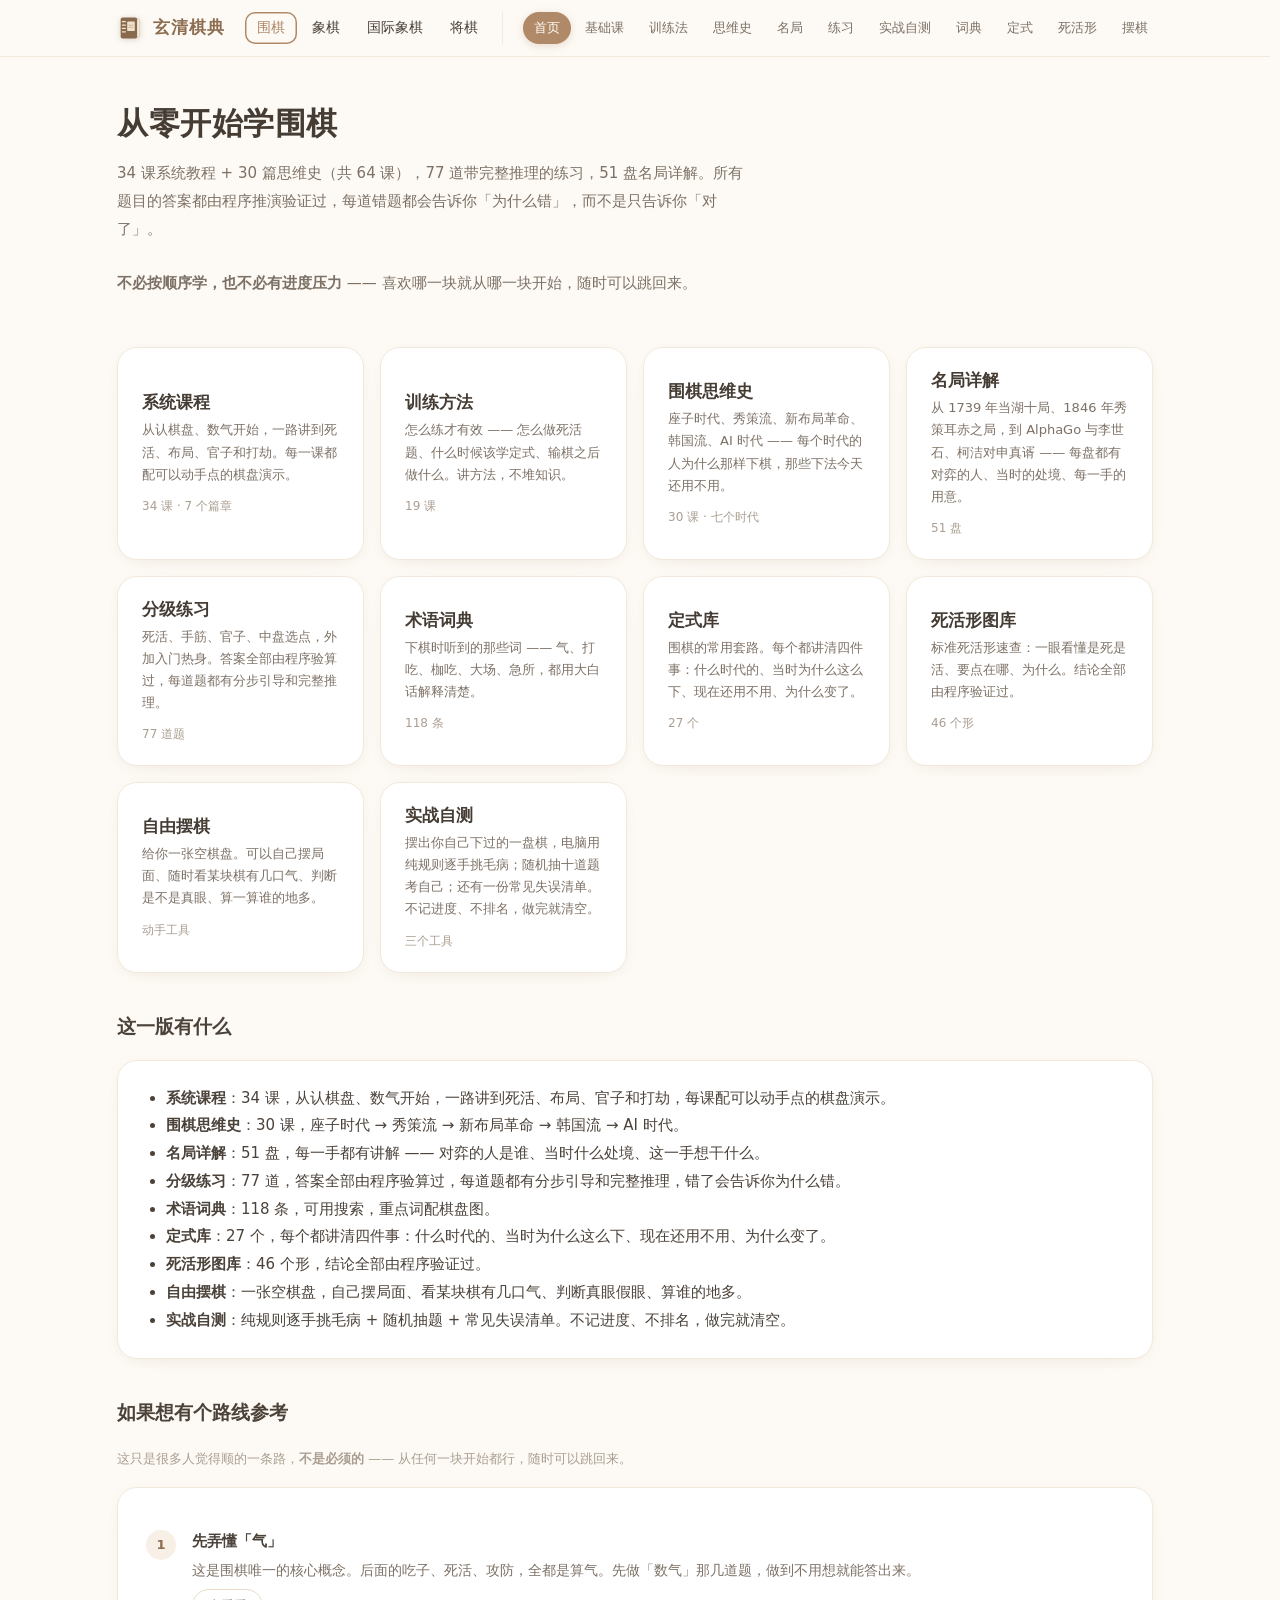
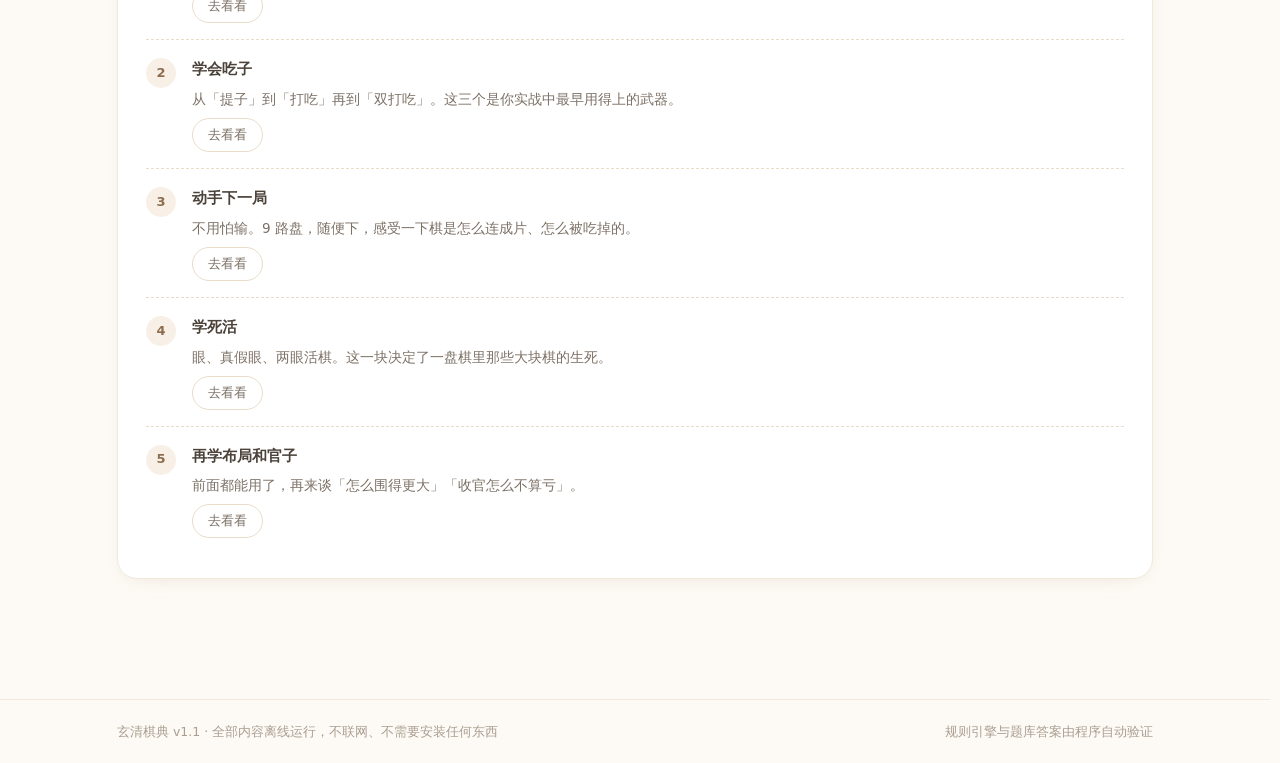
